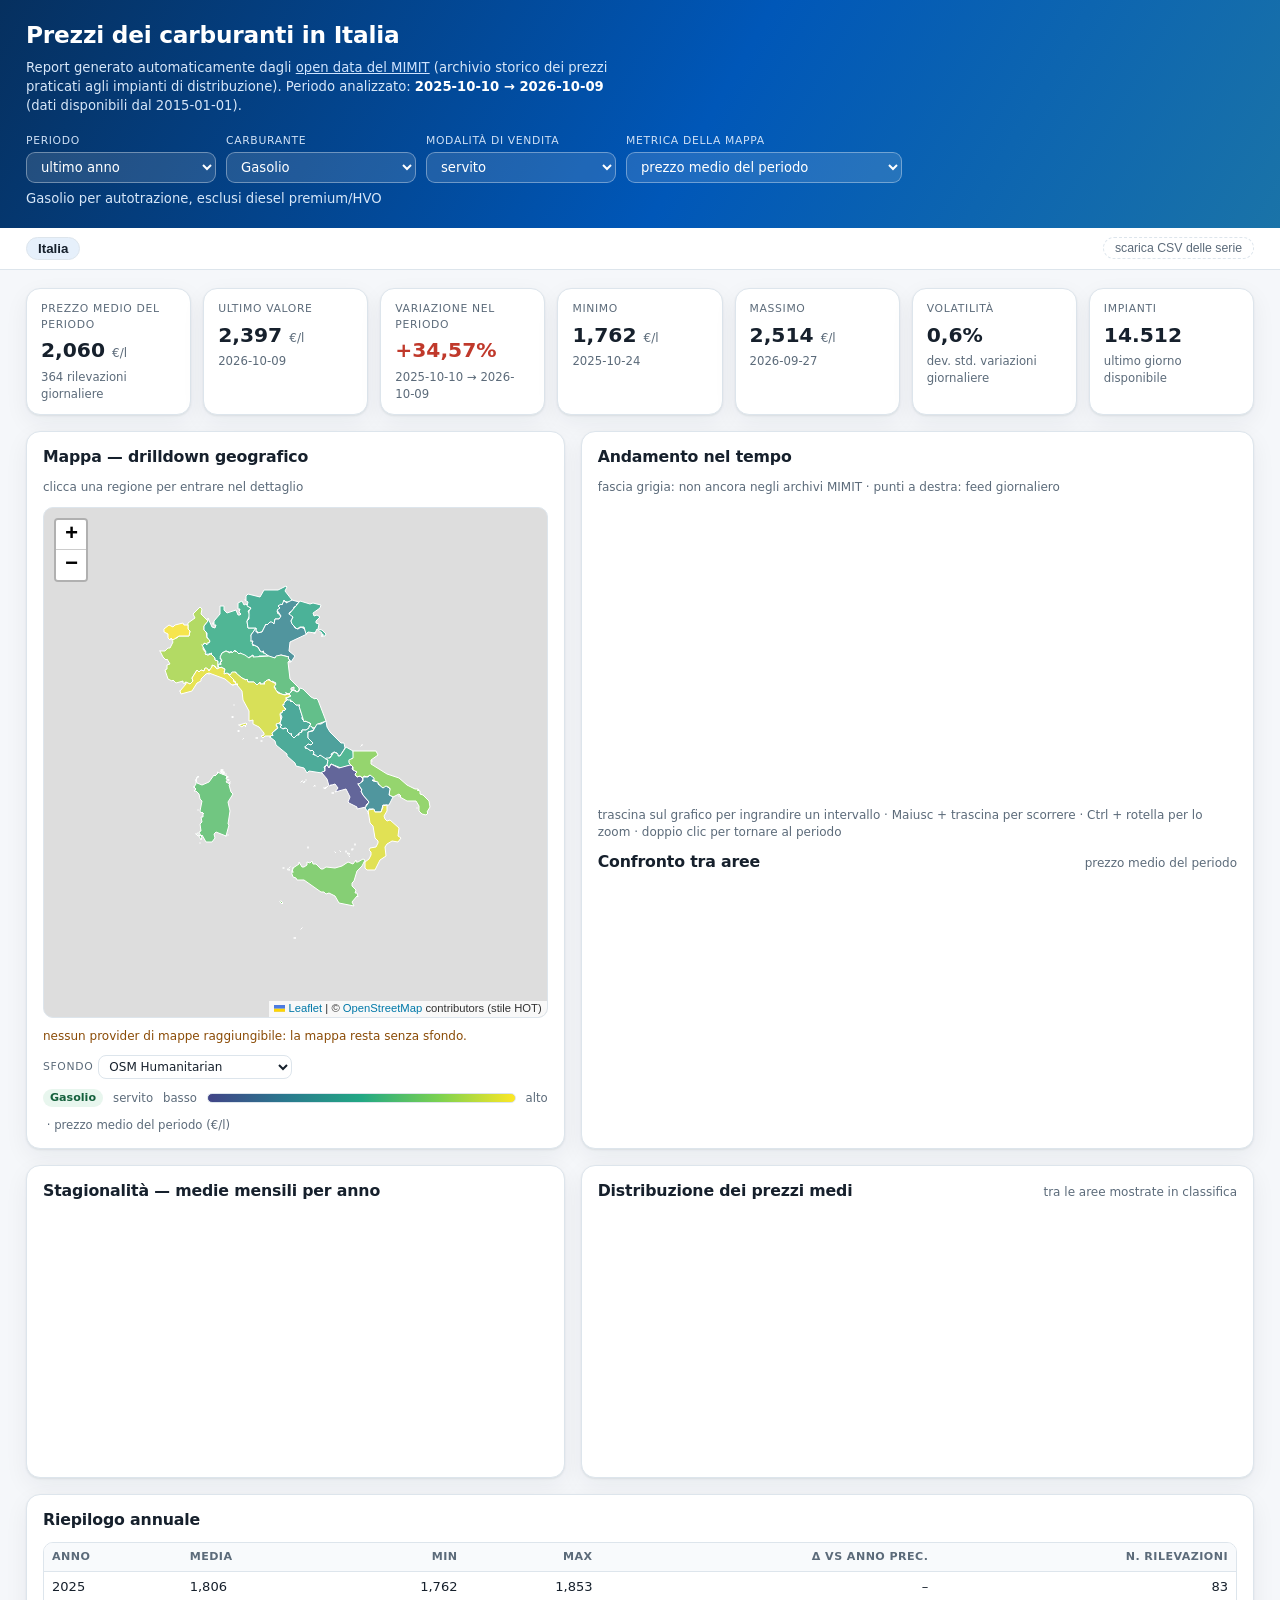
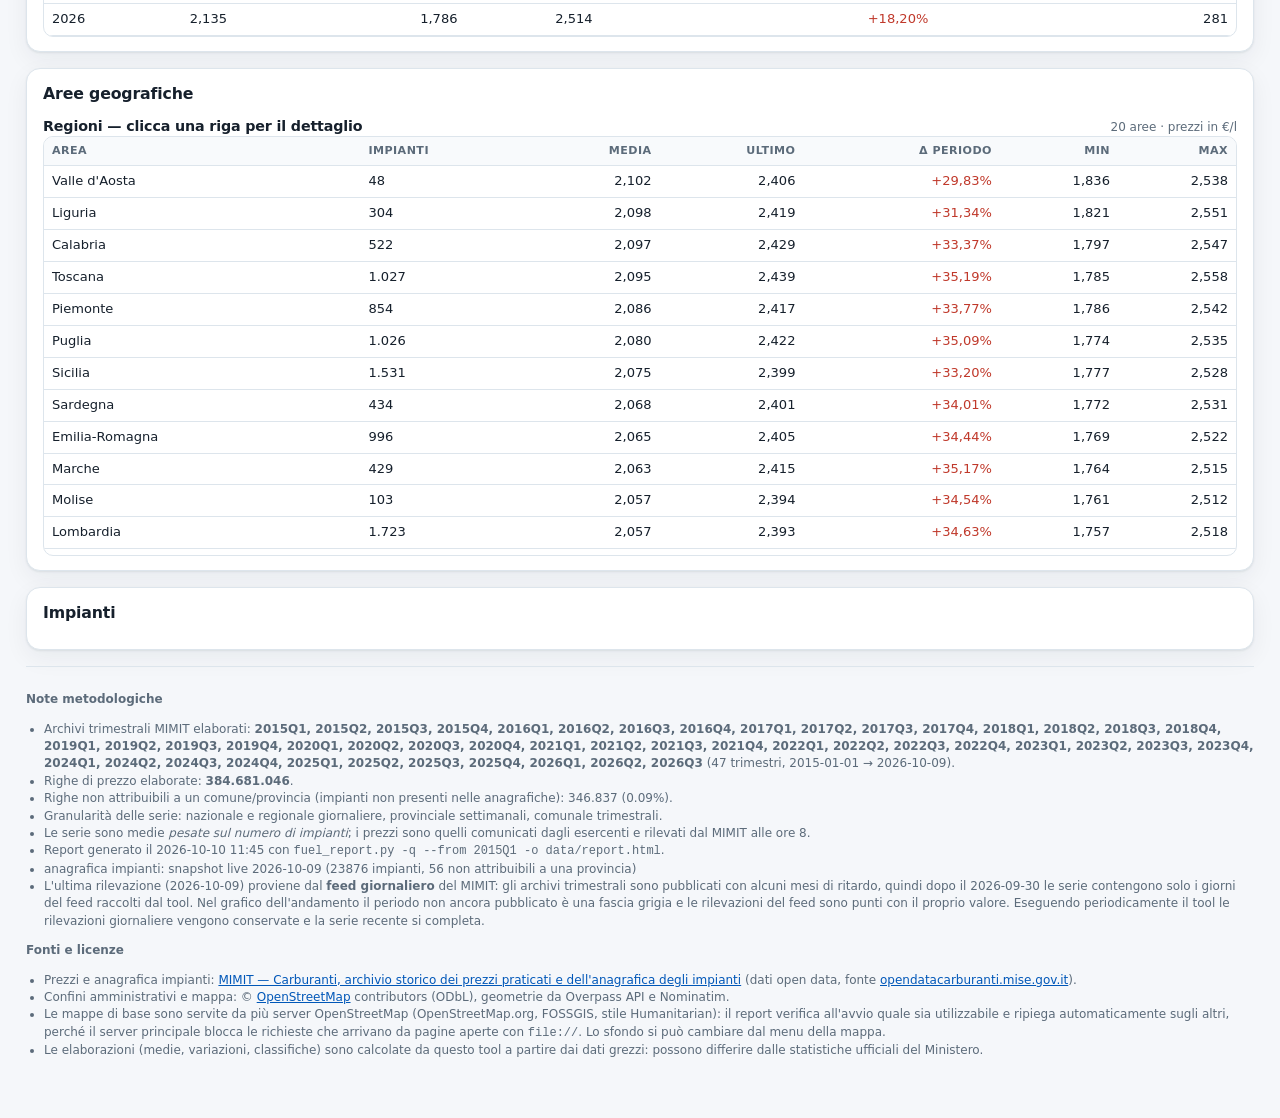
==== index.html @ 7540393d "Report del 10/10/2026" ====
<!DOCTYPE html>
<html lang="it">
<head>
<meta charset="utf-8">
<meta name="viewport" content="width=device-width, initial-scale=1">
<title>Prezzi carburanti in Italia — report open data MIMIT</title>
<meta name="description" content="Statistiche degli andamenti dei prezzi dei carburanti in Italia elaborate dagli open data del MIMIT, con mappa interattiva OpenStreetMap.">
<style>
/* required styles */

.leaflet-pane,
.leaflet-tile,
.leaflet-marker-icon,
.leaflet-marker-shadow,
.leaflet-tile-container,
.leaflet-pane > svg,
.leaflet-pane > canvas,
.leaflet-zoom-box,
.leaflet-image-layer,
.leaflet-layer {
	position: absolute;
	left: 0;
	top: 0;
	}
.leaflet-container {
	overflow: hidden;
	}
.leaflet-tile,
.leaflet-marker-icon,
.leaflet-marker-shadow {
	-webkit-user-select: none;
	   -moz-user-select: none;
	        user-select: none;
	  -webkit-user-drag: none;
	}
/* Prevents IE11 from highlighting tiles in blue */
.leaflet-tile::selection {
	background: transparent;
}
/* Safari renders non-retina tile on retina better with this, but Chrome is worse */
.leaflet-safari .leaflet-tile {
	image-rendering: -webkit-optimize-contrast;
	}
/* hack that prevents hw layers "stretching" when loading new tiles */
.leaflet-safari .leaflet-tile-container {
	width: 1600px;
	height: 1600px;
	-webkit-transform-origin: 0 0;
	}
.leaflet-marker-icon,
.leaflet-marker-shadow {
	display: block;
	}
/* .leaflet-container svg: reset svg max-width decleration shipped in Joomla! (joomla.org) 3.x */
/* .leaflet-container img: map is broken in FF if you have max-width: 100% on tiles */
.leaflet-container .leaflet-overlay-pane svg {
	max-width: none !important;
	max-height: none !important;
	}
.leaflet-container .leaflet-marker-pane img,
.leaflet-container .leaflet-shadow-pane img,
.leaflet-container .leaflet-tile-pane img,
.leaflet-container img.leaflet-image-layer,
.leaflet-container .leaflet-tile {
	max-width: none !important;
	max-height: none !important;
	width: auto;
	padding: 0;
	}

.leaflet-container img.leaflet-tile {
	/* See: https://bugs.chromium.org/p/chromium/issues/detail?id=600120 */
	mix-blend-mode: plus-lighter;
}

.leaflet-container.leaflet-touch-zoom {
	-ms-touch-action: pan-x pan-y;
	touch-action: pan-x pan-y;
	}
.leaflet-container.leaflet-touch-drag {
	-ms-touch-action: pinch-zoom;
	/* Fallback for FF which doesn't support pinch-zoom */
	touch-action: none;
	touch-action: pinch-zoom;
}
.leaflet-container.leaflet-touch-drag.leaflet-touch-zoom {
	-ms-touch-action: none;
	touch-action: none;
}
.leaflet-container {
	-webkit-tap-highlight-color: transparent;
}
.leaflet-container a {
	-webkit-tap-highlight-color: rgba(51, 181, 229, 0.4);
}
.leaflet-tile {
	filter: inherit;
	visibility: hidden;
	}
.leaflet-tile-loaded {
	visibility: inherit;
	}
.leaflet-zoom-box {
	width: 0;
	height: 0;
	-moz-box-sizing: border-box;
	     box-sizing: border-box;
	z-index: 800;
	}
/* workaround for https://bugzilla.mozilla.org/show_bug.cgi?id=888319 */
.leaflet-overlay-pane svg {
	-moz-user-select: none;
	}

.leaflet-pane         { z-index: 400; }

.leaflet-tile-pane    { z-index: 200; }
.leaflet-overlay-pane { z-index: 400; }
.leaflet-shadow-pane  { z-index: 500; }
.leaflet-marker-pane  { z-index: 600; }
.leaflet-tooltip-pane   { z-index: 650; }
.leaflet-popup-pane   { z-index: 700; }

.leaflet-map-pane canvas { z-index: 100; }
.leaflet-map-pane svg    { z-index: 200; }

.leaflet-vml-shape {
	width: 1px;
	height: 1px;
	}
.lvml {
	behavior: url(#default#VML);
	display: inline-block;
	position: absolute;
	}


/* control positioning */

.leaflet-control {
	position: relative;
	z-index: 800;
	pointer-events: visiblePainted; /* IE 9-10 doesn't have auto */
	pointer-events: auto;
	}
.leaflet-top,
.leaflet-bottom {
	position: absolute;
	z-index: 1000;
	pointer-events: none;
	}
.leaflet-top {
	top: 0;
	}
.leaflet-right {
	right: 0;
	}
.leaflet-bottom {
	bottom: 0;
	}
.leaflet-left {
	left: 0;
	}
.leaflet-control {
	float: left;
	clear: both;
	}
.leaflet-right .leaflet-control {
	float: right;
	}
.leaflet-top .leaflet-control {
	margin-top: 10px;
	}
.leaflet-bottom .leaflet-control {
	margin-bottom: 10px;
	}
.leaflet-left .leaflet-control {
	margin-left: 10px;
	}
.leaflet-right .leaflet-control {
	margin-right: 10px;
	}


/* zoom and fade animations */

.leaflet-fade-anim .leaflet-popup {
	opacity: 0;
	-webkit-transition: opacity 0.2s linear;
	   -moz-transition: opacity 0.2s linear;
	        transition: opacity 0.2s linear;
	}
.leaflet-fade-anim .leaflet-map-pane .leaflet-popup {
	opacity: 1;
	}
.leaflet-zoom-animated {
	-webkit-transform-origin: 0 0;
	    -ms-transform-origin: 0 0;
	        transform-origin: 0 0;
	}
svg.leaflet-zoom-animated {
	will-change: transform;
}

.leaflet-zoom-anim .leaflet-zoom-animated {
	-webkit-transition: -webkit-transform 0.25s cubic-bezier(0,0,0.25,1);
	   -moz-transition:    -moz-transform 0.25s cubic-bezier(0,0,0.25,1);
	        transition:         transform 0.25s cubic-bezier(0,0,0.25,1);
	}
.leaflet-zoom-anim .leaflet-tile,
.leaflet-pan-anim .leaflet-tile {
	-webkit-transition: none;
	   -moz-transition: none;
	        transition: none;
	}

.leaflet-zoom-anim .leaflet-zoom-hide {
	visibility: hidden;
	}


/* cursors */

.leaflet-interactive {
	cursor: pointer;
	}
.leaflet-grab {
	cursor: -webkit-grab;
	cursor:    -moz-grab;
	cursor:         grab;
	}
.leaflet-crosshair,
.leaflet-crosshair .leaflet-interactive {
	cursor: crosshair;
	}
.leaflet-popup-pane,
.leaflet-control {
	cursor: auto;
	}
.leaflet-dragging .leaflet-grab,
.leaflet-dragging .leaflet-grab .leaflet-interactive,
.leaflet-dragging .leaflet-marker-draggable {
	cursor: move;
	cursor: -webkit-grabbing;
	cursor:    -moz-grabbing;
	cursor:         grabbing;
	}

/* marker & overlays interactivity */
.leaflet-marker-icon,
.leaflet-marker-shadow,
.leaflet-image-layer,
.leaflet-pane > svg path,
.leaflet-tile-container {
	pointer-events: none;
	}

.leaflet-marker-icon.leaflet-interactive,
.leaflet-image-layer.leaflet-interactive,
.leaflet-pane > svg path.leaflet-interactive,
svg.leaflet-image-layer.leaflet-interactive path {
	pointer-events: visiblePainted; /* IE 9-10 doesn't have auto */
	pointer-events: auto;
	}

/* visual tweaks */

.leaflet-container {
	background: #ddd;
	outline-offset: 1px;
	}
.leaflet-container a {
	color: #0078A8;
	}
.leaflet-zoom-box {
	border: 2px dotted #38f;
	background: rgba(255,255,255,0.5);
	}


/* general typography */
.leaflet-container {
	font-family: "Helvetica Neue", Arial, Helvetica, sans-serif;
	font-size: 12px;
	font-size: 0.75rem;
	line-height: 1.5;
	}


/* general toolbar styles */

.leaflet-bar {
	box-shadow: 0 1px 5px rgba(0,0,0,0.65);
	border-radius: 4px;
	}
.leaflet-bar a {
	background-color: #fff;
	border-bottom: 1px solid #ccc;
	width: 26px;
	height: 26px;
	line-height: 26px;
	display: block;
	text-align: center;
	text-decoration: none;
	color: black;
	}
.leaflet-bar a,
.leaflet-control-layers-toggle {
	background-position: 50% 50%;
	background-repeat: no-repeat;
	display: block;
	}
.leaflet-bar a:hover,
.leaflet-bar a:focus {
	background-color: #f4f4f4;
	}
.leaflet-bar a:first-child {
	border-top-left-radius: 4px;
	border-top-right-radius: 4px;
	}
.leaflet-bar a:last-child {
	border-bottom-left-radius: 4px;
	border-bottom-right-radius: 4px;
	border-bottom: none;
	}
.leaflet-bar a.leaflet-disabled {
	cursor: default;
	background-color: #f4f4f4;
	color: #bbb;
	}

.leaflet-touch .leaflet-bar a {
	width: 30px;
	height: 30px;
	line-height: 30px;
	}
.leaflet-touch .leaflet-bar a:first-child {
	border-top-left-radius: 2px;
	border-top-right-radius: 2px;
	}
.leaflet-touch .leaflet-bar a:last-child {
	border-bottom-left-radius: 2px;
	border-bottom-right-radius: 2px;
	}

/* zoom control */

.leaflet-control-zoom-in,
.leaflet-control-zoom-out {
	font: bold 18px 'Lucida Console', Monaco, monospace;
	text-indent: 1px;
	}

.leaflet-touch .leaflet-control-zoom-in, .leaflet-touch .leaflet-control-zoom-out  {
	font-size: 22px;
	}


/* layers control */

.leaflet-control-layers {
	box-shadow: 0 1px 5px rgba(0,0,0,0.4);
	background: #fff;
	border-radius: 5px;
	}
.leaflet-control-layers-toggle {
	background-image: url(images/layers.png);
	width: 36px;
	height: 36px;
	}
.leaflet-retina .leaflet-control-layers-toggle {
	background-image: url(images/layers-2x.png);
	background-size: 26px 26px;
	}
.leaflet-touch .leaflet-control-layers-toggle {
	width: 44px;
	height: 44px;
	}
.leaflet-control-layers .leaflet-control-layers-list,
.leaflet-control-layers-expanded .leaflet-control-layers-toggle {
	display: none;
	}
.leaflet-control-layers-expanded .leaflet-control-layers-list {
	display: block;
	position: relative;
	}
.leaflet-control-layers-expanded {
	padding: 6px 10px 6px 6px;
	color: #333;
	background: #fff;
	}
.leaflet-control-layers-scrollbar {
	overflow-y: scroll;
	overflow-x: hidden;
	padding-right: 5px;
	}
.leaflet-control-layers-selector {
	margin-top: 2px;
	position: relative;
	top: 1px;
	}
.leaflet-control-layers label {
	display: block;
	font-size: 13px;
	font-size: 1.08333em;
	}
.leaflet-control-layers-separator {
	height: 0;
	border-top: 1px solid #ddd;
	margin: 5px -10px 5px -6px;
	}

/* Default icon URLs */
.leaflet-default-icon-path { /* used only in path-guessing heuristic, see L.Icon.Default */
	background-image: url(images/marker-icon.png);
	}


/* attribution and scale controls */

.leaflet-container .leaflet-control-attribution {
	background: #fff;
	background: rgba(255, 255, 255, 0.8);
	margin: 0;
	}
.leaflet-control-attribution,
.leaflet-control-scale-line {
	padding: 0 5px;
	color: #333;
	line-height: 1.4;
	}
.leaflet-control-attribution a {
	text-decoration: none;
	}
.leaflet-control-attribution a:hover,
.leaflet-control-attribution a:focus {
	text-decoration: underline;
	}
.leaflet-attribution-flag {
	display: inline !important;
	vertical-align: baseline !important;
	width: 1em;
	height: 0.6669em;
	}
.leaflet-left .leaflet-control-scale {
	margin-left: 5px;
	}
.leaflet-bottom .leaflet-control-scale {
	margin-bottom: 5px;
	}
.leaflet-control-scale-line {
	border: 2px solid #777;
	border-top: none;
	line-height: 1.1;
	padding: 2px 5px 1px;
	white-space: nowrap;
	-moz-box-sizing: border-box;
	     box-sizing: border-box;
	background: rgba(255, 255, 255, 0.8);
	text-shadow: 1px 1px #fff;
	}
.leaflet-control-scale-line:not(:first-child) {
	border-top: 2px solid #777;
	border-bottom: none;
	margin-top: -2px;
	}
.leaflet-control-scale-line:not(:first-child):not(:last-child) {
	border-bottom: 2px solid #777;
	}

.leaflet-touch .leaflet-control-attribution,
.leaflet-touch .leaflet-control-layers,
.leaflet-touch .leaflet-bar {
	box-shadow: none;
	}
.leaflet-touch .leaflet-control-layers,
.leaflet-touch .leaflet-bar {
	border: 2px solid rgba(0,0,0,0.2);
	background-clip: padding-box;
	}


/* popup */

.leaflet-popup {
	position: absolute;
	text-align: center;
	margin-bottom: 20px;
	}
.leaflet-popup-content-wrapper {
	padding: 1px;
	text-align: left;
	border-radius: 12px;
	}
.leaflet-popup-content {
	margin: 13px 24px 13px 20px;
	line-height: 1.3;
	font-size: 13px;
	font-size: 1.08333em;
	min-height: 1px;
	}
.leaflet-popup-content p {
	margin: 17px 0;
	margin: 1.3em 0;
	}
.leaflet-popup-tip-container {
	width: 40px;
	height: 20px;
	position: absolute;
	left: 50%;
	margin-top: -1px;
	margin-left: -20px;
	overflow: hidden;
	pointer-events: none;
	}
.leaflet-popup-tip {
	width: 17px;
	height: 17px;
	padding: 1px;

	margin: -10px auto 0;
	pointer-events: auto;

	-webkit-transform: rotate(45deg);
	   -moz-transform: rotate(45deg);
	    -ms-transform: rotate(45deg);
	        transform: rotate(45deg);
	}
.leaflet-popup-content-wrapper,
.leaflet-popup-tip {
	background: white;
	color: #333;
	box-shadow: 0 3px 14px rgba(0,0,0,0.4);
	}
.leaflet-container a.leaflet-popup-close-button {
	position: absolute;
	top: 0;
	right: 0;
	border: none;
	text-align: center;
	width: 24px;
	height: 24px;
	font: 16px/24px Tahoma, Verdana, sans-serif;
	color: #757575;
	text-decoration: none;
	background: transparent;
	}
.leaflet-container a.leaflet-popup-close-button:hover,
.leaflet-container a.leaflet-popup-close-button:focus {
	color: #585858;
	}
.leaflet-popup-scrolled {
	overflow: auto;
	}

.leaflet-oldie .leaflet-popup-content-wrapper {
	-ms-zoom: 1;
	}
.leaflet-oldie .leaflet-popup-tip {
	width: 24px;
	margin: 0 auto;

	-ms-filter: "progid:DXImageTransform.Microsoft.Matrix(M11=0.70710678, M12=0.70710678, M21=-0.70710678, M22=0.70710678)";
	filter: progid:DXImageTransform.Microsoft.Matrix(M11=0.70710678, M12=0.70710678, M21=-0.70710678, M22=0.70710678);
	}

.leaflet-oldie .leaflet-control-zoom,
.leaflet-oldie .leaflet-control-layers,
.leaflet-oldie .leaflet-popup-content-wrapper,
.leaflet-oldie .leaflet-popup-tip {
	border: 1px solid #999;
	}


/* div icon */

.leaflet-div-icon {
	background: #fff;
	border: 1px solid #666;
	}


/* Tooltip */
/* Base styles for the element that has a tooltip */
.leaflet-tooltip {
	position: absolute;
	padding: 6px;
	background-color: #fff;
	border: 1px solid #fff;
	border-radius: 3px;
	color: #222;
	white-space: nowrap;
	-webkit-user-select: none;
	-moz-user-select: none;
	-ms-user-select: none;
	user-select: none;
	pointer-events: none;
	box-shadow: 0 1px 3px rgba(0,0,0,0.4);
	}
.leaflet-tooltip.leaflet-interactive {
	cursor: pointer;
	pointer-events: auto;
	}
.leaflet-tooltip-top:before,
.leaflet-tooltip-bottom:before,
.leaflet-tooltip-left:before,
.leaflet-tooltip-right:before {
	position: absolute;
	pointer-events: none;
	border: 6px solid transparent;
	background: transparent;
	content: "";
	}

/* Directions */

.leaflet-tooltip-bottom {
	margin-top: 6px;
}
.leaflet-tooltip-top {
	margin-top: -6px;
}
.leaflet-tooltip-bottom:before,
.leaflet-tooltip-top:before {
	left: 50%;
	margin-left: -6px;
	}
.leaflet-tooltip-top:before {
	bottom: 0;
	margin-bottom: -12px;
	border-top-color: #fff;
	}
.leaflet-tooltip-bottom:before {
	top: 0;
	margin-top: -12px;
	margin-left: -6px;
	border-bottom-color: #fff;
	}
.leaflet-tooltip-left {
	margin-left: -6px;
}
.leaflet-tooltip-right {
	margin-left: 6px;
}
.leaflet-tooltip-left:before,
.leaflet-tooltip-right:before {
	top: 50%;
	margin-top: -6px;
	}
.leaflet-tooltip-left:before {
	right: 0;
	margin-right: -12px;
	border-left-color: #fff;
	}
.leaflet-tooltip-right:before {
	left: 0;
	margin-left: -12px;
	border-right-color: #fff;
	}

/* Printing */

@media print {
	/* Prevent printers from removing background-images of controls. */
	.leaflet-control {
		-webkit-print-color-adjust: exact;
		print-color-adjust: exact;
		}
	}

</style>
<style>
:root {
  --bg: #f5f7fa;
  --panel: #ffffff;
  --ink: #16202c;
  --muted: #5c6b7a;
  --line: #dde5ec;
  --accent: #0057b8;
  --accent-soft: #e6f0fb;
  --warm: #c0392b;
  --cool: #1a73a8;
  --shadow: 0 1px 2px rgba(16, 32, 48, .08), 0 8px 24px rgba(16, 32, 48, .06);
  --radius: 14px;
}

* { box-sizing: border-box; }

html, body {
  margin: 0;
  padding: 0;
  background: var(--bg);
  color: var(--ink);
  font-family: "Inter", "Segoe UI", system-ui, -apple-system, "Helvetica Neue", Arial, sans-serif;
  font-size: 15px;
  line-height: 1.45;
}

a { color: var(--accent); }

h1, h2, h3 { margin: 0; font-weight: 650; letter-spacing: -.01em; }
h1 { font-size: 1.55rem; }
h2 { font-size: 1.05rem; }
h3 { font-size: .95rem; }

header.top {
  background: linear-gradient(120deg, #06305f 0%, #0057b8 55%, #1a73a8 100%);
  color: #fff;
  padding: 18px 26px 20px;
}
header.top a { color: #cfe4ff; }
.head-row {
  display: flex;
  flex-wrap: wrap;
  gap: 18px;
  align-items: flex-end;
  justify-content: space-between;
}
.sub { margin: 6px 0 0; font-size: .88rem; color: #d6e6f8; max-width: 70ch; }
.sub b { color: #fff; }

.controls {
  display: flex;
  flex-wrap: wrap;
  gap: 10px;
}
.controls label {
  display: flex;
  flex-direction: column;
  gap: 3px;
  font-size: .72rem;
  text-transform: uppercase;
  letter-spacing: .06em;
  color: #cfe0f5;
}
.controls select {
  font: inherit;
  font-size: .88rem;
  padding: 6px 10px;
  border-radius: 9px;
  border: 1px solid rgba(255, 255, 255, .35);
  background: rgba(255, 255, 255, .12);
  color: #fff;
  min-width: 190px;
}
.controls select option { color: #16202c; }

nav.crumbs {
  position: sticky;
  top: 0;
  z-index: 500;
  background: rgba(255, 255, 255, .93);
  backdrop-filter: blur(6px);
  border-bottom: 1px solid var(--line);
  padding: 9px 26px;
  display: flex;
  align-items: center;
  gap: 6px;
  flex-wrap: wrap;
  font-size: .9rem;
}
nav.crumbs .crumb {
  border: 1px solid var(--line);
  background: #fff;
  border-radius: 999px;
  padding: 3px 11px;
  cursor: pointer;
  color: var(--accent);
  font-weight: 550;
}
nav.crumbs .crumb.current { background: var(--accent-soft); color: var(--ink); cursor: default; }
nav.crumbs .sep { color: var(--muted); }
nav.crumbs .spacer { flex: 1; }
nav.crumbs .ghost, .panel-head .ghost {
  border: 1px dashed var(--line);
  background: transparent;
  border-radius: 999px;
  padding: 3px 11px;
  cursor: pointer;
  color: var(--muted);
  font-size: .82rem;
}

/* avanzamento del caricamento: sopra la barra dei percorsi e ai controlli della mappa */
.loadbar {
  position: fixed; top: 0; left: 0; right: 0; z-index: 2000;
  height: 3px; background: rgba(255, 176, 0, .25); pointer-events: none;
}
.loadbar-fill { height: 100%; width: 0; background: #ffb000; transition: width .2s ease-out; }
.loadbar-text {
  position: absolute; top: 7px; right: 12px; white-space: nowrap;
  font-size: .75rem; color: var(--ink); background: var(--panel);
  border: 1px solid var(--line); border-radius: 999px; padding: 2px 10px; box-shadow: var(--shadow);
}

main { padding: 18px 26px 60px; display: flex; flex-direction: column; gap: 16px; }

.kpis {
  display: grid;
  grid-template-columns: repeat(auto-fit, minmax(150px, 1fr));
  gap: 12px;
}
.kpi {
  background: var(--panel);
  border: 1px solid var(--line);
  border-radius: var(--radius);
  padding: 12px 14px;
  box-shadow: var(--shadow);
}
.kpi .label { font-size: .72rem; text-transform: uppercase; letter-spacing: .06em; color: var(--muted); }
.kpi .value { font-size: 1.35rem; font-weight: 680; margin-top: 4px; }
.kpi .unit { font-size: .8rem; color: var(--muted); font-weight: 500; }
.kpi .extra { font-size: .78rem; color: var(--muted); margin-top: 3px; }
.kpi.up .value { color: var(--warm); }
.kpi.down .value { color: #1e7d4f; }

.layout {
  display: grid;
  grid-template-columns: minmax(340px, 1fr) minmax(420px, 1.25fr);
  gap: 16px;
  align-items: stretch;  /* pannelli affiancati alti uguali: niente vuoti sotto il più corto */
}
@media (max-width: 1050px) { .layout { grid-template-columns: 1fr; } }

.panel {
  background: var(--panel);
  border: 1px solid var(--line);
  border-radius: var(--radius);
  padding: 14px 16px;
  box-shadow: var(--shadow);
  display: flex;
  flex-direction: column;
  gap: 10px;
  min-width: 0;
}
.panel-head { display: flex; align-items: baseline; justify-content: space-between; gap: 10px; flex-wrap: wrap; }
.hint { font-size: .8rem; color: var(--muted); font-weight: 400; }

#map { flex: 1 0 460px; min-height: 460px; border-radius: 10px; overflow: hidden; border: 1px solid var(--line); }
.legend { display: flex; align-items: center; gap: 10px; font-size: .78rem; color: var(--muted); flex-wrap: wrap; }
.legend .bar { height: 10px; flex: 1; min-width: 120px; border-radius: 999px; border: 1px solid var(--line); }
.legend .swatch { width: 12px; height: 12px; border-radius: 3px; display: inline-block; margin-right: 4px; vertical-align: -1px; }
.tiles-note.warn { color: #8a4b06; }
.inline-control {
  display: inline-flex; align-items: center; gap: 5px;
  font-size: .72rem; text-transform: uppercase; letter-spacing: .06em; color: var(--muted);
}
.inline-control select {
  font: inherit; font-size: .8rem; padding: 3px 6px; border-radius: 8px;
  border: 1px solid var(--line); background: #fff; color: var(--ink); text-transform: none; letter-spacing: 0;
}

.chart-wrap { position: relative; width: 100%; }
.chart-wrap > canvas { width: 100% !important; display: block; }

table { border-collapse: collapse; width: 100%; font-size: .87rem; }
th, td { padding: 6px 8px; border-bottom: 1px solid var(--line); text-align: right; white-space: nowrap; }
th:nth-child(1), td:nth-child(1), th:nth-child(2), td:nth-child(2) { text-align: left; }
thead th {
  position: sticky; top: 0; background: #f8fafc;
  font-size: .74rem; text-transform: uppercase; letter-spacing: .04em; color: var(--muted);
  cursor: pointer;
}
tbody tr:hover { background: var(--accent-soft); }
tbody tr.clickable { cursor: pointer; }
.table-wrap { max-height: 420px; overflow: auto; border: 1px solid var(--line); border-radius: 10px; }
#table-stations th:nth-child(3), #table-stations td:nth-child(3) { text-align: left; white-space: normal; }
.num-pos { color: var(--warm); }
.num-neg { color: #1e7d4f; }

.tag {
  display: inline-block; padding: 1px 7px; border-radius: 999px;
  background: var(--accent-soft); color: #0b3d6d; font-size: .74rem; font-weight: 600;
}
.tag.self { background: #e8f6ee; color: #14603c; }
.tag.servito { background: #fdf0e3; color: #8a4b06; }

footer {
  color: var(--muted);
  font-size: .8rem;
  border-top: 1px solid var(--line);
  padding-top: 12px;
}
footer ul { margin: 6px 0 0; padding-left: 18px; }
.empty { color: var(--muted); font-style: italic; padding: 12px 0; }
.sr-only { position: absolute; width: 1px; height: 1px; overflow: hidden; clip: rect(0 0 0 0); }
.banner {
  background: #fff4e0; border: 1px solid #f0d59a; color: #7a5200;
  padding: 8px 12px; border-radius: 10px; font-size: .85rem;
}
.mode-badge { font-size: .78rem; color: var(--muted); }

</style>
</head>
<body>
<div class="loadbar" id="loadbar" role="progressbar" aria-label="Caricamento dei dati" aria-valuemin="0" aria-valuemax="100" aria-valuenow="0">
  <div class="loadbar-fill" id="loadbar-fill"></div>
  <span class="loadbar-text" id="loadbar-text">caricamento dei dati (9,1 MB)…</span>
</div>
<script>
/* I blocchi di dati arrivano a pezzi, ciascuno seguito da __loaded(): la barra segue il
 * download della pagina e l'app sa quando un blocco è completo. */
window.__blocks = {};
function __loaded(fraction, block) {
  var pct = Math.round(fraction * 100);
  var bar = document.getElementById('loadbar');
  document.getElementById('loadbar-fill').style.width = pct + '%';
  bar.setAttribute('aria-valuenow', pct);
  document.getElementById('loadbar-text').textContent = (window.__blocks.core
    ? 'caricamento del dettaglio di province, comuni e impianti'
    : 'caricamento dei dati (9,1 MB)') + ': ' + pct + '%';
  if (block) {
    window.__blocks[block] = true;
    document.dispatchEvent(new CustomEvent('report-block', { detail: block }));
  }
  if (fraction >= 1) bar.hidden = true;
}
</script>
<header class="top">
  <div class="head-row">
    <div>
      <h1>Prezzi dei carburanti in Italia</h1>
      <p class="sub">
        Report generato automaticamente dagli <a href="https://www.mimit.gov.it/it/open-data/elenco-dataset/carburanti-archivio-prezzi">open data del MIMIT</a>
        (archivio storico dei prezzi praticati agli impianti di distribuzione).
        Periodo analizzato: <b id="period-label"></b><span id="period-extra"></span>.
      </p>
    </div>
    <div class="controls">
      <label>Periodo
        <select id="period-select"></select>
      </label>
      <label>Carburante
        <select id="fuel-select"></select>
      </label>
      <label>Modalità di vendita
        <select id="mode-select">
          <option value="0" selected>servito</option>
          <option value="1">self service</option>
          <option value="2">entrambe (confronto)</option>
        </select>
      </label>
      <label>Metrica della mappa
        <select id="metric-select">
          <option value="mean">prezzo medio del periodo</option>
          <option value="last">ultimo prezzo disponibile</option>
          <option value="delta">variazione nel periodo</option>
          <option value="vs_country">scostamento dalla media nazionale</option>
        </select>
      </label>
    </div>
  </div>
  <p class="sub" id="fuel-desc"></p>
</header>

<nav class="crumbs" id="crumbs" aria-label="Percorso geografico"></nav>

<main>
  <section class="kpis" id="kpis" aria-label="Indicatori principali"></section>

  <section class="layout">
    <div class="panel">
      <div class="panel-head">
        <h2>Mappa — drilldown geografico</h2>
        <span class="hint" id="map-hint"></span>
      </div>
      <div id="map"></div>
      <div class="panel-head">
        <span class="hint" id="tiles-note"></span>
        <label class="inline-control">sfondo
          <select id="tiles-select" aria-label="Mappa di base"></select>
        </label>
      </div>
      <div class="legend" id="legend"></div>
    </div>

    <div class="panel">
      <div class="panel-head">
        <h2>Andamento nel tempo</h2>
        <span class="hint" id="trend-hint"></span>
      </div>
      <div class="chart-wrap" style="height:290px"><canvas id="chart-trend"></canvas></div>
      <!-- sotto il grafico: il pulsante che compare non sposta il grafico mentre lo si usa -->
      <div class="panel-head">
        <span class="hint" id="zoom-hint">trascina sul grafico per ingrandire un intervallo · Maiusc + trascina per scorrere · Ctrl + rotella per lo zoom · doppio clic per tornare al periodo</span>
        <button class="ghost" id="btn-zoom-reset" type="button" hidden>torna al periodo</button>
      </div>
      <div class="panel-head"><h2>Confronto tra aree</h2><span class="hint">prezzo medio del periodo</span></div>
      <div class="chart-wrap" style="height:250px"><canvas id="chart-rank"></canvas></div>
    </div>
  </section>

  <section class="layout">
    <div class="panel">
      <div class="panel-head"><h2>Stagionalità — medie mensili per anno</h2></div>
      <div class="chart-wrap" style="height:250px"><canvas id="chart-season"></canvas></div>
    </div>
    <div class="panel">
      <div class="panel-head"><h2>Distribuzione dei prezzi medi</h2><span class="hint">tra le aree mostrate in classifica</span></div>
      <div class="chart-wrap" style="height:250px"><canvas id="chart-dist"></canvas></div>
    </div>
  </section>

  <section class="panel">
    <h2>Riepilogo annuale</h2>
    <div id="table-years"></div>
  </section>

  <section class="panel">
    <h2>Aree geografiche</h2>
    <div id="table-areas"></div>
  </section>

  <section class="panel" id="panel-stations" hidden>
    <h2>Impianti</h2>
    <div id="table-stations"></div>
  </section>

  <footer>
    <div id="meta-block"><p><b>Note metodologiche</b></p><ul>
<li>Archivi trimestrali MIMIT elaborati: <b>2015Q1, 2015Q2, 2015Q3, 2015Q4, 2016Q1, 2016Q2, 2016Q3, 2016Q4, 2017Q1, 2017Q2, 2017Q3, 2017Q4, 2018Q1, 2018Q2, 2018Q3, 2018Q4, 2019Q1, 2019Q2, 2019Q3, 2019Q4, 2020Q1, 2020Q2, 2020Q3, 2020Q4, 2021Q1, 2021Q2, 2021Q3, 2021Q4, 2022Q1, 2022Q2, 2022Q3, 2022Q4, 2023Q1, 2023Q2, 2023Q3, 2023Q4, 2024Q1, 2024Q2, 2024Q3, 2024Q4, 2025Q1, 2025Q2, 2025Q3, 2025Q4, 2026Q1, 2026Q2, 2026Q3</b> (47 trimestri, 2015-01-01 → 2026-10-09).</li><li>Righe di prezzo elaborate: <b>384.681.046</b>.</li><li>Righe non attribuibili a un comune/provincia (impianti non presenti nelle anagrafiche): 346.837 (0.09%).</li><li>Granularità delle serie: nazionale e regionale giornaliere, provinciale settimanali, comunale trimestrali.</li><li>Le serie sono medie <i>pesate sul numero di impianti</i>; i prezzi sono quelli comunicati dagli esercenti e rilevati dal MIMIT alle ore 8.</li><li>Report generato il 2026-10-10 11:45 con <code>fuel_report.py -q --from 2015Q1 -o data/report.html</code>.</li><li>anagrafica impianti: snapshot live 2026-10-09 (23876 impianti, 56 non attribuibili a una provincia)</li><li>L'ultima rilevazione (2026-10-09) proviene dal <b>feed giornaliero</b> del MIMIT: gli archivi trimestrali sono pubblicati con alcuni mesi di ritardo, quindi dopo il 2026-09-30 le serie contengono solo i giorni del feed raccolti dal tool. Nel grafico dell'andamento il periodo non ancora pubblicato è una fascia grigia e le rilevazioni del feed sono punti con il proprio valore. Eseguendo periodicamente il tool le rilevazioni giornaliere vengono conservate e la serie recente si completa.</li>
</ul>
<p><b>Fonti e licenze</b></p><ul>
<li>Prezzi e anagrafica impianti: <a href="https://www.mimit.gov.it/it/open-data/elenco-dataset/carburanti-archivio-prezzi">MIMIT — Carburanti, archivio storico dei prezzi praticati e dell'anagrafica degli impianti</a> (dati open data, fonte <a href="https://opendatacarburanti.mise.gov.it/">opendatacarburanti.mise.gov.it</a>).</li>
<li>Confini amministrativi e mappa: © <a href="https://www.openstreetmap.org/copyright">OpenStreetMap</a> contributors (ODbL), geometrie da Overpass API e Nominatim.</li>
<li>Le mappe di base sono servite da più server OpenStreetMap (OpenStreetMap.org, FOSSGIS, stile Humanitarian): il report verifica all'avvio quale sia utilizzabile e ripiega automaticamente sugli altri, perché il server principale blocca le richieste che arrivano da pagine aperte con <code>file://</code>. Lo sfondo si può cambiare dal menu della mappa.</li>
<li>Le elaborazioni (medie, variazioni, classifiche) sono calcolate da questo tool a partire dai dati grezzi: possono differire dalle statistiche ufficiali del Ministero.</li>
</ul></div>
  </footer>
</main>

<script>
/* @preserve
 * Leaflet 1.9.4, a JS library for interactive maps. https://leafletjs.com
 * (c) 2010-2023 Vladimir Agafonkin, (c) 2010-2011 CloudMade
 */
!function(t,e){"object"==typeof exports&&"undefined"!=typeof module?e(exports):"function"==typeof define&&define.amd?define(["exports"],e):e((t="undefined"!=typeof globalThis?globalThis:t||self).leaflet={})}(this,function(t){"use strict";function l(t){for(var e,i,n=1,o=arguments.length;n<o;n++)for(e in i=arguments[n])t[e]=i[e];return t}var R=Object.create||function(t){return N.prototype=t,new N};function N(){}function a(t,e){var i,n=Array.prototype.slice;return t.bind?t.bind.apply(t,n.call(arguments,1)):(i=n.call(arguments,2),function(){return t.apply(e,i.length?i.concat(n.call(arguments)):arguments)})}var D=0;function h(t){return"_leaflet_id"in t||(t._leaflet_id=++D),t._leaflet_id}function j(t,e,i){var n,o,s=function(){n=!1,o&&(r.apply(i,o),o=!1)},r=function(){n?o=arguments:(t.apply(i,arguments),setTimeout(s,e),n=!0)};return r}function H(t,e,i){var n=e[1],e=e[0],o=n-e;return t===n&&i?t:((t-e)%o+o)%o+e}function u(){return!1}function i(t,e){return!1===e?t:(e=Math.pow(10,void 0===e?6:e),Math.round(t*e)/e)}function W(t){return t.trim?t.trim():t.replace(/^\s+|\s+$/g,"")}function F(t){return W(t).split(/\s+/)}function c(t,e){for(var i in Object.prototype.hasOwnProperty.call(t,"options")||(t.options=t.options?R(t.options):{}),e)t.options[i]=e[i];return t.options}function U(t,e,i){var n,o=[];for(n in t)o.push(encodeURIComponent(i?n.toUpperCase():n)+"="+encodeURIComponent(t[n]));return(e&&-1!==e.indexOf("?")?"&":"?")+o.join("&")}var V=/\{ *([\w_ -]+) *\}/g;function q(t,i){return t.replace(V,function(t,e){e=i[e];if(void 0===e)throw new Error("No value provided for variable "+t);return e="function"==typeof e?e(i):e})}var d=Array.isArray||function(t){return"[object Array]"===Object.prototype.toString.call(t)};function G(t,e){for(var i=0;i<t.length;i++)if(t[i]===e)return i;return-1}var K="[data-uri]";function Y(t){return window["webkit"+t]||window["moz"+t]||window["ms"+t]}var X=0;function J(t){var e=+new Date,i=Math.max(0,16-(e-X));return X=e+i,window.setTimeout(t,i)}var $=window.requestAnimationFrame||Y("RequestAnimationFrame")||J,Q=window.cancelAnimationFrame||Y("CancelAnimationFrame")||Y("CancelRequestAnimationFrame")||function(t){window.clearTimeout(t)};function x(t,e,i){if(!i||$!==J)return $.call(window,a(t,e));t.call(e)}function r(t){t&&Q.call(window,t)}var tt={__proto__:null,extend:l,create:R,bind:a,get lastId(){return D},stamp:h,throttle:j,wrapNum:H,falseFn:u,formatNum:i,trim:W,splitWords:F,setOptions:c,getParamString:U,template:q,isArray:d,indexOf:G,emptyImageUrl:K,requestFn:$,cancelFn:Q,requestAnimFrame:x,cancelAnimFrame:r};function et(){}et.extend=function(t){function e(){c(this),this.initialize&&this.initialize.apply(this,arguments),this.callInitHooks()}var i,n=e.__super__=this.prototype,o=R(n);for(i in(o.constructor=e).prototype=o,this)Object.prototype.hasOwnProperty.call(this,i)&&"prototype"!==i&&"__super__"!==i&&(e[i]=this[i]);if(t.statics&&l(e,t.statics),t.includes){var s=t.includes;if("undefined"!=typeof L&&L&&L.Mixin){s=d(s)?s:[s];for(var r=0;r<s.length;r++)s[r]===L.Mixin.Events&&console.warn("Deprecated include of L.Mixin.Events: this property will be removed in future releases, please inherit from L.Evented instead.",(new Error).stack)}l.apply(null,[o].concat(t.includes))}return l(o,t),delete o.statics,delete o.includes,o.options&&(o.options=n.options?R(n.options):{},l(o.options,t.options)),o._initHooks=[],o.callInitHooks=function(){if(!this._initHooksCalled){n.callInitHooks&&n.callInitHooks.call(this),this._initHooksCalled=!0;for(var t=0,e=o._initHooks.length;t<e;t++)o._initHooks[t].call(this)}},e},et.include=function(t){var e=this.prototype.options;return l(this.prototype,t),t.options&&(this.prototype.options=e,this.mergeOptions(t.options)),this},et.mergeOptions=function(t){return l(this.prototype.options,t),this},et.addInitHook=function(t){var e=Array.prototype.slice.call(arguments,1),i="function"==typeof t?t:function(){this[t].apply(this,e)};return this.prototype._initHooks=this.prototype._initHooks||[],this.prototype._initHooks.push(i),this};var e={on:function(t,e,i){if("object"==typeof t)for(var n in t)this._on(n,t[n],e);else for(var o=0,s=(t=F(t)).length;o<s;o++)this._on(t[o],e,i);return this},off:function(t,e,i){if(arguments.length)if("object"==typeof t)for(var n in t)this._off(n,t[n],e);else{t=F(t);for(var o=1===arguments.length,s=0,r=t.length;s<r;s++)o?this._off(t[s]):this._off(t[s],e,i)}else delete this._events;return this},_on:function(t,e,i,n){"function"!=typeof e?console.warn("wrong listener type: "+typeof e):!1===this._listens(t,e,i)&&(e={fn:e,ctx:i=i===this?void 0:i},n&&(e.once=!0),this._events=this._events||{},this._events[t]=this._events[t]||[],this._events[t].push(e))},_off:function(t,e,i){var n,o,s;if(this._events&&(n=this._events[t]))if(1===arguments.length){if(this._firingCount)for(o=0,s=n.length;o<s;o++)n[o].fn=u;delete this._events[t]}else"function"!=typeof e?console.warn("wrong listener type: "+typeof e):!1!==(e=this._listens(t,e,i))&&(i=n[e],this._firingCount&&(i.fn=u,this._events[t]=n=n.slice()),n.splice(e,1))},fire:function(t,e,i){if(this.listens(t,i)){var n=l({},e,{type:t,target:this,sourceTarget:e&&e.sourceTarget||this});if(this._events){var o=this._events[t];if(o){this._firingCount=this._firingCount+1||1;for(var s=0,r=o.length;s<r;s++){var a=o[s],h=a.fn;a.once&&this.off(t,h,a.ctx),h.call(a.ctx||this,n)}this._firingCount--}}i&&this._propagateEvent(n)}return this},listens:function(t,e,i,n){"string"!=typeof t&&console.warn('"string" type argument expected');var o=e,s=("function"!=typeof e&&(n=!!e,i=o=void 0),this._events&&this._events[t]);if(s&&s.length&&!1!==this._listens(t,o,i))return!0;if(n)for(var r in this._eventParents)if(this._eventParents[r].listens(t,e,i,n))return!0;return!1},_listens:function(t,e,i){if(this._events){var n=this._events[t]||[];if(!e)return!!n.length;i===this&&(i=void 0);for(var o=0,s=n.length;o<s;o++)if(n[o].fn===e&&n[o].ctx===i)return o}return!1},once:function(t,e,i){if("object"==typeof t)for(var n in t)this._on(n,t[n],e,!0);else for(var o=0,s=(t=F(t)).length;o<s;o++)this._on(t[o],e,i,!0);return this},addEventParent:function(t){return this._eventParents=this._eventParents||{},this._eventParents[h(t)]=t,this},removeEventParent:function(t){return this._eventParents&&delete this._eventParents[h(t)],this},_propagateEvent:function(t){for(var e in this._eventParents)this._eventParents[e].fire(t.type,l({layer:t.target,propagatedFrom:t.target},t),!0)}},it=(e.addEventListener=e.on,e.removeEventListener=e.clearAllEventListeners=e.off,e.addOneTimeEventListener=e.once,e.fireEvent=e.fire,e.hasEventListeners=e.listens,et.extend(e));function p(t,e,i){this.x=i?Math.round(t):t,this.y=i?Math.round(e):e}var nt=Math.trunc||function(t){return 0<t?Math.floor(t):Math.ceil(t)};function m(t,e,i){return t instanceof p?t:d(t)?new p(t[0],t[1]):null==t?t:"object"==typeof t&&"x"in t&&"y"in t?new p(t.x,t.y):new p(t,e,i)}function f(t,e){if(t)for(var i=e?[t,e]:t,n=0,o=i.length;n<o;n++)this.extend(i[n])}function _(t,e){return!t||t instanceof f?t:new f(t,e)}function s(t,e){if(t)for(var i=e?[t,e]:t,n=0,o=i.length;n<o;n++)this.extend(i[n])}function g(t,e){return t instanceof s?t:new s(t,e)}function v(t,e,i){if(isNaN(t)||isNaN(e))throw new Error("Invalid LatLng object: ("+t+", "+e+")");this.lat=+t,this.lng=+e,void 0!==i&&(this.alt=+i)}function w(t,e,i){return t instanceof v?t:d(t)&&"object"!=typeof t[0]?3===t.length?new v(t[0],t[1],t[2]):2===t.length?new v(t[0],t[1]):null:null==t?t:"object"==typeof t&&"lat"in t?new v(t.lat,"lng"in t?t.lng:t.lon,t.alt):void 0===e?null:new v(t,e,i)}p.prototype={clone:function(){return new p(this.x,this.y)},add:function(t){return this.clone()._add(m(t))},_add:function(t){return this.x+=t.x,this.y+=t.y,this},subtract:function(t){return this.clone()._subtract(m(t))},_subtract:function(t){return this.x-=t.x,this.y-=t.y,this},divideBy:function(t){return this.clone()._divideBy(t)},_divideBy:function(t){return this.x/=t,this.y/=t,this},multiplyBy:function(t){return this.clone()._multiplyBy(t)},_multiplyBy:function(t){return this.x*=t,this.y*=t,this},scaleBy:function(t){return new p(this.x*t.x,this.y*t.y)},unscaleBy:function(t){return new p(this.x/t.x,this.y/t.y)},round:function(){return this.clone()._round()},_round:function(){return this.x=Math.round(this.x),this.y=Math.round(this.y),this},floor:function(){return this.clone()._floor()},_floor:function(){return this.x=Math.floor(this.x),this.y=Math.floor(this.y),this},ceil:function(){return this.clone()._ceil()},_ceil:function(){return this.x=Math.ceil(this.x),this.y=Math.ceil(this.y),this},trunc:function(){return this.clone()._trunc()},_trunc:function(){return this.x=nt(this.x),this.y=nt(this.y),this},distanceTo:function(t){var e=(t=m(t)).x-this.x,t=t.y-this.y;return Math.sqrt(e*e+t*t)},equals:function(t){return(t=m(t)).x===this.x&&t.y===this.y},contains:function(t){return t=m(t),Math.abs(t.x)<=Math.abs(this.x)&&Math.abs(t.y)<=Math.abs(this.y)},toString:function(){return"Point("+i(this.x)+", "+i(this.y)+")"}},f.prototype={extend:function(t){var e,i;if(t){if(t instanceof p||"number"==typeof t[0]||"x"in t)e=i=m(t);else if(e=(t=_(t)).min,i=t.max,!e||!i)return this;this.min||this.max?(this.min.x=Math.min(e.x,this.min.x),this.max.x=Math.max(i.x,this.max.x),this.min.y=Math.min(e.y,this.min.y),this.max.y=Math.max(i.y,this.max.y)):(this.min=e.clone(),this.max=i.clone())}return this},getCenter:function(t){return m((this.min.x+this.max.x)/2,(this.min.y+this.max.y)/2,t)},getBottomLeft:function(){return m(this.min.x,this.max.y)},getTopRight:function(){return m(this.max.x,this.min.y)},getTopLeft:function(){return this.min},getBottomRight:function(){return this.max},getSize:function(){return this.max.subtract(this.min)},contains:function(t){var e,i;return(t=("number"==typeof t[0]||t instanceof p?m:_)(t))instanceof f?(e=t.min,i=t.max):e=i=t,e.x>=this.min.x&&i.x<=this.max.x&&e.y>=this.min.y&&i.y<=this.max.y},intersects:function(t){t=_(t);var e=this.min,i=this.max,n=t.min,t=t.max,o=t.x>=e.x&&n.x<=i.x,t=t.y>=e.y&&n.y<=i.y;return o&&t},overlaps:function(t){t=_(t);var e=this.min,i=this.max,n=t.min,t=t.max,o=t.x>e.x&&n.x<i.x,t=t.y>e.y&&n.y<i.y;return o&&t},isValid:function(){return!(!this.min||!this.max)},pad:function(t){var e=this.min,i=this.max,n=Math.abs(e.x-i.x)*t,t=Math.abs(e.y-i.y)*t;return _(m(e.x-n,e.y-t),m(i.x+n,i.y+t))},equals:function(t){return!!t&&(t=_(t),this.min.equals(t.getTopLeft())&&this.max.equals(t.getBottomRight()))}},s.prototype={extend:function(t){var e,i,n=this._southWest,o=this._northEast;if(t instanceof v)i=e=t;else{if(!(t instanceof s))return t?this.extend(w(t)||g(t)):this;if(e=t._southWest,i=t._northEast,!e||!i)return this}return n||o?(n.lat=Math.min(e.lat,n.lat),n.lng=Math.min(e.lng,n.lng),o.lat=Math.max(i.lat,o.lat),o.lng=Math.max(i.lng,o.lng)):(this._southWest=new v(e.lat,e.lng),this._northEast=new v(i.lat,i.lng)),this},pad:function(t){var e=this._southWest,i=this._northEast,n=Math.abs(e.lat-i.lat)*t,t=Math.abs(e.lng-i.lng)*t;return new s(new v(e.lat-n,e.lng-t),new v(i.lat+n,i.lng+t))},getCenter:function(){return new v((this._southWest.lat+this._northEast.lat)/2,(this._southWest.lng+this._northEast.lng)/2)},getSouthWest:function(){return this._southWest},getNorthEast:function(){return this._northEast},getNorthWest:function(){return new v(this.getNorth(),this.getWest())},getSouthEast:function(){return new v(this.getSouth(),this.getEast())},getWest:function(){return this._southWest.lng},getSouth:function(){return this._southWest.lat},getEast:function(){return this._northEast.lng},getNorth:function(){return this._northEast.lat},contains:function(t){t=("number"==typeof t[0]||t instanceof v||"lat"in t?w:g)(t);var e,i,n=this._southWest,o=this._northEast;return t instanceof s?(e=t.getSouthWest(),i=t.getNorthEast()):e=i=t,e.lat>=n.lat&&i.lat<=o.lat&&e.lng>=n.lng&&i.lng<=o.lng},intersects:function(t){t=g(t);var e=this._southWest,i=this._northEast,n=t.getSouthWest(),t=t.getNorthEast(),o=t.lat>=e.lat&&n.lat<=i.lat,t=t.lng>=e.lng&&n.lng<=i.lng;return o&&t},overlaps:function(t){t=g(t);var e=this._southWest,i=this._northEast,n=t.getSouthWest(),t=t.getNorthEast(),o=t.lat>e.lat&&n.lat<i.lat,t=t.lng>e.lng&&n.lng<i.lng;return o&&t},toBBoxString:function(){return[this.getWest(),this.getSouth(),this.getEast(),this.getNorth()].join(",")},equals:function(t,e){return!!t&&(t=g(t),this._southWest.equals(t.getSouthWest(),e)&&this._northEast.equals(t.getNorthEast(),e))},isValid:function(){return!(!this._southWest||!this._northEast)}};var ot={latLngToPoint:function(t,e){t=this.projection.project(t),e=this.scale(e);return this.transformation._transform(t,e)},pointToLatLng:function(t,e){e=this.scale(e),t=this.transformation.untransform(t,e);return this.projection.unproject(t)},project:function(t){return this.projection.project(t)},unproject:function(t){return this.projection.unproject(t)},scale:function(t){return 256*Math.pow(2,t)},zoom:function(t){return Math.log(t/256)/Math.LN2},getProjectedBounds:function(t){var e;return this.infinite?null:(e=this.projection.bounds,t=this.scale(t),new f(this.transformation.transform(e.min,t),this.transformation.transform(e.max,t)))},infinite:!(v.prototype={equals:function(t,e){return!!t&&(t=w(t),Math.max(Math.abs(this.lat-t.lat),Math.abs(this.lng-t.lng))<=(void 0===e?1e-9:e))},toString:function(t){return"LatLng("+i(this.lat,t)+", "+i(this.lng,t)+")"},distanceTo:function(t){return st.distance(this,w(t))},wrap:function(){return st.wrapLatLng(this)},toBounds:function(t){var t=180*t/40075017,e=t/Math.cos(Math.PI/180*this.lat);return g([this.lat-t,this.lng-e],[this.lat+t,this.lng+e])},clone:function(){return new v(this.lat,this.lng,this.alt)}}),wrapLatLng:function(t){var e=this.wrapLng?H(t.lng,this.wrapLng,!0):t.lng;return new v(this.wrapLat?H(t.lat,this.wrapLat,!0):t.lat,e,t.alt)},wrapLatLngBounds:function(t){var e=t.getCenter(),i=this.wrapLatLng(e),n=e.lat-i.lat,e=e.lng-i.lng;return 0==n&&0==e?t:(i=t.getSouthWest(),t=t.getNorthEast(),new s(new v(i.lat-n,i.lng-e),new v(t.lat-n,t.lng-e)))}},st=l({},ot,{wrapLng:[-180,180],R:6371e3,distance:function(t,e){var i=Math.PI/180,n=t.lat*i,o=e.lat*i,s=Math.sin((e.lat-t.lat)*i/2),e=Math.sin((e.lng-t.lng)*i/2),t=s*s+Math.cos(n)*Math.cos(o)*e*e,i=2*Math.atan2(Math.sqrt(t),Math.sqrt(1-t));return this.R*i}}),rt=6378137,rt={R:rt,MAX_LATITUDE:85.0511287798,project:function(t){var e=Math.PI/180,i=this.MAX_LATITUDE,i=Math.max(Math.min(i,t.lat),-i),i=Math.sin(i*e);return new p(this.R*t.lng*e,this.R*Math.log((1+i)/(1-i))/2)},unproject:function(t){var e=180/Math.PI;return new v((2*Math.atan(Math.exp(t.y/this.R))-Math.PI/2)*e,t.x*e/this.R)},bounds:new f([-(rt=rt*Math.PI),-rt],[rt,rt])};function at(t,e,i,n){d(t)?(this._a=t[0],this._b=t[1],this._c=t[2],this._d=t[3]):(this._a=t,this._b=e,this._c=i,this._d=n)}function ht(t,e,i,n){return new at(t,e,i,n)}at.prototype={transform:function(t,e){return this._transform(t.clone(),e)},_transform:function(t,e){return t.x=(e=e||1)*(this._a*t.x+this._b),t.y=e*(this._c*t.y+this._d),t},untransform:function(t,e){return new p((t.x/(e=e||1)-this._b)/this._a,(t.y/e-this._d)/this._c)}};var lt=l({},st,{code:"EPSG:3857",projection:rt,transformation:ht(lt=.5/(Math.PI*rt.R),.5,-lt,.5)}),ut=l({},lt,{code:"EPSG:900913"});function ct(t){return document.createElementNS("http://www.w3.org/2000/svg",t)}function dt(t,e){for(var i,n,o,s,r="",a=0,h=t.length;a<h;a++){for(i=0,n=(o=t[a]).length;i<n;i++)r+=(i?"L":"M")+(s=o[i]).x+" "+s.y;r+=e?b.svg?"z":"x":""}return r||"M0 0"}var _t=document.documentElement.style,pt="ActiveXObject"in window,mt=pt&&!document.addEventListener,n="msLaunchUri"in navigator&&!("documentMode"in document),ft=y("webkit"),gt=y("android"),vt=y("android 2")||y("android 3"),yt=parseInt(/WebKit\/([0-9]+)|$/.exec(navigator.userAgent)[1],10),yt=gt&&y("Google")&&yt<537&&!("AudioNode"in window),xt=!!window.opera,wt=!n&&y("chrome"),bt=y("gecko")&&!ft&&!xt&&!pt,Pt=!wt&&y("safari"),Lt=y("phantom"),o="OTransition"in _t,Tt=0===navigator.platform.indexOf("Win"),Mt=pt&&"transition"in _t,zt="WebKitCSSMatrix"in window&&"m11"in new window.WebKitCSSMatrix&&!vt,_t="MozPerspective"in _t,Ct=!window.L_DISABLE_3D&&(Mt||zt||_t)&&!o&&!Lt,Zt="undefined"!=typeof orientation||y("mobile"),St=Zt&&ft,Et=Zt&&zt,kt=!window.PointerEvent&&window.MSPointerEvent,Ot=!(!window.PointerEvent&&!kt),At="ontouchstart"in window||!!window.TouchEvent,Bt=!window.L_NO_TOUCH&&(At||Ot),It=Zt&&xt,Rt=Zt&&bt,Nt=1<(window.devicePixelRatio||window.screen.deviceXDPI/window.screen.logicalXDPI),Dt=function(){var t=!1;try{var e=Object.defineProperty({},"passive",{get:function(){t=!0}});window.addEventListener("testPassiveEventSupport",u,e),window.removeEventListener("testPassiveEventSupport",u,e)}catch(t){}return t}(),jt=!!document.createElement("canvas").getContext,Ht=!(!document.createElementNS||!ct("svg").createSVGRect),Wt=!!Ht&&((Wt=document.createElement("div")).innerHTML="<svg/>","http://www.w3.org/2000/svg"===(Wt.firstChild&&Wt.firstChild.namespaceURI));function y(t){return 0<=navigator.userAgent.toLowerCase().indexOf(t)}var b={ie:pt,ielt9:mt,edge:n,webkit:ft,android:gt,android23:vt,androidStock:yt,opera:xt,chrome:wt,gecko:bt,safari:Pt,phantom:Lt,opera12:o,win:Tt,ie3d:Mt,webkit3d:zt,gecko3d:_t,any3d:Ct,mobile:Zt,mobileWebkit:St,mobileWebkit3d:Et,msPointer:kt,pointer:Ot,touch:Bt,touchNative:At,mobileOpera:It,mobileGecko:Rt,retina:Nt,passiveEvents:Dt,canvas:jt,svg:Ht,vml:!Ht&&function(){try{var t=document.createElement("div"),e=(t.innerHTML='<v:shape adj="1"/>',t.firstChild);return e.style.behavior="url(#default#VML)",e&&"object"==typeof e.adj}catch(t){return!1}}(),inlineSvg:Wt,mac:0===navigator.platform.indexOf("Mac"),linux:0===navigator.platform.indexOf("Linux")},Ft=b.msPointer?"MSPointerDown":"pointerdown",Ut=b.msPointer?"MSPointerMove":"pointermove",Vt=b.msPointer?"MSPointerUp":"pointerup",qt=b.msPointer?"MSPointerCancel":"pointercancel",Gt={touchstart:Ft,touchmove:Ut,touchend:Vt,touchcancel:qt},Kt={touchstart:function(t,e){e.MSPOINTER_TYPE_TOUCH&&e.pointerType===e.MSPOINTER_TYPE_TOUCH&&O(e);ee(t,e)},touchmove:ee,touchend:ee,touchcancel:ee},Yt={},Xt=!1;function Jt(t,e,i){return"touchstart"!==e||Xt||(document.addEventListener(Ft,$t,!0),document.addEventListener(Ut,Qt,!0),document.addEventListener(Vt,te,!0),document.addEventListener(qt,te,!0),Xt=!0),Kt[e]?(i=Kt[e].bind(this,i),t.addEventListener(Gt[e],i,!1),i):(console.warn("wrong event specified:",e),u)}function $t(t){Yt[t.pointerId]=t}function Qt(t){Yt[t.pointerId]&&(Yt[t.pointerId]=t)}function te(t){delete Yt[t.pointerId]}function ee(t,e){if(e.pointerType!==(e.MSPOINTER_TYPE_MOUSE||"mouse")){for(var i in e.touches=[],Yt)e.touches.push(Yt[i]);e.changedTouches=[e],t(e)}}var ie=200;function ne(t,i){t.addEventListener("dblclick",i);var n,o=0;function e(t){var e;1!==t.detail?n=t.detail:"mouse"===t.pointerType||t.sourceCapabilities&&!t.sourceCapabilities.firesTouchEvents||((e=Ne(t)).some(function(t){return t instanceof HTMLLabelElement&&t.attributes.for})&&!e.some(function(t){return t instanceof HTMLInputElement||t instanceof HTMLSelectElement})||((e=Date.now())-o<=ie?2===++n&&i(function(t){var e,i,n={};for(i in t)e=t[i],n[i]=e&&e.bind?e.bind(t):e;return(t=n).type="dblclick",n.detail=2,n.isTrusted=!1,n._simulated=!0,n}(t)):n=1,o=e))}return t.addEventListener("click",e),{dblclick:i,simDblclick:e}}var oe,se,re,ae,he,le,ue=we(["transform","webkitTransform","OTransform","MozTransform","msTransform"]),ce=we(["webkitTransition","transition","OTransition","MozTransition","msTransition"]),de="webkitTransition"===ce||"OTransition"===ce?ce+"End":"transitionend";function _e(t){return"string"==typeof t?document.getElementById(t):t}function pe(t,e){var i=t.style[e]||t.currentStyle&&t.currentStyle[e];return"auto"===(i=i&&"auto"!==i||!document.defaultView?i:(t=document.defaultView.getComputedStyle(t,null))?t[e]:null)?null:i}function P(t,e,i){t=document.createElement(t);return t.className=e||"",i&&i.appendChild(t),t}function T(t){var e=t.parentNode;e&&e.removeChild(t)}function me(t){for(;t.firstChild;)t.removeChild(t.firstChild)}function fe(t){var e=t.parentNode;e&&e.lastChild!==t&&e.appendChild(t)}function ge(t){var e=t.parentNode;e&&e.firstChild!==t&&e.insertBefore(t,e.firstChild)}function ve(t,e){return void 0!==t.classList?t.classList.contains(e):0<(t=xe(t)).length&&new RegExp("(^|\\s)"+e+"(\\s|$)").test(t)}function M(t,e){var i;if(void 0!==t.classList)for(var n=F(e),o=0,s=n.length;o<s;o++)t.classList.add(n[o]);else ve(t,e)||ye(t,((i=xe(t))?i+" ":"")+e)}function z(t,e){void 0!==t.classList?t.classList.remove(e):ye(t,W((" "+xe(t)+" ").replace(" "+e+" "," ")))}function ye(t,e){void 0===t.className.baseVal?t.className=e:t.className.baseVal=e}function xe(t){return void 0===(t=t.correspondingElement?t.correspondingElement:t).className.baseVal?t.className:t.className.baseVal}function C(t,e){if("opacity"in t.style)t.style.opacity=e;else if("filter"in t.style){var i=!1,n="DXImageTransform.Microsoft.Alpha";try{i=t.filters.item(n)}catch(t){if(1===e)return}e=Math.round(100*e),i?(i.Enabled=100!==e,i.Opacity=e):t.style.filter+=" progid:"+n+"(opacity="+e+")"}}function we(t){for(var e=document.documentElement.style,i=0;i<t.length;i++)if(t[i]in e)return t[i];return!1}function be(t,e,i){e=e||new p(0,0);t.style[ue]=(b.ie3d?"translate("+e.x+"px,"+e.y+"px)":"translate3d("+e.x+"px,"+e.y+"px,0)")+(i?" scale("+i+")":"")}function Z(t,e){t._leaflet_pos=e,b.any3d?be(t,e):(t.style.left=e.x+"px",t.style.top=e.y+"px")}function Pe(t){return t._leaflet_pos||new p(0,0)}function Le(){S(window,"dragstart",O)}function Te(){k(window,"dragstart",O)}function Me(t){for(;-1===t.tabIndex;)t=t.parentNode;t.style&&(ze(),le=(he=t).style.outlineStyle,t.style.outlineStyle="none",S(window,"keydown",ze))}function ze(){he&&(he.style.outlineStyle=le,le=he=void 0,k(window,"keydown",ze))}function Ce(t){for(;!((t=t.parentNode).offsetWidth&&t.offsetHeight||t===document.body););return t}function Ze(t){var e=t.getBoundingClientRect();return{x:e.width/t.offsetWidth||1,y:e.height/t.offsetHeight||1,boundingClientRect:e}}ae="onselectstart"in document?(re=function(){S(window,"selectstart",O)},function(){k(window,"selectstart",O)}):(se=we(["userSelect","WebkitUserSelect","OUserSelect","MozUserSelect","msUserSelect"]),re=function(){var t;se&&(t=document.documentElement.style,oe=t[se],t[se]="none")},function(){se&&(document.documentElement.style[se]=oe,oe=void 0)});pt={__proto__:null,TRANSFORM:ue,TRANSITION:ce,TRANSITION_END:de,get:_e,getStyle:pe,create:P,remove:T,empty:me,toFront:fe,toBack:ge,hasClass:ve,addClass:M,removeClass:z,setClass:ye,getClass:xe,setOpacity:C,testProp:we,setTransform:be,setPosition:Z,getPosition:Pe,get disableTextSelection(){return re},get enableTextSelection(){return ae},disableImageDrag:Le,enableImageDrag:Te,preventOutline:Me,restoreOutline:ze,getSizedParentNode:Ce,getScale:Ze};function S(t,e,i,n){if(e&&"object"==typeof e)for(var o in e)ke(t,o,e[o],i);else for(var s=0,r=(e=F(e)).length;s<r;s++)ke(t,e[s],i,n);return this}var E="_leaflet_events";function k(t,e,i,n){if(1===arguments.length)Se(t),delete t[E];else if(e&&"object"==typeof e)for(var o in e)Oe(t,o,e[o],i);else if(e=F(e),2===arguments.length)Se(t,function(t){return-1!==G(e,t)});else for(var s=0,r=e.length;s<r;s++)Oe(t,e[s],i,n);return this}function Se(t,e){for(var i in t[E]){var n=i.split(/\d/)[0];e&&!e(n)||Oe(t,n,null,null,i)}}var Ee={mouseenter:"mouseover",mouseleave:"mouseout",wheel:!("onwheel"in window)&&"mousewheel"};function ke(e,t,i,n){var o,s,r=t+h(i)+(n?"_"+h(n):"");e[E]&&e[E][r]||(s=o=function(t){return i.call(n||e,t||window.event)},!b.touchNative&&b.pointer&&0===t.indexOf("touch")?o=Jt(e,t,o):b.touch&&"dblclick"===t?o=ne(e,o):"addEventListener"in e?"touchstart"===t||"touchmove"===t||"wheel"===t||"mousewheel"===t?e.addEventListener(Ee[t]||t,o,!!b.passiveEvents&&{passive:!1}):"mouseenter"===t||"mouseleave"===t?e.addEventListener(Ee[t],o=function(t){t=t||window.event,We(e,t)&&s(t)},!1):e.addEventListener(t,s,!1):e.attachEvent("on"+t,o),e[E]=e[E]||{},e[E][r]=o)}function Oe(t,e,i,n,o){o=o||e+h(i)+(n?"_"+h(n):"");var s,r,i=t[E]&&t[E][o];i&&(!b.touchNative&&b.pointer&&0===e.indexOf("touch")?(n=t,r=i,Gt[s=e]?n.removeEventListener(Gt[s],r,!1):console.warn("wrong event specified:",s)):b.touch&&"dblclick"===e?(n=i,(r=t).removeEventListener("dblclick",n.dblclick),r.removeEventListener("click",n.simDblclick)):"removeEventListener"in t?t.removeEventListener(Ee[e]||e,i,!1):t.detachEvent("on"+e,i),t[E][o]=null)}function Ae(t){return t.stopPropagation?t.stopPropagation():t.originalEvent?t.originalEvent._stopped=!0:t.cancelBubble=!0,this}function Be(t){return ke(t,"wheel",Ae),this}function Ie(t){return S(t,"mousedown touchstart dblclick contextmenu",Ae),t._leaflet_disable_click=!0,this}function O(t){return t.preventDefault?t.preventDefault():t.returnValue=!1,this}function Re(t){return O(t),Ae(t),this}function Ne(t){if(t.composedPath)return t.composedPath();for(var e=[],i=t.target;i;)e.push(i),i=i.parentNode;return e}function De(t,e){var i,n;return e?(n=(i=Ze(e)).boundingClientRect,new p((t.clientX-n.left)/i.x-e.clientLeft,(t.clientY-n.top)/i.y-e.clientTop)):new p(t.clientX,t.clientY)}var je=b.linux&&b.chrome?window.devicePixelRatio:b.mac?3*window.devicePixelRatio:0<window.devicePixelRatio?2*window.devicePixelRatio:1;function He(t){return b.edge?t.wheelDeltaY/2:t.deltaY&&0===t.deltaMode?-t.deltaY/je:t.deltaY&&1===t.deltaMode?20*-t.deltaY:t.deltaY&&2===t.deltaMode?60*-t.deltaY:t.deltaX||t.deltaZ?0:t.wheelDelta?(t.wheelDeltaY||t.wheelDelta)/2:t.detail&&Math.abs(t.detail)<32765?20*-t.detail:t.detail?t.detail/-32765*60:0}function We(t,e){var i=e.relatedTarget;if(!i)return!0;try{for(;i&&i!==t;)i=i.parentNode}catch(t){return!1}return i!==t}var mt={__proto__:null,on:S,off:k,stopPropagation:Ae,disableScrollPropagation:Be,disableClickPropagation:Ie,preventDefault:O,stop:Re,getPropagationPath:Ne,getMousePosition:De,getWheelDelta:He,isExternalTarget:We,addListener:S,removeListener:k},Fe=it.extend({run:function(t,e,i,n){this.stop(),this._el=t,this._inProgress=!0,this._duration=i||.25,this._easeOutPower=1/Math.max(n||.5,.2),this._startPos=Pe(t),this._offset=e.subtract(this._startPos),this._startTime=+new Date,this.fire("start"),this._animate()},stop:function(){this._inProgress&&(this._step(!0),this._complete())},_animate:function(){this._animId=x(this._animate,this),this._step()},_step:function(t){var e=+new Date-this._startTime,i=1e3*this._duration;e<i?this._runFrame(this._easeOut(e/i),t):(this._runFrame(1),this._complete())},_runFrame:function(t,e){t=this._startPos.add(this._offset.multiplyBy(t));e&&t._round(),Z(this._el,t),this.fire("step")},_complete:function(){r(this._animId),this._inProgress=!1,this.fire("end")},_easeOut:function(t){return 1-Math.pow(1-t,this._easeOutPower)}}),A=it.extend({options:{crs:lt,center:void 0,zoom:void 0,minZoom:void 0,maxZoom:void 0,layers:[],maxBounds:void 0,renderer:void 0,zoomAnimation:!0,zoomAnimationThreshold:4,fadeAnimation:!0,markerZoomAnimation:!0,transform3DLimit:8388608,zoomSnap:1,zoomDelta:1,trackResize:!0},initialize:function(t,e){e=c(this,e),this._handlers=[],this._layers={},this._zoomBoundLayers={},this._sizeChanged=!0,this._initContainer(t),this._initLayout(),this._onResize=a(this._onResize,this),this._initEvents(),e.maxBounds&&this.setMaxBounds(e.maxBounds),void 0!==e.zoom&&(this._zoom=this._limitZoom(e.zoom)),e.center&&void 0!==e.zoom&&this.setView(w(e.center),e.zoom,{reset:!0}),this.callInitHooks(),this._zoomAnimated=ce&&b.any3d&&!b.mobileOpera&&this.options.zoomAnimation,this._zoomAnimated&&(this._createAnimProxy(),S(this._proxy,de,this._catchTransitionEnd,this)),this._addLayers(this.options.layers)},setView:function(t,e,i){if((e=void 0===e?this._zoom:this._limitZoom(e),t=this._limitCenter(w(t),e,this.options.maxBounds),i=i||{},this._stop(),this._loaded&&!i.reset&&!0!==i)&&(void 0!==i.animate&&(i.zoom=l({animate:i.animate},i.zoom),i.pan=l({animate:i.animate,duration:i.duration},i.pan)),this._zoom!==e?this._tryAnimatedZoom&&this._tryAnimatedZoom(t,e,i.zoom):this._tryAnimatedPan(t,i.pan)))return clearTimeout(this._sizeTimer),this;return this._resetView(t,e,i.pan&&i.pan.noMoveStart),this},setZoom:function(t,e){return this._loaded?this.setView(this.getCenter(),t,{zoom:e}):(this._zoom=t,this)},zoomIn:function(t,e){return t=t||(b.any3d?this.options.zoomDelta:1),this.setZoom(this._zoom+t,e)},zoomOut:function(t,e){return t=t||(b.any3d?this.options.zoomDelta:1),this.setZoom(this._zoom-t,e)},setZoomAround:function(t,e,i){var n=this.getZoomScale(e),o=this.getSize().divideBy(2),t=(t instanceof p?t:this.latLngToContainerPoint(t)).subtract(o).multiplyBy(1-1/n),n=this.containerPointToLatLng(o.add(t));return this.setView(n,e,{zoom:i})},_getBoundsCenterZoom:function(t,e){e=e||{},t=t.getBounds?t.getBounds():g(t);var i=m(e.paddingTopLeft||e.padding||[0,0]),n=m(e.paddingBottomRight||e.padding||[0,0]),o=this.getBoundsZoom(t,!1,i.add(n));return(o="number"==typeof e.maxZoom?Math.min(e.maxZoom,o):o)===1/0?{center:t.getCenter(),zoom:o}:(e=n.subtract(i).divideBy(2),n=this.project(t.getSouthWest(),o),i=this.project(t.getNorthEast(),o),{center:this.unproject(n.add(i).divideBy(2).add(e),o),zoom:o})},fitBounds:function(t,e){if((t=g(t)).isValid())return t=this._getBoundsCenterZoom(t,e),this.setView(t.center,t.zoom,e);throw new Error("Bounds are not valid.")},fitWorld:function(t){return this.fitBounds([[-90,-180],[90,180]],t)},panTo:function(t,e){return this.setView(t,this._zoom,{pan:e})},panBy:function(t,e){var i;return e=e||{},(t=m(t).round()).x||t.y?(!0===e.animate||this.getSize().contains(t)?(this._panAnim||(this._panAnim=new Fe,this._panAnim.on({step:this._onPanTransitionStep,end:this._onPanTransitionEnd},this)),e.noMoveStart||this.fire("movestart"),!1!==e.animate?(M(this._mapPane,"leaflet-pan-anim"),i=this._getMapPanePos().subtract(t).round(),this._panAnim.run(this._mapPane,i,e.duration||.25,e.easeLinearity)):(this._rawPanBy(t),this.fire("move").fire("moveend"))):this._resetView(this.unproject(this.project(this.getCenter()).add(t)),this.getZoom()),this):this.fire("moveend")},flyTo:function(n,o,t){if(!1===(t=t||{}).animate||!b.any3d)return this.setView(n,o,t);this._stop();var s=this.project(this.getCenter()),r=this.project(n),e=this.getSize(),a=this._zoom,h=(n=w(n),o=void 0===o?a:o,Math.max(e.x,e.y)),i=h*this.getZoomScale(a,o),l=r.distanceTo(s)||1,u=1.42,c=u*u;function d(t){t=(i*i-h*h+(t?-1:1)*c*c*l*l)/(2*(t?i:h)*c*l),t=Math.sqrt(t*t+1)-t;return t<1e-9?-18:Math.log(t)}function _(t){return(Math.exp(t)-Math.exp(-t))/2}function p(t){return(Math.exp(t)+Math.exp(-t))/2}var m=d(0);function f(t){return h*(p(m)*(_(t=m+u*t)/p(t))-_(m))/c}var g=Date.now(),v=(d(1)-m)/u,y=t.duration?1e3*t.duration:1e3*v*.8;return this._moveStart(!0,t.noMoveStart),function t(){var e=(Date.now()-g)/y,i=(1-Math.pow(1-e,1.5))*v;e<=1?(this._flyToFrame=x(t,this),this._move(this.unproject(s.add(r.subtract(s).multiplyBy(f(i)/l)),a),this.getScaleZoom(h/(e=i,h*(p(m)/p(m+u*e))),a),{flyTo:!0})):this._move(n,o)._moveEnd(!0)}.call(this),this},flyToBounds:function(t,e){t=this._getBoundsCenterZoom(t,e);return this.flyTo(t.center,t.zoom,e)},setMaxBounds:function(t){return t=g(t),this.listens("moveend",this._panInsideMaxBounds)&&this.off("moveend",this._panInsideMaxBounds),t.isValid()?(this.options.maxBounds=t,this._loaded&&this._panInsideMaxBounds(),this.on("moveend",this._panInsideMaxBounds)):(this.options.maxBounds=null,this)},setMinZoom:function(t){var e=this.options.minZoom;return this.options.minZoom=t,this._loaded&&e!==t&&(this.fire("zoomlevelschange"),this.getZoom()<this.options.minZoom)?this.setZoom(t):this},setMaxZoom:function(t){var e=this.options.maxZoom;return this.options.maxZoom=t,this._loaded&&e!==t&&(this.fire("zoomlevelschange"),this.getZoom()>this.options.maxZoom)?this.setZoom(t):this},panInsideBounds:function(t,e){this._enforcingBounds=!0;var i=this.getCenter(),t=this._limitCenter(i,this._zoom,g(t));return i.equals(t)||this.panTo(t,e),this._enforcingBounds=!1,this},panInside:function(t,e){var i=m((e=e||{}).paddingTopLeft||e.padding||[0,0]),n=m(e.paddingBottomRight||e.padding||[0,0]),o=this.project(this.getCenter()),t=this.project(t),s=this.getPixelBounds(),i=_([s.min.add(i),s.max.subtract(n)]),s=i.getSize();return i.contains(t)||(this._enforcingBounds=!0,n=t.subtract(i.getCenter()),i=i.extend(t).getSize().subtract(s),o.x+=n.x<0?-i.x:i.x,o.y+=n.y<0?-i.y:i.y,this.panTo(this.unproject(o),e),this._enforcingBounds=!1),this},invalidateSize:function(t){if(!this._loaded)return this;t=l({animate:!1,pan:!0},!0===t?{animate:!0}:t);var e=this.getSize(),i=(this._sizeChanged=!0,this._lastCenter=null,this.getSize()),n=e.divideBy(2).round(),o=i.divideBy(2).round(),n=n.subtract(o);return n.x||n.y?(t.animate&&t.pan?this.panBy(n):(t.pan&&this._rawPanBy(n),this.fire("move"),t.debounceMoveend?(clearTimeout(this._sizeTimer),this._sizeTimer=setTimeout(a(this.fire,this,"moveend"),200)):this.fire("moveend")),this.fire("resize",{oldSize:e,newSize:i})):this},stop:function(){return this.setZoom(this._limitZoom(this._zoom)),this.options.zoomSnap||this.fire("viewreset"),this._stop()},locate:function(t){var e,i;return t=this._locateOptions=l({timeout:1e4,watch:!1},t),"geolocation"in navigator?(e=a(this._handleGeolocationResponse,this),i=a(this._handleGeolocationError,this),t.watch?this._locationWatchId=navigator.geolocation.watchPosition(e,i,t):navigator.geolocation.getCurrentPosition(e,i,t)):this._handleGeolocationError({code:0,message:"Geolocation not supported."}),this},stopLocate:function(){return navigator.geolocation&&navigator.geolocation.clearWatch&&navigator.geolocation.clearWatch(this._locationWatchId),this._locateOptions&&(this._locateOptions.setView=!1),this},_handleGeolocationError:function(t){var e;this._container._leaflet_id&&(e=t.code,t=t.message||(1===e?"permission denied":2===e?"position unavailable":"timeout"),this._locateOptions.setView&&!this._loaded&&this.fitWorld(),this.fire("locationerror",{code:e,message:"Geolocation error: "+t+"."}))},_handleGeolocationResponse:function(t){if(this._container._leaflet_id){var e,i,n=new v(t.coords.latitude,t.coords.longitude),o=n.toBounds(2*t.coords.accuracy),s=this._locateOptions,r=(s.setView&&(e=this.getBoundsZoom(o),this.setView(n,s.maxZoom?Math.min(e,s.maxZoom):e)),{latlng:n,bounds:o,timestamp:t.timestamp});for(i in t.coords)"number"==typeof t.coords[i]&&(r[i]=t.coords[i]);this.fire("locationfound",r)}},addHandler:function(t,e){return e&&(e=this[t]=new e(this),this._handlers.push(e),this.options[t]&&e.enable()),this},remove:function(){if(this._initEvents(!0),this.options.maxBounds&&this.off("moveend",this._panInsideMaxBounds),this._containerId!==this._container._leaflet_id)throw new Error("Map container is being reused by another instance");try{delete this._container._leaflet_id,delete this._containerId}catch(t){this._container._leaflet_id=void 0,this._containerId=void 0}for(var t in void 0!==this._locationWatchId&&this.stopLocate(),this._stop(),T(this._mapPane),this._clearControlPos&&this._clearControlPos(),this._resizeRequest&&(r(this._resizeRequest),this._resizeRequest=null),this._clearHandlers(),this._loaded&&this.fire("unload"),this._layers)this._layers[t].remove();for(t in this._panes)T(this._panes[t]);return this._layers=[],this._panes=[],delete this._mapPane,delete this._renderer,this},createPane:function(t,e){e=P("div","leaflet-pane"+(t?" leaflet-"+t.replace("Pane","")+"-pane":""),e||this._mapPane);return t&&(this._panes[t]=e),e},getCenter:function(){return this._checkIfLoaded(),this._lastCenter&&!this._moved()?this._lastCenter.clone():this.layerPointToLatLng(this._getCenterLayerPoint())},getZoom:function(){return this._zoom},getBounds:function(){var t=this.getPixelBounds();return new s(this.unproject(t.getBottomLeft()),this.unproject(t.getTopRight()))},getMinZoom:function(){return void 0===this.options.minZoom?this._layersMinZoom||0:this.options.minZoom},getMaxZoom:function(){return void 0===this.options.maxZoom?void 0===this._layersMaxZoom?1/0:this._layersMaxZoom:this.options.maxZoom},getBoundsZoom:function(t,e,i){t=g(t),i=m(i||[0,0]);var n=this.getZoom()||0,o=this.getMinZoom(),s=this.getMaxZoom(),r=t.getNorthWest(),t=t.getSouthEast(),i=this.getSize().subtract(i),t=_(this.project(t,n),this.project(r,n)).getSize(),r=b.any3d?this.options.zoomSnap:1,a=i.x/t.x,i=i.y/t.y,t=e?Math.max(a,i):Math.min(a,i),n=this.getScaleZoom(t,n);return r&&(n=Math.round(n/(r/100))*(r/100),n=e?Math.ceil(n/r)*r:Math.floor(n/r)*r),Math.max(o,Math.min(s,n))},getSize:function(){return this._size&&!this._sizeChanged||(this._size=new p(this._container.clientWidth||0,this._container.clientHeight||0),this._sizeChanged=!1),this._size.clone()},getPixelBounds:function(t,e){t=this._getTopLeftPoint(t,e);return new f(t,t.add(this.getSize()))},getPixelOrigin:function(){return this._checkIfLoaded(),this._pixelOrigin},getPixelWorldBounds:function(t){return this.options.crs.getProjectedBounds(void 0===t?this.getZoom():t)},getPane:function(t){return"string"==typeof t?this._panes[t]:t},getPanes:function(){return this._panes},getContainer:function(){return this._container},getZoomScale:function(t,e){var i=this.options.crs;return e=void 0===e?this._zoom:e,i.scale(t)/i.scale(e)},getScaleZoom:function(t,e){var i=this.options.crs,t=(e=void 0===e?this._zoom:e,i.zoom(t*i.scale(e)));return isNaN(t)?1/0:t},project:function(t,e){return e=void 0===e?this._zoom:e,this.options.crs.latLngToPoint(w(t),e)},unproject:function(t,e){return e=void 0===e?this._zoom:e,this.options.crs.pointToLatLng(m(t),e)},layerPointToLatLng:function(t){t=m(t).add(this.getPixelOrigin());return this.unproject(t)},latLngToLayerPoint:function(t){return this.project(w(t))._round()._subtract(this.getPixelOrigin())},wrapLatLng:function(t){return this.options.crs.wrapLatLng(w(t))},wrapLatLngBounds:function(t){return this.options.crs.wrapLatLngBounds(g(t))},distance:function(t,e){return this.options.crs.distance(w(t),w(e))},containerPointToLayerPoint:function(t){return m(t).subtract(this._getMapPanePos())},layerPointToContainerPoint:function(t){return m(t).add(this._getMapPanePos())},containerPointToLatLng:function(t){t=this.containerPointToLayerPoint(m(t));return this.layerPointToLatLng(t)},latLngToContainerPoint:function(t){return this.layerPointToContainerPoint(this.latLngToLayerPoint(w(t)))},mouseEventToContainerPoint:function(t){return De(t,this._container)},mouseEventToLayerPoint:function(t){return this.containerPointToLayerPoint(this.mouseEventToContainerPoint(t))},mouseEventToLatLng:function(t){return this.layerPointToLatLng(this.mouseEventToLayerPoint(t))},_initContainer:function(t){t=this._container=_e(t);if(!t)throw new Error("Map container not found.");if(t._leaflet_id)throw new Error("Map container is already initialized.");S(t,"scroll",this._onScroll,this),this._containerId=h(t)},_initLayout:function(){var t=this._container,e=(this._fadeAnimated=this.options.fadeAnimation&&b.any3d,M(t,"leaflet-container"+(b.touch?" leaflet-touch":"")+(b.retina?" leaflet-retina":"")+(b.ielt9?" leaflet-oldie":"")+(b.safari?" leaflet-safari":"")+(this._fadeAnimated?" leaflet-fade-anim":"")),pe(t,"position"));"absolute"!==e&&"relative"!==e&&"fixed"!==e&&"sticky"!==e&&(t.style.position="relative"),this._initPanes(),this._initControlPos&&this._initControlPos()},_initPanes:function(){var t=this._panes={};this._paneRenderers={},this._mapPane=this.createPane("mapPane",this._container),Z(this._mapPane,new p(0,0)),this.createPane("tilePane"),this.createPane("overlayPane"),this.createPane("shadowPane"),this.createPane("markerPane"),this.createPane("tooltipPane"),this.createPane("popupPane"),this.options.markerZoomAnimation||(M(t.markerPane,"leaflet-zoom-hide"),M(t.shadowPane,"leaflet-zoom-hide"))},_resetView:function(t,e,i){Z(this._mapPane,new p(0,0));var n=!this._loaded,o=(this._loaded=!0,e=this._limitZoom(e),this.fire("viewprereset"),this._zoom!==e);this._moveStart(o,i)._move(t,e)._moveEnd(o),this.fire("viewreset"),n&&this.fire("load")},_moveStart:function(t,e){return t&&this.fire("zoomstart"),e||this.fire("movestart"),this},_move:function(t,e,i,n){void 0===e&&(e=this._zoom);var o=this._zoom!==e;return this._zoom=e,this._lastCenter=t,this._pixelOrigin=this._getNewPixelOrigin(t),n?i&&i.pinch&&this.fire("zoom",i):((o||i&&i.pinch)&&this.fire("zoom",i),this.fire("move",i)),this},_moveEnd:function(t){return t&&this.fire("zoomend"),this.fire("moveend")},_stop:function(){return r(this._flyToFrame),this._panAnim&&this._panAnim.stop(),this},_rawPanBy:function(t){Z(this._mapPane,this._getMapPanePos().subtract(t))},_getZoomSpan:function(){return this.getMaxZoom()-this.getMinZoom()},_panInsideMaxBounds:function(){this._enforcingBounds||this.panInsideBounds(this.options.maxBounds)},_checkIfLoaded:function(){if(!this._loaded)throw new Error("Set map center and zoom first.")},_initEvents:function(t){this._targets={};var e=t?k:S;e((this._targets[h(this._container)]=this)._container,"click dblclick mousedown mouseup mouseover mouseout mousemove contextmenu keypress keydown keyup",this._handleDOMEvent,this),this.options.trackResize&&e(window,"resize",this._onResize,this),b.any3d&&this.options.transform3DLimit&&(t?this.off:this.on).call(this,"moveend",this._onMoveEnd)},_onResize:function(){r(this._resizeRequest),this._resizeRequest=x(function(){this.invalidateSize({debounceMoveend:!0})},this)},_onScroll:function(){this._container.scrollTop=0,this._container.scrollLeft=0},_onMoveEnd:function(){var t=this._getMapPanePos();Math.max(Math.abs(t.x),Math.abs(t.y))>=this.options.transform3DLimit&&this._resetView(this.getCenter(),this.getZoom())},_findEventTargets:function(t,e){for(var i,n=[],o="mouseout"===e||"mouseover"===e,s=t.target||t.srcElement,r=!1;s;){if((i=this._targets[h(s)])&&("click"===e||"preclick"===e)&&this._draggableMoved(i)){r=!0;break}if(i&&i.listens(e,!0)){if(o&&!We(s,t))break;if(n.push(i),o)break}if(s===this._container)break;s=s.parentNode}return n=n.length||r||o||!this.listens(e,!0)?n:[this]},_isClickDisabled:function(t){for(;t&&t!==this._container;){if(t._leaflet_disable_click)return!0;t=t.parentNode}},_handleDOMEvent:function(t){var e,i=t.target||t.srcElement;!this._loaded||i._leaflet_disable_events||"click"===t.type&&this._isClickDisabled(i)||("mousedown"===(e=t.type)&&Me(i),this._fireDOMEvent(t,e))},_mouseEvents:["click","dblclick","mouseover","mouseout","contextmenu"],_fireDOMEvent:function(t,e,i){"click"===t.type&&((a=l({},t)).type="preclick",this._fireDOMEvent(a,a.type,i));var n=this._findEventTargets(t,e);if(i){for(var o=[],s=0;s<i.length;s++)i[s].listens(e,!0)&&o.push(i[s]);n=o.concat(n)}if(n.length){"contextmenu"===e&&O(t);var r,a=n[0],h={originalEvent:t};for("keypress"!==t.type&&"keydown"!==t.type&&"keyup"!==t.type&&(r=a.getLatLng&&(!a._radius||a._radius<=10),h.containerPoint=r?this.latLngToContainerPoint(a.getLatLng()):this.mouseEventToContainerPoint(t),h.layerPoint=this.containerPointToLayerPoint(h.containerPoint),h.latlng=r?a.getLatLng():this.layerPointToLatLng(h.layerPoint)),s=0;s<n.length;s++)if(n[s].fire(e,h,!0),h.originalEvent._stopped||!1===n[s].options.bubblingMouseEvents&&-1!==G(this._mouseEvents,e))return}},_draggableMoved:function(t){return(t=t.dragging&&t.dragging.enabled()?t:this).dragging&&t.dragging.moved()||this.boxZoom&&this.boxZoom.moved()},_clearHandlers:function(){for(var t=0,e=this._handlers.length;t<e;t++)this._handlers[t].disable()},whenReady:function(t,e){return this._loaded?t.call(e||this,{target:this}):this.on("load",t,e),this},_getMapPanePos:function(){return Pe(this._mapPane)||new p(0,0)},_moved:function(){var t=this._getMapPanePos();return t&&!t.equals([0,0])},_getTopLeftPoint:function(t,e){return(t&&void 0!==e?this._getNewPixelOrigin(t,e):this.getPixelOrigin()).subtract(this._getMapPanePos())},_getNewPixelOrigin:function(t,e){var i=this.getSize()._divideBy(2);return this.project(t,e)._subtract(i)._add(this._getMapPanePos())._round()},_latLngToNewLayerPoint:function(t,e,i){i=this._getNewPixelOrigin(i,e);return this.project(t,e)._subtract(i)},_latLngBoundsToNewLayerBounds:function(t,e,i){i=this._getNewPixelOrigin(i,e);return _([this.project(t.getSouthWest(),e)._subtract(i),this.project(t.getNorthWest(),e)._subtract(i),this.project(t.getSouthEast(),e)._subtract(i),this.project(t.getNorthEast(),e)._subtract(i)])},_getCenterLayerPoint:function(){return this.containerPointToLayerPoint(this.getSize()._divideBy(2))},_getCenterOffset:function(t){return this.latLngToLayerPoint(t).subtract(this._getCenterLayerPoint())},_limitCenter:function(t,e,i){var n,o;return!i||(n=this.project(t,e),o=this.getSize().divideBy(2),o=new f(n.subtract(o),n.add(o)),o=this._getBoundsOffset(o,i,e),Math.abs(o.x)<=1&&Math.abs(o.y)<=1)?t:this.unproject(n.add(o),e)},_limitOffset:function(t,e){var i;return e?(i=new f((i=this.getPixelBounds()).min.add(t),i.max.add(t)),t.add(this._getBoundsOffset(i,e))):t},_getBoundsOffset:function(t,e,i){e=_(this.project(e.getNorthEast(),i),this.project(e.getSouthWest(),i)),i=e.min.subtract(t.min),e=e.max.subtract(t.max);return new p(this._rebound(i.x,-e.x),this._rebound(i.y,-e.y))},_rebound:function(t,e){return 0<t+e?Math.round(t-e)/2:Math.max(0,Math.ceil(t))-Math.max(0,Math.floor(e))},_limitZoom:function(t){var e=this.getMinZoom(),i=this.getMaxZoom(),n=b.any3d?this.options.zoomSnap:1;return n&&(t=Math.round(t/n)*n),Math.max(e,Math.min(i,t))},_onPanTransitionStep:function(){this.fire("move")},_onPanTransitionEnd:function(){z(this._mapPane,"leaflet-pan-anim"),this.fire("moveend")},_tryAnimatedPan:function(t,e){t=this._getCenterOffset(t)._trunc();return!(!0!==(e&&e.animate)&&!this.getSize().contains(t))&&(this.panBy(t,e),!0)},_createAnimProxy:function(){var t=this._proxy=P("div","leaflet-proxy leaflet-zoom-animated");this._panes.mapPane.appendChild(t),this.on("zoomanim",function(t){var e=ue,i=this._proxy.style[e];be(this._proxy,this.project(t.center,t.zoom),this.getZoomScale(t.zoom,1)),i===this._proxy.style[e]&&this._animatingZoom&&this._onZoomTransitionEnd()},this),this.on("load moveend",this._animMoveEnd,this),this._on("unload",this._destroyAnimProxy,this)},_destroyAnimProxy:function(){T(this._proxy),this.off("load moveend",this._animMoveEnd,this),delete this._proxy},_animMoveEnd:function(){var t=this.getCenter(),e=this.getZoom();be(this._proxy,this.project(t,e),this.getZoomScale(e,1))},_catchTransitionEnd:function(t){this._animatingZoom&&0<=t.propertyName.indexOf("transform")&&this._onZoomTransitionEnd()},_nothingToAnimate:function(){return!this._container.getElementsByClassName("leaflet-zoom-animated").length},_tryAnimatedZoom:function(t,e,i){if(!this._animatingZoom){if(i=i||{},!this._zoomAnimated||!1===i.animate||this._nothingToAnimate()||Math.abs(e-this._zoom)>this.options.zoomAnimationThreshold)return!1;var n=this.getZoomScale(e),n=this._getCenterOffset(t)._divideBy(1-1/n);if(!0!==i.animate&&!this.getSize().contains(n))return!1;x(function(){this._moveStart(!0,i.noMoveStart||!1)._animateZoom(t,e,!0)},this)}return!0},_animateZoom:function(t,e,i,n){this._mapPane&&(i&&(this._animatingZoom=!0,this._animateToCenter=t,this._animateToZoom=e,M(this._mapPane,"leaflet-zoom-anim")),this.fire("zoomanim",{center:t,zoom:e,noUpdate:n}),this._tempFireZoomEvent||(this._tempFireZoomEvent=this._zoom!==this._animateToZoom),this._move(this._animateToCenter,this._animateToZoom,void 0,!0),setTimeout(a(this._onZoomTransitionEnd,this),250))},_onZoomTransitionEnd:function(){this._animatingZoom&&(this._mapPane&&z(this._mapPane,"leaflet-zoom-anim"),this._animatingZoom=!1,this._move(this._animateToCenter,this._animateToZoom,void 0,!0),this._tempFireZoomEvent&&this.fire("zoom"),delete this._tempFireZoomEvent,this.fire("move"),this._moveEnd(!0))}});function Ue(t){return new B(t)}var B=et.extend({options:{position:"topright"},initialize:function(t){c(this,t)},getPosition:function(){return this.options.position},setPosition:function(t){var e=this._map;return e&&e.removeControl(this),this.options.position=t,e&&e.addControl(this),this},getContainer:function(){return this._container},addTo:function(t){this.remove(),this._map=t;var e=this._container=this.onAdd(t),i=this.getPosition(),t=t._controlCorners[i];return M(e,"leaflet-control"),-1!==i.indexOf("bottom")?t.insertBefore(e,t.firstChild):t.appendChild(e),this._map.on("unload",this.remove,this),this},remove:function(){return this._map&&(T(this._container),this.onRemove&&this.onRemove(this._map),this._map.off("unload",this.remove,this),this._map=null),this},_refocusOnMap:function(t){this._map&&t&&0<t.screenX&&0<t.screenY&&this._map.getContainer().focus()}}),Ve=(A.include({addControl:function(t){return t.addTo(this),this},removeControl:function(t){return t.remove(),this},_initControlPos:function(){var i=this._controlCorners={},n="leaflet-",o=this._controlContainer=P("div",n+"control-container",this._container);function t(t,e){i[t+e]=P("div",n+t+" "+n+e,o)}t("top","left"),t("top","right"),t("bottom","left"),t("bottom","right")},_clearControlPos:function(){for(var t in this._controlCorners)T(this._controlCorners[t]);T(this._controlContainer),delete this._controlCorners,delete this._controlContainer}}),B.extend({options:{collapsed:!0,position:"topright",autoZIndex:!0,hideSingleBase:!1,sortLayers:!1,sortFunction:function(t,e,i,n){return i<n?-1:n<i?1:0}},initialize:function(t,e,i){for(var n in c(this,i),this._layerControlInputs=[],this._layers=[],this._lastZIndex=0,this._handlingClick=!1,this._preventClick=!1,t)this._addLayer(t[n],n);for(n in e)this._addLayer(e[n],n,!0)},onAdd:function(t){this._initLayout(),this._update(),(this._map=t).on("zoomend",this._checkDisabledLayers,this);for(var e=0;e<this._layers.length;e++)this._layers[e].layer.on("add remove",this._onLayerChange,this);return this._container},addTo:function(t){return B.prototype.addTo.call(this,t),this._expandIfNotCollapsed()},onRemove:function(){this._map.off("zoomend",this._checkDisabledLayers,this);for(var t=0;t<this._layers.length;t++)this._layers[t].layer.off("add remove",this._onLayerChange,this)},addBaseLayer:function(t,e){return this._addLayer(t,e),this._map?this._update():this},addOverlay:function(t,e){return this._addLayer(t,e,!0),this._map?this._update():this},removeLayer:function(t){t.off("add remove",this._onLayerChange,this);t=this._getLayer(h(t));return t&&this._layers.splice(this._layers.indexOf(t),1),this._map?this._update():this},expand:function(){M(this._container,"leaflet-control-layers-expanded"),this._section.style.height=null;var t=this._map.getSize().y-(this._container.offsetTop+50);return t<this._section.clientHeight?(M(this._section,"leaflet-control-layers-scrollbar"),this._section.style.height=t+"px"):z(this._section,"leaflet-control-layers-scrollbar"),this._checkDisabledLayers(),this},collapse:function(){return z(this._container,"leaflet-control-layers-expanded"),this},_initLayout:function(){var t="leaflet-control-layers",e=this._container=P("div",t),i=this.options.collapsed,n=(e.setAttribute("aria-haspopup",!0),Ie(e),Be(e),this._section=P("section",t+"-list")),o=(i&&(this._map.on("click",this.collapse,this),S(e,{mouseenter:this._expandSafely,mouseleave:this.collapse},this)),this._layersLink=P("a",t+"-toggle",e));o.href="#",o.title="Layers",o.setAttribute("role","button"),S(o,{keydown:function(t){13===t.keyCode&&this._expandSafely()},click:function(t){O(t),this._expandSafely()}},this),i||this.expand(),this._baseLayersList=P("div",t+"-base",n),this._separator=P("div",t+"-separator",n),this._overlaysList=P("div",t+"-overlays",n),e.appendChild(n)},_getLayer:function(t){for(var e=0;e<this._layers.length;e++)if(this._layers[e]&&h(this._layers[e].layer)===t)return this._layers[e]},_addLayer:function(t,e,i){this._map&&t.on("add remove",this._onLayerChange,this),this._layers.push({layer:t,name:e,overlay:i}),this.options.sortLayers&&this._layers.sort(a(function(t,e){return this.options.sortFunction(t.layer,e.layer,t.name,e.name)},this)),this.options.autoZIndex&&t.setZIndex&&(this._lastZIndex++,t.setZIndex(this._lastZIndex)),this._expandIfNotCollapsed()},_update:function(){if(this._container){me(this._baseLayersList),me(this._overlaysList),this._layerControlInputs=[];for(var t,e,i,n=0,o=0;o<this._layers.length;o++)i=this._layers[o],this._addItem(i),e=e||i.overlay,t=t||!i.overlay,n+=i.overlay?0:1;this.options.hideSingleBase&&(this._baseLayersList.style.display=(t=t&&1<n)?"":"none"),this._separator.style.display=e&&t?"":"none"}return this},_onLayerChange:function(t){this._handlingClick||this._update();var e=this._getLayer(h(t.target)),t=e.overlay?"add"===t.type?"overlayadd":"overlayremove":"add"===t.type?"baselayerchange":null;t&&this._map.fire(t,e)},_createRadioElement:function(t,e){t='<input type="radio" class="leaflet-control-layers-selector" name="'+t+'"'+(e?' checked="checked"':"")+"/>",e=document.createElement("div");return e.innerHTML=t,e.firstChild},_addItem:function(t){var e,i=document.createElement("label"),n=this._map.hasLayer(t.layer),n=(t.overlay?((e=document.createElement("input")).type="checkbox",e.className="leaflet-control-layers-selector",e.defaultChecked=n):e=this._createRadioElement("leaflet-base-layers_"+h(this),n),this._layerControlInputs.push(e),e.layerId=h(t.layer),S(e,"click",this._onInputClick,this),document.createElement("span")),o=(n.innerHTML=" "+t.name,document.createElement("span"));return i.appendChild(o),o.appendChild(e),o.appendChild(n),(t.overlay?this._overlaysList:this._baseLayersList).appendChild(i),this._checkDisabledLayers(),i},_onInputClick:function(){if(!this._preventClick){var t,e,i=this._layerControlInputs,n=[],o=[];this._handlingClick=!0;for(var s=i.length-1;0<=s;s--)t=i[s],e=this._getLayer(t.layerId).layer,t.checked?n.push(e):t.checked||o.push(e);for(s=0;s<o.length;s++)this._map.hasLayer(o[s])&&this._map.removeLayer(o[s]);for(s=0;s<n.length;s++)this._map.hasLayer(n[s])||this._map.addLayer(n[s]);this._handlingClick=!1,this._refocusOnMap()}},_checkDisabledLayers:function(){for(var t,e,i=this._layerControlInputs,n=this._map.getZoom(),o=i.length-1;0<=o;o--)t=i[o],e=this._getLayer(t.layerId).layer,t.disabled=void 0!==e.options.minZoom&&n<e.options.minZoom||void 0!==e.options.maxZoom&&n>e.options.maxZoom},_expandIfNotCollapsed:function(){return this._map&&!this.options.collapsed&&this.expand(),this},_expandSafely:function(){var t=this._section,e=(this._preventClick=!0,S(t,"click",O),this.expand(),this);setTimeout(function(){k(t,"click",O),e._preventClick=!1})}})),qe=B.extend({options:{position:"topleft",zoomInText:'<span aria-hidden="true">+</span>',zoomInTitle:"Zoom in",zoomOutText:'<span aria-hidden="true">&#x2212;</span>',zoomOutTitle:"Zoom out"},onAdd:function(t){var e="leaflet-control-zoom",i=P("div",e+" leaflet-bar"),n=this.options;return this._zoomInButton=this._createButton(n.zoomInText,n.zoomInTitle,e+"-in",i,this._zoomIn),this._zoomOutButton=this._createButton(n.zoomOutText,n.zoomOutTitle,e+"-out",i,this._zoomOut),this._updateDisabled(),t.on("zoomend zoomlevelschange",this._updateDisabled,this),i},onRemove:function(t){t.off("zoomend zoomlevelschange",this._updateDisabled,this)},disable:function(){return this._disabled=!0,this._updateDisabled(),this},enable:function(){return this._disabled=!1,this._updateDisabled(),this},_zoomIn:function(t){!this._disabled&&this._map._zoom<this._map.getMaxZoom()&&this._map.zoomIn(this._map.options.zoomDelta*(t.shiftKey?3:1))},_zoomOut:function(t){!this._disabled&&this._map._zoom>this._map.getMinZoom()&&this._map.zoomOut(this._map.options.zoomDelta*(t.shiftKey?3:1))},_createButton:function(t,e,i,n,o){i=P("a",i,n);return i.innerHTML=t,i.href="#",i.title=e,i.setAttribute("role","button"),i.setAttribute("aria-label",e),Ie(i),S(i,"click",Re),S(i,"click",o,this),S(i,"click",this._refocusOnMap,this),i},_updateDisabled:function(){var t=this._map,e="leaflet-disabled";z(this._zoomInButton,e),z(this._zoomOutButton,e),this._zoomInButton.setAttribute("aria-disabled","false"),this._zoomOutButton.setAttribute("aria-disabled","false"),!this._disabled&&t._zoom!==t.getMinZoom()||(M(this._zoomOutButton,e),this._zoomOutButton.setAttribute("aria-disabled","true")),!this._disabled&&t._zoom!==t.getMaxZoom()||(M(this._zoomInButton,e),this._zoomInButton.setAttribute("aria-disabled","true"))}}),Ge=(A.mergeOptions({zoomControl:!0}),A.addInitHook(function(){this.options.zoomControl&&(this.zoomControl=new qe,this.addControl(this.zoomControl))}),B.extend({options:{position:"bottomleft",maxWidth:100,metric:!0,imperial:!0},onAdd:function(t){var e="leaflet-control-scale",i=P("div",e),n=this.options;return this._addScales(n,e+"-line",i),t.on(n.updateWhenIdle?"moveend":"move",this._update,this),t.whenReady(this._update,this),i},onRemove:function(t){t.off(this.options.updateWhenIdle?"moveend":"move",this._update,this)},_addScales:function(t,e,i){t.metric&&(this._mScale=P("div",e,i)),t.imperial&&(this._iScale=P("div",e,i))},_update:function(){var t=this._map,e=t.getSize().y/2,t=t.distance(t.containerPointToLatLng([0,e]),t.containerPointToLatLng([this.options.maxWidth,e]));this._updateScales(t)},_updateScales:function(t){this.options.metric&&t&&this._updateMetric(t),this.options.imperial&&t&&this._updateImperial(t)},_updateMetric:function(t){var e=this._getRoundNum(t);this._updateScale(this._mScale,e<1e3?e+" m":e/1e3+" km",e/t)},_updateImperial:function(t){var e,i,t=3.2808399*t;5280<t?(i=this._getRoundNum(e=t/5280),this._updateScale(this._iScale,i+" mi",i/e)):(i=this._getRoundNum(t),this._updateScale(this._iScale,i+" ft",i/t))},_updateScale:function(t,e,i){t.style.width=Math.round(this.options.maxWidth*i)+"px",t.innerHTML=e},_getRoundNum:function(t){var e=Math.pow(10,(Math.floor(t)+"").length-1),t=t/e;return e*(t=10<=t?10:5<=t?5:3<=t?3:2<=t?2:1)}})),Ke=B.extend({options:{position:"bottomright",prefix:'<a href="https://leafletjs.com" title="A JavaScript library for interactive maps">'+(b.inlineSvg?'<svg aria-hidden="true" xmlns="http://www.w3.org/2000/svg" width="12" height="8" viewBox="0 0 12 8" class="leaflet-attribution-flag"><path fill="#4C7BE1" d="M0 0h12v4H0z"/><path fill="#FFD500" d="M0 4h12v3H0z"/><path fill="#E0BC00" d="M0 7h12v1H0z"/></svg> ':"")+"Leaflet</a>"},initialize:function(t){c(this,t),this._attributions={}},onAdd:function(t){for(var e in(t.attributionControl=this)._container=P("div","leaflet-control-attribution"),Ie(this._container),t._layers)t._layers[e].getAttribution&&this.addAttribution(t._layers[e].getAttribution());return this._update(),t.on("layeradd",this._addAttribution,this),this._container},onRemove:function(t){t.off("layeradd",this._addAttribution,this)},_addAttribution:function(t){t.layer.getAttribution&&(this.addAttribution(t.layer.getAttribution()),t.layer.once("remove",function(){this.removeAttribution(t.layer.getAttribution())},this))},setPrefix:function(t){return this.options.prefix=t,this._update(),this},addAttribution:function(t){return t&&(this._attributions[t]||(this._attributions[t]=0),this._attributions[t]++,this._update()),this},removeAttribution:function(t){return t&&this._attributions[t]&&(this._attributions[t]--,this._update()),this},_update:function(){if(this._map){var t,e=[];for(t in this._attributions)this._attributions[t]&&e.push(t);var i=[];this.options.prefix&&i.push(this.options.prefix),e.length&&i.push(e.join(", ")),this._container.innerHTML=i.join(' <span aria-hidden="true">|</span> ')}}}),n=(A.mergeOptions({attributionControl:!0}),A.addInitHook(function(){this.options.attributionControl&&(new Ke).addTo(this)}),B.Layers=Ve,B.Zoom=qe,B.Scale=Ge,B.Attribution=Ke,Ue.layers=function(t,e,i){return new Ve(t,e,i)},Ue.zoom=function(t){return new qe(t)},Ue.scale=function(t){return new Ge(t)},Ue.attribution=function(t){return new Ke(t)},et.extend({initialize:function(t){this._map=t},enable:function(){return this._enabled||(this._enabled=!0,this.addHooks()),this},disable:function(){return this._enabled&&(this._enabled=!1,this.removeHooks()),this},enabled:function(){return!!this._enabled}})),ft=(n.addTo=function(t,e){return t.addHandler(e,this),this},{Events:e}),Ye=b.touch?"touchstart mousedown":"mousedown",Xe=it.extend({options:{clickTolerance:3},initialize:function(t,e,i,n){c(this,n),this._element=t,this._dragStartTarget=e||t,this._preventOutline=i},enable:function(){this._enabled||(S(this._dragStartTarget,Ye,this._onDown,this),this._enabled=!0)},disable:function(){this._enabled&&(Xe._dragging===this&&this.finishDrag(!0),k(this._dragStartTarget,Ye,this._onDown,this),this._enabled=!1,this._moved=!1)},_onDown:function(t){var e,i;this._enabled&&(this._moved=!1,ve(this._element,"leaflet-zoom-anim")||(t.touches&&1!==t.touches.length?Xe._dragging===this&&this.finishDrag():Xe._dragging||t.shiftKey||1!==t.which&&1!==t.button&&!t.touches||((Xe._dragging=this)._preventOutline&&Me(this._element),Le(),re(),this._moving||(this.fire("down"),i=t.touches?t.touches[0]:t,e=Ce(this._element),this._startPoint=new p(i.clientX,i.clientY),this._startPos=Pe(this._element),this._parentScale=Ze(e),i="mousedown"===t.type,S(document,i?"mousemove":"touchmove",this._onMove,this),S(document,i?"mouseup":"touchend touchcancel",this._onUp,this)))))},_onMove:function(t){var e;this._enabled&&(t.touches&&1<t.touches.length?this._moved=!0:!(e=new p((e=t.touches&&1===t.touches.length?t.touches[0]:t).clientX,e.clientY)._subtract(this._startPoint)).x&&!e.y||Math.abs(e.x)+Math.abs(e.y)<this.options.clickTolerance||(e.x/=this._parentScale.x,e.y/=this._parentScale.y,O(t),this._moved||(this.fire("dragstart"),this._moved=!0,M(document.body,"leaflet-dragging"),this._lastTarget=t.target||t.srcElement,window.SVGElementInstance&&this._lastTarget instanceof window.SVGElementInstance&&(this._lastTarget=this._lastTarget.correspondingUseElement),M(this._lastTarget,"leaflet-drag-target")),this._newPos=this._startPos.add(e),this._moving=!0,this._lastEvent=t,this._updatePosition()))},_updatePosition:function(){var t={originalEvent:this._lastEvent};this.fire("predrag",t),Z(this._element,this._newPos),this.fire("drag",t)},_onUp:function(){this._enabled&&this.finishDrag()},finishDrag:function(t){z(document.body,"leaflet-dragging"),this._lastTarget&&(z(this._lastTarget,"leaflet-drag-target"),this._lastTarget=null),k(document,"mousemove touchmove",this._onMove,this),k(document,"mouseup touchend touchcancel",this._onUp,this),Te(),ae();var e=this._moved&&this._moving;this._moving=!1,Xe._dragging=!1,e&&this.fire("dragend",{noInertia:t,distance:this._newPos.distanceTo(this._startPos)})}});function Je(t,e,i){for(var n,o,s,r,a,h,l,u=[1,4,2,8],c=0,d=t.length;c<d;c++)t[c]._code=si(t[c],e);for(s=0;s<4;s++){for(h=u[s],n=[],c=0,o=(d=t.length)-1;c<d;o=c++)r=t[c],a=t[o],r._code&h?a._code&h||((l=oi(a,r,h,e,i))._code=si(l,e),n.push(l)):(a._code&h&&((l=oi(a,r,h,e,i))._code=si(l,e),n.push(l)),n.push(r));t=n}return t}function $e(t,e){var i,n,o,s,r,a,h;if(!t||0===t.length)throw new Error("latlngs not passed");I(t)||(console.warn("latlngs are not flat! Only the first ring will be used"),t=t[0]);for(var l=w([0,0]),u=g(t),c=(u.getNorthWest().distanceTo(u.getSouthWest())*u.getNorthEast().distanceTo(u.getNorthWest())<1700&&(l=Qe(t)),t.length),d=[],_=0;_<c;_++){var p=w(t[_]);d.push(e.project(w([p.lat-l.lat,p.lng-l.lng])))}for(_=r=a=h=0,i=c-1;_<c;i=_++)n=d[_],o=d[i],s=n.y*o.x-o.y*n.x,a+=(n.x+o.x)*s,h+=(n.y+o.y)*s,r+=3*s;u=0===r?d[0]:[a/r,h/r],u=e.unproject(m(u));return w([u.lat+l.lat,u.lng+l.lng])}function Qe(t){for(var e=0,i=0,n=0,o=0;o<t.length;o++){var s=w(t[o]);e+=s.lat,i+=s.lng,n++}return w([e/n,i/n])}var ti,gt={__proto__:null,clipPolygon:Je,polygonCenter:$e,centroid:Qe};function ei(t,e){if(e&&t.length){var i=t=function(t,e){for(var i=[t[0]],n=1,o=0,s=t.length;n<s;n++)(function(t,e){var i=e.x-t.x,e=e.y-t.y;return i*i+e*e})(t[n],t[o])>e&&(i.push(t[n]),o=n);o<s-1&&i.push(t[s-1]);return i}(t,e=e*e),n=i.length,o=new(typeof Uint8Array!=void 0+""?Uint8Array:Array)(n);o[0]=o[n-1]=1,function t(e,i,n,o,s){var r,a,h,l=0;for(a=o+1;a<=s-1;a++)h=ri(e[a],e[o],e[s],!0),l<h&&(r=a,l=h);n<l&&(i[r]=1,t(e,i,n,o,r),t(e,i,n,r,s))}(i,o,e,0,n-1);var s,r=[];for(s=0;s<n;s++)o[s]&&r.push(i[s]);return r}return t.slice()}function ii(t,e,i){return Math.sqrt(ri(t,e,i,!0))}function ni(t,e,i,n,o){var s,r,a,h=n?ti:si(t,i),l=si(e,i);for(ti=l;;){if(!(h|l))return[t,e];if(h&l)return!1;a=si(r=oi(t,e,s=h||l,i,o),i),s===h?(t=r,h=a):(e=r,l=a)}}function oi(t,e,i,n,o){var s,r,a=e.x-t.x,e=e.y-t.y,h=n.min,n=n.max;return 8&i?(s=t.x+a*(n.y-t.y)/e,r=n.y):4&i?(s=t.x+a*(h.y-t.y)/e,r=h.y):2&i?(s=n.x,r=t.y+e*(n.x-t.x)/a):1&i&&(s=h.x,r=t.y+e*(h.x-t.x)/a),new p(s,r,o)}function si(t,e){var i=0;return t.x<e.min.x?i|=1:t.x>e.max.x&&(i|=2),t.y<e.min.y?i|=4:t.y>e.max.y&&(i|=8),i}function ri(t,e,i,n){var o=e.x,e=e.y,s=i.x-o,r=i.y-e,a=s*s+r*r;return 0<a&&(1<(a=((t.x-o)*s+(t.y-e)*r)/a)?(o=i.x,e=i.y):0<a&&(o+=s*a,e+=r*a)),s=t.x-o,r=t.y-e,n?s*s+r*r:new p(o,e)}function I(t){return!d(t[0])||"object"!=typeof t[0][0]&&void 0!==t[0][0]}function ai(t){return console.warn("Deprecated use of _flat, please use L.LineUtil.isFlat instead."),I(t)}function hi(t,e){var i,n,o,s,r,a;if(!t||0===t.length)throw new Error("latlngs not passed");I(t)||(console.warn("latlngs are not flat! Only the first ring will be used"),t=t[0]);for(var h=w([0,0]),l=g(t),u=(l.getNorthWest().distanceTo(l.getSouthWest())*l.getNorthEast().distanceTo(l.getNorthWest())<1700&&(h=Qe(t)),t.length),c=[],d=0;d<u;d++){var _=w(t[d]);c.push(e.project(w([_.lat-h.lat,_.lng-h.lng])))}for(i=d=0;d<u-1;d++)i+=c[d].distanceTo(c[d+1])/2;if(0===i)a=c[0];else for(n=d=0;d<u-1;d++)if(o=c[d],s=c[d+1],i<(n+=r=o.distanceTo(s))){a=[s.x-(r=(n-i)/r)*(s.x-o.x),s.y-r*(s.y-o.y)];break}l=e.unproject(m(a));return w([l.lat+h.lat,l.lng+h.lng])}var vt={__proto__:null,simplify:ei,pointToSegmentDistance:ii,closestPointOnSegment:function(t,e,i){return ri(t,e,i)},clipSegment:ni,_getEdgeIntersection:oi,_getBitCode:si,_sqClosestPointOnSegment:ri,isFlat:I,_flat:ai,polylineCenter:hi},yt={project:function(t){return new p(t.lng,t.lat)},unproject:function(t){return new v(t.y,t.x)},bounds:new f([-180,-90],[180,90])},xt={R:6378137,R_MINOR:6356752.314245179,bounds:new f([-20037508.34279,-15496570.73972],[20037508.34279,18764656.23138]),project:function(t){var e=Math.PI/180,i=this.R,n=t.lat*e,o=this.R_MINOR/i,o=Math.sqrt(1-o*o),s=o*Math.sin(n),s=Math.tan(Math.PI/4-n/2)/Math.pow((1-s)/(1+s),o/2),n=-i*Math.log(Math.max(s,1e-10));return new p(t.lng*e*i,n)},unproject:function(t){for(var e,i=180/Math.PI,n=this.R,o=this.R_MINOR/n,s=Math.sqrt(1-o*o),r=Math.exp(-t.y/n),a=Math.PI/2-2*Math.atan(r),h=0,l=.1;h<15&&1e-7<Math.abs(l);h++)e=s*Math.sin(a),e=Math.pow((1-e)/(1+e),s/2),a+=l=Math.PI/2-2*Math.atan(r*e)-a;return new v(a*i,t.x*i/n)}},wt={__proto__:null,LonLat:yt,Mercator:xt,SphericalMercator:rt},Pt=l({},st,{code:"EPSG:3395",projection:xt,transformation:ht(bt=.5/(Math.PI*xt.R),.5,-bt,.5)}),li=l({},st,{code:"EPSG:4326",projection:yt,transformation:ht(1/180,1,-1/180,.5)}),Lt=l({},ot,{projection:yt,transformation:ht(1,0,-1,0),scale:function(t){return Math.pow(2,t)},zoom:function(t){return Math.log(t)/Math.LN2},distance:function(t,e){var i=e.lng-t.lng,e=e.lat-t.lat;return Math.sqrt(i*i+e*e)},infinite:!0}),o=(ot.Earth=st,ot.EPSG3395=Pt,ot.EPSG3857=lt,ot.EPSG900913=ut,ot.EPSG4326=li,ot.Simple=Lt,it.extend({options:{pane:"overlayPane",attribution:null,bubblingMouseEvents:!0},addTo:function(t){return t.addLayer(this),this},remove:function(){return this.removeFrom(this._map||this._mapToAdd)},removeFrom:function(t){return t&&t.removeLayer(this),this},getPane:function(t){return this._map.getPane(t?this.options[t]||t:this.options.pane)},addInteractiveTarget:function(t){return this._map._targets[h(t)]=this},removeInteractiveTarget:function(t){return delete this._map._targets[h(t)],this},getAttribution:function(){return this.options.attribution},_layerAdd:function(t){var e,i=t.target;i.hasLayer(this)&&(this._map=i,this._zoomAnimated=i._zoomAnimated,this.getEvents&&(e=this.getEvents(),i.on(e,this),this.once("remove",function(){i.off(e,this)},this)),this.onAdd(i),this.fire("add"),i.fire("layeradd",{layer:this}))}})),ui=(A.include({addLayer:function(t){var e;if(t._layerAdd)return e=h(t),this._layers[e]||((this._layers[e]=t)._mapToAdd=this,t.beforeAdd&&t.beforeAdd(this),this.whenReady(t._layerAdd,t)),this;throw new Error("The provided object is not a Layer.")},removeLayer:function(t){var e=h(t);return this._layers[e]&&(this._loaded&&t.onRemove(this),delete this._layers[e],this._loaded&&(this.fire("layerremove",{layer:t}),t.fire("remove")),t._map=t._mapToAdd=null),this},hasLayer:function(t){return h(t)in this._layers},eachLayer:function(t,e){for(var i in this._layers)t.call(e,this._layers[i]);return this},_addLayers:function(t){for(var e=0,i=(t=t?d(t)?t:[t]:[]).length;e<i;e++)this.addLayer(t[e])},_addZoomLimit:function(t){isNaN(t.options.maxZoom)&&isNaN(t.options.minZoom)||(this._zoomBoundLayers[h(t)]=t,this._updateZoomLevels())},_removeZoomLimit:function(t){t=h(t);this._zoomBoundLayers[t]&&(delete this._zoomBoundLayers[t],this._updateZoomLevels())},_updateZoomLevels:function(){var t,e=1/0,i=-1/0,n=this._getZoomSpan();for(t in this._zoomBoundLayers)var o=this._zoomBoundLayers[t].options,e=void 0===o.minZoom?e:Math.min(e,o.minZoom),i=void 0===o.maxZoom?i:Math.max(i,o.maxZoom);this._layersMaxZoom=i===-1/0?void 0:i,this._layersMinZoom=e===1/0?void 0:e,n!==this._getZoomSpan()&&this.fire("zoomlevelschange"),void 0===this.options.maxZoom&&this._layersMaxZoom&&this.getZoom()>this._layersMaxZoom&&this.setZoom(this._layersMaxZoom),void 0===this.options.minZoom&&this._layersMinZoom&&this.getZoom()<this._layersMinZoom&&this.setZoom(this._layersMinZoom)}}),o.extend({initialize:function(t,e){var i,n;if(c(this,e),this._layers={},t)for(i=0,n=t.length;i<n;i++)this.addLayer(t[i])},addLayer:function(t){var e=this.getLayerId(t);return this._layers[e]=t,this._map&&this._map.addLayer(t),this},removeLayer:function(t){t=t in this._layers?t:this.getLayerId(t);return this._map&&this._layers[t]&&this._map.removeLayer(this._layers[t]),delete this._layers[t],this},hasLayer:function(t){return("number"==typeof t?t:this.getLayerId(t))in this._layers},clearLayers:function(){return this.eachLayer(this.removeLayer,this)},invoke:function(t){var e,i,n=Array.prototype.slice.call(arguments,1);for(e in this._layers)(i=this._layers[e])[t]&&i[t].apply(i,n);return this},onAdd:function(t){this.eachLayer(t.addLayer,t)},onRemove:function(t){this.eachLayer(t.removeLayer,t)},eachLayer:function(t,e){for(var i in this._layers)t.call(e,this._layers[i]);return this},getLayer:function(t){return this._layers[t]},getLayers:function(){var t=[];return this.eachLayer(t.push,t),t},setZIndex:function(t){return this.invoke("setZIndex",t)},getLayerId:h})),ci=ui.extend({addLayer:function(t){return this.hasLayer(t)?this:(t.addEventParent(this),ui.prototype.addLayer.call(this,t),this.fire("layeradd",{layer:t}))},removeLayer:function(t){return this.hasLayer(t)?((t=t in this._layers?this._layers[t]:t).removeEventParent(this),ui.prototype.removeLayer.call(this,t),this.fire("layerremove",{layer:t})):this},setStyle:function(t){return this.invoke("setStyle",t)},bringToFront:function(){return this.invoke("bringToFront")},bringToBack:function(){return this.invoke("bringToBack")},getBounds:function(){var t,e=new s;for(t in this._layers){var i=this._layers[t];e.extend(i.getBounds?i.getBounds():i.getLatLng())}return e}}),di=et.extend({options:{popupAnchor:[0,0],tooltipAnchor:[0,0],crossOrigin:!1},initialize:function(t){c(this,t)},createIcon:function(t){return this._createIcon("icon",t)},createShadow:function(t){return this._createIcon("shadow",t)},_createIcon:function(t,e){var i=this._getIconUrl(t);if(i)return i=this._createImg(i,e&&"IMG"===e.tagName?e:null),this._setIconStyles(i,t),!this.options.crossOrigin&&""!==this.options.crossOrigin||(i.crossOrigin=!0===this.options.crossOrigin?"":this.options.crossOrigin),i;if("icon"===t)throw new Error("iconUrl not set in Icon options (see the docs).");return null},_setIconStyles:function(t,e){var i=this.options,n=i[e+"Size"],n=m(n="number"==typeof n?[n,n]:n),o=m("shadow"===e&&i.shadowAnchor||i.iconAnchor||n&&n.divideBy(2,!0));t.className="leaflet-marker-"+e+" "+(i.className||""),o&&(t.style.marginLeft=-o.x+"px",t.style.marginTop=-o.y+"px"),n&&(t.style.width=n.x+"px",t.style.height=n.y+"px")},_createImg:function(t,e){return(e=e||document.createElement("img")).src=t,e},_getIconUrl:function(t){return b.retina&&this.options[t+"RetinaUrl"]||this.options[t+"Url"]}});var _i=di.extend({options:{iconUrl:"marker-icon.png",iconRetinaUrl:"marker-icon-2x.png",shadowUrl:"marker-shadow.png",iconSize:[25,41],iconAnchor:[12,41],popupAnchor:[1,-34],tooltipAnchor:[16,-28],shadowSize:[41,41]},_getIconUrl:function(t){return"string"!=typeof _i.imagePath&&(_i.imagePath=this._detectIconPath()),(this.options.imagePath||_i.imagePath)+di.prototype._getIconUrl.call(this,t)},_stripUrl:function(t){function e(t,e,i){return(e=e.exec(t))&&e[i]}return(t=e(t,/^url\((['"])?(.+)\1\)$/,2))&&e(t,/^(.*)marker-icon\.png$/,1)},_detectIconPath:function(){var t=P("div","leaflet-default-icon-path",document.body),e=pe(t,"background-image")||pe(t,"backgroundImage");return document.body.removeChild(t),(e=this._stripUrl(e))?e:(t=document.querySelector('link[href$="leaflet.css"]'))?t.href.substring(0,t.href.length-"leaflet.css".length-1):""}}),pi=n.extend({initialize:function(t){this._marker=t},addHooks:function(){var t=this._marker._icon;this._draggable||(this._draggable=new Xe(t,t,!0)),this._draggable.on({dragstart:this._onDragStart,predrag:this._onPreDrag,drag:this._onDrag,dragend:this._onDragEnd},this).enable(),M(t,"leaflet-marker-draggable")},removeHooks:function(){this._draggable.off({dragstart:this._onDragStart,predrag:this._onPreDrag,drag:this._onDrag,dragend:this._onDragEnd},this).disable(),this._marker._icon&&z(this._marker._icon,"leaflet-marker-draggable")},moved:function(){return this._draggable&&this._draggable._moved},_adjustPan:function(t){var e=this._marker,i=e._map,n=this._marker.options.autoPanSpeed,o=this._marker.options.autoPanPadding,s=Pe(e._icon),r=i.getPixelBounds(),a=i.getPixelOrigin(),a=_(r.min._subtract(a).add(o),r.max._subtract(a).subtract(o));a.contains(s)||(o=m((Math.max(a.max.x,s.x)-a.max.x)/(r.max.x-a.max.x)-(Math.min(a.min.x,s.x)-a.min.x)/(r.min.x-a.min.x),(Math.max(a.max.y,s.y)-a.max.y)/(r.max.y-a.max.y)-(Math.min(a.min.y,s.y)-a.min.y)/(r.min.y-a.min.y)).multiplyBy(n),i.panBy(o,{animate:!1}),this._draggable._newPos._add(o),this._draggable._startPos._add(o),Z(e._icon,this._draggable._newPos),this._onDrag(t),this._panRequest=x(this._adjustPan.bind(this,t)))},_onDragStart:function(){this._oldLatLng=this._marker.getLatLng(),this._marker.closePopup&&this._marker.closePopup(),this._marker.fire("movestart").fire("dragstart")},_onPreDrag:function(t){this._marker.options.autoPan&&(r(this._panRequest),this._panRequest=x(this._adjustPan.bind(this,t)))},_onDrag:function(t){var e=this._marker,i=e._shadow,n=Pe(e._icon),o=e._map.layerPointToLatLng(n);i&&Z(i,n),e._latlng=o,t.latlng=o,t.oldLatLng=this._oldLatLng,e.fire("move",t).fire("drag",t)},_onDragEnd:function(t){r(this._panRequest),delete this._oldLatLng,this._marker.fire("moveend").fire("dragend",t)}}),mi=o.extend({options:{icon:new _i,interactive:!0,keyboard:!0,title:"",alt:"Marker",zIndexOffset:0,opacity:1,riseOnHover:!1,riseOffset:250,pane:"markerPane",shadowPane:"shadowPane",bubblingMouseEvents:!1,autoPanOnFocus:!0,draggable:!1,autoPan:!1,autoPanPadding:[50,50],autoPanSpeed:10},initialize:function(t,e){c(this,e),this._latlng=w(t)},onAdd:function(t){this._zoomAnimated=this._zoomAnimated&&t.options.markerZoomAnimation,this._zoomAnimated&&t.on("zoomanim",this._animateZoom,this),this._initIcon(),this.update()},onRemove:function(t){this.dragging&&this.dragging.enabled()&&(this.options.draggable=!0,this.dragging.removeHooks()),delete this.dragging,this._zoomAnimated&&t.off("zoomanim",this._animateZoom,this),this._removeIcon(),this._removeShadow()},getEvents:function(){return{zoom:this.update,viewreset:this.update}},getLatLng:function(){return this._latlng},setLatLng:function(t){var e=this._latlng;return this._latlng=w(t),this.update(),this.fire("move",{oldLatLng:e,latlng:this._latlng})},setZIndexOffset:function(t){return this.options.zIndexOffset=t,this.update()},getIcon:function(){return this.options.icon},setIcon:function(t){return this.options.icon=t,this._map&&(this._initIcon(),this.update()),this._popup&&this.bindPopup(this._popup,this._popup.options),this},getElement:function(){return this._icon},update:function(){var t;return this._icon&&this._map&&(t=this._map.latLngToLayerPoint(this._latlng).round(),this._setPos(t)),this},_initIcon:function(){var t=this.options,e="leaflet-zoom-"+(this._zoomAnimated?"animated":"hide"),i=t.icon.createIcon(this._icon),n=!1,i=(i!==this._icon&&(this._icon&&this._removeIcon(),n=!0,t.title&&(i.title=t.title),"IMG"===i.tagName&&(i.alt=t.alt||"")),M(i,e),t.keyboard&&(i.tabIndex="0",i.setAttribute("role","button")),this._icon=i,t.riseOnHover&&this.on({mouseover:this._bringToFront,mouseout:this._resetZIndex}),this.options.autoPanOnFocus&&S(i,"focus",this._panOnFocus,this),t.icon.createShadow(this._shadow)),o=!1;i!==this._shadow&&(this._removeShadow(),o=!0),i&&(M(i,e),i.alt=""),this._shadow=i,t.opacity<1&&this._updateOpacity(),n&&this.getPane().appendChild(this._icon),this._initInteraction(),i&&o&&this.getPane(t.shadowPane).appendChild(this._shadow)},_removeIcon:function(){this.options.riseOnHover&&this.off({mouseover:this._bringToFront,mouseout:this._resetZIndex}),this.options.autoPanOnFocus&&k(this._icon,"focus",this._panOnFocus,this),T(this._icon),this.removeInteractiveTarget(this._icon),this._icon=null},_removeShadow:function(){this._shadow&&T(this._shadow),this._shadow=null},_setPos:function(t){this._icon&&Z(this._icon,t),this._shadow&&Z(this._shadow,t),this._zIndex=t.y+this.options.zIndexOffset,this._resetZIndex()},_updateZIndex:function(t){this._icon&&(this._icon.style.zIndex=this._zIndex+t)},_animateZoom:function(t){t=this._map._latLngToNewLayerPoint(this._latlng,t.zoom,t.center).round();this._setPos(t)},_initInteraction:function(){var t;this.options.interactive&&(M(this._icon,"leaflet-interactive"),this.addInteractiveTarget(this._icon),pi&&(t=this.options.draggable,this.dragging&&(t=this.dragging.enabled(),this.dragging.disable()),this.dragging=new pi(this),t&&this.dragging.enable()))},setOpacity:function(t){return this.options.opacity=t,this._map&&this._updateOpacity(),this},_updateOpacity:function(){var t=this.options.opacity;this._icon&&C(this._icon,t),this._shadow&&C(this._shadow,t)},_bringToFront:function(){this._updateZIndex(this.options.riseOffset)},_resetZIndex:function(){this._updateZIndex(0)},_panOnFocus:function(){var t,e,i=this._map;i&&(t=(e=this.options.icon.options).iconSize?m(e.iconSize):m(0,0),e=e.iconAnchor?m(e.iconAnchor):m(0,0),i.panInside(this._latlng,{paddingTopLeft:e,paddingBottomRight:t.subtract(e)}))},_getPopupAnchor:function(){return this.options.icon.options.popupAnchor},_getTooltipAnchor:function(){return this.options.icon.options.tooltipAnchor}});var fi=o.extend({options:{stroke:!0,color:"#3388ff",weight:3,opacity:1,lineCap:"round",lineJoin:"round",dashArray:null,dashOffset:null,fill:!1,fillColor:null,fillOpacity:.2,fillRule:"evenodd",interactive:!0,bubblingMouseEvents:!0},beforeAdd:function(t){this._renderer=t.getRenderer(this)},onAdd:function(){this._renderer._initPath(this),this._reset(),this._renderer._addPath(this)},onRemove:function(){this._renderer._removePath(this)},redraw:function(){return this._map&&this._renderer._updatePath(this),this},setStyle:function(t){return c(this,t),this._renderer&&(this._renderer._updateStyle(this),this.options.stroke&&t&&Object.prototype.hasOwnProperty.call(t,"weight")&&this._updateBounds()),this},bringToFront:function(){return this._renderer&&this._renderer._bringToFront(this),this},bringToBack:function(){return this._renderer&&this._renderer._bringToBack(this),this},getElement:function(){return this._path},_reset:function(){this._project(),this._update()},_clickTolerance:function(){return(this.options.stroke?this.options.weight/2:0)+(this._renderer.options.tolerance||0)}}),gi=fi.extend({options:{fill:!0,radius:10},initialize:function(t,e){c(this,e),this._latlng=w(t),this._radius=this.options.radius},setLatLng:function(t){var e=this._latlng;return this._latlng=w(t),this.redraw(),this.fire("move",{oldLatLng:e,latlng:this._latlng})},getLatLng:function(){return this._latlng},setRadius:function(t){return this.options.radius=this._radius=t,this.redraw()},getRadius:function(){return this._radius},setStyle:function(t){var e=t&&t.radius||this._radius;return fi.prototype.setStyle.call(this,t),this.setRadius(e),this},_project:function(){this._point=this._map.latLngToLayerPoint(this._latlng),this._updateBounds()},_updateBounds:function(){var t=this._radius,e=this._radiusY||t,i=this._clickTolerance(),t=[t+i,e+i];this._pxBounds=new f(this._point.subtract(t),this._point.add(t))},_update:function(){this._map&&this._updatePath()},_updatePath:function(){this._renderer._updateCircle(this)},_empty:function(){return this._radius&&!this._renderer._bounds.intersects(this._pxBounds)},_containsPoint:function(t){return t.distanceTo(this._point)<=this._radius+this._clickTolerance()}});var vi=gi.extend({initialize:function(t,e,i){if(c(this,e="number"==typeof e?l({},i,{radius:e}):e),this._latlng=w(t),isNaN(this.options.radius))throw new Error("Circle radius cannot be NaN");this._mRadius=this.options.radius},setRadius:function(t){return this._mRadius=t,this.redraw()},getRadius:function(){return this._mRadius},getBounds:function(){var t=[this._radius,this._radiusY||this._radius];return new s(this._map.layerPointToLatLng(this._point.subtract(t)),this._map.layerPointToLatLng(this._point.add(t)))},setStyle:fi.prototype.setStyle,_project:function(){var t,e,i,n,o,s=this._latlng.lng,r=this._latlng.lat,a=this._map,h=a.options.crs;h.distance===st.distance?(n=Math.PI/180,o=this._mRadius/st.R/n,t=a.project([r+o,s]),e=a.project([r-o,s]),e=t.add(e).divideBy(2),i=a.unproject(e).lat,n=Math.acos((Math.cos(o*n)-Math.sin(r*n)*Math.sin(i*n))/(Math.cos(r*n)*Math.cos(i*n)))/n,!isNaN(n)&&0!==n||(n=o/Math.cos(Math.PI/180*r)),this._point=e.subtract(a.getPixelOrigin()),this._radius=isNaN(n)?0:e.x-a.project([i,s-n]).x,this._radiusY=e.y-t.y):(o=h.unproject(h.project(this._latlng).subtract([this._mRadius,0])),this._point=a.latLngToLayerPoint(this._latlng),this._radius=this._point.x-a.latLngToLayerPoint(o).x),this._updateBounds()}});var yi=fi.extend({options:{smoothFactor:1,noClip:!1},initialize:function(t,e){c(this,e),this._setLatLngs(t)},getLatLngs:function(){return this._latlngs},setLatLngs:function(t){return this._setLatLngs(t),this.redraw()},isEmpty:function(){return!this._latlngs.length},closestLayerPoint:function(t){for(var e=1/0,i=null,n=ri,o=0,s=this._parts.length;o<s;o++)for(var r=this._parts[o],a=1,h=r.length;a<h;a++){var l,u,c=n(t,l=r[a-1],u=r[a],!0);c<e&&(e=c,i=n(t,l,u))}return i&&(i.distance=Math.sqrt(e)),i},getCenter:function(){if(this._map)return hi(this._defaultShape(),this._map.options.crs);throw new Error("Must add layer to map before using getCenter()")},getBounds:function(){return this._bounds},addLatLng:function(t,e){return e=e||this._defaultShape(),t=w(t),e.push(t),this._bounds.extend(t),this.redraw()},_setLatLngs:function(t){this._bounds=new s,this._latlngs=this._convertLatLngs(t)},_defaultShape:function(){return I(this._latlngs)?this._latlngs:this._latlngs[0]},_convertLatLngs:function(t){for(var e=[],i=I(t),n=0,o=t.length;n<o;n++)i?(e[n]=w(t[n]),this._bounds.extend(e[n])):e[n]=this._convertLatLngs(t[n]);return e},_project:function(){var t=new f;this._rings=[],this._projectLatlngs(this._latlngs,this._rings,t),this._bounds.isValid()&&t.isValid()&&(this._rawPxBounds=t,this._updateBounds())},_updateBounds:function(){var t=this._clickTolerance(),t=new p(t,t);this._rawPxBounds&&(this._pxBounds=new f([this._rawPxBounds.min.subtract(t),this._rawPxBounds.max.add(t)]))},_projectLatlngs:function(t,e,i){var n,o,s=t[0]instanceof v,r=t.length;if(s){for(o=[],n=0;n<r;n++)o[n]=this._map.latLngToLayerPoint(t[n]),i.extend(o[n]);e.push(o)}else for(n=0;n<r;n++)this._projectLatlngs(t[n],e,i)},_clipPoints:function(){var t=this._renderer._bounds;if(this._parts=[],this._pxBounds&&this._pxBounds.intersects(t))if(this.options.noClip)this._parts=this._rings;else for(var e,i,n,o,s=this._parts,r=0,a=0,h=this._rings.length;r<h;r++)for(e=0,i=(o=this._rings[r]).length;e<i-1;e++)(n=ni(o[e],o[e+1],t,e,!0))&&(s[a]=s[a]||[],s[a].push(n[0]),n[1]===o[e+1]&&e!==i-2||(s[a].push(n[1]),a++))},_simplifyPoints:function(){for(var t=this._parts,e=this.options.smoothFactor,i=0,n=t.length;i<n;i++)t[i]=ei(t[i],e)},_update:function(){this._map&&(this._clipPoints(),this._simplifyPoints(),this._updatePath())},_updatePath:function(){this._renderer._updatePoly(this)},_containsPoint:function(t,e){var i,n,o,s,r,a,h=this._clickTolerance();if(this._pxBounds&&this._pxBounds.contains(t))for(i=0,s=this._parts.length;i<s;i++)for(n=0,o=(r=(a=this._parts[i]).length)-1;n<r;o=n++)if((e||0!==n)&&ii(t,a[o],a[n])<=h)return!0;return!1}});yi._flat=ai;var xi=yi.extend({options:{fill:!0},isEmpty:function(){return!this._latlngs.length||!this._latlngs[0].length},getCenter:function(){if(this._map)return $e(this._defaultShape(),this._map.options.crs);throw new Error("Must add layer to map before using getCenter()")},_convertLatLngs:function(t){var t=yi.prototype._convertLatLngs.call(this,t),e=t.length;return 2<=e&&t[0]instanceof v&&t[0].equals(t[e-1])&&t.pop(),t},_setLatLngs:function(t){yi.prototype._setLatLngs.call(this,t),I(this._latlngs)&&(this._latlngs=[this._latlngs])},_defaultShape:function(){return(I(this._latlngs[0])?this._latlngs:this._latlngs[0])[0]},_clipPoints:function(){var t=this._renderer._bounds,e=this.options.weight,e=new p(e,e),t=new f(t.min.subtract(e),t.max.add(e));if(this._parts=[],this._pxBounds&&this._pxBounds.intersects(t))if(this.options.noClip)this._parts=this._rings;else for(var i,n=0,o=this._rings.length;n<o;n++)(i=Je(this._rings[n],t,!0)).length&&this._parts.push(i)},_updatePath:function(){this._renderer._updatePoly(this,!0)},_containsPoint:function(t){var e,i,n,o,s,r,a,h,l=!1;if(!this._pxBounds||!this._pxBounds.contains(t))return!1;for(o=0,a=this._parts.length;o<a;o++)for(s=0,r=(h=(e=this._parts[o]).length)-1;s<h;r=s++)i=e[s],n=e[r],i.y>t.y!=n.y>t.y&&t.x<(n.x-i.x)*(t.y-i.y)/(n.y-i.y)+i.x&&(l=!l);return l||yi.prototype._containsPoint.call(this,t,!0)}});var wi=ci.extend({initialize:function(t,e){c(this,e),this._layers={},t&&this.addData(t)},addData:function(t){var e,i,n,o=d(t)?t:t.features;if(o){for(e=0,i=o.length;e<i;e++)((n=o[e]).geometries||n.geometry||n.features||n.coordinates)&&this.addData(n);return this}var s,r=this.options;return(!r.filter||r.filter(t))&&(s=bi(t,r))?(s.feature=Zi(t),s.defaultOptions=s.options,this.resetStyle(s),r.onEachFeature&&r.onEachFeature(t,s),this.addLayer(s)):this},resetStyle:function(t){return void 0===t?this.eachLayer(this.resetStyle,this):(t.options=l({},t.defaultOptions),this._setLayerStyle(t,this.options.style),this)},setStyle:function(e){return this.eachLayer(function(t){this._setLayerStyle(t,e)},this)},_setLayerStyle:function(t,e){t.setStyle&&("function"==typeof e&&(e=e(t.feature)),t.setStyle(e))}});function bi(t,e){var i,n,o,s,r="Feature"===t.type?t.geometry:t,a=r?r.coordinates:null,h=[],l=e&&e.pointToLayer,u=e&&e.coordsToLatLng||Li;if(!a&&!r)return null;switch(r.type){case"Point":return Pi(l,t,i=u(a),e);case"MultiPoint":for(o=0,s=a.length;o<s;o++)i=u(a[o]),h.push(Pi(l,t,i,e));return new ci(h);case"LineString":case"MultiLineString":return n=Ti(a,"LineString"===r.type?0:1,u),new yi(n,e);case"Polygon":case"MultiPolygon":return n=Ti(a,"Polygon"===r.type?1:2,u),new xi(n,e);case"GeometryCollection":for(o=0,s=r.geometries.length;o<s;o++){var c=bi({geometry:r.geometries[o],type:"Feature",properties:t.properties},e);c&&h.push(c)}return new ci(h);case"FeatureCollection":for(o=0,s=r.features.length;o<s;o++){var d=bi(r.features[o],e);d&&h.push(d)}return new ci(h);default:throw new Error("Invalid GeoJSON object.")}}function Pi(t,e,i,n){return t?t(e,i):new mi(i,n&&n.markersInheritOptions&&n)}function Li(t){return new v(t[1],t[0],t[2])}function Ti(t,e,i){for(var n,o=[],s=0,r=t.length;s<r;s++)n=e?Ti(t[s],e-1,i):(i||Li)(t[s]),o.push(n);return o}function Mi(t,e){return void 0!==(t=w(t)).alt?[i(t.lng,e),i(t.lat,e),i(t.alt,e)]:[i(t.lng,e),i(t.lat,e)]}function zi(t,e,i,n){for(var o=[],s=0,r=t.length;s<r;s++)o.push(e?zi(t[s],I(t[s])?0:e-1,i,n):Mi(t[s],n));return!e&&i&&0<o.length&&o.push(o[0].slice()),o}function Ci(t,e){return t.feature?l({},t.feature,{geometry:e}):Zi(e)}function Zi(t){return"Feature"===t.type||"FeatureCollection"===t.type?t:{type:"Feature",properties:{},geometry:t}}Tt={toGeoJSON:function(t){return Ci(this,{type:"Point",coordinates:Mi(this.getLatLng(),t)})}};function Si(t,e){return new wi(t,e)}mi.include(Tt),vi.include(Tt),gi.include(Tt),yi.include({toGeoJSON:function(t){var e=!I(this._latlngs);return Ci(this,{type:(e?"Multi":"")+"LineString",coordinates:zi(this._latlngs,e?1:0,!1,t)})}}),xi.include({toGeoJSON:function(t){var e=!I(this._latlngs),i=e&&!I(this._latlngs[0]),t=zi(this._latlngs,i?2:e?1:0,!0,t);return Ci(this,{type:(i?"Multi":"")+"Polygon",coordinates:t=e?t:[t]})}}),ui.include({toMultiPoint:function(e){var i=[];return this.eachLayer(function(t){i.push(t.toGeoJSON(e).geometry.coordinates)}),Ci(this,{type:"MultiPoint",coordinates:i})},toGeoJSON:function(e){var i,n,t=this.feature&&this.feature.geometry&&this.feature.geometry.type;return"MultiPoint"===t?this.toMultiPoint(e):(i="GeometryCollection"===t,n=[],this.eachLayer(function(t){t.toGeoJSON&&(t=t.toGeoJSON(e),i?n.push(t.geometry):"FeatureCollection"===(t=Zi(t)).type?n.push.apply(n,t.features):n.push(t))}),i?Ci(this,{geometries:n,type:"GeometryCollection"}):{type:"FeatureCollection",features:n})}});var Mt=Si,Ei=o.extend({options:{opacity:1,alt:"",interactive:!1,crossOrigin:!1,errorOverlayUrl:"",zIndex:1,className:""},initialize:function(t,e,i){this._url=t,this._bounds=g(e),c(this,i)},onAdd:function(){this._image||(this._initImage(),this.options.opacity<1&&this._updateOpacity()),this.options.interactive&&(M(this._image,"leaflet-interactive"),this.addInteractiveTarget(this._image)),this.getPane().appendChild(this._image),this._reset()},onRemove:function(){T(this._image),this.options.interactive&&this.removeInteractiveTarget(this._image)},setOpacity:function(t){return this.options.opacity=t,this._image&&this._updateOpacity(),this},setStyle:function(t){return t.opacity&&this.setOpacity(t.opacity),this},bringToFront:function(){return this._map&&fe(this._image),this},bringToBack:function(){return this._map&&ge(this._image),this},setUrl:function(t){return this._url=t,this._image&&(this._image.src=t),this},setBounds:function(t){return this._bounds=g(t),this._map&&this._reset(),this},getEvents:function(){var t={zoom:this._reset,viewreset:this._reset};return this._zoomAnimated&&(t.zoomanim=this._animateZoom),t},setZIndex:function(t){return this.options.zIndex=t,this._updateZIndex(),this},getBounds:function(){return this._bounds},getElement:function(){return this._image},_initImage:function(){var t="IMG"===this._url.tagName,e=this._image=t?this._url:P("img");M(e,"leaflet-image-layer"),this._zoomAnimated&&M(e,"leaflet-zoom-animated"),this.options.className&&M(e,this.options.className),e.onselectstart=u,e.onmousemove=u,e.onload=a(this.fire,this,"load"),e.onerror=a(this._overlayOnError,this,"error"),!this.options.crossOrigin&&""!==this.options.crossOrigin||(e.crossOrigin=!0===this.options.crossOrigin?"":this.options.crossOrigin),this.options.zIndex&&this._updateZIndex(),t?this._url=e.src:(e.src=this._url,e.alt=this.options.alt)},_animateZoom:function(t){var e=this._map.getZoomScale(t.zoom),t=this._map._latLngBoundsToNewLayerBounds(this._bounds,t.zoom,t.center).min;be(this._image,t,e)},_reset:function(){var t=this._image,e=new f(this._map.latLngToLayerPoint(this._bounds.getNorthWest()),this._map.latLngToLayerPoint(this._bounds.getSouthEast())),i=e.getSize();Z(t,e.min),t.style.width=i.x+"px",t.style.height=i.y+"px"},_updateOpacity:function(){C(this._image,this.options.opacity)},_updateZIndex:function(){this._image&&void 0!==this.options.zIndex&&null!==this.options.zIndex&&(this._image.style.zIndex=this.options.zIndex)},_overlayOnError:function(){this.fire("error");var t=this.options.errorOverlayUrl;t&&this._url!==t&&(this._url=t,this._image.src=t)},getCenter:function(){return this._bounds.getCenter()}}),ki=Ei.extend({options:{autoplay:!0,loop:!0,keepAspectRatio:!0,muted:!1,playsInline:!0},_initImage:function(){var t="VIDEO"===this._url.tagName,e=this._image=t?this._url:P("video");if(M(e,"leaflet-image-layer"),this._zoomAnimated&&M(e,"leaflet-zoom-animated"),this.options.className&&M(e,this.options.className),e.onselectstart=u,e.onmousemove=u,e.onloadeddata=a(this.fire,this,"load"),t){for(var i=e.getElementsByTagName("source"),n=[],o=0;o<i.length;o++)n.push(i[o].src);this._url=0<i.length?n:[e.src]}else{d(this._url)||(this._url=[this._url]),!this.options.keepAspectRatio&&Object.prototype.hasOwnProperty.call(e.style,"objectFit")&&(e.style.objectFit="fill"),e.autoplay=!!this.options.autoplay,e.loop=!!this.options.loop,e.muted=!!this.options.muted,e.playsInline=!!this.options.playsInline;for(var s=0;s<this._url.length;s++){var r=P("source");r.src=this._url[s],e.appendChild(r)}}}});var Oi=Ei.extend({_initImage:function(){var t=this._image=this._url;M(t,"leaflet-image-layer"),this._zoomAnimated&&M(t,"leaflet-zoom-animated"),this.options.className&&M(t,this.options.className),t.onselectstart=u,t.onmousemove=u}});var Ai=o.extend({options:{interactive:!1,offset:[0,0],className:"",pane:void 0,content:""},initialize:function(t,e){t&&(t instanceof v||d(t))?(this._latlng=w(t),c(this,e)):(c(this,t),this._source=e),this.options.content&&(this._content=this.options.content)},openOn:function(t){return(t=arguments.length?t:this._source._map).hasLayer(this)||t.addLayer(this),this},close:function(){return this._map&&this._map.removeLayer(this),this},toggle:function(t){return this._map?this.close():(arguments.length?this._source=t:t=this._source,this._prepareOpen(),this.openOn(t._map)),this},onAdd:function(t){this._zoomAnimated=t._zoomAnimated,this._container||this._initLayout(),t._fadeAnimated&&C(this._container,0),clearTimeout(this._removeTimeout),this.getPane().appendChild(this._container),this.update(),t._fadeAnimated&&C(this._container,1),this.bringToFront(),this.options.interactive&&(M(this._container,"leaflet-interactive"),this.addInteractiveTarget(this._container))},onRemove:function(t){t._fadeAnimated?(C(this._container,0),this._removeTimeout=setTimeout(a(T,void 0,this._container),200)):T(this._container),this.options.interactive&&(z(this._container,"leaflet-interactive"),this.removeInteractiveTarget(this._container))},getLatLng:function(){return this._latlng},setLatLng:function(t){return this._latlng=w(t),this._map&&(this._updatePosition(),this._adjustPan()),this},getContent:function(){return this._content},setContent:function(t){return this._content=t,this.update(),this},getElement:function(){return this._container},update:function(){this._map&&(this._container.style.visibility="hidden",this._updateContent(),this._updateLayout(),this._updatePosition(),this._container.style.visibility="",this._adjustPan())},getEvents:function(){var t={zoom:this._updatePosition,viewreset:this._updatePosition};return this._zoomAnimated&&(t.zoomanim=this._animateZoom),t},isOpen:function(){return!!this._map&&this._map.hasLayer(this)},bringToFront:function(){return this._map&&fe(this._container),this},bringToBack:function(){return this._map&&ge(this._container),this},_prepareOpen:function(t){if(!(i=this._source)._map)return!1;if(i instanceof ci){var e,i=null,n=this._source._layers;for(e in n)if(n[e]._map){i=n[e];break}if(!i)return!1;this._source=i}if(!t)if(i.getCenter)t=i.getCenter();else if(i.getLatLng)t=i.getLatLng();else{if(!i.getBounds)throw new Error("Unable to get source layer LatLng.");t=i.getBounds().getCenter()}return this.setLatLng(t),this._map&&this.update(),!0},_updateContent:function(){if(this._content){var t=this._contentNode,e="function"==typeof this._content?this._content(this._source||this):this._content;if("string"==typeof e)t.innerHTML=e;else{for(;t.hasChildNodes();)t.removeChild(t.firstChild);t.appendChild(e)}this.fire("contentupdate")}},_updatePosition:function(){var t,e,i;this._map&&(e=this._map.latLngToLayerPoint(this._latlng),t=m(this.options.offset),i=this._getAnchor(),this._zoomAnimated?Z(this._container,e.add(i)):t=t.add(e).add(i),e=this._containerBottom=-t.y,i=this._containerLeft=-Math.round(this._containerWidth/2)+t.x,this._container.style.bottom=e+"px",this._container.style.left=i+"px")},_getAnchor:function(){return[0,0]}}),Bi=(A.include({_initOverlay:function(t,e,i,n){var o=e;return o instanceof t||(o=new t(n).setContent(e)),i&&o.setLatLng(i),o}}),o.include({_initOverlay:function(t,e,i,n){var o=i;return o instanceof t?(c(o,n),o._source=this):(o=e&&!n?e:new t(n,this)).setContent(i),o}}),Ai.extend({options:{pane:"popupPane",offset:[0,7],maxWidth:300,minWidth:50,maxHeight:null,autoPan:!0,autoPanPaddingTopLeft:null,autoPanPaddingBottomRight:null,autoPanPadding:[5,5],keepInView:!1,closeButton:!0,autoClose:!0,closeOnEscapeKey:!0,className:""},openOn:function(t){return!(t=arguments.length?t:this._source._map).hasLayer(this)&&t._popup&&t._popup.options.autoClose&&t.removeLayer(t._popup),t._popup=this,Ai.prototype.openOn.call(this,t)},onAdd:function(t){Ai.prototype.onAdd.call(this,t),t.fire("popupopen",{popup:this}),this._source&&(this._source.fire("popupopen",{popup:this},!0),this._source instanceof fi||this._source.on("preclick",Ae))},onRemove:function(t){Ai.prototype.onRemove.call(this,t),t.fire("popupclose",{popup:this}),this._source&&(this._source.fire("popupclose",{popup:this},!0),this._source instanceof fi||this._source.off("preclick",Ae))},getEvents:function(){var t=Ai.prototype.getEvents.call(this);return(void 0!==this.options.closeOnClick?this.options.closeOnClick:this._map.options.closePopupOnClick)&&(t.preclick=this.close),this.options.keepInView&&(t.moveend=this._adjustPan),t},_initLayout:function(){var t="leaflet-popup",e=this._container=P("div",t+" "+(this.options.className||"")+" leaflet-zoom-animated"),i=this._wrapper=P("div",t+"-content-wrapper",e);this._contentNode=P("div",t+"-content",i),Ie(e),Be(this._contentNode),S(e,"contextmenu",Ae),this._tipContainer=P("div",t+"-tip-container",e),this._tip=P("div",t+"-tip",this._tipContainer),this.options.closeButton&&((i=this._closeButton=P("a",t+"-close-button",e)).setAttribute("role","button"),i.setAttribute("aria-label","Close popup"),i.href="#close",i.innerHTML='<span aria-hidden="true">&#215;</span>',S(i,"click",function(t){O(t),this.close()},this))},_updateLayout:function(){var t=this._contentNode,e=t.style,i=(e.width="",e.whiteSpace="nowrap",t.offsetWidth),i=Math.min(i,this.options.maxWidth),i=(i=Math.max(i,this.options.minWidth),e.width=i+1+"px",e.whiteSpace="",e.height="",t.offsetHeight),n=this.options.maxHeight,o="leaflet-popup-scrolled";(n&&n<i?(e.height=n+"px",M):z)(t,o),this._containerWidth=this._container.offsetWidth},_animateZoom:function(t){var t=this._map._latLngToNewLayerPoint(this._latlng,t.zoom,t.center),e=this._getAnchor();Z(this._container,t.add(e))},_adjustPan:function(){var t,e,i,n,o,s,r,a;this.options.autoPan&&(this._map._panAnim&&this._map._panAnim.stop(),this._autopanning?this._autopanning=!1:(t=this._map,e=parseInt(pe(this._container,"marginBottom"),10)||0,e=this._container.offsetHeight+e,a=this._containerWidth,(i=new p(this._containerLeft,-e-this._containerBottom))._add(Pe(this._container)),i=t.layerPointToContainerPoint(i),o=m(this.options.autoPanPadding),n=m(this.options.autoPanPaddingTopLeft||o),o=m(this.options.autoPanPaddingBottomRight||o),s=t.getSize(),r=0,i.x+a+o.x>s.x&&(r=i.x+a-s.x+o.x),i.x-r-n.x<(a=0)&&(r=i.x-n.x),i.y+e+o.y>s.y&&(a=i.y+e-s.y+o.y),i.y-a-n.y<0&&(a=i.y-n.y),(r||a)&&(this.options.keepInView&&(this._autopanning=!0),t.fire("autopanstart").panBy([r,a]))))},_getAnchor:function(){return m(this._source&&this._source._getPopupAnchor?this._source._getPopupAnchor():[0,0])}})),Ii=(A.mergeOptions({closePopupOnClick:!0}),A.include({openPopup:function(t,e,i){return this._initOverlay(Bi,t,e,i).openOn(this),this},closePopup:function(t){return(t=arguments.length?t:this._popup)&&t.close(),this}}),o.include({bindPopup:function(t,e){return this._popup=this._initOverlay(Bi,this._popup,t,e),this._popupHandlersAdded||(this.on({click:this._openPopup,keypress:this._onKeyPress,remove:this.closePopup,move:this._movePopup}),this._popupHandlersAdded=!0),this},unbindPopup:function(){return this._popup&&(this.off({click:this._openPopup,keypress:this._onKeyPress,remove:this.closePopup,move:this._movePopup}),this._popupHandlersAdded=!1,this._popup=null),this},openPopup:function(t){return this._popup&&(this instanceof ci||(this._popup._source=this),this._popup._prepareOpen(t||this._latlng)&&this._popup.openOn(this._map)),this},closePopup:function(){return this._popup&&this._popup.close(),this},togglePopup:function(){return this._popup&&this._popup.toggle(this),this},isPopupOpen:function(){return!!this._popup&&this._popup.isOpen()},setPopupContent:function(t){return this._popup&&this._popup.setContent(t),this},getPopup:function(){return this._popup},_openPopup:function(t){var e;this._popup&&this._map&&(Re(t),e=t.layer||t.target,this._popup._source!==e||e instanceof fi?(this._popup._source=e,this.openPopup(t.latlng)):this._map.hasLayer(this._popup)?this.closePopup():this.openPopup(t.latlng))},_movePopup:function(t){this._popup.setLatLng(t.latlng)},_onKeyPress:function(t){13===t.originalEvent.keyCode&&this._openPopup(t)}}),Ai.extend({options:{pane:"tooltipPane",offset:[0,0],direction:"auto",permanent:!1,sticky:!1,opacity:.9},onAdd:function(t){Ai.prototype.onAdd.call(this,t),this.setOpacity(this.options.opacity),t.fire("tooltipopen",{tooltip:this}),this._source&&(this.addEventParent(this._source),this._source.fire("tooltipopen",{tooltip:this},!0))},onRemove:function(t){Ai.prototype.onRemove.call(this,t),t.fire("tooltipclose",{tooltip:this}),this._source&&(this.removeEventParent(this._source),this._source.fire("tooltipclose",{tooltip:this},!0))},getEvents:function(){var t=Ai.prototype.getEvents.call(this);return this.options.permanent||(t.preclick=this.close),t},_initLayout:function(){var t="leaflet-tooltip "+(this.options.className||"")+" leaflet-zoom-"+(this._zoomAnimated?"animated":"hide");this._contentNode=this._container=P("div",t),this._container.setAttribute("role","tooltip"),this._container.setAttribute("id","leaflet-tooltip-"+h(this))},_updateLayout:function(){},_adjustPan:function(){},_setPosition:function(t){var e,i=this._map,n=this._container,o=i.latLngToContainerPoint(i.getCenter()),i=i.layerPointToContainerPoint(t),s=this.options.direction,r=n.offsetWidth,a=n.offsetHeight,h=m(this.options.offset),l=this._getAnchor(),i="top"===s?(e=r/2,a):"bottom"===s?(e=r/2,0):(e="center"===s?r/2:"right"===s?0:"left"===s?r:i.x<o.x?(s="right",0):(s="left",r+2*(h.x+l.x)),a/2);t=t.subtract(m(e,i,!0)).add(h).add(l),z(n,"leaflet-tooltip-right"),z(n,"leaflet-tooltip-left"),z(n,"leaflet-tooltip-top"),z(n,"leaflet-tooltip-bottom"),M(n,"leaflet-tooltip-"+s),Z(n,t)},_updatePosition:function(){var t=this._map.latLngToLayerPoint(this._latlng);this._setPosition(t)},setOpacity:function(t){this.options.opacity=t,this._container&&C(this._container,t)},_animateZoom:function(t){t=this._map._latLngToNewLayerPoint(this._latlng,t.zoom,t.center);this._setPosition(t)},_getAnchor:function(){return m(this._source&&this._source._getTooltipAnchor&&!this.options.sticky?this._source._getTooltipAnchor():[0,0])}})),Ri=(A.include({openTooltip:function(t,e,i){return this._initOverlay(Ii,t,e,i).openOn(this),this},closeTooltip:function(t){return t.close(),this}}),o.include({bindTooltip:function(t,e){return this._tooltip&&this.isTooltipOpen()&&this.unbindTooltip(),this._tooltip=this._initOverlay(Ii,this._tooltip,t,e),this._initTooltipInteractions(),this._tooltip.options.permanent&&this._map&&this._map.hasLayer(this)&&this.openTooltip(),this},unbindTooltip:function(){return this._tooltip&&(this._initTooltipInteractions(!0),this.closeTooltip(),this._tooltip=null),this},_initTooltipInteractions:function(t){var e,i;!t&&this._tooltipHandlersAdded||(e=t?"off":"on",i={remove:this.closeTooltip,move:this._moveTooltip},this._tooltip.options.permanent?i.add=this._openTooltip:(i.mouseover=this._openTooltip,i.mouseout=this.closeTooltip,i.click=this._openTooltip,this._map?this._addFocusListeners():i.add=this._addFocusListeners),this._tooltip.options.sticky&&(i.mousemove=this._moveTooltip),this[e](i),this._tooltipHandlersAdded=!t)},openTooltip:function(t){return this._tooltip&&(this instanceof ci||(this._tooltip._source=this),this._tooltip._prepareOpen(t)&&(this._tooltip.openOn(this._map),this.getElement?this._setAriaDescribedByOnLayer(this):this.eachLayer&&this.eachLayer(this._setAriaDescribedByOnLayer,this))),this},closeTooltip:function(){if(this._tooltip)return this._tooltip.close()},toggleTooltip:function(){return this._tooltip&&this._tooltip.toggle(this),this},isTooltipOpen:function(){return this._tooltip.isOpen()},setTooltipContent:function(t){return this._tooltip&&this._tooltip.setContent(t),this},getTooltip:function(){return this._tooltip},_addFocusListeners:function(){this.getElement?this._addFocusListenersOnLayer(this):this.eachLayer&&this.eachLayer(this._addFocusListenersOnLayer,this)},_addFocusListenersOnLayer:function(t){var e="function"==typeof t.getElement&&t.getElement();e&&(S(e,"focus",function(){this._tooltip._source=t,this.openTooltip()},this),S(e,"blur",this.closeTooltip,this))},_setAriaDescribedByOnLayer:function(t){t="function"==typeof t.getElement&&t.getElement();t&&t.setAttribute("aria-describedby",this._tooltip._container.id)},_openTooltip:function(t){var e;this._tooltip&&this._map&&(this._map.dragging&&this._map.dragging.moving()&&!this._openOnceFlag?(this._openOnceFlag=!0,(e=this)._map.once("moveend",function(){e._openOnceFlag=!1,e._openTooltip(t)})):(this._tooltip._source=t.layer||t.target,this.openTooltip(this._tooltip.options.sticky?t.latlng:void 0)))},_moveTooltip:function(t){var e=t.latlng;this._tooltip.options.sticky&&t.originalEvent&&(t=this._map.mouseEventToContainerPoint(t.originalEvent),t=this._map.containerPointToLayerPoint(t),e=this._map.layerPointToLatLng(t)),this._tooltip.setLatLng(e)}}),di.extend({options:{iconSize:[12,12],html:!1,bgPos:null,className:"leaflet-div-icon"},createIcon:function(t){var t=t&&"DIV"===t.tagName?t:document.createElement("div"),e=this.options;return e.html instanceof Element?(me(t),t.appendChild(e.html)):t.innerHTML=!1!==e.html?e.html:"",e.bgPos&&(e=m(e.bgPos),t.style.backgroundPosition=-e.x+"px "+-e.y+"px"),this._setIconStyles(t,"icon"),t},createShadow:function(){return null}}));di.Default=_i;var Ni=o.extend({options:{tileSize:256,opacity:1,updateWhenIdle:b.mobile,updateWhenZooming:!0,updateInterval:200,zIndex:1,bounds:null,minZoom:0,maxZoom:void 0,maxNativeZoom:void 0,minNativeZoom:void 0,noWrap:!1,pane:"tilePane",className:"",keepBuffer:2},initialize:function(t){c(this,t)},onAdd:function(){this._initContainer(),this._levels={},this._tiles={},this._resetView()},beforeAdd:function(t){t._addZoomLimit(this)},onRemove:function(t){this._removeAllTiles(),T(this._container),t._removeZoomLimit(this),this._container=null,this._tileZoom=void 0},bringToFront:function(){return this._map&&(fe(this._container),this._setAutoZIndex(Math.max)),this},bringToBack:function(){return this._map&&(ge(this._container),this._setAutoZIndex(Math.min)),this},getContainer:function(){return this._container},setOpacity:function(t){return this.options.opacity=t,this._updateOpacity(),this},setZIndex:function(t){return this.options.zIndex=t,this._updateZIndex(),this},isLoading:function(){return this._loading},redraw:function(){var t;return this._map&&(this._removeAllTiles(),(t=this._clampZoom(this._map.getZoom()))!==this._tileZoom&&(this._tileZoom=t,this._updateLevels()),this._update()),this},getEvents:function(){var t={viewprereset:this._invalidateAll,viewreset:this._resetView,zoom:this._resetView,moveend:this._onMoveEnd};return this.options.updateWhenIdle||(this._onMove||(this._onMove=j(this._onMoveEnd,this.options.updateInterval,this)),t.move=this._onMove),this._zoomAnimated&&(t.zoomanim=this._animateZoom),t},createTile:function(){return document.createElement("div")},getTileSize:function(){var t=this.options.tileSize;return t instanceof p?t:new p(t,t)},_updateZIndex:function(){this._container&&void 0!==this.options.zIndex&&null!==this.options.zIndex&&(this._container.style.zIndex=this.options.zIndex)},_setAutoZIndex:function(t){for(var e,i=this.getPane().children,n=-t(-1/0,1/0),o=0,s=i.length;o<s;o++)e=i[o].style.zIndex,i[o]!==this._container&&e&&(n=t(n,+e));isFinite(n)&&(this.options.zIndex=n+t(-1,1),this._updateZIndex())},_updateOpacity:function(){if(this._map&&!b.ielt9){C(this._container,this.options.opacity);var t,e=+new Date,i=!1,n=!1;for(t in this._tiles){var o,s=this._tiles[t];s.current&&s.loaded&&(o=Math.min(1,(e-s.loaded)/200),C(s.el,o),o<1?i=!0:(s.active?n=!0:this._onOpaqueTile(s),s.active=!0))}n&&!this._noPrune&&this._pruneTiles(),i&&(r(this._fadeFrame),this._fadeFrame=x(this._updateOpacity,this))}},_onOpaqueTile:u,_initContainer:function(){this._container||(this._container=P("div","leaflet-layer "+(this.options.className||"")),this._updateZIndex(),this.options.opacity<1&&this._updateOpacity(),this.getPane().appendChild(this._container))},_updateLevels:function(){var t=this._tileZoom,e=this.options.maxZoom;if(void 0!==t){for(var i in this._levels)i=Number(i),this._levels[i].el.children.length||i===t?(this._levels[i].el.style.zIndex=e-Math.abs(t-i),this._onUpdateLevel(i)):(T(this._levels[i].el),this._removeTilesAtZoom(i),this._onRemoveLevel(i),delete this._levels[i]);var n=this._levels[t],o=this._map;return n||((n=this._levels[t]={}).el=P("div","leaflet-tile-container leaflet-zoom-animated",this._container),n.el.style.zIndex=e,n.origin=o.project(o.unproject(o.getPixelOrigin()),t).round(),n.zoom=t,this._setZoomTransform(n,o.getCenter(),o.getZoom()),u(n.el.offsetWidth),this._onCreateLevel(n)),this._level=n}},_onUpdateLevel:u,_onRemoveLevel:u,_onCreateLevel:u,_pruneTiles:function(){if(this._map){var t,e,i,n=this._map.getZoom();if(n>this.options.maxZoom||n<this.options.minZoom)this._removeAllTiles();else{for(t in this._tiles)(i=this._tiles[t]).retain=i.current;for(t in this._tiles)(i=this._tiles[t]).current&&!i.active&&(e=i.coords,this._retainParent(e.x,e.y,e.z,e.z-5)||this._retainChildren(e.x,e.y,e.z,e.z+2));for(t in this._tiles)this._tiles[t].retain||this._removeTile(t)}}},_removeTilesAtZoom:function(t){for(var e in this._tiles)this._tiles[e].coords.z===t&&this._removeTile(e)},_removeAllTiles:function(){for(var t in this._tiles)this._removeTile(t)},_invalidateAll:function(){for(var t in this._levels)T(this._levels[t].el),this._onRemoveLevel(Number(t)),delete this._levels[t];this._removeAllTiles(),this._tileZoom=void 0},_retainParent:function(t,e,i,n){var t=Math.floor(t/2),e=Math.floor(e/2),i=i-1,o=new p(+t,+e),o=(o.z=i,this._tileCoordsToKey(o)),o=this._tiles[o];return o&&o.active?o.retain=!0:(o&&o.loaded&&(o.retain=!0),n<i&&this._retainParent(t,e,i,n))},_retainChildren:function(t,e,i,n){for(var o=2*t;o<2*t+2;o++)for(var s=2*e;s<2*e+2;s++){var r=new p(o,s),r=(r.z=i+1,this._tileCoordsToKey(r)),r=this._tiles[r];r&&r.active?r.retain=!0:(r&&r.loaded&&(r.retain=!0),i+1<n&&this._retainChildren(o,s,i+1,n))}},_resetView:function(t){t=t&&(t.pinch||t.flyTo);this._setView(this._map.getCenter(),this._map.getZoom(),t,t)},_animateZoom:function(t){this._setView(t.center,t.zoom,!0,t.noUpdate)},_clampZoom:function(t){var e=this.options;return void 0!==e.minNativeZoom&&t<e.minNativeZoom?e.minNativeZoom:void 0!==e.maxNativeZoom&&e.maxNativeZoom<t?e.maxNativeZoom:t},_setView:function(t,e,i,n){var o=Math.round(e),o=void 0!==this.options.maxZoom&&o>this.options.maxZoom||void 0!==this.options.minZoom&&o<this.options.minZoom?void 0:this._clampZoom(o),s=this.options.updateWhenZooming&&o!==this._tileZoom;n&&!s||(this._tileZoom=o,this._abortLoading&&this._abortLoading(),this._updateLevels(),this._resetGrid(),void 0!==o&&this._update(t),i||this._pruneTiles(),this._noPrune=!!i),this._setZoomTransforms(t,e)},_setZoomTransforms:function(t,e){for(var i in this._levels)this._setZoomTransform(this._levels[i],t,e)},_setZoomTransform:function(t,e,i){var n=this._map.getZoomScale(i,t.zoom),e=t.origin.multiplyBy(n).subtract(this._map._getNewPixelOrigin(e,i)).round();b.any3d?be(t.el,e,n):Z(t.el,e)},_resetGrid:function(){var t=this._map,e=t.options.crs,i=this._tileSize=this.getTileSize(),n=this._tileZoom,o=this._map.getPixelWorldBounds(this._tileZoom);o&&(this._globalTileRange=this._pxBoundsToTileRange(o)),this._wrapX=e.wrapLng&&!this.options.noWrap&&[Math.floor(t.project([0,e.wrapLng[0]],n).x/i.x),Math.ceil(t.project([0,e.wrapLng[1]],n).x/i.y)],this._wrapY=e.wrapLat&&!this.options.noWrap&&[Math.floor(t.project([e.wrapLat[0],0],n).y/i.x),Math.ceil(t.project([e.wrapLat[1],0],n).y/i.y)]},_onMoveEnd:function(){this._map&&!this._map._animatingZoom&&this._update()},_getTiledPixelBounds:function(t){var e=this._map,i=e._animatingZoom?Math.max(e._animateToZoom,e.getZoom()):e.getZoom(),i=e.getZoomScale(i,this._tileZoom),t=e.project(t,this._tileZoom).floor(),e=e.getSize().divideBy(2*i);return new f(t.subtract(e),t.add(e))},_update:function(t){var e=this._map;if(e){var i=this._clampZoom(e.getZoom());if(void 0===t&&(t=e.getCenter()),void 0!==this._tileZoom){var n,e=this._getTiledPixelBounds(t),o=this._pxBoundsToTileRange(e),s=o.getCenter(),r=[],e=this.options.keepBuffer,a=new f(o.getBottomLeft().subtract([e,-e]),o.getTopRight().add([e,-e]));if(!(isFinite(o.min.x)&&isFinite(o.min.y)&&isFinite(o.max.x)&&isFinite(o.max.y)))throw new Error("Attempted to load an infinite number of tiles");for(n in this._tiles){var h=this._tiles[n].coords;h.z===this._tileZoom&&a.contains(new p(h.x,h.y))||(this._tiles[n].current=!1)}if(1<Math.abs(i-this._tileZoom))this._setView(t,i);else{for(var l=o.min.y;l<=o.max.y;l++)for(var u=o.min.x;u<=o.max.x;u++){var c,d=new p(u,l);d.z=this._tileZoom,this._isValidTile(d)&&((c=this._tiles[this._tileCoordsToKey(d)])?c.current=!0:r.push(d))}if(r.sort(function(t,e){return t.distanceTo(s)-e.distanceTo(s)}),0!==r.length){this._loading||(this._loading=!0,this.fire("loading"));for(var _=document.createDocumentFragment(),u=0;u<r.length;u++)this._addTile(r[u],_);this._level.el.appendChild(_)}}}}},_isValidTile:function(t){var e=this._map.options.crs;if(!e.infinite){var i=this._globalTileRange;if(!e.wrapLng&&(t.x<i.min.x||t.x>i.max.x)||!e.wrapLat&&(t.y<i.min.y||t.y>i.max.y))return!1}return!this.options.bounds||(e=this._tileCoordsToBounds(t),g(this.options.bounds).overlaps(e))},_keyToBounds:function(t){return this._tileCoordsToBounds(this._keyToTileCoords(t))},_tileCoordsToNwSe:function(t){var e=this._map,i=this.getTileSize(),n=t.scaleBy(i),i=n.add(i);return[e.unproject(n,t.z),e.unproject(i,t.z)]},_tileCoordsToBounds:function(t){t=this._tileCoordsToNwSe(t),t=new s(t[0],t[1]);return t=this.options.noWrap?t:this._map.wrapLatLngBounds(t)},_tileCoordsToKey:function(t){return t.x+":"+t.y+":"+t.z},_keyToTileCoords:function(t){var t=t.split(":"),e=new p(+t[0],+t[1]);return e.z=+t[2],e},_removeTile:function(t){var e=this._tiles[t];e&&(T(e.el),delete this._tiles[t],this.fire("tileunload",{tile:e.el,coords:this._keyToTileCoords(t)}))},_initTile:function(t){M(t,"leaflet-tile");var e=this.getTileSize();t.style.width=e.x+"px",t.style.height=e.y+"px",t.onselectstart=u,t.onmousemove=u,b.ielt9&&this.options.opacity<1&&C(t,this.options.opacity)},_addTile:function(t,e){var i=this._getTilePos(t),n=this._tileCoordsToKey(t),o=this.createTile(this._wrapCoords(t),a(this._tileReady,this,t));this._initTile(o),this.createTile.length<2&&x(a(this._tileReady,this,t,null,o)),Z(o,i),this._tiles[n]={el:o,coords:t,current:!0},e.appendChild(o),this.fire("tileloadstart",{tile:o,coords:t})},_tileReady:function(t,e,i){e&&this.fire("tileerror",{error:e,tile:i,coords:t});var n=this._tileCoordsToKey(t);(i=this._tiles[n])&&(i.loaded=+new Date,this._map._fadeAnimated?(C(i.el,0),r(this._fadeFrame),this._fadeFrame=x(this._updateOpacity,this)):(i.active=!0,this._pruneTiles()),e||(M(i.el,"leaflet-tile-loaded"),this.fire("tileload",{tile:i.el,coords:t})),this._noTilesToLoad()&&(this._loading=!1,this.fire("load"),b.ielt9||!this._map._fadeAnimated?x(this._pruneTiles,this):setTimeout(a(this._pruneTiles,this),250)))},_getTilePos:function(t){return t.scaleBy(this.getTileSize()).subtract(this._level.origin)},_wrapCoords:function(t){var e=new p(this._wrapX?H(t.x,this._wrapX):t.x,this._wrapY?H(t.y,this._wrapY):t.y);return e.z=t.z,e},_pxBoundsToTileRange:function(t){var e=this.getTileSize();return new f(t.min.unscaleBy(e).floor(),t.max.unscaleBy(e).ceil().subtract([1,1]))},_noTilesToLoad:function(){for(var t in this._tiles)if(!this._tiles[t].loaded)return!1;return!0}});var Di=Ni.extend({options:{minZoom:0,maxZoom:18,subdomains:"abc",errorTileUrl:"",zoomOffset:0,tms:!1,zoomReverse:!1,detectRetina:!1,crossOrigin:!1,referrerPolicy:!1},initialize:function(t,e){this._url=t,(e=c(this,e)).detectRetina&&b.retina&&0<e.maxZoom?(e.tileSize=Math.floor(e.tileSize/2),e.zoomReverse?(e.zoomOffset--,e.minZoom=Math.min(e.maxZoom,e.minZoom+1)):(e.zoomOffset++,e.maxZoom=Math.max(e.minZoom,e.maxZoom-1)),e.minZoom=Math.max(0,e.minZoom)):e.zoomReverse?e.minZoom=Math.min(e.maxZoom,e.minZoom):e.maxZoom=Math.max(e.minZoom,e.maxZoom),"string"==typeof e.subdomains&&(e.subdomains=e.subdomains.split("")),this.on("tileunload",this._onTileRemove)},setUrl:function(t,e){return this._url===t&&void 0===e&&(e=!0),this._url=t,e||this.redraw(),this},createTile:function(t,e){var i=document.createElement("img");return S(i,"load",a(this._tileOnLoad,this,e,i)),S(i,"error",a(this._tileOnError,this,e,i)),!this.options.crossOrigin&&""!==this.options.crossOrigin||(i.crossOrigin=!0===this.options.crossOrigin?"":this.options.crossOrigin),"string"==typeof this.options.referrerPolicy&&(i.referrerPolicy=this.options.referrerPolicy),i.alt="",i.src=this.getTileUrl(t),i},getTileUrl:function(t){var e={r:b.retina?"@2x":"",s:this._getSubdomain(t),x:t.x,y:t.y,z:this._getZoomForUrl()};return this._map&&!this._map.options.crs.infinite&&(t=this._globalTileRange.max.y-t.y,this.options.tms&&(e.y=t),e["-y"]=t),q(this._url,l(e,this.options))},_tileOnLoad:function(t,e){b.ielt9?setTimeout(a(t,this,null,e),0):t(null,e)},_tileOnError:function(t,e,i){var n=this.options.errorTileUrl;n&&e.getAttribute("src")!==n&&(e.src=n),t(i,e)},_onTileRemove:function(t){t.tile.onload=null},_getZoomForUrl:function(){var t=this._tileZoom,e=this.options.maxZoom;return(t=this.options.zoomReverse?e-t:t)+this.options.zoomOffset},_getSubdomain:function(t){t=Math.abs(t.x+t.y)%this.options.subdomains.length;return this.options.subdomains[t]},_abortLoading:function(){var t,e,i;for(t in this._tiles)this._tiles[t].coords.z!==this._tileZoom&&((i=this._tiles[t].el).onload=u,i.onerror=u,i.complete||(i.src=K,e=this._tiles[t].coords,T(i),delete this._tiles[t],this.fire("tileabort",{tile:i,coords:e})))},_removeTile:function(t){var e=this._tiles[t];if(e)return e.el.setAttribute("src",K),Ni.prototype._removeTile.call(this,t)},_tileReady:function(t,e,i){if(this._map&&(!i||i.getAttribute("src")!==K))return Ni.prototype._tileReady.call(this,t,e,i)}});function ji(t,e){return new Di(t,e)}var Hi=Di.extend({defaultWmsParams:{service:"WMS",request:"GetMap",layers:"",styles:"",format:"image/jpeg",transparent:!1,version:"1.1.1"},options:{crs:null,uppercase:!1},initialize:function(t,e){this._url=t;var i,n=l({},this.defaultWmsParams);for(i in e)i in this.options||(n[i]=e[i]);var t=(e=c(this,e)).detectRetina&&b.retina?2:1,o=this.getTileSize();n.width=o.x*t,n.height=o.y*t,this.wmsParams=n},onAdd:function(t){this._crs=this.options.crs||t.options.crs,this._wmsVersion=parseFloat(this.wmsParams.version);var e=1.3<=this._wmsVersion?"crs":"srs";this.wmsParams[e]=this._crs.code,Di.prototype.onAdd.call(this,t)},getTileUrl:function(t){var e=this._tileCoordsToNwSe(t),i=this._crs,i=_(i.project(e[0]),i.project(e[1])),e=i.min,i=i.max,e=(1.3<=this._wmsVersion&&this._crs===li?[e.y,e.x,i.y,i.x]:[e.x,e.y,i.x,i.y]).join(","),i=Di.prototype.getTileUrl.call(this,t);return i+U(this.wmsParams,i,this.options.uppercase)+(this.options.uppercase?"&BBOX=":"&bbox=")+e},setParams:function(t,e){return l(this.wmsParams,t),e||this.redraw(),this}});Di.WMS=Hi,ji.wms=function(t,e){return new Hi(t,e)};var Wi=o.extend({options:{padding:.1},initialize:function(t){c(this,t),h(this),this._layers=this._layers||{}},onAdd:function(){this._container||(this._initContainer(),M(this._container,"leaflet-zoom-animated")),this.getPane().appendChild(this._container),this._update(),this.on("update",this._updatePaths,this)},onRemove:function(){this.off("update",this._updatePaths,this),this._destroyContainer()},getEvents:function(){var t={viewreset:this._reset,zoom:this._onZoom,moveend:this._update,zoomend:this._onZoomEnd};return this._zoomAnimated&&(t.zoomanim=this._onAnimZoom),t},_onAnimZoom:function(t){this._updateTransform(t.center,t.zoom)},_onZoom:function(){this._updateTransform(this._map.getCenter(),this._map.getZoom())},_updateTransform:function(t,e){var i=this._map.getZoomScale(e,this._zoom),n=this._map.getSize().multiplyBy(.5+this.options.padding),o=this._map.project(this._center,e),n=n.multiplyBy(-i).add(o).subtract(this._map._getNewPixelOrigin(t,e));b.any3d?be(this._container,n,i):Z(this._container,n)},_reset:function(){for(var t in this._update(),this._updateTransform(this._center,this._zoom),this._layers)this._layers[t]._reset()},_onZoomEnd:function(){for(var t in this._layers)this._layers[t]._project()},_updatePaths:function(){for(var t in this._layers)this._layers[t]._update()},_update:function(){var t=this.options.padding,e=this._map.getSize(),i=this._map.containerPointToLayerPoint(e.multiplyBy(-t)).round();this._bounds=new f(i,i.add(e.multiplyBy(1+2*t)).round()),this._center=this._map.getCenter(),this._zoom=this._map.getZoom()}}),Fi=Wi.extend({options:{tolerance:0},getEvents:function(){var t=Wi.prototype.getEvents.call(this);return t.viewprereset=this._onViewPreReset,t},_onViewPreReset:function(){this._postponeUpdatePaths=!0},onAdd:function(){Wi.prototype.onAdd.call(this),this._draw()},_initContainer:function(){var t=this._container=document.createElement("canvas");S(t,"mousemove",this._onMouseMove,this),S(t,"click dblclick mousedown mouseup contextmenu",this._onClick,this),S(t,"mouseout",this._handleMouseOut,this),t._leaflet_disable_events=!0,this._ctx=t.getContext("2d")},_destroyContainer:function(){r(this._redrawRequest),delete this._ctx,T(this._container),k(this._container),delete this._container},_updatePaths:function(){if(!this._postponeUpdatePaths){for(var t in this._redrawBounds=null,this._layers)this._layers[t]._update();this._redraw()}},_update:function(){var t,e,i,n;this._map._animatingZoom&&this._bounds||(Wi.prototype._update.call(this),t=this._bounds,e=this._container,i=t.getSize(),n=b.retina?2:1,Z(e,t.min),e.width=n*i.x,e.height=n*i.y,e.style.width=i.x+"px",e.style.height=i.y+"px",b.retina&&this._ctx.scale(2,2),this._ctx.translate(-t.min.x,-t.min.y),this.fire("update"))},_reset:function(){Wi.prototype._reset.call(this),this._postponeUpdatePaths&&(this._postponeUpdatePaths=!1,this._updatePaths())},_initPath:function(t){this._updateDashArray(t);t=(this._layers[h(t)]=t)._order={layer:t,prev:this._drawLast,next:null};this._drawLast&&(this._drawLast.next=t),this._drawLast=t,this._drawFirst=this._drawFirst||this._drawLast},_addPath:function(t){this._requestRedraw(t)},_removePath:function(t){var e=t._order,i=e.next,e=e.prev;i?i.prev=e:this._drawLast=e,e?e.next=i:this._drawFirst=i,delete t._order,delete this._layers[h(t)],this._requestRedraw(t)},_updatePath:function(t){this._extendRedrawBounds(t),t._project(),t._update(),this._requestRedraw(t)},_updateStyle:function(t){this._updateDashArray(t),this._requestRedraw(t)},_updateDashArray:function(t){if("string"==typeof t.options.dashArray){for(var e,i=t.options.dashArray.split(/[, ]+/),n=[],o=0;o<i.length;o++){if(e=Number(i[o]),isNaN(e))return;n.push(e)}t.options._dashArray=n}else t.options._dashArray=t.options.dashArray},_requestRedraw:function(t){this._map&&(this._extendRedrawBounds(t),this._redrawRequest=this._redrawRequest||x(this._redraw,this))},_extendRedrawBounds:function(t){var e;t._pxBounds&&(e=(t.options.weight||0)+1,this._redrawBounds=this._redrawBounds||new f,this._redrawBounds.extend(t._pxBounds.min.subtract([e,e])),this._redrawBounds.extend(t._pxBounds.max.add([e,e])))},_redraw:function(){this._redrawRequest=null,this._redrawBounds&&(this._redrawBounds.min._floor(),this._redrawBounds.max._ceil()),this._clear(),this._draw(),this._redrawBounds=null},_clear:function(){var t,e=this._redrawBounds;e?(t=e.getSize(),this._ctx.clearRect(e.min.x,e.min.y,t.x,t.y)):(this._ctx.save(),this._ctx.setTransform(1,0,0,1,0,0),this._ctx.clearRect(0,0,this._container.width,this._container.height),this._ctx.restore())},_draw:function(){var t,e,i=this._redrawBounds;this._ctx.save(),i&&(e=i.getSize(),this._ctx.beginPath(),this._ctx.rect(i.min.x,i.min.y,e.x,e.y),this._ctx.clip()),this._drawing=!0;for(var n=this._drawFirst;n;n=n.next)t=n.layer,(!i||t._pxBounds&&t._pxBounds.intersects(i))&&t._updatePath();this._drawing=!1,this._ctx.restore()},_updatePoly:function(t,e){if(this._drawing){var i,n,o,s,r=t._parts,a=r.length,h=this._ctx;if(a){for(h.beginPath(),i=0;i<a;i++){for(n=0,o=r[i].length;n<o;n++)s=r[i][n],h[n?"lineTo":"moveTo"](s.x,s.y);e&&h.closePath()}this._fillStroke(h,t)}}},_updateCircle:function(t){var e,i,n,o;this._drawing&&!t._empty()&&(e=t._point,i=this._ctx,n=Math.max(Math.round(t._radius),1),1!=(o=(Math.max(Math.round(t._radiusY),1)||n)/n)&&(i.save(),i.scale(1,o)),i.beginPath(),i.arc(e.x,e.y/o,n,0,2*Math.PI,!1),1!=o&&i.restore(),this._fillStroke(i,t))},_fillStroke:function(t,e){var i=e.options;i.fill&&(t.globalAlpha=i.fillOpacity,t.fillStyle=i.fillColor||i.color,t.fill(i.fillRule||"evenodd")),i.stroke&&0!==i.weight&&(t.setLineDash&&t.setLineDash(e.options&&e.options._dashArray||[]),t.globalAlpha=i.opacity,t.lineWidth=i.weight,t.strokeStyle=i.color,t.lineCap=i.lineCap,t.lineJoin=i.lineJoin,t.stroke())},_onClick:function(t){for(var e,i,n=this._map.mouseEventToLayerPoint(t),o=this._drawFirst;o;o=o.next)(e=o.layer).options.interactive&&e._containsPoint(n)&&(("click"===t.type||"preclick"===t.type)&&this._map._draggableMoved(e)||(i=e));this._fireEvent(!!i&&[i],t)},_onMouseMove:function(t){var e;!this._map||this._map.dragging.moving()||this._map._animatingZoom||(e=this._map.mouseEventToLayerPoint(t),this._handleMouseHover(t,e))},_handleMouseOut:function(t){var e=this._hoveredLayer;e&&(z(this._container,"leaflet-interactive"),this._fireEvent([e],t,"mouseout"),this._hoveredLayer=null,this._mouseHoverThrottled=!1)},_handleMouseHover:function(t,e){if(!this._mouseHoverThrottled){for(var i,n,o=this._drawFirst;o;o=o.next)(i=o.layer).options.interactive&&i._containsPoint(e)&&(n=i);n!==this._hoveredLayer&&(this._handleMouseOut(t),n&&(M(this._container,"leaflet-interactive"),this._fireEvent([n],t,"mouseover"),this._hoveredLayer=n)),this._fireEvent(!!this._hoveredLayer&&[this._hoveredLayer],t),this._mouseHoverThrottled=!0,setTimeout(a(function(){this._mouseHoverThrottled=!1},this),32)}},_fireEvent:function(t,e,i){this._map._fireDOMEvent(e,i||e.type,t)},_bringToFront:function(t){var e,i,n=t._order;n&&(e=n.next,i=n.prev,e&&((e.prev=i)?i.next=e:e&&(this._drawFirst=e),n.prev=this._drawLast,(this._drawLast.next=n).next=null,this._drawLast=n,this._requestRedraw(t)))},_bringToBack:function(t){var e,i,n=t._order;n&&(e=n.next,(i=n.prev)&&((i.next=e)?e.prev=i:i&&(this._drawLast=i),n.prev=null,n.next=this._drawFirst,this._drawFirst.prev=n,this._drawFirst=n,this._requestRedraw(t)))}});function Ui(t){return b.canvas?new Fi(t):null}var Vi=function(){try{return document.namespaces.add("lvml","urn:schemas-microsoft-com:vml"),function(t){return document.createElement("<lvml:"+t+' class="lvml">')}}catch(t){}return function(t){return document.createElement("<"+t+' xmlns="urn:schemas-microsoft.com:vml" class="lvml">')}}(),zt={_initContainer:function(){this._container=P("div","leaflet-vml-container")},_update:function(){this._map._animatingZoom||(Wi.prototype._update.call(this),this.fire("update"))},_initPath:function(t){var e=t._container=Vi("shape");M(e,"leaflet-vml-shape "+(this.options.className||"")),e.coordsize="1 1",t._path=Vi("path"),e.appendChild(t._path),this._updateStyle(t),this._layers[h(t)]=t},_addPath:function(t){var e=t._container;this._container.appendChild(e),t.options.interactive&&t.addInteractiveTarget(e)},_removePath:function(t){var e=t._container;T(e),t.removeInteractiveTarget(e),delete this._layers[h(t)]},_updateStyle:function(t){var e=t._stroke,i=t._fill,n=t.options,o=t._container;o.stroked=!!n.stroke,o.filled=!!n.fill,n.stroke?(e=e||(t._stroke=Vi("stroke")),o.appendChild(e),e.weight=n.weight+"px",e.color=n.color,e.opacity=n.opacity,n.dashArray?e.dashStyle=d(n.dashArray)?n.dashArray.join(" "):n.dashArray.replace(/( *, *)/g," "):e.dashStyle="",e.endcap=n.lineCap.replace("butt","flat"),e.joinstyle=n.lineJoin):e&&(o.removeChild(e),t._stroke=null),n.fill?(i=i||(t._fill=Vi("fill")),o.appendChild(i),i.color=n.fillColor||n.color,i.opacity=n.fillOpacity):i&&(o.removeChild(i),t._fill=null)},_updateCircle:function(t){var e=t._point.round(),i=Math.round(t._radius),n=Math.round(t._radiusY||i);this._setPath(t,t._empty()?"M0 0":"AL "+e.x+","+e.y+" "+i+","+n+" 0,23592600")},_setPath:function(t,e){t._path.v=e},_bringToFront:function(t){fe(t._container)},_bringToBack:function(t){ge(t._container)}},qi=b.vml?Vi:ct,Gi=Wi.extend({_initContainer:function(){this._container=qi("svg"),this._container.setAttribute("pointer-events","none"),this._rootGroup=qi("g"),this._container.appendChild(this._rootGroup)},_destroyContainer:function(){T(this._container),k(this._container),delete this._container,delete this._rootGroup,delete this._svgSize},_update:function(){var t,e,i;this._map._animatingZoom&&this._bounds||(Wi.prototype._update.call(this),e=(t=this._bounds).getSize(),i=this._container,this._svgSize&&this._svgSize.equals(e)||(this._svgSize=e,i.setAttribute("width",e.x),i.setAttribute("height",e.y)),Z(i,t.min),i.setAttribute("viewBox",[t.min.x,t.min.y,e.x,e.y].join(" ")),this.fire("update"))},_initPath:function(t){var e=t._path=qi("path");t.options.className&&M(e,t.options.className),t.options.interactive&&M(e,"leaflet-interactive"),this._updateStyle(t),this._layers[h(t)]=t},_addPath:function(t){this._rootGroup||this._initContainer(),this._rootGroup.appendChild(t._path),t.addInteractiveTarget(t._path)},_removePath:function(t){T(t._path),t.removeInteractiveTarget(t._path),delete this._layers[h(t)]},_updatePath:function(t){t._project(),t._update()},_updateStyle:function(t){var e=t._path,t=t.options;e&&(t.stroke?(e.setAttribute("stroke",t.color),e.setAttribute("stroke-opacity",t.opacity),e.setAttribute("stroke-width",t.weight),e.setAttribute("stroke-linecap",t.lineCap),e.setAttribute("stroke-linejoin",t.lineJoin),t.dashArray?e.setAttribute("stroke-dasharray",t.dashArray):e.removeAttribute("stroke-dasharray"),t.dashOffset?e.setAttribute("stroke-dashoffset",t.dashOffset):e.removeAttribute("stroke-dashoffset")):e.setAttribute("stroke","none"),t.fill?(e.setAttribute("fill",t.fillColor||t.color),e.setAttribute("fill-opacity",t.fillOpacity),e.setAttribute("fill-rule",t.fillRule||"evenodd")):e.setAttribute("fill","none"))},_updatePoly:function(t,e){this._setPath(t,dt(t._parts,e))},_updateCircle:function(t){var e=t._point,i=Math.max(Math.round(t._radius),1),n="a"+i+","+(Math.max(Math.round(t._radiusY),1)||i)+" 0 1,0 ",e=t._empty()?"M0 0":"M"+(e.x-i)+","+e.y+n+2*i+",0 "+n+2*-i+",0 ";this._setPath(t,e)},_setPath:function(t,e){t._path.setAttribute("d",e)},_bringToFront:function(t){fe(t._path)},_bringToBack:function(t){ge(t._path)}});function Ki(t){return b.svg||b.vml?new Gi(t):null}b.vml&&Gi.include(zt),A.include({getRenderer:function(t){t=(t=t.options.renderer||this._getPaneRenderer(t.options.pane)||this.options.renderer||this._renderer)||(this._renderer=this._createRenderer());return this.hasLayer(t)||this.addLayer(t),t},_getPaneRenderer:function(t){var e;return"overlayPane"!==t&&void 0!==t&&(void 0===(e=this._paneRenderers[t])&&(e=this._createRenderer({pane:t}),this._paneRenderers[t]=e),e)},_createRenderer:function(t){return this.options.preferCanvas&&Ui(t)||Ki(t)}});var Yi=xi.extend({initialize:function(t,e){xi.prototype.initialize.call(this,this._boundsToLatLngs(t),e)},setBounds:function(t){return this.setLatLngs(this._boundsToLatLngs(t))},_boundsToLatLngs:function(t){return[(t=g(t)).getSouthWest(),t.getNorthWest(),t.getNorthEast(),t.getSouthEast()]}});Gi.create=qi,Gi.pointsToPath=dt,wi.geometryToLayer=bi,wi.coordsToLatLng=Li,wi.coordsToLatLngs=Ti,wi.latLngToCoords=Mi,wi.latLngsToCoords=zi,wi.getFeature=Ci,wi.asFeature=Zi,A.mergeOptions({boxZoom:!0});var _t=n.extend({initialize:function(t){this._map=t,this._container=t._container,this._pane=t._panes.overlayPane,this._resetStateTimeout=0,t.on("unload",this._destroy,this)},addHooks:function(){S(this._container,"mousedown",this._onMouseDown,this)},removeHooks:function(){k(this._container,"mousedown",this._onMouseDown,this)},moved:function(){return this._moved},_destroy:function(){T(this._pane),delete this._pane},_resetState:function(){this._resetStateTimeout=0,this._moved=!1},_clearDeferredResetState:function(){0!==this._resetStateTimeout&&(clearTimeout(this._resetStateTimeout),this._resetStateTimeout=0)},_onMouseDown:function(t){if(!t.shiftKey||1!==t.which&&1!==t.button)return!1;this._clearDeferredResetState(),this._resetState(),re(),Le(),this._startPoint=this._map.mouseEventToContainerPoint(t),S(document,{contextmenu:Re,mousemove:this._onMouseMove,mouseup:this._onMouseUp,keydown:this._onKeyDown},this)},_onMouseMove:function(t){this._moved||(this._moved=!0,this._box=P("div","leaflet-zoom-box",this._container),M(this._container,"leaflet-crosshair"),this._map.fire("boxzoomstart")),this._point=this._map.mouseEventToContainerPoint(t);var t=new f(this._point,this._startPoint),e=t.getSize();Z(this._box,t.min),this._box.style.width=e.x+"px",this._box.style.height=e.y+"px"},_finish:function(){this._moved&&(T(this._box),z(this._container,"leaflet-crosshair")),ae(),Te(),k(document,{contextmenu:Re,mousemove:this._onMouseMove,mouseup:this._onMouseUp,keydown:this._onKeyDown},this)},_onMouseUp:function(t){1!==t.which&&1!==t.button||(this._finish(),this._moved&&(this._clearDeferredResetState(),this._resetStateTimeout=setTimeout(a(this._resetState,this),0),t=new s(this._map.containerPointToLatLng(this._startPoint),this._map.containerPointToLatLng(this._point)),this._map.fitBounds(t).fire("boxzoomend",{boxZoomBounds:t})))},_onKeyDown:function(t){27===t.keyCode&&(this._finish(),this._clearDeferredResetState(),this._resetState())}}),Ct=(A.addInitHook("addHandler","boxZoom",_t),A.mergeOptions({doubleClickZoom:!0}),n.extend({addHooks:function(){this._map.on("dblclick",this._onDoubleClick,this)},removeHooks:function(){this._map.off("dblclick",this._onDoubleClick,this)},_onDoubleClick:function(t){var e=this._map,i=e.getZoom(),n=e.options.zoomDelta,i=t.originalEvent.shiftKey?i-n:i+n;"center"===e.options.doubleClickZoom?e.setZoom(i):e.setZoomAround(t.containerPoint,i)}})),Zt=(A.addInitHook("addHandler","doubleClickZoom",Ct),A.mergeOptions({dragging:!0,inertia:!0,inertiaDeceleration:3400,inertiaMaxSpeed:1/0,easeLinearity:.2,worldCopyJump:!1,maxBoundsViscosity:0}),n.extend({addHooks:function(){var t;this._draggable||(t=this._map,this._draggable=new Xe(t._mapPane,t._container),this._draggable.on({dragstart:this._onDragStart,drag:this._onDrag,dragend:this._onDragEnd},this),this._draggable.on("predrag",this._onPreDragLimit,this),t.options.worldCopyJump&&(this._draggable.on("predrag",this._onPreDragWrap,this),t.on("zoomend",this._onZoomEnd,this),t.whenReady(this._onZoomEnd,this))),M(this._map._container,"leaflet-grab leaflet-touch-drag"),this._draggable.enable(),this._positions=[],this._times=[]},removeHooks:function(){z(this._map._container,"leaflet-grab"),z(this._map._container,"leaflet-touch-drag"),this._draggable.disable()},moved:function(){return this._draggable&&this._draggable._moved},moving:function(){return this._draggable&&this._draggable._moving},_onDragStart:function(){var t,e=this._map;e._stop(),this._map.options.maxBounds&&this._map.options.maxBoundsViscosity?(t=g(this._map.options.maxBounds),this._offsetLimit=_(this._map.latLngToContainerPoint(t.getNorthWest()).multiplyBy(-1),this._map.latLngToContainerPoint(t.getSouthEast()).multiplyBy(-1).add(this._map.getSize())),this._viscosity=Math.min(1,Math.max(0,this._map.options.maxBoundsViscosity))):this._offsetLimit=null,e.fire("movestart").fire("dragstart"),e.options.inertia&&(this._positions=[],this._times=[])},_onDrag:function(t){var e,i;this._map.options.inertia&&(e=this._lastTime=+new Date,i=this._lastPos=this._draggable._absPos||this._draggable._newPos,this._positions.push(i),this._times.push(e),this._prunePositions(e)),this._map.fire("move",t).fire("drag",t)},_prunePositions:function(t){for(;1<this._positions.length&&50<t-this._times[0];)this._positions.shift(),this._times.shift()},_onZoomEnd:function(){var t=this._map.getSize().divideBy(2),e=this._map.latLngToLayerPoint([0,0]);this._initialWorldOffset=e.subtract(t).x,this._worldWidth=this._map.getPixelWorldBounds().getSize().x},_viscousLimit:function(t,e){return t-(t-e)*this._viscosity},_onPreDragLimit:function(){var t,e;this._viscosity&&this._offsetLimit&&(t=this._draggable._newPos.subtract(this._draggable._startPos),e=this._offsetLimit,t.x<e.min.x&&(t.x=this._viscousLimit(t.x,e.min.x)),t.y<e.min.y&&(t.y=this._viscousLimit(t.y,e.min.y)),t.x>e.max.x&&(t.x=this._viscousLimit(t.x,e.max.x)),t.y>e.max.y&&(t.y=this._viscousLimit(t.y,e.max.y)),this._draggable._newPos=this._draggable._startPos.add(t))},_onPreDragWrap:function(){var t=this._worldWidth,e=Math.round(t/2),i=this._initialWorldOffset,n=this._draggable._newPos.x,o=(n-e+i)%t+e-i,n=(n+e+i)%t-e-i,t=Math.abs(o+i)<Math.abs(n+i)?o:n;this._draggable._absPos=this._draggable._newPos.clone(),this._draggable._newPos.x=t},_onDragEnd:function(t){var e,i,n,o,s=this._map,r=s.options,a=!r.inertia||t.noInertia||this._times.length<2;s.fire("dragend",t),!a&&(this._prunePositions(+new Date),t=this._lastPos.subtract(this._positions[0]),a=(this._lastTime-this._times[0])/1e3,e=r.easeLinearity,a=(t=t.multiplyBy(e/a)).distanceTo([0,0]),i=Math.min(r.inertiaMaxSpeed,a),t=t.multiplyBy(i/a),n=i/(r.inertiaDeceleration*e),(o=t.multiplyBy(-n/2).round()).x||o.y)?(o=s._limitOffset(o,s.options.maxBounds),x(function(){s.panBy(o,{duration:n,easeLinearity:e,noMoveStart:!0,animate:!0})})):s.fire("moveend")}})),St=(A.addInitHook("addHandler","dragging",Zt),A.mergeOptions({keyboard:!0,keyboardPanDelta:80}),n.extend({keyCodes:{left:[37],right:[39],down:[40],up:[38],zoomIn:[187,107,61,171],zoomOut:[189,109,54,173]},initialize:function(t){this._map=t,this._setPanDelta(t.options.keyboardPanDelta),this._setZoomDelta(t.options.zoomDelta)},addHooks:function(){var t=this._map._container;t.tabIndex<=0&&(t.tabIndex="0"),S(t,{focus:this._onFocus,blur:this._onBlur,mousedown:this._onMouseDown},this),this._map.on({focus:this._addHooks,blur:this._removeHooks},this)},removeHooks:function(){this._removeHooks(),k(this._map._container,{focus:this._onFocus,blur:this._onBlur,mousedown:this._onMouseDown},this),this._map.off({focus:this._addHooks,blur:this._removeHooks},this)},_onMouseDown:function(){var t,e,i;this._focused||(i=document.body,t=document.documentElement,e=i.scrollTop||t.scrollTop,i=i.scrollLeft||t.scrollLeft,this._map._container.focus(),window.scrollTo(i,e))},_onFocus:function(){this._focused=!0,this._map.fire("focus")},_onBlur:function(){this._focused=!1,this._map.fire("blur")},_setPanDelta:function(t){for(var e=this._panKeys={},i=this.keyCodes,n=0,o=i.left.length;n<o;n++)e[i.left[n]]=[-1*t,0];for(n=0,o=i.right.length;n<o;n++)e[i.right[n]]=[t,0];for(n=0,o=i.down.length;n<o;n++)e[i.down[n]]=[0,t];for(n=0,o=i.up.length;n<o;n++)e[i.up[n]]=[0,-1*t]},_setZoomDelta:function(t){for(var e=this._zoomKeys={},i=this.keyCodes,n=0,o=i.zoomIn.length;n<o;n++)e[i.zoomIn[n]]=t;for(n=0,o=i.zoomOut.length;n<o;n++)e[i.zoomOut[n]]=-t},_addHooks:function(){S(document,"keydown",this._onKeyDown,this)},_removeHooks:function(){k(document,"keydown",this._onKeyDown,this)},_onKeyDown:function(t){if(!(t.altKey||t.ctrlKey||t.metaKey)){var e,i,n=t.keyCode,o=this._map;if(n in this._panKeys)o._panAnim&&o._panAnim._inProgress||(i=this._panKeys[n],t.shiftKey&&(i=m(i).multiplyBy(3)),o.options.maxBounds&&(i=o._limitOffset(m(i),o.options.maxBounds)),o.options.worldCopyJump?(e=o.wrapLatLng(o.unproject(o.project(o.getCenter()).add(i))),o.panTo(e)):o.panBy(i));else if(n in this._zoomKeys)o.setZoom(o.getZoom()+(t.shiftKey?3:1)*this._zoomKeys[n]);else{if(27!==n||!o._popup||!o._popup.options.closeOnEscapeKey)return;o.closePopup()}Re(t)}}})),Et=(A.addInitHook("addHandler","keyboard",St),A.mergeOptions({scrollWheelZoom:!0,wheelDebounceTime:40,wheelPxPerZoomLevel:60}),n.extend({addHooks:function(){S(this._map._container,"wheel",this._onWheelScroll,this),this._delta=0},removeHooks:function(){k(this._map._container,"wheel",this._onWheelScroll,this)},_onWheelScroll:function(t){var e=He(t),i=this._map.options.wheelDebounceTime,e=(this._delta+=e,this._lastMousePos=this._map.mouseEventToContainerPoint(t),this._startTime||(this._startTime=+new Date),Math.max(i-(+new Date-this._startTime),0));clearTimeout(this._timer),this._timer=setTimeout(a(this._performZoom,this),e),Re(t)},_performZoom:function(){var t=this._map,e=t.getZoom(),i=this._map.options.zoomSnap||0,n=(t._stop(),this._delta/(4*this._map.options.wheelPxPerZoomLevel)),n=4*Math.log(2/(1+Math.exp(-Math.abs(n))))/Math.LN2,i=i?Math.ceil(n/i)*i:n,n=t._limitZoom(e+(0<this._delta?i:-i))-e;this._delta=0,this._startTime=null,n&&("center"===t.options.scrollWheelZoom?t.setZoom(e+n):t.setZoomAround(this._lastMousePos,e+n))}})),kt=(A.addInitHook("addHandler","scrollWheelZoom",Et),A.mergeOptions({tapHold:b.touchNative&&b.safari&&b.mobile,tapTolerance:15}),n.extend({addHooks:function(){S(this._map._container,"touchstart",this._onDown,this)},removeHooks:function(){k(this._map._container,"touchstart",this._onDown,this)},_onDown:function(t){var e;clearTimeout(this._holdTimeout),1===t.touches.length&&(e=t.touches[0],this._startPos=this._newPos=new p(e.clientX,e.clientY),this._holdTimeout=setTimeout(a(function(){this._cancel(),this._isTapValid()&&(S(document,"touchend",O),S(document,"touchend touchcancel",this._cancelClickPrevent),this._simulateEvent("contextmenu",e))},this),600),S(document,"touchend touchcancel contextmenu",this._cancel,this),S(document,"touchmove",this._onMove,this))},_cancelClickPrevent:function t(){k(document,"touchend",O),k(document,"touchend touchcancel",t)},_cancel:function(){clearTimeout(this._holdTimeout),k(document,"touchend touchcancel contextmenu",this._cancel,this),k(document,"touchmove",this._onMove,this)},_onMove:function(t){t=t.touches[0];this._newPos=new p(t.clientX,t.clientY)},_isTapValid:function(){return this._newPos.distanceTo(this._startPos)<=this._map.options.tapTolerance},_simulateEvent:function(t,e){t=new MouseEvent(t,{bubbles:!0,cancelable:!0,view:window,screenX:e.screenX,screenY:e.screenY,clientX:e.clientX,clientY:e.clientY});t._simulated=!0,e.target.dispatchEvent(t)}})),Ot=(A.addInitHook("addHandler","tapHold",kt),A.mergeOptions({touchZoom:b.touch,bounceAtZoomLimits:!0}),n.extend({addHooks:function(){M(this._map._container,"leaflet-touch-zoom"),S(this._map._container,"touchstart",this._onTouchStart,this)},removeHooks:function(){z(this._map._container,"leaflet-touch-zoom"),k(this._map._container,"touchstart",this._onTouchStart,this)},_onTouchStart:function(t){var e,i,n=this._map;!t.touches||2!==t.touches.length||n._animatingZoom||this._zooming||(e=n.mouseEventToContainerPoint(t.touches[0]),i=n.mouseEventToContainerPoint(t.touches[1]),this._centerPoint=n.getSize()._divideBy(2),this._startLatLng=n.containerPointToLatLng(this._centerPoint),"center"!==n.options.touchZoom&&(this._pinchStartLatLng=n.containerPointToLatLng(e.add(i)._divideBy(2))),this._startDist=e.distanceTo(i),this._startZoom=n.getZoom(),this._moved=!1,this._zooming=!0,n._stop(),S(document,"touchmove",this._onTouchMove,this),S(document,"touchend touchcancel",this._onTouchEnd,this),O(t))},_onTouchMove:function(t){if(t.touches&&2===t.touches.length&&this._zooming){var e=this._map,i=e.mouseEventToContainerPoint(t.touches[0]),n=e.mouseEventToContainerPoint(t.touches[1]),o=i.distanceTo(n)/this._startDist;if(this._zoom=e.getScaleZoom(o,this._startZoom),!e.options.bounceAtZoomLimits&&(this._zoom<e.getMinZoom()&&o<1||this._zoom>e.getMaxZoom()&&1<o)&&(this._zoom=e._limitZoom(this._zoom)),"center"===e.options.touchZoom){if(this._center=this._startLatLng,1==o)return}else{i=i._add(n)._divideBy(2)._subtract(this._centerPoint);if(1==o&&0===i.x&&0===i.y)return;this._center=e.unproject(e.project(this._pinchStartLatLng,this._zoom).subtract(i),this._zoom)}this._moved||(e._moveStart(!0,!1),this._moved=!0),r(this._animRequest);n=a(e._move,e,this._center,this._zoom,{pinch:!0,round:!1},void 0);this._animRequest=x(n,this,!0),O(t)}},_onTouchEnd:function(){this._moved&&this._zooming?(this._zooming=!1,r(this._animRequest),k(document,"touchmove",this._onTouchMove,this),k(document,"touchend touchcancel",this._onTouchEnd,this),this._map.options.zoomAnimation?this._map._animateZoom(this._center,this._map._limitZoom(this._zoom),!0,this._map.options.zoomSnap):this._map._resetView(this._center,this._map._limitZoom(this._zoom))):this._zooming=!1}})),Xi=(A.addInitHook("addHandler","touchZoom",Ot),A.BoxZoom=_t,A.DoubleClickZoom=Ct,A.Drag=Zt,A.Keyboard=St,A.ScrollWheelZoom=Et,A.TapHold=kt,A.TouchZoom=Ot,t.Bounds=f,t.Browser=b,t.CRS=ot,t.Canvas=Fi,t.Circle=vi,t.CircleMarker=gi,t.Class=et,t.Control=B,t.DivIcon=Ri,t.DivOverlay=Ai,t.DomEvent=mt,t.DomUtil=pt,t.Draggable=Xe,t.Evented=it,t.FeatureGroup=ci,t.GeoJSON=wi,t.GridLayer=Ni,t.Handler=n,t.Icon=di,t.ImageOverlay=Ei,t.LatLng=v,t.LatLngBounds=s,t.Layer=o,t.LayerGroup=ui,t.LineUtil=vt,t.Map=A,t.Marker=mi,t.Mixin=ft,t.Path=fi,t.Point=p,t.PolyUtil=gt,t.Polygon=xi,t.Polyline=yi,t.Popup=Bi,t.PosAnimation=Fe,t.Projection=wt,t.Rectangle=Yi,t.Renderer=Wi,t.SVG=Gi,t.SVGOverlay=Oi,t.TileLayer=Di,t.Tooltip=Ii,t.Transformation=at,t.Util=tt,t.VideoOverlay=ki,t.bind=a,t.bounds=_,t.canvas=Ui,t.circle=function(t,e,i){return new vi(t,e,i)},t.circleMarker=function(t,e){return new gi(t,e)},t.control=Ue,t.divIcon=function(t){return new Ri(t)},t.extend=l,t.featureGroup=function(t,e){return new ci(t,e)},t.geoJSON=Si,t.geoJson=Mt,t.gridLayer=function(t){return new Ni(t)},t.icon=function(t){return new di(t)},t.imageOverlay=function(t,e,i){return new Ei(t,e,i)},t.latLng=w,t.latLngBounds=g,t.layerGroup=function(t,e){return new ui(t,e)},t.map=function(t,e){return new A(t,e)},t.marker=function(t,e){return new mi(t,e)},t.point=m,t.polygon=function(t,e){return new xi(t,e)},t.polyline=function(t,e){return new yi(t,e)},t.popup=function(t,e){return new Bi(t,e)},t.rectangle=function(t,e){return new Yi(t,e)},t.setOptions=c,t.stamp=h,t.svg=Ki,t.svgOverlay=function(t,e,i){return new Oi(t,e,i)},t.tileLayer=ji,t.tooltip=function(t,e){return new Ii(t,e)},t.transformation=ht,t.version="1.9.4",t.videoOverlay=function(t,e,i){return new ki(t,e,i)},window.L);t.noConflict=function(){return window.L=Xi,this},window.L=t});
//# sourceMappingURL=leaflet.js.map
</script>
<script>
/**
 * Skipped minification because the original files appears to be already minified.
 * Original file: /npm/chart.js@4.4.1/dist/chart.umd.js
 *
 * Do NOT use SRI with dynamically generated files! More information: https://www.jsdelivr.com/using-sri-with-dynamic-files
 */
/*!
 * Chart.js v4.4.1
 * https://www.chartjs.org
 * (c) 2023 Chart.js Contributors
 * Released under the MIT License
 */
!function(t,e){"object"==typeof exports&&"undefined"!=typeof module?module.exports=e():"function"==typeof define&&define.amd?define(e):(t="undefined"!=typeof globalThis?globalThis:t||self).Chart=e()}(this,(function(){"use strict";var t=Object.freeze({__proto__:null,get Colors(){return Go},get Decimation(){return Qo},get Filler(){return ma},get Legend(){return ya},get SubTitle(){return ka},get Title(){return Ma},get Tooltip(){return Ba}});function e(){}const i=(()=>{let t=0;return()=>t++})();function s(t){return null==t}function n(t){if(Array.isArray&&Array.isArray(t))return!0;const e=Object.prototype.toString.call(t);return"[object"===e.slice(0,7)&&"Array]"===e.slice(-6)}function o(t){return null!==t&&"[object Object]"===Object.prototype.toString.call(t)}function a(t){return("number"==typeof t||t instanceof Number)&&isFinite(+t)}function r(t,e){return a(t)?t:e}function l(t,e){return void 0===t?e:t}const h=(t,e)=>"string"==typeof t&&t.endsWith("%")?parseFloat(t)/100:+t/e,c=(t,e)=>"string"==typeof t&&t.endsWith("%")?parseFloat(t)/100*e:+t;function d(t,e,i){if(t&&"function"==typeof t.call)return t.apply(i,e)}function u(t,e,i,s){let a,r,l;if(n(t))if(r=t.length,s)for(a=r-1;a>=0;a--)e.call(i,t[a],a);else for(a=0;a<r;a++)e.call(i,t[a],a);else if(o(t))for(l=Object.keys(t),r=l.length,a=0;a<r;a++)e.call(i,t[l[a]],l[a])}function f(t,e){let i,s,n,o;if(!t||!e||t.length!==e.length)return!1;for(i=0,s=t.length;i<s;++i)if(n=t[i],o=e[i],n.datasetIndex!==o.datasetIndex||n.index!==o.index)return!1;return!0}function g(t){if(n(t))return t.map(g);if(o(t)){const e=Object.create(null),i=Object.keys(t),s=i.length;let n=0;for(;n<s;++n)e[i[n]]=g(t[i[n]]);return e}return t}function p(t){return-1===["__proto__","prototype","constructor"].indexOf(t)}function m(t,e,i,s){if(!p(t))return;const n=e[t],a=i[t];o(n)&&o(a)?b(n,a,s):e[t]=g(a)}function b(t,e,i){const s=n(e)?e:[e],a=s.length;if(!o(t))return t;const r=(i=i||{}).merger||m;let l;for(let e=0;e<a;++e){if(l=s[e],!o(l))continue;const n=Object.keys(l);for(let e=0,s=n.length;e<s;++e)r(n[e],t,l,i)}return t}function x(t,e){return b(t,e,{merger:_})}function _(t,e,i){if(!p(t))return;const s=e[t],n=i[t];o(s)&&o(n)?x(s,n):Object.prototype.hasOwnProperty.call(e,t)||(e[t]=g(n))}const y={"":t=>t,x:t=>t.x,y:t=>t.y};function v(t){const e=t.split("."),i=[];let s="";for(const t of e)s+=t,s.endsWith("\\")?s=s.slice(0,-1)+".":(i.push(s),s="");return i}function M(t,e){const i=y[e]||(y[e]=function(t){const e=v(t);return t=>{for(const i of e){if(""===i)break;t=t&&t[i]}return t}}(e));return i(t)}function w(t){return t.charAt(0).toUpperCase()+t.slice(1)}const k=t=>void 0!==t,S=t=>"function"==typeof t,P=(t,e)=>{if(t.size!==e.size)return!1;for(const i of t)if(!e.has(i))return!1;return!0};function D(t){return"mouseup"===t.type||"click"===t.type||"contextmenu"===t.type}const C=Math.PI,O=2*C,A=O+C,T=Number.POSITIVE_INFINITY,L=C/180,E=C/2,R=C/4,I=2*C/3,z=Math.log10,F=Math.sign;function V(t,e,i){return Math.abs(t-e)<i}function B(t){const e=Math.round(t);t=V(t,e,t/1e3)?e:t;const i=Math.pow(10,Math.floor(z(t))),s=t/i;return(s<=1?1:s<=2?2:s<=5?5:10)*i}function W(t){const e=[],i=Math.sqrt(t);let s;for(s=1;s<i;s++)t%s==0&&(e.push(s),e.push(t/s));return i===(0|i)&&e.push(i),e.sort(((t,e)=>t-e)).pop(),e}function N(t){return!isNaN(parseFloat(t))&&isFinite(t)}function H(t,e){const i=Math.round(t);return i-e<=t&&i+e>=t}function j(t,e,i){let s,n,o;for(s=0,n=t.length;s<n;s++)o=t[s][i],isNaN(o)||(e.min=Math.min(e.min,o),e.max=Math.max(e.max,o))}function $(t){return t*(C/180)}function Y(t){return t*(180/C)}function U(t){if(!a(t))return;let e=1,i=0;for(;Math.round(t*e)/e!==t;)e*=10,i++;return i}function X(t,e){const i=e.x-t.x,s=e.y-t.y,n=Math.sqrt(i*i+s*s);let o=Math.atan2(s,i);return o<-.5*C&&(o+=O),{angle:o,distance:n}}function q(t,e){return Math.sqrt(Math.pow(e.x-t.x,2)+Math.pow(e.y-t.y,2))}function K(t,e){return(t-e+A)%O-C}function G(t){return(t%O+O)%O}function Z(t,e,i,s){const n=G(t),o=G(e),a=G(i),r=G(o-n),l=G(a-n),h=G(n-o),c=G(n-a);return n===o||n===a||s&&o===a||r>l&&h<c}function J(t,e,i){return Math.max(e,Math.min(i,t))}function Q(t){return J(t,-32768,32767)}function tt(t,e,i,s=1e-6){return t>=Math.min(e,i)-s&&t<=Math.max(e,i)+s}function et(t,e,i){i=i||(i=>t[i]<e);let s,n=t.length-1,o=0;for(;n-o>1;)s=o+n>>1,i(s)?o=s:n=s;return{lo:o,hi:n}}const it=(t,e,i,s)=>et(t,i,s?s=>{const n=t[s][e];return n<i||n===i&&t[s+1][e]===i}:s=>t[s][e]<i),st=(t,e,i)=>et(t,i,(s=>t[s][e]>=i));function nt(t,e,i){let s=0,n=t.length;for(;s<n&&t[s]<e;)s++;for(;n>s&&t[n-1]>i;)n--;return s>0||n<t.length?t.slice(s,n):t}const ot=["push","pop","shift","splice","unshift"];function at(t,e){t._chartjs?t._chartjs.listeners.push(e):(Object.defineProperty(t,"_chartjs",{configurable:!0,enumerable:!1,value:{listeners:[e]}}),ot.forEach((e=>{const i="_onData"+w(e),s=t[e];Object.defineProperty(t,e,{configurable:!0,enumerable:!1,value(...e){const n=s.apply(this,e);return t._chartjs.listeners.forEach((t=>{"function"==typeof t[i]&&t[i](...e)})),n}})})))}function rt(t,e){const i=t._chartjs;if(!i)return;const s=i.listeners,n=s.indexOf(e);-1!==n&&s.splice(n,1),s.length>0||(ot.forEach((e=>{delete t[e]})),delete t._chartjs)}function lt(t){const e=new Set(t);return e.size===t.length?t:Array.from(e)}const ht="undefined"==typeof window?function(t){return t()}:window.requestAnimationFrame;function ct(t,e){let i=[],s=!1;return function(...n){i=n,s||(s=!0,ht.call(window,(()=>{s=!1,t.apply(e,i)})))}}function dt(t,e){let i;return function(...s){return e?(clearTimeout(i),i=setTimeout(t,e,s)):t.apply(this,s),e}}const ut=t=>"start"===t?"left":"end"===t?"right":"center",ft=(t,e,i)=>"start"===t?e:"end"===t?i:(e+i)/2,gt=(t,e,i,s)=>t===(s?"left":"right")?i:"center"===t?(e+i)/2:e;function pt(t,e,i){const s=e.length;let n=0,o=s;if(t._sorted){const{iScale:a,_parsed:r}=t,l=a.axis,{min:h,max:c,minDefined:d,maxDefined:u}=a.getUserBounds();d&&(n=J(Math.min(it(r,l,h).lo,i?s:it(e,l,a.getPixelForValue(h)).lo),0,s-1)),o=u?J(Math.max(it(r,a.axis,c,!0).hi+1,i?0:it(e,l,a.getPixelForValue(c),!0).hi+1),n,s)-n:s-n}return{start:n,count:o}}function mt(t){const{xScale:e,yScale:i,_scaleRanges:s}=t,n={xmin:e.min,xmax:e.max,ymin:i.min,ymax:i.max};if(!s)return t._scaleRanges=n,!0;const o=s.xmin!==e.min||s.xmax!==e.max||s.ymin!==i.min||s.ymax!==i.max;return Object.assign(s,n),o}class bt{constructor(){this._request=null,this._charts=new Map,this._running=!1,this._lastDate=void 0}_notify(t,e,i,s){const n=e.listeners[s],o=e.duration;n.forEach((s=>s({chart:t,initial:e.initial,numSteps:o,currentStep:Math.min(i-e.start,o)})))}_refresh(){this._request||(this._running=!0,this._request=ht.call(window,(()=>{this._update(),this._request=null,this._running&&this._refresh()})))}_update(t=Date.now()){let e=0;this._charts.forEach(((i,s)=>{if(!i.running||!i.items.length)return;const n=i.items;let o,a=n.length-1,r=!1;for(;a>=0;--a)o=n[a],o._active?(o._total>i.duration&&(i.duration=o._total),o.tick(t),r=!0):(n[a]=n[n.length-1],n.pop());r&&(s.draw(),this._notify(s,i,t,"progress")),n.length||(i.running=!1,this._notify(s,i,t,"complete"),i.initial=!1),e+=n.length})),this._lastDate=t,0===e&&(this._running=!1)}_getAnims(t){const e=this._charts;let i=e.get(t);return i||(i={running:!1,initial:!0,items:[],listeners:{complete:[],progress:[]}},e.set(t,i)),i}listen(t,e,i){this._getAnims(t).listeners[e].push(i)}add(t,e){e&&e.length&&this._getAnims(t).items.push(...e)}has(t){return this._getAnims(t).items.length>0}start(t){const e=this._charts.get(t);e&&(e.running=!0,e.start=Date.now(),e.duration=e.items.reduce(((t,e)=>Math.max(t,e._duration)),0),this._refresh())}running(t){if(!this._running)return!1;const e=this._charts.get(t);return!!(e&&e.running&&e.items.length)}stop(t){const e=this._charts.get(t);if(!e||!e.items.length)return;const i=e.items;let s=i.length-1;for(;s>=0;--s)i[s].cancel();e.items=[],this._notify(t,e,Date.now(),"complete")}remove(t){return this._charts.delete(t)}}var xt=new bt;
/*!
 * @kurkle/color v0.3.2
 * https://github.com/kurkle/color#readme
 * (c) 2023 Jukka Kurkela
 * Released under the MIT License
 */function _t(t){return t+.5|0}const yt=(t,e,i)=>Math.max(Math.min(t,i),e);function vt(t){return yt(_t(2.55*t),0,255)}function Mt(t){return yt(_t(255*t),0,255)}function wt(t){return yt(_t(t/2.55)/100,0,1)}function kt(t){return yt(_t(100*t),0,100)}const St={0:0,1:1,2:2,3:3,4:4,5:5,6:6,7:7,8:8,9:9,A:10,B:11,C:12,D:13,E:14,F:15,a:10,b:11,c:12,d:13,e:14,f:15},Pt=[..."0123456789ABCDEF"],Dt=t=>Pt[15&t],Ct=t=>Pt[(240&t)>>4]+Pt[15&t],Ot=t=>(240&t)>>4==(15&t);function At(t){var e=(t=>Ot(t.r)&&Ot(t.g)&&Ot(t.b)&&Ot(t.a))(t)?Dt:Ct;return t?"#"+e(t.r)+e(t.g)+e(t.b)+((t,e)=>t<255?e(t):"")(t.a,e):void 0}const Tt=/^(hsla?|hwb|hsv)\(\s*([-+.e\d]+)(?:deg)?[\s,]+([-+.e\d]+)%[\s,]+([-+.e\d]+)%(?:[\s,]+([-+.e\d]+)(%)?)?\s*\)$/;function Lt(t,e,i){const s=e*Math.min(i,1-i),n=(e,n=(e+t/30)%12)=>i-s*Math.max(Math.min(n-3,9-n,1),-1);return[n(0),n(8),n(4)]}function Et(t,e,i){const s=(s,n=(s+t/60)%6)=>i-i*e*Math.max(Math.min(n,4-n,1),0);return[s(5),s(3),s(1)]}function Rt(t,e,i){const s=Lt(t,1,.5);let n;for(e+i>1&&(n=1/(e+i),e*=n,i*=n),n=0;n<3;n++)s[n]*=1-e-i,s[n]+=e;return s}function It(t){const e=t.r/255,i=t.g/255,s=t.b/255,n=Math.max(e,i,s),o=Math.min(e,i,s),a=(n+o)/2;let r,l,h;return n!==o&&(h=n-o,l=a>.5?h/(2-n-o):h/(n+o),r=function(t,e,i,s,n){return t===n?(e-i)/s+(e<i?6:0):e===n?(i-t)/s+2:(t-e)/s+4}(e,i,s,h,n),r=60*r+.5),[0|r,l||0,a]}function zt(t,e,i,s){return(Array.isArray(e)?t(e[0],e[1],e[2]):t(e,i,s)).map(Mt)}function Ft(t,e,i){return zt(Lt,t,e,i)}function Vt(t){return(t%360+360)%360}function Bt(t){const e=Tt.exec(t);let i,s=255;if(!e)return;e[5]!==i&&(s=e[6]?vt(+e[5]):Mt(+e[5]));const n=Vt(+e[2]),o=+e[3]/100,a=+e[4]/100;return i="hwb"===e[1]?function(t,e,i){return zt(Rt,t,e,i)}(n,o,a):"hsv"===e[1]?function(t,e,i){return zt(Et,t,e,i)}(n,o,a):Ft(n,o,a),{r:i[0],g:i[1],b:i[2],a:s}}const Wt={x:"dark",Z:"light",Y:"re",X:"blu",W:"gr",V:"medium",U:"slate",A:"ee",T:"ol",S:"or",B:"ra",C:"lateg",D:"ights",R:"in",Q:"turquois",E:"hi",P:"ro",O:"al",N:"le",M:"de",L:"yello",F:"en",K:"ch",G:"arks",H:"ea",I:"ightg",J:"wh"},Nt={OiceXe:"f0f8ff",antiquewEte:"faebd7",aqua:"ffff",aquamarRe:"7fffd4",azuY:"f0ffff",beige:"f5f5dc",bisque:"ffe4c4",black:"0",blanKedOmond:"ffebcd",Xe:"ff",XeviTet:"8a2be2",bPwn:"a52a2a",burlywood:"deb887",caMtXe:"5f9ea0",KartYuse:"7fff00",KocTate:"d2691e",cSO:"ff7f50",cSnflowerXe:"6495ed",cSnsilk:"fff8dc",crimson:"dc143c",cyan:"ffff",xXe:"8b",xcyan:"8b8b",xgTMnPd:"b8860b",xWay:"a9a9a9",xgYF:"6400",xgYy:"a9a9a9",xkhaki:"bdb76b",xmagFta:"8b008b",xTivegYF:"556b2f",xSange:"ff8c00",xScEd:"9932cc",xYd:"8b0000",xsOmon:"e9967a",xsHgYF:"8fbc8f",xUXe:"483d8b",xUWay:"2f4f4f",xUgYy:"2f4f4f",xQe:"ced1",xviTet:"9400d3",dAppRk:"ff1493",dApskyXe:"bfff",dimWay:"696969",dimgYy:"696969",dodgerXe:"1e90ff",fiYbrick:"b22222",flSOwEte:"fffaf0",foYstWAn:"228b22",fuKsia:"ff00ff",gaRsbSo:"dcdcdc",ghostwEte:"f8f8ff",gTd:"ffd700",gTMnPd:"daa520",Way:"808080",gYF:"8000",gYFLw:"adff2f",gYy:"808080",honeyMw:"f0fff0",hotpRk:"ff69b4",RdianYd:"cd5c5c",Rdigo:"4b0082",ivSy:"fffff0",khaki:"f0e68c",lavFMr:"e6e6fa",lavFMrXsh:"fff0f5",lawngYF:"7cfc00",NmoncEffon:"fffacd",ZXe:"add8e6",ZcSO:"f08080",Zcyan:"e0ffff",ZgTMnPdLw:"fafad2",ZWay:"d3d3d3",ZgYF:"90ee90",ZgYy:"d3d3d3",ZpRk:"ffb6c1",ZsOmon:"ffa07a",ZsHgYF:"20b2aa",ZskyXe:"87cefa",ZUWay:"778899",ZUgYy:"778899",ZstAlXe:"b0c4de",ZLw:"ffffe0",lime:"ff00",limegYF:"32cd32",lRF:"faf0e6",magFta:"ff00ff",maPon:"800000",VaquamarRe:"66cdaa",VXe:"cd",VScEd:"ba55d3",VpurpN:"9370db",VsHgYF:"3cb371",VUXe:"7b68ee",VsprRggYF:"fa9a",VQe:"48d1cc",VviTetYd:"c71585",midnightXe:"191970",mRtcYam:"f5fffa",mistyPse:"ffe4e1",moccasR:"ffe4b5",navajowEte:"ffdead",navy:"80",Tdlace:"fdf5e6",Tive:"808000",TivedBb:"6b8e23",Sange:"ffa500",SangeYd:"ff4500",ScEd:"da70d6",pOegTMnPd:"eee8aa",pOegYF:"98fb98",pOeQe:"afeeee",pOeviTetYd:"db7093",papayawEp:"ffefd5",pHKpuff:"ffdab9",peru:"cd853f",pRk:"ffc0cb",plum:"dda0dd",powMrXe:"b0e0e6",purpN:"800080",YbeccapurpN:"663399",Yd:"ff0000",Psybrown:"bc8f8f",PyOXe:"4169e1",saddNbPwn:"8b4513",sOmon:"fa8072",sandybPwn:"f4a460",sHgYF:"2e8b57",sHshell:"fff5ee",siFna:"a0522d",silver:"c0c0c0",skyXe:"87ceeb",UXe:"6a5acd",UWay:"708090",UgYy:"708090",snow:"fffafa",sprRggYF:"ff7f",stAlXe:"4682b4",tan:"d2b48c",teO:"8080",tEstN:"d8bfd8",tomato:"ff6347",Qe:"40e0d0",viTet:"ee82ee",JHt:"f5deb3",wEte:"ffffff",wEtesmoke:"f5f5f5",Lw:"ffff00",LwgYF:"9acd32"};let Ht;function jt(t){Ht||(Ht=function(){const t={},e=Object.keys(Nt),i=Object.keys(Wt);let s,n,o,a,r;for(s=0;s<e.length;s++){for(a=r=e[s],n=0;n<i.length;n++)o=i[n],r=r.replace(o,Wt[o]);o=parseInt(Nt[a],16),t[r]=[o>>16&255,o>>8&255,255&o]}return t}(),Ht.transparent=[0,0,0,0]);const e=Ht[t.toLowerCase()];return e&&{r:e[0],g:e[1],b:e[2],a:4===e.length?e[3]:255}}const $t=/^rgba?\(\s*([-+.\d]+)(%)?[\s,]+([-+.e\d]+)(%)?[\s,]+([-+.e\d]+)(%)?(?:[\s,/]+([-+.e\d]+)(%)?)?\s*\)$/;const Yt=t=>t<=.0031308?12.92*t:1.055*Math.pow(t,1/2.4)-.055,Ut=t=>t<=.04045?t/12.92:Math.pow((t+.055)/1.055,2.4);function Xt(t,e,i){if(t){let s=It(t);s[e]=Math.max(0,Math.min(s[e]+s[e]*i,0===e?360:1)),s=Ft(s),t.r=s[0],t.g=s[1],t.b=s[2]}}function qt(t,e){return t?Object.assign(e||{},t):t}function Kt(t){var e={r:0,g:0,b:0,a:255};return Array.isArray(t)?t.length>=3&&(e={r:t[0],g:t[1],b:t[2],a:255},t.length>3&&(e.a=Mt(t[3]))):(e=qt(t,{r:0,g:0,b:0,a:1})).a=Mt(e.a),e}function Gt(t){return"r"===t.charAt(0)?function(t){const e=$t.exec(t);let i,s,n,o=255;if(e){if(e[7]!==i){const t=+e[7];o=e[8]?vt(t):yt(255*t,0,255)}return i=+e[1],s=+e[3],n=+e[5],i=255&(e[2]?vt(i):yt(i,0,255)),s=255&(e[4]?vt(s):yt(s,0,255)),n=255&(e[6]?vt(n):yt(n,0,255)),{r:i,g:s,b:n,a:o}}}(t):Bt(t)}class Zt{constructor(t){if(t instanceof Zt)return t;const e=typeof t;let i;var s,n,o;"object"===e?i=Kt(t):"string"===e&&(o=(s=t).length,"#"===s[0]&&(4===o||5===o?n={r:255&17*St[s[1]],g:255&17*St[s[2]],b:255&17*St[s[3]],a:5===o?17*St[s[4]]:255}:7!==o&&9!==o||(n={r:St[s[1]]<<4|St[s[2]],g:St[s[3]]<<4|St[s[4]],b:St[s[5]]<<4|St[s[6]],a:9===o?St[s[7]]<<4|St[s[8]]:255})),i=n||jt(t)||Gt(t)),this._rgb=i,this._valid=!!i}get valid(){return this._valid}get rgb(){var t=qt(this._rgb);return t&&(t.a=wt(t.a)),t}set rgb(t){this._rgb=Kt(t)}rgbString(){return this._valid?(t=this._rgb)&&(t.a<255?`rgba(${t.r}, ${t.g}, ${t.b}, ${wt(t.a)})`:`rgb(${t.r}, ${t.g}, ${t.b})`):void 0;var t}hexString(){return this._valid?At(this._rgb):void 0}hslString(){return this._valid?function(t){if(!t)return;const e=It(t),i=e[0],s=kt(e[1]),n=kt(e[2]);return t.a<255?`hsla(${i}, ${s}%, ${n}%, ${wt(t.a)})`:`hsl(${i}, ${s}%, ${n}%)`}(this._rgb):void 0}mix(t,e){if(t){const i=this.rgb,s=t.rgb;let n;const o=e===n?.5:e,a=2*o-1,r=i.a-s.a,l=((a*r==-1?a:(a+r)/(1+a*r))+1)/2;n=1-l,i.r=255&l*i.r+n*s.r+.5,i.g=255&l*i.g+n*s.g+.5,i.b=255&l*i.b+n*s.b+.5,i.a=o*i.a+(1-o)*s.a,this.rgb=i}return this}interpolate(t,e){return t&&(this._rgb=function(t,e,i){const s=Ut(wt(t.r)),n=Ut(wt(t.g)),o=Ut(wt(t.b));return{r:Mt(Yt(s+i*(Ut(wt(e.r))-s))),g:Mt(Yt(n+i*(Ut(wt(e.g))-n))),b:Mt(Yt(o+i*(Ut(wt(e.b))-o))),a:t.a+i*(e.a-t.a)}}(this._rgb,t._rgb,e)),this}clone(){return new Zt(this.rgb)}alpha(t){return this._rgb.a=Mt(t),this}clearer(t){return this._rgb.a*=1-t,this}greyscale(){const t=this._rgb,e=_t(.3*t.r+.59*t.g+.11*t.b);return t.r=t.g=t.b=e,this}opaquer(t){return this._rgb.a*=1+t,this}negate(){const t=this._rgb;return t.r=255-t.r,t.g=255-t.g,t.b=255-t.b,this}lighten(t){return Xt(this._rgb,2,t),this}darken(t){return Xt(this._rgb,2,-t),this}saturate(t){return Xt(this._rgb,1,t),this}desaturate(t){return Xt(this._rgb,1,-t),this}rotate(t){return function(t,e){var i=It(t);i[0]=Vt(i[0]+e),i=Ft(i),t.r=i[0],t.g=i[1],t.b=i[2]}(this._rgb,t),this}}function Jt(t){if(t&&"object"==typeof t){const e=t.toString();return"[object CanvasPattern]"===e||"[object CanvasGradient]"===e}return!1}function Qt(t){return Jt(t)?t:new Zt(t)}function te(t){return Jt(t)?t:new Zt(t).saturate(.5).darken(.1).hexString()}const ee=["x","y","borderWidth","radius","tension"],ie=["color","borderColor","backgroundColor"];const se=new Map;function ne(t,e,i){return function(t,e){e=e||{};const i=t+JSON.stringify(e);let s=se.get(i);return s||(s=new Intl.NumberFormat(t,e),se.set(i,s)),s}(e,i).format(t)}const oe={values:t=>n(t)?t:""+t,numeric(t,e,i){if(0===t)return"0";const s=this.chart.options.locale;let n,o=t;if(i.length>1){const e=Math.max(Math.abs(i[0].value),Math.abs(i[i.length-1].value));(e<1e-4||e>1e15)&&(n="scientific"),o=function(t,e){let i=e.length>3?e[2].value-e[1].value:e[1].value-e[0].value;Math.abs(i)>=1&&t!==Math.floor(t)&&(i=t-Math.floor(t));return i}(t,i)}const a=z(Math.abs(o)),r=isNaN(a)?1:Math.max(Math.min(-1*Math.floor(a),20),0),l={notation:n,minimumFractionDigits:r,maximumFractionDigits:r};return Object.assign(l,this.options.ticks.format),ne(t,s,l)},logarithmic(t,e,i){if(0===t)return"0";const s=i[e].significand||t/Math.pow(10,Math.floor(z(t)));return[1,2,3,5,10,15].includes(s)||e>.8*i.length?oe.numeric.call(this,t,e,i):""}};var ae={formatters:oe};const re=Object.create(null),le=Object.create(null);function he(t,e){if(!e)return t;const i=e.split(".");for(let e=0,s=i.length;e<s;++e){const s=i[e];t=t[s]||(t[s]=Object.create(null))}return t}function ce(t,e,i){return"string"==typeof e?b(he(t,e),i):b(he(t,""),e)}class de{constructor(t,e){this.animation=void 0,this.backgroundColor="rgba(0,0,0,0.1)",this.borderColor="rgba(0,0,0,0.1)",this.color="#666",this.datasets={},this.devicePixelRatio=t=>t.chart.platform.getDevicePixelRatio(),this.elements={},this.events=["mousemove","mouseout","click","touchstart","touchmove"],this.font={family:"'Helvetica Neue', 'Helvetica', 'Arial', sans-serif",size:12,style:"normal",lineHeight:1.2,weight:null},this.hover={},this.hoverBackgroundColor=(t,e)=>te(e.backgroundColor),this.hoverBorderColor=(t,e)=>te(e.borderColor),this.hoverColor=(t,e)=>te(e.color),this.indexAxis="x",this.interaction={mode:"nearest",intersect:!0,includeInvisible:!1},this.maintainAspectRatio=!0,this.onHover=null,this.onClick=null,this.parsing=!0,this.plugins={},this.responsive=!0,this.scale=void 0,this.scales={},this.showLine=!0,this.drawActiveElementsOnTop=!0,this.describe(t),this.apply(e)}set(t,e){return ce(this,t,e)}get(t){return he(this,t)}describe(t,e){return ce(le,t,e)}override(t,e){return ce(re,t,e)}route(t,e,i,s){const n=he(this,t),a=he(this,i),r="_"+e;Object.defineProperties(n,{[r]:{value:n[e],writable:!0},[e]:{enumerable:!0,get(){const t=this[r],e=a[s];return o(t)?Object.assign({},e,t):l(t,e)},set(t){this[r]=t}}})}apply(t){t.forEach((t=>t(this)))}}var ue=new de({_scriptable:t=>!t.startsWith("on"),_indexable:t=>"events"!==t,hover:{_fallback:"interaction"},interaction:{_scriptable:!1,_indexable:!1}},[function(t){t.set("animation",{delay:void 0,duration:1e3,easing:"easeOutQuart",fn:void 0,from:void 0,loop:void 0,to:void 0,type:void 0}),t.describe("animation",{_fallback:!1,_indexable:!1,_scriptable:t=>"onProgress"!==t&&"onComplete"!==t&&"fn"!==t}),t.set("animations",{colors:{type:"color",properties:ie},numbers:{type:"number",properties:ee}}),t.describe("animations",{_fallback:"animation"}),t.set("transitions",{active:{animation:{duration:400}},resize:{animation:{duration:0}},show:{animations:{colors:{from:"transparent"},visible:{type:"boolean",duration:0}}},hide:{animations:{colors:{to:"transparent"},visible:{type:"boolean",easing:"linear",fn:t=>0|t}}}})},function(t){t.set("layout",{autoPadding:!0,padding:{top:0,right:0,bottom:0,left:0}})},function(t){t.set("scale",{display:!0,offset:!1,reverse:!1,beginAtZero:!1,bounds:"ticks",clip:!0,grace:0,grid:{display:!0,lineWidth:1,drawOnChartArea:!0,drawTicks:!0,tickLength:8,tickWidth:(t,e)=>e.lineWidth,tickColor:(t,e)=>e.color,offset:!1},border:{display:!0,dash:[],dashOffset:0,width:1},title:{display:!1,text:"",padding:{top:4,bottom:4}},ticks:{minRotation:0,maxRotation:50,mirror:!1,textStrokeWidth:0,textStrokeColor:"",padding:3,display:!0,autoSkip:!0,autoSkipPadding:3,labelOffset:0,callback:ae.formatters.values,minor:{},major:{},align:"center",crossAlign:"near",showLabelBackdrop:!1,backdropColor:"rgba(255, 255, 255, 0.75)",backdropPadding:2}}),t.route("scale.ticks","color","","color"),t.route("scale.grid","color","","borderColor"),t.route("scale.border","color","","borderColor"),t.route("scale.title","color","","color"),t.describe("scale",{_fallback:!1,_scriptable:t=>!t.startsWith("before")&&!t.startsWith("after")&&"callback"!==t&&"parser"!==t,_indexable:t=>"borderDash"!==t&&"tickBorderDash"!==t&&"dash"!==t}),t.describe("scales",{_fallback:"scale"}),t.describe("scale.ticks",{_scriptable:t=>"backdropPadding"!==t&&"callback"!==t,_indexable:t=>"backdropPadding"!==t})}]);function fe(){return"undefined"!=typeof window&&"undefined"!=typeof document}function ge(t){let e=t.parentNode;return e&&"[object ShadowRoot]"===e.toString()&&(e=e.host),e}function pe(t,e,i){let s;return"string"==typeof t?(s=parseInt(t,10),-1!==t.indexOf("%")&&(s=s/100*e.parentNode[i])):s=t,s}const me=t=>t.ownerDocument.defaultView.getComputedStyle(t,null);function be(t,e){return me(t).getPropertyValue(e)}const xe=["top","right","bottom","left"];function _e(t,e,i){const s={};i=i?"-"+i:"";for(let n=0;n<4;n++){const o=xe[n];s[o]=parseFloat(t[e+"-"+o+i])||0}return s.width=s.left+s.right,s.height=s.top+s.bottom,s}const ye=(t,e,i)=>(t>0||e>0)&&(!i||!i.shadowRoot);function ve(t,e){if("native"in t)return t;const{canvas:i,currentDevicePixelRatio:s}=e,n=me(i),o="border-box"===n.boxSizing,a=_e(n,"padding"),r=_e(n,"border","width"),{x:l,y:h,box:c}=function(t,e){const i=t.touches,s=i&&i.length?i[0]:t,{offsetX:n,offsetY:o}=s;let a,r,l=!1;if(ye(n,o,t.target))a=n,r=o;else{const t=e.getBoundingClientRect();a=s.clientX-t.left,r=s.clientY-t.top,l=!0}return{x:a,y:r,box:l}}(t,i),d=a.left+(c&&r.left),u=a.top+(c&&r.top);let{width:f,height:g}=e;return o&&(f-=a.width+r.width,g-=a.height+r.height),{x:Math.round((l-d)/f*i.width/s),y:Math.round((h-u)/g*i.height/s)}}const Me=t=>Math.round(10*t)/10;function we(t,e,i,s){const n=me(t),o=_e(n,"margin"),a=pe(n.maxWidth,t,"clientWidth")||T,r=pe(n.maxHeight,t,"clientHeight")||T,l=function(t,e,i){let s,n;if(void 0===e||void 0===i){const o=ge(t);if(o){const t=o.getBoundingClientRect(),a=me(o),r=_e(a,"border","width"),l=_e(a,"padding");e=t.width-l.width-r.width,i=t.height-l.height-r.height,s=pe(a.maxWidth,o,"clientWidth"),n=pe(a.maxHeight,o,"clientHeight")}else e=t.clientWidth,i=t.clientHeight}return{width:e,height:i,maxWidth:s||T,maxHeight:n||T}}(t,e,i);let{width:h,height:c}=l;if("content-box"===n.boxSizing){const t=_e(n,"border","width"),e=_e(n,"padding");h-=e.width+t.width,c-=e.height+t.height}h=Math.max(0,h-o.width),c=Math.max(0,s?h/s:c-o.height),h=Me(Math.min(h,a,l.maxWidth)),c=Me(Math.min(c,r,l.maxHeight)),h&&!c&&(c=Me(h/2));return(void 0!==e||void 0!==i)&&s&&l.height&&c>l.height&&(c=l.height,h=Me(Math.floor(c*s))),{width:h,height:c}}function ke(t,e,i){const s=e||1,n=Math.floor(t.height*s),o=Math.floor(t.width*s);t.height=Math.floor(t.height),t.width=Math.floor(t.width);const a=t.canvas;return a.style&&(i||!a.style.height&&!a.style.width)&&(a.style.height=`${t.height}px`,a.style.width=`${t.width}px`),(t.currentDevicePixelRatio!==s||a.height!==n||a.width!==o)&&(t.currentDevicePixelRatio=s,a.height=n,a.width=o,t.ctx.setTransform(s,0,0,s,0,0),!0)}const Se=function(){let t=!1;try{const e={get passive(){return t=!0,!1}};fe()&&(window.addEventListener("test",null,e),window.removeEventListener("test",null,e))}catch(t){}return t}();function Pe(t,e){const i=be(t,e),s=i&&i.match(/^(\d+)(\.\d+)?px$/);return s?+s[1]:void 0}function De(t){return!t||s(t.size)||s(t.family)?null:(t.style?t.style+" ":"")+(t.weight?t.weight+" ":"")+t.size+"px "+t.family}function Ce(t,e,i,s,n){let o=e[n];return o||(o=e[n]=t.measureText(n).width,i.push(n)),o>s&&(s=o),s}function Oe(t,e,i,s){let o=(s=s||{}).data=s.data||{},a=s.garbageCollect=s.garbageCollect||[];s.font!==e&&(o=s.data={},a=s.garbageCollect=[],s.font=e),t.save(),t.font=e;let r=0;const l=i.length;let h,c,d,u,f;for(h=0;h<l;h++)if(u=i[h],null==u||n(u)){if(n(u))for(c=0,d=u.length;c<d;c++)f=u[c],null==f||n(f)||(r=Ce(t,o,a,r,f))}else r=Ce(t,o,a,r,u);t.restore();const g=a.length/2;if(g>i.length){for(h=0;h<g;h++)delete o[a[h]];a.splice(0,g)}return r}function Ae(t,e,i){const s=t.currentDevicePixelRatio,n=0!==i?Math.max(i/2,.5):0;return Math.round((e-n)*s)/s+n}function Te(t,e){(e=e||t.getContext("2d")).save(),e.resetTransform(),e.clearRect(0,0,t.width,t.height),e.restore()}function Le(t,e,i,s){Ee(t,e,i,s,null)}function Ee(t,e,i,s,n){let o,a,r,l,h,c,d,u;const f=e.pointStyle,g=e.rotation,p=e.radius;let m=(g||0)*L;if(f&&"object"==typeof f&&(o=f.toString(),"[object HTMLImageElement]"===o||"[object HTMLCanvasElement]"===o))return t.save(),t.translate(i,s),t.rotate(m),t.drawImage(f,-f.width/2,-f.height/2,f.width,f.height),void t.restore();if(!(isNaN(p)||p<=0)){switch(t.beginPath(),f){default:n?t.ellipse(i,s,n/2,p,0,0,O):t.arc(i,s,p,0,O),t.closePath();break;case"triangle":c=n?n/2:p,t.moveTo(i+Math.sin(m)*c,s-Math.cos(m)*p),m+=I,t.lineTo(i+Math.sin(m)*c,s-Math.cos(m)*p),m+=I,t.lineTo(i+Math.sin(m)*c,s-Math.cos(m)*p),t.closePath();break;case"rectRounded":h=.516*p,l=p-h,a=Math.cos(m+R)*l,d=Math.cos(m+R)*(n?n/2-h:l),r=Math.sin(m+R)*l,u=Math.sin(m+R)*(n?n/2-h:l),t.arc(i-d,s-r,h,m-C,m-E),t.arc(i+u,s-a,h,m-E,m),t.arc(i+d,s+r,h,m,m+E),t.arc(i-u,s+a,h,m+E,m+C),t.closePath();break;case"rect":if(!g){l=Math.SQRT1_2*p,c=n?n/2:l,t.rect(i-c,s-l,2*c,2*l);break}m+=R;case"rectRot":d=Math.cos(m)*(n?n/2:p),a=Math.cos(m)*p,r=Math.sin(m)*p,u=Math.sin(m)*(n?n/2:p),t.moveTo(i-d,s-r),t.lineTo(i+u,s-a),t.lineTo(i+d,s+r),t.lineTo(i-u,s+a),t.closePath();break;case"crossRot":m+=R;case"cross":d=Math.cos(m)*(n?n/2:p),a=Math.cos(m)*p,r=Math.sin(m)*p,u=Math.sin(m)*(n?n/2:p),t.moveTo(i-d,s-r),t.lineTo(i+d,s+r),t.moveTo(i+u,s-a),t.lineTo(i-u,s+a);break;case"star":d=Math.cos(m)*(n?n/2:p),a=Math.cos(m)*p,r=Math.sin(m)*p,u=Math.sin(m)*(n?n/2:p),t.moveTo(i-d,s-r),t.lineTo(i+d,s+r),t.moveTo(i+u,s-a),t.lineTo(i-u,s+a),m+=R,d=Math.cos(m)*(n?n/2:p),a=Math.cos(m)*p,r=Math.sin(m)*p,u=Math.sin(m)*(n?n/2:p),t.moveTo(i-d,s-r),t.lineTo(i+d,s+r),t.moveTo(i+u,s-a),t.lineTo(i-u,s+a);break;case"line":a=n?n/2:Math.cos(m)*p,r=Math.sin(m)*p,t.moveTo(i-a,s-r),t.lineTo(i+a,s+r);break;case"dash":t.moveTo(i,s),t.lineTo(i+Math.cos(m)*(n?n/2:p),s+Math.sin(m)*p);break;case!1:t.closePath()}t.fill(),e.borderWidth>0&&t.stroke()}}function Re(t,e,i){return i=i||.5,!e||t&&t.x>e.left-i&&t.x<e.right+i&&t.y>e.top-i&&t.y<e.bottom+i}function Ie(t,e){t.save(),t.beginPath(),t.rect(e.left,e.top,e.right-e.left,e.bottom-e.top),t.clip()}function ze(t){t.restore()}function Fe(t,e,i,s,n){if(!e)return t.lineTo(i.x,i.y);if("middle"===n){const s=(e.x+i.x)/2;t.lineTo(s,e.y),t.lineTo(s,i.y)}else"after"===n!=!!s?t.lineTo(e.x,i.y):t.lineTo(i.x,e.y);t.lineTo(i.x,i.y)}function Ve(t,e,i,s){if(!e)return t.lineTo(i.x,i.y);t.bezierCurveTo(s?e.cp1x:e.cp2x,s?e.cp1y:e.cp2y,s?i.cp2x:i.cp1x,s?i.cp2y:i.cp1y,i.x,i.y)}function Be(t,e,i,s,n){if(n.strikethrough||n.underline){const o=t.measureText(s),a=e-o.actualBoundingBoxLeft,r=e+o.actualBoundingBoxRight,l=i-o.actualBoundingBoxAscent,h=i+o.actualBoundingBoxDescent,c=n.strikethrough?(l+h)/2:h;t.strokeStyle=t.fillStyle,t.beginPath(),t.lineWidth=n.decorationWidth||2,t.moveTo(a,c),t.lineTo(r,c),t.stroke()}}function We(t,e){const i=t.fillStyle;t.fillStyle=e.color,t.fillRect(e.left,e.top,e.width,e.height),t.fillStyle=i}function Ne(t,e,i,o,a,r={}){const l=n(e)?e:[e],h=r.strokeWidth>0&&""!==r.strokeColor;let c,d;for(t.save(),t.font=a.string,function(t,e){e.translation&&t.translate(e.translation[0],e.translation[1]),s(e.rotation)||t.rotate(e.rotation),e.color&&(t.fillStyle=e.color),e.textAlign&&(t.textAlign=e.textAlign),e.textBaseline&&(t.textBaseline=e.textBaseline)}(t,r),c=0;c<l.length;++c)d=l[c],r.backdrop&&We(t,r.backdrop),h&&(r.strokeColor&&(t.strokeStyle=r.strokeColor),s(r.strokeWidth)||(t.lineWidth=r.strokeWidth),t.strokeText(d,i,o,r.maxWidth)),t.fillText(d,i,o,r.maxWidth),Be(t,i,o,d,r),o+=Number(a.lineHeight);t.restore()}function He(t,e){const{x:i,y:s,w:n,h:o,radius:a}=e;t.arc(i+a.topLeft,s+a.topLeft,a.topLeft,1.5*C,C,!0),t.lineTo(i,s+o-a.bottomLeft),t.arc(i+a.bottomLeft,s+o-a.bottomLeft,a.bottomLeft,C,E,!0),t.lineTo(i+n-a.bottomRight,s+o),t.arc(i+n-a.bottomRight,s+o-a.bottomRight,a.bottomRight,E,0,!0),t.lineTo(i+n,s+a.topRight),t.arc(i+n-a.topRight,s+a.topRight,a.topRight,0,-E,!0),t.lineTo(i+a.topLeft,s)}function je(t,e=[""],i,s,n=(()=>t[0])){const o=i||t;void 0===s&&(s=ti("_fallback",t));const a={[Symbol.toStringTag]:"Object",_cacheable:!0,_scopes:t,_rootScopes:o,_fallback:s,_getTarget:n,override:i=>je([i,...t],e,o,s)};return new Proxy(a,{deleteProperty:(e,i)=>(delete e[i],delete e._keys,delete t[0][i],!0),get:(i,s)=>qe(i,s,(()=>function(t,e,i,s){let n;for(const o of e)if(n=ti(Ue(o,t),i),void 0!==n)return Xe(t,n)?Je(i,s,t,n):n}(s,e,t,i))),getOwnPropertyDescriptor:(t,e)=>Reflect.getOwnPropertyDescriptor(t._scopes[0],e),getPrototypeOf:()=>Reflect.getPrototypeOf(t[0]),has:(t,e)=>ei(t).includes(e),ownKeys:t=>ei(t),set(t,e,i){const s=t._storage||(t._storage=n());return t[e]=s[e]=i,delete t._keys,!0}})}function $e(t,e,i,s){const a={_cacheable:!1,_proxy:t,_context:e,_subProxy:i,_stack:new Set,_descriptors:Ye(t,s),setContext:e=>$e(t,e,i,s),override:n=>$e(t.override(n),e,i,s)};return new Proxy(a,{deleteProperty:(e,i)=>(delete e[i],delete t[i],!0),get:(t,e,i)=>qe(t,e,(()=>function(t,e,i){const{_proxy:s,_context:a,_subProxy:r,_descriptors:l}=t;let h=s[e];S(h)&&l.isScriptable(e)&&(h=function(t,e,i,s){const{_proxy:n,_context:o,_subProxy:a,_stack:r}=i;if(r.has(t))throw new Error("Recursion detected: "+Array.from(r).join("->")+"->"+t);r.add(t);let l=e(o,a||s);r.delete(t),Xe(t,l)&&(l=Je(n._scopes,n,t,l));return l}(e,h,t,i));n(h)&&h.length&&(h=function(t,e,i,s){const{_proxy:n,_context:a,_subProxy:r,_descriptors:l}=i;if(void 0!==a.index&&s(t))return e[a.index%e.length];if(o(e[0])){const i=e,s=n._scopes.filter((t=>t!==i));e=[];for(const o of i){const i=Je(s,n,t,o);e.push($e(i,a,r&&r[t],l))}}return e}(e,h,t,l.isIndexable));Xe(e,h)&&(h=$e(h,a,r&&r[e],l));return h}(t,e,i))),getOwnPropertyDescriptor:(e,i)=>e._descriptors.allKeys?Reflect.has(t,i)?{enumerable:!0,configurable:!0}:void 0:Reflect.getOwnPropertyDescriptor(t,i),getPrototypeOf:()=>Reflect.getPrototypeOf(t),has:(e,i)=>Reflect.has(t,i),ownKeys:()=>Reflect.ownKeys(t),set:(e,i,s)=>(t[i]=s,delete e[i],!0)})}function Ye(t,e={scriptable:!0,indexable:!0}){const{_scriptable:i=e.scriptable,_indexable:s=e.indexable,_allKeys:n=e.allKeys}=t;return{allKeys:n,scriptable:i,indexable:s,isScriptable:S(i)?i:()=>i,isIndexable:S(s)?s:()=>s}}const Ue=(t,e)=>t?t+w(e):e,Xe=(t,e)=>o(e)&&"adapters"!==t&&(null===Object.getPrototypeOf(e)||e.constructor===Object);function qe(t,e,i){if(Object.prototype.hasOwnProperty.call(t,e))return t[e];const s=i();return t[e]=s,s}function Ke(t,e,i){return S(t)?t(e,i):t}const Ge=(t,e)=>!0===t?e:"string"==typeof t?M(e,t):void 0;function Ze(t,e,i,s,n){for(const o of e){const e=Ge(i,o);if(e){t.add(e);const o=Ke(e._fallback,i,n);if(void 0!==o&&o!==i&&o!==s)return o}else if(!1===e&&void 0!==s&&i!==s)return null}return!1}function Je(t,e,i,s){const a=e._rootScopes,r=Ke(e._fallback,i,s),l=[...t,...a],h=new Set;h.add(s);let c=Qe(h,l,i,r||i,s);return null!==c&&((void 0===r||r===i||(c=Qe(h,l,r,c,s),null!==c))&&je(Array.from(h),[""],a,r,(()=>function(t,e,i){const s=t._getTarget();e in s||(s[e]={});const a=s[e];if(n(a)&&o(i))return i;return a||{}}(e,i,s))))}function Qe(t,e,i,s,n){for(;i;)i=Ze(t,e,i,s,n);return i}function ti(t,e){for(const i of e){if(!i)continue;const e=i[t];if(void 0!==e)return e}}function ei(t){let e=t._keys;return e||(e=t._keys=function(t){const e=new Set;for(const i of t)for(const t of Object.keys(i).filter((t=>!t.startsWith("_"))))e.add(t);return Array.from(e)}(t._scopes)),e}function ii(t,e,i,s){const{iScale:n}=t,{key:o="r"}=this._parsing,a=new Array(s);let r,l,h,c;for(r=0,l=s;r<l;++r)h=r+i,c=e[h],a[r]={r:n.parse(M(c,o),h)};return a}const si=Number.EPSILON||1e-14,ni=(t,e)=>e<t.length&&!t[e].skip&&t[e],oi=t=>"x"===t?"y":"x";function ai(t,e,i,s){const n=t.skip?e:t,o=e,a=i.skip?e:i,r=q(o,n),l=q(a,o);let h=r/(r+l),c=l/(r+l);h=isNaN(h)?0:h,c=isNaN(c)?0:c;const d=s*h,u=s*c;return{previous:{x:o.x-d*(a.x-n.x),y:o.y-d*(a.y-n.y)},next:{x:o.x+u*(a.x-n.x),y:o.y+u*(a.y-n.y)}}}function ri(t,e="x"){const i=oi(e),s=t.length,n=Array(s).fill(0),o=Array(s);let a,r,l,h=ni(t,0);for(a=0;a<s;++a)if(r=l,l=h,h=ni(t,a+1),l){if(h){const t=h[e]-l[e];n[a]=0!==t?(h[i]-l[i])/t:0}o[a]=r?h?F(n[a-1])!==F(n[a])?0:(n[a-1]+n[a])/2:n[a-1]:n[a]}!function(t,e,i){const s=t.length;let n,o,a,r,l,h=ni(t,0);for(let c=0;c<s-1;++c)l=h,h=ni(t,c+1),l&&h&&(V(e[c],0,si)?i[c]=i[c+1]=0:(n=i[c]/e[c],o=i[c+1]/e[c],r=Math.pow(n,2)+Math.pow(o,2),r<=9||(a=3/Math.sqrt(r),i[c]=n*a*e[c],i[c+1]=o*a*e[c])))}(t,n,o),function(t,e,i="x"){const s=oi(i),n=t.length;let o,a,r,l=ni(t,0);for(let h=0;h<n;++h){if(a=r,r=l,l=ni(t,h+1),!r)continue;const n=r[i],c=r[s];a&&(o=(n-a[i])/3,r[`cp1${i}`]=n-o,r[`cp1${s}`]=c-o*e[h]),l&&(o=(l[i]-n)/3,r[`cp2${i}`]=n+o,r[`cp2${s}`]=c+o*e[h])}}(t,o,e)}function li(t,e,i){return Math.max(Math.min(t,i),e)}function hi(t,e,i,s,n){let o,a,r,l;if(e.spanGaps&&(t=t.filter((t=>!t.skip))),"monotone"===e.cubicInterpolationMode)ri(t,n);else{let i=s?t[t.length-1]:t[0];for(o=0,a=t.length;o<a;++o)r=t[o],l=ai(i,r,t[Math.min(o+1,a-(s?0:1))%a],e.tension),r.cp1x=l.previous.x,r.cp1y=l.previous.y,r.cp2x=l.next.x,r.cp2y=l.next.y,i=r}e.capBezierPoints&&function(t,e){let i,s,n,o,a,r=Re(t[0],e);for(i=0,s=t.length;i<s;++i)a=o,o=r,r=i<s-1&&Re(t[i+1],e),o&&(n=t[i],a&&(n.cp1x=li(n.cp1x,e.left,e.right),n.cp1y=li(n.cp1y,e.top,e.bottom)),r&&(n.cp2x=li(n.cp2x,e.left,e.right),n.cp2y=li(n.cp2y,e.top,e.bottom)))}(t,i)}const ci=t=>0===t||1===t,di=(t,e,i)=>-Math.pow(2,10*(t-=1))*Math.sin((t-e)*O/i),ui=(t,e,i)=>Math.pow(2,-10*t)*Math.sin((t-e)*O/i)+1,fi={linear:t=>t,easeInQuad:t=>t*t,easeOutQuad:t=>-t*(t-2),easeInOutQuad:t=>(t/=.5)<1?.5*t*t:-.5*(--t*(t-2)-1),easeInCubic:t=>t*t*t,easeOutCubic:t=>(t-=1)*t*t+1,easeInOutCubic:t=>(t/=.5)<1?.5*t*t*t:.5*((t-=2)*t*t+2),easeInQuart:t=>t*t*t*t,easeOutQuart:t=>-((t-=1)*t*t*t-1),easeInOutQuart:t=>(t/=.5)<1?.5*t*t*t*t:-.5*((t-=2)*t*t*t-2),easeInQuint:t=>t*t*t*t*t,easeOutQuint:t=>(t-=1)*t*t*t*t+1,easeInOutQuint:t=>(t/=.5)<1?.5*t*t*t*t*t:.5*((t-=2)*t*t*t*t+2),easeInSine:t=>1-Math.cos(t*E),easeOutSine:t=>Math.sin(t*E),easeInOutSine:t=>-.5*(Math.cos(C*t)-1),easeInExpo:t=>0===t?0:Math.pow(2,10*(t-1)),easeOutExpo:t=>1===t?1:1-Math.pow(2,-10*t),easeInOutExpo:t=>ci(t)?t:t<.5?.5*Math.pow(2,10*(2*t-1)):.5*(2-Math.pow(2,-10*(2*t-1))),easeInCirc:t=>t>=1?t:-(Math.sqrt(1-t*t)-1),easeOutCirc:t=>Math.sqrt(1-(t-=1)*t),easeInOutCirc:t=>(t/=.5)<1?-.5*(Math.sqrt(1-t*t)-1):.5*(Math.sqrt(1-(t-=2)*t)+1),easeInElastic:t=>ci(t)?t:di(t,.075,.3),easeOutElastic:t=>ci(t)?t:ui(t,.075,.3),easeInOutElastic(t){const e=.1125;return ci(t)?t:t<.5?.5*di(2*t,e,.45):.5+.5*ui(2*t-1,e,.45)},easeInBack(t){const e=1.70158;return t*t*((e+1)*t-e)},easeOutBack(t){const e=1.70158;return(t-=1)*t*((e+1)*t+e)+1},easeInOutBack(t){let e=1.70158;return(t/=.5)<1?t*t*((1+(e*=1.525))*t-e)*.5:.5*((t-=2)*t*((1+(e*=1.525))*t+e)+2)},easeInBounce:t=>1-fi.easeOutBounce(1-t),easeOutBounce(t){const e=7.5625,i=2.75;return t<1/i?e*t*t:t<2/i?e*(t-=1.5/i)*t+.75:t<2.5/i?e*(t-=2.25/i)*t+.9375:e*(t-=2.625/i)*t+.984375},easeInOutBounce:t=>t<.5?.5*fi.easeInBounce(2*t):.5*fi.easeOutBounce(2*t-1)+.5};function gi(t,e,i,s){return{x:t.x+i*(e.x-t.x),y:t.y+i*(e.y-t.y)}}function pi(t,e,i,s){return{x:t.x+i*(e.x-t.x),y:"middle"===s?i<.5?t.y:e.y:"after"===s?i<1?t.y:e.y:i>0?e.y:t.y}}function mi(t,e,i,s){const n={x:t.cp2x,y:t.cp2y},o={x:e.cp1x,y:e.cp1y},a=gi(t,n,i),r=gi(n,o,i),l=gi(o,e,i),h=gi(a,r,i),c=gi(r,l,i);return gi(h,c,i)}const bi=/^(normal|(\d+(?:\.\d+)?)(px|em|%)?)$/,xi=/^(normal|italic|initial|inherit|unset|(oblique( -?[0-9]?[0-9]deg)?))$/;function _i(t,e){const i=(""+t).match(bi);if(!i||"normal"===i[1])return 1.2*e;switch(t=+i[2],i[3]){case"px":return t;case"%":t/=100}return e*t}const yi=t=>+t||0;function vi(t,e){const i={},s=o(e),n=s?Object.keys(e):e,a=o(t)?s?i=>l(t[i],t[e[i]]):e=>t[e]:()=>t;for(const t of n)i[t]=yi(a(t));return i}function Mi(t){return vi(t,{top:"y",right:"x",bottom:"y",left:"x"})}function wi(t){return vi(t,["topLeft","topRight","bottomLeft","bottomRight"])}function ki(t){const e=Mi(t);return e.width=e.left+e.right,e.height=e.top+e.bottom,e}function Si(t,e){t=t||{},e=e||ue.font;let i=l(t.size,e.size);"string"==typeof i&&(i=parseInt(i,10));let s=l(t.style,e.style);s&&!(""+s).match(xi)&&(console.warn('Invalid font style specified: "'+s+'"'),s=void 0);const n={family:l(t.family,e.family),lineHeight:_i(l(t.lineHeight,e.lineHeight),i),size:i,style:s,weight:l(t.weight,e.weight),string:""};return n.string=De(n),n}function Pi(t,e,i,s){let o,a,r,l=!0;for(o=0,a=t.length;o<a;++o)if(r=t[o],void 0!==r&&(void 0!==e&&"function"==typeof r&&(r=r(e),l=!1),void 0!==i&&n(r)&&(r=r[i%r.length],l=!1),void 0!==r))return s&&!l&&(s.cacheable=!1),r}function Di(t,e,i){const{min:s,max:n}=t,o=c(e,(n-s)/2),a=(t,e)=>i&&0===t?0:t+e;return{min:a(s,-Math.abs(o)),max:a(n,o)}}function Ci(t,e){return Object.assign(Object.create(t),e)}function Oi(t,e,i){return t?function(t,e){return{x:i=>t+t+e-i,setWidth(t){e=t},textAlign:t=>"center"===t?t:"right"===t?"left":"right",xPlus:(t,e)=>t-e,leftForLtr:(t,e)=>t-e}}(e,i):{x:t=>t,setWidth(t){},textAlign:t=>t,xPlus:(t,e)=>t+e,leftForLtr:(t,e)=>t}}function Ai(t,e){let i,s;"ltr"!==e&&"rtl"!==e||(i=t.canvas.style,s=[i.getPropertyValue("direction"),i.getPropertyPriority("direction")],i.setProperty("direction",e,"important"),t.prevTextDirection=s)}function Ti(t,e){void 0!==e&&(delete t.prevTextDirection,t.canvas.style.setProperty("direction",e[0],e[1]))}function Li(t){return"angle"===t?{between:Z,compare:K,normalize:G}:{between:tt,compare:(t,e)=>t-e,normalize:t=>t}}function Ei({start:t,end:e,count:i,loop:s,style:n}){return{start:t%i,end:e%i,loop:s&&(e-t+1)%i==0,style:n}}function Ri(t,e,i){if(!i)return[t];const{property:s,start:n,end:o}=i,a=e.length,{compare:r,between:l,normalize:h}=Li(s),{start:c,end:d,loop:u,style:f}=function(t,e,i){const{property:s,start:n,end:o}=i,{between:a,normalize:r}=Li(s),l=e.length;let h,c,{start:d,end:u,loop:f}=t;if(f){for(d+=l,u+=l,h=0,c=l;h<c&&a(r(e[d%l][s]),n,o);++h)d--,u--;d%=l,u%=l}return u<d&&(u+=l),{start:d,end:u,loop:f,style:t.style}}(t,e,i),g=[];let p,m,b,x=!1,_=null;const y=()=>x||l(n,b,p)&&0!==r(n,b),v=()=>!x||0===r(o,p)||l(o,b,p);for(let t=c,i=c;t<=d;++t)m=e[t%a],m.skip||(p=h(m[s]),p!==b&&(x=l(p,n,o),null===_&&y()&&(_=0===r(p,n)?t:i),null!==_&&v()&&(g.push(Ei({start:_,end:t,loop:u,count:a,style:f})),_=null),i=t,b=p));return null!==_&&g.push(Ei({start:_,end:d,loop:u,count:a,style:f})),g}function Ii(t,e){const i=[],s=t.segments;for(let n=0;n<s.length;n++){const o=Ri(s[n],t.points,e);o.length&&i.push(...o)}return i}function zi(t,e){const i=t.points,s=t.options.spanGaps,n=i.length;if(!n)return[];const o=!!t._loop,{start:a,end:r}=function(t,e,i,s){let n=0,o=e-1;if(i&&!s)for(;n<e&&!t[n].skip;)n++;for(;n<e&&t[n].skip;)n++;for(n%=e,i&&(o+=n);o>n&&t[o%e].skip;)o--;return o%=e,{start:n,end:o}}(i,n,o,s);if(!0===s)return Fi(t,[{start:a,end:r,loop:o}],i,e);return Fi(t,function(t,e,i,s){const n=t.length,o=[];let a,r=e,l=t[e];for(a=e+1;a<=i;++a){const i=t[a%n];i.skip||i.stop?l.skip||(s=!1,o.push({start:e%n,end:(a-1)%n,loop:s}),e=r=i.stop?a:null):(r=a,l.skip&&(e=a)),l=i}return null!==r&&o.push({start:e%n,end:r%n,loop:s}),o}(i,a,r<a?r+n:r,!!t._fullLoop&&0===a&&r===n-1),i,e)}function Fi(t,e,i,s){return s&&s.setContext&&i?function(t,e,i,s){const n=t._chart.getContext(),o=Vi(t.options),{_datasetIndex:a,options:{spanGaps:r}}=t,l=i.length,h=[];let c=o,d=e[0].start,u=d;function f(t,e,s,n){const o=r?-1:1;if(t!==e){for(t+=l;i[t%l].skip;)t-=o;for(;i[e%l].skip;)e+=o;t%l!=e%l&&(h.push({start:t%l,end:e%l,loop:s,style:n}),c=n,d=e%l)}}for(const t of e){d=r?d:t.start;let e,o=i[d%l];for(u=d+1;u<=t.end;u++){const r=i[u%l];e=Vi(s.setContext(Ci(n,{type:"segment",p0:o,p1:r,p0DataIndex:(u-1)%l,p1DataIndex:u%l,datasetIndex:a}))),Bi(e,c)&&f(d,u-1,t.loop,c),o=r,c=e}d<u-1&&f(d,u-1,t.loop,c)}return h}(t,e,i,s):e}function Vi(t){return{backgroundColor:t.backgroundColor,borderCapStyle:t.borderCapStyle,borderDash:t.borderDash,borderDashOffset:t.borderDashOffset,borderJoinStyle:t.borderJoinStyle,borderWidth:t.borderWidth,borderColor:t.borderColor}}function Bi(t,e){if(!e)return!1;const i=[],s=function(t,e){return Jt(e)?(i.includes(e)||i.push(e),i.indexOf(e)):e};return JSON.stringify(t,s)!==JSON.stringify(e,s)}var Wi=Object.freeze({__proto__:null,HALF_PI:E,INFINITY:T,PI:C,PITAU:A,QUARTER_PI:R,RAD_PER_DEG:L,TAU:O,TWO_THIRDS_PI:I,_addGrace:Di,_alignPixel:Ae,_alignStartEnd:ft,_angleBetween:Z,_angleDiff:K,_arrayUnique:lt,_attachContext:$e,_bezierCurveTo:Ve,_bezierInterpolation:mi,_boundSegment:Ri,_boundSegments:Ii,_capitalize:w,_computeSegments:zi,_createResolver:je,_decimalPlaces:U,_deprecated:function(t,e,i,s){void 0!==e&&console.warn(t+': "'+i+'" is deprecated. Please use "'+s+'" instead')},_descriptors:Ye,_elementsEqual:f,_factorize:W,_filterBetween:nt,_getParentNode:ge,_getStartAndCountOfVisiblePoints:pt,_int16Range:Q,_isBetween:tt,_isClickEvent:D,_isDomSupported:fe,_isPointInArea:Re,_limitValue:J,_longestText:Oe,_lookup:et,_lookupByKey:it,_measureText:Ce,_merger:m,_mergerIf:_,_normalizeAngle:G,_parseObjectDataRadialScale:ii,_pointInLine:gi,_readValueToProps:vi,_rlookupByKey:st,_scaleRangesChanged:mt,_setMinAndMaxByKey:j,_splitKey:v,_steppedInterpolation:pi,_steppedLineTo:Fe,_textX:gt,_toLeftRightCenter:ut,_updateBezierControlPoints:hi,addRoundedRectPath:He,almostEquals:V,almostWhole:H,callback:d,clearCanvas:Te,clipArea:Ie,clone:g,color:Qt,createContext:Ci,debounce:dt,defined:k,distanceBetweenPoints:q,drawPoint:Le,drawPointLegend:Ee,each:u,easingEffects:fi,finiteOrDefault:r,fontString:function(t,e,i){return e+" "+t+"px "+i},formatNumber:ne,getAngleFromPoint:X,getHoverColor:te,getMaximumSize:we,getRelativePosition:ve,getRtlAdapter:Oi,getStyle:be,isArray:n,isFinite:a,isFunction:S,isNullOrUndef:s,isNumber:N,isObject:o,isPatternOrGradient:Jt,listenArrayEvents:at,log10:z,merge:b,mergeIf:x,niceNum:B,noop:e,overrideTextDirection:Ai,readUsedSize:Pe,renderText:Ne,requestAnimFrame:ht,resolve:Pi,resolveObjectKey:M,restoreTextDirection:Ti,retinaScale:ke,setsEqual:P,sign:F,splineCurve:ai,splineCurveMonotone:ri,supportsEventListenerOptions:Se,throttled:ct,toDegrees:Y,toDimension:c,toFont:Si,toFontString:De,toLineHeight:_i,toPadding:ki,toPercentage:h,toRadians:$,toTRBL:Mi,toTRBLCorners:wi,uid:i,unclipArea:ze,unlistenArrayEvents:rt,valueOrDefault:l});function Ni(t,e,i,s){const{controller:n,data:o,_sorted:a}=t,r=n._cachedMeta.iScale;if(r&&e===r.axis&&"r"!==e&&a&&o.length){const t=r._reversePixels?st:it;if(!s)return t(o,e,i);if(n._sharedOptions){const s=o[0],n="function"==typeof s.getRange&&s.getRange(e);if(n){const s=t(o,e,i-n),a=t(o,e,i+n);return{lo:s.lo,hi:a.hi}}}}return{lo:0,hi:o.length-1}}function Hi(t,e,i,s,n){const o=t.getSortedVisibleDatasetMetas(),a=i[e];for(let t=0,i=o.length;t<i;++t){const{index:i,data:r}=o[t],{lo:l,hi:h}=Ni(o[t],e,a,n);for(let t=l;t<=h;++t){const e=r[t];e.skip||s(e,i,t)}}}function ji(t,e,i,s,n){const o=[];if(!n&&!t.isPointInArea(e))return o;return Hi(t,i,e,(function(i,a,r){(n||Re(i,t.chartArea,0))&&i.inRange(e.x,e.y,s)&&o.push({element:i,datasetIndex:a,index:r})}),!0),o}function $i(t,e,i,s,n,o){let a=[];const r=function(t){const e=-1!==t.indexOf("x"),i=-1!==t.indexOf("y");return function(t,s){const n=e?Math.abs(t.x-s.x):0,o=i?Math.abs(t.y-s.y):0;return Math.sqrt(Math.pow(n,2)+Math.pow(o,2))}}(i);let l=Number.POSITIVE_INFINITY;return Hi(t,i,e,(function(i,h,c){const d=i.inRange(e.x,e.y,n);if(s&&!d)return;const u=i.getCenterPoint(n);if(!(!!o||t.isPointInArea(u))&&!d)return;const f=r(e,u);f<l?(a=[{element:i,datasetIndex:h,index:c}],l=f):f===l&&a.push({element:i,datasetIndex:h,index:c})})),a}function Yi(t,e,i,s,n,o){return o||t.isPointInArea(e)?"r"!==i||s?$i(t,e,i,s,n,o):function(t,e,i,s){let n=[];return Hi(t,i,e,(function(t,i,o){const{startAngle:a,endAngle:r}=t.getProps(["startAngle","endAngle"],s),{angle:l}=X(t,{x:e.x,y:e.y});Z(l,a,r)&&n.push({element:t,datasetIndex:i,index:o})})),n}(t,e,i,n):[]}function Ui(t,e,i,s,n){const o=[],a="x"===i?"inXRange":"inYRange";let r=!1;return Hi(t,i,e,((t,s,l)=>{t[a](e[i],n)&&(o.push({element:t,datasetIndex:s,index:l}),r=r||t.inRange(e.x,e.y,n))})),s&&!r?[]:o}var Xi={evaluateInteractionItems:Hi,modes:{index(t,e,i,s){const n=ve(e,t),o=i.axis||"x",a=i.includeInvisible||!1,r=i.intersect?ji(t,n,o,s,a):Yi(t,n,o,!1,s,a),l=[];return r.length?(t.getSortedVisibleDatasetMetas().forEach((t=>{const e=r[0].index,i=t.data[e];i&&!i.skip&&l.push({element:i,datasetIndex:t.index,index:e})})),l):[]},dataset(t,e,i,s){const n=ve(e,t),o=i.axis||"xy",a=i.includeInvisible||!1;let r=i.intersect?ji(t,n,o,s,a):Yi(t,n,o,!1,s,a);if(r.length>0){const e=r[0].datasetIndex,i=t.getDatasetMeta(e).data;r=[];for(let t=0;t<i.length;++t)r.push({element:i[t],datasetIndex:e,index:t})}return r},point:(t,e,i,s)=>ji(t,ve(e,t),i.axis||"xy",s,i.includeInvisible||!1),nearest(t,e,i,s){const n=ve(e,t),o=i.axis||"xy",a=i.includeInvisible||!1;return Yi(t,n,o,i.intersect,s,a)},x:(t,e,i,s)=>Ui(t,ve(e,t),"x",i.intersect,s),y:(t,e,i,s)=>Ui(t,ve(e,t),"y",i.intersect,s)}};const qi=["left","top","right","bottom"];function Ki(t,e){return t.filter((t=>t.pos===e))}function Gi(t,e){return t.filter((t=>-1===qi.indexOf(t.pos)&&t.box.axis===e))}function Zi(t,e){return t.sort(((t,i)=>{const s=e?i:t,n=e?t:i;return s.weight===n.weight?s.index-n.index:s.weight-n.weight}))}function Ji(t,e){const i=function(t){const e={};for(const i of t){const{stack:t,pos:s,stackWeight:n}=i;if(!t||!qi.includes(s))continue;const o=e[t]||(e[t]={count:0,placed:0,weight:0,size:0});o.count++,o.weight+=n}return e}(t),{vBoxMaxWidth:s,hBoxMaxHeight:n}=e;let o,a,r;for(o=0,a=t.length;o<a;++o){r=t[o];const{fullSize:a}=r.box,l=i[r.stack],h=l&&r.stackWeight/l.weight;r.horizontal?(r.width=h?h*s:a&&e.availableWidth,r.height=n):(r.width=s,r.height=h?h*n:a&&e.availableHeight)}return i}function Qi(t,e,i,s){return Math.max(t[i],e[i])+Math.max(t[s],e[s])}function ts(t,e){t.top=Math.max(t.top,e.top),t.left=Math.max(t.left,e.left),t.bottom=Math.max(t.bottom,e.bottom),t.right=Math.max(t.right,e.right)}function es(t,e,i,s){const{pos:n,box:a}=i,r=t.maxPadding;if(!o(n)){i.size&&(t[n]-=i.size);const e=s[i.stack]||{size:0,count:1};e.size=Math.max(e.size,i.horizontal?a.height:a.width),i.size=e.size/e.count,t[n]+=i.size}a.getPadding&&ts(r,a.getPadding());const l=Math.max(0,e.outerWidth-Qi(r,t,"left","right")),h=Math.max(0,e.outerHeight-Qi(r,t,"top","bottom")),c=l!==t.w,d=h!==t.h;return t.w=l,t.h=h,i.horizontal?{same:c,other:d}:{same:d,other:c}}function is(t,e){const i=e.maxPadding;function s(t){const s={left:0,top:0,right:0,bottom:0};return t.forEach((t=>{s[t]=Math.max(e[t],i[t])})),s}return s(t?["left","right"]:["top","bottom"])}function ss(t,e,i,s){const n=[];let o,a,r,l,h,c;for(o=0,a=t.length,h=0;o<a;++o){r=t[o],l=r.box,l.update(r.width||e.w,r.height||e.h,is(r.horizontal,e));const{same:a,other:d}=es(e,i,r,s);h|=a&&n.length,c=c||d,l.fullSize||n.push(r)}return h&&ss(n,e,i,s)||c}function ns(t,e,i,s,n){t.top=i,t.left=e,t.right=e+s,t.bottom=i+n,t.width=s,t.height=n}function os(t,e,i,s){const n=i.padding;let{x:o,y:a}=e;for(const r of t){const t=r.box,l=s[r.stack]||{count:1,placed:0,weight:1},h=r.stackWeight/l.weight||1;if(r.horizontal){const s=e.w*h,o=l.size||t.height;k(l.start)&&(a=l.start),t.fullSize?ns(t,n.left,a,i.outerWidth-n.right-n.left,o):ns(t,e.left+l.placed,a,s,o),l.start=a,l.placed+=s,a=t.bottom}else{const s=e.h*h,a=l.size||t.width;k(l.start)&&(o=l.start),t.fullSize?ns(t,o,n.top,a,i.outerHeight-n.bottom-n.top):ns(t,o,e.top+l.placed,a,s),l.start=o,l.placed+=s,o=t.right}}e.x=o,e.y=a}var as={addBox(t,e){t.boxes||(t.boxes=[]),e.fullSize=e.fullSize||!1,e.position=e.position||"top",e.weight=e.weight||0,e._layers=e._layers||function(){return[{z:0,draw(t){e.draw(t)}}]},t.boxes.push(e)},removeBox(t,e){const i=t.boxes?t.boxes.indexOf(e):-1;-1!==i&&t.boxes.splice(i,1)},configure(t,e,i){e.fullSize=i.fullSize,e.position=i.position,e.weight=i.weight},update(t,e,i,s){if(!t)return;const n=ki(t.options.layout.padding),o=Math.max(e-n.width,0),a=Math.max(i-n.height,0),r=function(t){const e=function(t){const e=[];let i,s,n,o,a,r;for(i=0,s=(t||[]).length;i<s;++i)n=t[i],({position:o,options:{stack:a,stackWeight:r=1}}=n),e.push({index:i,box:n,pos:o,horizontal:n.isHorizontal(),weight:n.weight,stack:a&&o+a,stackWeight:r});return e}(t),i=Zi(e.filter((t=>t.box.fullSize)),!0),s=Zi(Ki(e,"left"),!0),n=Zi(Ki(e,"right")),o=Zi(Ki(e,"top"),!0),a=Zi(Ki(e,"bottom")),r=Gi(e,"x"),l=Gi(e,"y");return{fullSize:i,leftAndTop:s.concat(o),rightAndBottom:n.concat(l).concat(a).concat(r),chartArea:Ki(e,"chartArea"),vertical:s.concat(n).concat(l),horizontal:o.concat(a).concat(r)}}(t.boxes),l=r.vertical,h=r.horizontal;u(t.boxes,(t=>{"function"==typeof t.beforeLayout&&t.beforeLayout()}));const c=l.reduce(((t,e)=>e.box.options&&!1===e.box.options.display?t:t+1),0)||1,d=Object.freeze({outerWidth:e,outerHeight:i,padding:n,availableWidth:o,availableHeight:a,vBoxMaxWidth:o/2/c,hBoxMaxHeight:a/2}),f=Object.assign({},n);ts(f,ki(s));const g=Object.assign({maxPadding:f,w:o,h:a,x:n.left,y:n.top},n),p=Ji(l.concat(h),d);ss(r.fullSize,g,d,p),ss(l,g,d,p),ss(h,g,d,p)&&ss(l,g,d,p),function(t){const e=t.maxPadding;function i(i){const s=Math.max(e[i]-t[i],0);return t[i]+=s,s}t.y+=i("top"),t.x+=i("left"),i("right"),i("bottom")}(g),os(r.leftAndTop,g,d,p),g.x+=g.w,g.y+=g.h,os(r.rightAndBottom,g,d,p),t.chartArea={left:g.left,top:g.top,right:g.left+g.w,bottom:g.top+g.h,height:g.h,width:g.w},u(r.chartArea,(e=>{const i=e.box;Object.assign(i,t.chartArea),i.update(g.w,g.h,{left:0,top:0,right:0,bottom:0})}))}};class rs{acquireContext(t,e){}releaseContext(t){return!1}addEventListener(t,e,i){}removeEventListener(t,e,i){}getDevicePixelRatio(){return 1}getMaximumSize(t,e,i,s){return e=Math.max(0,e||t.width),i=i||t.height,{width:e,height:Math.max(0,s?Math.floor(e/s):i)}}isAttached(t){return!0}updateConfig(t){}}class ls extends rs{acquireContext(t){return t&&t.getContext&&t.getContext("2d")||null}updateConfig(t){t.options.animation=!1}}const hs="$chartjs",cs={touchstart:"mousedown",touchmove:"mousemove",touchend:"mouseup",pointerenter:"mouseenter",pointerdown:"mousedown",pointermove:"mousemove",pointerup:"mouseup",pointerleave:"mouseout",pointerout:"mouseout"},ds=t=>null===t||""===t;const us=!!Se&&{passive:!0};function fs(t,e,i){t.canvas.removeEventListener(e,i,us)}function gs(t,e){for(const i of t)if(i===e||i.contains(e))return!0}function ps(t,e,i){const s=t.canvas,n=new MutationObserver((t=>{let e=!1;for(const i of t)e=e||gs(i.addedNodes,s),e=e&&!gs(i.removedNodes,s);e&&i()}));return n.observe(document,{childList:!0,subtree:!0}),n}function ms(t,e,i){const s=t.canvas,n=new MutationObserver((t=>{let e=!1;for(const i of t)e=e||gs(i.removedNodes,s),e=e&&!gs(i.addedNodes,s);e&&i()}));return n.observe(document,{childList:!0,subtree:!0}),n}const bs=new Map;let xs=0;function _s(){const t=window.devicePixelRatio;t!==xs&&(xs=t,bs.forEach(((e,i)=>{i.currentDevicePixelRatio!==t&&e()})))}function ys(t,e,i){const s=t.canvas,n=s&&ge(s);if(!n)return;const o=ct(((t,e)=>{const s=n.clientWidth;i(t,e),s<n.clientWidth&&i()}),window),a=new ResizeObserver((t=>{const e=t[0],i=e.contentRect.width,s=e.contentRect.height;0===i&&0===s||o(i,s)}));return a.observe(n),function(t,e){bs.size||window.addEventListener("resize",_s),bs.set(t,e)}(t,o),a}function vs(t,e,i){i&&i.disconnect(),"resize"===e&&function(t){bs.delete(t),bs.size||window.removeEventListener("resize",_s)}(t)}function Ms(t,e,i){const s=t.canvas,n=ct((e=>{null!==t.ctx&&i(function(t,e){const i=cs[t.type]||t.type,{x:s,y:n}=ve(t,e);return{type:i,chart:e,native:t,x:void 0!==s?s:null,y:void 0!==n?n:null}}(e,t))}),t);return function(t,e,i){t.addEventListener(e,i,us)}(s,e,n),n}class ws extends rs{acquireContext(t,e){const i=t&&t.getContext&&t.getContext("2d");return i&&i.canvas===t?(function(t,e){const i=t.style,s=t.getAttribute("height"),n=t.getAttribute("width");if(t[hs]={initial:{height:s,width:n,style:{display:i.display,height:i.height,width:i.width}}},i.display=i.display||"block",i.boxSizing=i.boxSizing||"border-box",ds(n)){const e=Pe(t,"width");void 0!==e&&(t.width=e)}if(ds(s))if(""===t.style.height)t.height=t.width/(e||2);else{const e=Pe(t,"height");void 0!==e&&(t.height=e)}}(t,e),i):null}releaseContext(t){const e=t.canvas;if(!e[hs])return!1;const i=e[hs].initial;["height","width"].forEach((t=>{const n=i[t];s(n)?e.removeAttribute(t):e.setAttribute(t,n)}));const n=i.style||{};return Object.keys(n).forEach((t=>{e.style[t]=n[t]})),e.width=e.width,delete e[hs],!0}addEventListener(t,e,i){this.removeEventListener(t,e);const s=t.$proxies||(t.$proxies={}),n={attach:ps,detach:ms,resize:ys}[e]||Ms;s[e]=n(t,e,i)}removeEventListener(t,e){const i=t.$proxies||(t.$proxies={}),s=i[e];if(!s)return;({attach:vs,detach:vs,resize:vs}[e]||fs)(t,e,s),i[e]=void 0}getDevicePixelRatio(){return window.devicePixelRatio}getMaximumSize(t,e,i,s){return we(t,e,i,s)}isAttached(t){const e=ge(t);return!(!e||!e.isConnected)}}function ks(t){return!fe()||"undefined"!=typeof OffscreenCanvas&&t instanceof OffscreenCanvas?ls:ws}var Ss=Object.freeze({__proto__:null,BasePlatform:rs,BasicPlatform:ls,DomPlatform:ws,_detectPlatform:ks});const Ps="transparent",Ds={boolean:(t,e,i)=>i>.5?e:t,color(t,e,i){const s=Qt(t||Ps),n=s.valid&&Qt(e||Ps);return n&&n.valid?n.mix(s,i).hexString():e},number:(t,e,i)=>t+(e-t)*i};class Cs{constructor(t,e,i,s){const n=e[i];s=Pi([t.to,s,n,t.from]);const o=Pi([t.from,n,s]);this._active=!0,this._fn=t.fn||Ds[t.type||typeof o],this._easing=fi[t.easing]||fi.linear,this._start=Math.floor(Date.now()+(t.delay||0)),this._duration=this._total=Math.floor(t.duration),this._loop=!!t.loop,this._target=e,this._prop=i,this._from=o,this._to=s,this._promises=void 0}active(){return this._active}update(t,e,i){if(this._active){this._notify(!1);const s=this._target[this._prop],n=i-this._start,o=this._duration-n;this._start=i,this._duration=Math.floor(Math.max(o,t.duration)),this._total+=n,this._loop=!!t.loop,this._to=Pi([t.to,e,s,t.from]),this._from=Pi([t.from,s,e])}}cancel(){this._active&&(this.tick(Date.now()),this._active=!1,this._notify(!1))}tick(t){const e=t-this._start,i=this._duration,s=this._prop,n=this._from,o=this._loop,a=this._to;let r;if(this._active=n!==a&&(o||e<i),!this._active)return this._target[s]=a,void this._notify(!0);e<0?this._target[s]=n:(r=e/i%2,r=o&&r>1?2-r:r,r=this._easing(Math.min(1,Math.max(0,r))),this._target[s]=this._fn(n,a,r))}wait(){const t=this._promises||(this._promises=[]);return new Promise(((e,i)=>{t.push({res:e,rej:i})}))}_notify(t){const e=t?"res":"rej",i=this._promises||[];for(let t=0;t<i.length;t++)i[t][e]()}}class Os{constructor(t,e){this._chart=t,this._properties=new Map,this.configure(e)}configure(t){if(!o(t))return;const e=Object.keys(ue.animation),i=this._properties;Object.getOwnPropertyNames(t).forEach((s=>{const a=t[s];if(!o(a))return;const r={};for(const t of e)r[t]=a[t];(n(a.properties)&&a.properties||[s]).forEach((t=>{t!==s&&i.has(t)||i.set(t,r)}))}))}_animateOptions(t,e){const i=e.options,s=function(t,e){if(!e)return;let i=t.options;if(!i)return void(t.options=e);i.$shared&&(t.options=i=Object.assign({},i,{$shared:!1,$animations:{}}));return i}(t,i);if(!s)return[];const n=this._createAnimations(s,i);return i.$shared&&function(t,e){const i=[],s=Object.keys(e);for(let e=0;e<s.length;e++){const n=t[s[e]];n&&n.active()&&i.push(n.wait())}return Promise.all(i)}(t.options.$animations,i).then((()=>{t.options=i}),(()=>{})),n}_createAnimations(t,e){const i=this._properties,s=[],n=t.$animations||(t.$animations={}),o=Object.keys(e),a=Date.now();let r;for(r=o.length-1;r>=0;--r){const l=o[r];if("$"===l.charAt(0))continue;if("options"===l){s.push(...this._animateOptions(t,e));continue}const h=e[l];let c=n[l];const d=i.get(l);if(c){if(d&&c.active()){c.update(d,h,a);continue}c.cancel()}d&&d.duration?(n[l]=c=new Cs(d,t,l,h),s.push(c)):t[l]=h}return s}update(t,e){if(0===this._properties.size)return void Object.assign(t,e);const i=this._createAnimations(t,e);return i.length?(xt.add(this._chart,i),!0):void 0}}function As(t,e){const i=t&&t.options||{},s=i.reverse,n=void 0===i.min?e:0,o=void 0===i.max?e:0;return{start:s?o:n,end:s?n:o}}function Ts(t,e){const i=[],s=t._getSortedDatasetMetas(e);let n,o;for(n=0,o=s.length;n<o;++n)i.push(s[n].index);return i}function Ls(t,e,i,s={}){const n=t.keys,o="single"===s.mode;let r,l,h,c;if(null!==e){for(r=0,l=n.length;r<l;++r){if(h=+n[r],h===i){if(s.all)continue;break}c=t.values[h],a(c)&&(o||0===e||F(e)===F(c))&&(e+=c)}return e}}function Es(t,e){const i=t&&t.options.stacked;return i||void 0===i&&void 0!==e.stack}function Rs(t,e,i){const s=t[e]||(t[e]={});return s[i]||(s[i]={})}function Is(t,e,i,s){for(const n of e.getMatchingVisibleMetas(s).reverse()){const e=t[n.index];if(i&&e>0||!i&&e<0)return n.index}return null}function zs(t,e){const{chart:i,_cachedMeta:s}=t,n=i._stacks||(i._stacks={}),{iScale:o,vScale:a,index:r}=s,l=o.axis,h=a.axis,c=function(t,e,i){return`${t.id}.${e.id}.${i.stack||i.type}`}(o,a,s),d=e.length;let u;for(let t=0;t<d;++t){const i=e[t],{[l]:o,[h]:d}=i;u=(i._stacks||(i._stacks={}))[h]=Rs(n,c,o),u[r]=d,u._top=Is(u,a,!0,s.type),u._bottom=Is(u,a,!1,s.type);(u._visualValues||(u._visualValues={}))[r]=d}}function Fs(t,e){const i=t.scales;return Object.keys(i).filter((t=>i[t].axis===e)).shift()}function Vs(t,e){const i=t.controller.index,s=t.vScale&&t.vScale.axis;if(s){e=e||t._parsed;for(const t of e){const e=t._stacks;if(!e||void 0===e[s]||void 0===e[s][i])return;delete e[s][i],void 0!==e[s]._visualValues&&void 0!==e[s]._visualValues[i]&&delete e[s]._visualValues[i]}}}const Bs=t=>"reset"===t||"none"===t,Ws=(t,e)=>e?t:Object.assign({},t);class Ns{static defaults={};static datasetElementType=null;static dataElementType=null;constructor(t,e){this.chart=t,this._ctx=t.ctx,this.index=e,this._cachedDataOpts={},this._cachedMeta=this.getMeta(),this._type=this._cachedMeta.type,this.options=void 0,this._parsing=!1,this._data=void 0,this._objectData=void 0,this._sharedOptions=void 0,this._drawStart=void 0,this._drawCount=void 0,this.enableOptionSharing=!1,this.supportsDecimation=!1,this.$context=void 0,this._syncList=[],this.datasetElementType=new.target.datasetElementType,this.dataElementType=new.target.dataElementType,this.initialize()}initialize(){const t=this._cachedMeta;this.configure(),this.linkScales(),t._stacked=Es(t.vScale,t),this.addElements(),this.options.fill&&!this.chart.isPluginEnabled("filler")&&console.warn("Tried to use the 'fill' option without the 'Filler' plugin enabled. Please import and register the 'Filler' plugin and make sure it is not disabled in the options")}updateIndex(t){this.index!==t&&Vs(this._cachedMeta),this.index=t}linkScales(){const t=this.chart,e=this._cachedMeta,i=this.getDataset(),s=(t,e,i,s)=>"x"===t?e:"r"===t?s:i,n=e.xAxisID=l(i.xAxisID,Fs(t,"x")),o=e.yAxisID=l(i.yAxisID,Fs(t,"y")),a=e.rAxisID=l(i.rAxisID,Fs(t,"r")),r=e.indexAxis,h=e.iAxisID=s(r,n,o,a),c=e.vAxisID=s(r,o,n,a);e.xScale=this.getScaleForId(n),e.yScale=this.getScaleForId(o),e.rScale=this.getScaleForId(a),e.iScale=this.getScaleForId(h),e.vScale=this.getScaleForId(c)}getDataset(){return this.chart.data.datasets[this.index]}getMeta(){return this.chart.getDatasetMeta(this.index)}getScaleForId(t){return this.chart.scales[t]}_getOtherScale(t){const e=this._cachedMeta;return t===e.iScale?e.vScale:e.iScale}reset(){this._update("reset")}_destroy(){const t=this._cachedMeta;this._data&&rt(this._data,this),t._stacked&&Vs(t)}_dataCheck(){const t=this.getDataset(),e=t.data||(t.data=[]),i=this._data;if(o(e))this._data=function(t){const e=Object.keys(t),i=new Array(e.length);let s,n,o;for(s=0,n=e.length;s<n;++s)o=e[s],i[s]={x:o,y:t[o]};return i}(e);else if(i!==e){if(i){rt(i,this);const t=this._cachedMeta;Vs(t),t._parsed=[]}e&&Object.isExtensible(e)&&at(e,this),this._syncList=[],this._data=e}}addElements(){const t=this._cachedMeta;this._dataCheck(),this.datasetElementType&&(t.dataset=new this.datasetElementType)}buildOrUpdateElements(t){const e=this._cachedMeta,i=this.getDataset();let s=!1;this._dataCheck();const n=e._stacked;e._stacked=Es(e.vScale,e),e.stack!==i.stack&&(s=!0,Vs(e),e.stack=i.stack),this._resyncElements(t),(s||n!==e._stacked)&&zs(this,e._parsed)}configure(){const t=this.chart.config,e=t.datasetScopeKeys(this._type),i=t.getOptionScopes(this.getDataset(),e,!0);this.options=t.createResolver(i,this.getContext()),this._parsing=this.options.parsing,this._cachedDataOpts={}}parse(t,e){const{_cachedMeta:i,_data:s}=this,{iScale:a,_stacked:r}=i,l=a.axis;let h,c,d,u=0===t&&e===s.length||i._sorted,f=t>0&&i._parsed[t-1];if(!1===this._parsing)i._parsed=s,i._sorted=!0,d=s;else{d=n(s[t])?this.parseArrayData(i,s,t,e):o(s[t])?this.parseObjectData(i,s,t,e):this.parsePrimitiveData(i,s,t,e);const a=()=>null===c[l]||f&&c[l]<f[l];for(h=0;h<e;++h)i._parsed[h+t]=c=d[h],u&&(a()&&(u=!1),f=c);i._sorted=u}r&&zs(this,d)}parsePrimitiveData(t,e,i,s){const{iScale:n,vScale:o}=t,a=n.axis,r=o.axis,l=n.getLabels(),h=n===o,c=new Array(s);let d,u,f;for(d=0,u=s;d<u;++d)f=d+i,c[d]={[a]:h||n.parse(l[f],f),[r]:o.parse(e[f],f)};return c}parseArrayData(t,e,i,s){const{xScale:n,yScale:o}=t,a=new Array(s);let r,l,h,c;for(r=0,l=s;r<l;++r)h=r+i,c=e[h],a[r]={x:n.parse(c[0],h),y:o.parse(c[1],h)};return a}parseObjectData(t,e,i,s){const{xScale:n,yScale:o}=t,{xAxisKey:a="x",yAxisKey:r="y"}=this._parsing,l=new Array(s);let h,c,d,u;for(h=0,c=s;h<c;++h)d=h+i,u=e[d],l[h]={x:n.parse(M(u,a),d),y:o.parse(M(u,r),d)};return l}getParsed(t){return this._cachedMeta._parsed[t]}getDataElement(t){return this._cachedMeta.data[t]}applyStack(t,e,i){const s=this.chart,n=this._cachedMeta,o=e[t.axis];return Ls({keys:Ts(s,!0),values:e._stacks[t.axis]._visualValues},o,n.index,{mode:i})}updateRangeFromParsed(t,e,i,s){const n=i[e.axis];let o=null===n?NaN:n;const a=s&&i._stacks[e.axis];s&&a&&(s.values=a,o=Ls(s,n,this._cachedMeta.index)),t.min=Math.min(t.min,o),t.max=Math.max(t.max,o)}getMinMax(t,e){const i=this._cachedMeta,s=i._parsed,n=i._sorted&&t===i.iScale,o=s.length,r=this._getOtherScale(t),l=((t,e,i)=>t&&!e.hidden&&e._stacked&&{keys:Ts(i,!0),values:null})(e,i,this.chart),h={min:Number.POSITIVE_INFINITY,max:Number.NEGATIVE_INFINITY},{min:c,max:d}=function(t){const{min:e,max:i,minDefined:s,maxDefined:n}=t.getUserBounds();return{min:s?e:Number.NEGATIVE_INFINITY,max:n?i:Number.POSITIVE_INFINITY}}(r);let u,f;function g(){f=s[u];const e=f[r.axis];return!a(f[t.axis])||c>e||d<e}for(u=0;u<o&&(g()||(this.updateRangeFromParsed(h,t,f,l),!n));++u);if(n)for(u=o-1;u>=0;--u)if(!g()){this.updateRangeFromParsed(h,t,f,l);break}return h}getAllParsedValues(t){const e=this._cachedMeta._parsed,i=[];let s,n,o;for(s=0,n=e.length;s<n;++s)o=e[s][t.axis],a(o)&&i.push(o);return i}getMaxOverflow(){return!1}getLabelAndValue(t){const e=this._cachedMeta,i=e.iScale,s=e.vScale,n=this.getParsed(t);return{label:i?""+i.getLabelForValue(n[i.axis]):"",value:s?""+s.getLabelForValue(n[s.axis]):""}}_update(t){const e=this._cachedMeta;this.update(t||"default"),e._clip=function(t){let e,i,s,n;return o(t)?(e=t.top,i=t.right,s=t.bottom,n=t.left):e=i=s=n=t,{top:e,right:i,bottom:s,left:n,disabled:!1===t}}(l(this.options.clip,function(t,e,i){if(!1===i)return!1;const s=As(t,i),n=As(e,i);return{top:n.end,right:s.end,bottom:n.start,left:s.start}}(e.xScale,e.yScale,this.getMaxOverflow())))}update(t){}draw(){const t=this._ctx,e=this.chart,i=this._cachedMeta,s=i.data||[],n=e.chartArea,o=[],a=this._drawStart||0,r=this._drawCount||s.length-a,l=this.options.drawActiveElementsOnTop;let h;for(i.dataset&&i.dataset.draw(t,n,a,r),h=a;h<a+r;++h){const e=s[h];e.hidden||(e.active&&l?o.push(e):e.draw(t,n))}for(h=0;h<o.length;++h)o[h].draw(t,n)}getStyle(t,e){const i=e?"active":"default";return void 0===t&&this._cachedMeta.dataset?this.resolveDatasetElementOptions(i):this.resolveDataElementOptions(t||0,i)}getContext(t,e,i){const s=this.getDataset();let n;if(t>=0&&t<this._cachedMeta.data.length){const e=this._cachedMeta.data[t];n=e.$context||(e.$context=function(t,e,i){return Ci(t,{active:!1,dataIndex:e,parsed:void 0,raw:void 0,element:i,index:e,mode:"default",type:"data"})}(this.getContext(),t,e)),n.parsed=this.getParsed(t),n.raw=s.data[t],n.index=n.dataIndex=t}else n=this.$context||(this.$context=function(t,e){return Ci(t,{active:!1,dataset:void 0,datasetIndex:e,index:e,mode:"default",type:"dataset"})}(this.chart.getContext(),this.index)),n.dataset=s,n.index=n.datasetIndex=this.index;return n.active=!!e,n.mode=i,n}resolveDatasetElementOptions(t){return this._resolveElementOptions(this.datasetElementType.id,t)}resolveDataElementOptions(t,e){return this._resolveElementOptions(this.dataElementType.id,e,t)}_resolveElementOptions(t,e="default",i){const s="active"===e,n=this._cachedDataOpts,o=t+"-"+e,a=n[o],r=this.enableOptionSharing&&k(i);if(a)return Ws(a,r);const l=this.chart.config,h=l.datasetElementScopeKeys(this._type,t),c=s?[`${t}Hover`,"hover",t,""]:[t,""],d=l.getOptionScopes(this.getDataset(),h),u=Object.keys(ue.elements[t]),f=l.resolveNamedOptions(d,u,(()=>this.getContext(i,s,e)),c);return f.$shared&&(f.$shared=r,n[o]=Object.freeze(Ws(f,r))),f}_resolveAnimations(t,e,i){const s=this.chart,n=this._cachedDataOpts,o=`animation-${e}`,a=n[o];if(a)return a;let r;if(!1!==s.options.animation){const s=this.chart.config,n=s.datasetAnimationScopeKeys(this._type,e),o=s.getOptionScopes(this.getDataset(),n);r=s.createResolver(o,this.getContext(t,i,e))}const l=new Os(s,r&&r.animations);return r&&r._cacheable&&(n[o]=Object.freeze(l)),l}getSharedOptions(t){if(t.$shared)return this._sharedOptions||(this._sharedOptions=Object.assign({},t))}includeOptions(t,e){return!e||Bs(t)||this.chart._animationsDisabled}_getSharedOptions(t,e){const i=this.resolveDataElementOptions(t,e),s=this._sharedOptions,n=this.getSharedOptions(i),o=this.includeOptions(e,n)||n!==s;return this.updateSharedOptions(n,e,i),{sharedOptions:n,includeOptions:o}}updateElement(t,e,i,s){Bs(s)?Object.assign(t,i):this._resolveAnimations(e,s).update(t,i)}updateSharedOptions(t,e,i){t&&!Bs(e)&&this._resolveAnimations(void 0,e).update(t,i)}_setStyle(t,e,i,s){t.active=s;const n=this.getStyle(e,s);this._resolveAnimations(e,i,s).update(t,{options:!s&&this.getSharedOptions(n)||n})}removeHoverStyle(t,e,i){this._setStyle(t,i,"active",!1)}setHoverStyle(t,e,i){this._setStyle(t,i,"active",!0)}_removeDatasetHoverStyle(){const t=this._cachedMeta.dataset;t&&this._setStyle(t,void 0,"active",!1)}_setDatasetHoverStyle(){const t=this._cachedMeta.dataset;t&&this._setStyle(t,void 0,"active",!0)}_resyncElements(t){const e=this._data,i=this._cachedMeta.data;for(const[t,e,i]of this._syncList)this[t](e,i);this._syncList=[];const s=i.length,n=e.length,o=Math.min(n,s);o&&this.parse(0,o),n>s?this._insertElements(s,n-s,t):n<s&&this._removeElements(n,s-n)}_insertElements(t,e,i=!0){const s=this._cachedMeta,n=s.data,o=t+e;let a;const r=t=>{for(t.length+=e,a=t.length-1;a>=o;a--)t[a]=t[a-e]};for(r(n),a=t;a<o;++a)n[a]=new this.dataElementType;this._parsing&&r(s._parsed),this.parse(t,e),i&&this.updateElements(n,t,e,"reset")}updateElements(t,e,i,s){}_removeElements(t,e){const i=this._cachedMeta;if(this._parsing){const s=i._parsed.splice(t,e);i._stacked&&Vs(i,s)}i.data.splice(t,e)}_sync(t){if(this._parsing)this._syncList.push(t);else{const[e,i,s]=t;this[e](i,s)}this.chart._dataChanges.push([this.index,...t])}_onDataPush(){const t=arguments.length;this._sync(["_insertElements",this.getDataset().data.length-t,t])}_onDataPop(){this._sync(["_removeElements",this._cachedMeta.data.length-1,1])}_onDataShift(){this._sync(["_removeElements",0,1])}_onDataSplice(t,e){e&&this._sync(["_removeElements",t,e]);const i=arguments.length-2;i&&this._sync(["_insertElements",t,i])}_onDataUnshift(){this._sync(["_insertElements",0,arguments.length])}}class Hs{static defaults={};static defaultRoutes=void 0;x;y;active=!1;options;$animations;tooltipPosition(t){const{x:e,y:i}=this.getProps(["x","y"],t);return{x:e,y:i}}hasValue(){return N(this.x)&&N(this.y)}getProps(t,e){const i=this.$animations;if(!e||!i)return this;const s={};return t.forEach((t=>{s[t]=i[t]&&i[t].active()?i[t]._to:this[t]})),s}}function js(t,e){const i=t.options.ticks,n=function(t){const e=t.options.offset,i=t._tickSize(),s=t._length/i+(e?0:1),n=t._maxLength/i;return Math.floor(Math.min(s,n))}(t),o=Math.min(i.maxTicksLimit||n,n),a=i.major.enabled?function(t){const e=[];let i,s;for(i=0,s=t.length;i<s;i++)t[i].major&&e.push(i);return e}(e):[],r=a.length,l=a[0],h=a[r-1],c=[];if(r>o)return function(t,e,i,s){let n,o=0,a=i[0];for(s=Math.ceil(s),n=0;n<t.length;n++)n===a&&(e.push(t[n]),o++,a=i[o*s])}(e,c,a,r/o),c;const d=function(t,e,i){const s=function(t){const e=t.length;let i,s;if(e<2)return!1;for(s=t[0],i=1;i<e;++i)if(t[i]-t[i-1]!==s)return!1;return s}(t),n=e.length/i;if(!s)return Math.max(n,1);const o=W(s);for(let t=0,e=o.length-1;t<e;t++){const e=o[t];if(e>n)return e}return Math.max(n,1)}(a,e,o);if(r>0){let t,i;const n=r>1?Math.round((h-l)/(r-1)):null;for($s(e,c,d,s(n)?0:l-n,l),t=0,i=r-1;t<i;t++)$s(e,c,d,a[t],a[t+1]);return $s(e,c,d,h,s(n)?e.length:h+n),c}return $s(e,c,d),c}function $s(t,e,i,s,n){const o=l(s,0),a=Math.min(l(n,t.length),t.length);let r,h,c,d=0;for(i=Math.ceil(i),n&&(r=n-s,i=r/Math.floor(r/i)),c=o;c<0;)d++,c=Math.round(o+d*i);for(h=Math.max(o,0);h<a;h++)h===c&&(e.push(t[h]),d++,c=Math.round(o+d*i))}const Ys=(t,e,i)=>"top"===e||"left"===e?t[e]+i:t[e]-i,Us=(t,e)=>Math.min(e||t,t);function Xs(t,e){const i=[],s=t.length/e,n=t.length;let o=0;for(;o<n;o+=s)i.push(t[Math.floor(o)]);return i}function qs(t,e,i){const s=t.ticks.length,n=Math.min(e,s-1),o=t._startPixel,a=t._endPixel,r=1e-6;let l,h=t.getPixelForTick(n);if(!(i&&(l=1===s?Math.max(h-o,a-h):0===e?(t.getPixelForTick(1)-h)/2:(h-t.getPixelForTick(n-1))/2,h+=n<e?l:-l,h<o-r||h>a+r)))return h}function Ks(t){return t.drawTicks?t.tickLength:0}function Gs(t,e){if(!t.display)return 0;const i=Si(t.font,e),s=ki(t.padding);return(n(t.text)?t.text.length:1)*i.lineHeight+s.height}function Zs(t,e,i){let s=ut(t);return(i&&"right"!==e||!i&&"right"===e)&&(s=(t=>"left"===t?"right":"right"===t?"left":t)(s)),s}class Js extends Hs{constructor(t){super(),this.id=t.id,this.type=t.type,this.options=void 0,this.ctx=t.ctx,this.chart=t.chart,this.top=void 0,this.bottom=void 0,this.left=void 0,this.right=void 0,this.width=void 0,this.height=void 0,this._margins={left:0,right:0,top:0,bottom:0},this.maxWidth=void 0,this.maxHeight=void 0,this.paddingTop=void 0,this.paddingBottom=void 0,this.paddingLeft=void 0,this.paddingRight=void 0,this.axis=void 0,this.labelRotation=void 0,this.min=void 0,this.max=void 0,this._range=void 0,this.ticks=[],this._gridLineItems=null,this._labelItems=null,this._labelSizes=null,this._length=0,this._maxLength=0,this._longestTextCache={},this._startPixel=void 0,this._endPixel=void 0,this._reversePixels=!1,this._userMax=void 0,this._userMin=void 0,this._suggestedMax=void 0,this._suggestedMin=void 0,this._ticksLength=0,this._borderValue=0,this._cache={},this._dataLimitsCached=!1,this.$context=void 0}init(t){this.options=t.setContext(this.getContext()),this.axis=t.axis,this._userMin=this.parse(t.min),this._userMax=this.parse(t.max),this._suggestedMin=this.parse(t.suggestedMin),this._suggestedMax=this.parse(t.suggestedMax)}parse(t,e){return t}getUserBounds(){let{_userMin:t,_userMax:e,_suggestedMin:i,_suggestedMax:s}=this;return t=r(t,Number.POSITIVE_INFINITY),e=r(e,Number.NEGATIVE_INFINITY),i=r(i,Number.POSITIVE_INFINITY),s=r(s,Number.NEGATIVE_INFINITY),{min:r(t,i),max:r(e,s),minDefined:a(t),maxDefined:a(e)}}getMinMax(t){let e,{min:i,max:s,minDefined:n,maxDefined:o}=this.getUserBounds();if(n&&o)return{min:i,max:s};const a=this.getMatchingVisibleMetas();for(let r=0,l=a.length;r<l;++r)e=a[r].controller.getMinMax(this,t),n||(i=Math.min(i,e.min)),o||(s=Math.max(s,e.max));return i=o&&i>s?s:i,s=n&&i>s?i:s,{min:r(i,r(s,i)),max:r(s,r(i,s))}}getPadding(){return{left:this.paddingLeft||0,top:this.paddingTop||0,right:this.paddingRight||0,bottom:this.paddingBottom||0}}getTicks(){return this.ticks}getLabels(){const t=this.chart.data;return this.options.labels||(this.isHorizontal()?t.xLabels:t.yLabels)||t.labels||[]}getLabelItems(t=this.chart.chartArea){return this._labelItems||(this._labelItems=this._computeLabelItems(t))}beforeLayout(){this._cache={},this._dataLimitsCached=!1}beforeUpdate(){d(this.options.beforeUpdate,[this])}update(t,e,i){const{beginAtZero:s,grace:n,ticks:o}=this.options,a=o.sampleSize;this.beforeUpdate(),this.maxWidth=t,this.maxHeight=e,this._margins=i=Object.assign({left:0,right:0,top:0,bottom:0},i),this.ticks=null,this._labelSizes=null,this._gridLineItems=null,this._labelItems=null,this.beforeSetDimensions(),this.setDimensions(),this.afterSetDimensions(),this._maxLength=this.isHorizontal()?this.width+i.left+i.right:this.height+i.top+i.bottom,this._dataLimitsCached||(this.beforeDataLimits(),this.determineDataLimits(),this.afterDataLimits(),this._range=Di(this,n,s),this._dataLimitsCached=!0),this.beforeBuildTicks(),this.ticks=this.buildTicks()||[],this.afterBuildTicks();const r=a<this.ticks.length;this._convertTicksToLabels(r?Xs(this.ticks,a):this.ticks),this.configure(),this.beforeCalculateLabelRotation(),this.calculateLabelRotation(),this.afterCalculateLabelRotation(),o.display&&(o.autoSkip||"auto"===o.source)&&(this.ticks=js(this,this.ticks),this._labelSizes=null,this.afterAutoSkip()),r&&this._convertTicksToLabels(this.ticks),this.beforeFit(),this.fit(),this.afterFit(),this.afterUpdate()}configure(){let t,e,i=this.options.reverse;this.isHorizontal()?(t=this.left,e=this.right):(t=this.top,e=this.bottom,i=!i),this._startPixel=t,this._endPixel=e,this._reversePixels=i,this._length=e-t,this._alignToPixels=this.options.alignToPixels}afterUpdate(){d(this.options.afterUpdate,[this])}beforeSetDimensions(){d(this.options.beforeSetDimensions,[this])}setDimensions(){this.isHorizontal()?(this.width=this.maxWidth,this.left=0,this.right=this.width):(this.height=this.maxHeight,this.top=0,this.bottom=this.height),this.paddingLeft=0,this.paddingTop=0,this.paddingRight=0,this.paddingBottom=0}afterSetDimensions(){d(this.options.afterSetDimensions,[this])}_callHooks(t){this.chart.notifyPlugins(t,this.getContext()),d(this.options[t],[this])}beforeDataLimits(){this._callHooks("beforeDataLimits")}determineDataLimits(){}afterDataLimits(){this._callHooks("afterDataLimits")}beforeBuildTicks(){this._callHooks("beforeBuildTicks")}buildTicks(){return[]}afterBuildTicks(){this._callHooks("afterBuildTicks")}beforeTickToLabelConversion(){d(this.options.beforeTickToLabelConversion,[this])}generateTickLabels(t){const e=this.options.ticks;let i,s,n;for(i=0,s=t.length;i<s;i++)n=t[i],n.label=d(e.callback,[n.value,i,t],this)}afterTickToLabelConversion(){d(this.options.afterTickToLabelConversion,[this])}beforeCalculateLabelRotation(){d(this.options.beforeCalculateLabelRotation,[this])}calculateLabelRotation(){const t=this.options,e=t.ticks,i=Us(this.ticks.length,t.ticks.maxTicksLimit),s=e.minRotation||0,n=e.maxRotation;let o,a,r,l=s;if(!this._isVisible()||!e.display||s>=n||i<=1||!this.isHorizontal())return void(this.labelRotation=s);const h=this._getLabelSizes(),c=h.widest.width,d=h.highest.height,u=J(this.chart.width-c,0,this.maxWidth);o=t.offset?this.maxWidth/i:u/(i-1),c+6>o&&(o=u/(i-(t.offset?.5:1)),a=this.maxHeight-Ks(t.grid)-e.padding-Gs(t.title,this.chart.options.font),r=Math.sqrt(c*c+d*d),l=Y(Math.min(Math.asin(J((h.highest.height+6)/o,-1,1)),Math.asin(J(a/r,-1,1))-Math.asin(J(d/r,-1,1)))),l=Math.max(s,Math.min(n,l))),this.labelRotation=l}afterCalculateLabelRotation(){d(this.options.afterCalculateLabelRotation,[this])}afterAutoSkip(){}beforeFit(){d(this.options.beforeFit,[this])}fit(){const t={width:0,height:0},{chart:e,options:{ticks:i,title:s,grid:n}}=this,o=this._isVisible(),a=this.isHorizontal();if(o){const o=Gs(s,e.options.font);if(a?(t.width=this.maxWidth,t.height=Ks(n)+o):(t.height=this.maxHeight,t.width=Ks(n)+o),i.display&&this.ticks.length){const{first:e,last:s,widest:n,highest:o}=this._getLabelSizes(),r=2*i.padding,l=$(this.labelRotation),h=Math.cos(l),c=Math.sin(l);if(a){const e=i.mirror?0:c*n.width+h*o.height;t.height=Math.min(this.maxHeight,t.height+e+r)}else{const e=i.mirror?0:h*n.width+c*o.height;t.width=Math.min(this.maxWidth,t.width+e+r)}this._calculatePadding(e,s,c,h)}}this._handleMargins(),a?(this.width=this._length=e.width-this._margins.left-this._margins.right,this.height=t.height):(this.width=t.width,this.height=this._length=e.height-this._margins.top-this._margins.bottom)}_calculatePadding(t,e,i,s){const{ticks:{align:n,padding:o},position:a}=this.options,r=0!==this.labelRotation,l="top"!==a&&"x"===this.axis;if(this.isHorizontal()){const a=this.getPixelForTick(0)-this.left,h=this.right-this.getPixelForTick(this.ticks.length-1);let c=0,d=0;r?l?(c=s*t.width,d=i*e.height):(c=i*t.height,d=s*e.width):"start"===n?d=e.width:"end"===n?c=t.width:"inner"!==n&&(c=t.width/2,d=e.width/2),this.paddingLeft=Math.max((c-a+o)*this.width/(this.width-a),0),this.paddingRight=Math.max((d-h+o)*this.width/(this.width-h),0)}else{let i=e.height/2,s=t.height/2;"start"===n?(i=0,s=t.height):"end"===n&&(i=e.height,s=0),this.paddingTop=i+o,this.paddingBottom=s+o}}_handleMargins(){this._margins&&(this._margins.left=Math.max(this.paddingLeft,this._margins.left),this._margins.top=Math.max(this.paddingTop,this._margins.top),this._margins.right=Math.max(this.paddingRight,this._margins.right),this._margins.bottom=Math.max(this.paddingBottom,this._margins.bottom))}afterFit(){d(this.options.afterFit,[this])}isHorizontal(){const{axis:t,position:e}=this.options;return"top"===e||"bottom"===e||"x"===t}isFullSize(){return this.options.fullSize}_convertTicksToLabels(t){let e,i;for(this.beforeTickToLabelConversion(),this.generateTickLabels(t),e=0,i=t.length;e<i;e++)s(t[e].label)&&(t.splice(e,1),i--,e--);this.afterTickToLabelConversion()}_getLabelSizes(){let t=this._labelSizes;if(!t){const e=this.options.ticks.sampleSize;let i=this.ticks;e<i.length&&(i=Xs(i,e)),this._labelSizes=t=this._computeLabelSizes(i,i.length,this.options.ticks.maxTicksLimit)}return t}_computeLabelSizes(t,e,i){const{ctx:o,_longestTextCache:a}=this,r=[],l=[],h=Math.floor(e/Us(e,i));let c,d,f,g,p,m,b,x,_,y,v,M=0,w=0;for(c=0;c<e;c+=h){if(g=t[c].label,p=this._resolveTickFontOptions(c),o.font=m=p.string,b=a[m]=a[m]||{data:{},gc:[]},x=p.lineHeight,_=y=0,s(g)||n(g)){if(n(g))for(d=0,f=g.length;d<f;++d)v=g[d],s(v)||n(v)||(_=Ce(o,b.data,b.gc,_,v),y+=x)}else _=Ce(o,b.data,b.gc,_,g),y=x;r.push(_),l.push(y),M=Math.max(_,M),w=Math.max(y,w)}!function(t,e){u(t,(t=>{const i=t.gc,s=i.length/2;let n;if(s>e){for(n=0;n<s;++n)delete t.data[i[n]];i.splice(0,s)}}))}(a,e);const k=r.indexOf(M),S=l.indexOf(w),P=t=>({width:r[t]||0,height:l[t]||0});return{first:P(0),last:P(e-1),widest:P(k),highest:P(S),widths:r,heights:l}}getLabelForValue(t){return t}getPixelForValue(t,e){return NaN}getValueForPixel(t){}getPixelForTick(t){const e=this.ticks;return t<0||t>e.length-1?null:this.getPixelForValue(e[t].value)}getPixelForDecimal(t){this._reversePixels&&(t=1-t);const e=this._startPixel+t*this._length;return Q(this._alignToPixels?Ae(this.chart,e,0):e)}getDecimalForPixel(t){const e=(t-this._startPixel)/this._length;return this._reversePixels?1-e:e}getBasePixel(){return this.getPixelForValue(this.getBaseValue())}getBaseValue(){const{min:t,max:e}=this;return t<0&&e<0?e:t>0&&e>0?t:0}getContext(t){const e=this.ticks||[];if(t>=0&&t<e.length){const i=e[t];return i.$context||(i.$context=function(t,e,i){return Ci(t,{tick:i,index:e,type:"tick"})}(this.getContext(),t,i))}return this.$context||(this.$context=Ci(this.chart.getContext(),{scale:this,type:"scale"}))}_tickSize(){const t=this.options.ticks,e=$(this.labelRotation),i=Math.abs(Math.cos(e)),s=Math.abs(Math.sin(e)),n=this._getLabelSizes(),o=t.autoSkipPadding||0,a=n?n.widest.width+o:0,r=n?n.highest.height+o:0;return this.isHorizontal()?r*i>a*s?a/i:r/s:r*s<a*i?r/i:a/s}_isVisible(){const t=this.options.display;return"auto"!==t?!!t:this.getMatchingVisibleMetas().length>0}_computeGridLineItems(t){const e=this.axis,i=this.chart,s=this.options,{grid:n,position:a,border:r}=s,h=n.offset,c=this.isHorizontal(),d=this.ticks.length+(h?1:0),u=Ks(n),f=[],g=r.setContext(this.getContext()),p=g.display?g.width:0,m=p/2,b=function(t){return Ae(i,t,p)};let x,_,y,v,M,w,k,S,P,D,C,O;if("top"===a)x=b(this.bottom),w=this.bottom-u,S=x-m,D=b(t.top)+m,O=t.bottom;else if("bottom"===a)x=b(this.top),D=t.top,O=b(t.bottom)-m,w=x+m,S=this.top+u;else if("left"===a)x=b(this.right),M=this.right-u,k=x-m,P=b(t.left)+m,C=t.right;else if("right"===a)x=b(this.left),P=t.left,C=b(t.right)-m,M=x+m,k=this.left+u;else if("x"===e){if("center"===a)x=b((t.top+t.bottom)/2+.5);else if(o(a)){const t=Object.keys(a)[0],e=a[t];x=b(this.chart.scales[t].getPixelForValue(e))}D=t.top,O=t.bottom,w=x+m,S=w+u}else if("y"===e){if("center"===a)x=b((t.left+t.right)/2);else if(o(a)){const t=Object.keys(a)[0],e=a[t];x=b(this.chart.scales[t].getPixelForValue(e))}M=x-m,k=M-u,P=t.left,C=t.right}const A=l(s.ticks.maxTicksLimit,d),T=Math.max(1,Math.ceil(d/A));for(_=0;_<d;_+=T){const t=this.getContext(_),e=n.setContext(t),s=r.setContext(t),o=e.lineWidth,a=e.color,l=s.dash||[],d=s.dashOffset,u=e.tickWidth,g=e.tickColor,p=e.tickBorderDash||[],m=e.tickBorderDashOffset;y=qs(this,_,h),void 0!==y&&(v=Ae(i,y,o),c?M=k=P=C=v:w=S=D=O=v,f.push({tx1:M,ty1:w,tx2:k,ty2:S,x1:P,y1:D,x2:C,y2:O,width:o,color:a,borderDash:l,borderDashOffset:d,tickWidth:u,tickColor:g,tickBorderDash:p,tickBorderDashOffset:m}))}return this._ticksLength=d,this._borderValue=x,f}_computeLabelItems(t){const e=this.axis,i=this.options,{position:s,ticks:a}=i,r=this.isHorizontal(),l=this.ticks,{align:h,crossAlign:c,padding:d,mirror:u}=a,f=Ks(i.grid),g=f+d,p=u?-d:g,m=-$(this.labelRotation),b=[];let x,_,y,v,M,w,k,S,P,D,C,O,A="middle";if("top"===s)w=this.bottom-p,k=this._getXAxisLabelAlignment();else if("bottom"===s)w=this.top+p,k=this._getXAxisLabelAlignment();else if("left"===s){const t=this._getYAxisLabelAlignment(f);k=t.textAlign,M=t.x}else if("right"===s){const t=this._getYAxisLabelAlignment(f);k=t.textAlign,M=t.x}else if("x"===e){if("center"===s)w=(t.top+t.bottom)/2+g;else if(o(s)){const t=Object.keys(s)[0],e=s[t];w=this.chart.scales[t].getPixelForValue(e)+g}k=this._getXAxisLabelAlignment()}else if("y"===e){if("center"===s)M=(t.left+t.right)/2-g;else if(o(s)){const t=Object.keys(s)[0],e=s[t];M=this.chart.scales[t].getPixelForValue(e)}k=this._getYAxisLabelAlignment(f).textAlign}"y"===e&&("start"===h?A="top":"end"===h&&(A="bottom"));const T=this._getLabelSizes();for(x=0,_=l.length;x<_;++x){y=l[x],v=y.label;const t=a.setContext(this.getContext(x));S=this.getPixelForTick(x)+a.labelOffset,P=this._resolveTickFontOptions(x),D=P.lineHeight,C=n(v)?v.length:1;const e=C/2,i=t.color,o=t.textStrokeColor,h=t.textStrokeWidth;let d,f=k;if(r?(M=S,"inner"===k&&(f=x===_-1?this.options.reverse?"left":"right":0===x?this.options.reverse?"right":"left":"center"),O="top"===s?"near"===c||0!==m?-C*D+D/2:"center"===c?-T.highest.height/2-e*D+D:-T.highest.height+D/2:"near"===c||0!==m?D/2:"center"===c?T.highest.height/2-e*D:T.highest.height-C*D,u&&(O*=-1),0===m||t.showLabelBackdrop||(M+=D/2*Math.sin(m))):(w=S,O=(1-C)*D/2),t.showLabelBackdrop){const e=ki(t.backdropPadding),i=T.heights[x],s=T.widths[x];let n=O-e.top,o=0-e.left;switch(A){case"middle":n-=i/2;break;case"bottom":n-=i}switch(k){case"center":o-=s/2;break;case"right":o-=s;break;case"inner":x===_-1?o-=s:x>0&&(o-=s/2)}d={left:o,top:n,width:s+e.width,height:i+e.height,color:t.backdropColor}}b.push({label:v,font:P,textOffset:O,options:{rotation:m,color:i,strokeColor:o,strokeWidth:h,textAlign:f,textBaseline:A,translation:[M,w],backdrop:d}})}return b}_getXAxisLabelAlignment(){const{position:t,ticks:e}=this.options;if(-$(this.labelRotation))return"top"===t?"left":"right";let i="center";return"start"===e.align?i="left":"end"===e.align?i="right":"inner"===e.align&&(i="inner"),i}_getYAxisLabelAlignment(t){const{position:e,ticks:{crossAlign:i,mirror:s,padding:n}}=this.options,o=t+n,a=this._getLabelSizes().widest.width;let r,l;return"left"===e?s?(l=this.right+n,"near"===i?r="left":"center"===i?(r="center",l+=a/2):(r="right",l+=a)):(l=this.right-o,"near"===i?r="right":"center"===i?(r="center",l-=a/2):(r="left",l=this.left)):"right"===e?s?(l=this.left+n,"near"===i?r="right":"center"===i?(r="center",l-=a/2):(r="left",l-=a)):(l=this.left+o,"near"===i?r="left":"center"===i?(r="center",l+=a/2):(r="right",l=this.right)):r="right",{textAlign:r,x:l}}_computeLabelArea(){if(this.options.ticks.mirror)return;const t=this.chart,e=this.options.position;return"left"===e||"right"===e?{top:0,left:this.left,bottom:t.height,right:this.right}:"top"===e||"bottom"===e?{top:this.top,left:0,bottom:this.bottom,right:t.width}:void 0}drawBackground(){const{ctx:t,options:{backgroundColor:e},left:i,top:s,width:n,height:o}=this;e&&(t.save(),t.fillStyle=e,t.fillRect(i,s,n,o),t.restore())}getLineWidthForValue(t){const e=this.options.grid;if(!this._isVisible()||!e.display)return 0;const i=this.ticks.findIndex((e=>e.value===t));if(i>=0){return e.setContext(this.getContext(i)).lineWidth}return 0}drawGrid(t){const e=this.options.grid,i=this.ctx,s=this._gridLineItems||(this._gridLineItems=this._computeGridLineItems(t));let n,o;const a=(t,e,s)=>{s.width&&s.color&&(i.save(),i.lineWidth=s.width,i.strokeStyle=s.color,i.setLineDash(s.borderDash||[]),i.lineDashOffset=s.borderDashOffset,i.beginPath(),i.moveTo(t.x,t.y),i.lineTo(e.x,e.y),i.stroke(),i.restore())};if(e.display)for(n=0,o=s.length;n<o;++n){const t=s[n];e.drawOnChartArea&&a({x:t.x1,y:t.y1},{x:t.x2,y:t.y2},t),e.drawTicks&&a({x:t.tx1,y:t.ty1},{x:t.tx2,y:t.ty2},{color:t.tickColor,width:t.tickWidth,borderDash:t.tickBorderDash,borderDashOffset:t.tickBorderDashOffset})}}drawBorder(){const{chart:t,ctx:e,options:{border:i,grid:s}}=this,n=i.setContext(this.getContext()),o=i.display?n.width:0;if(!o)return;const a=s.setContext(this.getContext(0)).lineWidth,r=this._borderValue;let l,h,c,d;this.isHorizontal()?(l=Ae(t,this.left,o)-o/2,h=Ae(t,this.right,a)+a/2,c=d=r):(c=Ae(t,this.top,o)-o/2,d=Ae(t,this.bottom,a)+a/2,l=h=r),e.save(),e.lineWidth=n.width,e.strokeStyle=n.color,e.beginPath(),e.moveTo(l,c),e.lineTo(h,d),e.stroke(),e.restore()}drawLabels(t){if(!this.options.ticks.display)return;const e=this.ctx,i=this._computeLabelArea();i&&Ie(e,i);const s=this.getLabelItems(t);for(const t of s){const i=t.options,s=t.font;Ne(e,t.label,0,t.textOffset,s,i)}i&&ze(e)}drawTitle(){const{ctx:t,options:{position:e,title:i,reverse:s}}=this;if(!i.display)return;const a=Si(i.font),r=ki(i.padding),l=i.align;let h=a.lineHeight/2;"bottom"===e||"center"===e||o(e)?(h+=r.bottom,n(i.text)&&(h+=a.lineHeight*(i.text.length-1))):h+=r.top;const{titleX:c,titleY:d,maxWidth:u,rotation:f}=function(t,e,i,s){const{top:n,left:a,bottom:r,right:l,chart:h}=t,{chartArea:c,scales:d}=h;let u,f,g,p=0;const m=r-n,b=l-a;if(t.isHorizontal()){if(f=ft(s,a,l),o(i)){const t=Object.keys(i)[0],s=i[t];g=d[t].getPixelForValue(s)+m-e}else g="center"===i?(c.bottom+c.top)/2+m-e:Ys(t,i,e);u=l-a}else{if(o(i)){const t=Object.keys(i)[0],s=i[t];f=d[t].getPixelForValue(s)-b+e}else f="center"===i?(c.left+c.right)/2-b+e:Ys(t,i,e);g=ft(s,r,n),p="left"===i?-E:E}return{titleX:f,titleY:g,maxWidth:u,rotation:p}}(this,h,e,l);Ne(t,i.text,0,0,a,{color:i.color,maxWidth:u,rotation:f,textAlign:Zs(l,e,s),textBaseline:"middle",translation:[c,d]})}draw(t){this._isVisible()&&(this.drawBackground(),this.drawGrid(t),this.drawBorder(),this.drawTitle(),this.drawLabels(t))}_layers(){const t=this.options,e=t.ticks&&t.ticks.z||0,i=l(t.grid&&t.grid.z,-1),s=l(t.border&&t.border.z,0);return this._isVisible()&&this.draw===Js.prototype.draw?[{z:i,draw:t=>{this.drawBackground(),this.drawGrid(t),this.drawTitle()}},{z:s,draw:()=>{this.drawBorder()}},{z:e,draw:t=>{this.drawLabels(t)}}]:[{z:e,draw:t=>{this.draw(t)}}]}getMatchingVisibleMetas(t){const e=this.chart.getSortedVisibleDatasetMetas(),i=this.axis+"AxisID",s=[];let n,o;for(n=0,o=e.length;n<o;++n){const o=e[n];o[i]!==this.id||t&&o.type!==t||s.push(o)}return s}_resolveTickFontOptions(t){return Si(this.options.ticks.setContext(this.getContext(t)).font)}_maxDigits(){const t=this._resolveTickFontOptions(0).lineHeight;return(this.isHorizontal()?this.width:this.height)/t}}class Qs{constructor(t,e,i){this.type=t,this.scope=e,this.override=i,this.items=Object.create(null)}isForType(t){return Object.prototype.isPrototypeOf.call(this.type.prototype,t.prototype)}register(t){const e=Object.getPrototypeOf(t);let i;(function(t){return"id"in t&&"defaults"in t})(e)&&(i=this.register(e));const s=this.items,n=t.id,o=this.scope+"."+n;if(!n)throw new Error("class does not have id: "+t);return n in s||(s[n]=t,function(t,e,i){const s=b(Object.create(null),[i?ue.get(i):{},ue.get(e),t.defaults]);ue.set(e,s),t.defaultRoutes&&function(t,e){Object.keys(e).forEach((i=>{const s=i.split("."),n=s.pop(),o=[t].concat(s).join("."),a=e[i].split("."),r=a.pop(),l=a.join(".");ue.route(o,n,l,r)}))}(e,t.defaultRoutes);t.descriptors&&ue.describe(e,t.descriptors)}(t,o,i),this.override&&ue.override(t.id,t.overrides)),o}get(t){return this.items[t]}unregister(t){const e=this.items,i=t.id,s=this.scope;i in e&&delete e[i],s&&i in ue[s]&&(delete ue[s][i],this.override&&delete re[i])}}class tn{constructor(){this.controllers=new Qs(Ns,"datasets",!0),this.elements=new Qs(Hs,"elements"),this.plugins=new Qs(Object,"plugins"),this.scales=new Qs(Js,"scales"),this._typedRegistries=[this.controllers,this.scales,this.elements]}add(...t){this._each("register",t)}remove(...t){this._each("unregister",t)}addControllers(...t){this._each("register",t,this.controllers)}addElements(...t){this._each("register",t,this.elements)}addPlugins(...t){this._each("register",t,this.plugins)}addScales(...t){this._each("register",t,this.scales)}getController(t){return this._get(t,this.controllers,"controller")}getElement(t){return this._get(t,this.elements,"element")}getPlugin(t){return this._get(t,this.plugins,"plugin")}getScale(t){return this._get(t,this.scales,"scale")}removeControllers(...t){this._each("unregister",t,this.controllers)}removeElements(...t){this._each("unregister",t,this.elements)}removePlugins(...t){this._each("unregister",t,this.plugins)}removeScales(...t){this._each("unregister",t,this.scales)}_each(t,e,i){[...e].forEach((e=>{const s=i||this._getRegistryForType(e);i||s.isForType(e)||s===this.plugins&&e.id?this._exec(t,s,e):u(e,(e=>{const s=i||this._getRegistryForType(e);this._exec(t,s,e)}))}))}_exec(t,e,i){const s=w(t);d(i["before"+s],[],i),e[t](i),d(i["after"+s],[],i)}_getRegistryForType(t){for(let e=0;e<this._typedRegistries.length;e++){const i=this._typedRegistries[e];if(i.isForType(t))return i}return this.plugins}_get(t,e,i){const s=e.get(t);if(void 0===s)throw new Error('"'+t+'" is not a registered '+i+".");return s}}var en=new tn;class sn{constructor(){this._init=[]}notify(t,e,i,s){"beforeInit"===e&&(this._init=this._createDescriptors(t,!0),this._notify(this._init,t,"install"));const n=s?this._descriptors(t).filter(s):this._descriptors(t),o=this._notify(n,t,e,i);return"afterDestroy"===e&&(this._notify(n,t,"stop"),this._notify(this._init,t,"uninstall")),o}_notify(t,e,i,s){s=s||{};for(const n of t){const t=n.plugin;if(!1===d(t[i],[e,s,n.options],t)&&s.cancelable)return!1}return!0}invalidate(){s(this._cache)||(this._oldCache=this._cache,this._cache=void 0)}_descriptors(t){if(this._cache)return this._cache;const e=this._cache=this._createDescriptors(t);return this._notifyStateChanges(t),e}_createDescriptors(t,e){const i=t&&t.config,s=l(i.options&&i.options.plugins,{}),n=function(t){const e={},i=[],s=Object.keys(en.plugins.items);for(let t=0;t<s.length;t++)i.push(en.getPlugin(s[t]));const n=t.plugins||[];for(let t=0;t<n.length;t++){const s=n[t];-1===i.indexOf(s)&&(i.push(s),e[s.id]=!0)}return{plugins:i,localIds:e}}(i);return!1!==s||e?function(t,{plugins:e,localIds:i},s,n){const o=[],a=t.getContext();for(const r of e){const e=r.id,l=nn(s[e],n);null!==l&&o.push({plugin:r,options:on(t.config,{plugin:r,local:i[e]},l,a)})}return o}(t,n,s,e):[]}_notifyStateChanges(t){const e=this._oldCache||[],i=this._cache,s=(t,e)=>t.filter((t=>!e.some((e=>t.plugin.id===e.plugin.id))));this._notify(s(e,i),t,"stop"),this._notify(s(i,e),t,"start")}}function nn(t,e){return e||!1!==t?!0===t?{}:t:null}function on(t,{plugin:e,local:i},s,n){const o=t.pluginScopeKeys(e),a=t.getOptionScopes(s,o);return i&&e.defaults&&a.push(e.defaults),t.createResolver(a,n,[""],{scriptable:!1,indexable:!1,allKeys:!0})}function an(t,e){const i=ue.datasets[t]||{};return((e.datasets||{})[t]||{}).indexAxis||e.indexAxis||i.indexAxis||"x"}function rn(t){if("x"===t||"y"===t||"r"===t)return t}function ln(t,...e){if(rn(t))return t;for(const s of e){const e=s.axis||("top"===(i=s.position)||"bottom"===i?"x":"left"===i||"right"===i?"y":void 0)||t.length>1&&rn(t[0].toLowerCase());if(e)return e}var i;throw new Error(`Cannot determine type of '${t}' axis. Please provide 'axis' or 'position' option.`)}function hn(t,e,i){if(i[e+"AxisID"]===t)return{axis:e}}function cn(t,e){const i=re[t.type]||{scales:{}},s=e.scales||{},n=an(t.type,e),a=Object.create(null);return Object.keys(s).forEach((e=>{const r=s[e];if(!o(r))return console.error(`Invalid scale configuration for scale: ${e}`);if(r._proxy)return console.warn(`Ignoring resolver passed as options for scale: ${e}`);const l=ln(e,r,function(t,e){if(e.data&&e.data.datasets){const i=e.data.datasets.filter((e=>e.xAxisID===t||e.yAxisID===t));if(i.length)return hn(t,"x",i[0])||hn(t,"y",i[0])}return{}}(e,t),ue.scales[r.type]),h=function(t,e){return t===e?"_index_":"_value_"}(l,n),c=i.scales||{};a[e]=x(Object.create(null),[{axis:l},r,c[l],c[h]])})),t.data.datasets.forEach((i=>{const n=i.type||t.type,o=i.indexAxis||an(n,e),r=(re[n]||{}).scales||{};Object.keys(r).forEach((t=>{const e=function(t,e){let i=t;return"_index_"===t?i=e:"_value_"===t&&(i="x"===e?"y":"x"),i}(t,o),n=i[e+"AxisID"]||e;a[n]=a[n]||Object.create(null),x(a[n],[{axis:e},s[n],r[t]])}))})),Object.keys(a).forEach((t=>{const e=a[t];x(e,[ue.scales[e.type],ue.scale])})),a}function dn(t){const e=t.options||(t.options={});e.plugins=l(e.plugins,{}),e.scales=cn(t,e)}function un(t){return(t=t||{}).datasets=t.datasets||[],t.labels=t.labels||[],t}const fn=new Map,gn=new Set;function pn(t,e){let i=fn.get(t);return i||(i=e(),fn.set(t,i),gn.add(i)),i}const mn=(t,e,i)=>{const s=M(e,i);void 0!==s&&t.add(s)};class bn{constructor(t){this._config=function(t){return(t=t||{}).data=un(t.data),dn(t),t}(t),this._scopeCache=new Map,this._resolverCache=new Map}get platform(){return this._config.platform}get type(){return this._config.type}set type(t){this._config.type=t}get data(){return this._config.data}set data(t){this._config.data=un(t)}get options(){return this._config.options}set options(t){this._config.options=t}get plugins(){return this._config.plugins}update(){const t=this._config;this.clearCache(),dn(t)}clearCache(){this._scopeCache.clear(),this._resolverCache.clear()}datasetScopeKeys(t){return pn(t,(()=>[[`datasets.${t}`,""]]))}datasetAnimationScopeKeys(t,e){return pn(`${t}.transition.${e}`,(()=>[[`datasets.${t}.transitions.${e}`,`transitions.${e}`],[`datasets.${t}`,""]]))}datasetElementScopeKeys(t,e){return pn(`${t}-${e}`,(()=>[[`datasets.${t}.elements.${e}`,`datasets.${t}`,`elements.${e}`,""]]))}pluginScopeKeys(t){const e=t.id;return pn(`${this.type}-plugin-${e}`,(()=>[[`plugins.${e}`,...t.additionalOptionScopes||[]]]))}_cachedScopes(t,e){const i=this._scopeCache;let s=i.get(t);return s&&!e||(s=new Map,i.set(t,s)),s}getOptionScopes(t,e,i){const{options:s,type:n}=this,o=this._cachedScopes(t,i),a=o.get(e);if(a)return a;const r=new Set;e.forEach((e=>{t&&(r.add(t),e.forEach((e=>mn(r,t,e)))),e.forEach((t=>mn(r,s,t))),e.forEach((t=>mn(r,re[n]||{},t))),e.forEach((t=>mn(r,ue,t))),e.forEach((t=>mn(r,le,t)))}));const l=Array.from(r);return 0===l.length&&l.push(Object.create(null)),gn.has(e)&&o.set(e,l),l}chartOptionScopes(){const{options:t,type:e}=this;return[t,re[e]||{},ue.datasets[e]||{},{type:e},ue,le]}resolveNamedOptions(t,e,i,s=[""]){const o={$shared:!0},{resolver:a,subPrefixes:r}=xn(this._resolverCache,t,s);let l=a;if(function(t,e){const{isScriptable:i,isIndexable:s}=Ye(t);for(const o of e){const e=i(o),a=s(o),r=(a||e)&&t[o];if(e&&(S(r)||_n(r))||a&&n(r))return!0}return!1}(a,e)){o.$shared=!1;l=$e(a,i=S(i)?i():i,this.createResolver(t,i,r))}for(const t of e)o[t]=l[t];return o}createResolver(t,e,i=[""],s){const{resolver:n}=xn(this._resolverCache,t,i);return o(e)?$e(n,e,void 0,s):n}}function xn(t,e,i){let s=t.get(e);s||(s=new Map,t.set(e,s));const n=i.join();let o=s.get(n);if(!o){o={resolver:je(e,i),subPrefixes:i.filter((t=>!t.toLowerCase().includes("hover")))},s.set(n,o)}return o}const _n=t=>o(t)&&Object.getOwnPropertyNames(t).some((e=>S(t[e])));const yn=["top","bottom","left","right","chartArea"];function vn(t,e){return"top"===t||"bottom"===t||-1===yn.indexOf(t)&&"x"===e}function Mn(t,e){return function(i,s){return i[t]===s[t]?i[e]-s[e]:i[t]-s[t]}}function wn(t){const e=t.chart,i=e.options.animation;e.notifyPlugins("afterRender"),d(i&&i.onComplete,[t],e)}function kn(t){const e=t.chart,i=e.options.animation;d(i&&i.onProgress,[t],e)}function Sn(t){return fe()&&"string"==typeof t?t=document.getElementById(t):t&&t.length&&(t=t[0]),t&&t.canvas&&(t=t.canvas),t}const Pn={},Dn=t=>{const e=Sn(t);return Object.values(Pn).filter((t=>t.canvas===e)).pop()};function Cn(t,e,i){const s=Object.keys(t);for(const n of s){const s=+n;if(s>=e){const o=t[n];delete t[n],(i>0||s>e)&&(t[s+i]=o)}}}function On(t,e,i){return t.options.clip?t[i]:e[i]}class An{static defaults=ue;static instances=Pn;static overrides=re;static registry=en;static version="4.4.1";static getChart=Dn;static register(...t){en.add(...t),Tn()}static unregister(...t){en.remove(...t),Tn()}constructor(t,e){const s=this.config=new bn(e),n=Sn(t),o=Dn(n);if(o)throw new Error("Canvas is already in use. Chart with ID '"+o.id+"' must be destroyed before the canvas with ID '"+o.canvas.id+"' can be reused.");const a=s.createResolver(s.chartOptionScopes(),this.getContext());this.platform=new(s.platform||ks(n)),this.platform.updateConfig(s);const r=this.platform.acquireContext(n,a.aspectRatio),l=r&&r.canvas,h=l&&l.height,c=l&&l.width;this.id=i(),this.ctx=r,this.canvas=l,this.width=c,this.height=h,this._options=a,this._aspectRatio=this.aspectRatio,this._layers=[],this._metasets=[],this._stacks=void 0,this.boxes=[],this.currentDevicePixelRatio=void 0,this.chartArea=void 0,this._active=[],this._lastEvent=void 0,this._listeners={},this._responsiveListeners=void 0,this._sortedMetasets=[],this.scales={},this._plugins=new sn,this.$proxies={},this._hiddenIndices={},this.attached=!1,this._animationsDisabled=void 0,this.$context=void 0,this._doResize=dt((t=>this.update(t)),a.resizeDelay||0),this._dataChanges=[],Pn[this.id]=this,r&&l?(xt.listen(this,"complete",wn),xt.listen(this,"progress",kn),this._initialize(),this.attached&&this.update()):console.error("Failed to create chart: can't acquire context from the given item")}get aspectRatio(){const{options:{aspectRatio:t,maintainAspectRatio:e},width:i,height:n,_aspectRatio:o}=this;return s(t)?e&&o?o:n?i/n:null:t}get data(){return this.config.data}set data(t){this.config.data=t}get options(){return this._options}set options(t){this.config.options=t}get registry(){return en}_initialize(){return this.notifyPlugins("beforeInit"),this.options.responsive?this.resize():ke(this,this.options.devicePixelRatio),this.bindEvents(),this.notifyPlugins("afterInit"),this}clear(){return Te(this.canvas,this.ctx),this}stop(){return xt.stop(this),this}resize(t,e){xt.running(this)?this._resizeBeforeDraw={width:t,height:e}:this._resize(t,e)}_resize(t,e){const i=this.options,s=this.canvas,n=i.maintainAspectRatio&&this.aspectRatio,o=this.platform.getMaximumSize(s,t,e,n),a=i.devicePixelRatio||this.platform.getDevicePixelRatio(),r=this.width?"resize":"attach";this.width=o.width,this.height=o.height,this._aspectRatio=this.aspectRatio,ke(this,a,!0)&&(this.notifyPlugins("resize",{size:o}),d(i.onResize,[this,o],this),this.attached&&this._doResize(r)&&this.render())}ensureScalesHaveIDs(){u(this.options.scales||{},((t,e)=>{t.id=e}))}buildOrUpdateScales(){const t=this.options,e=t.scales,i=this.scales,s=Object.keys(i).reduce(((t,e)=>(t[e]=!1,t)),{});let n=[];e&&(n=n.concat(Object.keys(e).map((t=>{const i=e[t],s=ln(t,i),n="r"===s,o="x"===s;return{options:i,dposition:n?"chartArea":o?"bottom":"left",dtype:n?"radialLinear":o?"category":"linear"}})))),u(n,(e=>{const n=e.options,o=n.id,a=ln(o,n),r=l(n.type,e.dtype);void 0!==n.position&&vn(n.position,a)===vn(e.dposition)||(n.position=e.dposition),s[o]=!0;let h=null;if(o in i&&i[o].type===r)h=i[o];else{h=new(en.getScale(r))({id:o,type:r,ctx:this.ctx,chart:this}),i[h.id]=h}h.init(n,t)})),u(s,((t,e)=>{t||delete i[e]})),u(i,(t=>{as.configure(this,t,t.options),as.addBox(this,t)}))}_updateMetasets(){const t=this._metasets,e=this.data.datasets.length,i=t.length;if(t.sort(((t,e)=>t.index-e.index)),i>e){for(let t=e;t<i;++t)this._destroyDatasetMeta(t);t.splice(e,i-e)}this._sortedMetasets=t.slice(0).sort(Mn("order","index"))}_removeUnreferencedMetasets(){const{_metasets:t,data:{datasets:e}}=this;t.length>e.length&&delete this._stacks,t.forEach(((t,i)=>{0===e.filter((e=>e===t._dataset)).length&&this._destroyDatasetMeta(i)}))}buildOrUpdateControllers(){const t=[],e=this.data.datasets;let i,s;for(this._removeUnreferencedMetasets(),i=0,s=e.length;i<s;i++){const s=e[i];let n=this.getDatasetMeta(i);const o=s.type||this.config.type;if(n.type&&n.type!==o&&(this._destroyDatasetMeta(i),n=this.getDatasetMeta(i)),n.type=o,n.indexAxis=s.indexAxis||an(o,this.options),n.order=s.order||0,n.index=i,n.label=""+s.label,n.visible=this.isDatasetVisible(i),n.controller)n.controller.updateIndex(i),n.controller.linkScales();else{const e=en.getController(o),{datasetElementType:s,dataElementType:a}=ue.datasets[o];Object.assign(e,{dataElementType:en.getElement(a),datasetElementType:s&&en.getElement(s)}),n.controller=new e(this,i),t.push(n.controller)}}return this._updateMetasets(),t}_resetElements(){u(this.data.datasets,((t,e)=>{this.getDatasetMeta(e).controller.reset()}),this)}reset(){this._resetElements(),this.notifyPlugins("reset")}update(t){const e=this.config;e.update();const i=this._options=e.createResolver(e.chartOptionScopes(),this.getContext()),s=this._animationsDisabled=!i.animation;if(this._updateScales(),this._checkEventBindings(),this._updateHiddenIndices(),this._plugins.invalidate(),!1===this.notifyPlugins("beforeUpdate",{mode:t,cancelable:!0}))return;const n=this.buildOrUpdateControllers();this.notifyPlugins("beforeElementsUpdate");let o=0;for(let t=0,e=this.data.datasets.length;t<e;t++){const{controller:e}=this.getDatasetMeta(t),i=!s&&-1===n.indexOf(e);e.buildOrUpdateElements(i),o=Math.max(+e.getMaxOverflow(),o)}o=this._minPadding=i.layout.autoPadding?o:0,this._updateLayout(o),s||u(n,(t=>{t.reset()})),this._updateDatasets(t),this.notifyPlugins("afterUpdate",{mode:t}),this._layers.sort(Mn("z","_idx"));const{_active:a,_lastEvent:r}=this;r?this._eventHandler(r,!0):a.length&&this._updateHoverStyles(a,a,!0),this.render()}_updateScales(){u(this.scales,(t=>{as.removeBox(this,t)})),this.ensureScalesHaveIDs(),this.buildOrUpdateScales()}_checkEventBindings(){const t=this.options,e=new Set(Object.keys(this._listeners)),i=new Set(t.events);P(e,i)&&!!this._responsiveListeners===t.responsive||(this.unbindEvents(),this.bindEvents())}_updateHiddenIndices(){const{_hiddenIndices:t}=this,e=this._getUniformDataChanges()||[];for(const{method:i,start:s,count:n}of e){Cn(t,s,"_removeElements"===i?-n:n)}}_getUniformDataChanges(){const t=this._dataChanges;if(!t||!t.length)return;this._dataChanges=[];const e=this.data.datasets.length,i=e=>new Set(t.filter((t=>t[0]===e)).map(((t,e)=>e+","+t.splice(1).join(",")))),s=i(0);for(let t=1;t<e;t++)if(!P(s,i(t)))return;return Array.from(s).map((t=>t.split(","))).map((t=>({method:t[1],start:+t[2],count:+t[3]})))}_updateLayout(t){if(!1===this.notifyPlugins("beforeLayout",{cancelable:!0}))return;as.update(this,this.width,this.height,t);const e=this.chartArea,i=e.width<=0||e.height<=0;this._layers=[],u(this.boxes,(t=>{i&&"chartArea"===t.position||(t.configure&&t.configure(),this._layers.push(...t._layers()))}),this),this._layers.forEach(((t,e)=>{t._idx=e})),this.notifyPlugins("afterLayout")}_updateDatasets(t){if(!1!==this.notifyPlugins("beforeDatasetsUpdate",{mode:t,cancelable:!0})){for(let t=0,e=this.data.datasets.length;t<e;++t)this.getDatasetMeta(t).controller.configure();for(let e=0,i=this.data.datasets.length;e<i;++e)this._updateDataset(e,S(t)?t({datasetIndex:e}):t);this.notifyPlugins("afterDatasetsUpdate",{mode:t})}}_updateDataset(t,e){const i=this.getDatasetMeta(t),s={meta:i,index:t,mode:e,cancelable:!0};!1!==this.notifyPlugins("beforeDatasetUpdate",s)&&(i.controller._update(e),s.cancelable=!1,this.notifyPlugins("afterDatasetUpdate",s))}render(){!1!==this.notifyPlugins("beforeRender",{cancelable:!0})&&(xt.has(this)?this.attached&&!xt.running(this)&&xt.start(this):(this.draw(),wn({chart:this})))}draw(){let t;if(this._resizeBeforeDraw){const{width:t,height:e}=this._resizeBeforeDraw;this._resize(t,e),this._resizeBeforeDraw=null}if(this.clear(),this.width<=0||this.height<=0)return;if(!1===this.notifyPlugins("beforeDraw",{cancelable:!0}))return;const e=this._layers;for(t=0;t<e.length&&e[t].z<=0;++t)e[t].draw(this.chartArea);for(this._drawDatasets();t<e.length;++t)e[t].draw(this.chartArea);this.notifyPlugins("afterDraw")}_getSortedDatasetMetas(t){const e=this._sortedMetasets,i=[];let s,n;for(s=0,n=e.length;s<n;++s){const n=e[s];t&&!n.visible||i.push(n)}return i}getSortedVisibleDatasetMetas(){return this._getSortedDatasetMetas(!0)}_drawDatasets(){if(!1===this.notifyPlugins("beforeDatasetsDraw",{cancelable:!0}))return;const t=this.getSortedVisibleDatasetMetas();for(let e=t.length-1;e>=0;--e)this._drawDataset(t[e]);this.notifyPlugins("afterDatasetsDraw")}_drawDataset(t){const e=this.ctx,i=t._clip,s=!i.disabled,n=function(t,e){const{xScale:i,yScale:s}=t;return i&&s?{left:On(i,e,"left"),right:On(i,e,"right"),top:On(s,e,"top"),bottom:On(s,e,"bottom")}:e}(t,this.chartArea),o={meta:t,index:t.index,cancelable:!0};!1!==this.notifyPlugins("beforeDatasetDraw",o)&&(s&&Ie(e,{left:!1===i.left?0:n.left-i.left,right:!1===i.right?this.width:n.right+i.right,top:!1===i.top?0:n.top-i.top,bottom:!1===i.bottom?this.height:n.bottom+i.bottom}),t.controller.draw(),s&&ze(e),o.cancelable=!1,this.notifyPlugins("afterDatasetDraw",o))}isPointInArea(t){return Re(t,this.chartArea,this._minPadding)}getElementsAtEventForMode(t,e,i,s){const n=Xi.modes[e];return"function"==typeof n?n(this,t,i,s):[]}getDatasetMeta(t){const e=this.data.datasets[t],i=this._metasets;let s=i.filter((t=>t&&t._dataset===e)).pop();return s||(s={type:null,data:[],dataset:null,controller:null,hidden:null,xAxisID:null,yAxisID:null,order:e&&e.order||0,index:t,_dataset:e,_parsed:[],_sorted:!1},i.push(s)),s}getContext(){return this.$context||(this.$context=Ci(null,{chart:this,type:"chart"}))}getVisibleDatasetCount(){return this.getSortedVisibleDatasetMetas().length}isDatasetVisible(t){const e=this.data.datasets[t];if(!e)return!1;const i=this.getDatasetMeta(t);return"boolean"==typeof i.hidden?!i.hidden:!e.hidden}setDatasetVisibility(t,e){this.getDatasetMeta(t).hidden=!e}toggleDataVisibility(t){this._hiddenIndices[t]=!this._hiddenIndices[t]}getDataVisibility(t){return!this._hiddenIndices[t]}_updateVisibility(t,e,i){const s=i?"show":"hide",n=this.getDatasetMeta(t),o=n.controller._resolveAnimations(void 0,s);k(e)?(n.data[e].hidden=!i,this.update()):(this.setDatasetVisibility(t,i),o.update(n,{visible:i}),this.update((e=>e.datasetIndex===t?s:void 0)))}hide(t,e){this._updateVisibility(t,e,!1)}show(t,e){this._updateVisibility(t,e,!0)}_destroyDatasetMeta(t){const e=this._metasets[t];e&&e.controller&&e.controller._destroy(),delete this._metasets[t]}_stop(){let t,e;for(this.stop(),xt.remove(this),t=0,e=this.data.datasets.length;t<e;++t)this._destroyDatasetMeta(t)}destroy(){this.notifyPlugins("beforeDestroy");const{canvas:t,ctx:e}=this;this._stop(),this.config.clearCache(),t&&(this.unbindEvents(),Te(t,e),this.platform.releaseContext(e),this.canvas=null,this.ctx=null),delete Pn[this.id],this.notifyPlugins("afterDestroy")}toBase64Image(...t){return this.canvas.toDataURL(...t)}bindEvents(){this.bindUserEvents(),this.options.responsive?this.bindResponsiveEvents():this.attached=!0}bindUserEvents(){const t=this._listeners,e=this.platform,i=(i,s)=>{e.addEventListener(this,i,s),t[i]=s},s=(t,e,i)=>{t.offsetX=e,t.offsetY=i,this._eventHandler(t)};u(this.options.events,(t=>i(t,s)))}bindResponsiveEvents(){this._responsiveListeners||(this._responsiveListeners={});const t=this._responsiveListeners,e=this.platform,i=(i,s)=>{e.addEventListener(this,i,s),t[i]=s},s=(i,s)=>{t[i]&&(e.removeEventListener(this,i,s),delete t[i])},n=(t,e)=>{this.canvas&&this.resize(t,e)};let o;const a=()=>{s("attach",a),this.attached=!0,this.resize(),i("resize",n),i("detach",o)};o=()=>{this.attached=!1,s("resize",n),this._stop(),this._resize(0,0),i("attach",a)},e.isAttached(this.canvas)?a():o()}unbindEvents(){u(this._listeners,((t,e)=>{this.platform.removeEventListener(this,e,t)})),this._listeners={},u(this._responsiveListeners,((t,e)=>{this.platform.removeEventListener(this,e,t)})),this._responsiveListeners=void 0}updateHoverStyle(t,e,i){const s=i?"set":"remove";let n,o,a,r;for("dataset"===e&&(n=this.getDatasetMeta(t[0].datasetIndex),n.controller["_"+s+"DatasetHoverStyle"]()),a=0,r=t.length;a<r;++a){o=t[a];const e=o&&this.getDatasetMeta(o.datasetIndex).controller;e&&e[s+"HoverStyle"](o.element,o.datasetIndex,o.index)}}getActiveElements(){return this._active||[]}setActiveElements(t){const e=this._active||[],i=t.map((({datasetIndex:t,index:e})=>{const i=this.getDatasetMeta(t);if(!i)throw new Error("No dataset found at index "+t);return{datasetIndex:t,element:i.data[e],index:e}}));!f(i,e)&&(this._active=i,this._lastEvent=null,this._updateHoverStyles(i,e))}notifyPlugins(t,e,i){return this._plugins.notify(this,t,e,i)}isPluginEnabled(t){return 1===this._plugins._cache.filter((e=>e.plugin.id===t)).length}_updateHoverStyles(t,e,i){const s=this.options.hover,n=(t,e)=>t.filter((t=>!e.some((e=>t.datasetIndex===e.datasetIndex&&t.index===e.index)))),o=n(e,t),a=i?t:n(t,e);o.length&&this.updateHoverStyle(o,s.mode,!1),a.length&&s.mode&&this.updateHoverStyle(a,s.mode,!0)}_eventHandler(t,e){const i={event:t,replay:e,cancelable:!0,inChartArea:this.isPointInArea(t)},s=e=>(e.options.events||this.options.events).includes(t.native.type);if(!1===this.notifyPlugins("beforeEvent",i,s))return;const n=this._handleEvent(t,e,i.inChartArea);return i.cancelable=!1,this.notifyPlugins("afterEvent",i,s),(n||i.changed)&&this.render(),this}_handleEvent(t,e,i){const{_active:s=[],options:n}=this,o=e,a=this._getActiveElements(t,s,i,o),r=D(t),l=function(t,e,i,s){return i&&"mouseout"!==t.type?s?e:t:null}(t,this._lastEvent,i,r);i&&(this._lastEvent=null,d(n.onHover,[t,a,this],this),r&&d(n.onClick,[t,a,this],this));const h=!f(a,s);return(h||e)&&(this._active=a,this._updateHoverStyles(a,s,e)),this._lastEvent=l,h}_getActiveElements(t,e,i,s){if("mouseout"===t.type)return[];if(!i)return e;const n=this.options.hover;return this.getElementsAtEventForMode(t,n.mode,n,s)}}function Tn(){return u(An.instances,(t=>t._plugins.invalidate()))}function Ln(){throw new Error("This method is not implemented: Check that a complete date adapter is provided.")}class En{static override(t){Object.assign(En.prototype,t)}options;constructor(t){this.options=t||{}}init(){}formats(){return Ln()}parse(){return Ln()}format(){return Ln()}add(){return Ln()}diff(){return Ln()}startOf(){return Ln()}endOf(){return Ln()}}var Rn={_date:En};function In(t){const e=t.iScale,i=function(t,e){if(!t._cache.$bar){const i=t.getMatchingVisibleMetas(e);let s=[];for(let e=0,n=i.length;e<n;e++)s=s.concat(i[e].controller.getAllParsedValues(t));t._cache.$bar=lt(s.sort(((t,e)=>t-e)))}return t._cache.$bar}(e,t.type);let s,n,o,a,r=e._length;const l=()=>{32767!==o&&-32768!==o&&(k(a)&&(r=Math.min(r,Math.abs(o-a)||r)),a=o)};for(s=0,n=i.length;s<n;++s)o=e.getPixelForValue(i[s]),l();for(a=void 0,s=0,n=e.ticks.length;s<n;++s)o=e.getPixelForTick(s),l();return r}function zn(t,e,i,s){return n(t)?function(t,e,i,s){const n=i.parse(t[0],s),o=i.parse(t[1],s),a=Math.min(n,o),r=Math.max(n,o);let l=a,h=r;Math.abs(a)>Math.abs(r)&&(l=r,h=a),e[i.axis]=h,e._custom={barStart:l,barEnd:h,start:n,end:o,min:a,max:r}}(t,e,i,s):e[i.axis]=i.parse(t,s),e}function Fn(t,e,i,s){const n=t.iScale,o=t.vScale,a=n.getLabels(),r=n===o,l=[];let h,c,d,u;for(h=i,c=i+s;h<c;++h)u=e[h],d={},d[n.axis]=r||n.parse(a[h],h),l.push(zn(u,d,o,h));return l}function Vn(t){return t&&void 0!==t.barStart&&void 0!==t.barEnd}function Bn(t,e,i,s){let n=e.borderSkipped;const o={};if(!n)return void(t.borderSkipped=o);if(!0===n)return void(t.borderSkipped={top:!0,right:!0,bottom:!0,left:!0});const{start:a,end:r,reverse:l,top:h,bottom:c}=function(t){let e,i,s,n,o;return t.horizontal?(e=t.base>t.x,i="left",s="right"):(e=t.base<t.y,i="bottom",s="top"),e?(n="end",o="start"):(n="start",o="end"),{start:i,end:s,reverse:e,top:n,bottom:o}}(t);"middle"===n&&i&&(t.enableBorderRadius=!0,(i._top||0)===s?n=h:(i._bottom||0)===s?n=c:(o[Wn(c,a,r,l)]=!0,n=h)),o[Wn(n,a,r,l)]=!0,t.borderSkipped=o}function Wn(t,e,i,s){var n,o,a;return s?(a=i,t=Nn(t=(n=t)===(o=e)?a:n===a?o:n,i,e)):t=Nn(t,e,i),t}function Nn(t,e,i){return"start"===t?e:"end"===t?i:t}function Hn(t,{inflateAmount:e},i){t.inflateAmount="auto"===e?1===i?.33:0:e}class jn extends Ns{static id="doughnut";static defaults={datasetElementType:!1,dataElementType:"arc",animation:{animateRotate:!0,animateScale:!1},animations:{numbers:{type:"number",properties:["circumference","endAngle","innerRadius","outerRadius","startAngle","x","y","offset","borderWidth","spacing"]}},cutout:"50%",rotation:0,circumference:360,radius:"100%",spacing:0,indexAxis:"r"};static descriptors={_scriptable:t=>"spacing"!==t,_indexable:t=>"spacing"!==t&&!t.startsWith("borderDash")&&!t.startsWith("hoverBorderDash")};static overrides={aspectRatio:1,plugins:{legend:{labels:{generateLabels(t){const e=t.data;if(e.labels.length&&e.datasets.length){const{labels:{pointStyle:i,color:s}}=t.legend.options;return e.labels.map(((e,n)=>{const o=t.getDatasetMeta(0).controller.getStyle(n);return{text:e,fillStyle:o.backgroundColor,strokeStyle:o.borderColor,fontColor:s,lineWidth:o.borderWidth,pointStyle:i,hidden:!t.getDataVisibility(n),index:n}}))}return[]}},onClick(t,e,i){i.chart.toggleDataVisibility(e.index),i.chart.update()}}}};constructor(t,e){super(t,e),this.enableOptionSharing=!0,this.innerRadius=void 0,this.outerRadius=void 0,this.offsetX=void 0,this.offsetY=void 0}linkScales(){}parse(t,e){const i=this.getDataset().data,s=this._cachedMeta;if(!1===this._parsing)s._parsed=i;else{let n,a,r=t=>+i[t];if(o(i[t])){const{key:t="value"}=this._parsing;r=e=>+M(i[e],t)}for(n=t,a=t+e;n<a;++n)s._parsed[n]=r(n)}}_getRotation(){return $(this.options.rotation-90)}_getCircumference(){return $(this.options.circumference)}_getRotationExtents(){let t=O,e=-O;for(let i=0;i<this.chart.data.datasets.length;++i)if(this.chart.isDatasetVisible(i)&&this.chart.getDatasetMeta(i).type===this._type){const s=this.chart.getDatasetMeta(i).controller,n=s._getRotation(),o=s._getCircumference();t=Math.min(t,n),e=Math.max(e,n+o)}return{rotation:t,circumference:e-t}}update(t){const e=this.chart,{chartArea:i}=e,s=this._cachedMeta,n=s.data,o=this.getMaxBorderWidth()+this.getMaxOffset(n)+this.options.spacing,a=Math.max((Math.min(i.width,i.height)-o)/2,0),r=Math.min(h(this.options.cutout,a),1),l=this._getRingWeight(this.index),{circumference:d,rotation:u}=this._getRotationExtents(),{ratioX:f,ratioY:g,offsetX:p,offsetY:m}=function(t,e,i){let s=1,n=1,o=0,a=0;if(e<O){const r=t,l=r+e,h=Math.cos(r),c=Math.sin(r),d=Math.cos(l),u=Math.sin(l),f=(t,e,s)=>Z(t,r,l,!0)?1:Math.max(e,e*i,s,s*i),g=(t,e,s)=>Z(t,r,l,!0)?-1:Math.min(e,e*i,s,s*i),p=f(0,h,d),m=f(E,c,u),b=g(C,h,d),x=g(C+E,c,u);s=(p-b)/2,n=(m-x)/2,o=-(p+b)/2,a=-(m+x)/2}return{ratioX:s,ratioY:n,offsetX:o,offsetY:a}}(u,d,r),b=(i.width-o)/f,x=(i.height-o)/g,_=Math.max(Math.min(b,x)/2,0),y=c(this.options.radius,_),v=(y-Math.max(y*r,0))/this._getVisibleDatasetWeightTotal();this.offsetX=p*y,this.offsetY=m*y,s.total=this.calculateTotal(),this.outerRadius=y-v*this._getRingWeightOffset(this.index),this.innerRadius=Math.max(this.outerRadius-v*l,0),this.updateElements(n,0,n.length,t)}_circumference(t,e){const i=this.options,s=this._cachedMeta,n=this._getCircumference();return e&&i.animation.animateRotate||!this.chart.getDataVisibility(t)||null===s._parsed[t]||s.data[t].hidden?0:this.calculateCircumference(s._parsed[t]*n/O)}updateElements(t,e,i,s){const n="reset"===s,o=this.chart,a=o.chartArea,r=o.options.animation,l=(a.left+a.right)/2,h=(a.top+a.bottom)/2,c=n&&r.animateScale,d=c?0:this.innerRadius,u=c?0:this.outerRadius,{sharedOptions:f,includeOptions:g}=this._getSharedOptions(e,s);let p,m=this._getRotation();for(p=0;p<e;++p)m+=this._circumference(p,n);for(p=e;p<e+i;++p){const e=this._circumference(p,n),i=t[p],o={x:l+this.offsetX,y:h+this.offsetY,startAngle:m,endAngle:m+e,circumference:e,outerRadius:u,innerRadius:d};g&&(o.options=f||this.resolveDataElementOptions(p,i.active?"active":s)),m+=e,this.updateElement(i,p,o,s)}}calculateTotal(){const t=this._cachedMeta,e=t.data;let i,s=0;for(i=0;i<e.length;i++){const n=t._parsed[i];null===n||isNaN(n)||!this.chart.getDataVisibility(i)||e[i].hidden||(s+=Math.abs(n))}return s}calculateCircumference(t){const e=this._cachedMeta.total;return e>0&&!isNaN(t)?O*(Math.abs(t)/e):0}getLabelAndValue(t){const e=this._cachedMeta,i=this.chart,s=i.data.labels||[],n=ne(e._parsed[t],i.options.locale);return{label:s[t]||"",value:n}}getMaxBorderWidth(t){let e=0;const i=this.chart;let s,n,o,a,r;if(!t)for(s=0,n=i.data.datasets.length;s<n;++s)if(i.isDatasetVisible(s)){o=i.getDatasetMeta(s),t=o.data,a=o.controller;break}if(!t)return 0;for(s=0,n=t.length;s<n;++s)r=a.resolveDataElementOptions(s),"inner"!==r.borderAlign&&(e=Math.max(e,r.borderWidth||0,r.hoverBorderWidth||0));return e}getMaxOffset(t){let e=0;for(let i=0,s=t.length;i<s;++i){const t=this.resolveDataElementOptions(i);e=Math.max(e,t.offset||0,t.hoverOffset||0)}return e}_getRingWeightOffset(t){let e=0;for(let i=0;i<t;++i)this.chart.isDatasetVisible(i)&&(e+=this._getRingWeight(i));return e}_getRingWeight(t){return Math.max(l(this.chart.data.datasets[t].weight,1),0)}_getVisibleDatasetWeightTotal(){return this._getRingWeightOffset(this.chart.data.datasets.length)||1}}class $n extends Ns{static id="polarArea";static defaults={dataElementType:"arc",animation:{animateRotate:!0,animateScale:!0},animations:{numbers:{type:"number",properties:["x","y","startAngle","endAngle","innerRadius","outerRadius"]}},indexAxis:"r",startAngle:0};static overrides={aspectRatio:1,plugins:{legend:{labels:{generateLabels(t){const e=t.data;if(e.labels.length&&e.datasets.length){const{labels:{pointStyle:i,color:s}}=t.legend.options;return e.labels.map(((e,n)=>{const o=t.getDatasetMeta(0).controller.getStyle(n);return{text:e,fillStyle:o.backgroundColor,strokeStyle:o.borderColor,fontColor:s,lineWidth:o.borderWidth,pointStyle:i,hidden:!t.getDataVisibility(n),index:n}}))}return[]}},onClick(t,e,i){i.chart.toggleDataVisibility(e.index),i.chart.update()}}},scales:{r:{type:"radialLinear",angleLines:{display:!1},beginAtZero:!0,grid:{circular:!0},pointLabels:{display:!1},startAngle:0}}};constructor(t,e){super(t,e),this.innerRadius=void 0,this.outerRadius=void 0}getLabelAndValue(t){const e=this._cachedMeta,i=this.chart,s=i.data.labels||[],n=ne(e._parsed[t].r,i.options.locale);return{label:s[t]||"",value:n}}parseObjectData(t,e,i,s){return ii.bind(this)(t,e,i,s)}update(t){const e=this._cachedMeta.data;this._updateRadius(),this.updateElements(e,0,e.length,t)}getMinMax(){const t=this._cachedMeta,e={min:Number.POSITIVE_INFINITY,max:Number.NEGATIVE_INFINITY};return t.data.forEach(((t,i)=>{const s=this.getParsed(i).r;!isNaN(s)&&this.chart.getDataVisibility(i)&&(s<e.min&&(e.min=s),s>e.max&&(e.max=s))})),e}_updateRadius(){const t=this.chart,e=t.chartArea,i=t.options,s=Math.min(e.right-e.left,e.bottom-e.top),n=Math.max(s/2,0),o=(n-Math.max(i.cutoutPercentage?n/100*i.cutoutPercentage:1,0))/t.getVisibleDatasetCount();this.outerRadius=n-o*this.index,this.innerRadius=this.outerRadius-o}updateElements(t,e,i,s){const n="reset"===s,o=this.chart,a=o.options.animation,r=this._cachedMeta.rScale,l=r.xCenter,h=r.yCenter,c=r.getIndexAngle(0)-.5*C;let d,u=c;const f=360/this.countVisibleElements();for(d=0;d<e;++d)u+=this._computeAngle(d,s,f);for(d=e;d<e+i;d++){const e=t[d];let i=u,g=u+this._computeAngle(d,s,f),p=o.getDataVisibility(d)?r.getDistanceFromCenterForValue(this.getParsed(d).r):0;u=g,n&&(a.animateScale&&(p=0),a.animateRotate&&(i=g=c));const m={x:l,y:h,innerRadius:0,outerRadius:p,startAngle:i,endAngle:g,options:this.resolveDataElementOptions(d,e.active?"active":s)};this.updateElement(e,d,m,s)}}countVisibleElements(){const t=this._cachedMeta;let e=0;return t.data.forEach(((t,i)=>{!isNaN(this.getParsed(i).r)&&this.chart.getDataVisibility(i)&&e++})),e}_computeAngle(t,e,i){return this.chart.getDataVisibility(t)?$(this.resolveDataElementOptions(t,e).angle||i):0}}var Yn=Object.freeze({__proto__:null,BarController:class extends Ns{static id="bar";static defaults={datasetElementType:!1,dataElementType:"bar",categoryPercentage:.8,barPercentage:.9,grouped:!0,animations:{numbers:{type:"number",properties:["x","y","base","width","height"]}}};static overrides={scales:{_index_:{type:"category",offset:!0,grid:{offset:!0}},_value_:{type:"linear",beginAtZero:!0}}};parsePrimitiveData(t,e,i,s){return Fn(t,e,i,s)}parseArrayData(t,e,i,s){return Fn(t,e,i,s)}parseObjectData(t,e,i,s){const{iScale:n,vScale:o}=t,{xAxisKey:a="x",yAxisKey:r="y"}=this._parsing,l="x"===n.axis?a:r,h="x"===o.axis?a:r,c=[];let d,u,f,g;for(d=i,u=i+s;d<u;++d)g=e[d],f={},f[n.axis]=n.parse(M(g,l),d),c.push(zn(M(g,h),f,o,d));return c}updateRangeFromParsed(t,e,i,s){super.updateRangeFromParsed(t,e,i,s);const n=i._custom;n&&e===this._cachedMeta.vScale&&(t.min=Math.min(t.min,n.min),t.max=Math.max(t.max,n.max))}getMaxOverflow(){return 0}getLabelAndValue(t){const e=this._cachedMeta,{iScale:i,vScale:s}=e,n=this.getParsed(t),o=n._custom,a=Vn(o)?"["+o.start+", "+o.end+"]":""+s.getLabelForValue(n[s.axis]);return{label:""+i.getLabelForValue(n[i.axis]),value:a}}initialize(){this.enableOptionSharing=!0,super.initialize();this._cachedMeta.stack=this.getDataset().stack}update(t){const e=this._cachedMeta;this.updateElements(e.data,0,e.data.length,t)}updateElements(t,e,i,n){const o="reset"===n,{index:a,_cachedMeta:{vScale:r}}=this,l=r.getBasePixel(),h=r.isHorizontal(),c=this._getRuler(),{sharedOptions:d,includeOptions:u}=this._getSharedOptions(e,n);for(let f=e;f<e+i;f++){const e=this.getParsed(f),i=o||s(e[r.axis])?{base:l,head:l}:this._calculateBarValuePixels(f),g=this._calculateBarIndexPixels(f,c),p=(e._stacks||{})[r.axis],m={horizontal:h,base:i.base,enableBorderRadius:!p||Vn(e._custom)||a===p._top||a===p._bottom,x:h?i.head:g.center,y:h?g.center:i.head,height:h?g.size:Math.abs(i.size),width:h?Math.abs(i.size):g.size};u&&(m.options=d||this.resolveDataElementOptions(f,t[f].active?"active":n));const b=m.options||t[f].options;Bn(m,b,p,a),Hn(m,b,c.ratio),this.updateElement(t[f],f,m,n)}}_getStacks(t,e){const{iScale:i}=this._cachedMeta,n=i.getMatchingVisibleMetas(this._type).filter((t=>t.controller.options.grouped)),o=i.options.stacked,a=[],r=t=>{const i=t.controller.getParsed(e),n=i&&i[t.vScale.axis];if(s(n)||isNaN(n))return!0};for(const i of n)if((void 0===e||!r(i))&&((!1===o||-1===a.indexOf(i.stack)||void 0===o&&void 0===i.stack)&&a.push(i.stack),i.index===t))break;return a.length||a.push(void 0),a}_getStackCount(t){return this._getStacks(void 0,t).length}_getStackIndex(t,e,i){const s=this._getStacks(t,i),n=void 0!==e?s.indexOf(e):-1;return-1===n?s.length-1:n}_getRuler(){const t=this.options,e=this._cachedMeta,i=e.iScale,s=[];let n,o;for(n=0,o=e.data.length;n<o;++n)s.push(i.getPixelForValue(this.getParsed(n)[i.axis],n));const a=t.barThickness;return{min:a||In(e),pixels:s,start:i._startPixel,end:i._endPixel,stackCount:this._getStackCount(),scale:i,grouped:t.grouped,ratio:a?1:t.categoryPercentage*t.barPercentage}}_calculateBarValuePixels(t){const{_cachedMeta:{vScale:e,_stacked:i,index:n},options:{base:o,minBarLength:a}}=this,r=o||0,l=this.getParsed(t),h=l._custom,c=Vn(h);let d,u,f=l[e.axis],g=0,p=i?this.applyStack(e,l,i):f;p!==f&&(g=p-f,p=f),c&&(f=h.barStart,p=h.barEnd-h.barStart,0!==f&&F(f)!==F(h.barEnd)&&(g=0),g+=f);const m=s(o)||c?g:o;let b=e.getPixelForValue(m);if(d=this.chart.getDataVisibility(t)?e.getPixelForValue(g+p):b,u=d-b,Math.abs(u)<a){u=function(t,e,i){return 0!==t?F(t):(e.isHorizontal()?1:-1)*(e.min>=i?1:-1)}(u,e,r)*a,f===r&&(b-=u/2);const t=e.getPixelForDecimal(0),s=e.getPixelForDecimal(1),o=Math.min(t,s),h=Math.max(t,s);b=Math.max(Math.min(b,h),o),d=b+u,i&&!c&&(l._stacks[e.axis]._visualValues[n]=e.getValueForPixel(d)-e.getValueForPixel(b))}if(b===e.getPixelForValue(r)){const t=F(u)*e.getLineWidthForValue(r)/2;b+=t,u-=t}return{size:u,base:b,head:d,center:d+u/2}}_calculateBarIndexPixels(t,e){const i=e.scale,n=this.options,o=n.skipNull,a=l(n.maxBarThickness,1/0);let r,h;if(e.grouped){const i=o?this._getStackCount(t):e.stackCount,l="flex"===n.barThickness?function(t,e,i,s){const n=e.pixels,o=n[t];let a=t>0?n[t-1]:null,r=t<n.length-1?n[t+1]:null;const l=i.categoryPercentage;null===a&&(a=o-(null===r?e.end-e.start:r-o)),null===r&&(r=o+o-a);const h=o-(o-Math.min(a,r))/2*l;return{chunk:Math.abs(r-a)/2*l/s,ratio:i.barPercentage,start:h}}(t,e,n,i):function(t,e,i,n){const o=i.barThickness;let a,r;return s(o)?(a=e.min*i.categoryPercentage,r=i.barPercentage):(a=o*n,r=1),{chunk:a/n,ratio:r,start:e.pixels[t]-a/2}}(t,e,n,i),c=this._getStackIndex(this.index,this._cachedMeta.stack,o?t:void 0);r=l.start+l.chunk*c+l.chunk/2,h=Math.min(a,l.chunk*l.ratio)}else r=i.getPixelForValue(this.getParsed(t)[i.axis],t),h=Math.min(a,e.min*e.ratio);return{base:r-h/2,head:r+h/2,center:r,size:h}}draw(){const t=this._cachedMeta,e=t.vScale,i=t.data,s=i.length;let n=0;for(;n<s;++n)null!==this.getParsed(n)[e.axis]&&i[n].draw(this._ctx)}},BubbleController:class extends Ns{static id="bubble";static defaults={datasetElementType:!1,dataElementType:"point",animations:{numbers:{type:"number",properties:["x","y","borderWidth","radius"]}}};static overrides={scales:{x:{type:"linear"},y:{type:"linear"}}};initialize(){this.enableOptionSharing=!0,super.initialize()}parsePrimitiveData(t,e,i,s){const n=super.parsePrimitiveData(t,e,i,s);for(let t=0;t<n.length;t++)n[t]._custom=this.resolveDataElementOptions(t+i).radius;return n}parseArrayData(t,e,i,s){const n=super.parseArrayData(t,e,i,s);for(let t=0;t<n.length;t++){const s=e[i+t];n[t]._custom=l(s[2],this.resolveDataElementOptions(t+i).radius)}return n}parseObjectData(t,e,i,s){const n=super.parseObjectData(t,e,i,s);for(let t=0;t<n.length;t++){const s=e[i+t];n[t]._custom=l(s&&s.r&&+s.r,this.resolveDataElementOptions(t+i).radius)}return n}getMaxOverflow(){const t=this._cachedMeta.data;let e=0;for(let i=t.length-1;i>=0;--i)e=Math.max(e,t[i].size(this.resolveDataElementOptions(i))/2);return e>0&&e}getLabelAndValue(t){const e=this._cachedMeta,i=this.chart.data.labels||[],{xScale:s,yScale:n}=e,o=this.getParsed(t),a=s.getLabelForValue(o.x),r=n.getLabelForValue(o.y),l=o._custom;return{label:i[t]||"",value:"("+a+", "+r+(l?", "+l:"")+")"}}update(t){const e=this._cachedMeta.data;this.updateElements(e,0,e.length,t)}updateElements(t,e,i,s){const n="reset"===s,{iScale:o,vScale:a}=this._cachedMeta,{sharedOptions:r,includeOptions:l}=this._getSharedOptions(e,s),h=o.axis,c=a.axis;for(let d=e;d<e+i;d++){const e=t[d],i=!n&&this.getParsed(d),u={},f=u[h]=n?o.getPixelForDecimal(.5):o.getPixelForValue(i[h]),g=u[c]=n?a.getBasePixel():a.getPixelForValue(i[c]);u.skip=isNaN(f)||isNaN(g),l&&(u.options=r||this.resolveDataElementOptions(d,e.active?"active":s),n&&(u.options.radius=0)),this.updateElement(e,d,u,s)}}resolveDataElementOptions(t,e){const i=this.getParsed(t);let s=super.resolveDataElementOptions(t,e);s.$shared&&(s=Object.assign({},s,{$shared:!1}));const n=s.radius;return"active"!==e&&(s.radius=0),s.radius+=l(i&&i._custom,n),s}},DoughnutController:jn,LineController:class extends Ns{static id="line";static defaults={datasetElementType:"line",dataElementType:"point",showLine:!0,spanGaps:!1};static overrides={scales:{_index_:{type:"category"},_value_:{type:"linear"}}};initialize(){this.enableOptionSharing=!0,this.supportsDecimation=!0,super.initialize()}update(t){const e=this._cachedMeta,{dataset:i,data:s=[],_dataset:n}=e,o=this.chart._animationsDisabled;let{start:a,count:r}=pt(e,s,o);this._drawStart=a,this._drawCount=r,mt(e)&&(a=0,r=s.length),i._chart=this.chart,i._datasetIndex=this.index,i._decimated=!!n._decimated,i.points=s;const l=this.resolveDatasetElementOptions(t);this.options.showLine||(l.borderWidth=0),l.segment=this.options.segment,this.updateElement(i,void 0,{animated:!o,options:l},t),this.updateElements(s,a,r,t)}updateElements(t,e,i,n){const o="reset"===n,{iScale:a,vScale:r,_stacked:l,_dataset:h}=this._cachedMeta,{sharedOptions:c,includeOptions:d}=this._getSharedOptions(e,n),u=a.axis,f=r.axis,{spanGaps:g,segment:p}=this.options,m=N(g)?g:Number.POSITIVE_INFINITY,b=this.chart._animationsDisabled||o||"none"===n,x=e+i,_=t.length;let y=e>0&&this.getParsed(e-1);for(let i=0;i<_;++i){const g=t[i],_=b?g:{};if(i<e||i>=x){_.skip=!0;continue}const v=this.getParsed(i),M=s(v[f]),w=_[u]=a.getPixelForValue(v[u],i),k=_[f]=o||M?r.getBasePixel():r.getPixelForValue(l?this.applyStack(r,v,l):v[f],i);_.skip=isNaN(w)||isNaN(k)||M,_.stop=i>0&&Math.abs(v[u]-y[u])>m,p&&(_.parsed=v,_.raw=h.data[i]),d&&(_.options=c||this.resolveDataElementOptions(i,g.active?"active":n)),b||this.updateElement(g,i,_,n),y=v}}getMaxOverflow(){const t=this._cachedMeta,e=t.dataset,i=e.options&&e.options.borderWidth||0,s=t.data||[];if(!s.length)return i;const n=s[0].size(this.resolveDataElementOptions(0)),o=s[s.length-1].size(this.resolveDataElementOptions(s.length-1));return Math.max(i,n,o)/2}draw(){const t=this._cachedMeta;t.dataset.updateControlPoints(this.chart.chartArea,t.iScale.axis),super.draw()}},PieController:class extends jn{static id="pie";static defaults={cutout:0,rotation:0,circumference:360,radius:"100%"}},PolarAreaController:$n,RadarController:class extends Ns{static id="radar";static defaults={datasetElementType:"line",dataElementType:"point",indexAxis:"r",showLine:!0,elements:{line:{fill:"start"}}};static overrides={aspectRatio:1,scales:{r:{type:"radialLinear"}}};getLabelAndValue(t){const e=this._cachedMeta.vScale,i=this.getParsed(t);return{label:e.getLabels()[t],value:""+e.getLabelForValue(i[e.axis])}}parseObjectData(t,e,i,s){return ii.bind(this)(t,e,i,s)}update(t){const e=this._cachedMeta,i=e.dataset,s=e.data||[],n=e.iScale.getLabels();if(i.points=s,"resize"!==t){const e=this.resolveDatasetElementOptions(t);this.options.showLine||(e.borderWidth=0);const o={_loop:!0,_fullLoop:n.length===s.length,options:e};this.updateElement(i,void 0,o,t)}this.updateElements(s,0,s.length,t)}updateElements(t,e,i,s){const n=this._cachedMeta.rScale,o="reset"===s;for(let a=e;a<e+i;a++){const e=t[a],i=this.resolveDataElementOptions(a,e.active?"active":s),r=n.getPointPositionForValue(a,this.getParsed(a).r),l=o?n.xCenter:r.x,h=o?n.yCenter:r.y,c={x:l,y:h,angle:r.angle,skip:isNaN(l)||isNaN(h),options:i};this.updateElement(e,a,c,s)}}},ScatterController:class extends Ns{static id="scatter";static defaults={datasetElementType:!1,dataElementType:"point",showLine:!1,fill:!1};static overrides={interaction:{mode:"point"},scales:{x:{type:"linear"},y:{type:"linear"}}};getLabelAndValue(t){const e=this._cachedMeta,i=this.chart.data.labels||[],{xScale:s,yScale:n}=e,o=this.getParsed(t),a=s.getLabelForValue(o.x),r=n.getLabelForValue(o.y);return{label:i[t]||"",value:"("+a+", "+r+")"}}update(t){const e=this._cachedMeta,{data:i=[]}=e,s=this.chart._animationsDisabled;let{start:n,count:o}=pt(e,i,s);if(this._drawStart=n,this._drawCount=o,mt(e)&&(n=0,o=i.length),this.options.showLine){this.datasetElementType||this.addElements();const{dataset:n,_dataset:o}=e;n._chart=this.chart,n._datasetIndex=this.index,n._decimated=!!o._decimated,n.points=i;const a=this.resolveDatasetElementOptions(t);a.segment=this.options.segment,this.updateElement(n,void 0,{animated:!s,options:a},t)}else this.datasetElementType&&(delete e.dataset,this.datasetElementType=!1);this.updateElements(i,n,o,t)}addElements(){const{showLine:t}=this.options;!this.datasetElementType&&t&&(this.datasetElementType=this.chart.registry.getElement("line")),super.addElements()}updateElements(t,e,i,n){const o="reset"===n,{iScale:a,vScale:r,_stacked:l,_dataset:h}=this._cachedMeta,c=this.resolveDataElementOptions(e,n),d=this.getSharedOptions(c),u=this.includeOptions(n,d),f=a.axis,g=r.axis,{spanGaps:p,segment:m}=this.options,b=N(p)?p:Number.POSITIVE_INFINITY,x=this.chart._animationsDisabled||o||"none"===n;let _=e>0&&this.getParsed(e-1);for(let c=e;c<e+i;++c){const e=t[c],i=this.getParsed(c),p=x?e:{},y=s(i[g]),v=p[f]=a.getPixelForValue(i[f],c),M=p[g]=o||y?r.getBasePixel():r.getPixelForValue(l?this.applyStack(r,i,l):i[g],c);p.skip=isNaN(v)||isNaN(M)||y,p.stop=c>0&&Math.abs(i[f]-_[f])>b,m&&(p.parsed=i,p.raw=h.data[c]),u&&(p.options=d||this.resolveDataElementOptions(c,e.active?"active":n)),x||this.updateElement(e,c,p,n),_=i}this.updateSharedOptions(d,n,c)}getMaxOverflow(){const t=this._cachedMeta,e=t.data||[];if(!this.options.showLine){let t=0;for(let i=e.length-1;i>=0;--i)t=Math.max(t,e[i].size(this.resolveDataElementOptions(i))/2);return t>0&&t}const i=t.dataset,s=i.options&&i.options.borderWidth||0;if(!e.length)return s;const n=e[0].size(this.resolveDataElementOptions(0)),o=e[e.length-1].size(this.resolveDataElementOptions(e.length-1));return Math.max(s,n,o)/2}}});function Un(t,e,i,s){const n=vi(t.options.borderRadius,["outerStart","outerEnd","innerStart","innerEnd"]);const o=(i-e)/2,a=Math.min(o,s*e/2),r=t=>{const e=(i-Math.min(o,t))*s/2;return J(t,0,Math.min(o,e))};return{outerStart:r(n.outerStart),outerEnd:r(n.outerEnd),innerStart:J(n.innerStart,0,a),innerEnd:J(n.innerEnd,0,a)}}function Xn(t,e,i,s){return{x:i+t*Math.cos(e),y:s+t*Math.sin(e)}}function qn(t,e,i,s,n,o){const{x:a,y:r,startAngle:l,pixelMargin:h,innerRadius:c}=e,d=Math.max(e.outerRadius+s+i-h,0),u=c>0?c+s+i+h:0;let f=0;const g=n-l;if(s){const t=((c>0?c-s:0)+(d>0?d-s:0))/2;f=(g-(0!==t?g*t/(t+s):g))/2}const p=(g-Math.max(.001,g*d-i/C)/d)/2,m=l+p+f,b=n-p-f,{outerStart:x,outerEnd:_,innerStart:y,innerEnd:v}=Un(e,u,d,b-m),M=d-x,w=d-_,k=m+x/M,S=b-_/w,P=u+y,D=u+v,O=m+y/P,A=b-v/D;if(t.beginPath(),o){const e=(k+S)/2;if(t.arc(a,r,d,k,e),t.arc(a,r,d,e,S),_>0){const e=Xn(w,S,a,r);t.arc(e.x,e.y,_,S,b+E)}const i=Xn(D,b,a,r);if(t.lineTo(i.x,i.y),v>0){const e=Xn(D,A,a,r);t.arc(e.x,e.y,v,b+E,A+Math.PI)}const s=(b-v/u+(m+y/u))/2;if(t.arc(a,r,u,b-v/u,s,!0),t.arc(a,r,u,s,m+y/u,!0),y>0){const e=Xn(P,O,a,r);t.arc(e.x,e.y,y,O+Math.PI,m-E)}const n=Xn(M,m,a,r);if(t.lineTo(n.x,n.y),x>0){const e=Xn(M,k,a,r);t.arc(e.x,e.y,x,m-E,k)}}else{t.moveTo(a,r);const e=Math.cos(k)*d+a,i=Math.sin(k)*d+r;t.lineTo(e,i);const s=Math.cos(S)*d+a,n=Math.sin(S)*d+r;t.lineTo(s,n)}t.closePath()}function Kn(t,e,i,s,n){const{fullCircles:o,startAngle:a,circumference:r,options:l}=e,{borderWidth:h,borderJoinStyle:c,borderDash:d,borderDashOffset:u}=l,f="inner"===l.borderAlign;if(!h)return;t.setLineDash(d||[]),t.lineDashOffset=u,f?(t.lineWidth=2*h,t.lineJoin=c||"round"):(t.lineWidth=h,t.lineJoin=c||"bevel");let g=e.endAngle;if(o){qn(t,e,i,s,g,n);for(let e=0;e<o;++e)t.stroke();isNaN(r)||(g=a+(r%O||O))}f&&function(t,e,i){const{startAngle:s,pixelMargin:n,x:o,y:a,outerRadius:r,innerRadius:l}=e;let h=n/r;t.beginPath(),t.arc(o,a,r,s-h,i+h),l>n?(h=n/l,t.arc(o,a,l,i+h,s-h,!0)):t.arc(o,a,n,i+E,s-E),t.closePath(),t.clip()}(t,e,g),o||(qn(t,e,i,s,g,n),t.stroke())}function Gn(t,e,i=e){t.lineCap=l(i.borderCapStyle,e.borderCapStyle),t.setLineDash(l(i.borderDash,e.borderDash)),t.lineDashOffset=l(i.borderDashOffset,e.borderDashOffset),t.lineJoin=l(i.borderJoinStyle,e.borderJoinStyle),t.lineWidth=l(i.borderWidth,e.borderWidth),t.strokeStyle=l(i.borderColor,e.borderColor)}function Zn(t,e,i){t.lineTo(i.x,i.y)}function Jn(t,e,i={}){const s=t.length,{start:n=0,end:o=s-1}=i,{start:a,end:r}=e,l=Math.max(n,a),h=Math.min(o,r),c=n<a&&o<a||n>r&&o>r;return{count:s,start:l,loop:e.loop,ilen:h<l&&!c?s+h-l:h-l}}function Qn(t,e,i,s){const{points:n,options:o}=e,{count:a,start:r,loop:l,ilen:h}=Jn(n,i,s),c=function(t){return t.stepped?Fe:t.tension||"monotone"===t.cubicInterpolationMode?Ve:Zn}(o);let d,u,f,{move:g=!0,reverse:p}=s||{};for(d=0;d<=h;++d)u=n[(r+(p?h-d:d))%a],u.skip||(g?(t.moveTo(u.x,u.y),g=!1):c(t,f,u,p,o.stepped),f=u);return l&&(u=n[(r+(p?h:0))%a],c(t,f,u,p,o.stepped)),!!l}function to(t,e,i,s){const n=e.points,{count:o,start:a,ilen:r}=Jn(n,i,s),{move:l=!0,reverse:h}=s||{};let c,d,u,f,g,p,m=0,b=0;const x=t=>(a+(h?r-t:t))%o,_=()=>{f!==g&&(t.lineTo(m,g),t.lineTo(m,f),t.lineTo(m,p))};for(l&&(d=n[x(0)],t.moveTo(d.x,d.y)),c=0;c<=r;++c){if(d=n[x(c)],d.skip)continue;const e=d.x,i=d.y,s=0|e;s===u?(i<f?f=i:i>g&&(g=i),m=(b*m+e)/++b):(_(),t.lineTo(e,i),u=s,b=0,f=g=i),p=i}_()}function eo(t){const e=t.options,i=e.borderDash&&e.borderDash.length;return!(t._decimated||t._loop||e.tension||"monotone"===e.cubicInterpolationMode||e.stepped||i)?to:Qn}const io="function"==typeof Path2D;function so(t,e,i,s){io&&!e.options.segment?function(t,e,i,s){let n=e._path;n||(n=e._path=new Path2D,e.path(n,i,s)&&n.closePath()),Gn(t,e.options),t.stroke(n)}(t,e,i,s):function(t,e,i,s){const{segments:n,options:o}=e,a=eo(e);for(const r of n)Gn(t,o,r.style),t.beginPath(),a(t,e,r,{start:i,end:i+s-1})&&t.closePath(),t.stroke()}(t,e,i,s)}class no extends Hs{static id="line";static defaults={borderCapStyle:"butt",borderDash:[],borderDashOffset:0,borderJoinStyle:"miter",borderWidth:3,capBezierPoints:!0,cubicInterpolationMode:"default",fill:!1,spanGaps:!1,stepped:!1,tension:0};static defaultRoutes={backgroundColor:"backgroundColor",borderColor:"borderColor"};static descriptors={_scriptable:!0,_indexable:t=>"borderDash"!==t&&"fill"!==t};constructor(t){super(),this.animated=!0,this.options=void 0,this._chart=void 0,this._loop=void 0,this._fullLoop=void 0,this._path=void 0,this._points=void 0,this._segments=void 0,this._decimated=!1,this._pointsUpdated=!1,this._datasetIndex=void 0,t&&Object.assign(this,t)}updateControlPoints(t,e){const i=this.options;if((i.tension||"monotone"===i.cubicInterpolationMode)&&!i.stepped&&!this._pointsUpdated){const s=i.spanGaps?this._loop:this._fullLoop;hi(this._points,i,t,s,e),this._pointsUpdated=!0}}set points(t){this._points=t,delete this._segments,delete this._path,this._pointsUpdated=!1}get points(){return this._points}get segments(){return this._segments||(this._segments=zi(this,this.options.segment))}first(){const t=this.segments,e=this.points;return t.length&&e[t[0].start]}last(){const t=this.segments,e=this.points,i=t.length;return i&&e[t[i-1].end]}interpolate(t,e){const i=this.options,s=t[e],n=this.points,o=Ii(this,{property:e,start:s,end:s});if(!o.length)return;const a=[],r=function(t){return t.stepped?pi:t.tension||"monotone"===t.cubicInterpolationMode?mi:gi}(i);let l,h;for(l=0,h=o.length;l<h;++l){const{start:h,end:c}=o[l],d=n[h],u=n[c];if(d===u){a.push(d);continue}const f=r(d,u,Math.abs((s-d[e])/(u[e]-d[e])),i.stepped);f[e]=t[e],a.push(f)}return 1===a.length?a[0]:a}pathSegment(t,e,i){return eo(this)(t,this,e,i)}path(t,e,i){const s=this.segments,n=eo(this);let o=this._loop;e=e||0,i=i||this.points.length-e;for(const a of s)o&=n(t,this,a,{start:e,end:e+i-1});return!!o}draw(t,e,i,s){const n=this.options||{};(this.points||[]).length&&n.borderWidth&&(t.save(),so(t,this,i,s),t.restore()),this.animated&&(this._pointsUpdated=!1,this._path=void 0)}}function oo(t,e,i,s){const n=t.options,{[i]:o}=t.getProps([i],s);return Math.abs(e-o)<n.radius+n.hitRadius}function ao(t,e){const{x:i,y:s,base:n,width:o,height:a}=t.getProps(["x","y","base","width","height"],e);let r,l,h,c,d;return t.horizontal?(d=a/2,r=Math.min(i,n),l=Math.max(i,n),h=s-d,c=s+d):(d=o/2,r=i-d,l=i+d,h=Math.min(s,n),c=Math.max(s,n)),{left:r,top:h,right:l,bottom:c}}function ro(t,e,i,s){return t?0:J(e,i,s)}function lo(t){const e=ao(t),i=e.right-e.left,s=e.bottom-e.top,n=function(t,e,i){const s=t.options.borderWidth,n=t.borderSkipped,o=Mi(s);return{t:ro(n.top,o.top,0,i),r:ro(n.right,o.right,0,e),b:ro(n.bottom,o.bottom,0,i),l:ro(n.left,o.left,0,e)}}(t,i/2,s/2),a=function(t,e,i){const{enableBorderRadius:s}=t.getProps(["enableBorderRadius"]),n=t.options.borderRadius,a=wi(n),r=Math.min(e,i),l=t.borderSkipped,h=s||o(n);return{topLeft:ro(!h||l.top||l.left,a.topLeft,0,r),topRight:ro(!h||l.top||l.right,a.topRight,0,r),bottomLeft:ro(!h||l.bottom||l.left,a.bottomLeft,0,r),bottomRight:ro(!h||l.bottom||l.right,a.bottomRight,0,r)}}(t,i/2,s/2);return{outer:{x:e.left,y:e.top,w:i,h:s,radius:a},inner:{x:e.left+n.l,y:e.top+n.t,w:i-n.l-n.r,h:s-n.t-n.b,radius:{topLeft:Math.max(0,a.topLeft-Math.max(n.t,n.l)),topRight:Math.max(0,a.topRight-Math.max(n.t,n.r)),bottomLeft:Math.max(0,a.bottomLeft-Math.max(n.b,n.l)),bottomRight:Math.max(0,a.bottomRight-Math.max(n.b,n.r))}}}}function ho(t,e,i,s){const n=null===e,o=null===i,a=t&&!(n&&o)&&ao(t,s);return a&&(n||tt(e,a.left,a.right))&&(o||tt(i,a.top,a.bottom))}function co(t,e){t.rect(e.x,e.y,e.w,e.h)}function uo(t,e,i={}){const s=t.x!==i.x?-e:0,n=t.y!==i.y?-e:0,o=(t.x+t.w!==i.x+i.w?e:0)-s,a=(t.y+t.h!==i.y+i.h?e:0)-n;return{x:t.x+s,y:t.y+n,w:t.w+o,h:t.h+a,radius:t.radius}}var fo=Object.freeze({__proto__:null,ArcElement:class extends Hs{static id="arc";static defaults={borderAlign:"center",borderColor:"#fff",borderDash:[],borderDashOffset:0,borderJoinStyle:void 0,borderRadius:0,borderWidth:2,offset:0,spacing:0,angle:void 0,circular:!0};static defaultRoutes={backgroundColor:"backgroundColor"};static descriptors={_scriptable:!0,_indexable:t=>"borderDash"!==t};circumference;endAngle;fullCircles;innerRadius;outerRadius;pixelMargin;startAngle;constructor(t){super(),this.options=void 0,this.circumference=void 0,this.startAngle=void 0,this.endAngle=void 0,this.innerRadius=void 0,this.outerRadius=void 0,this.pixelMargin=0,this.fullCircles=0,t&&Object.assign(this,t)}inRange(t,e,i){const s=this.getProps(["x","y"],i),{angle:n,distance:o}=X(s,{x:t,y:e}),{startAngle:a,endAngle:r,innerRadius:h,outerRadius:c,circumference:d}=this.getProps(["startAngle","endAngle","innerRadius","outerRadius","circumference"],i),u=(this.options.spacing+this.options.borderWidth)/2,f=l(d,r-a)>=O||Z(n,a,r),g=tt(o,h+u,c+u);return f&&g}getCenterPoint(t){const{x:e,y:i,startAngle:s,endAngle:n,innerRadius:o,outerRadius:a}=this.getProps(["x","y","startAngle","endAngle","innerRadius","outerRadius"],t),{offset:r,spacing:l}=this.options,h=(s+n)/2,c=(o+a+l+r)/2;return{x:e+Math.cos(h)*c,y:i+Math.sin(h)*c}}tooltipPosition(t){return this.getCenterPoint(t)}draw(t){const{options:e,circumference:i}=this,s=(e.offset||0)/4,n=(e.spacing||0)/2,o=e.circular;if(this.pixelMargin="inner"===e.borderAlign?.33:0,this.fullCircles=i>O?Math.floor(i/O):0,0===i||this.innerRadius<0||this.outerRadius<0)return;t.save();const a=(this.startAngle+this.endAngle)/2;t.translate(Math.cos(a)*s,Math.sin(a)*s);const r=s*(1-Math.sin(Math.min(C,i||0)));t.fillStyle=e.backgroundColor,t.strokeStyle=e.borderColor,function(t,e,i,s,n){const{fullCircles:o,startAngle:a,circumference:r}=e;let l=e.endAngle;if(o){qn(t,e,i,s,l,n);for(let e=0;e<o;++e)t.fill();isNaN(r)||(l=a+(r%O||O))}qn(t,e,i,s,l,n),t.fill()}(t,this,r,n,o),Kn(t,this,r,n,o),t.restore()}},BarElement:class extends Hs{static id="bar";static defaults={borderSkipped:"start",borderWidth:0,borderRadius:0,inflateAmount:"auto",pointStyle:void 0};static defaultRoutes={backgroundColor:"backgroundColor",borderColor:"borderColor"};constructor(t){super(),this.options=void 0,this.horizontal=void 0,this.base=void 0,this.width=void 0,this.height=void 0,this.inflateAmount=void 0,t&&Object.assign(this,t)}draw(t){const{inflateAmount:e,options:{borderColor:i,backgroundColor:s}}=this,{inner:n,outer:o}=lo(this),a=(r=o.radius).topLeft||r.topRight||r.bottomLeft||r.bottomRight?He:co;var r;t.save(),o.w===n.w&&o.h===n.h||(t.beginPath(),a(t,uo(o,e,n)),t.clip(),a(t,uo(n,-e,o)),t.fillStyle=i,t.fill("evenodd")),t.beginPath(),a(t,uo(n,e)),t.fillStyle=s,t.fill(),t.restore()}inRange(t,e,i){return ho(this,t,e,i)}inXRange(t,e){return ho(this,t,null,e)}inYRange(t,e){return ho(this,null,t,e)}getCenterPoint(t){const{x:e,y:i,base:s,horizontal:n}=this.getProps(["x","y","base","horizontal"],t);return{x:n?(e+s)/2:e,y:n?i:(i+s)/2}}getRange(t){return"x"===t?this.width/2:this.height/2}},LineElement:no,PointElement:class extends Hs{static id="point";parsed;skip;stop;static defaults={borderWidth:1,hitRadius:1,hoverBorderWidth:1,hoverRadius:4,pointStyle:"circle",radius:3,rotation:0};static defaultRoutes={backgroundColor:"backgroundColor",borderColor:"borderColor"};constructor(t){super(),this.options=void 0,this.parsed=void 0,this.skip=void 0,this.stop=void 0,t&&Object.assign(this,t)}inRange(t,e,i){const s=this.options,{x:n,y:o}=this.getProps(["x","y"],i);return Math.pow(t-n,2)+Math.pow(e-o,2)<Math.pow(s.hitRadius+s.radius,2)}inXRange(t,e){return oo(this,t,"x",e)}inYRange(t,e){return oo(this,t,"y",e)}getCenterPoint(t){const{x:e,y:i}=this.getProps(["x","y"],t);return{x:e,y:i}}size(t){let e=(t=t||this.options||{}).radius||0;e=Math.max(e,e&&t.hoverRadius||0);return 2*(e+(e&&t.borderWidth||0))}draw(t,e){const i=this.options;this.skip||i.radius<.1||!Re(this,e,this.size(i)/2)||(t.strokeStyle=i.borderColor,t.lineWidth=i.borderWidth,t.fillStyle=i.backgroundColor,Le(t,i,this.x,this.y))}getRange(){const t=this.options||{};return t.radius+t.hitRadius}}});function go(t,e,i,s){const n=t.indexOf(e);if(-1===n)return((t,e,i,s)=>("string"==typeof e?(i=t.push(e)-1,s.unshift({index:i,label:e})):isNaN(e)&&(i=null),i))(t,e,i,s);return n!==t.lastIndexOf(e)?i:n}function po(t){const e=this.getLabels();return t>=0&&t<e.length?e[t]:t}function mo(t,e,{horizontal:i,minRotation:s}){const n=$(s),o=(i?Math.sin(n):Math.cos(n))||.001,a=.75*e*(""+t).length;return Math.min(e/o,a)}class bo extends Js{constructor(t){super(t),this.start=void 0,this.end=void 0,this._startValue=void 0,this._endValue=void 0,this._valueRange=0}parse(t,e){return s(t)||("number"==typeof t||t instanceof Number)&&!isFinite(+t)?null:+t}handleTickRangeOptions(){const{beginAtZero:t}=this.options,{minDefined:e,maxDefined:i}=this.getUserBounds();let{min:s,max:n}=this;const o=t=>s=e?s:t,a=t=>n=i?n:t;if(t){const t=F(s),e=F(n);t<0&&e<0?a(0):t>0&&e>0&&o(0)}if(s===n){let e=0===n?1:Math.abs(.05*n);a(n+e),t||o(s-e)}this.min=s,this.max=n}getTickLimit(){const t=this.options.ticks;let e,{maxTicksLimit:i,stepSize:s}=t;return s?(e=Math.ceil(this.max/s)-Math.floor(this.min/s)+1,e>1e3&&(console.warn(`scales.${this.id}.ticks.stepSize: ${s} would result generating up to ${e} ticks. Limiting to 1000.`),e=1e3)):(e=this.computeTickLimit(),i=i||11),i&&(e=Math.min(i,e)),e}computeTickLimit(){return Number.POSITIVE_INFINITY}buildTicks(){const t=this.options,e=t.ticks;let i=this.getTickLimit();i=Math.max(2,i);const n=function(t,e){const i=[],{bounds:n,step:o,min:a,max:r,precision:l,count:h,maxTicks:c,maxDigits:d,includeBounds:u}=t,f=o||1,g=c-1,{min:p,max:m}=e,b=!s(a),x=!s(r),_=!s(h),y=(m-p)/(d+1);let v,M,w,k,S=B((m-p)/g/f)*f;if(S<1e-14&&!b&&!x)return[{value:p},{value:m}];k=Math.ceil(m/S)-Math.floor(p/S),k>g&&(S=B(k*S/g/f)*f),s(l)||(v=Math.pow(10,l),S=Math.ceil(S*v)/v),"ticks"===n?(M=Math.floor(p/S)*S,w=Math.ceil(m/S)*S):(M=p,w=m),b&&x&&o&&H((r-a)/o,S/1e3)?(k=Math.round(Math.min((r-a)/S,c)),S=(r-a)/k,M=a,w=r):_?(M=b?a:M,w=x?r:w,k=h-1,S=(w-M)/k):(k=(w-M)/S,k=V(k,Math.round(k),S/1e3)?Math.round(k):Math.ceil(k));const P=Math.max(U(S),U(M));v=Math.pow(10,s(l)?P:l),M=Math.round(M*v)/v,w=Math.round(w*v)/v;let D=0;for(b&&(u&&M!==a?(i.push({value:a}),M<a&&D++,V(Math.round((M+D*S)*v)/v,a,mo(a,y,t))&&D++):M<a&&D++);D<k;++D){const t=Math.round((M+D*S)*v)/v;if(x&&t>r)break;i.push({value:t})}return x&&u&&w!==r?i.length&&V(i[i.length-1].value,r,mo(r,y,t))?i[i.length-1].value=r:i.push({value:r}):x&&w!==r||i.push({value:w}),i}({maxTicks:i,bounds:t.bounds,min:t.min,max:t.max,precision:e.precision,step:e.stepSize,count:e.count,maxDigits:this._maxDigits(),horizontal:this.isHorizontal(),minRotation:e.minRotation||0,includeBounds:!1!==e.includeBounds},this._range||this);return"ticks"===t.bounds&&j(n,this,"value"),t.reverse?(n.reverse(),this.start=this.max,this.end=this.min):(this.start=this.min,this.end=this.max),n}configure(){const t=this.ticks;let e=this.min,i=this.max;if(super.configure(),this.options.offset&&t.length){const s=(i-e)/Math.max(t.length-1,1)/2;e-=s,i+=s}this._startValue=e,this._endValue=i,this._valueRange=i-e}getLabelForValue(t){return ne(t,this.chart.options.locale,this.options.ticks.format)}}class xo extends bo{static id="linear";static defaults={ticks:{callback:ae.formatters.numeric}};determineDataLimits(){const{min:t,max:e}=this.getMinMax(!0);this.min=a(t)?t:0,this.max=a(e)?e:1,this.handleTickRangeOptions()}computeTickLimit(){const t=this.isHorizontal(),e=t?this.width:this.height,i=$(this.options.ticks.minRotation),s=(t?Math.sin(i):Math.cos(i))||.001,n=this._resolveTickFontOptions(0);return Math.ceil(e/Math.min(40,n.lineHeight/s))}getPixelForValue(t){return null===t?NaN:this.getPixelForDecimal((t-this._startValue)/this._valueRange)}getValueForPixel(t){return this._startValue+this.getDecimalForPixel(t)*this._valueRange}}const _o=t=>Math.floor(z(t)),yo=(t,e)=>Math.pow(10,_o(t)+e);function vo(t){return 1===t/Math.pow(10,_o(t))}function Mo(t,e,i){const s=Math.pow(10,i),n=Math.floor(t/s);return Math.ceil(e/s)-n}function wo(t,{min:e,max:i}){e=r(t.min,e);const s=[],n=_o(e);let o=function(t,e){let i=_o(e-t);for(;Mo(t,e,i)>10;)i++;for(;Mo(t,e,i)<10;)i--;return Math.min(i,_o(t))}(e,i),a=o<0?Math.pow(10,Math.abs(o)):1;const l=Math.pow(10,o),h=n>o?Math.pow(10,n):0,c=Math.round((e-h)*a)/a,d=Math.floor((e-h)/l/10)*l*10;let u=Math.floor((c-d)/Math.pow(10,o)),f=r(t.min,Math.round((h+d+u*Math.pow(10,o))*a)/a);for(;f<i;)s.push({value:f,major:vo(f),significand:u}),u>=10?u=u<15?15:20:u++,u>=20&&(o++,u=2,a=o>=0?1:a),f=Math.round((h+d+u*Math.pow(10,o))*a)/a;const g=r(t.max,f);return s.push({value:g,major:vo(g),significand:u}),s}class ko extends Js{static id="logarithmic";static defaults={ticks:{callback:ae.formatters.logarithmic,major:{enabled:!0}}};constructor(t){super(t),this.start=void 0,this.end=void 0,this._startValue=void 0,this._valueRange=0}parse(t,e){const i=bo.prototype.parse.apply(this,[t,e]);if(0!==i)return a(i)&&i>0?i:null;this._zero=!0}determineDataLimits(){const{min:t,max:e}=this.getMinMax(!0);this.min=a(t)?Math.max(0,t):null,this.max=a(e)?Math.max(0,e):null,this.options.beginAtZero&&(this._zero=!0),this._zero&&this.min!==this._suggestedMin&&!a(this._userMin)&&(this.min=t===yo(this.min,0)?yo(this.min,-1):yo(this.min,0)),this.handleTickRangeOptions()}handleTickRangeOptions(){const{minDefined:t,maxDefined:e}=this.getUserBounds();let i=this.min,s=this.max;const n=e=>i=t?i:e,o=t=>s=e?s:t;i===s&&(i<=0?(n(1),o(10)):(n(yo(i,-1)),o(yo(s,1)))),i<=0&&n(yo(s,-1)),s<=0&&o(yo(i,1)),this.min=i,this.max=s}buildTicks(){const t=this.options,e=wo({min:this._userMin,max:this._userMax},this);return"ticks"===t.bounds&&j(e,this,"value"),t.reverse?(e.reverse(),this.start=this.max,this.end=this.min):(this.start=this.min,this.end=this.max),e}getLabelForValue(t){return void 0===t?"0":ne(t,this.chart.options.locale,this.options.ticks.format)}configure(){const t=this.min;super.configure(),this._startValue=z(t),this._valueRange=z(this.max)-z(t)}getPixelForValue(t){return void 0!==t&&0!==t||(t=this.min),null===t||isNaN(t)?NaN:this.getPixelForDecimal(t===this.min?0:(z(t)-this._startValue)/this._valueRange)}getValueForPixel(t){const e=this.getDecimalForPixel(t);return Math.pow(10,this._startValue+e*this._valueRange)}}function So(t){const e=t.ticks;if(e.display&&t.display){const t=ki(e.backdropPadding);return l(e.font&&e.font.size,ue.font.size)+t.height}return 0}function Po(t,e,i,s,n){return t===s||t===n?{start:e-i/2,end:e+i/2}:t<s||t>n?{start:e-i,end:e}:{start:e,end:e+i}}function Do(t){const e={l:t.left+t._padding.left,r:t.right-t._padding.right,t:t.top+t._padding.top,b:t.bottom-t._padding.bottom},i=Object.assign({},e),s=[],o=[],a=t._pointLabels.length,r=t.options.pointLabels,l=r.centerPointLabels?C/a:0;for(let u=0;u<a;u++){const a=r.setContext(t.getPointLabelContext(u));o[u]=a.padding;const f=t.getPointPosition(u,t.drawingArea+o[u],l),g=Si(a.font),p=(h=t.ctx,c=g,d=n(d=t._pointLabels[u])?d:[d],{w:Oe(h,c.string,d),h:d.length*c.lineHeight});s[u]=p;const m=G(t.getIndexAngle(u)+l),b=Math.round(Y(m));Co(i,e,m,Po(b,f.x,p.w,0,180),Po(b,f.y,p.h,90,270))}var h,c,d;t.setCenterPoint(e.l-i.l,i.r-e.r,e.t-i.t,i.b-e.b),t._pointLabelItems=function(t,e,i){const s=[],n=t._pointLabels.length,o=t.options,{centerPointLabels:a,display:r}=o.pointLabels,l={extra:So(o)/2,additionalAngle:a?C/n:0};let h;for(let o=0;o<n;o++){l.padding=i[o],l.size=e[o];const n=Oo(t,o,l);s.push(n),"auto"===r&&(n.visible=Ao(n,h),n.visible&&(h=n))}return s}(t,s,o)}function Co(t,e,i,s,n){const o=Math.abs(Math.sin(i)),a=Math.abs(Math.cos(i));let r=0,l=0;s.start<e.l?(r=(e.l-s.start)/o,t.l=Math.min(t.l,e.l-r)):s.end>e.r&&(r=(s.end-e.r)/o,t.r=Math.max(t.r,e.r+r)),n.start<e.t?(l=(e.t-n.start)/a,t.t=Math.min(t.t,e.t-l)):n.end>e.b&&(l=(n.end-e.b)/a,t.b=Math.max(t.b,e.b+l))}function Oo(t,e,i){const s=t.drawingArea,{extra:n,additionalAngle:o,padding:a,size:r}=i,l=t.getPointPosition(e,s+n+a,o),h=Math.round(Y(G(l.angle+E))),c=function(t,e,i){90===i||270===i?t-=e/2:(i>270||i<90)&&(t-=e);return t}(l.y,r.h,h),d=function(t){if(0===t||180===t)return"center";if(t<180)return"left";return"right"}(h),u=function(t,e,i){"right"===i?t-=e:"center"===i&&(t-=e/2);return t}(l.x,r.w,d);return{visible:!0,x:l.x,y:c,textAlign:d,left:u,top:c,right:u+r.w,bottom:c+r.h}}function Ao(t,e){if(!e)return!0;const{left:i,top:s,right:n,bottom:o}=t;return!(Re({x:i,y:s},e)||Re({x:i,y:o},e)||Re({x:n,y:s},e)||Re({x:n,y:o},e))}function To(t,e,i){const{left:n,top:o,right:a,bottom:r}=i,{backdropColor:l}=e;if(!s(l)){const i=wi(e.borderRadius),s=ki(e.backdropPadding);t.fillStyle=l;const h=n-s.left,c=o-s.top,d=a-n+s.width,u=r-o+s.height;Object.values(i).some((t=>0!==t))?(t.beginPath(),He(t,{x:h,y:c,w:d,h:u,radius:i}),t.fill()):t.fillRect(h,c,d,u)}}function Lo(t,e,i,s){const{ctx:n}=t;if(i)n.arc(t.xCenter,t.yCenter,e,0,O);else{let i=t.getPointPosition(0,e);n.moveTo(i.x,i.y);for(let o=1;o<s;o++)i=t.getPointPosition(o,e),n.lineTo(i.x,i.y)}}class Eo extends bo{static id="radialLinear";static defaults={display:!0,animate:!0,position:"chartArea",angleLines:{display:!0,lineWidth:1,borderDash:[],borderDashOffset:0},grid:{circular:!1},startAngle:0,ticks:{showLabelBackdrop:!0,callback:ae.formatters.numeric},pointLabels:{backdropColor:void 0,backdropPadding:2,display:!0,font:{size:10},callback:t=>t,padding:5,centerPointLabels:!1}};static defaultRoutes={"angleLines.color":"borderColor","pointLabels.color":"color","ticks.color":"color"};static descriptors={angleLines:{_fallback:"grid"}};constructor(t){super(t),this.xCenter=void 0,this.yCenter=void 0,this.drawingArea=void 0,this._pointLabels=[],this._pointLabelItems=[]}setDimensions(){const t=this._padding=ki(So(this.options)/2),e=this.width=this.maxWidth-t.width,i=this.height=this.maxHeight-t.height;this.xCenter=Math.floor(this.left+e/2+t.left),this.yCenter=Math.floor(this.top+i/2+t.top),this.drawingArea=Math.floor(Math.min(e,i)/2)}determineDataLimits(){const{min:t,max:e}=this.getMinMax(!1);this.min=a(t)&&!isNaN(t)?t:0,this.max=a(e)&&!isNaN(e)?e:0,this.handleTickRangeOptions()}computeTickLimit(){return Math.ceil(this.drawingArea/So(this.options))}generateTickLabels(t){bo.prototype.generateTickLabels.call(this,t),this._pointLabels=this.getLabels().map(((t,e)=>{const i=d(this.options.pointLabels.callback,[t,e],this);return i||0===i?i:""})).filter(((t,e)=>this.chart.getDataVisibility(e)))}fit(){const t=this.options;t.display&&t.pointLabels.display?Do(this):this.setCenterPoint(0,0,0,0)}setCenterPoint(t,e,i,s){this.xCenter+=Math.floor((t-e)/2),this.yCenter+=Math.floor((i-s)/2),this.drawingArea-=Math.min(this.drawingArea/2,Math.max(t,e,i,s))}getIndexAngle(t){return G(t*(O/(this._pointLabels.length||1))+$(this.options.startAngle||0))}getDistanceFromCenterForValue(t){if(s(t))return NaN;const e=this.drawingArea/(this.max-this.min);return this.options.reverse?(this.max-t)*e:(t-this.min)*e}getValueForDistanceFromCenter(t){if(s(t))return NaN;const e=t/(this.drawingArea/(this.max-this.min));return this.options.reverse?this.max-e:this.min+e}getPointLabelContext(t){const e=this._pointLabels||[];if(t>=0&&t<e.length){const i=e[t];return function(t,e,i){return Ci(t,{label:i,index:e,type:"pointLabel"})}(this.getContext(),t,i)}}getPointPosition(t,e,i=0){const s=this.getIndexAngle(t)-E+i;return{x:Math.cos(s)*e+this.xCenter,y:Math.sin(s)*e+this.yCenter,angle:s}}getPointPositionForValue(t,e){return this.getPointPosition(t,this.getDistanceFromCenterForValue(e))}getBasePosition(t){return this.getPointPositionForValue(t||0,this.getBaseValue())}getPointLabelPosition(t){const{left:e,top:i,right:s,bottom:n}=this._pointLabelItems[t];return{left:e,top:i,right:s,bottom:n}}drawBackground(){const{backgroundColor:t,grid:{circular:e}}=this.options;if(t){const i=this.ctx;i.save(),i.beginPath(),Lo(this,this.getDistanceFromCenterForValue(this._endValue),e,this._pointLabels.length),i.closePath(),i.fillStyle=t,i.fill(),i.restore()}}drawGrid(){const t=this.ctx,e=this.options,{angleLines:i,grid:s,border:n}=e,o=this._pointLabels.length;let a,r,l;if(e.pointLabels.display&&function(t,e){const{ctx:i,options:{pointLabels:s}}=t;for(let n=e-1;n>=0;n--){const e=t._pointLabelItems[n];if(!e.visible)continue;const o=s.setContext(t.getPointLabelContext(n));To(i,o,e);const a=Si(o.font),{x:r,y:l,textAlign:h}=e;Ne(i,t._pointLabels[n],r,l+a.lineHeight/2,a,{color:o.color,textAlign:h,textBaseline:"middle"})}}(this,o),s.display&&this.ticks.forEach(((t,e)=>{if(0!==e){r=this.getDistanceFromCenterForValue(t.value);const i=this.getContext(e),a=s.setContext(i),l=n.setContext(i);!function(t,e,i,s,n){const o=t.ctx,a=e.circular,{color:r,lineWidth:l}=e;!a&&!s||!r||!l||i<0||(o.save(),o.strokeStyle=r,o.lineWidth=l,o.setLineDash(n.dash),o.lineDashOffset=n.dashOffset,o.beginPath(),Lo(t,i,a,s),o.closePath(),o.stroke(),o.restore())}(this,a,r,o,l)}})),i.display){for(t.save(),a=o-1;a>=0;a--){const s=i.setContext(this.getPointLabelContext(a)),{color:n,lineWidth:o}=s;o&&n&&(t.lineWidth=o,t.strokeStyle=n,t.setLineDash(s.borderDash),t.lineDashOffset=s.borderDashOffset,r=this.getDistanceFromCenterForValue(e.ticks.reverse?this.min:this.max),l=this.getPointPosition(a,r),t.beginPath(),t.moveTo(this.xCenter,this.yCenter),t.lineTo(l.x,l.y),t.stroke())}t.restore()}}drawBorder(){}drawLabels(){const t=this.ctx,e=this.options,i=e.ticks;if(!i.display)return;const s=this.getIndexAngle(0);let n,o;t.save(),t.translate(this.xCenter,this.yCenter),t.rotate(s),t.textAlign="center",t.textBaseline="middle",this.ticks.forEach(((s,a)=>{if(0===a&&!e.reverse)return;const r=i.setContext(this.getContext(a)),l=Si(r.font);if(n=this.getDistanceFromCenterForValue(this.ticks[a].value),r.showLabelBackdrop){t.font=l.string,o=t.measureText(s.label).width,t.fillStyle=r.backdropColor;const e=ki(r.backdropPadding);t.fillRect(-o/2-e.left,-n-l.size/2-e.top,o+e.width,l.size+e.height)}Ne(t,s.label,0,-n,l,{color:r.color,strokeColor:r.textStrokeColor,strokeWidth:r.textStrokeWidth})})),t.restore()}drawTitle(){}}const Ro={millisecond:{common:!0,size:1,steps:1e3},second:{common:!0,size:1e3,steps:60},minute:{common:!0,size:6e4,steps:60},hour:{common:!0,size:36e5,steps:24},day:{common:!0,size:864e5,steps:30},week:{common:!1,size:6048e5,steps:4},month:{common:!0,size:2628e6,steps:12},quarter:{common:!1,size:7884e6,steps:4},year:{common:!0,size:3154e7}},Io=Object.keys(Ro);function zo(t,e){return t-e}function Fo(t,e){if(s(e))return null;const i=t._adapter,{parser:n,round:o,isoWeekday:r}=t._parseOpts;let l=e;return"function"==typeof n&&(l=n(l)),a(l)||(l="string"==typeof n?i.parse(l,n):i.parse(l)),null===l?null:(o&&(l="week"!==o||!N(r)&&!0!==r?i.startOf(l,o):i.startOf(l,"isoWeek",r)),+l)}function Vo(t,e,i,s){const n=Io.length;for(let o=Io.indexOf(t);o<n-1;++o){const t=Ro[Io[o]],n=t.steps?t.steps:Number.MAX_SAFE_INTEGER;if(t.common&&Math.ceil((i-e)/(n*t.size))<=s)return Io[o]}return Io[n-1]}function Bo(t,e,i){if(i){if(i.length){const{lo:s,hi:n}=et(i,e);t[i[s]>=e?i[s]:i[n]]=!0}}else t[e]=!0}function Wo(t,e,i){const s=[],n={},o=e.length;let a,r;for(a=0;a<o;++a)r=e[a],n[r]=a,s.push({value:r,major:!1});return 0!==o&&i?function(t,e,i,s){const n=t._adapter,o=+n.startOf(e[0].value,s),a=e[e.length-1].value;let r,l;for(r=o;r<=a;r=+n.add(r,1,s))l=i[r],l>=0&&(e[l].major=!0);return e}(t,s,n,i):s}class No extends Js{static id="time";static defaults={bounds:"data",adapters:{},time:{parser:!1,unit:!1,round:!1,isoWeekday:!1,minUnit:"millisecond",displayFormats:{}},ticks:{source:"auto",callback:!1,major:{enabled:!1}}};constructor(t){super(t),this._cache={data:[],labels:[],all:[]},this._unit="day",this._majorUnit=void 0,this._offsets={},this._normalized=!1,this._parseOpts=void 0}init(t,e={}){const i=t.time||(t.time={}),s=this._adapter=new Rn._date(t.adapters.date);s.init(e),x(i.displayFormats,s.formats()),this._parseOpts={parser:i.parser,round:i.round,isoWeekday:i.isoWeekday},super.init(t),this._normalized=e.normalized}parse(t,e){return void 0===t?null:Fo(this,t)}beforeLayout(){super.beforeLayout(),this._cache={data:[],labels:[],all:[]}}determineDataLimits(){const t=this.options,e=this._adapter,i=t.time.unit||"day";let{min:s,max:n,minDefined:o,maxDefined:r}=this.getUserBounds();function l(t){o||isNaN(t.min)||(s=Math.min(s,t.min)),r||isNaN(t.max)||(n=Math.max(n,t.max))}o&&r||(l(this._getLabelBounds()),"ticks"===t.bounds&&"labels"===t.ticks.source||l(this.getMinMax(!1))),s=a(s)&&!isNaN(s)?s:+e.startOf(Date.now(),i),n=a(n)&&!isNaN(n)?n:+e.endOf(Date.now(),i)+1,this.min=Math.min(s,n-1),this.max=Math.max(s+1,n)}_getLabelBounds(){const t=this.getLabelTimestamps();let e=Number.POSITIVE_INFINITY,i=Number.NEGATIVE_INFINITY;return t.length&&(e=t[0],i=t[t.length-1]),{min:e,max:i}}buildTicks(){const t=this.options,e=t.time,i=t.ticks,s="labels"===i.source?this.getLabelTimestamps():this._generate();"ticks"===t.bounds&&s.length&&(this.min=this._userMin||s[0],this.max=this._userMax||s[s.length-1]);const n=this.min,o=nt(s,n,this.max);return this._unit=e.unit||(i.autoSkip?Vo(e.minUnit,this.min,this.max,this._getLabelCapacity(n)):function(t,e,i,s,n){for(let o=Io.length-1;o>=Io.indexOf(i);o--){const i=Io[o];if(Ro[i].common&&t._adapter.diff(n,s,i)>=e-1)return i}return Io[i?Io.indexOf(i):0]}(this,o.length,e.minUnit,this.min,this.max)),this._majorUnit=i.major.enabled&&"year"!==this._unit?function(t){for(let e=Io.indexOf(t)+1,i=Io.length;e<i;++e)if(Ro[Io[e]].common)return Io[e]}(this._unit):void 0,this.initOffsets(s),t.reverse&&o.reverse(),Wo(this,o,this._majorUnit)}afterAutoSkip(){this.options.offsetAfterAutoskip&&this.initOffsets(this.ticks.map((t=>+t.value)))}initOffsets(t=[]){let e,i,s=0,n=0;this.options.offset&&t.length&&(e=this.getDecimalForValue(t[0]),s=1===t.length?1-e:(this.getDecimalForValue(t[1])-e)/2,i=this.getDecimalForValue(t[t.length-1]),n=1===t.length?i:(i-this.getDecimalForValue(t[t.length-2]))/2);const o=t.length<3?.5:.25;s=J(s,0,o),n=J(n,0,o),this._offsets={start:s,end:n,factor:1/(s+1+n)}}_generate(){const t=this._adapter,e=this.min,i=this.max,s=this.options,n=s.time,o=n.unit||Vo(n.minUnit,e,i,this._getLabelCapacity(e)),a=l(s.ticks.stepSize,1),r="week"===o&&n.isoWeekday,h=N(r)||!0===r,c={};let d,u,f=e;if(h&&(f=+t.startOf(f,"isoWeek",r)),f=+t.startOf(f,h?"day":o),t.diff(i,e,o)>1e5*a)throw new Error(e+" and "+i+" are too far apart with stepSize of "+a+" "+o);const g="data"===s.ticks.source&&this.getDataTimestamps();for(d=f,u=0;d<i;d=+t.add(d,a,o),u++)Bo(c,d,g);return d!==i&&"ticks"!==s.bounds&&1!==u||Bo(c,d,g),Object.keys(c).sort(zo).map((t=>+t))}getLabelForValue(t){const e=this._adapter,i=this.options.time;return i.tooltipFormat?e.format(t,i.tooltipFormat):e.format(t,i.displayFormats.datetime)}format(t,e){const i=this.options.time.displayFormats,s=this._unit,n=e||i[s];return this._adapter.format(t,n)}_tickFormatFunction(t,e,i,s){const n=this.options,o=n.ticks.callback;if(o)return d(o,[t,e,i],this);const a=n.time.displayFormats,r=this._unit,l=this._majorUnit,h=r&&a[r],c=l&&a[l],u=i[e],f=l&&c&&u&&u.major;return this._adapter.format(t,s||(f?c:h))}generateTickLabels(t){let e,i,s;for(e=0,i=t.length;e<i;++e)s=t[e],s.label=this._tickFormatFunction(s.value,e,t)}getDecimalForValue(t){return null===t?NaN:(t-this.min)/(this.max-this.min)}getPixelForValue(t){const e=this._offsets,i=this.getDecimalForValue(t);return this.getPixelForDecimal((e.start+i)*e.factor)}getValueForPixel(t){const e=this._offsets,i=this.getDecimalForPixel(t)/e.factor-e.end;return this.min+i*(this.max-this.min)}_getLabelSize(t){const e=this.options.ticks,i=this.ctx.measureText(t).width,s=$(this.isHorizontal()?e.maxRotation:e.minRotation),n=Math.cos(s),o=Math.sin(s),a=this._resolveTickFontOptions(0).size;return{w:i*n+a*o,h:i*o+a*n}}_getLabelCapacity(t){const e=this.options.time,i=e.displayFormats,s=i[e.unit]||i.millisecond,n=this._tickFormatFunction(t,0,Wo(this,[t],this._majorUnit),s),o=this._getLabelSize(n),a=Math.floor(this.isHorizontal()?this.width/o.w:this.height/o.h)-1;return a>0?a:1}getDataTimestamps(){let t,e,i=this._cache.data||[];if(i.length)return i;const s=this.getMatchingVisibleMetas();if(this._normalized&&s.length)return this._cache.data=s[0].controller.getAllParsedValues(this);for(t=0,e=s.length;t<e;++t)i=i.concat(s[t].controller.getAllParsedValues(this));return this._cache.data=this.normalize(i)}getLabelTimestamps(){const t=this._cache.labels||[];let e,i;if(t.length)return t;const s=this.getLabels();for(e=0,i=s.length;e<i;++e)t.push(Fo(this,s[e]));return this._cache.labels=this._normalized?t:this.normalize(t)}normalize(t){return lt(t.sort(zo))}}function Ho(t,e,i){let s,n,o,a,r=0,l=t.length-1;i?(e>=t[r].pos&&e<=t[l].pos&&({lo:r,hi:l}=it(t,"pos",e)),({pos:s,time:o}=t[r]),({pos:n,time:a}=t[l])):(e>=t[r].time&&e<=t[l].time&&({lo:r,hi:l}=it(t,"time",e)),({time:s,pos:o}=t[r]),({time:n,pos:a}=t[l]));const h=n-s;return h?o+(a-o)*(e-s)/h:o}var jo=Object.freeze({__proto__:null,CategoryScale:class extends Js{static id="category";static defaults={ticks:{callback:po}};constructor(t){super(t),this._startValue=void 0,this._valueRange=0,this._addedLabels=[]}init(t){const e=this._addedLabels;if(e.length){const t=this.getLabels();for(const{index:i,label:s}of e)t[i]===s&&t.splice(i,1);this._addedLabels=[]}super.init(t)}parse(t,e){if(s(t))return null;const i=this.getLabels();return((t,e)=>null===t?null:J(Math.round(t),0,e))(e=isFinite(e)&&i[e]===t?e:go(i,t,l(e,t),this._addedLabels),i.length-1)}determineDataLimits(){const{minDefined:t,maxDefined:e}=this.getUserBounds();let{min:i,max:s}=this.getMinMax(!0);"ticks"===this.options.bounds&&(t||(i=0),e||(s=this.getLabels().length-1)),this.min=i,this.max=s}buildTicks(){const t=this.min,e=this.max,i=this.options.offset,s=[];let n=this.getLabels();n=0===t&&e===n.length-1?n:n.slice(t,e+1),this._valueRange=Math.max(n.length-(i?0:1),1),this._startValue=this.min-(i?.5:0);for(let i=t;i<=e;i++)s.push({value:i});return s}getLabelForValue(t){return po.call(this,t)}configure(){super.configure(),this.isHorizontal()||(this._reversePixels=!this._reversePixels)}getPixelForValue(t){return"number"!=typeof t&&(t=this.parse(t)),null===t?NaN:this.getPixelForDecimal((t-this._startValue)/this._valueRange)}getPixelForTick(t){const e=this.ticks;return t<0||t>e.length-1?null:this.getPixelForValue(e[t].value)}getValueForPixel(t){return Math.round(this._startValue+this.getDecimalForPixel(t)*this._valueRange)}getBasePixel(){return this.bottom}},LinearScale:xo,LogarithmicScale:ko,RadialLinearScale:Eo,TimeScale:No,TimeSeriesScale:class extends No{static id="timeseries";static defaults=No.defaults;constructor(t){super(t),this._table=[],this._minPos=void 0,this._tableRange=void 0}initOffsets(){const t=this._getTimestampsForTable(),e=this._table=this.buildLookupTable(t);this._minPos=Ho(e,this.min),this._tableRange=Ho(e,this.max)-this._minPos,super.initOffsets(t)}buildLookupTable(t){const{min:e,max:i}=this,s=[],n=[];let o,a,r,l,h;for(o=0,a=t.length;o<a;++o)l=t[o],l>=e&&l<=i&&s.push(l);if(s.length<2)return[{time:e,pos:0},{time:i,pos:1}];for(o=0,a=s.length;o<a;++o)h=s[o+1],r=s[o-1],l=s[o],Math.round((h+r)/2)!==l&&n.push({time:l,pos:o/(a-1)});return n}_generate(){const t=this.min,e=this.max;let i=super.getDataTimestamps();return i.includes(t)&&i.length||i.splice(0,0,t),i.includes(e)&&1!==i.length||i.push(e),i.sort(((t,e)=>t-e))}_getTimestampsForTable(){let t=this._cache.all||[];if(t.length)return t;const e=this.getDataTimestamps(),i=this.getLabelTimestamps();return t=e.length&&i.length?this.normalize(e.concat(i)):e.length?e:i,t=this._cache.all=t,t}getDecimalForValue(t){return(Ho(this._table,t)-this._minPos)/this._tableRange}getValueForPixel(t){const e=this._offsets,i=this.getDecimalForPixel(t)/e.factor-e.end;return Ho(this._table,i*this._tableRange+this._minPos,!0)}}});const $o=["rgb(54, 162, 235)","rgb(255, 99, 132)","rgb(255, 159, 64)","rgb(255, 205, 86)","rgb(75, 192, 192)","rgb(153, 102, 255)","rgb(201, 203, 207)"],Yo=$o.map((t=>t.replace("rgb(","rgba(").replace(")",", 0.5)")));function Uo(t){return $o[t%$o.length]}function Xo(t){return Yo[t%Yo.length]}function qo(t){let e=0;return(i,s)=>{const n=t.getDatasetMeta(s).controller;n instanceof jn?e=function(t,e){return t.backgroundColor=t.data.map((()=>Uo(e++))),e}(i,e):n instanceof $n?e=function(t,e){return t.backgroundColor=t.data.map((()=>Xo(e++))),e}(i,e):n&&(e=function(t,e){return t.borderColor=Uo(e),t.backgroundColor=Xo(e),++e}(i,e))}}function Ko(t){let e;for(e in t)if(t[e].borderColor||t[e].backgroundColor)return!0;return!1}var Go={id:"colors",defaults:{enabled:!0,forceOverride:!1},beforeLayout(t,e,i){if(!i.enabled)return;const{data:{datasets:s},options:n}=t.config,{elements:o}=n;if(!i.forceOverride&&(Ko(s)||(a=n)&&(a.borderColor||a.backgroundColor)||o&&Ko(o)))return;var a;const r=qo(t);s.forEach(r)}};function Zo(t){if(t._decimated){const e=t._data;delete t._decimated,delete t._data,Object.defineProperty(t,"data",{configurable:!0,enumerable:!0,writable:!0,value:e})}}function Jo(t){t.data.datasets.forEach((t=>{Zo(t)}))}var Qo={id:"decimation",defaults:{algorithm:"min-max",enabled:!1},beforeElementsUpdate:(t,e,i)=>{if(!i.enabled)return void Jo(t);const n=t.width;t.data.datasets.forEach(((e,o)=>{const{_data:a,indexAxis:r}=e,l=t.getDatasetMeta(o),h=a||e.data;if("y"===Pi([r,t.options.indexAxis]))return;if(!l.controller.supportsDecimation)return;const c=t.scales[l.xAxisID];if("linear"!==c.type&&"time"!==c.type)return;if(t.options.parsing)return;let{start:d,count:u}=function(t,e){const i=e.length;let s,n=0;const{iScale:o}=t,{min:a,max:r,minDefined:l,maxDefined:h}=o.getUserBounds();return l&&(n=J(it(e,o.axis,a).lo,0,i-1)),s=h?J(it(e,o.axis,r).hi+1,n,i)-n:i-n,{start:n,count:s}}(l,h);if(u<=(i.threshold||4*n))return void Zo(e);let f;switch(s(a)&&(e._data=h,delete e.data,Object.defineProperty(e,"data",{configurable:!0,enumerable:!0,get:function(){return this._decimated},set:function(t){this._data=t}})),i.algorithm){case"lttb":f=function(t,e,i,s,n){const o=n.samples||s;if(o>=i)return t.slice(e,e+i);const a=[],r=(i-2)/(o-2);let l=0;const h=e+i-1;let c,d,u,f,g,p=e;for(a[l++]=t[p],c=0;c<o-2;c++){let s,n=0,o=0;const h=Math.floor((c+1)*r)+1+e,m=Math.min(Math.floor((c+2)*r)+1,i)+e,b=m-h;for(s=h;s<m;s++)n+=t[s].x,o+=t[s].y;n/=b,o/=b;const x=Math.floor(c*r)+1+e,_=Math.min(Math.floor((c+1)*r)+1,i)+e,{x:y,y:v}=t[p];for(u=f=-1,s=x;s<_;s++)f=.5*Math.abs((y-n)*(t[s].y-v)-(y-t[s].x)*(o-v)),f>u&&(u=f,d=t[s],g=s);a[l++]=d,p=g}return a[l++]=t[h],a}(h,d,u,n,i);break;case"min-max":f=function(t,e,i,n){let o,a,r,l,h,c,d,u,f,g,p=0,m=0;const b=[],x=e+i-1,_=t[e].x,y=t[x].x-_;for(o=e;o<e+i;++o){a=t[o],r=(a.x-_)/y*n,l=a.y;const e=0|r;if(e===h)l<f?(f=l,c=o):l>g&&(g=l,d=o),p=(m*p+a.x)/++m;else{const i=o-1;if(!s(c)&&!s(d)){const e=Math.min(c,d),s=Math.max(c,d);e!==u&&e!==i&&b.push({...t[e],x:p}),s!==u&&s!==i&&b.push({...t[s],x:p})}o>0&&i!==u&&b.push(t[i]),b.push(a),h=e,m=0,f=g=l,c=d=u=o}}return b}(h,d,u,n);break;default:throw new Error(`Unsupported decimation algorithm '${i.algorithm}'`)}e._decimated=f}))},destroy(t){Jo(t)}};function ta(t,e,i,s){if(s)return;let n=e[t],o=i[t];return"angle"===t&&(n=G(n),o=G(o)),{property:t,start:n,end:o}}function ea(t,e,i){for(;e>t;e--){const t=i[e];if(!isNaN(t.x)&&!isNaN(t.y))break}return e}function ia(t,e,i,s){return t&&e?s(t[i],e[i]):t?t[i]:e?e[i]:0}function sa(t,e){let i=[],s=!1;return n(t)?(s=!0,i=t):i=function(t,e){const{x:i=null,y:s=null}=t||{},n=e.points,o=[];return e.segments.forEach((({start:t,end:e})=>{e=ea(t,e,n);const a=n[t],r=n[e];null!==s?(o.push({x:a.x,y:s}),o.push({x:r.x,y:s})):null!==i&&(o.push({x:i,y:a.y}),o.push({x:i,y:r.y}))})),o}(t,e),i.length?new no({points:i,options:{tension:0},_loop:s,_fullLoop:s}):null}function na(t){return t&&!1!==t.fill}function oa(t,e,i){let s=t[e].fill;const n=[e];let o;if(!i)return s;for(;!1!==s&&-1===n.indexOf(s);){if(!a(s))return s;if(o=t[s],!o)return!1;if(o.visible)return s;n.push(s),s=o.fill}return!1}function aa(t,e,i){const s=function(t){const e=t.options,i=e.fill;let s=l(i&&i.target,i);void 0===s&&(s=!!e.backgroundColor);if(!1===s||null===s)return!1;if(!0===s)return"origin";return s}(t);if(o(s))return!isNaN(s.value)&&s;let n=parseFloat(s);return a(n)&&Math.floor(n)===n?function(t,e,i,s){"-"!==t&&"+"!==t||(i=e+i);if(i===e||i<0||i>=s)return!1;return i}(s[0],e,n,i):["origin","start","end","stack","shape"].indexOf(s)>=0&&s}function ra(t,e,i){const s=[];for(let n=0;n<i.length;n++){const o=i[n],{first:a,last:r,point:l}=la(o,e,"x");if(!(!l||a&&r))if(a)s.unshift(l);else if(t.push(l),!r)break}t.push(...s)}function la(t,e,i){const s=t.interpolate(e,i);if(!s)return{};const n=s[i],o=t.segments,a=t.points;let r=!1,l=!1;for(let t=0;t<o.length;t++){const e=o[t],s=a[e.start][i],h=a[e.end][i];if(tt(n,s,h)){r=n===s,l=n===h;break}}return{first:r,last:l,point:s}}class ha{constructor(t){this.x=t.x,this.y=t.y,this.radius=t.radius}pathSegment(t,e,i){const{x:s,y:n,radius:o}=this;return e=e||{start:0,end:O},t.arc(s,n,o,e.end,e.start,!0),!i.bounds}interpolate(t){const{x:e,y:i,radius:s}=this,n=t.angle;return{x:e+Math.cos(n)*s,y:i+Math.sin(n)*s,angle:n}}}function ca(t){const{chart:e,fill:i,line:s}=t;if(a(i))return function(t,e){const i=t.getDatasetMeta(e),s=i&&t.isDatasetVisible(e);return s?i.dataset:null}(e,i);if("stack"===i)return function(t){const{scale:e,index:i,line:s}=t,n=[],o=s.segments,a=s.points,r=function(t,e){const i=[],s=t.getMatchingVisibleMetas("line");for(let t=0;t<s.length;t++){const n=s[t];if(n.index===e)break;n.hidden||i.unshift(n.dataset)}return i}(e,i);r.push(sa({x:null,y:e.bottom},s));for(let t=0;t<o.length;t++){const e=o[t];for(let t=e.start;t<=e.end;t++)ra(n,a[t],r)}return new no({points:n,options:{}})}(t);if("shape"===i)return!0;const n=function(t){const e=t.scale||{};if(e.getPointPositionForValue)return function(t){const{scale:e,fill:i}=t,s=e.options,n=e.getLabels().length,a=s.reverse?e.max:e.min,r=function(t,e,i){let s;return s="start"===t?i:"end"===t?e.options.reverse?e.min:e.max:o(t)?t.value:e.getBaseValue(),s}(i,e,a),l=[];if(s.grid.circular){const t=e.getPointPositionForValue(0,a);return new ha({x:t.x,y:t.y,radius:e.getDistanceFromCenterForValue(r)})}for(let t=0;t<n;++t)l.push(e.getPointPositionForValue(t,r));return l}(t);return function(t){const{scale:e={},fill:i}=t,s=function(t,e){let i=null;return"start"===t?i=e.bottom:"end"===t?i=e.top:o(t)?i=e.getPixelForValue(t.value):e.getBasePixel&&(i=e.getBasePixel()),i}(i,e);if(a(s)){const t=e.isHorizontal();return{x:t?s:null,y:t?null:s}}return null}(t)}(t);return n instanceof ha?n:sa(n,s)}function da(t,e,i){const s=ca(e),{line:n,scale:o,axis:a}=e,r=n.options,l=r.fill,h=r.backgroundColor,{above:c=h,below:d=h}=l||{};s&&n.points.length&&(Ie(t,i),function(t,e){const{line:i,target:s,above:n,below:o,area:a,scale:r}=e,l=i._loop?"angle":e.axis;t.save(),"x"===l&&o!==n&&(ua(t,s,a.top),fa(t,{line:i,target:s,color:n,scale:r,property:l}),t.restore(),t.save(),ua(t,s,a.bottom));fa(t,{line:i,target:s,color:o,scale:r,property:l}),t.restore()}(t,{line:n,target:s,above:c,below:d,area:i,scale:o,axis:a}),ze(t))}function ua(t,e,i){const{segments:s,points:n}=e;let o=!0,a=!1;t.beginPath();for(const r of s){const{start:s,end:l}=r,h=n[s],c=n[ea(s,l,n)];o?(t.moveTo(h.x,h.y),o=!1):(t.lineTo(h.x,i),t.lineTo(h.x,h.y)),a=!!e.pathSegment(t,r,{move:a}),a?t.closePath():t.lineTo(c.x,i)}t.lineTo(e.first().x,i),t.closePath(),t.clip()}function fa(t,e){const{line:i,target:s,property:n,color:o,scale:a}=e,r=function(t,e,i){const s=t.segments,n=t.points,o=e.points,a=[];for(const t of s){let{start:s,end:r}=t;r=ea(s,r,n);const l=ta(i,n[s],n[r],t.loop);if(!e.segments){a.push({source:t,target:l,start:n[s],end:n[r]});continue}const h=Ii(e,l);for(const e of h){const s=ta(i,o[e.start],o[e.end],e.loop),r=Ri(t,n,s);for(const t of r)a.push({source:t,target:e,start:{[i]:ia(l,s,"start",Math.max)},end:{[i]:ia(l,s,"end",Math.min)}})}}return a}(i,s,n);for(const{source:e,target:l,start:h,end:c}of r){const{style:{backgroundColor:r=o}={}}=e,d=!0!==s;t.save(),t.fillStyle=r,ga(t,a,d&&ta(n,h,c)),t.beginPath();const u=!!i.pathSegment(t,e);let f;if(d){u?t.closePath():pa(t,s,c,n);const e=!!s.pathSegment(t,l,{move:u,reverse:!0});f=u&&e,f||pa(t,s,h,n)}t.closePath(),t.fill(f?"evenodd":"nonzero"),t.restore()}}function ga(t,e,i){const{top:s,bottom:n}=e.chart.chartArea,{property:o,start:a,end:r}=i||{};"x"===o&&(t.beginPath(),t.rect(a,s,r-a,n-s),t.clip())}function pa(t,e,i,s){const n=e.interpolate(i,s);n&&t.lineTo(n.x,n.y)}var ma={id:"filler",afterDatasetsUpdate(t,e,i){const s=(t.data.datasets||[]).length,n=[];let o,a,r,l;for(a=0;a<s;++a)o=t.getDatasetMeta(a),r=o.dataset,l=null,r&&r.options&&r instanceof no&&(l={visible:t.isDatasetVisible(a),index:a,fill:aa(r,a,s),chart:t,axis:o.controller.options.indexAxis,scale:o.vScale,line:r}),o.$filler=l,n.push(l);for(a=0;a<s;++a)l=n[a],l&&!1!==l.fill&&(l.fill=oa(n,a,i.propagate))},beforeDraw(t,e,i){const s="beforeDraw"===i.drawTime,n=t.getSortedVisibleDatasetMetas(),o=t.chartArea;for(let e=n.length-1;e>=0;--e){const i=n[e].$filler;i&&(i.line.updateControlPoints(o,i.axis),s&&i.fill&&da(t.ctx,i,o))}},beforeDatasetsDraw(t,e,i){if("beforeDatasetsDraw"!==i.drawTime)return;const s=t.getSortedVisibleDatasetMetas();for(let e=s.length-1;e>=0;--e){const i=s[e].$filler;na(i)&&da(t.ctx,i,t.chartArea)}},beforeDatasetDraw(t,e,i){const s=e.meta.$filler;na(s)&&"beforeDatasetDraw"===i.drawTime&&da(t.ctx,s,t.chartArea)},defaults:{propagate:!0,drawTime:"beforeDatasetDraw"}};const ba=(t,e)=>{let{boxHeight:i=e,boxWidth:s=e}=t;return t.usePointStyle&&(i=Math.min(i,e),s=t.pointStyleWidth||Math.min(s,e)),{boxWidth:s,boxHeight:i,itemHeight:Math.max(e,i)}};class xa extends Hs{constructor(t){super(),this._added=!1,this.legendHitBoxes=[],this._hoveredItem=null,this.doughnutMode=!1,this.chart=t.chart,this.options=t.options,this.ctx=t.ctx,this.legendItems=void 0,this.columnSizes=void 0,this.lineWidths=void 0,this.maxHeight=void 0,this.maxWidth=void 0,this.top=void 0,this.bottom=void 0,this.left=void 0,this.right=void 0,this.height=void 0,this.width=void 0,this._margins=void 0,this.position=void 0,this.weight=void 0,this.fullSize=void 0}update(t,e,i){this.maxWidth=t,this.maxHeight=e,this._margins=i,this.setDimensions(),this.buildLabels(),this.fit()}setDimensions(){this.isHorizontal()?(this.width=this.maxWidth,this.left=this._margins.left,this.right=this.width):(this.height=this.maxHeight,this.top=this._margins.top,this.bottom=this.height)}buildLabels(){const t=this.options.labels||{};let e=d(t.generateLabels,[this.chart],this)||[];t.filter&&(e=e.filter((e=>t.filter(e,this.chart.data)))),t.sort&&(e=e.sort(((e,i)=>t.sort(e,i,this.chart.data)))),this.options.reverse&&e.reverse(),this.legendItems=e}fit(){const{options:t,ctx:e}=this;if(!t.display)return void(this.width=this.height=0);const i=t.labels,s=Si(i.font),n=s.size,o=this._computeTitleHeight(),{boxWidth:a,itemHeight:r}=ba(i,n);let l,h;e.font=s.string,this.isHorizontal()?(l=this.maxWidth,h=this._fitRows(o,n,a,r)+10):(h=this.maxHeight,l=this._fitCols(o,s,a,r)+10),this.width=Math.min(l,t.maxWidth||this.maxWidth),this.height=Math.min(h,t.maxHeight||this.maxHeight)}_fitRows(t,e,i,s){const{ctx:n,maxWidth:o,options:{labels:{padding:a}}}=this,r=this.legendHitBoxes=[],l=this.lineWidths=[0],h=s+a;let c=t;n.textAlign="left",n.textBaseline="middle";let d=-1,u=-h;return this.legendItems.forEach(((t,f)=>{const g=i+e/2+n.measureText(t.text).width;(0===f||l[l.length-1]+g+2*a>o)&&(c+=h,l[l.length-(f>0?0:1)]=0,u+=h,d++),r[f]={left:0,top:u,row:d,width:g,height:s},l[l.length-1]+=g+a})),c}_fitCols(t,e,i,s){const{ctx:n,maxHeight:o,options:{labels:{padding:a}}}=this,r=this.legendHitBoxes=[],l=this.columnSizes=[],h=o-t;let c=a,d=0,u=0,f=0,g=0;return this.legendItems.forEach(((t,o)=>{const{itemWidth:p,itemHeight:m}=function(t,e,i,s,n){const o=function(t,e,i,s){let n=t.text;n&&"string"!=typeof n&&(n=n.reduce(((t,e)=>t.length>e.length?t:e)));return e+i.size/2+s.measureText(n).width}(s,t,e,i),a=function(t,e,i){let s=t;"string"!=typeof e.text&&(s=_a(e,i));return s}(n,s,e.lineHeight);return{itemWidth:o,itemHeight:a}}(i,e,n,t,s);o>0&&u+m+2*a>h&&(c+=d+a,l.push({width:d,height:u}),f+=d+a,g++,d=u=0),r[o]={left:f,top:u,col:g,width:p,height:m},d=Math.max(d,p),u+=m+a})),c+=d,l.push({width:d,height:u}),c}adjustHitBoxes(){if(!this.options.display)return;const t=this._computeTitleHeight(),{legendHitBoxes:e,options:{align:i,labels:{padding:s},rtl:n}}=this,o=Oi(n,this.left,this.width);if(this.isHorizontal()){let n=0,a=ft(i,this.left+s,this.right-this.lineWidths[n]);for(const r of e)n!==r.row&&(n=r.row,a=ft(i,this.left+s,this.right-this.lineWidths[n])),r.top+=this.top+t+s,r.left=o.leftForLtr(o.x(a),r.width),a+=r.width+s}else{let n=0,a=ft(i,this.top+t+s,this.bottom-this.columnSizes[n].height);for(const r of e)r.col!==n&&(n=r.col,a=ft(i,this.top+t+s,this.bottom-this.columnSizes[n].height)),r.top=a,r.left+=this.left+s,r.left=o.leftForLtr(o.x(r.left),r.width),a+=r.height+s}}isHorizontal(){return"top"===this.options.position||"bottom"===this.options.position}draw(){if(this.options.display){const t=this.ctx;Ie(t,this),this._draw(),ze(t)}}_draw(){const{options:t,columnSizes:e,lineWidths:i,ctx:s}=this,{align:n,labels:o}=t,a=ue.color,r=Oi(t.rtl,this.left,this.width),h=Si(o.font),{padding:c}=o,d=h.size,u=d/2;let f;this.drawTitle(),s.textAlign=r.textAlign("left"),s.textBaseline="middle",s.lineWidth=.5,s.font=h.string;const{boxWidth:g,boxHeight:p,itemHeight:m}=ba(o,d),b=this.isHorizontal(),x=this._computeTitleHeight();f=b?{x:ft(n,this.left+c,this.right-i[0]),y:this.top+c+x,line:0}:{x:this.left+c,y:ft(n,this.top+x+c,this.bottom-e[0].height),line:0},Ai(this.ctx,t.textDirection);const _=m+c;this.legendItems.forEach(((y,v)=>{s.strokeStyle=y.fontColor,s.fillStyle=y.fontColor;const M=s.measureText(y.text).width,w=r.textAlign(y.textAlign||(y.textAlign=o.textAlign)),k=g+u+M;let S=f.x,P=f.y;r.setWidth(this.width),b?v>0&&S+k+c>this.right&&(P=f.y+=_,f.line++,S=f.x=ft(n,this.left+c,this.right-i[f.line])):v>0&&P+_>this.bottom&&(S=f.x=S+e[f.line].width+c,f.line++,P=f.y=ft(n,this.top+x+c,this.bottom-e[f.line].height));if(function(t,e,i){if(isNaN(g)||g<=0||isNaN(p)||p<0)return;s.save();const n=l(i.lineWidth,1);if(s.fillStyle=l(i.fillStyle,a),s.lineCap=l(i.lineCap,"butt"),s.lineDashOffset=l(i.lineDashOffset,0),s.lineJoin=l(i.lineJoin,"miter"),s.lineWidth=n,s.strokeStyle=l(i.strokeStyle,a),s.setLineDash(l(i.lineDash,[])),o.usePointStyle){const a={radius:p*Math.SQRT2/2,pointStyle:i.pointStyle,rotation:i.rotation,borderWidth:n},l=r.xPlus(t,g/2);Ee(s,a,l,e+u,o.pointStyleWidth&&g)}else{const o=e+Math.max((d-p)/2,0),a=r.leftForLtr(t,g),l=wi(i.borderRadius);s.beginPath(),Object.values(l).some((t=>0!==t))?He(s,{x:a,y:o,w:g,h:p,radius:l}):s.rect(a,o,g,p),s.fill(),0!==n&&s.stroke()}s.restore()}(r.x(S),P,y),S=gt(w,S+g+u,b?S+k:this.right,t.rtl),function(t,e,i){Ne(s,i.text,t,e+m/2,h,{strikethrough:i.hidden,textAlign:r.textAlign(i.textAlign)})}(r.x(S),P,y),b)f.x+=k+c;else if("string"!=typeof y.text){const t=h.lineHeight;f.y+=_a(y,t)+c}else f.y+=_})),Ti(this.ctx,t.textDirection)}drawTitle(){const t=this.options,e=t.title,i=Si(e.font),s=ki(e.padding);if(!e.display)return;const n=Oi(t.rtl,this.left,this.width),o=this.ctx,a=e.position,r=i.size/2,l=s.top+r;let h,c=this.left,d=this.width;if(this.isHorizontal())d=Math.max(...this.lineWidths),h=this.top+l,c=ft(t.align,c,this.right-d);else{const e=this.columnSizes.reduce(((t,e)=>Math.max(t,e.height)),0);h=l+ft(t.align,this.top,this.bottom-e-t.labels.padding-this._computeTitleHeight())}const u=ft(a,c,c+d);o.textAlign=n.textAlign(ut(a)),o.textBaseline="middle",o.strokeStyle=e.color,o.fillStyle=e.color,o.font=i.string,Ne(o,e.text,u,h,i)}_computeTitleHeight(){const t=this.options.title,e=Si(t.font),i=ki(t.padding);return t.display?e.lineHeight+i.height:0}_getLegendItemAt(t,e){let i,s,n;if(tt(t,this.left,this.right)&&tt(e,this.top,this.bottom))for(n=this.legendHitBoxes,i=0;i<n.length;++i)if(s=n[i],tt(t,s.left,s.left+s.width)&&tt(e,s.top,s.top+s.height))return this.legendItems[i];return null}handleEvent(t){const e=this.options;if(!function(t,e){if(("mousemove"===t||"mouseout"===t)&&(e.onHover||e.onLeave))return!0;if(e.onClick&&("click"===t||"mouseup"===t))return!0;return!1}(t.type,e))return;const i=this._getLegendItemAt(t.x,t.y);if("mousemove"===t.type||"mouseout"===t.type){const o=this._hoveredItem,a=(n=i,null!==(s=o)&&null!==n&&s.datasetIndex===n.datasetIndex&&s.index===n.index);o&&!a&&d(e.onLeave,[t,o,this],this),this._hoveredItem=i,i&&!a&&d(e.onHover,[t,i,this],this)}else i&&d(e.onClick,[t,i,this],this);var s,n}}function _a(t,e){return e*(t.text?t.text.length:0)}var ya={id:"legend",_element:xa,start(t,e,i){const s=t.legend=new xa({ctx:t.ctx,options:i,chart:t});as.configure(t,s,i),as.addBox(t,s)},stop(t){as.removeBox(t,t.legend),delete t.legend},beforeUpdate(t,e,i){const s=t.legend;as.configure(t,s,i),s.options=i},afterUpdate(t){const e=t.legend;e.buildLabels(),e.adjustHitBoxes()},afterEvent(t,e){e.replay||t.legend.handleEvent(e.event)},defaults:{display:!0,position:"top",align:"center",fullSize:!0,reverse:!1,weight:1e3,onClick(t,e,i){const s=e.datasetIndex,n=i.chart;n.isDatasetVisible(s)?(n.hide(s),e.hidden=!0):(n.show(s),e.hidden=!1)},onHover:null,onLeave:null,labels:{color:t=>t.chart.options.color,boxWidth:40,padding:10,generateLabels(t){const e=t.data.datasets,{labels:{usePointStyle:i,pointStyle:s,textAlign:n,color:o,useBorderRadius:a,borderRadius:r}}=t.legend.options;return t._getSortedDatasetMetas().map((t=>{const l=t.controller.getStyle(i?0:void 0),h=ki(l.borderWidth);return{text:e[t.index].label,fillStyle:l.backgroundColor,fontColor:o,hidden:!t.visible,lineCap:l.borderCapStyle,lineDash:l.borderDash,lineDashOffset:l.borderDashOffset,lineJoin:l.borderJoinStyle,lineWidth:(h.width+h.height)/4,strokeStyle:l.borderColor,pointStyle:s||l.pointStyle,rotation:l.rotation,textAlign:n||l.textAlign,borderRadius:a&&(r||l.borderRadius),datasetIndex:t.index}}),this)}},title:{color:t=>t.chart.options.color,display:!1,position:"center",text:""}},descriptors:{_scriptable:t=>!t.startsWith("on"),labels:{_scriptable:t=>!["generateLabels","filter","sort"].includes(t)}}};class va extends Hs{constructor(t){super(),this.chart=t.chart,this.options=t.options,this.ctx=t.ctx,this._padding=void 0,this.top=void 0,this.bottom=void 0,this.left=void 0,this.right=void 0,this.width=void 0,this.height=void 0,this.position=void 0,this.weight=void 0,this.fullSize=void 0}update(t,e){const i=this.options;if(this.left=0,this.top=0,!i.display)return void(this.width=this.height=this.right=this.bottom=0);this.width=this.right=t,this.height=this.bottom=e;const s=n(i.text)?i.text.length:1;this._padding=ki(i.padding);const o=s*Si(i.font).lineHeight+this._padding.height;this.isHorizontal()?this.height=o:this.width=o}isHorizontal(){const t=this.options.position;return"top"===t||"bottom"===t}_drawArgs(t){const{top:e,left:i,bottom:s,right:n,options:o}=this,a=o.align;let r,l,h,c=0;return this.isHorizontal()?(l=ft(a,i,n),h=e+t,r=n-i):("left"===o.position?(l=i+t,h=ft(a,s,e),c=-.5*C):(l=n-t,h=ft(a,e,s),c=.5*C),r=s-e),{titleX:l,titleY:h,maxWidth:r,rotation:c}}draw(){const t=this.ctx,e=this.options;if(!e.display)return;const i=Si(e.font),s=i.lineHeight/2+this._padding.top,{titleX:n,titleY:o,maxWidth:a,rotation:r}=this._drawArgs(s);Ne(t,e.text,0,0,i,{color:e.color,maxWidth:a,rotation:r,textAlign:ut(e.align),textBaseline:"middle",translation:[n,o]})}}var Ma={id:"title",_element:va,start(t,e,i){!function(t,e){const i=new va({ctx:t.ctx,options:e,chart:t});as.configure(t,i,e),as.addBox(t,i),t.titleBlock=i}(t,i)},stop(t){const e=t.titleBlock;as.removeBox(t,e),delete t.titleBlock},beforeUpdate(t,e,i){const s=t.titleBlock;as.configure(t,s,i),s.options=i},defaults:{align:"center",display:!1,font:{weight:"bold"},fullSize:!0,padding:10,position:"top",text:"",weight:2e3},defaultRoutes:{color:"color"},descriptors:{_scriptable:!0,_indexable:!1}};const wa=new WeakMap;var ka={id:"subtitle",start(t,e,i){const s=new va({ctx:t.ctx,options:i,chart:t});as.configure(t,s,i),as.addBox(t,s),wa.set(t,s)},stop(t){as.removeBox(t,wa.get(t)),wa.delete(t)},beforeUpdate(t,e,i){const s=wa.get(t);as.configure(t,s,i),s.options=i},defaults:{align:"center",display:!1,font:{weight:"normal"},fullSize:!0,padding:0,position:"top",text:"",weight:1500},defaultRoutes:{color:"color"},descriptors:{_scriptable:!0,_indexable:!1}};const Sa={average(t){if(!t.length)return!1;let e,i,s=0,n=0,o=0;for(e=0,i=t.length;e<i;++e){const i=t[e].element;if(i&&i.hasValue()){const t=i.tooltipPosition();s+=t.x,n+=t.y,++o}}return{x:s/o,y:n/o}},nearest(t,e){if(!t.length)return!1;let i,s,n,o=e.x,a=e.y,r=Number.POSITIVE_INFINITY;for(i=0,s=t.length;i<s;++i){const s=t[i].element;if(s&&s.hasValue()){const t=q(e,s.getCenterPoint());t<r&&(r=t,n=s)}}if(n){const t=n.tooltipPosition();o=t.x,a=t.y}return{x:o,y:a}}};function Pa(t,e){return e&&(n(e)?Array.prototype.push.apply(t,e):t.push(e)),t}function Da(t){return("string"==typeof t||t instanceof String)&&t.indexOf("\n")>-1?t.split("\n"):t}function Ca(t,e){const{element:i,datasetIndex:s,index:n}=e,o=t.getDatasetMeta(s).controller,{label:a,value:r}=o.getLabelAndValue(n);return{chart:t,label:a,parsed:o.getParsed(n),raw:t.data.datasets[s].data[n],formattedValue:r,dataset:o.getDataset(),dataIndex:n,datasetIndex:s,element:i}}function Oa(t,e){const i=t.chart.ctx,{body:s,footer:n,title:o}=t,{boxWidth:a,boxHeight:r}=e,l=Si(e.bodyFont),h=Si(e.titleFont),c=Si(e.footerFont),d=o.length,f=n.length,g=s.length,p=ki(e.padding);let m=p.height,b=0,x=s.reduce(((t,e)=>t+e.before.length+e.lines.length+e.after.length),0);if(x+=t.beforeBody.length+t.afterBody.length,d&&(m+=d*h.lineHeight+(d-1)*e.titleSpacing+e.titleMarginBottom),x){m+=g*(e.displayColors?Math.max(r,l.lineHeight):l.lineHeight)+(x-g)*l.lineHeight+(x-1)*e.bodySpacing}f&&(m+=e.footerMarginTop+f*c.lineHeight+(f-1)*e.footerSpacing);let _=0;const y=function(t){b=Math.max(b,i.measureText(t).width+_)};return i.save(),i.font=h.string,u(t.title,y),i.font=l.string,u(t.beforeBody.concat(t.afterBody),y),_=e.displayColors?a+2+e.boxPadding:0,u(s,(t=>{u(t.before,y),u(t.lines,y),u(t.after,y)})),_=0,i.font=c.string,u(t.footer,y),i.restore(),b+=p.width,{width:b,height:m}}function Aa(t,e,i,s){const{x:n,width:o}=i,{width:a,chartArea:{left:r,right:l}}=t;let h="center";return"center"===s?h=n<=(r+l)/2?"left":"right":n<=o/2?h="left":n>=a-o/2&&(h="right"),function(t,e,i,s){const{x:n,width:o}=s,a=i.caretSize+i.caretPadding;return"left"===t&&n+o+a>e.width||"right"===t&&n-o-a<0||void 0}(h,t,e,i)&&(h="center"),h}function Ta(t,e,i){const s=i.yAlign||e.yAlign||function(t,e){const{y:i,height:s}=e;return i<s/2?"top":i>t.height-s/2?"bottom":"center"}(t,i);return{xAlign:i.xAlign||e.xAlign||Aa(t,e,i,s),yAlign:s}}function La(t,e,i,s){const{caretSize:n,caretPadding:o,cornerRadius:a}=t,{xAlign:r,yAlign:l}=i,h=n+o,{topLeft:c,topRight:d,bottomLeft:u,bottomRight:f}=wi(a);let g=function(t,e){let{x:i,width:s}=t;return"right"===e?i-=s:"center"===e&&(i-=s/2),i}(e,r);const p=function(t,e,i){let{y:s,height:n}=t;return"top"===e?s+=i:s-="bottom"===e?n+i:n/2,s}(e,l,h);return"center"===l?"left"===r?g+=h:"right"===r&&(g-=h):"left"===r?g-=Math.max(c,u)+n:"right"===r&&(g+=Math.max(d,f)+n),{x:J(g,0,s.width-e.width),y:J(p,0,s.height-e.height)}}function Ea(t,e,i){const s=ki(i.padding);return"center"===e?t.x+t.width/2:"right"===e?t.x+t.width-s.right:t.x+s.left}function Ra(t){return Pa([],Da(t))}function Ia(t,e){const i=e&&e.dataset&&e.dataset.tooltip&&e.dataset.tooltip.callbacks;return i?t.override(i):t}const za={beforeTitle:e,title(t){if(t.length>0){const e=t[0],i=e.chart.data.labels,s=i?i.length:0;if(this&&this.options&&"dataset"===this.options.mode)return e.dataset.label||"";if(e.label)return e.label;if(s>0&&e.dataIndex<s)return i[e.dataIndex]}return""},afterTitle:e,beforeBody:e,beforeLabel:e,label(t){if(this&&this.options&&"dataset"===this.options.mode)return t.label+": "+t.formattedValue||t.formattedValue;let e=t.dataset.label||"";e&&(e+=": ");const i=t.formattedValue;return s(i)||(e+=i),e},labelColor(t){const e=t.chart.getDatasetMeta(t.datasetIndex).controller.getStyle(t.dataIndex);return{borderColor:e.borderColor,backgroundColor:e.backgroundColor,borderWidth:e.borderWidth,borderDash:e.borderDash,borderDashOffset:e.borderDashOffset,borderRadius:0}},labelTextColor(){return this.options.bodyColor},labelPointStyle(t){const e=t.chart.getDatasetMeta(t.datasetIndex).controller.getStyle(t.dataIndex);return{pointStyle:e.pointStyle,rotation:e.rotation}},afterLabel:e,afterBody:e,beforeFooter:e,footer:e,afterFooter:e};function Fa(t,e,i,s){const n=t[e].call(i,s);return void 0===n?za[e].call(i,s):n}class Va extends Hs{static positioners=Sa;constructor(t){super(),this.opacity=0,this._active=[],this._eventPosition=void 0,this._size=void 0,this._cachedAnimations=void 0,this._tooltipItems=[],this.$animations=void 0,this.$context=void 0,this.chart=t.chart,this.options=t.options,this.dataPoints=void 0,this.title=void 0,this.beforeBody=void 0,this.body=void 0,this.afterBody=void 0,this.footer=void 0,this.xAlign=void 0,this.yAlign=void 0,this.x=void 0,this.y=void 0,this.height=void 0,this.width=void 0,this.caretX=void 0,this.caretY=void 0,this.labelColors=void 0,this.labelPointStyles=void 0,this.labelTextColors=void 0}initialize(t){this.options=t,this._cachedAnimations=void 0,this.$context=void 0}_resolveAnimations(){const t=this._cachedAnimations;if(t)return t;const e=this.chart,i=this.options.setContext(this.getContext()),s=i.enabled&&e.options.animation&&i.animations,n=new Os(this.chart,s);return s._cacheable&&(this._cachedAnimations=Object.freeze(n)),n}getContext(){return this.$context||(this.$context=(t=this.chart.getContext(),e=this,i=this._tooltipItems,Ci(t,{tooltip:e,tooltipItems:i,type:"tooltip"})));var t,e,i}getTitle(t,e){const{callbacks:i}=e,s=Fa(i,"beforeTitle",this,t),n=Fa(i,"title",this,t),o=Fa(i,"afterTitle",this,t);let a=[];return a=Pa(a,Da(s)),a=Pa(a,Da(n)),a=Pa(a,Da(o)),a}getBeforeBody(t,e){return Ra(Fa(e.callbacks,"beforeBody",this,t))}getBody(t,e){const{callbacks:i}=e,s=[];return u(t,(t=>{const e={before:[],lines:[],after:[]},n=Ia(i,t);Pa(e.before,Da(Fa(n,"beforeLabel",this,t))),Pa(e.lines,Fa(n,"label",this,t)),Pa(e.after,Da(Fa(n,"afterLabel",this,t))),s.push(e)})),s}getAfterBody(t,e){return Ra(Fa(e.callbacks,"afterBody",this,t))}getFooter(t,e){const{callbacks:i}=e,s=Fa(i,"beforeFooter",this,t),n=Fa(i,"footer",this,t),o=Fa(i,"afterFooter",this,t);let a=[];return a=Pa(a,Da(s)),a=Pa(a,Da(n)),a=Pa(a,Da(o)),a}_createItems(t){const e=this._active,i=this.chart.data,s=[],n=[],o=[];let a,r,l=[];for(a=0,r=e.length;a<r;++a)l.push(Ca(this.chart,e[a]));return t.filter&&(l=l.filter(((e,s,n)=>t.filter(e,s,n,i)))),t.itemSort&&(l=l.sort(((e,s)=>t.itemSort(e,s,i)))),u(l,(e=>{const i=Ia(t.callbacks,e);s.push(Fa(i,"labelColor",this,e)),n.push(Fa(i,"labelPointStyle",this,e)),o.push(Fa(i,"labelTextColor",this,e))})),this.labelColors=s,this.labelPointStyles=n,this.labelTextColors=o,this.dataPoints=l,l}update(t,e){const i=this.options.setContext(this.getContext()),s=this._active;let n,o=[];if(s.length){const t=Sa[i.position].call(this,s,this._eventPosition);o=this._createItems(i),this.title=this.getTitle(o,i),this.beforeBody=this.getBeforeBody(o,i),this.body=this.getBody(o,i),this.afterBody=this.getAfterBody(o,i),this.footer=this.getFooter(o,i);const e=this._size=Oa(this,i),a=Object.assign({},t,e),r=Ta(this.chart,i,a),l=La(i,a,r,this.chart);this.xAlign=r.xAlign,this.yAlign=r.yAlign,n={opacity:1,x:l.x,y:l.y,width:e.width,height:e.height,caretX:t.x,caretY:t.y}}else 0!==this.opacity&&(n={opacity:0});this._tooltipItems=o,this.$context=void 0,n&&this._resolveAnimations().update(this,n),t&&i.external&&i.external.call(this,{chart:this.chart,tooltip:this,replay:e})}drawCaret(t,e,i,s){const n=this.getCaretPosition(t,i,s);e.lineTo(n.x1,n.y1),e.lineTo(n.x2,n.y2),e.lineTo(n.x3,n.y3)}getCaretPosition(t,e,i){const{xAlign:s,yAlign:n}=this,{caretSize:o,cornerRadius:a}=i,{topLeft:r,topRight:l,bottomLeft:h,bottomRight:c}=wi(a),{x:d,y:u}=t,{width:f,height:g}=e;let p,m,b,x,_,y;return"center"===n?(_=u+g/2,"left"===s?(p=d,m=p-o,x=_+o,y=_-o):(p=d+f,m=p+o,x=_-o,y=_+o),b=p):(m="left"===s?d+Math.max(r,h)+o:"right"===s?d+f-Math.max(l,c)-o:this.caretX,"top"===n?(x=u,_=x-o,p=m-o,b=m+o):(x=u+g,_=x+o,p=m+o,b=m-o),y=x),{x1:p,x2:m,x3:b,y1:x,y2:_,y3:y}}drawTitle(t,e,i){const s=this.title,n=s.length;let o,a,r;if(n){const l=Oi(i.rtl,this.x,this.width);for(t.x=Ea(this,i.titleAlign,i),e.textAlign=l.textAlign(i.titleAlign),e.textBaseline="middle",o=Si(i.titleFont),a=i.titleSpacing,e.fillStyle=i.titleColor,e.font=o.string,r=0;r<n;++r)e.fillText(s[r],l.x(t.x),t.y+o.lineHeight/2),t.y+=o.lineHeight+a,r+1===n&&(t.y+=i.titleMarginBottom-a)}}_drawColorBox(t,e,i,s,n){const a=this.labelColors[i],r=this.labelPointStyles[i],{boxHeight:l,boxWidth:h}=n,c=Si(n.bodyFont),d=Ea(this,"left",n),u=s.x(d),f=l<c.lineHeight?(c.lineHeight-l)/2:0,g=e.y+f;if(n.usePointStyle){const e={radius:Math.min(h,l)/2,pointStyle:r.pointStyle,rotation:r.rotation,borderWidth:1},i=s.leftForLtr(u,h)+h/2,o=g+l/2;t.strokeStyle=n.multiKeyBackground,t.fillStyle=n.multiKeyBackground,Le(t,e,i,o),t.strokeStyle=a.borderColor,t.fillStyle=a.backgroundColor,Le(t,e,i,o)}else{t.lineWidth=o(a.borderWidth)?Math.max(...Object.values(a.borderWidth)):a.borderWidth||1,t.strokeStyle=a.borderColor,t.setLineDash(a.borderDash||[]),t.lineDashOffset=a.borderDashOffset||0;const e=s.leftForLtr(u,h),i=s.leftForLtr(s.xPlus(u,1),h-2),r=wi(a.borderRadius);Object.values(r).some((t=>0!==t))?(t.beginPath(),t.fillStyle=n.multiKeyBackground,He(t,{x:e,y:g,w:h,h:l,radius:r}),t.fill(),t.stroke(),t.fillStyle=a.backgroundColor,t.beginPath(),He(t,{x:i,y:g+1,w:h-2,h:l-2,radius:r}),t.fill()):(t.fillStyle=n.multiKeyBackground,t.fillRect(e,g,h,l),t.strokeRect(e,g,h,l),t.fillStyle=a.backgroundColor,t.fillRect(i,g+1,h-2,l-2))}t.fillStyle=this.labelTextColors[i]}drawBody(t,e,i){const{body:s}=this,{bodySpacing:n,bodyAlign:o,displayColors:a,boxHeight:r,boxWidth:l,boxPadding:h}=i,c=Si(i.bodyFont);let d=c.lineHeight,f=0;const g=Oi(i.rtl,this.x,this.width),p=function(i){e.fillText(i,g.x(t.x+f),t.y+d/2),t.y+=d+n},m=g.textAlign(o);let b,x,_,y,v,M,w;for(e.textAlign=o,e.textBaseline="middle",e.font=c.string,t.x=Ea(this,m,i),e.fillStyle=i.bodyColor,u(this.beforeBody,p),f=a&&"right"!==m?"center"===o?l/2+h:l+2+h:0,y=0,M=s.length;y<M;++y){for(b=s[y],x=this.labelTextColors[y],e.fillStyle=x,u(b.before,p),_=b.lines,a&&_.length&&(this._drawColorBox(e,t,y,g,i),d=Math.max(c.lineHeight,r)),v=0,w=_.length;v<w;++v)p(_[v]),d=c.lineHeight;u(b.after,p)}f=0,d=c.lineHeight,u(this.afterBody,p),t.y-=n}drawFooter(t,e,i){const s=this.footer,n=s.length;let o,a;if(n){const r=Oi(i.rtl,this.x,this.width);for(t.x=Ea(this,i.footerAlign,i),t.y+=i.footerMarginTop,e.textAlign=r.textAlign(i.footerAlign),e.textBaseline="middle",o=Si(i.footerFont),e.fillStyle=i.footerColor,e.font=o.string,a=0;a<n;++a)e.fillText(s[a],r.x(t.x),t.y+o.lineHeight/2),t.y+=o.lineHeight+i.footerSpacing}}drawBackground(t,e,i,s){const{xAlign:n,yAlign:o}=this,{x:a,y:r}=t,{width:l,height:h}=i,{topLeft:c,topRight:d,bottomLeft:u,bottomRight:f}=wi(s.cornerRadius);e.fillStyle=s.backgroundColor,e.strokeStyle=s.borderColor,e.lineWidth=s.borderWidth,e.beginPath(),e.moveTo(a+c,r),"top"===o&&this.drawCaret(t,e,i,s),e.lineTo(a+l-d,r),e.quadraticCurveTo(a+l,r,a+l,r+d),"center"===o&&"right"===n&&this.drawCaret(t,e,i,s),e.lineTo(a+l,r+h-f),e.quadraticCurveTo(a+l,r+h,a+l-f,r+h),"bottom"===o&&this.drawCaret(t,e,i,s),e.lineTo(a+u,r+h),e.quadraticCurveTo(a,r+h,a,r+h-u),"center"===o&&"left"===n&&this.drawCaret(t,e,i,s),e.lineTo(a,r+c),e.quadraticCurveTo(a,r,a+c,r),e.closePath(),e.fill(),s.borderWidth>0&&e.stroke()}_updateAnimationTarget(t){const e=this.chart,i=this.$animations,s=i&&i.x,n=i&&i.y;if(s||n){const i=Sa[t.position].call(this,this._active,this._eventPosition);if(!i)return;const o=this._size=Oa(this,t),a=Object.assign({},i,this._size),r=Ta(e,t,a),l=La(t,a,r,e);s._to===l.x&&n._to===l.y||(this.xAlign=r.xAlign,this.yAlign=r.yAlign,this.width=o.width,this.height=o.height,this.caretX=i.x,this.caretY=i.y,this._resolveAnimations().update(this,l))}}_willRender(){return!!this.opacity}draw(t){const e=this.options.setContext(this.getContext());let i=this.opacity;if(!i)return;this._updateAnimationTarget(e);const s={width:this.width,height:this.height},n={x:this.x,y:this.y};i=Math.abs(i)<.001?0:i;const o=ki(e.padding),a=this.title.length||this.beforeBody.length||this.body.length||this.afterBody.length||this.footer.length;e.enabled&&a&&(t.save(),t.globalAlpha=i,this.drawBackground(n,t,s,e),Ai(t,e.textDirection),n.y+=o.top,this.drawTitle(n,t,e),this.drawBody(n,t,e),this.drawFooter(n,t,e),Ti(t,e.textDirection),t.restore())}getActiveElements(){return this._active||[]}setActiveElements(t,e){const i=this._active,s=t.map((({datasetIndex:t,index:e})=>{const i=this.chart.getDatasetMeta(t);if(!i)throw new Error("Cannot find a dataset at index "+t);return{datasetIndex:t,element:i.data[e],index:e}})),n=!f(i,s),o=this._positionChanged(s,e);(n||o)&&(this._active=s,this._eventPosition=e,this._ignoreReplayEvents=!0,this.update(!0))}handleEvent(t,e,i=!0){if(e&&this._ignoreReplayEvents)return!1;this._ignoreReplayEvents=!1;const s=this.options,n=this._active||[],o=this._getActiveElements(t,n,e,i),a=this._positionChanged(o,t),r=e||!f(o,n)||a;return r&&(this._active=o,(s.enabled||s.external)&&(this._eventPosition={x:t.x,y:t.y},this.update(!0,e))),r}_getActiveElements(t,e,i,s){const n=this.options;if("mouseout"===t.type)return[];if(!s)return e.filter((t=>this.chart.data.datasets[t.datasetIndex]&&void 0!==this.chart.getDatasetMeta(t.datasetIndex).controller.getParsed(t.index)));const o=this.chart.getElementsAtEventForMode(t,n.mode,n,i);return n.reverse&&o.reverse(),o}_positionChanged(t,e){const{caretX:i,caretY:s,options:n}=this,o=Sa[n.position].call(this,t,e);return!1!==o&&(i!==o.x||s!==o.y)}}var Ba={id:"tooltip",_element:Va,positioners:Sa,afterInit(t,e,i){i&&(t.tooltip=new Va({chart:t,options:i}))},beforeUpdate(t,e,i){t.tooltip&&t.tooltip.initialize(i)},reset(t,e,i){t.tooltip&&t.tooltip.initialize(i)},afterDraw(t){const e=t.tooltip;if(e&&e._willRender()){const i={tooltip:e};if(!1===t.notifyPlugins("beforeTooltipDraw",{...i,cancelable:!0}))return;e.draw(t.ctx),t.notifyPlugins("afterTooltipDraw",i)}},afterEvent(t,e){if(t.tooltip){const i=e.replay;t.tooltip.handleEvent(e.event,i,e.inChartArea)&&(e.changed=!0)}},defaults:{enabled:!0,external:null,position:"average",backgroundColor:"rgba(0,0,0,0.8)",titleColor:"#fff",titleFont:{weight:"bold"},titleSpacing:2,titleMarginBottom:6,titleAlign:"left",bodyColor:"#fff",bodySpacing:2,bodyFont:{},bodyAlign:"left",footerColor:"#fff",footerSpacing:2,footerMarginTop:6,footerFont:{weight:"bold"},footerAlign:"left",padding:6,caretPadding:2,caretSize:5,cornerRadius:6,boxHeight:(t,e)=>e.bodyFont.size,boxWidth:(t,e)=>e.bodyFont.size,multiKeyBackground:"#fff",displayColors:!0,boxPadding:0,borderColor:"rgba(0,0,0,0)",borderWidth:0,animation:{duration:400,easing:"easeOutQuart"},animations:{numbers:{type:"number",properties:["x","y","width","height","caretX","caretY"]},opacity:{easing:"linear",duration:200}},callbacks:za},defaultRoutes:{bodyFont:"font",footerFont:"font",titleFont:"font"},descriptors:{_scriptable:t=>"filter"!==t&&"itemSort"!==t&&"external"!==t,_indexable:!1,callbacks:{_scriptable:!1,_indexable:!1},animation:{_fallback:!1},animations:{_fallback:"animation"}},additionalOptionScopes:["interaction"]};return An.register(Yn,jo,fo,t),An.helpers={...Wi},An._adapters=Rn,An.Animation=Cs,An.Animations=Os,An.animator=xt,An.controllers=en.controllers.items,An.DatasetController=Ns,An.Element=Hs,An.elements=fo,An.Interaction=Xi,An.layouts=as,An.platforms=Ss,An.Scale=Js,An.Ticks=ae,Object.assign(An,Yn,jo,fo,t,Ss),An.Chart=An,"undefined"!=typeof window&&(window.Chart=An),An}));
//# sourceMappingURL=chart.umd.js.map

</script>
<script>
/*! Hammer.JS - v2.0.7 - 2016-04-22
 * http://hammerjs.github.io/
 *
 * Copyright (c) 2016 Jorik Tangelder;
 * Licensed under the MIT license */
!function(a,b,c,d){"use strict";function e(a,b,c){return setTimeout(j(a,c),b)}function f(a,b,c){return Array.isArray(a)?(g(a,c[b],c),!0):!1}function g(a,b,c){var e;if(a)if(a.forEach)a.forEach(b,c);else if(a.length!==d)for(e=0;e<a.length;)b.call(c,a[e],e,a),e++;else for(e in a)a.hasOwnProperty(e)&&b.call(c,a[e],e,a)}function h(b,c,d){var e="DEPRECATED METHOD: "+c+"\n"+d+" AT \n";return function(){var c=new Error("get-stack-trace"),d=c&&c.stack?c.stack.replace(/^[^\(]+?[\n$]/gm,"").replace(/^\s+at\s+/gm,"").replace(/^Object.<anonymous>\s*\(/gm,"{anonymous}()@"):"Unknown Stack Trace",f=a.console&&(a.console.warn||a.console.log);return f&&f.call(a.console,e,d),b.apply(this,arguments)}}function i(a,b,c){var d,e=b.prototype;d=a.prototype=Object.create(e),d.constructor=a,d._super=e,c&&la(d,c)}function j(a,b){return function(){return a.apply(b,arguments)}}function k(a,b){return typeof a==oa?a.apply(b?b[0]||d:d,b):a}function l(a,b){return a===d?b:a}function m(a,b,c){g(q(b),function(b){a.addEventListener(b,c,!1)})}function n(a,b,c){g(q(b),function(b){a.removeEventListener(b,c,!1)})}function o(a,b){for(;a;){if(a==b)return!0;a=a.parentNode}return!1}function p(a,b){return a.indexOf(b)>-1}function q(a){return a.trim().split(/\s+/g)}function r(a,b,c){if(a.indexOf&&!c)return a.indexOf(b);for(var d=0;d<a.length;){if(c&&a[d][c]==b||!c&&a[d]===b)return d;d++}return-1}function s(a){return Array.prototype.slice.call(a,0)}function t(a,b,c){for(var d=[],e=[],f=0;f<a.length;){var g=b?a[f][b]:a[f];r(e,g)<0&&d.push(a[f]),e[f]=g,f++}return c&&(d=b?d.sort(function(a,c){return a[b]>c[b]}):d.sort()),d}function u(a,b){for(var c,e,f=b[0].toUpperCase()+b.slice(1),g=0;g<ma.length;){if(c=ma[g],e=c?c+f:b,e in a)return e;g++}return d}function v(){return ua++}function w(b){var c=b.ownerDocument||b;return c.defaultView||c.parentWindow||a}function x(a,b){var c=this;this.manager=a,this.callback=b,this.element=a.element,this.target=a.options.inputTarget,this.domHandler=function(b){k(a.options.enable,[a])&&c.handler(b)},this.init()}function y(a){var b,c=a.options.inputClass;return new(b=c?c:xa?M:ya?P:wa?R:L)(a,z)}function z(a,b,c){var d=c.pointers.length,e=c.changedPointers.length,f=b&Ea&&d-e===0,g=b&(Ga|Ha)&&d-e===0;c.isFirst=!!f,c.isFinal=!!g,f&&(a.session={}),c.eventType=b,A(a,c),a.emit("hammer.input",c),a.recognize(c),a.session.prevInput=c}function A(a,b){var c=a.session,d=b.pointers,e=d.length;c.firstInput||(c.firstInput=D(b)),e>1&&!c.firstMultiple?c.firstMultiple=D(b):1===e&&(c.firstMultiple=!1);var f=c.firstInput,g=c.firstMultiple,h=g?g.center:f.center,i=b.center=E(d);b.timeStamp=ra(),b.deltaTime=b.timeStamp-f.timeStamp,b.angle=I(h,i),b.distance=H(h,i),B(c,b),b.offsetDirection=G(b.deltaX,b.deltaY);var j=F(b.deltaTime,b.deltaX,b.deltaY);b.overallVelocityX=j.x,b.overallVelocityY=j.y,b.overallVelocity=qa(j.x)>qa(j.y)?j.x:j.y,b.scale=g?K(g.pointers,d):1,b.rotation=g?J(g.pointers,d):0,b.maxPointers=c.prevInput?b.pointers.length>c.prevInput.maxPointers?b.pointers.length:c.prevInput.maxPointers:b.pointers.length,C(c,b);var k=a.element;o(b.srcEvent.target,k)&&(k=b.srcEvent.target),b.target=k}function B(a,b){var c=b.center,d=a.offsetDelta||{},e=a.prevDelta||{},f=a.prevInput||{};b.eventType!==Ea&&f.eventType!==Ga||(e=a.prevDelta={x:f.deltaX||0,y:f.deltaY||0},d=a.offsetDelta={x:c.x,y:c.y}),b.deltaX=e.x+(c.x-d.x),b.deltaY=e.y+(c.y-d.y)}function C(a,b){var c,e,f,g,h=a.lastInterval||b,i=b.timeStamp-h.timeStamp;if(b.eventType!=Ha&&(i>Da||h.velocity===d)){var j=b.deltaX-h.deltaX,k=b.deltaY-h.deltaY,l=F(i,j,k);e=l.x,f=l.y,c=qa(l.x)>qa(l.y)?l.x:l.y,g=G(j,k),a.lastInterval=b}else c=h.velocity,e=h.velocityX,f=h.velocityY,g=h.direction;b.velocity=c,b.velocityX=e,b.velocityY=f,b.direction=g}function D(a){for(var b=[],c=0;c<a.pointers.length;)b[c]={clientX:pa(a.pointers[c].clientX),clientY:pa(a.pointers[c].clientY)},c++;return{timeStamp:ra(),pointers:b,center:E(b),deltaX:a.deltaX,deltaY:a.deltaY}}function E(a){var b=a.length;if(1===b)return{x:pa(a[0].clientX),y:pa(a[0].clientY)};for(var c=0,d=0,e=0;b>e;)c+=a[e].clientX,d+=a[e].clientY,e++;return{x:pa(c/b),y:pa(d/b)}}function F(a,b,c){return{x:b/a||0,y:c/a||0}}function G(a,b){return a===b?Ia:qa(a)>=qa(b)?0>a?Ja:Ka:0>b?La:Ma}function H(a,b,c){c||(c=Qa);var d=b[c[0]]-a[c[0]],e=b[c[1]]-a[c[1]];return Math.sqrt(d*d+e*e)}function I(a,b,c){c||(c=Qa);var d=b[c[0]]-a[c[0]],e=b[c[1]]-a[c[1]];return 180*Math.atan2(e,d)/Math.PI}function J(a,b){return I(b[1],b[0],Ra)+I(a[1],a[0],Ra)}function K(a,b){return H(b[0],b[1],Ra)/H(a[0],a[1],Ra)}function L(){this.evEl=Ta,this.evWin=Ua,this.pressed=!1,x.apply(this,arguments)}function M(){this.evEl=Xa,this.evWin=Ya,x.apply(this,arguments),this.store=this.manager.session.pointerEvents=[]}function N(){this.evTarget=$a,this.evWin=_a,this.started=!1,x.apply(this,arguments)}function O(a,b){var c=s(a.touches),d=s(a.changedTouches);return b&(Ga|Ha)&&(c=t(c.concat(d),"identifier",!0)),[c,d]}function P(){this.evTarget=bb,this.targetIds={},x.apply(this,arguments)}function Q(a,b){var c=s(a.touches),d=this.targetIds;if(b&(Ea|Fa)&&1===c.length)return d[c[0].identifier]=!0,[c,c];var e,f,g=s(a.changedTouches),h=[],i=this.target;if(f=c.filter(function(a){return o(a.target,i)}),b===Ea)for(e=0;e<f.length;)d[f[e].identifier]=!0,e++;for(e=0;e<g.length;)d[g[e].identifier]&&h.push(g[e]),b&(Ga|Ha)&&delete d[g[e].identifier],e++;return h.length?[t(f.concat(h),"identifier",!0),h]:void 0}function R(){x.apply(this,arguments);var a=j(this.handler,this);this.touch=new P(this.manager,a),this.mouse=new L(this.manager,a),this.primaryTouch=null,this.lastTouches=[]}function S(a,b){a&Ea?(this.primaryTouch=b.changedPointers[0].identifier,T.call(this,b)):a&(Ga|Ha)&&T.call(this,b)}function T(a){var b=a.changedPointers[0];if(b.identifier===this.primaryTouch){var c={x:b.clientX,y:b.clientY};this.lastTouches.push(c);var d=this.lastTouches,e=function(){var a=d.indexOf(c);a>-1&&d.splice(a,1)};setTimeout(e,cb)}}function U(a){for(var b=a.srcEvent.clientX,c=a.srcEvent.clientY,d=0;d<this.lastTouches.length;d++){var e=this.lastTouches[d],f=Math.abs(b-e.x),g=Math.abs(c-e.y);if(db>=f&&db>=g)return!0}return!1}function V(a,b){this.manager=a,this.set(b)}function W(a){if(p(a,jb))return jb;var b=p(a,kb),c=p(a,lb);return b&&c?jb:b||c?b?kb:lb:p(a,ib)?ib:hb}function X(){if(!fb)return!1;var b={},c=a.CSS&&a.CSS.supports;return["auto","manipulation","pan-y","pan-x","pan-x pan-y","none"].forEach(function(d){b[d]=c?a.CSS.supports("touch-action",d):!0}),b}function Y(a){this.options=la({},this.defaults,a||{}),this.id=v(),this.manager=null,this.options.enable=l(this.options.enable,!0),this.state=nb,this.simultaneous={},this.requireFail=[]}function Z(a){return a&sb?"cancel":a&qb?"end":a&pb?"move":a&ob?"start":""}function $(a){return a==Ma?"down":a==La?"up":a==Ja?"left":a==Ka?"right":""}function _(a,b){var c=b.manager;return c?c.get(a):a}function aa(){Y.apply(this,arguments)}function ba(){aa.apply(this,arguments),this.pX=null,this.pY=null}function ca(){aa.apply(this,arguments)}function da(){Y.apply(this,arguments),this._timer=null,this._input=null}function ea(){aa.apply(this,arguments)}function fa(){aa.apply(this,arguments)}function ga(){Y.apply(this,arguments),this.pTime=!1,this.pCenter=!1,this._timer=null,this._input=null,this.count=0}function ha(a,b){return b=b||{},b.recognizers=l(b.recognizers,ha.defaults.preset),new ia(a,b)}function ia(a,b){this.options=la({},ha.defaults,b||{}),this.options.inputTarget=this.options.inputTarget||a,this.handlers={},this.session={},this.recognizers=[],this.oldCssProps={},this.element=a,this.input=y(this),this.touchAction=new V(this,this.options.touchAction),ja(this,!0),g(this.options.recognizers,function(a){var b=this.add(new a[0](a[1]));a[2]&&b.recognizeWith(a[2]),a[3]&&b.requireFailure(a[3])},this)}function ja(a,b){var c=a.element;if(c.style){var d;g(a.options.cssProps,function(e,f){d=u(c.style,f),b?(a.oldCssProps[d]=c.style[d],c.style[d]=e):c.style[d]=a.oldCssProps[d]||""}),b||(a.oldCssProps={})}}function ka(a,c){var d=b.createEvent("Event");d.initEvent(a,!0,!0),d.gesture=c,c.target.dispatchEvent(d)}var la,ma=["","webkit","Moz","MS","ms","o"],na=b.createElement("div"),oa="function",pa=Math.round,qa=Math.abs,ra=Date.now;la="function"!=typeof Object.assign?function(a){if(a===d||null===a)throw new TypeError("Cannot convert undefined or null to object");for(var b=Object(a),c=1;c<arguments.length;c++){var e=arguments[c];if(e!==d&&null!==e)for(var f in e)e.hasOwnProperty(f)&&(b[f]=e[f])}return b}:Object.assign;var sa=h(function(a,b,c){for(var e=Object.keys(b),f=0;f<e.length;)(!c||c&&a[e[f]]===d)&&(a[e[f]]=b[e[f]]),f++;return a},"extend","Use `assign`."),ta=h(function(a,b){return sa(a,b,!0)},"merge","Use `assign`."),ua=1,va=/mobile|tablet|ip(ad|hone|od)|android/i,wa="ontouchstart"in a,xa=u(a,"PointerEvent")!==d,ya=wa&&va.test(navigator.userAgent),za="touch",Aa="pen",Ba="mouse",Ca="kinect",Da=25,Ea=1,Fa=2,Ga=4,Ha=8,Ia=1,Ja=2,Ka=4,La=8,Ma=16,Na=Ja|Ka,Oa=La|Ma,Pa=Na|Oa,Qa=["x","y"],Ra=["clientX","clientY"];x.prototype={handler:function(){},init:function(){this.evEl&&m(this.element,this.evEl,this.domHandler),this.evTarget&&m(this.target,this.evTarget,this.domHandler),this.evWin&&m(w(this.element),this.evWin,this.domHandler)},destroy:function(){this.evEl&&n(this.element,this.evEl,this.domHandler),this.evTarget&&n(this.target,this.evTarget,this.domHandler),this.evWin&&n(w(this.element),this.evWin,this.domHandler)}};var Sa={mousedown:Ea,mousemove:Fa,mouseup:Ga},Ta="mousedown",Ua="mousemove mouseup";i(L,x,{handler:function(a){var b=Sa[a.type];b&Ea&&0===a.button&&(this.pressed=!0),b&Fa&&1!==a.which&&(b=Ga),this.pressed&&(b&Ga&&(this.pressed=!1),this.callback(this.manager,b,{pointers:[a],changedPointers:[a],pointerType:Ba,srcEvent:a}))}});var Va={pointerdown:Ea,pointermove:Fa,pointerup:Ga,pointercancel:Ha,pointerout:Ha},Wa={2:za,3:Aa,4:Ba,5:Ca},Xa="pointerdown",Ya="pointermove pointerup pointercancel";a.MSPointerEvent&&!a.PointerEvent&&(Xa="MSPointerDown",Ya="MSPointerMove MSPointerUp MSPointerCancel"),i(M,x,{handler:function(a){var b=this.store,c=!1,d=a.type.toLowerCase().replace("ms",""),e=Va[d],f=Wa[a.pointerType]||a.pointerType,g=f==za,h=r(b,a.pointerId,"pointerId");e&Ea&&(0===a.button||g)?0>h&&(b.push(a),h=b.length-1):e&(Ga|Ha)&&(c=!0),0>h||(b[h]=a,this.callback(this.manager,e,{pointers:b,changedPointers:[a],pointerType:f,srcEvent:a}),c&&b.splice(h,1))}});var Za={touchstart:Ea,touchmove:Fa,touchend:Ga,touchcancel:Ha},$a="touchstart",_a="touchstart touchmove touchend touchcancel";i(N,x,{handler:function(a){var b=Za[a.type];if(b===Ea&&(this.started=!0),this.started){var c=O.call(this,a,b);b&(Ga|Ha)&&c[0].length-c[1].length===0&&(this.started=!1),this.callback(this.manager,b,{pointers:c[0],changedPointers:c[1],pointerType:za,srcEvent:a})}}});var ab={touchstart:Ea,touchmove:Fa,touchend:Ga,touchcancel:Ha},bb="touchstart touchmove touchend touchcancel";i(P,x,{handler:function(a){var b=ab[a.type],c=Q.call(this,a,b);c&&this.callback(this.manager,b,{pointers:c[0],changedPointers:c[1],pointerType:za,srcEvent:a})}});var cb=2500,db=25;i(R,x,{handler:function(a,b,c){var d=c.pointerType==za,e=c.pointerType==Ba;if(!(e&&c.sourceCapabilities&&c.sourceCapabilities.firesTouchEvents)){if(d)S.call(this,b,c);else if(e&&U.call(this,c))return;this.callback(a,b,c)}},destroy:function(){this.touch.destroy(),this.mouse.destroy()}});var eb=u(na.style,"touchAction"),fb=eb!==d,gb="compute",hb="auto",ib="manipulation",jb="none",kb="pan-x",lb="pan-y",mb=X();V.prototype={set:function(a){a==gb&&(a=this.compute()),fb&&this.manager.element.style&&mb[a]&&(this.manager.element.style[eb]=a),this.actions=a.toLowerCase().trim()},update:function(){this.set(this.manager.options.touchAction)},compute:function(){var a=[];return g(this.manager.recognizers,function(b){k(b.options.enable,[b])&&(a=a.concat(b.getTouchAction()))}),W(a.join(" "))},preventDefaults:function(a){var b=a.srcEvent,c=a.offsetDirection;if(this.manager.session.prevented)return void b.preventDefault();var d=this.actions,e=p(d,jb)&&!mb[jb],f=p(d,lb)&&!mb[lb],g=p(d,kb)&&!mb[kb];if(e){var h=1===a.pointers.length,i=a.distance<2,j=a.deltaTime<250;if(h&&i&&j)return}return g&&f?void 0:e||f&&c&Na||g&&c&Oa?this.preventSrc(b):void 0},preventSrc:function(a){this.manager.session.prevented=!0,a.preventDefault()}};var nb=1,ob=2,pb=4,qb=8,rb=qb,sb=16,tb=32;Y.prototype={defaults:{},set:function(a){return la(this.options,a),this.manager&&this.manager.touchAction.update(),this},recognizeWith:function(a){if(f(a,"recognizeWith",this))return this;var b=this.simultaneous;return a=_(a,this),b[a.id]||(b[a.id]=a,a.recognizeWith(this)),this},dropRecognizeWith:function(a){return f(a,"dropRecognizeWith",this)?this:(a=_(a,this),delete this.simultaneous[a.id],this)},requireFailure:function(a){if(f(a,"requireFailure",this))return this;var b=this.requireFail;return a=_(a,this),-1===r(b,a)&&(b.push(a),a.requireFailure(this)),this},dropRequireFailure:function(a){if(f(a,"dropRequireFailure",this))return this;a=_(a,this);var b=r(this.requireFail,a);return b>-1&&this.requireFail.splice(b,1),this},hasRequireFailures:function(){return this.requireFail.length>0},canRecognizeWith:function(a){return!!this.simultaneous[a.id]},emit:function(a){function b(b){c.manager.emit(b,a)}var c=this,d=this.state;qb>d&&b(c.options.event+Z(d)),b(c.options.event),a.additionalEvent&&b(a.additionalEvent),d>=qb&&b(c.options.event+Z(d))},tryEmit:function(a){return this.canEmit()?this.emit(a):void(this.state=tb)},canEmit:function(){for(var a=0;a<this.requireFail.length;){if(!(this.requireFail[a].state&(tb|nb)))return!1;a++}return!0},recognize:function(a){var b=la({},a);return k(this.options.enable,[this,b])?(this.state&(rb|sb|tb)&&(this.state=nb),this.state=this.process(b),void(this.state&(ob|pb|qb|sb)&&this.tryEmit(b))):(this.reset(),void(this.state=tb))},process:function(a){},getTouchAction:function(){},reset:function(){}},i(aa,Y,{defaults:{pointers:1},attrTest:function(a){var b=this.options.pointers;return 0===b||a.pointers.length===b},process:function(a){var b=this.state,c=a.eventType,d=b&(ob|pb),e=this.attrTest(a);return d&&(c&Ha||!e)?b|sb:d||e?c&Ga?b|qb:b&ob?b|pb:ob:tb}}),i(ba,aa,{defaults:{event:"pan",threshold:10,pointers:1,direction:Pa},getTouchAction:function(){var a=this.options.direction,b=[];return a&Na&&b.push(lb),a&Oa&&b.push(kb),b},directionTest:function(a){var b=this.options,c=!0,d=a.distance,e=a.direction,f=a.deltaX,g=a.deltaY;return e&b.direction||(b.direction&Na?(e=0===f?Ia:0>f?Ja:Ka,c=f!=this.pX,d=Math.abs(a.deltaX)):(e=0===g?Ia:0>g?La:Ma,c=g!=this.pY,d=Math.abs(a.deltaY))),a.direction=e,c&&d>b.threshold&&e&b.direction},attrTest:function(a){return aa.prototype.attrTest.call(this,a)&&(this.state&ob||!(this.state&ob)&&this.directionTest(a))},emit:function(a){this.pX=a.deltaX,this.pY=a.deltaY;var b=$(a.direction);b&&(a.additionalEvent=this.options.event+b),this._super.emit.call(this,a)}}),i(ca,aa,{defaults:{event:"pinch",threshold:0,pointers:2},getTouchAction:function(){return[jb]},attrTest:function(a){return this._super.attrTest.call(this,a)&&(Math.abs(a.scale-1)>this.options.threshold||this.state&ob)},emit:function(a){if(1!==a.scale){var b=a.scale<1?"in":"out";a.additionalEvent=this.options.event+b}this._super.emit.call(this,a)}}),i(da,Y,{defaults:{event:"press",pointers:1,time:251,threshold:9},getTouchAction:function(){return[hb]},process:function(a){var b=this.options,c=a.pointers.length===b.pointers,d=a.distance<b.threshold,f=a.deltaTime>b.time;if(this._input=a,!d||!c||a.eventType&(Ga|Ha)&&!f)this.reset();else if(a.eventType&Ea)this.reset(),this._timer=e(function(){this.state=rb,this.tryEmit()},b.time,this);else if(a.eventType&Ga)return rb;return tb},reset:function(){clearTimeout(this._timer)},emit:function(a){this.state===rb&&(a&&a.eventType&Ga?this.manager.emit(this.options.event+"up",a):(this._input.timeStamp=ra(),this.manager.emit(this.options.event,this._input)))}}),i(ea,aa,{defaults:{event:"rotate",threshold:0,pointers:2},getTouchAction:function(){return[jb]},attrTest:function(a){return this._super.attrTest.call(this,a)&&(Math.abs(a.rotation)>this.options.threshold||this.state&ob)}}),i(fa,aa,{defaults:{event:"swipe",threshold:10,velocity:.3,direction:Na|Oa,pointers:1},getTouchAction:function(){return ba.prototype.getTouchAction.call(this)},attrTest:function(a){var b,c=this.options.direction;return c&(Na|Oa)?b=a.overallVelocity:c&Na?b=a.overallVelocityX:c&Oa&&(b=a.overallVelocityY),this._super.attrTest.call(this,a)&&c&a.offsetDirection&&a.distance>this.options.threshold&&a.maxPointers==this.options.pointers&&qa(b)>this.options.velocity&&a.eventType&Ga},emit:function(a){var b=$(a.offsetDirection);b&&this.manager.emit(this.options.event+b,a),this.manager.emit(this.options.event,a)}}),i(ga,Y,{defaults:{event:"tap",pointers:1,taps:1,interval:300,time:250,threshold:9,posThreshold:10},getTouchAction:function(){return[ib]},process:function(a){var b=this.options,c=a.pointers.length===b.pointers,d=a.distance<b.threshold,f=a.deltaTime<b.time;if(this.reset(),a.eventType&Ea&&0===this.count)return this.failTimeout();if(d&&f&&c){if(a.eventType!=Ga)return this.failTimeout();var g=this.pTime?a.timeStamp-this.pTime<b.interval:!0,h=!this.pCenter||H(this.pCenter,a.center)<b.posThreshold;this.pTime=a.timeStamp,this.pCenter=a.center,h&&g?this.count+=1:this.count=1,this._input=a;var i=this.count%b.taps;if(0===i)return this.hasRequireFailures()?(this._timer=e(function(){this.state=rb,this.tryEmit()},b.interval,this),ob):rb}return tb},failTimeout:function(){return this._timer=e(function(){this.state=tb},this.options.interval,this),tb},reset:function(){clearTimeout(this._timer)},emit:function(){this.state==rb&&(this._input.tapCount=this.count,this.manager.emit(this.options.event,this._input))}}),ha.VERSION="2.0.7",ha.defaults={domEvents:!1,touchAction:gb,enable:!0,inputTarget:null,inputClass:null,preset:[[ea,{enable:!1}],[ca,{enable:!1},["rotate"]],[fa,{direction:Na}],[ba,{direction:Na},["swipe"]],[ga],[ga,{event:"doubletap",taps:2},["tap"]],[da]],cssProps:{userSelect:"none",touchSelect:"none",touchCallout:"none",contentZooming:"none",userDrag:"none",tapHighlightColor:"rgba(0,0,0,0)"}};var ub=1,vb=2;ia.prototype={set:function(a){return la(this.options,a),a.touchAction&&this.touchAction.update(),a.inputTarget&&(this.input.destroy(),this.input.target=a.inputTarget,this.input.init()),this},stop:function(a){this.session.stopped=a?vb:ub},recognize:function(a){var b=this.session;if(!b.stopped){this.touchAction.preventDefaults(a);var c,d=this.recognizers,e=b.curRecognizer;(!e||e&&e.state&rb)&&(e=b.curRecognizer=null);for(var f=0;f<d.length;)c=d[f],b.stopped===vb||e&&c!=e&&!c.canRecognizeWith(e)?c.reset():c.recognize(a),!e&&c.state&(ob|pb|qb)&&(e=b.curRecognizer=c),f++}},get:function(a){if(a instanceof Y)return a;for(var b=this.recognizers,c=0;c<b.length;c++)if(b[c].options.event==a)return b[c];return null},add:function(a){if(f(a,"add",this))return this;var b=this.get(a.options.event);return b&&this.remove(b),this.recognizers.push(a),a.manager=this,this.touchAction.update(),a},remove:function(a){if(f(a,"remove",this))return this;if(a=this.get(a)){var b=this.recognizers,c=r(b,a);-1!==c&&(b.splice(c,1),this.touchAction.update())}return this},on:function(a,b){if(a!==d&&b!==d){var c=this.handlers;return g(q(a),function(a){c[a]=c[a]||[],c[a].push(b)}),this}},off:function(a,b){if(a!==d){var c=this.handlers;return g(q(a),function(a){b?c[a]&&c[a].splice(r(c[a],b),1):delete c[a]}),this}},emit:function(a,b){this.options.domEvents&&ka(a,b);var c=this.handlers[a]&&this.handlers[a].slice();if(c&&c.length){b.type=a,b.preventDefault=function(){b.srcEvent.preventDefault()};for(var d=0;d<c.length;)c[d](b),d++}},destroy:function(){this.element&&ja(this,!1),this.handlers={},this.session={},this.input.destroy(),this.element=null}},la(ha,{INPUT_START:Ea,INPUT_MOVE:Fa,INPUT_END:Ga,INPUT_CANCEL:Ha,STATE_POSSIBLE:nb,STATE_BEGAN:ob,STATE_CHANGED:pb,STATE_ENDED:qb,STATE_RECOGNIZED:rb,STATE_CANCELLED:sb,STATE_FAILED:tb,DIRECTION_NONE:Ia,DIRECTION_LEFT:Ja,DIRECTION_RIGHT:Ka,DIRECTION_UP:La,DIRECTION_DOWN:Ma,DIRECTION_HORIZONTAL:Na,DIRECTION_VERTICAL:Oa,DIRECTION_ALL:Pa,Manager:ia,Input:x,TouchAction:V,TouchInput:P,MouseInput:L,PointerEventInput:M,TouchMouseInput:R,SingleTouchInput:N,Recognizer:Y,AttrRecognizer:aa,Tap:ga,Pan:ba,Swipe:fa,Pinch:ca,Rotate:ea,Press:da,on:m,off:n,each:g,merge:ta,extend:sa,assign:la,inherit:i,bindFn:j,prefixed:u});var wb="undefined"!=typeof a?a:"undefined"!=typeof self?self:{};wb.Hammer=ha,"function"==typeof define&&define.amd?define(function(){return ha}):"undefined"!=typeof module&&module.exports?module.exports=ha:a[c]=ha}(window,document,"Hammer");
//# sourceMappingURL=hammer.min.js.map
</script>
<script>
/*!
* chartjs-plugin-zoom v2.2.0
* https://www.chartjs.org/chartjs-plugin-zoom/2.2.0/
 * (c) 2016-2024 chartjs-plugin-zoom Contributors
 * Released under the MIT License
 */
!function(t,n){"object"==typeof exports&&"undefined"!=typeof module?module.exports=n(require("chart.js"),require("hammerjs"),require("chart.js/helpers")):"function"==typeof define&&define.amd?define(["chart.js","hammerjs","chart.js/helpers"],n):(t="undefined"!=typeof globalThis?globalThis:t||self).ChartZoom=n(t.Chart,t.Hammer,t.Chart.helpers)}(this,(function(t,n,e){"use strict";const o=t=>t&&t.enabled&&t.modifierKey,a=(t,n)=>t&&n[t+"Key"],i=(t,n)=>t&&!n[t+"Key"];function r(t,n,e){return void 0===t||("string"==typeof t?-1!==t.indexOf(n):"function"==typeof t&&-1!==t({chart:e}).indexOf(n))}function c(t,n){return"function"==typeof t&&(t=t({chart:n})),"string"==typeof t?{x:-1!==t.indexOf("x"),y:-1!==t.indexOf("y")}:{x:!1,y:!1}}function s(t,n,o){const{mode:a="xy",scaleMode:i,overScaleMode:r}=t||{},s=function({x:t,y:n},e){const o=e.scales,a=Object.keys(o);for(let e=0;e<a.length;e++){const i=o[a[e]];if(n>=i.top&&n<=i.bottom&&t>=i.left&&t<=i.right)return i}return null}(n,o),l=c(a,o),m=c(i,o);if(r){const t=c(r,o);for(const n of["x","y"])t[n]&&(m[n]=l[n],l[n]=!1)}if(s&&m[s.axis])return[s];const u=[];return e.each(o.scales,(function(t){l[t.axis]&&u.push(t)})),u}const l=new WeakMap;function m(t){let n=l.get(t);return n||(n={originalScaleLimits:{},updatedScaleLimits:{},handlers:{},panDelta:{},dragging:!1,panning:!1},l.set(t,n)),n}function u(t,n,e,o){const a=Math.max(0,Math.min(1,(t-n)/e||0));return{min:o*a,max:o*(1-a)}}function d(t,n){const e=t.isHorizontal()?n.x:n.y;return t.getValueForPixel(e)}function f(t,n,e){const o=t.max-t.min,a=o*(n-1);return u(d(t,e),t.min,o,a)}function p(t,n,o,a,i){let r=o[a];if("original"===r){const o=t.originalScaleLimits[n.id][a];r=e.valueOrDefault(o.options,o.scale)}return e.valueOrDefault(r,i)}function h(t,{min:n,max:o},a,i=!1){const r=m(t.chart),{options:c}=t,s=function(t,n){return n&&(n[t.id]||n[t.axis])||{}}(t,a),{minRange:l=0}=s,u=p(r,t,s,"min",-1/0),d=p(r,t,s,"max",1/0);if("pan"===i&&(n<u||o>d))return!0;const f=t.max-t.min,h=i?Math.max(o-n,l):f;if(i&&h===l&&f<=l)return!0;const g=function(t,{min:n,max:o,minLimit:a,maxLimit:i},r){const c=(t-o+n)/2;n-=c,o+=c;const s=r.min.options??r.min.scale,l=r.max.options??r.max.scale,m=t/1e6;return e.almostEquals(n,s,m)&&(n=s),e.almostEquals(o,l,m)&&(o=l),n<a?(n=a,o=Math.min(a+t,i)):o>i&&(o=i,n=Math.max(i-t,a)),{min:n,max:o}}(h,{min:n,max:o,minLimit:u,maxLimit:d},r.originalScaleLimits[t.id]);return c.min=g.min,c.max=g.max,r.updatedScaleLimits[t.id]=g,t.parse(g.min)!==t.min||t.parse(g.max)!==t.max}const g=t=>0===t||isNaN(t)?0:t<0?Math.min(Math.round(t),-1):Math.max(Math.round(t),1);const x={second:500,minute:3e4,hour:18e5,day:432e5,week:3024e5,month:1296e6,quarter:5184e6,year:157248e5};function b(t,n,e,o=!1){const{min:a,max:i,options:r}=t,c=r.time&&r.time.round,s=x[c]||0,l=t.getValueForPixel(t.getPixelForValue(a+s)-n),m=t.getValueForPixel(t.getPixelForValue(i+s)-n);return!(!isNaN(l)&&!isNaN(m))||h(t,{min:l,max:m},e,!!o&&"pan")}function y(t,n,e){return b(t,n,e,!0)}const v={category:function(t,n,e,o){const a=f(t,n,e);return t.min===t.max&&n<1&&function(t){const n=t.getLabels().length-1;t.min>0&&(t.min-=1),t.max<n&&(t.max+=1)}(t),h(t,{min:t.min+g(a.min),max:t.max-g(a.max)},o,!0)},default:function(t,n,e,o){const a=f(t,n,e);return h(t,{min:t.min+a.min,max:t.max-a.max},o,!0)},logarithmic:function(t,n,e,o){const a=function(t,n,e){const o=d(t,e);if(void 0===o)return{min:t.min,max:t.max};const a=Math.log10(t.min),i=Math.log10(t.max),r=i-a,c=u(Math.log10(o),a,r,r*(n-1));return{min:Math.pow(10,a+c.min),max:Math.pow(10,i-c.max)}}(t,n,e);return h(t,a,o,!0)}},w={default:function(t,n,e,o){h(t,function(t,n,e){const o=t.getValueForPixel(n),a=t.getValueForPixel(e);return{min:Math.min(o,a),max:Math.max(o,a)}}(t,n,e),o,!0)}},z={category:function(t,n,e){const o=t.getLabels().length-1;let{min:a,max:i}=t;const r=Math.max(i-a,1),c=Math.round(function(t){return t.isHorizontal()?t.width:t.height}(t)/Math.max(r,10)),s=Math.round(Math.abs(n/c));let l;return n<-c?(i=Math.min(i+s,o),a=1===r?i:i-r,l=i===o):n>c&&(a=Math.max(0,a-s),i=1===r?a:a+r,l=0===a),h(t,{min:a,max:i},e)||l},default:b,logarithmic:y,timeseries:y};function M(t,n){e.each(t,((e,o)=>{n[o]||delete t[o]}))}function k(t,n){const{scales:o}=t,{originalScaleLimits:a,updatedScaleLimits:i}=n;return e.each(o,(function(t){(function(t,n,e){const{id:o,options:{min:a,max:i}}=t;if(!n[o]||!e[o])return!0;const r=e[o];return r.min!==a||r.max!==i})(t,a,i)&&(a[t.id]={min:{scale:t.min,options:t.options.min},max:{scale:t.max,options:t.options.max}})})),M(a,o),M(i,o),a}function S(t,n,o,a){const i=v[t.type]||v.default;e.callback(i,[t,n,o,a])}function P(t,n,o,a){const i=w[t.type]||w.default;e.callback(i,[t,n,o,a])}function D(t){const n=t.chartArea;return{x:(n.left+n.right)/2,y:(n.top+n.bottom)/2}}function C(t,n,o="none",a="api"){const{x:i=1,y:r=1,focalPoint:c=D(t)}="number"==typeof n?{x:n,y:n}:n,l=m(t),{options:{limits:u,zoom:d}}=l;k(t,l);const f=1!==i,p=1!==r,h=s(d,c,t);e.each(h||t.scales,(function(t){t.isHorizontal()&&f?S(t,i,c,u):!t.isHorizontal()&&p&&S(t,r,c,u)})),t.update(o),e.callback(d.onZoom,[{chart:t,trigger:a}])}function Z(t,n,o,a="none",i="api"){const c=m(t),{options:{limits:s,zoom:l}}=c,{mode:u="xy"}=l;k(t,c);const d=r(u,"x",t),f=r(u,"y",t);e.each(t.scales,(function(t){t.isHorizontal()&&d?P(t,n.x,o.x,s):!t.isHorizontal()&&f&&P(t,n.y,o.y,s)})),t.update(a),e.callback(l.onZoom,[{chart:t,trigger:i}])}function j(t){const n=m(t);let o=1,a=1;return e.each(t.scales,(function(t){const i=function(t,n){const o=t.originalScaleLimits[n];if(!o)return;const{min:a,max:i}=o;return e.valueOrDefault(i.options,i.scale)-e.valueOrDefault(a.options,a.scale)}(n,t.id);if(i){const n=Math.round(i/(t.max-t.min)*100)/100;o=Math.min(o,n),a=Math.max(a,n)}})),o<1?o:a}function L(t,n,o,a){const{panDelta:i}=a,r=i[t.id]||0;e.sign(r)===e.sign(n)&&(n+=r);const c=z[t.type]||z.default;e.callback(c,[t,n,o])?i[t.id]=0:i[t.id]=n}function O(t,n,o,a="none"){const{x:i=0,y:r=0}="number"==typeof n?{x:n,y:n}:n,c=m(t),{options:{pan:s,limits:l}}=c,{onPan:u}=s||{};k(t,c);const d=0!==i,f=0!==r;e.each(o||t.scales,(function(t){t.isHorizontal()&&d?L(t,i,l,c):!t.isHorizontal()&&f&&L(t,r,l,c)})),t.update(a),e.callback(u,[{chart:t}])}function R(t){const n=m(t);k(t,n);const e={};for(const o of Object.keys(t.scales)){const{min:t,max:a}=n.originalScaleLimits[o]||{min:{},max:{}};e[o]={min:t.scale,max:a.scale}}return e}function E(t){const n=m(t);return n.panning||n.dragging}const F=(t,n,e)=>Math.min(e,Math.max(n,t));function N(t,n){const{handlers:e}=m(t),o=e[n];o&&o.target&&(o.target.removeEventListener(n,o),delete e[n])}function A(t,n,e,o){const{handlers:a,options:i}=m(t),r=a[e];if(r&&r.target===n)return;N(t,e),a[e]=n=>o(t,n,i),a[e].target=n;const c="wheel"!==e&&void 0;n.addEventListener(e,a[e],{passive:c})}function H(t,n){const e=m(t);e.dragStart&&(e.dragging=!0,e.dragEnd=n,t.update("none"))}function T(t,n){const e=m(t);e.dragStart&&"Escape"===n.key&&(N(t,"keydown"),e.dragging=!1,e.dragStart=e.dragEnd=null,t.update("none"))}function Y(t,n){if(t.target!==n.canvas){const e=n.canvas.getBoundingClientRect();return{x:t.clientX-e.left,y:t.clientY-e.top}}return e.getRelativePosition(t,n)}function q(t,n,o){const{onZoomStart:a,onZoomRejected:i}=o;if(a){const o=Y(n,t);if(!1===e.callback(a,[{chart:t,event:n,point:o}]))return e.callback(i,[{chart:t,event:n}]),!1}}function V(t,n){if(t.legend){const o=e.getRelativePosition(n,t);if(e._isPointInArea(o,t.legend))return}const r=m(t),{pan:c,zoom:s={}}=r.options;if(0!==n.button||a(o(c),n)||i(o(s.drag),n))return e.callback(s.onZoomRejected,[{chart:t,event:n}]);!1!==q(t,n,s)&&(r.dragStart=n,A(t,t.canvas.ownerDocument,"mousemove",H),A(t,window.document,"keydown",T))}function X(t,n,e,{min:o,max:a,prop:i}){t[o]=F(Math.min(e.begin[i],e.end[i]),n[o],n[a]),t[a]=F(Math.max(e.begin[i],e.end[i]),n[o],n[a])}function B(t,n,e){const o={begin:Y(n.dragStart,t),end:Y(n.dragEnd,t)};if(e){!function({begin:t,end:n},e){let o=n.x-t.x,a=n.y-t.y;const i=Math.abs(o/a);i>e?o=Math.sign(o)*Math.abs(a*e):i<e&&(a=Math.sign(a)*Math.abs(o/e)),n.x=t.x+o,n.y=t.y+a}(o,t.chartArea.width/t.chartArea.height)}return o}function K(t,n,e,o){const a=r(n,"x",t),i=r(n,"y",t),{top:c,left:s,right:l,bottom:m,width:u,height:d}=t.chartArea,f={top:c,left:s,right:l,bottom:m},p=B(t,e,o&&a&&i);a&&X(f,t.chartArea,p,{min:"left",max:"right",prop:"x"}),i&&X(f,t.chartArea,p,{min:"top",max:"bottom",prop:"y"});const h=f.right-f.left,g=f.bottom-f.top;return{...f,width:h,height:g,zoomX:a&&h?1+(u-h)/u:1,zoomY:i&&g?1+(d-g)/d:1}}function W(t,n){const o=m(t);if(!o.dragStart)return;N(t,"mousemove");const{mode:a,onZoomComplete:i,drag:{threshold:c=0,maintainAspectRatio:s}}=o.options.zoom,l=K(t,a,{dragStart:o.dragStart,dragEnd:n},s),u=r(a,"x",t)?l.width:0,d=r(a,"y",t)?l.height:0,f=Math.sqrt(u*u+d*d);if(o.dragStart=o.dragEnd=null,f<=c)return o.dragging=!1,void t.update("none");Z(t,{x:l.left,y:l.top},{x:l.right,y:l.bottom},"zoom","drag"),o.dragging=!1,o.filterNextClick=!0,e.callback(i,[{chart:t}])}function I(t,n){const{handlers:{onZoomComplete:a},options:{zoom:r}}=m(t);if(!function(t,n,a){if(i(o(a.wheel),n))e.callback(a.onZoomRejected,[{chart:t,event:n}]);else if(!1!==q(t,n,a)&&(n.cancelable&&n.preventDefault(),void 0!==n.deltaY))return!0}(t,n,r))return;const c=n.target.getBoundingClientRect(),s=r.wheel.speed,l=n.deltaY>=0?2-1/(1-s):1+s;C(t,{x:l,y:l,focalPoint:{x:n.clientX-c.left,y:n.clientY-c.top}},"zoom","wheel"),e.callback(a,[{chart:t}])}function U(t,n,o,a){o&&(m(t).handlers[n]=function(t,n){let e;return function(){return clearTimeout(e),e=setTimeout(t,n),n}}((()=>e.callback(o,[{chart:t}])),a))}function _(t,n){return function(r,c){const{pan:s,zoom:l={}}=n.options;if(!s||!s.enabled)return!1;const m=c&&c.srcEvent;return!m||(!(!n.panning&&"mouse"===c.pointerType&&(i(o(s),m)||a(o(l.drag),m)))||(e.callback(s.onPanRejected,[{chart:t,event:c}]),!1))}}function G(t,n,e){if(n.scale){const{center:o,pointers:a}=e,i=1/n.scale*e.scale,c=e.target.getBoundingClientRect(),s=function(t,n){const e=Math.abs(t.clientX-n.clientX),o=Math.abs(t.clientY-n.clientY),a=e/o;let i,r;return a>.3&&a<1.7?i=r=!0:e>o?i=!0:r=!0,{x:i,y:r}}(a[0],a[1]),l=n.options.zoom.mode;C(t,{x:s.x&&r(l,"x",t)?i:1,y:s.y&&r(l,"y",t)?i:1,focalPoint:{x:o.x-c.left,y:o.y-c.top}},"zoom","pinch"),n.scale=e.scale}}function J(t,n,e){const o=n.delta;o&&(n.panning=!0,O(t,{x:e.deltaX-o.x,y:e.deltaY-o.y},n.panScales),n.delta={x:e.deltaX,y:e.deltaY})}const Q=new WeakMap;function $(t,o){const a=m(t),i=t.canvas,{pan:r,zoom:c}=o,l=new n.Manager(i);c&&c.pinch.enabled&&(l.add(new n.Pinch),l.on("pinchstart",(n=>function(t,n,o){if(n.options.zoom.pinch.enabled){const a=e.getRelativePosition(o,t);!1===e.callback(n.options.zoom.onZoomStart,[{chart:t,event:o,point:a}])?(n.scale=null,e.callback(n.options.zoom.onZoomRejected,[{chart:t,event:o}])):n.scale=1}}(t,a,n))),l.on("pinch",(n=>G(t,a,n))),l.on("pinchend",(n=>function(t,n,o){n.scale&&(G(t,n,o),n.scale=null,e.callback(n.options.zoom.onZoomComplete,[{chart:t}]))}(t,a,n)))),r&&r.enabled&&(l.add(new n.Pan({threshold:r.threshold,enable:_(t,a)})),l.on("panstart",(n=>function(t,n,o){const{enabled:a,onPanStart:i,onPanRejected:r}=n.options.pan;if(!a)return;const c=o.target.getBoundingClientRect(),l={x:o.center.x-c.left,y:o.center.y-c.top};if(!1===e.callback(i,[{chart:t,event:o,point:l}]))return e.callback(r,[{chart:t,event:o}]);n.panScales=s(n.options.pan,l,t),n.delta={x:0,y:0},J(t,n,o)}(t,a,n))),l.on("panmove",(n=>J(t,a,n))),l.on("panend",(()=>function(t,n){n.delta=null,n.panning&&(n.panning=!1,n.filterNextClick=!0,e.callback(n.options.pan.onPanComplete,[{chart:t}]))}(t,a)))),Q.set(t,l)}function tt(t){const n=Q.get(t);n&&(n.remove("pinchstart"),n.remove("pinch"),n.remove("pinchend"),n.remove("panstart"),n.remove("pan"),n.remove("panend"),n.destroy(),Q.delete(t))}function nt(t,n,e){const o=e.zoom.drag,{dragStart:a,dragEnd:i}=m(t);if(o.drawTime!==n||!i)return;const{left:r,top:c,width:s,height:l}=K(t,e.zoom.mode,{dragStart:a,dragEnd:i},o.maintainAspectRatio),u=t.ctx;u.save(),u.beginPath(),u.fillStyle=o.backgroundColor||"rgba(225,225,225,0.3)",u.fillRect(r,c,s,l),o.borderWidth>0&&(u.lineWidth=o.borderWidth,u.strokeStyle=o.borderColor||"rgba(225,225,225)",u.strokeRect(r,c,s,l)),u.restore()}var et={id:"zoom",version:"2.2.0",defaults:{pan:{enabled:!1,mode:"xy",threshold:10,modifierKey:null},zoom:{wheel:{enabled:!1,speed:.1,modifierKey:null},drag:{enabled:!1,drawTime:"beforeDatasetsDraw",modifierKey:null},pinch:{enabled:!1},mode:"xy"}},start:function(t,o,a){m(t).options=a,Object.prototype.hasOwnProperty.call(a.zoom,"enabled")&&console.warn("The option `zoom.enabled` is no longer supported. Please use `zoom.wheel.enabled`, `zoom.drag.enabled`, or `zoom.pinch.enabled`."),(Object.prototype.hasOwnProperty.call(a.zoom,"overScaleMode")||Object.prototype.hasOwnProperty.call(a.pan,"overScaleMode"))&&console.warn("The option `overScaleMode` is deprecated. Please use `scaleMode` instead (and update `mode` as desired)."),n&&$(t,a),t.pan=(n,e,o)=>O(t,n,e,o),t.zoom=(n,e)=>C(t,n,e),t.zoomRect=(n,e,o)=>Z(t,n,e,o),t.zoomScale=(n,o,a)=>function(t,n,o,a="none",i="api"){const r=m(t);k(t,r),h(t.scales[n],o,void 0,!0),t.update(a),e.callback(r.options.zoom?.onZoom,[{chart:t,trigger:i}])}(t,n,o,a),t.resetZoom=n=>function(t,n="default"){const o=m(t),a=k(t,o);e.each(t.scales,(function(t){const n=t.options;a[t.id]?(n.min=a[t.id].min.options,n.max=a[t.id].max.options):(delete n.min,delete n.max),delete o.updatedScaleLimits[t.id]})),t.update(n),e.callback(o.options.zoom.onZoomComplete,[{chart:t}])}(t,n),t.getZoomLevel=()=>j(t),t.getInitialScaleBounds=()=>R(t),t.getZoomedScaleBounds=()=>function(t){const n=m(t),e={};for(const o of Object.keys(t.scales))e[o]=n.updatedScaleLimits[o];return e}(t),t.isZoomedOrPanned=()=>function(t){const n=R(t);for(const e of Object.keys(t.scales)){const{min:o,max:a}=n[e];if(void 0!==o&&t.scales[e].min!==o)return!0;if(void 0!==a&&t.scales[e].max!==a)return!0}return!1}(t),t.isZoomingOrPanning=()=>E(t)},beforeEvent(t,{event:n}){if(E(t))return!1;if("click"===n.type||"mouseup"===n.type){const n=m(t);if(n.filterNextClick)return n.filterNextClick=!1,!1}},beforeUpdate:function(t,n,e){const o=m(t),a=o.options;o.options=e,function(t,n){const{pan:e,zoom:o}=t,{pan:a,zoom:i}=n;return o?.zoom?.pinch?.enabled!==i?.zoom?.pinch?.enabled||e?.enabled!==a?.enabled||e?.threshold!==a?.threshold}(a,e)&&(tt(t),$(t,e)),function(t,n){const e=t.canvas,{wheel:o,drag:a,onZoomComplete:i}=n.zoom;o.enabled?(A(t,e,"wheel",I),U(t,"onZoomComplete",i,250)):N(t,"wheel"),a.enabled?(A(t,e,"mousedown",V),A(t,e.ownerDocument,"mouseup",W)):(N(t,"mousedown"),N(t,"mousemove"),N(t,"mouseup"),N(t,"keydown"))}(t,e)},beforeDatasetsDraw(t,n,e){nt(t,"beforeDatasetsDraw",e)},afterDatasetsDraw(t,n,e){nt(t,"afterDatasetsDraw",e)},beforeDraw(t,n,e){nt(t,"beforeDraw",e)},afterDraw(t,n,e){nt(t,"afterDraw",e)},stop:function(t){!function(t){N(t,"mousedown"),N(t,"mousemove"),N(t,"mouseup"),N(t,"wheel"),N(t,"click"),N(t,"keydown")}(t),n&&tt(t),function(t){l.delete(t)}(t)},panFunctions:z,zoomFunctions:v,zoomRectFunctions:w};return t.Chart.register(et),et}));

</script>
<script type="text/plain" data-block="core">H4sIAAEKymoC/6zd267kSHbm+VcJ5JUEZFX5ssM61GX3AJoLdUuD3pibhiBEVYVKgcmMyI6MlEZS64Hmbp6hn2x8+7fo/mekb10NENgWdKfzYIukmf3MSP7bdz9++Pr+u9//23d//vDpw5f3Xz/86bvffzcuw39jl+u/d2a/X/u777/7+fMvX/744e9/ev/nD9cZ/vHr159+/v3vfvfP//zPv/3x448fv/72z5//6bcfv/7u+u/zTx8+/eZP77++/92HHz58+uPn2/9//vD1d398/+UPv3x5/+nrx9+8//LHf/z4Tx8//+anLx/+9V8/XpevTz78/N3v//t19bb/D7t+ePvPOP4zj/8s/cePefyYx495/JgnjnnimCeOeeKYJ4958pgnj3nymKeOeeqYp455qucZl57n+p9x/Gce/+l57JjHjnnsmMeOecYxzzjmGcc845hnHvPMY555zDOPedYxzzrmWcc865jnyOdx5PM48nkc+TyOfB5HPo/XfP67e8z+/sOn+0Fzqd/My2s4P73/85f3//Dxj+9xOF3q+s0Pr7/40/t/+fbzzz//+Pfvv3798vEPv3z9+PnT9ev/9f+8+5vrsfTfvn758OHrf3n/07s/fv6k7z9/+fndX/zN//aHv/7L6w8/ff6qw+axzncff/zp4+uB9vt3P396/9PP//j567vX9b57rPHdX4yZ4fc5v3+3/d2nz5/e9TZ8/MPHHz6+e//ul0/v3/305fM/ffz0x4/v//J1r3/68OXj5z8dx+lvLnb919nSO/M60+ePn77+/Hpe/en9xx+uO7vm5XL9WEt63V63/f13f/z84y+fPl6/zX+/5tn//eH2i49frzuvn33/3ZcPf77mxs/4BMvA/x/LOv5zXeI1Oz798sP7Lx+//st9wdfFffn0/oePH758OC3+/DlXcj13v3788f3rl1zNNZt+/PDz1y+vH//77fM/fL7F4T99+PSvHz+9/5+vx8Hx/9cc+qv/+te3z17T2/Tf9vTf9vT7nz//8PGzPuv/v37+X65XqE/6uP/7+ul/++nDNSI/fLx9fp+w18z/8vmfrxsyc3naZfn33/3y6cf3P/30emmb189mfH/NzH+5zrJG5Pff/cPHLz9/vR+SCOkP7/E5DtUjC3bmOaZmhiwd1y//4ZcPP7xmyr999+n9j69Xzs6Q61L+9OHnP375+FMf7P35u5+v6fWI+/iam+/+ova7z1+vu/zxL79/d539h19+/vju4+vx+Kfrx6//+fDjx19+vGb/ffmdcb9afn/+7nr0vnt/PYOucfvX6zcfHsv908cPP3/44Vjm7/73//NvTsv927/+9TL/9q9/tbx3f3G7pH9+9/6H6yn39cvnv+RSFL9fLUgf/4fL+r/+fFrQ9Rh6tovvPr3/ei1ifvhwXff/+OXDP1xP5s/vPrz769/81X/9z//B0o7D51eL/M/3IuvIl3e/e/dzz/3uL6559P27yo7R9+/ef/n68Y+fv3/329/+9rr865H4P365fvThy9//8P4Pt+Pg346y7fff2f/6f98dp9Drhcn2o8C7Hm9vfjuv3843v13Xb9cb3/rz9fqjEH2yXn+UrE/W64/i9sl6/VEGP1lvPArmJ+uNR2n9ZL3xKMKfrDce5fqT9eajsH+y3nzUAJ6sNx/VgifrzUdd4cl661GBeLLeetQqnqy3HlWNJ+utR/3j1+sdl0el5NfrfXz7bL2Pb5+t9/jWnq8XFZ0n67VH7efJeu1RJXqyXnvUk56sdzwqT0/WixrVk/WORzXryXrHo+71ZL3zUSF7st75qKU9WS+qbk/WOx/1uSfrXY9K3pP1rkfN78l616M6+GS9qCM+We9+VByfrHc/apNP1rsfVcwn692PeueT9fqjMvpkvf6ooT5Zr3/37//+Wvh//cC62a9qcj0xODE5sTixOeGcCE4kJwoTduEEt8C4BcYtMG6BcQuMW2DcAuMWGLdgcAsGt2BwCwa3YHALBrdgcAsGt2BwCwa3YHIL5mMLBkMyGJLBkAyGZDAkgyEZDMlgSAZDMhiSwZAMhmQwJIMhGQzJYEgGQzIYksGQDIZkMCSDIRkMyWBIBkMyGJLBkAyGZDKvJ/N6Mq8n83oyryfzejKvJ/N6Mq8n83oyryfzejKvJ/N6Mq8n83oyryfzejKvJ/N6Mq8n83oyryfzejKvJ/N6Mq/[base64]/[base64]/GTGT2b8ZMZPZvxkxk9m/GTGT2b8ZMZPZvxkxk9m/GTGT2b8ZMZPZvxkxk9m/GTGT2b8ZMZPZvxkxk9m/[base64]/GTGT2b8ZMZPZvxkxk9m/GTGT2b8ZMZPZvxkxk9m/GTGT2b8ZMZPZvxkxk9m/GTGT2b8ZMZPZvxkxk9m/Dxn/[base64]/99OXzP3389McPP3/3+//++vJ2jocwjmAwjjkwjhIw9usbe+KNfefG3m5j/7SxR9nYB2zstTX2sxp7Ro19mcbeR2N/obGHz9gnZ+xFM/Z7GXuqjH1Lxt4gY/+NscfF2Edi7NUw9kMYew6M1m/[base64]/xgm28xBovipqwCycCE2NhYt439OHCmniE8WGvPXHfn4dvauKxoQ9D1MSxoQGn64nChHG2I4wBb3qduAuRJmxiYnC2I4wB6dAEfjP5m8nf3FvsmrALJzjbkaOBlmdPJCaO0AfaYz3xyIN7m0cTNjjB2ZCjwQ0NbmhwQ4Mbeq+Dvk7ca42asIWJwdnGY3/utR9NmHGCs437/jxK8Z4oTDxC/+hk0cQj9I+ODE08wvjoLOiJ+/48QF4Tjw19oLcmjg1NwHJPJCaMsx1hTADp68TjxEggZE9wtiOMCZrTBH4z+ZvJ39yJqScKE8bZjhxNUMnrxB03NHGEPgEIPfHIg3sjXRNmnOBsyNHghgY3NLihwQ0Nbui9maMJm5gYnG089udeXdeEXTjB2cZ9fx7Vzp5ITDxC/+gV7In7/jx63jTxCOOjd0sTjzA+epA08djQRy+NJrCh954QK/RdaOIIY6F/oCfyPvE4MQpq3hOc7QhjwZI1gd9M/mbyN3cT7YnEhHG2I0cLtvc6cdc4TRyhL4hXTzzy4K5KmrALJzjbeOxPcEODGxrc0OCGBjf03i7XhA1OcLbx2J97+7InChPG2cbExLzvz6Nlo4lH6B/d2D1x359HV7EmHmF8dMdq4hHGR5dnTxQmHhv66AjUBF5Tz/dnX/jG6wvfUX3hW6UvfCn0ha9xvvDFyxe+Khk9IRf2XVzY23Bh/8CFon+hwV+o5hc694UyfaElX6i/F3rthcJ6oYleqJgXuuOFUnih7V2ocRf62YXidaFRXahKFzrQhXJzobVcqCMXesaFAnGhGVzYyv/1q+3PL6Ov5y98//YV7fXWa9BPLy4/v2o83nqd9/kF3PnWS67Pr6XO569+/vZlzfnWC5FPr9U9v3Q433qx7/lVvPXW627PL6it5y+B/ea1recXrcZbLzM9v3403nrF5/mlnPnWiy/Pr6qs56+D/PYFjvXWSxJPrzWcl7deHXh62d/59Xzx1ivwzi+ty+cvhvv2VW751uvSzi84q7deInZ67df5RV3x1suwzq+virdeEXV+qVO89eKk86uO8q3XCZ1eAHR+ZU++9Vqc84ts8vnLYr59vUu99QqV00tP5uWtF4ucXgVyfnlHvPWCjPMrLfL5ayO+fdFDvvUyhfPrD+qtVwycXwpQTx+8/+2j8s8Pt4+3HiB/fuR7vPVY9fOD0POth42fHw9eTx7B/eSh2fXWg6lPj5Kel7ce13x6wPL5kcjx1mOHTw8KPj/aN956fO75gbfx/KGy3z4GNt961Or54aj11gNIz48MreeP5fzmQZrnR1/GW4+XPD8QMt566OL5MYn51qMIzw8PzKcP6PvVI/XqrcfWnR40Ny9vPczt9Pi18wPT4q2Hkp0fI5ZPHtX15OFa+dYDrM6PnKq3Hut0fhBTPX/Y0TePJzo/UCifP7Tn28fs5FuPsjk/fKbeesDL6ZEs54eoxFsPKjk/WiSeP77j2wdu5FsPtTg/hqLeetTD+eEM9fwBCN8+sqDeeizA6Ub+86338dbt7ecb0vOtm77Pt2nn81uhv715ud66Qfh0S+/pjs/TbbOnG13Pt6bGW7d/nm/YjOc3RX5zG+P5xsN46+a+8+148dYtb+eb1PKtG8HOt27V89ujvr2hqd66aeh0m8/5xpx46+aX8+0q+dYtIeebOPL5jRLf3tqQb90+cB7wX28Nqj8Ngz8PXI+3Boefh3PH8yHT3w5yzrcGEp+H/tZbw2vPA2Lr+aDTb4eJ1ltDMU8D+s7DHeutIYWn38zLWwPtTkPjzoPZ4q0BY+chXvl8GNW3A5/yrcFF5+FA9daQm9MgmfOwlnhr6Mh5sEe8NaDiPAQi3hpmcB4YkOfO97/7/rs/fv7xl08fuxd9/+bl3lf5cu8Qfbn3eb7cu5le7n1ML/dupJd7l9bL3fBf7oD/cu9MeLl3BLzcgfTlzrgvd4J9uSvry92/Xu749XL3rZc7Yb3c1eDlTgYvd5d4udPDy73t+HJvEb7cG30v93bdy73G/XKvbr/ca9Qv99r9y70683Kvy7zc61Uv9zrRy70YermXQS/3YublXpK83M/xl/sJ/nI/h1/uF4qXe6Rf7mF+uR+ZL/ej6jrf3/379999/Pr+h3/57vf/9t1/+vDpXz9+ev8/7Rp3++3e6/[base64]/U77Vxq+3dg4uk32msdDqnsTW1BXTrZSm6/7hl6dm1NLzG1/uicU55FnJKeZWOlx2qUFXXLLb9c/Jbc9t4vtxBds3Xcktsxfs3524d2uX1oU39vP7PbgeF2W6vbLW4+TH9vyx9Dfzu5/[base64]/6aDylYfpjqAi0f1UqLrVumq3hceXZNq9mVIZ25NnnV9bneir3QZOi5zff3JviCGLo9KbjlzvWDpslpdvrBcGX1RLpUoySv7UKLTeahE0Wp0kG+dItcknyX6TpeUoavH0F5ps8bsQuqWmJZsflvpLbJb2brtFo2tC8O1DCsltw+Vy/uiy95Fv76oWFDW78u0U3HnSvD3oh/rungxFZLayIvy4qKS6bJCy9eUipaLtvIye/nzVo7ecuGaqFS9lQTXwnXfkqkStwve29qvBaHdklsIroX/7Qe5NbU0y+oP+TduieuvZgtNZS9wnJL9JLmdCfffeXFhrqUszTk0y+20WqF91KG3IvFXy4iYmk+/umhbjX+1EuVE3iL0SLTFxlUeyUXfaY1Lq7x9FMqjmNrCWyl7C9q1BnWb3W8l3nJlqWsGnc3X5LYuvx3xS/WPtZVzW/uyo6dMye2v8mgruvtWX7kmPaVlabOOZOp3U4ucmmXod0MLM/1c+7tuJ9PSSbuWdlzn7tIVfE1t5rwVxUtlxJo6tsat3FzjdlqscSsVlgrOa6JZlKOmo9C0sE7G7ap7n1NbNhSlMXuZWoMpuZ1J14WlkqWF3X5uru90Dtit4FgXZe7ldp27lkW37y63FV0vTX5Lbj+/lin60Du5/b2FdNbqRB+u29/Zye3vbSPvye0yeiziFtbrSnqVt9243C4P1+S2/bogXEug3nDtTe+a9nMjJ8dUpukMHvpV57zOcVUYlqoIS2X8UsmtsmxNBUwV6GtyW8bU0TZ1vM9b9eoadmPifkqCv9u9An2o06BXN5NJr1zHjioI12Putg1LK1+6Yqw+Qy595C4ex3PwNNBBvfXZ1mfKmj7NXAtxZYNrw1xHs2uLXDtynMhbJ/LqOeuUTC7Mgid5n/KKqmp0S8ema7dCm6KytHc1lN33C5vxwqaNVSm9VIm/X8ijL7hxtMVWX/xVMOiEKS2odFKUzv17ojm7eOkPjx/4fYlZvSZN5eRWeF/hTxu6e2ow6YXpKPk20e+Ux6qNLDVkrslkVujioLbO9dqtOS9dXHROdklx+3lok9S6u169dWXXLnspRNo/1xXRdfF3HaTe8dvJw6Uv/0eiDyePAZ3LO/sKv3ih35OH8XE53jr8dR2OPhl0ZuiU0EL6Qq1DW21dNXyvf3lh3xedA8rErbNr9y5e+uidp1NBH2ptrsPRlZc6RF17EzrAQhftI0ePjNWHWnn0enRVclUNelnaG1ehfeT5MYc2IeMUj+LvlEGui9N9yk/JPv1unxJ/kmhbdGp2dUQXnphdEdBedUWjK1njfHgWqzjR9TCcRffzsk9IVtt0bHf9ThtSOuJqd21Pp6qu3iqlS6deeX+mRWlC2XNUFc+JjtfS8aQGwzXRxul6dq9GDlb+jrrcYGWx9/[base64]/UAt1K1o6zK7u6m9w7GRvcVq9W0rZlQw1mppHgeAMkE8sfsrtXJbP6car1NHw4x5MtcAqGo1B7KuyURbN13fFRv0q6W4j8SBg05l2DUoyhKt7firnBfn7chTzs9T0vlqpymG6Jydmk88fPhuZ2sfOZfikdqbvHSEqxHeGara/FZLZ6tae8+MI6MWM2r2iawpucmUA6jafU3G6cNONme5ODhkdjwv83ThMCqHwqqq/zXJE9Dru1YVrWiII0z711ct01JM2WraP5tSEp2JZu0jukrqELtki0hSRORCl9HX03iIxe7WTnXJp+pZZXcOxOlDv1+wr39VQlWzhz37tebXZ9Gl3Wah54mC8JjoEpA/zn3agPUs2Y+9ue6bncqRlpp2GyU6Gi+6Bl3cTolMR6fYRSfoRYXLpf8mNaojMFFAXXTRuZSfPpynRL/OXpZ+kB1HPyV5ShxzHoeBzhnzPop0oGlrR8ubSlC1Ta9Hpr5TCXUcvN2fdCST+teF5lF28tDPExM2/h2/ttMiF86cqW2/n3hxSnSqDfxVUf7tebpOybOT1k5CGb9my56lz+v77zR1+uZpMk4Xk8ntUdbfr0zJa/dRDgQLBx0b3dl39JfpuFzRiOu8ZnYhd5TSk1OXLsh1gVclq/lT59ZWDfUxVVzm/c/983xWhbBT9eJJHSX6w19PdBFy1DS6xE0UvMeUZpQJ7zFOlZB6CPfx154lm+XQuezzU70kUOgp78UI90S1jYZ2zaYS33v26GQpUSVF2eHZXZuGDkVXnt4TdSje/ugoU3ttq7lzTTTDNY+OXl6p5zUpdkkeSZySRD9BqGSMceppvfS67b4drjNYjc/tCojIZctatpDlmnT/qbEDoisUR/1unpLF2sO50lenOc51RQatI6mSryN0LORI/[base64]/k117R4dr0dP6EAvbvfpftudmuxVPbp9jb2/nTdK1Cd4TfI01X2665Qou7M7ejnRnaza5emaf3eXa0/pu621Ln231A+rXVcr6PGd1rCDC3Otz3thyU7dIwl+d/yg+8a1PgX9npz6zb9J4pQ8/[base64]/Zj1Wj8dME4rgA9pkFHp5Z7DPio03iRHm6iK552TJ1O2i3T/pjhstpXXBmBmmC7ejhBjztYxbJApZkE8BjV1COkVGAfpb9Ky6Pq08QQp8J2niukg9XJrgoerf6u+Y4TmXSrX42BppLkqDPrlki3Y+o04kA1f1Vghrrq1Vt5bRuJDlXhUi/eta5pFMRufTcrqsj+Npn8Xc5T4mzRd1OpGyPW2+KUgCOZ/8GH2r8e/tdjKTrRIlcn2svV/nDKiNaIXTTRHqvR+d4ts25PzSBLqfZ/cqfJ4YrdTOm6XdcCL12bX6cKfDxTxDwRlbHaWBuU1xVMv3TVfLJqXjxAtfuujT4qZKxXhY6G+3g+R8VKtblQlUhivtUHeE10wuiwTjWwNJLhPp6vaz8Xx2kn0t/qMtjCkWvNqE41o8LwuIuuMeIEV5v/WkHqMXOqNamEs+hBc5rSRUlHpI++ehwj5DhATgXVcUVJezJcLk/jor6ZKg6DOz7s32lFOZj0gLzo1XJF9wFzmrIenHUa6ja7rueo8lkw6UF0p/F4b2+A80La2ZuD+ary9hiTOHrQly6tGlvWE8pJWZL3AMjVoe1EX2kZF23vxdYpMY6fVHlzUfhuh4wqZvr0dPQcU/3dwg/vUzqkeoSaFj17ozXlPZatd2uxMKkuWrSC6GQwUTF6HMFdxd+Lgz97JGgPllPGrVNeHd9pzjWZTIyu80a/UkF1tER0GSwVTep6urZgegys2iyXwIjYLI4Ozh4rrOv6MdL16QBdJbq0qK/8PrC3G1PahmMA32Jza3SLbDMZ5yTYWjtGDmuRK1l66ytdUzS6a6uzra8wW4NqHgeHsl2tiPsYXU0N44e2T3NO/vzb0ebS2r5EV2A48DXR9W6fmo6rpzpug9fJeQqfcutoh+p6fyTfBDMwAvqo5HTz9/iwZ1G+qmD5ds4niXpcH8Op/T9IeuB1/7yeHGbfJHXapP7daaPXaWuTOXC0y/OUq3FqpbPw6QyffaA4W/VHwiHdR7IZiyNpIdCyxmmD+nfHCRmnArDPWa1cRf6RtCWoLtZjZ/uo1tlZxYvj0BVMZcE9OV89gheY43LTs+jytE4X6H06CSYum4+D/7YhfXopF3TRuB/zxp3q87EP4ePQMGqLn4b5z75/YOGmgoN1lG0a83BNNusuXV+vMzmqclT4q0rqUa8/eMlO5tQ6tU+OpfpV8i6KbgAcPazd+9eVuwWfXn07SPeLdwNAc66uesap6tnVX++a62Qd14pV+KPnTNV7/dx0DFoPBu5BB9FdQBwu3GM+uk+qe7m8B/A6Rl8dQ2t7pMN5dJT1QDGNrlCXlu5aWfLZHj0UGlUSPTith/70UJn9bKiqhgppwWLApWbR2j1WrwckaazS7jGjGjLKAYE9+E9jE9WzsnpUp/reXruLjlFro8c99mDOmBj/qLEt1uM79Y31aMlQsjl2UkNNNYrFtGXaffNzoh/338UVB1fsvQgtVztsGlJ6JOpuNOXrfSETQ1/VGlxDw+2OAa3Pk+Jw2qW80hoUWo2Bv43wPPJPorXkTUsadB+0q+zuEZc9ClPjbaZG2kjalkafPJLJEZoaV2brlMxniY4PBU+w9KupeJb4f5DsUxLPPtQmadDZuvToUmWAupSP/crOh83xzT3ctZgrOhjvU5346dfnD58m54Wdl1lPsv/YvnNyXtjg5h5h7kSz9ODceRqcq4XMHsuthfT4YE0oMzUKYal99Dh345T0h85RxtqPS/DXRzJPSc/ZQ5X9lGi8s/rd78d6J/nrn38zpfkKs6tH9lfJPiX6XfZ4am2JgnxPBi9eOsXUP6BbhZb0Y+mGniUnWUKh++ncZ/Dowe5aiDL/PvR98Oe6CI1Yp5VrRTmRU/dscIZQn5kxZh34Hundx1IPF1eOCfDvJ/1+XOOPU1hbrru2ljoPHolOWu342vM0mrXHsRYGvB43JfRYbj8Nl1UJFD2YmwNqa94vf+ozu4/yPpIu0tZpRHZgoO7sUbvjlPhpROw6DYXNx/DVHtl6jCrWIqPvfdF3qlVdk9MIyXW6x6b/dpl/usUmMfSyLqeh2c9Hb2uoig41tYV6sMy3tx/1SJ3dg00WR4b0AEhVHVW2bpW0Xbk6bqaS7l0P3lPz7MC/OI1xGH2zrhJVk2aPuuga2C7cftz1N7VwjoFaWnIPVjjGHmghR2drVx67ctpUd1K57iOv4m22VuyibqRTa/nosD76xedpap86s89J96Cf1jNPU+O0nvPq/NnK45ScetlV/z3uYO5Ezfij5v5N0rNoYWo9fftdssu3uTJOTQQ1mLoDuDVjNlnY6S7DvrXXoAe6j+BxP7ExacjoJR/fndvPhhZsnpZ83Fd8+i7P9hLPmt3JFubRaG1IUEOr21vd+mr/sHuD8dFaC5wZ///8uRmiyFGNzKODOkiPKpVdHRj3vsGjN7DvqR3sFNQPjv6/7rdW/xF7rXfwM/5VL5NcTjcruFpdjx7vfeqzjlNPYDIRRasPx9Wj42p83Pv5jmSc+gDnac797AfrlHBFq/uuj67KYN/m0ftpp+73deoLnadOTf1cLnz0VaqPTttsm4kgQIKpS5mrXeu7fyb01fXNd3dUXk49iAIKlV/etzZ3h6PCpG4K17gRV0PbNT5Ii9dwHNeNHK5rwrVZfptP9yi5Bva7bre5Jre1iCVd/Om6Afn1k1B5E8KPkIiERiJer4V5S27HR6gzKzSaPnSQX5PbnCpLQrW6UGUzVIiECpFQpTZ0L3voXrNQ13yopR9qAIWaPqHT4VeJfl6apbTo0opqnz7U33n6bHAhR6JNyX1aT2+RZrkdXaEKvO4LC7XkQo3pUI/kfX+2vtta1tJ3S3PqM+sM28o+Za0ra29X82uIb/OrQhq60VLlX4z+tWnqoq9uh8a1oHQlmtLO2e1wDPVnXEunUqK4uoLt+k6/1ibcE82hvTo+DM3fh4ryWbd8hvVuXbSZl96Dyf3p40YT2rzZGeTIc2lBCDVCFQwVfqHLUKhConMgXCvR4IFQR/89UYRvC1J9InTzcCjmOkdCkB+qzoVKlhAAhfQx1WGTqqSluutSmJRmSvT3tqUpqEgpxJEoW3Lczq5U+ybVeEvZTKrnP1X/EvynGpqpJyKkatypPLgW5LefqUqTEqMMzandutZOXz8sXWBLY9Hq9Uaq8dvLa4fVNXnt7hy/tevOXf/u21f2OtjtNbku5DW5HtGPIu/2QbwmrzcOXZPXDvxr8nr4vy5n3z7U0PVSjTZ1EU9d2VUPSZVKqa7k1DU81Y458uV2Fb5m521vVQ9O0e41Cvrw0oEait4tordFhW7XvG6jEh16uoSGqmOhutb1O9OHt2NKtc04jhJd/1I/UKUpVIUK3bMeeh7NcSCpO+bYCB2zekpAaFxc6BbnFEqmzsfr4XHbH7Uy1QWUeqJJ6hRKNSRTMnA/SG4Xm9RFLXUSXZPbLLftSY3iTN0gpzpcippTeJnqk8rsOaqT25xy/tRo+9SA/E5KASk1qEtwUSqSS3XAUqdQafhMia/r1flvh9/rwXWx2zH2ivnXv/P255oV1+T28br997XovSavLcfXZI5bcjtirx9qyjR1PWRek/[base64]/RroYIJzQg4F6OTlWTdHU5Kk2qMHa1S5XUVH2u62Jqprkagt5z9oDJ3XXJYs1SvVVd21StUYN7fHetcarGp1XePtLdoa6OvlCnVqjLXjstKQiNWNC9s6HhJKEz96j3qUs/9FCV+172rqtbWFcu12XW1dXopdaJegSvdc2uct62Wz3urtbbfWr3GrRalc+9SRqBFcL2ez1zcWI6K0OXrvd0Fef2d/VOppavqVum6QLmGh3gusZdr4yKk8YrqPnuXUPXWKCjPdD1gaNGeNQynVOqZOu2s1CH1VH7sd7j6lhNZcpSjV3HTAe6umGgbdGc3azQMPZ7u6ibcZNPZOoxwBEcfNqtTk2sgTnqOGNUsVEBoxvLUl0pqY6Ye11G5Ydqm/cyS7+z/[base64]/Usp2xYe6b7Q1Jt35RdpEYwpxq/qUG6KRJL8dU1eoqvDoqurfRffaTarSrfuhRez2aVeUMTqrFctDwdhnKt48dah55MkXFsho4QZU5Xor3zr3fGBoOm41xX8hQspCpB1wqYqmO7a2w63LUf6sPO0VU867OFZ5eyXy20o/T9JlEpr4umNPv6t884rU1nmsI7ugmiOVTUpcbzpdqk96Q3UvklvjoS0XGqLZuz2yfaReW99OreWNFeqR8y1Ut4VPAFVKmRoynO6XaB7KVrr8pBXflS94TdE9WO5c1Hm6LDoM3XSSgPynXUc5Ir1p7p8Ryp29xSOpS68T13nwbVjazFc+44sfoo14e6uqh/437Ma31qk6YGtKfqPn1863FFpYtw6XlnpZtKS0V5KcKlLuhS/9JRGVR7oHR9L91+WLr03z+8HVB1qq3fTr7SbeSlQeklNXwkXQPt5FavF8OVgLCEa6X7AksxKHlf6U4/GW2pNlO6HaB0ZSllcOnqUbrSHfVe9SOVsruUiaUCQaP/Sg26Um2yNJC9VC0tjSKr16dqvNa9TTVx1epfxz+iXr5KH/otGZrFNKVWx+tooFsN/raG0qZo7GFpDFup0n1f7dBGaBf0FJ5SbbZUdpQGcpSGSpcOv1IhWHpgYakXtXTVKBW1JX4pEV3pUVulMcKlEZ3XtebjcEo1QLO6UddtBF02NaDlKESjj8xkmasL372gTJYmR9k2H0Xc7mZ+84SKWfUZ3RsY+uuL/GF9mdFFR5eUo0Gsq01f1U41jOhmtFFgtDI9feya6Lu+yppqObe/u01BwKN1aZhuKLNCo+Yiu8GjSqvGhx4tHtVPVaxEtDipdaNa9EEKrVCqrR4fNkV0O0i1SNnu0fa5TykR9WX/baUYz5LJGc8J/mqrnQ2q1Sucp21SEmiA3XWkzUMLVGVZw+FDPUShx7WFRsylHtmYqql3RMy6/JL8DBRH9yLHlPhJy1TGBj7TOJPHhbwLCkNV6qiZRB/a+tuf6QDP02c69Hnxt070obZe0pEaeHmvI+Q8VenyV7Wlrol2reMyTrP3jweqG7uLys0aWvVC8lGv691TILMrCl2fUg53LU+PJM6jeq3yUJUrnSm6qB1fTBhDX1NK3qeLl9p2Kg80DKz0iN/Sky2uSX+o8k2XQzU5NFTyenFSYafyQ42/EpI/ksHEgirSl8jeht6e1HfZl0/O0SXtcUktJZpfBZX1JVVO0+W0SiaNxVdGqRLRf3VhUT9Mdg1VpVP2MaXR5anyITXOO0Ug92uyjh+do6n+3usVaLP6rNNA15TUfcIpeUiNMrxft0fXZwav0YtVKa1cJXfqdp7cXfm1nrMTHYA6l/QYmtybKn00WY4TQufMxXjOaIs03ONeYeoD2Ccr4p0D2pajrq4j+MiWSLb7Oue86/iaUxsvXcg+Qw481/[base64]/vNzIp5V4RNi/[base64]/rrtLuzqo69E9GbCK2RfK01XwnNyvif27E8voAqubYh+JMke/1uWsDdO66lqT6NlK2l2U+u7osOzLYFeHdSjpkcZR6p9QVSvEVKGKwb2vsYMtXu7ul3tXio6R0Y2N0zXEn5wvx8VkP0vi1EbRUvrM7+tZni5Co6/C3dOi66C+W7o4aNTgfcCGju/ZwwR0uh2DIGYn+nCehkS0+PeghmOsgvo6tEwVVKFnRYZdurPD0DVyUcNM92yGGsuhWmvovp97B4+cXbceuW5ycz3hJHR/3PFzlYihEQEhutGgw/tffePF7qSeci5Kd1KGbqGMy9G5ox+opaiWfejuftX0ugPs0hO93+oT6BtHJQCPRAvW5Vc3OoWKbVWBHr1HhSEkPQqoQ6fHYepmpNh95e+Srz/UEBI9aidUaQxpR2h0mKKhQWj3QtQGB/0cY3K6B2ZyNM4x/kYjbpR3Grd6Txx/1f+ku9rvA096oNJcp8TQmdOHoc5cIWroxqTQ9SnEM48DVh1VmlEfKXvuSY+i6UTHtY4llVfqdrmPuunjTCHpLsoeumN9CGpRfSDoCtIHn0oe3Zx7n/JH59j9qz7o+kjso/Q4qM8f9mrUtTj65NMmO/vzrPsilWnHzuVpWNLi6KQjCeSJ7mL/[base64]/BPo1KPEqNU+HR50efar37qwc8dnHR0ZzMr45EXy81nlaM3R36R7/[base64]/[base64]/qIFTn4ZzsNVwaVauuQPWMyn9L/lttxlqh4q3TvfSMhdIjE0qnXCli1R2drwU++iY1ePK1Ff861lADD9fWgMrbYMTbH3VdvtZ2bgMT+8PTd+rkfG2Dv45nHLd9WNqjV+ztIb+X1+jcksAwy7h9lhp6WRo6fFuXXW6DIM1uK7Fx61611+rA63jhuH2nscWvVvqaZN6S0vDj2+bb6xly+46zvF6/XpOpD299uza1VtOAz9QIzNcG6usm39Z6eX01zW1QpwZz3jZ56bPVe31Zf/f9d3/1/ufPP3z83C/rXH33Y78Bqm+M1L2SpzeA+MR91cetv307ad9H268DWqfbh5a6bZeq1EsPwVm6MUOjuvqVSMfd/HF+58/ibebHVD676TxO957zxurjXm39fPdrUla/7arw9p7jFs5+cY7usNTtjcc7XbQf/Z4JddXeX0HTN1X2M8SPt20o0b2qOgNW9Ut/+mVBCsLx7p9z4sHXk+he4uh3z9jptSH9apTNF4fNnsrTlP7OXz+94Xh3Cl9b0reudqJXdxwvNNLuH+906btgkxP9CjIdZbr39Li59vTSsX5XTB+NxuR4EZnmX5OvJetXMMXpTTMK2LHFx0tfeAvtOL1hZZ/e9bYYX+Pr4nTjrS6lj7eFLL5T6HhpEl9Wd3850vmtSON0dOjv4KFyJIvvGlG47snp2OoPdfRp546Xq6zJ97scyektLMlHgvRUH63L+Z3uaD5WeukXzSgb+k0qx5v4Jt/e0q/423wj4PGaJj+9g+n0dpt+142y7ZvXvATvhO435/V5qkWKDh9HvvGMnjxh/j/a3mVHlp5X07uXPf7RCIk69g14YgMGPDR6YBg9aMCwPfCwL95Vel4pySxVrvVt7J7km4pQKHSkKJJBynGJZu+8hQEaPlbRXrPyXxK+Hm8BNH956Qm9JN8m1VGmHY7M5LUiuMxoPh6eoqtl54EAOpGL/8KfU2HBZ17h/FtS9SHfGMwkhyXbsQlEGqcGWFEXTtY7bhwZEdUVBIoF43/jAG98cGSovozhM4S3xhgZK884kRsEzBgIiLvB4Rtr0zA6MZwTGpYUhirZMNEwRNoGXTbsDs/LCZ/Xd9FcXFPcmCAGUTSYXINaGOJkQ7hsSIcNj0IHOvca99Y4Giaz7F3GRHlB8ikC/0Hqjdn2eoHx8hTqQI1oCfy2YbZhGH4Yihr+o+UxqKRBcQ19okFBDXpqVQ9k7i3SY8i8zz06DOJseE+AeTamv3HgO28d3Jv8mkuMkL2rpOorWVQRctImBAeG9YthVWaIEQ7M6XKy4xuf374u8j7GWA9w2DSWunGANfTWhn8Jw+U2/[base64]/Qe6odkNCMF5KMM3UGEliGWGWvjjJgj8zHqF1DgQwOSoAbQRfOprIZTBToMxVzGPpk6MpEy3xZnTvZqC2KyjNFKRhuRWa4ZJv4M0uAeEwqLlIzoKGOIlRGVZMJLZmhShsPLi2qdX+5UTYnmZwajAfE5RZneFmqiqjOYCHIyp4wM05Lhg16tK/6BSmFNjeTiojG7kUiAMifsjOb+1Z7kK8/[base64]/a1chha7l3Yx1ot8ODH9vA7/mE+mWL/mMcDtJv35q4MLgTEHYCCrA5wyGssdQwBoe0kw8Iuok4/[base64]/iIziHwM+RYpvtQEDoEYdZLLlEDsNDzCKCcQcZhPpVEUCA/U1QGOgT1Rj525CYSt9jwApZHEgUvUIBcb7EEFcL221DnneP80GldUoDpKShUEEnXOXWzqUB+kVtsKswUPVADmL/X3C+vPE+FAzvsAF/9GTbLhsLzbASqkM70ukf9z85pHuDldhWU4JYEEH7blOyDNYVGzjATe+0s3KPLOdYcOQo91yUYCT0uoQmTllHTSLJWOeJJVsMG19wTSCr3TralMv43/[base64]/3q7wZ4XN9i7LL2AnEW1bZeUSpEgnJ1CDrM5472AB+TQF4/a+NBlA8Iu75WaHvCdneRelxSV5ES8/fe27H3tStAvt8IpetKVwL84F8pwQ8cF9wz+ntETSIcr77qPeV/VKbjczcG39Qg+d8lPO75NnrdqdysqVEZxv7rDRruvqZy6y3G+e+V3e3vTHl4h7PUf26N0cvpnjuwvJ9I5eF0uN2ihp+U43v1un9MtpOjolMPbSnD8HH085+DjuXofynLuzGOs1HNLPqeHbyp9uNsPlwt53q63txadQbuNe3Gdu7s6Dn8OjtWLHxoGYLvhl/oKrm1r1FNQdJk0tNXrwqA2bGmFfaXAYBS+1ymIIY/[base64]/bj1Q8wHaWoGydLvj1Awy3dgN/sK43j31+g+sgfG0YA2oVT5QM8zhza/Ux+hVqf2QcawZswLltO2D3NQIYC8a6i3CE3P6EJFW7vLbb6/[base64]/koOWQsxRtJyahqb7OkYDnegbLYBfmY/dhRJVl3dd9m7dWK5TMvgQyK9nFzBjLM+tJkQzNkYFeCyVr2WzeDC2eBoKQgND1mRTIyGjKraiEywfBGU9sWyvz0kUmU5hSjNlUYDJz8qhNGSaDgBkxbKAVSrsrp6gQ+gNBAg/Yvd6D4B1oAz2r4X4hAvEGpUAkcJFbsKw+XwgrnY6iKdLEiINsxozjxVSRur80v+X1O67b73WRHkvXxGbQRwETwP4sCiN1gZ7F+Y0V6gHaDEPVWrJTK1Bu0ueT4djIGlotrCqfbBdrWposnsQN07f0vELYSg9Zm/1JFq1BsXtc/nFN3H4uD3LEwYB1xVVnRyJ15kzQFU5iizGJZGmIROqFSRCUsRKYriGtfkIK5nznLwW1b2L2JoThimRPu/ClYIbaQ6hdQVaAC+JgqiCsKAuSCfvMF6bYNABylUYW8WhkWt1pZtP6nN3gs4dYIzQuWl+whbAZIhArmNy8bUG8lmgTkkHkklA6TnA3Yo5UuYrhNGoc3Q5WJr4DDF5KxgvXO2cfYBzCYexlB6mg0vcWvUtX/Zl+UbGVVEx29FPpNdWb24Vn52Llq5Hkp/bWnIkaTaCgK5g0viFv9DGDbXDoYlb8PW/MWqaL9ilijfUE2uOdnqAXaQ3QW1MYSDogbZMs6vBVrswD0Rishp0DWry1ADSDb2RJe20OqhlTxU1JWtm8vim/ovrpMo2OJG0GFJf8izXP4ldOx8xYf6GfX6zFCfL6guNO3DOf3mIwbtJCx+UhFe883v3gtsIxv1s1UnbWMq7sTGlFEqY9X2MSzw4tyZ+3qcTufYW/mNwUgXw7hkTxXIR4DfvyN3I/[base64]/ZfBF+MgsyzdQ6lvj8ylBEN2UipfWbzVlN62X7pb1YLRUfVttGiQVFxnbKOj6eyqsO9/SeSPsdw21JsBRrDXw+CGKYnTBz4UNWTThlT6pKasdjDDedoNakhp/JOfBjNAv8G15B5eUD9c1EQbrtLbInuE5jExdsvVHbGrdufkW6qE1DWL+92dX4PpZLsMTNMDsqd0v0yBbU0p00wZS7LaOEy9jB5ZX9zSzNZkHMFGlE7Yq29b32lO9jBDg0Gc5nKWLSopKAWGGq91Vc6KO8tCCzr/vpy0aqnlXso71cPFGkDUYXoiQd+/Q/aAGcEmHTV5elKClSQdvQ35WTjbkFL2uglbSxlgDgH2lxPAXhP74zfbTH0awNtE++juR98SyC7URPWAGhoCHcDpzmkyk1QGnseyswVbzuEsHDVVlH9WT3m03BhkDv17psmQVrNPdrsth/UlCuN3CtkKVtnyYT8I1TsmfVzUJxtu+0DzajLjyN5IUfYestKQdUk045A5CouXb7ePbeTUBygjfB6jD2K6+35lG2NkbyNR8u1rH6xrmMb7q6Kpr338h0d4PzGkZUZoRoM1O6aGLMv9+ZI+ZqKxx/5Q30lhvVCqN0PUh1VvpgnVm0DJWMy8+eEI1gU7vPY+pBGbaVt4oRg5VgRDpl3hXtDjd59PGlVFs5VCvnSnX92a8iwNKakuti98DSy1dlRRo5xWkHH4SUWSlY50q7SbV19H2ApzKVWvwadvQaTfwlvnoJ/3avqtux1ekf+08PT0dcgXRf4btJCyAOFxxddVTzGO6rDde+SQvFn8O8cypHCFpVNwlXVk1+a/k3z7+LeEz30/fB48XYkmQXn3gnJd3G+L7+aeAv42CcX9p52S7k//dXP2JxkL34U2fb1d/weE5HydeKs/40omIgmYhL0pSJ65hm6KreKARI7o9GCvX6JizqxT8mPOp9PnGC3A8Bm3aNMCdFfIrL78GVTrCKkF+Sc80s5LjvpWxrVgaqAz/[base64]/nen1dfwT5lvIXOSa+ymiAecDHFjOywfM2JmaD522YiTeWbMNR8WlnVY+Qk/GYO1wwPclAIPCqeF+r7OwVLcEOQMzUQOhfEfNXAudVnJmfwdFQofzBeLziUukVZVkhkRVs2QLEWM2KuRziJDP1oXwVC8mKrK8qI/ow1jpNbcR0O7OFUFTqMJZWw1ixwWg0ONmGKcQOfczZcsebUkgq+IFWFJeYuLQYOG/XZlXRrYiMy1TFyqlhJnC8dlExxPzbQRczFTPyhoeEJpedeCFTzK/tN49JgUJI0Bn/TotPRDL5ZcQjJBYkndPeF4/pfTbKF513KilXlHLRhfu/Kl+scoSt6DTyc64ojYqoSFTBRCBNgmzKCQ5+dVoGLL0F5uT6ClX4XfEVjxNPPEQ/xI3pQA08+GjoRO8pitCTfCyf4lOKQZkVV6MoMCAObvGWi7ZXQS67wtMx4/uQo1pFZlW8zRJ8y2bvhRbHX9ux7eOjYRzna/g7frJ/j8JzyAkykV1VL/wKswcdJ1W1u+BKO+iEIgWl5mKScQjCUHrgOe+ELq0+BNT22z5VVveOkqegut5X0E55T85yz9y9p+LmgqIi5Thui6t346waADseBGOlkEOoyDbIPRV2ZJODwg4NBI2bWDJMmLiJXTrHmzmJiLlcKH1/s7g8TTUXCTMz9TIuq0xBPhVAk18cVOXl72mnVraMv6nv9q0VobdkHF2Rwu1WxyXXDvnT8K61fonRgAR/8hn/[base64]/7bhb0cwPMc7ZJDe9F/ednTUjVPQY6DR/zwcQ/zmsFpZChKEzQGNf522Dfl9I7fpNAsw5Wo6DSKhKYgSQSVHX3Hgckvp3pIQU7kkB35AvqAuz6FxuMWLRxIVAYalRMpo/nAiIoYop0jDCk5tgN3uVJvfjLLz7niJ43gt1x+pOWLs3XnJlpBhJgWIS4lCquB6G5HGdrO8Pe2wZZS5VydecAEwEEmB+eOVfjLhS3OahXb/F+vGO3bla7867JVBTfkCn663X0nDwp8QL9khR1pCszFCCqSzCNQ5Mvmgsbs2DHTfJTDGmJpKhzm3hqGC6CyAzFWRVNkSrKE5aaQo95MYloWt7WD08kPIxL8ibB+smfBlk04yQkpmxwGpyKta5NWgMaZDmuEEv/EiFGgGjyB7tBIpYXogMSdeRTZz/udFLVRuILmgxoqKgL0XAFSFEqR3Ze5jeHVCxSqDGpZZohqYCGqQXVDu7fy0vzjxMHaQR2zDza/Q6/UwHcpEvqonu+CCSPIyvQRV+CsMAA9AcOe6mJ77ehmj+5ZABgssVt4kxZs4qrAFdqHtAERJQAXU12u4+UAfYcVkJf46h3FKowLv3LfjgNbk5d1yLwc1HMu2X7Dk/[base64]/[base64]/Q5Q+YYJrEGIWjPDDlLRpuH9/OCq6KzeoJLcdb2dwn82tiESFXwRgbTyRsEyZj4tRhKPThbJ79y4Gf08GBbWeH5Ht0Yms+aFkKTJvipykEZ/NMGBF95Nl5hx5UVF15IWf/647F1zRUqGK+ezl+ndmQTCFu4KZ4DMZlsJefYGAKSKSANyEWmEIWFUUuCqIC+SeHg4L7P3EmtU+FSDdoFDrxr3sTT7+ZeQQwij1FCmctWziDlqgjtfoiqEQegNubCgZGjiw/5T9+FQlMxYpgUKsdZKwlD0RTQLLQy97duMdjSEjkIV312JFQmoKSUdORAlTHrbKCNu0qusetaW6b1blme4iPIUyLPy3uuJ8KkSpH8YpsJMLHoM7qR3/fUwQ5xZSfjuFBhbk5MFNkPP1CAJm2WWBeSPM0L19p2Z05doRQHavliHxLVszzcSmH44NC3isat46a0zk3P6sgLAYWGVvTwBvMECl49Js9yHu6zkTUli8MRtLGoXsp+/BSffrXSTKgtbdDfv18qRbzE+LkwrLuqH9du5UCjyvncBtZ8eGuTmhydVRzZ/[base64]/d9xhtcbw1RBTi0LE1HZad+gOGo3F+Piy/AQQYIlA0Tkkap79zMEk6wCiICpFVagiwopgvPcR8Qc2jkDJogjj4YBLRIOYN722NPa3xwX6DB9uKJKqKqqIhDm3M1MYINOxlGwaZDealobBtGNHui7wTNZepBmi08O7W0Hc37C9OXB7dIwoObl4apKPVHcGHyDU1xL3hGkcoXOe+YujMkDIPiraj/qKzt+Zs69EUs8c8KETQCEUqcg+PoUfb9zhSqmBOjVs/536ZD8hTGn4KGp8+NlTWrwMwU4aO6YkDaxpuHmEi/wN4rPqZRlmYzcPaNZi5HchHNeBgulMMKVbbDQFa45TWNDZ70m5Q+d1rGwUoDHcbFVuIKS2tI7r6fdjHyKzBqTfEmo0PDBrC+Ta1XhVhsCUfry/XbcDSkbifAGvNkRtTDD7RsU2JQyzbUTyLp+A5IfYtVHNDnY6oZwXh83zwZitDUC/xnz4Cn0I7FsXZ00aoQHxipqnAv1xc3Zk9QNf3K0WGw8taKDBut5tCK1pY+0mh927r44FB/3cYx+Z3V8VeTAoHBoVtxQsmJLNAfMISQ8zWkK81fEw39A2Nc0vrOxKYJDpchPB0PSd5FERvB60SWPOSIL/[base64]/F6+I9Bpoio6XffsAfMC/rkhFGioAlrXHNPsszAzuYXtBmvrbAB7ukpiGSw5VCKP8e6zELJPbbEnD5Qw9SVJ1Q7z5LAERLWrp+iyLclxIxlhV4cNYFpvNoDZeqL0aV9kq6+Oe9i7ukLpaR+HImAl0LRjixMhP8S2cYxo0MEGF9445h8+qXd/jxm6w//1wFEpamDxXANsECzwa+PP3jKnV39xt0CPF/84K9k3/w3ShQlSWEHxh5qzj8IeUiCjg6Xcq2OHI167/pRsCmaYXMdyMNukjcHED9RhNVm68PebJcwycqKWkCMU8C0rJfsnKCH9iYqnZY1N0aupFmsVe+Nd/x1bsQfGs3lWU6xRDWZPrE30FQo7KXsnL1aXkH2LydnFFCZZehGzcB5pXmouzSVnUp1AYEn+9TPUsSKNmjQA1KPrMAKwyhCTKmamtkh6tMvES7vhJi/[base64]/wcB9DCNqgpEhzlUJ9rc4OGxAu8lovYlw2avCPhd1RlYA45VVBoE1OuEvfs+onzDenf6/[base64]/0T+REE2Z0x0DlI/zBB/rHcAMZO8fP+ciwbf0wsfnaZSIgmHCRE3X0xKJ5YlkwZ2O0DMs9Vldp9HLV1MbktKye+XZq8jJntUehIJm5y7wvDU11Aj1+K4K+U03LpTA/KZoiV0DLhBHht1B5LVvWEwM3NceJiTmwIhzcG1R9PJRolEvBogT7NYS0fCiZuJUr5GYiembKBLE0ta0CjXVIlm+10TfQbqOWpuiVFXtdLHWtVRcs81tfuyx96zHy7XRMX3E8U2ehD/Kt/3PZR+a0GpjTChy6Au98ga1hWLFj8ncwo+9fGrhiB3zDavUa0PUde8bx8zcYsCjG+jY+f3vbXhf7IjFWFkUyDDXzXGsqt9WUXNfiz9/2jZlYNiu1KtJWT2QIzneYnP/yr3/7X/7r//d//N//z39//u0//+/Pty3n/JeHAfQANUAJYEB+S73sp78vjP4Bhoddgn0o/VoB+3AxXV40aM0oN0gBQoIiRw6pK+Q/p/LlBZ9///ymPn6HMUMXTA97sFcp3596/Q4ZaAHqLdVvOWOWAtgtZeF99k/hU+UjpD/BWRkefinsCuXWlE8N+1TPW63Pz7jBvGb9pcXXiqT3F0y/uK7wabp9hPHXWcaHCc1v+xU0E9+HNtK+W18+I8zu/ueL8wb1A5Dlw5RNf/0by5r/8On0z4t6a+b4M9QbRfiPAfvzEisfCNG1ZoGquSX1NwTuAlfa8r7NlT/vfZ+2x7h3x9T8ANcqXTfnn7/JJ+qfW5Nvm318SfrrdpcP9/KtzL8mTpF7aR84m3bL0j5kuUL9/d7e3buHysU6QypA4/HWbykVVgLYP4X87wTqQN2baptCgwQlgN3g0738AdINfibK/Fto1KSFodBo6WIN8MvvLnUEiG8sAdavTZfQb73lHn8NLUD9cDG8z/o/hfYB6u8XM0NpyUOmH6wEYEJkpeJzP35VRA6JCPRQ7h7SvFzM1DjXcHGEB26FxccTqWf4VGqvw1eqAWjnE1LZAqh1yUP6cG+D+00/L2XfsDQ8PPHiLcsG6i3OTdVX3a6gosXF71T9HfZz5tvx62++ZH7CiOxUhFh6DhBK2al4r93KnB5CFcatQuNn9lDC7z3WtZurFfteuaUyD1gYBQ8dVuPAqkofPnV9bpyfzq6hWr0VtKF72KWHixwK3lPUn87oQ+/jRZDSDmXYWTpF95i6wvDQdLEHKL8Du/ZO7Urk36GHLD1CukDTPRLdv7XRA634VO23exYuUiQ7eq8h9RewHwi3YpHmMxaluMcOue9dgd3qXEy3lPst2SfmnyFdLtafxep+SDBN2FwPdJ+yaxZBvYD1cNE+AA214lMbkq9t/nP+7PO7X0s/L80AI6TCtX7LMQLc8n+A/Cln8+2Dhei5+tRfwH4g3yD5SpOdS/AZB8YH+HDL9+Eu6lZu8cC+I2girdoTNuhi/wlNpPXtgRJS5qDNy8VfIPNAcanORqHXqrADvGGE1BvkAPX2APfYgO4AfW8w/wfqDQoPNJ/aoOrmy71ewj33y07zDimkxg26hzZ9KlZ21yv0Zsyp9vQagEqonpzpWtP7KJqd4w6ckxq0/zPwoqqUf10dAcwDNPFc7LcHIoTEDI9FoA5l+JTaU+ulKvcaRSgByFl6KPP6ovrhgXorOrvGQvgbG9SB9jtAexub7DvYBaz+fo9t5A2ynksedpZ0AbOQogfKj182lFNu/wDVQ75dtHK7SEWy7uVblhtAp395g4VUvr1BF+cFPj1wh9Dt9yzlUqW3Bz6Vkn4H9fVuw7ilPoD9zW+6Pd9/B//wW1XaDepfw/XxP7fyU2U3tNCCfLmYX+KFX2rSQpPrrSbXKffvuvUX8NuI7sqUP4MakT9ACpBvpfzjga5/7uUr9NtsC3VBVvT9PceCcbkoevrWonSD3xP/XvhwK99qlz6MzF90bUxRGKKoDdn97kvl3zme9cOYzd/Xya80yX6jNzGRfn0+/75lvN275iy3ra3dIO5Nn+DTJnh9rX3YX8vf7qi7np/uTQ9XxuIjs2K31F/Af8zjVyieyRS/VpNnapvnp+9ggX+vt1QEnTN+/qZLIgcwn6OEc0c4s0qYJd3fEyWu5oXmWxAf9QnSnVjQZkjF0b1OZOuG7KZ3m14B1C7X5gWk+GpeNSb92rgZKkUV4fizyrQGo4gSUsHQ5c/2LXbTnpffdelJZgwUTQL6N6FVE8I0WbiTBfgOLQDPlc+/vIoRnMz3kxJQDYb1M8ScvJ95MDnuTSbAZERld8K4HqDPWCdaZgdqSFmAentA0D9cpEZt3lI3YAVJJCcZpYSw70BhfQa4XgTG519ejGDjHa73LAA1HXrVuEELEO9ND7/+Ug/N4HvKblBCTvvwQL2V6ROf6h0vvpX8s4Hjw7U/F/+nvvrxG2u++6T6FHRvw/zQJenXDnpB+k8PX/e/oAB2S8Us8Z4g/QRephqMS5vehiH/OgAfIXTMfXr3sB7CytnLctzWar9BCQQjO4Im6rZJnqAF0EUKQbg02SvPRbtBvoEFSvsJLglPrDcF72E7EFiAfIP0T+Hn7283LtuZLm3oAVrYLi1A9juq9tc71A9QPlwU2F9D8ht/SMAYMM1SjabkE5X/gchMpD8bXc6fJnzvJp9XaDdW6WpPlj/YrF8tz/LNZvZmynoxrku/X7vC1aruL+r/Fzn/oTXd+POXAf1mqW8f7PZvZvHblmzerNR6MKO7WtWnmzn9DHC92ALMXwz63x7y2T4a1KUA3nTuLx7ONyO7fjMJFNQA14vlz5ADpAts87dPhnvJW7vF1DY5G+F01m5Qwqku/1NIt9R/DHi7vfHvhGhCN/6pXd1f2Nz9Bdys7LZ53YFjpXYzspvhWD5utnN2g/LhXjRju0L6R5Zu+U+WcP0G7WaadzPUe4No4ub6782GLH8wLKsvy6lt5TT/KdysqqR8v4O3AztQP4CFx//+uU/Qbql2y9k/tK9+eOBa5tUg7VqX8ufKt1u/XLvcG6mpCunPfRsh397d/tzkT5B89XqA9meofw12g5+/wZhvG961vwVVaz83gmVgCqkSjPLSz5qkSyJ9sOv75feTteH4UFx44y6rX5r3dlFQb1C86eFbB9bfTQ97sIm8/G66d4pO/okPD/4o/Q7jcwEpGE+WP3dAhGCQGSFMgj125daZ5Tbx6m2qXVfHdXGV22q8pno8l70VdJ+CsWfarTXlz533qbc/rd6/eDzWpX2YtNVPkzt8mFcbojFthHZLlZtp7RWuVrQtmPL2i/3sho+/NZqkRrNa+wBXy9vy74R6S/UA43axhdT00EKPxA69dv21Q9t/ePBNPzln2M5ua3reNvJPO/hwbMrV4D7fDPxbgNsXBOFDgvglRfioRB982E3hNsLBsDmV2T7R5/ChWr0c7Ld+rH74LC96Ifggwqk3edDwnwfnKDCUSNWC2iKIpceSHSeEzcsb0kP4kQevdw/eRx484j3E9nxwNPIQxfjBM/SDx54HL9MPruYfW56pHpy9Pvgwe/Dq/RCO68E/5YMTsweHPw/+shJRhvDWn4344vgAy3iPMtwqF0LXFHwxVeTlFReFNRGIEYcrFX+JFd/DFefRteNxkMA5FYeflVA5OyakPA0mnADibExeD3esS/[base64]/[base64]/OXHx2///t4Mew9HRxKcXHoIGboNWBMXUudXxBTQEuATCXU9+CkUuFz354aK8/CTqm5bvpIyDrfwdDmmlViMeXO08GUhcfHz9lveqNHFLNPEtNCYOyCpVL2oB7TGqqdYRiZSApDhIUnM6/so67puUhUgBEwe4k8h+E0/oL2dWBFCRSytCyxAkhWuKy6kgXTvmWQ+R8BRNTJHwSvFxVIixpyA3CmVITJOmKGzEKtgRxxR/jFgNxAgcbEUDynXChhI/TdHFeKkpnKICXijaGzExFMiTrWikEaPm+agsbGj7cVOYPYVwJSwfwVx2zLRRXJy/HYCS1qkPFbKHID2E0MTf4o6WSfY5cRlnD07i1hx4ZiJqbZK3L1IMeFm+41LV3CbnWPM34Usvyfne1DrpzMqiKd7cUkomJ1drneJiLX97gf52KlXWhG8ArqnyWliZF+Sx6v7V999lWV3TGMdX5TsE+Rfk5VCr2HpbsVVUKcvtVylrHhcc+pW2Vn/pa+mVvhZp6Z2L5Bxkwdfeip+eCSL+BbZ6pZZV9YojrMZ6XN7r8/ce9/3cctefv904frd8hdjK334Tvx/otnybdRz3fU2H78Im9GridW+WRd/WkcC++a/+Dd+shn27x2sLvrb4b5gr9U3hv+GrRd/wrJxflf7O8ZDxWWV9B7RZsO59+5A1+LUv+HZu9g3r1rdTWw+6uGpi1MR4+pvnsG9i/J0zfcd/te+IxnkBqe8IXauWvIAaLQK2uNeM2jTzRdQX1OWebeICcn5H+8rfITe/L46xenHFxMzfgf9W1+ItsOMSsOHPrT2rT1d87/wdkX2BrVLqs4hjaevtBed2eEsrTKM1LDZwtNbXdmFpvToPNoq6BjAXdpTcNLsHJBvC3/Dytpy3iczi+pGZnhou4ZqoLTS9K2fS4lsXKalpz7HstqOJD8rJPVzt5YftMGkjwXXb2gosr4VlFQdwUANrq7Ps+3z1BWsYCtUvD5208n3xiGvp5fVwyaydsl5W6iq/VHqzsjr3xdXuQuI7tM8qZOXAK6Ct6htr0/pDrRpO7aj3cohnaXW44T7QrDNCa6EaC87Y86wxbGWtSTMoCGSCGuS5HsuDwZPzO1ztMSeyrQmWiXSc8wOZS87RZ19e8lIrQJJrz/VrhAJfo7WGmNmSbMir4HQOBG31fZLzSXkdbTjgLPj3xNshXfXgDlShm3eI5VWZ58F/ohxm4hJfTjo5/BC3c8LoThjiWfGTWfFmORSjDa+TCgg6iBKqrV9eLaeirJXX1j+0WxPCjv1TscxScVGhtKcqspSiDu1ITM90cTIV4zJNx2/jbFbhr5r4YQWp0aFAQWcUUgbWulSFCCRAkKIdyH9t8XFj4E+THOXuAANy2+zcJA9S2zc7rqEV715xK5P3nYwP4WbeY7rcqG8nxZyPusK4KJ6GBT/oODSXT25FPpEDdByn16TQIhzN5AYcx8o1v4532xM5zof3YVZ+tCkqUX5SSr7yOe09Vb7vOTvjEZogAHj/X/OkErqzEvmpEiGuEsizEvO0coKqBGCuhPConDcr0RFqyzrmr5x19WHl7FxhuCqxkirBfGri7I/r60JsyjLW42VkpAurmwtHtYJv58Lpr7BECtxlwSN94TRTWDeFcfnaWrm45s65p9QarAI7WpBRFCZnIdhdqca9rFQjRZbVgwVvr6s9Bdf1hWVKcJFC6MVC6CsOyV+0k1trDhdkDQUJRcFHLc61C5EkCv6cC/EF8TJbcPVcEP28YD1MNOGCVGSn0lqLBZJwgCoQkaFwUiisJsPTtS3O3zj6G0FIjWBihjdbm4WLphT3jOdWQ4x4YwdMD+QAvHV1+do11ou4uMjJ60UUXXwdyFDJULnWqi9jTT3Dp/vJsmtpvgqZnLmGOuulyVevqrLNp/ZrZ7hIYtzy8/LeQ68LKGQk3/t9eNA9tbJWX7/ie0qvm8jwEtOAqbGmMlH6vqZecpOUGDLFdI+Z+AaT2awZrmnPL/M9C7iYWThMWUSRe80gkTzAtCRU/FdqBhiswgxoTZKTiU8UhBdUfy+NAMWXsh/gItU9KepZVN0Sas0boFUbuFbNw1uO5DMmf0v0Z9dy/T4MD2SL8A+FOFOclwvRuAq7SuEsXYhd9LoI+N99SQ9P/zCdvUc6+RnRSUFd4EkOLYO6ZMrKjGauUDGEyIdiQb8ecxMRYk/[base64]/IJ2g1UTvYCgc0YQYSO+oxHnwIglbETvsUz1iED9gpUF6Y/BKlliF0uQTBpHUGuDBhoalS9QfkpmZPbTfdwuClrIwnvYCeB9jH34QL+Utes8fEN0iwqN7lOq7H7N9O0JrYMVYHVaZray9L4gBwgZ12/xvwxDqR4Y9kyfwawYcdeMuC6m0WPeZvbE9xSzi5E9UG8XM8AsY6Xue0w5lhdhMMzU3H4F6jAC0PFZFVJihCropT20oLmmju6L2uVzkWF+e+mIOX1XqhD1b1fHNt+/eppJvLPsskoYF7VRRdNFdBeLmBbCcRGPx9BomTUtep/Q0u+eHFAbFGyUh47RCv0HL8Vx9tAaZtuB6qkSlIFITMaOeWgbIwOxYZM3orYbDLsR19Tg4g19yhdwkQlNLHdjIzd269dFMjb/GBVC//[base64]/jvIq7SM5dwpI84XrhPDqvfw6twmwVldiFWWcFUoBBMsaCQ2mf6Qf0HHYvcqKDXKQO2EIVzITBRITQNIqL9Sw05NBbOnIXjTuEoVBT1kK/0KkGXOCdUuEj46YqQrDJ6le2wQkkr7GMl+m4l4GzlmFDRotYqqceaCsfUQb8WQBcbGQcw/[base64]/k7z510J2gT7mByP3DW8uvlTedEp29MtmyGl91QPkvLtilMxCQn3oXs4Od+56M/N9B1h9IpG/6S416oXfHCL7uVIVrbosARBiWSMEiHqKE5DjpyFVOpeykjJHIcP8FaO2winXuD3hS2c1GGfuQ/[base64]/VlH450IKQiNJh5pAU0QFbYMQ1GvQwhLrFTH/ogH1rQ7oAzMzTJGSPF1UyQI9h6nhyxhSPMTGfqlpOf3E/xj16GmPSbbO5IWZhaA5YKFOCsxIuVt+S7jtnd6kGgvqhVHna9CDJHL9zOnUEe9n+ZS6Zl1dLCEg1NrCizjyT8JB6VPfLkktbAG6u3D3Xip9MUp/sGZb8ZHJ137NoT6YZeoUlTZO1z8MsUOvOUygmC2eUFzsLYyMOSGwOrBsRQiuvqQmmjc6vnFEqBAduDVFIRZ5X2Twq5+jKXnVYXRg/tj8OnBVmoXJiq4StrkSgrYRRrQTErqjyKgGx6+CBnTJ+U4AKNA9UdtBuArnWsZZBxcazdthBTn8v0EUDUF/CKp5767WdrumoRImWXVUINSJEd1V2DhRYf1W4txestxGmtjaYdA61FZZu99sG+hTT24oNJgfv+LsLFFBgC6XzKG9kWjRpZ6cHrnEI2frbnV0P95BlhHqGuldfIq2DTyfgc8XWrWLsuvXDTSpkxrUxrggKKsrYL6BCbroxOBoWxA8VprQicajqKgQhVQ/rljJuoBCNlWrFkQ3b3gqjXrtU4EzPrsmdmYkUht6gYYD+EGkbc/4GCW2PcmzD9ZWFvbFhXdE48jQ268aW32BEGqLyBivyDs3FPN/xunP2BuFkORGcFX08uUDiOzw479kB2hVvmXtNYbOf7CPV77Dy9RWGfihwNibVCbOM7+OgpAS9JpmCYx+CzTVHn47Z5oMxpuxOMobH2HxiusLhbFtkYrPJ1B2YJQxW4SA89MByfPQu21XsWjGGOYBRDOagAujVmFSBcR6IiAQTt0DzIeLro0iy5b/869/+p//1f1bQzVbXJzpf0IH1u770anV9gNVq4aKRcX3AvQK7PxjxP0Q9/4b1uX37Fpz674WaLX8CzdbH8M3WB+crEvvDpw/fsL644b1lfeWywqY/mJ94sADJV2Z9YrOig3vIHhpZGkW3EoAyeayqfeSnX3Zraw2QAtAf5C+hd+iFYtxbTgxaXt5fWqJeiefeoCsn/bUc5yyz0W+gmpkWZErJdJV61tYXU82e5js/Zz8iBlB5o5UHVplG5xgjZB0Y3ONFtPXRFKAXaV1hqA+QRRPpDXiMzn+GL+Q5k2u/zNZHTs0mqSFgstFr1qk3w2+de43nmAWnabpHq2cA2llbAAvAC5gFxsgZA6/eVcmskQM8zW/mNVlDVMNICSg/kZOe1EoyupD5YXSh0YX2+KmQ6bY8mS2zBWA50qWZlZjHcGs0N8058zPQyJJIMfyJwtL69rcllmdaX8fh1Lelonm/fumGRPsTTU2UmGjIMwXr3sOIPxT8MOIP5T8M7kMtH0bwYbCe9Zloe1jqD9P+Ye49DNPDoD2ZnFTpAA8wCA+Vf9YgVL6Wrny+WfFTdmB13AvI0nhuzb4XrN9FderqxP1buLMmVsX5Vp3GO423GEVk7mUeyNzLvCyTJXExKbV+H8p6+i1F/odCnuyAzw5f0IBVJl8yVpwZVb6HrHwkWfEKVPlysuLPp+KXp/KJZcWjTsXDTR08ZtyiWXgyqXzCWfnUcw145XvSytellVhLlQ9WK9+pVz6xZv+rfBtd+Xy2LipXiWxTCU1TCRlT9ZB+k0sYuU0pXmX5Q8rCA3p8XGC/J/2oARPhwPhQk/i26730AdYvc+sNdqvy7T35A8QX5J+vs8urR4B+g/EBrg+ETizkZA7yTfeeJOp0zabJdGOp8DVxxc1NxQdPxV9QxdVQxQlSxclS5ePi1+yOqXKDGqD9GXqAGl5EJYyL9AB+jSr+iSox2irfab+WEB1hfumow8hQs180e0ZmP5IaCq6xhDtLuLOECe5TicdTCa/[base64]/6Q+kNiXGF42DWoHyD2xhXes+gw9iqjh9mjKVX8rEthfmbNYOYgfMUB1oKmeg4Tv92ghyXSP+S8Pkf96FMtNyjZW+IKP3+pqZbjzpZ/fVbv3bUYt4qqZSV0hYWLJfRWBPV1D50somEBsqckIxCU9gFqAJEeu9Gjcsti4XEL0yUSsBno2PT33iDf3qDqzlv7IoxblvHhuXHpuT/n321ulyx7MLof4BK2huG2C3acA9pJyMFBAJnEC3gOLpn9fO9G3W5Qwr6lB3gB5HkD1yDxSrBTattkgYuKbajsolSucuSpEPoKWayQIZ1eGnuUtuLGgDdGmgNhJfRLJaRJ5RxAYJNK3JDKYXlv7gwfUSUqgcyQXh1egG5tKkr39DT16EoMz1CwbRG/4QWUNcSB0JoptoR7kFUBUf8qcQVrFye1mRulxgVYEj2JN+LxJIaJ3+T5a/FmxfOeSUckcaLVM5ZMsn0Goz3z0Qmw+qMfL93HyH3E5IESzqTMBvxvVxz8vw7ApOAypo6aTBGcYLcH2cSD3OLRqZ1bCJ2erkO/BAIICyRHyIjKOLwnRJWJEz1CkoR4JzXJ1IJIQgIK5BtJL0D2IRkGghPJTySJ24DgBLEcMpickr8W4JkX0K3hE9Nf21A/[base64]/0GUYAG4YCI4dS/4ri/4o6/4lK/TjZf/Nq/5GSRltnfisugpEd4Nj19hAF4T7UA3Zeit3PcPGK/6iWDHFJ396hXZxigEsawvYa53SaF3aCGOdU+XLyCJm3zE1qznLX+NC2w6tfgXs/TL3kRBzLWGkhK82oSJNCJhSn9SEIJtOnTdL+boGdP0DdFnYFuQ0MhKRlx71a1aA9g58gQijymE5dvMfvWsRQv1UftY6bU9BoX8tO4o1tBqD+UIgtNkMJF6g9O/j80L81rUrbKRYBehY2Gg8QLutfkSVclNZZ0W5RcpCCzADWoy/pFh8Y+fJRtVw3cX4AeaEGdJ/1f9QpDhqayBpDrtEpfwdy2SrfULD1nQ+vJb/MqUAHZaXLdqeFVpsyVd7AA0rFK4zovwFRDDN2QubWKequyQ70DRTNnKh1Qh56bPjXd7/gLCGXMdLs3jr63ork9oOrQCgsNDV3JPKtMOo4crUIpKnO2srQ0cEULgFVx9MVBF8y1noL2t3hF77gpeluYztnP+D3/tRqYj6zno9vlBVnrjEUnVWjzes7qdJla06jv6NutYBUt6MOrNEUumohH8brMrbCsQTcJyRHlGbeU1JbFa+1Fqt6g33Sa2SkzpdKcQbPZg2bTAkQ9549faPmB8QFCzv2yEYhxDvpZ862XCnd3moWebDfoN13xDErloD1/gxIeCI/loKceHjQnZlC7pzDxLAWY3jRhU+NgK8FjEBPNduajqGiBtxDxTAFKIKwCmYykACz21ANosf/yKwqt1b9BF8sN7Ab5n0Ks+DWLhbp0X/UUoHmqxorZNjXaa2Ruk3/feRghBC8HGKm9D+WwOVEyE/WAdjGR4Nu+pb2p+S2KbUjHG4LZNi1OpjBSmCYbGPWCNhkEL61RZIP8UzAxNRtimIYYpiGGaY3dDvnLF1AIG9sBHoBiIpRpCGVaY9o2aCsSF6J1NvRUDb/kDZlJQ1jS0Nc1dGQNxVkjEGZDRd3QWzd8/DZC66gmQ0UqxVMC/SaAZ6cuDpdCFvMbGJD/COE1vHSopslVuA/fJEZqN7cqxT1mHMOAevHVS9xiYyDUSiPUygHm/u5dCPPuchYQKvwzHLS0U038j7fOazWKrCqkYQ3V4JktmmQQZG332nkbbDihj5skFjrvN7GK9NtmdmZgqZpnbBh8dIqtthH4OvPrSjzQZndGWOiBItB/hweqnhbOwBCJ/kBvR6C++SedLjOa2M1gW1dvkD1XNQNXFXmsHizzauDJxmVLSZ55e7v4y++IMG7Q/0Og/TXE3io3sA+QvSHjWyqC+T36MihxNKgPRPXwvzMclwT1dgTLAS78cgsWkRHsBu3GWd9OiG+pfrO5/LMFpridcYMeoN4gPlA8r78h31IyhB038Iaf54QtyP70rQO6Du/weS2YOsIR6jxQglFjCaxjCixqDty+DgQtMP3mTRaj6EIX04W/[base64]/fHug2nV5JQfoOFBoZ2vjWXQlilJxUv9luPtN+tSP8B9FCzqGboYaxiat7uRWgBxu3xG0jEu2fP8FNqTzABWTTJNUtluLuVLpr5/lerYIbVUsJKGgHCYtv6oh5USTVYGYeVu0FaKnJa98AS2Qu/OqWiCJB5SXIOEmQRv/FTdCxieSTIKQiSU7ALH57ybmlLc2R7izVKgHoj+i3IfaIUqIY9IH7CMbypeQ9UX1blEpPTM0Oyc1L6oGGnolU5pWhjaH5jgJHI1PLsD8mbn2t/[base64]/Qzwyci+BVt7Hsea3sN016PNfd2we49wQZXgQS/I3kQ/wjbYxw4YqxdCFtUhI5MN8aIFyCF1fe5a9F+8qIQ3REg3wN5lfoARvk6IKUG7pP6i5Ot7wncPqHp/AT6JmB+gfIAaQN9X9JBqIUt83ALoK40UwP1qRsq8aEMJQFE1B9DFFD74mP7iG5Qb1FsqgurZQ+rTveEvxlYGUG+83YtF9ls1y+11sWj/m8JI1A8DWf0c2RNNX93UMKGbn6Bar5sitCvROR8B1UC7ZiCAkSqKmgZTihkMMoanyKLPItqy7mjBPsLvAtvCLG1LlLN3bCOJ/rKFOccLnU1q2KfEz/tDTPObaDA7KoEbDAYJM5xBKT1nMSrm+ZUiNjGcg5v/ym5/4Fm9DUKvgZ+Ezxk1nLe7O4PP7r8JTD1YKVTPY25NXgvGCvl3DjIqGtsWQcTPgN/0WD18mWlOoqFPOIesHfTZaNBmlShxGt62oHuR5Zaeda/A2jLR7ISnW4Ujkat5m4CtteFXMILWpv5RaxP1NBdFzoagwYmKnHqDqNYZXrvzBuOi+Ql3+q93Pr1r3F7SwwOxxiW0zffOHcatV4PcfEMJYEGj5n63mL3foAWIViF2e027jfb4Mdpl/g+IxnkUD1KHMVVldaBF0OD0MUdufGu1NSi0gY8cG1+9NaKVNj7panzvtlVlRN2Vfm7/ooWRJou3EKKz8fmY9Hj7NwVdT9ADQYC2jkjqI64xdHAmDe7opbsSSNtmXtclNRjlT13rDt4VaxXQvQFMD7Rg6hdlG83B2o+v0xqHhoY5YcO4sPGBbuMb3ob5YsMCsHGKaWxqDRPKhrXfd206+1ZHSNY5S3VOVn0Rs87Zi2/lOgKdjiTnwKJYHWvVzrfQ/Vmd2zn29acpRZZOyYN7q9WYpndkqZ2dq3Ow7xikEWi3o3DrfFzZUeV1PpZkQnVGsmNQ2dnw+1xTjxn1/W9wUhxI4ga1Hgg2B0dXCh3s0l/QFqzdnxk3sDr8gpWRc/jgVP6C9RiH+cG+PrAdHwgGRuo818nZKWyQc52+Bqbhg62fj0AH9t8vIMfiIgafzY+snNkCxIu8IFMyvYFPiAP7ok/oBWvUdoUe2jGbb8BQc2h/18Xkm0pvY4Q5sMwcqdHPLQcgZ+W5yvuqBSjhnlLJgwah+t/kEoWRK0qVMIAWLlItG36o9zSwD+CnDV3/GUqYbimAhSyCW8aQCClmDXLNV+p6UanyAWh/agGopSqxUzW0oHkoTOTFOA4Yx4FV0oAFG9heDoyCBpvy4Hg7+OxnoLwbrZFiCX8TcL/[base64]/PcyJDS/bguQjUzJDFXpcI13spcRwQ+OEsegp+1Hs2nsrL4HYhu4ium18X58x6i85G0o84ULioLpIG+PHtJ2CfDVtLM0XELhMvv2+zkfnenp1FzDtiVwYc67xdhAyBP6KsGHNBAbTVQeg54pYE2cMBGDb7NGcgEBhq4gVx7oNk891Q/iByS7KFf5t7iZ1b1O2KKAx3OZ7XpcD6Ni00XybmYxc6ndp2PXDqf4fVZAYN/Ws3oc5GLDsvZkWh32NE+uZV4LCm1fmHPkEF3ZD8ntfiEjgS2I17t8N19UHWEWB2K3DEM6xiGddZ7xyKsw+13GJLOPOicGDqHiq4q8W1jx+NExz9L71WwfnndgfUL/7thrYKOzViHqe1wnXxi2fk0s+NwonNc6nzZ2TEp7HD2+IlZsVi/Yc3mjiFjx8axY3fWOUZ3hAybG8bMt3NW63zf2vnwr/PRSsfOoKPw6UigOl+ldpxrrEDhD1GwXS/QglJ9L3CNPscJx+kMXsMHp6fhtLB4GNNVoPGytwY3OoizAx/cnou7M3iuZpcT5yAdk8HOAa2jBukcwjonszdAkdHRDHROgH2qsC7QCYOimTWIUPsomqVkKWGSClqAGkAP5DCddazpHqoqzQJjyh4CUDyVYffjKDY4fA0OXwPzjldKRx3zRx3I7QPx5YPG31LZUdSd0BkKEjdqoLaUzC22pwcOC83gOY/Bv2Ed8AWkciCebw/wguIpaVLKPAml96ZOhaSG+tJuxBQap8NkC7SUgSAfa2hTzWxu1qE3e9G44ecSUx8+88wlTb6cPTnT0mK2dhZX19SvWqYsSSqB76OvBco9qoRjnK5D/qFFyVOhoUVZwsKD3kxPdiw50oKStGPM2nHm0zH97hiCd8xXO2K7jrhLxAdhaIeP7XCgHZa1Y6LaYaY7XGbnQ4HOpzu9MBgH1i/N4dTQsVLsSHg7n+J0pL8dfwsdBrTzzUxHkiySjyi6s2ZN1+hRfNt1xOYdLq3DkHWYta8RQLrBc3wO2GGROkf8znfWHWOyziG6w910jsad429PVJ2DUue02jl8do53PUmoQhc9dApLt/PZe8f2q0MOOqxORwzSJRuqEugoRX7GTAWb5EWIlCBaW26UmhcppSBtkuxJkijKksyM4dw5mfIoVDrU7aSy+90vm/5OyDBv0H6Wt1+lW9e2pFvKy9HepGrKUTxk9WN3Hc5kwZqiY2LRIZkdcrqHEju/jpFS5zjdsQ/sHLw7B/YzIZiqSAleF0u4p4spFBZAk4uJx+Dv+cdk2TOV7RKpzwG2Rph5sUucATrSrs4ZoCc1UiJB2nqWSQfaBchIByMe6wiqzlqjp04W+5AzPhAvlg8PxLe3cDG+Nn+oUg6l0MgZoAdQV1XXVepN9d/p2+LpyxC1qQGUJY5hGNgW6BKU9aR4vOUA/FIx+KY9Zd5geNglz/DWHqAGyKEOyb18l9wCFA9FU1oElmnOayDdGFm9gPzwbtj8daytTmqDhVR4wPx7YkVSSBW/4Db5V7elS6peEn4H2ZAuRWwY7rH9SkEPoCwtQPVZ4nveXm63i7/WP93g9wba7cX2IXV97pol5vzbVvxa8Tiq954et3H6BOPD6F3H6zb/[base64]/oRlOm/1kAoXIXIIwjtfDnW9tAvIDwOEOVRHun/OfGo3RMhePzCkaA46eoSOrXvHMUHHXOoF3ONp2ontVOdrqR/AC0gw/TCr6qg+OtZVP1KCdoMeUlSISYw9VseHwW9A0YilDowPMN3xmjWAJ4OOK4qOYdeP1PTwdcyWNq9jAHaO7Rxs36FegG0CtdMPGB/[base64]/g3SfXeICNUJw44GxD9vt5tEZGOYeNO19YVgtMavcMqXJunlVZApMq7lSSmfyTSRWnOgJvmgNTGoQ8tO0IgLoX1Kmw7pnE1gNcWc0RZHk1iPRmMONKF9jmX82L/UwCthmkfxKmmZfBvcnbLEC+Sc6ikVoN0AIgNhw5ADZwGNz1CFjJYbO4zeM28BjmenxGdqAEkI3dj1/MHdHNNBSpDc1A40uihqO+hsq18UVRw/NpQwH7Ap7DUnRb+XENq1N0VA2dQ+PToxfwmOmBHC7GVLxYbhcjpAtgLvoOIwA1wyL6mDSmi5kjBpAzwPCp/[base64]/vFjHzWCAa03h91Wr8lbL8v+VGZT0p2rW2QCICuB3r1Kn/bUoKHHQPdNsy/za7qRTkedDo+6rZbK8NZH7PkshY5x/lGn12CFIUMgmaHIZBzzlqG5wUzhWmneomWb8rSgMK9eYT6aN1HpMuwZHpQFZnTb62RZ4XARzrbJzJ0TBe3gW4yOd/pedZElxecu7+pzEogO3rXoKN/RvcPeVunsYbvuoJz76elLpjl8m9L5ukY2CHx81GsNqv59L0LxzdmtmuHx/HvOfe/Hr4oo3dfxVdIWGGxrhA3qcQtQQha7pUqwcJC9Q7R+uEK9Pf7ni5qBtG5bTDGnkzOD2iYhzf7Lv/7tf/t//+v/+d/+j//rv/339G//+X9P+GdfsH4JapoI3FoBgrMSB7o9K/jtcjCe+Ho+8TV8wof/CoLsvaesoMVEG1aAYXMBhtvwYX4HkXUJbkxk1fUV67rFr8B8dq4RL3cQovc8tVJzhY1f/q4Tnlde4WmfFR51eTpI+PdPOL5PuIBI+IxIfBuZcEqR8AWa8Haa+PLwGzowCGQ7fZTaRCRaXk4I6q+yjJIz8OOXgLX2NP/KFZ91eetIy2lS4kPKV3hc1YVnBxmGIudS+dHDRT3MvRKKT2otFZ30BKWoQzZQJo/lqfzcmvTqUGvJ0oAagZ4wpUoAHi+6xy8ld3NvNZu+PRo2emPS/YQDTgoVTKoxTmQvK/Tucn+X8BiccLiZ/hOBp89vApTqRBYGqFWdgvVqBU4m7nMjGHQjGHSrc/gHFK2YQTqgezygWm6wS5bp35O6h/DyUwfdW4W0LNBzyumz7Pcwhythnr8JY8JzoeuIXgOUcI9+7C4WM/G+Cfe9PpN89boiOFORSpcybowvC7CwxAtV2wNMqYV3FOpbmGKFl5zg0f0GijZNYVp+s/qFRMu0DLnDzLGc/AquWrvFz9rU/[base64]/UTk+kwZmWoRPL5m2AW2Uk2n/ZsAyh3kGzwFb5KZK7moYB7Q4/RMWrS5JiYxTFF9uPgs4lUf6vqsiVTmylnmKqWMRSEKDEwZazTLKFxc+3oZi4wVosKXvvqw9NV5pXcurlEtvQKruqUbKcsAOXktbBYEsPS11kpPFLnGuMCBlcZ7WEEFrqKwHxVWUmFzKxDdwgZZILGlrP4oMBTFKilenimF/i95rdhCjxd6vGTel42LVCJTNENUYIVKXgugsNOfi9SFgT6gx/WiynMFoMfzw+MMWFozrqTFl5S1RZY0Kctly7R/Qxq+wMQ76ehvxYa7SI2bWsMv/cTAG+UbBRvDyXIuJQOVkVhTstSscVk5q+4x1myyBV7gBdyjuypvr/TogeJTY5JKPsUgw9afFzVNFZ5rPGA1zJh1jxEvzJ5FufbsYTMtbMmlMFHKpJbG2yiQ+bXfybidNq7ym2b3ohiFvaM0eor94cx1WtxZi0yazq1OkX1ykebzts44dtrbqXKn4M586TSuW/[base64]/wHauc3e+6rQbQINUwZICeYyd/DfAPUL17mHHVT/[base64]/KkVIr5onX0e7p/O+SArXIFsF8w3L0DFPZ7Pubj0JGSt1AdiPqg+QeoFbvFPokyU7e8UB1FXw6m5QYK4aiyj7MM8wH/m1yCOTV0Wl4/zK87kFnA+0LZqgPVSnQMw951rkaCyg4Ks1FhNipcRu0MbWfAeuIiA9YTOen/Rp+3aa+51kYA/XZfFL9do1zOSO5JoXmjUVB3hibTAe5H4ogNdCaz6h3Mgbp9SPzb47iHyZA1U+lFHthCCrL0op6i/dWLGFi1tXnpA0SlMQP34mWqbjkFQyDxw0kFUUbWA/X3ByT7oHcRGlZJvKuIEZ2MHK1yCqiSMmjTqAyeBApbysCwlCbRBpAlt0Cw8Ah44AkCBtbnpp37PC/yWrz4IDUnYZBoITN67GxMCXPXM1PrPZVf+xsy5dc5HmLf/Va5Ny02R8Yxw2nmpvzJb60XCULvodzibjGft6hErcvdi1149YG42yQvFdkpfimLF5RHYqPsN6IUxEzswYU6aJz0nGnjG9rVGBmmztnjUrjo6yARDiNULPu5wpjvCdQlRfOSNfjACoWuUQzI6IjKaJurvPVM6RlSTOkmQV72ksJdtL/FynkkQ2RVMa+PRDEsuAj8lgA9rFNKmqHcFiDQgyLZJABP12hMa0F82cYNpC8rXm02RdEhXtQPAVDtZXr6Rtd0SO5mHOiGzQ4Uac64V4tToI3+RrTP/kVKe5b2S5FiiK40e287cMyYfM4N7QOY1/sNT+rfQI3QnpKd5HqmHICtJUm43bzakOGfWan5RzAvL+/di9mHUkjb0fc8q0aNU1Pj1CRtDCdiOMcVLjrhM/alkE2oBhJ6qGRcpKhUmgc0LbDOR3swplcpUCFkWyviyQJ0EKlvSULL6MNyLgFygHQBNJiw5qd83pZm9zVBH7R10Ohljiqai09zmttHyl1pdXl895iU1iiANigLipatNxnSoqjMFIDHBOTvoeAWQC/NfgRryN8DeLX0bhxqzjOsjDw6pUSi+rFFtcr5a8UgSEQkcOMexzuFVLkBc8F+asK3IndIuzudypfzYzOpv4p0YejHan3px9i0GpqSly7WvOKOmpcpmKgA+UU5yPTiJNY4TC9Xqks/iVpzZaTchg4P9g3i2yC+rZGvUy7ivYbkr3FMaTSXvoU+NnjRhnSuITRpCCsaUo3+rGnakSMsW+eEld0CXZwLuJUFFWgBOjAC9Nu9FN5DarEL1JiRR4SyrJm/gb7FqmNZJCesgRNGpGmZDSZsKROGhQkzxoQjU5eDMlgn8PjMc37Q3J4CmitnUMJQR7MiNzAB2Q/aoNpYgDQsQH6AslAYSvH9XNNQFoC6dPerSztfDmChKD1mAVKAfINrlhLAbkDrWCCcJhubcuOgdQbM/ARle5gsg8k6mfTUnNPNkSeFhAElpCxM1+sEneGispTwXAopu1w0AfcKqSag6DVlOtRyfciY+HYk8Vlg4pOVxHcs38DjqIo6rPwX/[base64]/[base64]/fUG2kLF/mh33lu2B85UZ1/BJEu32GTR0jQMjBpamhf3UT0TUgMrolQP5effgb7ZvAsDuQvTy1n6k5Zrz5xK8DrG5bBzQO+hzr5CLAcOg41jY5vMpc3wqLPpNY0jL0U82ViYneI5y5+RZsQw7WiIele4Yj9Pmqe2Mumjlui7X8DUIwedsKnzFTRHk5+xrMdfoP14rENZernNW3JA/TewYDFwaYg5TrvJz2nDc/AHYqOTr031sNvS/[base64]/uGB6g/Jcaeqjrxo8emO+f0NYoaJWdOS3bALTv4Q3sJmqVZF6P6XCfNo9jGnkqad/[base64]/XViVTRWVpbxPJS4CMHlh4fjVowWpZiQEoGVB0jqEhQfJg3By7Ta122DmZbKwtQB6HQ2QbHqIps5os6iFJgxLeRCGK9mqusKTAACTYf9F0qstrAFgPZOWLM+qA/2tZeVjYZf5n+JG9uNGTfgyEtVnWwVWVmARcxmduAVeExHeJtT/e2S/xmbwCWZNyUZAEkc6cvkPFTsBoaoezkGxFMiRCavAzrAvRoIFe9eR7qg4SaSfZDfXgzonxM+rBnPebRqN22ycsGXazBtCgqRUdQmPZgNp2DgrWGB2IpM9xr3mRINkzN/[base64]/xwzxuwsHDeVcNSkTBGFaRd6hfHzNvQU9ZJxJRlL9zneTC3LyxAxBwPV5g0otwVi8f3SvDHtJieaB8Nb0fUZ5pamqUz4mCqaCPuihQldnbHf9LNa32TEJVo9JZB5HVMRQWo1fbuinacU/3GIbCn62TTO7iXThp0a3mZFn+NQn1LC9zL7Mx6A8rc1g4wNmOrb0E9fCFHmtlVA8//IDqB4cwBox/9P27vr2tL03Hn34lgQuo5kpU58AY4VCIaCHxAkA84MX7z36mewJrn2/N5fBqxkcXXPPlZXsVg8jHHTfJT3x3TPhwgx89+WRdQ5nWwrRLkTJ7vlZC9TEt3MWX308kj8k5miGtnIlbIUri9x+sO18PKqHOzl1y4rMYbQfqaMK1yPWHmNtez1TuKCXD0VG6uoravuLQKNWHue3YWsRIaKXGUWYqiOU4KJMjixbFWjFz5Elfhh/E7VC0qMXk4YZWf5TdW8bRax/uG3UQzj/Q/C8gmsWWY5DUuXqolNytZna//DVj3h778tt1AUSKoslr+nFMeO7DuYxQUiwULq+g7avy4H3S3Xj0Zx6PrXYv2DiKv0byWmCgufUufa09opnAKssPV35ZCxFqHycX1cTf9/c3HeQGk72bW49nWpEpUZRImJaj2LCJutHMaxEtth43CEokQPMSPiZY/C1u75+F7EyCKO11ZLAbkrdMIsW708igQXO17E+HaV+e30lZ89RM+tsjlvKZq4c7Bdb6tQ18mRUIUkxyzN3vK11PqE5SIyuT1v8ShE4xuBQiw0a11bJ0fnuDKz9o3mKV5I5C6inBItBQHJ3zFCNzeGyIYrEGk5SBkRTwKYi+AmG+/ANzSIYcgbM6HhVSDDzNDcxjrdyMEwHC9Uq+D9ICJhzo2JSBjxBgPCwZiejIC3sfo2Es6MacqIexsudsPZj6/[base64]/XGSTOXO94DJy1uzM9OlOSk9fnuGFd+96Xc0y9EKhcxz3o9nZ4J3T3ZxC8V34/mvMNnGCSH06jazht43RgZynirD6cGNxB2R0WQAcddnA+HBYNB1CUg9455Eczos6PJ7j/x+fHlPsj/sxOP3//tNAf8eOc7f+x/ZQJ9f/YfwBE/oifWMgf8WMu/4iJ2GnGe7fbj/jxpv2c0n+u2n/srz/ixx3xRxCqPqygDrP3oW/imjl06YML96BhDj3n4Eo9RIMOuupgsRySzQ6+loOb7ZBxcLABD+6yQ/j64Hs5uD0OhitBv0Mu3AHZ4eC6PDjUsKnPMC7Mk7M++dO0PAnXZ3lzMFEPVtkhmHQIV9PbDx7Ew+IDH9inSd7j0KWHsgwinoeKDVawhzzfQ8rRcbUdD6wjdm74w6f+8aD9iHeEHEr2jtqAbK6Dv+4cmpUI8UGPHZa8Rx3yvF//+UmH+CN+qu9/+tR7g0E3m29f+lnVv3/fjZ+6qz/C2PqJTv/pez/z+R/xg3X2I87bIX9cOT/C3t9+0G7+iB+Ah5/OuvorfL/C3iN/yoz/iJ+V3o/ghJ9gw494e3f7Ccn+iHb4DTE4cmjrPfscLsLtDmJwn/dB7L31Dy7Ej2jv1k/C5M8jb73HeynGXPsBbfsR/d16uOLz7nzOe7fnB2bzR7T+ts37yX6+49te7xE/psjPkH3f5pns/Fkw/TSwIxbNPRjp3OBHJ/58pPf5nq5P9t6NRn+kUAi9Rz8krfJY6rUY52e9Jsth0fGn67+/4SQ4pPacweiguOSAv3QAHjhD522u8mrlQ1DzEGE7hI8PdsoxuqXRLSl+i56uXt/o9jurEW09jLQjhbPKFTnyYWhaHqY8FeOCko8/L8yQb0k3oJa6dDCtJY2MRXywKskpcKwHP0xoDDQnr93Jv3QdySh3RrmTxHnw1WE8HQrsD0lYh/CZhjW5modcr9hyNZlUCsqBifwj0DnqBxxBs2MpHDNpbFoVXUiE+BDUO8T5D3UPh+XXIWR/[base64]/Hq26e9qvxpaCF03/Mc7Xyv0jpH7vFRTR0V2JkrfqJeH6X3U6v0I/[base64]/bPIcavJya4/pdYRYwsaAtDi5MhcM97dDsMSu6D2+mwGjjAjh08cofI+KFUL/Q9T0n47eA8P1TTHCpmQrUQXpHNflULQ5GMe4/FAZY/wFzOYs+ZxZxlHhPc1UivgnEWZu7lFwnLi47GTOI7TzZc925J7PwbqxRC6h+BkpLK0h3OSSKusvTiHGlSddyI5RNTrgTX0pRFAvnBV3YIoJxHKpjpGofYR6DI6bK40w5JuwcP0MFxdPAOHeo4DlUdcW9mfaJOB//RITB1SK0+eKaYIUKNx+cPW2Bl0ZhulhZpCPql1keECw+e9kOw+BBsOWCaHZanhwDGIU31sCK940bLAemLZlkLMMQZdYTDDpGs84OQ8qN7HJU1ZRZmNbal4kdShtL7MSdIUXZtoUTRaqFLsUWxjh/s+ucnzPSje1vSwONdQt4tFOtP8esrBkuL95l/0l9+tDr6dTHpbB6a22yOt9dcf1z2NhPRwVx/3rPbTzd41yLv34HolvbFAa0IfuKCrLIPc83BID/1nsyr2nIa1jHWjdlis3raeoHNpMaco7ntZ3JPkyAT0eIqi7ZcTCyT2eknp+ddhNW2ZPbzz8qt84l4usat21qpR/A2d0Zj2mKR8vCdH3pQTHAs/x71uGSy41Q8prXx8WwyMk+FYSsnBvqaUMABp/MKrknQ4CytvndyGISYWmwwuNDQIVhzUAd+CFnhyj+EPA/lHofY6yGV5vpdZFZi1zFxPPLdoA4NzTfRfHMW18/[base64]/olRlrcbS9DVE3LR7hCv2lt6J+3dS1Ie278KedfOoDMzIML9VqeOotLNB1/ymkS6a/[base64]/[base64]/yl8fTIy/9xAfkdnLqNX3P5llEWLPlral33fnLo6jJL/0IRgDvykqcwkwHtcFxqjtJ4iGAAnIygd5hp7QVp+bSQaV27GfH7HCQUZ1o3HUidMuCe+ORd4Bc7sShucGLUEj05OmDzsrocYyjKxgh4fbcJdrK2Pgt5ADRHaT4it77668crfxt+US9XwjuwHMy3mgx0ytwMooJj5dvNS39mYClk/LqOJGd8KUDW+gUBPyZaFfeknbkYvi1nUwwpwjXScSMyDfQk/IakxbuxISdYt+rKkPwE6pVl9KBjO6uXqeOjMvq6s2edBD6kfGO1mBWurkNZLwo/QHXodlS2gk7ydmhC5ryYAgK0QkMd7zhzDPSMY1kMCMmYHhLjNCAUl4wjo2yQMOSM5YSxscx6vAM5DUDxN2w74zpKVJrAEY21iVG3bsBhGVYjkbm6S+x9EDa4DRSsoAUvIJ2Y9VqFCwaY9bAQzMmUWpP/zwJT0lmEaX3HzEQHDI4hFwq0hjvTqY4lsUGLrRR0WJUS8YTmbJUSPSRbUmA2UMZjqwMURvg5cQ0e8V7FlPP1GzJhbxMMj3NVDyUzKOYeNQZuQnoFne666ccufNs3PMMGqd5ngN1Gi1ylDJEjzpKb1KiEl+AhMBPItTK+VAaE0qW4YhpOSNopr/D0giKBB3uqa5t9AuUkAk5giWOUQCLjoy/ygHTL8zPMHPccaSuzEj4LTxfn3dCD5o6OHoaFX7/chwTfxxAHlCcpd+kD6QdyK+KZCeAcsBSvQlpElhkIPJb3FbXVALV03OSFIlZSk1iBWlgr92H4DMqvxJz2CgAvg3HkSyzbUtT9aR4tCExSm4eT7LSqAudMi2pHaYNg40jRj6YCPeW0od+sv5Ul9DXmfpW6krqoqS6odhwexlrpUja8p1NJNliGteyYKasVc/5WVgTpC06fh1Nr/mvDutekrqwrzQ5hW3PVpOlh/LAWMIYY4gzQYXRyyc/ehXl9SlBTzlzDGdWsXeOiu6wyghLsxGxrs9wUPNr8PU8jDRu6D2WJrZIrbO0lnAlXZqeynOCHQ8ep0Xq38gpfJZ7Nei7V6xWMvlmSkk80V7rb5VY1hSs3WIdICtaa5At85lrYDbhD3QSGCLLj5Tj6Ex1S6ucsNOxLRsdosngji3ELOs7OtBYaT1IxZkDJCRLD6/MNZh5vCHTmj4p748SveS+xp92cJ8/yoZyRTAIL8tZ/x7xY9f8eP7xupOR1QgGt5/nf3Od3qwjeaPl5pLvVmGER3Fs0q02XnuiAY44yqlqZBi9WXmNQ/DaNzKYlOlEGKf1IfGeTJLScrKl+MkNQZKWv+GF5lzLSG76cd7/CDIKN1lWiywr0rHIseqc3N72aW2x5TzWUfLUyblgzXJGFafxWD+rpLfpOoLjefK+ycciSasN5VwRnSFYcQhP/LhQ3vgQW/zmxFVc+VhvqOcxV8im5QAOcRAnfEJyW+ukpQ2liPF6s9MOjUMUepqKG5UnIkOOfAInmOJd2WA87e4pEtUUkKJfLXUChaAUdOJapJKRBLYJ3SwCQz/B7zcWREKEwnd7pUBfBIW6sv+I/DQlLJyUcTCyTzxCk2R+EEckQqVsNJI7ePfpyuAgLEa2mxHII8jlisU9vDpNPNiaTkIrPU6pgsQBGx+xnfc9e3s/Ru9s9fe83t8u1593Z+tv1kkb3G8SMSTQ2AjGta18w7zx5um15YwA+uZSou1eOYVRp9GZNwpgMwaMhyUjpxmJkE4HelNj2iFMed4G7XztTgZLf4ddp1N1ukV/9G7Ob64t/bYRkzZ5f/up5Yp0X2KIf8R7wHy/Xp+ctd6R30kz7v4GOTv9s/v75fp5v/N43r47+qvxxnq72CCFePhg6826HO6IVxOM83a/cd4TJqpjjvdDzNa55tt6o72x3vG8W/28X677+x27vx+w+9thBiNnEL4cJGP+eU7/T//hf/lf/8t/+7//7b/95//ngX0zGCYFHSakTsu8brMlfNcAJlVFnpBmRdN2AtC2sG+yoFnY5pc6gJJYEzpygKevTL/5jTGgF8Bg/vaMHjwLUH/AwIsedHwAcTfT/[base64]/QvOpmeY1l6KzIS/GJVnEgVmUwdSf6YawALlqEI/[base64]/[base64]/sS4UFpGdypQaEKhx1nk0QycV+JmhQbYpL7fH8CnIXl43TxLwq4CSq+mfkWV0Z7EmyUWAcFTEMnBTmoDTU4X4FeEpgrdPGA7hG6zynwQs0y8ayEsIxGookTT20IYR+VjrC+wSL1f0miK8QkwTSB4hPcccH7ezJ9jchphEbWW+7lnCDMlYBXYZ9ljuVjeUj29Td/Gi0YxC76beUjQohwRmzSEMf0XYjZdEi5lghnRIbVT+aPDqV1EuWKVky4v+9qiiNxvS4T1JuvuwYTwZnozgKiJcT+EH4FjVYTCdgqW/qtJzarS7/Wyn1aPEESmoX0dNYyRl0Iy1tWDtSbrvLC+k14d4WdLNGF8R0wd2LuCeIxTQKVuXsKKucUXi0rjDst0/vwEXdi26O3Xo4ssQXR02aeENRJBBvEV1Y3FSRQKHQUtHS26LLEiySkvUoPPgv0kMYE1+drF+rzmfq2iI+O3rhAC63cGGNkHjJNtpqyY/YsOELRzqdM5ye3Ok96hZdZvX2jP1uF0LAKK3fQVf7eWAX0KMTI45DOFCaCLJ9mmQRvlw5/VmEVnJlPUGyBu2XsI3krdrEAZ2Kqw1hthUZIxEGYs0yupOldxqCR/3IWuoh8rouvFJaup7s8hWkwCJZapkGSkyW4EUdmbJS2kj6wkzVADPadR7RGrFpETSeNE9rIC1HkyVySalYTSVRh9hvngyK1NKUGH9LRogAnl7iP+sycOYGBvwsTzsn+IqHey2sEnJSAQvlrGVtKwjzT1rCACYeSMKbEH8CDDCGkCi+1FTClkQGWcBoFeCoXobb/AquuArOKuwcdsSkJ/h8TM5PmxNYuwjKKU8vsOsJ00t9xYaYDcloQsiJpEGp0AFYjutD2xbuDfys8VL0gQBVApp2BtOW76sWF1crWyIj97sUp1fJO1yW5na90A91bHrPwsI3MOeEZO9sEg7UyA8GSs+8LXFgvQLgBSGYJAZey9k28bw+hm8mp6D11MoKGG2i7Cyw2CwuG7QLJtTOA9/6bAOmLS7Bn8OvRMvZVIGHtb8LyCQEoXdCsBWF+Cr/HLn7PbqkHidsp0IflSxXymg6pIGvRvq1gCo/MCKI2DNG+iZ637HzZopmH3MK0Y2iEnf4uKZCTQIvlZw7OkSPRMiUGrYLBfqk0gnQjc6cFW9rOFF9bwHqWKMFEBSKyMHlrgjtEIH0cgr69fGp1y4rw8lvdmhn4jy+CPpd2F9tdbJ1EkxLXaIXnRH4m/sovNbMnCg0bIRK6S5Cy7K/EaCODQ1dGtJHbNYjwdsKU/s2Ht9PH+cV29/dGzEqVAM8L00o5q2c4xJGdd2gkefQAItoUdd4eqU57MtR24G8HUrfCFqfADK4MnCi8QHGy9VPQA3c5YXwRo0CJS4FWVMHQYe2L0G9x5P4mVpn4NLWeoqk17VqZWsuDlbNjqz57FfPLPGsrTxrCWxd7EZ/5ciyIB8IyUqGmPTF1iIWmFbYBKVqhvK9ZRP+bcQZVcjlpdtk6Gc0wturOKnT6KGCIswhBKJ4i6lxx8gPu7OMO5H/t9MwPZZniQcQTwfuwMgJ+FZmHJBhCGMlBoFPIAcDVn73wkBS3vdgAeUYTf4mIcESq8+xEEcjYwhbfJFh++HZmEZxG+1zenZWiCsFcd1FwFTG4BHSrCCv8eJXGbhe6O5H77EKTx9N4jssR31SwLsIaokYIKoPSaHMllheRF/ziXBhl58jsNqMQg5widuEVKWRIQf5QyGE800MoLqNY5/mwKVjuJ62SlvjfhDXRJ0TmYCmiaSKRrIwRov5hJsV98xHny1ZLf3vuGPHJPVMBKlaqaNUzC2xo/8L+p0iWAEZN7H+KUVqJKLJzzgwyuhVZnAX2U1silWs5yMdfUA3bSfR0AVop6jpR8xHCC04+4U/Cvkd8jjgkYUJMRWNJY5iRN/mVSGtktRMevRnvpL+St3gFybBKjd1fkmx3y8iX2grx7RBdJa7MzUm2pVmhdzBmB2Nh9cnHnTlfnlfsuZQghOUtviU1IFFDcIVy+1fZ6d8O2eUqvQju4Kpu4BAr1Q36IiE4AWBMpk7DJDDm+/ublYvoBn/91b1cz6E2GaXYogqekVTZ217/JHZ5xX8S51vj6zvq4/KXrykQ1ZG/vvoCYwsnqpFo86vKhOxh7AUjfvpXYcj4JnYRqwjtnGVn2WIoYTIbKTkX63WoXoaUZKG88iyg95i+qjq+EGCVR6+08uMZGDTyj5WGz99WwElXyru/AKQlX5kLu6oETs7h3yoW6FlEscDIj8yHicz20Us9BCeQg22fHGyyD7B9jHrWaOT4pmhDaYWmVHy+Oh8T94NN9XeRitLRx8xEoyiHYANVwoS3nPOg9BKeMQChh8COd06MWaKLZYroK00mwTKrSUhTUm+F/SjbCCJRWj1P/UoYEk+U0h1k0y3RMmcWRZnHszCvlRQoOTvkg5KbSllfZ3zz6OyyMthFVG+PFYO/uNLkQ5v5yl5uFzefmcL015b9vXWpT08W4YybX5xxsb6ojG6ixRTlE39PbjjBqYerbec0MbmB1sgEXrJunkJJKUstLKWVvzntx8C6VuJWJ+EQcT6H+YytydIWMIeNp/lazDNbqtXqVdJYsYpWThrrhaAxWCELF6VywQQkLnZchlgggVuG+a4JVkLvjpSqlpOXBNuNCiX8+uEhBo4bvY9L+s/A3plkmBMgxTAyHi9GN1cZmhTRibOV2jx+wviJSqDdihhlbl5ly/NMbenv9xl9lSu2vDOm9JFnWd54FTVo2ZRTmdIzi4VSTaGZr2/aKo+g1ycVDeeqgS5qVGsA7fFHwXJE35kXmpmU9Asj/eLyNJs+J9+Y21FdZOAEG/S4RsCdNcztBaMwVYfgPhgIv38bRehI/rZvZ4v8en3pbZl9OqzuoKu2tLPLaA8xvjSDj4wuT38M+HnPDRWi7pxZiMV7qdl4BrXboyEl0XMm4JZg8DFCIgeQ6ZCFhtYlYxT4/[base64]/[base64]/jk6F207FmziSKXNues+OUiKRcWx4gsq3Ir3IlYo2bm8XbfWjSes7aJa+EsqeP2Cn3SVlezy5bMxOwxW/7ywmiYxMBW9Cs1fymmubUSx5gSQAkC7BFMuBN8Zsn58np7yhiZ3ZYGg6XxfKcbsPFiSjcvECll/dM7taViWN5S5k4UbFl38QuW/5ty//hhPMPh8xSKNbLcyo1Kb9QJDOe/K4lv/HLL6f80v61iCPtyxV/nd7/ffHtGSyncD454YwgwMKxtVjnLhxPkVoZOZV0prVz4qQXYUVopwr6Zs6AU13f8CI03DmBT0S4ZeHKWriyrlB2K98t0je7Ml/t/6vYRXw9ZGUiQxUsnCKslC+0UregkgiGsJImvZQVKHWQ4Vyze5Uemf/qCi0rxii42EkJ6NFWftB4h5lfTM06R8qTVTIel4/OckpvtzJsLCv1GGDjy/hUDSbzRNTB2CqZeSNlF+IPialE3NfoPlDVFnBqN3fP9lV7xI0WxsFHkOpHJUBJ7lvQqe0v6X6aACWiPHSleZDo88M8/iiJQ+kqKkpiRg6GSU23ygFR8ofSbzSv41AD8+OmdkTyxUnFuX22POfjLop8naUEjZ5shYF37uYSYlVMpROtlKAxn1XoHVfOt1D2hXKhlBtxLnV74QpcuSjsUhvKh7eyY0/+V9EezhJ1p2G3opcyz4hQ04U3GCCfys2Wo9f4Ql2uOZmSuNM4G+A+XT+syyjFlPvNUhHlr8LKXsT4B7E+/H0fe9fLzvMxiX+7+UJ42TpfKjnZx6K9S+wcOQ3Bb7garphfGAVV7DnFKLgKoyB/d3YVaAmo5XdUVZ7s2dBSWVSCqyxA6hKvLMljYbjLcl1b69tWFVZWnnXBqiDwyLHgVmLBxeklzxmOgHCuaUXImjO8UWf/[base64]/WWX6FkOS4IJBVLo75/+w0AlcGXxhYKau2EVwJNh896F3ESsJ6sectHPHwnMikrepRIqk9nuEzwkGJ40UcMW0HLkNjvMiMIy3EDx7QTReBdhY35DfpmCO9X25Cp/+bln+9vptroySLHpLvizxHCcK5IRW7mOCcqXXC0xSvt4SVqxoLh+hPc+EAA3e6Bb0KYingKGKuUo8VlzJBS6+RGcGcOzJNDjiHmKmvuwr8CpgQAZPF2nDh2nvIoCDEk8W7ukC/QYLPUDXAR6nRPcQPro8dGKPFK0jzAHPTDwRS2RwPBgtdIkHBCU/BJLfMrR+wqQHDudlX3zRj1bi7tiwZ1mGbWpLKEVg94wXRaivF2OqL/g5KyHnAt7HB5g8C7yeFxKrw1TYh9hBeOZgzXtWoiPoiRAvGDjF4CYsfIgjSPQ/hDhv+0L6IFT1Lrh2EPIJFFy6nvisAq4XIHr6K+LTQlpBxOcQQogrBka8CDgSsjoGzYXMP+omeqr8cJgrZz4iNpyJzg0T4gDZGNyHS0w8IkXgNYKpZM1CX7I/tILi9Bpi/[base64]/C7e6ZFAuIXCTuFg2A/XNpOY2dIIIYZGjs9Wh8m0sDzHYyqC3uyUqDml/z6wN/BkOMWRPqaektZh1pZlMUtjQuyDM+4adlOCbzELH4R+wzDZekfxPFjLvJNhVMnY4RlcULAnGcLgYwQHQBee6/yY3z6Exc67moyRI668mRHk6RekIvmW0Wfz09xTmJ9BJCHmAbEEYMqfmSFwxb8gQnvxwYupXTzvq+I5C7b1JNzhS86+Pisb7+LtONlcCfojGSEtEdMuscQxyQQblihRrbDVwM4U5EnaEnmSSLhGTxyNwfDqmfWxsFYCetqa+DBnpo4THyaz0SXJ1JGi/tTpElxSxGIwiTEvokkf4CAfmNDieGjVHs2qaFKgIuM0SOVCMGUKH/NhWizUm2BYQrgUTNlmmUPTCitn2YJf7RFJWtfjt/SIQHFesT7374WnUwSdJyBgX9tBTN27MHVrZ+GqkuDs1dJj640E2ClxMkm4aGD5bv1k4tPyLUEHbeoDcAkGNSxYtzJPpqwUKOZ6PjCIVUWlqo6kLyy6WDBBRZ6aX0VtJKbzKf5yDFsaLqbP/qG+ChpSDmA9eUjTPvhlD3UFZ8VwKysAsWHT6jIFY2eIlaZngE+CnSz44MXpGITwPBnWNer02o4z/R2eiLxIcD1bTNAmrlXxJPeEVGwi9Ra9siwLsTjTf3F+XDb6lpnLRBZtiXObu7iWN9oKimmWPIURbUgUbumewY7FjxY7R+FO0+k8se56BJKsoaG/I/PmWuHBXDvT52p8i+/[base64]/kttZKNJyTa6D0Jg04AO8eLPBY0D9DqwA8AJ3OFWzau9Cwar4EiPphKRik0nRNMWer8wYss7r38kRxiJl8+fLkqdh51X9JnEdmzCtUnKNl8kHxsLdsiYT23FkLing5lCgrb/jYZOPg2zxgKByygA7pPwcT+8+CRpScolXvmZqN1UrT6t8KAe/IfocuL8TKO4d9GH7F3ov6IE31t/DK2cfz6OmCz2/+w87xN6ddMIxaWZ6txD8fO0Pw5JbJ5cn9vAyDU00zUkNRln4NzDYylSGdgnKtsDep/T9b/JReeL6DQt6zJyy2PPWwIMfEXvJwisg2kZ3XMo0si+SgmEX5XMJZrLiZbVJUKt1fRo4XUnXPFMg8VbCpS3ydTDR9MKBGNqzo29foGolIVLzswcHOUBV9PM8bjh0UbpAqN9lKaAZsKsyuy6LMEWjtzmTU5R066BdR/zJfiQE4gNaZm+Y6WWXxDIv2XGgbEQ7Q4KtJ03EgZ+NrecA8fxaT0sKztfBsxSHo1SUdKuXJ8aun6TT4jbVTahaFFzvRnmuuRAQN1v6Dy/MBqfwZRzoYwmlmULw5aOzwzfjKDbxEYb3yNxgCsB/pmzU56Eb+nLxVk1Jn7QFa+dPUX8P31z5WdyxSwsyd37qZzH564iM62p6M31gLyEJCwwV/7cymsxYvhSJc5rbmGq1kmiYZBD3q0j3vPB0drRt6XhLWFYOIBMLNeTLJNM3F4V2XmnltoIWTliz0e9lDD/zZIgxQ/9Jo0+s8O6/WZBKultl+m8g3srEZLAbSYbvYsehtk5brhdm3p5AAU0yY5tKKogVuRVU2y/zYotQNLYxOdi1YLE+5cgwocvGszHBtUvBMq8xfOH7u7KroyVAQhUkD5RmUtZpz5FwXj3Rwmfbs41vjQy7t8ptdzll2QtCCy9KhH3L6dRCcEjcSn2nL7kJFlsRFSJBPzGDyGgXN30pUtqyZ5Xr8eCUzW3W4L2ei9Nb/xVIQmavmadkKT2kQpp9M+upZmIIdM9N1K/IlWu+xshBDt2JkQxS/iphxFQyFKzhNEbZZOMXFIj4zmbgEXYysmctGy3wZxMKW36TlFotwjiWa30ck4dpSS291FL0cV9StvTDgzsyAK3EyOa4aXK+I3ouvW16Gz3W3vIiTydFnYVCepVPv/LUVgUT1dvH/8jYU6EQwDNfrSzKvhJUDRt3ho0+x1mux/2iVnwm1gwf89KQgQl30+UW/8HQhxITtchlgybGhSJUX0ZPhr8iWvA500N8eCY7XtegX9oV7++R3sZNfEF0Zz+RFjHwvvhbB/gOf4iGv/VC7Le0O4uyh6vAQZz/k810+aELCSwHMkbjog/45eJ+x1FexrtUNvBjnUhbo0tAZUhbcXBESqtU+wopYmem7l3A4I0qB8vEZQ06KXlBFh/oUuzOJEyaaVxSxKcVCrKX41/n4Tlzz4+pvnzyN6+I/KWsAt7LjQnNAPBxkjwjaAPcRcQalsgQBqnIc2CJOAh6Wg47lAG/[base64]/NLo0UvoBCduNr3+SLikEzhfhOsavKVtnphgx/5dPXjk2jj72lscZgn1niJeYo6oXFbCuH9btycLadhKo3BHYH4dCryHWIiJ7ElIpLUJDpRdB/iox+KrYqGeSbVNBXl7D0nasWzeCF6Lgl8CgTrO0bOXm4G7zn1boyimgnN8lH40GVMzf1tLBYxRWXNFncxfRN99KOpQnlgI90N00AU4CD6fsRIn1m6K8aR3nfkoDiQASR0fjSrGruynbccz26KyPNxFRzX1v1DDf2lHRXd/FYCJxH+p3CHiqyeADRrwsvLSUGxiw65VULOTHrtig/rb8sbOye1ipxTcDqeSVrjr3JaOf54zmmlOhcHYrAQk6lxqYmV4tpX2api5ixYEpcjzk1i9xUlBk7UOzJl3QqVaGZ2NiVhEO6nfwSl+BTFJ1vrJLJOqWlXphirjRY5LS2lsWCdhQ9T9mr2S7Jk0ord5YaRM0dzaIzBk/TX1uSEpqFMzvl0LmtG59FDHCA/h8PCj1bEu6fFWSSwmXy/lr3LrC9YO3VlPw4l5SgJUqdhZa6ZTM9YbGoNiH2oCZ+HZMjQVT8JFCvnUchQYNbUuhpFI1f5VLyeRuxy4uGj2bjVjDiFiSnzUXaahCIsOoEj8bUZ3hyRcN7o1kwxK1xWytD6YzNDjgnbovhP8RA1WCvbo8wuYmQKn/GYjncxCD25gW2xrRLXc0X5eGilc8rRKW8mLuyJQ2qyNUxpej25ZeVmbISEnpJ24Iq2LkVIS/hWziEtznpO/pBTSEmqisOwGgZv6ZBZFAs80HyOyykoB+O2cEX+PF8J9eMZ5RPKLc3XXTjfNz9ZGzlJjnimi7KW+CJ8mnDotuB6hdeVICKEtCJyVVRvwCIbMUFOHuLrtJ7DhoP431GSH7FBfuuc3ofuUIhjxS17cmgRN/Gfu3O/yf1INJzQus4J1yt3mPQ2OkPDU30FhLhBK0qaImTAtF4jgRNOy/aTOKRk33ZgHz1c9kBs+bzX6/DsdvzUfSyoOmEEne+b9vV2w86Yu4ydMGA+Ys5EvD7cfga/zVG2FpSZHOI9nb65D3moEK1CONpgAm0wITdu0whDN+frM07N+n/6D//L//af/6///l//7b+LinMRxlosu4OYh4qlhe5bRPoWwDGX/[base64]/ENXOlKB+iJxWZi0TaZP+0kSi16EoHr3/[base64]/5iJTaJTk7C9peYDk2JQh/S6OzsCNQ5S6PJwm3CH3SJ5sRPh3YHLXriEZ1411ilkxqBT4ZmnYyVuWLfeyp+i4k/ZBKumzitJ66pCX7BxNF6xfYiGicgRn4CGoReO0ncnbhYJjbfJISAcph0wAl08qTTTByzkxziiUKYKIlJds4EtPIjtJPzmo7k0kMX435Dd+DSzH56htnKDdh6O8vUzIgPdjLzTLwmc/JRyXmfqMBJysqkbmfiD57jXb9MPDGTaWIyr0ymkIki/SN0sckd8l8JDud3OlkcwXtQijcZVpNhda/[base64]/QAj3EQ1QPgc1A+MijXHxTv3y0evHEE74T/YmCafnZKcNrSCVyLNo5r8fwEfwYhpD+CE2gLwquD8GrsBBPxI3SVnR9al+Yl8UF8tnjcyc7NCbQfRUCDfDcmh0EXGuBYDtwUZBIMKk8G/D6DoTkYjAN/6MALPgjSYQXxGMwFAx2BSYd3dlCTN7B9Bkpu4O7+bHEWD0+SxGer50P4HGjFwew8KAQduNwHM+rAnTvQAINBNaa6F1+MOWKg0Aaz1GBW//4GvC7jgbugzgdzycBOGRRnDAKxjPcYDaxNBonedzDtmQfaZqDtnbdMY5HzaKE4j9OM49/D+cNg4GsSbEIVoZ4GyXyDXLpB8t3EzzWfhWB5BSjGJIg5f0jPYxlGX5x0wslImBgQM3QV+1BSwBxOcGQm6SmTiOzEjTYp1ppNNwvBT5ztIx9vloX/9ddO3lXuwXvFcboO+7A97s6dHxsVDnLjJO/0CuZDlMhEe0zyQT/NwzMwU90WfP92Nrq2aG4rgpOZIknimHAPT8ANJ4kqk/yeCfLJpAJq4icf+K0GGQMDr/kgWXKQ5DCIud+tEDqEaYUhxgr4z+mcwDflRprz4xmw4NSbNHvFe2Er4Ayd6L0Jut9E+d72jm+hr6bWZ2uv3OyYUNHeupiEvkH7IuJADumnfJmdnxZLQt8u/9VJ2tXLO80s5s7dZY/Uv0kRJgw2Seia1IZO/ASzy9zgZaBIm1AtTnTXZK09KaP/mDAjmSkzmUHqc2GyNZlzPZtbYWFxAl0beIMp8xEVfG3DrUN2sRRPMclk+Fm2m/SUphfBOOJiTFUTN8ZtgIdDaJpdBL9gkeNjmMQEb0PxeLhCJkXyt71Mz8Ub9NIOenNUE5nyH0O7mtaeFyMovc0bkMiDY2ASM5+EPyZJ2hOUuUk10DR5tTiSgNXEpqM6NP4yBAgCTCJVk0S6SS7qXXox8rRUsw9Z9yQMIQ/XPFoI4kgIIm8tAYEiJHnrLyEHGX8lWjlCFxmf5eSiwvcj4EBvrdx8fLu55xuB9UZgS1T15N6RfHmZyLWuXdrJFUW8XljKH1xNl6ldDO//IZG445EgwW6RY8hdWt7xtCLwFPKapBMt0LJXEzF6bPUiZtniIjMJPZoefhf69dlz4+D4iIaLRkWo46iTnPQ3Vv10HIYNJVyTJLFJiv1kzrnC9r3I/XTjlO/Ts+NBzmTeUw5mjkDpLybgxXS8CNQtLIzF7L+Y/Rf4Ppc//rvgItk7IoHDhrliYfTHdwOtfDEdL2DK7+swqNVqVtoCHXAFPhMaDW15sBWoXLgjVgLtTwB5kquL++lu1J/ieG7QW1EJ0hM7qQv5u68/3bN+YTZjGTlZRk6WkSzlJrZqeOhZ6JJoPSn6vG57ziLpcIJjc9WjvCzYl9fZgkDz4sucIPYxRe3sfjnZJ3PF+Jdb9zw0OTMT7sWJe1Gz3N1o5UAcSI8cQjM/ojxOqN8tR1aXH0neKH7j6xMEvE3CiANN8zNlMEk8atGefGSmr8JcAZDmZOU+yeqaFOBPsuEni/u/xPq2JTG/iVEOoTfQbUJg3ymUI4GRGBMcrxDdTPEahXQwiTx7Dgmg34lOnklNdAovNQ2DXUZDGRt1gI2exyDTPinPiyztq8A0rfVZ5h7GPzrrivNlS/o4REtzVhy/82mzRM+kbgDGJeH0I+zLNMVPepE6Wz1lyhmjaF35jDnSFN1TyA/vMn9nDXQpKIMbmn3cFFYQxTz0F6Mhoi6/tiQ8/9YV3uo5mKRgV1eEyYvY5bz5D6LlS8f98j6FsIiARFxrWRYK7HG3vXL4iA8Xbn4OJz7xW3CaYoV8qhuLU9iNnQoVEpCalkOFikTNHJLwT7BiCZS8jxKVIlxCZCCOJHgWERWFpULw21a0hdAKc7KQvfGgvCKQcG/4qv/7cZ79D8Gfcn3GQ4TL+AAR8cmRHkXjGG/kLC48RAsNtfBKLip0FqmgtyVjS0eqeRX/aTkMFGIU0fIJcT+O3KeInaNIGCU3mMRvvBhrso+wfLruQIOTyxexK1nGrGgWibJLXSrik/[base64]/O/TjL9ES38Td6v/iarQonwBHwcZt8NnKhBXe0hcIznkI9Mji2OKap11DWEs/0Vj3rJMv7Olv/MJfTgJT+j5NZjC/Wyc9tvrPL6F3F8r2LG/[base64]/F8te0wF/mUxYji/XKOpqTMGBcNB9MO1M8IGI3OJneINgymO0wD6/Y37ZEnCA2j5lnQjxKJB1fthRRJsyW2RGYVsml+4iep84QHMkEfHkUCuEOD0i0alH4tPA8LBelw1FbtdxkmnlZosQEvMWo0D/tvqlV3RTnbuJcG7/YJgd74zLb+t5oX1Y9G4CPDysCO+FGgLIABq8PRQJd7ZnfKBI8d0BpeZ6LePYmhfIj0OioritGZlHgwa7g0ku/cZWdCRb2+LbFaVtHepnA1pd5D5XB8CuMDbzUCNNklqnBsoUiU8EkThYMs6B4YGARtbvqP9S52GZnEesbE23d8qz4fwn7doIurdvqyFFobWemzGIauGy1nlm1grR2ZeFiwOUiOzHlij03Hs/zm/N1RYMRE62sP64VzU+30xweBoGP/K3RpNEr1JlQ+lRMX2KP6MOyVene9A0+lyi9um7HnA/Yzkfsbztn5hjh/3b/h+tgg2V6r6AuziljlGHCgatla3pWWpJ8mkalZoyYMnp6Tb0zM0fHvP8XYmbxWFIQTRQsdB0SSzYR4qt6eAYySnYTRZquQvO0QoImbhc0Gz3hkQ40aT3tZBITXRr76ObEQ+7MRnOJZAZlRNRgh1LVDGhZiHGGx6H98VVtfFWfx1n5GV0Eb1Kn+cv/0p+9KE5LH3FmtTl2ESP6b+F9ud+RD97EcKPOtpON4Ppw/fN8rTDUYeSHLcFYIsJ75woaO8h1aGx93y9/W14dyjZBJQRZz6+tnaesEMW0+XWx8+0qWpSOfxAtc/ENLWb3N6FLl3Wu5+bSvBmtm60ybaAY74E6reUPUL/DyNfX9FzFFsNgOdATx1HTCl2LRemZlv/23H1CEc7c5cR3pLnZ8kos/dGq9dcEirIe2jrfxMzr6ZU8ArwXyW6bGPgeUq+nLBKtTPXbvlAztqyW41sEQ+PM/Zi7E5oMFwdYKr9UDj0TGvBNNHfjUQ9r7UN3tSgLWaQrXSbHMK2rwdcz1RYXWT2b3TiZQI8JDi/HLxmkX2L/k6WN2ezZll4iWSPf3XemRBtiTeyJjzHck2wsZZvL14aTjX2q9/DiZsTmVma4vL3kJayhEoUtL3RPXmu+84IXejGxy+OJxlz03MVEuxh/i/noxlRVtEPL3NAnJyhAr0B4iUEoMKEASKSJE01Z6+8EcSWBey7RIUYYWQ+EiDgran/6dSBPYAZuFjcRKCBQJsokYnE3kkdmxspp4tq5yk5iTriwJy7siVN54sD87Dxlp67CTvJ8bvZ3yU6PlPWcGH7ShumJV4o9EvW6QcdRhA4s4dG+SnzRlD1/G5BEETj6JpXlN6r47JKdwm8qx2r6FvFFspgl7uglRqjyrZZixEQ7SZH8FHhVofChFXH+4ch6giLT5UD9VJ8h/Y3AZ89xU8Wz9W7dv4n9Tdi3Lf/2286N2FsO5YYoP+WQr75KiFwlZyXVKD70SDFldYIbkFdlhEaY6i4YU4q3EyHF/3irMdanKOPG6HOo/gbaZ46p71wzEaKMq1pOobGz/93h/KvIwnMlhDIG6Jswi9w6DL571Ef82iLny0uNhRLBOIINGiaKK7gE7UNodhJ6meRUT8IyUxld6q/6wsoYY3aYKoBRM19Bph0KQ6ldKqtc+W6/KkZGqTQ55TU8t6EU0lklq2FnZUsrUP510zdoDfip51Y/[base64]/MD1+fJpiWxbZr/yC8bJUTRN1NVwiy7iDobpkDWkFYubp5Kcbcjb7KdyzXuHzjZLK4Li2v9i+nMXb/M/99MYroZcsy5y9+6KalhHiAR+YBlpBTuixOsLPFwRo0vmKz14JotP8JFJzXnSfnnlZ+ETksa1A5alkODoWeWflp7cnjU753HbS9hO5WidLxt4pRHLkzezXnLjt3+c2yJ1Yu2F8OYPv3nbxfhX87/atY5e6FaFhvpFdXe6ilrAjFPNVws0RARWgspzd/7Vt0s7zBXslvHA5p7ZN/[base64]/gnUZrxoR3298EJ9vzjl/WflUQg4N+SccBz2BYDO7DBvvtfrYvsjF+/Q/JehR3jhPdP8YXdd0j+Rd4HmLc5NEGvBbSJ/85Codchm+hBwCl0W0DFB1QrnmfMw9s+zBXEsWOmR4Kgbj9cyz59Y/wKCzFfCwhUd6yWcAFhXCOS8FUVPZ4pcCcSzLWqiVrDUh2dqEu4Hi7SIfnCrHKzoIKjAWRfoxQG3LsbWIG4tR2pL3CdTDE3+oTuhkx0yCi/riYs5radHEZ/pmZ7ZKuCOebYoHsQsBHwYBDH2iKdnJ6wsh/QSdozWYMKEL6KBfDaBpJobLCqQsBZEngBtAcnWNmhV+xHe1Miic8RJRwSbJuMDiCsD4upFMQv4qwFZ5wDAqkPM0wDmgsOmAdzfoOARKj/QaSIeEtob8GviOYLHQVSmG/[base64]/tMHcE2wrsJH2NdCMoZMUyGFSIohfjPi1YYGaizRCthUip2iNiRLZEkSGoRZ+ZfENf3tKXD4rnmEzQXUJWl44U5/FZCYye0M7pwYhEu/v6sBQ4drMoGQ6emsuG/dffgGMHgJ0OHxMY6rUL6VLIlYL9B4PztAylCRAlBwQ6JXM9RwcGrZDGA5ocYN29MghysL4Lk3ylncKfXxpXYBsGe4tlKETX1+YviuaIF3Hmb6+vPTKjifhN6H5BsQiooph/YKyBL0addj5Sf9DfiJTskWqUgFp8aAvtCSanrYxPqS5/REvGjIRO7I8YbApRdSG07DMzSgbNnmVaPh0ieppHOJOQDKLJTqEfE0UKW2gMe3ohLZi5H28xFJzEYVBoHo+4CCyjZe58Uszw4oNkbt+e6R0ZJD2RNMxeeAQYaiTHX955cXCJKpk5YPbMEiF4/7MTei0JCCe0Zf+y0fPhQci8MzFL4MimyUV/xYEmpgzvmTcAtGXC1k7tQYDJC+QdRGggb0mkdZybF2C9ZfJgprAL3CwGYq0IQLxnzeSkLTnP79QoOEk6Qf/bAKolmdIfQQtbEV4FSxTQa0mwdZAWnEzLe6MQngCHyam5W1OCI8HcpjWdFBpvu7BMc1u82c6y0cn7cpaNrn1aDakhgFrvgPOSQOEUgn0Ypr2sitplGGAFfhkGRE8dpNCV/5lLAVscSOddH+jknRXpXN9QqPWtUFKfmdmt0atjFGUrjmvwv+k5S5TXoCQvsX3zKIAUOKnELuhh8Sk9goAWgnKBftZSgyESpHZYV1NkhWIiFBlycJGMv42s0E2hr6CAYqoF/ZlskUMZ6WHRekhOPr4ze6oVElVU5FO4ekX/KxZi2IkTX7AU704LiSbCXlYXHUbjLupdVhcybVgfPIudmyMxtJlvDPoxw6Ix5ooQwkCGvCtYSbc4SjmvAj1n291GyzeY5UAxojJbMb9qQgsWOaCDWX88E1DmS/IGk10T3yZTGSyaYAI/g8l3ME1rOg3aTWbroNMbF/77M/ddw0uWmudVnBjR+GoyryvBoGciZyZCUeqaGG08z16i/WUWEncmk9EQgnPLpJn06TXSggS336EO5uBYP4zYg+4Ii1kWOoVeR5xFU+v68215j9GOU4DOTHTww18lJiaBnGtGwWxDoQZUuoDTcR2JuovVx+XzauIi4cju/[base64]/XE3YXgRMDoGWWAHp0ksLGlHtMadIhBmocce1Zs/Dj3F0BacxSxFOiqkoiMLHShQFsaIW6zj2GlC9l4NcmkA7xfoXn3bn33j1+wo8knl+lnhAWod5TQpkZyejvIv0LQ6jXOP6+WhLeUAsMV4F45tI6sRj13umcJOqEO+QJnwGSigODeQYs0lFyDDl/y1OE/YxiGGMuVwm8JXI1BBfEAaLzFkWs5d9RXQ+opcK4qqRCXy2qKcQ4rCZmclFzFhiUFnFwBEBixhbjlgNe3rR0HDSIHbpEYMqEdYZES2KrU+EfmrwILET/R5/PVEginVQTpm2P6o8rK1EvUebs9xyln2X2XGlR5GC10JCRFVjpOV8m5l6wnqhldqF/[base64]/q77MymY+iYLQPjbWrWCVOxiVGId7hb7pH8PTo6rz5V4Gb1hg/xgrnNgBj5lFvYCChWZ1EKge09SNGXj6j0e5imv71aDG9cjCPkQHCo6OtHW+soxQ+gtO5u0he5Rwk/[base64]/[base64]/DXP3I/irt+8584K7Yfrdh+PbaHKkzcW0KT8mFgrIK47X9/r0JBhkLLevE3DIG+o5k0J9cUjjS8wielaM0vGh/+VMlQMzuzHluBTfmryZaJDr6dSRxQlaJpZwz3IIA+LaLJ4nlpknDR4SsmYnN9EfJZ5oKhfrnGW6OTHLMQQozL/GxDMKO54mc8ba2l8MIT6niPY0RLGJMFy4hOmCDBlPu64Y+Tix+ckAY4NO4jKFZEWYZ9tDYpYDexaykh7LJkOYfVa2+E1PHDyB39gCMYy6DElt7XSRa8T0/GD0fRcjopgN1Zy0hWxMVBzmIN9Awy2MQz45vgFj0jAS+kx/eTVS/gy3gREAsi07lQePppQJPNTmqzR2Ty0TFIiyTjQOQrNrqMir31OcomtLjL69ZWe6POzicu1pWcg6/[base64]/r4s0++R8dCaaAFhzIOgz6a44zpceYg3RN/OA+fc+wgdysfe3kB8h22ujzfBoq+XELDv17PfN/R19r7keF5Ky9EM8b7IeDaCS5/3WTq0fN0hyLO4JkmEk7zAN/TQ5+ZlHx7p5Z/sLQjz3r8cTw5Lf4YaDJFbsR0YBM+brtJOH593bu4Q7LEBI6JxIJliJBEE/eCEk3CI+5CdgwQvEqtaZ2cnpauTW9YNzkQSyHoT1+K70zjESaIkjeDPo9MdRHO4yT5TthrpakMJbSSZkckGjeaH2hFSRm43xZxIJhuUjlyJXyZHcfUp/sg5U49qU1l2b1TpiHV0f5grFbW64SriVGQLTXI++LARbpuPaD93SSgilCXiU+JURvDKyRIJclMy7BoN0+nUQ2l/JPrRExYtwejqD326D/Vw+CAnHf2BAXJD/fh2q/G8eSWDzzEgkBxQZY7+NkPvb7ZLh6u00xf62PTpRsbru2+umQgnh6dH6EsD/R0CvdPpybFl5PQYFp4emY/UacRO3+z0i764wX401N4rb2P8oVeMscwQMwgwjcHF9+xEJvVOxoPrJ+dSP9AASvcdjzHyXwU1SNAajbZ683gG3XPMN046iFyO9aqBAS/q8DeiOp/3ged4dRjHT1hy33LgP+Ld5Y3/3283/VVL87xttei063k/xXyfba5Xr06afb6N+RJs/Ah0Ggpy+NuYE804nzcgPM5LwPm//5//5f/4t//8X/9NDJwb1+/[base64]/2Nrfimk4xFXK5KkUJ4pVnpYqWEA0/ZTpUMLDwpE8Irm18MTe03Qfet2tlGFrj/wMqhgieBBlVb/EKofwJsdyk6k5dWndr1btDH0nL7U/PQsVeukjMk6jCIwvzwGPtjz9gmCBSizfcDkaa49bYsaaCMeO4cox1jqGW8maBjCtHULdFIchLnmplK1qtzLaUH9OOZ10FSuwTYaGUDVZ1G/W8xfMU/CdYBpdFE/BjwqLVBqS36hPRLNsAYRyPGghe0mrh/pHST8zAwUvIfzNAk/sGZ84oGBV8zgymB/oWEJcvUB42uoZm3WX83TJmWFAhYOseSnQCTOYrWpeQZzq32B9A8nXC0hiQVgU3qKQ8nZBTMwQvcDVX/Q9PY+ePJCR9we86QKXzvwIQjQLoL2MhCfYtEBkKuBjK6N1Cbsr0LG8oGl5Aa9sBYlvJki0u/VP0H2toHftjHymZ+Hz45LcTQBzeiH+bxknm4ekCQOfs1vGav0ldkLOE8jnRcTzAntHHbZwoU4u36bmX1hRUZXOlsrep0DHKbWnZJxQyyKFYeGJXjCXCCg9IM77LozHnPYUCPygMz4FOL/gGVCyHwDrApkCGoFslOAyFvu0UBN65vUOGgNICoawGwB58AT5EDw6AocQHtTIhEaBPrFFhTMLWxLnPZXlyDMIhVAoAJxowqYS7fARlIWImGamZfpFcOQZQEP0F2KNEjjVL1anmRgy4gGfk0UryBkgYnXRBbVMLyTkrUcoW/ylTYfoL3pmohBAP5cMmvc5Mva/V6ppPjn/88FpIcFftIItFjTj4nXgbxUFiszLNRI1RJAG7MJczUuIqz4QycT+7vk3ypsXTrLLlOAr43uIZzuelS2Roa/[base64]/QFIyGgZaFCwJZYhsgWmLWhtVOpvMG0BovQiVoZHETCJIMZ5Ehf8NY3YSiOquwiH1RP+agjBYAYytqAdrYiMj46xe3tZgMuO3El/[base64]/[base64]/iLQASQ7beaju3O09PVczb9zu7MxVmkW/B94P/[base64]/Gc5jlz0eD3q1Rdq4vh2h6KohcTNJksV6vIY9ALtamuuv6I2eezXYJPlkZJ7OMoVMGCDu3ZsbzZUislcZQhG+k0qTnWtGAswhpx/5FSeon1GLb/yDKCZogEavMr9LmnvWP1UAK11AwihaKQzRPMqehUGP2k/[base64]/6Jy8BspFupmzrVmJtNQD3Jc4VT9UK0mB8feVqt5yyzXObcrtLS0U29Mq9QY1J091O0XOiNaPlbs38LbZyt5UFrrTuUZLBETw7RVfGFGlUbhkzZeRd81nwdhvGg3Lot/J2aRQgnT/FSOSI0rupmjBlmCv3HFfdBxqPlMWuzEVyXJflrMZdi3hIYKSpUMd2VMhCMR8Wr+NJipKus3K+KcmK6EYH5YN0ZbJsvauWTLnlgpIIZL2esSSW8he1tcoWJ1DuEGK3LOLIgk8xC5LfSBh/t8giP7+EqdRi5rRzZaSPUkih3M6RMz0j73OmDHPlff6jUBq90AmVmq+dOUudZMsLG7IzsmGIntNLVY6klPcu4V+y7mdOmJ/jH8QqwlPWfcm9V9spUTXqU2YpWvEvaCa/tsrOXfBL9JH0yQTTItAW0kd79ERhm6xcwqA02UiGpRiSNOSRspFpJvSWE8t1NCdpNPdvy0WVIWYRlsqA7pbQS/g7SoI2p5H8GvAoR+naI9V6CltSaCWCjfJcPSrYSaBvZs6i5Wkw4x1d5XCFRC0UhAafnWx9PZBrjfEFcGfk2/SSyNtOwsLC/xoImdAi3PpY66UWNpdoKS098tFzw0TxHPtWSUpn36M8Z0HP+Oe7Kks6imFUSiJNqP44Mt6PrVxJEmWg5KQz1eCsuOURKiXJdZ1S4a2UcJCSQenbLX/FkUKwxoi+aFZg5WQksxnrGwMTz1h+GR69QGSlFNlYixrrzU+FFlMfs2oAurada58E+apqpJmrtriy4GDjkOO5zItJj857BXMfSAPG+jZgZKOQLOZdDiEJ5wpNzScLLGBW7yzmDD+n0W/vRD1nKWWr9W2WCqtCeC9T+84FHyol4XTViwBPcWt8VGpgKlGYuX43Vy+Q3G6ANt6KmCiMabnqyErNMn93Ef4pmVBRkxMgdtZZt55ZpRZ9fqmnVeUtEwRBi4/QcOi5QljlDiqBWLkSQlun5akwJtSM3jtKJYgmHc0FKj0WstXTc5GEakxiniioV1PV77k+UyUWW2oAZU8TYVs7mT1XhX/DrRqzwFd5LryIyWGUaaSXnevbpDK+CM1WHM80q6LiqLiJyo5ZxEpoWXGIzi6QXoIOUA3IKDdtmlBlohWzT5/gpC9B+sTH5Nplwp9favtkgQz7UideDbFezLFih4WRJbGKyVUNsF2Eds6ycxX7zdPNA3ntlMLcUwp6dzE29xf8NhXKh7W5c0FRgZu7Jmipuv9lkK6/31LFRvjnHcf8nxHNABWS3ZNWBnakk7zlMitNcFpKRCWkRMY+WHkiROXhyr+C5dLVa6vovFzM1Us9ocrlTi4rVJmgrjhUkclf4RggULqhKdG9SlAW7kvoOj/5U7cietVMXhYPX9YQo5SHVeaX28UKlmDPJoZVGIORFe0un5OudVWyqr/LRkuFhXjQ/FGB28zVdfPvX4YmA8uTwT9urdzJQngR59vO/e0qVsTMy9bY6mVn+U04D2laCgBGDZPQHqsMqPb3J9pFzLJSG0XkokWrW9+E9ORTV5X7b31X1EIUXFf4jbKqMiHfnwLvqDrvk1fmmv1Y8v+qLPS8oUtaBs7/vUzfubxT95kzAU0GJMJJC7vm5dFDPe78klJz+qb6Ehol8+SuILQVlRifPOp3RayxLEJteT5EmmTmOu/QWqX+eSWAhZPrnYXjIuMfF89dA/RcuI3SjSpl9vFsprJk2feya1kCyJkl3xS2MQ4hWdZCORBZhsx07hKO0VVcro8AFHD74QILdgw2ek60h0r1JrKLmiKyz1v2scsDLg+90snDl68oM/59vldEPBW3bjn63RWvnTf+uY+ixwo6KFLflWOuqqGR4zFDocae08qVQa5Eh+k5g5zYlF1GtaggEiG32H+VNcai6wb0yDgAU22TnHpJZsgxWArsKRyo2KUCmgrJPQrQEREjRhOCIHf89owStuS39L/yQRTyi4f18+G5iVsTqSfrNwKskR0iwXGKwHL42DlWayVn/89kFy1I/fUNAq9SBKAwmEJkEW6bpeRrl5ia5a2ISysWZ0XUePYucbpTjqwxvF2ElyPXt0NG+a3G1r+e3lM4MQLmCPqJgpCjxMtHphbSPoUuNQS6jufyvZWdo+zMpRe8BdkXKqnDe/HZ2qlIA9PnszXTEFOxHv004qtE+EOUaH9OLiI6HhUdBJ4JBQH7tVGWm+X43VKAN8TIuUwjR4JpiEvYJFFSoJRhQFMAK7lJ3NimChWpEt7QSibCKQHtlYPjvwLb2illkzcUCN+lGnArCF/SGUIoaF+yvCLVgd9ICcRX+NFgrSiFVRIa0CgmZdWzUHnlUxRSaCnlVuySQaA36uXFlEFwCqOW6jhLd6BdfmsXfjszpaOZJgC01+10q2yVrl4C8dwu0tekczxH5QljdytCJYDKbToRBQ/ddwPjlrOjoiBTE93IiT5952LHyAvjEObVKKksGVqRw6V8IsWXS9mgisJmCZR/KSv7Gl0uMeaZY8wqZZszV9eFKNWGio4qNigYp4ic5vipIJhaoRfzEkMuMUQdKQNIcFS9rMiM2dmWPKpNTkNP+C4MPtuyxmSoPSWgt7ILUKbfUz2BNYK3k5EYlmWsbD2j8QnCa6+8FtfS1jwhFXnGZoxF7yg7ZxH92wlaM69vJ4zsIwgxvp2wysXqNSX0uFa2ThFfr9m/vVjZeT5YlRfhqZcVqJbCqyfQrKes/ooX5tdyqzqs/Au+1SjOollia9UHVvBffsHAcOQ+OTBrWjexlmo5EDbWl1jsKgFWoYGeb+7O/xmEnBSj3xjWyQioW4ipAPTNkVkdFFdSfIvl5y64fji4tuCxM2DiI8wYsUUI6HYVBFfOaicLVtj3kJWwXpncP1vz2yHl0rqYeARwBt0tzuue+OEEdvjlry4089XpsRfw8KTm2eMLqjBfgRnXsTI+rTpys+paJ1//7IzFI8hgwT4KR1jo5DPDREoEUrLwK4VxLhj0v/8KqJK/wlPnJzx2gf8r2GFanfp7Z7olt9zJUfMj1gbIGMTqJGBolqWHoRUkJuIT6iOBSuOq5/KHIt8zBP0Nq8wUPregvwOgm51bIOGiIFoZOTz4IISivTItBGDrS4xXEsLmn5koBrxlEk0PUeGDlXYI/AVBnMDWr/BvwvIW7Ubu61lAqIt8C5zu+9NXsb4ICAfi+fRaQ9jnmWQANPYLte4J+txqk/Ystlp958anwe7OVbZGJurYLQt9wviSecMuHNXnmQl8foRlKPdWUNGFuy6WqvolRefXMukQC+5LzyiWol7IB/lorM4u+Qf0VkH7IUK2DSEEAlj1E+R0kC2dxDfRhtinxDEl3imRfSSuD4CLxIA3ACsakFVAz/[base64]/cjBg7WUJPw+ktNY+KNpIW4HWhGus0eQG/[base64]/QFnD65DfY12GDYOPl30h9YzGSk9E6y1Bu9Pg7UxEOnaAdIN5LsAreuQkwZH6fv384dhO+JyUg+oqS4d8PbE9UhbjNzvD0CE9G11+7XS2AGlrAEIGF0clSGKVjDqlvaBZai7CL4uAPoQraDu8eKc/[base64]/oKAfRuezrAAiYrwIInQy+U9IwNC1D9B0D8pPiKKQYJo+KGzcjM9Dr6Ch2gFIE/rT/gjpk1c9LpBJTuBDOmMG5D3Nmk7/DMEEDOdyIGgeEAMhAtUsIqBOIRh2IYmiWwfAhGAcDuADh+jEgSIUrCFMsl2zT+M35vb+6OXQnMDz3dfhYQ/q7gw1kVA/aYbOIWirQ88/9HUXVCSnO4cAO9kMY4z3h0QXHd5Mag2lbFggNoXA2hOsqAlklEcAzLBZL78xDOhfH6HzuCZGCvNP22gWuE3b7pnBGpq4tkCIDfBQxrx0JheZvMJcIq/2TJs9ki2ov0JEpaNc4UVYEZ7VgEzI7yd41hRsDWlxWcfgesqgkT7EekKVCBGXrvEcDWOY7I6UM8ORXvB4l94Wy/[base64]/k4T3q7K4pHz3DgJfuYexJK2m9OLISY0iHZs9K3KXnfX5WBBcUWZrwSD2iQbFbzs4Ay9ix4Fpf0OqBpmZ6gLW7s87pACD3wWwxBGwtmFwQo+cR7vRrUWNdg8zLDBC29v/L3rvsyrIjaXrvkuNCgncje6hJT6obDWgoFIREIQcJlDIbXdVCSyq9u8Lt++lBRnisyz77ZJ5sxWDxX+7hTufVaGY0mpnc9Q6uxI6TwqKz+jxczefTmknhO8g5OABmjqSGw90K+44r4wSJnAw+1CqVhGteKkiRkWtSZjnEmW7G2TaMTyKmdaJZE/xPohNT7KusICmNhUs9w2gbuklnT6fX6lDANA7ausILGBW4fTZYARMbPzZxl4WLB0XKWTgoRoEkn+sHaVycVOuC8TRdaYvUI3RTtCxePtrixfpkEdvKKWr2MRzlBj3AdA3C2g/iqsIjhQFhHlCV3kUlDGrECgDRMwiikUsPG0QRi3wFafH83iGWHefXnbJ09FXd4gawtxvoNZamE8iESK+ztDMsrehqXikuhY1t4Z+7KHSX3EOBoPoC3KaHQZ+EJL3LSu3m1biLivALcokOqctVAONf23ol/crkPeBcGC5yvc7KOgWmLPYHEYnBYEGiZVoG7xQ0xyYt1019kleqO73yS5wZq9wpWTfLAbuEHAZ/2YAhzlQh/O4N5JG8rlzNhLI+CQM3XxfnppUi2SpaqYk0J7Wk5Lu79yIWT1wcTFpOywpUstYjHumSAssqzcFYT+WCHqlxbRraQiWgU6eYKUf6RYqxtL1NbcqqtpjyIrN5OqRXkyKClFZWBUfaWtbKss7mKXrborSQY/zEb4lxg944ihTFJFqyjnTc3MeQ2523nOEc9HeKiqI34jjhGZikCBoSTEMn1nLnwQ6705l0OGWf0/lUOohTgwPkEVQHp3oZtqfpyTJW7hWCITB4WdP3xGWJaxIlm0Qrr6RCdAramuWNH4JRRWm5giEeqNcH8ynQqlrGwhDfbisvL87eJI23rVO4ycIguhPphhMUF4OIBd1WmUC92JeUMRPo+9m/0sfTirMLU9rYxbEuIGwQ9KyQCHVZAVCUTlX/[base64]/EaMkcDQO694BFZHFDmg8FUU+xPyBrpZ1yFLH6rP6deITA4Zm3uSqKBDJi806AHePyAehswIU0QU9NjhWPy0cxdQnKip0c8GZJWA/jigFDqlb2kymhaPvpB2E92CddxB3C9CNbUwhv2EssjgFMCQkPmZahnVOq8EInja98yrEleLHcPg8Up1KYteQTz5vOpxBRV10tK4amrnyql1lJvS0VD9mvLa5HQiTMc9gk1f9LGn3lZK2rapb9lT5uvsT4UMVU0aH4xfGBJNdPZMAyJfQA0a2MYMSY/M3e24PBK7tsG5YqCz9xAmwYUoYEUCbeRc3OiiiwWCqd18bBwMYwCsfQYWQgOzoYEl08CuaWACNDB2GjjqIi7HwL52YG07cPo4miwRZM4hIxLB2MxM0mKPwXHuwTmR02xCV7KGKDKA4UlsIrJsXPIaTF5XE8pqs1L6WhQMF1TKB+AnYopzxOWMZB/ranRB4SgPkciLAojRJCWtFwLaEy+kp1FPtNU+pC9GKbJXIUh50+pHHHOOOg6cSI5R67okQTi01rH5HsRlPJBdXmD9YME18rV1aNFuE/RJbEnm85iUaIWeC/tc39v6yHxBLMCSmlYw8mAtx7vmUG89LGjYl8whT/4EbxzEwhyYgg38MgyOLwxMtgcHCgZ2tAOT7YG55sBye3Aaa+AQcGCBhm314DjA4ATTnDAcRBic+B/[base64]/BxaU6FB+vYeKEFRAGQi4wZBQROec1xCYai67tEmn72e5mbzWh/[base64]/J7YPklXZjuk99dnSpNynbJ0Kkvs0OyNEJJv62hYrGlyMTHbGz7CRVDcqLirFkH5rmn/Iniz31fxDV2iM2RJJ6GQSFDzJOC0rdiUjm2iTbIWxV5lakaWgokfSPHQz+o4cGSzs7Z/WfV7jjPo4Y86Yu8Iz+pgu0IqCVqmwKZDpjhyn5R/9x1BFD55RomdsnTLFzZWxrd/YeMyYsWZMXGeoysKHZmZMIUYxVqAZHXlmyyxjkJRRzWXCaGZThRK2tkacyUQNylIRTfsJjZvMJNSqGbuGjPlaQc1fDmJ5mvvyC6a2BQ1dwai1FP9MgRoV9kQKEnrB2qSwD16wjvTnKiSmYhJRsTmt2ARUtAGVPfvKaK/mfVwpY0O906BllRFVkTgKVSydUirAJ61WLBHbk4qwcVegCDcpvf/TP/zuP/6Xf/z3+Lv/8L/97HNC7+SdvJN38k7eyTt5J+/knbyTd/JO3sk7eSfv5J28k3fyTt7JO3kn7+SdvJN38neehCO6+5Eebt9+GuR2T48zJwek8hkc7lyOqxp/InS+XvsKMS6Q6weg+uxALhOCoH0REkWaQPN/BUr+HHiyfgB7nqH+MogLxHFxc//tASjuV6D1H4MeX4MVrszLGcsFVLuATDWjwFP6ck8Oi0hvgb5CbM+gJ09IF6DSTqCS/FTqBukKljR6kx7WGAdkz+qw/luA0fEA+o1cNqiHPaI/cgXxEuL2enLo4xNogYEH1DEAb7enFzLAg3zHDOBzra1QebKSZbHPITpkXs9L6sOhHocon6FlwFM+povntPKsz4HaS9rA01w34EHv0kdI/JZ4L3Az8J2g37hKfJWuOSH+GNwGzbraPJVY0KkTV5VPFpX/KS1tBeXAO8kuYLbfBjW+bMbyAVwWv645qk8FJW/ATYbhBOpuAnq32Qr9RdrqBVhbn6NMarienuHw+HGAZiJjYDBaHq/[base64]/meBnVeYa4MfZ02eV0hYl8B+vsA0dZ5GQSaz7ZNa2DEFeYk595z2jbIK4iebfTmJCcnIddCdkUBbaOwou0i0E/[base64]/xYvoK6dUfc3m5bL+tK82Ob8oKyQV9HWhFNiRuFEQmiqiyuRsFMJQL6RnfPep+rxXWLtBVEn0XeJ+RViJFkYCunK/4viysdq4gmbqCLtcgrhyHWBRZrgoTiCj9jYhE3vmmsV/qpLOxWDGMFMYkTYOG8O05eEQ6uwfK1sgFMnu0aASku+AAcr+BUt5Ttt76r/BJ8WApSAqGzkHqKkqaCugI9CEzfVIDw/QSvmaVFo0o5S1OWUJFxE9VTpk4Z7pLmnymPU+pNGUh9Cvxjob1PGKjxyvoIvVvCJSiXdH6mrDeuIW/f4iYjaX5Zn0QhdIJuqlRjBZRGJUkzygtprJDzCvNm2iBfPZmuoG6QN0hbASkussz5uopLq6ftkVmWuNXBtlI/p1s9Hkq3Q7povti3pi1XsLd3vqpO/DW06QVlWUFaQmIr0J/ilKpVioH2GOrl8TUPoIkbs0eaeWXSoEkNCtWgCM25Jo8JGgjo50AagQpwU59jcp3g32FpaSwmjdW8saY0Y5KfwG/0A3xkM6YyK4ZHSlyB95yVaqwtDd7YI5468F6jLNTLIMCsOydQB1ahBjm2Ebd7O+zPUyEUlp3KnlAAfouk/MR0dkmroWdrCDgeli8QJjQQqy8QOTMQCnQBqsO61ZDQWtd36KcOUe+UuTvv0lDReKw/B88MwbANRjPLX0PyNORlC7pyKmeojm+L/vE6zIsV/4BVrqqPLXrQms9ea14tg7s0GCHzCpg5ITfzelj36WiIewYjZCjbPPKwQwM8k2484hW37oOQfjREYBs+zp7AM/[base64]/Gb2RaWztKOe6cXHXy/[base64]/[base64]/QoZp5KrDQtJ5J18pJhPgpyz+0wAepEQot8wSecESook2lFuGqsuQWMxiWoClyRCGrNGirF6GStAQogyRwJC2DD3h/OysurjgpGZRe9BW4qFh7OAUjf2FyUSf7ZEWNhveBanJUCubMSwnqEKMmrNCfasXNRl6xC5ubnXW92aFNHQ6N5k8j6BhFdfR1dL6SBWMdczRzxNsu6fn+/qarubbGuebTDG/ukHdZBHN/21i7kyYWM3RVkpUxkrIWIADVDoYV6YrGHsWz8CKivbwBBHTvl6wzl9C3Ohx3x4gCwElNltL9UCdeYSU1QWlJxtit3pSCW6xcJ6wXrAin2CLDKTcp+gUNxIuIStukpdgI9ptE1LET6cLkCiIlNgZ/[base64]/5uL8tAWQWdvBHIiMxQnFRzFtkgKDQN+z+DHbw/huv0+F8YF7Q6JiT3K/IhDUbXs+inrD1HqNlgl6r+o20XVwI7OomRYXAxlovPjNv1rXI86Nxu5m36qiUebuKG3CT55kY0nVFmKUHgMzAj1scY+seehdO6wT6Oui3QZczRpSmFeYTutk30M28wfYI92BxEnM1MbFO2Aafnk/rhaCsWTEnEqMAyd+QoQzxytjgOa+YYOfVOjWgKwlScEJdr6peaNtvF/Or7TfbVqC2Pbmk84GxFQtgDrCFZanGDdKasVphNkb8AKhxUSPSorbB2KBvXUAmyTaqsY2r2DbQ0OM9GOq03crb1QrnmGYSwADGIXIUN1hJzSQ8O5T1EbNtegn0Gy9AStm5nLOyrhdK4/rLhHFxs22EUMpsQd1JWryiPGUlVUrTeqHPjAuYVROkq9qX7bc1S7sgfaqU3pqf2V4eKyWb1W7LE/PxvTh6oq8d1deFRT/N3k4blOfnJ6Gs2yLVtuf3QVKufqsXq9rMZfttbHR5TeMFzNLZB7X5CPL2et9gv7lXfH+yrs1WP//[base64]/Ne3qZuXRe9fVrbTgTbfamPGxdq672dqRxbzftWzY0BmVyioG6/xY13TBtv01e2Z+M768Zc9o1tqxvLlTepalywjqp3GyuwbLEnIUUeWxL3ewUBD9kvrqlAv7T1Cjad7RBjj8QyrYY1k2W474crZU1jzKssuVOP5O1KTyKoZgmqq7g6IW+iLFC/nNL4meae4vEDkCcD8FYSbd3dfxCMVd5mgLIfeAN+62vKF2FEsO+6X7Utj7r9VtcclT9de0LaQOoALsZygbIkwxvMn/Yn9C7lYaU4oW1gW14qCL9pqKmocYVZDVuemG1Wt7bYtBnz5tqgV21MSkbdNqgXZSob7IWvV4+k7fW8XV3UqK+V3atu6W5hMofSHFGbHmdcPK6f4qrbeRicZX1kPjlWmDdtzaXus4smKXHTF7V1Mmu+T3IByZGGgIGTkLROcsRNWm3qlCbkC32TPYu1/UJOlji7S6DlSisl0r/pqKbsOdZlb6oQ8rIwzlUvrzLn1HPkC+UHBPdUmsQLRddIn0Pc5NO88tdTmtlEy3mVN/GnXolG6Vkcm4tvvhJDbYO+sVB946Q2bq1tkDemcmM4xSHTjHG7EJs6WeK08L9jA/G4/AYJOKF9cLNvV54/mxRSOG8prcrmgbGlYUHlmbDdpFnZX7hf1cUAjW2SO/AeM/YRyKXsUDbIHwBf4EH6CHPv0ySO+T5BNyek7bf0OehDbXu9fQ51KabSukFc61E/AB5kip+w37QN2hXY51A3yOvr8J2Y19+BJxnjbAm9Ah5hUkxgUkx7Ro3NCbaB20/q/OcJ2E9iV46Zq1JO/Q+sLk/grT6ugDywvTSBXUH6QcDIE+t4FfyjHD3FhpatyhMwSMUC7v5bev3ChPW1mUnbXltTlaBssD2XnnOf9/L2Vt9grKDqtvZlKOsXZiPktTazbnW72baS6etl65tyHzvn6BedEMHscaXOWgRF0+OuOtmULLlsV/VRkp8N0QXT6FimythJY55sDGNMCpoxVtmEPIHhL5MO0RkxOnXu/S3ptCFgH3OsBg+lbKa9bdnE75ttSt326eO2eZ+37Vl2fLVhPG1fZBDDXq/sgabNzFhvamNf++PatsfC7NwEZ6O7rxeyaMqrZZKusja32RLH0I/jyvcrGS+VzXhp2/8uq/[base64]//wu//0x3/7w5//8o489E7eyTt5J+/knbyTd/JO3sk7eSfv5J28k3fyTt7JO3kn7+SdvJN38k7eyTt5Jz83ib8/jM3WNPx+VLcy+BhK/yJgvPJ9wH/Al6D1N/zq4MYB34T4+3wcKfrJcDhX+zQ93Jg9g5W/PRxWyj8A8bDhOaCkZzgszX4BlFHf8JuD44TD3xa2deIw7f0JUMs34ed89n8C6KzR1xDsuxB/AhwGXn9/8HPq/sNt5rP7x6H2T6F9AGn8EBwesV9CHb8yVF/7fjHk+POgVPt7hDKuYVL5lw8sENobXsDZjNsvhw/VGxznib8I5TcLuX8PjoOdDvZToH0Rckg/EZL9BEh9SZ3J+hia/SJwaeNLoBb7dZOt9j8hLf/zgIZ2pE/S59BeQ8mvQU23g11AhlM53C0IJl1bbv0QrGlOK5Svpqm370J/DWYLZHikjORxeDv8ItBex+F1h/oatpl3OGj8ItxaaZPGCs12OERfrj4EnuTDpf4YpLRAru2r0K9TlSYx3Fr+KsCIHM5Bfh7Ee/o1CgRDdZHkvkJh9qkBP0vD7wehaH4A/EToCX7k62MY9Qr6p+Dn1T6GXn8R+OHGgTvWFX5+nKGz9agbnpCeAB2on/2bQLCTh5sn2BWMFci657hBuwCGxQPU+GNa8jGeAcfrA9fsT+CFJyDr4MDv4NjkI9Bp34BOnn7E9wnKNdymyfEXXCkaAncEEdZHAFU53F0dF1o8ChO82GsYfeXdKnQB4XuHQp6FzxUIwhEB6AAI3w4NXniDGP2zsfriEQ/[base64]/gOFF+XI17Gnmj+w+Hm8njdesL1BCfIfoL8fATcbtK/l48YgTc4HAbd4MjIMIJ6Zjex5V/LmagfgTRXzj8pT9D9g8dZPcZEl/I3lhHrMkFvEZ3ILN0TwulXG/[base64]/n5r+XI3DFAT6gS/BHruEgz1+D4c1Yez++0IJfNWhUOxyQ3+CID3BAcTAnOw0aJbgtXcfNgzW9pRkoXtrencL5lEi/[base64]/BRPCF5o5XsNb1NWubQALzXS/GWmeAj3Dl3n3PeD9b4qDf5NcRMWbPTg9ogID60U/NuyYePxCMzr1XurPHJS5SMSk4ocYHSIDzFn8yeWYqFNRw6uEODEDrNiYFlM9CPw4lfYHkkNS/BEzAknGEIEKlQvVFC8RkeUoFYH0koLLQuWLlq4A7F18iRofSwdEOp86YjOZN5gjO7I7AkoOfpowKs4X0saWIN9Y/5jIxHrEC/mZ2H7eiNJiQW5ORMpUe4O5g6X5xu4r/nEljkEXU8+FIkyFYkINYB8MrwhWw0nuD79jcCIDbS4GH9KvmK767qD0hwoTC2wVvPggt/hg7VPawt4J9to/CbV711fhM0X18nVOcUGkxBKzyCNFWQaNBLvoDo38netrfFAinJ9bHXUHiEt5D7cv8AEO68Ts7u1IEoO8Z4Dd4ddbhIUuHVakfanRCQfas/QsfVFhGPXRapyPmVDqywIac87fWt2ZnCmlyqraioT/DaVbqzRiD4cK6oMwRlOFtWRkPOd/6qdJctijnnNqG5qvkGflU6KgSBF7eg/S7JB2Y5fGDfIfrwKdE3Bkoiz5Tz85MTvA4leJuV4AOmBB+Ld3BdRfBJUoI3a6aPTkCdEXzW3q7SBnrSuPLURdbzJ4GLVo9QeZKMEzl6S+c+gK7nyT9RPOcsc/dReAf/DVE9d+/uE3xS5V7qM0Bwcq+85+J/NnIxH78n+KzPsO3ZzgQqmJuudihLSrtM8DmaGzWbQKsaFUSuzRZ5kkpM0Ovk5QTlds+fb7yNhiejucktxhVoZCbMCSleANaeZ63qWiugpguYxSNni18EC3UDu4BCGzF2jKr7lMjY1cwL0qqLtgD0Po/yPCZL9FqV6MvRCUyBOQ25N7jnlO6EImCmlqe0ljULAOVUSSgRUVU8QmKWF16gVKmkKxgrQGoE+VWSXAwsmdI/gOtMCts9J3jrP8J8EnCh/GPwNblAN0qmcjlBCPtYYavHBH8w0kLRB2qBjmGm+yWgX4KvPE+QVqBF2S07KdIOBVqXuIJYlbzQOFE6BlwXNVvIHkSIW71vwARBO3HSMGgek7ozaU5gmgymyUjrNKAOJ0Bs0jLz2tDEFcmyFbAmh9426lJ9ZcvVF9SMZvoBCmSSvc+MKjtnSCuKvwcgZ/o6o2jPDPITZInOT3oLYsbSl2H+cqQ6KA9PoPUmQC+YwDnSvhMyL+T1grUo8vHI4vgC7AoungxOYBIMRfJSMjPTCOUZWCNP8PZN3ZnSF1B5svB656aPttR7uYK+PlnrenUJlGWEdAXkaeSpiiXVsm7gj4zYnqGP+lz3F99bwelI6qa2stfQaI/ClbNXqef+GooaPm4tXj4AlSWvNzs1cdrxsyDTuOxcwZclDa41VXMHvZu2Vn9K5xjUVV17xbYuqktHn6M0r/1wCeqA2Dcgs9BeQ8zrk3xVg+YaxvqBNLZeBNpW6O/CbCPGEBIuwsZMo11A0MvjAuI2XWgw6EUOUPz5B0ufgz+KZJeDL5lZ1AZm7gGgrOE5ha6+gPEJpAEFDpBsxIwAr4h4kgOE/gRKCnEOrB0s1nlNQ8wb2AKxiETnx7eUukCUI5xuTKLrfBiJ5hEG1Fpla8vVpOtxXRVgBCLsZuxahHxhukoKCx4pF1oJB+ui38NKCyuuzK5lzogvyLVZPIWgkCMWw7lw0fMKcAeVbpEwAS/SkMMsipvmih4z1tHJcMCE0HxiTMqSki3SfGYRuMtnpHA/8Bwn8LYe2WBcJTFuLFZapduIOAwvPUHvpTpFApl1nY8LkM8lNZuYfknbZWXjBd4jhV2QUvhYaavkvwM8PXtYpaYNur0E+HGEymK87QvLlkIbC2thQbtUULCUUZ5TVBmNK+Mx3Rufg/QhaEfyqhY5gXJspWJoFJbT0qVHmUA1eJD2ZrupGLLECU8pHWGF3xFVHmCgpbGyAW2JjPYAaHfgkktDEpzQBXEFWpwmQaYuFSmmImahWrwDg0GjhqHk9OEVeJZo5ybk0TZIK9AcGIaX7MRrQqJ2U8qUCEz7Rn6bcnFGNUQ7BOo6QbqnuAIDK/DxB0iaq22bsu0TyMP6p1DHClOLhJQW6gZIaCGuKqmYF8AK5A5xBdtBJK9d0bW6yXj2Vdi/JxDlnHCpHisrpV1VXg9gVzdFrUXP22uQBFviBusyEL8KDIsGEULoLJA51ibfXXsG5hYS/[base64]/3YBi1U2Ub8mvNLbsuWJ6dwOQ8QapOBnbYlmSqmDVOyg4aWvkC6O8HqFK02kVm+RLyCqy7WbWFtu4AYeBrTSB2CrYIoXvC8EWhBnbsgs/sGtjNQ3qrqOBOaPzmDVcx7qvR5d/KDhp0ttJuFfa7QvAw3cX6sUKWH6GykehdUJsMa9mG5AlEj4o2o7J5VGXbi8VZRdSto2+ATa0Xp7GVdm6FdgDL4AfgJx/1Ff1IRcN03xe9BNuAPdNyBS6vVfjaika4smlyg4JJsW2QeHIAZX3vEugJ7dEa9WKHq1rqHwAvxPFd8O819V5kozi2DVRAVaVuV09pUttQj6ybG+wloHvtTJAMKuLCNbBDXJsv+hX/Ii+AvBjs7LNVtg9fPK8PJH0gcXNrj7RCZ1BHrMwjUwfdQ2X5e4DiuqnK3kstMlVnwnlhXc9zSwEasDLi2qx33Fp1rKD+6TQo4xbzjIoq+wTKAx88p6pmKrOQHh3UCWG0DuYTuoIWsC+XefxIK2BWAZ1ucAkNU+/Wgk3Fwa2J/ZeeAZ9MjeyNPDyk9GE64i1u8FVWXS40LPkN3XsP2H5iQdIj1pvsNnb0D51lqrPinWYvmZsYyEyoWMYUweA9t53hNVaDEyqAIY73bGel7GWUf/qH3/3H//yP/x7e4YPeyTt5J+/knbyTd/JO3sk7eSfv5J28k3fyTt7JO3kn7+SdvJN38k7eyTt5J+/kN5UccYLa5+lhWHjA4B4uEAWHmfMnUHG5WPEj+cNQxgXkb6YxrlAF/Qq2R1r5zYF6If4iIJMsyBc1/wK4i8pK4KjDrd1Pg4pT1Es4LIIPiOUC0hXEdgX1NaSPMsPNa2gb1J8P5SspjzbBF1L7OK0rMCEm6JN/W6jjU9hfKO2rEO0ZNLY/hvY59B+GnWZ/4R0TiIyP12CaxHWD9l3IV2BXkD+A+k1gwE6o41PYX5h136C1tQVxiXwNZDnyFbQvA2m8gu3Bnq4gfxnKCuPTAqUryB/A+AC+0Ax9gcYC/RWADidRbK7ypf/qeu3U+k4URXApAQzGC7ANtB6RSf5Zaf3w56RGeEpD/iJ8PBE/gqe0fTet60T7uZCX74hzxL/2V+Jq7rAziwKW+hPKAoXR/hIm/[base64]/gLZAJriDptYLiN8FkaJ6QZH0CHLYh8ALCbKeYGEeoW0gktZeA9zyASfVu996hl5WePj2WGA24wO92ipOrZKA17JoOw3NEMiMysxCdkJ6DYzmD0GrIkqjwkQ5gZvQ6AKnVlBlzCutfDvAueiJzvNdP/UV4KoLY7pYWeFRDCv01CP0FYY0Z30DcQsqlPgDLuwK2lc/9wDjy7B/r2xw9Vkm74S2sSDSFl4DdYY1mMzK/kj7NqizntJ2BYzcr8Dkvfpa5DkWttGyD5qxXum1ORxedsFkIedV/SJoFFWC3EyAHArUZzXFVezXzXElGUiTF1eZZ4Y3ksBkG/wqoYEMHqVDh7opgg4hcKLi4ij2DfFpPNaMIkQFYs2cUFYgZgxuK26gYDZtAw8yg6ufECOgoDapXIEe8a8TN2xP+V1RymwN5ln9gFUgIEDA107g+Gng7GfARVToBK/BocWtjPxGdNEH8MPvAVcuYXitIg6jYvBDXjewT8HLEjkiF/HUdAfy9LPSt+oTPdtbOOJUMHIuL+IRJsodGS8k2i3FMRZIOBfDiV/ibHbi6FzirDyn3G5sut+r+Jp6AJygVT+3mioe7TjflziinHBrmvBdmghwkho+vJqcKHECGtcM8vSiM7oFx8ZdpwP90GJr1dYzgITI4XSu0WIW8TAdPU/jNLrhNshoP+OooXF8+/Q+3ZaIMQ0H01TEKLNx1tq6AtXUuoSmwRmZ0fodj1bdm3TgIWoM92IesrtjDzW6D/GK6/g65B9eHuTxJ2+kGWg4FAfmbxE39DiZxyn94cZnuSnAO3l3B/3BXdmHjlN6Aqw8AC7zQ6+8LTfm7i4+4HI+JPJKwRZwz/+3mew/BXeg77M8QQheQaTMMXGVywxCsgBNlHThWbrjeY9fdYCtqYAC03YZt+154HafAjcvQAyZ6C3Z3cj3SpgYr28m0kVO/t6EzCOEWMnEeihEQygpyIO+PUPG5b5/p1QPm3DjtAbQrsB985eAq30vdCm8lz3Ax4Q07k7yk3kDpUI8gEComWM8elyDcg/4kn18xMQTkZAhxHHw8PQHuE/+CZ2m1RCiO4wrK0AeF6AnvXjBGBnW+vNQnWEUNCXkQJ97ZQMK4m0eRu5LiARCcIRBgQiEEg4GfI0W5Df8ZyrrRRoMmcHMGlUxAPxTY9AQgyvFB/DXT/DYPEQcibERm8EfzF0BS/[base64]/wdz/[base64]/lL1lpmklBJAXthGbZMKcsz6rG3Fh5vRhnW0jaH76zUHOw98zZkI/9lTysf71Aw7XEjcYx0U8FL03OLy+5GOmJb+6yZIZAnNAjw55ANXBUzKOx+Q93h5k0hrgednwvA5KcVyRNr/X9ETOK8S0QooLHN4W89GRnlLk20DzSnn+gVhH3We37+wnNgMTigcPgOQ3k4IjORl0RehxkxcISzVYyToku9O+nWWhk2cv3vGdGD698ghExcN/[base64]/5I1Xo0/1SoDBWryslck9IRkwFGjK3ytZL3DlM/gBsrd3zf7VmrwoPlwqsaUgs5WgP9VbokbeSd50NTq9c7ehB3gZSyf8UqcWkYFRobbE+xw49HFt4UHxE0HmCOdTcUWCs/dOzPMZnI4Hk0vbPSKw4Oa/sxQZLvRNgTkJFmL4fTGi5VhHrsIrtOEH9QaJAJplARsIT+5GxXBdY/j7aoaXF7wXNZzvNPxcNVxfNaIONdyJnZFSXbhrsRO71NoaohQRMSMi4ieu4XilZf3m7dFwT9ey4XimcdMlxRMKN0tbY5n6St3wfd5w/tJw1DYLQfQE3FMhG9eOOx9iHZ7ed/D/Q+RR3PxXoojUam2LtyNANsYHDy4Ga6mroyCcA1YcQ9aMCyPqcYe6Ae8ROpeC44xMYXULARjkD7Hh+JXIpreVG1eQBI0oVlZ/vDhZkw84xZAocr4a5DYVH4K2uhKcPlQ3kCM7XCzS5jdIq8e5HeRND9ep7R4mgtA3eLnNOIbKp39pfLTLU3qTi3S/wpltwl1XwovWjWZwEy/ieFtKRGdJDbf+Tb/hPp2fLlITNICHTSoWrlpeVSxRuUeiJ3vqoxt/bQk3a6d+ZuYBkJb1XdzPV7y2T+VOvodmThX37hPwao+bplTDehNnywm/mwmnmidQCzxmnoCGCLdNiR5K6IZS1k2fXhMS2i2iOiXCtyR6POFv8RXkTx+hBaY6jBo9QruCvABOyfU5iA/UN+F4MZWhXqLFiFlQGy2Nv3/iXZ8wNI7QogUNhrL8RsyyCeQ/6jZo6HE65gEocVWHzhz1UXKkhVqSIs+zNp9u57wgF6ML55wRMD3Mtif5uoJXEHZAgQP2GAZ9iTahkByKoqFAGwq6oOgUisCAI/+qaZ03wNF9wJ0+kWbkxr3NaC1ERupb+BnF5Bpysiw/zDhshvzJjXkwxbkhLk5aXDrHqwS/nyfwGg4jT4gbbCGS8Fg9X5/Re3DGTig1FKSF+AAFt5BPsDplx+MqbiTPJ3BYfVa1rPWffqjl2r1/E9rWmPqs4gOlNRhPJbaUXPATGSlnBazhNziFTMBAVrUc8eofiRXAfsMEjQMFRiAuQSOQAv6ZA/6TJ+QttAxDEZd3CT94T6BoIWmJ72HMLzQNcypJQ16lg4cYeMkTXn0TQYISPklPgEzjYvQkmywTCnejQCJJxIlgNMy6xJKDghxf+zMVJcyikiKy7Cc0NhnYcmB+o4GITLPIxI24xYzd34s4lT+B/[base64]/BzgxSJMHbuYiUAB58yck3Ys8xovogkuNmW4WMihpu2WUnEY68SSd3JbeaxAg03+RY+IFD1AvYK+ZR3XYrHrmMU1qaowvPhvTmKNZ/1r3QBKBq/78FuLV7C91leAmp7AI62/BjGfZDnE1y7s+GSN+NrJBcHpjHIP6TTDDylSlNaGGVdqY1e0tPAa5cDNc2IT+hPgo3RBZxw8AJw1UirlIWJHgjicjB6jGYYVJ8QJX7h3iB/Augfc1zRusD2WNigfAL1AIDBWkoQv5Vst6AwFW5uxo1joCf2jVd/GEoaISZ+DYtvBfszYRHGLaadwSPAWxGCKVUwIVwRfigpwpOBLE8S1wK4QmQjRIqNTyGgYMvMhF9gWeJMZfxTRloh9yKYZB8VniCGF76SOdPAZ2FOxDMcW4LAtV11BXWG0HiCRxi9DXgJ2DAIhiaueDO5DsFB5fK+re/VpL+YKhrYCAXIwYZihGYyXK57tK77sEV4LfpQLZiI34DeUFjXF7RGBbcAL8O3ECkCcL3CrhQi3xWpaIhlja3IGCAJQulBkOTonhHANEV/ueMS+BuwmcHAsKEN54jiaf7d89ZitWdwfpSRIBaOkRSd0Rh6qKyj+EDGG+DTy2YQhR/VyW68ARLrgQdruAeg/mMpCwL/[base64]/PoiXJ0xFPsV2EWozw/[base64]/Uu+pSG7xzowXmvcEFM/6reiK52ERC1lOQNN63uQFRtQDxLLdTNtveYX1ccQhBC3mNzGYTklJctouU/V8IVNNiU7CW9qgrfIWIyjrbX01rhDL+iC1eISxXdnFC9LFD4l3bVU/jSWVACfhdopZbYO8im7QzFNYq1eQN6EQ+Y8m+hjyekVjTtDNujaOBo/UdGlR6xdp4qVvn2DLiIX5TJVxdQ30IBzpfU+mbfAi1Uyd+akADMKuHYixzirtD/ENS+t2xNiMeqFZSXQprYa+jKcmWVj7XwKGAAZJN2EMWbhK+Y8wCT0PeY06TDUfI0OXJVo5zIK464oRdWX/ZQLxpCqq0coOZGViV5jBWoqtEHmSgDaF0DeKvZLyBmW9UlgkHlRoF/jsE9iOJbRS7rq5Bn8hRxbkCapHUMhQBe9EWmA9K2yln4Benn3lQoQ3pQ8AY6wImjC/TWE4dXP+pm1fXiAKGvrGgvhZUJUWlopzZxhenU2pCeg8z0IgX5xA8FD+X8EQ1FiPT4jq/vr6kaDGIKaropIuH+F+11PpAtScigqbxxq40FTPvAh+SB8z6mxQ2NHLKLVxg7bGKKT3zqCGbcmlKtjplGQpA0HRqiIkChS6kbfZaZmdIsGUHXMJVcRrYvCyiVJZlypyXdX4PoHQSoQ8ghLU5lTojKbUygozqBIRiggd1HSPt21sUJewS1hj3qNYrVGvBAT4wkAkY+/hDdkOBf0MJsSwaViloHVqCJkNq06UWTeq4sYvgTMCCEDGToexK8dnZdFinK04IXLsIOn0wRKjKHGKgPXlESp5cbSAMYXBQmfLu6Pd6Gyxd6ZhR7XY0a7fxO6qSELxHUnonbyTd/JO3sk7eSfv5J28k3fyTt7JO3kn7+SdvJN38k7eyTt5J+/knbyTd/JO/r7iDBGt5btpeqd/lTTH/oZfBvjtP/0j/wag5O+CfQqH2dAbflOwhwZ6t8nfDaR3+phmfLl/G4o8fn8Al7GePnat/vcFuMn+qfBhxAFFgfg7AwIJRK7+9jDp9m+mQD8E5a+anm1WfiNp97gJF+lwn/V/B5DtNwCpfxWaYPxW4etV+Tr8BgbKCHGBPjzwxRt+GAZBbj5IJ6379MEzjQr3tQPRBH8pEArl1wDilgT7HIhK8xUgOM0OMSicVr+ALU7SApuE9fKp/59DRofwVwfiwfxUKGEDIrbl/qtBJeDWrwltjafdNrD8i+Fn64s98A6hdjLhdIhiI0h+OC5wgvcBcv6bgp9h+xAKYABuEy4hBiD+FEh+Fm7C9DP3M0Eu9nQInLO9ZXFB+0sh4yQET0iCfAl+dPMBOI72dSgcNC7D86x8rxY/a1fx91HxOtN65PAcAXkGzqR/CnQK34uf/uvmnfcRjBTL94BjncPc4XpohK25BAJ1fAiFOBmCStgShdKYcXSAI0DEE+AK/xtApJsVjlASfvJyRsrAbYjD8SEiFkWCBu0QiOfxBcAR/QPkUhewTCAbAkX8MnDvII+QCZ9yDRbsDoUQAYVoNw/Q3d37Cyg/nsbUFigeYkWQBs72q8f6EESC8MTsTvcFoXe7ACK0fARGOKUJ8QeBmDrWxgIKdlUJ39MI0FMJPHQNhP2ZYbTiFRDY6oAtCNBy/5OPEBXqAUbLn4ICM3gshVq9f3ag2mYeI6A1D0H0MXikICPA0A3sR6AR5KuZT9tvAGEdao5UgYBG/KY4EDEreAsd2Qn78xEkAo5NIH7TNSicz0dQP8/lEzii5rgvgYGL+IGn85Eh5RMUz8d9jHScPD2Azm1/CfqvBINwjQO2aAWnzARa0kQithVh5jaIRHW7hhd/[base64]/mBBJX4NsThgXq+ACk4H3ECDfIhzJCNC+TkUALhEmsgNo93RzWvSoVhqUQi/A54FMEHqL4e10T362pCji8hQ7weMnv9QiGQUR5OT5NCXuK6fuAGRWC4wDsj82yxeBpuTAS4J72DOxtRmB4Ad0WP8ColxuoDuEMYw6+Je0NplKyxCrVM7B/86jU85VZ30VNdylVquKV5gIBrGBw64Q/vYyBuTnNfLfP1CfHLoM92+bpZwXSz4zFHEXbGl0HOn1wcRiiuL9L8E9Nictm0ekKNfQXCWFxCxHPSC8B5b5Fj3w3SB4BLKUb4hDNAxAZ1iVmR8cY7I0Ncgly2MwhON3lJntTtCeIYZYW+pIQguAbc0/9SaPECcI6PhiTi0B9/vC9AIRmIxfAlIE9Flp7wzRSf/w9AOAUBvlIjFOEBYF0jsTEiHjAjLukiHph/UwBJOoFIFQLFLRj4tAsMtQk42dthRuj+NiiYh5wwTjePV/BxoughVe4xcXeIZ/zSX6TtV0t7/R7ga5BQQNNpccKxcurynu7EorW782Rc0t4dPP/KUIj3+jXIeI/uG1Bc/D+jyvzFIMfUqf1VAadxGeeTmZhwmSA1J+QFkiI+4dfWFGzh14D4lOqbV6AABdM7rkZk68+QNVtxOBq5KQi9fhVwxfmTAKe8G8RBgB4ibM2oLTYgba0/Rczx7SQiIMTqdZwAPzmBGfe3BlYpHOPGTMwbYilFvNheA5zqCezL/DaACrEe4Qz4EXxsxlJWwJXk3xhwTP8IsC87FJiyCc4xx0q/ETHxAWY0JIVB2oCh8DplI29J57r+I+kIbYUqrvIhTUQjOWFGK/oAiESD//5vQMS38XegLkAIMFyfT1D2YwVis3wM6a8LIrUfQDb5CR9rRJn4Ip2hfa4AHuoa5Ge+/[base64]/RWIbYP4Gso3gR6GxynwRBNCtwsIyFWE7BIQVTYTf/BjIKwNCoqPARH0+8DsUTwffHI/AHQrE/gjE152BjJTEJ7Q7pC6ws/NKHSKzYJAVfoFTCmr/AywfgGtraCYAFkx3LiKY4P+mwPFwxOfIFC4YrX8HpMG+j+BAI7fAMXA+TJcr0yfw0NmNa1AJek2+2sB8urHED+FqmCG8dkIrpni8ZQL4IVrmOGxdygvYYbc3kGhwL8OM8K7AmzUhcE8YxZ9GWbIxZ8PZ0iS70K8iKWSMYTMNMEEuNwT/kapxRUU5kfFDhegCKKXoPjNWXsVuvo2lPjrQbkACU/EjHoAxbO+AoW8vgayvoQzqNN3ATr2AAp+g4ywQ9H3NKIlHQmodO0KgLUFhP0pUCFaH0JRWCAKGNICRfG62oepLels+fga+D+vYGUF9WxX5LK2AnIv2woXKTbFhMFMirlCbJkZvHI8pX0Ps0PcH0KHfAMUiucKSh0/Bpms2bkmMEglTOyEMKP85HtkzkIIyDPyZWwLwHVcM8OYrd2h/BgQd3NCeZHWtMUNQmpIKiOxZcoFENGGsCXFJGz81eADIYXVvlTJjKNtwXk2yJJDywUQledjSJ8C8VaJX3dmzUXr3wPC3ZwhozTeEkMSe3t2+SqhhB5Bpg5cTSjlFwFj/wFmxKB0AVaegc272p3MtEi8n9LGGe+H7ZgJxCBq2Lw0djRaN0UBIiSQKzAmsDPW2JQ31DW/GLwsD8AZCKsy1HFutcPtTEAn2ZvLZ52Aph0Nywgl/9P/+w+/+9O//eFf/q///Z//8t///G//+rv/8P/87n/545//7z/9+Q8eCSjd6Ms4IgP94V//8i9/+gv3Ysrpdu8//fHf/vDnv/x7uN2Kt3l8PPVf/tEvb8Mv3C7/1//6x3/+0x/+5U/+Vr+V4XZvZs5bsdUlc+7VmNZ3j5u3zjRlf2QVW75/3m+ErOhFx9Op5yWWUbZ7Hf/wP/7oNfznv/wf//3Pf3qs6zFmveM4iFExRiG06LRsUQwygmURELxWBYxzUlpjIAxc6vcQVw2VeCsu3DV2wCq6h3k1BElRsFw7IUBJlBs2OBV7J5/bjY8rQNRNNF+7GU63Ee+2wxp3og0OeMxOHK/OhzohajuWOkbk0B58Qw/Z2oguDlFsw+dRb250FkLH8r7mh/[base64]/Hz/OMS4A/[base64]/hP1cGPtLaYeJtHjkl9lMEcumUHb+6Wybn6270f0CnCrcf9QPsRufK4eeRo9LgNz8MOS+AbHFZw4TC0jA6lO0TAO9cO874bHOEpj6vmV8EHGqNH37ZBlsr51rSP9P/ocgY5sUR1Vk+cBLF1S1dIeBZvLDpTWoIEFgLVwwzemiuxQOc1FB9R+gjm1ytLuFPjRiYtQy6iT9EaFTUz3c8RNuKtGhpS65nzeZyAMIdQIaOZk2penhHdiDxgRDQ0tKHJI+tUoHOCne2M25yB0vrrhqrYumfd/[base64]/ckxOO4ZIuNQhzEzzeEtzC10mAPj6uF16BjHGbadnZFh7Awbwec7G3R+rOk4LuhEO+mEYwhPTNwxG8O4j5sbQ+2NwPnkmjpBOuHGA5O4QKhHZ4QFInOKIe5Yk7NieqN0n043AuhlN18POmfTb6XtTDx/HMKhj3Vd+dy3ohnama80yo1x8BNKflo1Dq/[base64]/[base64]/spadpST3u6r8sIy/toJVyj0Mv84ZaFaP4RtZucvp//W9/+T//9Od//uO/[base64]/c2CLPBEuDArtzqjMQxYjBDns5vw1bWlpSfPaMUEB9hqxi/AKjDDFhfTNASVvMepSYbLuUovDr0npX6TnR7NAWaH2II144tVVMbdiZ7Egsg/juyCoFG4nSg0xi6AmyHmPVDCUGJB3IclHZI6qwHhXWuLIFc+sOwDupsjdSK0MWrpMRVKSGqusRsfmy3mLHgv0pP1Y4l5DbYGOU8emkQ2WsCQHBmqrAD2MiRHB2TEduxJgraU/KskmB1K2Ki9GDWvhxy/tYz0SSz5PFpZyVLRFbyi4ZUroamNWqb7MVXNndmi3VRBsG8j8Aa2467udUrFbFre+iTtJlx1WSqkuo+Rljns7qtDDLeQsiG5PFTyiaPZ0XLrZhmDxDz+t/EQuIDFqirGOQCGPztyYiM5aTksyJO6BkQuPdEMuk1+ZzbEE2hNVTGpk6sLi0EyYEFYm9Zh1CzBKpUVHSTugRb4PJf8PRUU0QsKLMJKJCiDF1qI1Rw4ZVlVI9pLFoUjmg0xhLN7AFRJD5EFJgC2jtIZsNk84TyDnoO7SfRjPH+OqQRpgB3/[base64]/6Ium/qf+NSSuo2f2K1jD0KD2uUn2HVA5cjUR8MrlGiBHS4cpMm2/oGIwGNRi9DpXqOSHhB7TA/sjIcj0V8XACNLxhyd9JRmWFNv82CtCaNBR6RXsmfB31P3pmo3OtSGvmq2+Dg2n0dYPyWeCFQMujEmJ/yDi7eesH1JvQP/REJi7VRPPVtWxZBFqH07Ydg6EbY58XnWSbexwZ9ZkrfjoXuSwqNck5sFbd/Ksd7rl3/[base64]/vduNFckwfDQ21OY+GeaFBkNmTA1rej3R5niRGChKEEg669pZSEZiQo83gcbQ/[base64]/KAxLZLZbxDzaCanc2AjpDa4Xzo4cH5lDGmP0KuErs1DfcorrcN7tInuFIkFjRKDWXsQF9barvY38ZIAKVcwUKrJHgUOKmCtCiBUgZa1lfrK9lnITmzY1Xg2KdM3mCvGFelYzPV93MhXOnohwRnmJe0mlEVmTUh9Ca+ImaMHNGbS8qnZrk39I2cjJpnGoxzC5ygx/AG0SRjcJPhYaSYzNVpSaZquWrLf+B1gyfh/TKuPxJHURK+auYBOA5qJoTYBIeRZE3ACpOYtilhOIstd5n2l1gN8oGmU22yJM7LaTHEu9MQH+UfGoAcdaqCZkg+JjNkZ5oWYJeREY9ywuwAzudWu4zLASwg0LJxiv829v03znJETknNe6hdIvoWHofTztiJ5dJkRSG9pT/I0eUM05MzWjzUA+osdGO5744HYPaDRgFaJHwMlMCmOhSwID8VdN4Fyb8End2nRKj8Mh5JCluoBbVIgSTrCxlfH7fOpUiJm0GjT8fScMtAq+DZAK1s5hSXLEwyRju3gQYwWtlFy6xytyt/AePzbAxrWoVVNKPKydKFoovKQ74W2KZTA0SEhQnttHgp0eQdB2kqSbWGiIWAghLnPFwmA0GZ/0jmSZsEJFX+Jhah5UIVecuk3887tbSex8LViJQoUVI6eiCUIdCAKoMo+VtiCZoSD3O0RjkgQoKPqJ2itAJ5LO8lrO/[base64]/k/lqmZJQb9WdGrpgn7KjEJPdzs4QzeOQVI5lQ4gSB45BrLiw20AQ2PDLiQm4iWPhlYRScZByGg9qXKGKz2QXTdfMc7G5OrBOzjM5CR9YiWOgK8sRkclo9z+NKqQXPPJUl03Zd2uF1XwNtGkpeON9KP9Yo/aGUwkzBKrUaCpOhvRuUqkFGQqv+D80nfVCZBxXTmalnGXIkjpGatnFgg9EQNbRBDVZL8gJ9ZZ19RnwAR1yzDUhqR1fJUXtDl2pd4giy2fQtnnSFISGSV5XYV8XI4rrW/HMJ18EhYFGTsFZqCIFRYhwfnxKrtBSYxiCqYzqCBIYyxGCPjEWP6d9l9NmRMaUygMFn8cJa5VY1mH5EDVTzkjGYK/Mt2McONztkCBQR3jDl7NLsIN3CWXX4uQ6d7ZK7YHIxVjFJkZK37K5YkeFfY6+nQVZu3YrIw5Zdl1mVYcpt9W7YPUU+VJ8m0xuUvT2pKbCrhdRPvYmhkEDzM9gNHHDbUxMR6a6hFkfxQQ8yVFDAdcmgTHJjI8OgiMa6b6XYUjy0Dob2zBgjBinvzLM5/LKal89Je0QjI1lJ1cVc6gg70xZWgi9T6hSm6XwpBmWdA/[base64]/6iab9DWhBa3wQ1xazCVjlmpSjbLQ25kFjJ8TgO269xnhDw9YC0QDcc28oRAjAZH0g5rsxF75Wg6HjPbZ1/DkiF2BtOFARw6OPgcN5ZLQBYz1Q5Aw0MUPhGo6l8tAquIFKjFgwjs1qLA5cWLvX2duCh7WZG54mHLA725Owsjg89I74bBWOnUd3o+O7jXhcjcOxCOnEvDohbsDNgX2SGwB7CAeHDCQAc/DtVrrfWp6ZpVCZZtHysxW74k/Nq/iUhv3pspWrbL+ltTkm2PbptMF2czaVDOGxscde6Vgk/[base64]/[base64]/NKW3WaahJcgV1Q4RG3K/0GLeaib5S5r7SboTbvxfUJ0WZRctNvEPKx/VTWE18zR13Z+umyZbyBsmxtPbQ2gaUib1C2xWRsy02722j3rY3GthLGtbO1omu1vw9onzFuv412IciBppTyKDRkkIf5ggyQ2HJrPNEQBu52obDP6S5sGHpRw1WlNYm0bAVK3DNtriLg4RDXMI81rJJ69tg2On6QEoEcdPilY/kbKyEYEjc54IAQPOZJJKR83APOjWtMFs/N1qKNa5feQ4d79vgKsVVCMPg+WyKGSjYP3eIHQxMmhEd8DN99c53BEcUkeLiOWpfQH81jkyjK08iesyIblWPaHlEdOC7pOd6YeuerO3EfzA/E5NGJgVWIiOX8eIbxzy3CbHtecXCKQ/FuOgGnUIMPnNaNeXS2oj7B0gWLCkNhZGgPp5CCvqPh+o497mkayHm2OtBtW5Itkcyl62qYirUWewxFJlIo96RBRXvNGZ3T/3NOqw8zPAcOubJms0QbG9YWY17pcWW3yyahlH/Y38piWKa88yeutJMhf3y22oCxJ19Qd04n/mxY5y7NrzYV2R1sqGjnXiEaXdRCWTtA2nDTxhlqW/ZdMB3LnBXO2ACde3eZbTrdlIn7dJrWVt/[base64]/biM/YET85QEvJIadrvbMtJ9KC9zLhcyGMgraGjx1FndJJ+o3JV2z70iAy5saydxxiw5+6iCQpw0mR7LM8XbfN8sVh8oqCpTftqUTbkmDijPpLds7xhSFHO+G7sHTfsCbCoN87rmQy90P5RHi0UNyn84UR1ddarVZe1WuaENcF8W+mclG4cH6vcdA6sJV9/W4pc+YLdskvIbh8dOGgR0C0dN/248vxC5nR0ds6t5cR7kd/In7PekQNszsS6Bi1gBxywGL6BH4VrgMvwbph7QOSYHEfCe+eMduXQnH+Ks03VvNgVAbUSqrdysnteOKd8P1XHFZ9BaD3f9napcJoVPrX2opt8bpALN42SIK1W54/8eMEBBXDZqxbvIrdfPYDvcNiuZmff3E/SChmIwNVP/lpxXr8WqlWyrlSGuELmBRe+akl6nScjJ/Ajv8Xt3v7glknlc42aqxk44Vid16vNFUoVubYiktfm3OaNZtGYNI7xcTjjijxROZRVh2c2j/8T693VtQFrej9YOTaw+2nL+UhkvmhAxsRNBm4Y+Bnw03EtZAarfnMthpsFO1AklxwrUkBF8KzD+dx5unPQZkhsFSmlIi66kbx/wVMmTKwA0zIwlyozEO8EjZk3mM0RHwfe560wK0tj4ooYMJsrR0krjxAju+F1wb3xOIwNeG11s8CJOD8S7V8FqEA2UQagAMzxTDurBvRgLlypck21w3UDFS84a9DHK/1ZaZvqg75VjqZyRq8RAbxVuq5Czmrlim5tPNl0hYcJKCSuKFqnRHhfaKh8G1SoIS43tJMNwbV1l7ybuarBQ4P6d+LSilREBRF1FpUVqW7bPSh2t/U3ylN6Wl5jNBe1Wt1GwbyC6nPBsJ++MyJkG/camS5iJGXNHVopMQwZrpFyRLovsjqEDkmnIUMRgWd4c0GOgebXT6SsHoExMqdd5iYlnRkyXKNmNJ0dsygBCxoNnmNdXHnk0pZRmChrYiwn+lBTLdKxuOhokbJE2umsY1sLqEUKcj6g/[base64]/2leHkMlbGiN/ejJ4e/A78HNuebGveT4E6w41nC1YzjesYBjBBz2NJwa+Hw05qOhpbwJBHhacIrbAz0R5BCIBoIidR8vHdJl6IzP8juBMDafzLhp3GzeXCjVDJbLKl6FCrWC0bMsJ0HUMTYg4mpIPhoYlt45FsgkxB14nsd9WBqk1BhJJ+g3/EAEHEdEQd6AYlGbRBGiHEfQvLEJyLnJ4YQ3Rsz4Q8r8RmvHguekuqS03bwVN0gbyN3S2EBfIZP/j723WZomR7Lz7qXXZbQAHIADugGtyDuYxSxosjGjsc1ErSTx3vklnuMIx1dZ1dVUD4c01SbxRr6R8YNAAP5z/Jw6Ut+VB9YlRtcDpQXDY49MxyR01pj3gq8jilJDTct76F5GvncGXHERREG9weVUetVEx7E/uTSjwxlg26ZyFjU37tnoUswo5411TDLHTYimaYDxeCEVcXwUx8J3DAPHFfDG49WecTBYQozniuPolf/VrrupaXSUqS7pmQpLfb00ktXzPBQeH17iGcNM5djfgzzlIIsyFuvFwupbxlRumsMrDexaNNCqwLVFvuRM+Y+MPr/+J26ukn6mlSKsQ0xG12LCd/ytDQ4/xnll4xAk2eJlIGM/8RAmPsikR2Y15nuIKLQWPEzA2FJaiZxEieMfO66WYxE6DvIOan8axm3f64t3XifW4XeLZmSes2iYsn+M2W/cZKBaAGn2qapM6sqnqBld8Xx/+cUoORogfiKMqxpMwpuDGOEAhhKkEcQuB9VYg6DY6EtV2kRbxHYEcRTw5UE9+qBoYjRBccQBVVQqXhJlxSOytSV2SUJLxJuCoVWV7gVGV+rrgVeCbCa+3C1KXOEvGCI6JjbIrwkpVoWz+kjQYF89hSJd7A/A1kEDU8EagHjgta2oGIVoHvgtkdxGKJFPsPWqhlG4GQLXNkSjxS7IbDRKC9oKGuVMCw0UlU9Qpw84bmB3InRoRM6DIdRF+SA+ZkHD2XFe8GtG1SMKk5IZFwDHickyCBACfk+ktrRMCk0pc+fsQsPS/SLslS5yyQQjlGJ1+OYOC4oLAGupJp34e6eOt8NTF8XKc6iWvSX47DNz2Tm9Rs1eV5wZnD/3N8T6oBoA7tY1iFYqEwBQDvSsi8WRIqFuoskQdwo/U2xTZA5DHIIKidJJLqno3D3qMn2pfukzA4OVogH4Rr3/oOZlFL33vLgVVjFqJX84a8DzSP4AKIQEcAC/HMCcRyE1yMRAwcAwiWDzgjNYhygHhNiDlsdJTjoFCv6IEZGTkkEa8AQM8PuDMO7gJgfo/8Gdj6m8ldCJ3A9jn2Ivp1opyh25dKcAP4CaPFwX+hk2PCcKPpYyYmJAbW8y1HT/9C/[base64]/1S3HGXSqk2mDpkyeeY1h4jNu/AMyitB0Jjq7EV9sFQyDKBflcMUZvpUHTGocOoFXXTWj8rCIX2gOLgIkL8RDcDgl2hbxwbYbmHxzboMXJiU//7ZIkG3qgAAGyqBRbZgXwGHHFwDn2f4qdLoUEhCGtk2qBfsQRkAfT+z1gcEDGHBhHvCJuXJFEULYEH2eAH9XtzUgl9idVVQUBuN/NuiQnyRrluwLSwXgwVMcBB9AApYRThm2C9hD5wUjM0xDkHA58Jgs/wYe7uBN+OZcIGrPgWINKBrmHUWxtBaXK36l1JvWBxA8S8kvtZ46Tl24XejIgV8CuQNVE5QqkDJ8KTKarHQLnH2PlFpop6BQYJanU/2TNweuyYcllkA3xtD8nxiT5+nMzfr6cPWghTYqSFXobgeO3wiormmoXaAipGFEUyd1GLhnhQSUIS/KDOcmI2L6TX4H2C+WmCA1tToi94Efa4GTlioHhZsvRsnWwCkFTC/7yjHSImOgdKHYsj1qAaI92tG77IHz5VS1IWA/AJYsZgZF/[base64]/RzpnZGnquICzaPR0+K22RDvM1W9jsFq+4DsOz5RC8+0yZsQB+b59NsOFvdtPKF97gUZ2JlVppMup9czDstPwDXHKAX5RsL9NcHq7JPA80oxRxDzUPDLnOX5W3l9Q/qrmwWX5YV+MJtUctR2GPtIo6fWb0ff32ETjVdd1weJvzO3D6K+N+a3H/xQFkiAWIgjS6bT8wdQnW0nliDpoze9fIKiX7ZQQzLqXBeOGehEPdL4V9ggxz0lVO36U8UH8mUxQI2SzCTkkndQdQEG9rUjWNFiR8O5w5Tvot/XHR8IucLpr6XnVUxD+qQO6/UD6tMsYyWrENMnK4AynORUDJnHX5HfFRVfqtANQrpVe2OTSjWO/E8CicqKsghV7smHuzOTNMzHx7vcDjhwvAQIdCWmMebiBMJN0RN/ShZOicq7IUEknufRXKWZ266KqZUXaPnQIMY88Z6Wb0HFLKDqsjDb8iIC6ZC+X04HxACDtCDp0IPbFIPsjJPPh62yQmo9exZ4fAodNZEkIZ/RTHiidhhJ1dV/XLtGohFoi1Pkq0YcmD16pUwz3FFw3fXiyi73LNB3mZoDqXaQ+5u5Jo7XXsUG8obbCJuxHKXxEHUtPJ+QePjKqfDx6fbCdtEgSvT7A//FE8c11dvJ+wwg5V5uKSOFD4IniAc+SmqIl78JtirVi9WNmMpweJnBRQ+lgfqTSWqSzTsrIsqsnWtQOzCwkKwz6FQcCI/lFfC5+G8Fo6BGwXBFLPGCucUl+IUB4i6SeVm9reqcGAIiNooZi6VhLcoIh1vOSSOYjBqakBjqA1k14YrBqMQwxurOWWxJfFIMXJdagqwmkT/9NQfcGI4cVqnkNchoggCKCoyHfB2YM1r6D54ZukD0BzUVyra5HFTpB0/iNCOmKm4POCUwWiF0I5TK+ywg3jRoJGkFV5gNEuXBCZeW2qwZWBAcwqn/[base64]/MmKlaoFlS82IQTjxidtChRZCFp+LCEcR//QR14GiEOJBgGgA5+4RvSeelboFVrkgSZSI3RAPJCx/0GMQe5wscVOTD7kmh6oC2mJ52UNaKGiVlaYrhzijlsSfsbhHGCUWtt3C8Nlle1vqbN8/gY/FoVqED7brTCSmjvR0hv6Ha4/3t1iMFzPNmlKnKafc/HMWUZHi8uwTO/8hRPVMvBUkgkrdw6VQGhPCIw+BDOJMT1NYRnc/CE2skQIDpI0Wa9giyRRV7TCPBY0F2Y5VhnZZFMVAu0f4iJjVWnoC3Bt3yq9WY4gjpqRwkeGYNX7WB70wFFiiBJ9drKijOkfR0xT750wD/pOg/[base64]/ZPHZEsMLtovk/5HogVAO/IqUeosUsuXKJiX+RZUmErYnKxOLpEzKn0PlS1HMZKnUrYtPi9osaLsOu5ZlZj7IixsUlkFf/ohhUEyb4takTE3chSA8THI/wCyCDxJv9ZBE6gcQoqE58NJw7k8K7EScSAXWKTmDJM11RTxT6vMafsGpmppq+KTSieAI82QjN9bIFDWWy1NzqAosqYPS/SXoR0f6OQ5EY7VvBjcl+t2Hx0xE8WJ6V70YdWYwlLce5O6XuAd1ZpJhFc8fwyNI/2qiJhORGdgDrrwzC3TpVj6lvKVxPenxhe6gqvDKq6HRlvAidO7iOoMsVoIm0inRPfA7EkENSIBG3hDcpaaSvOAE7ILAiMIPWEr1nHoVhV/LeVACbqUlSkOTKI/QKHppleFtNSOFpHGC3kiTPoleTjrpaG+A4SDKSQjzbYig8ZiUR61ZmEIYGPLO8p5mK2/4apCgHITmBpH6kLyIRsFUMqbkcAdv6ACgNKqO4jMVzAl/AJRl0B2hAiSBIAIGXQRLOfsuOrK5ckN6VoqlkN4OwpYDcsIBA9cQUkmymlNiEDWheNQLRH76FCSM9DG/Hswio+g2LHdUiCCNldWPuAXqTUdT1FlfKsC3cihamIEasA3hPEpGznAwSnlHVWxOvukEApKkA49kBwE3bQUYR8RZitdxKRG264Lm8AM6lQTRYKaROPMoUoMiniCsYFz0pQJVV3r+Na6WC1MMVYIhEhFh/SLaC3F9RKX1FimerNrwR8pCI8vSE8lvhH8bAVxKeBsnaEQsDtM09ddEoRqJ3+ZSQ+J3LtQek4JLkKkmvSRpR2nRWz2fuqusV1yrnmZd8dzyazAv8TNNyEM0pkx7JN4ajnUDlhYRd7J4wR0pIW2hDyVy0oQHoy9lILi07gS4IFLCfxTykbaPwHNS5VPghJcJ0EDHVz/saz+2jiCHZpKI/+rNtRz/vd+Trki2pdmCKK1EO7pUokd5w1qRdBFVvfjlqER20CCnecRE5wmmBet1IDIiPujpIGLejyTdM3NejgAHhuhDMgy7sg58LcJtC9rexcORUEGQPbJ4LNIPkfdnqLIcb2KWnYJbuLg7QtFhbOvYtIjErqW4CB6uNB/I8EvFl9gKrqzQESFFS8ZaV4i+AinDgoltlcMK8lBD9lwC1q+GKnPkasKXwKU41Dz4p3iyRUAD+ooDd/[base64]/zpzmMGb7lPvLOYk5TAm1g/+arK6T/MSEWWNaKIdYklGhzycGTLC8sr8c8XDBS0l6HazNk9U4oF/KL5O4fnlOaaQ7UkS6SUNugSHrEMdPDIpJqGoWYUsIaxTdHhFlmDgjYSR9k8CWEWJknhXslqhR0OaKRJdQNtkgh1zfl/R3eCMJrzC5T4GskCsQZmJKrVgPggt+BClBTYb+Z1QBoWkKrjD3EQAcxHQBnfkOf9W68Vh1TTn+O7CMvHkB0FScxmAFMoWgAcghg1Q6FEMF4JQm/bYZL8vzrASlmxsrVYnkVYg4P3bZ5zsaWHfq3P/a3Nsffp4d12jIKzeDrefHhPBNX3qK2TQrkygzrCIJwR2F+EXB0JkXdt3Om8UEdjXg5pD80pC1LBA0obOTpoCrCVigA2M/yzIDRFIrks+qUsBiRFVRJCvzVWaSY5HOE/ZIJGTJAB4LXJnsywEhIxAyeVYTiDQsW6nkKbttmfaagoPxhMJhyVgBPC48uppk/uBKkeQjicL+SHDuqUkkUAzepHR7Fw2NABJiQhFqmNoIBB86mO1QIyQd/[base64]/5jPnQBzaBsBA/Ch5Rlre/[base64]/jGZcmdRDkNoVym2idbfbpb2rJEo/TZlyEmND9H2l6TvWDVJMOH0NAdx80PFJPHSiy79qlaKV5xQjZjOA5EUaI2ZQBvRNCGZ+F3VIs6WylVWRtYwv/OmD5gSxxDznmYgAj0hfEu4TQgrFb3g4wQdObae9BhFvig1xpahKNKCUP2ThjxTyAjLcCQbcsnmxG5YodRgryl+mnso1QyA1qxACO283/[base64]/nZ6uSTMRUR8bUsdg7SXcyi2UVmrreq6xVycACUSgOAugQwNbe6SGs/rFyeCZY7/ftlwazvRm3IRwDz248gLtbj7jRll6lIWxA6MR95Ya6DIAxz6TzQsFviQV0kMakAS++e6EWHksnZLWvp47BE8Mjsn0fW2Huc/ugzCd5VR24AaBpuDuVe3wCWE5DFGRSAzPRHJyUybBVHpAbFV+tCceOe8WVKdYVfQk5aWdcSlagySvjkL0zhoTe4cYrR36oR1pd/[base64]/Vsn/7oCFiwXzQzGxV+E/P/78+PPjz4+/+bE551pijwsWS5gqg9qyrsSJWETDCa0oxIdBePeIBQ/eQBEUjkQ1WuESqtUvEkVPbJ/wT42nQjAILxFEoVCKQh7aRSwq8j8aKHOhKuuzqIEyt4q9lj20P2x/Tfy2nrn/4MwV1SB0R33BAAhJIDT/IkPdkn+bRFWUqnwuKBMhgoQO8IGu72FHyMk6NGmH+hf2wnOPN/UvV8mdQjQLNV1HGOLcqehjuWYXBTBsh97F/[base64]/6EPW31a6vBQwixGyyQbwNlI/[base64]/h3iJQ7EcNGhNZHgdUjto8yAHDDY7yPCYuA+fodjsgn5wZPrEIP8TmSIHoxODP1GEf7CuwZrpcO7uypyXBZC+ZBg4V1lFCclXj+gEPV+k+0XBmK+RB1CgyYQ7dwf095ci7OOzXU1/mSHPdyP/a2aSQ52scRa46SAo3bmEl/ovvmwlkSjqZ0GsWC9Sx57vyTKXYs38irrP2TOJpfrb1I+5o0VryKA1rsqg3TRefXEdWhfT4shMi2Lt3BO5w+ruJgpHNTPvOPUdv+bVCmpFHkOcQMSO3L6JL5L7GLoPTxyS2gHyzrLUJ+t66LnHGU3BhymqW66HScQfkRbuqdt5B/3h4Twtc5DqO+4Uo8ZFTIgJcPhJeRtg11UDrSKmE6pdh9+R1QWO5cH09f7P8y4jX0gpiUhyaMYXAaW4NGOm477RHwgeX+5jPkULS+Z25TameGXpGfXC4BUYF0MwC8uhUGSLiQuy8tOw4MHW7pAex+/GeHUp//R///z48+PPj/8+TzhEP6Xxhl5lqOuhCXfE/P5A84lJPlRvGQiACoa3gmKtlClFA1qmAJYvSFwV4HuFGoa/p9kZsgIbUjTAzx/onR7gng+ECufLr80GhTwzms+tPGAnHh/fmn0PD/lzfkWC8yGU/FAd8gAqf0j8PTDCPeRHn74xHA8JuYdk3QOM+W322YDePSA2H6DEv9ugd//AX/NQO/I2aO3tHan/f6oE+Lgd6lAeiDweMFgPaOMHJPYD4HkjJPiAWxRmlweM1G80Owz/kEt/IE94kBR/TNdmXHZhl6kt/rdj+rEFSu9p6sKdvX1gnHgoldm61PuudWhdJnfICJY2JcKQAz1GyJzfBplT76Exe16oJNSLw3SULPslxcwrJ6FdQFLkJ56qO6vcEm8H/zPVEUF/2AK0NV9uyFNqQV5dtD8AfEQYI634EK+/QAnRCDAimA0EIVWUFPB/mWSpQhGQtCz4Q3JWlQRTGY38GtlD0g2lKyUTKohCFFPHCkCHuoopoLepVnUFX9sGN+90A9D1+nEQPjnFnSI1eKls7UTDVtarn1jOp3HbP1/P/oEkxBdkVbvcuP47xAln34m58USum2wleZVBClXJU/IeOxFpvnMcre2tLRP4yZM4x3jqiw8tYN5djAFkuoD8LJGPDWFkQA/Dm+aUe7mQclMkleDHYJIOguyHijMVxIhjWFKaKv9TpRpwncbTbfCEGYhnY8a0JYE8CgwnknuhIsguQLyNgWMgmwz+VBsIAQ6U9/awNlJdNmGdhgEaMcYiqmrqP0VODTSsMZ016jEahdtNlNiqdKT7ThVk4VpZmpAsBKZhXYKHer9GeRcvA3ZlgH+s7F0qtQwV1F4FtVcheK7gwCuF8ZVSZ55EhdaqghGprHkVLFMF5FF5rSu0UOcEewqtJCbrNH7O/[base64]/kVVGNwjQeWud4BVrVHE3EwVYNQkstB3ftebGG0oFRX/NnVaU3TjFG2JMKeJG2ck1h4OcYhyRmaM4xhST9SXFDIGpnmIWYei0ygfNdHvwmIEzGuBrqqqZQDF+WOy+KSA/wNCiH+a839+/Pnx58f/J2cYifOOMDkCiQvRk4Wg4EJibKFIdna59wyPWgfb/xuPmv3l2PHIRQJioUe4xoMvgfONUuAa6KyTSVuDE52m5D2Lzuc0MzeI1KMUu0ho/[base64]/YzHQf+P9GjiuY7X+QVbsKjwewDgP1iFDzSFD9waD6UyhbKSAui6gEiugK4rDmYF6m6q/MH/UalJF009OLkBN9UAE+oNTGihPtbheRfbG/g4EHhglSv0XVuw/VMJt1Fwm+hk/w8As4PmBKXoICvFkzxF3iZI8ML/3TjLAef8AIk7oJ4fADn33e3SPhDWcG2tgGAXHvrmnaNymordOkXODA+RiT9OANa1gXLbjcW13a5hhV6zfhLM4xf7+OPr03zmFvswFe2N/uPzsQ3YXnXf7/QNuZtt9xr+rvUKLnDvWMe+z9oAC4JirUVOOXjfur3f/mxc9Naa+TQblNuF5Q46wEf1GpSHqqqeYi7V3VFwBy0o5co/ZiNRFq1M8iDBCzTFZaxL0FwOJQ4CjDOVuoOKxa+BV7uG4b6GCqlChQ0Ugo0KP3elrKgSvalIUtW+HdvKb7crU6H/ooigUoUaXiGFw8ZxjTKFBoljk5NbpZYufXT2wIF45K3Jn8PxcxzSJedzNzvGVk3Xuy9g91uhSqRQA1kIUhYIiwoVjgWXvkBNUahZKjBCF/y4Qv1PgbWqwKddGM7UYVZCVZV6wUpZRbX9bv/w9/c1miaBfbpKlPH09OCT7mTrOMHZJYbmUz8Gvlup86/UjIfTDMPpcYL3ODDKWQ1O6IhzyAumzKJVkR6JKoToBCRJUxRFsI8Qvmvwz7UlCi/xjRDpwBcmCt4gPzLAyYYDhHtqeJTHlye+DgNaVfiBQAWsgxWocKVivuLjVdhb61IYgj6hnL7y/Cr1QJVS80qQsQ71ZWdYE5sghBLjG6W1ine4gf5v/B+/ruLrVqK1lYjQjyfeeeKMBu6Lab/CKlApua0UA1cqPeMoMBXrX5QnV0IQlVmhQu1QZ0QK5it+FdIxRaRK7ZXGabDqNbDghxsK3hVmjFBco7CuUZD3U6iAK2pSy4LmqA+xk4sRRQw9qj2l/pnFEBYjFwmAN5Pr+2f298+PPz/+/PjH+L+Gf7EhQ0Bg/uBnx4+Zf7TBBQNAdRp8L7Trw9XrZND+xzU4sHI3f/fTcH+AiwNPPc7V3eh/cj9xysDz/dzgEBa2/kiDv7fRcr/5+aAOjgM+AXCfZoMqgbS+Tcn7I/0dDRLYuKcTdNY51vYU55raqn+jWaBRgVCtR1428QFAfgs84irakZ8hxbzQRV6okP9uYzxb43fR4A5H2ICzK3rQFNS4ohmAwnejqt+nKJ0OPECp5GjGevEEBVqOAvN2gc6hQi5WsS9kwZns/EcV1yKpoaIdS2c9qo+jxtTxbSs1gNQtPlVlb5IRo16VYq5CttHwiVvfbuymmK0f02W8ft2zKM5zV02rMp641GLV4gzzUVWnXNzPnk4FmkNUMyierO3piXn6g2feDXxUUJbBsDERV5ouzxda6U5dJkWUpUCnXvfBOl3gFEVOFNEm1cPzh+FklH/ax+/wT/M5luGP2UcZ7vPlQ2Xpokxt2T6B42Eb116Hylp3GWg1ErqUGJa1Pe1KuWmt2+Hude9JzWbvuzauQ8ODezbF3a88u2gyMcqheOtQ1kmA1SXHalnIFlLFLi5CnA/liEDBNGX64BSp+HOVPGHBIykQbxXqEAvOVIFIvODyFBKehTOUvu3ZaGCQ/LEncZwpPw1fGaeE5E8lZVbDOZivv2JAaWyJspeMn+APsDUZVGyG0x8NoiYV3aDK6AEGFC43NJcVnocK+UxZeif3QQoMmgXpmtNszwRmilLpomi2dV/g5iyQKEcDBTGTRCGJCpEYTBoFzoMKUXlFGblyllrwdJEGqWTjT4PvBnNPhUEYfZG46xF74IIxwUTT5OThKuLI0aFV2XLCD2R9IdKxoTwpudmqTCcpS8pcGxIMQW4Jw89pSPN6JshkiBLbaTADGjQtBqGXwUZk+FpW5L7Jp1+6YeZQkutQUvzcyLktOQ2/[base64]/+q//9Ze//J//8f/4l7/+5//yl//t//nLf/rn//tf/vr5IwTeUJzv0Gx0lzi2lKrBwMBCGsKwRZLWIsoiDCBmdEjYmRK2GPtrLW/1sZb4zYuouUiXF2nhElbQHN5nVs8WofJIZF/xnWexbc/XJ215aa6hK3aphxNQUDyhSzYcfRxthdS2CIpJvksPbohvFTxZHYm8+JHkvb+oooEYirjO6IbQjdMViCj6akKUx7LQORCNI0W3RANLbLdlMR2tivoSgpl9MURPALwMgIeHigwS6LPl33bxvBV0xy3fu3jQJMIWDQxow/Keokrr6VPd2Oa1dX3ZM+HyLIkaLUB90PeUlcW5FRWHmyd4pF0U2yUzbUPpA0ZkmMLoMAmh9z4AxwSptuTfTBzTz6V+3BJZdjQiAxxXY3lrfKPm9Wv/eW1de+oYJeu7uV1qbytrhY2ZG+3JoJUGXPBni0V85Y2pPWrWd2YkAREazJgSievj5WGTtByXjbxBcDZBGj0QUBigbM7/pCgp9WhYB0NSmufVRWUXjX9rdD31akQcZfnsS6pdK7FJ3aRSKFodsUC/[base64]/17HasEw6aao+eO54YZjx/[base64]/wcTsxGDrtV7kv4VFOj7yzvr4P4yudRohRgahH+lYY8G9DdRmSgRQdwSFbfyKXx7h/RAz2Rpi0eGl115BpIvs2RobzCJ+vQsTUvsRdOJEBwNDoKRx75PEOaRe3LlnQbOLmyiMJGd0Gk+RejApXZ5pJICqdZIhEMaDoVQAPUU6/8DPvzqUNxb3zoda165UZ65Z7spp+XjZPwLuBu/6rhZVs1/45L1Es/NUcwjZAtJ0ffyG03XBAp+jSpFuGJdGQRuriSP5Z6+GCS0Gl3o7lt5rmt59n1mgOjaWk//SgOKPw0P7byalZ3FJs6egJdlMdni59LyyuamhuJY7Fmyu54dFfR0D/qO0YrYeVAtuC3NcJuTTM2D5jIcQMR0KYe0crge0k0XUogPAw0bRoIjkYFTtOjJK4zFQLQVDwF4G9pCDKzIrMbsYKYfKeamkVP1OhLKTJxeZSVNJzdcxSdXJfC/HReg36N0HzRuhHdXNPqxKrDlDL1ykgsRSLlJXdhvxqO69Ivr7lfdSQ+OYkKI3T0aOr1HPhSiBI9lW7Xl+3bl/nypR73U7Pyw9eF0UgfK40lvmZNBRXR403cb0S9TJeZzZrLIJlJ+708Jct7PfNLQzgGAGGHAvU14H7jEzMyDDsJgenFCvH5mmXGpL/Vr1lDtyTa9bhjalNbgHhWKmUJSI/[base64]/p8orud+YuwW853UyD7sCQGEE8XRopU2o0TTUje8mKqSpYykvReYIA0LoGKDHx40EzrAnZvyOG6+OaFV1d+RGM3MGjXkJXKpqiN1b+vITHp+f9otSq5Whpl5zWvBrLJVe806fWql8dqz7kflcOHJ8wwtU/6rT8klZFxelIDJgQCi2SDc2B89PwPwU7lK3EnGkqP1tSKixZeBAR06akxB3IkBxGu+B6NHQDbkRMVQSXdtR+BzE8Bx5CSbGlrARDjzxapEfwfDp43B8Ns6YgfCUJyPENF/B+qNQOOGknYHX20jzOyNKeJ4yxrgmcPbkyMoi98LJL7iMCHn79TkfO56nfzjnzjZQUVYkYC+8Fvt7pE91nNCN3m8TiYotd+JkroMMexGtgAghQ5Nli/7xe6eH81HDhDO3T+LcvWwotxSAIHU0NHsaX9Gxry4NOQ5D3C1+8x3crbWgNHDM3fg1w9uDh6V+xu46hL1v+GcEwbE/NbvjHofh5mvHtSzXt2uJm6PkmFdFZrqucaUmPjXLtb9flXRv12v9qdO7rDmLOiLmGaYsHEBN6vyyI0dPqcCSLr6V/XEs4jVue39VEhrDlAG5sqanZEIitv7EhmyDMhnl9qV00eVs2TDSVX/O6DizDSTjieS0EWtWkKRSN5ZUswUhUnPsbTUsLOZIqnZS9aCeOZFCsiloOVzYtLgsj1FPRSyWYTsMbGYqQ2It4nZLyxFk7Wqvt2mB35TpbTnlKk5WHPN/oAXj3jt/Wp44XzUi6lJGXlJbRT//LR2cIgWSKq9EtMAPOUHwalz0wc9pUvRem1cwWFsMg+rlfu4zy7Qf1Mgst2xHxCGt+vFUPW9Xd8yr8Vhl4NkzLzN9Z3r0nKVDZQXT2sZB6EpqituJXA6DkdLH1ayDYlyHQrg3t0fNj4SUA9NIpuokKoiU1Y2XEuwrjlXuWohVbJAbR/BuPVHMlbGVZyYrMoFLnykJJXXdJ5Iq8roTClNniB0XZXrG7SBiZzK/lBHDoCWchYda6AW3MSflK24ycIyiH0dqVVVV+EPkprILBKhxaVJynK8WphKDnz5YThz9lPT3nFuN/njOi69rfcvbRLedYI+nJNZJu7tKfMTXlSlByAvoVk/Xc6d3c982OZvmQwAWiifPc//PrrGzR6eca+B8QGJbAoSx1Tznos1WuNHVOXetf6xwhjgYSILRuGWGkdQYmeeyu/UZOepfr8jxv8a9SfmsjdrsPwWGfns8VD8Jyl+gJRKevnG9WDpr761dimmE/uFsiCAPE4tvwv9Jzw+lOkz/VWN4qOjB5c658lGujXmdZ1+G5SEYXUYuhUUap0oAtDFtluPSgmE3wO4dL88lvlfPxgocHa8sgPP/+T8JOHJoZIfTQpZzedb7r7DyCkIDiTqSZGIJQJctCLUnRscV7zNkwYcbp4CzCjjkXM4kQDJpqJOGsd8EFQAFfQAeHYPojTAuoF5AwnuAxJLEGvCohOY7WU8y+ARPAEwhEwBiJNEVWBYt715rlCXnl64JGKWCg5VWxrtkvm/CKWQVSrb3akPO3/fhw3SXN3bO3PbKbIgeG9Q4lvWBoQajvBP8wfcEtdmvK4deko84C8zrWnv1r7aIfWLsAATODC2KXnk/0U1Oy1xaNvsyuvq52aGtc+AaFCBTblOvH/3iep+F/cqgeKWdKSb7mAMUoOXYhxJ/[base64]/oM2r6Rmrp/1F8MZBpEk7E24PrNVzqaJy88LwRcM8bEIJMmNHQf34cqUByqKbOBkxn4HE56Aoe1T1Mt3Ps+AhdAEZZc3W3PCUi56a5uFHprGgXLKXsajnTPjTZ16G9TVU9K+Rfxw293WkuxnXOeFQZJWIS+7X2JNtzpcurGbL41K3H03JqE4eMpW+ozAyUZN8G/ZkIAAuer/kd5ZfCnWlFjHd8RgZ62Y9EW6Rhxrqc7kvNLybPTfMXQcfJx/JMkx39KvhdWcRbRfmmAlttZG3TJ5Zz7MFc+Rx18T70BI4L3w4/sUyAtPI23ACgWw1CHimgeF1yzrH7tdQuweeZURh/KBlMeMfjz+jxt/eF874xiBfrmTJsObY0lQpD7Rkf1SPg/UlXNZormdDD2ou7tfD0da4AOGx5/r2O89faipnXTqNxgmnJZj5+7vUdNE//axcFtjId3dfgiy2lSHtmg+ig+1acUpuhCAteiIl/zwaQdDX9UhafjIrfeql0eCMpl1HXNdJ7+tKn3ZB1WseSTe+XCNa41TTmsbwSth9vyZezR1Mexp/Wp01kwhRq0lWL0yMeDUl42v7Ndr7NeW03HF62hhVMVXUK15D1idCcuMK9zArTIUteSYRalMcStExZSrv6GXkU/uX6JjoCiMC1q9wl+WErWz6JdO+5TivKWOtwpCVs5gB6+V/qh3BnhMwCW6RqExRtiJyF5y9LuVUhJkVWnbkpBO/Q7e74/C8JSsAEqbAEZZgVoFZsheb1XhzG2GzxiM6+M8L+NkTbohH0lwItm4JzlavRnQb68IGAYSBQLLhYzcGdKDzOCJRhNZA5ASysKlqzSEr9czWeRFnYu8I4ggUhmRW+wTbNKM30m0NI6ABOm4FXKB4SiHsLKkKs7GENLHtcl+8p41SmiD84fRBbhtH53/gBkkJnq1oxrdGe1IdCnKFHGJD072RSmykElsRZJRrgSWoMZhaBSUbDb0Ekrc2gUoBiTIaYBGHs7p9yH6iAzFoG6O5YbBuBq4X3QpmPehf1WuUQ7dW1Yyr0bNOlYmUojTx8/y81S+grdC3XzauHWLL0x7jAgF/+22/mnaNzX4NUbYsF1sK9cunwMhqYo/2pT8s90q9O26mPexbl977jdyzuQD0e/PtuLqHkrf0NPPzxu9upgHE64G/3kx0XsI9A5+Lxu+Go7hfW/q5CKU9j8Q4GCfiO56k8agDZh2NdmH/Xq5mXj+/mnHv0q8z6Jjtaq4zgFLEVTyY6osAGMgm4ZVGsKURlmkmsuZS0luZANu8jVTgNBL1jbR9oyrjbYTz7nnO5EnrxNFw/jau/hlXH3jqcnCSemAxBVS7hlUejHqVeGwBnQ/gfc2EzT81Impi6C1PS4fouFiMG0vzwXezJGjhAbvU8NUbwYBGIreRM2mfjHJMegR1yfM3YqYv5nUlbqmx/GpGblScGyDZDIvFCjn48UeIcTFtg4oVeNczKpa5hFRcm6KI55FBlv1CVfndmAnnyuoReO+AzAp13K9CEX4gK4KrXFYziJJ/CZQq8KRl8LUKVpqAp/UCcgPdFE5GKFNV/fywaq5SXgxLVfKSSOuUQnQK/Dusfp3aswMBwjxlmTuYFkUO6xXuFJpSKEqiiJ5Ls4ShCFjGSgQPvctKBPAwBXiwjIrTDwTzii+1Z7say0eZOqZdzXWi743wc+uKZV7fjS9wvZkL3obKwR9tCcHBp6fqbIHYTpMrt88uubLcLrCnYqX9gnN4ptO4ctshqmEZU3nl14fntPYdP1XGmx29XU3N/xP4clxJgXFt9Hy2cUEDZgYMLs9JdJVXl+wPWc6dB1JC/pNF849mlPq5QlwBtAhXjTc4WJWWIXgFzm4ALRtU/Q1I8gcYrhOCjBAtoVkCogQigTG/YVs1JRGJnmZcu7T8P8vx14jJeg7UKkIaQVm7Gr+aq+o16q4VkB3fqrDvL8cVul3XMdsVyFW2X+HicjUXBMBzJNlnDihfp15XVTgpN6IUhM6o3RpgwU9teC7kduWsW0reKQ19ktJ3Hjhn+yKRfycER0IPKDQSeVdlE/lUSnYoFUkClNGFIzpIYwwc1sHyNUACDQKOY9FlhEAdnIcTbnFqCJwAqxMycRYbJ7rrRH4dv9Bx0pyqZcfZcpwtRxXLyUo6ztaPZuUGTkjjX/sR/Gj4GdTIlY3G7lwlyM2zI9dFIuRtOLDOMvNpzL5ciH5Q2LNoiwuCwwN2Vwf96qBNvUwaCI/[base64]/luU602AkaOYUxDqXHhLljUis0eYkmldOToTEpyZ5goSbRjAkDwITcCQzhJD83me0mTt5se0RNELCTtPpkhVy8GwuCtrWf0XI4vRvsaZBzF9tsZqVtirPycR3UvOve/[base64]/7y088sn7U7BZc9puir3nm2Oubm++Bf+9pm9L+6Vuw7OlwCHaDzA/++Y4cGcyAD5x+T4cLsIv9b1PaP00ybNAFts4ZYNm3TZq/dfbgtBfP36fhBqAohMqe4sHF6rr0AgIgWMB4F5XLC1t84Q8v3uKFT7Wgl176pPdIxy7W5in5OGYJXNEJKnRSEj1dUnSMFJyNCZxGBIyTjP0EXDlR1ZtgOOejMcy7xaF96pVhTtZkGW8O8zVMVy7dPeZHzbvguR3DxQFbuaZt19RcZzoIy6mzgGh/EEah74cbBybYMa4cf9uJS7ppUWFZABLhRL+3ePlevbFs6kxcXUpULnEYkubEnp3Ch2Equyw1AFaCLEqvkFXokPMIC8knfkMYnCIjIqHHXBl4RuHrwDgANB5Usw9CEcKmsSYNwCiDys2zhXkLL94go3wMQgxgCoIHALDBfBaSfLNm5J2AcVjngd/DrQmQnYxSbt9vM5SuISc+iIoca0ImkB4BFg0m5iMDqCSrFXNW98JzwgQHCT940wYIoaG7CFqgcgFN5XrhCxEBkfHtYc3wiTFT2cCCmrK8XrN6MOMNknoD+dUw3APoq2ft+QJY2o87xDXCBR/OZaAz2kUUJJVMvIxyoURG+hVrQ9iyXPOP9ZOGjibKxWJKub3rm6ElGNOH14vMuoOdgJ/BydVryZ6SwdDq11jv7VrZajJuQPpNiKQmAKiJgzdxxSa1lnNIWBJRNd6S0NoEzTiJHkxKISd0G1Sfh3HC0kdwdbJ4TZgJJ6mM8z8o6wGUT/y/2SThxg3zfh+DRz+3cZk/mn/5HT3UtIqz/p4tFnomenzV83OdAauBsC+hzUmi5r0F/kUXkV45h3Q1PVuY9ClhvgmOcRL2noQNJoGC0ziGCIsGscBJVodahdlkE6phVQLXPpm+J7PlZGacBJnfhv9xHgLFk3Keif84KdI4tg19xNieAHYnNVBxIuJ2k8gX3ASTlTcGh3pW3dbT49GdRn/xBHFFjzWHHSZbH6doMrVNqaHyjPHS0FqecssAerwuRclbi1ePI+Z3TAdiyOldA+MwQX/9aNBfhYKSeWyWoi/XlwYDFYMBUt5J+jXuk7qNiV89cbYn0S7ZIFUvOIOKU5tGIT8mnHMG4/TkJADiPY1eGfqdJ6hhquMzwsjHnEaDNgY0jQYy5+SeTPY1t0aOcMLuG+8+EIbZNYi4DwI7GjcUBJzvZJVrDmIE0jGUkk+W0qk3hYV4YmuwtC/oFRaDaBFnWfT/QuJ2EWdZ+I2LOMtpOhb7Pt2y/aQWq9wiCbfohkWucPE+h3YvzvciVvc2HGVqFw622JMT4RHsF2aRh1sstIseXaS4FhPnYjZd5F4WYbRFjmoxhS8QkItiiQW+HNTUgkqAE/Mc1gxm8X0FmEILLM7ColuAx8JCh7xnId65sE0Wtm94LxPjfagp+XQ43VPWPp44XtXCXl0sQYsJGWsMqEkIY2FzLFbmRbBt4QqjoLIAKy3iQ4tIzWRRnlh0E9tqwjd63AKUqTUtMvz2zUwSC5Mg6SQ6jJMye8yKWpQZ3cyXLJ8jr5/MlMSCp0UEg7e/zezN8tYQIpxATibGyZlrihq5I7IfWg4K8IoAwDoBlyKzQ5Mk9gmzqUt/VeYMe2BE0llOFtDJHvLsHDPWGWAOI4+z9hzXhmgYC4vj9jq5KSeD5KSO5MwAIXWwPg5O3rFdHBYQJ/lzviTmOeRP8Z37l2bWq8FNkij6TLI7PsRGrCPrEgobHKvlT845dFx8Mm6UuhlnAXZw+eHKRZiEPmQs/[base64]/yr86ueGn7HCEFQnEb9wHhfkxgsU4NuUtKOiK4S24l+sNmTiF8l63cZkNZmokU0udiJRhu70ZEaZsiKZWCahk9OvfHIoopPnOVQen4K8BJNJBE0cydcBavlBM1VzkUw9YWbHoK4KH1v2eVhAZPFqcMni6ilk1PTj5tnNkG0/Zh6GSzKIPRtNNdtHjOhYYxRBlnri0n1oC+Pp8ez/qU/YM8Kd95imGfq5fEruOPwLzs5kOAkrTabgcCZHcki7/BdXj3ID3FT9tQNxvfGKvT0z+xFzJucXSzoMU7ldT0nTG8pxZzUN0xu3Wka35MU1Oz41zaOkX340xJu5p/AFcBdwIXqOveM3P3JFPAfim1ZUllnJnBMlxIJ1zOATLCS+17WieorOQ+kQSxC5fodVxIkKODGT0EsFiuswk3pjF4ar40mAfHa8C8dnc+xex9V16HqduLrT2U5o26FkcdQ9ThKShZDkVFHDobiOySVWrjtno8BFOCatD8VIS7lMB3bk10RkiOs72WLvynOxysaX+p0a/tV0Ceozrm6tHCNlVT4Ne9LT/LgoqTbzlv41zt7UbjssKSH/choydwRZ4xw8pege3RKmCNOUkw8/EV4OzetHYe/bL/dWz4ckUxoyu5YeDZEcx4J1XthzlfHlyDcSl96ujux5KHLNP29pz5p6/vSvX/[base64]/7MfIWpyMg5pcPo//Er9r7HgH2jAmXiIEDw/[base64]/mTgIRTu2IM/P8xhitCeLCzOB4Hv4ol8W0fxr+5xlZBQP+O6ZXxmBx6/EoyBIRfVK2bOA3D2rMzvCqSq8xhsbV8KxJGq6cOVSWkyK6lV+Le4MavXibdE+BIOK66WyiMKcRvKxe/xrXHiXjlgLZJPyRf2u+AZx0Qe26kvoNGOVfZoypXO/MedQvL6h+pUkhv5BswDQSryIpPeb6Qfzt5FCZj8R2oiwpny1RnhBGH7j5g5zVwMU7Oc5IrrKnLldXqHmO3GwMHj3Y1fIzVHc2Dc+R8q8sHwDQY8QrcS7Yn6aLnxrl1tmfd53l26k9dzBRJ5nKSyoAmq5OS4Bfb4vnS9V6YO+DP3cYc/[base64]/u2xRxap5JeEycvBETnLLKQgJd47wkYPbdkq43PQl9xv2g4wDWQxyQxUAiIQpwTTs+RVYKFJepIigO1m4KYtHQAHvwuJfRfi1paQYGRelrEj20OnLlJoRHItPMi7EfBaRqUXRx6Log+PGDpVMl/[base64]/s8wCafQtMAJjZtTZSU+6uk/FSQjh/JMiF+HwOkqaYJUMnxx5b8fT5Y0o9Wct+XsBBC/tgaW9AYbPCaG2S8P8AQt63TXNqGTpZmbAFGbg0UMhsby1naECR5/wtgaNF1f7yWz/Vs8eHng9CpCFZ/GiSjK7BNsKaVbuKqfjT1n375y//+z//lr//pX/4qpc02sngONY1Q8r2CSezyXDXQbOHr/Lg1SkefEWJCuYioUSrUMKEaBlXj1W5YvA3mjFPCSWViVHhLlqlfpeA1F27/VNRdc322Crml/UOBIj9Dp6CRAmxUIYWgVNAXDMnmtEsah9JKiWOtLI1DEWmwKagOEqEQUtavNM5VOSohIXrqp4afj3kVh1quCn0uRd6a2RhsZFWVOrIYUTSW6k1/YmoYUo+lNlb9Rh0wkI5GCdipon1UU2upOdpMNasxuRSe6qW8pAJdxiF70ItBCcGQO2pRlPd2KTWprtdzQS+DIwp1czGu1MWopyaM3YhEH8kxjQYJMKnENrSXZhZKUmP1qrttmUcjxFpUXFuuGtt2FdcmIZenXIW2jKyn5VGXdq7p31GVK2oPBmPVVhZ/ww8+ik5PVpDRHmUm6adzmS3fkN6EUMCZvxa0kciNeiX0iK5OFQGJVK6KpKyyQFWoVmmAD1GQSDZIIlqS1OJ/reQHzGlD0EgF1TXLI0uJ6MnV3KdGu2epr1FzlTiXGSplki7TMNdY5hqiHF2z3hpZhG7WPKdJVE3z7bxYEoJwAFIBUXcwJKizbEBoD62HJOB49kVsJRwMKjRwAw0LqMEl0xDuaUU/Q4oKfG1QnhDfafpXSwLwBrOUMYAMVA5QKmPZN0aAUQZrGBRGDBijzXjyRirOsDxs6ojGlwiQn0Ou/L+68g8eTjA56+AMnS1EthkxxkxqzKsG9sOYOwy/1xgdpDFx2IwVxJg6jTnTyLqaRLzJYBsgmvNl1+84zWCXOCbHZ//[base64]/5gJYxRmbMqPmilnKvq+qElqaSkKwUsFduyYmlWLjw2ivZf+cvYGtcuXAp3gx9cIUqJs5L6rlSdVdzDSjzjx/+4TG419nRdtF+3oC3dV8lbq6eLIDNQiRFVBmJlSFU4VSrowgoCpWLdVuBXlRcWf7ryxlXMnwqxQiW2VkEXVGacCrbtNJ3/8WgIzlZmF/UDOLqfG47PeGFOqqyLlcmrMgWe0/CwWSUrae7KFHAunZvj7T9be+qogAgqjm0dGpGPDs0WvUFlxLlXOgdD+2343V6iKrxvFQOhsgBVBC4qpY2VPOx5ZehNrLxK8fn7P71jvHhcWfycZxJfahcdpesd1ottzABsMfJQjawkRYx8guFBGf6UsSwbAHdjHTcyOfbJKMsnMxZ/o47byA0ZmSIrOobmsP2x+9kgEDMA8EbSyWB9MDJRVvUDfWnX/jUfhGWFIJDpX/XXX3EngL0N0+XdalczrmZeW7qN+wb92lIf0C98x1JOYYNhKRmp8h+9yRbrKKF9w9U1SuqM6qS3YRcuBYgz05SRWzesKAOFZ+R6jQQOz58pBwh3JV9TSbZWEEkVbeezxYg+C4h2GXloDY0prT9cj+kKWKmaLnJ/akcNlffj0W3ROeqNRt/wXcvfRcPeLS2M6iCN5BjQ/D2vhgvCHHj0UkwumeFNEvJtOPBs1y5quMWZ9/eV/jV1f7pUvWY8Z7N8n7yJJFrPUI23gzcBM4gFxVjZjQXPWMCMlcs0HkFrkVAwFk+T3XQazw0ngBnEyFMbmDsj3GxE500WTU1/[base64]/tfvPTkY/cikYUwh7zE5D/sz/5+Tt2vH9e3XHNn0v5qvgW6hO8hrGtUvBluwsTK+DdfA02a5NC2XJH4b0cZCQwgS3/o0+LCEThSXjIYAGzH5Ru64wRnSmDIbYGlx3Z1/5c9y7c0OVUfisDoldzTVA3oK1zNRX6lhijhjgHtnLiVQY1Nut3xw10ii6WrYk/4/Y46Gh080Kw5GbsAIKxlgDANkc0aLq9dbvj91B3cOl2s0BDQAizTqfs4WwWDcpYbAd2OlVNyhIcJ7HpbOqstc1wDR8CJ0EC+RogtMKZOBFW/dFXjAJiKDaIpTKLRAFEHBC1egYdC0q/n6JWEHJhEiWwb2Ey/KqOw2DFYjqmsg5w28mZHyMcUNaLiQCEXwY2zmEzeQr4/DSmz2ePK47ibPnC3GFxGs41Qz28uBluvMIAU7ZxQ6GlGt31mCPG1RAXn2i13m1Yy8zvEUqOUzaLsM1J5BuPVu6Qd8anlk4Vhfznouxa5m5RhBUdyAL7EcgQS/sYeZm6XgBn3NsqMwDFtFDf1f1azcRPhGXypS064ty+GbaCyHfepvb9BwU4Q0DRjyGSsaavTJ0NqoSBhLJOvtCWy1HDPjQZw417xCbJbCbwrGEaM1WBLOQqsAX1HD/+iwiOwp3DeuV1MhR722ig/yzp+tkV9wrsy1zMfr3q+mXoe+5gduhRS/Abp9m2wBcCdEww0n8mwxVn4Kf2qmdjXsomW0pIWB5LvGOgwHRk7WxA9+1ryWVyqza96tefpVRk9Jv5+2/NqaX5o4WD5kNNd52q93jyONa6m9F179jPsYykXyJaF6UXrrs16NQt98csDF4bEuIip+NZB1K7LO1eCRN9RBIuiuCPzI/N0kC3HTG6DNBtKjwYvRcJBf5m5ysKSDKEo/pOekEAnqR4KABBd6uw1dLRFFH17gmumBMZ0+XGWH/htzKJLAQb2uZn1p6vXdzAd5LCcx1sw8xUP3RCOyY7Edi76c5JY+GRTqLaIZ0YVF7Oglk6QrfU3q6TT8a10Nl8W1xoGnHhjPkuQe+JvzMIOhvX+je/cvX7quT2mblu9RuRw9TdNjb5GB3x1mud/0hPk1yTMQJL9ih27fCKRFBb8yFbxYqoO0m0+xwF/s7+siIBebf8mM6V00zyT0ORu1Jo1VqkX+t15JYQEXSs61Kdc/lXUuKTl3cupKds8rA1xzgpBDi2SZabmBL29g5ttUWlOpWaYWojPBdwyZK7NOZ+bqgIc6AP8OoqgTc+hgqSUaEZ/QI0vuG9JdyCreBnpkGGR/+l+5vmvpWExanVhOJ4LSCYgE8TIzZAcZ22H5OhTNug+77hG1DaZbMjYvz7N+xiER8Ajy5/ifXbvoy5qbOF3NJ7C0UaV24Vn0gst5/Ncb0BefrWsPkVbT1Hx0yWzUejX8rNrVjHyh2nFdNNjluqN23dK9Va+tcjX3D1ZuWu5xWJBj3KHcE08dRmLwx2fIiXWb/ke6BETzqz3C+OO7IZJuadrfevfsD1HyaSzvCUMylCsdPbh3iz2hVD6/49DcAc+KSHanLqtL1fDJKoOzXMKAqP7x/Bh1Iej+k2i7aL5hxZbY+SPpc305ri/b9eW49rwk09+PR8Lq85cvSu9cBzTeTXL32oLROjRmpEsvYUhpHjJQWf+6ekKSkdJb5EspOEoxUlKRPXVjnZlkXf3MXMPCeIaI3kNNbD2/[base64]/ipddkXJAtTJCqZmZMIg4CsUNBjqikatBsNWKNMrqET1xhx/S8wMWKw5fMMLHIS7aBhcplZ9RsZ6zbPKlXw9SBWsNp+rddbrtmXnbQvIwdmVEj20gSy+IELJ3UJJwFTosex8cgiSVQjX6mg2jl0c/juka+Eq2u4zJkgNkJbccgJD7ZCPceNGkd+Rnz/I8Mh6CFjFAfaRR2z6NWU2c0PQ92JrLzBqjJYFdmvHgrLhRfvw5x/ypv9As26/[base64]/nnsWX5ueTTxGJdv23l/TW+BJF+LpQ+79oZJSuv8RdiW6Dkeo3AnlfwnwSQ5rsYlyybeNZdluZar+ZCYT95LT9waj5Lji0o0uCXzdE0o7Y8UQvGP0furX5hngPlXPI7rVmiqRhiJBi/[base64]/BVLIC1exdytQhYOSAs23BKuLhi8FqV06n+UGDCvJkPMDB0/lM8OxJl9en/VF8waCi6CPEacx4jSGDX36QVi+JhxYTfijgEOx/0pQPoAaEIyYgH9e8oZdT4ZHIjzTyjBAod6ErXnKhdPrVwOup5SMrguo3swgnnLB/L7D+Ozb/+4f+NXYBepbCdt3rpoO4EGQRjHi8KcHfFy9A7BrlmvP6wdTu1wAyvatsbRjnGbmH5f8DGbGGsbl9PwaAXYhGPa+VEIerqspGVcHZC0j9g5OzjNqdAiLzpgU6s/zWGz3ONUW45oNjlQ8v9CMj3gPyMsyoZ7XO16+8b44lRq5F+86rqZ+ae438poxBHCMhhcZTPGBUHKQtjI+8oZQguqFQrWymAf6HqAwS3rFSKh4LRX/[base64]/Eg8CzMCzuF5HAFpVb2DECFAAhmAIP3PqbxnA70LyVEQOCEeqXguQpd17GFzQBnkkUluEOl1RHHAVr80reStMakxgKkcYQinT2SpllhsvJYz73l5Yy3aEbHlnwemVKr9z5lUKPvLryrPVbUy4jdeUcPfd4MrhKgF/p3HE1fl2X5zvWlZfrBubVjHSrVKa8+fyRcvZVQsSSOMYMl6pzLlBU/jZUvxW/JiJd1q8j1wqaR6M9cry7XJLhOuLjV8xcEXSci9AYv67A8qlbDsaHjPhVUC5fJKLfKwe66Z6jL1z+FeQ3Gzi/48DLQScMJC8aftETK5G0r1/Jk3BfLceP5Y765bEqUiyPteewY+xSvjX6X/aFwyXWv/w6Qf5Uo8J5BanZnalgydfWl7GlEGneMZqa/nXvHsdnRyaUuASFy8sVSg8H/y6G9quG2q++uL3+6761JaAAHndcIHEZIKk/N55jw0u56Xqlt1tu6pVlDvABW650XE2NYukE8iOZS3YVFM0rnMyXpGNDHJlkohofOe/JkUFrdChfO3I2fUgEl3g+5HidIGonTNeJ4XQiHJ3IbScI0okmdrjHOiO+E0np2E7wDXQGcOfxdh7FaUhhMPqksMwYeRujKVdT81b8uuSD6F+cFCHoczb9jwtxGrZIjMb1F325P8kokBftU5rBuvmaO4bLCbVg7h78SicO0QmYdcIRFKp3ghIdS6B7qCNL+nh/khuWyDH9TjixE07shEA72nsdrKVkr/XJECPk0SGn6OTt3kOtdBZ9MlIkwKwr5C6rbpZb54yE7aKPovNhxCKTNcQviLsyKMIdJG0GoIZRxBMGCRgEjQOE1eAFGGCkgswMIp5D0SW9sy6NXIjRIAgLKSyX0Nn+hB9MgrxE3wfIpEEweSBfOFyflzBaFYvnxXgooTMxb4qHU5ye/dIhC5mxS8h1XBxdSMSuzD09QqXAshgSLEp0+5pbb/P55OA/NDkLQc1N0VM+JWGfptqtvmlw6nT2QjexfHyTDwUOsoNTNPcta+qgwgG3UiiIlvb+C7/psD1JTEOMTmVlQS8I+0JvU7p/[base64]/4xAoZkJhhWoOBUwhnykV0QZdF2MdIzCovKjeCL1R+NSwqBam+MKYXpBSLJ7rwsVeQIeX9CbYAy9sLkkz8XhdIgMtywkwYKj4PjoCKA506SN4Vm+rmiX4H6y0IcElAs4VHN4a5ZIoFokf75tUMaUSs2ZS8pNuZpHM8UzMfnp3l4R3GIY4Q+/[base64]/EKZlEJDIpoVAObNpTaidiXLUspR6rrETXeR9LjFlLvK2gfycB33eL0SciUi3L5yOEHdGHIU73/jTrp4RJlcVU4aieUppvPYuPSWOL+cxDAGL8koWVMaEsKwJIkEMCE5rWXIIi5RLTmJcwmZRH6hfRspl1S6RKcsttlKyzAQ93iGnwugflK7y3Ia3C/IyldDjZxTQtume/qMDFg867BvHxlMwwfMb4TT9cBfwHCd7Cg4ySzyH+DVJgtqDHZuobrBijw6YMAHgwK70NBMNDDbvgAg1xQzMLnAb/BnpqXs74H70/6PZDUExDgnvw3g+y3pLwPfcH87F4yCU/ECTU3C24qoHLOYDsHE9KIgPiKJfzhBd4mpXFBkRIPjLDeZEHtpIjdho9IsuNzlryz0WQHsoFYlyXSoFo84PmW81NlN/z/+zWk75kDUziAKwA0BpbSNdkvRiRP5ckwMKda1J7NJVcyq4y4mG9LeEJXHq6Xc3Mk5vkoCRiJ+LokczH0AB+/BK482x7yXQLMS928ZJk63pJIshAtidgiSPKGwZFTxS9lE5POmO6FhGmZ6meLUmtYVIb1LyG/ijSm7hHWOdVXMxThMjs4J4IffG6FmmCQ5ZsK5M9t+zgRKN/SQiV5Stk5JByE6kwtNA8uUWBygTpMAkPTOj6wCJNeCRD3Y2Vk66WhpaGgqjBY+mTeJ40rCVCVj2v3hIVG/mhXCJt65suoJ45Wzj7cnMlacNiFbbsepcumdeMAtFKK/YhYYAVJOesXRCCM01L2EZWuQwwbDpo1o4UURXTuIwzz/ECljy9VgwvJ3vnXRpUEnaSeJaUwEpL/Oy4tA6LvHTEwHI4WX8ni+Vke4/Ml1YmU1O/[base64]/iZW8rm7WjX2+9fqCt/[base64]/QcHSAgbamahU6SvVxRmofOl3EDMhQEcyo368U+iezK6OO7Kaham+V0X0JMGBrwmZ+ptmtJ7migxJI6XId0oxMguMSip1EjwiVtjEnHo6hw378jgZLkZqY+FslC5JIVaVgyTshB6P0eaTApLylhI4wdJEr7LhrRyHk1ODs1j2frn0/EdsN6BxYR3Ep4LgwqgzuAZDsIkA3TFwBAdIeCC1AvHIoQ6wIUMYBsDa2tUKdhw/VW70BBdGXT5AA44CH0PJCMGVqOcNWWhsNUGtVOD14lg96AadpS4BKRkeI142Qe8NTjKA3TvUEIK9axohpJV+8eEpuLHUIUMyvsHuqHRM3iEIWbTLmkb6d3gjzIwX2Eduxo6Ft9RYjutXCo7/RLGWflLyQvpuiS981NTk1aP7g73YDQ5w2TYQEoPXIFIzB2vVFsMG5fHmjfuRv41fdo1EnFmY9AtCffwlHzmkTjzJ48Hx5Hw5Mkl0nuYym/Tri0ugYEYv6u68XE1nvWC8KNDCiqrdSn0IAUhVMC6pAMPOO+IiDUJkym+aGnuUeCzalJjFVLExHMjyzGU9EYKqkRTLvXaMC5ZAV4pP32a4q78n2uK9ULmaUmfWhlNC8o1v/YczIktJvL7ZKxYR8+vXudkDp63UpgWNRoW99CHlEbYWO9kfJZUJXdjER2/ZKFHxTWYanngmD5vMtnynGuS/fIk7UWG80RjGCJ6dwczZIR9eK37Wkl0Sg15q6H5jORRxHsIDA/MnBOzYs4mwjYIzQ88gMEoiGkEz2HwGEIwDAD4mThJ4p/J19LkK1wALyZMdAPw88CWHcRYBB3oFK93+r8Tv+9YNp3hf9AiRZANoAoQEASKhV0OZmNm6IZgLzoDSIs439RFABShwHYJgqI92AB/AY9gp+63CyzT1gVV0cWyBWwEtqiOTdsJ3jIrduLqB4ICaIggQQeNdrb0P36nc+vqeDwMtCL9N6Eprmmp5fGluJvJMsBq0FAKVbqRwBQHaNFyODId+MQk59XYde4rNBnjtyebI/73SHNNIU0FP+3a0mmv82ncCyISwVatUtdk/Wi9WHn18JabkUEoQLTi7UEwahBQG02LMOaGuWWVujCH8tvGPeMxDEiZjiKfNPgu/Ay2V6j6FWn88dkvwT+7dP/YkSs4Qn4YB9l4kH5f0cVhghRPlypjjk7TRrksuxDxk22TP0sW9NPuOpe0AmtJfaTDyySTFaJerPlnkh/E7T9GJXNsYI1s5F5Sh3CHJHyOiclToz5kEPgalLgN/[base64]/H881DvRv4h2/ZBnfX5LKsbRiZfUqMMH/qCgLG7gpQDWzRqCAc3zCxrE+QYWtdwfeaHY03jbCyADGfSJAn8YrDbA7RPC2hhwJ2yVhQS55ASZf0wArcdyJOt6zIUuGuN5H7eSjOQfuqSEsB4TpM5w+zdi/nujdfTJAH6Rf7bvZF17Y+Kz9P5qxxexK34p75RMG2Wp5exdwgQ2w4OSAG3hVHi7uE6P8NCjzLa7AdT1ArvoW0ns6UnifwuNPs69+X8DzAax/mmmo6bHVJACIxN5GIj5o+D22UNpTvyAlWBEWFKirdZ4TaK695q2pPm6guh4hzngMZIj8Uk+cNGSNYKVbn5dhn5sLavQ/UoQflPW+vH0Nn4jzxp9xRdzdIxVFgAvYektaj40GidGVkG+FTv7UIm4Im460LxwjczGHLqzSham6SEgszKLVBURDrJI9oIKPpBaQNhhdFkWIU6jG0Pwk0A5yflLCMHl15xTedCpBRtaM+yXJuMgPLryHBXJtYZa+ipfcVtfjRD9xSmhxjy7eB+cF+0A1tyIjGNWyRy/ii+VDxPUZ4Fu08VO7+ePT9zMqH/raLSXJg2ODUTktkK37E8FHnuzk5ZsMOWekOtc4+MFgTuAdHKhkOkd0hkAcn1f986j2kVe6jUcoXa6/IEhZBrfIfdQtsnle6A2ALEWv6Jxfmn3H7GdH9TKgvvuNLZ+M86fZN1YG770gw46k5tr3Xtbu4brHZ2VKqLYHZm27k6pvFKY9++W2sl9I4x52/XBu9v/qnh7N9smN+dMav95v29Zhqh+xmX26th9X3a9XjYZL4IgV9dDaOtdl459++cu//4//1z//57/+v89W3Xx4NX7VzD/a7Inl58bqVT30G3t9/+nf+9l+u6k9N/ul/htN/1dvPDfGPXRufVsev2r+UZ/rv+9nuoryrRm/3VT7e5v2dzZ6YvVq1t9q8PbfZn5ptkX0c7P+aIO5+wAH/Ddu8O7//9aUkZvqv91Y/5tNm7npv/p0++1mzi/NjhK8z6mlhsTRaWa9mvE7TfvW/Mbnqlfjf7hZ35o//vNxNfNb83s/1+WWf72m/713pMfUf7vx+a0Z3x7vv21Tfqdpf7gZ/0s1Xn+nsX+TRpbA/4CmXU39Rzbt72z+yKeNbI7YH24a7+j4A599/iObP/wk4hr+Ic1Pb27/Oxv/A599fGla+9bM326+PIT59zb+h69Zg6D9z9rEKK1/b2NpXff139h7f15bdh7N77t03GiU/lJy6MSJAwMOjQkGxgQDGAPHxnx476Xfw1rkOnX2uee+97bfth3serZqqVSSSqIokiIjrPrefVn5JYyR4Lvxan8JtN+E36Aq5Qn+Ekr10Uv/MUH0cf9JmE9gEQLd5rzGXwv/0DZYXP1v7zY/YP2pl8+/8sqBx9+Ab+nxB1iC8kfhO2HMH4H1S9C2/xFG+zX8SXapP2ws/1J4loWVCN9tZL+F8U8E7Z8Vyu9e/7CEtLTfhfp3w1V+FD58C2wTUb3/DP7prw4/u55OwXD2PxDUvws4EvongM3E3wmmVH0A+zmgd34GJPL52n8N9f+lgHTz/4d/f7DvYP+HAJw5OEX9/oHcPvslDABh+rfw+PgjyXgEBNX/lFB+Dmsn6L8H1Sn4528uSvjtEh0Qrv95+K7J8wnaPxHUvwH+/krkx/NH/X+oIx9Zgp9d/2TPjidgJ/wB6fpnl9tEDWmSmLDxNwMWuw444nozyeVnrHRPsP8w6J31r4TxzwaEBbjh+vvh72D/82D59R6EfSvuPH4AewDew0T9FjQMP2D+Elocepi+4Cbwwkr/E+oj2AO0H6/r5wCl+IDx47V+A/3XYL8L7Z8H0F78aWAj9vsAtf8e2t8FnHT5M2ARjp3sJ5yzAN/Drx/AgeqfgU0p5a+DjzfA2n4PD18TPyW/AxAR/Pp8D5C63we9AZO5+30JegJEbf/+8O94xUzvd2D8uc/7DOuPQpqXnG25OC7zDPhzuIjs8QPYN8Bzk5zzJ1eUe7i/+QT9NuYD9PWHoUdAJ/EMH+vm09IKH/DPBKhcdEUU4/AbTO7fAeUfgn+MvyzMyu+h/91QPyEZl3/8DOf1HVRJqZ6BrQXk909D+QZgUUv/i64jXGFxvwXIUP2N6/wl/PbgourPIw4O4t8bKoTc4aEb2l8J9Tch1+63wQubf/iL6gO1n0PZfzNk+cS/G9R8+YslFn8J/AHh9z8I38lb/wD8lmTvLVt+zJDEujtc/78i6f1D8O7Ev6TEv3PwSt26/hlg/keG/kcBiv0M7AP+YWi/CTNcP4r6KbtjiZWzvwHG78IfLlpMn4M4wfFLkDLjT8P8JSDmvaDcgo8L4Tcv2VF/D/1PwnqC/QCoin8Ep4CXbD3GPwZ8YRxxfsL3V/a9kmc8g7L8o0AVa/85eCv+MfAXtfSG8Qxpb/bTXAFQInwCTWQYa3tzQ/13hvEnIVwRq77genksKN/Aua7yczD7Z4D6S1jzd8Ee4LF30mP7H7/2X4NqowHZfwP++nCccuvxhm8mLwvuDT/SKxbUT7C/D/bPgfNdN/QImT7DBOFy9w3rlyCjP5jRSxY1H5er/0NQvr9KTNUiDMlv9h+FD3sM+0awgfQXVQUOsj6BVQnXYhee1i6C9dxS6B1PQ+Mwt+CzS958CvrVgqNoHK/VpaDulwLPnxSaYY9AzRXPjl8Joj4TatvhWFw3nHA1BSllneiYg/Uars3D7RIOl9jJSN897C4eUPsg0KkDWQjD1jmn3PE42nHQ4kCAoY6b8Bt6jsSaIqo2xVAtPwcCRCcYCqxKyFKHLWjACkBcjYH7Gs+CsM2BEeOAAn/gS82BTzIYAAN96U8A947EPxh09Q24jBwxhqZcM3poURqEL+Z3YNL5dhI5WYEnSo7Jrs2hynNvkQtBuV5OftvwR4xL/TtWynz7WHN/sO6iLcOY0cd0l1fpGKRSUMpvgfs/db/SOAV0H6cZZgL8u+lpgZyYCdx7agI8wFn0TS0/lIoGgxe2D5AbuQw7+mr9AAWMUQgvuYEn7hYOTwznagu/uJsFYeOTb3cij+Avc093WLXSwrc3rp9e8RqON6zjbQoHQg3vYHjeKqTw/fW1CM8AtclpWQqtiFeqtaKPqrNobhzUbjwfXfhLKscX0FXxwFXLjoDrIwdCODrgJ6tRE8p6OYV/g+7tEYAwpFfDuVjtI4BuOvTkOK1SPfmQUvhIhXnA/5sCJ+ALzBTOj3HhINfFHuGQ0CCGw308w75DihCTwnqM0JBBgS1GDLPoNwlbcPV3RAvDf7vHMgAUju7+TUEf9ABBD/AgL1Aoh6W2KpXA8JlsiplwxUiPRHMyiIsDZ2Ic8Hvj0fYcFCJxl1C0KQaEh5wgZYqMQcyiMkK8M7wsexxHBWsjMtLShMIX9iLOlGJkEp1vbZ9rhIsjxqdiVBDUW7BZzjcClk/Aq5rmBfKLO2SQhxM6gNnS5ojkJh7BxlvIJkbPJubiV0pOA3F6hweyLr94AHF3r8FsHzg6ey0mb+hyjAbk3+aZS4Vp71APZSi46irrTOCyz0Sp1/FbV/GGdsNxPlaJs1r7qbWDHSdgrR3Xe20ez35tH6deHeo0CNo69pmRx39xfTk/fWWZRGbF/eDxRvoCEsfd2leLz1PruPEa+5TvqXW8Cs7r+P2a5/dN4YeITUjgxEXjLId8TUjUI5wYu/UVGfP1+L5OB20coh1fgfUVLenk7MfH4MLP2Secmq92vBcuembV48vsBrIIiGOLf8gTLKi+XJG/nj5RPV5wCLZdRm+dAUNfj3FcDH4xHQegfh9QT9UHMXEHMW/[base64]/HQdp391nwlRFxOYT2fHK1+dfN0++D6nCrXwna7je/IT8K93ndZlKPt8hLLJMnjrrDjkYyA0bsLA1FrW+30F/4+FMOV2vqR8Nt5wPloZZOwTYnfcKJaiiOX8hk9Q91i6YCpsy4cjrhlhrAaeSMcZcdeAGZHT0WLigHARuuW2Fd+guPPEkcjG29yeov6HP9xEtLgBnm/GWNAKYifPmsQwJVibIm2bIpoq0jbMACzt4oT44jyvgwdzXSlFpFLs7hZLYSNOE1thj9+egp0qsnzdP4diEZ5u1pXgWr+ConCqghI4AtuE2HmG0WO4OIUPg/2BqblBXBD8kgeBV4TrGoGgD1McPdsivu0dwTTxRGOkCNBEH2JT0GM4I8XaIDCVh3sL0ZI8BEXX7oxtBjsR2JsvYpGCVWqbhaN83Kp64EwLe6FegyN9IrN+QvZ276FZYiCIIdf5QJc7bJx2Ewdk8rlveLpQBwd5tHf/8y24P7+j9ihCwfxxA0/QrIEMZhD7ZxAEbnDShKoPomWN0kkRz0Fygh+vyApwKT1wfzcuyTl2j4DMRcBX6OvU7QZkLjgivkHCFiQihEL9B0AvMl5bST1BroSeqytCUZk9pOwM0g7v3QkL9QlHrNWJ8NeJFfU78L4gzcrgMqryB65nYP0OHELQCdnVCXzfTWIwOiECu8hO3L2Bc/uBM/+BAOUGRiwCWBdVIQYdCAgHQ/wncOalAxFr7lgA1kMEAw/H4AEYAuDwfhBa4ob1R6+ENhtYDA6ivAxiTX0C4VMIqX3DWRUHRvyEZ/mtC7JYgiUPDGodCFk56tqxnnwGFtkf4DevvURQf1Q+IkUS82Fgu/ktsNsdhIMchHcbbDHHxWzcjK5D8jtBhDrRW/oq9gCMXnaYXzOUCWL1G2BqTk1iZlsbPwdNjCIx8UkhYntDS4AgGrkygUA7roz6QD78DE0wIvR4nQk+r3gXfgaCstxAsyVA/wA9AOnrEAIBwQl7O3KKjty4I6foBDTpRFtzIDDVJyAdr2c1/gQ6waFG4MB8Rw7c6xVvEk7wDQ3gafJT/hCMmGozAh+cQf6TFG29ofxRuC8Es3yGnCFc10jQnoD2r/UAe6beL38QUDZ1nH38APUpVZ9yqnO/gRoTaHUeAcPNb6E+3PqmxD8EVM9ruSMwWTwLgOHb9zDtT4Ie77+GP5zTxhPwvqUW/amr6eH+ABDs34CnweiTU1pBVgaCFr1nf4KmBxhq0inStyI5Gq4fQJEwuH8A0Ld2ouN0DtZ09GyfcLYRN7BoENWyE73pTj2CHhiJMP+jAM1HyWrzG1C7yEknscnrnA98w3gC1p1r/ApQP3ZOgN1A5zp83GQt2yxijB0CVPa+9FsNwMNUaLAVcNCqzlOCKRUyrSMAUyeOckfs3038OCuSMyGwFDy2tA3hmncobD/4xkRP7Gxrb4B3IA5RR894A0uI77KWdNn2DcCDOYuPLns+Xgfb8vHSy0tXd3N7cOyotLEQHxUgatRo4mVhjDmkPIi0OhhNrmq+YQSmnFiAjLCBUOEG9rRENyJ+/X0ltBXhm/qYIY6dR0j9iEsaArEiIHnWy64SAlh+akoRTBDSis3lWy89Y4AvQVd0KcJ9ETvLYZQYtlixpCQPqfMBeNEmZt9G1uBCEo86lYDmfVaJSo8Y/Uqp0mMrHcbTzRI6jthkHzAVgMtSqkVltMKFSb/toWIT2Ijhc/mGHqaQm8/g0dBWjFrcywMooC+PXS0AQ3dycPkNCqJmKXJwCYHS4jXGEUVq5bEJ4/UtSMLke8IYTLjhiZxnYkH9hnBV1OdLkfkyzKdUAgYdwcN+AmYx2h+D9RkYZng5vYGQktdYMSXwt7cIXWWWCLo5FXKwxCCqgv5wT0DcyO8gBDvdCo76B4AopCMZxTjsp1SNkV0/oMZwr20nSBY2rfwK7iCrMt5R8NceQq6ma/vZD+E69y9hPYGt+PKp2K4zpb65OeYDeBbulV8DL+djfILFlyslIKrtUqcKEJFlwF5noFIZyBcHHMMfAx6gec/QwrVimcWrWUt172dXDLd+AypvQurmcBYz+uZc5nqE/fObLP8Ed/urINfx0ovWr8CWUiVBS6lK5cMV4zqH0SKs+nDzL4WewUKoZ0w8fwJYBt4pHmfMP4M+G+wXC7XgZoi/A5fRkdpJxFfEJ88IYkLh+kl9ivLFKLOPcfj2JkWrzO/[base64]/[base64]/LjUBOdTbMTuG79/NxjBZIkfi3ZgN8wdv0bff/rXf/mf/pf/+UTevIg3fmAC9cDoAKmvIfGC+jp8NMc5/zVfBjTXvynHOCfK5ktR9oI5g7n068Z5op3DS7Od81Lz5SXrYvq8YPLCry3rq7hN2WuR4toDvILsnZRyTPLvWMHVEvDAClfjKSMDFXlxRgGspJtUYZaUElBlevN+gJyD3wYvmoJToVdQ6eulND43K49/AI18CVxPh9GZ3FtK9NClLwO4A3yTws16nn6JIF/QuZ538yFflq8vMDIYX3Jxc3Nz07iLxlV6tJJqtKrRi9R1dA0VbnYe6C39VlNKz830XE7lwnigUbMWa1SVomR6Q8O1kKPw6UqJzbp2GNGjpHsCaqAheOW+KanDSC11Jr3OgOxGtxufh7H40oTGjyCglKkPRIJChr4dOfqOn7XrU/NyfXK+T28aDTxHh72UqwfIUmcCjSlmK41ty9JMZl4zjhpV8kGr5xiZL5POM64Z+nTLPQPOlacrla4MAKpXqWylQrpSbtVc4lk+4Ou0wRcU5lCBsBS+S4ESFer/IqUHGnCKLNSq8CUKn6DwQQrT02/yRQqvLXotw0Fw8faLt1+MihsswQTIyRi5mJMXA4e2pitE54ISXZDNC0p+MTUuxv9F915MHqp6MYVusCdQTgrhQ1xMs4tev6A2FxPstQO6OD/1AqbPpdrSUZfefmbR2KeHvmAeWKQWV3KcvrhhkHHwG9nPoBmvNffASlAOFB4rPHaR89TrDaewdSbkOTJ24FzPUjnWHE9A/kP4bxg8d77IWGf1ed9UqgE1Qt9PwAOdonu4tvUELcG5Vl5dZwLdpB2VGlQ9kO6da6H4YimVbirjjpBLKumpmUq0dJMWlpFSNQFVLSrzXK8dEv5whv3wNgpsM3b70Bflyr1FxTdv3kqRZe8wjHYpCRowEmhMMnqp0C4axPUJShrnPMDH/B5KeoPeTm2pWGwHjZoarHQa167+6XE8tjQ6LsF5wOigG06RxguMPjcjZTxADjrbplKnisbENyaD8amsCs6VTp40Y1L+ZHrC8ox5lr8xGfKTvp6HLg14yaGxw1yFZTuHSQ+cd8OBjMF0g/GB0xuwHmPQ0w6MyXHo3oBfONKWAxUI1yVYT9AAnuLeWYUH3MWAnxgwEl981HoCXg396nRQp22dlv4E7Al6AuqiqypGg62l+vV0s6Wcjw+Mp1YCjBdvCePlE/pDm/23+pDT27y+gZk6InVg7Ifnh/dTUe2pTwU1wXc5m4O2Y+/vUuKH0XCw1NsaZyWBbpITininVhzAFLJXgp1A436kLJYeb+mmhcfHffksNr9rppe0J6jf3CyxTeXHGWoPPcCSfM/QOEF5yixN1/30W5q89sM1z1wfeCMNIarLPdVXMGIGb0r8JRVQ0pAaCfrTUKzpuT8wPnNqPDWm/7wSPpZ/[base64]/aAmh7I763jbiZEJM3I+dn4gZh78QGO/8buOC0lRKfC5u1YdIcujZr2sfZe1c3tVvW/lK7zcF2cWpjzNb70p6b3fnFBp79JXvOgjyhUFahrNKUohDkUQUhQ0GGUtgoF976CbxnaPsvYQDX8QQ95ijp4Yci+J1GsHsv7N4L23avImKewia+IO25GyOgnRSJKOYG/VZSx8TOqpZS5Ff1rtj/F4KcaytVn6QcNYkwJLAoUVLBl0U2e9H+a4wotugSaZAgI71w8fUuBEZXV/6SyrIoCVFZeuBZwDGTSKO8xRYDR1xfwAjX9omZsJliLrBA8MD82UzQDU3GQ9lRlB4YCcgJNbhBD/A6TbYPWCnVk3ykppsjQcqpaclasPtMoJlLlboe0BzfD1P9W7AENRGMvMHV7rWlza8gbpZ9I93Sfro8iXpmAot74I/tcQTt7T83/PqtP4E9kEU1iIXv7g/1eJRkeb+vIOTStTx93pY+6IwE9gPyWJkJngbX48DTmF7vsX8L96AuF6LRC+G2CzWVU5JO5LMCl54y5QpSxBugQMxKJ1JoH0qzb2hhj+TSCatgRQIskS/3EMgWyaolaEaZUnl5bZJS8xt0qVJkhcRVVoIbJPhGCo7u5hLsJCifERCxtqqUtEKSs3NTaiHa2qjRnSIL3SG5/FCCHFS2TSmauFIG367ZiEo7kxqAQpCfs6g2FoHGkiBwHZSrFKKeoUnJlQB9BItMl2bFUxQlvSOqm15K1GNIudGk/[base64]/poitqRLnyk1nmA+PbBSKj/QEvRvfvsDUH9dpgWLAdkUOBmvyd7AgimCW1H0Jwqv1EywEkV9MHzIVhDZPKM/wROd/zDP4PEhOxtshQpWQRjkNK6CU3+RQrciYrGV8Y0bGjnw3NRv5NSVssweAAIxGayecqBkrAsmE35Ce9ANTWPkG+p8NFHHW+WBUyYawYmm8hyVegEUGQXYRCF7A72PpuwN5ISEoyp+p/Qb76MHHFgOPoEH6II7JVgJlKVSZo11YRbfbaDWfPTV1Fq1vcaegPihWf0CS9Biim7sCeh3SL93ON/LaIHRK8bg0j3mFKYYxpR3q7UdB4wGE5/HByYzUVIDtyzbMh+TpViPdmMMuCFzMMb9TjATjGSINBOMNM9qnMeiAm58ZAl6gswgrcR7itKOyJ4667oS8a7J+siezI5GSuWbLfJeSslAacUlI710p1Uh1nw8EdL+tEKUJ1q7EvSnwh7J+Hig2J7q3xRW7jp/foCVPkD+Ko/faHzzQF4+6wN8bEtS0f6lEzgLbSlVoi3Zjiu/LMscamSyZ7gyGXwLNXpiv+vPmHFZqjmkwjPo2Zag/Fhg5PRX4vRnZHK+hbQpdDZe0OL20c3nBPMpNZ72EnmfUR/AN8faUoxoOJus7SxtwbVlh7UUK8sS28aMO4ZRw76/77RvaN/sIiRmsCRm6Alq5HKdLYaNLtHSb4vrLokjZzsA3Xd5yZAZYIsga0AqVunLWpUqyTjQonEgGZnlsgesUhlAU29AGrRWsg6UWSCyKIsS/[base64]/PLR/mOuqP9MFXKk8ZvJNNbiyoqTT7NUsbVLTyWjnAkkMZwR3A12U4qtxHkxW5vTNEOIkHMLCd1q0bJh8QhO8sdLEESA3+IGHoU4bg0uCUxQk/Q0uPxWpIkI9FxSXB0ICGLZySCkWxbJHtEKbgTcNlxjwgtE3DR7BlJd5FF94oUHIo9nwh3TxbcPeldk7LXNaOZhI84Yq6VNJ3jSdOZyHQiyCOlnqg0Y+LDdtvJs6Amg26Lk638OPlFSUU7nUyOt5n1DH9jS9e0ZHJdkrqyJQWltI9RIzmS/j6rFF2J2J40hCuB1H/DtYBuqraxzXy2fHUVXY0WrNK0lWDIupMqrkSQKassHxwwkcDKhU30bQDhhuAZSrQO3xF0byXY6anyZGjenqB/81uswlfCO/CziuUh91OLfrh+NGE9tFU37advesz+DJas6VsylX+EngyUM/RkYl9Sqj2Z35cnu/uZzO/tyQY6w3iC/oPZvoz39xOsn8PPH344GjAe2zCj8Y9Di3bc2H0tLJNusG9gJOhPBv4ZWjLHb8mkvyeYT0cN1sMhg3zWIJ04yMcaWmpW/cNQ0vGF/XRS4Tt4zNmeIJ5H8Lcmky19J4fy9EXn0xiJo3Gk2eZTdiTyZ5E0aj47LZ1vy69IfbFJu2FGoq3jCm7pUaPVw4q2Bm5dIOC3/T4ldJ8gKm/eX/uEHs8gJZMe347ssA9xpjrur5zPFBMpuwLW6mI7chva22qX6eyfDAS4wtPAVvsJN+eTdrIPWA+nQMU8Wo/cliu8dlB4rahCk8bRtXErnL+79ViP1gVJA+VsZX1gMj/UUyXvw27jg6S21OFANzvIIBODFuwIbvVVUrRK9COh1ErSyhVV+S6j20HwCNATrpCu9UedCo11/Ul/Osja09HVEU+pjngtP9764dqlfdnpkZqgJRhJGN2fJNRJUP3xwHewniCJwmc6EB3ONd+nnPsT5IPQOjk9nyDnfBLG73TSeqe62sNbvd/[base64]/g1QYifVeKCNUHM16qLIixwX3bZnbD6AlHohnvYeuhapxXO2E8zY67QESfRCxvEDUObgucH7Br+NloCc9D6yx4Ux+Bt4rvNA13hgcNg3MCPosaZBtVPqu5szlfmY8+m5/s0Lcv5cW/q29ScoT8D1Efo3N+2hWRrRTAG0PAvNFBuNhc5woX1caDQX2vGF9n3BLC80XwvF/pqWucqFLcDinPCCiiyOfr/hvIvNwMJ0CTMHv1YBGS4y0CHYsn5VfgPcnGrRuTI2UaQtlGs3dAH5+V5+U4/TaFjpd0q/GbDi41QPmtCYH5/QYkpP93gtqVorvrOSghZg77YQRi/[base64]/IDfcElDLsVL7ab56ITQbTvtuKLnhwpGdGHZKxjLq/D1WYHdDS2zaUHvVKFqjnF1ZVuhldFg2+cL3qAL4zTQhqBiOPWxSsckswczzHn9zhQ2Ip6gn8hbDQs2wVDWsY7Q3mexlsCa8f/pI9QQtPUdq9NgEER1oQFmRkjB11hasmGLA3zDDb5xXMyXYhiFkNbaVXz9BDHndDeSkIQhgnV5yMs22qJJTT+3RuEmfstU2TEsNLYqhXjA0Hm/yR062kIjc7x4o2gzy26UUhfG1b/K3E/njpinF8IDcaPOpQY9s400HE/0TxYM2sif2wbU0gCwNIH6jzVOb3A9KRimQE4yGDE7UEL3b0BZZE5WKIVg0bK8/SdN8okn7x4l7T1Xm49w/n4giMmzkOURF3/ADJ1QMizODJ7amHFSczoPv1cLAOTPDmszgNg0O1+B3DSHzD8BvkiSwFiK4NowkDKG2IRHAVMzgHQ0u0CqPwYoZrJXBWllhuLAjNrgjQ6ZvWH1oFcM8xOB8GFX0MPyNsXU1TFyMnahhIGSwNLfghJGNyzNDU2FSwiOouWU4iKJQtU+4nol2faJdn7A9t3gImZ/LjBDbM9UnM3eiJ5+cN524oppIVyaz+lNGhZzuFm3VBxlYvPYoPXOhFzVAqYJu/q4B8vW7dgKq1eoTxCa22NCcz3MoRT8hN/SUeqbFa4kd6dn3z8tH4L+RTctZwWZoXmowDEEUmjWNElJTA4krYwta6oMLAsthWUMPZZiOvFP5ZoklMy+RmRgGfjf4i3YY0popUFvEPhSIOdV9y6GGp669E3Sy9Dh7fErFK+9iohfN2JyvpXsPRWQIV70WNu2udQ/11IS22PzUqPVju+9ueuiMnOWGkaClVHnKkjKeK/QXC7k3tDQGdhw0cz5BolYsWxgTfY6PGWnd+A5mHGRsMvDVcA90T/G6rkkQE/Bcd2qmm6KpepoXsGDfwANkZEnAlvRNfHUzXP1Wjdmh/Q5ZGi75d4vyb9a5G/RYTZVbseLeDEphcfX1gqX4hp1gxpR3c02pVFZPUB76sKcqpCqPHzOoGR+p/tTunlLlqaNKytnTby1BfwD/[base64]/zsUnx5Z3d209uWmIVLPI2zpLAg9WVODmldkolcFaLx4tYuPUElMKYd12wp3pK5ZsjgSVYTzd5UdN2jZtwHuIgdaV8ttdFvKjYNgc2jvBrNfzvTy3l4yaMWb1iTnyMv29agv1zgD2Vnhz7sDtV2xOMBLyBzlAOXakJqySnogxr+vdv4aoSvKDy02JTOY/Qfw3DU9LcGeb+hqrn3rzDo+A65w087NJCiRcROUJAbyhRuDGSbFUixxZFrAg/7AlmTPX8sv4E5UGu8l0lPyBVciToT6ksHW5RSNzUrpUalFMjPZehp5RehIBoJ6As2A+iTBiKyTslidJ3WRzGE1AV+JUbEFIJyAGv1JjeElqxJt+yq/[base64]/DZQg+l/BG0IZpSMOtSnmy3uILR1sLSDsAfxqlvRpUQCmds56Om8G0mgncSH4HakfUV7SumBlBgJtHFZseTZn2CmVH3aOz1uqErcUdnTzui7rdR6quZ8gvF0sz/sr3wLVlMqQZdMlse7ROQjisg99QiS+iaZeo/3MNS/YSZYTzfbr6E+iJxdyDx/kFDXZBfqkuwk0P7I8ggzgq10M5f5eDPDjr2oSekNSYL03ASLwv4P6E+AcTGnGOHxv2CkVI/OfGTnXErKOZ5KEexoGE3T0S1N2N8fbvI+WiRT6FpTxgwWQQbPNZlj+3tyYeUBZLgto2bq7r58ZMaMPTZnGl0fw1mcySGcuS/ZG8fZX0oCKW5wnrPT6YfowOsjDlV/8hzz4EdGk1cWHK6k7VHxy7Ij0xjqbwwjg24ZZPy2DfKbPIDixIF1FyIjJbKu8F632VCNwArrWvGWqiB75BpurksGVF32V5aMuHo02MKErcgOSgbMtqJlrNu09mjH7FbN5W3qbMjibsMpGBUWPjeVkr20Gttm1O/[base64]/79vuOjgzh+zElTyndIGb6cOXwnyNnHEmx85+xO0ZBOx074y5xxhyBCN8DY+45PiF+O2PhqyL6n/6V//5X/9P//L//5f//P/8V//e/mX/+F/K68ThSc6qwPBal9OaQquil/QBSPEVr5OtHiChL+oW+HQfeG0+9uo+sQQJ+QzceaJHutB2gsxszdRn4kXvomnfcd5BhT8mRyE9n7xaO/3Opzwy+cs/7lJToIXXwQoJgYrAZ3LiaR6/OsUIvAVjlS+gHyVqLmVcMutEM+XKM9tEqWXILgeWJe4v8QLJvRybwQYpg/7UIm8ZuptT0D432ozPkCQ6MrbGuGWX4cvC54+C0cqC66aCg6YC2cfQ0hhVd0UK5sstLGpLApWu+kaQmUTQfddrxF+a6FWde/4FKGu61S/NlrKb52cnZu82z/E+dBfKTqDSn6ACiN+9WfzabBxcxPBuYwYHZw3dMKCd6rbt1LngUEHv5xnFrztFTwPF452FpxiFtwqF/zyxYjjNQYep+MGM4zQ5/dNqjsYdoOhO/iECmKe82VoCUosSi/rD++0Hiup/Lrp0dEpa6usFhug1/EpiVU96FK/5+HXyT9S1+QU5OYGnmvqYLIwB/mASwHACcFNgj7ro4bZ1keLAbwV9dqB35rGhALHc+0p0jcjo2gMMUAgK4054YG7Fb6buN0M7qbppTkqSqLQ3tSk8dZGfHHGtMU5wA8EwJ6vswYF1zUF92EFJzSFgBwFv/ZO7C6+5AUduAgmTtD7iw6+COp9MXQvKnqJeJLxEj2GsA6RYKjzWUWO14sXsEbY+RjDKqkTiXoQbn4Q1H5MVoM5gaVFwcIDdqoyCFo/jDd40ZObWmZ4D2uSQf+NqnjJJM43HFpSTl8MJsUYrECDokYnxasZgicC0UnFRCH/WXlejh4L8Y5eEP/XL+fDjNdB8AOk6IKh91Ps5KdOfTv56ep+Fp4TxKkQQeoFtJ3ROfr5wOPFmLyALmCQjnZm+CAu/Gj0KiNxMGZH40M3eoaF7gbK7AwJIt2Pzge7bwJk56V8+7YE1IAcNIB5MhrcQePjVT4U46Ca4JRYByk4BtacUWFOWKkGS+eoK9/k8TMtRjVu8gkq3V3py6rXwlXAJo1Ct5VBiqFW4D+uw0KNi768zqfo+1S37zMcOgxL32cA9H1GRV+nEn2dovs63fKGc+Xp1bl3Zl5fh0j0VbhZKOss2Tcc+t3tdGO30zvdTkd0I3GGfbfBvdOQPs9y0eehIP30TZ/no3aIf2fl6eNQpt7PgtL7GcKdMdHbiULfIXVfmwQDSFV+oxtaBc4X7W2G66HwvR0eojMeO+P4C1YC/UZRdJ4K6UDhsUtwSmY0dHiarlqp/pRUZgIerlSr5hRZqlpIfbwdFEbPNz4Hk7R3PhWTpvcK8FlgQ1jF+qAQiFdnae6T90z6dTJOWPXfYA83Z48wZnx8hqs/zLXyMoro3KSJDmWFSvpooRCoaYd/6oNuY3L3cShPh/[base64]/RRnaS47r0NQRQcj77DXy2c2WGba4Mmc2Q2ZS0tig9g6RFwr1WGlRxaImYUw1TGeVhDdD60OJLIES7aZitWFP9xsiB9Xu3VnB6iU4BtAK2kTqMEsb7mbt0aBn7/XtxtB+vymYxN224QVm4zrjm0h2IGDrShL5Xj6DPt+OVkVDUohknXQ/Drogj0NBHMFGYkEVZ4C5gIMRUwNE0cRpcydBbSonNKd8A/I2JlZmRoxEwsSrTrMKgZHZqco+Z4dWDTy50RaGswrS8OSBukmgkimYzk2jNOGVXnOErzHonKEzKQtvufrTYnaoBLS1qFKw1UxVpg1qIFGO0ZpG3FdtbALGgYkthnukRBAKDyTwGH/sGi8y/[base64]/SaaQ/NF6DqxhjzseACVVJ8ah81fOobZpC2+hacTzD3D1fT79q+Ux86w1ZN35QGlBo/C8N32UrtVkdxk5HHUFgM+qWyPNUScFWf7/gaKNDqGi0WR0bRZFlRWEAWa5pkKzRc8gGGHEz1CaJ7oIRJq6fgljSfB81xeQL3VrxH/QdtUqPujCMBpKRGiiKJgwsDlEIWUYP4AelAh4hJSMBuXb8x3CQqgAi0rb1+icIBhDNNQgGoKb/UtEuHmMLS+VpjCejYOrXPhjwztOuMC9DUemfxpjb5Di1uz/lWlTYhPPZVgKvK18rWtfDOVEYsybf9O63GIzbD4krLZ2zQzaae4d3sbO+b6kitPS0vS+ScAvraVvwoK8pOTBktSnE8JdGOvt6M8pVnUJYRb7KGanwgLB+ISQdC09H5IPCbJ7j9GYQSlo0oOuszjFZJ1UaUtDnMJH4b4SmJyZC1fMjOmkrkN0bZME2lmiaWpVRJWeLU2/EX002J6HqCklIzTOoJU+JkovSUEiUZiaBYJDL81MQnrCDBZDK69NTpNdeeYMZFQRRQNNwX6RFYCchnjctS0+JMtloixS/xKWckVqC9PwFWxrIStFRyiXC92R2n5jvR9gTOyzjrwMOMI18vnld6slha8B20clvK0mIKIrprkow7SH8531rJwb5jsJ86rtQL3mcLzmYLcSsKvmSD/B4t7YXaAXVjQUlTpMct0nFaUODe6lzd5DmUI0VKUSkSJr/ZcBnC+f+AJaBErrbTT+MhhaqqSA2L5gHtmiqsxm+6AhXVJR0G2pyr76SoiBoKCrnOePwhRfYe1Rv0JoqVG5SDp6reUqIWmR5XiUrQ75d0KirZb66HnKodX+jqUsyQEwXXNVcEdHLXGqG71PNUz1XZVVogbjb1NTnbjD2PyomRdt/jczDSpF9C+j1ZS48T4qB/ZTjVrNlGLS6lbN0oui4putBwoR6UihZVW1KxUX/XzElPx8fvaM5YgG41n0kji06RwqDZE7o/YdEmIsWpkTfRfE3qM6m5MaIQhU+UTxP2e0J6TjS7QvC9F6Ar3nzrTdEb7fCma5n8E7HeRGQxkbe8U4JT3c2VyagE7fFfVgKVW3mZxXfypRH1TCjU8d9Q8Nhw4FxpPlz7hNodx6eF2IOFuIQBuMeMZod1p9Q/3EOl6b1FO++blcd2Kp8saD89RYeyrZ0sRjeUnW6ulNPiTXrjLlpAXegw9pv3TWYPMuH7caWYYPdv6qqS+qg+9NhDX3qG8vRbLj922JyxFxkh91dl8ECQkDXOzeBGADkRR95DzwQ9wUqpEYFKIEo7lvbl36beqsTiBSrDUlFpUJc4tmfMoMJf+YyF0iCkBi0/bghecIaxQQMNBZ1h3GOH1BoCI0OqZajTz9GVAycLXP8bVgJlmUBPv40EuknJ3GsU2Xj6rGHGXsNqJVUE1HnvBDExAF6D0t9YCgwR/DmLUv4NRbqhLDDWmHNIv3Cgu3BAo3Ai++7niUAWMcBE7nFPbU0I5prxTaneFwU9KRRDU+zJ2DKCgQ4zg1CLTzars2sRkEGOjC9kXjWiNZMWEGhBS9ZGNRonyYRItkMtmU+woFGBD84FElVgMJyhEqOxZQqntZj1mQSz9qLil2zm2opMhfgHX/phBKrM6mq0xtDj4nygvx/c336bd6BqmQihbwYAhqZgOeM8Qkm2IQL9RmLO2AsC8W8rGgluAfmZ3oUO4jNU9bxFu7ZVorkW/AUa1ckueKLhnZ3fnA+QUY7MdtzoZybjLW5S9EgWXDJPGsGIymTOtAMg85kIZacYxBsY13QTisg56d1ZdwTxFQu+giKZOHq5p1gb2cB9ASnds3QPzuPSRGswJxWAY2GpQrU5jReY1nHWR2ZwWU9LaP5tpmWcm/SXLy9UWeyCLyjQedZarBveQI4mvmjFlccBIl+0Rs20VLWHhaukl/tz6XG9jwUYFdc5shQWtVUe1rYPzqpEeihurqVa17SWMtGXSKdFNkPfDoJlW5+JlOnb8UFhchH2otQ+bvYDP5qGAQ13xpUuulM1AiTNLqVKAspMo41reXqox1R4khvMJm8BO03jW/gAnWryjjc1hpmFCKDPIZtT9P58pbgN/b/CLbEPudJT3P9KE4x7TdM4bha0ZFk0d+wWzB35JgihJhLSieDrtgTN5qElmZWKNvFtZDOpRTOSMD7MDSOk0JNOTMIm8rgT0De+ZUf7yaK6hla4KaasNS0Cy53vl+gqqOzdpzV0rV0jjY4eRhaCqTllWgpd00h+kb5oQH5TS0ibeAJZJyOXn1qTvG50nMQCWqBvaA/WrG7Uqv1hi8yKVoZkqevWrzNa1H48Vn5cWJCpfbwHW/ofqqksaolWohGXoA+YDw+U9HRex9TyFUtm+N1rFimm/tTU0rIGJZKRrK94JTdhxm126gZLXTSSQXK2Ui4xp3ftes/PKXaTueW7+DYSqK4aRjSnrzi2NPSg+yIfaIXedGNHCqjfakyIqIuwOpntYaLM1dJSH2aS9+tTZ2vI1/RRd+wneMMPwiR6o6HEiO/k7LKUrmKyZMGsswAjGjJLXNOjYb3b1/PTisb2Dsqop9OxAgHFXzuy7jpJwOjyMwGRwaRjsAy4ZVYt8L1YE00MD26RGlJpnVdBwOtHRC4pF3fU6M6ofJbQu5Sk3JYwXQdZZpS3owZgHRkwhy7VVx1cGdh6sAXGMuhW21EJpFwDo/TRUR/AFY/GA7eN7o6mukisXR2EsgZTxNGKjCJmNJiVzk4aMBl/UWaReYasLXo01nDbDqTZbCxvWytyut2PVSfqHf6pwwN2GKe+schzWyTsGWGj+pZ9nqx7LlnNpizD3iY/A/GrrJYGcgJZbN3mSDv91GXJlG2AMLu9DYj2O5OMiFayHqLIqT5ZKTViR+WU7GpkeTeSwcttTeSmfLfK0pIudKWbJPi0aI3r6Enzag+pJ/Nq6z/V1I4drY/Q5vlrVBFpTT01Y11Vcz3gUFIp6xtoTzpbmS0BaKXcMOjSzRJvlh4fKLpZYuqS8VaNwMC6wRLUYCjuWbzoGt/[base64]/g3YIFAtN0ggQXU4snAbv9B9nAz7BCqOdSw26KPLSkdrt4xv3LRAVgTJkMete1DhX1nLb0nLvyOQo9ao7KcOsKj36SiByWxrxbO1Fg3ukmpcbI3s+qRrl1mg6/RXBBnLcTAXPuF16D+d7PWTumtEzaZkl5JPjnjk1o+cWTyACw/HPg5p9izw1RIxVrGI8I3IySemsZMl6vMEqthZHYyt6dxuj8d3BZ7FYk5PrQC3hHmFE7g3wLRK9unQEqx4ZPdKteX/lqowA4vM0Zh31S2C2ioO24/xkrPpSPB+4OAdRjymqHPC2gYsHZul4yRkKDVuH3RlZyFh7IrCCJfJIsvVMWkdxGVL5OBZLGbJsGp6LqX2UyHv06KsX/ex3RHFG+loraQ9Jcp+dhL8Fhc//NVhON/iQY6a3Lo/aiPRq0s/kd64MHP+XAu3lVhvFY/BIr9TiGyXHijx6ZIKEUhPJAnqiMCA9yxS4DnwAAqsW49HxaSyQseF3cv7JloqdGlXzrjjvZlA5fdYr5U0mky+W1ku1TlXiY5L6uYZpcTe4nfX6G3vju2xQoObEzCqZ3wJmzFFYexvDQ7MYOAMdu7WbSqF+hODeWP/cMJUHMUiV3SOqEtd0znQTqJKxL7RMGk0aKNhP2+YayDKNaziDTt4w9LSWMkMEzVjOTRmmqHNMKSFhlzYEHAbIuATguUFtBwzMEM9gRbDsEQz1jBD4W7YJpxgNwfOe7AUtqWyHM5vJztb/+Oi5sAEyMBYYp/5zpmzZOA3qsySaZyIfsNMoKIXKRI7/hQz3PWn+WfQGbp/g1AYtg/ea2gVDFN7w1bb0DEYBwgMG0Bs+M0YiUZXYiX4hp6Ab8XY8w/o0BJQJsPGUFI7+BenXfTwXekImBZy2Ok9GNQPqTt2/HSVTn+9bEEFFoeSFqz94kDPYpeOeGch21jYByz4Y1654EMWc2fBgCxmy8L9xkIug2kIViMLJeVCxLPQDyxU3zBZC6vRhSpyIcNenFVfiBYXduqLjNZ7vMdjyKqWily6CjZwasA4Wvt8BE+cXtzsMTY67BvOKNwYA6LueqnA6r9drw3KF7z2CS/YJ/UiA/XfSv36cvXf6sv04AtevMcLTpb6WrK/4LWRe696rxtfXfQFL+3HK/[base64]/eVITODlfyqoveC0ZX/AKHfYFL4blaxi+pAovOJUrL7nIa2w2Y4i+yiztDNHSz3Ar47yovDZ8JzUPfI2CF8zz24vJfMEQnMdfUvwD52onPy99RSQ/T1EGP43T1tL3qdBLGP8Cps6LhrzqdTqgnDlW6mljKaf7il5TeHVpNK6c1Evo8YJ6PsdL5f2Cfvr7tbq84PTTyX4ZPXoKvAZd/9okn86mz091rmYjfIjXYfwX8I0ovfKpTiOucmjlZoe4sRrwqclqsFE8bjbAm5MAPtox/9nsNjY7+o0NyGbv8Z4/[base64]/6zUcKcL9mwxHBZK1oUCbyET3Ai8NnvujacUnwWYv238YGw8TWxO827EzpsNw0ahsdgwotFasFmLD7L4PItxupAiLURLzoCg8V6cNMN2daE3WeyvF8IxDtstpGee2LyZ3tIyA5GHWL+0cy/YLBpbqRagQOShVtchvdeLYQvLB/cK4CsP+QscCgStkOWlxDpwVogKWWMR65TYWTwGL2URuMZZQy64k2tADjvLnRakl7jyBdC+yrJW+e11OuIFh6t5ned4XSGchRxqolkEddDSbzuuuM18WX21mBEqcoTdN9vuzU52s/[base64]/HUYuixEV9sZBfbs/[base64]/7oBewxKi9qeo79gjYKN5zXvk4jvwAmVwxqg8g3in6t5QfOAx2K3CllQJiHiTk+OefZUlyTBwxY9MRrFL+gwWCzs7guWPFS3xx5uU7R5aq6qSzcPEvMnRK3vpTiDSxem4Yt2Ps1tPU513PLqNdUC2j5ZB2c7JsmK9nwJrN957dOhzuw/LzsrF89xlBoYv61ArI6vsQgp/vpYv/qmxWQgaHdo3aCfAXyF42gom3j8hX9gNb3cIU2i19fGr2scvfiwjiHmcP8bqOxe1N9STTeJP0GntLMKawVSCC6Fij+B6a2IuxLNI8lAaBWHJLfqIE2p+Q2x0Bu/pFaYTKyUfdunM1sVGuLPcnCmHohd1yIyu6lQAxni1S1SVAkqgrF7eUBWgvio0yobxiJpM8EcXkQbYbfWJiKL7x7LAR7i5O6S8wj52/foDItrjVcR3uALMqi+znFsTneupGLb46hbixZbmkOHAenD53txwRrc8Jw9zHDxpO9w9CGRTsWxiqGgJsTRxvZ6cbtyhugtWxp+V43Q5X2WBBodlMwWnBKBl/[base64]/4HC5WNxYtzXYMZKgG0trwSNhuURPwm0mYTEwnXCV/[base64]/Toiwl+68I4jCo1NsutsaEwjHRdvcaC/taTrqj9vHbKWd7KOSSQtxpzS7c5km6T/GvFx3rQ3t75AQ7jwrzcikFewxFbZBiGQOqundpf9EHpFJsR6Jqln1JqtTgclOITDKkc6RIpnFGPaqB4v0otzCCS4njFe2VH0Eed7+9tzO17eGno+YjgN+i0iAHWhYvN7sKPxpKQ4err3WzXhO6oAi01AUpSJohmmd1mygt/Ug6c4l2wSmuIRtD7LLWL1XWxKC/4g/smQgROFS3Exu+UQDkFkCQRHGSbtIkFHi8ECzP9BV9w51CFaJRnYfHB9u5dhZ0g1kRZ4AdvMSuT8b45Ukq9UhDB0lW8Dz/[base64]/IhsPrOFKNAZ66gStPsXRAAu4cEMOhLsTmhd024koz0W2a62unL6+MI6Y5p34WejGHe6gJRLjtPcZuiie7EK2FDiVCUSotmrIq6U/GJSWmRHUF/lyL4KvzSG/[base64]/qcWOdnG46GslgudghUTsfW8JtEHQYsiirU2Ap1itWNY79IHzju8tBDsCuALMenzT4HVAmY6LkMVObeE7bbG7Xhg+LJQ3b1ZQvDlsH6sK8js3H0RkZ4uPw/[base64]/FEYGMpoQ5uyUE9IBSGgPpsaL9lnHZOnax09fWmXjK+wilpcazCRevED7xwym8I6q8mca5ymodYvhS7ZaPIXWoaNpeJWhTA3uEF6mfMCLAzKdSknN4/mopSOMRmVKKebCzqLUqrMzlAHValiUM+gU7Epi6sNnKtUMUb/[base64]/MF3qAspM6oq9Cy+qLBbvz7Ost74GSomA0fe2Du0JkvkcALMCtmNtRFafuMVyhKayTO2G081eZpeOPbYsHY7PR9s9OXbZ8P0svk5ikKs8bKXK5GnU4v1HG+Rx3H5LJih1oNg+VFRqxSvx4r/+lf/+V//C//7f/6r//tP//[base64]/uI11sU1DWGEe6DbX4O7XiSSq5h0R4hG87Q1VieMEzGE7jpDo+su5EkztFHCiytfYcJNpMKXv6bYfHuk5o9eiukb3wfVMpasfO/D69xeMrnuUq8m/J9tp9Weq3Lc+R8jjJdcVzXuzn8PdhaLCME6pW9TRiNnQl1tjj3ikgZR8pVZ8K7gnsLgMVzPuVOm9GBjaWEAbjJKtxcNzPohEx07CZvnMK9Dg7V2SfhrjaYN6tqiEWnXVqtOx0mo5O5habIB9qGnjc41Y+Lpm8+ib/dlABSPHtfBewFSaRO8VNfvrkYEvutnr0uuWuBeVkTP6qFH21JQ9hSulEr1Yh5rMCGt8pi16CKJO4BJM9tEc9VaRdRTbVTcUq3TqwjW/OHYP3apnjhK0HNXWPkixza0ZglZR7c/kJgi75auMOry35vZ7Rtad+6yl4qvwLjVz0jg7U5XVI3jDle5yvizeX22e3XJa3GX2Kc+5/K6K1Kea1lusV/cPjEsF/05l7jvqzRb+DZDvE4NwK1LrkAEk/1ZBDBepl5MMxC056bu/1CvL6vt6BWSgVZxJbEWLlcgkXKH5TD5O/qEDeJSf/[base64]/aKwuyPGSqn6JCkyrzyU6KtZ9voVnZC4LxIe2/ISZiEY2f3bSL8lf2K7xVjBtmO8Ft2UVzKFEOo5qMl+Ry+6PZSQ4nNM/abhbdEHmkclaXEuFUWuivGruDK40CwMjhTd0a8U7VnRr5RT0DW3VRYzt4+U2pEK2IhhTxR6zONG7RgjZEX/cApxrRgfZPRwHqKZc7+3X7Te6bKorkVfdE6XVwoFEq5OvzM1T/R7xhXBVwvRcUF1By4xNWIjaO1OkUl0j/l/50+tzUXSgVoOmInuPKYkQt5j4JSRgrvJ6Z773ouxaDwOzEyR0kaCHVzgiPB79LSahgMjUUHGRcflYif53VEcMLxBoewaWAKMHClMk8GnRo2/jTQpFFOt9BDnTwH+Yihzj9CT2tdilJ2aQtx4UJsRw9jo5hgp3l36aabIOC3dnDFmngrxlF4+4zI8UiH94QU+u3LYvp4gtcAj7zEYIwPR0rBOjNGyFBJGkV5aCrPSk4eiGlm21VJsnR7dvu/oBF6e11sKu8O1pp/sCVYKd9NTWJ+Rgt+okmoAN1uPwWMUnYYVVQGC5a7wmbkTpZBsaCaGEk5LgV+dHkng0+JbvWdn8u8UY9TUyDSLk5YXz9Wix3257edpfPvdOwR2F5dchsolU4lejlxoFLcx+AV7A36KqgQ95FTkmexeWf6XZ3TiLNfIHkpmP/gDlv/jkhzT1ui7Feb/9h5Uk7v5Er1Pf0CLKXdhq5uKtJB+in585aTX/d9a3CBa8kursDfu19uS49skoqpRKEWRt/wJkDxptZTiN8nAGPHawLLdlfPcHXe4DgrwUqKLJAE+tG7n9hZzUv97t0wTdZ1RYqZmtOThV+6V5SecSe+iPHkNd+fhaectn73yoexOq2f80vJZrDFRLA2UEb/tiDE1bsfa9Gyx4BmeXjTJE9QBcuRPkdhH3pFqIIIePMbd+meHUwoGROJBODFzmJseQ9TIhZWi8mhEqR2qrEDu3pOT9rWiW2aNaoVG0DQbUe6aZ0RLTqBrvJehpC5vP/9GPmH5YJrnIznsTi7BJYSmxi5Flo8x6nr7hi/BDfyHK3fkR5wwnTg0nOwh7rgYipZ12TuCVlNwjZXcuNkKcho5nZtKSfpekx9nS9DSbyv9tqPQR3G9evIGrZueZabnEqhKSZz04ZauJOC3LV91+4fe6OpZXeX9Onmx4xsrxFjrEfSYB6WZweudHGl7qqTUTCANxvoxwI3fs+hOr8XoZmtGX3Zy/t3k9Tt6r09BzeTPXcuNLzAzrhfJw7ivFJCbIRLWEqSb7kU9/TaTV39VS1N5x+ALKUyDxcAA/tBI2UeKMhApsVQsCpcipc9KS1uP1Vg540wVfqqCw4pxC9xPfE3B4kYKzmExLItCx2kxdCqtGCwpIIvkvZGiKqzaTDHWcuA1e8hhKWNJJSbhsj+Qn6tPkd3yy2sMZVZT/LSUf1paZHpKWVpXJAkvMeiUUv5bjSHqHEaIuLIlhfeoZyvqoSR/V1waj8knrZSC8cXgL9Agdxi4S3JdWN/uE99eChWXTI4Js+vClm5K0UUpmEtx1FNGia+ERAqGwb6xE7jDeM2kFSsppRwzasz02FBIsBqLRPXl1alq204eHy06flTMHEUr9Cg5ijhIlq5uHummPcGI+kG/mZSGvK4pvlBPIRZbDMqTowwpOJFulpRSITMW2etDFRT8R9EV5YpzBXeYhpL87Vpzx8hq9eG7+0DpMY4dD7cSg7TN5CGSh6UBvKSWUtg3qTKjErLFKHHSMGLDyaEnK1IHSkl2pWh0HrcuBb/DVBHzuDs1pU7rb/1eSco7bHxZ4A3PBta2bFE35uSyjZd5eE1eJjF5lVk7prH0FpyzsXjdtrRuMCyzfhnrrmT+r5TFowFUhd3Obf3Mh0AHb7jNMLwm3CD7YQd+GqkQpSi/RVviEtxj3sbKqjI31WI1h/LZw7k1tt+zaCitdqNLvmFEM2i9YEd7aX+MIld6qoV7NmM9VIbXJ91b6aeagKuKL/GVStT05hIPajjsmNrh6rdqMgtvqad7avuOlu7+3I/lpp71Ttzhc/pIqvGDe2rGASUvmQxZk7NUnWZZLRjju3kvP2k0u8vMkbL0J6+a0TrYwc8ZZgNirHwxLRbIxyiGvyx2OmwQTyPKXal7Pq0yeW7x4MJIxzryqbZ0jA3bYfrTzwEp+9DJOAoeuhmtkVnP3CjZjzLKRehMZ+6SO9eRDhyWeHhRTRwyr+7xaKY6Rj5u9W1msv0XBShp/vkcgobxE7TIz/KI6FFZZFQoNb6ozQ5klNHEuS/[base64]/nbLj84E3+72Ga8lh6Z1zYTm1sj7yv2WFZWTHof/[base64]/[base64]/YD9ETna7jn+WYMrPABI2WZ//oQZb6lFWTE/[base64]/ruSrgc12x2HGa3ZVLjiHc9/KOKxRb2+FCytRhWPoizpkI2UU4qrJPMDGSPotMrY0SZBxst0zG3E0B8AjpowbBPu8rYtoc1IZO+oWbKFxTgPQekdqFS/yfQHOxc3WcPICnO5lSzcsPlgUzjsNk1jCzTYfgz0m3eoUl7hscwwPZO5nmyeFB9NIddgLAeazTsLdmmopd7R0hQfTRau5FSUtY/3WbR+VSlYLnldsDbyMj0QGzZWl+wVZzJb5NqTKVd/sGicwaDXrcN28Riv3oluSyxzxZUstTwlgy2LFmxFxsoya7MYok1B2RSBVoaJJZpaybpK9nIaAZjs3TZTurljaiSzL8+C3dYssRQLVmIzlVt/+EWluu3kiEZeutkstYIG7ghu9KdWyxIwZG8xOF3b4Zcey9abPKTdTKVafLg9BL17hmRqJ0tRD50XJ59bJ/KaqyazvRrHhAz7bMWofbJIlFWsQ02/jZR6spFNk56P6iavbjHbEvRkGykz2pUs5Xeyn40BBx3azy1zP14+4gO5ZH/dTMa7UC9+YjbAHQ547GGy+JdN8SXQXGVS7xSdWfPYjfZlyR9mOpK5gQWQHwqoyWZZsGIdSbRkiaz2emBGxovONmC/ilz1Pcx2mjHJwjKnshnljHNaz9HC5UEcWUtWXFlk5+sWxDueRfEznxj4lZvq3RaAMlu8koklEiU3TWzJULHFq36R+aDFlM6NOsy4TqL2lYWlxYM4OtXTdXJH9oYAkqOih/0Q0YgpxWsMR4/[base64]/Ov+G2JwarPYk1hMypYeZYUSP0orQxM4YXk7VeN7DPfM1oLu+hZ9rqDwcahJr+2ABLSulALI3wTkYOfpGiUkRnD9xh7grSOXGjkrfceDfnXP5Gkr31wJLKXmg6I1aVOT9lfKa1XIVdktVa8lyFr++qOS16IXQClhmzx/lei0Sy68hkIj7hg80aMSzuSVSZ6wUnRKJBm4XDf49rfnNTl9DV7bPMykvKg2eVWqUZ2Jt2P3Cyd/Snj4ZJ95u06S6yM5cNzRj5XcReLhiiter/pyJ57HP9YK3rK6QhzK5VaRWy1AsQ7x0eWefE3xgXgAh5IOuJzk/OI7oBDPbUupx5tK7V+Dco6UEswQrQjBwcK1hHvU5Jjcu/L8JudjOJ7qivaI+z6EUKvJJyoNc+/EOAxDlLUwn10YxS7CdNwgZ1J4v3JPnnJgXPTdSgT8jsoVq5yk6ZvTPCXWDp6rENmuqlrKKxqewRz8NXItShYNGtVyxOZMeSLtwVdzl9u1aemjE/0SN6Yl+jaVA1eqjKZzQZ4WtMF9qWLkdIfCVJwthS/g88gP7JbLckXTsfaOpLDRE2640Dv+C97V3Wk6nuER0t0+uk1O1lt08D1WDOfCTQ8SiYN99Dm3N3dFd5Ez+KYwE/iSb8nj/Q5O5xV2bc8YBaUT4UOROgjuVyp+q9ZxXFQLXm3qic9S23HTVF86gBSLsx1fQXUeP0KV+FaVIB+VwIm1En/[base64]/wNx6yRlORIAaKNsVvqHewl91sk+8JORSUgIAFl8gmARRWoqEz0lC8Dxb3fzhi1APd1ASeij3BPFYIS5gYxYXx6GhXD6ElWCGKog/ggpsVAin01+LDcj5bCjbQ32ub+CU2/atYjdzWNYIDYtnquslaT0ZnpSXn+O9A5Cv6iHdn2HJUWeUTNTv1tshdPINYOHKK4aOJWAJomRSLIY/uaihLLh/dX+3e3vEYWuVI/CoJWvAWjr7vdkcud6xiJtXZYhOc/yuRPxDYSsxWebtxdV4Dd/[base64]/ZK6D17n1TkUQ9hpWFxYZwUUsLkD6TPq8+kMKX0u4bFGicb94YAURQvUwwU9RUhgUOPj2guEKZwxthbbw5yHEHPWeBWh7YecbvsxTZeQcOSzESpyIGK+5TjfGvqgIHlxjNCZaM7ZAzglhi3eutIjzxE+OwKeywz7sdYfYQ+BGyegfF9rhlNcYtmyF0V2cWsq/d0NhPYPAput2okRXVjPZ4eiPEbFVIZiiUT3OPpCWeI8SEZQfnMc2oqcfqniMGln6MIb1DzD8vishWpq/Iu2IgMIWcvrOrAiO+kwd8+Co4bgyRO1scMZ6D/JBQD3pOIVuRM/GOq4C+cLxXFQ/H6FXoy5ch1jvIfbcUmbji8JlwkwOfvGPAMhIMUs6g5yUe/R3lfR53pddUBnjKCZsPD3/t6H9YN5mL+Eu9DN+57suYsMxGdaz3yM+ym1hXjW6ioeKLwpa8JR8PsNdiKm+CQG4K20uAQ+MFNy03yOxyi+ENGXe4dKL71K0bdp1InESnLHUL5H23AuHKRqHibhdvtKVqT10EZMExNNVyXp8+l7trBerE1/FSB3dtnBSVs8SPSfjNEXbzuAS+umJrKuQ0TpobX4dwm9qxSTBAPxZFbFV4bEs+l4ciaEMSWR6dPDPDRCe3QnJecWRrlbQQm3Bqb7pjTD6FzCuWIimXED5RO9skAbnDD0LfZo7EGIldW2k/TVTHHUOQf/[base64]/Q5pL1xchVWoUybEQKLaz3PRfvOHqEHEed5ZZbAYDFFnJPQUgrBpvYlniLkJ8fAxFC6OLruje4jSLux/tiMT7QGyW2Kit8S7Wm3nF1SJvrv0fo35r/qrR2viJtc8CS0ZoGOX/N3vv0mPJjmTr/ZczLhWcb/IONenJlSBAw4saFISGUEDfbkHSSGr9d+3Nbxm3cYfHK09knsw6Pgiu8O1vOmk0mhltkW3/OGh8RlCu2UHx1UYHOKImHN2PhF1cBNUDPXNJB42S1Xdo6/rbdE1TXJsXuiGzO3M+kVFLsWXuZmZ0sQvL8ivKYRHSshHFqJvc9GTJTdHlorrzcEZxjaDNMlAjBzVtFwOtKElwb40kuW5Tl+gnJuKzFzMqrx/DZt9r3sqnMYjPLaoco3EVZWlOnuIVD6QxwpaN1ho/FWd3cfJhCsOORJzKIpXFBib6UmMxxUfAKrou7xOGKjH/6fCNJVWc24uoepYw47bN5yBrZpJmoLee+3BQwJ49vLui6UL8xoOtH4sHzGQDmhpxvGLmZOzqLHbtDGF9qLq1Ba2ZsWyLYDyp8qu/ZPCM30buzY308gtEGM5D6IH0WbldFUvto5YWx3nvG0TfNroMwcVz3Nbgr4zB7uldRTouW7E9s3vWtRX9F7V6y96daFTnVJFcTAZxe/G+1XDcKnp7aASwtERSBS6uXwESmAUEg+Ulk8hcwSuDBToDV7FMC0baTYkRXqJE6pZm7ggzI/CWwSNF/2MUx7dMeVLTkCVIeWMWR9KxhHkQzL2ED3LGAGkAH+HD2SX3hL/K0g6Ra4dUxr6BXI1le5a6PUvbtqKbgcj5yjBgdpDu7SbigKcTmyFHhtQhB3DyHhNeiyVGI0p/lv/Q+Oj54GV40mmxOndRVkt2yHsZvSRRU5TEkOiRHLKusvUYdTFxXYfwEERdJGHrhOh6rdFu5+DJoSUex0NKslAZs6m59GkORv7KR+54NDsfuRf5Zuh1WYTOLfoAAkz1pMvqrJB9hKco/gKfAO9o7g+FKOw0qYp8kesCqWCUttFRellkh7HFaUv+mOLjZkQh14LfMt/L2II/Ng8GzgOW4PUUs/fPKChDcRtyS+F1ofLNaVO1xSEbi2tV8Edy7p+yvaMIy3B3ZMeSa3zfbFR9e1oC/wsYZDlYRO+ieGfQRAg3H8shpl5jDeemwTMBIxmNtteYencQmS9b6dH0qlx/wTHrGlCdiKzOsodOLDjxDL2IqJwHENsuHKUdS2/HWf9wFQloxMkHLZlfS3XcfGSR3FsiPzfe8+4/[base64]/k6a+p77RXqpVhv0rRC9ha3mIA8bBTo74DpdIZ9zstgH07bfsexO9KHs3qkK/Yn3Zb/pZuJ2aBG9m/mALvquOBltdQ+yM+mgSmWJ4FHc11fhE7vkXx4EuFsqkMEsOpOUt8OyfSiUjdvs8fK4c3MDGCpt8RKqlQpLvtih0t/mwXpHjZh/Am+MW4wsUwfBXVrKfnfH6qFsSKqWkyluMbPBP+xQqu8XPFs+6LdAuS5GlCmBfc3SylhXLYEuEZGmINt7iKqg+pEKpfoooRwm+6A/SaONADaZVaOhgEhM1ddNsjVnawKaZfTAfOhlayGBB5GDxos2yefFpJ5xmCBePWNT4XRwKjqs1uDIwNE08NZbStUi1ZPNbkY1qhBsWzLjNqhUYh/HCInBQi4mpH0Tfr2C2sNmVm+zD8aEqdhyKa1rJsNQ1vPN6a3rNOzAwYNtYk2jKVlzgDhMokXbK+xuw8xVcRrtby1hQ2RL/pNwpQ1scgousdigwg7xX+KvkfkoPutRj4GseBKlhSA1HqI8griCT0RhyV+HngTkTS1MTXyomTSLNjGOzYn4qMnBivSxZ/JTRO4GKs5gmBYAN7+iRGfHhHp/Wqu7NcYeCBeXMZxJn8RjFu3SzQjb4Uc7l0b1nuxYfxsh0RbM38+PKKC0rpGIwysMIB6XmEfgsATMelmJFt2U+XAkioOUzypFpfLfN1XbH5DcazK1E7QWxogZC84gGVHxfkP8v48kjHjA2+QEVsogHsOEwVLgfzkRdUsF+2RPEEsCoXV1crePhLzQfYlTcYPOOS/Hj4m1MhDEmrggpr7HgZq5iNKAiBU3QgCaR50L8iVuzsu8eaKho3wBXcCB4M3R4QiHDjAd8ltC04v2MmLojTxeJTozTvB7xE8PfCeNs7IWfKltstOY25veMXVuzhcQ2v0TEqx3TdGyo+jrvAwPxigJlH8LA+EwLVXWb+f/tL7/9y9//r//4t3/8h+g3C1pTQZUqKFYFbauw0r+QzKWQDLMgNlHwCxK1sG6/4ODLdzOsX0SU0Xgyy4Uz4i3TLTJyPhNvkzGhZVxDGWNlZlqdmXVl5tUZ42bGSJWtzBvwNLOYYjZjti5EuhdCKQvB04XQxUKYWmE5LQlSCnpSYdFoZBktIe0FBbkk8QiJ/EisR9QKymRBY1vEQ1BE1e5Yp1gA/wSsc7UDRcI0BMMBM6JC3qzFv8SnW1swIbE6mORFjy1YrlgdzFKNQnRNIfdHSWLTYl06s4GCca2wTqKgd5ekiwGYEQqJQQozhcWHZeBbH+t3obovzNpRjAspKBaLVtGBXLg1/334gkblVTyFFwv78yHCKrZEJcbyawKWkP8lK+sCC5bxEhS1kAUcwmJstRRsOEVkVkZnxoG1bRkcgsvZsPI59A304/A5IgyUP6J5vjQqvSprA+9KVfIgDHWFrOiFgISVIYJmg5P5KW1E1JUEXORoPoOFvceW8WLLVWFZLYpPkdGyr6Ds66luCTbIZMDqeaty+yr8ePgvtnjARCMmyq/qmb/UJMQ+xnNhZytYI0oWJ5laRqq+p1MNYoFTlzVOuK1zH+oKwwvdvrV66NZ4VWa/[base64]/2J4yUjWzfH/[base64]/[base64]/kfeF2foOlvvQXWh5iT8GusZ+A5EXibyDifsgolpf2LASIxLCXtVwnqDSEhNfW6OdAkTgjoUqxsSyxMeu7TVgeIhbOfRAlljlYhuS8x8EpGmibXviUjPxIrGhDsyY0/LRF9msl1kcuNlgh0zdth8X0BmMzLiODPZYjIrzB5bHM7oQzxjZj1nRvfIZJJBc86s0NIIwSrgF6DDkzuQAQzj4wN0+e6Pt+vzWF334fSe/SHI7XV63fb17Q4cWSWju3udKuCZmZ7ioMgs08sktHtUFJVXNuDRmRCzSjdjMc9BFXAwFjCEoLHlown4cNwVR/djuKAV0DLo28R7JO3RCJLVdprfxVBDH4AxMsGHmIjPSUPPwxAPP3eGMjKzfuzRrHhHlD+9DkSPt3esvhrUlDh91Wz0DUsVXPZGxyG5bpC2T6EPwzVz3H7kGbYGv7V7lK8F2X8lRnjswY/zgt+33VpPrtaGXs2wkhkJMotIF/CNmSPnJG2GtoFfcqkcSXpI9FpJk+JCWTeQhsM+HkXqEgRgJGvIjCCZDMcZ5+EDqtfx0Hr0ylgcMpaDpYFxN3oPM+1MzuXMCJcZ9TOLLDNzoEwOhoxHKuM/zHjvl15VpWVVzlO9cT+eXddklM1MvVb18YEYmB61wivQTk35pDpGdeoz88vMBD/[base64]/pWUhNytKG9VYYEPB5FPI3FBSCBRgLrPpkBo3Db8mwK0MC5qNlLfDffegIfRi2iq90s6/qYauvP5ktMOygTxS0gAclPYfQDtC7C/p6iTIHypxC1kOzUwedkNwhQd+XqsKuJbZ7Rv/CYLM+lw45ggOrWjW0JGPyo5k+KkX1hQUa2WZt3SCarXwCVUt/NjtMlVWmb6CLbacVf61SvRVHdhtk2zLfyG4znPiQ3aZmL1k4jbDtjMbKT/hgM4HEGcdsJlFUZiktiY9ykylHphlOM9MMJcIMlTxLbpplRnaa4A1A+hFZDEVJho1kmXLsR52giyVvTWKAM+GNZF7Qt4vFzUokY5SEfvSPK9MUwpa4hEwAQyZSPZNqYhm9aCEsycxEImTSdmYc4Zn8m5kQhDWC8BDkM86s2lzVjmZEPtFMhAUWzceu6I/YoWy/[base64]/QtiPb5ncSlA2SfyT/tESXliSbPhoHFphCbv6Cfl5QaJdDzADHE1/UvACoKM/ApeULlHOqyDNYNr8fvjk8fIzQWRu4I3ignOS9ipsTC/9F2/yPcn/IWSR/ibwn5kvZAacLDWE5uvDSUH8oxxMsNXhRmnT8PMXnTJf7Zt+Sz8hA+7J3o+XsIYWXTiDUyWdnjl6frmU+WfPpaIt9dHbz3j5V6eYeLMFfhXfABfC4A0fmst1BW/4GBuxK2sfH3TyUejounzanlD1B8q8qL1bzvswsX6FS3B91+9L8GNvmy9w8m/QG+zFlD9QUSVae/X50Pla0rjz7STn42cfXrjQBEnsV1rdaImultSbl2iPjdPJ5s5WLXlmreQhLP07zIGy7kBjEcphTuYxOBQN7QUsqrLcqhP/rRUT3Ztmh05ajWcwGyrZMWRwtAsmSo4B8yklEC7PUEU0cDJTJbyjRsjIskz6ZRMe45St5C1f2ZftRh0BczmmhbceTpjlEf/bGCMGtyVuM7K9M3ivx9RW/fcWqXwkFruRSqti/K07OtU/po4vqgCOhe7Or1O3Kw/1mZxVXgXaJ7C//[base64]/iueSTB5E9qjZEFWmskMHVG8G8lcD4ylBXGT0qWkNlRF6fRA2ONokHq6JE1aT88mNr7ep8NDksrTWKtwawhPfIAR4MC0rFeF3J/[base64]/OAloK06nFvSDWoyImBo6k0dIHgwgc9g22OJruhpeq4g57weKQNvqlvv3IeWT7x40tnYKagbCzYjCr8PitIbEEN3DZAL8NMGKF0vDhFQwkMBGCFet/Zb2A6KxYXlSTTuOCBjZ6MAocZQP92M9+1LDhj7DhojvGKxs8bIuHhQwhUUvrdD8QIeDWgNL8uGIQ/[base64]/xKQq96GNLwabvjHdiMhGQ+3GU1PO2oaJtuS/yfDfrm1fJG/t94kUZonc7L9N3mhykpfiuodB9+w6mr+F7YtyYeZdO+BOqjiaHuDLsO1JG2jgqdtW2bbSdpvuRqoFpz/m7bbhDFxpzfT0baK7or2+jZKqWKoyqVtwSNrHzLQdsgMX6Z490K68faNTGP74tI3M4khS+xibBEsnI2/dOruanV7cBFP1wtfmt9HPK22+qulc9lMxm+O1bSJXtknhPvnt2/[base64]/RRhq7nJhde8jxMVmTq7NKagw72aR4Ba1hl14RV+kLegZN5O8mIqZkIORNdMrqDj7QGMLSeYInHPyXLIIP8sjaQHUT6AjuWtJPqIZT6pdRaHW2rIQ6O0E3GBZATuEYyg2orj/5YfHeJsx3mYM8xnra7aw8GhR5asKVcd4GlnnkTHEZtZ0ZFr8wwcaN09q8c7P5P2i8n3K6Ymb2rydLWw/Rv+duw/PN0j+tLb9qIh/nd3UdHQf7ave12w/CqKPy6FFGejBytYA5beVF9fcvt5VvYEtUthc1fIS26UE2W/ZCXU7T5A2n3jc3Nh9g7x90O7XVPAC+PyrWo1aly1zoEdRN9bbbC0DW7jSrdPR9xfQHrvvj4qzspZLe+drKdyq7aB+FX2/[base64]/ZBDtS9DbMWwBd9cJ9AgQyKF2rJR/BZVN8e66Aghy2aTlFbvbnlsMwbVsCAItSKAqcUtcUhOFiZGFu8lcVplbVC00/Rlo9dLnPsl0meyiOdudp15HCK1FrIWTfnqlbdOqf38nMO70Ku3S9C3FZNahmkaMExWyKoF3M4b1a1phKP9TOgSJbiTzDgkmO78l8cBXfebvr0Y922uCJvtaD4I8v25GHb4hFQXquOrON94MGwUS8/bdiYhodTsgkHW7TFqXjiZdEjy7ZtxmqBDNJy5Y7NGr1TCZeNgbpuP+6QN0hnV9m8xHbN4uYX4sIWd3eOfiKisvoZS5cxmxlRWKz2X8/eWQlnXVNiTcBlAsndzW03Z/[base64]/IYnfwGZpDDfNJzyDd6oRnd43tIhPErcj+cGkLkSkvaAum3lDZK/JMmjMBY0emYjFqNhc2qYkBq2o4Y9obFasbFctWHOargGmn7j0UncFVTLXIOFOg96YiBtRMaiNdbp4joO0QOpt4KjRl6UyyJlLtuPOwGzuJS521H8FQ/dlKdUa4h6LrZIS7aYlaNrKUQ9ruZArSNwGtEzDVHTSGTZ8Fk15hUNPbmhbjSc342V3g19t6HvtiIu4KT0ZMFnIotKCkaOL5o3vlOWjDTilJr41MjwlZXoq0KTC/0Vmaew83QWSPSDnHQkQelB3G4krsKB03GH9KB0YeQUpd/[base64]/KCkSRuwKQAjUCHsKiL74h8c612x36kvGPkoCtil4DMISex8zTHxxOV3wxKiED2MuPcEDOEERbAaxBE1hod4YdxjpFQHzOeJbpmEc5gBjjgZV5UfspaSJMvvkf26noDbsS1RT44ogVHUr5/5IWapsmLJiKvjfitb6QmokZBshiBiUj2RIwg7iwxHnRRf4lojtZLNjm1aHEiKBd48gxsvCrrFx/Mwl48ieyQwX7gdh2MfSMo2aPIcMKWT9syYSsvtieRbl6URUmMQyw1fDNRyoiVg/[base64]/jm7fszmSwVVbjvGd3Hi6RrfjmySI3yOI7mGg/+BObMb08CJ3998vFf2gRA5E+c33UbHSJM9+mmoRai2hVEGR54wKizSn/pMiJs0h0EHlFWTgRcoW2VMT4A6kxqQqPRELMKGKh4tp9ED+Z2GE0honb+BDfTPXMKyLKRBxY1ktaqdEISrIwuopeRUwHxQ/NogfQ0CxSdn6L1Q/Jhwbh4DJmSjobnXeKfihPaRvROV7KBwk2h8sviwd1sLLbBH2SbJdWw5FR2pCJOFEpi21ZxF1oT8GrYll9bGMpEbWAoD6IBh4/crb4zgBPPWAQNtbm4oWqSF7Qocllq2TxIm/OyiZL5yPTLImvlOmdnCjKHm2kwshq9SFlJccq0KNxKyv7Nvo91wqaM5CZ9qCzEjrUWOXaWDfeSETShrIPM1vGTt2Qho3wzGdo/cEE3KmzbmX1E5bYz7Z4PjJ8S3UWbY5tRZFRi3hY8x0O0V3FVz3EXs0k6BClNSmwgyiUmQtRuZawHKlo5NSiXhb1QNvqeMu7rV2aNCkxOk8blaE7KFt69DTT/iexS4uVWlnS9V3HlshezAtilz6Us14M0jSLo3t5G12+eEs6H11G8iJOIFEiKGF0dumXRTMkhthD5IGIJ3ErG/+gWGCRS0ZfKILDsXElozeZ5ke3xbi82E5jcwOsFKaiPL/DEaeK37R5fmGMUKOJH5luzkRb064u8lNxYCF5h6fXE08kw8UBdajIuoxrDqHOhpjjRF+Jhr8GDc09lMhZqX+zMj6zDy7gin69foRPU4mWGTWg/qqRI3iEygRGPKhQf2mmU3muCrGpSFSNbjVoFDsh5QwiuxMDHiMi1HFMe47E/Aqe0SNq0gVlKnP0pQOSyNoUPOV1lu4oHs+4sWHzCepGqUaDGKKOJtX3+oyoZiImaw8GRdOqNfh1EfQUx42DqrSSQO8cYeLerI6S2KjCGEFJg2YcYdiRB8trZDpoYiNPbgqDT23x5YhETPRh0g1b2Eg4y2Mcwn6AJib6JlHYHM1lUxcBPJrBymBukB5a5lL/DOrJjwx0kuq4TV6DB4mKKFSyZy3TlpjH8vAJ1aV4xi3J+pZrHSIMYr/[base64]/U18UVXpNjE9frC/SszbOIa0DTj6onTdPCRiZozygGdOpLpsasxuOtpsawVaIzc9hMLvmJfdBgTDtOnlLOKPU2fkE6bdMEU8QGXmSoX5NKckmAInbA4lkEKUV4VMVjBMdREjGR2Id2vpThGbI0OZR5ORdPviNj85E2wqvstpg7dJ1mlDpoOeLlQr5hVOq4uxY9Uxcrohc22QtH/Sa+P+qH/6mKzmsvasRN669iOJSV1/MmIuzseDHnxY3M0Lj8mKJLtnNTjP32+bIeKLjHMzYNiWwjq3A0VdjczGiPHtareLH4KBiFO2FlnfVeHTmyKG6kcp7zP7lPY3xFGyOPURqJ5yh7Ch/RPkHhI14v/GCL88vIh6pzYWCRXxMe+Tyobq5F4HtnTYVmF418rUalggOH/CINa0zDUtGoZmY5LLJr8tjQVRp13RouyCqKmgr5DXQ3HGgcOPiV8Ek01JNG7F7DjLQAfxQhLo1w5UaWVjuEC+MgI3zDGGeMXAYHGaRFjOSNGIbGjLghIhqh243VjeaTwgfIir/[base64]/7UNQKUy7jBhSTocyJyDb8pEsyIyebJ6PNfiSS1oqUaCJs5MFMM0RCi7FxiPGWe4kWSVx6GrOKmwDj/Oo4v9azJXHvNc/jpxsgoYhgfgBHtujvCtnXup2I/8a2lR68fiZ3mxvNIDHo2JcXWx/iVjYAz2xnjIxt42D0TG8MY4QFLW43dslUMqL/2nIpY3fAW78MLrymuaJloUHim9km+VLHUZbNMkXjYxcC1TpNULdNXhRVcXhJECMNEXLGGQbTWAheyjYBAhWRjXrSUNkbPtNGgGdjmMPA2tA2JMEYwxp6J1KH+NvGsNZwLDeCkxrZq1tSuMrYAkC2ABWFKczHhsejseK1EbDcmJk2HAISnUxa19MQeoAq/gA9JE/HUyE8CS9qKNaqTFRXDXHMbRviBf21MV43pkL2vPtvOksvwZNFV7tFpHAEb2jAMiE8nLWQ4XwN+AzxRbuaO8Iaa/[base64]/[base64]/pw2+7x/StaQd9a+mruBpXlLXvCpba6hcC6kI+kSGxHHjfs1RuKmaQlT8kcDU1NMnnJSbVA6c/btTVydYrw2UVq9SEIkMhW0cVkiKeis+eYPvkn7ZQ3cCkPzclHOmep1heV5qY6RlCOsIhW8JrnenK9kq/0sGujkOWqljNbop4ty4RRpPKK4zU4NEge1Ec0exf+IRqX2Iy9MlxdmM1fIMS617dg4YKXFcXMZRLqPQ+k4maMM/[base64]/zsjjdCDLLii+N8pPBgkowR8d1paZ6iAaz8g3EYSlqSn4sfBjae5/BgxF+y8jHijHA4DhrP5bZQSI0qJGemOY1UpgxLCnM50ohEL4KCSURrwp/hU+S54iJ43C2xcStI0cc9OzZCmJQICxHEAgbiY3C4xbDZIuMEdpKeD4tqBYO0Ei8YczzG69ey33o0GV+klj5DcETK+yZuDQfsP0420as8xtG5Ei8U/tadO+YRLhxUBVQ06Zj8mIm2Dlnx0lpHpfSfOBEG060zclvdIP7E87/cpknZiRNrvND5Dp7T6bBLZifOPf5keZhfbacXGarysiUjFhLfX6B1GY9pTp7e6qzRhNe29R15KzDdBPbf/vLb//r//Gv/9s//v5v/xBHZ8NMtFY9sEKDFPsV033FnFOx41Ts7ZWhsKJor0xxrICp+1K8yjhTWVRfCa2tLJireHkqS9grkTsrax55OYjjqeiMlajdigOpYn5clyYtBWrluhF5Q+A4q0rpo6RzZL6uKL+W/[base64]/gBKHciyDRkfiowZHMjJtXoDB4c3mSWiP65vh29bfMAFzZ+tI6kS2+KliIlZBhdZhbq3u+haaPtJlqcgc42WpGS3D+rTxjqwx2MWf83hTyckqLGq/QFtO0S3lYGmbPervsZk0aIZmIEox+1jyWpUT76ZjEKyh+0Go+jX5tAT0c0bMc8NP3yLWtqjdkMFRi2P6ttCL6xqxS8My1sLFPB4EE005qNrWVEavuOrqWNkI7/g6n3qL3QNXk4Zt4j1rMQJVuUcJtyu4h+o2OUroZkVtzTLb21IILkTcelriZ1SiLbuBwZW4a0cnyT1rKRG1UK+4dfzaV9WhtDgLzKUGhXRjeQ3SFse0uTzkCrNqBKLKqOoVhFWAesMmx9gLL2oRha2WFBJ5FolS8FjK3jwe/i/+SFKI1zablmHB1vvyCGscGTmZg+s0dLdhbgCW1tZNNKSMTD5NZjKH6gFokpX2LV2UylvywZ5Sz84TtLhJv1Ytq22HcnZ1V/LUiay/rUppaPyO3aX5lEZIC3h9NiSS/s1t3lbhxv8Atx9Fa8W2yqt4ehb9qy8pUNkXyw+c1yJPhWsUuuR6CopaWjZMryyPJsl9oS0FLzutnTbkroqU6qAXFCWv5TV8bYOvGxLxJX3dE+NGsMGPsmq0lkNn8hV2axYpE7am5VIXVnZx8YmrbTxY6MEICuV6LNJucWYUIjVfDB/K2OVyMGzP0QsBuSZomlYRgdGnQckvyWig+pTYgmSEkE0T8RwiLKhesoGHUnSgwXDP5/o1NPGtSDQo4cH5YKSSBg3eNrS/YtJwLMMGD1Cri75PU195WlQdgNS2PMZo1LYKycCCQ/IHIZ+sfLac9OVLyH5JMBFuRTG2Y91+1HXHB6SS8+AUX6l31cWiVR8vv6UzvJg0OiUrEGJ+o/hXy8rEVv2T9uU3aFs+Ryayx2sXsMTrWT8yrkMcMjQIfQ2GghxjysbnbozFU0szcrEoDx06uNJ/T/5FM9866H8jEx5VoJOpcurLk0jUYJPGRdWLkvJJ6TVkdaMbGU5LVs+V0m17AGBaXkb0pYFMEWfzEHZsi0xYdyS4JeT042fgHLLFxy2/IK2VfyzI+otK7fytSpTa9hzucbtPCVzHT7FostivLLCKr9r91u9nyV49fmRd1AOUkuvnP2PyiFqCRKVdlJ5EotP06msrXmjgrCMq+yjiiydKgOTAZfGd1jxfT+yt3Z/abUpcUnoAZW2smdf7YxvRKW+aB3RE05Yco+20RSULbdk8g1ILU7pofcWsGVif0rVuzWLp2/efIbf6h9dbT+2s56Q3DBvz7XnLFHKTGM9KJ7wQkpGLY7FwOgIpEAlqWaoRU3UAZRj0yrDpjay0d2GrBy8nP0mxVDa5fD58rmsDsxKraFdZQP2ZdlbuPBwarCoDrJesPtXkXWHS5kGappe3DJTN59FRHmqm0/cbxmtlSqbDcRMllbL41n6kOYeSOYmMxRJC+ema5rBnKAI2KdZCiJi0Rgws0AgE7+2Eo3wlIwzlXGmkqWy4uKunZdEu6tEWFaiZiur9xfwW95mYMpigfMTL2ajqy8rSN9sTpoSYkNh8mzZKwi/[base64]/8xpKhxO6N2nrxlb9prgc9LY3YL/PtZGim83uft0P1ZVNPu2GUAxUkZvq5QBU71T1kyOMJO7OrD2udIOKA9LTTt0S0xhBuqewGbQ2UCGfFlykPZotpVl5HVIXg1JKORVlUmHDErzQGICKkt/K2E65g2QtCOGszaZYSQlkX0Ehyy+GaORwQwfZZQXm0zyBh4k6KKY8SQ5QOXNqcPK/ODBPjMcuQ7xQIuGhtcjQK8yvagycLEE9gHZH2LnRZdzSvuaKmJ7kejf2Oh6OK4oYRWH1OhryrY4Uiw8elfejvAJvY6V1Q8/hz+ru1PtCv6z6dpKoqWhTrREBnmd1eUWYvBcCbawCKqFAShc1vpwNNXN36QBUSMLltZD46IGmEOHjEfKrmW2VCvn+lQbq0Qf/[base64]/jlNoy8Vg4fMkxloQw3JhAP4Edaq9ZzaB2IfrMDhx0ve4IF8jEhaMw7GlOSRs6YdcFtl50W/eV53g1o2qwUb9iSW1ZM9CGnUPAuKfOAyfmG/4faUdXyIVkte/tNPrLmPWbmVMubNy15t1jTj2Nzv43NlTe2I/t2ZNkgbAHP2zXlOEsnsdMKW5ZrjiPwrLW41aViyCnL9s1duTeKsH2u6tPMNa0KIk4T0YpNrLFWy5YRMfHWkhuLGFX8qAJ0CSnkLM051E0ssrCOLQy2+5U3h8LvKfmNZ0VNaRjEG6bzRi7kFZqsFS9atFLckpsR/LITBVErgJDYOdTolc+BuEMFC0YtGtNqBoX/NQVyDh/iR+RhUo47Qh4XbHGgWo9GcCRe5cdW8oGj9uN2QtYdiCKM1QMB3ooztMBEZX0gQHItzGg+DFULNKJSTfisFYKnH+uWZKJvZ5cNdOXsweIug09pYXfgR2qVJaodad4ZzBS76Y/SV9JltZhP6TP09tWHcWrxX3MrjBboCO1TXo64QfHxngowHspwmM7Ap914e6vZaicfNaoYUn1p2gu/0ZD5eklLpQh6RWZ11oysRB60TqRvz1pWSYPKW8hp0YpLpffI24/7Pq2UpQwb6ECuX5WtiWsp2rpvyWioRCxknRGrI6p64VWL1pqyD09oh5Gh4114rPsKbo2qrVtVIiyiqG1pbo1+4b/SABj0sx+H31d91gPbNdyukre8CNttlMPH1psNvwjNcvhsK8Bsla0qILglyXjxOkQdXUttWR/[base64]/I5aSkVvQ2HmxISMK+yxacE2HRMZWst9/[base64]/vhKwtDU2KoZQTqTBSF/TNpGY0v/CkVq9ymg6XNuUteuVNqpx+zEpsMPwh51vDn2BXCW75rl0y+yW928klnqlL5Uwzcqqz9EZTuYJblEUS8h7zGdgTS5MdW50Uv5bHIJ5kUtNiK6WttkWfYVv0SY+nbxsgGPZUcNUtCw1a9Uk/WSuatWYJCaQVT2MTQBJOu6iKfiG0fqzD/6jlp5J3w9+GZrlk2vYeCKUkKRb9a0uYteo1eGsE1eeyU3tUW23b54wnS6XUjG3WMbYg85WmTh/I57bD59ODXkVqBzW3YMtT2JqXqX7tl4nbWv0u+3FL+rEnJqjbwvX9EJPu2+JDOyFvwr5tt93vPt7YV98AvV5wb9l8NoUn4OsdxU+81OX1DZI+Udl6Dqf1ky+ibtT7tvDOP4/VQj57/vTGcBjc7bZ8h0ffYP+xbNkQneTSCKchMZ6szLOBMfjxUev0bKttPw4/[base64]/esSwLudaBJNFpDO/[base64]/zf9tjax5V5xB2mBf6HDme1eN4fG0t+51c52rftJZbVE/rZ9sqd0//XgKZfNebt9oO65tULeT8wbx7MdtX1UogCKLgKSIgOIDA2iahLDKc05QrG2oM/v9OOsXdO//JfJNQDD7DRQKlV1EVNeCEkIRnqA6/7LCqWzFCZcifG5tsY/[base64]/w/shSab0+5AZPLoNeVOJ6aUho75ZyrW6o6lEpORjg+0s1jSmxhUz+Hy9Doy9YeqeqWlmoQt33tDMa2Vfx5dTuyhw2UjylvUB+5UVaiFyZBPiG+Eq4oT4r9mDbYst4ri5qSRlnCqc1K6iwJQcn/o5K1yWoQvKtUKTHLSQL8Ul4mZbH5b3194tvOdvVtShnO5rh9y7q/2RI2B2eScWwzZcnwZMYr2U+/[base64]/6EEuPsgNnn865+Vzwh3LIiw6FJObQYCnzPFmki6OGY63dYAHeSkLdtqTd4poCUvXJrpVRu2ypsntzRHoleUKZrBzk/Kh06LaVHAGN2GhUQh0Dz4vl6rctLkwCb8txvsOInt+PzO1GSPcmtG0rb1vlBKivIlY8ceEEz5ZlHDrKg66Lic2LLaWKF0POcDWKbjCIKHtA96nL+XLIpcfWDnGD4JOhi9PHZ4Nfj9wcf4/R84mXL/mPqy/CA5FNc5BicyDqRhWBH+0VEWAJ7Zu4jEhMb2Qe4lojTb8oHsgXL/[base64]/[base64]/ZpubhkMGlMD9AopOlY27FQZospdaj5SuD1iDBVdcrcjzZx2KbXJqxkVarcXaLVBB5tQrJvzK1Bm1oTMrYpfxd5MHjNJKWxVhJHdZID8bZSi4WpiCMPLolB2wk8Gu0tYNOS7eAFSjAbRey8g2SFI2elWmimdxoqSeXRi7rNFGc8puyz/FbIfNdNXnRfe+g57egNINIMfLmNYm04fLaNVo2t1H6Q4HJHnWuJklElr7CvRE9PHgxitbgWVyTUtkpKx7ihRx8JMc7OPDgNTTCkKFuBInnKdZhJiaF3NGVBg+apJ7ZxzAwlDeP509F8oWSiuSISvo/SRTb4jNXSZhjr13OS/oAwJbVb6gJdA9UuSUPDBLYHHmoscQt3yGisWlrbIdwo+gvSRsr+g6Rk5t7Y0lZOnRISlQ5uhfqJBvkM3R9FNHgZl/1c+TMkGP14hlvobodCEi6VIjKEYi4jEptKOAFY9LoQzLNId7g7PMdkqawkfawwZVFCz3qgJNL472IiWHmQi9AkykQo1KdR0ZRWYAeQUNCj6CXHpk21tR16VkS9AwMIyeXOHIYI/[base64]/IEjeEQyYB4FUtrStke0H4u7Vmncp1YnGksXZ+FGJgj3LtK15u4pC6uTso3Mrg0x1iAUN0DsNWqQAspf1NUbcBbiDg3qaEjJxqQI5fjgSdGbD96THnU0JVLWWfqS2d2/c6A+NYJ2PMaEY8D327ls12DPg/LVB283dFpQ65pNDRkTaJoatZJ0qFpcw0ZTtTkFCoCUM1NgpAEg1CvCqErgMPS3IUnvFfsigYwqiGSSRNNYgKagjZgfE4BHPmlNLZgxJKUgRirm6HRMGxK4WOdZR/SJlysC+pCGqtS1UlsZB9KWFHeWzAgjiX4jE+pYmJJAWx9p2pG8x5Z1dqWi5ceg/LRKTBu2Q/ZMtko57dLgktyWLhqhzoz0zZhR81GWIwpcRP6ZKq88u5oqLbWdvLxsJHYxSdDQZ+Oa8vkeyvHLSMr842A8PPRt0b1G0gjM56fymaLYEIaiEvohYE7JAIbG3bubMDZNIEJ0+iWVEjB0hExjyLJLaBhAY7c5ffFpyDWIoOraiMLhylTNKJXcXNyA/hOVvZpbcnSQbQC9k8YVkBLhoL9DWN/naHR0ElV3BLdSsdO+LVV1k/yT4iah2KXGoekhGxpyQCcsyF4qhU06ImGY2h8kFT+YAB1YbB5bguyyw0s82mk6nmsVKZ08e08OWtgEqV6WrNsma3mRwfFjOOhuDiMJORLyUnm26fOHK+2rFFlpZM0ZWyJuGV2Sn4K15hRwDf1Qra+5iCYoSdKz+RkQUnfNgKQkaTYY/QRKedOZ5ciQo+mX9tkcprnJrSY7me63wE+HaMtSxC1leo+bQoSuVMpDsUEFXppW2XUlmaKKT8beBOj9TbMquibHJ6Vrb37Gi0KccjkDbo6wT3xcnotZhn2J3FQL/Jg3ecBvSSAVs/sDkzvOzuUwPbcsDWmrM55NtzQrBE+KpDMlUrZAWQmteWU/[base64]/AB+TlBko888djyBLfsmc3gP2b6eBDZnYvtpGTTd9TdgHNKkyVRuVGY+/Dgz4Wn0dzC00aNDHgiuhGa1+ojpU88QkWqXfxtAqotkjbIzKQYChfFN+8uTF95+08xjSUvQOb7oH+ezBBPTA/Hdi3cDYchxw4OKmIbRryhkFXOOQSEsU3PjeWqQ2888RiDKh0BnGbgyUggyiF0cS9jJMJRyerTEeVxwp/[base64]/tKwPuBwEQMyiAqL+ako9bkNVgJMQkq24p+4h12WVa8ctyq15E1jnS3QdkExZ8kUSmNOntDau7blo5omzKbNuNA3bZ0ZPF2DLlYY/SmDnHKiJxGI6YMrDRk1KEjMajC9aPejYpyMM050N0OdKoDnepIorPRCTE5hzOTmyPyYLjeDnyYB5rzgaPsYLZ/oLAcodVN4LKvem83dw36MagXdS+mnNToEqrEZxDYZ/JT4tB7+CVLjZYekUqQCavfF9DXqhjrFb9RfCyIwiq4Fr2XvCiDUMhBopsVauEiGkh8eVO4iJVAOLBadbD880HRDn18dVxcpIhe1yVUBooUC33QhmI9ko//iDxidKUeY/Qt7CP7UI89nENk8ooT4W1ZfztYsDJIv8M1WOQ7yNppL5F0NwSw8dgjo3PtLr4EnsUBe9saydQKDsmzYOJ1ClvkGa1ygX7c5LHEsQaBaGOBk8c2xgcvgYsX3FXA8VWX1EWG/5GGNvImzOumQ0Q/CBiwLyYHBFwNorZW7In6BJVCBOYgGc5gXdUgVGx1FDb4qoSWEVQ6WF0zyKM9WEkzCMweRNuvPsXjWR/hR9gdByljH4FVtFs1X65pfeU09soCeZLrYjpbAVZDN/[base64]/tW3ewPilIdFGMw5BMcCW9zy14PhDN2BMU3wWT8JID//dESRmpPYxcJsqTXTaEhgSA8wDaMEWNpalvNP7hoC+mn0EWlL/pIKrnzAwZtguzoo6HDW5Da9Cp+pFnKRT9ruk4NPgLbRNYpmSx+Yua0xmq20byYfFSfGMqjMUZ6pVWqHmmnI/SQHQBh/9aNVXvDTbsW+pIaFuSDHhyxrQIHD4H5jajtC26aEang4sbsooXQdD/IFVfulIQ6yAtEZcazhXjnxo2ssWU2FZF4I4FjEZyg+reJn4MJZHNKsoJ0CWk0HUdrigccYYEPiD+yiJvRHP0wqHU/AK7H1cMRFrhe3fIqjwgBAmECvWfgUUNe6F55xYrtudywbZCPdmoNN8HvTSVAiMgiuP2IqEDT8RDZPS/KYJu2TCh5Gwsic+WEKHFG+fXjgSPRAHtSZm0KFAKQV8BeKroDkc+O/HtFoZJWhQQBbPh2hKAbI9XgQDcxzUHjboiB0tdh6MasPPF7GFR5yPRkaIL8MqEzuNBazZCTwsH8vi0TBCJ6TciiHDNzO4mCLE8BtGnAmx85gWG4abiDmM3Q/XXJJ/bPTog89oI0QSRQzzkYCuWM371Z1bCs+98UpGvGbMMiPulkhPjkiFqJgmBX1kOQaHcx12EZAq/[base64]/fXtjjfMA82iHPym/G5ZHx2eX7rzINmXKKZyXJmrp0JYMtjdogSZysqhC0VqH8Lwc2F9yw4YPCnFIwRBYHF9Uudh2es5Rmzd2aCnzGJZibjmeiFjLDMVFmGpjPTl/Otu//tL7/9y//yX/8z/PZf/ttXrw66iqu4iqu4iqu4iqu4iqu4iqu4iqu4iqu4iqu4iqu4iqu4iqu4iqu4iqu4io8Vx0zr+zvLPMvUv0PZ3i/vq2O+F7T2OQjhW8pjPJf3qJyfBsY3lfG5vJO8/KzQfx6o5QTyLNMq79mV7mV4lH18siyzbG+Vs3uX+1LnV6G0b4OYvje8XeRZaa2+Umr3wVbIr0LlBIPavhm8UC73qPVXgfvn4SGWEwifhfQ+vFEXn4D4YShnkN+A8gbUN6CdQT+Bzo168f1l9t5yjxF7DQaN6Ql4y4+A7/e5fhRq+hjUIzEW9TdgND8u5P46NB3SPDCm38PMX0KMvwt06TfgnkHMQXdl4+14SoPky/4+zDJQoz28C4hPg1K/DRAIA4n3BDSwLmn/aeAOH4FvvQNd7E2oulH4JCTOO7KDxm3/QFjCveV3oYyXUBEkHwFa2TlQRxUpZhDDR4E2fg77Nb8GXjyEVeMnnnkHVKgdEOYfKsd3Lnv6Cphy7hVgHPu14WW9tf5RqH4jt09Cie8CKsWbwLV69PDhz3PPq+WhfhNoJrCgbbA9WUsfhvEu6HblrAbSS9Bb2mOOclYDb1TEnH7eOn/ykPIG43dp77Skqm+zwX1R4VROix8MeIfOUxvwnJ0HdGDy7uWeCf1d4BEM9GPzMJC1o0mZyR7Q5Y6eN5C1Ys5Pw6zpBbv5gKt8BGL/JNjpWBxS9cpm2QAd9wm0T7pqySdQ6wb7LG3+4KCUE6C+nkCK9AYRbfSejW8alIKDNOdnC2LwQC0Y8PoGZZyArvkE8+75UWC1yZhzzmFOMz8EutixbX0e+mchfmdIY7wOWJfynIm9BuEEUvlREN4HvUPyQMd5Cd/BOp3pq0+A3bkwdyxzglxRfT8C98zsDrhKY+ba6EYNYfLNUMO7MPpL6Mwj72lA70DXvK8/O4G5T2X8cIkE+WY4irurfvOXx3xtMI09z4DsHrSaQWXw9nt5v/hk0jwgYHUwv9GCvG3NwWCB9s1vOwn4Dgj4HLThYQrodk9Df4cMjPljnGNCo1u3MoV+q7PxtTbtP41BeRK3eWAfV2Go7ceU9gtmx+rYWfox54A9zEfqjBkfgXgA+QzKGVTBvFHUVQTc/QnmsD9JnO9b4w2w8/IJ6H4fhzlEvwJ1e5VZ15Ma+iXEU4gTpnI0WbUdqHbb74Q3y6kmfAamUHiGWl6H9uGycp8dgoc8XoejOsBW+DHIJ0DVH+3DZe0ecnwXCl0uhfeBFwvdtbD78t3jTl03nzPTLwQMSP2eJv64c6HNE9ocSTuW6AU3KeeHu/nDA3rwMDW03g/uwVZObB08DY05TRPAM9AheabEp04SGINeNsX6gqeeq/4fX0KKyUMYHlJ8F+iIBumzkN8sp4d1wdRGO2p0T7T6SF1HZO8TtHoiNTMNIbsylTckzBsQ4vvQTiCGD4NOKO+DTuDtwgY0ulMI/[base64]/ALiCXRVKC9G08cI2rDZP0PjjXjqYucBg5oYOr1uwD76tDW0lvzFzgAb6hMU1e5boBvxKpoPPfULAa0ITcg6eo/ANFih9+ylBBzvMd4u5sDexhwaPgT0jgWcTifpfIYnqEhKvo1BaR5os88w3oD+uyBHD6eHxOiAJoRPsTXEy+eBftp4BVpX0/UFtKCPQ2W6XHP5KNCQzoFvWUr3EqA3D/TBc+C9Pg/5DXgSfmdwDAdpIE7oGujlLdIQDfIGPERk7AxIB1kvzmFOlxpzvWeQDeQJsJJUbCZ5g4CRpXjI/IgAMCCebeBDWIA1qQcPuWwQT2Bq0gvK2Y8CTHtPEMNHQUatCCTZrxLQPGC3M8CePsa29RY8zGDtONpr9jFetFe/hV30TbDrvg/Y2vRt+XA0uifgioFOHDhBYA2F1rbgZdneg/26dnma7zkwJISje0BLeALk1YLi2zsaxCvQPei8/UfbB6CxfAji61A2sMc9A90dtf4cYv82oF8veLvcjk2vlPZN9ioeZ9DfgPFRsHrI78GBfoyvszEvfA2iNze/BbuZ+uOgR/qdEMInIf7ucje6/1EwfjAgidq7wuoJ/pjaQSf+oyF6v88J1IEXb0HcoL0ADaLfH+royUM7g9p/H4x3oexQ3oePl9lXK4L0TWAgMsgbfLxUbzK1o29QN0UjvAdLT/[base64]/ASKjBrjXajxBHI+gTC+Ebjmpwvilb4BCHs0aPnbYIR3AcPh2xDf2JdOoH2HErPem+APL7wdK9u+FqZE/XZg/vUZGJ+E+MlyO5uw+s8AV/nxML4ALFb0DP6wF/t5AAfCR8qf46lJIPGloDjdz8D4ztAkunHTGLwp6/vvgRqVoSS+BGLg66PES/gBaATqtpw1BU6vghwoDRVV0OVh3oFd2L8EDe2nMg3/ADTmTm9CKicw5N7GEc6PA8OlQawedOT7oNiiN0v0wFfL/VEtJCh+AVTe7Qkw438E0OMNDoXjhNeB9rNDDe0kKoOIGQFr2QzwNmwlDuBz0OU3yEOu6eKBb8vykE8AC17eBj60AbFXT7CdoMAlCzk6vbteBTi/5g6ngTkCquC7QCrLCpBS+SBEnuvzgAvxqyB4YFbIKoCWj+ojHzAKF468wd/+8tv/9K//99///T8uYqCruIqruIqruIqruIqruIqruIqruIqruIqruIqruIqruIqruIqruIqruIqruIqruIqruIpPFeGv91SpP2d5fZ+r+PI80WMGof25yj/xq1/lVV7lJVS+upyr8T5aXiPvVVzFVVzFVVzFF9kt+hhfXt7T+64yjJPSP4Hf9z2e5v0y3nMr/wLlrZb+Kcoef+4y/jUcj/IYv1J5zxX3kTLN43+GMv415ecy38lN3oYyu8XPUNbxKEst7YdA7n8IhJdw69VI/V+8/PGjzj2lkZXpntLy2yHQKj4Nx3eGW+Xeu+szdPb9AND9vhLa/IS/v6y+5HG/FnjcC84hI7z+ZFDzH1/eWQ0ecKeyfAnldbgT7ryA3F7d9T0gfRjmvCYnHv3j8I2n2dnpVUh3IoYX0Nq70MPXw2g/Adzz6D1DLv8EUL8jhHt/K3cWgAteg3znrP0UxB8Mx0gXeEj1z1gesf1kkFBXLrjgggsueBeyZrU/BXzPeexYZTl+plLurJOd5UU5vr6s5QNlzz9J2WbN/IplTd+5nDPjX738Hi38Kq/yKv+cZa4yX1/ws0MaUwe84CNQjllnT1DZ992hFhyFgjud+7fAfpV/AihML/75yms0eTlv+hpf+0uP/ncrm8IQfgxoWttmA3q77PSer4ERCRj5kfC3v/z2L//zf/3P48qffxVXcRVXcRVXcRVXcRVXcRVXcRVXcRVXcRVXcRVXcRVXcRVXcRVXcRVXcRVXcRVXcRVX8aejALgvfDhiTS8hzEWtF3wxHPUqT0prjz/5Yx4z8dbnypK+CCzv9tdd8XtBuOBLoPf+BVB/TYjxF4RSrvLTpQm273L5nj4I9/UlD7ivnP1qqKO/Ci3MjdK/Ht7oZC2HnSPn/sMXQKz/bJDHnxBoQK0WDy19Enr4MdBDPIEaPLT6Oox5wj0H+A7fgYrq1uunRjkXox1Hay8htO4gzoX8C1J4FzSZ61N1TVzl+0OdGQTPoc3s6oJwzPSHIcznNOD9nmGe/gdDrsFB6d3BmFUuiGl+2zchzoyRPw7ybGdP0I77B4jDQ8olzJwoYyaDuw0hDyjHuNdEyTk6KDPrY2lpHlLbcNBntsyPQw0jvAMtluQg5RNoM0OYoJf5VcZR6nuQsoPOO/TG1odhHPNVXoE2fgf0Mb9m72SkP4WWgHm/7wLjBEb4LMR8by8jH88QbwIiBAc36e4h5xcQYr9DzLcP8IDe4h3udfYM6ShASA+I9/yln4LINc8glJJmsvF55E26rfLoc49BGxOOvJUBBe0BvZSPQg5fDrenOIfb04ZjfqVQZ/7sxFY8koOU2hM8xsLH7/mVsh7Rw6zQo+b4UZjnhVbK/Dp9OLi9wz07/Qj3G9UyqRN+YkitPqC0yfoguIn0+UZtzA4RZoL1o3WAinRF9tCp2V7qq5BS95CVA75+OYSUPgL3ppnoJmXCHNF82VtPJwBfxuehFwc99Y/BTTgWB7F0g3s371PYZdLqQ8UQjikOPg5Hj9VB5cdvhcxV3ofQ76+Qy2xApUzBVvOkwRC0FD8LszN+EUzh2mrN70HrDsYB10isd6KPEG4KRPprPG5S7AEZKHNfiDk5uPfTBcc46gu4HXlehpZeg2PAO5Jr/QIoaV6zwbyS0r3v30ap+QnaHDJfgWNW7D3h1w0GP34j9Js4fsDtxxOAp6Slnl6FYwq7OkKfUnzK+5znCHQOd/3wNt7XOeCkMoeSFOfFTiHeNfoXcGv2LyG25mE+ksHsHh8pQ4cYY4cSMxrFLwUjz3dPaGFAKrMGbyKvvA7zdEE50hzr4tSMFsw2+BrU12GO88/wseL2eJPypDYGS4S3oDLwtGOqtjVDJTbZzHfofRQHLUcPMX8O6pyW9XrUD0Jud3XuNt7fz2tlTsBb+XSRp066zgfyVBUNypwONhLr/V6ILTkIMw24oI5Zr7XO6WMmm98pkDyITEJj2ipKm9VRWmXOOj/bTW9vHwQl9PxSiGQiPCLT71ZOoGjfcNBnE/oQzLb6BG1W7YL4KOtUnN6Gt3Luz+aQ59z0JoVn5u6YyF4+zUCJCatBitVBnLljblI7v4Q4pr0izsnIKxDqq4A1IYXKVgkecv0odF1zPmeM0cFkG9jKo82jj2m6iJ2T2FoXjOflMesxHdNKtiDn3w9xjA1me3qGkj3Mj/OA9MdDH9iw+LaHnmzasATp4J2tOh9lIAPcE9R4AqdH/[base64]/BcKY1pW3YUqMeMzuGXGUvQ1UwJuQfzDwoUJ8A6b1KMYdpnL2AwAt6BMQp6MlxuoBFc4g5w/D+Hmg8PCIh1j5fnWORfHunXgJ7ScAeMreBMgc34aePwj9iD8d8KkG7HEH04hY8quQmDFkVBGDfPbjW1C+A0wN6DYaDQ9MB84hAQczqQ8W3CVqPrMBpIB22d9dZhSG6XJNTZPAHdKHoX4/mORaqceXkI95dwNCF3LCcT69cN8A7Q2Yo17GSfp9YL4BWh7mhZcloQAqR7GIbYxBWzkeZTnms5d4fHcoJ0AFGvCyZWrN7J+N0MpeHNSPQ/t+4MsAFUt5FepUHhbkePLjJ6C/D++m7C71BNJUgAoX2T9igH8UQ8OHYKqOt3Z3BlOheBvmsP0mPJnGdpD1DKgblMrMdRpZbkI8vgoohK8Acq4jzE+hYcnCEXqbLIXPQR5noJGBrTSqh/5LgaZ22hCU8RLKkTyEDY4T2K0YBvCz/gCQcrJBmiIpMYv7YgjhBDB1fkeIUCsGXuwjMEerBan8pHDILHkGAUOcgKnsBT8E9HEmxNEx8xTsyflzZcf+/BaMMB5w673tAfu+7wJ9jrY/Dtrsk18LTPEWtPyAJFrWIycPSC7b0iE/GJ7/QmOGyoh+DnU4OJfGn4V98Ci4FAx4JGyGb0GmKm9K9vSzEutdax1fAbrYHwplh/k5bvptfJBy9PnqBo3g5x3wwJdcs4f5Gd4G+Zp30MU2iHyGZ+gnwHOeQpoKZyFOvSROeILxk5U2rdhgf2QmNd8DcmwOEs3iLTj9oiU6qKgylXm/QZlf5hza1OUNmLn8HDAUpx9nWMg9pt7IWYivb4RuGGB8eYI+J4efAFYKbOVsFbcZU/89EIgiPQUWQIzIIgBBblH8LOHiZ7mKq7iKq7iKq7iKq7iKq7iKq7iKq7iKq7iKq7iKq7iKq7iKq7iKq7iKq7iKq7iKq7iKq/hz8rNcxV/nus4/Q2Ef/md4lm9hO/l95cqPPa7yZy/7Vf7wMter/HRpQuWqjK+u1D9rzbar/CPKb9SmvlYjf/Vu7Y8uwq9VkPniVylZrvLHl/fUulfxRxVlfLLM36EIM+vwO2X+lUvPD/Hjn2CQG/2XKmP+Zy/vCbZ/jjL+NY1vL8MPLB8tJM1ffrXyvsL31y+P/quVv6+F/7Fl+AVLWI0+XeY/soxlL+8Z+vtPWCpHw3cuv7fq/21PRWaPH18qTeUvXsLX9I1lHFd5lST1+rnK9CuVOf6hZf/TlOG8hILl1y3DT18e5Sr/mDKkX6r86Vvyn3SULz9XmfLnyg+9Y/9eZRj/DOX3q5/vUZLc71cv81Np+ehPd/5CZbvK31smUpj+E5XhxxcwN/zq5S+m4/2C5dGu8iqv8uctw1V+UVniP3P5J7J2/lHl+DXKUn+9slWXW3z8kmX86xG28m//319++9f//o9/+8ff/4f/8z/++9//93//+2//5f/97X/813//f/7x73//z+O3//[base64]//tMVphccrnLBfBeaDApEBVVMaxBs8eaESoamrFc6Rmd3/1oJEhjB3Qcla4ZSsjc9DX7sdyD4+dYNgoR/bltEYzBM6tU4nubXpeb/ObTsv0mludKcFkKJ02khvXJN3tS0dXz3YrradzT6qqPPsXU9rwJFdR7JFOx2zX1a4fypnj9mPb7/twD4ROND0B41v8GCDtxuTEa4hVm7VHgC2EjDPa7O5IRlu/3NW5rfJYNFgXFow6QNvMEkhjsAJoZwBpx9A0AmcHrh30APxY47+8QrnVe7A8Y0rN14H6XxUvQH7Sjh5hcjpsT4euo5OndIRBvwefWTfDtSoUvKtkG7R+Foi9oBB/[base64]/blqBuW7rK4JoQFKEK0MRKZryHSXYxIVFrmffJfHbbx0dkaHhcjB+HI3PV2/CK+okrDH9wHttlaXzwdJYM/RGkyyVxXmrw94hTVgxJga0AbZJoTLl05HNH2mBsO8DWRBMiWOwGYmtiMpZF6FS2HzkEzqOIrhWTfpxl5Hg+SKT7GbHqHBFuH3eeBgVhCVN2Ftr8Ib5eqgO9MQ/NCSbP14DKdExFKg8dMZtNZvzJjE25iwd4fpAbcJHJmpkHv8XqLxL5UeyvIbqz+/[base64]/IqoAEQhrm7UrVyQQ74Ej+ihIizGFMEPGCDL5FTyLxjbDkwpXnMHJljQDa6I+JWCl+7NGAYZOn6AeT5qdXLb38reoa3KtuYxqDGbJHszAkUE1hI3rOG4g8WoTUHEk92zAW9LYcSTVCbq3pZJUcp6ILH7D07GqMJy4S8gjBgsBbIp8vrqGDj4oEZqpRoDu/fbOdZ09b4nZjwAiiD9egQPtqIsqjAQJZ7XX4wYBuiNqkYTJu0ltM2Gnj6CvqFhotOKGedBW1Tu6Zih5OlIzDNX7ulsWB3vwgrCG5bWMqrwsD8qpdGmkJXmfI9NbcBOoEzYOqXr+Nlxu1bw/EBl2yxe3y/eWHlWpgW9EfETYYro1IPRETuW5apLgde29UD2iuE6GBIP4L4v+mR0q55EdaU6PjSP0sxaukvC/T0mXZ4HM0Ka+8TuMdmzRJXqQxrK8f+wa6ClfmuYqUXraiHt29h97K9NYmRbdt+mhzXVfdtG589MlXobo/96x8llq6v7D6v1l7grMcNU5vNOJWgnvvTqV3qpk5+k1Q9M0ixBZfVZMHphNMT2QJYoKFyQwzmrMWdRlzIGeMbM3OuEDWH6Zd4m+MzKCxVEQBtqYoQxLH8ZPsTkzhiV69zbmw9gRB37YywCQt+N+4fop9A+3DjDTl97okT2c/2pHaGtuPfbsKgHENts2qBfOJ6W3CeoFIWnarJisWl+4cydw1URFmxZJRiqloTjIaYYfCiGUGK47AUGFmJdmfdPjwu3LffmzbRcqJDSxxuyhjmYxsyZnVoG6+vbIMdlTRLOdHxRgQeetIjagpYCJD3ldU/1tj4ce0mSL5ABHbYOQx0PZXU0v+CL5b5F2ivgbt3T5t2r5i1Svxmqr34e1/mLqQ7RXZfuvYVI/sENgW9BPH0aTXloBqZFcTcHX21Lx9Ch7KNx4OsEanNwrR9ykZbHnQZWqlXjCmRE5nInarLA7J2qL6+/Yx9h8BHsyq2ra2A6v/Jvr2si7r6+nRj+ys0QHTZuDThCKhgySiXaBq1yD5xXkHPevgdCxbqFnLQ4DgkLnqQJ8dJhyRl01GG5lw2MdU3Sw0TFkXlLOtHbhR1lXCBrNkzrCgbcCVUZnWRbo3MekxORDtwoxQTa+1Gag0KozunQZxq6Mk8xa1yFeG/bpiEbwBJxRVND/S4DAoro/QmofuS326cLKF3DwwKy8oG9Ttkze/pZEMARFooGbC65vfI8stQRvmmpI8XcJMwxYHjrYNWwg9CUcBw+Ea0qI/0p2sS9keHaeBRsOchKok7A4yWsp3oosMD9r1NIzqyLNnPdoG1Q+4/[base64]/BFR5aq31VYsdG3iMnwtN1A8hPxMMDdYPOdnGxSJxCTYDhincJqxgsiPQxb/yv/QJP//LPkY+69laRits6rhNOXkZzb1pbnY6C+3XD2mZPPo2PnjLZMfXY9DAkMHSHW2nkXrUvDQ20rpsgGHyqIlWUr3kbzmljpPFEaaGweCaHEXoFjQkP4QymZYTgwmqiIV+Ah3Kza8iqbp4/GoaJ7OMDO4xX6KJZPNhNl+iJuUedWfDtGRQvBet3MtDareVu9CK4YmvDHsp77uGUsyLMDs2YT9VkYUUMmXixJT4yKLIr0xh78ceGDQw8esw0ViZFxFX1mE6hLGxtWxsk3lxQxxDHDkb1sNGlvZK2xt9+EbA2yxvG8Fwo8TfLC57vEv5z/R4C3unx08Tibw2QdR9GyP3xoSxkVc3uouNrmmj5NiItJfwVmqCTRS1zE2QbVLE/NevnowU2TCgGt+ObnNj7d98z8tAfj5L5G0VFpfN5uyTWjnltApNjBb0p2BeQ8PFa/6kRkmtkmqpFPZQn5r1Ugl6iHZkS/khoxB9Q85BYvdvX7cL0T1VoeU28p0bwDU6Sg5dm4XUx2pKjZm/W7/qLGpwZm5tdaq6mInA5vRDNDQ03kjxOWhGt6kHg7yvfV+D3lr/c6GnPBjgPsVYIT09MP/+H29hSLDab3SJm1GOoLFZr7ccu+DbG70TmqyNHmljKd2wxc0Ss1kcN54fe9Ncm7dt3sayeLPwAGxxw0A3q/CGx943MIZQtG/UVxtHmL1odBb2zWq22ZJvtN4bO/leaoBTiNrL+Ga8CNRU6FQvexBHaBoqGsiMQZgC4jKr8kYq3cjtO2K1kHhZI43YyN3kv7ATn11H/[base64]/kIchYWUSWuwstKhnren7t4vmlUSeC2Do0IrOQQzOgi79CjnzDqPs+knVw3GED5Cb/[base64]/E4pwoDnG0vsIoYCJHTAQWFCRcL+VQeBIT0bUgsxCYDowvStbrtKofVeVkb0ZfuVnUSIgVISnYLMPNC1nlXs4/TvEt/ymV0UQ3Y2YLdifmFzs7RBi0mX+7Jfw15ajJc7z/eqFycYjwS/7u2Xmz62LuxT9kf/H5DDLS0/I+1S1a7jq9nv9APDnOWiukONiS2OXLqguuZZ/VpSZcaZw3tmWwtRZk5e5olnI8eop5pA89mjm0D6/2b0SJXYh27r2U77lWs1TH85ChwWN0wkLQbv+QMh49cYP+tELEVzzzoaGVtRdCjpVZlP2bG0nVECydWiHsXwYv3YQIF9muhd5CX6Pe0KBlR4QzlzYxz9zFGZkccvpGrDwIyKFeQXbCre9HRpHEIvfwlf3D+8g+49mNHLvjJf2LA7lEJ7mmy/WZa0hC4QDdcpz1ucsGYmWF1SNNIjq0UTR+iKo6OTB60nbjpnJl0+7pBAQ78YUa4Aq/ZtlqoJ2AS4hfX2R/OQMgtstdgF0F/bfgatc6t0c+stN1XkVmKaxguxAcRMLShT/Qwc8CD8npuJI4Dh8+PDlKhGfI6sUDWs4gOx/bkRfzkHvWKI5Z8siSXxuuH+3jonY9fJO/kTx6uIF/Dg6G8qALV9sgllzuwv9K3lhyGF7Zj2l6dhiW31D4Esl9qDoTFaej6qpUnMXkzaSn3bOnMa4pcmTUScpw98NX5hKyhNufPNssO9B8sL+uR3k4GrUvJ6l8fXHXUeed7JmE4UCOP3jP4IIHt/q4LBXHpZH9lyKljOsbmYWMQmoW+1ZmffvXi1S2OAXhjYZG4TrvP/p6PKSenY+Oxb2Vs7R/J1RUFPz/gbRSoVVqqbY/5aKXi7sQlTKzZ5mcI8v5zF0Oy4VXZz5CEH6c8l+TD1bP/pxyaguySs6RT/1FamTfVOzz4a+6vpGeXelERr4VpGVPMcbLLWSXl1ayCxnf3rq/1EFuquGYKrc2nbbgHtzpsjwIbpUT1hCnH+E2l4yc2nKPgzWc+gb5w87iVbtyI1Wycj/JG1gj4NSBwxDrefbR9XEShuE25Ru4sotguClqxeCenAlxC9k0SpzDZAZgBprOe673Hamtheqkszty0Hju4d2f/1ndKPAw/DkiMDmNdt1AGKV/3E1my4dc44iRfVw+5OkCKZ4d8tdAUEAO/ln7yiFRNEdsnGOJZ4PW9Ji8GHDiQWZAyOitOv9U16HiOSRnME9Kx/ARkFcA12aWXuIYZ1/ZOU56uZ6VocgdcsFi/XotmXlb9rFYIm0hH+KjibX6atZkEC6aX08HLHWmzflIZJIfqW/kw43nZIWZzICSWs9np3w3UmgNCOT42cZo+zDTVr6x7Y5dTWzzT9nqKMsoW52y/+lF+/aH7LyN1UX2CrFVHvlXl6R1v5vitEUOsovSpRVSNguhFJKCg8Ky4VM7H+3qte9Qsx2pSqRRkZIGzRV7GArssqGyWcNT9VpNeQyfl432/IfIDCHdGA/QlH8uxr3/cIt7UrdZ/pXpgztzZoth2OSoyOnJBnqtkKSaZwOq1H8F6e7/LwyxjW1/s9fZyGtbx0+ptz4N//CNVWU7Te0MUA5Bbc47buwvG8a7sb9vziRvGO/GUsMmYLsILaLy/9wiAWHfCrveqLc3J7s2LHpj2N/sBTczeXPidbOt3Bj9Pxcr4XEGHtXiRNiHzG+k56o8qubOlY4v4VMZxL5L0+jDdyZssvXJMKggf761lc9C34Kaf6N/29Lz09N4NGw4mnOE2VFEOToqx5HQOcrlsDlHt+X4EzoKLyfGj8MCg7DPdNQkDqtxVCEOA3HdetvGUUs4alfHX9ZxtvPBy1+u7WzJ/BUIHZ8DxyLsOH05FUcgdI4fIAY4RlB2po6A6kuptzccO84lbwc44gzd5qwyjl7gX+Qtf09yTlL6NcgsRBdbztgL4RYtUEuk/shJ950vw2Zo3QRtFRWnGbd9udY9fS7bNkeodxyko+l4DOnXsZk6kqOzVXdOLjhHMBwp1hF2HPnzQ+i1dwY43lAfwj2+Z+7//Ns/PT3zGxAgLmm91JohMfSVXFzkfGeJs9N1ZAJnDXUsd868dWdg+ctBnBAm/jL+n6n85oBL+KF6qL+d+XfQxB9UuQcd60GbdtBmHsS9g73j4Cl70PYcDLgHIy3uTGe8w+FgS0VYPWgxDiLYQa9wmDoHOzYu1QfT/8GX7NBeB3n/sHAcHB0ObXKwAmAfOOzZD8Pz0ECHDjk0xuGU7vl1we7/9fyaHn+DzdgvtNzzO79/yO8O9of8RrH4Ib8Sef+v9quf/CG/o7b/V/815vwiv/TfUvrvPviXzPaSH3EkY7j134n0Q355/O8z/qZ+2+CXUN54UWUextxhk3BY6s47CQ4aEHRg8dGLS+84PzjjHev2aXa418Hd5yAq/HTWmwMB+6ApPk3j4J0QB7nsoHY+ZGhkoIaYgQ7M+LAvOBjbfgZKSwOlURPkykvomcZnoCs+HBk4SF0HD4GD8/XB6eygezposA6zl2F9UF4c9qWHeXPQaxwkq8O8waH/wN1+yPv0rzbxdzjMt8t/9eU/5Fcb/pJ3qPzW8iXvUOkb4iJvzvFA7B1UY/L7EvXvecvfbzan3PMOnueQ/byvbu+t1t+B0379Fn7h+cZ78ddL6Je8JbZJlvWO1fbLiX9BEPs7Vv0dae136f8lR+TN8rt4/5L+Fn3e8X8JOd4maYza9nvo4CU756D8DRE843hL/PUZ+K3Qi6f1yzp+f5+3BjTCj1zPd/Q3h3HRFqn2vvTXReW3Gd5eab3RNBTZ+PDnnbK/K/7blMzf9bbvr9Lohyz6lC61F8EuJvpg2v+qs3/JW5PnbbunD6JQ7fdhTA5HKHjw2MPCeFAuBFea4mmdychYJmrCwbHlIGAcTqsetg4/Fz1PSs2dyfwzssAn36Xu51ezRDPI87TSeyb39DQlbqbvZAl4lxrikWhBcDgpwqN7FjA6a5CWU5Z+PHp9auV7kI8kIL2yueP16GxQHN8A58SXM/OdFcb5TscHy7FsOl4hzpkU5EHJ3xJGJZQrITnwLZzVckh2k1jH4o4Dn6Omv8s3C7efLBMoo4guSrDTAwiAiJT49TkHdZ3+d/w7HMcO5yyy47t4Cas4DkWXqF5TdRhZnuFeiE8S6iR8ISOjuLr3JMBJTuS1BGW5vTkkl/A+HsC/LCqPNxT7LcelwXFRcPb+IaCjX3FJrux9/pKXm7vanRO/IThSddSEPtWaVA+PHe+qSZcMj0TPfgBZJUR/jg85fgmO7muzDGxUZB/CvWF5U8Yek/NZjjvqEUfgNMhBgXk42HuW1iC4Bb5+B/fBkFMe8QxWcybl0kKvJT6EnSzeGGVQFG10MDGeQ9i8iJ7HevarnHtZ2sseu7GeTS7C9LYS8L6lHNwbPKacFNJYwhCHHhiu1ktJUe1dAX6qAGERbSxvbaanlhWioshuKxc1eOfIn9Z5rHFLRbKWXvLlWtcKr4pQ/rb8MTsnPGe30risDBPylq6V/VmSJpAx34XueWjpx0X0HC97PFcO2fS+W/Wh/oc+oUK/9thX7nizjI7EQbeNkdc4ltJn0G2DUn6dqV8yIG8pxocNZ6V0yTIMk3PKaFlpqdTyyfIcHR1k5K98em6k1kIAeyVfBGBjnWXssxhyAudgGDtshe4mQBOJnDF1NBuR+jAGHd3Sry5pMqpgVnUWz019tmRGoeC6piF1fch5qB7bqkuU830R+w/K96E5zB1EAu1XlFvF8xi88uCocOBFh7h0R9zhaGTRyuqBp3khiDOwH1yfzpEIPEuZQwQeM/R2uoqnhzZS/IqQj659XwXXeLTdYr49m4u7TAzNFubYszRNeAB57TknzYgOcxg9D1ujsImUPmmLycVFTrZ1v0Pml0giR2BskJkJXGQzqTYl7Vek1mzfrzT8IPH+7I/ejD7eHP5iaj/OR/nkIt9GBZwSEdIf10XYiYh+YYJnzkwWBDH1vPU5iNLPuzdtz/vO9rAJaP2zu4Al//BnQ8h+5el+tOV4f98R1cYReUVt6/w2iKVrjWv8sgEQLO14+7ENtgoDgZ79zBhKvGUM9iWd/cw7atsD69PXwU21f2d4OL3NcFKP0jCLRlv0xoLfTZarCRs3OLh2BsbQNB630AuIozLuGIx3rWS/YNodrrKgeObnWkD1a581hPoQhuPg3xIT3sUTHJ4AV/Ih/[base64]/uqli3LC9R2Ex+CIOIGrA9uoRdJZ5TB2vyDwMntRmY8L7HJXGdLOxJMponCymSliTNSPAqclorAoH9m8mLPcYCEGR/uSfZSyktMVo/lpYfHkAx8yCwPKblh6eTcMbc7F2aHkQsOEFHjOqeCevRYNIPePGAoQ8XB8m/WrDEYuA7sJhJlslaiHLnQQ6c8ClY1zn5EgLVooqxytHsi+ZYW4teK0RZDgyTnJN78LNLdBFmymo6pF4hB2wwXo4sqNRknZywwclImLQ7W5JgtzSkDUvSabTnlHBLk6sbyNFW6iL6JPixdj5NCr33Nyl2gkNL1B5lZ6HBufOwYhvzoEIllsaRHpY95JXNYDHY/o4YQ1wc/0GYWy0XfUQksO0s2tEBMahDbpJwzdheM82s1jVX1QJ8n1YzmkXrV3/yvcbMaoyahsASLbfUjtKjqx1bmvJqQE1r7ZdcK9/JX9JoAVi8hHSpd0MeVQMq51MEZin4Waaw0h2cPw/uOj9rJBp1isbOdQnKtmCg2m1IZYyC+957f7vMEHlfAdNGK3ZwbjxS6nNm/hCG4aAuoluJ4HY4ono4snNNJewucMo9qD4OwYh/hlZZGVlSQvuOIWdLTW9o/bhIRlrbcYt2lnrHCuPI9s7gdQavY+h1jM2OsdmxKzvRwF02OmISO0GdnQ2Su7Q9lOIoFR3VFlYu1EIHH+CDO/954nswMdDo+JccDuuEUrPRB43ZiKH3Gq9kmtADdK6sG6yfxBM6sk/w24sVBPGMMxmHEyKHMxkHDdNBZXlTcU/GNEsGlkjR85zlOATiBpngYAM/GL8Ph+IOJzoOYbnjsSblL+2FL80l9Hy0CaIUjjL3nlTOq5f2Grm5+0j2QI4r3LqHJYjflhPckcp5t/ThsiZx9EIGpmcnQ9RfsnKWPnL3dH0+pQx1IPdcKvOVBLErNO40l/CYuXZKG+GucnB7PqhBD17cZ4lnPDMzC99ptx/qAdiQ/vcscknCZ1z5Y7mMLSl+JIuVrIGyOvBK2kCiv/QlbSUNySU9ExWypNbQO1chs+wqPJNdrs1MtO9oO5tqV9HEwMQw5B+M9WdKzm2ym8jqJ+MxfQMjhAOOk0TxIQPiLtK3DIhT5g/GBZ0eM2D2zAdaNn32lRnN8DypbGTLqQycGnHiMOI+mpPBSJjmNBGKL8dTxlnKXMYEF+OUlwU+FOjm5VYgJxF07eFOMuVi4lmZ33pxeJAdYyS9+vV04B4mETk2DFk10MPjWMF5AOfkqBMIBIdG52DJDyHFEmMqiwWAGEVhKJHJSCVHiqbRO6kqhgpZFYi48CHcQ/[base64]/[base64]/abIgr1YXrXhjRvuvhiRm31z5lUWnsMnnoCem53uNUUT1YCIode7lrffi3pctmsu4iHPKYJ/kZ29cuMi7cdkfmTKz463cBXkbGe74LjeX3s7cxKpO3p5hUci+xnJ51LjstHqUrmyM+4zyYVh/2bXhZPjAUTi1/T0UXUQ8sBdrCa45ExDGQlLghaLJ33sgBHd1VVrrXa97E21s9E2VNsX7ZLmSkQC5x/N9pQwymezV5HfW+zKtH/XHh0Zkd04Mx/va8fJ3RmkalZtoMXBtZtmGQ1fC+0tqThuVmGuHmi6Nmo3R23jUyYrfCFlbsEC4pGTi9hRPHlLPgcF3ZGtxvDRwt6ElQizP+b71vb5mHvCwQunMYx9DetPe8IItjCMYf7BMhRmNWxBVGfL8OPSgrZkFJpYqqdc82Q/5IFQOspqLhtPKM5k619JTQXkGdEq7l5Obqty1kS/F/sd8k8p9uluDsyGQyyybqiFlow9vMWzpUjzoGfd229klVf/Sc1RxPZQTaNylgVUBk46blPKRnvs3HNPxsaGar2hAGzoCBuKw4aLScNBoHU6bciZD7IxLdK7wzH+8YszYj8ySFIGboKdMYRLSsPl4Oc1r82wY9vsr2qxdcyf4+F1DfujyaCJuZKBZpg8je8xSpnYMifDc76K4YbFsE18gOfGgZFBu6j1kpcl3sK/ajG5/zas4fjNdHTM/XnV/R1vjt7fDun24BI88Q/+/V2v//DbgN25dF61eD/vsO3MhH4m994+6Qff4vN+GD4bA8egX3b0ZnifWpP3vhXs2DY6ZpuOxb5jRe4P3XsMgr8nZOz/8c9F5WwvKuc9ws4xxyGckPFBsMF4NjGeBQwO5zAm++rJwbLZBPKzrJwiMixVxvl/c6ELCYJpQDj+jJfxJFrUJNzEZAGahBYXvgeq08liNgk8NBvnNgNDikOwSnEsswtvhEgEQ59JvPChY/WPJ/CVOEGvw/KCMdOBWp1wF1CMThsLKSJg1XS42/Kp7kDbaBkuJOIP2BeiLKfCgOiovg7wngIKUk7n6hj1/FrBdFj7nkG3v+hvwkoN8u/blg/q1/P3AhUJkn7joH05N19K4pTxPYM+yuHzmXOqeL4HwWGySWBPFmd7WacnCvLJBv6ewfUP0sbEWXUpriBhk9az+pew5l5C2JPx6GguYcxnJnFOdxVychAOUxbP4c8t/epOFDVKGbx6thx7X8iuRANBIlxo2u89HRWeiuA/y5Fh7rnihpDwFI69ec5+CvSDQCJEFFWQ+CcRqPC0Ai2y/[base64]/mxalWgPoi1NDrDMJhw64N4AnqNVgGa1I8jzDc7dHhlEEJA+doYBDXhBBE9eyIT7tyDvr7HSvZW7cHqUiH3B2NTei4Py50jAe+wUonxqx3lZY/tj7IxuWZSMk+OFHlwQ8P0A76OPjSgeBis3dBwXXXALeVCohAmUEGDDR2CCuVi+E7b+35AuKMKTKhDkWQm0EAWHEebHWGMN1ZYhZhvRMYwDhQZzMiKBGGYMY1N5S6GPsHQYo/[base64]/[base64]/[base64]/5O6S7ChwtiSMbStEfCJzC0mkLD8st4bjoHG6x3C8v9omBiuWoRDWZ8bvpkkx7NydgZDHUXYIgQ7Z5UJZe8aU1qZEOjIrANPoq9iuHOGh9wKVPjPKLjmF1DsE8NsysDvbsCFAeGG/87ar1CtaryC6OAuxtGGLjC2/QBjX48tL2bzhNj8RJf+mhFC/vIAAk/KijzwJHPtG29QttGJNsTpHBkTmi+Gs0xTIM4h0aysH/IyUFWXczM/9ieSpeycHDy2vo+4KJdpmhuhGJ4lIeNuGD+nSVy4vaMwaDQJilkqzjBvpZaVH1a6a0ea7KFDtG6kaVEom5B8ueZMzHhfHmYGoAdITxLQAraUBUK/QrGNmYjlMamA/e+m+lQGhA+t6ZRj0Mjzy+FkjD0ZhuFM31DO3iTXT+JYmwHkCCaIom6jGJhubv8RWnthU8uoj6kXpKmZRYOT8tBNukpM4bVebUSDt8XCdj1gSHYz75kRJOdljTXYHP4QUYwa/XTtic8gQnCS5TA/5mKOGhqnaUJua9B6W9BIIL6GyQK7hUOhHLyHCReQgYikbrt+fe5TSTkmt8kD/mA3ucgfDP4nv71NWgUeL3soPt6qQsW9kZT2LacHoZd0oVo0jRRHNhUhBKAfD5faT2jlFY9M2oXtS0wdBEzW0TK1ycaS1C5EQL3zDw+FDdNFLzvJWZdFg0DhjrcExQKjkrEUaj/hfX8VdDHiGrDR9kdLsmVnhZ/6NUJgVi1NMNxEvRZOCOaDkjhV3tTytl5XZbYWs/LRSUZXy0lm+tcz/SNmXWhIa9O8XlIuWfv9USwIE5bMuoj6exB5RsOdgbkOrSU9sMESGwihjZYajb63FJy/JMJu7TpOzrOSsFNeuZoXoBStz6SCFdSNSETr0QyRAKMs3SUOEF8yy0kbVZ/mseo9KY9u7UshIYb4leFQxJKSRR4uUFcmhJW14kCUyUsBu/A3D0seG5dogHwUwV/huyJRhEu07TXZj+6KZ3zmWt0ICKyZ6kBw0mFYR7HxYEh/7BP2OwMMisgLkBBKyiKCNbxRxvWVmS+rONkwr8cmJW62mwPXwE+xc7TqK9CVJYhfJY3yRJP6IFy2LF3+IZJqTRRsaQHHho+PhgyHnyfARE+fki5qEQajnk6Um+NLfyO40ByOCtmyrhHf3/xDe3QqhD2gpiW83NfMokzH8lDjUXYGrLcXVlk1IceG3jMSK776Krfnk2Olhvs32KVbryVI/WYonutJr15pgCJBj7Uy4J9CBgCAgp/BkHkGQE/X4Wnoz3jXeY9dEumUNxa7Xxr8B62W0DHDnAKwXUPLJaGYYWmGIH1SzWchIuGfzZPz4WUrsBTttZlSIcXJN9NyYXwCmHytY9POLhfWPbbVYU2UQXfW5CsU9ijXVSipDd4cBdWfouVVh6WYG/p65K4ZMrfy2lIiQ1u1bgOtRCB9lMmGvEvY6B8RWxsif86lSpxRx0q1ZLM69WKOrUXr+hyy1PVYB7dvFbr0KTJ9neHAB8glocGRE7xiM+9+Ae38G7863RDw/tXoe+jERrGD9FWI7j/OoUEX7y4Dj9Feg/O2TMbkDN1zwfoomLgzknTGQBfYXIMu6V/[base64]/WCqXTlqNsFg+xDpGlsuTJpHvWHIsyG/XL+7EE9+EFIYbFV85YtHGgYuIg5K30D8+mgFOVgQnH62XlwxetkQav+0RvLr6+qdNrNSK/SeUnhqwyIFY9kYaCchuf1UaexkXVHbWYrrRQslRB5KkRg+i/SNWCVvl16EJaTfkLeXZ4HbJSa3BJTBBwQmhiCMtqSkmeBdqkOdMDEYiVvASXJ168Xjjc+I6cgoDUgKAU3IW60VXAl4DlhcnCVY+E7/xZqAw7G//bihWXY8c/v4ijG/Frbghcbyrs+sW0OLav+ydPeyTNe123LBAq4AoIvZvDAyX7gLCW1RWJEbtESXtTac18qSv/Nn4JKH/nBxUGA1+f+dwmt3y/581ATmscAB/OkBUmThCMMk3OcHaQunr6nuBFLkZHdGGET4OAqf5JE8PBJBQXV9xmK8iMxyrz7+pbCjlSH/L29L5iGndycOGB+oE3KyvREzPFqAVHB8//qM3MmRmPu4liOVyTwLaX+lX9Yf1Fof0JWeU/CVaF+2kzF5njK/hBpjBUpGwDJ8a0xPedZq7yP4G7nhUdjexSlP0GcBedMyGk7/NxzaXzILCNVOzrt3/9ULBE8llr1vw105M59KhOjGShSeh6fn/ZfA4mIgiCON3LaBnEOOlUdMiBcV+WVydnY6YyA2flPdcXKvDMtV1CYySC89Rha5NIsdq8fkzs0IvB0nzCG1RSuEnKwFAUsUKT03y+MjP+6W4fBOQTMaBeIoV6/8tpKtlY/SS1YmkSU/5+IWdEo0ooY98yTmAtdWSwnG8O0P9c7MROh/qCAw0k7cJj+uq/5vR1aXuNlzIer+eVIVpBjwQk6eynSpe/ahvUxM7FRetp75QpCemHEAO7WMgWgVCYqiClaUBr4Vpu0ZOTG4NR8ffu2zfJUaW22XeFD0ugbvzg7zO8PBhaJGcH5S7c0iuggBrSVVYWj2JDtFSpojZCGJRDujjEnfSE+F//AuGkFJYiaN4Miq0tgnyAosnVyxIUuZTX9IP9zLJqBlH+Sw3SHO0usy7PPsIyvYkXcANpVVXAYwpiB6hVNBePJa9Qfu2VAltyz5hzwzOTuEc5PcUHFq8uREwZy3KcccebeYPFjkuoOjDQ4k8s6QA9J1QPXsoUSZyNw25MyHiQm1wnVB4kVdLocYwjBbGPYdw7yBxd4IL/O7iQ0PteK1aYQRN3CJje3RIIYpqvfBoj9YtwfHPtHRD476GRq+WxQfGF6nJgdTqkFiivBOrJl/ycqeqLOlp/XSnd0xRXBkZONkHJQyDLyGudcYd4ZMfV02saSGs6Z7dpsMl8oLSWdofwwXe8POc3tL/rt/CH6cjNPRsu8ZasFLNCyoZbgGM05RJxo6RsPd5HNvlXsaTv/6jWzr20O7vKW+zEp9Wq4rkxBlgAH1Zai9Ps5xPHd/oiV0PUj1pFuFzELWt9Qub/Z8sbY4j7VRLlbS02P1IxgW8v5DEX3HgOaoXAcZ36hxDb2QdfnhyqVXHoXh9UtOuiWIpV/6lQ3Sv7LXlF7TMsHazOb/Q3p2IJZ/sHL+efx8uRjkv78Vj83itnwK4eVyttTH9uwlzZxh3xdTE1NszNfwscZFAB+bT4r5rYywABKaoXIE1UujoUo7W+lH+BSK8b9kJ/YQw0wOoYz7qeMADCxWI5S3f48R4AmM9vUuE5FFrtn4XTI8dTrgOmOz5jDo5IiLee86aradvaTDH5d79OD8BP8yTKE25a4dhCVxlYMZWidxYEEqMWU88ursmVCD8MWOMyXZU5mziYYd667inj1SiCF2/VjixI/[base64]/9bC0GWhyjpZvXNOIa0QKcK8PEBZ2kzpEKTMvj6yrqi+riiaxkfR9LEEoxsdUslljZyUdeU0MHabUOTJtnzG/wJAzrDW9ZOxdYtpTQYmclxUXZmbsBth2cWvYBEtacExFgaEhUvBgtleexbNQtCXhQr8XyRbvvrOpBrfuIbpMmxwYYrjl1syvfHm3TKh2S9ZhcxvF/k2LF5sXj/vlh2P5zCds2f6tML40gpj5s+KryPLzCXr++v3QLB8A7C9hNVMJTm6vzj3eAnfwSmghT5vES0SI8JCc7fQ/3Fe5oN+DCQyH8pZg7UFliy45LdATKBOSRxMXSxJC5XDcsEeo/9mjm0mzcZ4sB8XirFnQiwkPG03yvqNALkx+GyOhQeALyHgNyLKxgi8EUo2dp8LnwtyLP7Vm50Y+tKNwLGRnC96biUfLN2XALdLVCe8tmi2javRxip5r5E9UlZK5C2nvJNbI1cOLFocjC7eb6D/ZkjgIUxj4QSrEYBwRYbDs2bjoh3gxyzIG9+OjVC42Q1sTG4bH/[base64]/SFTFEYZYJQC/obg4XDylxxhLcAjwmxKahoRcyMwLAwtwgHytjquyUYQDiLJpsCN679mRICmGdftsV6Taw3zydEoI0Yudn/bYSkm5PoksgKCEmbDfzG0roJTbQ55rhprr20PGg1Z8KaRA1JCQAWokflrOSVbEL4kUSEfEQtOVK4MA7hLruwQYXkxcnMResuLDQ/ciCCoATs40lo5SjJ9SlDwLuOZmRB9MWUsDCkrClxkhe5JLxBvd6qozDfrNesimiwN14hNwWboylwLNvo/DfOtffrYVhM/qW4S/JPwaqyMKItjGgLo9timCxOvXyIpFHqSvfDQjbuR1e6kMxwsoB0SUvyRAilEpckIBEsFM3d7VZkBiJTbOArF54EC7eKxe5+YfYNSV1uMmxbNpgBV7yE89Npm96S2IiBa2OHifqxNLCWbewOC/66nGbEAL1gBgvdyFrahbBjZMFfnOtY2NoWx+uvSyI+MThXLSJNrCEXU7akjGRlPBKaFPwVroEPGLsMx4LkqDMviYVa8WR1UQ+sLw8QShg3P++SeFhnFImY2RphjRXkGFvajcgrVF3i5Ua00ZWDjgo5w3Zihq5w3Ar0TSGwsBvytwnOdaeo3EvRT/2U6L5fAOV7DhQsZNiuNXimqN9wPl8Kcuwq8SRAWtAUfSmY9Mq/O1VAMPen5XdGhPJTUqPEJD851U76mghcvDzXwGYOON6VyrfmKLGaLcUwlwgSkdAJ1B4R1C2B7EYcVmTvAFgeObw7TwlG9pDYHxzmiC0bhOCwj6K4EryWQ+N+QkjeOaK8YthqcNEyeG84Lj+OLd45JvHpxZVi5EawcUm3M0fJZpvomG0du5JjEvqZSidtE3Di/wiDSR7uIR1Dhoh/IUIX5gUY4xwM+1sHk9yNYEnXRUjw+ZXMHIdaQd4VkFxhxglqHbHALQcpV0rx3wWi0AVroIjntN/aOVz2KSHV788NcV9ApXNpVGkKkFmxjQsYQyAP1Ep4qUuBj+6aFmWuaObUOOARuH/lcOXiPsFozidcuaIPh9jdLaHfSORrTQDlABYJjqUnDA/kuAvsEYSLxEbGHns4x3KEknQAChkZOs9EgBSZinxMSnAvkv+BZ0Freex8dgO07sHR/nBs8qCKu4BOqwT0FUSfC/pJGCcQ4cyCHIPsbD0BvFBFwd4K8jFAwgRE34XIR8jfsTPm19wZ1k73hN2n54K8D1CuZdSxmZHIBOZKj7gQbzyjRV5MKz6aigeAVeAdztTLAUY/BMrCQHhOBmBpgk0S1BGpuTL+ERyFuju6Qid8nbu2EwxzbBsXHCMwLzSG/ctiJt3EFIRCgmgQ+IlgPyqWu6LVC5Mggt0jJCi6PbcETe9imivLH8EtZ95Bj56ZJ5+DI/AFO0c9EbtxWACCsiOq+aOg8NITKeL7EhkZ8/zxtPuXSkJx8LMaYeQI+QjveOvdMPsEoL9kpPKktUJBhtmRhWq7iBKlLlTe9eoglLFVg57j97NlQMNw4/errsY2cOvd3DuKyq8w/sTT71KAsJeURs0UEp/dJmsFx7oxxd4Ok+ZDg2BqgdL44CJMl1NPjsVFY8diFYDhUwUBm1y12SiC2UojO4SXEOFOwW/[base64]/xMSIJoWx1TuOxS/BazEk5QRQEKSQCSdCJ5E4s/WFGkFW0qwO6cIb/wWJKs/MD2W4apCvrIM2iMAGL3OhHkzk3ZbgnSg6cCOY8z3DMUjVJhTNnJaokbWf6HqvTuzkOJX2Yv1AjGjpvKM+dMLsI82do+k//Il+jymVcC7RDNy0U5eDbuwdUhJQScEmNMzfxM6TBOX1HZcqyIrH58isBcOpN49gbbq2mbEboO1lX1Wky5ATBmFtSwhR2sjSkJq9PAJjHrHdr+x/29YwwVMwTwkYJdYerS8SP+OikhadlYl4optjiFtysAXmcCHm4gFYSJiFG5bxWA4vFj7LJudmiUDH4rXLTPVEkEPhT0LTRrK/qFraK/YFl2DJxogBrlsUCh5N5bkvfSB3GPnvBmXm3G5GZBXj8pHsexs9t+b3fjGwr0RwD5Fi/BaKh3Ws1Qh5O3N3Nv4YoWxLS6qXuhK8b34k0JdufGB2RgjNvL9xuz/SfGAmijewGdhaYlWWdL6aizwyb4K6aWpeI7vYybfhkMxCAPZKpkRS+1cJP+uNOyOxiCFdrWqxucqpOcskSJ/fspyvdRN0WkjjYct85YEL74g5DahKWl+PZptSKl+g4UIFlEyGCGsXIamKfAohG0k6UCbCqNl/[base64]/JTge8TF2pLwQ/LvtYMmTNkXhjZnMFkI8T1JmL15tT81q5ODmbYWK6JY6KiP8lYgNrwmjHkTFMKZq/[base64]/icijDIEnLHrxqbI4tjxVu30zSpbZHM1GKSxtuDZvwsFdJgD/CjPflCGRx0c2+l0j40y2xihsWvZ8Y9QFS6ldQtdzEGlzIH+zw73N3lPjM7GwjsofT9NQttIhAq/BWIfqZuGmESkgERc6xMXO83Ilz9xIFeiViK9kFsVIErOMr1ajqQnVoHy1bKq9Gs5NM4gsLCss6xtt8+ZU0UZ6+BDJyz0Jz/JLk5uZa77zAoQ5SuxlDqsiutjlnNazF9yX5WOUgUqD0J1j5xlDgAVMT4vDoNH8nPFcKGyWy5BMgBgCTy6skYvjtYjwy+XkiWFX/q7mxZkVm//MfsH4O5vCAxGriZB+N35PhOrxYuwVwSycLqFrvTF5evZFDseEXS7KztyKY8KAlCpDcNVbplef8Y30QlIUHsXkuX7K1a+5pjz5MFNLIT0pVoWiRrAXWpheFhL0QlOysCyvLSP8/[base64]/WzadpRT+lUCVIpofjPuHDeDBvhjOXfTeQRtxTLY6FKCjaDeFfjr2X/UjkYDCXI6KSP6rmCdcKmoBI0sxPANjuCdfU3meco7hapHkhUnRrJzOOuqsnNcXVttK7XtGcoUNX0/ZZk1Y3Zb0aDKte6DQYpnvyXERCfjgr35wbT6cgz0cTT1Dvd4E/CnvV/A/6RxskxzSORi5DsP6oIDFl4BmZb92hEqKqHyQos5RbnoUC4hy4NFzcHs9eIweFFyHjznYbg5OXAcJ4KB/v3ZDwGXBnXzkBfkAPdpwUARdFCTYBxDahi2zAfCqaz4S6UMely8xcE5/J53ce59JEXKIXGRYeDhuQcUCOypE2t/N1S/Z4Ic+QgwFIvR1K27Af8rHGPRPLi0lsvvxBFB0PRA9bIJEfb2MA7j2/YbdcOvEKnu9OwfotBmcFvxam+N//PO//e//x//9P/+v//N//j8PkJsRyliRuSO0VokhttPhPE70Ka5Az0BkCr79M6sL4KbwVi54Vk84KHHcUSgJQqAQdAIoCYJ/CdAWQbiUi0HIz0HNOAMp/DGBKyjktpDNOJ8u4DTOWgY6qAKNEcBMcegfRQ/bOYyyzhYqXlgEpyeWmCvAMYEfnp6xCjgF1zPyQoSdLkQB3yKaskLub972LRw/kU3gnLcmhCDSY6rybpkQqkPxzlRwVyy0U0LSz38yDGqJ1K8I0ER7iYvrlOD1q0TTthx3+08s6hK7un2LXV0ieitw9s4B9Fk5bmtwBlCYf0RRbiVEn4I3R0DnmYK54U1747YpYFv3giVg+dxoCQvsCqJsOVbun1jK+ddLMN1yUak/pJdQcKOE3VVIQ35XidGslEKbCMWVsvSAcirqbjwAMQWgO/lUrMLdcbRRX3xjSXOP844RLkVtw5lJ1Cafiy2HHV4zo14ETEYB1FAcZfVPBEnWud6WD/s+JTxLRM4eBRNjlojgjAoNlRLhUQOLsachuMvc0yxlsMYMpkcD2qLCDosrzBy7XZESvSe+JL6skItt5mgwwlJQGBjCpuCpHEH+L25kOd8tAIUlGMmTkQZ0SHwkqIQA/Ql4R5h03xkvSyFfBD227on59xg9CIQuvKpV0Kt2ihFzIc5WQkAKICQhIbUEiIQfnXG20ZCpP0hQOsqvIi1jagkC</script>
<script>__loaded(0.0274)</script>
<script type="text/plain" data-block="core">[base64]/BAM6K3HQO01cEsa7KQHEv/AR/uiM4K6iEQzcMcebOMH6q+BcmVgFxxEgxgY1QZagIGdc7AFYwgM3AoGZs/BjnwwWQZnkS95B/jgoPGAVQ9G/cBFb8AeBweyBpuQQfcM3OcHkUgYbIy1ARMbWNEHnnkY3gZHTwaq/[base64]/[base64]/n3jExc30sW10Ue34qfppSCqu0Sku0bKrDlBCs7XOgTUk7h4MADdq0RggWGMCQFFcyIceHzLiHyanCQElSwcdFmJvr1nH/ONJgg+CUN9KA/FWFsIQNElQXuaztHnROKsjCVd27u20nEnGr1ImUSKujRi9TciJC3aH6tDN+ebkUYvFb645TIevXiKR9Sguj9kzChgxSgaFVE48R7nh6aAoyM5iU2ngJeSapYWdQ4LYdo6/2LtCQYbOoAq7yA2X+iYAl8W7KlsLtFPMukkhn/pFYWYrtAWVPwrMD6ViSuWaBiI4bczuH6niJC8jtLnLcSyy0Co/UseC2JaIqMV4PZrRKOrkTak0Cp6GE0tOVIk7Rh7D6EMCtsV+0KFPwrlFaE3mo7xb4MkNWCCqwwmoIpnYJSFQicFcw4yyTwQVfBdDtZy+baxAlCbWQcNjsZLI/dDg64hneEgnAZelvDvd+0gFySAAGEIq3fyMDmUnikjD2U70YwTFPgy0jpd+ZApXqMjzvCO1XJ8ep3twssAXtdqScDjyCjErRZMAoy2uBYGYJQ0VNRl2HIAuX3YhWy0YctXEzVlROzpFb/RigSJQD87EIh8LAgW1upDtlHwrnL3VYaF04Qm3uGdqgxmUHo1y9eYhPk38nK25O1oDd8W/[base64]//QM43MgsZJVxj+0aK/kelKJRjgdhW0OII6TiTyYLNsnGM4H4wrHOqBftMCjAM0hcb3lMiEKb/SYDyuyDQc+1ocdmJsO34kPHvi3+R7sc3YiW1CvFcdDt5aWNqBGa4xpQCTc4cX1oj0XKcyRjAlo0yGvAjzxbWHT+FYWmqrTL/1pfFUcuh1qJYAP2zxNiJVS7xggut/dQVyAvRA7uk/EspAtRR1Mu6FIk9afXRGmGFzAyNE+A5LWHoyCwjthr8VLChQgoWdmfGXw7Ym4rTaTKecBEbAc4ZE4VZ2LauiatlS1eQkWCPwt4SOOEnk17hkgreN5cUwXNkS1pczPihSqiIQAkvCKMFkTMU/J7JrrCjVC5wwYuZIMguAIteABa9gP+QKvCcgREpJE7ZPUYhBY1Kse2FBYTtxUa2y8iQw+i5UEAKV6pI96OQmWPiB/hmSzH0L6rm+WBw0pnIwzfyaeAyrozLqFRkoURG6ZIx7Oillokqu4oJS3iTxaL2zxdcztyeMiAF3KlSZNmn2J96MUrNQiy/R/Fh6VmEi0u4SMvD5+/LA8FdNkNBt/[base64]/JCoG4Ckhi+4aEyMXA6lSUVyK+WgZo5OuEMhpQnUJ3nOWaJRxAPcu78FscCtgTqZZTeqogRMa1nogQJVUB4XnShBc/tGeyKlSoiOA9+aYAsNyfPr1govy2UpR/ybdyRYRA2sq18c9/j0C68zf5vxNC0wxQzfat9VduM5ps5C5WhwfYpcYSvrP4rdL46IQW1rmFPXGZwjIRHZaQowtt/1JCIJLy8526OHLcrynXW88euHHvfMki71xaN9xyT/bAjeC4CqpL04RrrMLWMi44YrlwFlqc4lkwnwhAi/PwJYpKS0ru0YpO2xWrlls756D8uHX+nZBH/NdbuxDVY6fqbEVLc88xvZja4edrKZ7apn2wMkboXjltc3pqoda6hHGioaHYwPDQhX/IB3vUk4Oz+l1wruJYQg5W8Ggh8wlpdxQAvUdwx+K5MGJmZKDXUXQThLLQBIUUSqXR8FyuTt0DPtQLUNvMIEoBhzQSHlIsLEJ1qrBRgbhWwNUCZKvlxU1LHStR4KKRA/mQgzqTfrqpUYDXTLimnoPIB4rXKVhaK8WP/7ukqtKeQri3VVbb9iUk++wFYCvDWykiO+s9oToubF8GWIvo7NzZOVw6Yc17y70o/EcBGsJocQ5bmE0XB7cXjnkf4MeZYRcTEiMn8FYPkEfhInMxgI7hwauw+uDu89+LQU2ML0T8Pzh++8b/66JQmf3+wvq9rhFWlkQRLajMQOFtaymocOD6lRhCxr2T4IGdZOHhvDAz3/B7WiU4OGE7rwER9Z2LzHdFe4zjEF+OSCiDgIoVTVLHOhQOsKa8nsHIReWIlGyzF55rFx25K+C6gsQrRU4+6h5c0eNkgRtPtcwpldVrfeWDJmoo2lABCgPFOuDTR+aP6kcJnBVPWWjcgggXLqkGNymhjQY26M7jH1EOP9MPUugqF/c3oiyCNZVAzAOSmSO1y8X8eHB6QasKdXXkLzEJ1wJA1WzdedL2XIhQV/XJrXxxxUatX/[base64]/lpqF8KLALC4LWL7DaL5FecloX+oV91p5fJdUJbOkRqlzTZV1tgArC0XY68T30iXzG2+wtHUOEiLeylMtyCgpK6mZH9fqGOs7qSYWeDJDjMEnbvJPhn72zE5n2Q2ekffCPS+m2vaPAolStlVMmZsqi69pb6ZCKD9eQJauDbg2wzNtjWPND1khrw76nF44XyttTx/PMgiDlfXCtXqe+wLrpiYFAucUCJxVkHAEswxHEoa0AHrIL+zkQEEWeikZkYCFSho4pJI0BewqWVm4SC54UQThObP4/QjwvGUVFirJ7/if8q1/ilJOiJ/hfL4+6l38L642WQpnaxmLStpwNLldaFY6rDAKKGjP5yyEXK9DFLJ7yt6AGC6rQFifiyVbhk9aSqCUxFf42PQxmeAlo9M+YWNZp1gYk1N4eIPLNKSDO5ipkhlrJ+vhDDDlZG6TrU+u3oIKpWjkRhMWaQCHYuC5/tk4X8vVA5cWXN7kso2ftPxBMADpXFMQXyXLzClhlrq802dO/XlgpZQcy69DSStmUM9eJpHiOQxn4eu+BRa3C2Zcu22IAH+NjfObzVEGXYy9S2e0ZOwlJw5OkZIfv8uKOIuFUbhz//6tB7VWIbMc1KpEz1l5YBdSL84vjz+exx5OQlswen/MoC2NTJo1vjRSqxAr9/Z/yKmLxZDLRLmEGu1TiJfGLx0jC72qGxbjnvtVvYyVWr3LXGXF0qSZGpY6luH1uMTIlu4w3I88SOvAHWU09/9gnede62lu36MXjPRnZj8snceQL5tma8xBz7M1yCz3diH+7V59XG9omd3oKEqkdExlFFZEinbBPyI4zRCRW93OxzrirEdOtHpLx00ocuo1Ak6mlgyHqJ7QK/0bs6OfsORHJ6gPNSx03ObIm0MObwwj/OpYKg1NsrHnv6iUYvQMmcuFyuA9xeHA83TX+U95E+g0ER2KMsu2zP7yl2sWPgbBANFXGejthpHIOJ9sqK0usuUubjcF3zJc7ubH7yAcfuRUQLeEa9CUe1bPZ0hZ3K8TmtzOiruXfMDinK1nN6VKtKxjA6y2fogs/[base64]/CYm3gMXsU6muSQ7CXnS+rfrZBeiDYL69tG4mQS907JApEqZBbFiJQmbG8ErsmmXIicZtmUMMt2aGf9tJRcmIxHWI7/V0Bwaucok50XCzEKSHRBJiQeVLpX8bqLtvRVX6LDRL/ZaviZk1Wgf8AmvVxsKULN6N9I1aoKqrJlGxKqpkDnVMSgSOne/EYUYii/LvS1+5//[base64]/[base64]/iH7DZTTf2X8X3JWgd+M6298m24vmmf/HWC/5I0I1DsBcdgXHVzcD1b3Qz3PFiYoaCpYtw/dG9gqMPXD6ZHDrLkRtUy4MZ6gZEZGpwk0EgJZEeCoCTwSZBN0+gch/XAi8gjnhnBKis+vMF9NKaL1z88vXPKgNj50/[base64]/yTziFq1cMZ48PpoAPsQyAYMQ8J3n6QUc7UEF6KasbAJ/wY8Y0OLuqB7MQpyoMN/BCw4WDrOZiFgwzNXyLdKZod/[base64]/UoC9Hk6NDmCiQH4XWPCymLPqfxQOS7yFaMAAVKXIq6pzWEYIhaNbRc4OV2WOwPpl2Ok11IGQY8Hc+A1zzZhfASdqdnRvQ/FgWho/FGhRA0QdQIBat/gWQRGqEwdQlRqLidAhMRfEgFAFoZAlH4JP1kZB5qIlaw1/mE6WPOwCrUvYN5NwhpNx5F7qOzQSf+PZbyRvWj0xlAnfiA/dFFy4H/GJNdY2wyaHsacEagwEmf/26q33UDGGaGzAJJmZiAVGvBKsg2KZAha5Owe513WaM2DEjglINDHvgMY++Z4jBTQMovJ7LMbhSZUYyVOI4C4wms5aFFGx6HYHFFIiGiIxnBNjGIHgTkCzBHfpPgcD4rOgrZg9x7EKg/T/EY3AXHxaOJAcfD4HDYtkaoSnY5V/DaiVULqI+dyRka43DDwPUTAiANhRX1IiNRZ7z1DqbxgxvdwcXuIFl/SM+LTnBV7tHceAdeuUyEVsdn9eDJcPCmOI+itwqn7ll5Fs4MgrRPkbMFttoS3M8SphdPo+V3ThJd4Jwt1PSMlCNYCQXstYqlCbYDgFp8wUWME1inUOgEEKGUsHiGMHVWhvUMpAshSmQQDBUZJP36KfAYRBUWUp5wK/op+x9+W0LP+wOVRthXIfE1wXb2FJw1QDlbhs8cq4BjzgSYSSuZNll0GwKL46h+C1bIWRP838rwR1QZ9dElR6Fqd44WK/TNgJw9GSUtAGszqJrQ11aBitonY2WxF/[base64]/cZGfTuIi3xBQ5h49kUqfccGYwhWLTFbgYm3RBGGZSxSz0owpVjRD6rZG8v6aKhrD1GATE/CMxUGLJrfixw7JLojnjF4Y1nbWs8E7XfShp/o3QHSJ9UBU0PogriYHkyLB4ceDr1dED5WhKO40vCG4+lX4ifsUteWMoDqJ+BElXsUf7vlMNynIE9XxETP5QuGVXiLoBwJlBVlyoVkDDLyA3pcuIuKCy7wwd4+ku55hKaoPY8XFGFtFmE9IUNI5SOs3/cXzjM/P4wUhgba5AvbKwkJdQ+OKodjOVfdgpihXw1W7Si7eJyEOjQxehouHfxSG9cuxjo/Spc6trmDlw7foe0ELRLsmmENO+d7xON7/mIcmi7a8WO5NZ6ZNvCcII1F4Yp8wjteWQBEpEL3eOePUJmPOsD/9oNqEmKj9suawdqONYWh3zml783TmYcQ2wJ2WUV0XczIzBeuWfWepZ1Ub+RXgUNvbad3VtL1mffxkmrZKQ0pLHrPkfARK9fOqKLUFkzZC39Mz+F1cKfk0oRjbiEZAivqnIt1AplcaE6EHWzHLk00wem3YCeZ2CjGP0CTLcPICoxTSLMr6ZOnRJ0tuGTkLMGaS/6R1BVQmZbhMK0AzvKR7F+ifpi2Xbrq+CwxKkq5eK/wsi1eptj7/[base64]/RM1GQ2HFxSF8IxhcgEARsFuOukBlDivmM36F6Lhyjm65QgDV8G1xS2ge2uJ2Gd2yza173hJr8JSdaiv725bAGC/pGbyRHAwkTicFSkgMQwq5o1EWQarqPaUEv3jrKrJylYUcqTr/ISdbFKUECIDcmSq9C4bl6mX3vDOBlbBGO1pP/w3yHdCbRIq4aN1LpkMWG5gMtrKP8GkfKVLS7JFUH6Tp3stI+bfl5U5y7hSsd8+CJYuScMCZqI6j3yU8HishwCxTKW7tXEjUX6uKMMWbF6mW/CuT1kqFTl6Gd24gF5A5oyYQY1h+pS8S7LXUsNmCixDm7NNV/ykdBv0qfGb1pPQUQ1y3F42SNDKrjPY8R5aGlhdShx1Pm6zbhT2Pk0dmyyoo3Bdj0hL8yBH+t7xO0INuunFjmN7wg3/hh4Ly+U+CWRYKsWe8UOHlyj9A8MGwZ8LWBDowYuEH+hdfA5vFh0O+KSdjP8lTAReVgIWUT8Na2fMCFw2T+0oTqnDLr91CwBIRju/459/QxnvmBwQqPXOlTc4vJzuejA+81cnop4F4eTKJi9Rb2NAsAlO4yXKO0VcIiHUIgRWXi64FAgAmRm74STAQg00JylfaQIkGUhGSQyC2u4xHcuiWhIav6k4WVI3Ky3x7Ao26RHpVrSX1Xl4OlJIGdVTuTn4pZUfi/7E2zJVdSHhpYFMJv1wLjTCqmEk4Kd4pJH8ULa+m9VKrp1b6VsQfFnC5utC9IIltPD426I0xH5VRCcHJSVBicMJrr9jkmsZWSJFxEJgIernZ3mz0Gpst7uUJQoMW9LCqCdcwFcJjQzl2kURE3nYowsz4DMuNLn/jw3CbhBpzssofdYFacubSJUgyC1Q3iZMS8ASZrIYRRB0vlfuR0OSH/JRWQr0DUZJKCft7xxzD40ng7IK3g8MIqxJTRHBRFyagvh5su7/[base64]/xgBYeezFWiAOI3C8veiHncDN6f4CkO683TgegrmNrxijex4sk1+0tvS/w6sbrRtV+++eX4GuE00/br379Z+i+L/PXftJwWDp6G/kPbnoPfnqYTzpa/W6vaaXP1wzQ11tIX6rDa64ZVHb097kxXh+T0V8vptFe6/pob43Ga4Xv5010rCh9v/5KHdt9n6/LYZ+vRaKP187Q8Z3qnbYBRLC319xwm+htxd54w8MnPEZqkCILrkHtvPaJdtQqrxGm+aHhzu2WhYeW/Lte+1Kzt7kaBpI2KAgDSRu62E++uMiCM9p4AB88vOX1pWj+DpaOT0WTe5vL82zhvfY6RTR8HdqcVOm1tmBeaUZikJ/sGgsTF7MlRzi+rc/kIkc5FA76YBt8PDWUr5o8QBzX0LBvtWSfWm+tn4XLxcTyY/KywFXNMIQN3HjwL71eQ3LswJUDkxROd4/jt3QwNIUPIJ+Eq56c7QaOgPTawiHwrUB/3q/tnfk1GENjMcZfN6S+mAa+GNyvxWu0d5wM3FVHfwfrACYS76WOJ2PvjLlB+Ycp+86FTn26dfnBMqhf/6beB093qtc0E/ntFMy0PPACsQRSxtucGcvcmVRhvXbPvjTL5KhLFZjF/hoNO3bPvmmLTSGbr3l7tG9es3Hg9df+OMLXdwD0Odr7vtGm2gsCoxg0qb2dNJhNY741G1TphUnpQEz0/2KG2X5BNo16mr+f/kYd7hxq/yVvPd8Dgp0w8x2Ix/4bN7dTylvYfMeGjbfrDJ8ewwBqcIi3eLyNDGxQw778i0GR0Djbi8Z5D3gKTOGcjBImQIclBAhSnOIkNIV1QaTwHPZB+527BZET4eIDMgLgxxC+zAEgRCgVgmcQgAWE85mB0lAQsZQQcgMJy0UI72ELqeFkTIsKf2bpJG2cVaV14vj7n/jaOVA5wUV/xDUIUQAUkUBRzjkLmlDs4vxyOeubyQWFKMeddSCaI69Tkc8FMbdKfbeiomdkujhh23LYdEpcOmJ9ShyAnoOkPzsfi/aCmLfrEWZdbDkQwh9EO8tHjAWRsTPEXJCCSPcFnk7Hk73EOtB3BD6fjp9zUJgT4MhN90jxzPHQdz61H6iunBMenomJcOZ/Wg5vzy1FDqfnOfbLGWj2S+YKdNEtRy7nC9lZBfqhopkLTpbZwTnNm5GJHERhMky4iiRWyaiLveRvJWcvJ5zzSwWBq1bSkWkNe06obzVaxP0nNQtCiZqQGXuJsEysBFjoOcZBBCnoJSwBfWn5QLiiU2jG6jj5zJOZIp6djp//Ca6vyRRAkpokdT6MFO5jWzmML1Sbk1iOsGFwnzOOU1zeJADDALKBizGVg0nSS12QWOK91A/TXyBYBeTREcJUwZISbhRIQwy6SzLzBlRMEHUBGyXsJtDxcJcYbPgGAziwxejOgClD9zlwExuY7QYuZAPrHWe8fnLsgkgIaCEobGifBzNvgOX8IT2/tfOc8AlV2CYlnELWJuyJH1xDatssAxpOAA1BKwR8EJ3ngMcOeM1AOzpgzQOT/eAw5QDbYXAgYMTvzlCJZyWitzJAh+DjTn4Z10DbgmkPlLV8ClrRwZI0YMuDIBIDr8ABFw2wPivXqCHHHAd8cMDeBjaYMdUuQrrTq4OQpX+9p7qOVAoT6qICqn6C2xsiLSMMAgAo7EjlqFh95BiebxWQQuojHEOeQisw8KO/AIEgCmKAuLiTXfCTb/[base64]/zyZuk91+vt6E8tT65e1FnVI0HGSWqTkS4l1GNXnRFsO8r5jp9YJ9R4J34Xmv1ObJbOkO5ITp2Z3Zk5HfeoTqDQzqFjNJ0dZ6fOCtaJudORkjqCY4cTsdp8EuTwlVO6t1QWqUlqkGKcIyt2zE8d8a0z5TruSB0JvOurmCXE2OpIk524AUE4axgvQG/aMXp1YnB/vqen2sJEO5rZjqTQEfQ6ru8dea8jmHScjTpGz058mI5HxOfiLBcphalyH+dezGMm/LvP6Eh0Hf1pxybbMSB3FKcdE0JHrS/[base64]/[base64]/emgY14IJF+SPrdJz+8VeIur4FMofhyj36L1CqPWUmVe1s16KV22nHy3KnbUMB/CdP3xE4Vok1vb2UvK2DkvNtlU06INMPFNeCUBTwcZBcyMpaveUH97QWauRdQZhW28stLlZ/[base64]/QiiaBi/Do2MezqkivIIUCbLVsvHtebR6x4ZV48tYmuxVSljh+R96Mx7I38lPKrwUS1gfm1N29r/yrfT1LJ9KHeugWrJpyD1HvEj7tYd1os6yuUpzQLGokaUpQ8LByoUsfHNoaBED7kJWVKaxENGTodv4QunAU9Y+Wru75cQR3dOQfHcwu9056a3S5Xr6y2grmgtfhwIowpsZd01LJsIPQ6qH1o/d5GBfSgZ7io+7biUh1iGJjcMhj4En0mQHMoyY14cyTkF+xRSHc8zTaeA0vlPHDpctEFAo+OHYmYh9aueMBPd5SkdQneKqJM/NLjrUKIcdumSFJq7pX4fhKsTbyHcGDLa/SPHZX+plXT8Hccw27DUKusaO0hhYaWdfYLBmaGWPPZDgVGRqd/4boMcqy/NsLmYUoOw9b0W4rxYKC1sXwGzJ0PR+iUshCVdG3gw9ibFqln/+T4GVYjlBnGSHtrUs9/+wvqVZA5WXfFKg8NgjclpHAQ8fPNulaKmUMELI8vyvbCTAzhA1BhluFAKeSUvgjzkfM3y4zGkYKjCDVwibbW7XRrWvTjcDAPSdqQHT/Fo14laDEI9fs8USYILIHEnUyGoDsMkTTrGTGw9bAqVHEYyLThAH43uIe2Wk0IjAYp2DvrVy6j/KSlV6C6fQS9TUdb7n/Zbqh32kvjkDcp2R0f9T/ZQBQJGpWI2adsSkx1jJjIbShwaTCIrUKUU6Z/[base64]/m56Ygo1cuk+jMgTfBh8PmJ2tKhJ9WVficIHSYpcDV5dIj+Ir574fi2ZPjXQfxLySem4UoTvbJcbLJ2O0bWTmGdj/fLiq+Nu3Bb8+NI6ztJaxtyiBANT46EyfoyVo10brcAUo0ZaLWTAxck3A1E5XVZJW6KQ39oxQ5iW9NDKgPcLdypl9ii3OeZ3aFCY+3CeBbeCX/JLhupRjlaKQmwsXE1+UiVZPlBvkW2LAT1xvClMEIMAkcgtnrhvdeBVaYoRwZGbXYjj8XVZaXe0QTn6MQy8DFM/0Spx103sl27ZIuKOSVAatdyNtcpCYYQSahYycuPFMjEWXXxGVmYl+5RLDWvI/V+eKRKwC7grJr2JzEYxCU7lAk7Puj2PQE7+bgpBHNwVBUCa8E/YYhyhr6DWEKYCO9sfURkDggEPH5WZrD4WrKF4v1gjVE4Bgnw2EIrSSgKwpaBd4eciySV5buCaZCXllN8BE9Q7EIMCIgG0Z2gtoFwkU502+4oAmlQuU3oVt4hnOxUiFky0tOdn9CaOEY1r0o2BX2AcT9Mw6dGZELLgRDL/5SVsAWRva7mTPDh5yCnCL/[base64]/EkV6uOMT8pAz6KJcCwBMSkhQmjp/18ITlgeoGEEh86EmTYTRWGocdWydFSxkfshj2C/HWpK7qby58EBrOz8+NpaQWCpcr/M0jmdyuvUHKDnN+cIeGSfOxf4oWMgmDFbylkWCHaK/[base64]/sg47H2ha0EWXn4CShJzNQzawWNRRJBWfbFj1lasEb9azGfhfAcAn1IBqyE2PvmwzKBcXISUWI+WhNor6MpwSiLmdPyR4npqX2jA7PoFD7bOwvJu7Ab8QG5cCeQvXColmQX8G2SBFdxm87e0/Kmb/8vc++yK8uuq+m9y2lvHISulOoF3LEBA24WTqNgVKMAw3bDzXr4Gqnvl4LMETPnmGuvXXAn/1SEQqHQhaJIihQfWZxJNS6Da1c0wshW69CC4r0lcyIlMcQSLEoYNqO9NNKsKhHp8BK7KkksEtxhXk4MEU1SSkJFLqlmkYijwuDA+dFNSxUuBTfSfpwZl7Fl+s0r8aVslUGALJjN6/RS1GgkpxaRiQHKEZRwNGVpUiZtM+HkDIllXCz9T/LmDN5+V9q6HOxeTYYeXnMmew3egQi7ZBllyMhFxj0Uss2vsh3Ts8tkojOCYc287WMLmvrbJAqzJGz9MDvfBlKywMkypLJg74MZU+ve7kf2Sz28tVmoUf+1JdF8MEcKRkky85LFm7cTQ5G3zaJkHZyC5VDxTdbnmxnebsBtH7OtiWR8TOvXEiBexB6H8nP/9kuHI9UuiHd+A8WZMB3oT6B71dtLv5WSw70AqpIFSyLGLuL8guRhfwl9x7aisGc4n/8G00P79bXhjZE2lA+Qn3onXKS/[base64]/nWSycUiH/aA72YRVGy7aQ0HpJQ+sszz54o5NAZfgjSox25IfHANBkyVCCQYP/[base64]/vTZ+iDYwvl0FASS1cvfJYK9x8uInjLXhbeRzhr2724XAePe4B9QtkCNA/7gR7E2SWcc84Bkn+cLYC2GnsbkrOXY9Pgb3JsdjQ9hM/e0brLvyCk5pFk1ealYnwMEr+GVf7ZSu7wvT0E7B0edtze4XWdWwnpNadIebdoMmhBv/1uFWj36tGt7ZxBwRnDApeg5wy6zK3gbP7xrTqtvtpP2t0R6tWOrldS790MW9iaffNJwV+l7rewg5dYnd8cwiTLIEAvIOMMidAwu0UsSNwDSD8tjbhJXRv0tJf0916LL4kzxghKmCTZxcm1t+IUjUORkg8VH/[base64]/HbyJeBRH0Hx+G8luIr0b62mDqDVWLcQzgOMqWo1c5mFSkVpzqZb3H+6McxQduJRjtdt1ILTGGGhhkoYQZSKZGkS85OqbKP930Luh6cCbYvGdznOJV7/2uyRfedKXvFC5/[base64]/iGivIlrw/pu5eV+S+XI4lGeNsc7fr4KQ5Laebcugvd7XT+VVVAioh79DbbSokmt2L0T3HVzROVDl9oSbFH6QRg28gIZOfSqgmAyB5p+UKalN87AdCDiFMu+Eh+I/i/Ly5QceXuII3t+mDZSQfg07BH+W9smvpoZL4BUZ1PUz0oigUSPaLFK4+IdEnKpnclV+K/WAuUPUmdrl5L+HyMyqv/1lOUfFuqjjd24ctIby7c31dFUVccRjk9nl7c57eL/+lwYFjZR/8YQcsgG2woZnAIoIcajvL3lHXs0KrE7xc4c1JwGYgrD78Ah7K4U2NjZjBfxrbQ+Nwt8GiG1PN2KQZO+WBm/Bh8ldP86PBPl7lcTgrWrPv0TVaqBj28jGP91Q8sWoZ0DXxJXLaq0CFrKFjisgpionCo0AUdyzr5kPWKkRjV/Ar6Cb0ls3XpGnmpWimO3IqA1nkk+r5kHnJeQbeIWZwcEvwphPYr3hfsTuwn/M/jBbuuBRPIZqhPJLTPDumwvZqb97rbS3B/33x3oJhs06gxBbCISb/hm4+6GLNwUV+d656FetjO/[base64]/[base64]/e4CheOJwqyoc4owzcDdAaQlZlGgaYlLmHKbB9uiFEV6aC4a1x7j2re0wJd1F6FlB2aTJKw13xwKvtaTB00iXreDv1QfXwMR9kgSBCgQnIKqKe4Dbbtbuvou2T2TXf0UQQZZ/+CU4J7BCs3jL9FqqAR2YL0NrfoNeHeRJt5C1/C5NkJcmupDz13Zx+ObPhgJI1ScrQ8HxaQQY7s5TfZcXaNbwZ+0hWdW73BPClXExpIXs4wYul3jvLZEJFumCyPCgV/FXuHcnOFTydjvGlY8xok8Q5xn2FMZ659lSZJz9lwKVI3zsJYkxebDIZQsKBLn0PuGucrhiLQb7cntRlU+VA+LFSsSYtO42CtaFemhJXeTiBDN6YnmJqGKkWUuWFXXXrYEAUv3vaIAXRAwTkCh/rKuoFIKMTV9wZuK82qJB8oDAU2BgKa7KxFMGBJaQ3lnGEZIEFZ2K8E/spdhOTSM54wTK4aCxCAShkTZmFQYoBgTzTgKZNjIGopbS9qp0BsHEBSwrWKtFOfb0TEdzhx1Fwe3+tDmQTx/00bA7wqytgrSrEynZqEMXJ12oh8j4+mc2uxd2pv1EB7TO/xlZ/Z0DhV2zKY7TBvbuo5ipNPyKolz9b1Im0R25OUd2+OOmrVjtoVmCXHkUUWhsUQi3tkM9qKX8ZlrInU2/[base64]/AN31qEOI97hijq6247nuI56tytc2d6yQgVefLCMVAxTDoOX2KJDqKBoUtXSI/onorh5UzGegact2VFAcb0CUfUtSOUFza9wECN8tBiC/huy2xFvkmmqrGIcNr+IFB8TsSR/jYRiKPL1593Sn9oD8N3StO6VS1JYyCkz3vBmYlhsGLTB0NtsmiyhEA2LCvMspdluiUOfo/g+Fd2tyCuuQHD5vSSbYVjytGmQQjtph46s/[base64]/5vyabIKBl5dfX1qNXTUv2GWxrkWgqq/w3PShKr7JvSJzcZtGhoCW9iW7Sgx3WdZZ0FBZ5ncwFMkaa2FbvT7GFVvSxwPSzTza3WAtqoKjt80ATEFTErkT+j3DopcUxMcBb3nWPcBWIJ29kwd+x1b36iBCajfa9o97Y7ohjd8yLUYlv18CUsRDcPqNagqKFXUwofyAK2WZ/DMqkUMsLzjOI/Y3+iWpOSk2vT3TqhXWSXxELRMZrvRJTvrBAd2d7NUmLyxJej2UJmdm4NAd3WxNryjeIzeZ2+GKFsZy/[base64]/jgFjGwT8dU0rDS/QjirpCVGZ6TDGm5VHObJ5MUJVW/[base64]/TDkHUXNms45J/oneagAliWVdVmha28Gh9YCBpJTNSLcKHXxSehmZgcFJ/qfRk5oCOdnO2fEyO3i6CWGYu39RoCZ14JIzVijV7XCpZ5KRIsNoqTXeRkDzubdFFSOGE9gcnTsaVYi8VMshsa+Y4uO2Aeh0wc0Z8MqPCQ/RBapInMdXLgdWZpuzCOY7GdeEOa8HxzYq2BgGlOInHK7o7Ilxe2e70w0jWtUrpnV5JN6jL8S5W4qh3jVjMica5Ajmlku4f2RVTJq2PrN9IxYn0B/ToHEUgL0T9XfSZ9MTqPYaVomo8E4DVsFhkGg2GgaLwM0bliPV6afxf2uBcvS8w4gm+mTHzYlzj1DrCqkKPDXBhS5vzl472SmU9X1F4FKG1bSrCClTbCzq5fhaPFJngQgHUSu/PqhAhNhL8txBRdlGQHGlWU3rnappScXAzOstqmrO4pxCctZfXgctGcCb6V8byfcSi8niYYqhEBlBihxA99SW8zIWxesKZNJhRyNgKgrjtfC+d//OPf/rf/+v/9l//7//nv17/9p/98fY2/L5Ziwfr9okG/hfF76M5mWhd+DeZTI/0e8u8hPGC8QZ8o6PMDjA+gx1tI1d9DCZA9VAHVLfYELUD5nwTd/k6ITVdDqv24If8U/mDcDjcV/pnfn0yjAGES/qbsf7bm+QM8tt+HyZuod8ohFeCaD5C+/T7diIX/HKh3GiHVnqB/uPgDYFznz7/pT+H12+mtCL98R5p/reYfoYeiZ2jM8qH1y5/Cr34j2J9CDzWuvx8M9e+Ai1F32ROk38LTzw8eu/KPc/4prPE3598H9r3YEuDDo1f556D+RfgnH38s7I/74/GLfJYefxqNJnjJGX8LLUD/0+fqj6F8gOyhzCewH0P7AOOfgup+n2p5WCkItQXoH6D9GMoT1H817LXAwjI7wsWfL9afVoY/XvnTB/j10vKU74FDGQF6gPYEcdr/jST6M3k9267f0e8RwJ4uRmC2zxag/kX4+DsE4wNYANUthcef4NOtHOA3dftU0xnq9uPqb6BpR/0xtB9D/3FOyDH783foD8Dme4PNAOPH0P8Qmvs1msPaPweUwra1i8T32Bx6K/da+QA0R0tP8PG3at0eD/Dr3J/Awhr88XcvZVoq3S9L2DMkpagkC9rfDFSIpagnQQnweDEHoP39LxvQneg/hvYE408hPs4HiNb/BPKv4TsneGAA9gT9w71HGB+g//h9LaTiRXu613//9vjR9hc/TKkaoDxB/jGkAOt3CPqfQvs95AeAPjeI706NcC3cegQErc8v+Ag///1USvKwq0uzQMobTHiDov8CeKArZw6pR8gPoF5UrVksfnFRqf4EJQBFQ/kP9AB8ZlXOEiAHSAHyXwQ9zm/7APUB2EA11pYD6xfy3iD2DSrfsu7l3wP1YjPyDvYE/S+C/QvKFNQA5QO038M/+XYBrcsS+QtoP4b6F4GP5n/6p+D1U6HoFRJWWUgOKEt5gvwAUOEKpX2HCiQgB/j4CxE7MB5gl/r3wK9+01MF5o9h/OvA/iL8oEy1Or0H1f4MeiB9gBygPEH7AP0vQvubit6ihfc79rfA49h57LYPgy2MW/sA6WlWpv8pk+qfL+InE0wDd/4a9pD78S9K8HewAPMDxOdaAHoA5uoXkH+c8/GBDwBL8hNgf/wHRW9IT9B+/w0tvLb+9gH17fP7IuS/E2IFe4DY0/33UH//0T+oUvkXwM+/IT5Xfw/lXwefXtuf5ub8/RrxRJLHA/8jBisFJmp+YNJygN+zhDs1/B5AuyYJCS/Jp5oXU6XpQdqn9KACe5PoSew2POhxyQy3hFKi3hSEk0H+nYPqM0rWe1B9BgW+tP/Zq4OKUtOnCtqHrZKa3tJoQ7BCiqYk6ck8pDwZi7Qnu6gPQNsYUuYDPA43zZAymsholHfoT6kRYH64uGCwMXmHDtgTxJzVpxAtDrZosBWDDhqIRQey0kE/bSB74WH67gC/AJvZDTsH5ZcegCx060AYcFIR0lPO8ADq1F1mfAOD6jxAazCBDjzd248/QvwGlUIl6gxA0UjUB7P+pAT8KiNFwrO/p9Zv//bLkjqYBgdqgBaghFR9ApWS/NvSA7Tqa5LCt1u4+NTF6py3HjMPO2cYZ+XTxf7rgfLW04L+BO3Dve4/s4VEeoLxBLGLv/+mUMfHipenMZYe6vOYJYy/t9GrDqm+fav7LeF+fZqoocV3zv5b2PSnBygB+hO0p5QonKjedFSPVfZQLAuP1ZCFIlMLqU9QPZHdqR/Apwcei84hJYDezycYT6lPYB8K+/kb/PIUV7dfrIP9CbSM1qeUFugZQGu4hZTekALkAE/X8tNjyedPb6+JRubx9R/BPkD/AO0D1L8F1Mqff/OPTeX/hZCf2Lfy9DGP8O1XnbxTj2ABSrDL1+M/+K1/CvtYQOCJm6yj8xOkcLThAwR78T8+g2E/huRhf51S7hf+wFgorCQPPzEQe7BJfoRHm7FHQ+UfWOqWJ3Pz8XtrXHsy5PqrEC2//p4yo71o/lfZ6D6agf0APlmK/eDx/mxTtun5P21fFqF8gMcH2p9C+dMXlX8O8ke4m/Env9kbz4U76Qny/9/gr5rW//Cn/zn0D/Apy/ixFWb/i+P0bx3RfxXqb00xP5ha2p/Cb9+jgd3+1DD8eXr8k7Pk6dp8MgKO5OQHJf8xOfkLhOcvvbb/AMoT1JvQbTvNH0AKBT9maQ+wpbrRWDQYo/5kZfm03DzQhHMutAbIvz/DWX8P8VjpD7J8hrgjC7cfF5RHw+N9Aq54+AO75Ud75/6hlBrssssHqB8e/wE81iX96yAYZLcnGJ+g/EXIfwrpXw7+90M+s2CKHkzYn6v+64LfO/vvjr7pqccMG4a4F8kPR9j28ZZPh0LjHm3+FPJPfn+wlWxBKeXPR2uv+ia7sid5dZB7vol2axCi1iedyeMD9iThtd9J8emiyddNaKtEHxIQb1iOUS6COVz4vruu5XnnWr5Jzi+XlgOki0CUhHe58Npz4UTwIorcBrwzXgQ/uwiqdxV+l2eWA8v1yYWH/ws3lhchEBLuhHIiNDjemzMuTTNeZYqi7+LDV9FK8dKH696GE+eGi7eGa7iGN/2GA6eG789GKMImx0z4Oz/hKPGXluWuDx9ShJnZDsnkzqzJ+Rz3tk80eZjFXZ98nW1ftDjNkrPa47ROIRXlNWs6n67bhR0uHDdQ9IYecuoNcnYnB7HD/arg7n6thHeZB/ncxdFZkyctHPfhY6vKYR9etZp554NyRbiDQeIFKyUPOPoaRQ7H8D6mQCbd+WqWQ2vvel8+qBUQasfLwe39dDF0iOapyGiGf8oddhD3O5fCOyowIS7rFX3yLYsge2/o3UdJwFXWlBv0UX0kBIECLCpCIh7QLYcoPtWDAsMp6hk+4A5wkcf4XtwCG71r+Do+qaQAAvLDjbNZvrvrcfmoxfMsrlq3v/UeYjFM5+Xr9vdN+bpFibx5+FBs+rRr+rh2dGHxAQoUsBJHhRNvfxOPua+TNcsJFAEzlzenfBmuapb3m2zLJ1B+HfFZ0EPkzXXhlQvXNy9P1S9YXrMyjrhySVxcvotyXn6Bcl6edjLusPLL3b+D5VgrX+RMy8dOxrtUfhG5l0ef5Wso4/ErLydDueJipzZSy2tPXj6CcscdUONWGaoQtcQNTy68bbn/ynkkB/gvOsAn41IsJ6qQl4eiDTgdy0m/LQAlNwBXRg0PW7iiKjjJwqf6JC7CJGTOxBPtYPwPiO/ATdXxeSVHWIS2Ucy8QbgBRSnYYc6IVoArvoGH52GKfkNwA2IbMAEGbtFHV4wdAu9A+gbh14dC3nUfY4LBmIm0F0N5JkUEU/CEHRACIMelGAqESyASGjHYxqWIZVd30YSyomrcIQmTwpcqKhqVh/zgi3M0QslAmxU1dLKUT6I67hiacpclP3f03tXxO3fhL6vgq6oW+aTruLTq+P0ijG3BwR0DUPMtGcNKqcrEWL/5YnBVfFvNydhcozgrwUxjwjFxKoO3LV9w2ZbDvTwXlFXjsqpf1/iv+KqrdRVecd1XrQBrZtWxiq9jEYY61/ivc1WxXWu6tWu5xWrX+sCWlq+sRvTShsOtVlcbNHz2rZnebH16m2t6Lh/K+eW4/vVwZ1Yvx5j55TNz/S5fX32uOWRpvdPGogwD/3QTmjBx0LXMz/JS32fU6eWL9RJ8NeMLvsZSefmzWxfXz1cDLvj66hd8DYDXna/B/4IvhuUFeWV50bt1j5xpUhSw8r+G/Z2gDMp9uTZb71+pl9vK8sXKrWfTK5jXK3WthycvqTx2rdTL69kL1gCZy9vjOl6VCSz1aohF1CeuBsfqpRVw+QWrP1fkyEwgofwK3JFW66+2ariTa7a8sLW+BmVLlXGwLlYIbcX7Wxl4RBvLaVyxKa9qa9Dl5Tsu26pmZsDlDJ3GkV6iEsmYUS93xa/Js7o04Qmu4o6u4E0S720p4zEy400up+Bubn1CKhWHk/ziOq7ymJxQ8iGp46mvsyZ2Lg4801FxJt5Yn1FyxmUcn99WiWWstq/XmuA1GS00mWFcxH1mreu7K+4wa9d844FeubheW3sFVtX3xbJcDRZc9ZXVx6Wu1bfUFCFR2wUXa97AZ95YNKQQxbjgarDgLLC0tezur7xYtVnsISXZ6NWqJR/qRRfLJx/eLtMsePcUDRxQxLWYpmJ0IJ5I6X3CKa/R/2JOoKfwKInFN108duGU8Gp4GMX55cQnY8d3aWrykrlouoCoaXgVn+xBiP03iaS0g6DtMJ8JL5T43VSQs6TYnQp223x4UmIZDcVAZnXZcYG1KrE47ricOxoZoPhCCnCkgN7E/JouXHhXzMgdvIegAT46Kxxr4mGqv6OtXAoX3+Un14U87BN/vETKPt525e6fXZIiq+xojsMHwCA4bieqcId57fhKlk9wQif0IpfTcsTPLzsYOKOe8M++Xe6zTeQLjst9/F2zobid1Ms9fcPb/HKoP9Z7GsGxG6xCg91oY722EfqrERKzwVU3wh21jpN73BQ3fCE3XMA3wsM0OPTWVvs1AgM1XIM3Ihs2QkM0As+1sj6sETW1ZXbm6/[base64]/Cx/XHyD7xshqKAvQnkBNQ8lc6+RnUKS1QSl4oC+Esy+I/L6YE3owlZCidy96Pikno0JDi6KJCVyq5gVZuqbdIpoFmlSgV8WSn5mIOwphJAqBGwmSUkwTmg5kxTmgi0xKBFCFGJ0F2UMh/lYhJndh0Sh4ki64sS4QqTKWsLAgafoCpXRvPc4PDUa0kxumI0IHyEn/EM+0SAK6YUlHv4Ee7/7xTL0YOJN5gB/rQpBXQlW8/aaQm89m5A4LTSJQOzWBATxAt3wG5YQWLxJeBlOQ2CaFtaCw5y8scIWV+m1QwB0V/MoXZMAFAdehtS154EWE+CyEuYDWEX6u4FybZb4QIqKwLS9ENyrEvSxEK6AcQn8UtSijiphphRiDBQ/em/pleg8BQ0mQ88So5yVQNOTwhSCB+N4vxKMrBGwsRKW/KVl7guLnfhJpagtIdBIdAtWgTHV6yMB6ayZ+XUZ8kwmmnJFqZNiSjIQ221oTM17UM7zXgVX3jBQ0IxrNiEYzszcjBc1GzYjHkJH+ZIShmZBLGTYyE7g74xT9HXINsH4h83ahgRg8zaUFfQ2LGxaxJ/5EJsJyRtiaEcRmROQniyALVkvBxWdi3WYksN9A93iD6rJhPj1gv3ygzacHks+f8gdID6D6xWuPFbJQVg1fRyqpVYq/F/IXXlBLAC4y+giLm4njkQlJfvdu8j3KvQO+y+v5f26rvO4gZBYkQQOUhbL5IgJqZKTfmRhJmSiWmcBJGY1HhjM90DUVLFxsftJoCmkGkd/aE4SMFqD6+fcG86lCAcxXctcuh0nMHK6uPpD4TJjYTJSIQ0/glzatoZ8OwHpd2QPkK4lHg7Q1+LIOk0ZNpollIzUje2Y3+1dQABVirRTUnIWYDoUwaoceV1Fs7jXxTwDs8KXEAKan/SwgCd7ocFE9ZLEnaA4OE/btFw7klAtfTsXPQ/XbU+SGqUAmXnImd/G/yd/Z+Vp4WKnkL6bhL2plzBbWSb1BL6Vo1jMiq31tMrQBYX0lBxsxYpF+7V5YiClrb3DorgKnsaHfy3elIto5ba5APALdVLXfo6i90aNjutjbpJ1kgr3tMC1wpnAr7HILKs/CXCmsl5u52rzientlTFZWd4Q/BFCqqBwqKodKlLzKfqamNfpu0MVVIhqLk1qDpbITqIQ1PsD/EqCG7OYhUWIl56IRX/v09W5iPla2T2QgNmTVNxEvvL6OiSsOZ2U3XFEPVqRgFe13JbhqhUWvLLgVuU4lBlUlWF2FilejFELhVdq/QoEreqZKtOLGFqmh7G1YSjQYsEbY74Y1QUMG1NCHNQZzW4OyEaG4FQlTqiQsqyzq3uBKG6HpW1tEtCEra61h7UAdsAY4UhsiLTZkRm9ARr4AGUZrTW/lsTUAGxuyA0R5JGJeq3wPQpVGhMqGNKERW62xpjSi/Dbi1jTiZR9IapzuGyfTVJhvQBy/QDmzb03EXkjbGsEvG5RtP07snZZossSnEOCyIT1sF+24odKlDF4CcVXEpUQcq6ghK9HaK9vIMzwYXcSprUT2rH2WB0AoxcaWOMGVPW/tzOPO0GQUEgKxwpxVBlAl/[base64]/ACyTqyLoRVAnYKBZ7/SNGaBUDCgtSNdiN4bGHvcjgXimQHVaB0BxBmQBNLZ7htGNMDo/[base64]/htC42BpOaG4fPThkgtln3Z/RoELfujYDybEpmxwOuqdmwaUQ11PsO9o/DPwPplpG5oMhAY2BBMDAswJWCgY0fd0AEdS4RCqs4Ay/4BcvK1tiXMGrB8wEAeNr5jGtnRwHe2ZJ19QUcC1GmTnjE3z4qtTjxpxQSviigt+/Qkc3ks4wkpLeg8APXrMv++tpOPl2kJ5snIiAz7FcPU0pichlEIJB+zZOw72bkOFo9RMQ9lIzaY0NtIhu3zYE1mmRhQmtGTUlirZgG/2Wc0LHMoGJ3YQFE2YBQHHTbQQA6MReZXv/3HP/7tf/nf/1eF5uxluZjoZXkM6qUIOpAXJLK8zpj0vE4krm55QQKWQ4Se15nRr36c4QRRT9y+1nm8NSBesI5BEeFgjZxXAY3iGq/aF0ms7LkI1m8mkcm3PJ/1rHoqtYFCliOhnjNZUvPfkFIAPogXXPrKCrRwMTtI6wTOG+xmWaeHehrcW8f1GnF/2lzVbGMd6XyDmci5jg21uRwAN046Njw4tTm4pwZWc/N5VxZwcZWyzrcsWF90NS52+mIdhjz9Yzw3yDK4qE9Zni96SqSWz6ae1rGonkr3UGkC3pd4e6o9XLRwT6DCaDM6PxUeoKNT1tt5gLGa6MVEj12zu1pfk4uDJhhKhW9WC3BrnSfrl9G4fQaoAbJvTgazhvZVu2/xN0i+b2iyi6+8aM7TfdmnGNynh3kg64EULpJKGhk8R79dqfvhsi/yXMoeLsbeaseGx6QvaAxIhmBlsCburfnTxhqXjUE61gG7NlarNpzYNfzPNdy1NbyNNY7U3cADmZyJwhIP6D0X9y5dXG/FJ1Xj7F7DxVTDSVPD59KdagDP8XmE8m3GPMU9T8NZT8MRZcNXZcNhzhdwsfIAsxZnN41D0w1nN8SLaERr+wYzpNanc2iycSr7PctFihbgrGbjbHfDF0Tj+HfjNHzjVGfDQ0HjTGrjuHnDe2jjVPQN4+le9kCzdBqpMyI4Rb9MCRfwosbFysWqiyR4uhYPhXt0fqfzD/[base64]/hDlC7PT1aD3NmBJh+dmnGpTDVxgOE/G9z0vxk3NUDoF97xkFgaQroiIj7nn+wJXv+7Sk3w5QboeuL75viB/2eAjVc1AyabgYRJqPhM7rhKr7hhrxVWrTyHZU5UPmcykJR4MgK5J8cheoVZlxhtclQ16zf9dLM2gF3rLrmIlgFZr7jwPqFteNjYChpnQTl1v8KrFyJJUvsY6Kh+Y5EHZRg3TrQAvAwK1yCeCfoIzQpQbsTJDkxaFLXPfLTsIleTf17onefTykLryy+ViNUsQSoAZQ/PT3gv0L1nT6fUh9hPEELH2VPMD7cm9/qFW58LHA8FR8buT3B+z1tyL59xUPduh8hELgz9Mgyv/9mP1DhtNKk1nN+SAnsAzDZrnymBbuqX4B/5vcv7AHa08V4L07I6Vtlt1ELszRO1vzr1J6SAgsjPH0YZTVM1OTnpH0AZeFptRVva8klINYH9BSp1gLEoiiEBfXAeLjIOsN+705RWFUlzIOuzV9DaAVdC18Viojljd+Wvksqvi16ILp7opQwhgYkXwsA6wW0L+e4Uuji9KsIayNikJZpSi039eESD1WleKgqx/[base64]/pYYHpoY/pndhFXXHudMtrOpPMitKYWE6wANU8F2elT0EaZagBigBmJ70Ez7Vm0RbSmzp1/[base64]/vJU/Eh7YZXL6BdIB9Mbpf2Y+SgI8rflUnSM219FhkbKeh7RtWQUTxsQF+WB4+v5ukZLRLSh54n91Zbs4wUKnJgBE0e+ah5oXqFBWArAvnEwlJRqGWhlqXrgRKeG+G5HKAGUGE8x1p2YDwBVSI/y2Nh6SwspMXISI8VmqGioKu0QL10cT1Q0XlUBgZSIULW98oXVKqO3KgTdhMhXYfl7ITb7MQ37ERC7LCeN4ynnLpnAZRzeuAa/f8OlIUSq/LhdF38TR/g17dU3oYZQBft6HdhrW8I3wcXRIy43YACGApYjYrSsroOLCjqCo1RaMQ9+DSI0AgWdGVbX501ynmOOViSpgXPXeU75BnmlGbY8FpvejAz6nKTfrp6bbXmdRleXb3VzyIEkVSg4oRvPQBpoUVR17Gr3OQG9hPZTmc0s6k/ZEkEa3rlKqP5LcdwlG1rbVuAGRS7IohchN4m/6saqtaqm16WopY2Qn/K8piy8IBSqlD6ViFVVZ+x1c0jNEUJ0DyZ3zlDjvrw9O6Msa0g7u4yf0kZdIeXWA59PDxM80YWGkQlLBxdA1MLh7kRXDCxYN/eS2ne0KNG2k+WaoF4+9/0QKy7n5eowE8qUOmuiUwW0+wuHyCHVH26lwNxmOFFv/[base64]/wNVtGmMlk3BoScmI4dI4STyvwOoAIWLkaI9+YTxJy8gf4iPuR+OQz8XVu+jg9hVBu9xh6rI/M5zUG7Iw/qxnpCdJ/TcAwddjAdk4eOyUPHw3vH5IFtUrcs4Fp2HYNZQldG9KCnJ8mv1Q7FY2+W/RBjAu1hSzMQs/XwL5shCfyd5sOeeNlzhxvImdyE3hwKU10kVdN/EwNPpfoIEDiZzRwXT4Jp31KrJ91KjMD5UBZD44D4++K5/ZRvYz79anMAPXqHuI0IbNPmrFIoOHt2a284ytP2o4dUCzkjhGq2D7UdPv98ql6sUHuq0PgALZSSnyr7eDG+Nv32uRw+IX+A8P39l9xtuZKDw+ua2zgeqGFTmQI7PELKPoA2qpQ56q9hvyF7gE5lGwEsQP9wMUL17PufQ/bQxXLNp5Tel/w+gbXt8GjFM27aNWi7wDp7DFO1T+Bi2BfAfppYyPLAY8KY9sCmpmBo2b2FpQw0N6s/nlIjbBEcC77NQq0F6XY0ivQGj8W8PH5LaYqT42yhTg4mipL7IAsaXiSErmGbJkro9AzIk6c3nN0wgzBbFrqSYktEPbxsOluQPFOyBM85yJgF/QnIKXkZwroxsjeZjBANKLmISmSbU76BpNdkkdQawR1CR2I73yBNzfBCvS28lriakhGyEyB0i6uJ/vlNNu3lzuNBRrzvRePL+SQkjiFgjhHorlp7uhgElPpNT6B7JeisouqqPSiytqS/h6YL90rxrfsG0eJV/WBez9BCJ6pLpT5Txuk72CdkXttiGbrIO6WzC/qODeYHnEbhHqAaruMBNBm3Js+86qa0oOppQQ00vcJoG7x7XRLKz60H7LJH9rqnEdRTe863oCm0IGEugZw0R2lkEp29Zkxm46yYMjBPV3OksWkPr6MA7ftpgQxZ28cYtKPnBefwQ3JnILawWMvKw85/LzXNr0ZK2bffvXZ1X+wWYIWzFTTBWZEkl5B0KointvSjPAim6tMyJHFMDitOOEoA+5/YNm2J0xb+pHDCRPrXqGVNQevpzz+UoCaQWbzK2iOhhPVlhBEUlpJH0FLS/IqyD21IdZofUlp00BDt4f6mOm1hJeJeVuq7tvMdktd9atpbnOjZq0BFH5q0neNB94m1ySgpEL/iSO6mxtXD1nmmQ9HfjPW3ygnqX8I60YJ1/vi1WX4VSIEYVW81GNZHS3wpGesHSAFk1h8S2V1jJT2KyhH0lSMA7056Ljld5tu1feu0IEty1HUe0EXqBqPyDvVDlk/PxSyCFO7ppIKFesaLsZ4WoD9B+QCPFaRK5+eckRgBzCuFN6AMljmNBWhBX/x47xGkWZ4exsO1DSOA8qfw8hIgP92rH2oUVN4b/Hve6mAh1cPFCN3D1pEPpzffHxLfPfxxlX2GpYfTLh7eB3L/9aBLPrGnNE/XGmhHhKCvT94G4flIz/BEBt4umlyJKO2XCsgIs2YwQyfVwkVRv+pJokwGxGOXAD2YY/hjUuPB7iQerkp+U7B558g0i/7PwODOsG7UANMb2WhD88Z08qvjZMWvXfPQvukWOG3DNg+qFXFv1ML5yg3mt3s6OahTqiVYgOlAoIUTh9KObY1QD8zQDBof8yq+6TkqHa/cp0ilSsyeSxR7JtVj90dklRLn2L14YjzJcGaQ/cwgM+pB8jaCUKp6wZiEjOXt6O8WXco6QJpZyScl5Npap+pFnj3ofGb3+pOtCQkqkK2+8EoMyXgl8Y2K+q05N68LR2zMx2P4eYNEyhIwI3xGStEkkX4DqU4QTNM+J/UJlLP6i3wydqf322NdcoAUwCfiC5L/Onr4HXoAC80Rnu6hwajIlb6DGvpAC9CfLtJpiL82bIMEunDUADnYU8jIooeBkINxBkOlhxETsgebjM+/[base64]/D6w3G+mQYPRunvA2rN2PRMozfDJGrYeZriGNht01ldO507hgXB7BmobE7N84nwN2s0CxfADE2tLmG6tVgb4weNDrLEG4Z5raGeaBh62vYBRriHWMT/AWvlw8kwgOb5IFd9KDSA8O9gRh6UPeBbHqkVcGBIcnAnG8gWUCYeX4TsB5GLD5YzgeyjcE6PljHB+KMgah9cOhkcCwHS9+TUbCf5t7wv1Rq9ABknzw8/W8OQAZ97Rg+Zb5qjacbj9Xw0WojciQuXqQumn+xJuPipZhIDoRhA1cRAycKp/[base64]/AQ91QPc26OJ6rlKluiRaA86FRWnAJgzYmBuKqzs8K2L+Ad+yEzQDfMvAyvI0507pHo9BMStTovKpmDMNDLoGnPiASx/YjQ02DYONxOBg2ci6R+JKgRAVT+ZEgaA29BmS34EC8hAikecSCBEECJLGTBA5Snrn+bk0HGnni3a+9Jv8tdE96dLTm3SZp1kWqE0gNhboUQ7g1ye++BAnCxdboFjcqz2QqpDaFEvEiXqxkh3qRCl0DPzAQHt6kxlBcvQlkIwSSIaoQwpkgZTNe302Dv0YNv02G/e6+4UbgP8xjukYLJKhMTKk0gZrZYPyYbsMXszQSRlSAoNPswHTMngpii1johj8oEF3zsWe/EV4o82ZFIou6ekiNeMbGP/GKm7IuM/FfY+LV/kOiFyM0xaGlZbB9RrSbvSfhjbUUIMaUhzDWs1gls3EcfUcgCIbzzXe01IAGDUKgSvEZAvR0a7BxZ3F3DFAYLeNky/[base64]/8hJGuHLxIF/QNIhgPtgaGhu/e6Ay8lrxA5Wew/mRoSDZOWlhGIMbih+CDAkse43jsoZy1ZCUGSI16zkHYDxOl9AlSqI19rjVZ3BPU5hlBLWVIfG0IWoH4WRQibmiFpPXz5Ic/aR0TkIeMlp8PsYzW8sbss/IsyO8C7qfRZC7qxsM46HH3cOmuRBGxi677pvR7GG5qIFa0ji8gJfqQ9U8yKft0MDmid8zDcxhFFU/[base64]/qAznzoaBU6llt9SHQk8RD20qgxOlY7HdbiiKaQqLJDPFbk/[base64]/k+tY8al2vwD0eoq4siadnLfTeFg0ap85m4m+yZvyaJ8nC/CLWxO7pTERgxGrGM3/csvAYipqG1x5u/0zUiR6DCcZgmLwrfF3O4GKE8XGTqwTOdlIUPqKHK+eGrmGFqyZl9IjS8mhJ2WLK6S326Uy1crCHVz2p1piAMx4EeCuFiSiFLeE63LIygABprW1egQdkDjCeY32d+jfM1QNEsTCGnhZk93KRvYUKPD3P+kQLEmlhIpQ9f1R6+P8+nmdpCg0VI/pPfWjFe/JRq4e2ePpAPFksDS1TibbwMN75uOt9xrtCR8dxDOj8QjBbIQgrwNPvCdGsBNCN5GC4JRxA69KXfIsXY8IqxrSYTa4YGjVus1GxfOpuZzi6mY5j/Bf0JeCBJKyduLzB7guZBJetjAs15I4nmiYcaMjbuCKl4MUCkNoHK2xMEuvV20b7XZ/[base64]/AAhSRBDlC9tGADtWEAHPC/[base64]/0GdXorn1Yf1p+35av7i1oE07j3F4ebjAyGdn9iD8UDIs/a/[base64]/hH8w7hLbmbu6zsVXMuEiZwfSgsP7xrsLDVA+w67EXe72cPF3TEpNPQIF0vopuZT28a4hpz9SUFRnt5Xw8X2/fE9nILYPzr7eYQUJqxUAfVhau9pbw8XN2WIBEJlBo85m/S0AP0md1uTIOPkaEEsXdT0Kx+qpSMakVyFdRDr5w3Nyywgmuiqz1GCYLp/jkh42/n+aFAv94PeE5R012zH8GdiLK3bdEQWx6x2NmS/yFZt2w/JPFgwb8PDY8C0TSkFLZg69WB0OZx1psyIc/[base64]/yj6fsMuM0J4bAaoAVSH3ZJbanBsoGaAFlKyj6IkvVPWUrqWwq3qDS3eIBhh7PeY6+X2UB9/x2T2EQ3RGHOIz7YZHOYiXyvhf/zj3/6P//e//p//7b/8X//tv6d/+0//ORHv0EEGkguZeq2In8tnfMIjzisaK1FqJ/FgJ7+E2x3du0lJeJFO/970S8xYI77xCt/deiLeK6FpCQ3fiAnfiG3diB7/CyDw7EjxAVIqesVcP9VdUVivCyjdx441Pp2AsERtTYSAJe5zz4W4sASZJWhvJ1TwOpq4osSuXzIWYtOWTg7jNxNidmXPSa/59qvQtXpx6i53pqdObcjCLVPCXA33xTFdONs8qYfyc62pbr54vihfNMuKVbvD5SYK3qld5fgB+kBB9c+ZUhTdeK7R4iagM3xCv929LBN/l1jJnYC6ndjPnRjO6+Bnwvlo4sRnwt3oC2gLYln3ukJAL/d8K9AvQPTfmv1vD1CA6cIDtzWQ1/nIxOnHBcQMXkHUe+OBfS8pnrBy+uDCqQSwkGrkL6EsLvKpBGde3jEX8EtGvWdHL6YQZgNT904BK4Dz8snpPiQJkq8frb5zErn5pOJFfpN/jF8ma2UkvQ4pJA5IJljDBdyrxXUPc2Z36u5bEoNuZ0YyL4ppsnLPdK94YKQW3l26BpYmPiOK0VA0U3kuQwAyQ0mzV1PUuPZGFbKfLfRSYj5uYBBdDPWrktJFyOccgVxDg+fq/+UMPxHnwtFwMkJEibndpijyIhoHDKpbSWVzNNh8EPBeFcSe0PSdsPU8Rlc3+nPFzXnBatMdaX7HpF/joDVCgzfdI2z4atkVHPAF3J8e9E5+Fch8ELu8NxfCvBJMndncGCGNMO6z+KD2PMxoaUTebkVh0/VA7SFI/[base64]/R7INFBsC+1VWDow/hoCqFfWUlrZxaxttdOTWnnPb55p/Ghe5LwAUaJg3vsQ+pgzjKSBxUZfM3QfKYpToppfWkmr5dTEk29M2SVCDFgkA/abjJsJhNg0j6TWTtZd68kcrPo4LUmU7sWuWkXi/hFzpedxd6DJRbmBPVkm/cttSieMhaKYP1JFSq4GmEFSVz3SBU9PQGRRu6xQqQ1+tolIsp/8wBdvVaT36nkAVrNknwyRlDGQI7VTBu4B8G/YEwu1v5LFeOLL77qgj+5spqeOrA0XLTUdZG6eMOli9B9xtVkBO7u1ApRWBnWrwYS10bX+GNkZA2rwbCCqpPTIFXsmM/wJeceZrkFCEsPlHhC2ybLzDTqrE7QR6odaGjGxlXdgtcuVs+LW3BpV1dK7Zz9YyoEwjT5rAnl2osnU4hxf4BPnqMGYIYw4ac+y3zbwyleqt+lj6NGDNYDfEhWz/OrTw1fB/N0wRPtoU6CD2eLu6K3JmLILjaD3+JZFbEeFJx79ylm+ObYxCCRn+nOEtJYBA+Plvwv/Bd9WWAf2RI3NimthByX3tV9BZhQqr7YKYpiOdzfmaBF7PZXQFZHEK70nU5dszryIHYq5e7pEBM3Dc+FDb2VHFNVUf0ARl6GtS7M1ELTi2EWJ08GStxMPtXamwFtJbSLSQIuMjw2MCEazcBi3Fi6Woe5ZLW6Yb2hQ4A6vd9pjS0uoyNh95YHuIRb4oR/NCf+YgSOICDjThE0n4rSsje5WvcFQ3ohQMu78oL1C+U1hqhBjqFNzYbyJw9DzxX/uKR46Unsh2SQVhgsPOd7uMcStYFvbBJIcq0rRZE087nIy9mxDkv+olJM9w3KybcOtTBjcDLI5+U3z+di+p6T1thlme8tY3QbVTGGiEFCjS83OtRoMfj9A8xMGP7l3jLhnzLhxHABW3UksXRFHzMAw5Q6W5I0t/ounJLZauDwJcyc0SQv6OHL1TgjgCF1kCgihXvdyZg38Hn7OUmMIS6no2wLpROup71wmLrzCYikrSc/xaCOnSI7XdMZQR0u4gAXoSR7SkOnEaY2PZZFCSgrKyPvyTnciw9QSJLIo92SD/jv1viQA9yDClHzLQhpIlQAw0hrhTgsuN9bPIJsguG3pSRVkgouUtlKHxyhBNS1Vy/vkCwkC7T+1AdZQn7KGJ/mPTTYTu0FDgkMI20Tf9VvX9T6ML5flGDiPGdhCfWrK4PwfAFlsQiwDz4Soim5EkC7JYFEOzQ7RW7YWSyIhMjJCw48Xsyh13g5A3Qvbuq8NIN8KabsoZ4qxZy8DpZ2i9mO9I5V0JIbmox8Po495p3SWO9+3qQwl5R/OgXSlgN6eeOB7qcbtOFQu+apnX7JoWVbsAlhcit0fyKVu0SVT10hld2XYVeg1mk+pKQvKwFE8qtfB9iWsaVtxmSzuELDCG3V2iV92/TUmvcNEdYc6DI0O0tszLpGox/gua57xd+T1JlbVSLoHkBaOvPiaens3lJBgv12L2SBz5vQZXp1/[base64]/rTPT2XwuPTd2sK17pTRbPL6Qint6YIKeatH6bJeEEuw+txi5S7LUD1D0RoyauGBVJo0TeIejubq87y14sUrCRQzBap6dKDEhU9Hs+ynKzYrgkDsaWXRBsoRWGXXpJfrtHl6MOZyL0ztDage+t0bkeb2ckJ6V0GeOnfYfc6dLXDgi/b4/SylF73BjUY1HUsStHhX/uk+9d+ySAUhrDEmP5w5XYZ1xbJNba/y5J+Afcm+Vf57zln8ffIqTszZMg+tZrVkJkZEje7VDkSjRpUcmTKooxEgoGKaGWZ3ydObCaOar4AJTHrwTqZ6C/GFNCUIjGBQnuSn+k0mUeTfpiMb8wNJjQNff5UJelYlrBlInjngAzN5PuOSbSBETMZn5PRior0rag0Q/4UXs1rUG6zOq3jBq76G3L4tPJ0cXrIes7/[base64]/0xBN0v6hvZsA8o7DZBvELSgU7sc0d5sAkhmtqLzF24gsf+EExDS05y5pK/m1SRXthCNGrbI8uWUi1wA2MwAdo6WcssdbTGmpZsVs7RYPJNgqdeGe72NnVda0ySNE2KOMsnpmgOy0JGgA3weuQLy2j/oSfpRfQDgfISe8an4WZ0v7NAZhmNNtmUwRwVsguD4y4MppfnsTCMNz2OszqUadfYCA2rCAzQHZ8Q4NUtOG4n71wFEfPRdy1ikAv0d3dKe41LkLeN3cl/iWHHAD5oJ5X8Xcs8EWbZxIjZR72spTDWhXq0fzLaAC1g90Lap+ijFqWtfpf6ha6zNRXRgeG7lQfM2SR1t/AqIE3O2ODIQSV5Y6u7VT2wAA5YAEoBNKDhe86RJc4UvdwMZQJbde9ASEeUI8B0TnAxep+dYdpj7YeUUtHO3E+lAqMEr7UvlfgveIj5AzfzVTYE/bStIdokKWzInQmm/[base64]/Jb1z3IqOLoULzAZKFiw8r27lY/[base64]/slAao4VhZGsIzaUdkCY2h3K3uQ/fCNZk/I/VWAi1ilenx9Jo/THCxsjsGyNJxSV/[base64]/w9NLZ6hyDhCNx59Uw/u5qC+eAaQo7l5Xu43OUzA6n972fNtb1QAtpIKZ1AhPW7Az/8VvryEXhaOAO9br9mDLLoN4gd4sU/gNzDQAfR/Sr4aAoCGPaByrukccWejNbfa5jUB7gBYsQ5OfyzXYhwqKB9maQk8SdZY9/bEdFWA3Npz5mOxJkwjItinTFB7BmKwHe7PsZ7nAghX/nvNPRqfpaUYXRwHonqsFw0i++NiOelPDbTrabptRWUQeI9PiDVZV/[base64]/dW8JJ42+yaINRGcNzL1N2asUzOFLrI1t4mciGDRkbH+m0EynG3vsJUF0rXn0tXaR5QSXMHAzGkSDu07VOtVjEZUqPyJYVmedmTdlqbA61eLHxbB7Gt1+VsKH7o4ddvGv+AMnVpoWDi12nGVtIlfCYhSzVn4LcTHXxXzjiPQswQkos/AwQDpgiitlHRHVkU7/dy+O1tWAry4dvwWqRHCQ/pNh8b9hy2R7ujQDmUxKS+F/JZ5KXa+yHuk+h45UYhE7VbmwLdzZIBjzORmrvrbbwNm/[base64]/hKnvop/[base64]/4GUV/gJSL7l0/vf0OoGT/z2/[base64]/B81pxv+B1VvsLuPZqkjW81q1Xc91j7nUM+QteSsAveJG9r6H3oqRf8NqOvIDx+LKt/IKXkcQL5sr5stV/jdW0HngdR14jl9Qapqmtt6cXr/mCBqz3pZdc/[base64]/Ly0mhaVlPcU81zIyL9F56GEXhfVfw05IlICvQP13UxHajk9Dd3eaUFRadPlSg9J2PMDhqsmebbLfmxx3mk20jy5mLLBWsV+dHPjc1yx0Au/SKyG9LMe77zmecrpLbQCJ5yTO5FSPSDaeKDgpMdExYdcxkesNVpwB8zLQ4A1aYjBgBsezBkMD7nLiEmKi89rLAyMR1n3igmxi6j/T1NDQws6715qnjrcKM3Flz29wj43wwAhhIPYaqJMGcrJBG4wK84J+aLAcDVrkiwUSNM8QwVVhizI5xjPnornXS3XyohU5L4BpSCIgqUJHFr26WAUuqNBrh/YCOmIydPB8NLF5nXDG83VQfOXMUCOK5K2QRxGvXFlgFj29FsW9KjkqhLBRRqUmL7HLC9Yyc9XW3YJUIKB5Uf/rZYT3eo+JSOrr+H4+rhm1W++5WEoNwgk9mwz9A2rE5BdPll74A/ZQ2P3OAfEYWrdJMC/YAEz00BO+fmogMlf2Qq1ley/i0y/wNDwK88lGY3KWdrMJHL6dmCy9U1SIDjLTiWHdxLBnorOeCG0mAlj42olQ9h34yAPZ8UXY1EyEQxPx7WSTOruy7FQNF3nORKd4jvftlB7IojIQJpGOQNzhDlFhT81juCWUUhOvR5Oz7hNHNYcXp2PQl0xMywYUbnCGdtDXgz3cwF/i4Ai3puDA+mLA/A0sLQ50HoBSjBYyjgfYawp0pvFW02aEi2xeDrDQ6Dll4a2YKQ7Oaw/[base64]/UtyCvsICXy9XXYslhRfNouPQ3s4vRJ01pHCxwMKWxdpfm9cl4xT1ZxMrbpjdBbWCsb8665exJLxsnV48NUvChJmesOIFxrwMD5W9SQu3CjDDRQPIeY0AvIZ6Tb5+8omT1h1TnD+8Ph3ARuXqJuB7SMDAN1a4l4j/BY3vb0qthmosVZX1q17ajtGiQyup2tfcxi2zOTv7BrpTCySdSodcVF2bCN79sgtxiz+felJ5L/[base64]/Doo3LnIlI7+wuaA38GOwUhwnOdifujyQUGZKbVC//uH/g/vC8OZHuffFSlMDub0iEox11CUIb7brYo0HEecVmWMiBpe3Z84j080V9hMGd3F6Kb2V3jFHTaZzN9Ay/bxP3ppdZuLiZK5YYZs3eiu39Hvdg3rL7X12uzZfRACUIvag2vM3k6NHkkOfZfe4tqRhT+g/W7WRJXppYJAaglBKak+fOx1Cx6veaGieepnQ/nJKa2KfQDE82UhMPE7PUICYQk0CRGHDMLEkCAlxIShM7kL5xBSjsJkrCzQDBB6Bp3HwJVpKHHGzykR0PJnarMK9T4O4qbB1cHToQjjBsLpJpMzAgvrPwGOJuyOGY2mFT5UATSmDVqL6Je4a7qsl/PGQD5dvEDO9wXlAd7L1mkUC4ht35DAB5F8fPBJXMXEIqZMOjuwQVwL5miq2r1YmAOK81MbCcGaKytwnM6iT6OIuT42NiedNHerLeK8BN7GnbqiZmyUCRBT0aONxBOTOwcR47JUWEOlbyJDH92pTonrYO2mqgpEFLOPCqMZhPg03gQFk/mELsJPcvQwvDkoEdwcDz+lG9sBHAmHk0ySumBC4rJ6Ydo1Av9KMD8+KB/eDggNvAjHCwVRucmRuw5IOjgFQcve0NFUDz1NBGoXTkFhZtJ1WkSpQqDAWXlKKoM1F6I6EbEjTBDoxLqi0+eL+O/uPg510vab/Qj/FtKPNHklKUpVllSg/ZA+jO9NfYB6IyH1JiFl3rIYWGDkKB771xob5iKg+8Dd4pQQvq3B50vCMAD3SKVjNcw30/XhFOb1IXLC4HBygH9nGDM7UDB7OD6TkwXRoogwZ7q8G+fUBIBpuw0yUMU1XiUicglcO2b3Au9NSTQYsQ4IsecpExiDHVwFvEubjv8ZXUltT+yioo37+Ecd/RbdJ8+MgfWOUPztYOfFQP+IABazxeZzJlwjLwwjCQuwyMAwa6uYGY+IipR/N0hV8oiHhD2uVcNE+A+MBNm0wyiOoXHalHpTnVWkL1tNzASB2xOJPhpLIDDqUNBGkDAdctwpDoI3loko5M/5xS+54AygiBZNRw7GdwHEclcrpjdFFBvu5IkTtE7X+w9/Za0uy4mt69tN2rV/CfPKaccUZa8me1McYxxtAZGWNJR/euDD4vI4GsyKys+qr2/[base64]/CLCur/NUW1bwN/rexZV+2J3DKR9+zM8T06rqAsrownkRgW7UZS7wa7ciup7G9bMgGjvcUd1FtxuZGIcOPXdS1kO5+U04sVzDx0nJV3Quw5kKi2WBsGyxiw/qiddngMBxxfNmg9Y21tkHSmj4Bx5KNXVCTURYj6bgiPyk2WXxb05za3ByRlVfE5ouuYopg4INR72EVRr3h1RpMWkMFh+VBwxrjCt0BWZJqQLUoC9LYsOxonOg8QDOeOugDGiwVEqHGlrgh3mw6TI5nioZXyMb2sLGfPK6yfYE+a+jl/[base64]/cTuz5oMFd5pu9WrpRqyUVTIgbWz9vDqgyeUB7mR6tNWWwabuaPzZczIihv7QyAOeKKLCz3+/IKTrei1bnrKHDy+hZbVcW003HYVzRUbt03LZcIZldGybOi7tfA0oMdnB7BF57GBOKnQLQkrMgFVlebFLtVyNPkhRwaVWQucdp8bNlVNoFyX2T+B95/FINYJKEWj3EgqGR5FcIeOCWx8DiahcVTOE+En/pCzDAagj3e9eLin1fwSSJFyGYX0qOQR2iqtK4Kpg+YU01H25kbFPiHxrakxbIQokFy65d0L4/PS8S9lYRpUucmosQNulSqBWVK2hUKmqZym/V2VBFo2Xhh4Hh1Xw0UmpEQxOpIaqosA2eDTK8akDEIA2g/VB5dFRXfamRaOKG8gbFRkf90rFI6ChEWsUijMbFziBkTN0SX7gqRk1GtjWhRzualo65ReNmQ13TULV0GZJhDLeVYL+OnLvln/kgNE2o6SpX9NdWpIRD54OODD3bUvFh9ccQRNgl/[base64]/ZJRWKnyp0vZPDHMSlS4t6YZcULubRxOTficiIQqBhPHO7S5NFCjqXkdqMbjzRykSN/[base64]/Us16HFned4p1v0PbHc546hkU65ykyI9VsR/OBT16uKO0Tim7TrgF6zWL41/L02DT2SlORsEVroNuC4o548XR6IYEqYUsN4czZY+1zlpRFKz6AeTo9l4rDkzKzmwVW3Wz2iuewkinoS1oSL4axssHsG/D1Od4IMqRY3WOHFXKMM4uEfseJ8iqKms/x2UfzQFPyassN6M8bA7XTs1+HPsbFIoNbdpxiG+dyZObTtcpKkUHA9Vhmz3KuPx/Dudv1PmvXefugvNmW62HOA2h0OxZPuvVtumol9Qtdkxy6haf4xUDu8oBpUVgulz7rJnp/[base64]/rjGqk22WBWyyVPM/HAOB6znMVAyQtDcDkiwvnHcqci1ydyxSRvRnibOJyMJOu9xUcRXHEAuw2OphfJ38lwnpeqe2u1/k6Wyyf8o8RhvDiprKNG2cYizIpAJocnzfpUUoQ2eb/pLqpZGtbDkguA27sNYUunoRY7IrIo/okCn0TFP+m2s3UxXM9XCxocK4aYYLgrC/JLptgnHCldQcfW6FORyY0wuTkZJpxZVpgaRUhu9mp5TgnyIpbsZ63AQ8MGKsJpCYMXS67Dj1nrLkpKdU5SqosyNU4incmXWnFRphTyK2ebZcU6Ky6eWTWRqxTW7Ag0Fl38MIW/LjbYSFVEbQURwQmKnJ4oBHdrxpucfMsxRGuQ15MjQqecZaw0uSARycaREJFWUIrqKL2j7fATjPuDmt/Eq8j2PdHXUMS5GXK8/LjcXDnv1es5n8VDdKtAdhDMb+w2FBHlFrTadIDH2FLcLBCsZyj5Kv5+r1csIeTPcmVDkQpDpmAwChOj/i4KUaMFpplIZRony2fOCg1XTmLCBRvnbEU98z52ytXdYEX+VeFlK+Jt+YSlzeUrnE2WosMHOTpMxY0X+SQfFprjEDTOVqj55DiRZrkA9bgGoUb2ytLObrorlbkCo7iRWdyY11Cujp/J9oP6SXgUeS/PcgnZbLQZMbyUvxhROavcnIAiSEhSrKxEDinplywn83I4VJwHS7mhF8idT8vWidCNy57sPPdU66tn2J9UyPKU6WprHWVmse7wvXKStLzeK0RLtEF7FPFnsbVyKC+392s7kJwfdyf1UWvSQYmdz5IZyTn/pvbz7kPldEhuhop1MFQU/wWvQ0U38Uskfz1FzpjlxIerLkfN0bhpXz5zy7A+Zkexwg8JUDxIjkJ1D//pyYYbUbAOLor2j/[base64]/r1L0ohytE6p0jWHUXT9W19ZXOU3ltO/RTkUxCroNFaSYBiuKT7JReRa0E/HsTQQhK/c5wgVFd9OGFZIb7OX6WY6gq7255LmOrJRqnVAn5zF9c7Eg5Iq/2qARy+P5MHGslqfwZEmh5EWKcCGiiRQBk+kqyf65k7Ybf2zOp1q0widJWJYrtgXy8Ratt7ZzoDBF21hXzfp6q9b9W7Ae6JYjumx9vUHFOZZxCMxWbI/qHLS3q7M3d995bI8S1SmUh3NAX7LVUzA6j99cj0ngtzquOY/19cGVh2Hj6XTre325Z5fgUkuaNBfNuixXRJClJhl2SVNgkOznmQvX5SNP3Q/ktUq8Bv66LmYuooiPSSVh71oE03XZazaslXIHL+LNDpzAN9iAJcu9m0KJaJkadpnyUUmGW5HcRXELkpYSaKjk8Mu9XbV++bIR2yOfbNjJXnUA3QKUdHl+6ybClTy+4Zp7/dQUCkvAs4L4AJLLSe1KfvAAv9Vso1HpccXh8iCTUfoXh1sN/rQR5/d6pVBd0UbsWgGyqg2ehcmocqwLB2gs8FXRkGsf9qpDNrjdGsfxeVnmqsGa1sm+lUIQnCyLvKwLrnSzyrJuOJvd7m4G+xur7GHk2xzIDvjwC97K8tE3rF3yNd+8aVLn0m/l6+4droo0XYGxW9bCchZIy/Vg7JVxftrw0tpwINIwQm9sqBq26IcNtEAPMOaW4aJA/SAoJl2gfNG9W+bUyf3mauAMInWVXFm1W8Nl5hhbtMbureH0oeG7/jCrFshGM6sRoxsfxdloW3Nv6MIC1y0jWQPbJJtaTAEpv8qsXXaBwZgOinhxWvQAphhRPxoHElqTU75kLTrlLFA2hvLnWJM18+zmGJO8EcpFIXpFTpc2eN3Ds6F+0/kdTg+wb+hIguRKZ1noybFfkT0n5nebzuaYU1uc3sBn/OHXjwNLcuuHcWDCui/pcNi66Y6KYcHI2eHOPruzz75COSls/ZZs0VVvN1aB2FF06N7hi1DOdjBejDrERB2ibGKr7F9phVLsQSUd3IjdndFI7ljGMAc3vF3jumrupk7A8R6sHKPOMMlY9+YAWnh7ME6+GDnoofzLJeM6NWLPWEV/sEQV8+dL8FJ0e+UObOkAyzrHQpakw1LDXTnwz6lR1xmyYg/FqBR/Ukbny9Q1OlDY3SlD2srDYUIq41GNGY0uTi5ic3qAfDLdH7D9xHeT5sqCfnbV3ViOdkjrJmXKYxQdBO3tWKN31soOFewseh0rIB2QQsu2PGVhGtQ5St5RJHRMW64eNHWglPNSOuQlt1sM1AOyA97Q5Y4zWNAbul6bnessjrcxw7G5Ppx6CuTwM8rJFvXkbNw4/kdI3KHwHdp++OBiDCEi68R86KhmDsdcTWe8inXTFewxLo0PTRjeqiklE2Z7erA0e/6q6hRnt+R4+cotVxesDVufRow7HVFtQ/[base64]/rnTMFOIOLTygudfxAhicDEOHLqMTOeEohe9hyUJJ0pVPngUZGQt0swezvqyPW6/RMebmwB58XWtcUeNHe/JVXc4qsFgtcq4T4sUdq47uZPiwzMvinDRuxK5Wxzn5o/vBsUfRQbDApx+j1l6sAR0t6Oy4mA+xlarm4oeyY3aq4yebO0MeLCMULROnWSFggOoY1ppGbkpFN7Oq8Vxwc3iLIYV9VEeufz1eDyVijVwkRd4AaI11aqh4DwPNHTNyJMudUJMjB51eE3HTTTkgF/0Lp87go/MXr1PO3b1PHhCCqUp2B570qfag9KKajsZpryB2fXHT2Q5P0azl/mCcDO7ieOOwmHBrcL52XgeHrwGn4adu67b3eMfavwmgAZj3dKwjjn7O0cJysTDccS27EKzz5MMc40OTfbhkWDDM0yqju+zR5dO4y/Yw2TopppvR5XwErsrN1dWDlrdiVi+1r987rV1Zdlu1+nZWHQTHHcPXqgdNXuckq1sYFzkpjvx0m7PbOR9s6jeS42wTVxxF0jJKTm1CaOZUst3Nl2qXx7VlD5bM66q7zXk92Y5nu+Bq85WGXaCXXEFb9e68x9hNnqjnmjiW/tvdsB3cGkxit3s1YQ2WSCQXy2MFF1RiHam1NCmGM9IUrD8VncvVQVYJbnSSfZ1Tlx8GfkOgvkI4iLtfbH0zp10XX9+bPZle7FHtxRhnnSgX7w4/vcnvwrAiseyEbUjTicLW2CI1GJIlJ5RMGY6VAdHo6Ibc5RAmyzq/[base64]/a46yNHlOq53PVN1e4+1/S7asU4gn7wxnivV6pnSnfGkpZY2jhtHJqm7HrU5qof7WMaN1NGqdy/[base64]/nEgarcVJN/HI12FEGcssyFbBX42RWHOKeinbreZdJmGXGi5FJFLDhpH/[base64]/PwcMjWiuWhE/X30FgxWqAInUVzRYE5gi6kk3ALit2iCHDd/5adr0I5KazWiW7v9rnhIbqoEN3FgagOeHu1HhybgkSouv4BuSlczzWXpZ29QaDCom0eNsGr6eQvNgTnLzY4jZyNqNcUf0Y6P5WSbHi96PwtpmGhmPBIcgcpV5HLa7GHlKz7SXm8lWddZvBQbB7BcmWcLSiyB8A0wAa4Y0HchyJgKKKFvLGTlmicNsuhcTdxIlCAr/B1K2IWToMVkgS3wgpaskLh4X8I/w0jK0ASfqqjCayFdvLqGT04N+E27h7az8GmbbA2DTZ7VwgO/G/DeC/[base64]/[base64]/ZUdMRCzYiASeZF7OAKTey+FY8z4R8INEx6RIkUkCozEVoxyjIX/r2ScN20Zx19djrpw6YWTL2KOhIC3p+WkjEKWjy29JuOvqfMa7uHNbAEuwFKgzVdYRxw7zSEYsr6Jq6IwksSNpI9qwylTMW7PlIHojxV3UPLapDCrlXYkpMuKNsmICJ2K9+nsSvEvO9/[base64]/ahCbKtDbeBkXwblTgwRB90OUR8CiwKyiOlxtcgU4/cgRa4qVBLK49STff8lErV3u9/[base64]/HxjDOAuxJGLQTQdyW+z6cY16BFQBHmzi+C/ASAU+AvWvZAaACPdu1iOW5NzELLC3QTTyJxg2XgIGFhkDEkdaOiTjiqRIoXDdnYZEIZDEp+jg0NXY5IIRE9qufxg3/[base64]/qo3VpNJtB4D8lCNCn7ny5iqGDlTWRW5BnHszbeIcR5sPuBXmyDVyru5GhXAj+CwiPyekj6gl4dUB1Vm7iQa33Ave1QaEctJNpfsKLyUUd0do0T1UuP06uDDlzQ6hXCVmyod/FXeDcNhBoOucgZbTXrbGEHs2Yt6z6znAV1+VVmC7WcLYvXZ6IMS4chyszKRQN5I01+0Eem3GBNxuvwsUrIRewi5tyE0V8wutmNBnhhec+FXE+mKkaKwpV1xOlzZAtweIyd3XiZw/[base64]/cC9tRIMS8S8DcziKyBdQbi1+CuBqGsS5eUKjrBBxBulLKEOPEONzY79RcsZ5tqHxWyuFvOk3ZVaIGujDiinGDLIf4a1yXmYje6xxxZ/[base64]/aBmnB1tZofRwLPBuY41OrwrBXd+VyKD+FMLAUT36VVaMrBKB+qzDG/9LR0fYKBdKCqawCx6tN2H4SRGOLSZFFAHav7BGOm/qJVmvRRCLRiKC/A00S2IVC1TcEuxvM3xZ8MwfdHGZAEW0lQARDi3YAdj8qFQclOCBFJUnBKFK2aKOnRKYVmqlDMdk0TZhCjOkF1BVJ68ZGYts9k0iltyL+0L+VXljCAMpdcWvgNg/[base64]/yjKfT7imOfruHesWQd2F4PIoZcw6878wusPEz4eA4qDA6RDE5vD3zg4MZxFEW9VxT2LrsXzCKI/M350oFnmIEd5wrUjs+ZgY+gw2SieisJzCmwVziyDGMqs3IuUwtqRtHLtobYYSXKUoPfNtmPUIlUbc2ivQiu0sF9CRGXMEy9ADcpipD3OLw5rFUUtwzDC8LK4cFlYFE8xLjJLuJYJ5IFBv+xvpDfLRMMDExGBweUxsAuadl+EOz9sATRim1/kgEJLSpLHlzRXK+GvXkDYYVMm1D5yGAXesZ7sAxBoWGiMW/[base64]/RUp3hzOai7UdZt6n7aSTsTIdssRi6EAZseQdRkQanza4BCtuapJOXY8LHbJnsokVDrFFxV83yS/[base64]/mVxsUg5h8MeHM8tkCnKoAyUdl/WHbA9jdbYIsj5ALYSKsMluTRYeZminYutVqDomCBEL2lhpdLahkRi4KdD/nQGIad/s24R0OhViP5K7zyLyFoFMOh/CQCUFAWaBkRCTyIBTTgz6jC1ixxax6rfITOCBQUqtGNOpdgM5UpZmXBV0a944WyZhk5Uq1pFYdCVGZcKaI2FRklDaoOVKmPwlgtOmXvn+2mxG6oe+KSPvybtOepkAYz2dMZHN2HxmbOMygXkzNc8I8VEBZIwVMuM195m/YIpU4vytoGooKP4KCoFSZxsWpMoFW4eC5qYgg6hb5kplzp5A3pGRPWQIYMaKItdVo1m9Pgm8apQhjvlCd//597/9l//zv/5n+Nu//bevPkT0Sl7JK3klr+SVvJJX8kpeySt5Ja/klbySV/JKXskreSWv5JW8klfySl7JK3kl/8LJ9o/dgfgrfaV/dJr/uHQ3QPpdYHcb8oI/EeqvQRl/UOpo9DPP7P4Nn4PddvX3hvFs2vmiPxcGtf4Lkef9vNolDT8pfS2qr/Q2/TSPqxn9O4FozR8JR/N942tqecELPgnwZL9D+jzL8lPS/fzMh2D3lvjbwyJpX1RiDW+hw47sbvf2kRq6BbJ8Ar5rDtU9huoO+W1aTmCS7QVhs7At3tFCCA5SW2A3OPb+LG9YKGlCyxZ6vQu7D4sdZtN9BPJ4F4LeEB5AvQ8hfBBOS3n0DWV8PYz6XbDHl/kCyPfS+G3w1enXS3ZrYoI/hLl6LchTRlX36J8bQSifA20Xb4DpcAr7mbMvA71vVWl8FDIARdvdn30I6vZrEN4HiCLCm1uoQH8fIMcfhradQXgA0UGysJ9/N8Bw2/05bHv01703WxakB9B01SbUBzAs7H4DdpjE4THMz/wIhBPYo1bdgzI+k1a+/A+AOWh+Geo4Af12+tqYvw3KJ4Exdw41nUCuFnr/IEzC3BqF7Z5J/liIJ5CLg/E5WB/2AObq0MakyLewp32bGp0LFANxzkELdhlc93f/QBsBza5AMy8o3BTsgY8vkCedv4XBAzlYSDw+B1zf3ZO8hRQsZGq2Vco8gRK+HbYPQm7xXagnkOaCMmMJ7pDfh83CHi9mh+YgOZhMc98dAOyQ3gX2KN8DVGKrjNQ27kN0D3wWdJHOIH4QaNxbeJhGMj1Ot/QA2rswtz9PgXtuj43zMUjhUxDaA5hi3APS0wDh2H2hGtjuwxpxT0BoXwFbfxay+qjchTDFJL8MTIYbeD85Klh5rj0Ja4bo6f5BiM3Clq/AqrdSeMBnIPcr9K3E+xAdCYr1OTjeEPIJbPW7AU4SWFQuPN3J1LLTg8z4MB4Aa5pWlS0/ALcCPLH+BJ6LcAx7mCMDurkgGkh0hiBT2O7v8leA9fXDUGCTFjCKI31yA2LXvgamrO8OwD/cgP9t9BMgByQ6tmchPVligIcVpPYsG+QhJAORofZpaE+npZ6AKuEg8OXPQHs65X3fCTG8hYdcm5bQeAan6Qx2vhEP/VOATOMU+qQZrbNF81B7ehamDPkOpGGBZSDzW2aHdw6pvoXERg9Z6g3kVk9g1o+twxtoD34D2MqfQ+DltT8LpX0hPP9aD3MQHkBLTyrzy4AETEUixMhUNsyF4nuAbr6BueK2yOwRwA8fEMJXgC/zCZi8+e8MT3yDbwK4omfgw431aai/[base64]/wzoR4gFZ699SvQyqcgQ8FugG3nQ0Cju4DBfwqQlefTzN71ayCpfrFYYBvooVyTJ2wovgaY838ynNaM/fKfBZuGQzEb9LVd15rngA39Eh9kiWHyfeA9HwaWuE+m1O4cRPz1lkeQy8nN8Q2pZ/rzL6cf3Z0EyWUewa/xTVg3IfL8ccDA+eNA/Ps3QoAVG78BpH4Xev9T4FGVvgXCGcS/KoSnAePrPWDFWxgfhf4HwYjZVH7k93fz/dthGGhbeBpYwbcmee3TwIqhxwTjPkRtiidV6tOgoDYazgMnij4AVTKDrLXb7tPRMN9AlY0h+p4+zZjuALy5B2b0I+gBu4wFaEU/AEn64PoWMnaDbCxuAOZ8ZTlM6Np9oMxTeKgK9jULD1MaQRBGehfyeBdQqJ7CMktDwQy0Ud6FpRVdylEH6WkoBYMRlKrswGiJBW1whS5FmzQPVZAcxPcBAYWgoArGlvUjkN6H6EDbzeyAlr8BBGS/GyzRgTfJxz71MTA+FqjZ6QsI3iNgqH0urZtGSnkLEs++MZv+59//9r//+//67//xP18RdV7JK3klr+SVvJJX8kpeySt5Ja/klbySV/JKXskreSWv5JW8klfySl7JK3klr+SVvJJvC6+E1cgPS+dRpB9Z83+pNPxjd3D1R6bXkf3Hv/uVPkrjK32lr/RPSA9y+GqMf+mG2fkmsU8/EvoLXvCCj8Kxz3s1xzMwD2Z8BMZTqd9yj98xHa/0Tpr/9dJvEDTVedD945DHK71NpyOtH5Z+Yu6Ff+yH795L07imOT+Rjtu0PJ3WfJveK/Ne+dMPRdiPnn5XSkU/mLb8pWnMf046v6XPdmgt91+B8DTUGH9PqH1jROR2D1pMaY7KVj8GfesnMOIb6A5GukD8x9ZiuQuj7ZCBEvL+QEmXN3i4ri7H/cozqc5nTiHuPtovsIdUEVxq1Vt8A33323CFNpv0BsaWrjB2r+k/CNJW3kDPff+U0lv5GZDDPai7I/PnIM1R8EWwH8sOu9vG8uWQKLrehxEA37eZcf1ZUNE7XKbnfvMzoMcFu4PyLwNf9FdC4A0PYczvi2lexd2F1Rso70JyUMJHobwPfNGvAh/9CBod3sJ8oHLzGeC5R5AGrVTTbGuuboDfAg8EDeHhoDMtHsHdGXAPIstcjZOMNq4ewSjmuXMoZPGghfQuXMZuZCEFwh5S4g30Wq+Q95AyF0h1GOghvYGS+226Ox+4QLzwE/twnCV5yLsDgQsUrriZ9sB39yBvs7fjLPocyqzPgjCHRZjvCTmFu5DiNd19i1+Aj19XD2AbvRrYwya8hZo/CDxXufKwewr7RdgH/eQCF+zdtcNk/0bm6hy2eIXpTuMdyB547hTiZNdrD8lAna+tc5S7dPdieoXCs7myCdOVg0SBkccFgeJDKle4NEZ9D0I9g/kdgssuL/xBMD/lMahKQJ/dnBuP7/5T70Htj1KGS85ApLjIkzTsgt0H8b4dn/xZ6i1ZKPcBTnzBHmbyCqVHA4yhlN6H6GCbNDL2ZOGyn5mwnUA9hRruwu7faS/6fRjhfZhj+Zmce4Sf50AVbJFah3YC2x8EbW6a1tUeEfcCZRQLc0j/KrBXewxTbHEOqddPwRQOnKQlPPxZmeak+OOB8eGh00NjUsw45s0U5s2Pwx546g3kPn5XgDiVnCfMQfqvAlmd8xtBQuIrQI5xA9uEOAqQ70Ov3wfbs9DS07B9EJDsPoRCS5TNAkP/lyG/QJT+fUhz17gAqvgYavxmQE9xA3tgvbvQooEU8tdBZEgtiP2DwMoVJ2f6e8HkrmNgFDwDCYB3+koIY9bl81DyB2H25iOIGxXcerLf7iCGT4KmKOP6FCLszw3otTnehT0guAHek/J9YMIt8L+JO34aEpzzL4JviMKXFKp0DgxkQQvjLeyBdu6BstS5ub4D0MaSHIhbfgS9PAk1DgONcbIgt/dgrevsKB4CbdYzUNpdGJCJBXNv7CFhYZ+2OiyXPetyWU7Y/47zNPHzDcDfa5N9A7Pid6CfQOG5L4LU7kPrtkkvIPPeS0tWCzeb8Qo/GGjCKWwIc999AM0x+Eggb3NQfBxCCHdhw2AgzF7NYYrucgz9LeQ4hTAl9ROYk+Uc6pxrt0BhH4ApRjwHNoy5UHSZEpacufKQplI1p1ImxIo8qT0Lc2F4DK2dAG8/hTC7/0JGGxAslHwCkwal4YDNcmqTpNwBhludVDVBQO9ATCcwR8FjoBKpRgua9A42BHPnQGHnIKpzA+EMTJY42vhCYHny0LUPixZOSWzoBtokWAc8kActaOFdYJP1xZBOwL+WBfMcTgtr7ZMQfglK/hycNsEjYBQsYCV4DOGDkBGotmShngEyyZoF6VlgmN5C+nrY3oUCP16QIrPUn8Me/2m/QvJ+Ds2klez0woehwEV+K5QTEHv8NOTe7kPLn4NwTVNnHwJPdA6jnoD7LavvHDws80sB+d2vAjNRkFGX5CghTbVQioXxbFogAA8BallQC9Si7YwUR/ldEK2mAw44T+tAxcL0E7StPgnr8ftwYQAQjIdrCqN3C06f1yannfZgb1MdOIvCbO6AHt5A3iqsVod/zsVAbNXC/NYcYZHDeVrIVHkE3g5rsdwn+3ALUxK+YMxd1c3NBfO9WKXlATP+CJRzgR5/BqIFeNZzmBuYBY2bC/KblIarBSY/vQ9zFuXKzuZ5wP7gE9DTk7Bq9sQ3qGaMgHOg+QRooC/LTTkBNg53gApiLF5SeBaCA3Y2N5BdJagga3nGNOkG2sYQYPQDl7L6hClkuYFp6RDnzvoGsAUuCLFvYfJeN1DSA5j1KnlukkqZnVjKJDrnAAktLXDFG3TVCoCVh65g9Wmi0iczWfqkLAvGlODVOLdfNRasSabByGU4SKRQKaHKyHo2fO0Bi5Yxbc+xP2gpY/RSMcqeM61vmA6zk12A5L+nSUx6ntT4gNnYHwGeS1NV0KlLxzSm57l1ugFMajpCNSQllzT/8+9/+y//x3/9z+0VueWVvJJX8kpeySt5Ja/klbySV/JKXskreSWv5JW8klfySl7JK3klr+SVvJJX8kp+ViyQhBPUvzrslnZv4F/k218wMp57X/CXh90E8S8Ejlb/lIrXV/KXTeIrfaWfTK9uwa9paeVXYHdb9iFIbfxsOBj3n/4hH4JA730Yticg5Bf8RlDKCz4Iu6OQHXL+QlDRvzUsYvj5MsYJjHchhodpjF8PVDjNi5SThVIt1PYsdDZOm4MA2e3hA3AjUQq/AcCufi3cvGG8haz4Jf8ikNp9yL8t1HACSARLAGIGuBKn6oEISucwbuE7YusoLAwv2cMo7MAn9i2+jZ9MOEAo1H4g0UAOFlr6AOyBBqd7pG2rvwYtGsDb38ap5i3Pk3EbHoM2nDHcApVo0yXOhl+ejXOQz8CYR7I+Dy3fg7DNY/8BByIhAbgLCH0efF4wLMQN/7JbcBBPICST6tjzciwaTmDopHLEfVN5C/JwKzcETeeL5bYJR5E6FztdXRXO+JYxzyXWOA+21dTx9DzdS7VQiJ/SLcR59LpxVu+AGU6G07h3YGbs81h0x5XLLXDIzUPit6dhxE6kkBk3ZMth93a+7S5Z3oHdv+0O+Txt8U062gdBJT2Avdv2Kk3X+FvO/S6kjAf5MHOGHiyEfBciHtIX8O3TzfrdtE1P9I+hPJlG3NqnGBtQ70LFYzyQp7/53VvF7p++fQP099NYZo22Pr8kDPz045X+IWzjCtsuRLkHLY7PQQ0GengW2qzgVkdlnF7TvuE7n1EzZtgeQdjkj/8N2FA/tz/PDryBsMX7EMNb2GZFD5izJdQ5TC/rTTVQ4rw5+6jGWWStwcJ+/D7+o1FIS/FpKOMtREoR5JQmzNf+ItQ6AyJE4iEEOodZfyHTREApFrhZRjewu1uYMN7C7kV4Ts/8Fmqod2H3/f0WSn8PCNtSIpETIDFbIuzHgFRN9ytjzFXrsrLOKwX4GHfSucjcQjkBXEtcYBZeKFZArIIbIMxICjewU0+ieCTzWbXMW53PGpk4F31CCUC2wAwMpQpmL7d+F3Y3AvuYn313eXrOI2bzOQzKFPQ5u/3NC5/SrnBZRuewS3NY1DqJcdsdx72F2eceLitYn0FlyrNpnJW4zJn+FohCJujbpL8ziNlzMOZ60cucuKNeVqDE5DkgXuhKwlHWFfaJnnbvhOEELsvRAeFCh+6nccvFQpkFxLIXHno0V0/AzQPhMqHTHlhxfsuY3xL6NisVx57lMk33B7bd7eOE/bdtpfx0oV3zp722lyk/3kLZ6g3sDdlnOknyOUB2RpkUbMHuUvAC2yRQI804NII++oxaw+O59km8iViTN1iGXogZN5mDktMVLv02Izt1KKWgTcocGcALsoI/[base64]/PuCxwDZeqw0CgXoH8c4Oe8ap9AO6OcO95gfghWF67+mzehIPjx4BPX0GzfsSSYj0Ighx6yk2n9ehYEGIQnCjidhanPZHJcetr0Dt5O4WQvhDkSR8v9MGkcjDe7gOuomNwgIvpUwi4lws0ybfArBhj6MJ1ALPDD8C/[base64]/xS934XiDHzLUD8hU8AX6DqFXqkGsjT337IjJwFDLg8yWHI9W06LPQ3KavpgvpJYKwdkA3MDGVuSwIEOhA54ACy1OwgadgGbg4L9V6aHLT34emMzUzMyWwHmJKRpbIbJ9C709zFdwGSdQPhEbTPQVTNBDcpm6MwAjGCNr50fnqvx/8m2cSnlbcwaLMbiO1ZYHKwuXoeLnyrXFebnUDZ4HKa20cAt5yMVqVwH+gdHz+mpvdBXuMFsHc3kK0jZziPyxVLI9uLwk0Ez1dQPMdsQd9+CsqiMJzJw2ngn/g5CN2COkAgbfSQb2wFWkgmtMtQbNRqgV/gUQdbwwWKozPeQtq2bmGSHgWOPUuJl6FQMStiTCZeRngLYntS7TYejkJ4KGiNonUQMXfBgEEk/MwBsJlxPAupnoBnM58HPpOArQnpU8IDdYIFHwqIIikDsVamfGBf0eQ3N8eWLOCqOG2K/TIFS5OW5dtkaxYQPHwaCEODL2QBkQwyPXD1Dh4JnWxBgpfeCLJMdW8A39LnMFfiKzydync4vroHLXeAfQHyG8h1RkB3hWI9lScnokrvQnbe0nnPORQHBIl+BEj4sjyRE2sqJzxghzmPD8B3NTGmsyLM0DhpMPLphQtEe7URnIeJT/SnhKPjh0AAkQM6N9l83V4xRzozBakWb2VPVIaZ8pEd0kZAIIkckCEqGtUtbPEkmFWJzwILzlNQPgYNCyXW2FYUsTTYMNparpBGuJ38AQT0uQFWpk9Afha64qUqpgJfoljeC7qFZlL/yzNBYrqLRhPuA6vWU1DO3sdNIltgDXf0yeqa5LiMdMKPZGf4JZaFcVjv/f8I7mW2TMwNwGnwqQVGVSChVi4Kr5gsKMDHpqgmxUG9DzDpt4DMr42vgFXYKZiUQZWIGfSr4EOiMAoFBM+IMvJ7BuiMOzAs8Ckr3ia0gA3/BbhiKtwADPcXQ3VXzQIt8RgIwQog9gHGvRSJOQPxWwBi9dQD+S2ogtuQEAtAams+JIhjhvu9bEPj+1AtIMS9hfZrkN6DkBT+t5pYu9CGFRvpFKqT8j8jYC9nYNJTFYHUQgLl9LBpyjYXl6ndRnpa6XBbqvo2ImtRPC7tI0+DiWUXg5WR4aFt3YIPqyYOwEIigG/qhCohfk4JxO0I8/[base64]/klbySV/JKXskreSWv5JW8klfySl7JK3klr+SVvJJX8kpeySt5Ja/klfyweDvjlb7SV/pK/yLpi7q90t8n3T2OfF06UklvYWs/KO29vuDngQjqqzlezfiCF7zgBX8eMRz5u+DH8FKBqCZlPJX6qJ3jlf6kNP6oNOUvSL9BzknYvps0/GMLd9L8e6U4T/2JaZpnq35WOo/I3U3mucNfSfo88fc16fKg/U5a289Owwxo8TWQppP26az7y5Nt+j3/KbAfBl9pCKn8WNjK+KXUBndxv6WvTFOckQBqmsEoPIzpvP+npM8HRfot0hTSgj18VjsBvGX/DPBfdAshxGs6IJ/fAR99wbv5S9yI4DE0S9bFE/DR/J+FPZzHu9DmAkNKlKahmCpnsHvWIL0U0JO/9VXpB4o+zRo7kVpGvEm3UdK3wKXRPgq9tyMtRC6xt0hzrh9KiXNm01BmXJe3P/x6er/o3ZPRAYFPCdsMBBha+UmQIx2Ux1uosHvfAXmb1PEbHxCkEG5hBvw60or/jN8fQr1JC7E1SpTrme8Dm+IB9DsgT5+KcsD526epK2YAwL130pDuQ/zdIG64ysZ/8F8DMg71fzLI9zmOg24g9h8M+KonXc7FT+Adf4O/D+T814SEBzfSTPiV6QzuN02p4du01L8aEHPpFCIetkKvPxiIrbD1yQ/9NKgPU+QJPw6mSmQ6x3wq/XNVN0RT3KbQ36VEk/jREGK9D1ksww+BeiSN+g/u/4UA96c3oGgyf1oa34MBG6BIhv0HA8GF1hVqxkh8qBsI4ecDfmJXPMuTEHxflY5fTYkYm4gUkuofDacx+74SBhEs8N8qYC3NRICxsIKkvP3lt4ZGJJSecXo8fjEt29enLpJKx7VufpQSneXX0zY+lsbbNI0c7wMc/4ehEMzkD4Mc2xuIcdyF0D8MiK5+KyDuWWgWtvQjYPzFgS0affJHJM8HFXwEBV7yeZAM4ANA89zAXz1JjIYfBjHfpomwp6fQoyJOXC9+DIxSPwQR//V34A9PsyI2PkzzE3meSJ+JL/4EtHcBPukDsCnIJBF0vh0OFp/wCIQg+qtDHoqmlwmfF38uRMWO7PU+5B8MBGTOG111A+kLgZBVN5C+BIriYip8T6u/ARALiEb+OBBktW7lCD1CGLaHUCKBSIhbcgNdgUj+DGhlLoe3MAPkdOKadeLb7/DP/+/vf/u//8e//1//8z/+17//7d/+37/9b//+H//P//iP//6f29/+7b/tHzv3M5XwdZUpWIkdV+eGrsYsmAYrU/5RGeY1zDh/lzaZvxE5rW6Xxr5a/l5afw6n0qdkqMCil07HdMhco9SNNxEnuxK2t25EhyGW7wXmA2OKFC5XyknqHgsqi6plfptVqQQRq4FQMWGqF2vkBXGG9amRm8T1qkS+qWk2cc28IVM0AX5qnscyjlg2kZR7vG6ul7VgBFSmfeylDLX+LDiVM6BncuBtfEiuXBEIB/FnJQB2LZgWIcU53scDhS4qDCdihh1jOgjGGTSbhS8/gHnCHCOoZCW6dSWMdq3MqNqyA3JScuVpqrmuCi8n6g/hqq43q4NuixycKknEDtIZEwY6QV1hH44IQrwVm+XaacZOZxPZrA5ywojWQf0I2nuBdg0PdIH5HkK+NoZt22bjNIZh2wo3K1dTp9ZQIF6g2pvzY48HFjT3AMC9pgte3uoJUEYnR0/mXuNlrVvoVGRKfBpRei/Q3FUmCw/owwc/zU8Mkxq1MIPaXYDH+MRAUQ3owJTotbgJ5s045/cBkxC0uFGvweuoAjEoL6DfKDnbF/D5Byh/[base64]/grkbOSk5bPi/FEr4hwWuJ1CpNICi1wQWRXmc0EkVVABFmhgQf1aIvUKvDbMZefyGRnmXlFDgUQo0ULKRSV/E1AIgyAwqDE4PB6gtVcEUkYg61RhjSxEmi/E7yvwnJemYr9dgMzNhK4pogiLRDzVA0HxTwXRXPU5iS6QDFCUtvURc2kiSY7C1Wz2C3BTlWVabphub/pyKBDqxwIpLCxpJa64kXQJQyrST9g1FsI+l8gbYrdBWpkhiQZTv6ZNQSRJq43KStzXFKMD/Vbs1YpEGUxZq3y9dNhYsPQ8UXkL4XBLZogwwHL3419Tg2lD2ExGKdE2C9z4ZbIxy6AThQnA4GF6b8nO3VgdBPvbAn7jy1gCLwXyMshW0Uua+YlOqBBA1s9FfVsUZR6WRlag1yuVXySfEX2sJWuFWPuwtSppPwY9gM29QjfAcC6EzVxL3Lrpsqso3r/[base64]/DiqCLyAM9yDDPEB0sMSvdk5AXJVoPFvvSCJJ4J0uyWF8kDY9dYHUEzNpYLS2kQaNukoECF0jmg6hHEp+AxGc4QKLTo7053GOCbDNCPI6rApCFfljC/+byJ/MatqxHVRl3kUESqYM+TaCvXiCtCVcM+lhd0/HWSC0jLz/amAdGcMByQs/Qh4xBNk2XXqMP0YRwIrWi1Tt6dF1RVHQ/6enmcnCTkZ/[base64]/ZF8HSsOJ3BxCbykJnTSks7RGPBlF6BQuiAXvsJQHY63zw2aZXmb4MaIUS6ADejNE4onAQ8TcUk9a/SPoWr2unQN6F+QSXathisEgqVD9oIrAnahooC+dKhZHAahwVSQS2pwqGiqvxeqUZ1PwVzz6m3lpZLZUtJVmxdVE+0OGxIEL1WNkYVEdmlOWi9IpBKBNUc1GEpSCgjR/cTQAamzlDn0OaMmsFgvQH1ppQyW3LA2IMOIBKsXUpIpn6HfiLav0Ixz61hs0YIKS+HVCJEvLSCGoPHWGEGE/xWT8lvw7aoSqZex1W+QtukaETftRXXqdXqFKVNk44woItjuCHjbYEuRljbWKYPJRhqxIjmkEX1UKhJ14Z2sHGPp1k3rzDfAxfTUuSK8ZWo7SwjkyFPOtFyAnBLCC/XWJ8a8sJWeI7dSYPBbZWCycEoa43HkCS1Nle3htSjIRhpDc1ko72w1G4Q1wYlbZDBA4LPUtxz2d0URN7Ai/[base64]/bA6qjNOWxoLdWI0by3BjUW5Q0AZxboPCWDQbxK+h8e2IhTqCsw5p66yMF+BmLg54brK1nXWrs0IeDywoDpSF9wTeShXmL/prIrZ074DKQL4bRicNCt9Y9dqgz9BWN9aChoixDfUdI7SrbTEl6ZrMGqKUiSD0mPZ2SsMqNuQprYg00glocxpMfkNWcKEgExLkJfFc2kSyIdL0GrvFw6CjymJE9iOsJQy/[base64]/tEhSB7pRLXtwRsPVoTv+JTlepVgGQdSUXkCuJTvehqerxWFiKHKhtHQNFVss6eovbgb1JTSZUYE6oGGKtThabD8a+oMDINTILN8ApTSbBnPBdFn3WGmRA7Usbls3xVpTbtkEfD8NhmKzIQ9qCLrbWmiq/UnjVI1x8/[base64]/GgH1wIKhrZoP7wGnn5bQMp3d7Nx1ihXV2vjzKBAW3kBsrMVWDlvGr66q+wgmlWLMXgAj4XioLkaVQvZDkgPzHVUKAdUS900Hkd21ENUBzIrCs73owDVpmql0YFdYLMIXbFFLOoXHaFPlt5rmDIYtZIvYq7poMGukc/[base64]/Z1HqqDYkEGL2oOGdvwWL7a+2kTfBgH0cjeKqhaqyDZAfFU0pEsWcyQkWGH6WzlOEpF8l/ZLFV25YdtzYJuz4kxL24hO+jWWn/B6XPVjqQFyV2ZVDVhC80+r6Kn0KmF41OrPZImi6Gs02TBtU08u8oOyhn43/z7hmto0uQguxzZQXSF2NewmV+WX+uknUZIcqchGJw67dC7ORshE7ZT6LJWYxYLioPsrqo1KmMmLTgtxOcvb/[base64]/[base64]/22sAlqpRQkyyMObYtVyU1D/[base64]/M8d6r3rKgO9DNAlAwbXrcbO4qPQBSPqCpdpTVgqnrDVAFfT7NWFEyw1h1uQWhyeAmOyb2HW/zHZFCR7dwNHTWFVlQZiOH6mVyTx1pV0f4gHb0eo/H6Bxsoy+g7g1ABJK7ScmbRkC1ZerdAOMN+dhRPb4fE53LRwJqUgYhtsu9agRRI7RMHSkn5nodxVVnone9nM1/R/7QB48NGgX+u8N/d1T2Y5uPD3jigWeEARc80AQOWN0Lo9InzHssMQNnLEzxkQSz6wYmtwPh9EBUOhC4DiStA0n7QAM0sIUdZVZvcA5vMBwGxqkDNm6gvxsMpoGuedA2g8VgNMX4o+g+Y7FtxHXa4gyete2bggvs2twdZtC2sPtd2WOP1jCDbu0/xf0swgX2eXmBNh+LLfjgkbGReazMM9fepxfYbbH2gsp8Y53hxTbMBgfHkgYkdCAHwlJyIJ8ZqKChjwMSMDh7MhjZlxZMBhAlX1q+0R2BLqIT5zAZcA8MjwGzMmA6Bg4qBtzNYFcxUPwObNwuQ4BCCkOhUgo1j/QwYtOB4fhltJBzTqiBvfZA5zuyKr3R+/zGYdeBYG5gVLA+nZkxOKQxUK6yagzk1QMrhwEnMPAsMFgDx24kORt/dsVutbFDZ2CEeRVnpx1QzZiJbaZj/pJmyLZt3/DsMIfMlmcgva3MYbA1wlDuwzDu/vMDMLOMGcZ034VeIDLuErFNdy3FHhOuzKtCzn0d2WOpzbLC/lV7PLhCHMU5KMOYIyuMGeP1uCJW3IIZbi1uDMwtAFs6A0pRNGG9gNdFfiKyY5+tF3qlRsSzm80QGjl2w5Edsj6Ez5pFldm+YVfc7sBPqdAa5I9jPh0j0SRbIgLebNlBq/fBJK6zY/bzkfs8Y7ox+bYyq7JleiTTBzkQo3Ve7IfC997NDI3Z+Bu+awaipiGiyW5tYNo1YM3W/MyiWwxj7gWRNGZpZurGYUY6RwXWfEYtOGA9BscVBrrrgR5x5MzsgYjAlwyO3Q30TCPxAAfZR+RDsM9YVFyTnCLnkjbYHA7krgOxS8dkGQukjvlv73M/[base64]/rqQQzsHCPwgghlO9K7zvHcjhAUC/OOpqBjydYx39SF2B1MmDsa9WsFGCgA9Wbfu4YG56Z6oP/WZkD7BDjuw/[base64]/[base64]/38REUvPO2/bBORnMWdTYBDPnCOLnq2XraYYBcVjA9w9m1GAiD6bnaPzWdAVfyzQbc+MaNtj7bTZm2AIxoCNXs+jAhgayEzYeg94E2jkE3Ry6mk9HAjRHthhpErZAvPPAdnUG/Jwc+nwus0/OPFDmIAyZTUzuXMH7L2DfAcMd6LWQJjUIEJqw2/RMSDD/[base64]/6PUCx8g8Qd0C3wyxqRrN3Rc2YsF3eXgA2jg4+lgX66qJ32IBC3FylsENLveKjGIUu7R9tjbHhs/GhaPJ5eeoLNmwsBQr6u7ezTLKPqCgSphcDJpIMxGtn7cG6LljMJNy0RYi/ZcwiHbsE4HEWexLyLww/2mAc4V82PrAtYj6NzWuAlTusELbdDHTRtx3nCscNUsNqpttSscPOlaF2HAxCUuiMUW1VShbD4rQkAOlouJzs3EixYDBieUIDxQNAmZEtQqDRGQYmQO4rgyK1WBkpQC0ChFEiUeqNA3ONu6IehgmaywlwvgCGsV0ZsVgspVaN4NwFZozbyFYASXlbZBmrPVrMd5AUNl/Ubb1KRVmaVaYhlIeebtrBJb5st5GinYlhHcLC5WOxU1Ptx8goSmqG4Sn1At30rJEu7EPNwuwJLsoGGugbB2GcGOdvppDRmNzDXUGFX0wsFhwTCJnkPIl0yJuYxg7jrzeJwK3hn0mkhcScQ9xHSz7ETLYEXLia2dhdasbIWctVoWv1W7c1tbvWT3eBR9iE+1gwtm/1S1ZYN0MEiQAG4haddA/c0khBHbNteSYj3FllbLH2t/[base64]/rCW6z66mWwRqoBavajdswHbF4HPtlXlZUzqGgqSctjmDPwhH0MTA3hddMOXakmi4Ac8Fw42F2NscYKBGPxnnzPYrcYO4yZJUofh/+QQym1dFPdSCEQeC+ygQ3GwDzjuvm3UrxFkGqwv5VgxASiUf1KqrBLGZhbDEwwrhCNfmuJMJrUoG9TFcirxCTyv6BYSik2MkjO0c3Dt2KSbCsFAUzDSjq1SVEh0D/ejenDwH/QwG5o7SuKRK9MWM6NDM6NYL86OGXD+znrNBAWD06lDdz9jqRx3izBEGeeu9VsLuLABErR7Dv8RbD3cjX0SEpVCKejGQwcTJ8H8UE6JrKLZOK0pXMaoDOaDgk5lBNzw44hVcfGqrPxO/QYm6wyqjUoWICWITVniCETDPQR6FRknSCVgATzW7UKHVlGkDG3aoT2y/[base64]/[base64]/JRdzVKz9VHDIVHZqmK1jtZVXm86hPrqVqdZ4Es59tRReHWOo3QCHHX8dHSiGaFR6nDMHUO8vkkJzQJygHJSh6FmkLbb6LzhnzuMc4dl7kG6enLQVewNOqZ9nc1QJ+pCx5XnYRRLJ3GUf5lrcNq/[base64]/ZiBLl3+UtA0iZ7YvzVt1py8KFdr4KFNkNNdI0yoyWpckDnt+6OrGDHwBUuujpA+SqCMODAhSUeJtmUkelJroQxD/NqRKnf08UMKNZR0mxqfrgv0EvpFrPoQwgZEsiFjkZen6DcU8pcpsjyAp0sB0ESWIAWhjB2xAAzAhvaPISJ7wCwjQewBD70klajZ6h4ZYQUDxfXajhmlMT7ENjBUBl3FppABEip6yEoVKuO5zZak5cOYiti4q+CX+S+KjIg5TsQEIk6tQ0Q/GDNmlRg8RoT7scxuiI2bfXZDxKgxMdwTavy0zfGaNv3WuJpvTdtUEaR9CblAmHMgBT3eecMU3GKvEfPslYjR6YyPvMPMJz3yoOUGc7pPtXq4MGD//PsRnTPM6JwrtgTeGa/RrwjJ0RTviuAdxPUYivyhkE8EcmqEc+IietcpJSqSMiFPEOis8MMIuVacpiOc1bDRQrZmw94QHEXRb+qmnDweFPCm2Rg60X7EiiyioGXZxGmByfv/aXt3ZUt2nUvvXdreRpIgCVIvIEeGfIUMmYpQRBty++FVK78BTmDV3Od31EYtFHPmlRcQBMAxgj4UVX5ZJ/yzU3k9InprZRu3dqoKLJxN8E07SdmJ2cQ1xx7YJn5SOEjE7RE0akWgli5nhfYWs2m3wBWIl2KWHcbxzr0wmGpz9iwb8WfZH64tunlP9yj7yHv5iYuX9ubz18tG3fVlp73nq2Kbf9kPLAiA2EB/yg51bRlun03CoMGuNssG2tiwK2AJAcqvDIcu5HMxBsZ2Wcto9ke0GZ45WmlUME8uY6t2wUIKEUwH3jKbBo+9fAmVPUGCC1xg/aMIXsJXogGIW57Ex3DK7U9icb0HexGWL/[base64]/4gm8bFOPJhSY17iaxectaZpZ5Vj5iYt5u6Byg3MKujngFhjdl0yuZaq4mLNAOSBb5bLbjcx4J8FN0DATaMXJvuPLRRikglUwDR5dtzOjoRjzYN7i/fFVT/LmJwGgyfaeKbK+JWJCeAl5Ct/GAnQyVU3AtCfQOJf4D0IlFlQTT+bEyzkBcZlMFxPFP5kNJnu4L/OhZxZB5oH7WJXAtSBq+XkJz/fUu4jK8EBXuCE5XFAlvj3qirkzvyG2icBG6M662aSPTybACSXVZG/+Pahvj+tewQ25/S5kioM3MFE3QsL4Ns9gRAx2SA68vOjZwShB9w48CYPttQPauAEF2GB5PRhOA7aEwX6pgYdwkAQ7IEj7I/jNRhGc+VYsgHeDZf9gK8XASTnwXA68ZQPX4GC762CiHWi2gWd1wBo0mAEGwxcdNsBeG4S8B5h2DMpBmGew9B6EwQf7XobBbcn+sj/iPQVctsFgZoAPkCdguNRF8RDnTrwiQBgDrIwBmxbz9WDX2yB0OgBNHcQhB2GfAejXAGR1ECoeDK+BhwZdPVqj8A65Qaz1Cl5BZ0w9jcuOhCN4ST4XLTQA9BhMA4P9dwNrZOie+E8HJsOAhWkw3w8cegMAysEkPaCCxUIZzIwDb/eYuoxKwQSO0lL/[base64]//ScdQ7GI8E3Qbu6ts1p+UeHbq50fcnAqW8NSD0mychLc6a9yN2HjMaJgyarQkLtUOc489b68P4q/7KV2oEMTWDHzFIPRlkxg7SMga+/KE53Mpk2XZmLOYVgu44aIxbZkQOfuSRf4uG4gJUJXk1H7G/PC8ur7/V68rz9CVha4hEmacfmUa598kI2iuNBchK7hAaI9NTY+2ygv3wU8uU5BQGFjSR12qUEC8zA5KYwAT/[base64]/obbt9eWqQ8mZyXLHiMhbYjjldXMGV7leCM2gm18KULhhuPjofk/IVPS1dmaE/JVA2e88lOe9GKeHExCC4ousB5akiiA5vH2/rJ3ko5Qk9okgeheqZxhe/NzVFXuokFnEdos8otOB4cNFEwUtOu2qFLsZorLFJPwz/Lw2D5TcXuiO6o9jNRXitrscbRTMxHn61DJWhdhGT9vrSPL8OriJ0x5PIy8O5HT5udZhMAS13Mr4I9oVPsG8+3ujMpi6Ccd1FJN3BdT3zMU5ADYCnf5nhgz17Zu7toODefzNx8yIis5eKJpcpyOnx/YVXnu4fTpFxsnrSZU9WZGTdTVZe0+Ql4Z2JhE520Fw9KC8JE0OnD/UpR8XJk4w8IuGw0PyVff9ygWhq27kgJ0lMPOebkFpf2RMiH8hSiVOWpted51WVlhwplu8Sj+1pzoVEdLJcu34bvk2BDcvzL80ph44qiHZhf9MfwUF6DVwbn9IoExJ35lNxWE/cgNPUnoy5OFj/sJNqdr0z16tk5SYqjVJC0AfBfp8styeLTxG/s+N+QuUwcW1MDD/NcXL/SSk9miD1G70fJRDTZdNBTsG+iTP54CtGeQKX95FHm/6KpL6XEufTIPiHryqMM1u5oIzfXsZvHcYa2yP/[base64]/N5egLt3QHb/DResyKbEL2BhrlOUkUb9oBNf+O/9BVE5MID9G5ZygVReunvP6MKjoLL3mWKxAZAeOOyYDXQnRW3x3nwMMllipQFKM3AC3QnPbLQGFRmn/31pL7FZWS16UbSRbFA6lMwSBNoQ/[base64]/jbVeLHArM8MJT5mIuGi9g9dedBImmjldIOIJ7hx1ZZmCLkiiMx+dLpuFTXqMVN8jP4xWijjxU0LIwVb9lSc7BXUzFXZEdrmUKrv36+W2rfymUDBf2/RWpwjPpZ7/tr9/UWy5nPBLUA/8bQGQnRopqtcKtZ8VXGxOOa1w883SW0uh5Q4ppj7yG36LUYSISnJX1y1pSMJWCxjIWxp5TOjGAupeKokscWdOv5XJjy+9sqj9ZuE0ltiF768yYpdSEDwL9ls8ybuQOheu7ZYpm4OWOeheVmZ9WSJ/OZkDBg3ARHW/T0LK5YxMnS6VITWkTio2+bVzL1E2xcpM9lJ6SmM5M+tFujirQ3U4gNsW+bGLIPgCg3s1K5QcI3GDtJ5n/l5oUjwbRpoH5V86M1tvMveYa0HM/SSuUZKFK++EpWyyuYuNP8tavZjnkZCgBIOZBTe+C2zWQv3L+pqZ2YoPkYtZGcCXNdkP/BEssljvESu9S3WsBdPqDUuM6WySnX/zH/RecbD8VEpYUvGl1OQvsVtxNhQPBK9CLCVKsborSyMtm3yX1UrJ2aN5lgxpuTJ7sfbHyAuHsNdncTK1ZHrJvJKXSU49cfgUU3tk+h0R7sg2P4nW56gT/0rBm8UKP5kqgwa8PCfKy2vZqjLPGXZKdlN628r0NWxLXg0t0ar15JmIAk0aFtIZiWjJ0N+Al1zmh6B1QChJjOQw80TuNJSolLmgxCSlhDF0BHCOV8OgcemINyEqhH5r5RTLJdv5niKOQF3hZVnsE/qkphVrLm7mmepKnBSRJYaQhaAz410400ZRllZy4FQFM4lI6Js5SRDWvcUmjA8XBwe5tSlvkVbjY/[base64]/SiY6rpFF6J5WVNAoebozL+14XuGoiR6n9Rt/R65VaSWdoUbRmb10xmdVzhecs4tw3rU1eD4IAkqtvitMtY+VRhNDkJafLaUOP1roHi+i/c335esLEVmQFBXhJ6+J4zr/IvQcVilX6GAvovwW/Wl/y7UeKeVz+xcytFMeI5Grpqtilbp+8uQzexaY0kBq/KltL3Xfs1Beal+ZqymYm9qH2E9/28nDrF6lAVlfSF6HNb8IF/dS7lGikELZXtonujJ9KBRrCLkixMhk2T8xpFJaFjqozh/qeXxTrZ50sJSPGkRvG9+T+70lbRNdQaplFstifPj6JhmV19mHS+yyiPWPYynYCmUTBfOh/G8nmVI6NPK2Bdy4vw6G4P5DnjfFXbHHZPx59RrnqHZsWlnnb2uf/7eVrf0mk3Yl8zisa8w+YO8mOxUjQZjZKNICCBiBQjG7AizKfjg7R5EUYTKlV3kWOSFqKBuCEilGkfR6UpaSEmqUBENSz1YGqbKOIgeJxKSZss9ciXOudNKTc0yHsulIu9vKviO/iMtRB4OZalChA+NoYAAN1giD6v1jHZKJSB4UmRLjZ9UidX6TM/ULz4ZVeuDBG4SlBjO+sklJxR7syBwYFjenk7wsrCbCngO0vsFG1lsy/uqMzTNPfrRSLkkEIro27CmlruzSVQQHZ85r9Z4FNRLJriqsnA5LeyvJlTpmqTl+DMmowMjntJzOSQobhvTA6L3NNPJPM+dlksocOZhUdySDKrdzlwzREORukol200YtH4zLJXa5bhfh5bf17eAsT2/5dUlkw117801nyjAlQxZL/lMnyoJt/0HUbNX+77+NXYQXwUE1QuROn//6CWrJk18+WjkXTEm+lLiKJGCGJTUppXAHKQfJt4Wubwxlcp9UINMxsoup6jvCdauRxVR3XVmslBuuGyttWT9FX1/R19Ot4h2tPE03nt9KXg62LKh/3Dh3bMW7SHAXapfcrsH2rpt+rgTsldLVI70d7UHPxo/zWzBaIMkebCaL748Pl5j5i9VwahBeRwnzUhvKyX6km3fucH5ShvZRtjdZpah3RCsFSuRCXtGKIFFbewYQTBuuKWXndFbtV6DAbHNFy5se5t0CEUqPHqi/uoOfLOjuBHAHXEuf3RPaBaGscS4goz/2UsSui52mya20X+YL7J/I/j3aFNJytjBzAbC5d4fIlChZpFMTPNctbXHhIJ8ADvAgdvoR/KbMau1tUU64tttEbvVMG4Ewr5VBhI1+EzmxeTDx/9gw5KEQX4xkFh91g6+ygZhcJzP6NNlX2GimlCIKM2cb8WaRSvJUl+RJ7lbtabo5EjulpbEkuwlvPSfIKWtOgVjeNRIYc/IjHxlpa5FGiShZePI4n+x4VklJF7JI8f7+FiTqyeF59jexfj87/t/sS1ZDlFZJuPySb0kr/PppZK+qdklH/oZ/SYYQP3mkNeAnHbvY86JI9+JRXYUAfWQRp/RySk+86Qr678K9nlceipxrVaI7hU+3Z5/umZkanUFzEyZWplJWFsLsJRtiFTeuhP9PYOC8ThMtLVcJtmzR+8qHi0eXDa9yLQ7tLJUTUqHv3nPMW+5bMfVqizJONTT5QocvBuFiIv38tvIpeIuC73eVDct6JValsb+YY9pai8O0F3GyyDEp7WGOO7S/tzzPstva0j5pX1++a+oTuK/82biLh67TPu6V/9qXTdk7f5Y2UTMf30+Rq9pW9i4rFCfP89x5H/FR7HnluHSXILrXFd1TfNxz5FxhbQLMvIqCgqRdf2K5hA9pV/amLPJZFhul1lZAlI5Hhs9lOQarie2clxwYYh5oS9nu5rhXHB+Is35zVnMOVo+TxOgG0hMrKmdjvrNAdJaL9zfoaIH1YXb/85cTectbQsA4i5X2EZwJTSp0rfdqSHf1eiGsCG4Jn2+8CbBUwPs68VO3yW98stkJIt9X8OWWPw74KwCJnACOszJ2NIID/OS4pS7DMJcHXbHolNUiRyzJsCpTAThWg06ZX2COxdPrWAiXfRl6W9wbl5mZl8XMcHAvHAeek/7jWCK3xLfiufs8j+uoPlJ0b/+hffQF5AY54Q/H2+ZEFpwYihPkciKxzoLb0X74PZxUVQcc0hl3zkhz4lt/pkVKvCZRZmfOd9WVqJEvtTDMuvRMNoyBPO34cVzoVuxSFtMX+63FhotXelOJm3oO/C+qZuP+202kWuLGBbC5g0+HibapjI0HY+PWuKBgIswFuU1woAEV2noiRRNv2hbSM7QQgrsOnCRhhJuI/YD86eAHHSgQgfJxsH5+SpmQs/kDLWFv6VLQbWCqak24lkIsFSGdF2xTQQ6ujALKJuIgneuqSqqL74RofeMgvdTG9HsB0KEFHbcaOwuC11rE76hZJ9HKpY9wrl12bAaPB3u1pVuGgA3bMgG0SKH7/[base64]/iPEBdpwRLIVZLCZBTpzBwNwTtqeJwft4wiwUNGRAIzJIjsYbOpM+L/byaZmVnWkmyN93S1zxLFMu0/pi7DL/s3K4ZOkYK0GWzlCLgc0LsdZzbCq8CM6SxKdmEko43nxoVkcRyGRh8KKdncC7s9p2ImIOzrorZssafxGQubliSi/FkovMuJJAaTnn8JHA6mTlIKAa2YLKKONZmJ4krCxYGpwwhddpWxN81+T//[base64]/knMdQKFps3AIcl2HkZ4h+I5l6AkFvBwpYRNzOJ/fp3dPaVnzYLXqtQhIdeSN/REgstOuey+Oox1KgA3kH5xjd4W4c2DQ7gkc/gTeIzsHgEZEyIdy/ZJBKjgGvzzoJOvsjOuwghL8uIoRcII/0UUFdBwwO6LDBngG238KSp5sDyFm56T+zF4Ixd9P6ompbBroWmvFfqzoLtlREPK/sma2mTOLBZxG0WUhvX7sUT1kqCGiMf6WITCx+ZyZlcpk2STFxAysVGE2604yar7FqXNrPg6WFy1hN7ES2zR2PIB4wx3YLc2c1qe5Mgu01LnP3lN5CCNt6uAKwW08HJtAGqadELtPv/C1qeuJSJKe/RyoKJDkWW9DbRDzzSQ/[base64]/GU0wKkPXD+GA8sslcXOvhBhg9a8xnZCpyTgG5bpNYdcHj0WuPuMsxlll0OfE8x8K94PYYmSyNfcu3wHWxzn9Yiiz5EShxcMkt1ViXrLw8wXfJjdlj5WzzchLqPYyzEJ5F9+ygAGb/Ciu/6b3Ofzill1dfeTGF/erpo67gvVg3abmFPyR8Iz39ZQmF3S0mADXA5RhQ+2EAAAtzZy6VZHMe8RYwozyW/UVav+6dPCPhYOJgzCyybzTby7wTdUqQmcwsxGdzCnPPlNVKSVQYu7DhFO/WKaw+J72XPDaky1+OjvD37TzdaYrEzBZBwJCDUO/VWzbKNGj5AhGMuIgFKqWGDG7xYPSWaW6CxYbfMOJlO11hiTlHykfTmUk/lckN6H4Sdw/AlIek6qvQzko0bSxmD7mkB3iJj2hFRYq7rZDBiS8uhJjQCmUaArj4NjJV2qMX2vm9oLh6xIYg/gORKDTRCYmKpBVukZ49co+sXwzRcNrRQEvLlpnt5LYLo01mjFmFByeWIyvZJ2G0ZN1tI5PB8OiwqEahF9GyTT1TJfl3C/[base64]/c4EBQuL05435nqcJU5CVCO0egEPBzPgaY4wrtOupUDeuKkrzjJLM7S7Ab3FHOK4B5xPET23fBp3WcOYiluxyzeFTR8FPY7WfDdZPY56xgnv9OxnhzIJ2dB4Xh7nECx4z9wlhe3Fo5K+DgJgMzwePL35AdQC1GitrG4nVnKpx7AJ0iAv+isb505i2qgl/8leroVc5WTtPDxnI0ieAxBubiAamD+I+DtDLEr9CLy7erjaCayhdShgFxxXCpOWuet+66PGtkzTCsN/+Lsc0t9bbck4rv1xmriqFfehDAT7rpb2diTOBOcpANnqr5viW1GjvDtIVzH3n0nJ85lSoYdSjUoMMXI2B/[base64]/wMPmkWDaYyLJQgoZSNflJkRWkjhHWdzbA3a2AoL4GwAAWFLRBsw3JwKh0McBctGVFVYiLsjiX8AsrOhRQQwADxGsUltO1f+/wHO/tP3uCPRx2LZmHdLrLRFubtB3PA829WfhuK36S/[base64]/kExSJRQTD13HQklRjpEcqMGGa9J38V5ey5kSL0ucvDaRW1GMfokI9GnAbsXiUeqrgmNbPquNWA9YR2EpgiS6Jn+BA2c7pGaRPCCMN5ZtSRaFHLzXZKrxhZ6PVUDap8hXlVbaob5Zqp/ytPDKXLnOigPzkLjhgpkSiocO25NjRGwUdoiHMnhXhLcqFCvRqc6B+NUabom1uGbce6/pPuplzGlgL2MUaxliPrUQNQk4OmimkJIiaaTGHamALItSRmy2bPC3ZThYBwFNbN4FABdqQkX0ahaY/9Fo6LZdwBIQD4zuhaM+/aVy6yyJM4j64R+/TPzBgTJB/jh71MSswrQai0K71SK8Iyy5JCzCFGTmG2Ck7Rc16zaHRqaSqW3QuT0sli53RhnUBwvBVeH0XM98lwWEKo2kLYomG6ZYil/jEIcLQ4S3efctFO+X5H8gujEyJIp6geXjyT3w4vxSiRUpdb6CgRkn7MwGOENCWoeJ46GRpDC2GVrCf7S6tjFrtTAls0jMnd8yqcN8CZ5OCo6CcSWpxu75DdXsOU37ROZykXT9OKqKyE2YPpn3X2TRqeOXdYi69Hi/[base64]/54O5Tq+0y4ayenT7hcF8Jf/ssHAtoHBtFnwy77EuC23jPR6Y/qe4lEoQ7tcIeK05T0Y24SPyknGYrSCcvoT5jxPQj77Xp/a+SE7pdz9Fl8/STMO+ByhRL1gVj1GTSiveyef+rT/s9//tv/+n/9v//9//m///v/[base64]/9VEgnhCChW4lNroKmj/QmAUfOHUW7Eyjmme8iRC/bOnsGoxC7j0jiAppiZfKMoPexvH1U9B4hzhcuE7f06sH5qqYT6YaI9gRDPjPKfCsbSofQ6a00506QeuXvSQB85OhMTMVLyjFnFkvsgp5FATHnY67YuRSQeOxb3aLFpYDQztZAxBNS+ckQ5U/9bRbhCe7/XmcZc0/ofEsfOTI44SwfLhBADproS7hXF08iv1H1wZoogPenoBkGVkpuHA057fNVi4hmUYWeceStoMqLakB8jNxK8PYnQdIH34AA9IXkTzVfBoBCBDDzGLCZeKukd3bhnhI3YfBGCYqFvd3sDA/GqP7Rxig/dmSHLrZTFKoUNFvT9yw71Nmazgb92IU+C5Mfe+fZrY5SZivyILf07rKXahc/[base64]/IwPb2FVhLM2MhCvDljLWXQaqlhFrNdbBRjDDWNUbkREjpcfApTHmLWMpa1BfGFrf0OzGCDImM3qo0c0Ny8fwthi+GqNpDBvBwFsz3FPGosqwNQ3rsmOEdTy//byDuGNrdhySnTzFzoKr48/[base64]/5BL6581/Pfi9RDgsqLITww3CGBfutuHBPKa1yJmtKzO6t9Wg6dJ9WL94Jpky3by0Digq0jO7GDpQPYa8AzcTiy7vSJwRUyisEuln5K1Az7iTa3CWnZgE6K3Bn41tpFSEoNDkVd/mN0hZM2rcz8nsImw0NRcD7w0ustui52mtjCxdupq4xPbsDxKQsrwAjQB5SgcqJcllc5PqJvoaiDWfvKZ1B76imUFWLSrdlLzKEuib/BoizOIqCZVdi5b+tiJ4FUF9MRaLfQ9Ff9wkupEdvmvm2hYinfiSydA2ZIM7+JxOuF6b14FH/JzGta4yGd3pk2D4NmF8ly2fePwGTixaryIKCKAzUwZEVh642wR0CiygMRPpAaCidglrG1h2k0V1Y3dUzZqP8OCDX4tEaAgaWDt0jI3YGxCVatmf4SlMp/e1yysx8gkpy91hC8NUMdX+qN1GpZz9PE2Sm5wdUnMv9xZ3k5Zuo+pmBLWlOVs0DB/[base64]/qKJDpIqkcOefNWo9LESeszIz6buyHoJ1t2hStFnEUhBO08ckZc4SlG1iBwp4rb/vaRwkv6qgmswquc785rMW5+DJU5VblwfGlGrlVuXTncPFiH+rGh5z0+NHrBy8O+03PRiLa5NL9Zi9QPV98z9oIvdu/SGnjnI9NsRVdbOiLdiYKf6cExfTnixoe2Z8Gcvm9bI8K/izfoncacLJvURb5aY2ETPJqbUTJg6VsZmFRfpI/rRURBUwVOlDo8IVsiIw6uwHnFxQJERLCJkLLYgmxOnBqmKpL2ScnWFcg+5nCDOwo+5SAlfOFvYwrhMmYtH6ZKivbNEhKW0xFtSrmLPN1Fu48rJluJ62uXZIDtFIqYuJ5sxYF27PkRfp6xLziS9ngDApzT/PgUMjU+2pqjA/vlwpV7RiygH98mXVfo/y7xONMXvUvvCWlWoyYKfaebzXaVTbumltDOblN5rfiv1UlrfhH0ref5+ffLJJ0Z9lVqj4ZvakUaiPwfJ1+i5X65ekmHJQ22Jfa2db/i9Jb91Z5oxcrlvaX8TheBRebEqrZIkW/BtPUHwVrJcko8FRAtkrZCm+C4BjQUzrbg/SZhlc//ls9Q2E7hqMC8X+0kXeXRXWClQIlv5lnSK6DN3uaAXUe4SZ9YLJEje5su39vko2VdQW4L9oqIwvi/CrihUu3iC+U1Z38HNOxNor4DahPXLGeKvZd24MCGChA/wlJsd/VTNI8VYWOYKCZrtwsyFHqZrY7cusrMWSUSriUvpEWtUobESy5SozOjUogIV5xZJLkd01tjAWOaXoVwMixjgYrzGPT934IKfPBMFhygTkui/mY410Ymhu30OMbfiJLiTnji+dSOxgJ889RVGcpFFislUr3asCFDD05dcCu9CfB50kgWUvDK1C6JcB8Xbzpni7Ra/E30lKpy+LKooMbWuzH8W1Giae0Wwhq4O1rWT6KmCL7DnyblyDlYw8zJLhKqdZaqxMpdZZggUg6U4aVvqx9rKcIVnQsVe1XH+27OGtllKoxzkfUSeGcK/HJwabbIB/GMlwHNwMdmfk6Hz2CoQGHuWodWF0x4I6y2r5UBGRzW0XYDG/8nkmRLaIzIyFDnVIFVyD55ynS4QBSd36cI130VU7k3O1LtM/6Affrg3BYmo38TLKZZOXTfzzUb6uniTfxL751NmLFVvseuqCSfjcGmCXqXvFFp59Sv1ueCtrPZTK317ZJskbBiZQKeIkS0hUSuGEKGcJwMqSOYy/1wcEyndLq8w8+v9sgB32dHTiwVUaEhlmfV/vjBu1tLXg9X2K982Msker/VI4TDzYEtoIUCq3wIL+0NDeIpgjhplUQGBoBdWwZHnMpo4iAcrVWT7J1NFjiyC7FFkmWLz3Pmgixbyn0wc2T9UjLp/K39bftNV5udRmllCPcazBR0tWbriKkLtar+oKPxL6wXr7CkNJpJDS80XVIeVe5arg3u2Zb5FFdT4lO4fcs2CovGWZhHj28FZrvN89ydzLf7LQT39fHkQKwGizJdKkoHWRNm8rRzsRVi+izbSichZVa9RIaFj+28FoO162qdXxpKOBQdroWKN9rK/W08LGytXi/WyjFwpLs9/65Lt5JWYVG9exfayVKdjXX7qskwq6/Bdlt51jR4L8VYU/PoiUKpBcF8m+7b/tjpiMElry3AetcdLpO4cHWBl8yo0DoNfTK07qweR/A5ZbCcbbip1eVJQJDLBpWToyZ//foxssZJjabqobjybk0PGaEsGeDD3yOYVg6esYmvJdcT+wOAlChIl0uyZupnoJx14YpROkY5OsTyJOl5iFSemiOdLrv7MdPfyLeIALptCZklD5wuZ0yeL+w/TZ8+eeLGAdm3XsLJdo5d9GjPv0FAKujZlaOOForKuLTD7r20/83nKlpmxUwgFV9sVCpkS6YlQ8/Phi4wU8y5R0smVPbHzhiFlWxDji7glBf1fgU3uoZ8U86xC9yWCpSCXflNYi3hN3Ms8P8ByugdhxVsq5+teen/FXYn9YB4O+t2n1PIbKXmEl90zauZWIEFPFvAD3pwB9cMNAI+TS2Kxa7n6V0n7F9GdhCJ4EW+emdDuu1glWi0xirAi2rcL8t/2JVC417eDVqLi9uWzpiKSVgKTvVTYLKLWYqnMqO+ROQRDrPLb/MLvJ0Ew9ZbS3zhdF69ysQ62LOiJgMqo31J7waCrUO06JQ1A/d0SZWL0c4mRe73SBVZmX9SoVcz4USC5pYDzLGKUaLXC2zNnHkSwO/31GhT/Fhof5eDMpWBlXUWIYFantC8R+WBG/Sdzp/Yc3BfrKdF/TtBOF/uSHxBCpJhiR+VMUp1YDv9FnVsYWiN5wPOLx9dY2kmpSo6G0p7LUDO05ZpF24ysgSWIQvNHu4YU6n+0G4geWNSMRllJT1G6knZmKp+o7FTiskheilS2j9bb2nJKJwLu5zPn5DS3fUoaWsqaCnZMz4Ikk5jSFKFX/ljdIdpzctGvpCUOMvcH5eXRDi+C7S1vYAyhHY+W9z/yAJaMdztjkGOetM8ydoZ6NgxmDpK79jaOtHnt7m2cZcubWDIxQNi1pn12Pzn2hW5TMVhvKQQZsUfxZq68H1CbGOPEnkO+CjDiKVQAcCq+KKMMC41gKNlLN7AYbJcYeOKm5C83RiNHeJGL0eeTlMvLOCn6SVmMvfyUz9BVYxZh34T4LfXQfOyXGP9+9a/nrPJRrbyzuDL/5a9+pqPek08Ou/KXJ7Hl2eVDbtmfLXLN4Lts2fMtjs0gy5SPPP9t2W1+FKs9Rewi8m9HS4enfbuunoJfuin+iwObM9h2e4PBnO9af3CQtxVoDnBVN0Js/1OYNkdxnXjxk7H0K2tR/CDXs2sl1isPr1hRegrhsURnPXLpUxS1E2+lnJQ6xWpJp7QU+ot7eYkA1tBfdRpXHk8F+7yIenB9O2WVm81yXQkd6rERaiyMmvq8fnLtVJAf2oLcwuu7NSvVsnPNicFTYmUknwhctuIvXylqdvk5e/Zxy1Mu17KcznJEr5U91yzWsZYUscNZAOD3ByJITJzECR8xcSJoXvQKmjYofISPBn7OhzzJWfkHwFlQMgrc51kZyw5IHSHkiGFTaIrCmBVmjrAVBawjKD5hAc2MgztnhlgNYYW/SDh9vYD3rQyq619gTwOvNaBTZymdIlZGVw0xi6gHe35siFneTC9fKL1GgUMSNmHCbwr+UC6OygRr6Dc6MGC+IAgKlChAgnfGChb1p0rBANoy4Jm4rQBY6mLFPAksTT/9QhAWPKLwnwJ30TKKkmUI4yUGKnGk5jqw9QG2BVPeSVL7YOsC/Sl2RHEWiLRNaM1U5S+4KEFDiQGOe2KhOq4pJ6NIDAuXSxMYH9zxgZ8qRpshepxMYTNEMAVErM/EUnfxsT3hF4lgRgwv4naZEmCRz52ByQvTi9iOeKvABRcBRqCyf1C7go5viehPjCAHRJ0Xbqa9SDT9B7Djj/gZJX/EetFw+noZB/uPbyZzbPb1wt28m3F/Si8RYv/[base64]/5meE//nBEzLaJRFS4nsVAhhdC6gvuh16NCDd+osMSIx4kAcUN9mxj5DvE2L3s+Qxtw6U/hyEGRMAcsdsf8CXUcX28IXk5oCnuwA7/XAqdqgSBWoVkPLNEDHqIxAFBMGGpyojwudjO8GsaxxY4aq0PrYBBUUSlRJcKCiXGDkPbijD1GHM4WaJ5A/EVdJNaHSpCdY4x98/weQbyqPCeWQLXWIA5wmzcPpQvqTvjgafDBHwW78GMBnA3baQQ+iu77aOAsoZAWsBm7aj+30I+hzY4plFngyRBPZ7Hvnn93xLzVu5sllXOtvy0y6ndt3FSCqZQT0d3Q8HSS7nwDg23tBgqOZt/TLTD3hEZeWWLEATQz1Rwk/91nC2ZNowjmE2WowERwpfZANmT/ILT7qoo9lYL6mfks/WSdpSPx1QQ5G9svBOAz8Rj0OoLLzBB3NP4kzV7QtQBmKOheSInFk4O7fmvuhu7sCYhZRHYoWbutgS3Q1rrrvXliPaWFohw3NYXQoYzyZS//spORvU6vhPTWr0fV0pql7cXCIXpnLJ6N5MVU4LMb+Ivg9G/S8jUrYU6VdSu/Nti4Hew+SZT5rNXEq8+xV+rY+ualHjtxNh7rk+xdN0jCoYuKjptqUApL6kgKyhMwoJMclzcNBWoT9tOdIOXFBWAZHdgJdUTRycL5Je+kEtEVhgEOHg958iPNdbT/Uf5n24SDC0j6ARJ0lfY3NgQq8nHi5o4PUcYgLXWI+4V7G9MCQaCMpS+GjslY8rOIPq/[base64]/[base64]/QMs0fyybgx4XoPUgOhUZ38gCorUoicSP1wN/7ABY9jnIKUzev3gLZbPyrSD+fAS6RRDdnMGUB3ROzHWyPVGS7KPAltgAcGyqOo7JbsUkBh3isCngI1riKWRTwCE5V4YOE9oFPdfBkyxvXOyXiNdlzKu5R7JHVKCDCRU9Fm/4juRlknsk0K1leemgrDL8IiHwR6lDYRMEEjepUwHSrU4+5XjBfGv5FZY6ecuvR0MJu11MwuR8HGiUgp+XMOv9VplgtaOrxKvgTT1LjrWR17C8A6lOBw/rFeI25qkxrGZxy638t+cTtPDiM9w/U5MmqCdD1ZPLoCpmd1acrQU43eeC2Lf026pfxPNJYw2NwMt6MVb11tQ++6yv6bp7htqXndmSfQm6XHRWth6Gw5CF4S/HopDyac8mglHGR2bsHGV8fsbWVR9aDTL6sG8YJBu/[base64]/SVmVlYRLDS4HaMnFi3/JDLlXojvliXykqC645jYmhXFCUZtQjrw3bUc3yGUdUQCusUPCgcehHhEraBLciZFp8v7FpM0gTOwnu6ZMEY88VqWWUuPuMP5Ng6Sjr/ptZv09s0miQ0cm5gHm7inRTLI6GuiTZWYmT1VJ4z8E39FXs56lI0rm60qHwG1hurfTv4MEW3MlYkZUUEsoj+3tlKa+QmrJ2pDNnRsVjebrXaXbxZNZCICYUl7ykJVzI/YLOKz+bV6neVeYqvlLl3t4moJSlQcKdwbxb7ZkrDZuXSpvlsO9EXYry7RW44BSjQxmtDrGe5XyAXQ05J7iLKecdZE7c0KlUWvmImDIJwRu27+dmhsrVxlcj7+8W0cSPUO+eQfdmsYpk26baVlKUlu12uiUyTETI1uR/v7yBaqaX6z/OwmxShzFwMUDfVLoIFFfC19KjNXFqi+KgxcPYe5tYsbuyU9fIV9LO99ROkzM284CplMxA2Z3cYbt1XPO5jMqW7UFUG/aAPMnY3FEjTYU9Fekc5Io6q5xYMtz4rl+DHqjgVL8DdrDGgIjNyp0NFX0O24dpTCl05uiYQ1yE8pwYS+sV/Ew7wf0Yq6VCR69rGsTGf6OyQ4QcTLEKzhX7+8sqKKMs9kT9yFPBnHBe9k7TtRLGcrwm/OYdIKGEuX//Yp3LsiNdblJKwwNTpcdw71UgjY7C9rNMRDzCKk47poCVW6V/Mh8Khye7GqzpOfyYsECSozEZPz5WiOgzqFC6CzYjZ3bP94ra4qFZsWfFuaGkVpaznPIVyNuP5MXj76p0Sla5ercCf/Yeh2dTnGFhunrp4Uka/8m5FO0bKfk0GCU2yzZIe+MGaNJTGTWzQO6jxp3J5/kid29DQ6dL7ogJUHwnDrJSmEq4JWWATAYgVmXmjKLwkq9F7mb0pDg6znaVkzqYjHRHzFXIjzcJPkvIHYvXbRKFTpMlg4g9cMod+6aLN2FhraeoCME8wrCGB2a2Xel2kgW8JkWVjqUWGK6PNGNvpEqszFp1pE/LQ8WUSzkMcHFbO4mNs/mVR551ofni2kVqv0ZBtzrZwpxErqEoyda3KKZuwqv6nkI1mZ719Y8/CGOW4w3zrxnw9XvbQon4vLZz87Mz0TrbwW8iifxlqxh1q35PAP1rN+0oCdcqHzPJwGn3Sjk4VWjtaT21smEAAXm0SVu3KJ9WdZxzxarqzsUae2mYFjZcJcxOaYDSrCZlfXRsHtpVQprUnw7StWQT8hGy9YDyPyMrIl5yub610jVz2w5/4VNrCMbEu2tkaslTWLqMa17JGxlxXV2TlBrFmOtXBCL6ZuidfoYh4Syy6siQjNqA64GZshN+60az3S+gphMdFsJpMNYtjGrbaXOgijRCHmCD9za/[base64]/tt/bwXW39ThoxcDbP3TOtv3MH6Gzmw/gZEjKi2vVXSz+CWbziov2kZ3fWBb5pVJ8ekj4c64H3sTf/o/Y0YdPI+enfE5qNILexvjKj3N9LSCbN30kA6mWWdHKxOUKk/aoGH9ni/oEH7t8kTI/cs8sSUPDaX+P7I8SIENB9xAXKQ/LJpah4j/4vmabQL7W68bSeVsr1JLv1x2pMMM8I9zUlkc3LK/NEriUsQZsEBpSApaUphOwSnDultm6y4zXUEupqbMuCMVDl90XvBoMP1l2CwNT6MmmvPIicP0sVNKGkTWHKCOk4wyIn0LbIjFpGeSRRoEvCaRLq8E/[base64]/X6AsX+sb3XDQDe+7Rp29PcHmOwqMtEnzN+Bq/o5Lo4++RB79B+X/59FjvhHgF+69A8/egdDtP/v0/[base64]/sf6Fqn963sYazKP9i/iFGjDzpntto9ZeWr1z2QXLXm122QrEILbGaju08Le1FVub+rX5mn2zq2ytfgTbXXDBtTWZ3chs1r6lAjU+tCt5Fax2Lm8ni9iCnAshxpe9yrrXOJ/Xw5CLzeOCaYAFZmlXfq4lG2XLu/YHZ5z7wuka6N7idO2ZwbALll9Q/ScjTnihRBiZGUHbhPf+Jk7eXqz3CZHAxC/hxSmluvO4bk4+6SZCx6jbl+PO/GT5M+gcl7jBCwHBLjwEK9ODBBHBSpQCAko4Waj+adDARDDPfCXCF+j/ijKwcw8PkTEs6MbRNYTCIU0QgBuCGRhlLPQMqi+I/eidKK7tGbRfRI/iAeDjg14SFVuIGkX6dwpJYuEitJYYEMnxkwaEpnYQMxps8g52KrFMBaGUCIq+EAyJWwlONtHVocKMJAIjUGxE8IyObPR/EYUxoIx4Ku4osYpdssDMWbZgFYQnCs+iEQg3GtzYgWzs4De2Chu7AQ1fqTF6jQRl/FxGGN3wRn/YC8WNNjMPGmRveKoNLWKsuW21mQUvBsJEMLJBe0UGAdjqv/5yI9UHJGkgNN4nm9jZRO228im8BxmDRu7HpU/kM/CmG7syjWD/hzfREr/cEEsdtR1kirSbmOiG2OYS6SIZ5YaDGIe7MakaaY1GoqGJv1EijulEbgWl3H3Vlbkd9TZi+BNnnmURVID5mNj+ThYQmF1CwJMJAYMCUPSDiEcMhRKQ/9F+NANeUANZzPB/[base64]/4eToPMk7pHBwcpDLvm/Xygnpsy6U4mN4d5dxR1V0VCNhjZ9Np76pHKonAcDdVOC9G3+1sMeo4szqjp2N/dZKQovUw1DqurU5kpBM16ejaTkiks52yMzN2ZsaP4AIq9/YZSrwSwZqOEdtBjOqYjp1NQ33q5c3zNzwSA9HyQS4nbbmzMbaTodyJZ3Wcn32pN7dRvm/m71OvXvoGBgHDozOsNMgkGJTGAJwtD04q/AoO0lk2N8MG6hg/HVOIbZodL3HHS9y32GMbGmFmTlboNMlfNPztRrg6WGoJHxgjyQgSGFiLRqjFfjiJtQwzHOJXXU2VOA+mTwa/0TNNHK4QQML4GCpPgmmMTzOgMu+JLRPALtHBlsJOD1nny09o89/vNsr96wWn/MbbMdkE6y8VGYLpq+vF9C5MA8SsDOV12YKZcqOS90gqHw5XYJ+v4P1wmBvK57YbvLlMxk2su9yRYIsFc68ohkU4fAoLMZMI+v+WZj7Fy3U79zHmMfK1DDpMe/SJTMBwb5LFZ2TCGErQUILEy43Yi6GWo5pQeyFEDYx2NnT1vYn6MJ2SxBtD5xqa+1ZllPQOIh/[base64]/5iWMbWx6DHfDJiPkaY564+tCRh/[base64]/A9Xq7mpp41kxDD8hZn8y79suXOKl5mUTyLwJvOTZrTp5fC1rz0trmjiJI5msa/1KYqXH97FlF9tU5HqUXxHn/hw9azRazcW65LPo4FmZHwZpBM3Krhc/[base64]/XDxKllQ+O6kYpTYTdwULpHtQMpzOjxD1ZCLDAuvccp/xm5QLLQt915AWjKzU5qOhmeLI4nyWmsf/levV6dup1dd9eejFdGzMMHEIDpcVwbdxSTMCWBXaIpmMNNjJ2jPRLA6jHyEO6jPVSf36yTzPU38gHpTY1x7uU6MhqI4Tm/5nvUknu6R7A8hhJt3akrWQNRAk11bMHNsT8rYLluP3MsCfPrVKRYo1HZ+PBIiNn4AsZWMYDK32ww2eAxz/wdIwmsnn9tnQmlxMEIYl/YMgPzPrrtxYfPXNy27kQP+Wrpu7Ycgn3OHnb950xC7Dm78Fl6TFMM1dwkyCBP8nHHkK075gwJPZ/DuoUvPdNgVH89cWXL0Z4hU6pKFbSoysq8IjV3lNAIEjjMdJQcoMc54F2GyjMgYId6MaB+vwrpqq4KRGK1r7FVHehL1ZM2IPoOGK9wVdMhwlBLOMKy/TIIfLt+VR07CDN60aeXQFoDnIdd8T5OEyXYSSC+jbYRz7wsw4cFwOkq8EuqfvbUeClVLpaYqU7kz13RY6HU+XxFPcieB/6O6ZdtP5Sz1hFKMSur+Gzuz7bc+tT2aS9D/BxB5PnpxPMIqhm6pq2f+Y3UWPt/FUjipB653CsomD0VGiSbsR9ZljowhQdqNytF5z6nYGgRcP89MzlbCUiOGeBkK9Y6yvBvZNjO1iVKRgrgvWLu2yZGVncA4+I4UVkDKoyILRiKcCfPFF0E6ijDwZyoQ2GWZgTGf2T0T/pnJdhASoJetbnIHcGCBd32YduWCjLekL5aWXO4lGokfnJeqZu4GsAuw0K5i1eZj6YN8CLM/F2TbTyrQX95jtfB4ZtsDtTl8EG4eKG0G9csAQuredxCiDDATw9M4kE3xOw1foSnQLu7i3RgDPjYQPQS7L3LQnZGsI7ctI/B3WXk6+rONo8tOu9ZimV32gDEsc/gpsJjPuUY/X8kUUAdUsUug1VcDRo7rPMgpNE8klK8O1FdDpX1z1ZQOsRnRUyEWoWFfoROuiZ5PrXbzxbQOKgJONBml0j65xMgE2LiK3ECmb4XpkqmT5I6skkA2qyuXyyc3oSYLj8wSJiERMLFQbpyqUPzn85e58iuCEvQhDlQoSrFKeIntj/fpiO0XBLj+OODD2i6pfpGExpEscngWqWAlPkjCEYcgRrJ0uPOcX7LOoYXkR1F7DpU8zSNBy6EIfdZHKaJiJ2Ka4hFpgMFU/vwvyc+FMuhD2qOojnXWq5/fM3zz2pJS74fkrMsko0cREGSIihQywBygbqyqaq9CZKv2o5S0p0KFhjQRsRLA/ibsh8CEp+6iJjGCVdhJmYj6SiIwePWZaPUz4eBg1bjwfh+DvlKptKSSl6GDYby73LwcBTLrVF/3ZwJc4KonkfapmdqWWUayVSDpoHJKObShN8M5ZLys5SUyhvTSk9ozA2iCxFyUhKNRIfA+bbEQsQ9glrpgF+1jhiWuCxQH4MIDAGKBEDX5Do3R+RDjFDsFqaeJJEYY8/cuJ0nOw+mmTTTNx3f5XysTlKid9Wz3QNTOpXVEaHxcFc0E8rn75WvgfvscQGwRswnB9N8TG9aEIR5YPImfoXjqZ5MpvTkb3AXRjIrKDuFII+Zkv4ZY+S+aMZRZPMLKJlEZflvz3/snqxekaxi1Rq2Q6Lmc2zyXU8z0pN9FdMMo9stHKBdJyILdYpxpnl76dqw/bqeQKeKzWFzEucpFeoqdUfUb7yuCsscDQmJHCu4he43X/2zC0SA2UWDcvNGNdHA2vl8dXrGSrpzJM5THo2rHst8bShgTjzeMSfwJaw38JTbi16IvJtZ8tJuL++xvK0EW/e8yvHQS/fYflzlPOpFYXSO3lQrC9ay9mhoqhRgmOZg1C77so6nXli0jomciB35q8JsigrFFCWs5eVyaolUmS5Ft4mWpKtxcPbKSxOZZ01y1OVo5kzNSV2+XDx1FgrmlhCPbKXJrfPquvTHSxft0oP9pp2rq7GIhHHWpDsXIaemfJwlc0aKbpkpfK8SwDUcqarFo6jZ2E7p7/[base64]/AQdbKnOSOgM28780pk1bnoUX0amgpFzYCS9f0r8VSbeQZAlpQRfvoKRahCRmiL1gKoYFplhnykV+F6ug/oQonRY7VcQx2KNcFO1qHlsfqMf3sStnhKQf+AZow7x8BiuHQMV4CPqwZPSm26W08xpcSEsZ85RN0Q4SGE1jFsDD+KeUZLw6KdwYhs28eeyWqr38lLqpWTloNL8TsnvUwfk4HNKqtou1aGUypZyv9RtW6mvr1W6SmmU/LGcCcf4iTTOyOZsX8TuuT0lGMo3C5GDa6XxpHQ65dgpoY3Rrk6jjqtEVPoYL8Kaw1hKGqFCU88epROHKBmG0fl7HiZtZKHH0QAMUIbrIXmeBN0QW9mMM4tTTrRyNWrhzHJwlDOr4MYoDnJ3mWU/GZi7CFQLeobTSfXVQ5Ttb5xBfjHIQB0DqDM1f0pZAJDYAe/srF0683xnjvmI8naqkp01Uct/1T40Fr97yQNVBmiXWqH/mpIic9okoz761WzfRE/dkf4eE4CGYc97KSKflwGlTNPIMxyWBR1SCRU/iQeh9W6m4CppIJ6FUlci20OzWk36ODkFsyvBY5UNJqSCuObNURINmWA9pxausgWILApN6qatSErW4XQq74qVt09p75JSLHgFKKoj4wf1AJRwGA+s4cy10Uq/KSdMyU3oU5YFN0dijZIbRlIFyTdh3PBiP5tc617gPnPOnvLdiNsr4TAS+DhjrpwlxhpBO9kI5wxASW7mAaFXHkOIS1FlhVwjeiu7ULbfUNA0x88xem8ENf3FaAV/adD3bkQ6Sivfd5QwfQ3bsp6O/X4hZhEni5H+Rui352j4yMkA8VrnS0kfEMJKqZcL1pdP9WJaYxtHpLnEnYGaHuHHZi0f5jrLfa0+tLDUkvJ6vOUZt3JmL6dYET0LVvZaxMibcfe4jy/3lO9dnu+Iamci5FFZl3emPvbM6izOYha+7MR5947+/8/P+VmNt+zICN7hlh11WiGGi0XRFcuuwyN/In7iLicjJfyWWOMfB3f6azOfLtdkCE9Mxb0I63kVrKeIzFjx9lgv16X0/HJQF8Rdig8/hGURL2ZFfFuJ97SBP7wA7qVKtTwfZZV+PtfJU3vv2Up1rFIr5bMiZrD+PTyA5/mRH/7pOSYdPM4lLm6KmWc2Z/n0T6JxDie+sgPWyMFeBWEJGgJwN8lFmeRrR+yQbMJJ4uAkWjTB455svJ4AE1zuX84EPWuSTHeJe8WCy13wIE6aZGJALmp40ZMXBia5JosmX/TgRchlUZmL1PE/YuTS5i/nwzv6vBWwyEG+ByE5jfP5a19Oj9LKp8Q9uM5nFjCmPvyFKZaBuAgxfQTnQx8bX62qUDWp0jyTDMMxzKjBdzRxmk0c9BNX6iTCNvHlzcKcTAgDj9wlWqZTss/hNuISTzMX0FvYIjfVvvBI46GaOCnnrgzOetrOguCTCJrx0k+yKicBv4mFPI8aoFGF1BkcsqRLLNZsi10+C3t1EchZ+IyWicaXy4N7eGbKYhetLmS5kOTCu8sIWKB8rCVK2/[base64]/CcApkWjGkTrN7J/KxCOge8j033tyTU510gTpdn+FBhlAZiacWoppaBQ+yqclrKBB86M5josIw3ClIffTAQBC+GI/h6Q9B7I8HxCYofR4kYEMdILIeM37OCCBFyCwCWD5xpT+XoC1afzOYDS0+HnqaL7Y9jzjHobDpQZJ0b9yFKIMjVRDUqGkiQxR6RWw4xAiL0lkv0qGI7hUFiZKK+NhJdBkkkhz1ywUrGKuiwA/SQong5HgT0LwR/4MhRxFvQpQF0KKzETNorcEWWwRuLOuAbhZffA3nZMwxqmx/sUWH0OkrdmUkcj7lr3ADwO4RMLLhfToDHW2MSVFL7wOHH6O6VESzAKnlvCaBzBR4afFpjJLRydldelOCl4aWxo1tbHkJArsb4EGQ8nV/orSfBzmNKbOwcx8vtzMuBriqlQaQ5YKQJGlwtBOoqlpFjBzgZTc4OSYe5/c9B7jJhExAksDDij+jeaHxAKkFNDQhx6obX3EzGWwqa6LDQxeN80FKZ4uKv+Da68McZ2CJ7XCJ3WBmNHL3gmRtSqKrLcw9FE6qk9yfP+HZlEEEzTKhY19TalAxoTo6RcRu6Sji1jJ7oxwAyEeO5ON+wMUCG4wQTfYh/oYk/[base64]/RQphuAT0eyhdE7uDmCBaP8U2A+T3VJSkxHONmIptQP9X0jhojILO7OET8C/R3qDiBcAu1W6QmUnuUAIMns8hJAHC6k7O+cExnp5P4Fjo9CPlhrKH24NJ1PKKC739aBukPIe2qEmMY7SqofxrUfQp7HiOQgWdoXID7Cb86Ie0wn9EpjqfNiRs5ndEJit0hqNHGp1JtTh9e7GNYKNnF6F8ssBYbTxevuVDtBPgXzLp/RL8LE958oUkXqFoLNbnYb3oFSxK08XKta3jW4bLTixi5xHqYRKeF5bZIdLqCN30bmizphc96scZcW+sm/cZHsxi6oq6eWC+x+EM5EdF1grdO9NVxTDl+pis6CytWicSPFtHoRXLaXZcNPYeS9VyaWqzxYls3Q18yG+ClcMIzzj6HWJexu8KblnVHazZUNMqbmYXvYWkHzIqDweD4zB1kxTADliZ+vlGmFJOw41ncz8yA8iLXOZ/pKMz17pkGR/[base64]/AjzY78Joh0fsmi37tpEFrK8AiKFweqDL2XL+FuZG+bxNNPEhMPUIqoTl1MFchOmgyVSGK6mDpwNATF/0OzOCt2J96CZ/9wYSw/VFj8xfRAY9SH7M0r6bSZDkQCaE4EKS/V3KVuWIAM4Gz4/QrfmNdFpuJKdgJeblBUG5xXvu7CWuk/gw4jlOImBwXIzZVjTCGxmCFYdFoUuxpilJaLcO6ywhue2pnvSCWSYcNr+MLCFHRMUFfQ16cQgthaNdCtLTpFQryS01ApqBKw1MczJHRI+lWrQyX8i+jQRO5zCeEanF+MGqxU+TasJKfsgShnZEFuyx0QDAnccHYrVnoTYkmSlE7uIgonXbuUSUx32siwv7Luw/SBJukJnjNsuGqPe0gcFrQiPyIv/eCN+8ZGHPmpEZCS4izfB7E0Q6z5M77wLNcr4YrEmVr3fdqt8G3IDMrmH7yLIjJigfWcqJEaqSJ9wBpKJ4OQlONl98pAMzfyPRhEDjTNwTFzNIXMUA8CkVR6tDvEJMypYiTqIh3pJ/KhOPhlfGJYKp/E7ADkOTIzTGGKZYq5xEo9iNRm3OJg5DWHJNsakMUsqI9RXkxqixE/4UQgQ+5A/RGRZUhyFJEtGPXe8Pl1Pa2t8+1ImMvultsFydcLFoZHUVqwBsFacBFhnt4iWE2GlicKLGoP3JT4NoIirRWEco+exb9KZ/m/[base64]/[base64]/aXfCeEWtpZaw4s6qTcehNHkWmQpMtKaWGdmUji5OH7uyDd1LVr1JG9YxTzL7iTRnFQHx2snUZKBG9BKrcWSddMxOdGLMfalyzCkqQdcW9Fzot7NgqZLKuopxnUs6o+zB7u1Q1Ahv1zrHUHhewmHEiZw7OggMYcFUuz8FQgRFiHbUYLc3W6oVrepHnt/B2L5ZXa7ccnGa3LlukF/t515JC2WXokLGwSg9UHNyKHiYEfoPj6p1ZRdNF0YFMkmsqEE9pKEg/pYbRvAwCPBALE3zhKllEuRdpMYu8xNUYPBLQf2qooteUYoE6fJRroPQUIAPw7kyCHZOV4CTMMUntnSwIJ27tm/0AMAQ76SYey5sVA2hCJEgo8wUtc3NdSFdpVgQHlZvCJ5A1sz/JM5O5d7L/EnTpif068UHcVBHLKSISZjmLRDk6IXq+yZy5npQNo3wcZh1lw+DAWjiQIvGCZe4iXnKdjXRefIG0PYHxxTpusdNpYeH/EVy8VnJmAtSwokfTCdX9pMl9J90oA0O6PhyjuvMjdyoP0DHNFzuVoDrQM6OgeUiTiJdZSQr85ImbZ8ZEwSn4QhZrgD+CiY7rsGIXCV8LU/LOoNyFVXMYETG4ZO9wPh/[base64]/60L0tbPrxcEP8qZlp4SSmph+wTvwpgypo+WJ55lTyxOtP+sqhQ50VykSso6KMlJoRFMnqslnsizJ/L9zm6pPA7VrvKon9dxFGQpXeOlDnNk+QzTGvJTK7rlBQoXRLnQNluEfZdSKkZiV0ezZUEb/DcumwlDASXWBXpa9gRG5c9UhiJw8dQUoy0Xdgr8KxtBcikcrQoP5dqM3WEYjFzBHSQB1HEVO7PYj1EnK8tbzepjLyCF0/H53VY1N9xRnijwsOd4ntzau+A0UwOHGhxo+GANnK93ozYF77OXwe152vGe+7HgPVIfOL/tl/nsO7IvtpdhrZJ0cNrkfrPxDmtk5ymp67zjIY5ov1dwDj+QzX4LLZ708g88yOBHJcdovSeFzOqSIpPYFBehLvNcGJJETbkS4NtuGsBISxcXLLiUGvvR+bYqhcsIqCsVkf9+hNWgk4ea7lI9QPLbM7bjhduT9OW1NCT7m/UKyEJ+5xfq4i6Cu+Xr4QJ/xUjs+NmZqm8YDGvmJz0uf+LBj9JCJi8f44NI4mNsHOrHD0MDhejDIDx7EszvvBTOlvuz9+xKpwiX52JtR+TQlsL0t/7ROShnfSeDnqP2JDUU3IPesdbLUeIpS19rhXoN7KVHubZGH/QDkv5+thDRyz4hX/[base64]/FNZcGZSqfszcRE22DRPXDxwlL6fmH3J3GC2s/ivoMk/UP2+b7+u7Wvg+vc2QvYYWXo0HV1Nux3IIV/fnvzlU2MxOcd3R2S2z5hTx1wqQ44cvUu6316X3Ck/lE7PxSd//v/9j+e//a//B/Pz9Q8/vkRfzTJg6H44Ed7fuzF9+DP/R7Mxgc/2o9oHOSCHx37ivfvn+HwSZ9+flyE/oo1Ee0V8z35JxH1R/TFo/YrFs/gzB+l+2BNv8IRM79NHJTgZoOvGFz+R5E/mCwPFvq/l7ig8wTLx+yvv51H9lEe0jnI/RqnNN7qkXjP/IFPfNhm8bBW/lvwpT/mwc8FDdE7l78v3jjlx778Ec7f9+rGCectdJ79s8PgFbSHcdAozdJIi5bTX465WnOUM7ilc9BnFlvX7VzanLl7Kdl/KPV8l/oEPT1eiQ/hOVRNp7VCGC9No3ZTFzzfBI8brVzAc6jon6TxL2LkCmc8/XjTX2FF0GiHduVjG5/e1Oa+ELSy8xtjpDGobmmXgyuXJk+nq9H2jTEVHUfH1Ke4eKijUbLc+fjGRm96GOQ/WUNvh170XQ7STR9Gx0MtPu91rzfoFY7gb3vFWxnzOAedM96vmWfx2+Qmg5sMld6/nfMb93renzaP2Zyyec5+7/+qnrm5716ct3o5iJic/37iu2PoFVz+cMrD5Q+nvEpyvic4D3Oe7G+lTXd+e9t5+juIpjunvBU6nc92XsHXKgc5hbrwIcEpw/Nvk3tymXFG55Z9Z2HjmyhnWDqW/3bdlkdRE/7OLy8C6SusiPfMRfsuqnwNLniH70TZzjU40xCdMynoAVT1ejifRn/fh0ab1PSkS82lg7kgwVfMd0zM2byUDNHzwYc7c4i/o1zL71zDF8zOsziPT42S3lpilZ/0orwF3x+CXnaFDnq+7tcpOz9nnPIgXnZauVkujF3O92+P09uO8rZct7yU6kEvXznLwVV+q6LnmzGIfovyOM53Ce681We45aFTtdLTUC/L6NFUBG8Zfzlv8ZffXV2d7snDFsNxMeyv2HlQRKmI3ctBjbA8pKrQGfEOPGfpLUcefLT4QkHoGH8fVQwVifqK2vLSV0/uUMaJVNY0GtPSgOitDDBK1LRG1nhtzDl42OBDBz0Py21icE0UIKbpND7XeJpxovE4e02yF2vz+dlg/P6GTTExcyatjOn6Ee9DO1/aByVUFMq0oxyxLCa2xAt2/iPQHp1vxEJ4AbB/xM8fzISJfTCxCGajqhtf/1vozPceGH6zvVb7R4wiLAuXOAgeRC1cMfKZ9Olb2kWcLBhVbenlKTEFYvjczyzH9LGMu0bDX7FLJa18tW41ivB/P3//hzvOLOKVV7nz+vtgf3QX2gJ7pv/L/68Y95dfveNXiSdwjMGBoTl7q1fHVVqCTWzV2dUfvYj5pcsy03ashz7U03c+OHPvnxonXI0qvqWWS8wcnc4T14XYeWBFqYy2esGvB/HT/PYq9uV81TujqJ9ykIa/pfEfLuCYBO9MB77i2zEvl3m+8agfXgXvpd4SLWKldP5DiQeZ2rUXDba/nBmilTNnEdJ5Jwt9tM2kFeNxVW+u/AD1DrRWVEu0+Spq9+TS+tZHZhHtW9/a+erz962iF1X9r863ykRx0iRijE5jdBrT2hWeS5qKeKzRm8zy35l/4YZUmtFUV5wiOGVK+H9Z0l34RkMb4gSZg/6CK2XinpmDuWEwDCZqKeZszeDtiwVsxQYYxT7QwZON5CHhxdS0bwbuFzM3TMVi8/Hm02W+yJjh78wmTS3pS0PwJmf9La5VyF9PVmH7T8KLkJ3Jb5b+DpmI79+j5RZrOnS601li3Ta1hNQKlIUZCi6WqCyEaTWm6c0IxkbYtAXmw2Yc76FjWg7zl4umls+c4RL85R6uRbfW6qzbV17Mc6vDRHG2/AN4EnA7Pni3fpB0kpB7weQ9s+xEmxInC9wkD06kBy/LgyfrwekpT1wUWhGcuGcpSVg+U5e7bsbBdXLJ8wuF0FvygOXloJff+Mt3zOJZ/FXSKfzl0WN/E7P4bzgT98+DJzK8lCqsv5054cXp/0G0LFAvIbiVjyKsiC9+IUbKFT33qPAZ8Rvd/KB/T+eg/Dd8QbiJ0AJbPV2jRCOHV9nFazQ1PryIWQSDSyNNJX4yDbyex18cZIByR8Z6iDjx77GLbbibBvz8JkY+89GNuYA5fGNC3ru0fOZj2d31S8gj1pPwI2cYiomGvAfRa1tKCxUmz1V4yFRCuyHQRuH2kt/qFOHZ+0X9hhOsyQlWHGOW/Vk6gwrzpsvSX+rCm2W1LD188tvrw3p2BJ6edLPqZbP+DRXN317EKuIUsUvjz/9ajFLqXzpGtzJBjKT55Wc9PP2YvLSrDFENaS7Yrej3kdR8/Hvwnz9ScPidfyv/8W0OWEXrSVm27Kj+/6h7lyVZdh1N711qXHbMeQWod9Coh7IetMl60GZtLQ001MMrg99PDyCW51pr77N31dEg/U960Ol0XkAQAAERWZdIW7LvHtUqPHCk6RB6yevr5VGVwuMfagIpVqToklpiRo3KUXRIXcJvTlmoByqqg4rOoNI8+/8G5W1SxF262eNNqnVgF9ioI/KQfXIgpJDaw0jOxtLRWCwbrdBQNKBHaayVn0BNWFUPsGzpNSpCt3pMHaB8OqfRTCe1pFxbUT/Xs6owaSwHN6lXd4E0naQWKr/Vn0C/lagaPeAJpEttQZd6FKwsmiNd678HRexJoYhFZ3inBLtV2OVPZBmTrf1kV/5OCXr6jaslmAly/pJy+q3XvfPN+DJ4mLst1Fzoc/lpqD+kK0UfymTpqN2OVlWdS5FHyezzxzGkcciYhhtqIw3mM4ozUNQYERhDB84EoZQWZhB9c081prIUrQyWKiJxVJdMbKbOUZwyi9lnvpWWkYwoRW/UWhNAdma8J7WkNJfnsSfIukqVIhr2AVm5mV57YKRUjXAJ7EkpSpn35daL+q9Byu0RHl4BzgvPB44Izw1DZVq4nls9QUuEvqXfatIxj/[base64]/d43egJ2hPoAX8CKtb18lghmvaGfWUks2ebbNYmm65pEAI2HtNWi+BqMNoU/[base64]/fvnUsWUseWSH18wYqd+8Kkj8gOnj1uClH8m8JSyxFvEsbMSWErNB2b6A2JR42Efekq0p0+rTxUfcW9btd/lN4h5g4g0COOd6pGXOttl8VkjATk1iU+Whz332YjXm2M7m3d/tFls0XQx2RzOxKC2xOqvxN/qZmK5EwR2+QZJNVa0QjzGiJ5sEkuyJmwPloNkpPcKH3OsBKlBgTdAAiNZ/ioJgjjmFpx7lMzPJLWXYLs9gkRDM4qta4ny6pFsEBFTuRQP2dAQmTFSKhQwCwXIQih7Q4nWh0qdm0jFEAoeWTNiO5k8FsmfSQWTxYVwVbeQ9Ek+eGwaJZ6OihXHJsdR/WRFDPL1W1jtTzJrTykZPPak/clC6/[base64]/mTpdarJMf3O0L43BPf4pQf0+aFlLtacG1oCqVO1AESx/[base64]/+a9hplRWW467CY8K84B0nuUJopm+JbuREhWfXGtSf7YHZWgGVs3zdLp3tKYJlOVUOH9F+eZ0wdMnWDp3MJ8+r0ezmI/n7Lvi18PBiHP6IebLUL9vofPG1Bj2AEwHg+e7UwKPeuaTsqecPUFLIG11TZCz1AfA5gjzJjT1c9kTYLbEFL6hJIjXnK/9Gnp62/qxXvZx+fjGxy9uqWlraqkSXmE/e0EuOffBDNkfO/exAz1aGfwMajJO8Kd5nCd3T3NmJOOxRwrS0pydTyeOVgTZnun0E5uNQ6D1Rdq/yIikfBqYvJeK9mDKIJb6mNCswBRrXTrsbNxmnR3YerI0E6xoc3DsCjwaFBwbMUvWYR43uuJ/xCHVdHjzABwV4mUxVjArOh1aEGvc4JEtGyMe/DN7Yg3FE1rc1K+sbLMgDJBm7tae3WrFfKo368qyJmxEbebIlg8WVKMtSyQ9Sdx6sjSYDxYBqOaPLFUq5ysdt82aGqmcR4IVbQaksMny4QwzqWr8J2oce8rpSalTE7QE0txYgqyysQc4xgz1R+XO53MrwtHV11TKj2r8j6d+/EW5c76j7svQUnVm+s2fvrtGOM02I8x8htxTp/[base64]/EK/4tQt0LPbYDTrVd+rtGDlvJ9gbyL9Hgpf9ZucourPaOsZ875RtqDxQubkXWEdw7aWTZQ/Q7Zn/BZMyeR8H4RyxyRt2zfSePawcibuzlDpLqXOOCzmhY6fjVSnqRZs7R7McAxFncX2DbqactcfC9tr3hhpfvvvYMcLxeo1QTdZ/R1DkcApe1MQHekqR09Q4Hpvj3MyQWsxaalTdtJQa3zf4x+P0E3UYlmA8AU/3lfq+RWj6ja9sGjM8zkhFoHcDo/gGPfDDtWoszgSUWxlvNY3W+gQlZgzXM+4fwR9uqsBW45xQijl4BiuDG62rY8LinANy1mQfXOka1CzOiuUYZ/jUb5bdxDgLiiPgcaiIIzl3hOTOcuFYoDgHgx17S+dkkLO75gCKc87fOS3kHE12TAacAznOEusjP+DxNXshcnaqd4oRwgF458jxG0bKsuJNtQ805iNn8/Rcfjzf5Ft7iZUY8Se6Fi7l9A0Mzw17BfDOc9gxOCYLO0rpRSyvCPu5Bl3A2nKH4bwIvLlHBleeZk6hvfbGoMduDUmgoyx1TsvtOJ0bnLEG2XIolDMAIT/[base64]/GKLEZ+HD0aG+osW3iLe6rlxlXlPfNyFWKkcVMvscxQzUyhJzbcfR+zkbH0fR97R7Iwhp2iAp0EK3eG9rTzZ5ApUB91ptA3SmYIpHID9bOI5UWY7xmZP9ZG3gM/x9vrnzGdUNsvLYG5G/aLqxw7yRKvKdnWbJqeD9bEkzpHeGgoxX+ZPLFup/[base64]/p5nqn7H0n/[base64]/XbuTljmeSHWTgvXy3NnZpao6XWsChHP1PPf7uh549F34/Xz8bMXZyhpXr0OG+Vgm05M7ZkKKk682EonpwtjdaZssz0W3+Cmt4Qy9QYuXPmFrJ001Nd+kMFr1xY+qKSunX9BHrsrPP0I9Q/[base64]/kSdEYM6q1zlBK8DTKTrVUnxUbwxPU1HS5G2bi0VeaGDWuGtbSSBTM9MBMv+XpNZ9gxVRaWHw9LGdn/bO4zATSdKikJ67BI3cljuJwTyQyG+NBt8vW3tjaG1t77TexDLIi3pDaIJEwdIiGYOKd8gi6h+4YgnPn6OSgLPg3HAwagnrDR4LhR95wrSclM2fgDUWAcZjK8Lf4leI3yCJbQV6Nb1fj3JZxwusNusmGkp1s0x7yAL/BbR9gktwwwm6zP4Jy2NNvnrasSlEVpi0nAw0Ni3H2850iR0/5BR6fHvMB0jUDNeBZKyGBtKDdJtyGBug574oZPt7weLN/+40z3hqClmA8gapFwYwhNFjG4dsbVhQrrBWAYA2GR+HvUj+D/nRzBmkGRmu/[base64]/HtkYjI0j4IPmvNIQ2QXdYCX1hWFcWIZ+anUBOIc30IZT2CJQXwCLNdkM3zL+EYC2EwyYsZ6i/pKEPVlgd9MEIVSEgIe0aGkf7pZoiwQY0CxudgQribZoW62n0DKWNJPJeZAskY+zBDvVI3Gcsd0rqWb5QmSEDEJBWeCFiEZ8JUnceGIZobH/q8lI0KPtoTH3DBaImJijfbqbasoa8YejRrp5M+bStX0eEupErNIfqubDI9jPTlHAmXhDRz65jDnxAh+YiryTuWb9cH9yLnZU0rPeXrDevpNz9nT+8aTK5T0InlLOV5PxoN3lbbiTaUOeHqgpJvpp1xyMmEFPvLHa3vInvP9+NBHrf2h1hl68j3z9F0fFXj6iI/WeWqrU7GaDHftyfnMfMqSIf+2Umo89VtytNMefPEoR43Od9pMXzDTh/[base64]/tCMW4tm0NkoYsh8uiZLiRVsI6KBlJcIsoySDbeskqashFB7020yE5IpkIyAxN8jopCUT6wXnM1t1QP7d0xSYNxu8xN+k6k53JnMYziPbLhWP/Y3HKQ/ZitHu42mGa4RV5WGd00bjEZpodl28PkMc+Ngyb0F0s6JDQ1bdLw/GSeKDEd1hou5H6Ck/QkPlJI2gZZS82n3R21LT4X1+IaaUzVBe0r1pGS3VEHtNtfTVqs9fIo2XtrPfmzR1oEjNNAuL9dxpMpZujmeciqLtooPbZ+/M328eo4NxIHTj2nzKTCZRCQjL5k71R5HswzRxvyv//5v/+X//u//5//4b//zf+yAm4WjORsIe60Y2Nwj3vQk8rqiWU8iYg9Cep/Y3MSnH1c5Yc/fltSvSOmT6OlEPq/Ee69E0a6ED09R7yvhsyvx4W/oAE8T9roSg5uA5JWI4nUo1Du/EAyeEOyNuO9tpTD3U/HnR/wUQttPNQGh22dP8b/5DsKuT+JGTyMOuDWCfTf9plDnCvkO0KxW1cjED2/[base64]/dIb82PrnbBLIdt3s9hVa7x5tSdQ8PgSY8gXS5X18B6i0TObXxv+At+4o9Kr4uVd//e7U2Nc+Tv4OAW657PpmcU0W/QoMbvfnUBv8bbCT4y5xQhbZTz1nR4gVS3eFFSPhfH5ri/f37O39gXbpYLRT9k79cK2vXBKsHB0sOzjhIX9c2FDWtiE7CHJLObzbYxEWGqY4eqCe5KKeFiaVPu6SRuVGjTyy+//hp1hMMEODB6glQfUaPD1g6/v1LzTA11kXIRYZJzZTX8UPhsiW3Yg91l4qkCOC+8uVKiI6tewShzK7iwjPa4mlPjyVffOTs8U2rFQmwJJLkz7AgEsrBIX/XXxaRf1uZjNFy94aSkL3n4Kbn4KsV0K0UkKTt8KgQAegFL44qvrffHltJ2qRTNB0i7G9+UrVov25507XMEL9kgbTL8d5qAQ+6DggqrglyrA7qPB9BirUFgH9hdv3wSFQCYFj0EReG7qgZUeIDFiHQ5QViNjo5q70wbzaDv2KviLK9sF0E4IdiHOS33ymKenFyW/L7ufD+hnP8Xyqj2Et8+Ggpeygveggo+gQnjcgiOcgkuVgq+O8gqutG+yau3wr4Vwny+glEFf7QVndGrajRQN0/cY/QH4jdbqvPWGH657zIx+kXuvLqPROo36N1qudW7ypW1P0B0O7gW0QmUkFEYXOQoNXhgyjNpx7XE7Llrm2stnZxh2xkp/+ZN6wf6Mvgn9uXZlILWboq9N2r5SBijFw50snfK7brZYfuOBxs0ioAqFx/fS0yHSfV0zvsioi1MzptXF6GEBG1cBakzspeRO0d/XJlvjcppoCWhFymK+D8gi5HZU7lUKqbupTi+1qo4s9C6pxXC5GBmh+3vR0OAXBmyv/LZp6+hN44nfGEO8uitFPqhIn2nYqggLA/BUio9vDPrWqXDTVzDyGuOQKjeGV6N9OqOMVWZ0RiXs++iTl/OGbryd8dhpi7G7eAd3KwRw25NylzJpDVjKe97u/BPCCT+8I9NuGCk1gX3tlopKBVLGSE/RNnCsg4obHezU2Csp5p9DJBjFrOI3Oaf8Q1inny3YgIkaMF/bX9wGyDEMAfN0igeDI5uXFh24CDjYG85iNp9SFFYsPnBpefL09pmqJFDOWOkDPOY9QYugFY/XmMd7J8VL1ZRTC2W46tZUg9bYvHQwJOYN+q2GXmn8BAFYRasXCxYdfRYs3nOWGwiH0TKvY22FGOuF4OoFz0UxxQMMUaMV2NkMU1ktgGvla1rkqJHa9ypp9bfYeit04LzELl0aIvR4FScC9HCFpb6qsquPcherN8tDN6r/LPWfp/z+0MVhrL0HNVeqWFS7OGz1EafGYugoA6b4sIWwn2LKivhaOOUCk1hgVAs5i4QgTdIPeGO40Qq/J5nFYWnF4LoABhchCF8lPrvxWSwK29t0wU12wRN1wUd3wWN3kIawl4Liboff+4FYFiRBQpTqM/LfYwUJjD5An8P+qsLYHv57pLZhv/0JPe4AjAckBaIwlsPD2leGXmXrVqnt2TKMKEtqjNVGzRoircYWqNHCjZydj+0UxuK3tRV7Q8QmiY2TtlFKaW9VopyE5pDsgg3ESWVgozwlV5pRehMFGc5XOMUzfe/NoxIrJOgpOOXpXtP+0xOsmNIVyYilnepcT/vWlaDFzWy3B2C4OF9/CtOWmLGt/[base64]/gwptSilJ0AgCoc6sZANyKCwD99DgqRRrmIUrX9N4S6N/2pCgqURADNP0nMrXSkZjNAQvN2gdLPFF/Wmp1PtUZk859AFcBeSggY66oagtSDFhTwOpuYqAtldL0na8jU3P7EMpCeHojniLafgJ+o0S5+NvAouvmSW8wDVaUJewyh7ZoOSGfPeUPuGSPJJxyGDuLSoXpkT3GszSiKTxfsCjLio/wKA+M+PcXHFiaXq2NHWzjkAkkavIJDlohXOT1js04aRWUi1wk9X03DwkFBItGXLRkgkpaiKvluhqi/SJEX8W3vOblvu0zkuWrsVSC2JdaXm0KKZfEvX3DQ2oSOsb2oCO/N/4zUtMGY9P5PoTuf7UTXIOjzDRN4yZQM/[base64]/[base64]/Awo9CRrh+oe0LD3DsDYzteKbhSKduvSsHYK0BdT8BvexLdBV96twP7OqnWAHgMyYYj598uUgouUl6wm9IvPgdi7ZDu7QClYAIWbu6O8IvrIP/oMaNyDE83x1NOtTkPNApr6o8G1AT7gxAFOZLJ+4HG+7rFMpUaFEbf3bVeT3XRTd7Xa0yN1AIfsEKz6FpiK/4O6AEqO2cEU+cBjMjGqGu6pzFbwjCFpt3DiCwIrhyVkCPwcVaoL+AmTcRCtV3evUD3nAQZqRdLmVdTRk+QbjpD2Xl88dZN07c/vxfs6vFVbVMU5BHeGYIomxyFjQ9mKTsgH5sB2J4YCw4WN/[base64]/kDvgWBqDHMjM3gvayzdA/YYywFjeFpKL9tqGgWWuaIYbHyXvk7XUd/Oms3Nkps50xLP/p4Ows76zkLOYwVajRzDbOqtZ7BBhugZ2EbFm+hVkiyDKGRsZ0ypI2G3YQtPh/[base64]/[base64]/usnrWP2cT9C7p15DDagcn3Hpa0QmZ/xEMeAzUSNLvT8S0ztjX1kacXmo3Tx2tDG/SZ04+CbOn96iX5k9l3pQUGNKQ5ElbmkVEP3XbEtPHwLc4mjQpggqwL9UWfvIlR/[base64]/Os+aKZj0jocPGIf7AYMTSdN1FUaojt52ZPzD+p2iJHdUkCE/kxGKND/UaicFAxJqKIFaL5W/gDS2xiLiGokE6MKgxrla/ssK1d/[base64]/0xxzmvUnLZQ7b5xaImGYX+SUkbr4aRPkrnWKT6l0b/HE+R9cV9SuW03TkecbTp7fsTI7FbD6QMPWiDOJxR30dU3kc1ULfLTGP5wxGSa6QH/OmB+n7ufZolHmPxcDLEtJR+nlhRjVeqWI0tYSWabYx8oKc96MTQa2I/fJ8bQa95bFKOaYrsT1pK1V8/EGwRoHf3jFrr1+BpCupmiymZ/cyoPjxGOTIhoZDq0fRBqkj+X08ZWsjHtUibKSuUdLLqA8ZTlhpsWK4RTZ1kiLGkPNXc8ASaTCuCP9w74GnW5cmnGVkiiIqJcMn8o6UzdjpxV+NRO9m7HNW11NpHdZ002NKDH3U4dFDfrANtJZ3wy/[base64]/Utb3vv1frTLtHCplJqpA/oKcVTK+mi2oMuSgUfmGm72iOc53IpK3HqqZbtgXsXt/8Mlp7rUas2ksLuY+NXg85TIhrJsI7us0fd59QOZSZNKCm3BD39xrU+QYvAa1zaVHZyq8WCj9LTosKVFxwtFxKhe//FzayDWgj7kADyW2O7+bIM+6tjcT5oqVAhoSbikzC1cpYaTHWdo+GOjYFDo96wHzM2t2gX3BB1YSTl2EXdgFAM41Bna+WcUHWWIWcaOwcU7pvsqG/QAxaBDbApwWMIdVmx37CeUvaQk3a4ocaUxVrqU0kweo3JhYmQG9MKptQxLzg3jSEHGXun1OwU1lI76x45RqoWDzNeTa9hUy/[base64]/XHz0gM/XGn0G/RseXeneox/LRZNAwwVRL/dQEHGdxmVMNqI/p2pG2ds4H3da/+CMix2F1ibLywiFoLxBZu7UOYtjPnZWq6ln76g/uN68QgbfMPX0y/4Grlf8LLp+YKXJuwFX1P2BX0/8GLtXrD2cy+l0Qu+OucFJMj4Uhx/wcue6gW2cwyKfLXZCwpXoO8ck6JeNuEvmPs152oR1q7WKyraC8hvO/HamL2gCvZPr1MbX/Dim+o/yv6m8lIjf8FL0Vr/UV+C+xfsgiuf1l4i3/qPl07861r3W3rb7+xt17+3I8jYl32jb9gF9JeK6qucl7blBa+y28sz2uu981VceWnjvoAGKC8jsw1K7ZxjV768dNOvau9qlL6bqrTyKrm8qNQLbMNrZX+lBkApZX9LuXb3Fpq/XPx2VZpn7aIvfur8RCu9+KgNuw4vpd4r5fvlhdq+zj69oO86vKxzAuxuK4UX1D0sysu+/QUdoOiXdefunB6+eeyuLS8t+yvFx76sTeJvgv3c3EOtTBriZNlfWfigSTsYdTdqRPPZRRl71JaXvfcLnDJU1O7QMvdEKFYFI6QYgGVtqNdklO0Wq4zAGxiBdQ+I2neZlcpW2x1E99ZF/rWHTN1t2V4Kqi8oe5a0ujuttT2r2sv49AW7Xq11gCHZB7A/svX9da3v97yBm0u/7WunSGuUvF9qe7K8zElfsNu8FaNeu3PbtcdGXUbNaYy1H69rj7fKfKhM2Gq71asVUrtH6tzTt75Wjy8YtGU3ZuzYUPf31Neudrfsbss9GCplXLt69SXne/UOo2A5k39TprKYYU7Hmyahpt1uvdIHE22l6cZs8BmnAWPptbnf84YJ5sylxQRbKQe/MVEY75o8DKu2qAD5DjRmC/UfrsHPTYpidg1BF6xEbfb0eHlx2xOQkvW5NdCcTttB6UplYlTeXaA5pUBsWGDWbjSIqVYZYwkx6LJ1EfdN1V92M2ExgDYxsa/J4jFZlmYhS4HIFzUo1aOVoau90wgTOkD7QH4m/Tt5mBILJRZeU17C9w3QYQjpIT8iVHz3EIXigc5Q6CJpe0yWDolXvVRJ3goh7NCuXtXmZG8ii9zkKVMXkZ/O7HxHp64sNfciwXJAD9Glhb689hS+mJ+Xu9ZOOoeVetJxcxOTs2B3ugoGwrQAsFyVxQRgWCzuQbmhDaVULUW7jDV59/7ey5ZYgJ1iql+DNX1XABp1MR+/oMNvTKoDbMpwscxc++uvyhdCJq4Kb8FC+ZIYbNZFCQYo3Upj2W6X4gwmZ/VzZtvaTEKBRJdFHzpt4Cw5ety0ykA8DDpxL0D7ORNrwux2FqLFUgDvVplah1+pl6jfJnv0d20d2GXWNkjB5zQIcquQS1Mpm0RCumqBhsJ/3QQT6rAYgZubLIsRtagt5Py0AJXWKlhWUbPElnOG/Uuiv5dNuKMiIAurukNjTKsujXu3Kl3E5Le+HoD8VP00OHPzA4aAktX5vHwyuieEdJIFGjChwoegiFpQ1mHlRGrhn0QmuDB+usg7k5gRNphDp6TRw3p0CPrHbznLjITK+o/M0xCREYMJ0aC5Dnnn22oTS7krW4tICQwjRV6UAk14g8F/Q1j2ML2c/QMz4DJIujG9J/[base64]/ESFWGp9gYN6z3SPCbXARY2NnhlMWeWloQFpd7l10tcaIENLemeKPumuxc0+ZrpJ2gxv3SegoSz7a0sppXdTS2bwla2A7U1QJR/Q99fU2EBK/OisuOubIpYKqs17rEo2ODmiD81mPRW083OY5MSKZ9qMccrW7A6aaZJmSxPk/[base64]/wP6VRic1reNwAXdqRWEL0OncwVp9cwgQUHi8yW8u2UYT58a1RZB0SwxsYnXZYFqJ/JQxEq32tAdNW9C0i1LNmYKNup7xr+HMLG1MQYSVpcItwr6sGgVPcOAt7596FEPdwEIzS7zJBO5FEzIIsT57wGMPHEGCJn4NfNiAoTp8G7/MuMMX/1jT9l33YOyUGBHgokcRD1ri7lE7fH22tv1aSnl3FyER5TF9jRpPwsweBXsttj+yg0LLiMG9pR0SkkiqSIoXXOJ3ltgAWAQvb3gLMWE6yDhnZJCqBBBMslqDOIKi/FAMEShBi8AkZtW64CEuVq0Lzu4wrQeUI8o2zCSq9sABO6ydQ/pOZeEFF2RlDT5cYlgRBtr0aiOy2r0+gDbjEt+qS5hmyB0LW+JSTaxVD7LjyshhcsKFvEG7/SiqoltPX2shmTUCQ7zARd3C4h7rDKW7xAeuzNzSrzCkh2rSiD3yzmwM2EhfDqV2GEy/RNJbAksdk5eHtBJo1ZKcAqCXIJbXbDNsPQYrGvT0YgEZU4ASRDe7bkrO0ZBs7CslIkm6OusaFOvqUthQvkQaFR698jibuItxXHkazuOC5MLtXEyCogQfz4JzaXrB519a+eHsL4bjhU3HwmpqSS2KnnZp/l4qhY4QFFWI5R2+43wAIpx2ICqchoQ8SG2Y2pVJUxFg6Up3M/YvpFMXo/diLB9gEF8sbxcD9mLqiBqlK6xNoR6Q6/vm7N88BHkqagBp5ajTRY+jKrjENJwHFh/[base64]/E14ncliVDK7CH/iEIcgW6WGddPGs3ewuFbBqKlVNIYkT+ku02AzpgBQ5/B9lyTWTN4+siG6ZQDfOcQoUQe3BlEnSJvIuoAN2mmfomkegJLwDyjnRofCYt3taAk10gXZaErDxHlS7HbW5j2LY7ZHnV9EQygRi3/[base64]/Ro7sEA1uquJUjU/diACKBNWjI1TJko972aUnwFLKsYh/O6i1GLlYvGHaepTvXIwfHRhTP7hQH3wvZrYSS2nD7B+ebCvdjiANXigMniFM/C0n9harawyF+2eAAzmskUYabwMAbyC6dAC79qC9dPi1NLCyPgZSpR3Yy1jgx0qAE1xnruvqfPkO0OVkMcIXinHoEcsvyhWou6xgyMameanVYa3NRPvJkMjFiVoMJrzNBji4puYPhkmsN0FmcB3nO4RWpSNXuTkVc2jYK0ME2LrLR6oikyrcMKi+/rTdZ33OQzNCXPzBSVa6l6onlLwM21Yu9Sdaw8F67qFgdW3pRWxFjDWqSceTBq4OdQuF6F9YatzlWbGCzYLfErzGNU1ldjOt+pyOwheb0ZXFiQm8uvkZ3ireSQvRc8tdbxa4zItZfDn+urNt2ysAqdqShbM8YBlqn3VGmaCNxkKp42vVJDXxZnE53+0TOuucsAhobiT/aui4lWQAE80FwN+54eZk46iwsnhJZrCnkLi+shQgxX/PQubTpluYb5xnXRrdI9SRCAtc+9wMNrSld12QpcfhEFP/SfEcMvPWwRSulxF4Z6qSA0LGLMecxrAg85NHYosQ5tlRhC7BOuEjdTjKcGO99cDA8pOLwhqQxSAukbXerZLQEc660rl50TInheUofUBTL0QRfgKDrY3jeMYVo7etgSja2QaMCuHkl/3+1SEYVV6TTI4TI2QtONzPK2q0KlvnQTdckaVAXdABZ8zOGGhUZji9Cws2ljv6eN3dZtFNlOyeYKuyputoa91B5OjQ0S9KDCIjT6rWEg0eAAZErVMBtqjJ8GR9nQ1Te2y40B19BsNXq/[base64]/[base64]/3LZF7Tv53NQEfg3W3P5478uiO/[base64]/AswC+PCYed++6lBhs9ATi8BBQo8uLOZVs0e/4sBSGY8aPOwE4FBGEOBwWg56esVNjHdV6ipXKWWNV/Pymm6Y4qipsxDAeJ0Jrj4E+LEYqGT2+Z6T4rqsEl+nqFnlJV38oB0fZu9zPyyH6FNBXnJ1GYnK7Hse1Qy8hwXBBfDBHCtfBW07MUgUSlQeHMmJYUYUpFeBcYOCaADeOb6cQK90MLiIUCESOJ85Pyc1EDdcr1VEe+/VK+ZGoNYZDPZWrsY562QnsGB1meAvBbe96k9FnrPi5OWJ0yBPkhGatsa2pEDKtybmfyUGiORRKhZI7b2VT+g4loKAD9LOGgrKYoMWcKWgvPi1vj/ZcaSl53W+KY6AYORpyM8Z/UXQC+bc/L1B8S8U4kGN+JqrHADtVMGJgHs1Ghb5UjCBLYXAAJhyn0BWwoXDEv9CURUGWFHmJOh5QRKKWImgpJqPiGBJYCRd4w4hxyEHygSxzTKg4HhZP6DOPoIxnlZipLLKcwFIQfWLW6R5RmUzQFTSRlxEEiig4gwNtA4o5OMt64rMx44ZewJC9wQioSKCooehu/ER4LYJWD3zD3HEYCZ02ZiiYLrirMFPkN0WD4ydXRtqp/VgBGhJ3rGMoTqNi8xGnizH8DmBHaiiqXYy2p/h6NDXzaDDVBhPvDio59L1KVT50xLh3+uyuUkqIkNeXKjYjKP5ki5Ek9SHh/wM05Ancp4h9/SGQJRUgesjAVen9W1UhRA10Ra8keCCdSDwQzjQOzmlzPnrgtnhUxVSkkhxJv8MuTkVmJKAjz13EelwEh/QZo1D2DGTpI0WaJEJlVUTLmaBGKAp9uQNOIhcjhCUHdjsyR3q7I9jsTJ+OMqIjTe34C+kcEu0cEu3MBoZMRx7YCebSoWkdCWDH98Mbdsksv0joO/4g7seMm9yjfRjJ557xLLW6oVAUKQJxdqJstk3gOw7mv2BXBAaowzB1qGzHC27HnVaHindI+wG8XHT4ufMGmIpOZFHiX951cDUNVxqtZti/cS61s+R2zpR2qGWnrTkV3znr3k0dt8dwx4FThwB3hGcddxYdH4zdW+xv2pLj3R1PFx3B8xvIOUn1VAj3NLZUH2pHEyJP7IgHOwS+4y6n442m4z6g4zy/I468v5HRuKjWxWuKasAHkx8XQ+ejKJjj6R1h4T3yefpEfyXQIN4oBm4yBjEFxwUd4/D5wHPiPV+XQrSuGLCVIYiKqeMEpKNa6IpFyVuIzAoBxl/awBX6YJ2+o90ShBBPE6LpMMuDLcrAYcuA+R14uB0vIfTZhhF6aBClb8DmD7zJDgb7wE3cGyzGTCXM5AmWqt+ICXzHU9VNhYqlzKIU9Skx8KqIrYLJlpiPt0BJ7xR1vSw+rLecEnuEorYYNNCI7cQKzs7hNBfbvIFjvIEnnFHV5iwveM4ZbIgGW6GBx52B/[base64]/qxAnuiV/qkVsUN+oP3KjYM1gpnFDcfCXMGluBN8AEM4XuFIXAwFHnm2/dV1hBBT3ukYMUY6U4zDSe6MW01HbipLjJgDygZlLI6DojdyaGlfKtxMSKsZjVSvCACpIsZp2d94BnGTi9GHjTGHhyHPhcHGyeBy5XBu6IB4qzGySOoj1xFXTHuFVYd8W/VZzZolC3nmDF2L09RVTWczFy8R3xmG3xx9aM/TOLyZ1aihlLrFm2xXdOosoq/8NPbJjxdjtx2z1x2/[base64]/RG0e0Iim3EGJ8EN5zwKUNvNsM/[base64]/[base64]/TkmiD3Nw6708KeKkO2xR+3diC6PjokMOjKhAUIxd6SFrjJesxAwJhVdGU0DExZfA/DgAR2R3RwuWKqStmDpZaoQctvmEKkZZwge5dHclBj+mT4h8I/Wn1LNS/LGFO8pKlvqjs8STMj5x38Bv3qMi5ZQ1n6BHDablF/Hy4Qlm1JEqld8uveYBD+/D0+5s6kS1kYJAH/AYspo5fJpxKQa2JfCgnWLfqta/ExbHwgGLai8pCqUcrTFKc4tBmulx1pBb7edJNylf9gwvxRiXjlLuqJk5WObeAZWbxwDpii4/5Z3aIsiXNDwissITM14+zXEXfSU/6n28I8e/3UWP5Bo6xgEuCuKL+18UcIYoxRBu3DF2u2Lsjhhj9wTetRR4F6fNOB8+7p3j9Ty1Inw8RZaumswY80ERZMlBwAnMPu7IDzNDid/Yc7xibuL5+bRG9nX94QB7pADHKcaEohfH6MjykK1YFAfId8kjd4+xKEqKPjFS4Giucu1dY7SKDPIWjo/pkzolp3jRCRTr4sR/7g8hMlJqxQw/A/vxKf201BIe26WU2DUE2zi9NzReaUgGy+lgS4OlzzhsFfmYwu7fSoQzDkeClqAmKGlGPEKaJpYjUhPrhNgMinXSWgwlfDyR0+UjRResMUywojAqNCMfMvDlfYDHKBfW/Q3pMQJjoSA1dieGbO+OTciov2MUc60xEGRRRMR2VxzTFOsKyihQxMWuUJE1BGxUeGwslHYw7R3ykZjMRQFi5Cw+hf+mi1uKOn0l1/[base64]/[base64]/39HvUHFDwHcaX5UhNCt+kYE4eQ/[base64]/K/[base64]/MkdAo1Jnst2QWkZaInQ1ssFtEdBoHUBDcKx1McRBcCcDk9uQQvawPRheYOJ4W2pU2XKNYJbF5n1wYGYg2B5sW0ah+WD0RuHLiwyX1ts2jT3jbWcnIyYZKsn0SeZ55EDdhdZ54KrgTlVLRk/zvGyDUpRMKxTZU6FdkhXesck7FVuxfnSd3tpkw7fi66bFm2ij2PR9QWoT2YAdkO0fOWWxxjcjMhmEf1Lnvs4y3vZ9FIGk47aGRknGAaQvoOP4/[base64]/Z7cnIgS3mENkDMFoamJ4MTJ4G8t+B2Hiwkb5TFKgGoSjsBRDTDsS0N6j6GhslHj6gsRBA3SCrylnimD12vStSeL730JIDzK2RjPZKhFEjzERKGD8yBzzmFi2dupA549XCkZVjvVe1xOnmPKdNDt3TenrDjKCjRcfCkfWUgnFgdMMlOwoZT/a4ANNE8D2DE3+DvdNAAzPgqwZxUW/LhqlUS6eXSrR6OPYK/QHENRxTiJEMDzErKDr81KL9YTr4KiaFnjxWTRAH2NCBy42xlqCnlL9hXm1FLbqOz/[base64]/zXR+K8d53SQM+SFIESoAbdnQSaLLxH0YsU9QZpoxU7OAYSnhahRwXyUfi1J2XgiEpvRSg+gYqlWSpRwXQga/rmA2Rd4ujp8foEPcJRe1OjEQMpXxIAS/vtUXgtjWlLumnpT4/8OFyljqREacpgdgxe/taildgtUoKaIIZkDjGbIYiG3Ydxdp/zsfcVjSfFKSyz1QjeonYQ2fUBxNu3VpEUQZNZig0rx6PCxGzMiFZqzBZj5TO0eoYkyZAyGfZ3hmLDMGAzxB7GdvsdiJjov4SFvYMAk4WAoycWMAFHc5ZC/NkTGrgoRWxf3kCw5SIgAjHSe4evc/QJzp71XVaNv/FYUwTiEu6dh2dKjXRTqVSTa8YPIDL0neL7V24GQikPBU/2d+xlhZlG7onppCHHMORjbyA7kaoZN0hp38Bj5EOidQPFo96A9zB8dhimioYDNkPGe1KIes31Vj1AfhTUnKj7hCXwEHhaIaMJlHs3ocfmZXyweXGoiLNNc073ODsyR+/ryJmcY5zObHC8CjhHWx0rX2etviMlE2RaMX4Js9sUiZc4u4SMRhrrGHMj0XSclzniVFcQXXQiLseiGP4vZCILrmwxSuRBEgXT4kT/woBxcfBhsZk5YXPxYkjLLIx/FnRpQVgXdmcneG6j5H7JLecI/gSXXGCPFcLC2YxhZHAhXYm6UF2REeWsC0dIKzGU4T6hT0zukkyOlXCzdMlPdQzTelxLmrwijuhFTu4q8TQol4rylSi3kFgyy/np8XkYQ9JykHfBhy7OFC+MA1alp7BQWRhqYqW7GuXqKZzTNXlKvJLz0hiM+PaeGJ21rhL8psqbI9Gg5b/bUrjZE2AWJ4HyW4tzvN6Cj1p5fdTXIitfnCFZTMtFDPu1jgtx+b626Hpcbgtx33vciSp/cjGqOLbJm3b0yFgIStLkaF0RaHHFSLyLiwh+11CoJ1xTrxM0FQd3PUYoJR7HieA331EXJnEliIfzDgFDqisUXIlxzQgbhOOpE0nuhJeThzC50yMoAh7LCj7Ziim8DEGNiOCgAIaDaDSD+Bijh+BiTUEA5LvPFcMSF/8tBBfRt6kXjst93ACq99bxLh2Co0x8Rg/8aJ9IwHJtiWtbWvIiIsZxRF57ix4u5XxcXcvsPH5ja3uPUwWm5ojJGnJCDC07jn1xPYnsazWeRhq6sIdeSNBWY2gjy1itxVk6Urjq49xS7mDl9PXqwfksevHbc+VxLVpD/ObjJXas5EwTIsIURVpwvDc/eWgWWZU7VH6ClVsI+FZVuHPIBxYOHAqA9q8L7oEQ7nBSWktYWIiyjumrY6Nyx3a/s6lEjMnXUL29BQ+f6DgWB8EW+g9W5MXqfvxZY/lyU95eozfPNoLDX/[base64]/xo8eyolycRzb0hBnCa9yetuiv3J5zm0J+ImgERddc6ArvkhNUE64kOBQXFxIjSQE8rtWdCQuB9hNdFeOtcW8WfTHLVZOXo/lr1ilMLcPQyguUT6Dl15bkjdzj5UAjj/hJpBfaXkvFo0LrsGxnrmdbZPiLMTt8l6LwDUiqwd9wa/MQol1A0VXERsPzD7m6QsPJovDwb7YkGBk4DB2DmPn8H43sDwsrkMJnu49waBkHqNtUHwuNJ7sBu8KKWE/3mNtPcBaflJQPTa/i63wYje+ipjrtHMhg546AGmGCCFgOcRSGwdx5qzZuvYR9jsnVQUszNQR6dLCQnqhCNeqiKDnLN1IzRbisrs+rDsI4O6dAmvgcZLea0oxShQLoYrZ4TmtSdRSrBItJDaIz0aCq5AGCjQht/EawSwi6iFcRF9EQrwqTOFxWB5dUJ+QzF0hXmI4FwX8gIVvgbtUNGqC7L5/41pjABG2lwogAsHCo+xFfNyb9B5yznOKNFJDmCbCq1/4nL0mNZ0KSkjKtI31FWPCKCZ6LSFoGUS2iIc/4XVNYbtJsR+oBBw9v7ERqFZiCK/[base64]/[base64]/lTPHYTpwcbtmJtROC37AyLm17Eyi6yAllcWK3qIorxbvxwLuy5zqRZc54k1DCgzTihGppNfKLlHwHcpK4pIYV/[base64]/IT+C9UmxwA57eKssw7X4cwvrwiubiAneraqHGjbkBmhRHcMXR2zV8cu4Q2oNukfToc5c/z9wEipVFhNyly9/ahLV9So8sCpLd/F3k9D6nQXcis1jbSAdAlb7xv0G7tgPGC6mo1xfLpVyuKltuFzfD59Y4/f76nmGjG8jo3kG2r6De1mVyV4HIkdrOU9JkpSgKJtZ8LgwfCMfIuazlv9uecLM3fSeF/TXYYqjvLsyBRhqxyxucOJONKLWyZBRY+ggjZgvUYUJNWm4wrPkRk5a7MjcXG0CbekVbQFYoFy2RHUuGSyKhp+yTmU6Ud2zuwUJWGFd/gNRxnmiw+C23TU6vdrRxKdjCRq4UvotwPNo9yeeulelfB2BsDsyDlHgF7CUSk4Ppsck0hnvRIdRdLknKN1zlQ75o7OhsVx7uQcbXfYZHU3ggjHltO7iCVldUYT4irnoIaj0HT48KNOx/eIJwpKI2O87pgAOiKaM4TP7JCan67SuRpMGG8ThiYLk4JtAZYGZKFTDdW8of59w8BqBeMVEhhccYjIkNYblmU2ZQGDaRP2NrjWNA5rGC6hDL9dhrmgYW5nWAwYtq/GHDP2hbcxDvY2Kot7srdBP2FEZXhD4+Ue6oDPO86evBNUiBO7OBW1IZcGMu/BmgijQONIveEXjTiLhld1Y0wY4qh3iizYmGHta2gIbucE2HAcBwdVrhPwqjDePXBsShiVnL7y69jSQFu7THBGsrNJS8QKxiGcy3C2yo4jXUc76VpXW4s2Jayal4xsMqgo7HAg+TiyxFT3fku6dxIlmjSpKCjGeXUVyD4KOxlGO4Zy9zDH1grrHMTYN9CSGt/wV8ap3E+ostjabc4XG+ISY3d45gWjEYMyU76LiYMTCQHylHsCcQ5c84iwP2eOyQ7uTtXwAqaYKkIjGqZAx6qMEX1MzUhU3eOz1U56eJenNtNHM4MRgBqHDt8pgBF8QM+pRCaMq41LLLJHOzhrIwJPn/[base64]/PcDWlaMBhd3Szrvyma3pM1X30TepmCmjxvyXUFpxK03ztWoplGnxQklQ6+QTfFQciesiW70Bn3Uwc8pXiua/8ThotYfc7ZeBW3A8PZtM0Qk82AtWBIKGFTu2IwXgntlinWuESFI4jSFfuccJmXIXUMge6JpFiurVUuUhzOEwfZggWEu8KIVlTiPWhgJipqU3x5TLsc/[base64]/dO7x1yYhdidhZZl+zbaOoGHx2Qit2Zj8nVCcba0QjrZCQqorLu4upc4Zg7l2gtJineyExFUQ3i8u9r/++7/97//9//lv/+v/+n+vf/vf/o/rpQco//4jfNGDCA7YE8xneNtR/yzXA9QE7QnGH4UeU1b/c6B9Cy8V+IUu7MKq6FdAmT+F84AnWD8BZaGVxvolzJ9Uc/4a+hOMlMqfoOfqr4EH6p+7th/hcz6sb3P+DvxO4/xHg/8VcK0nqL+G9keh/lEY39d653gdA9swEvQIUKgFNfwp2PgboD5Be4IC9N+G8Z8D9bdBX/TjNWf7wzUovw3tbwdGl9kTzAco/1FgfxjW9+Alwd9wPdP013U5kMcET/MTHMfPoSfwfwWwvx3ovuH/fwY+ZZT/VKhpoRk/AZY+cSlQbodBEj9C7/+dIOaz/BJgtb+B/ussjw/8NdC+h6GPLRFofoc/uFP0Qp8J1q+BN6gvD9Qn6A85c80+IH9RDfCSUDzCvT9rM8FI0BLUBClnDdciKCmVb5bvs8A8/hbMBP5Xgv0aVInxm/CSlgfo7ZfAgvQJNUH5Hlp/ABa+Pw3e/hycx6mZzwj2CHytOUALWktQI0CnPmH+NozfhvonoUSA4BzIv+mBnOVncN7Q/iSMPwnzb4efvb0/jAIWoRvCda74yxkf9jf0828DwpS/FUYC++UD8/evGXqC8ttDr6d++AmkvvTfBvuj4H89HHr1SMRGgvlHoTxBesMfGJb9j8L8vgWReN1gv4Qz7Up6Q/sXgt+Y0fbbMH8C7Qn0hnDt9tsgFqk+QfnrYC7/yYvy++oTD/dnoTxwWGv9buU/GNA//NEzwfhLYP0EPEH/K1/7N4I9Vf4B7Hcv6oV/9jK/KxiR82efP46/8VcC4xZNyJ+H8ieh/nKH9htbut/ZPyX46Rsy9L8SWoL6R8GewP8KkPqp1if4O67lARAD/wpuWcK59djSv3H9A1v/34fHKda/hc8NdoZM4kX+2cxmGAnmb8N4gv5HS/l9gPAi3ptIGD938OH6wa3+WfizwodUc/u+m87n+I/wMkD6Hvp/FNgT+AM8m0G031XU/6UgkWIdvwSETT8H+wn4E4w/CulxZGp/D4w/CfNfAP5sW49sYDOfjG/8yYbowZ7iG0OZmcAfwGW6tGIKKvZTgID7Spo7mQNAX6Tx4JDPhVvT76AlGBtquLYEo/0l0BOsDdsG+OKgx8VB2DesmDJS3hKMBB5hlQBPF6LA/h60BONdEA3GacqLY5QXts/v1D8J9QlaSsWr/5WwItT6ExgPUH4CHw/0X8JzO/xhsJ98rT3BbzfWY60bHdX0mROwXzbPc5t5hGsl6D8O0d8AXEZdBIW+cDVyESb5p/D59t8Aj/DxfbRLoc2umR6YoYKfpZR/Ieg/gf2Z+Hr/gDOV84fVpzb7gBVznhb8fei/C8+z8RHaE5RffsNzyn8ylizBjGN3WQQtGxnmeFpugMHq0TwukZodmmNMmRs8/cYCjdzrBkswfgLY6WiZ/3guw3x60Sd8VSnlpngX+7CegN/YKZ6Cym/Dj9f0++Mrv8++flLP9gT1CVIW82ROZX/SauxvgNmyIfo35prhyi7nNg76NWAXccPTzboS1AgInX4OPUH5EZxB+AnYgDD6fgpsYf5WKL8NP1zbI8y/BEaEmqF+vyGXHU+tP+bMN/+1oPw2/Pq0wHqyqP4nrdDbH4XyBPkswFOWZE1uqyb44eoP4Ff5VwOT4uR3oD6ARGP/usAK/iPckufvMnwP9UnGIBi/fWSp/xLsn7mWn0D75+Dddg/v/RmM1Eb+E8jN0f4olD8I42+HXiP8IU3KI/ydMsk/C+WPwt/+og+70wztXwBq/6PP5W/47WudvwvtN5ruEX4isbffh5/Rj994fPzkQOqv4VeU9WeEL1z9z13rbwN9irj5d+B3iPMj+APhtn/+6r+Ec80ngo+Y/ifwtCx/Yw69/kqY/xQctWNLts7/HBw76H8FkGkeiqNPGL+EbLP8UzX7I6y/HJ6NeT6NgcafNDxI9i3P1mN/dbTOsGD0pLNbD5BX2eq/rbnt3y1SP1HpVvtDD8UzKaeeVHBkvbhuzgRPzgIi6cr6bMHSVmo+AIYYH8Bv/r7I9kljK22xdCT6LnY9nGv/OAVk8YgPVNu1A3WleFxnsySUxK7ygERNT9K9FRWVblF9IVl6nxEQ5eIL68J76AF8WhWyFEL4oYvClXoh+FEr23VTw7Nsx7dnJ9xTx2tnx7PKKAoeT6hqxZ5vY0QgkvRQpGuew3HmHYiaaNbARHU60R5N4qpPguXNRkhfouvdsGqA7SVs4j5u4r/ri9SvByAgMHHtDFE2UawmznQz3PF1i1L+PRAFFodciMo/odfvAfd5eKQyPIoZfpK/qBQ3t9gez6lPV1UYZ2pKEf7kDm1rJcK1IlCBGGAWz8bEQjPClJvixwpuX2MAvryGvFTKQZzcU5YQB/[base64]/r+LImRLHdMDNK/fQt8uxaptP051bR9EDS9NjVhTB4is0Hagkza3X6lGANIvEmX4/MnQHkC+gnYEgUacmQNEZmxzf2lruzVa2z6VWt2OmRqhSg7oZuXxA/tLWt1ejBpej1rteBUq+JtSJMsaAtMQqas2RVoECOpSSwlw4a1NDvVxi7vWcY2VIiYQBePEQe0jhEIxxdDq/XugTOU0DZwTyIs4Bk0xFj1kmYQlmEQFmXKzXzyGMyDwgeAETVXIAk+hDuTp/sRMwvF/fQdCUngtP8EoUhjKpTgxN+w4ZjEyB27ZcJ2GF7cTNIdYnMSXO5F+Bu65TiRP3cRz3ayaS4pduzucwd23t7g6FqldSO2M/4k/LLxW1WnMBg0XwLZ7sgO+h03rncGKfyu8ZDWXmyu8XO38bW1PW73t8d+J99OJezeI4tRxDijAC9fY2Ufb2UfjFxy9jbbH9IG+23P0XYOB866xP2P4pglj7YE71nZcNvGTNvHRNvsmNpN4epM2nLZn56SSVvaEMt/f8XXv9Z71CpXeXo7M5gteG+Eb6ivqwxe8TtC1r7n69doveLmf/ha+yMcLmm6uF7zCr76g2gN8tfArZy+k+obFb3M8QKXM61WzV/SG17Xt2r5ch7ZXz88NZeyb9VVkfVHy183xes8rXFR7kefXvfLyMfr6ZB/7JimB0yqvFfMFlVRbu8V245SXy/oGt1kxp64vV96vdt/u9evLe6vvdt/u0azuUW74dZtEg56++/4Z6n5u7o7tvsdK79uBYSe6WMePYYP0t77dT+7loxX+J7ZsI/ihoGou7VmzXdVV/LE1ZlBjzgCFuNIHcO124XqubC95lY89AE0mSlVtTDgi49bBGnMxxYie2K5dZMPxXsUTZmuQ/lY9prQe7BnXaIFGnOOv4TdxS7dbR5PyA3bXCBpd0xaLi+8+eYa5eBGe8pramFIIfNwJW9kJd9n7Xoh629/[base64]/MiCswYWKJnjmJE3BD9QQ1QGXDSKviNH/in/cTNkPzRYp2xl2tr3Wqh+0p1onPwEZuXru337CvlURlG7w/cRA/YsAiDWITDDYZg63rIBTLwF3zwFv4wL/zIPTcmNxj102rDTz8D0IOjMGue+ydyg17hH6txvsFbDVG36NwMFC/wBK0kML8rTOEuu+qdGrbbY/UDqfVbY/Ajg9rdjZsgTpc3RE7ECy408W97SbqiBY6QXVu2G3T8ebdifDdCWDS8QL+lbPF1HmgBSC+xFdqf0HdI6VXEnsL1NlBd3ZCve7hcMOIT+1x3xkpnahJvdQEW/jQCWR1A+8RYOi3vYy+bu4xpdQNezq2tedcW9vreCPgYINaEO7zXPu+7u+F6jRC4jZY/YaL/0ZIlt3+jYgijT78Dgrw/7H3LjvS7EqW3ruc8cGG82pkDTWpSbegeaMGNWgIBTSqAKk1kUrv3hH8Fj2MkR6REXn5d/77xCC50sNvdF6NZkZb470w4iUoAY4Blvf9R923AQEg91fQuY+vJtRvavrOpA85AFhUEquA/Yi393AHxli13/cA1P4+RGoueDAqPnLUaRuBtAAcbTQUmiAR8TMkFTtEHZHSeCp303s2va2ppdO4u7rNSHkGg+cNUIfkIbMnVnpU0RHnmq40B1mnxrshhJkA4+XejzM/Vg0DACMKROdZ35r0BYwijEt3QfdBTnMD1kvICwQJeY5atflzOtIlDDTXz+wHkOw2jIn1HXApLeYZqDcB3rjM3H4CDaPBw+iHmUk1x7JA9mk9guZBw6hu1n2CEA+A/hAYu3fgYVt0MM+NFwT/P3U0x2X1mzkS08FKWCB6IOdAYjtSgtnpGiqXJA3P9PXAIJ+5LzA4MD7qqI02v0NmiA52MBAbMC60kh3UMTHTi65SzpP/CZ0DTo1cwC2SYAdKcAslWKSOAXHpeSh8/LAFnBZjHHAqM2TfO6L/JYgub4FLh1r3BlRdqKN8E8poYvsN5IDCy/koP3YvLbqoRQcQr1w+T9+c3wL8nwm2wkRrUQYL0xqiXoLEa4dC6VdV83IU9ZnNg+k+zlFKswkwrZWWPfB1lhag6lXnY+QfqqnL0dMA29Y18IYroM1UMoH1ZgIkzwm7UGJVc3W0wyKjIEJBgrL/qCMaNYvB+5C6GyTUHd+kNj+Do607OUo/XgHD034lEPICdnCUogef6oL5uQw9NPpr0LnuoYbbIDmyemga/aoHBqNjkFgoiMWDBlRbICxQPNxM+wEcCaJTVo225FTn6gHQDuagTxdC0ZAafe0Q+tGZegBaEjwO1M0V6GFalGhiM//[base64]/LmALTDaGTqQguqlwOUmwD9kprR+CCQzPIn3YehSh43rDHR8WiD9AjXGSUxMTq+lvgCt9A4MTztkznHEl84jQUkeyPqETUfZA4sdAcL6G8i3gTEBsS/D/ZkLqj0IBN/ASClMBMOcuyC8D/EIUAnqE56FzFdevYjKg8twP5rAIIfm8hGo8QjuppTkBJSRrBDeQDgC3lH8waqLeASiB7l4PQDFnrwhXhQ8M5WSIh0oGJg0d5ByKd+B9YbgodcjQJ9E/[base64]/MjViLAXyHeAtscixtSQr8A8dGzwLH7IY6MtdhnyBbT/qx8jPyYs/6PjV5akEwgCU4mfUyNu6gglFTFkh4JbQ5UbBN4No2PXNLJ5DAhdFf1xRbfM6v0wHb4KZINeU+EiPwacTyoeGrhb17O5U0oDY7loKEYsCbp4wiGlhgwbd5R+SRnMGo7yjWljAivTxjA+IeFkjqXvAsMrBmfvLLeY7kHE4PhboxduFUfrK+BZFU9wLrR+5vD85//jv/xn+Ns//bev3jr0Sl7JK3klr+SVvJJX8kpeySt5Ja/klbySV/JKXskreSWv5JW8klfySl7JK3klr2TEXYRf/jdOR6TAp9NtRHP+Yui/JB0BFm9ATF8IX5fJN+dHeM+jNIwqomJHDP0a01dCeBJCfxZG83rir5w31X8E2gjO+gSMDM40vp82LoVxZYf8bQBpwn2oHs5RBz8CcEp8ETRa1ha/Aa5CUI8f3oFQ4kfedaqDehvak9C3zwHt4Qko8QDClwI5S4A9C/09qJsBaYHyi8E+BoFviPYopPAVcPwG8hJGeOFnwKf0ogdgMC/VQS30TFq+Ic1v0s3egqZhSz8A7okyfzUovYY5kBfCXJdWy58J0Q5AOXsYBuPUTK19N5S0FyLx0n8hMFN+EYxg+r8AxirpN0t/WeH8tYvxUyki9iPA8PaDASn2o3C3F+cH0jdjyfcMYMs4+cj4zX2DmkHp80tRJo2vhfxASt6vgGntQfALqwLBxkehbkhgE0p/CwGlRkBwvYLBFPJVULKHikw8CIm/B/QGgfUvh8SLPgqxh/fg7lMeX5R8Lp/PL4Kef8MQuxNry/fgG3TN563jDlDg5kFDtwPnss49AO06LXzmMfCWXw4U6xdB+3RKs78HUsI+AQw/XwsMKlegDB4CI8YhGL3GyO4KQ22FpFdZCMHTZttoNoZ6xLZB72xhKKsnxMFqBHPhTIcG3TIXDDHCMpcJBjGnFS64gvpwOtr7V8FhXoa1ZIcvfZ+AL1Gp3IOhM/jAB62fEB5N69AV/3aQnru+lOghh388YKyBX9hMBwwIxiCA2cBgOLsBNS1T3fhh+6OF0XhbGM38Gox0XLENCRxmtcEBdf5tLCCuQecGGITz1ulGndFqwhjI7kHbUnkLg8tupuFhGByxvx4ezmCsAPfdhbvJlt+H0WBOR/0thK2+B5vZo0AruwK97/GnPAB65mjsfUy2vwLMHoWRv8fhoVpcK/M2WB99+AogPXwIkBoeAOOGu8A4Fn5/gOz0CqCi/ioYC/[base64]/hc2kbdfhqkg8H+/wDUMTk+cQMc2R8Hyuou8CkTUBo9D+mL0sdB2f9kAakGBV+Z2/eLXs3nCVhbH5/AAH4N3HB87hB45hdB+kT69Mv0qV+eEZ++X4BNdfo5eKLCfhSk3zjzaj+H8JOylL4hLR9I7dbfFuIbqD3ZDwCc76/gG9/Ht+Nk/hAMJcsNGHqwXw+Jb4jBw4dS692DaRJsb+HmczCWNZ5wF/Qg5X6F9VsegPufZdXD0fdMwH3hwzD8PD4Ahw9je89doLiuoGRXAJ8s10/CFL+7hxwehaLeWW5D13TMSMEbHgHd8DAcv28FyXkfBpdOy3BmrZUehRTfheE+Z5ve8DWA6ucJOHzK8KC3MBwsfhaghHgQpi3u6oy+7mGI6CNXCH0B+0ooR1AXwMRwBe1ZqPE2FF2Svg1Suw3oFK8hAPXHQXgyRXUj2NAgfxaa3QbUxFeAlv4K5OiSuG/sbpmgv9olCj8ATPS9algO70KW5M4NOOd05rCn4XjZaHL4YUbTFP045Pr1wNfOqVrTnByTjuFoisfHT/CIHutQw8LC9BvBmFjvXnIlET6Z9kW6/BoR8Eq6DAdHuCMeAxX9J0PKHrSmEKDkvQctpAev/DAg2f0MmC3q6Jyyq0sEVaVbDiDH23B4A1tzJ6jkBVu5CdjI38B4ET6OD8GxE6X9BAgPg26oXwGKNyHAC3cCC8BjuPKTTUdgB3DvmYfA7FlLehiKhxoWaDfBlOumgYXBI/UD0KAzB0dBuw1W3gIOBTUxOa2AHe5UjuVhYD8AHS8XrSNlaxvizbhiT/nJ5MyAbfMo4V7DN4SuOG3kN6Df9m/h9h2w74cj0CUsI6/BuzG2LLtwfRfkHhDk4EDOWrwNrEcqi4Za6rNw24o8AbdWLg+HQP2sLsBhMe0euQezqCg4HBRWWbl4t5tEdR2DATxFDt9XQP4SZtzIt8YM8P34JO6AYH51pYCFUeTDBKG7FAN+yPcA9/WYD47uAf5YO7B4QYsRYnsPNlr2RsE9AdTJI5DqbaD8noDUPdT93FQnbCV6wIfsGvjyUG8Do8wjgGWuO7jvDXBK7QDwW1ghVDUk7WGg3afwL3//23/97//zX//9P16cPa/klbySV/JKXskreSWv5JW8klfySl7JK3klr+SVvJJX8kpeySt5Ja/klbySV/ITk/DH2Rj/Sv9h03P4wX9UCCW94AW/EpaR9wuet/3RiebxKLzq4AUv+NHwdJ9+wU8EeYe+iuMbirHVf+B+om9/QS/bT4fhaf0XhuHy/tcAs6+DNPYSfT3MwfC7nv/DYERK+fNTH8f9mTvHJpsfB2cpMysdP7XfFPyHvNLPpN+gVX7nnZZe8C7E/F1pskva3k/PcUlO6ai7d9L669IULmkc2myfluzS/pG05q9Px1bQp+DMWXiBkbGvTRsvegTIxJdCvwnxj+19COecfQC2h9/wPOgNPxROpTuq/bFUNzwM6XvhmXqIN+EyUcU/Mo+dcPrsB9N8N3VXJt58F7jwVvrAA+5AHA/5qnTr9FBL78IY8D6YBt7y58JGw/sgvDPq2vvpOdzVYao6cHDu3AyIob+bxjIa+3fCe13wDbxp9Vcd8w5othAMQr1b0J+Enu/AOTbPA5CwN5+gewgxOUhcmeO7ELk96b5fBnzDPYgCS2+/71GIZy3nW2gUeeWSQukWflwhc+5rIPH2K+BFKQGVK8NtiNx3Bflh6O/CzJJA36ACeR9mefKwu8CVVdXxNIR3ocSlHoqHQpELagqjSei28h7kujkIfNBdyAuQsY1z3wLnbw4ML7cgjktab08Cj248pekpD8Dmj4yHXUELh+k5BNVVGsYN15B+f9jCb5SWPjL9CLQwwPJx6lfYtKxHIKUPQY6fgkRrPYQcwjtX/HoIX5+moTN9Hk499T3IJV4gtlbfBQs/BvpQiqdzVKT96GdBse8GKdFuQ9pUSh6iUZuCcwy3HdIozoM0t/x1UHnmColzhaOvgTMp8EfAyMvXQKNkH4dziNCvgxz/DKifKv/vh2IPp483OkpckCmIL4W0QLA9jT0+Cu2BlC55DGW06mtgEPlGyKNUI6PEnwVFRfAw1B8L+TMJM8Yn0rG0+FzKXPYI9AE1/Ti4bjLp66G6VD8NWfWLoNYfkCor3wHdPgMtPJLGT0GyXwqdYXiBdGaWcGCPQnwg4Zl3ocYnobFQSh25MzjIyM3HYA+krL5+AUjyqA+CIS3Ulqa3R+plT/M2yuQKYgzvQskfgrTAkMkO0sLpKxjd/goq2bkCbngcCt/9pVCHW8iENASsD0B6P42h/okQNrQW9mj69LroayAPS95DYL9JGp8ELbVfcANoKP+YkMNfBhBOjsHicxDpaj8KYvwMhB8B4fdIN6asXwYBIe9HQKp/UooJ6PuhoBjk4HFoQ6K7Cw+beXKQTeuDMKVmic2WbwJK6WNom70HZwah9yCm74Jhtfz2tKT8XRBaePdKSvEJsM/B2MP8xYAR9xHo7SZoZefSRmt/HHBwnbCcK2HM7FcQOTdhjICljAn3eWCguAIbQ8OENj71Cet+1w23oSL/1LxlD6cS1MJ/cNdcIIwRaHAgnV3Wx+V3AX9GQWPMuQsF98iPQh+v7Rvvo3Ecg8lvZod/+fvf/vl//y//ub3Yb17JK3klr+SVvJJX8kpeySt5Ja/klbySV/JKXskreSWv5JW8klfySl7JK3klr+Svmmx/9Jhf6SsdAYD7Oc2/Jq0jSm7OLrVfmHYiHhNE+YG030tr+Cnp/Xz+dukyUP3Fvu2Vfnla/6zk+3r1Vva3lFxe8JvACMtPuO8RvDyW9hUQPg67uBfaCz4IsV6KMdYnIQxhI0Ku8QiE8KsgLvCNb/hl93302/9UKC/4dgi9/f5Qh7QTWMp8LZRnYA6Gz931HChfFr8CEKq+CCx56BrlR9XEFL4AzruaHodlrRR6eUHxneWDcN4m+hlIfxlIW70D/SugSWyGfwyZ9+vgG3Snjax2ax76F0P4Y9vyEdTyJIx9d08A0Xm2kgbUEfHqGGzsq9waVz4O/TaEuH09EM43QCd8CHEbG61OMAhZIsG+HoDEDYKyAAwqx2Dja6ON3XJPQ2brbNnGPsYrIC+Cmvp5c1+1kV0bW7qXlBAmRqSwu2CpjWDJiW1n2UMVjM20z4PBsAL0nGDFOGX5HGs6jmDWdcS0HiG0vzg9LdU+nIaRu613qD7qyHhM/SYEq98FcYtv4Rwj8QK5l49AGM8KZRycFi5hBJfPNqKTE/AcODX8fhNKbB+CtoV3IRxAL/UAyHXYYH0Acj23tFOJnd8XzjvCB1zS3AYZxZbDG9hOQus3QxsZuoJs41whEnvZxo8hxJuQq0tTPgKlnm7m8utXp2F073wOTHYNpY+WVms/l7Bto++PmrhOzpFePwRQbwhyr5+AmixfoJzm3dFwRqGGkOsFtr61B6E8BmfymhEK7jvhTMJyGp1bZIwfU89p5DYHY1ZqadCcPQLR6p8IfYgvPY55bQJ71Hsbk8JWavlyyJ1Hj6njCowxvJX+KIQxZIU8eDvGkJzrmIZKCA1iikFLY+OtuT8KJZSbMC85b5+/QFen/Xpo23htO39DogDTSZzbHETOpfQslLJAzoOr5lQbN6E+Ci3fhnzqKulcceUC4Txjnb+Iz+QpW0r5JpSR5tMIIIjn5U74OshDlHkcTsNCvUCpeQzuKTX4XQbE0dSfh/BEEnt7Lm0ZSaA1JIH+JNj7aRpt+ZdBju1cbLmNOafEMgYFWGTKOdrjuXttNiSlmt5AhX3mCpKFByGYeRh5eQKQxQ4h5/F9oY3lXB/cDY2YoMdAXMbTADGoKKHgtdPofxPqWNBaGRfmr0xP8+SIRdISIUlExzJ4CCrRY0+VEm9DzgcwQs2fnjLeEMeCrtodaCMEXK0joNFngWXhNRjnxqryBOMzc36T7klq475RAjMd0/[base64]/kk0pp6IwY+zXWH6mH7FBCl7QLxU0BvF9REF9eAkNS7Ah2QobZqaO4ONhr4Rvc6gtDH+LvDePR9CM+lqDpCG70g2BjuTtNJdDDGnAA7zRUwhjwD4bMpc9eESD4C+T6GIWSEMFp7CEMmO/3YD0DndLe9C3zTMYxx6OPAFHp2ozrDiGI+IY3mFgh2egx5Kx7GFHQfhiYpFG7Yob8LVEoeFBbz6BgSeRnS2jwi7uVp6I4OoFQJyPgTWMoEFj2h6WgBpnb1G9pzD/0mNGp7/pjjTWj53UuAuI0V2klupNMXb30LkNcEk3zVboNJdLPbAOWIRpDwSFofTsl2sEW2RIw5hmi/CNJXAlJQEgsO4kXl2++BLJdab0woLnX0W0TW/E5olQzk4rhksDzeAGYrwZWIR2X/CMDEG9E3XAEfnbacDyDZbRgm5e8BGAfuwZAm6WQ7EU2HaG6DA4YvOIS6pdsQ2sPQbwPUkk8DhhQEnZneogshOjVL2nweYRTINjPa7CA5V0QzLXkgVrIg1Pz2x3kuP5fG0t/CjCRdswM8MHIdEt81jBVRNqTrCQTn5opjKO1JoDgEfLGiIvtU4ZaJ5mxofXQnipYrCARzph7WrxbYAqx/j69c4aNXsoY9VSqNZojzqUN51Fj1HYJBTFDpaTo6BpaJpVd3dA9K81qpG+nRReLp7dVBgkJLR5HehByYQmJwGeJS7IzZKzQReMV7qaEceHuiBXNQxQ68/HgIx1dqqYXSpBqkbulhQK90F/BrehpKfPgGpIOFS/[base64]/[base64]/Ee28T6EhzGUMDDlD14Lm4T6Mav4mCDdhXQEFKojbSBFSpxmXmruZVpda+BOBKTNnGbv5BshSrgFTtCB2sWNirX4+KdEtYCJLK3z596N7oFUwRwjemYU0na3gGFI2vAjQexc05AUV8hVARbpDTzcBd4EdcMm/Ap5yCGUsTh6A0yoNqpuhx6p1PLqePQClIRj/X6CP0qi9LTC6mW2juk8wjsLQFX0VpHwT4ugbgoZxriHpNMzJh9DRDvU4Vt5nENVNeFHdvJJX8kpeySt5Ja/klbySV/JKXskreSWv5JW8klfySl7JK3klr+SVvJJX8kpeyYvq5pW+0i9PE4Q3KaYfA5kQy49D4b4X/Fawkui8yuQFL3jBC74AUv9u+oMfx8fwDwCvYnzB7wqt91f6D5pq3PqLfJDl702fKdS/Vsm+0g+lvX5nGv7YwlekX602DX8owtfvnpZfkbIH7stS+/qU+JLfkbbwXhr/CGOXWc8/Ph0EDqF+W5pEYvMpgE3lkp6pC/Jvn54jsfcH09zzn5iG3t9Nr2h3/nw4FXIf8Va+GLJSP3Vcfv2O9Bzfvl+lbQS1/+7Uto+ksMKQxkFMtCWzKzhvag0/Nm0xv5va2Kv9c9I29kMfp2d2rP5j0yRKl0ta0k9PW34vTedInA+m6RemwfJBGjHdPgZxcGn8CLBwACV6SJul3whiGbkWBM3AX5Tm/q1pioNeLOfNgahX6tkcf4KyHP0mkML4MME2AmnbF6W1x/TNkA6g9CMg2NwV5JRuQhyT+RNABONvgYdDifx4yMzpE+KPBcIu34PYRkCZJ4DQQfcgZMKrv+ACh5Hbn3xK/CAQHm37ASnB2O6nlRht9wDqgF+eDna8C4T2W6RpGzHmHgFYp66g2U8Fi0ewxS8Hmt2vg20EbBNMGh2IF35TmKQJirbZH00hhrifEmrsO0GcF4G4jA/DBlfWbwN1UOv8laCN/vsEjFb389MQQnkPJIv9JChE0v1J0MKjqSm87vswSXF+YzjJONFBJA75twBRo78UUhXH4gIL2+EhbBCs/HhItd0EgqPeAIpHAGtILHAKvo1W/90prOeJ2Kc7QMYS+89Ni+hS7DnYw/CWdCFNufz0eYDV88OAAugK4P76beBuDGGCAAtmXOeUvhDqd0FqC9Bl/xIQ0k2Ilq/TfvXvr03EmEKaf24Kz8ez6fJ1X5Mmls8Pp76sf2QCD8skivnBKXO6oENFtKlO7E9Jo3hOHk8htAuXlFHhJ6cQjMQfnLTrNH9xsn1Repvc8iekycEGc+MECIB+GQSxgx5CKh+BDIlRSVWUHOlBSIM5ryBw/UDI/Qis/ampiP0+CFDrPZKK1vBHAASIhfK/B7n9wLRsHd6MzVyr19ETMDiqvgpo55+DCv/NhDg+bMDk8HA/nV0VBsdHGYuSG9CP09a/DfoQ0gw+XUGDKeoQeriGf/n///63//Fv/+f/83/927/+7Z/+v7/9b//93//ff/v3f/3P7W//9N/O/[base64]/ZNlYpJ4ClZnRjYx62bVSBYRs2tsLYhi/qFrk9ckPkXIbkhnaKZs+2xhuGqH4C/ejpcDba92bJQ+WGwiVVV/J2W67nqEN8M9QmhuXdsLkZNEmGMGsxA+P5EWIe1pnGou0E4xy0VJa4PhXOkRMYUo1mtR/xWTBlGeyURo8wWp7lUXmno84RP47VgDEWG74Rpx+5sugSf+Eh8MmwL1qm9HPliK/MlFimLnLjdaSUIlP4CXQbjxzt2AqlWGgP+xHnNm7oukEvWO6jrZTEjwWAwwh+bSujbRostXAK779x89jNsN+cq38iFTpfQ+NVvgr16vNYNl5CVc/rAu+k4qEeNWgm97fNjCvHPIV2WfTozjkVW4/+o/Q5uoRmVyp5Lvo6lRcV38xXMhlMnYZGpc0mSfdLauX0BzTTxtLo1BH4cfQNqjoMyliD1ffUfQA6EYUSNEbQqmdnVb/kNgaOnfNKQwxTh0YtPMsqfbdWhnyYbU9TTmXkZfZtmm9HWphxGKEr43VtC+RlltZtxd1WGNg1uUPuhcRW6WWn2YtJjPEzM+tozsD2UjWP5GVWYWKafo6a+0axnSYmTVptETM41+oC5meyTc+MHngBxZUY1xOjfCLr83WUfSTr8LTVqPmTGTbwukABBB42gU/AdFE3aoLS2PgCxtm66cAA3Zz8M4J+DP6IzNLMLsANzMbXt/t3k5HRAitTgsQU2A7rRoUz9czLu7KafL4RPKgpzMun90efjXh5/XWW+IZNL1GmlvfzLlIkGSbVAkn4qaUPR9fO3kGE71GWp4GBA+RypvACr3aBpXL/MXI0lrRwap6Ax493FggzC1JBQZo8QQBGOtpjQWApEOQ1eCQRaZD4CnJKMVxqx2hXLAqG5+4YDwqM1YUuXOB1LoyqpUD0x/hbmBxKFpefmP0ivxWuEOhuPat451Vel7sI/tYnsw7QG0Y7OQ0BLOvHdFoYKgvzfKFvFhxNL3oAfoTHkOuVJryMtVUzQgQ6xI8LkHIhlRcpXey6BYGjyEMa/sfCqHKSSkWFOPLPs2YJjaFiL4UxwhYGwsKcUgpci5UXTBjJaNQFOb8wtJzuBWBvhDn8BPLKJuW2JuBCmgziZ4EIsiA0n4B3Uiv7JeXgBh1RjcZXIRMXU0PlG2ejpI76pravjqCewzkaJFJvQTFSmJlO/Y0+q7GD7r8xuG6Zc0w/yJgVefV05Pt6VV/P/noEeSTh0yO5O+o9nIucY5jRGFHND0usXOYAzfyGaxgW7gpn5mlcZ7BnLcFUfwKGfkbEU5lcr3RHtVxWUX6yYpbZsp+Hgj+Yp+Jyb/SPN4DSUQaVF4bFSAlHaDVj5kdKP/LpeFJUyFxPl0R/pGcyWkct7FUuVGXUIpNxmmUtbJlVQ33WjJPcIE8NBD/RhLcTjYb2rDbDjyn4emZWY4lUWVoVtleeGqAaZ1oGefMbIxipNDwHPy6PVGcYt+murfrLGJ0bTX2O7HpQW+aFRPdRZ2Jo7JrS9UlZ0+tSEiyAWYxVFnE1aEk/59KwFLC5GTPMedl810KzwGJuPnOXP3RkSxXlpUtWX2OSEOZRXR6tLxLE5ciW76vuDcF/gb6HNht0ri1NUK1bAhgPntJfl7IiOjVFNK/9kHhZJHlKp8KV1WmqEqXAirMiw6HhYISA+L4y+1XUdBdoXuaVWMx9kjCpFFa3p2zwyizps3r5VN8yhwnJtb73xuI6JVz1NUhw7NEBi5TKtHm6nc5MGcyRRNok6hka4tProh+jlD8qIFV9HdI+Zc6aCpNilb4wU+mQGZ/WCqwcqlRiEAFD+svCQbowrVYq7RYn64qAVA2hENmpQmZ/AnOAuogxjDc3/cYDmxRAFBDNpyPUd/LBiHICVmBU1a7yWZZlk6Y4LsAzaevzaALPkjKJhzC8E12g9urT6l89dU9pOVKWu3+wmX9nL14FNZVOaI1QqOx6qeivRBewlWWRaouWKR5okuLbA2mcqr9u/sait0rxpOUxK2dWzOHtmakIk7pKz0WbwDBrDLomuaSr4Ftdaij54i3VKRN3oHjpP/vGPDUd6QmDU1CyIjg1MtoiY8l+RO1oga+n5L60q+6rTHVV+RQUHAz5xr4do8ampg5NIg4yFlBzIPq84bvOCxR/hH6Ief0E3JCl2ujureg0lC/Wa5fi50eGwK5uZmriHCG77CXNlcwDU+vKsNfp/LPAw6IDZo7Yj7ovW4SIvfbsoPYYbGedMN61Jp2z1MGASS1NlTJiaJyZqmeEuDksMaKie6smJTVirEXpwjlH5m1LTk/O/s3TsgHtDrdPVToXRgGjJ1mpPGsH7uYrNYtM4O4kiB5ktxCE5t9zMy3+HjpOparZubJ/C/1uP8ePXCGLgR5Z/OX0HhY9V3Txu9WluZmjNp0zP49QIJZkhFDd6EhzDECd1LAAFyxauKoLaQLToJGcyWG2BDJCOzLNTXGxeUxzRPE2D3pLiovJo/ueZEegc3Xpc+usMWee5RzSwfVwaJdHq1fvJg51IRS2G0rsfUZJR+aPcrGXXMZkTaVkVzaYZhcDS5U4Pa/sR3aWmbOyHOXLVHA5V/1ImwTmrS6aV+acw/[base64]/pxukBEmVGeuQS7fDVmEo5lfTDuY5jNOYcJRAckSxxMzPZp1zwl4MC/[base64]/aIj4DetGw5DRkEkbe6sbQ2VD69VQJLc4vqrFxo/j+/kfp9LGYNHwf2g4NJygLj8KuGHMxo2F+AV4Ck8md2i7rx+pt+pZfA5DW0Oxt+eV3ypg0X8NKQ9m+d7iVvxRVpir6I9GzTUmg9NDkn8Wt0WuiLpiKVeyPK8M3M3nRNXOGDNPkIDgga8KRhRFQlexm7exP24PsKiDuoDOteU9guJf0IqDPWP9OUDhe/m8FdoC1R9R0KpWlVFSXZCjzAsy1xeKn7aOEreh0m2YKRtmyoaV89J+OKLIUGY1lFknoElSzTvoEhpj4r5MC81cQpbQNzWs2w376wlo2YUrCUiGZqzpkRQ4CrCWyUoeonpjWmuMgg2TUsNK1XAGahimGEYaNq4TlAU4VwWdH8NyQwaSP6cr6TqYrRteBahzG4bqhl/[base64]/mPt/fyl6GQpjvmZTFrqHELyTFULCDtlldr5bPyrPEtgRVKf8Le8V8pLk9UItTclZ/lhTTsreA4tcZ3klbarduEh6xQuDkp3lZlWDl4y9E1SW487iNJS9txBPKsk8SLKVfw+OQAhTTS1WnkPB+RFhmDKUFKeGnp00lSVacYR8Y1SgIa7uYtR4gfE6kyQkQYrmOYUlFgfo/4yF/AkyMtP4jh4lOtGlKRnW4IZKcgeKqDM+MOuhuG2o2RpBzdqmoaNIyOJHJh4Wsw3njoZKsTFob6UdQfcX6mie4z25e9BbEWqwFzVsvg27T0Nt21hCX45cisyACWnPnb6GBzKXsEI/[base64]/cFJXZ6AwerWMFcYazxik0NMa1iVD22h1zqv9AFAE4O5haDAN1eX+aOWM5rCDufFGhYOO8AR9WaMtzVWiADMsXs0niEuLVhvJU2jwLuand3Ga5zBTmcqJaVXVOOuoqcZcOquN72NROCURsqvhewc+mg+7rlqtauty1BdYFr7HsNynNzBPabl/DWtrc+l8xnJZWDK5tEbGoasPyOYLhWHeuqYVapvm0WiHswlMUPVQzdt6pJ7EG5DltE7HDciwl76BegRqANIcxCWDGtVsaTcazuLBoDh1DHnRKjQ3MGtYwiVp1zHwsDmSM+xiLtpH+VSPjoK/LwYPZBfL0D4jz3MaIrMXslU5c64Iy4QQlmHeF8/sNEi0csdW45njlAaA6gYHJiE8yKxO5U9agKGFJlR5MIb0k0TDEW250s6nmEP7nRJ/lKqpeQFKPuPNCVpyUG9O/8XWlYsjfPSe83zNdLHmO1hvGn4ZxsLWkgRfycaMHREbsWRuHsluX4taMARJ1ijcvfWT8gzBK+inmVmWbRkuZCGRSSX7jSbTgIsNj/[base64]/JTUjAb3KCmUc4CFE7NK79VPZu87QJ1PGVPSSVXSOXI/nVZO9eQ3PL2Bj1Np/quRPKAs1vO5tgy1FagBxgpt0hLd9NidSlmOQrRAl2v01gHtnBFeuFZTk6hLwcmX9KsvehLJAOetlsBLwh1KXPFd+Q5OhlSyOT95l80bJvhnMjQltar84t2/nmkW/t5GvfQ9HcqdD9hooJdYG29MvmYVtvz8sz4xHkBYp/9Oy7feneK9RlgFr3J6bFSZYfLS+bNbxPW83LuJYXn17nVjcf37z/[base64]/LU7SYhdHlIvVa/W0xXGatqWgW3TEzW3ck36ZRe7UxSEaV20e7LrLFhFUqjwO4qLXC35joDb/TSgLtGULYVr2FdY7gPis1f7WfKb1PYjUktmlW5zQFuDLY/I/igBmkdkpvFrMG3rN6RumZiLFZUlrfmFRtfTufm0+l+XL6rz5tV9f1nVxWVV62DUB3ZmT10VhcoqDqePSalAqB+nZWBFNbdDUl7JWk7UjyNrBeixLX1q/gUew4X9+AmyRSruzfE77qcx5TUZemZ3TYnYO3v4jI11ebEOysnEKCxdK+AusP5YFOEdmj5/FKetHj0zLUbwNdcnsfJ0tRwLZELkPbXHCWo/[base64]/aeJ7MkeZSzJZKNF/iApnJJvKBCi0Gc4xTnYEk85w2bHodtYGnb7a0Q6dxvVxO8vOzgK10796prZwmuv4TnXkjI6bVK/8WGlFeOp21Lidya5jVuhYZXobg0hnwOxs1O14k3dEu0njVwQVgEuwD3bLQZq3nW1eZxi0aGGwoG0BOsNzEZ0hpQFQEJ370BkGr9N2dh45QxWMZ6UNsqI6rjx//wls8BkFiLIC94XznvUzZ+dg64tn99ET1ME/eVZ9nrmpWhzQYUOKfuY8/zB+Pu8GOt8yeCvHvzY+MZ7VWWfuzpGenUTOOa98Y+Hz+/jGs6Hu/COfgxTbceQ9lStlTsUTCbuzFuhGr8Oy0wkP05F8Oo4hneVRZ5jFQbmzIboT23UH+nYWT2qioUD/WEQ/ymDFLl7VZqEH4hDSWU71KrpP2g75Jts0uNHjeptcj2FpHfzICIKSejSq0Vgq5ZNmMXnotKpR+ecdkecWMUjrtkS5wsu1ZZ6SaVA5jhrINL1SRhMqxhEcgmVU6lbJhI7KYCjdzr7oJ2gDAjkL57Ht3NgsDKiC0fTOU/oJymguoY63h/Mq5gQNTrFGOj4ojjMxhDZgZCjGwbYX42heMerH0aLiWQlwhhgHpPGQNEolJlr4efIfMG5Xqis4iDy4jUfRrWIc/TDGAMHl6FanyWVceY7Ncc6rWIAphZ5hYONj+MCRnhW/Z0jA6Oahjk4UKuUy6iac99yfgSvi6ISBDATxr42v3cYDtz7KajvP7uea6QANwqhmG5fXBjDqlE1knQwe4yDSDmKkz9LCmLgwn/QmJuFG82aExzLTm3onXYMN6L2q09H28bvoWB06K5i92zDp4KPa0UXN0Zk4OZ01fTd1SOaGqjGeDsmkjpfY6Tdg0+zRmEuYzZmJNcHgRnOaupnWNZWa5KDKpGjISMybeMthf2oSorF+NbYeNoy/Df1Ik6sZjnFFrm1pcYUDpu8YYjYBGKa/[base64]/qp+4mompvSNwajOS3pKHFDTU4GCNkPOZJlzovkMTaNWYaHnJdFZ+A9lazUwBzFNFYZseomYDZrhfs44nWF3xKTIJNZluTEubON5QyZWTNzxOsmaH4tPCULbLmPK+N4K6/Zmp+VGckFqYtwMvH5SFAM28mOgNF+zwlHNS9v0BGXBEF05xKiQaLuEllPmXOIFInSZ37d0iYWcCTP7K+n3CT2zSdLRBXYJZ3Zok3kRh2TyUJ+yhAktmICL4dU5q0aaQ1Il5U6rhQDOahUYE1qPTyEL6X+SnT/[base64]/[base64]/wau2hxLcUNShqGXpb4OMB2/[base64]/CYhxqNbm6F1pGcXqIkLTjN2qKlPrc0SfTaf4pYzWMGqAapXJr47IQZbMo3UUWZ5yUHGqp0JZSORmUih8TNGary49TlORuW5baX1T1qf3Vi0O1JR5m2lxSOOqJkh+AuQhSWsKHjI7Dk/e9PK8jBLNF2txUmCh42RLfn0mUVLirOZUCcFdaw2WYlqX8RvzJbr2DRlu07JZg6Im1uxShpmYpd8LyxiqC7sfPZlt50SctIbJfgruyc/B1JFGso1So6ttMnBsYR44q4gMJuj3NSlgk+xNE4aUfrLFRCnRmdiqgLmPKR3fzn2eQq1YstfUF01zTN9T+Y/[base64]/mw96M3GcZM0hQ2SYRG1LJdc9PU4MU+LXe7lg6RGyncqy6iVE4MNVPbgyyQmABYokzFB1bKuWZnzEmIKiwTt2jZj1dlGYCW4UgqAp4VNX4h6ETpLxgddzCvYdALmOP24XEZLBmi54CnoZFPiExoWpTMI2lIkA2DyYbZ/NAo7Ul2llyNeqwG1PykMmarSJeHRJNFkE7ERquTnAxEZ1Np6s504Nnk6VHmeqN69rSyLCsB0uBHoqSe6RYvuq4sQ8Rc3pi3t8jgwiDIqMcINO0svCTJdYP2yh6BzjbnUyngMIETRUzOUYJw351tGJ1Npbv7Q1z8HaL3XMDxRSp/TLG7uQGHH7b37MaTaZ9AJU+Uhf3In2MzbbeL90MjVMluE/Fpq/4nsiGjSVuuQK1PdTecQRtKv4aar7FMbOj+ZHBiE3CjHV2+hSfLyoBvWXfmlwl9uVyFpBxQ3sxm2/TWwfaBMQbfqE54UqKhd7Z1dzzuOw7LnWimHSeyjmuYLNu0XJyjd4Mcj5/WFFSc0ycEQ0tejmh6kWFxP8ePTADEttodhfQe+aDI/rfZAtn78zD+El+hBxl25O9ELwhycTFvUpvmM/N+PHU9J38ZzELZp1wgm16UA49aR3Pmo7110CBy8Y5c6hSzeeiIWtcVSy+Iyd+tHhLN2/Nk68uuvc6eqM/[base64]/Om7WC+/[base64]/77QJMsmJ2nKnlumPoLGShWwiWR2domH8n6AVWvOTXPCyhKrsvd6pS/iR95pSnOdOhfAzJPs+ZnK6ekR2cwtZQijtGus6YsFWW06W9Kb2PDRCQvVk8aFKULQC/3As7qeaC6Qs7A6uaRF9XI5CE0Le3IqsS69HVo8TEvoc8KG1yMK4YDFj6sxL6F+C1ItyrA0bS5DcRZik61mHKHdDSh15JCFSitgIJlHslhh/MqYdDDfdV61GHSUaRZiHf1UlwZyk7vdSNEKNdYahkpnt+TkRXflbDdS400tevSGXWnfm1Q4MkPLexWtjXN55cS+WtE6hSUJrVka/[base64]/2kYBneYw/IVHraaIbzG2/0RrSLgAJHSbCcN0otclajCl8aWJNXzEmhnLeFjE0BIxGMVtNLSIzlnemXHT91PlPaqkyr/8fSfkDBByTuYXNg6KAmvybmXPSyMOmg3WJ+h6EEx2nicRgJyaj981VEwsQCLwgTto0v9AJiUKoS6GKVHoiC0ELiEsmfuP8xJx7rQL2U5BXC8IraWLlIsNn0FsEOLTsOppysSRNilA60LuUP1+Za4k9lfN2sCqbalz6ykRCnifmOCI/1fxp54soJPGRowU7QDEutPjLcrRtGycVg6C2Dai36g99+c3v8V+5vxow3xaNtn67fZ13XVv/nujvrf77xX5KR9AJN4Zu4GQZlX0eaISoQj3ktS5hS7D/6S30KJFrINuBx3tvodXcei1AVcx6lN1IcybItUvXKikbINlizCiywWy3xQrFoVtIUUQk0byqR1E9p8Q3YUz2v8atV9MAGV5vO5WaPTiY5QXT94xOQaav0JHM3i6AoHHJeJ49Bwek1ZDN1yu3wk0xNoq0okcPSGFiBFq9FystXgQuUYJnvs1LXuHowd2W/qg6IoSL4oJRrbeF/YFlUy/3HZhoq1+M3Jf6DR4Y1To9rZkKvuis7XkV5KM6BkVtLla7Afm+YCDC9Y/96JXz02A+aWyPqgQiu6b3rU3vvvuq5FAu+/pVjs5ZfLcPHvQlAuJkAIEVB8SJYggkTFyEwEUVGkI+aWJYEpkUtDVEdatsJIsKIEL8ZoKC7/C3qSCGFZYThV2Ku23w9BGfKF5O/GFCjt+dzbBjWkJCsAq6jlY4qDJ0uQEAR6PIN5nERUhcVZ3OjwI/EQ0yPyG03th6Nvp82Ddm+egYWTNUUr3b+sLpR7zaBEjH2WIx83pbXpkd2x9k6wQWr9xOZs2C0rLQoSOgiq7EEW8JD6KzaoFp2s9d7K1cy/P43H8nsICkCJ6ovUEQCdJYyvsNJ1vgFIswVqW9CNVi36goFJRUYrMEKZFLkYkYDvu5WP4kWpjuV9SL/7TOIB2MokzEQ61+RA+fOaGShEnYxPjorgbYWjkyUziBW1rYW1YiHJa2CF6mgPHJcSELuylZO06U5oF9OUF6pqCIqiweic0aEGwKWgNS4Bx8epHOhE6ooJAVFh2F0Zh5t/[base64]/hvyyQkvlkdFT+haIbgFKWq+WLCJrbdBnQ/pGsUZ2adE4MYeLMr90nEa+LjDb4hqLaLI+KdDLyq17wAP5ItDG57s6tqn8tIzW98G3ysqgAU9oXIwQW9vfiHEX4LQnNBMC6IyYXNYapLbDxlUwa4G6NQQUK7dAZaImVNkP4LdzBtFiGA+DmFsHgFjXtJmsVj8ITCc8Zm/qSVEUBqfwoZJLje5X1r59OVS0+MSx1FD9kWPuW69O71ymUAmD26LKMCV1KorL1LlOQgEURNSjIL52ZjhSKYSaAwaxTmgkJE+EL0usIQW9gJWRhqC3v5C9vyUFzv0iNjhQSw/QiBMS9s2HzCFEUpsv2oLVD8w0JdKK/bHFfcKMPYNL8rqe9GJ1wmDW200V2Uk8RWF4i+0WgQlNDVzImo6uaz04dFihVvtcZLa264Q2DSR1peRGwIoVkLhOyBjyMfOMYXZA+ifhZ2wBYcVQreK/vihLKfNLh0BBxiptpMyi4xrYunV3yy28LjHJpn+52U8wsZ7iS87Qt57Epzz6nq2eb9T/PetgAZ6dWxRq8E91rnzd8E3bPeu58mF2/PB1S+fCejlLj5gvR2olHOIlXOC0S37iQCSw3iCtZ7yP9OAluXc2k58hrB5YBgbsjxFUaCyrx/0dfVBZK/Ev2VHolabRJu6xujL1aV2iSBplkQ5o2IKBX2uKq/gh6j4IJ1UZDCCV1EWK7FOOeyGuBCDS0QXzQzi9Q+O31588TUc7lvvgpRk4VVy+rTsLDxmqcaF+W3K7QdLmfEgbwX5FqeYob27XpyOk/29IVVezJnr2UWPXV1FHP2QgCPjKCOzEMQbwuuSxMQhEuX9lyvk2qEwWxCyO7K+RTpS0TOzW85el7u7NUkPFiDlJQeXIegg59tQQPKcIs3a8EL86Kk54iJkTVJwWW04PVZlCnNLdW8MmKdoTSHpSNFiFeH6K45k+VleouLUkUP0RHvTtK7RA/rJXmZFk2zArlsUvPk5UhTRXAfXiUsU0Oo7wsR7ArhMwv2+EKbL3T9HahuiJ4L/rH7jyrhqNJf6oDaoshwYN5tKfPH6I+QbVDd70/RETWznxPoPmnHfEOh8owXEKC7mIw/pHz4nAOTDEL8mHWkBktj5jX7j2W5QZD8w/RoOiARKwvh1XfIYrTXDGzeRtWkhyRdrlAnU1cS7T2tA0eJC+SjI56MgEA4g4K/RCGMXyGsQiE8eoEqruAVVXBxvlwS/DnpSeeQIqPbMojQ7GVGkyzBUEX7mSO5rHnRzyplsfCJyr4FN+NfywZlmdHbMrGnxYa4WhRtESZWgSAuoEmleREDqwzEKHVjgsejYs98aX6QL5qhNAGk5e1tgb4LKpKJkv/uKZ9wFF06f+Ku2LywotkI4xP+lTVQvERPq7gGV9QGuzAh/noBunv4nfbo4yb1u8L0Nh+uvK+RgtPbsOPhIBR5WMIhkxNp+c/O8JdA6csJRf9V+N/k751PWoImFxexXBZW1pF7vGJm8rUkVNZTetNR8HKeSlxQfVFjs52SAu0FVes0+eJmdHlW86CHkRYJGGSBIMWwfu82ZUQKVK9oHiveeZUl/5sjrs/[base64]/FPQ2HBcniPFy1T7aTSDgv3tnnTbvAH6YAs+4qVOyzM2y412b2TN5TbSs290naXhdJ7vbIvP7blRzs412XjnubuK9rxaN5YTqzjvdJUT5wTAyDFOZsDJc4K21jOXdo1DYfqmo2KoMqzpSlIN3GLd1jPcVv2UDxTiX4j7jLrvUkZOMN7B0+yXc1TYIs/pYjuGm4VHpk833GzhUE5L1A8O7bIkkWcrScFT9aoxxOdGm+cnUMwil+Qc0FHIu9W7PG6UIAnTxY+uV7Ms7ykSyFMEsW6VJFqX/1X3SxeQrDv4dmzXEWaZ3dB0QTHkmhbZpB7RcjHy0cOOlmeOcwKcpgSW8D0HUieqEBuTdJCtbZMrctkKj0Y3Yj4YhX1eMU5o+JpsrsbyPfL+x4QlPci7bsVNctcImHs642tOeUesfQLm9EKpseCPa7QlOcymiUVqwechnbfgtL8AgtF9lxwI/7rQlscE+qyFK/LIk3Q76z44gGk6hf0ukGLSalCZ/aSz8R0kmhLnpXdugDlhd6DiKYFnsgCYdtesii8sWDuha9VlLSnW12UqMnrTacua/EOlHtiNe8kqBWN1j5qUrSoooVQXlYPzeu3EK2mN6SUhawRgl8baakQJSh2r+5i/N+Vi4t6UIwbqPbY9bATCSXRdhQvqUsyy2JQaQu7igS05Ol3ivfv293pzPndRTnS4UJUvGTGMqKKrWJbxDVErV0a4xxft/NahIXmqSxkF9Ff4u7SPLsfJee9x1byCrv7HJaYWHeOjnDk7YcfFTIrerCKC8EOONFNmo6tuyzPPIjyoy1frO9XXiSiMsZpfcL6vBZRWvGionPou7H/VCyru/[base64]/cDnrtJr7Ywqa1wTKiWlyl/IU0Lni9wjkArB5gEDQkhy0YIaSyl7JJmSsouadq25CXy5hWs87fstbVcQQ524HqZvKV3XjS3lNAm25vE+SZLOQptzP1dqn8J9NKiS0Ev4wJXTl9gJFIcOaqMOLJ5pOjML0WeUrII1eiNVLoEiZStDLtvlHyz0uLrOr1Mk/dRlWvE1r2DS1r9iBZ3Ivm58T5UULubHA9D7sbvvqCyyoRkyJg3M/uoMwbNi/te8N6BuDziiI63SoYVfnfWLMG7WxqQ5XU5ziEy5qpLcAWUK2bZ9coZY17GXyPjbZYRUrP8RJklMiWa6Z4ZMSbTdTOayYxKMtMTp1cnm1EydXYBvC5x2cRAmLEvZmyVGYviBaK/D4fLebR6cq5HuKJCtpCxKGaCIWa272bCnl+AS0bt7oUpt1CeyYIvn81/[base64]/dmh/KGJEoGrzSsnrBDskf0RLwvt3fOkuo+4/koHZfzLOWoqs5PbFrWO7Os5zt/bnijD37RdfoEfwgEpeD5H7TSKJpQp1O3bfIc7+6KUQO4No6UPAGl2s5MxV13/lqHHEyup2MIfs8QcwxDz08C8WMjj13+a1jK0eHX6QcxH+DH3gdrXh/Du9hF4M2P/Rw+a2wv2t65FZ53cqPt3t/223ZcSHvW0z1cxKfPsHa4OE919HnoWAvmHIkY2A+voC2lnTvzYqEo20q+6YZfuSSpHTdIvMmlV+rHFrR751b/LLJd/r8XHZMTScY6Qw3bakq3glGAldZdgZLPciXQrCyu1/[base64]/OqTnhx1y8eqSFCV/[base64]/7U44HEQSnD1g/RdlMNlEwtlJgjGg0iKMartAPjpKC/AQssAmdeYrq2I71uuK+Iqr5ytWjrItwH3sIMex01jgGboHYwq9fGvwoBLDDwAJ3KDaMmZuZC9DODXEFcuqBIoDlZWh3DLkRUOwNlFZZ1Uap/AqYH1tmZxMwOUky/[base64]/uTMOlN8YkIMET0pw65SW8EsiE+z9n5xvNvxm0E8YmE3A6wXoVCMHxxpkSF0yqKgsa3UJKo9hrq4kZvabSBWSKZqhLVsSiomeIbexIaZtnGVr+G2N3QiLag2qf5Y3M2okkY23mMoA9GSA1DzDLs2Hvz6jShkSN2JzTcdRp61dm8iGi5qeGZjsgX/[base64]/G/[base64]/yMXDSDc1BlMWS4JRv2SMOcZ7DaI68b9rjLqcUtjs/[base64]/Ec6UR7CyfBI/dgXMIOzgVNpyd5siBK2bDEryDbtDkRxTZKSsxByJN1c1LPjNSsUhwwxJffUaiJn4uDyH+VmNb4AxfjCqqzRkyK14uL2KGZ+HSWP81bGuNHXvNxF5KxFxW4E236QrkQkwxe4RXReJFqGFFqgDMLA13ql7KhsVMY/BvjFqtqlQofTR5OzAaz9dxA1NIY+zbf8yKOcuHZN1H9vSs7CeG1i4SBauxVpX1WnyGaADzQ3g8ogc66YbuYc+kiIsFIqZNkmjjHkB+1p/CzisWeFK9a2KLl2D3XbTR+KDusbMlCymUvg9rT+yT+U5R47KKb00576pbBfGN/oMl6LJIYO3bigIJS3xLYs5V36AbFHHl0hvU38gmg0SLmn+rhODsYzAn/[base64]/m4h/xJQ++YJEpqMDsRvCLCLaIMXvbWJ5T458hODmO/Ab8nETs2IWEW1bImLHCycKIY93lhWRBIs9RgGKxchaPPXVQrNLJNj9CJE/Wlu4JXkP7C0ApGCiqp0kLlyyEYpaHN8Uq5iECG+MFqBjIO7YVztemR1P1J7FgUKMcBRAPYmHQkGwRVyhQPYxOEDhPhd6OfgRdfIIVDfoztYukoCULgoJLZzncNmW+XTGQ9cM3/wYoPEhLsvcJsmAI3MB66EPwU32NGU0L45wISJtSxpy6d4Y3Boedg3JdgapZ8aNM6Z9uAS4Z4vj1Bpt0g3kRb8U62UxZNqbNlcnyNj0bENYMPq+sZfYcLDfz0kcQ/Du0mTo0ehwERQNA60hBBk91VjgG6YoLYZY+Rldx6B6maemCi36CxHeuxZrrATmYg05doLO6cgWPZz5pSEtSjoS/PMba4WGZ/2udNPEWD3QxmcLKWpEU5eWgOr0SAx+e2h+SVmMySbppGkMN0e5MxUjkkDyKnykRXdSHZeN2G40BSQ/[base64]/sTOksTljF5CSX/hMogu/[base64]/3AW3vHwf91E/E7p+lIQouS/7AlnlK16gVhGcBIr9vwXp8BhUidTVorqhOQ1DmtScQ4AmTY44CdUR/s6NVeIbPRQHzf9WvEVvX3BXv+AOktI8VxK+rQ1//p1HSSBZr9jRgqF6ZYOEQ0Gtzsg4oQmaP2Imwo41VTc4oV4UGJzjG/TaOTZKQhUXVfeqlKn4oeh5HZuEGrvHG+abhpzQ0FTvNs0q02b14yDDYPZGGLXzfukmu/yvNinrefFLkh6XcXP20bAsO6rvsuztp/3tD8MOovbKetyYG3brC6MFlmxju5Ph62yI67uTBL0FNi4UBNNTZd/4j2GAHgsTiCXFHpDyHyMDQy77bIwFsKE8200nfB3xXfaQHYp6oLAcaygRojHUJTZD8TYZmVAUQ0B2DtlOlBFiB/DgecT37ufkxJM9TIsGT4kyAfGN0/lHVhnFLwn+Q6rCOMQlTIRsNMnbaPTJuo+RakY8oNSjaoRnyr4h01q4zIOKiqFAJCaDXNL0yTzL5YSTQBVu+G3t3jp6upoJaTbvUUI7ispF8kDDY3y4QPdAU5gNj9ewFdYwuxsxYXdnHdbG7Ko0wiYr/sQ0VpXFShUXExu2NZmEFHFC9jYfkkJ+O7TMGYtiQjsISaEgFHxinMEoirdUylrXj4x1bTHk1SXWR3S9Q31FFrUZ+UM2Qt5DXObZ/[base64]/xUhe++3shrCZUv243ZYAkBhB9/nAFczbKS8xE8SUIe5eUjlEk+pMvHWJodhecLidjqDcJHiQIvluSKg1LL1ZYP+siW/tcVpebELTyuxYiEQQ0YOtAoskRdbcw0uY/JBFlOTXG2ZJ984/[base64]/REj6Kebk4NK2/[base64]/8ve//fO//t//8T/+7T/+cxsEnTu9xhocYPJWAGyAIwI1i6idXUTsTtXziWxp2WGUcePed/sncTmxqbO5fd1zU6WYoOrC3DP3apISTaA4Up/ctcWzuaOyzaxp92TyRFUiZ9kWfpKaPbOIjkQHET13jAjKrHuGm6gI4OJOY8si0RuaD/[base64]/EphuDcMVuXCHy2RBTkQh/vb+aAJ0Zlq/lg8xPqcklcAtgXF6tem1mLupnYCGdE/3YQi/+Km5B6buKYqR4USGXy41RHZqi9yCK+WplpPDFNXjh5trDw/kUfi2UyDtKXtubJ/aJnIyqi8cqO6Sto4CInV2x9FL72gs9oLWJuovA3cTZpOzphJtg9kREMMvP15N3D+SiLQo2t9mJnw9UrY7tT6BMN5k1BPmq4kO9VhRTo3ccUUKgExUEJtgRaUAgGxY0gwgS0b7SXTJPdI2OIDlDxNyYoKAdXMjXMYBt8Ktr7/dEzfoxe68NOKAKCgkkQJqCUJWKCoj2k4mPNzOAtfGTx37pCLP7uGZ8i+VgMbYHsX0pcBMUnmEAgj51iUMSBnOOLs+JH8OE6QuGX0UXrepT8Gb3UBGakjMtCxt2S3pBZ3WTmpT2cDl+F6J9xcchMTPs5AmEwMe30hpSbeBDJTvN5K+S3+Wx33cMHws44I/joeZue3nysH4JP6ParZyKUMAlmtCoZ/wiWrJmJKeOgn1F7ZeL/ZzyGMivvxGIl0fMSJsGEN1XCXJ7wE0i4cSdMqOOLE/ZHZrOEz3PCrJBQdyU0GAnd3A7j8xOOvul/0fYuSbbsPHTeXNy+jSQJguQ41FbD4XBDEW54ABq8TuW3wA3U2f+VHCF3CpW588HkAwQBcC3cGngOB0icmDp832BtPdCzA4fUwPgatNbAeMGLODAKBs70QUhisFodePIG20kGaVKDbVcDt9EAeBvEv8Fm4IE1ea+gqORa3bvfNhm4ET9Cv/GwrdeVp0y93PIbbBXB23kklXLLoCe/f7ns6IAH0pISmMgD2AHy9AYEqwPA6oFyH/g4aUK0/2AVPDClopIxCQcDdpjahjbkU9DKA8fAANNyoMwHuRMDpTHQPAODbDCfDma/gR4aaJmBohuono/wcpT+di5/VBLKquJRFYzEwbgczJ0D98XALrtftfRZlIQr4w3WciknRed90Yvpt6RjD6yTwX7o6PvME4NEiIFbJ4bYO6GiBQbx/iviJ+6iutfWbTMfnTR0cd+NzYfjURoE47EZrmZ4pyEU7iDXwcipMLyvBkmJMagMNhFjV4/9jLtYgoH4YsTDjFiZESQz0PiM3U3W9ESAoth8b4RIWKTF/yhQ4nQfwROZRIBUj2fEUT0ZQveVAz2y3VezYDNCyUZoRxo8flLpUd24Nj8fz18exczD9mkDJOfXhSZBtQzV6VsasOyNMW1Esa2p+CGcJll5GqBW2VJneLAMVWPkxxhUYcZ2u4F3a+APGmRwDla/uPbuX00lXroPf3UTR1zAFIrX01CHt1TgJjF3Ylt+6mfkXhRC7Wql1UZqPHZj3QbDNLm9r7SDlarn5NQlRQxVfSuVraovB2ocK4ICqaV1pGcBwBUtrfeoRCqKxs/WSDhM/3w5Zi9WAv/SPUipxOdpQ1ftVgysng0sGSqCGuzFKJIhJ6soBPeJDxr7WbhugXCIEXOPvIidLxEbtay1novCWA8zDENo6uN0hB1FHwAVkq29xiLHiCwarlIjcc6IyFuX+UXDsYvICDNE7dEPsViM9b0BFGxD9q9qyNP3EsK7iw/P2Ihh/lPp0KwZsOXGHhJjy6wRWjA2Lxr63dD9RkbfJcamfFuwmKK9Frm1YDElLDu8cGI8Ws+x1A9IMBbMmEiXpVek1mLkXULt5O9Jfq84KrCee5Wjclv8xt0c4CeAPnIC1TLRIPdI5WFZK4ZgZqpbuhAql5XC9gxxxgH+AkCWgtO46TcW/E20x13+ScGe9QR7Jgy0gEJrRXhBRhOEmu4TKqoXMbMQ4zHuFmz/K+bff3su3BgZtk2gq0d1YaXyhAh3MjBccDSPLPDfYOF+RC8IrjMBueqtz8migNqp581/MuszNdmEO8dJ3KhycISPT64N8V/L/Sc25ZM9g/SBfsSiLWJncZn3ImYWWyTOwqZr/2TabbkRebT40VVo7mNqulB48g/3zAgfTaFeHYON+hBBtvfSFP8krm2NF10xy/iN3zSMWxHlkbN4s8XVLWXQR/b4SF8EAOHI/nIruoelO+QXRv6mEbU1AnvXc898zG7Kq+SYNSEntiVfjCBUp2dk1nEK7qpn7NTz8RiRXGUE1C/waoC2WgJ5tfJYHc0M5KqfvKDAehEnP1D+KwrFvBJi1SMuWQpijPLxVBMOkqgfKzXpM2NTqpZ5dIiV/iLIuzWAJow8RmOvjhE4NNIZTXEU/mKPHvWEJqHfrFxyClTzzK/RyV6DMRLcR8Gjr4lwXv1wZO3hZb7S/BCTjOUpqlwgxdjK1HS+iQSYiTk+SQG80Sv9plHPk8mDmU3Tz7ECjO0f3UbG4dX5q2iQ5QkxM9y2EWhCcYlvPuIe+z/rRJHWu2IcJ4vtyYNMpOCib0ookPRPYklXPCtCIritWw4LoZMwHz+ub0uecuyoCe7X5+ifRCtPQ4sc3YRw/li6sGVnfQCci0aXWf5GVHSDf7nv67slCKU8/kXoyeIKVqhGFO468m9HO0O0KxSx/vrru4T9ZorlkBD2m45X8RIMgIilBOeSGHgVq0mRFyaiYEASRxSPYifHpWEWrS4PDlIp8OlFtftVcDmmByru5VQKRNbgV1I54kjXCQs//20ZHp/xGw+f+VV6sUpBVIdpoDJKM7hcrMnBC2Vf6K5G+UmC+iVMRLjgVqZIk9Vm55Qj+/JyneSrf3N05ZhblKuXk62wXnGXykWtMsyjLoRVa+Lf7rnWREP8iLC4F2FFnCL2//QS4eCKTXxkyqwm1nJh0vaEQsunHjH0ig+LJDXoAxyX62XHWrPQXe2MxiqcVq4g3U/EqSS6XYLWlSjfRD4RHDWzUM+IKEdsL60QoQTFnGcCpCGKjZn5fERA2mfOQxRtndilxGzFJwf+Zy/5hz3jqhYwUF0hONa40L8IpS0GZRRPWSM/WVcG3KhOkh8pFlRxS3EbyZzi9SBy6+T4+RTIqdirnszXJ+4zff+tDZIzRcwkQeoiK/JfGZtX1EtWETzaE6uYiTJw5PxQCVoQ0NXIIOXjCNxdgjIJkGqvsPKscuXY5WHpr9ViVTEz8m6IXVJa1bH825HEKL+thN9L1NVxdThecZ8iP3sy3pJGU/RSPlK9QX1QfWlVhlzxlVVqNss4uCEy5doqpG3nm2gZWTdSZwuQr4k+khsoLJ52Z3Ok44jxIwgzcLHIK3KyPC+7qohayXe2QiIbFKdKXYe8NZhOuYQ8ezZ0/hIt51PrLXFk5WiWS5Qhv4vQDcrR5tEk/[base64]/ufRPONQoEY6mm57vg/E5aJP8pF5tUS4RShzMv3Leo2seipPzyVSHJkrR3Q5ZoUNG/w1xPXZIhQgIheJjvB5Jm2C2jStjJxtjJd96Id+5eJWr8Jw/sUlkkrijP/JCrIU9goW7l5J13aM/56HPWMxh7as2f8c75wTSE09rIbAR28xHT+jnG2IVgW0gh0DfaOfnDBLcGDBxjgET4hWxS0p4GPCdBCxtAVuoEX8fUgFjh+K99CpMSuENl6vHbtfDKe4ul9R2oQWw1Hy0d4uaTncsZrrbyWQiwdUR8UU9Twwo3XTo9ZcPEL9nwhNL09Y2QA/piQBTBfdrbIztSuFzTyFS1j+6MOYhSIePWXmPmG8hAZjCGsHPUylOrIKKbFznZD2VVTKFx3Hgr7G9j+LvuOJMJUsXKJf7u954qNLz3FCp7JCiZt81qsImENC66YeqitanMWTMvK3KqTxeTUlVpySCF2PaXnk0F7inaVHS5TPYSuXFkEMcQu5u/+IkRgILreOf8mKbgazrMZ8M0mvCcrDW80duGuuKuWlfWzlQ6q7VyxeplZ2YfgEsgqLwWxZeqLKkqjY66csqzZWZz/r39ln1t5zblvrq/X0fxfFv9S3lKKOjtaGu2xSLTc3LGtbxTFU9a52gcYJ62c7PnRGmW/[base64]/TYbfKIdpSM9+Ab1T6QlrPb8ZrHzo7Wrju5FZ4yKzFxBakVUlo1/L2/CEWYKmeagu/ax6TgbhxZDmEr/jtK6oGX68ttcWXLJ0PM8uQS+D9f4v8hqA6xtCo7wXemaLtRq6jCrvhSCTNp89boeWNNL9F5bceJo1UuOXk3QmzIaWULzi6i/2eh2xWBDzHLlh+JcqAL17e7yxa1kcscX7BT3dAHaKiuDJMjJtyZ434n17GSBBQEPH/9jSDh/CYqwa4V0TPLXsQfOVfFKrcp0WLniOMqXcRX3igiKsBROm0MAEYYVyjlI9KFRkl1sJKQoIFmf6c6KKshRMkQ0hZBWzmPITJRRDDMWynsZRg+OZocQolSPWer9M+Gl7slUPlVJ0Wmf5/[base64]/J8UAqaFMpoHRM0k+C33KLAlNCIb0mokpxO1amzsvrKPMHX1GwNSrixxJHJO8R6hslkrfk68RUa3JTYrfhiV3JEyk6ety42MDDxFiP6cdShzZ3UmadxNbramQpEobnlBtSV+bg3/jmZQ7vJfYq680QWMskuF/Rc1iRTwOb/rpAuxchS5j3YOayu+rzPUXMKnb5SB7mMx/pErcsMP9N9bcFyiIYFv+44OXokE9WkSc5QVxRv1FWnZ4Wmnc9W1Yg5+tanJPtr78RyipHsZxfeTkroSvbym6AWQOpJzvZxG1T6S2F5GIjrxf/WPj/P5B1CtzxsicSyuk7Ba0EchZ4SwSfrEC/[base64]/[base64]/vjLwOiBSJDIe9F3/aHf4MMN2B7mJL1wETJpDhhUa0oA35Mfl/sGZAFTLEevF72nqBeH5y8P/83S9T4A8mTf9Z2fz592fZkmk5f34bP7r/5+r3wp/Y5I+ArnPCtLgQP9rzpUURYhAwQp2T4iiBA0Wfe8Sx0vyDcEUi3VkCugJsShhYWNOHdjoE0o4L4YoDWGGgNAFFSxwy1CW2z5mFA5EYyQHeNfgRQf+8/DLvH5pANDFb/DCAKgnBSUee2Fmo7OcnffglcGyFxxGGF4EEdTUctSmopSUumJmuFBfMgOrlJ2HiFdwm/CWRxqgowmsCoIkLwXfq4poZYpQBWQrmGZHY0HQ/zsgfwU8AOoGK9DifuN9ytOftBu3HOfeDmPSCKYGN1MwgdO0ANIHh5E7XfOGj2kYcgzX27cvtcPCK/n60mGL749DKvvXZn7f4HTrQ/[base64]/PIJd5ao4uN/eli62GMQ6fr6mN0JJosgNqYXJw6dFDhJgS3DI6HyWhuCfXQnk8uUNQGR7SOHXHgqk/[base64]/HS4JbZocUfTC/kyawzCJs2E1gLhUKOV/t15SJ+a3YtKEj5ipW4+ib466NwQ0la9r6wOhvqijCoNAdldUm90U1lfCNsZ+1Ga71mZ2s4FV1kgRemn+CbPlkmkUcVfujfL7rOapoj0V1OCLFUwRwEcPPD2XItLAhBUzT1xpUw0MDVFZBcMgrwIh17QEAriVIxOLdM8se3qAFZ3xFhnGmH+Ia5je62YE/cRr9FO3HTb8kpBzFgt85QS8//wViDEYP9YZhdjoSHKseDkCRJJ3c4RLwr2yGckItigShKbbFuZ11K4wGcXTtaRyFWj7J7JVUU/[base64]/[base64]/Y4ffMLRiISOaWB1Zy8yzstOB8WZL5AEK/7DJFL1z8CodcPWuCWcZHRoWjjNEmEqh8fsGN+EIncBvvZzjiXq+FSEGQR6FForfmJ1BrD0AgF3TMoh+Pb0HSBiZymwPOGyzuMyJj8rFWzGVAT67akzkh6wGxYhIPmusgMjSPcyBh0zUw/Rz2Mh/cKgdPGnhD4o2F3J2WPb0lXaPPu6X0H8zecG6FhD061g/2srsvDazEFmvfCpaMmLIiemXR4ZZp99ikZCZeFlaNa3n5A5jwSC/kZbg6MKH8st0gybg2mVrZTxv/i6NmxnD532IsLzxSGnScL2nCO/ZGtTreKTrbbOAlue/KtzIfq+18poI/1UMf30weulh5aolRpQOz1L8pkeLalm/2V1uvYKHPSq556LLjlU56fgh2sy+DuHry7Zl5uXvUz2BWqUzb4d30f/mviZ775CbEINBSP/gO10lIq5tcYxi8gIBcEiPgBr5AF13eUQ96xzUxaPF48y4/aL5NlaUjBkCaoeA2gHr6xAhu/yhfDjZAoespEMK3ekSaDqSN0+XJhrZstYHEKY/RMPvN9KdTfUmFy7jnnz7I1XS5bBFlcjzKwZrnZTr1z0vA6hnEpPVGdCaxK9vk2H+X32vt2XfAI9gg8B157Re2pZv86wZh3To8VQnQbUuMtrRMpW2qGyZzgAgvsTaIiHQmp/Oem3SmRtULSleWP0me5Vu0cRrQK8j/[base64]/gCtPPtJC1CMsc2q/1JPa5Wp4Fthud5JKAJ7SeLFMjwyJXf/tiIOmmEaQC3GgjqYcvlE12KZ3ktR0xnXUZzU83Z+rDjBFWPUEpvS0DKXU1tMxaeQhyNMgqE40xIZx+JzwUYPuctHbNnSQrJBK3E19oN0sSl4JpUsJYxoclfrilZU4Cxs2S3rfJmKT/F9Sj3uUXiyEdwX9NchVibR0RTTskcn2Hbmh2cnqL13tl2DBFwTaNjIPRvOMovlMlLUNcziludaNGxe9j9qGRFEMzvgQDqaWpkpMV2CLwfj7gpxVKMJpB6C8p0OX0aEWK+9hK0VxMb3QUz1I8olXgaNbhDJtvRyy/zQGtKPWJyldXdmJXWR+kiPjkzqQxRehKW8DZNiA+Qpom5ypjd5+xvA140lslvNA4kMjp7zM0ahN+4fVuTFavPmZLgEORkzcxb7+XBTbTYZbFBPNlPoTV5Y4ljlAFKipbwGuImowzjS3VTe/UaOupIkOFLei5eslp2ps5Syos9X4kpLhGFxBXc3sfuaikBzDNFq04xUojR5zGDkPHgkSfTUBcXDdLWxXIQ7ewp1n+Z/8jSuv9GyyzS43z/KFrfvR2R689DvclZSiUEmr4lm5VyP/EbNApkcKjJDap4If8V7Xi2TmGtnTjKJmddyHooGDhc+OsKUoVgme2KenMzSxfirIabsF8Qq9FlihMM2YcYYolS3+e3kzkeonTCCTBzsIyfbaJibmLwwsuhsQPFs8AI2malX6LtC8BQGjcnGaYVwmSERlssotgq9gMlo28m24C/6+TBuLIuWK1y249R3SVD7maAMtPc9ZAyelW1JqTtvqRF4NXjzYTzybaH0RKFNiUEv3tj+N/2JJsfps4fqUt9tVehz+ABxUav25OifefySVxtDIwYPTcFSeBPG3DLrSBXbChRgXASpIDMmOveKKaG57+TUJ92gACamCVMrk2L29m/[base64]/l6wbDr00C1J746l/nVfjxSSNpThLTNtKEjtKR3uwiruwkbfX+RqL7fN1VnRSifkgFmnj3h8Tr9GqkO5Ct1c4hb+mNM/T2uhY7qQm9vxGf3t5Idiee0eG963xCd7KlzuvI7EQQulKoSMYZ/Q3jD3ufOUivULrfIJlvkCs0WjzlffR5faT9DSr39XotO9H/7vxk1ApceB2fah8PtcJ9REw6YZRO4KST0XbrbyKGxExVTHZdJ7bS8bhCS9gOWQPnIaHsKI/LyTKD3I+WJNdsknJAQKRNUQMS7PEJNaApY+1t80lGJC7d3t9QCOH9DrchTmGVqp23mtt5P79tpbsd8jEhGSSpjHdsjkQ/SBjrQE14iB0doln79fi2TQJZfCCJnk42xXyLeJPRCDaR5qbYFNEyOVZ5/qMECuI+uKgXOQYL3zfciI/jMneyi7ytlAwKs+LDACLDq3WSNuCGbGRVNCKAUe3zqNoZY5NEvkbLdyr67ad9vmXoaotFQuubxPq6twfJbtG5CWINU4+fPPDQA/VYUlr5iXJAX9n5zu6096SJSRjpRm+2xUPiWYeTM105eQp9qNPM9z2zp7G0GKWbTn0exh6lPc5HvkN+EE4bz/vbeJ7yWyOnt3PJ0A0M8s6Q/3NDpPoySAdpQn90wSuMyycnodIc662AlxzpR7y90ODlNBJObLxVZf4WaD5vBUwCDhOF9m6A/Tl6o5GT7MxJPs9EKUyINSc5OVNveIMFRjaqoZ6MCIIREDA+/G1+66/utf5+x5/LW+LebC/3pgk9Gt4G4V2LbIBcMYPABMckdq7h+grOMIE8A6tgP2AJhXrzElTBTQH3SQ8iF7FYwE8G6HVQssE9xoZUtksbprEBBPMRnljKREgGbcJlcIOljUuwCWyJ/dOK2D1DZUPMgI1nTPWXnm7mba2CQRcegDYts80SpIMgChhpz6ph1xmWiIF4+luoJDBFEOa95eJDrtAzBdQtLHW29cKshmFyAdZ3eaaYIkzUqLyBp7AjxnBFGpAjl2LPRsEy3wUJHdFFxkd/okhqBfa4GRBmH8GVIJWHUA+knAB935/osBDwBHg7PY1K4YOBEw/ywFKx2sAsTHLtgtYOadf+Zy87sU/e+Bx7tnfGHQ/WAm00LwS1thMY+S/6BCsI5b2IglAeosD0B1R5gZ8QtYY2VT+9kAp4orwIIWxzEQ7EfVa25vNW/0L2MFoWvZIDiO1hZvFc2t4/[base64]/LALBtPgO24G7TVQcgSwBi1/qaZMR4WGimeRMTGI2w3ifIMOMfREbttiQISSjeX/YJP6INlz4CD9kKvBzwarGp8J8usAB5ag52BqHeSIXpZE46/lu1ahcBOhG2Rsm+J0HYjCzRJD3PT8MioYhTvI8RksjwfAVIOeOIgiD7ZPD9ycA8fBh6Vu59/4DrB9BvHmQcxnuOrpEdsj5XtUFo6aLslXkhUzmAoGuFj3RRBJsuF+uJgDaQnSlT5ipt9wHtxvgGoQd8Fw1UvT1458CcVlNA5ADgYpUJeNUBSFognMFJQ0mtqE8MmgLdjlO8gxGGQVDGIkA5V9aR/fVu6kvnTi9ozd+PuaMR0U3A6nE/innajYR7x/NwfvZYSnO2qP7N8OEmR/C9HZmdnZiNbpSJ3QXsd+6tTiq+s6yqujpzqJHR1l1IlndTx4HTOwq6CdR4Gg01E1nf3ZHSyODkxTx1/RMR+7ivyO6ntu6YhnvYP7c7Tys+Kt5XWUjwSRzs7vTjimox47iLsdnUlSQifLpBPSuUJFUYF44qYa3uHQwXXvRNs78bZOh+mDjyNq1011yhGBiA74OHVPF+8MjU7svDOIuus6GpWo7ufovYTgQmeauoKHkYP7EeVgcWEV9Bo6TfPcaegFJPd24Nn/dJv3WcC6dVLlOqOsM/Q647jjJuwgeN6PpFnie44EX9VzuYxPNb6Ku5eGAg2y6YLsaOxYEeqkzCEdz10nGbPjwOvMPZ1J5yO45DUcOs5AaKQ6k9TnIQhRyUobMDdggY0mmlZmQYJ/g6DZAChhoLjgTQW5ZpBNMxhsP9EMrcIG3lpSNC+LKwqHuMggzDFEnoonf+DXJx4yRCGq2Ujzp6bke5ILdbPlRzFlkDM6SN/8I2b+De14i0CBYJwkUH1/ixt2uSHfps/Rx+k3fT8/UbWqQFzW9ySzAUBAg7TVQZpoUOGSsYSL+1Y/tgG69IqV24k6D3JdprUuXmIofGFYH6wRB2Bsg5DoYBk5mkiBmdmD3jcEN1B0Xd9WfgjzmM4xX0aBVDzTV1npVLQ0HVOzm54SAqsv+lf0qPxT120nP5IB0EVCTI9i4ERXJvvgU8+z1CxijjTfWqluCEhDULPxkXHlLL/5F8FP59Qh1vAbZVpk6IQZDFjog/DUYOH6Z+SJF1kUxdgzTeJkemRZG1ggosZmVKI+B7CJnyNZQ9wm20+G1pOtKJk6LlbuELKweM/[base64]/s5568D8INi4YpuJSXy/tXK9vx9Tmtf6iKu65ljV9fxcPHLmgTnVhH8NNoXoaLRyCK1jm9WNfZCBNwzH7DYhz0vwXumGI6luPqexBbFsifybnxOlw0aTr04gijwUbla6YPFDYBfMMi56QiE8Q2FbRhWhmr/CBh1xemL945kvfBdkOD9EboSpl/xPOvRQec7i5djJ/eGHBrqObiDLhd3+kZCqoaHi6i44ej9DOCeBT7TGOOt8FvzOVeUS2g02E0/v638m96O/j5SNKjScLGImJsZAif1wIOpZSkm7mDtxyJjwJEwyEUboP1cD4e8FJ4dDFPs9OjG6l9gOmH+wVt7/QThZhiZ936kv+FyWFlB9+KOYKq9N1sReSWvm3kz2vg+ceTXYBS6PCH85Ln0VJV7cUxouuDTk98Dj/YgoXuQYRi1R5nCMeStnKSaeT9e61vduoT5EUDu6yGiOUn4HaT/hjOtinrXzjfHkfxc5cKV3knOxPXcUXG4RAfJErdf8ayjripPXRddvDonTjmsheiq4cXT0cn08V6EyOQtT7PU3j3J3SgW8AkMFFgjRmOkBxooVx/hRWj85+EvMYqelJj5yEfWoVKeaJeVFXeQyFfGd/02/9b3mvZn0V5iNFek7SkzHrMWj4pJybLKxJI3DOfLES/6eGZ8OrqRSGx0lMt2rt9EgR6E6IWSXV5pXkC1XlHu1pUhROVOMbE6WLTe8hFvGqKAR/Ve4eW7duFtn6XQ4pHnRat/O9q5Brb4588XoVplupXBhal0hTz4K/PDE0RlDgXi0sgLNMHxwvBnGN4RGrhM8qsQyrfEKw/WpU0FWUO0HHUIod8IPmA3TsXr6Fz+XJ+CQhTMkvn/+8IqKCjfMlVOiRz95UnEbenJ4qan/YELNd2ky6MqGekgwps64a30k4XX6qaet07ufxGWIzFRFl5E17riS8FCtCLyT1OxdL4fQ4S9JZ+4eGl4hb3pyKxzPo3r38TJ4lhuuKNmnKXFOUKDML0bIBdGGvIN8AYz9srM23QtwrDo0ghto5q24rSeyb8vl/TJMNbolhuPtRKP3R8E6gtE3VsOtkIvEDjjAtMP5HvRKrcEZB5kySJ5FzQ0UM490xsT70dDTxMtAXDQ9KlJBO8yAjeJk4GbeU9wDQfzcPoL6P6lH+aBOxMOBx3yzFdQKmC1RZ+s4tDNJqNgMiYu+zKhXAtmZn3ivAjWoBnPQWxYl5EOweplsiybLCwn6/kP1LUgsfOjligcVhGjsEaPTCUNyDWp3ySazyGc7qF24gqAw5kRJs6qiY/vgn3riPB03KB25uvvM7kdDPsrRqa/bnpfz/eNetTKo+2bmN/Ev1xp6paWObjpPUxnkwlsMklNcrmnqY8Ik1zdQIIrwDu/[base64]/U/j5L7onyWQrngwgEmtJGNBMUUgRSRWwnPgNmssgOYVLZShlRsgfzDuscI/5vLIQjVU4ZTl0pH0yDTHUpCQmvonlkzyldicQPCkXQ/eY1LWXbWTkaOVcqhNLYuJ2Jz09OPRmtiJ6zU/ouYuWvURKc67O5Xd+trC9uU6aVEsJOSbJqqerYyWa4GYzee1PUNMdjycccT+8KXo3hmcdDuUY794+Yzluh1BGtDYqwoSdCzMxgc0TGYpmn5RdfDXwRVshkRmGfWV8ED4apiGCxtBcB4UnIeHaRU+x8sE7mK6pHX5/RE3sFQagQmpZGslr430Ymt6DQuMsxNC/HxdG8bWX6PtnkkXXAV7L96Zoax7MeD2vEijXiRcxsm8i2iiPKssQGZZkUSoK8uSiL27cinWw7hdFUTbNWJiGO9s6v1YtEzKHpUsZfWE0z2UEsGidrzjtli5TkFO0ohqqp7jUzSZEIhtrOZELPzDRCwdgzCsPPv/D2cCHfhQv+c3Lm+4JCaP+LOL+ooT4iqFfsyzjhgA/GCidbIy4IaicrPEyFZuoXh1Q96pn05Rct08jsTCeZ/lF33jOBljIf6UWXEaznHM6gIZL66oVxCNVWFFzQD5V8SQn/z2mTIfybYCFUiXlGylluLWvaQsyjkvq3tFRL+aHSpXicJrv6bvOO3GChGy2Td+n6oOQqJFz9svTkbPK/+nYmnBLbz+yFxc3LTDDykRZ9WgJS30GWFoxDmaFK5ELN8oyj9G6JlS7Pf2XohNj5SERu4xvHUXC29W8lLQvZKPc3McrLrQgvIv/UC3MX3SBYvfS3FY3R8hUaM7Owx4VQS41vDbaLyGR1Ouf5Lvfy0qK6TlZ8/W991KR1pYPVcUPh5ImbL+yuk1yPaiQJQYv47vvvA92lsTILG11lkBvflFtPQ+wqWVX8KnYzn61caqV1y24OAjVpov7RFDfVWoYzDiURlIk4DCtOudVWcqu1USL9de0nwNbDlQsJ9/X1KA9/58RqeYOathrIEsUunfIotWTkska5lnJkVmNvd4mec6r5DbV2nX341hQbjDRq+bdx8k75j+Ulx39MjQyFhneJdcrJ/pRUacXY8TSHZ59LIuavOAXhPGJKgHMOEBpuUjMZFVs50+Q2RPiFWFVkTStdQVm3R5GdUcJ7J+ciKzKmhN5IxZ0pTjZyfixhF6WE4LWOBIzIylCqBlGxH4PxpqQpFUS5s5GhVTKCiE/1kpREJTB53CMego0ciUTKzeHNkfQ1ytuUt2Mjv3usfIluV95SJItZLvqvdDrPuWzKRlv2L+luEj2nu0UqkWqPCiamaZ86xLAdDL1hukkNQOgO43VgXQ+6/WAd97my5d8kCL5hGUSmEivpgSH9EbydsPQVvbyhlxeVtB0euSx/UIj17aQVoQ+is1FKorNEEYYpK2mUOowapVeefMAFJGOxwhlkBvwl+JqWW4qkqiu4ULlSTyu/6Qa6i7LKfgkrKZYzZ2GumTuWEqm8dCyl3CmX8VEWn9LqRhlgCF9fEulKQpxGnVLhdAl1qb/[base64]/l7XtL+ZK2Mkk44U8qbpUSu8WtddhMFsJlUiDCulkLhRDq7hDazWQ5/77ShmOCQTUWEtScUXy+7dYzsHmNvkgGya4AY3W2+coJivbLXysKX2dKeX1Ji4iecsmFxmhUhJyvG6MmB0Nj6l53DX/72HDWNo5GPIrBarxzZnxs7biUoN47W36Js8g7R8/bdEJZDt9ilYYSHOzh7hYu3XFuH5eu1ssFSnt/l2QMfYuRLYkNuz2Jpq/LOT4mFxsj7l7WD86SD2PGZb9KTaHMwcS8x8tCR9pz2xKfsWiqtD8Pz9aD8Udn/++k2Jzn4kxz8G7pUIFPRTUXlulyQJYwbgTv5SEcJ2c0cdYuo8c6xaVwHcgzcaPP8Jjz5Vq/Xd/wdFPS/A3+/I4X1hlE8x3ISn+IdzsHJcA7raOYPXy2HqcSiLJctdTIUut6Fnnl8cYG3EvVXZBy3gSkchgclWiQi6jMHVlUiFVP+7fB2zySUHUBlDHE9K/LJSZqaHKA58e2SYjNB+p1oz8kqebLFcpKcOYknTVTYJMNzohduyHAphEogE/cdo2YCnu3P+2iQoZ0N6o4PwsWf/JpDjifW8Qs6nfz9DCe711l2O/uKfOiC45lBOUTLRyIzDopiL2IVsTOt8v4XUe/2wrys96S/Qb88C6vyKFTLLdEvNx4Ile/9KC6EbxgwLicf0lkPOAsBx+BxjCofoqHmmRRuqMqpQ/xVjkvLCTU4rgvA6p24g2MvOs5ax4h0/LLeRYMdgpaFQ/vVAI4hr8feP00c3JAY61LMVMf95SzlP4KTkyMonUnydsJe95ODa3tTVamCHZZnOuDlg4YxmkdROk4FfTJFZdO1b6oGL5Vj7jmTiQNT6yRbY0euB8JStvZBJrOa6HYhlsWBuTDjg/43yIAn1MBQLbNWW7Tp5c6FojgElKP0oUX4aZEjt9At5CMHay5L9oWjkgzkRfLYIjq9XEeQqxIgXltsrOCpCbAP+2mLz5Lk2QNO0LNANBJX4AaXaQP/JJixH49Vpt1s28V++OIkgf0E7VTrHLEnLgh1TLjPALkFUuuzE1azWIPIisAy2aQnbJatG6fdptfuLqDTU4BOxeAK0DIx6YukSkv9IrkVpS/[base64]/[base64]/[base64]/4S98B53ixUWLhPF4M04UJufAar840hw2/iO0vRtpiZR18FsLRxaUl/[base64]/rHKtqr+4WvEXilc+ACJnwVO/[base64]/[base64]/l6xspC8JUcaL7ncknl9xBcJ9thLl78qcw7B+wQEm8pqZ/mKGiZeGggRLjahhRC+zCx/N/FCskct0SNI7vSXeYIARDjlJh2w2Lcs2+JibXel/GmAn4lm1VLSinbR+CAKgINVgftyZyUUo/[base64]/rLCCCI+EfRPEBpoCSuqsLEKR5hsM5GwWFoHBz/[base64]/A3LBdeFye7h80Jwn37Dvlh07zX1TIY+oZurw6Rwlnwb/EVvaO2NURe1whdIf2A9LLwFa8szQj2IGEtuKa3tadFHiwotAML9WxR7l9HlSbBPcG2Vz2kZzplKubJ48vdgZ1xl/NHxoUOnFvwztwo9hE2DC//OYvZcRFDDhJTpyVC+jUTNoD6k6okx3xajD+kn110cMScwyheLvzUU63AZ19jF2NZ0VXyRC7f3wjO+2JGySIa6R5SOXPiFJ2SxSFvYuZriWCApPOMYJB7rHkI87/c6vksnjdnpMw40seNGc6ZGhy/O0ePO2CHvyMG5da1y2E7pRCjYEngPiH0xjpxwhSueCJCus7xx4rPOSthxBDsd1XGbOZrBURcOCsoiWWHRb2PZtbjeSvxKIa6jpSFRsEOlELeLk1o9HkXBqCnfOUI2uZKCgf/sTE+OknLSpD4v4u9IX3eFXnDKk7nSvgmaKb7LtbhEMGywyBYeokXiHlCoi0S8RU7fXWkyluLCOELwJHU2T31u5GUynTk3EF/OQkTr4gUM1Hown6LX9vKkEJYjjT1/JMMI1JrrImDCAJkm1sxyMKAnAc1dbCBU5C8Wyxrx3PaT5qA8lYWTSBYhJtFyaWFqixXQonEWHSRM21C/S7OY55NT950saJ3Qi8yMRCIX/I8fW9WKdZrjmZrawjTmfyY2LG/SIK7C9WoLt/waPVj2LpZqnUGvOMUk9qyy+TrUwWd2RTw7TX6hq10NwpFmWYx7VjwL/NVwcCimzOpmEfdf7LhbXd36KEC9Ul9/FNeWNjnyzdClaMvoYNQLEasFONrtyBLMB+qD7JZbjxxa0Z8ZDgzlk4LvbGNn+efUqTNmnQ3WToU5U52DK4wp7ZgjTtKpY/05Oe6O//[base64]/2OMpg0G+M7+jjvC26LKOIZNtPxy/PjEe3/Ez76Pg/Gl+TMTOz62jkuau1PC1qxoxJlWlR8y0XckHPlsIjC0ZHk6GETYHJg8XuOCUd16njYboDDE/xL0uGToUK+4h6iU6SbRO2D2YO/fqe5L6tslAwBvnS+OckRVknW2b0QmaFyOBZsmSelr48asVmsUhOFjL9ZLTIphiq2pHTgazlS9QGYZnwhlEK1rLgw6P2TUlIfCRKiBnU8RH4+uQqqbKcajVqcEhwkq6jPCfWuZEDhavQXW1LS4fpKsXKM4Es/NThyF2KMrLXLOy442UknTySVjLA2AN67fdjOQtK3nRGkIKOskCGFiea8Joc6DNnQekIFYKLUwtc/BhXMKbZ/iWXPOuQJrvQtchQWVueF2VBosvP1iCetxJuqIV226rXrWZuZdEwaVraY2nozCI4adKbs6wXeuo6aiuyIm7Ixop2kYEszaPF0NhZ83Ahi46jCM5MdqsmakV3lvI0IvyDGUx9mbQ2QieXQip5gRfrvPb5KWLMyovTT1o50jpED+U3BEjjBm44R87bUH9QT6BU5MB8BL/[base64]/c8i5wzuF0ZfGzwPezdOef9/ke5aYNzxF8Oj5q0kb9kh89+OQmfxYNVStggn5eR8+kwUfaXmvWBg/Jp/EZFPUqIo6EfpZ7Rn2BAfMZSZhyPHEpM45Evi+KjeA/L1rNLlAuE9TOVVXFIpyB9D7vxkPR0GK+nR/gN/lrqAUV7CM6fSBoh3YPLCVFFZG4QmSN5g4jkIU/[base64]/xFXO5gBnc233X2K3e4IX7YR8VoSrkM0mO+rRucxPbSr77cNz9FgqX1zzD4r//8H//l//2//6//9n/+P//tvz8v86YfWQfhBCr2Q8zIWgP7F7O/yRi27JH0Sr55rWlmf2XFY29PLYhlNLIyxbv/sdPzX2wM7I5VbsJUCDFaMkbLyoJI3Me+9uzI0ypISyn5zOS0xB3SHgkvi0EMCVwz16zgEmb8nJoBKMgi6cGPnHbPNyHHhZxnGBmkDS3ShtajlSqmQUlCwVMXB9lL2LKnWicfmcsuO/nkleosa9Mm12F2455dPLwSdKh1cr/a2e27dhEzW4bbs1AfXX+LlatqFov4JM8qWPqRs9RkXbMm1q4ITDU2cC/SuVePJBtPGTdD6TcyDFs58pRcc43A4sdMpmBXjtDOCwwZi+sUsb6Jnu3OEJROn4HTjPDfGtrjcbI5GoIei+PnlrLnz9CTV/5QfXb/u5a8ipPt5l2+YhR/4Mn+QLmFVZye12ZFRBNi2u/crFrmeS9HsvBHHroSe6Z+cJcEecSPnXxC1wW5vvgeteCUx9uqJ7KXhLmTF0SKqihvbmohpQWR5YiLFnr87VYCIemvvAas2ggXO0mxTobTFT2trEkdlrNFi//rgRnJvSJ3JqljzlLXiT07de7AHjhV70TPHE+vN3n3UM/s+w8HIK5+Z1/JdS2G97EcMdeYfH7FfbjkIZ1pcxohBaeX361nLQtt/qqC2gM66W4ak2CprZ1ov4R2HOpFVA5Jy87oc53DiaRyaTsikDLXj6vtaLH9jcrc2ganqkUwyeFtAi1C7hZUv6MZHT3pjzbGdd3F9RSSvQCOF4JorrNp6DYnE2uIlS//KvR8Fatp0+b7G64h/aWnspq/Agc3Q83xizrJmq7plQDsFRQrftOR6Sl8PlXS2FD67jLVXmviADOAckG3ndqHCqwt8IVsdGbcTULfeLuAHtMTpvbPIkbGFv4lRkLjDgDIAD5uX4R2H2t3b2Bp77wduPWCdv3B5GS6uLhhAqs7O6MzCr30yQh9QK4GQbXwVLuA1P9JxN/aKi9+Y2FyaWP8Edc5292D61z462yF95Z3xOsk0BKxhV68yMBOxDODYXxnRAARKfeRsQO0K5/yCVY2hGcosi4m6JWLKWZ2CXFlCyN4JJTDCm+YMB2bYA3PykBsZ2aw95lbjyARLp8L9xkbytUTtMlceKStdI9VsEPbNzGymLV3CXrUcu96dgYbFaCrepmASKkMQY/C53exynWDvlm7+Z8CZzr0zSeXU/vMqeErOMn+90CMjqE52Ires6D+sWs/mNT8tPMVEmxyJ59wusa+gMAZpbibYcSYGFYTp/ZcAZLdM3A2KNpcQZcN3G9yrCY5sxO7eZJsMRXEfz70GE4g8yO8CC5vUns9q1LUPRbNR3AfE+MvweoudHVRy8xQ93Uzvy7EKFfWYs5vJ6vImnv0PDVgD8V7WLAqAQUND4AAkA7kP6giJwuWyfIFeopJaGziyfwcVUELCZmAI8AYiKFJ/[base64]/[base64]/REikyDGd2vHyEMvwsJ/opFqgie/ob/p60DP64xXrxzHlKZIhMiZaX4j6yF0u7uORGk6NLCZq/fpvl5Mpi7r/dajiWevLERRLeLs46pWyET0ApGCM7Wr20r5b4DAs2GPh5JFoSkQipIH+I5LS9t/FIJWGSHXrkqdORkkKUwqpguVweUTXFAaJsLTxmMB9cr+hU4PrvvzuLXeOvPIJtZZEMdnKAXu/axbWzs2tHL8YPE+mST22dkldTOlcrGTHyTHoZaOGbkaN8Zk/N/Huo6Jc4GuXmb89Qq6skSkZ7SiLqLm55+XaswMW0k9I+2IH6cdn3nP3BZ0W6hbI/UH0hlARCWZQVHGkgI6vDeUpajlz6vSQOnG/ZBKMIyykGVShdOVJMTs4fGX//7TkwEEdenlt1PdMBNRQCncq3Yei5zCbluGiqj8KZ5+t5ab5audktf4mCIb/mGuUWejka3ypQYEKeMIV6qaIi9BPiOak4agJmWGeGVZq6QIpyipZ6C+0deVG7Zj2tnB6lFKiRM6FCKGlspmyxSFRSzopSs9SNT8mnKklSs+ap7ewWbTknRvmdVcRts8zO+VEhVhaav/Wp2DlbCXGRxd7Kdmf/O9c8Ml3o0ncKsDw9xGRdZvxdoicnB2S0UyE2MO8SJ/KUeK78olDKPXvTlTyjWFbWuL+EF1Hd7j2LX/k4PXvmV91xUbaf+78IRSyUTq4UHoUdxiiRi52PFNoxwUv0vOuaJK3fQuEKQhiWM9WpnStG3uut/B4mIhDXriCTjGSfkZN9tJVFSFsC1QpsLa7f2rrN356Sg36LWcRKm7tBP1w/[base64]/gE/YQqIhpxyq7cwWqxD5NQZ9o86tQTgIybWUwptjfyUnt+RSuCXtb9cjvYifYJCu3af/ozqAoXOYrZQCa8gHNMgSL9pmygZzBuHHEbmgbP2JmPDvt3mWr+d2fussuW13i5bddTnp5StmWS83P3AA6qc3C2vTKDtvYVu2prLHtOO/p1dfPv/+uIrhMlRri5Lrd38T5XxXr79aqvWVmpAGJ0wsmhjZhe0bI4DNjo/HcefO2EHyEN/[base64]/PBAyNytYNcxrYw6yTA5be0MZMaa2iJtedO27byT21Y+ipM9YUXoYHp+FhOk3sZsRi+9RTjpJ1w+C0/OIt4ZRQ5YQmysK843wQ1YD7FTnG8M9FCJVebXpVrk78ziCP1tE/vZgmARcFW0FMBbpBRs7PxoaPzGgb8FJgqe8sDLwLbeXTPOMxNsCnHETYzxCqE8gMpAZkkAR8RsFFNUnXFWnsuZ+3YRKOVWMChisu/fpveRJuPTyxSeIWSElYYQEkTgQggGcGUV7gV3Qjht0t0943WMPKL1d2QsSZ2kWlj0X2TVU/SwIFjRw9gES1BywpALITASUEjoFwRBPwJV1PVby0KaHvQa9rnfp/wSesPIaLJSdgUAyvWT4F01h/QP2OsSgEpVkaO8Zeej+ADpTc107dMAxHQDpwUoVIFGBU7u09K5xxJkLXM4avW3yE1+RUYaFphtAKD6yCelxquQit/JHph7liO9PP9tqTxE96Lvhb0ggTUwC6DpLBZCsR66J4BeUo42uUyfapQYWcR9EiuLuMFzHbaMLLiSVZgNxVAKyzM+TcDUcAmGxy8hwGerlutXkVGhRjFmd55Duwxd1OBK86rwpEHp/kAL9QwtJDAdgd3oq5+RcGVCtJXWExerRvpHsI+WhQBufWexWu5+s9w+roLLieMBmSOMIYbHxbD9Bosjg9nPF+NbmlUNK0OfEWpq4RAjHwl3TiuhEF7ESt2kt/+5GPluKwVa30T9AvsmyuotPqR9gdP8KubMq88jcKKep51hWQjaSOsJLTKEoc34EyB6NB63PT294C5XZ5kA+9/InnqGnusFOqnAHceiZ3wp8phZBDD4yFrFR8Y5jamtp/kOf+fWXNEzaJbAtiQwPWJCjMly51lVrwmx89Sh+RerNxZVmsNVARpdK48ntMsFkvKMP/VYGT8jL2hj1T9yN0U/zLTq1rnTypK/Ci9wd9KSrajHnrWdHi1VhWKWbUfS/Cbp/OLe9Wwnsjl2N6HYCz8yAKtXwa9iQdD6NVQX4fArsOS1HgjYuy3LXDa/Z2gr4cKtDDknRA2hy3kF1gD8uAlKAw/pKV67cJtqo6fcwXgAH2EjywuKG5lVSIiRdpeSFHHxkuWstuTWjiirst61O0VR9Rq4Vo75ycHKXnBbKw5PggP4kKXdQIoiQQIAODtlmEsowjTKPnDFLrWB3fKG/IhyWgX5OTn/vWS6ty/nlPdeglb833PMKlAMPF/OA+lXd09K5CnUrT2C05l5Z43CNLTHc6M04X2PYEhsa+hlu0qNnO8UHf8WPydRaZGa89nnPvJ2dxz1V4wiPONi6RKev0uY3ku0vpctFScXMv/tpcBFxNaOnfdoRKy/7MdSEEsbQwTdJfGrhl9xylEVI6UN3KOvoieMmnuD5b1VkXVQEMK0OynG21dBP9otC6+YIP0LvpIARmI/fIXkKlv+qmhFpL+nQDtHio5/ML4+jx85MilAEYUrtcl/po2FEezsinmuLPLePEFBK0NFsdGABpg5Qwo1cRNcVv6tCkbyTYwZv18a4dlItlhftg5G6oVnwI2610YIHYopr5FjxCVtJypjlE0/VvNLSlVqE+Az886jwHk5GTRGGVGhb0rK0skTgLYS/v13lKyeVYLBM6mnLuDqsROoXmA97SIs7TG7xMKBfH2FYqozB/V4QgBr8FW/hBCodookCtocE3wRmLliVUAFwpkUnw3dC5NyRUxtJbgxQS5MIUeub6E14R1SFKFjsxD+RNjsb6EgmmDAAuJdQJpCaBTIJn8VbfOMVWae3ZSWATvDq2iCmtxlNXbDatiYcrPKxgJXYzcZZXLziUUEr8L17/Xi5hOZUMHe32Utq5WtlfWqgkEyZmNVtkqYrZXVXFkuzSLiyrpc8m8EBaMIK8u5r0Il4yldj27/IuaX98Xt/yYsR7OKuF7N8+USfXSEmnoJKCXGhZmXEgE27Fmckz0/4QCS92V+E5aPRPeklVh4e843scsN/p9vjzecDGCsJR/dMVip5L+MRV5xQM5MzSJOnj93/+/n2fzQkPSEMgF8OgmtTAwH2raD0XNY9RxSYw4W1iFD5mDrHYB9A9riipOFWETayaKDjAG50xUzXYKZdzDzDvbbJSGpAkh3kn3EhEVc55ADej/hq9j57/oiXJXC46kTIeqDZg/J2SHf6WADHnYlHIyqj3ivgIRqZNEFML8ym4uOwPeAh/u+RU1Fc2Cx3zYKoYocGelf7XdE8QIMfpdYWUANw7L6kBVzUJCH0MRhRX9QEgdH0mED18GFdhjzoKMIKwUXy8FzffBMHJZih+n84L8/RA8PEa7DdrqDbXaOjiglKbOHYOj5MRJfEJgJBooEMDQgAT2AxvwSS8g2C0CZhhAyTEvMZb/FLGJnAXxPm8Kq4dEOQ5tbOWpfBMXVQyyXBL62/yBagbH5KgDzAbHlOcDmAMb0gCH0AOPy6BLAVp6u31YWrVR4iB5QPK8ALuiZGZ4mjnoIIdj8LejMIfJfoQxt4d60/NKevwOwIZBn4s1qePBnGrAygEs9woCiJqmRDjAVmCnCrul0ms4Vg3cNnjuEuFMI9mgbe/FaHqPGTRcC1CP8q8nJQKsC2cj5ikUFLh696GuLjiTkJIlN8+1TBVBLx/JJauEImgcYnbfVG6Bbj4GwA0gQ46rpwtZbwttpYAU18HP6A8MloEIvsk0D7KYZGDzrBebqbYGA80JL9R8AvBdwZoJs8yPevm/9LbdRawaPpv1EEjLZptnbqY0Kt7YQPIYOb/SQdjZ0nW+ltkPRNjg/DnCPxJnA+MDguQHz2kABLWqCK6Zgf97ecbGAgBXyDSIY4F/GbUMwYa7bgRcbK2OO8RsATPx16s/5xblu9YTXNDu4Y4PyUN1AJW1Ai/ZCAEK2aGTwgBjt/eHv2xyMjv4cmEzX/dup4U6jd2C5Oh2iU+39kXibsXcH/ugdaL0vneRZvAUYJEZQ77waTsve3k7Q6SuMzE4v7HS1Pl7Ys25vK/WfnNEfAagRNdvhtAxsI8ZRF0ISnWPQ+QdvHbxo9LfDjvFW0/ix+F+4pRdSaXLSH4CZlk6O9+R7br0fMpYhZhEPmE0DcTjJIwGRGgscKH/rbfjbqcZ8FfqYDvLTAA6KMqBXxngr9c9sP/gSvotHo9NGb3zzRvDNaPmOih0PaFJvnx9MDv28kF19vZ2iO4BRk+Z6K3hO8KxomKmTR+0D4hXPcNMz3ivesdHH+zWdmS/6nAGh9U427dBr9wSOrAmNixGAxpld/Vu/MXAmY4Xx6W/3bBOtMBmtawN49na0duhvgiE8gj/j72CASJfRqxtVAuVvb6jTc6R2uGTSn+mmUqQolnOytgF/DIXe9iPN8r7bNeY5Sf02o1wQvLaBShkAltEJWqem2hb58Hv0cPQIuI1HP4AaPtwXU0HTXMFkQft0brBjSdntB0HJQG7rwmoDwK0dp4bRWweAuUNZwC5rAPqp4hodsh3epytUw3zX4a28WloOBV77Cx+1qfqt6wGsA3+ugUrY9tSz6BNqnnzg/ukRAn1jZLf1AAu51NfolUudsyeovYHO7lBL81PjY7FRmpAQGQQPGvyhA7ZOawDw1kB0bJO2QS80bIrGZ+tCtGW0XhMkpXrEIzxMDARA+7AED9bSwaBi0nxAB3zArXvWBt/RhQ6YzRnEPJg6B7sH8wejBmC7Z0GsvYDuY8LRtNBQ7A39ganW29KcxLBjynovAFezC4gQvMSwAEIsifNRMf3xk2YyFaELs096ipca6s2WVB86j1E+p4D2OEDwEBq/gzbYB5NuR38ID5BO1vVBdOneVDDnksnJlhROZ/nRge7sTQ+TomrCIqR2mAlDMCE+0rXvUPhLMJIZrSeN6/7EbxJeflP178+RtOpHpGdewTg8MtXy+EN9yJTTAGUY8gtGZluyhDoWGSOTcYr2vBafJ7FM9pNAHVd+cJw8WaxywIWhFgQJObIYqAWudPo502YDsrMZM5gxExn6KcxHFF53GdkcMXpD17+t2NqRkgf4k0XGYSGB6ctAeY4gNz3hhKI+H/TmReqUYNG1H4mZcTsfFhwsFCWkHphZn8PtR6ihAiRVucBlPayiWaE8Z6W/[base64]/U3fzErEL19dGyUh6Anw7ejVGvx1tj7YppNwXjimrG7Nc6Z/H8xZSx0drnwdJ+W3WgB7Gz3+aQJS6rW793hnDHROqHZVEIFmNM0v2gZo9ewm0U+FBlh4/[base64]/4iRBV5QN2TSrfxMP1sAjJSAs71NBnjng8pGVPTPMwV17QI0OhGgMYwznnZYqrGV/C6q1YQ+zgGvdhSB9EpC0BGO+mRwzoEXHqjPcQRxoQbqKoCd83C4fA2ElAyHWKkxFe2UU7hDnA8bdtiwh/UZ/A3W/LVknWytczvXkPDpyfvViEWlFt9ICxjGnvFf3FasNZics+YYhHN+r1fVk5gp/l/xY1EwszlUkKi/mGa3YJbol15tqHjceLpA2tTKuQrdR3d5aeh0e1raahr4+Pf3VkNeEt08W1XYsp6xUbK7QtfL6kFYEwf+e5NV4mG7fYtkaItgK+E5L2gMg7zb4bVBNscikKB3V06l5eXiPTBrPC0PXMpG/mA6UJ36SB5mPC4sGdUmgoRFwacxqssaeMxnWs2cbDoKIsEJNTAEoKRzrm5G/u4xKDM2ZLdPe84qV2w7LzCMLj+9/tjRksqquYeTZwJOaRa/KElR90eASqlhMrSESCLWO1EfbRYA5T58YjLXBIMP9/VFCUklSUILuP9nQi8ZdWZUx5Lp8DULIbzJKV9KE1x80szXKcJTilnYWmYBz1HqZSnKQYe/st4hZg7+aUHpyJFyhSzzdvegaLN6eRQyHEuAPf1hTUe7H9ZPcEKKeYD2DNnlQP5dfAy6MSfHQUM+Uq4LbUWkPDyFscfkluJ4WfwaxO5rzwRX30Egflg1PZBVdjBcskfDOPp1e3SO0iBgSJ4X3bkCPCJgr9FdilyMJlUGkGOLcgECFX4zwk/FA4xuNpr0nFfua3I3A9xNxMcbcrZRyhL9nTNUbBRI/DLXxW8xSp/tDFKIP6D3V9m8hhhMxihDmo/3xuTxdVROl7LmwRHBNxBqE9OjvdlRTHGEmGZUSFcZYuL+l2sMgftAQz2DxOmoRaJghVhN9N8Hu+8n5oHEFBVJoEvKL21l1tDNPitqR79W30Y2NCsJ//5ipo+gDGBI82MVYQ217n1mI5keeBfkL2iXSeDYtu2nTLVeA2D7keV5auzIB4SGP6avL9sX09bz2lhjydXL3sLIgP3mtP4sRGWLkWYxp+GnZi6AD+Rma5zkwphrLqlaOhpg069y5szZmgtBaf2hdr7l5JGufhfJHqIp21vPyq0z5Y+QF2sm/e1omapFrCCWOB4aFrJxL28SpRLCafr6kp3vW06IwkvrV6KA/eRkQXqLn6od0WGMI6G7eiVP7Cd2A+hxZmRJ2eeQfEukS8KSHPfYH0MJLbiSiHZJTSGs8bHP+CCWnwMzz5imQ8HXIjTxk8p5N4tEmJSYEGVCbRBdwqg6pmIcdpEF1FXkyfRXx/iXXiBzPw7bIQwbaJcqC3ojtiJ+CUQaSecSlBcjrYUPDYUPDPUlVkRYaZRdJUhBBgV9wczgo2ZHwcrRS4VVcNnwcthIftr8eNr0cEODuhyl9iHpf+k1JQZr8UE9dyRvoUMbN04+mHnoLXk11nVD7Su/QlINSfHQ38wRdGt0m9jEcsA/epqdjO9xpf+XZX0e60kcRup1JynVly3PV0MtlPHClTAh+iiNlGZ1MoUWlRPqPyLN4TwwMCT4hhLdvRzvRfoks7FFHoFuslrnAaDQS/ZRnBwRBpAC1nsUjlreRBclqwAscEtwPQOoH7r/P0PRIGEvJSSpl5DaJt4xLaPkQY4WayGLlDClXZhUZWfQRPJkfMdJvT6l1m7nyT87SurcpaWllE0/pbSQhRoaUKodPnqgoOPlAaThsf4j6BhvisK39sIv6jnqqn51uh/TVw7aqAx311Upoi6UEPwY/cHuH1PBzRLDWL1vbW2iVvaaI0RjNUyqXKN9uUp1lQX102UPPSvaQhq17sYdWsmgJoN8QJDdcsRJTXghMcvIVHluy5WYWvC8mK5VIc5EY2mLAMrTpJV3tzDR78wLVg5S/Zimnbcw8yGJ0qdtT356HmkZQ/yZaEjsmMhS++rdaBP1zsyv5zSSkLCyPJ401jeaYKEYRO98ntaLXFpWjMSBmwlgsKUtP66kw7WdWl+I3HD0b+qGCxTXYiuBh2CsdK0e8eiFOtsq1mKG0w3vucVoZ7ZGtbQwsQnwf24ckQZaxkR1oM4XHp0gseTv+9wf/87PkBDg9hWu2ci4USV94x4kkyNWOJd+dmMTCNx9JQBIkFL2fN1hEDMfKdQVF5UH3TyJLEN0p6WoSolAgJOIQpBXBhQcN58BJPAjHj0dxC2IFinbwd1AqYiVYjIO6GDjoh/[base64]/hhDSiHuZ8MSrZtiHeEtl+DUhbozByNhg5wY1y9o85O//dmtjQoDdgizwwqM5m/8u+IH4ysU+IhOPUrXze2PcK/qXzgGB8EXfGI54vhInvwgojGPQNM1OMAanM5tAP1ZiELslcaZR6iKiNt8WHBX8DFcLeW/ARHEosBzTBgSPyeWaG+BZ9qLhCOdhCr56FsQEUAhHQs+0fSiYHNOO34N0U/b6b28QhoRcUrPHA896Z49RzIYPk9OQrRJdK0wPD5JOGA73EQdjxKUpVWmey2Xiy2Tj+Ssx8PeeEdk6zsPPHwZV1tgM5MGT3SC0AYQm47gDAOCi/PoV6rqoXc+AvOPOWvziaBZAHgdD3DEnPe1ipOGuae6Q92rTRfkbGaBDKeN8FI0Io4GA7LGF1J/iK4FBkLzdNddHCRxEtsy2U5+28ZXx5wv6+W9lPAfvXDvAM+Z9/KDdd0gfKJiiMgCRvede5dqTrb88oGZ4/XWQj37823zVWoRWgZdbMtAI0DE2+aHJgUj6sAv2L6CsLUQ00XdLy7aC/o5ZAOPH1zAKKnygA+k54/ezQdkBybo/[base64]/zBGPqil1Y41qiY/TCDgf3G7xunkneIE5kr/OcehyXgLs96V7BRRcvFhtfod87mWmPCjPd1QuHH+fgnmNynPTX+FiQCyZ9+dLgNX1lvgQg9vsUmtdENymCPjoCM/[base64]/ERAzrU4BQwvK8fMYs4uWdAb4rX1mAT+3NST6ErUVNxHw0Rv9EeQPKzz9sIwET5MFENDWYw1cb3YMt+vq5lsXgdrYV+N5S+qTfrdV6+gGonnvURLfPCusYgI5Kuig/c8IgbNCeGKxLoe9P/[base64]/LfUu9LDTtKy6s3jtxQalgeqF5BF4wmodpv7Z9cOh6pZjgtlTj4jIPWWKNEbU5/eHSStzZ1i9QPQuiKrt7HZ3Ah9iTT04dJGLsDitVrYmDn9JZ5sSF0BQgnTOEwnVYWMixl0Q2JVY48H9ESTBZh1MquRh/[base64]/rWtb49xato5WHZM6mFMNUhwf+niF15aGehox2lID2/rGVK4Cme4FNYgwvzdc+01CFEbiyqYxbpJztd24eVeicv7BMXt0xrHAzdnlsN/[base64]/ov5h85KVxHLStiX0VIV3OlZrFQ4FX0L44aajY8NSh8bMEQumLoipOnVZ6BbyQcQXquxMh3cc7z5Mtnazrh/2cUD1fPE3Kdjy1NTLoNNTwZCRMMu/AAQTIw5bCZ1SQoH1s8Ti3PieGm6dlNQz8AL/0+I8yK0spnZadal7dvZaEOhL+EUMgEDW9C//MR6oyrCEs3kBs4XVWE+Rf9leLilp2QgUwWxBPv/oTFabKUnSxeJyvaybo4BFbHHjpgpA1LP4nlnpYg1/[base64]/jbHO+b4Mh1MfIeNSHFPJv3PCVMYQhFQwqF8AVb+KyKoG5Fj6hkEUcd95Zjfjhfrc7RyqFmCnhKhZiwkWJIcKhNRGw8FcmVO7BKFJraCG9FxhXgnkgnL1w2AEN8LMVW13EfniIcRcIlqD2HlNz1l5Iep8SQIzeDZdJksKh+dFv7m+Js/B6BFx6Ut6mgFqW/kmtqiejHXohHp27z3f7D3LkuS5Dqa5rvkOiVFeQdrOZvaVI/0vuUsjozUokVaTi26Vj017z5m/H6qgeZq5uaRHhnhcXTh+F3V9ELlBQQBEJhUTbmYl9QoaWkvgCojRGwlTHEtslfLDstvO2DwKsWZibWA2NM/Yy2L3SftnkmesauFxX6nHOEzi3NcjK4+Ir6sf9MUyPUheAuszIpLDuQ9q330EcMVB11ZjAsxrEmMquDVM+B6bD4ENUczwLQyJxDfmrHaEtmPZ45ebkjK/kq455mxNxGHWqlmlfB1gk72o98ExK8mEDPDZy8EweaTYvETRx/Lxh4kW2mGs9IT80VEwUYt0qIC0c9EANXHybc1RH9Z4usvEfrbcptSMq+pn80H/aZggcRxaNZaUIKJrJzSXJKUaNp8Syn7dFhSUuvKrIjjekrxMf6zjpKHu0c3n9haL0rLM6N/6yzD+6CC5XhQhjswX0k1eqAeZz6GmV6BtlT/5ZySd/C6aObTe/S6AF11J+h8937G985M1Heg35Yw6zra3gfqUGNEw0gpl4uCtCvMulIdJ5fpBDn9lrQ4+JDqVBOMa8+eEpWfuHqgbZWeeP7EOap1RlvnHOHykWRaoQaLLcC7Ea/34O61uPDvhFInrwqMt6F8byjE9xDymxJtK3c3qV2oEjpJFg8q2fOSmcxFbU+rKm4+PSD63sSyes8qUc1nGVF2Bdi88grMlC3yGlEuFDF9JhkS7M00LNNPR/OJXCz8PDJ9o/iJ1qyszipLoFrkjIHqiqmXiMQ1MzvsLnDRTaNTIGFyQb17E0WY8KX9kfQwhYHg533JdXK72ATBaY2615VIHxK7l1zSKrLIyYNzkh7aIs3kRV6Mi+CS/ZVFRypy9RKSvoqpmdEuEYTiY1mtSV4qVC+TmxzRmPDmAVXACJX8MgWXpEYB5C6zyfsrOt8xFgny7FMdSEqUZ9gOR/IF/+PQgyzE2q+iFKlYy2uTu97084o+S4/cj7r5PD3Bd+UJlJxF4N7bc/a+T/LSkuuW/KIo7J5NRLJKORBZlJpEmTmqEqBAOccLABK1wKRYFe25XKryvHAJmehZ+TUUuW1Tqp20TJOabGEH6xzdlunncU6hPclPcNl96oHoMLMNpSORY0nUI2gqgiSJ/fHYrRrLg0avb8jkM3cInBbL1i3/UHBz6PykmRRIkLzAoOqBTQYvT8bmc9y0tuRZUXoa8/lZlMZqJonxHYVMvXvmmC4HweJTZk3nveJ9+KYrX/BueM1RZaZp/[base64]/fXKzzQbdU9JtHiU75mUsu91tvrARt+LbfEvrYvTafC54mZipeI59YQ191JeHF4XkIwjdm8LtKOj5aTyyOWl9x1DWyAvsDgLz9x0ZTmZfTmnm+4CdZmPlACLT+9FLV0966q+pZU9ah1/yfO26YeclzxbbUm3tUB0z0g6aF7O5PMnNAE0+nPKfuVhX/NzkJTlLC0TZPGi7pwn13xo3d83IbgnM51smtHlf82Y3Qu0FFZsVNP8UluSTcT05YctiWNKI15vwvg17x8tZ+YpccOWWvWCdyle3qLgZOGZR1V7GmhLmUyl76x6tDyeu0Q5JHZbpPjktUjaXpBW0R5xECZAFqGaJdSv2kWkTj4/[base64]/o0R9hrsMkpeciGU9Xqh10EmelrTiXYRLuFJZ1u/tUekPlSiSvPDk7U/HTy7nc/Pqm30tSU9KumKr2k8018x1wBZbSXNQrbHFRit5vablCPuIT5HrDu7FbZXmT8+07qJT6DRoeF1Kgwk7I3htpPrK4J8sPi8R8soxyAQqj3ddIbt918T2vzQM+bKQpvoGcx7nQjkC/8e663q0n4wslD80SFuAFuImRWL0kfYi+ZPXJnC7yHMndTZ7rdL8mkNtoXlzzcIjL2Xm9icrZL7qOmtWD+xHIWT4vkJzb3e7Qt7jwMRApIx4yO5upYjr+gPbbgbHNANqP6gK8ACdCqhVdbmFVW4L8+yfANaB58cKd13s/3RAWB09oOgL4BJb2IOfM6m5beNeWfEHnN3AdfQqXl4KlcXdClQ+knCzpaJOjd1ucf7t3/tWeCjnkUboU89LD+pGbMM9stuy+iM6Db7ruyU2vaUOIvA2L30EyofndNpeeNDnfdGuQG4Ymwpq8b6PcBrQTiA9BPCmIJ7uXBqeYZvFxWZ0ZivdUkDuBfAKZCFge7TufGHNENymolAoqpdK6HAVxDOCZE4L/KR14ANRFoGjJuwvJmC7Pr2nehwZv3Zfv4LSp97d2drnCIQJhy6iYZYZWc1mUTU2llIxSFsbFcFm8+o+FX9K2t2mQhMroKHWtlIHJy4IsFCUmmhMup2ZQJkfWKpUV1r4hFMk2HkBZNIlZm2p5QSpe2ajXbZJseQ/1N0+GowvtibBcF4h+L+sdmBfHY13Mq+atrHe/LaA3zLJUL7GrBsxrHCwvGlXp6dEZdJ9JfdphUSugR2kLVTJ2KVujM/NO6GG5JC3Ay2wBnZQlOL9VV6x7eOd6KFa/Zu9+m25d9+SaV5Zpias1KP3rGv3t8zN1tqA84srALuObbHZoK9HuwsF34xoWIQSHhmzREHMaMklLMt61/hgqT9Ft3SdCFjR/gPIXb5SGYNIQWlpSWuTscypPW3Y5MFtPWJ4Fjd0dTIjLXd6yuJkzUlJ/TQZvdL7ZGbemfncqn/NNb4w9cOqNZfDPMpDxqFr8ke5raiZvJY3+C6r3BJAxTrVGum2qCwm5ZZnyygoY9mijO+jJGQ5RUEzDJ9p9XA4b/q+7tZKU0LQpzKCxWVApoQ2VP4qGxp73hnWvMT01tHUNhUZjm4oxPRl+xYbQY3iMGfONBV3SleZ5UFIV78D1ZFbGl8DwLDCMBDMR9A7NgXJDB4Bs0KSB3o94KWl745JRer05Lk9XCuqwgC/ihEEbPzXuIinyhMolVd9pPv0138erMcAaeig8Yww1lG2kmGaD2Q24kMTREwJNE4u/JOTlpIA3kLN43kd2bjzPH4GeyfuSL23j7qaewJPNfxyZpanOuNRIpXXJK0214iFukWolgbdo92DJJ8vmakQNw1fWMKwb21UMgdNQQs101LQP06Oh/KSJ2V9r+GCbkTOcmHmGytkYLIZOFu8kYx/9DcYVqEew/5jieW6ER0Qt1ZXQmSB8QWmFA0mJlcs5xyXLsfIuD0pMUBjWzAjMXtuOQq2j1FKaBYUdJqYkuSkUkVYJTRIZOrKS+xF2iuwGe/wdBeGJRZkWlQZr053ZJWoJMwQp8T4JB4iyu6P771hyuwIU9uiuR+DoWGo6Lg0dXtdxEe8In73ORMR8MjEMafWO1qGzibyjyJgncZhT/[base64]/F5KR8HtSkBBWPA9A5+yu2xLfgZlZJjJAInirPSLSlylnCbhlkNlI13lZkoQTJzTojTDCtFNC5Etd09BTGMTFmzG9C50BMUhVFDDqFCcxGokDq/GgXXFGSZG6OjipAVnDdZR0vU8hxK5whlJBDomikbHNapnRn8mtGVVnNEZINl8JFiNE7GxJcprFfhwq/[base64]/vTPoFqom1MzI2WYOIfEzhrUmMZ1BEuFX4XjVUv9LuiXmJAVVPRTyhdYjanSSUfSOTgiOo0jMnGhxpbWgzHRDacGMEjjJFo6DiMNYHxamOeNDZbGR52huLbplTE80OcDTuYQPORpsluoOjY5PSeEXiDIqYSk1VhW4m3SocLmlgIjkpow434iBupV/[base64]/4vIIZGYO6eDNG1Y42oAcqUAwVg07Ho6+zMO5s7u6sBnuksjC4doxQHeNWZydPRzvd0UfdoHggGjYGj85mn45ZthNRpOMo31EWdCxandV/x2G3Y+7tGNM6iqI56aIo6oQzuC0mmFkk2dBBUOx0dOQdtVDHItNxsO1s++p4c3dMxJ3tPR0W3fEJm7kiFM19D4NfZ/j325pBceWVX0DMWfyYUNJ7QgK4XkguNczM/6JEQTMNTHfpbybTRPyXVDkDWfOiojRLSgjNM8kON7PIFKJvS24ly/zO1XPyRwTvJujsRnrfjQy7W2vJ5wQjVLvSjDMJhW1mjlE+L2VM7y6MNksDwvKGpLTdJO1Vli6yg4YUfba1lJUAbEnFTnxukuVFMs2QoGK+e+YSMyWqIfOLz5OblnSHfBMVa8rZoiw6RJMn1vPWNBcqMwvTZFV2HmW/YnEWVOdLSiyFt+8+uPnM2yRQOqLuU2Mo3LoyXCkpC/M+KTm3qJQaW3aT3ha13IfXp7YIjrDprfgZA6EP3SZ+JVPmQyfbceScoCQke9oRjvRIYK5fsoR7BDZYVYaN4UHRUcd2FE1zRPMFvG1yDJ1bmAobnLp0ZMjUJgkbDZti8mvBhV6vb5NncwXTDNa/[base64]/NozxyW1ifkjJRcRkIxph+xhXumFwvlBzXcGbIgdN7+Ok22fK+tyU1Di5Td1dzsHyi5LymQoVBGbv6a6kih0HVe+nlk5EjJwqk6IHtvxI+pJGgYqh+3Vu7Qj2ZMBg2msY8KackrUbxKBOMKS0bG5dMwynd0Ot2HN6lR6B7EkCbRSYtB6hJwxaVa4jB/0iO7ZkgpQkhe3VHBWzHzSltwaXYJRknaby6XOxVGs45AwQcvtsiz/cRfZIXYPsC8cUjpB4jpBUnn+1B0IllX9PknQfPS12aZiaRLtWCVkJGYcajrb4/daYOTCeKesqgmH+WEybJpmzi5i0dyNu3PHk7MTEKLjR6Ixt63zSPRzjG4K/l6UCKgjioCVCDYyC9IhJCA4AwrOALj4GxsTdkCrIusPWgx0gIa/NNZIg9MbazXDRWPqMjLqDsaSIYMbLbQDV2AGQ3S3aUmqwHgiXctwDrwdYYziHIXDH9kwShu+tbs9VOatTRZQbF6oX/BDM5YUxtY7wwXLWFeyQ8GQOIw+ZfQww7UGFmq5Vv8BUNoEl1OWuZamAS17oBwYsC2qRmg1fdt+RFFDdCXGE9EYnvsl+hrdhwUyBVdriEe7kY/PRk1q7GmeMKuZGygz/qh7O/PdWZbAlpbfgmv15rtAq/4CXc5zVXw1TTJfXSoHNsWkrpD8TzrHp6kpZ0/jwV29Ly2dsLrfcBMwJB9j/[base64]/[base64]/FBYktW64pdQBEY/MjojUVAw5lyP8cFfCj+jHv8gyV4Ajtzx/[base64]/QgW/hwvrFmJixjQ/50g/MebxKl51hG3Kle6mF1YzghGZ6MRihCI0eREUDFsJgavjtGmEXD02Z33EJeZQvJDTRrZS8CMqbZr7MLngWOUFzZ5+CPzX1cTm64SoKfbV7sVoMoYPaBltXYNDK9AY4/B8cdOEqjaXh29Us519EizTyIZt+bpw9fv425hldBQ8N0g+6dDMVlkBER94wl/[base64]/DhhAKNySlL9VnYxBRmlUycYaNN5DFNISg4lJBQdUV3TfsxQ3uU6aBR55WNXvA52zDAwG/AMNLzrB0GZVKSsOtoe+dRibsGK3L2hLdDdNYQzcwksKSnzPEaTQK1A5tTCXJ2BTl9EWH6fg2dfTSMvygiJ7FlCcYRcGeROrSEORGxpdiLsIutnXMP5j75yNcwtmi/qp8uuYTlQe5HmDDk6OYuruUSdORUQpYnUT9t+b7NmXCpljReZHs2XExH2ITlN1PLh5UbVbt8+mZvoL/Hll+A74dJEUPhTagQWzo70MnvydK/YhtNEYSkpIBFCfLgGdGIBllyBqfvJpRHSomx0pXrBtNTXbeYhwV+QxyhDtiwYaIoTTUvHgz0qHl6dgYCFj+gmFmpKMFeh/JUcnRumWXMDUkkpxmHS2A025QntXEEblXMf/FK6edjr+Z3LSZhLVZ3sGJFLVKD6sMslxCJtbYt37Lfpt498xKW0hkii9mIkUtjCx1kvn20RMS5m5BhmdmUi7nMLhUwuslkg02YjS9pdAldyspXytpZs1IiKyDcXnvf/v9t3/97//2X9tv//I/tmsgpfr7i3AZJVfIV6hXv5mNYBAbQVI2Qtds121J2blUbwTG3IhStbHFysF4bL3KgRsRiTzw5tIOoHJJbR46T+ltgb6APio7uOowbnBVO2/E1TiA/gT0Df0x5PIGKrWSxv/XUfYW6oDr4nsj0o+vRp4RxpHRAGlcaDTVVTmyEZRmAL91D1f9+UZcp23kYLxR3jkhLVCih5Y82ArVQxPodgPKEXAJ9dT1jaMh777g2tc3MkG6j5zfGv1REVA5pT8GKnqHegCtvQvrU569j681BtN1OT/AjaAd1PSZEfQyUDuN+t8hvApjyNVGBV6tzw7C+NhKb6zUeKUvXP01NjLAOlB/p00LrGECN1yXUBvRfD3wWwQCJ8MoRKFeBJmeMa67eml7qEA8AGrlOlm/BYbqDuUxMHCfA89M8X1Ij3+jHu4g6JKyXMlrQz0C3rB5SNRfYgjfgz0BXRKBQdsh5HcBzscXUG+J1hVEeszV3LgRjXsjGvdGrOyNcJRvIQu4JHEU3wcKcQ/lCNbf+vLaQ6Asufpy0p9ifUu7/1RGdrR0BDzCdEk8gFYeg/[base64]/A7pyhA4cjdFehrBAXn7L70Lf6ZvGyB8t+kdhcnpBfgJhufIIavDQBHweArLvYnfwpPc+A/XQ2F4G+zZgsbchWAYKeDVJOkAECKOmRq7DjRR8b2E8MrBUDIhZEcnoI9A9SJrPHnJ8DEXA3UgOsTYPLSyQj0ACY/hGqAv0h5AkiB1D96BFlJZ8APIOMutCkb0LD5pAcyKSFdZHE1io3EN/DFRzoTh3gDaAgXwMMLupMKCtapVqAV1EkBKiekA6bAiCE+iXrUgvgu4NmRQd5A4m/WR5q227U7o9g7gAcrXBm43xs0NcdDtlgbTAIxoeg9SsH4D6BNIBlKWCpRaC3zwA33RUibSgdw15BJUhsYNOplcBWeIO1BknFA9N/W4BFjoTYCqzh0rpVReg5zcHdZPqi6FC7U/QyBTw0glwzDugQ09gkLwEjlp/DLU+huMb2rvw+vvmb/UAVLcTwvKifABFvMnRfASsNSfkBdDqvAJoPR9A8yVR6YIvJDPTDuahibmqAxTfAWAY99B/[base64]/S+fgjqwurQ3Vv55+yzAC/qdNHdyh8OzPt3sIxf3iOvA3HPLSwThU52PzEh3d5D9DBf118G+yiUl+GoIsR27ibJfDC1TdBvMOIU35/M2wHoWekI4m0K3SHxW6rvg9xdsncPGq3Rwqa5jImK94XBcUa6to18ZA6Ycx9AW4DbcREKeAPdAfN4YCIJmUIUT3Uzv+B7FGiSiBMQZcU+2tC/jHC92x+IpDsd1yUemHBYuoMxWT2C/AT6ATReVF+A6qGVBShfX0prQPRA3SVqcgfKTjs+h3QE4YMQVe3ZA8JPNBqNb4j06KBO2Ok+BtBP905RlpNH3Y5RFRh/u7CVnHR2DOr0Ex7Q6GhYbtDDJL4xuBiUjTHWJHD1x0ANbBY8FDsAWnhLi3Q8mXB9I0evDOzGx9L7EBYpXzzEUYbSDgv3ewr5AEJ/H16mx6uW/C4c1sML9x1DfQzhw/CshT4Hmp/gnkJ5GZ51r2XV8AJoZnwF1rpePnNbZZiwjI114k/vSxhPBKgmN0k53Aq0vLEFEI9Q1vflYEJcwFEEVWy8E+49LYsXLm1Z2pQj8MK4ZN9ofh2hBclcl9gTpXo6gkVZs1WnVL9XnEtTLZ2SHG9ROyFrNwp4B1Fa6RX4beNoJ9IMUzFTscxSbmq/6qonli4MvXSJCzylrPx2CI+Bb5TXzQ7lAKhoKaUrlfkc0uLA6eiqi56wHJQDLfcdhEUPXN4HytNWF/R6Ryh1pfG+HdITCC9D+kYwD3T/CVGQPCz0yM881iPQg+mtsr4I7oqQvKK3uLfRincgA9vd8JEyuDyD+O4l+QnMcdf9DSp1E2QPFPQeGPdSdwhkospiMN2DuE5L3iNbWox2pEhpC+cLTyAtyolFR8NkMDUPXpeTpDd6S1dtUV+ekw/e4fVFYdGo3LY39PfBFr38nZP665AXkDVy4fHMMHM7xR3kBYIHhsD9NCAzprdiij3I8HEETWbeBSoVoTn7KazWTw2dFTShyGwui4sg9SeQXwX5/C+ws/YnRr3VxmnBw7GBMeyMfLfsHcG0nb0O0cM0+MXH8DoN2qDwQSpr8Ovw+HF7lenJ7ZeDfATa/NGPIB+Btn+UPwf23aEuEDw0XeLceTIT6QMonwnph8Cs+PhBaN8f+veDtfXf74nq+G3fClX8TqmFYYhhcWk0z/byISw+Xsd8eRHN7xy/wuLFsSwMMIOvMMXesKw31guhvK23x9J//CBIqs6Ln49kRZbFTowNcjiDlsUJLR1AEZiH+gotHqYT2wplcWIri2RZj8AOYEqW5Ql4C1cudxuAp+kKG2ZfrKL2VuMwYVqgbHGDyAs0D+3IGtMPrEXSj07NZn8VQnysT9Tu4Tt1ZDtyMJDyMzyB7OE5XfdAH0KLC5QFzOuYBWVxfrhTLueDLdRSfi/6cBTaVN0DiIsfRXGuB7gXP4LwLkzd+iHYAaTlQ7Dv3ENZLAP94KTMU7l7+8INPjsn57BfUV8mMxamEDpllB0Lw1hC+zuBvpn47jvLDSXeTVj5yIgE8FodZdp1AkMiU5YJqEzZY9YySuCXgPtwy8nYLXLhtWy9z3ReZKQbmAeMQoUC7hDdb/[base64]/[base64]/r9BHjqHTBoM23ByCBIzr3EF6OXBuGjU1LcSUL0ERDT5g20IwhvYX0Y/ZaFzw2g0QNzC65795ApZaL0cJyEmJyoXCQ0Qo6MtARXKVlvo0VyUZWVDwI8MzsBOiMyP4B8BGohnpgdRRY/hvyG8jgUjlYkUNIbazU/7qc8tEL2wpWkbdgYCnHc6e9oXYCXURFTzl9BUn9qRyePbqDjToh6Q/LF0gJBUHSS2zloxR0sAhnWxx1iXSas8pkQPbDs0fT6lmqJIbaoppFcKUYtKGoIsfKwQHoZwgHkBzTZY9j8anBn3dEDn34PDCRGJYoDwxpzDxrGd4xk5RoFrgGDaHkBGAR9ARffG9THwCPp2uIaiV58B3ShHcpj0AqdZ8Xggfa/A5ZUiYlgh/AWiA30AOoCMI0A0w9w/MDMMYGf+PLAl6OxM7SAhvLR8Kp9Cei0G4xrY6TfQ/DAuH8AV/0Ia5LGoqgRZqLhpneD6AEtyw7lfRgU5/me9SxOout7AHYETyl6IHwTG5utWkfpJ2Df4yMI7wNXonI+huWZhK5pXZX9DEI6gv4YCnUYVTNlqYIFdKXqBVVsr2r48hhQob0E3QMK/acAa94QKja43w71CMIT4BI43B3ER7Qs44RxFTzougVgJfPm+QxHEd2XUx+leocAef856NX1G4FPg1/dASLpDuV9UK/KftTGpxRH7Qnx3X4f1pH1AtgRpAP4MEHL8iHID3/rrijzFLaK+c0xLpA9TJaaXmWpObwP4hjxCMoB1KOf1tv4rtLfBYwOH4H8KUAFsm3pG6D7AXAM7bsDLYz96QEs/PuuFanPYl5CuIN8BKtI0b8G2Hejd6/7lKZVg/V+wMmxpezASdRabGp/AEjgO9gC9YmseQj2QZizLi9qDygC9w7tMyEcveE7AMslbA1GCIIPAcVlsUaAgxv0A0Ancfzb4ZWvQHTANtsL1APQAgg5TCseJKaPQF2ge0B2C3TbCRQoZ3/wnJa3p1aI/oirURvcQ34XWD7fAQv0wOI99BX6+0f5VSgygif/JU++531A/34HrC+Pf/vWF91BffnKNA11t5K0x8V7BncvzX8O6mNQR0ATF1A/PAeeaf5ghSc/NXsM0mtYfvzb3X3t3Wc+e/TdM5/T8srPqm40nt8Mk4f1V4FJ9+lJHR1eucKmGwTlfdCV5kFsLIkRUy+sIOeRBm5YfmNhdziT5AXak5Prb+EI8uOTKCQ3jAbHIOVUb34VanaklZB8XxaIj0E6MUFOfw7ictSeXFmfQPI6n9gOloMrrGvsF4AaJNXJDVZ9V3WwK7NeXZXrmdIOpmXteriETe9rDP8kHBYivg/l1Stj/yjUb7tvdoz3rwzhrVbmGZQnv7XHsPVXIWRfrgnpCXB3O/gpBg+h+uttOfep4OifIHjDNCxb98Djd1hHaX0IU520wl1dh0WdtIB0zR+A9GMgvz8W8wfh0LZx1IWfsUnCXr2BcgC4smN8fQ5MCpizXwJUXDuUx2CaBuJbFe1CzTPSvNgnjvWEXNmiAzaBtyInYmbK3SkZZ2P0oOwRmu7Lu5/0Ct4X2rRU7M4SSi6mCUWWV9nnZSiXGV9OtgvsbqyO5hfAFjcn+UrJcSl7kM/UESBOocfdgeUCylOjgg0RxpBdDLFhh9Q8UDAabb9vBTQ0E3QfMio81siQtsP8DUDy3CEdQGwe0Goxjmz3fJQPY/Cej3KlxP8xCtoB8AxuJvj2pfblnJaOPMTe+KjyafcOvdV7oKrzRHljqUfJe2J1GpF3GW4K1TtglCMnEHkTdOcuQuDlm+/XIeArIBcVuZpPj/P+GDZ7D+bb5drOe+Sh1bJ76wSzg5Pzt6dU34IfAtE5jPjKtw88eijjusUDoKrfwtQY7M+tb73sdtc71WY7AlVx8T448cgnEGaynywHEF+g6mTPPFama7f8tf/2+2//7d//8+//+I+RkDP8seWRF/0ppJED/oNw85l+8Z6Rwvu7wMip/XXoyG9/wgknfGe4qvtOOOHHwEU+OOGEE74Rrn5wL8D2R2fJfMKPg5L+YggnvARzV+s/ySezM/GfG+yEvxrySf8SOrS+D2BYP3YQO/gcYJL7LhBP+DAMS1JHPbwfnfABIB7GCSeccMIJL0NMB7C1x7/97IDR/IQTPgxTtXBWxy8F7SvCuSz6NSD9M9P+E0B7Q/vPRa8uglfLj+U/A9c9jT8LpC39BIDR+nOh5h8J5Z+e9vgJkMNfSFP6CSDa94ISw08HPZ/wRaCVPwVlePuWy0z/vUBvOOGEx7B4jv+MHPGnALMTTvhGuEac/krAGuSvg2AnfD6UN7Bz+UcXfCGIaA5+BMxq/IFFOOGEE0748XAyw5+tMc4W+UWgn/Qd+tnZNt+8IR9A1S797w4yG3wr1Pq9gQp5Ha7pfr4X5PQiFCyWd0DohZegvwfXCCIPoR9AH7+Fa3q8C9jYLR1jsYeQ7PopsQ+TULrG67mAjaN8TQZyg2vm1EdQylW3lW0oKb4/FHYJCrJRwJ8C+ijRNVDSZ0G5JhP5EIxlrWiso6byGzoa7nNpxRg2Idbw6bCN4f/XwTXC6Q3y4Id3kEZFf0+4ph76EFyTLz0EmqrZlVHUaxC5K4xhdQgtD5bSbHBH48gu/eoKYVh3B/ipT+d7HsW5RqW60DJmwgHxj+0aKlsQrtut0gLjZBtjaYJO7pDG7ZdeEa/TXLlCTNnBNUHRDuGabfsNXMfLDQ4v+atvWGCrg4H3OvicwCx6SIPVTyicfAYbV27fekPOR1AcbMNoOGG9so6pZQdOXtPD3EAnBWX0Hhs9Cdpaajfwv4hmSgq0NrrYBcbHXKMrvQMqTHj7SxtF6tRED328zSgG0BGZOoW/[base64]/ABcs+tdoIwKPoTYYnoN0gaED0LM1j4BAnCNoHlt0joGSRhHgmjZXoRr8tobhOYgdDuAegTpMyGM3r8FRIQrXDnyZm/hyhk+BExp3wzpZYhMhTbcfYxJdgTfO6JDWruGWX4JbMvpT0Dro2gTkM4m4C3awljjr1D7mI4nXKMwD/F1CKVl3PdxyMMVZcI1SeYPh+jo9RPLNbDAp8E1jdeLkKMDOuAd5CeQhvxT4lAPrJCvWepvUEfJPgBtiLivQB3KrO8DQxmygz4FyKV/QUC9882QxgIu59g/AdBC3kFM9WOQor0HcawfXwGWsd8VqqOqzQXibChg8ItvhqTPavktoJv7LHpNDH7/Q80O6mD+uY058s9CbYxPquwHw1Z+FSjBg8bXT0/DmIXyFr88pD6kgb8ArLe/FMqQdSbk/jI4mnhUoqp+KkjtC0IeuqxL5db3oAxx/LIILA5Q3N6dPIaxkEpFXeHHAIuIXxG2cgApHcAwV6RGp13BBEP//wp02va7Q95S+uqQ+jAbfTHI18zifwbsVRqorBUw7R1D4r6EoPkMMpLNh6HwDWx02iHbd4Zsnw9laHTyNa3HWMw+AXM0t2m3y4P9T8raBdXMBBvam2zDsPEAhifChI6J/hkY5VihI/9PGObGjD3lEApbY3fA+D2WmgWbzK7LGAUrCcP4j4LUHMRh7ClhlC+MDvnTQ+5DG3kPpT7+7RvB6Ih/GWBwvgOtal8HjaLvD4ja3xMudfAWUq8vQm4waBjCp0IZlti/AOY3fAoke0CHSv0OIlqVnxcOtXvH8HOQGPJ6YtfS/eKABuJLw2Qp5WM0dXsI2fqfAnRTH4DvMRWoWl6GUtvHYLWJvAK67+eDEuNDyLW9hcpa5BBazA5wuBWUbdTEA+jFQ6sOJAdCrThItb2FwYaP6AJYWl+Cgktnbg7KEOw+ABii/wJotTrAA/LbIdSfDnL2IH/bnwLWkj2BgiezANXVcwhPKV2shQMwTNXH0Ong9jItGhjhNahbwm1YFv8jILfhBfLHAOFxAqL5MdBxahurytpCeg9scKGWh0G/sXhupexb8hrews3G81u/UYvTCzUfAN7BgjJMedYWsDEdfSv0bSg6J4SIt8yo4J5wtERieAqYMXuJ4W+///av//3f/iv89i//47M3BJ3kJCc5yUlOcpKTnOQkJznJSU5ykpOc5CQnOclJTnKSk5zkJCc5yUlOcpKTnOQkJznJSf55yPZHrf0L0LWw+aSfSms+6efQ/LXoyz2k5O9A+w+mk6n8mcfAkCw72o9pzz8BvZakbfk7Uj+3fPj+4Gj8LNpPetKH9PMlqpayo/2eDubXrtFQfzbovxq9BqS5At83oX+MGg/5XKAor0PnPsC2fqNhXGCZXzJHhaM70G/jNipjh3GOwt0DV0zoN9o59UnQ72jfxvs/GcbL/mp4+3En/eekPT6gyVHG6QPoC/XTzv1vdxQm32OjY/YxHkJ4mXLf63BNPfXZkF4kuZRPgLSd8NOB9TSmpUtHdmCdueoh4aafF9r3gzrGzjdD+RUgpO8G34NkWu4DkMd3xvoCtac0/dU09fIjIX0+5COo258ChPbvQvP7tD2lY631Gk2vvvEV+oH3/nmaPpX+uc6AfPK1IX0Y8j0dkvPB+YMrYas/CMJXhGb9Ac2/GkUp7ukPKEn/vrT/WbronH4eGr4fTSf9TOp1Ib9s+dtJT3rSk35VGuNJP0jbl6Atl0P6Vcr/11GZU366oqX47XQ4cZ30n5SmBzS+vtgayuHhl/Ud6dZP+p3on1cAnPSkJz3pSUVrfkDHr/ljVHMxzkDhr6bWwzfQvm3vOtWF/kMpXn+vw9a/waPPXqYfsDdiHH8B5NyZ5AZ6BOkQ4s9P06dDfgLDEvOZdK4kn194Taz9kwGagbFl5F36t99/+2///p9//8d/nDHtT3KSk5zkJCc5yUlOcpKTnOQkJznJSU5ykpOc5CQnOclJTnKSk5zkJCc5yUlOcpKTnOQkJznJSU5ykpOc5CTvkfBHCPmkvw5tn09TvNFeTnrSk35naukDNP6Rn9Abr19/qyd1tLyhMdZfjG7tx9N40h9C0x/lpO/S+KfpuaY4yUlOcpKTnOQkJznJSU5ykpOc5CQnOclJTnKSk5zkJCc5yUl+cfK333/71//73/5rO8O8nuQkJznJSU5ykpOc5CQnOclJTnKSk5zkJCc5yUlOcpKTnOQkJznJSU5ykpOc5CQnOclJTnKSk5zkJCc5yUlOcpKTnOSnIPGPLdsn0PBHb+UTqI93/TlP/DYa/7BmPy1N9VW6pZ+PXmPhli9P4x+h9Z+WplKvRSwpfzGa/oixfXka/+ihfCEaB1v5MjT2L01z6SOc9deh4Y+Wy5egtW7fC1r6MbSW8ItBae0XoEPs/UlIzP3L0dDty9HY+5emKdoXpdm+LB29/SvS2L4SDaO2vwCNX4GMaeWL0Zq/NI2hfw1ay1elsX9pmob67OensZdfjKbavwT9usJG2V6jsg68evkPpLX9jDT1L0HTkJV+DRprP+n3ovYFqXQ2X5Z+FUH1l6Oh169Bx9g86V9Jv1hPLl+J5v4r0FS+IO1fhG7/XLQE++G0Dr53o1oa3p/+slThqMMZjvokJznJSU5ykpOc5CQnOclJTnKSk5zkJCc5yUlOcpKTnOQkJznJSU5ykpOc5CQnOclJTnKSk5zkJCc5yUlOcpKTnOQkJznJSU5ykpOc5CQnOclJTnKSk5zkJCf5X0t2qhDzTuNJvyxNKf7kNJb869CfOCpjSvmL0hy/lYqZffsDvhNtPxnNX5um7evR0H45+hUzE/T+9eivF+Az/yz0q2dQgG520p+FxvSz063nr0HrV6I/nYz3Ak35V6B59OqfkZ6qpa+qDmuplkdgPey0D57/Lv3b//f7b//5H//7//n7P/7+27/8v7/9X//+j//zP//x9xEJdyQIUSaTOICIwCQ4vABH0Mq5OLKOIoWXwPWbVWA8ZEtp+Z5sRo7PMmjkIIbBCsZ7c6uJh/OqwNFWgQzw/i1wCSejgN9S85B5SuEbxpNTHo8ciZVK5hk5BYCTo9rK0LCUwkEN5HzJQI1kgBmPb9u4rfHORkrWwZRLa/w0GusC49XGS42CKwJz7oL2FspIXFv06EplVO6rFL2mupSPQnfKQl22SPkoWKZghZ8qRzReG/n/djDKPlO16rfgoXZ/CV9iWwI6HxsAKkD1wIWBk3yWjeTA8+694igYbTGP+nIFbwu8hkoxKqzz5D4C5Zcex92dbtArQMH6aKC6RWDoC6nuurVBRx+q2xgcNYyOeIEEjEsC50Yb1xA5N2q7hvGyyiKEHnWh3NzaAmWB+Pa2ugIXVl2YF+CljSPjBusL6DeKYnyB8bAxZGvcIjA+JPKRjM4bcF/nEiolRq4cc1KNmSszR5VLKjc0gAIyWG9H3NApBMWNuk0P4VzpC1D2zEMyd+dyBG05UjF5NI1Hn4hUeGwqCV/XfSGpt/[base64]/kfIGmjPDojOtehG0OeLK0Zy58iFVR8UATo4hkCuvq6MXXGA8eXTiC+U2PnIHrqf2Ks8o2T+YR5D/Yx5wD6cyT0hczXfqxWVMZFmJwgsLnkK+bmbyTJqzXPjOMa3lwpeVxlFbHjI6xgWyf0GvHoxHIrQUWpqefYHIG/Q6flNpt+Qg89qZm4/y5Y1UxmPQXET1CnA02HBOvIG0HRfgZNFJR/n+FHlG5AJKsgPrlMANdK+0cSVFiBSBvgaDvcB4Z6SbwLty5FPh+Tk0gJ4RuCQMeSMz5i6fyBEfPhJ8jJq8QBowHn/[base64]/WFt2Uewl0UMsA7Av15XkjpIuVCfshM9hk5ILM22bu1BgD8I2WgBsYSVAOL0QATpJflTJ/N9O4MG8vUHkXOVQccFY3q5m1D0T+D8swHU8hM68zf+IlfxIiowsI4L4zAwveKLSEBZgSSCw+FicItJmfv8FJNCGFfhjXZAzUbJFZeiXUYnLzRDPdHuiFxO3OKDgC+rNFebVM5si8VPZRV0wVg+/B5Wrs2XcFtrSwnmTg4oPdVzUjVzymaezQfaXYqbv6acxp1qrmB2q+aN4DMJal5YFKf7cR3sk7LkhpmFlZ6A7NHbuo9HNHHM9WZeaRstRlhI1EjiTLP7kzFJ2bgtLB67k60ZeLJKa/AlfRqlAmX/k9RKCwfPvs4Fa+PK/TgQnMXSlLoJTtwsi4zrGq4H8yeupDaKBRvPoSvK1mgFikLdH9JKr5gjI7ZWrPQOskNoS83pAWCv1L3peTnfEkhtTohoW7JyzLqklRx4zcNjRaLH4KS0ng06+nM6voC3GdhERUlAEKRDWM8khuRXWFKRifeoXqZMnuqu3giTc/C/gLNy5cMmUbjTXYxeYL4j6ROhjoDb0qKlJLF3AWKZ218z5QPJS2KU5CHrW1iN7x2M/e++XYxMumdKTzT/eUz+T76oenbEfuMKyX7d97QqdveWE6w5kFdcFlVsNRQ+mU0KxsqIlQEBU1HyIv+jBUKi+8JU7clNVYBWNJEFkRRWjs0ZAn9D2JiYWxfgEtY9TDvXYAjVkQJnc38jQVkQimyH5l/[base64]/[base64]//ou+ZpV6AqZ1PZNrpTJZTdSR1kmqGamImY72aUdpllsG3k3m5kqmI7+sUq1N/sz1UEIQtJSk1XViXIzUc1zdbnryCfktLwXgKI3xj1pm9Rl1efERWInR/rAL3/qxxAN+fg+NuHOS3SSrjMs50s7+iLTPrPKIEYo5bXCxK1RuWgqdOMYna+wJtuWmxTS28s3huSXF7dZxjPikEb+zS0SxMPAJ/BafiwtIZsuizJ9OHpaCY3qUIOHraxKSLn7k1H0tEoL7nFMznoi+4cdjuf9tJ6mmZxN9QOziAqSaKOaWVKabU5Sh5sUECSVwkkeR5vWZ0zcLzC9IiTejrmHhD9UdpMRUKeEjKy5Ql4JGIZCx0d/GjSRjh9ibpIjhL4C46dC9PUBT1AxYkpTD8WE0VtJ27Bl76eGZz1JxcXmn5HdICMjHyG9UwTaAXkDqhVCb/Hfi9e/OkYP1pMamGvUhF5k6GyvwQhhZLzGktLZrS+yKj0TsyPSFX1bsXqyY0DxIMJ6jVbLlBAodgaV9JLbOvZN+d5rig/3X1dh01B7uMUnynTNV/yewlElajqwFJliigC4vYouEvoayk5SB6w/KEuhxR06l5oLXUQmrVKDsQzVkWC7RMRXTpaShn5DXafzdLY87lBTI6s0wrrD+L4RqAfGU0gvFZMAtMMheQ4Qu7ssnsO55IdXUMiehKb+ZebGkY/5CLKsJSDSl40yjm3xhkLczOEIl1qyask+jrMc5XVlCVtVaFs1X0PBW5uMJyb1AWGEbBpNuqfwi203mbjpouoVxYj+GPFavCDbgEsyxzQUWfWrEW7J+1lcUQG7wxVJbYFryhVJfYaiJdjLttsf/yRbHpN6yuGMLno6d1ty1HmFR5CM0Vsb7HoOay5YjShuibUpfExXS92GynhTgtJz0NvlPIklyiB5m/BUUfxRNLXaAdQXf26DuDd/d1Pw3rUBnNuY1unTDSU1tYiS6w9AL1JRoc1lXRmWNxzzxiAv/zM7bpjFvEDrbcpcd291iEhopi8vbm6H6DW1a4ZYXLVjgweqUK466s1CuiUmXFWNHywqgudFyImbwyG1bZ2iuODZi2b0fmrmRirTCgim2xYmncX8C7GX/wzMqkVuGxlTV01TkoT1c19eYBdoC0UDEv7t9LUyLb7FVIQdAhV5TBc1xHuXfQK6J8EBZ3ELmk0JPl14Ih/cI54a1isU1eCICcfJB0UDUWtJc7s2emafB1DGQFq/EUOtAe77IN58riXGDLdJ8W5ZBURduiUpKCiTIkyc2Sy00SM0dFqhMpOqT20IKjLGsMLckFfgHEHDadE5IHamor8pljCZ6L1x9SG3OFVRc3BmTJjRrGqiepcXo/aD0ivaPKFZLTBuC1VEJYzpm/fqoUOMk0H6R7kEKTc4WHlOq1FBO6ry6pMLXuScVrOatfrcChCoaPi2TiVZgwkZs+sHudmRxPEJIo2L0Q2L20KJkT8Saal4B4llSG0y2wql8WL2zzWfVAhJakREcv6u9QLjAJSkhGwY2L6bBXnXfh4rYnbx7LEnuC8/7pVHGn03a0aKzs6yaftrGK2B2LmEKwGFc66oUdBu/vNp3a5KQEm8DXaoKmb/mJaVrV5LzOpHPeWyewxWuqhuUIWt+em5NmXmCdcz27kzgxZ0YJOvBM6iaF4KQfHCJuIkr3s+z8gOj9yRD8pgiRopM8pixZ8lsfL5qHOoQRXFqJI11HOyJWSxnTJdsy9FHi7C5hdNdO50UbtQP9pmcdwb1Zk3dG0x3kttzHaxklOxR/iV6rEpXF1TLcJpLd41LfmnTSfDdljtpi8rdrVmLa21R/qkxm743Ze4e4QFvu879RpXwwI0ufgQKgw92xEhWT66v5gTgXJaxhqIq5bIHf7M558ofti3ds8k6y4gx98X2lxad3rNkByFm2iokI+I25dXfilQ/w8kw5Lk+XXh2pgO4TOrNJL+Izvic2yQrBO9wyEc6jeclyG92F0l37sfcrv/U32oRbUNVPnicOqJLJF1gOk7PZ8JGk3uHEJlfltkgxTavN5hadZW3YtX15SI3+el5D5aN+LvgP3p6lLmPOgVOrWXWqFbTgncXKTyD5J+vorij9ANSJ9QlzbomLX/XbA51SldsyYLKDvQGKH0X0btNomlB9I/GGeaX6W1ibvzuf2Nk10DlMyH5uFP8rYlbiXO3WWyX5T2YzQfwIunIsycrNKxvEv8S4YEBelhYXR2S9GwQqm7p+tOVzpfRIvuNJMphsJnjGsi1cQ+oX+f7K67feRJPKg/G/Kfg5FJaYu14vLvo//SQnYVu0jP6o0Kkk9SOHMQZZQZVdg8UlEv60baJ6xSudCs3KRWZEtU1tJepA2u8p0iOaIvMiU9OxppwuAV0mHRm2mhyFMYgk+QdgM9madxHO3ktjelFgt8HGQrXn6cMlH9roXW+9X2pbfGJ4rGw+KAlvzmrN+/PI0wyXC3n8JcxI090I29J0OsU/[base64]/o6uZzyWZhL95/0rWn51rSAnpwXF9W4vGd59CyDihmWCjiqo+U1yftrpwXUcrwMZsFCSZ6GLLgztkLsFxltZ2ZxkrEw7qDfNOYPj/CHxGqaWfdl/TSfJcdxrtj0HjhGXyEdAa/jrhWCO8LOmtEw3G4OCzhKk6DN2fkYTGoH8y7O07lZg5BLGGM4dmW0Ihn9Tw5ikXKY1wczrMUgiwOs5znIlVoe0nl1y47esbrJX5qTpo/rSw0l3zhiD9VcL5z9joMQFjdT+mLUPgN5W7cF6sFvON5ND1arfm+yvKGZnpKmruj8Znd30+DdMuWBmXY30Mn6Cpxseu7qSD6+VRs/cPTswfmjzgM5WONpSK1NX075JJawuBc752XKjU4ms3DK7Ee87eip3k9TXpXaLERrzh1E8kOZ7ihlcYGJiz9KWpwWlyM5gORycwApiKiSYgqKhMIGgbJVqRLjokrUBqzg3Ia03TeUuLgr9nVZxvwyPdF2H0V5F5j3C8teGTt9/2xR7EnEC95PzhZN3Z0aDoEVIROBryIhVom5LAYl4OLOvmujpanWbl6kzXllqIsBM/rttTKkT2m5LEftCMrRldUZTO9vgCJKoxjXljy9XPv0tGkv+NKFsnzAetS81nH+1jyobljXz52CpXmofqsuXf1mpQ2LsbYva2qtsG05WZYVbfer73nJ0YL4binb/Mm2vKd5sGVRSkXMtWIyv0j06o1ifo3YtJTLfmPmpYt8fnSA3eIqc5zMd1jPYvAmXZmMsImxAkVDzs6Iil9lRUNeWS9UvFMqLgYVR7mKU1xl/FXWGRWXi8pWkP2+CVimmqfR34ztqciYJ6MitkBZvmQGC7KJFW8gw7oWdB32N5bTO7TFuiYIBw/hwUFGN36jNBQY/fdeE92Z4/DtvS9p9K+kgZi8KmvVijlhhyKLYfLWRIyd6MNqUcUA2gaulsVmVnGtvwAWyuYpJkwU/xgbKu4YtaFmbdgFJ3Bfo9FR/FVUBpXdA9UoOmO7olGraPIaGtzGhrPGFt6G4Qk207AnNsRB9gs0FPgNkaQhAzfE/sbU0BAjGgbglkULoJ+KP0lB6N+NXVsNdx4sKjvlgsrlY0g3fIFuv+kZeXlUXY7Gd2Q9M3Myc3JUc8NVrCFpNf0UuZ5a2D+Hr9FHJf9tG1UyukLDb67hJdLwz2+s4BubQxvLo4ZRo8E2Gr4VDUtKw4G7YcZorAgbNpSGMwN7xxpb8Ro2jcYOhdvRKBixOBqqgsYKoYlu/KSSTFj6wqbb9FK6RrYDUH+hOVm4NgyHDXG1IYTu9cC3quLYqNVgPI3dXg0JsrHJpzEEG8MMDXlTo82jwewIfdEwbzfjs9j/3ZhjGoqNhvmj4VXLuLJNB6NdjJUCPk8X2gYMIdqoL6M9jLZiD7ixUDUUW/MIGcsQt41uZuyHMAzmRh83OrehjzIYqOGYacS+uEzC4z722hjCj2FDMBTKHX9glGCd3bOd+b1fd87EP7arLe8CVzVK/[base64]/G+PAsJAYg8OMS5g9jA3aRmk7K5WOctxQqHVGR8drqsN+O3Nwr2OC6VVH42H9OoVdetw2OtdFHrPRDYGrP8EVGnTAVfK4go2f6uia13XRoByEccW1Ca/QoZ2fzMNm7rfauF4PHv13u251vcLo1FvVu9u4r3DyOhgvcHVyvUIOFHb8dt3Ef/2cMk6G8Z6rFuIK46tH1aOZ7ES+6fTcjn2xYzy8DFbqrKsGR12zRaPjutXR93U2r3S8TjrmD2Olaaw7DYHb6LmGsdLYZYzJyeCyhoPr7EM43xizhyEtGFMd+/gbcvpl0DEIsgYIY4G5ao4M7mO914gm0fispjFnXL9pAPNIhiUi0T4erfvxCBtgTdYQvhtrs4b3TWNV2oombQYiXlgN9aWmqvFOtFKXToXkxPwtqzUW94oRqzKCqkluw+OABd6lnwLRO6mxBpSwi7iWdSCBHNlvLgmiPOi6u0TyKiLaZWAnyoW0h4TDV0/[base64]/2+Uq8ZXCEcwJfx1DZblPZuNLjHWeOBacxNCHXPqcANaWYXTIahMQ2WAXxnZvdBaGyseIv2MEJ7CKwMeshdnd2FVu7DG/[base64]/[base64]/2STk4lMlF2HFeYdDtW6s4KorNU76gQtOzDQNmxtyJOMmF1FDqdJXnncztaG7xuOiFQOk7cne1WHRmlI6N0GqDnKf9zQ+WIRzUOGrdRBHhaR2fX8SHpiDYX4CTvgV129gV0jEZTIK4sN8YF7Fvq2Hs6gT7xJui43Ux5uyPiD3G8sBapQ77XquI65Y2T/JbH1ch/HQ/PexiSq9ZDaKk7Xm6ddVRHDu94QXSkhw4/6+jf5mfSyTs6pI5jdR+8o+OI3bGkdraSd6bUjjdHh2ng7dI1g/eiILVwyK4eVQEYJQf0uabpj5PY1wxzzWTPjJY5d7C4wDnbsB/tjJ+lKZsEDVX1HMfs9L8pSGAeDVYC40dYMYQVixI3eDt+uobzheHiMnnbJjFD3A/+yMt30G+eTSI84yHSMNI1vFMuq3Z0RlODBCBga0mETyaOnVP/QKyTuabBkWhXQ/[base64]/0RMg1NMmsGs0fEw5NirOVVDVCEe7IZ9obN463hs7xCgMCpxr/GojtzR2ZbQcfPoURNWYsIS12MKYq9C1wHzBB4TPcIjYaNYJzqasY6CvbMu6oTLnqoqdOOdrYmaGib1B7osB18o3oJzzgSkoY4hhWjgiFx9Y0LDCNM3adOkW4Pjocy8cenulHGs8S8NFLwAi2BBaNPJu2FFU2xgmBv6lX39UyRhZ798UmekLOqoRcuOuVwRRC/IQCXieLHH/IIH8W8e9eS7vHowxUFbYuzL2cfNHExA1Vqt+BJzPX1XExiaWUMeMOJMTd2X9PyqrllPFB3uZuitDJ3Qrbqkcqe01pYFgp8vS3XKNS3/WvOLIS2X+P4ibX/[base64]/sbsMStQFhD2WTQE7MY2uMaob8h4DW1BI8TefolVZ5LDZesGnDQ9LHob3jziN8rOOqmxeNrfh/CF8nT/hiLxCW1VU63Vg6O3VDehj4PNzMezlr/ZGwEU1Ui1e7HaCuY+daq0UWYyoTccoGRG0kfh/rLXEMIXrgUNA1/Df7+x/b1Vdf6Yb90A4WNKenCRBvNtqKyayexEgShIv0UgNTZFaABLcpbGP3oLJq68lrSmltyVlhU9t8kctYkbNXeEo+7OlHhJ9BJ/cUrAnUNVfwR7nmsCyhFVVFhl1Ep/0SRKDTOB4sNFcRG26C21bCbc1yOTf6pci6Jjk3gqOx28EpFyqldkVUaxExB8ZRXkgBE1+aKEZ1k0EZcT52LzwFIDSZ3hrgEAa5xGTdPgMG/i5JVMXpOrwLLnKKJ/y7AiNxEtAeaztE7R7fgLzKGzNe+CARes3iVCHgjSmOfuvQzo2OQuaIRx2oGHsQBsrPwak1NjrXCB6u0a8nqpC2AjyN47Bh+eaeMgJAMLwIqYVtlkUvEWaNu0NwT/Up4FW2P3wA5wPlY5TfYORut+YfBHcDyGaENubIRFaexgaIRMuQCvwy9omha6gKJzYPqq6gG2sMmIIoPRlg4MRjQS80da3WRgaNN7g2pAi6xZHKVwK/KnwedH/j08KcmPJvhuwiWwmn0eTn4a5rrQXaEY4buz0jyiczHhYj9t8LfGuG/YThoGdtkuyWVx66GcRNjBbNGCPKoYFpg0Gl7i07OK/fq7RWseZdd1psVuWuXoLZRvgvry7CDOOLfbKAkXgZca2p/[base64]/cXo53kcyg7NWN0Dij47eT8VeOK92SVh0sYOekAJt/vrk8xUNLNU3Jv1W2x8Mu1EtdS3Ht2IDID8y/TacVnvbJ4rE0mXrxPWcRU8eOigDgKb6CQUtOqaz5EUFsCDCmi0gzo0A8CKyls0syQU3zIBJmIZx6f5kMt5OLjVPUl+A9euLADNgJMZ2Z8jIui3/BLTd7LuC4+zRPW37iBb5wPk9vz9EeOC/BahSGaDtJUbVIMIPnpYkRn7GDjnY63rLAqPio36K7xJD/L+xEVdqvS/ObufFWmh4zsZlAUFNO4jeYQ51GjFq1MNZ+8sbrvupIp5EagolTNi4ubqckhtTmXVa6gkOhvmnTPTGyozRtGrfkVDE2YRGMv9u5q17xgWqTp9ZpnhnfTwkXiZHbOd9h9Wta83OttMZ69RyjyGb4OLUtY0FpJi4SGArKgfCso/NC0JdmaZMVCH0lNdRbmneU9+1k7EbJ3ExhWI3pTp8N14tJ01rAddT1xKHqTAxfqPXlboh2fxilcNjvr7+kXV/Q6NKnsYeqYGzsScyfOTkf7MO162Wkp2XTWYYJ9k0sYq5ypWmSNJJWu1iRNfgrS+KFIYg+CZS2S5LUZiltbRTl7aJkjp1gWaiFn59S4m7OdLUZG4an7kmJvugVEp0eT+o150vAbmh6LsOjOJNXZb9cZFR0dTsc7vWe5z+EiV2gDNMRMWZ2+31kzd1Ss02aHcS/K4ldxXsREiGkQt8AJMXh7YeXuJJ9b+f3xG8ppGgQRvMtgeWUe4yECPTk6g2TANfHqRHOFMi4JOD9eF6FXL8QkkIvlcEOMOEvOk8OHd0Limdd55+rZiGPkVS8il9/tqq0dgB9lGZc3CsTVfTw3bPgTX/vAFYYHZIjDoTOk4QAa8OsM15F0hS4Yv9XhRhnq8LQMdXx/qMN7c/8tA4VLxleFOHwyQ6ANrOEDSr1dPUyun9PxJh1XlPFLptayjtLffv/tX//+v//jf/3P/[base64]/dJ+2g/faaVAYU84ntzKc+USYTrmdtkk3h5tk8S7HMx4ZXBA/Faye+uZIBsiUZC+Se7iOq/3DQ/TkF/NDJtJwry4VluZDX5OpjiDAc1gyEDMH9eo4UcJ4nUqfEo5ol0GDgO+feYIXHp07vqiovmWCUa1AZZIi0wLBHdssKYUIfnfufixuba4ao4LKz7B033xp/T1ulRDHqJebzPsUlO6G4gs8dQzHRZWf0+3tiopn4h66plFxK2kRH2mOkKDOXuKvnWjN/2MzF5OMwNOUnU5ANc1EQFGgAvjE39NOxiPqWSSebsXRldgPNCCBZEUOSDxyijHpEEdh8BJOZTI/gI5mfRpUkWly57LKy1zWfr44QJ9h6Ev7iO5ARDz6TaKhEUyaEpoSna4LVJRjYntROJ3n0THiXyLIX9DDS5BFgBXf2HXgr6fQS10VKSVI+TBcJJ4eETJdYLiWWYDsQ1QXjcGI5nLCMJZhcgv+loo8kaSDyW6oq7HxRd7/BRfenQPlw/JMSondih2kikndiDOA3MmlRevnxFsIaJfrkmn++8AsvoQsnRmqCvSV8ehPOvIl1fyoq8EZdDOZ8O0nhqC5WwQlnusQSJSGwJyKlJBaniV6ZWEIlnCAT6/jEUihhC02sFhM9POlZonwW5VKfxikt4TOZCCeRVAEsvBLmnsQoTOh3yISZsCkndKMJ9/JE8IPIaIlw+YjkHfHijewXiywkIlb9iGI5st6MdPjI5ByR7CNr+wjzingPRBa+kek5Ev8zMktHOnJkeo702ci0GXHZZDNmRBqMeGDDYiJdIyJ3RRyRIqu3iJYFU1UkUFMkDGuE/UTWSpEAD5F9GBHlaURvGdGMxm1w4YjaM+LUFknwud/eOccBlbhZ9leYeaCGcIbb30qdoHmIqFD3I/1WdDtHfNDWylKwuhRCR80XiSOUi5GtAZFOEvE/iCTyifglx6DaDECjpmkLNttHlv+Rfh1xoIhMKBFNU2Ssz8ajWnYoNO+4gqkKv+2d0ieohtkbeFThXsoxzyWelKKHTQVQqSgjV6IZomtA6IxUP5uDbt/DLU2P4zlUQHEvwj8i4rEeseRHJMuIg0rEHwG7bMRVLBIGg+BTEStQRMiOuM1E3G0iUsd+Mjc/PsvBKJ1XMJB5Bu2Nr2Ik/GbEqh1xKosobCIxUiMrCOw5GHcSxoKEJiTRuxK7UVKAo14n+xnsjIBBCQ1GYiNmwsKYcDhNDNWEKjrhCJ+Cnth1NG5n3/QN2nLEu5lcUVokoh0lvOES/vf7SeKozZOER9svyf5k01Oqf/R8Jt9gvuz6EvLbkrI+iTszze/1oCOqSMA5+D1SVGLYJnacpaC3MR2xgTdhVUw4GiQsXWlTmyEKoCRKrIcTxpiEaSZhH0potiI61kikj70XwCgRzSO+05GlZkQPE5HeI7vl9k5ET5/AeFLUOES7hLN9wpUxbapv5lIsz/u3IxtgFkn4aie2gSX2jt/aqflmnm2SfM9jbsVkmNiX+OZF0Ly8tfkr4tIY7ahNyts2IfT4/pF04vsbeFgIvpQaUKX4rklt4mSWmEYTGsWE4M4vfCGm3oR4n1DUTvlCFOhepKHTTVGICpmSGrflKatxhBTLsiah09lFQIrNJnysMYnl/g6UCle9lFUU6jrpi3gIO1vQ1icMPDsw6PAfS/ia4LaS4LiJYBAJh9eEjjOJ06myKIGk3FlZks24DcX3Xp6efcmL//wplSaJzIjmXDKpxPVFJOetOFDfcmqTYZu+z7vbbeHD1qNkOuI70RYl9kkkzA2JrRSJ5fueSFy/KeKjMpizbEXNhdy0r9tYr7FihKfMhR36ka00HwpSF+blIC4rwOUki9C5ElSQyaBE4NDkz7EAJiLt7W7zisCoJWZdXu4+RiWuCl6p77TlqPhPRHOA2JfZQHILhydYUpELlJJc62e+YJ7UfXzd/E1pxJVbvPpYpIrFl5ZAmhMoUaw+8N4sWF+ClwbfWCghNq3hQ/QVvapTFVdU2durctzn39/kvYdVMF8kJpGEyiixStEgF1Ws1ObeknHN2Xvj0ssUyVCREkVtqaDg62lmg08+rGFqvrJ1W1zu9u2mXtN9xENVZ/UxUfmUHpdhFnytqAKkzYCf4KR+G7r8xuBmwps/aYyjgcB7PClmLCwZV4aEc/cNwnJ9WU7yZM7Bi7EcJUWhZXohL3NiKZkI2p5aW/Qj0ohwjtuw7yVpaKQOkTIGoBgoVXe9CHftug8YrHmdh5QdfPVUUDDbkAAjkWA7IbUnlhqJ1cV+gxjzBPHsutzHG2DFuGbtTD55tUgK/iddP9+q11EiKgDH2IS38H6Sxp/am6nEoTqi+RlDmqQWvNpLgIyLpT5VTTiqfvoLe2+mEgy/uqlKw8A5dVoT1PJMW/tRvTUvUyuujzfgpfqCeeQKMh/Bx+EEkrAAY8hNWBpmn8NGknD/Sah3E6rf2Yt1IFUh54oONDziMmayHxBtBcaihisciwFNs89xPRkhJ2GVPHdao7o7WGMuz2DO2Z+cRwsvqbbEak6eaTMDTGaZ8jJJ+ilZk3sq/[base64]/6mKpvBexW3Wk3DuJph5LGpzAjAqlykYDIjZuT7jG4/w7V22zIDAt+KTLypTGyOvYmKmk/x6rmPDs56Lie1sEIbzyjGiiXeb6acGTx8hjvu/[base64]/z9677Fjz8+p997LHHzZKZyk3kEkCBPDQ8MAIPDAQJBlk6ItPL/0eqsjV1f32+z/sb8P2oOtp1VKpVDpQFEmRn2JwK8VQsODa/BZja48AxddVQycpqnb2rRdBj6vRcRB8UvQB3chK2HIOraeuUFhBYurguukOyw3g/xlnJWcEypu24nErQLaCGq4HsHjclw8xrPDD57cUQumR+oeL3a1w3OshoPd5WH66KThnH4tlKHz19FHz5M+aNsLkt2Hb2FCcNXjlOwQeKYarpeSMuip+sMLkZRfARq68VUh5BMrS2xT3hp9y8zdzCW6xl/e3TTQpeRU3390K7NdDzD++AHPgpiA6WeG1swuDw2amQdHv2IP/8JGwCXFJ/[base64]/tDBQpIKcCqBTCAEbO7GG4Os9xYQ7kEKWFKA8PcfLFTGVnxQxtWt51PKlxSy7FVRLG7ZE92rWw7Ii4HFFq4U6IrtvWeTbLypiNIwJCZyJWBIFZ1DcBsVgLfE5EmJoKCSJ6yJj0lsDW8PDkDy9Wg8rRq8CvXIP8mw3a6hp+Bi9mWFS1HQrrK/Ds1LVrf/Gg9T20JUKgaEhyShlsCpOLwEsNJyJOYE8oSFYbxqsFoSDK/c0qqkucSc1V+qSkZ/s+hj4NmtozPBcc/Ps/NA/v1I1fIsn7D9vhgho3FPA4Rh+uCtC8fzHQ9hiH2OEEWkpBq3dtFbkJmu5RUJWM6Z5f01F5n0sIc1kMnlTS1n9puTh0ro0A4i4AVBDW6XYsZxILLKhbM7AtIaE7CmnvydTVehp9raVpQcr1uye6qEasl+1ZbW46ptNqQZHLb5b3mJET9/[base64]/[base64]/ybgOcguVH8ua/sia5ZH2CQYdZdGCLgWULFhDESS+IHkqWtcyaweSreAufdGJHFqzOC4ttYYoWBnaBQclLBm9TVlDYLZFoMoniXr6zl0v2PWhvzU4OjZ8Bxl1M/sIuoKBrKew4T868fC35UtRqeo3sfNFjwUGcb0Nrhp+Dcq1gacQtbyUGTTlGTjKRmtNbUa3TfmhcjpERuRHx3KkWbGyWT031ZA+petsoUSmY6iIDLNnIYYZ6bsqaKT0Bv9GtMs+zm1lPY9ETzXwsJVje9tqyKJV8KQbZvy/WlvyyGhfIoMkgfFb1XxA+1b6qB6juLSkU20Ij+JdYScvnxwZKplDV9c8BenIM3/VMZRsdskn3lulIK82WE2vj2wqzBvPL7G0rZc83grWobP1kyAe9ejMvRVVvIAtUs0cNxpbBuq8GczsZYEZzTLP8mwFaAEqmF81GsHl7PjWHQfUGm5q5M9jy0wAszAXG9ZASEY88PAkSUUvOtPNAFnmSSShF8zR65ENLgoFv9wSDQW/GqdEUk2FwaTQwACrDgS5ATn9oOZ/zZohnsALMQE48sdDUrDo5MYNZ3vJLDTp+O+3BmsGhOTsJonXrpZg00sfpqsJu+qTMtKN58xK+inODBRnaMUThO5CoHWCi2XGbrKM/mGEwdGWbYYYXWSeMvCkELWuHj7osI8jCZBoqhC+G69K5E7sOxytwJO4Y9vDhcG6Fo4hlKnq0jLeazBowV+DDJRXzxnojmCOkYGWwbjsqs61qI57pVYBbC78rZb5UpYq/W71hgCwIhgISx+DL0sx6rSsZpcQ/mktgRjX28ApmCUOjtHR6Mam76txp14nTFKSvSqH8hKlWzNcc3ii9qBTnSQf/dJOSYTqPir0+6N3h0xE7Wuqo8pv/Xh2kpZHtAWnU05cJMwdYD09JU49MA1ayYll1Qr/rpmS/OmObw6lfMe81glf/6iwlg8We1plKE0OncJB4eoG14tPTfCbnTspZnIC7hIJbUD17Ef582M8cqXXzB0r5NnxfVztM/TfE22xYwzbsWm/51wy7U6BJdVmCWpMdKJoXgekzU3lSPgYFo+knpa1EaHmtoABdTuVputeoPk1B</script>
<script>__loaded(0.0548)</script>
<script type="text/plain" data-block="core">N9rCy3PQbmav1jUFaPO/[base64]/OcabTMgRGQnbR2WJ2zJ079KKzkHc2qp3Nbkce39nzdshNR6DaYVv7pTL5GiQgHba1I3nqHAUXNNSybTGHFAQc4dQNJUC7n+vyTgm3jDnxuape01e9km/5L0dk19kmKGStdRWDx8IVK4YxH14UQFhOtgiNSwrN/nGyNRTtTLHPcLVFZCsa3TzZ0fYWzpYhjtj/dlPX7+hgx/+mhbP1cb6m85aYLPaZUsvFCoO6Ho90irM65P5RrpxxUyeHVMX7cJYDabiC0eQ8GWeZTW5U5bLVYlN056NczouWPNMTg7AqeGYh7uZ2vJMm7nJmI77mSG9xN8d2cjOnHt0+dcibL0XzHC5IgKohv+BYjHDeZmLI8nFP3sRxqDVcNB8F98IjJUP3hMbApR/[base64]/IiwuVFUM4XZ/OCHSL2wpfTlXGd9FpeX1AAYsq+vETsmJ4CfEvhr6pUPUDYT+J4ZnNbhYcqgnW+hCXb3RXOr4jZeSnIzm6rhZ5wEfBjIZS3D8JPxsK/9oJdWFWxduQlDm9pWAta5AgIwYK5W6gllsKTEHpkKp6CgmoqpIacmClSnRybCXB6pkibFmoqhHWVK2m8nV3yo6+JhVNczD9OsGOFspVndBzjYdpk/vZqCb6f5RpebsM1c3HutxTtk5EaQ3UxJ7pz13bCQkwf4UezhmmjYUo7cU9D1+K11BymA40A7YQkIaeZUPopT66iP3S7xZgZ8oGvMKBycEgbeK/UuESETpsLYoUFJWWRyf1N+XHH2d7E/[base64]/+5ZdWbq7FSzCWxFmYn9zsfGrjAZYDM33Bmh+PywCeY5eCqYqTUMwrhQxReCBF51WkkRSCe/PhIjKH1tQQcaT6/lQgFUVX0YsU7kSFKWA4gWOqJ22spEb82GQsRFqLTdyipe5AOOTEcyIamoWseF2KKERt2fBMsRwWckwxXRQKU1FjhgutqEiY9N3kUMSEIT3rt0KpyO0/8wHDKQtAjrx25updWdLZFoY0zRAJMbr2l+vL5OiUxexWmIOk6PA9BAhoPp4ilbaQi0xUjedI8gA506QRMSQ6oeuh/lAU44Km4nDJwys+XYtfQqYyJt1cIb6Agqk3/wC+9WmbM5MVrmXOADCBo/ngLYqMoRgDMOh4pqWuyLwHzOjAznlwhMSY9RMBYDo/0/LkLVe5qbrNAwO5IwLucEOdEd8HO2K2i6jdOYd4nAOz90WSZhGcqXfXrvTkHAH4Db/IuDnWy0bwL4w7aAWPVt0Ugnhqz9S9l2JzVrwcsOx0zKyPL2q2/rR/p/cxSD1XhT+mXdjQIi/vMPJ9irZlT9rYVJtPeUEV2aPhk3N4Th/glJl1zLyg9xCFecrl/PSk8lJQ4nZHNDgOyeVBfoVABVeIBM3wkZd4c1bOc3ijsFGULVCPln/GpYKKK6KORZfJLqCegnKeOMnDB/yw2KnDUxgLeChOiM1CL55X0k2tvBAOpRA7nQUYUlYV801xSBWIVyEYFalrObbTFnOFttViwRVabBHsRnV7VwW5Q2MzFaWFL7ZwcENLRjvBz2xRIDxbk3djBbJX9E+YcxaRZkHu5X1ZkUTxvgzDTuBM2myhCll4/ICRWmy3bqCM6hPOP3QWyK1y0gLHJ3QFVt2L1/DBVhV5lWio2EYq5N2EFZjwABPv2ROBxqSsE4ETws5UvZm54bcPFoJz+UiBiqWm0M7dxzHs6mofUqwq2KZifrFaFRe/htkw0Tjb3gO98OS7J7rcsyQxUGCBZoj4VV2MIa5VAb+S8ybORB+0wEAUMdhynmCa2t/Iz7r2N5qNxcVBssBJTT7O4evFUCoSlxYUyXRIMIeL8rMGVotnAiVgRTQoYVugFUs7hxFvCnr4LfloJxQJOeGUqr2cIyJ3/eQGvXugURQsBSXdqIpCpYBTfLmJqhT1S4KX4eL4xEih04WPwkDu8BiK3A4/[base64]/tiNDQXAU/A1tnvGWzJ5LBSdAsxlBR9i1ohslDj/i9uHGjeqoH6KPkRUIZhlizgE5YJcYP1hvIXtJ7WnBRSpSmGcZneby8dYOOyjFZzJAuvAFcPVlOwjsUBwsqJDUDeLoWQBDvVpPi6iYiVSiNEW5ZiK8yRKo5B4yYX9Q+I8YH3vgH3JCXxpH4XJsxCO0wfSsziEihLIa/gOOIWbvElusDzBFe3PjmIWhcpogurDj63uBQAmBxg+4hMbmNNv0iko7MzyioYr+bhjilCUXJAwCzGkyF4xQpEiKXXxwShFunh0NCWoZ6AFHU60I/[base64]/TXnHNStDdmF2EOF2dj4dvqrDe3Y27R0b9a7QYvR7uF4jbGmH39lSgIpLfhOtDXZSgJ7hoCtYUvHX7LfX/d5kn7085TVBc/n0YvscckzNlBYmTPf7dpp3aA/LzjQrslrY/tY7yN7ZrX6QDxmuHDoh4u9j2XW36hjh7YFflLR6+AVMgmyxlwqjp8dscfPaS1vVoPysA1Orgo8jRG0s+K2eKl4kY3H5pl83cvX8tK7ZMeOK6HN4csq3+Lvdlah1Sftye2lWjF0F8hs+kJ/C8Coe2OwubiEmqic+3IhkF1Fu9rLc0n2kO7oYrbZFcGOio+/sWCj2YeKV7qUxDET6r3NaWkOP3UinPzrn6A85l5iqKZQYv6XpYlMh5u8yA2Cp7IgLelVYLsXoYsGgMXuR6QW1ZZU7ZFNWAWarAZ1dy5tY8Fo4DSzMOtbFHcvbTnN39o0HZGEBtWUPcdtGYPCAFcy+cnoWDUpjejW2kw3BdOcYhJk4wEmdihSllrP/SFpKWCGZix1tAhZyHUa6I0zs+KbuCJHur8HooslQpAZDkWgvsryhSPZWHPp65ZexiupM7SgfBs7WU9lcQLCQGXRUWhLsWVxByfd0U9I2Gh4psMUctJCCijqoMVpCvDo//mwYcl0+yl1R6LvimZHmpZMKZqgyqv+JpdEmh3EyPiwbGq6zhIhoS2wLIc9aT8I64pezJtsVcTxNHE9Y/5JSmkysq0Nx6cQGaT0GWN+gYR3msnM2u0OnOjymqmfh/BSIj57CTPwO0icYTyH7ipvCGh3ixN64Bqp+1XCzelCdqdFJLZfFeASxLsZglMB7ZM9hJb1WbJdKqf45hfcTm2KPj9Ca09ese9aSGlkLQ6A0P4qMyRTW0CImTscPmp1ayg7MrIycRjTobTNJE0cr0qn6VdWPzqC/rMnEeKrJGEFNpFosCsPXxPVTM5JlJmnS9ltx2PFY3UX/CJKkML8W31TBY5Osm7QpvRSztvt96CUmBJYEgbmJyNlvQUzPJkdbUG09ARlr0QJH91m8EmYGHczwS6MRBgiJzMbEc9LSLbLqtIrNTojAGU/cVChJcfolDDINY0YlBq/GUB6TNKoJhZPRmuJDSpGiumfPBTM6pP6Q+sYINBUyyzcpgfScqKs0IKV46r2aV8RcybEi4ksY/KY46XFwKCaw4kMrlq2UZCOksgd1b3Zj6sTFjRBj5ma/r5VmpmpMcYVZuyQgIearborzy+Iz4REltrwl1kg6FqclF3uzhbnLGoqHh7FSIdhdISZfVbi6neg7xNw1MFla22IuXdtyiUPIi9MRi5G3WKjWwODpFYJ2F4w1ExZLlXh4jdB6L/3Ljpu3YWC4NLluc6n0auPX2+Y299sB7Oq2rkoV079BHLuZSHUC35Wd2lZ/[base64]/Ua7JPQjDu6YqrEh+y7jdLcESrTZOTOXdjHqGdEWdhGimZ8rW1FmIi8ma5EsMnGHNYYn7ycqmCtODuFMDxn0WTcGRkNC2vai4CVF1Ptwrj2ImBl2qPoRLHE7nbHkUyFyVYT05HE5IO3+aNZ+NYMJOWXCW9h7hPJck95Owm+p//+mdeOhVEwhIT5nF9bqkxknA/Im9xlDDVz3U2V2y59R2LJr7PZryw7rlPesasyh9zz6yDhzkF0zn3IcMO+CW0or9GYXyfq+G3PtH3QOr/Omrf9nl3b3PeAyH0Tt/zixfMOLPPKMcmoVHpF3fzf/8v/95//7//nv1076OaF7dcNHchPsK97O3KFW28/+0NEFxKCL2AvugbYQu8ZfGHk9uch8bb2Y6j/xpADPDbV5FPKvylYN/+loHFSPKT8P+GfBO0b6IEa/DaMB0i/DfMvBI29CrR/Kxh/H7T/CX8S6v+A8BMynf4g5D8IYbqOfytov4b0ANf8MfQ/CO3HUP9KKJ4Lc8zY2yVybT+C6eC85zvQi8YTtMAdkeqkfvfafg29hBf8pUDRje9qSuU/CCnAp2sdvwlvBf52RbjOb2D9tA+eoT1B+QZiNZ+y1PU1hCZNfwXUGV4z/xS033/sbNHsVvuDUP8dgToy//uDv+1a1k/hR2X+0XEYxkQgPd/MqpoC/Du7FkgNW1Xk1jdQZdiWpAVFz6WvrvkJ9vVaD2CP/RjgPN5h/foN9XONvr/Cq/wO0Iha2v8SwBL3AJISzohc2Hre0L6BFeAxS//7YDyBPiwFKCH1F13nI8xv4C/93vVL+HVlI1Tg85V2G/0J2q+BIdcpDKbtj0MLqR5S8wn60838DTzdSw8AIUaleKcizJCFqkDo31OC+mMofwn0r4F9L8rYPw4aQ2pWaNkfh/z7cP3repkgbChA/jWUvw/SE/xuKR9U4KfQn4DXzn/uNf93CoPhNmjrkZ/g07WvHwNF9K+uJcAvMvtryDoC9AAt/NZ+DL/9wHeQA/z2A/9c+N3rYyHpqb+/gdZ+DD1A+xtg+lQdHhK/pRVg/hjW3wftJzm3fOBz9kx/ZTqjrido3/z2Rx8IbVvL080IPUB+uvkHq9TSA6jMt5vz6bXfVek7+MFHj/DaGlI/gP6XPPDrmrWvrjkA1xLgu9motq8/hm8e+HYU/nxk//YDPRCWAEYqA7T19NsX1zZ+TKxDVr0kQqTj39Xx24r/pC7zc+Jb+HnO+MD6MfxzHvi2PefTole/6b8aeLkZ4IHN60/5AsR7/Ud88+fnv85bvFxLIt+BJAuBgunQpMEzTVwLhg8/UJZGc4Gfa+PjzfUAaLgQyGItf+GY7sIb4cWBoa+A5zAYOlCfID3d7A83UazhrpEdanm84S7sS9+ANuD82sUpaEIKXJzl0G4dy/2vIH0D5RtoAfo3sIcEB5h/BPYAL0JTRGjrAy3+xjfvMyo3pK8BScUXWcoTJP+in8AINfMV4wuWv+6XcIji4mzyhRX/L0A5lwf6Djc5F1EM75wjZKnfQAOmh6bHI/Abj1UlqErzT70BOXr6KdgDfBaaXIM2v4ZOxTp1QRH8Xpfualt+DEgyOd5/WoNB+w41QHMNZg28nmB889vPH/iulzUQygNorLxB+/q35K4YM+DCwFLt4cKpzpPj0kSoAVr4LbuHmWRLKU2v8ZcAZSLiPjC/gRZS9ZeAlBv3DhdOc25ID8DYxXXnz+Df7QMsv19A/Oj1dYOMT9c+vvjhz2WdfzBr/TXkkKIFoFVfQPapNj30T9emWkULcbsdAeKBL4wLZ0wXZ0HxhHRxKvADFuxG91zHz4GlqKjkbyEBPcD4GlQlVkeCIpzUc5XIgsEABzEvHABc+PL9LWihlD8KxYMqaDD/qbD+XJXGT4GTEe8wfG/+WWCAUPJFyawpB2D0ZUG3coDyAOL+v91KROgBaoDyBNqsPN17yg8t+h1gS9W1YSo+ZcD7qDN8E94GL7xtXcQKP09/C3/O4r3/eosYc/6Nds3f2do+Ge7+/nmO/g1Ug2NfZpabj0d02h+EWEr++yD9OGcJD/wcvi/6bsbfrnp5qtefOx4EQ/oOPzhZlf8cpL8bJEb67xeYKfD5vwPTw/8orTt/E/7Y1fqk/i6UbyB/A+lvh8fXfnvt68ufD+l7+DG84ZsyfuN1f+Sq4v4kfPmO9AcHSP3DAyue3v3BMHr+oN8eOPXXo/dPQvkLAR71C8hPkP4g/Lmnn8r6abn5d6H8ewfVs/0YwvWvD7F5V6n+OfiTpfygJcbTQP85fRtPa+bXLgHOmbSfH4Ub38B3p+zmb0I8vp7DHjKeab/EcFe3CYpnHeOxy+J3i0GV1IOMFpaKsKcX/lSPYoFWZLzjcunC1d1FsJpEbO2EAEOOZxWjUH6YiKunoFc4YJyXoh0o0o0C3VQX4siC5+C2XhEQcGY8awugWAmKQ0Nh6CYs/lELMbBwHI6PudkVEKwGaN1DWs6/f5Vj8tk9EEtJIaZwdU6Qoo97AK7V8aKN8O5AV1wtvHu7YFUGLT0BPr5pNYP+KxiEODrxZ/D9uRQlZrmrAnWt6kARPd6gz9sN+IS+HaC/j8fz6SNCZTk+b96/vCL0KS6QUgTSQT16YmoomEZvfmgoHFlZLh4fsx/fbDMpzGOXB/[base64]/JuF+KhVceNWGX6ClF+y6vRyibpdf8iBEvVNxoLdel3wZEQWUMIwLr1drRw29Fq6/DHRT0PQbD2R5UKoeFoAvKNw3XTMlB+ZVjJApFqhE4Rnosiz6xCBXQC2kdPZbmj6sDp7qJvLUM5AZKYuoChYa6wEGAZUFtmJc1yMkT9kEXcEJNKmYU4r02n2ErBAoC9eqJ5QJCUokeNPAyfRQzABFL1CEEblrzvKTjF/lS8728bJPzoHnvZEVOKW79wzc/lkWIiG4kC0fra2YD6QsgOm8gxKuSx7IquLWyokY4XZ2ny1qvl5OEDPcRUbev12jEeJT/tKAul1abb10hl/IqP23Czm86PHTHpk54WPq2qO9XNsHVtmO3ognWoggmhpe9HBel7bjsXxt71rby1Ta3qxy2hPKgBIy3vNy3XMg7zlj1+0oLuPIS/fa9gwmn1eQhTy4N3YCH2PlonoZF1ttu0krc8+QOrcbrTp3q9W5nXe1TSla3lOw4hyrpe2UrFGPVrcLr0ZFe92N3eemJtt7dX75tw6wyZ/BnqTj0mOZ1NLTc8OuiWCHNPgMWb/x3OS5vsvabtv6qtxrpPYXr7adg62+O2u13RurN26O181Z93CZeCabuDKbeX/rTLs5xsf4fMHur9G3X7Ud/+cF2yvdoIlG3qNsO+//aLCyW6Ou7cytlv2CXVLB71zBD2JhUJac8WCWNB525+8Ozowl6DB+GDse6PJu/pQg7XJ8d9V2O5q85qbUopxyMHctKGeHKEdo0NjO4+bDEpeKveHkkN/kaXIknDviwnCKindoOjF1DbT2sCCV3Qo5MUYbrt5eDk1fTbMfKGN72Kt4x6vE962FBt0jvO7pXZnJtSm1e7Z2so+9glSc/NXdRHbds6my/NTdohW3mDUzVa5BbWZ2QLml7Jb5IASbROxxXdJ26ldxBlpxo1nnpi+VZap2POEtHNwx5sucvAc/[base64]/eA/M/CBQxNBaftb34sPhiBNQBOfUPFwzQHaRziwFP9HggRocONEaFLsQI7eBlZpqEq6KXE9xsCz4VR7YaN0Bf9y1KzwEYRhqCIdEyAgFQJohgg6/nbi6y3ujVhCjqaCMw4UvwnnKwAnKF0DsJjwhjEu+sBVXxzwb4zp5yE1yd0FM5BEeOcZxGi1P0tupNwFmQiAA/NI/QWNb1fCH3VYnekGfAbipOAcqU6DIAeVcGxEpbtBT/FaJm5AoOGcHcwET2IO2EdyzwZU3zE8bgpqGvSVRJBoOYRtimNZ26+7OaJimIQFptFTDErkRV6bhAv6GGuC+Et2u4Tb9HRpZMtf9emKTNGxTPkFyQEjlDyhA+gw0GULEhqej74EexWyjSUhFVMvGKH8HfcjeWKgi/EBjvcEuCPljw/dF4yR6RRpygB68lIX6E2OqQZkangBuWPy2q4D1bsP8tHFc/4ZwU01D/XEr33grk63h+qDifx6r0oqsoRK9tUKS69y7jEoM+IrkqhIWpRJ8thIets6hJux01aDZGF1DY5FhSkeQA9NXAl/aVYO6kKEx0mkgiGdDJPkGBCVqkOcfQeY52oRwKF9BDsBEm1Rz+lkXgXnEELLPfoT26Wol8CrGPOLZRpjYhgyTUBhNw/ANaBEjBQZqceYztAz6sNfkhilww0y4sZQ0rFQbZPYLgM69AX1jwBQwYAhYivfwUWxk1bbEE2oYZzaMEBumbQ3bNGTIWGkfElIADX/GD02A+O9AYX4UN1uIENkuBt+Zes1PZ6UY/D3Mlsb82FNoj9hKhKBKZKWK+3CMYetQPn5h+kUggEolSFgl3PwBZmHbVtkVkX1lclUm1DvsIVchaQbIUSvBz96BOiPXqAQZqRD7iui7EojqwK5moX4H9vVKDmAPP3p8l0i3VYJAVfiOA3tU3EDOzG8pBeC3VG4oLIKF3i+IjgtEqSA6PrA/ufDJBUvhQhy2UjYLWvjyk7KbO2fRGy5K2dP/QAV4zx7ZGMQWIl3cMH0Vql4TqqDUBMb4JUzVsodUgM0UF4JbFwJNFuKwFvQWX8CeIgf2ylUIKfgO9oYNhMguUKPCgC3QuXfgcaKBFmhw4VxHQQH1DqV42NPrZ5B5w65g31P7HVr7MawAlEmbfQvDJQjOWQiyVVBkHaBIDerGaJlkvJoDjqjcQEZG9ki/hOWnByOuqQtWqACg3h2qPw178WnXeoDqrurUmEE31ZuTEhnXhJQqRG0pxPArxGctkNUDNBoRrA4w/0ZxV74X/VdBHlwIbX1gU1zNeKINF6J7Emu2oOwsxMUuk6FtwNegYznAJP8JqGjaizgz70BjEKy8EH6oIPQuMHcHEr9tLqEQ5LygBSxorAph28piLCxafTVuMuZOit8gMQQ4ElRk84UN0ydoTzAfgLUGef87QP33V1bUBBWdA9Ey3q4N2OsOG8/KvrVy/PUsTVrQWN4FLFCccbphOtAS2zclr8QlrVCQSmjdigqgQiw4UyMOAL1bJcrbR/[base64]/rQAzFBUB0QiRJie7c3R4jThlDaW0dQGqvIaOTZtI7DwaCrc2+GIDdk7EMWzEw+XVRJn9AtioENfqAEP0DdicNA3Y7neBRVu44cF2cto0T79/0pbJdk7soxiy2joRTbsRWJB1O161w2LXYzB/[base64]/pNKaSUERptYxIOOCEEFWwpb4AzQ75B46jdOE1coZ/vUAWNmzzOsP8CkoemNyQvOnkGd+UzDowA5emm6tx8Kos/JZWGT30HaXm4ZoD0JSCNuG/qgfEAsOcHsodredBNMdk19AljrIoNN+C1qssqIYXESyMnM0qKBlDzwHiH7fsKNP7aA/T5NRSNVOpQvwZ12Hq/IgepLCoVxxZWcXSSRlJg1CrmUofcazn0q04SaJ3hGmD0sLix2hcxFSyeqKkQVBMqtVGPxj6lQVgb0R4/AZovKd+I8opDZJkOW3TzCHC1nDLt+ZpPMbwB7JCvtALwHgULtyz1M6DoK7+G+lOYXv0Hew1zyu76HfpwIdW5wqgYU/4IVc05fwkqDGb7HZSF6n117eVrIEf9MWj30R6BlmAY/8XAtQagRlPf03xTKMVuQgq9A80VqTD0RPJWqGoCIRM3oXPm+IxnYsYTRRj3DB0x28dSOkNc7XkU3NDKo/NW1GpiCVuAZSJTw+Z3qFVnCb0BdTq7UySOXaHsFb+b5fwAc9WgK5w7cbEnEZYVhDnf4eIZmR0R0rgUkDoHwCBAgI//UWU8MZYZaEpIIDMRszHH6jRhzIFCfCKBm4vYqMh7FsrVlRVMdbf1Qvu0GLeLxlscC/gAwhQXTCWxaeHtC2uTNS+lygPkAMMDorcle81VCN5KEGOkXusD/9M//uV//T/+tx1c86K7LyKyX8Rnf0GeAKntVbW/FPcXAeQvQp1fhLl/QZnATmU7Ei73rD1v96z9ZTR/vcbqAHYJr2N1L6C8un1L7mjdO0WC2pTh7qm+2wXqDkB/EUjew/BZtgvIXqlvbTzedPPztTzljjcF6QHs1Y/QHSSq9YrY8YKrPUAmJ02idkqDmxNYOcC+mbf72y33eUGhC6qAm7RUbsB2pfjBXgsoZTs375nOeu1w799ex0vcGOiCATAitiftTXVeoGt9ghaguvxj+PIbNxkABoWa8MklFf8hFw+kALQDjXK+mGuEHFJU4VrfAJWl7w7QFWsGUMvSzmsF6K7V8/I9YUCRg/5kEqkHX/t+Dz4H/ZF7+QZ4rLtrowzeVbhXeJdu0siJ7kt0fuKxRHckWuZFiK+XtHBX5CLnxTS46Fsa7WJwXgzVqwh4mpdffNu1/T33i3t08EWPXdTr2uO24auz4S204by3EYmg4cV/r9cX6/WGfR38tOfcDeQYlEyOwsO7w9oq7rpJacMldcNP9Q3jCSjqWgF4/MpPsCsyqfLk2yYfNfd0ein1LyStG0YA8o/6BPuts/N454Htob7NThYSjZIbGRsVqtysZCF7IVFqgH3NFE97zU0X20z8lu7rWABPDd2kpmMo5a77hWM7YW6DKo29lHzsxwT8ViiC5h8XT188Tkt32valH/TAbzR4ZxR1PrfT4n0Twdap0bkZf1MqPwHXAvCCUUOOGqAFIEtfT8DL9QZ7UbhXAuQAXBNQn4CMbbn8ShhMDyqr1QC8m757Az6xUtfaAvA0w+8d4m8jvG6FL+ihncPgyCkMI24WDTFy8l2D5htUd1D06BqgM/zWw28xNZ6eizC+Ab2BWvOZ7xNDKT6PIqFVmgl9aZivMOh7GFT0V8uhN/aVNmL1bZ2prjGSGAGJohI/XYJdYmP6NeadyEbjpW2vONuedQNZqPp+qm43zY2urnQLTFujhpXerLyr8K699mztxIX16Qt4Y+GNZfuy3rqJC93EhhGA5xgZhTaAcblhX3MLoJsZ6CHlrqwbsGYNTqXBvtwp3uKv9OcB3nXxvSw6B5SFWtElJ9XC4yVkmaEmoT4l/FTCbzV8jj5uhlS8OUNLUpjaRk0fQb3KWmT9wXA9jwtaAB5nkf8CxhOoP+sTqCeT79YZipxPsNyweRpKxV6irdj9SA6jcHmoGsS8o2m4c+Un5nHpusmHQV9UIstUYd2Fg79hukmlKy9hMh/gLbMF4IHlr/kJUoD8Ncz1ucSQrQT4rqQZYD3U225+B7QZRPWAbubQXMlTp+UbNzb1W/v3pyzrpxB7LD/Uy0puAXooK9Yoe8pqY6c+Pefr8Px19euXvzXt/OUgeux6papbIeqlZYMUVKtCrCtzrUI+DrD2MEPPzV1mrTzABDQgBwtMZfWuzMPKPDwwHlK6avWjEFrqAPlpxcoUrHsfuo99XJjSb2CRpQ6NwhptqlW50xzs5G6AMYDOd6h3h/J13sBm9WYJYAZov14C0yY2rfvrCOzv8kwJdKCzO+pL/Hzg41iGDvBbFhME50aHDio0Sg8bh+GYJnr3DVh3Bq04aEWxknV64NuMKWvdc2o9MJRsjy7tmbTF4ibl2/aLdW0yw6b2WivsRlk4Dmj3ym9UjKA3jTg3jeAcjahfN4Td8Zx+i73cZrxf2q8bVLbtfpePQOJCeCSJgYkR2PMnJDgJ2VpCQpdaFJUhYNTjAslgEEZIepER4VCyrjmI0vgdQZEJQJCrIJ1TAqHUka75BGK/I4ZbQRrXAyBzqTXc9O/0V4SjuUxfGwP9Vr0g0KA+gf9ayQ8FkgqqpQySkzuehqZLJjJJZHiJrrQuGSv8xuNDIiSBcnqxUleqB1B+BkCQPzXdrH6MMMRMuIqIm8G3ED8hTL2o/4Us7eItV9f4DEIrZFFIgDWaTUyFJIt3XQyIkyJ/UpbsJFlvP/mECbkoiq8+UJ9SLaTKN6nsJmK4tm+e1SQefi7bPE9BBNe+AQgKfNDStYd72ZMVE9kJRHkks1vfiO5aAAnysqdfRs3KE9QAPbxoPlViepmiqKB6V0OE6WhSTgTrkoM2QfeSUubFGYjTwxDZ7J56MtcOhN++vKaQi2IR8V6a3pL7at6JKEP/[base64]/bQc/2pE038ALGLQGaDIRKyFz7DCnXetIp+MQSnWxBFoeD5AToi5ly7nZw80noBCGGYzuDRWg5KL81IjWhgjYNQeg4Pr4Ww5FBai++DcYAbr9Zlre84uyq33mU4tk39jMvKbxyug9HacUI4N+62EoMFlaTR40GksYsLzVRjZd/J4S1AA5zI/s5gxV11SrEJS6apiGxac0U6EdBrA8bMTep32P6uv2pJcOKabNUTNHPXkLv7WQJQdlu/TwLYD08TxAq7LJPbYCBsWTOubPAR6g4b9IQeRSCzfbrx+fgd5yTYHqJvdT903LqGLb3Nk236CbM8DytDq5hP1SHwi3UqypJzXCOOg+ywxkX8MujF1RYA19o6XjiV7y2xCl1KQSbQzzrQdC2Rxouor77SwoSrXVw1QeAWaA6n6LT/Wn7O09e/983x6dKohr8jCn/yl8ZA71qk83i384hwo8VEeMs75LHHxPKawwIo9huVlhuRHUb9YSLT7Lg60pJUDI+bbQRPK9/FrBY4yKAdkevBVhSEcK0pGCdGQcHX1SR57REVp0BBmdQY4a6vykFLNuhCu/MHKf7339037hpKkZ4AhJ9EFotg8wH9CZd2QkfTHoF8N8MejRyh+gRxkWKPr7yjFVPRQBZdHsBvzEjLYcVPlAfboJFL2VemVfL/pusbIZ2OckvngAtM3y1+xbRq1FbmjdO/SQyh6gkdgPfEDxAMs3GcGTdmWA0DBjqV8ZiHQYis0+WAZ559BIZVDAimhMQDuR9vUBP9w1U/n0rlnMIo0u/[base64]/O2hZjhs1wCSmeKzmA9tI8l+u9m0Db0mW+OsU2ihlcns20TQF8fw9bgxZ2AbKWTR7eWPzumXpj8QMzH6yAV2DGyQhrY6bBkoiYDWcKZqH8xpgwW06D7oUtVYaaMjBG5sJSiF7+Bhl/8hsVNFNNyXHebDSns8o8NprpyQATudGUgKkGqZPsJGuA4mVXkmTRve/S/hQgCOzLg+TdpPLSSEhJMb19te7loNqIpteI61Z9kNSbbH4Gabzk70jxuxQrQc1iEGXuM8jcEQtWLx18Bt5DN6ciUb1upnBzRRtzs6SWwuDt/dlrieiAkxIERZJVtYbf6hPkh/pbKj1ByJi+SQGtBTWHVCblSasyvQJFWdQe1mXzCfoTxO4cvi7N61qkZTP9S9TUTP+bVRqQwXDy8KYeikOwfQMxywgKqBJS0WA+BSh+ckibxY4uiSzYbAoatREssYcTSRulEWkiP/ZgHcOaXhi3Zt0uG3yD7s3mU4BAY6eTQR/ITwDNWzrLMZ+A6gXDfbPmr55CM6swdrst8ckCU4p5U8eu6TbBH4FCByt9NfCbNfwIdvP1QcA/e4BAqEWMpWQwGpuDknN5Y3ajqtmRztP1kZ6uMHIE3hT+DeLIzmHY5jBLcoAa5lN6mpuat6IhPZCS+kCB3NWUodQ8S8PuNaMGQd0jw35KvWTlnx1c9M41pYNCPcj3vkN902QZYTcta/bqVaUYc6ZsjUcDZjghML0OdTxpRtuTPrM6EwX93acIfqrCfNNWzqfjBnosfQ2PmsVHNeMx9nvPHAsa4dn6DZSgLo03H8Ffs0+kANK4UoM+P5+n0E/j8y3LHe5JdTt8Dkv1cLM/wXgyZ4mQ7979GBYMGQ1QD/dwKF5tbfUMn/BWpWBFM3MYCD7xposuoZD6BO3pgfbNA+UbSA/QVsiSPbT5BFQXcyezKsKg+txsAcJvWDitKhMlKoH104HkzZcw9D/PtScoAdrT408PYBJmxlN6bRlPMAOoLt7YKkJ9qlf/BsaDqZa65rEXYn/ZfF2fh5xBfbDIMNOuaNOVniZI8xYsMAiHTA9vLyObCBlD6DiYrG1kq2MWYm92D2dTwDsPDLde6VrDujb9YpcD61c899Dzk1HCCGYI4TygHUlc/pxilpEB1+Y3una80V/zExS/S9apRoPh+bO2PGdpVgs1QHN8oDb1B2TY0APoptRuweZhxv1ZzS3o5qRRTF4GYdKKoJeU7k3yMtkvmCWChC/+OpwdgiXyg63BCLYD1YvNTDBYg/AvCvjak/op3qxPuqP2pF6KkJ5yRt1YD69d38B8em4+VfcxZ/tSkScG8QicA0iefq2gKsxeHRZeuh7K90ozKMkBqddagMeb1Zt4WKqGLOkJPlX1qO/iV+egzKNEaIqp9kybZxn/6hidW5EwvX6OiTNa8moRtDVUm2OVUmzMEkE/oZ6hqMnENL1M99fkYQRFD3o0ad9m0AiRUbo4FSUNlSmjptdQSY9mmjD0YuxxWP87C15nweusbQfISCVZ6DrLXocD6mv39Kv0weJ1QwHqp1SH3e1waTfwshWhnuL3wjMw/xxXocBN/AdbmHE1bm4+cbBBGtfsAShsN+vAVnVcvOXa82ewBRusfSPxAQZUIu0BO1j2Btu/[base64]/gZ6jkJoD6LceUhRJQh+S1dcpAMOA1yQyphpgX/c6MOH9bmgAw0pjTeOPFC2JwHMirpmIYCcS1YnwdCKnmam5K5+E8HgirDnAqDxATr6XmXrf7OFmgEz1aCDkPBM2dyba8B16SKXwwBNooDD84Q8nVnUTzeZEozxhcyacwkSeOVkmJ4vL5GQ17gfm62C+X/QmJ/U/lpKdl2mnwT7p+klTY7068b8yq1IkeEzAsMacaqLKm4xjFcRkwNB0wh5OFLkThmnCMUy4tgnfYZ8KWznhICf85Gx69Ug+ZTerz8mHwnnej0dIvoWVc/lKqJbKXn29mNxwyRO95kT1ObGgnNidzUrBlb42oNng2icOfCZs/sR10OSQ3GS3MTmFN5FWT0TYE6PqyVm+idh5ci5w4nJookk8Kd7OwdQ7i1IhP/eYhegaT47mEz1kbz47IwS94+Qs9ixGZoenuSLHy5PjzxQ6En/oFUQmr5DQatIDlEDKm19+tBiJvg+tXmTp1VF7u5cDfW8PxDvcm4EiQ3yLXzcNtKbWcBM6S1GQCCTiE9XNSdG36OsOhUkQIfgFtvQfHAL8woKJYFwjUp6IlCfnc+bVVkh1gJy8CIHDhCf7AHIW8SfuSoU4yDEv+voN9BN8z4LhWbA/cHBwjQOhylhilIZS5BzlARo54bb2MDkcVeWnSsZKIWX5FOXvOX4S1TNnmaJgCWEvF0wjLPnAFG5gGBfLmKQmzOncK+TQla+G8z/AJ809FgdGYIODiwOiPNidjJl4YPe6uMqxqdFgHRh6DwaAA48bA4PCgWnYwBxxcBxzYKM4WE0GJzwHto0DpxcDWzErMvP05iQwMBx4xRiYjw0OmY6umtD5uwQsEQebsYGF2GDzNnAxMjiHMDCjGpj6jK6KqxH4evgQHOB83KOt6Q11GK/RVbVnnJ3m4cN452jDN4/eKQ6+KQtNRg6GD8dgBwagd4rWmaFRufqemTYemV1QRZQwE5WM7Qz4l1HJJyEUHkuztpWH8asRnjVysx+5/E8+NkKchP242cJNykjuemlaqDwG5ablY2ouFk3v7r9IRAR+SDueqp9mSIVtkJEgAIJ8VVGw5sFoHUW3QONS+ImMLHaIUe+SeZuI3PIUTxVX/0z/baLEKSSWum4gLr6BLmDqcjBuLLXcDNSOe110kQbv2jkqxWAonhAqUe/Bdchinq5zrdMY5VijjllJQU4nA5sVedCoA9PTIbqH+6kxmOU2+Gv2cyDdVAC6aGQCumXEgGcxuB6YBA4lmDGcMRg41BmYcA/shwYWQANR2EAANRBcDRjUAU85EHgOOFoOmg+sBS1BEyJhHY2iGmSRcwcDpnBwIGZwFGZw3GzAIg6M2AbC24HznYEt2+C0w8CkbXAKw6QHHCpBkKV2hE8c8IIDTmwg/h7YVwwcuwysDQaEgP3xwLrLgA31wOZgsCcesE4Dfmqw1R/Ycw12ooON74CP+VgBSEmIwup+gCs/8QK4mh3SdItSELpwr2UnVzEpi2QuJojx4hjah5UYxmiwO8OgeST9xK1L8p3yJBDi4SuFFDnp5+RlS7TOET8hoWJoSbBF4kALUPzLVLy9OgdI7tUqvn/+Zbr/Q2m+zPdKtPNQUj8V33RQbvbpp0sgQBKUMRRPt6rH+TYqm2lBDsjfI4V7DDC+/[base64]/QRIYZ6Ft6Y4z5KfZ4HUl/DSxy8IGTVY36ZLferkGUZidWW99Uj/pg/CPAxdUEKJoZHDRLWS0sMIsT7SA+HT+kP7Vz8iIuGJA6OGitv3hsH29kCEGSo7AoRKGCkJH9lCxXqY9WGeWxOVzx1tpLOGx9pTW0YIHTKfWqM80IIwgmr73LU11CqSiRpIgUZ5Dqnmp5jNtM/XErLVz7NNy59BdyuXGCUtYFo2kxZ0g+VTWm5hRGwNjmBZSOgeyzN8L+5obuCtMOTGn+m5sQLMu2QjLDmQvLeRE+fzCL/FGRf6foUei30fYX01oY3MJDdNc7hnRDPkiAMh9HMLNDA8tXwicho1QPkGqq+OjaoRBlf3ZNsIe0y1ANWXYm8I9Qtj3W6G5srt4YtHyLGeFrHysF69PTe+eaCFVJiuJT9RtUjchl9slRKjY5BCqgVIng97+y3CCimqyw79Cwg536D412oPhrAqM1lRmw40pGcL5/Zx2FgNJOwnxUDA9el9k01hCs9lAQ/QC0Uqbm0waf6TcwYY/jntPkv1ZdKJVoqBcvr8b+Cv2ZdUtQvmKm08CZqnJXcvXOtXP/jnoGJoPwb2/neZguJBNWmmpTs7dFWuxuLb1+XaB9RQA2VZzu7gQA/1ie/7/GktyBHaCN87Hj7NcgI9+5yMXrRPNxSfsw9f9R6qbjkj6H3TP66bb5BClpjK38BTlXpo4RWadvhmfGzNHPpOXT/CWG1PEIYbC9gZOdkDy55NjOXnqAopmqo9pFpIxZw5zPQepvjyEiUTLC0P9lt2s9QeW4GUkEPM0NK2dHlq/[base64]/X8BmeYXqwB3whjAX1zjXvDJ2TFeNS9+hhdhgnJWjBdG9+Zc93g2z2ZBk4Q84I6QbLyb8jWP+N2wjwvsmVRzFTxKj4gOwJpzcr5OgJyuP7ZkgpRw052hPU8PRTjv4EM1RvBJjfZHn4OOxBUXvfN0e46euqn7BcPRlbgP50UznrUyq+Nf6WngqLN4uH3v3j2OWenNmD7E/HQ34zTVVqeENVM2KNLyCxniDUy4rMoawRYIbHU3h8hVQLhY3wvpgK0IZ/rvWnKqUHu10+Obw0mvlGa9/wrvL5l/b5Vkiossvfm8Hi2L/hDfpDvTT0Zef8BuWmDYeeatUwrUkJKpoeVDtemyHlUJZ2aATtUA838ZLDBJWTpzfvgMHbn9zQmPuoGlxLVZeTHR9hzQaOcQY25cc6ZEnXPm+Ll6M3xmzIQPY4shEwhffwmmsZEUtfbr8lb/Fjqm6U1tgLn8djKUFFHhTsMlBCum6GVXCXB7yN1pD5bPZGsWYUhRnUuu1SkYmZuaksmqs3aR7J25CaRZTsojGaStlbSTtbKbRlN/[base64]/rEqa2Bb5z7Js8yaM7NEh7P3nbCjKuGt67oOZhh5WCNVQLUYJWx/BtkWCXrsFKdbRnWM4NJfgxJavpP//iX//D//pf/87/+5//rv/639C//y39MeD5JuDx5wY5wvT2SbyDo8CTocHchiLdn6xdkosZeO9rsXAqfXJ3l9Cus8o5zvAORJQIqbNghf4kuu+M4uBLISbT7Nnc80x1UbmchpUi1/K9fCNu8VBlVrd7BePep+/0t+2svfTRNsMNUbz8kCZcMCYc6CffPCQc+ieCjCfdBCe/Mabuv2NdOaFuAkLnEd++EWO/EZP9IFVeyxdGt7QFUo8VbL6LrElw381YLvMtNQuiWMVyNrGJ8ATHP91FLfzME7NXXUdtSwxsItltozELEaQOrUvdNpdaxFKUUHs96nAfojEIPZcL5ZuIQ50UjEZz4pJSl+8JUXZqsEm27Uglis3dFHW4A/UQk4aSAwgCVbI3wwl2BiJMHu7kLaUQuptkIP5wVd3gX2AmVbBm6ohD7WMQtRi32ZWSluLaHe1zT518U77jpHbpJ2OPKTRrIHit6gCw0gD1Qms+SXOjlppDNkwab/qpfWoDkUwrmbKGdq8/S+Y32a0W9xHOMGgOmSIV8VcYJ8ddf9mEJb+YuxXuqwlJTWyLen9lKn5zfmp/XVTMsMX00Caufi62EgZ98ai7/HMNfRTK0qWXuAE3/0h/dgeSTAnU3aHmFnhEPnojbF2OVlrmozsVbmP0Xw/4iRRBwBS7vPvK7QqwXUhf0dw5PtXeddrTLRMi+RDCdF2xaz9rROkA+YnzvkD8vIGB5o+CegEyJpfplhGDvncjx9hvLEiN5h/zZhU1eS9G8dTdSq0uwa854aFDoHa0vERVpw3668jkELW81C/aVxQ6iuoM3JcJIJeJBJeKN3al6ASyEhEM/QHNXFsJK4HaCfu/gTfu5SmHVF01Llz2cdqi6D2AFaVDMlgn4nnkgU8G8h23LfHPmRVlX7vGerO+6GkCRrN6Q65ZXDW9dPgtNrJIZCASRbyx3LdNpmWbkA1IH6Lu0p3RL1DXR+omBk/iqRBUSY9Bg6Teuyr/fnRiZqavI7oExleimixdcvJwI8K/f69ql17Wbbtewzv1hde4C6iDD2KSujt2qdTRgl8OjfQ/X2jdlrH2/78BusQrBrn3Tk8pov4ErQIYk2OW3PdihaLWRfY+aylSsbU/uWnklI7FWaggDUcvu6bpJUqVrK3Sq5j01KpSppj1qatqjrCYaBKazpk0vKmxYpQNPls618DQZR3Y/WXbexmcwJGqq3MzkpCnSHlD1oiYGNNDFSy8Ku6jzRQfQ4RVyWq89dSscck2JSiSqmfyL7Df6iJF1PmGQhUJ4z/[base64]/PDNmgrEnDMe52bRZTcfE7X70YP6+DCNp81cWXLMpevHbT5DtBDhUBob5YlS62Txd0/oLabS7iBuWA7kEErMip9xRPGlf2KXIMZeRbGGOwHHV1fmOMsfE8n2M5m79JlyyGzKLZ2QAegGQtJsTqehFvV34VwguaGlmtTKp03wHqDnptQYXZH9cFEVgXHUuzT7qXeTGb+nw/NiGvg94efM+g2wfDbtDTfPGozQNP8fmDTxyM2cGQn4mBxudMdQj0fqXuW8iarYRGUWtM30TqLY1Q1tWLD1kaDeql5VvbuicM3wj1AawLeHfx1+xBJUJF7Knnj6quIsrR/WyBkbngdWz0w6Zc8E2wfpd4CnEYMKEJcYexFmI0RuRIYIDge+CJEgCPBjeX4ZTfUtWzUHCuGU43wzXlIbavB+7PJ5oKpqxUXQ0OJ0W19S18ZxNXxmdGLokGYe9wweedFHSGsi5qp+dSFmsnrqz5NuNtk4yzOc5OzCKsx/lSccSUXOiGAtvaBDDnfEfp2TPn2gOI/9bGAE6dzzGmHCGVOuJsYwo7D35jh0Nns11u8GRnw6JdDC3E4rOjnb+AB4bfXI0m2DkGYwty0QaFDBp2MAgMmqD75+ymCsv+ZiGVeYDaDpp0MBMGmzS9Lg+fke48Ty8P7CQhbo2ePlXgSmIEmP66H5rMGAPqNnVFIpiVIj89ZcBsmuzrJp9L+8+iHDzG/[base64]/HI2o+lFOyB6rJtqUhom5Ih3do+n2TxAyAHIPXnfz6bQTQzeTpO0vwkUtISlHDTYqW3CT7a/MlWvVCTZTTFpDq1xFbOVgsWDjZMLfK/LRWNJhujbF2Lh5q6Jfu+0riKSg62xDLQX0QYR7JlWRVkhrxce+pFjo+++9QTZgbVSOR9kXgamNPgjyT9bH0QXwa1K0tjermUsghW79qSHWXanBgJshbEuv18IbiirbJxOfZTK5SQ/Faao18+5C+eFPkkLJo7057v4Py13BzObo7LtHp6tdMBu1IJUB2FN0WWT2ulZREEUsw/AqvdRiW8m1RpMgJ+ZltuiVJC6aWJnqZC5PHFH6MjUX9EZtaDi8R1gr6VmpzhR/o4bnx9EAPoDLD0tEDhIUEHszqXwV8G013UgA5WBnZUm6XzVsWzjUHSAGQj6MTMK1jFnSfQuJ/oXu5EPJfyOJRipgEH53FhaJL0v1UJfgnxU/oYxJqKWRMBvmS9mB6raP0DEWqSPQMVQpQbjbpIEys0JEUd/YYPUubyatP7hSK4Kp7zatXpeFEpYGqhV2INFkw9jtuQiJ4QyJ4Q8KbfSLgRCI4SMJHfSL2tmsldECIBQ+o6ajQ23N2s4bnVBjKY1qSDcsnqB6SbtJJ5fOVAlFsIerubGy2S+BEEIC7NSyVSuhE9R7XCOSg/tbM6iqazXos9qZ6ekldC1AKC+ANy+u+hrTLKMuYAyyHncWus/x01rAdjnJr6tDpMThZHY/aj6LhfY660FSJSi2ngL2kxNxXKjSYJtDQzv6jD/[base64]/+Fuld0p27FM4kzVA/Bb4wE+zeqoGu+xDfUaEOWBGnagiBt5k8UB+R5Q+MHCO5AaDjWPmpU+4f9GE1f1Wnb9K1JTlx9Ml4ZdcWOeGYZJV0d/sYOivgAOB2lHH6x59HJH4NDNKMZMVIo3PLlkJ1K8cQ7zG5V+RxZ7jECmX2dk9MNbqyyOMKEwa4wuwG4DNkX2Tpm5lbH3Qax6GBottca2kOWSkQZL+oId4PE0lFIWrey8IWmB5w2pB9YtBw5uBXaqe4MRfZizIUMX34sMvq4UfpOpW/WGKGYMJtOwEUxcYqo4MxaZzQ1/[base64]/ib7liLrG6jwZn1kxnL3rez3e2Yx3Y28B2JdEc+3VHtvY+ZPJ+GnEDDMZBpvZ3ZdiCFB9pTmXFsF1+0KlGKH7IMLwx5z5LBpEM9eUB8uL6dKYgMvSMC3rG2/bcPP6XKfLpJXWoLTdfDdHOfTvMjA+8IkjumOx2JTkeG0weEfGgXQgcjnO/Y99wg+sRvXUtgCSDTzentMkXsZN1Zo3XncpufFiw9s7cqld2nmaQ2v/x2VY8UHw7thhHoyKkONC3szbc2JRtdMtCQppO1y9JPYWyop1UUP7VgYX6G5kWZbJAHpSH3P/RZm0CKMyovSk49R2vfQPEAGUUj0+ElO7qyOxWAITbohlE99/MINbRq94lva5kDpFDZAHrAbpKTAXFq6SurjGpMzUmjCGGaB/JgbF/on6XlsHiwhZOqQxcwhPhqbS1uxImjnJfmcPWLpCZ2q54hZZIYGFkZbuTNQIVYHLUP1payhN2mUt1vFOnO81v2oJ0o3CVWGB1TkUPwDYafOaKEIviiU9CfyePWwhreGnxFXI9nut9IVOS9swy8i2e6uwzjp5fSyGg+LW9JX4a3pC/K2YP9dvfPibunSk1nFcxWW6cnZJadnDQJw7GuQwaM2pLF4y5/ZkDyRvpcPLtJ3OCokyylJYKFUKLflIEUkoojIEZ/[base64]/PJYP6Jit7WYphNUbBdElGL4jU4ligBQO16sZaltG/QXLZGaCrO0N7WeTTxgayfxsiDRQvUzCRhhWgeyP/OkNq+Ztmu1+98R0JFNScfPwCNLUgbqJLKXnTNtoKkVhjX9uSZrlsH0UBpgzcoB9oke3cAO1/SMwIVKj4mzU8LiLBsLrc1WqSe/ju5lsPym3We8MTacRYZ4SuSNynm0HvxzrCdNLYj6N9uiyiAVWWIrLJY9ryibJWSMFQwszw8gNoUVv34iFzzGPwAlCiAZpfM13QqSOZLjBvzGyP16CA0r1zLim5Y0bIuT6WbVkUTa/Fl7WRrOnoaFv1xQP0YKUUDPQM/BWrAoaajMdg/o45lqyxYFN0epdxd9TZ0llzUlZKf/peRq/IfTpm4O9Q662zToKa4wbN1LOwb6az1HFSKTJhyqbEkNWzb/B552QrclsO6JXkNYlSIVJInUEiDLsN928Mqw4VznB2kXcbvysx5PLM7wjnP6c/BiqA/bRjitUnjB8OtQoibPYOB1oAHkOmYo8FLjpHDnv4LAahELsZWfLAig+fkmbWVLJBMdsfhLVXC2dYqwc7STqDGCMcgJXENzxtv/FY6QHqfSrVrkhQkiqSfT6D5EHC4+EVEia+Uap7IYgB29UU5AjdZAt/dSTOo+Ebl+SQCXkn2h0TyCKcNK1ZFSD+REnNWjCkh5PeD90VK/XA3noklTWlK6r+aSuEBzoS366cvK4JihesWh1KeID39RSgP8EIqZizekAuax82ylNhkvx2LweWhlG6yysF6XMLIukRFKE8nrmJ3u58O43VRqgn96arJhY7A4o5UAKZ3o7etp+QXbPcHuUfgnNW6RuSVxNKOclnwWUfRWifHsbymk1ey/[base64]/br8MhhgIRLXY7iHLn/[base64]/jor48rP6WXPDL/a36dL/2A1yr7AS/K8AGvSf2Cj/F3r3668QEva5f9zHpB2+XlV1zFD8AgDtHMgjlbWB8slEALkelCIrewK13IilGMMqAWC/nCpni1TZcXLNQe0YstyGLPshCQLcQoi731Um3UeHtFWOzPF8R5wQwv2OCF9fzHnOQF9A523QcoEjOGhR344pTuak19sAuDbV0MswVTulAOLHRmC9PZhXkbBzUtYT/tEbggDAsysdYWyiykbwtLpvWyqfro3hfJecHc8Jpkr9TuqutFZ1+gUriXGpABMkzKIMekjLEfThRcyPI61vCC/VMTVKDsjK+t2Afs8ZUoI70W2Q8ou6qpcPPlUeEDXiePP+DFHX9A3yMuDVJjvzS9TAZekPbjL7bvAyZlvnRfLxgZGMB+/KV02Knkb3Zupg2aG2WX9eK1X5B2/dpur/SKcvsCqvLaDe9P2Dnznj4pd1KVj91zML3YtRfkffM11V+tsnarv6zIXtB2D74s2V7zdDfENeizvr/kavvxq+4KXjv7y4HQC2qmX/YvhX7Pu6WuF1V9Qd79mciJEHaxWCzk5Iut8kLzuNhQLLZCi53/x6yozDdoEOMZGcRCOraQhC1kbItTIatonm6GYXFqY3HcfLEXWtDnBa+/[base64]/[base64]/Xvn43RHENcbJo3eRjaYes5uAnqB9Cv4XZ8GIcriXWKYcFn3sMMjYLC+tpAxj2xU5gidc5jy/PLyRKITuEghrANBsXhhnSQqm/sMVbYyklWssEhY0ZLBDsk9cQVRZN4aWIagw0ozlFuxC0Lmwd1jBGaXqoy2fR+/g6ewAeDEc/C9sSI1uQEda2JlrBZ3Gsb2F0vJg8iwOWYr1EdVFbLwxBV1oCWHWIxKZFk13e2R6wP9ZM5dTxpI6Tc9eTqs4hMlRFEFgT2AmxEWJxnhhOThrvC2DtgMDw5n1RZa7sUlpixvJrEFuckwJW8r9RYhIx086ouw2SZanaQ/EbG2M2mxMrycn4nAzaybZ3cvxgYkw/ta9kvTrQ2XU1smh7BgG0htdGjlZY+nI9nti7ZQHPQUYN2IShI1poms4GjSHAamYgdqDqMVad6bIbsKLDq3DCdmFeoSVN+x4ko7b22dTSVGeOw/9doj1FFBYeD6otrl70HGK74Aghe9C0DDHLcJyZcrOoM0QT1vbKUPw8xGU6il3ElUJdC+TVoIlVTdBhkeOds14LGi0Gd+d8WZC7VWAz9deLw9gbi33ztaHasOs34XQXha29gUnX5ntT2g8kaHVKbD4SfPy1YNL3ZiixXUrp4oErA+LcAR5/iXtesFfOJFr/6kEP++ZkMZm046CbOg3Sm3h8pRJLGBz/3tBcjQ61hdCAnEWbfZp1caVxtVsz4CZt9Yo2she76hd/apTIklrYRTLChvaSsABdLAA5uoYdCw1rl/hx2FWOgS1OPxi7Z2wlRB6j8cNdiltkiki8wVH+1bTt3nN8NQkdWKhOyksiUKwsuCfbtRceYDHBD8nZ3cDo8jZEyQsx+kLxvZDvL4TOWgLWJXoGzZmO6xOLzb/QCIiJURgV0JQqHqqoCVIiURX+T0GolLy8aQToX4HVVpsX/[base64]/6XNMMYyMexGfs82lgSANRpiM0Qz7T8jTTH7XK2C4YdGw8MywcN54RJIwiSIs9AOtYFLK4RnMXj1ISknjZdh5DH0WKriVtLvkAXRoi6MbC7uUhcJiXTzOCVPtfhcbtGkC7Evsagtc0/ApNpASaNDOxsdBwC8xwlRaYka0JYvzHId6MnmSfmM3yjGuhWnTylXst2RJyHDhx7LoBrSH43gf5IP9OKQF45WFH82zc2/V90WXuABapN+YzwZV64A67xGoRCpOrIxR10KrsfBufppA1FGsIt8uadyh+PVeRxaatoX9x4S2TLzxzCnOHskBkp6z26AvkQ7Ma3imX2IHGGETQLFhoGDW3cnaOjnsPTE0mPjcmYi7JyYPE/HgRBk5sR++U4greB12DRMRoCl0OLU2Od52w/4E1C8sIJOt18RGbjKCsHefSZqlPrzWiYKPHjEoHMnRpLMiB2+7pGDjRBQKjQMVjdnktywdGYVJwYnesFDlXaJOd6Jm07ZGajLWXgmIknSprQZ9pLStg6cFUstRAU50mQ5RKjvUwMo/nDZXSkBo762H7D6lAkvQDE+nvdRV5UpZXLxaGf04dOVoFakTJ3wRmg4IvHUC1hMTO4YJtZic4ZxQi5noJ6wMzs036D6VAXZ9nH87rSx9Lbs+KORYUijzwMWQKfRDkX6TsbKaT0mfzADFcGFysm5ypHrCqU3MBmdih4yFxMR376k0/JhGOyqsiXXwxM35xFxgQv7eQfOWyr9k27JkOXOYfEj6YU3mkIhQO+gS9u8CCTKaqI9fNbSs8BTV57zZZLxMTpEdCkZTcpRtSvXLqZY5JEMX7WLznvPnRBFxo2AJzcWFo2e2zT4CC92UVH6uz2sfjNA0yT6jZZgwn7oyr2XSgLjM6jqkY0YmgZeliR+NCc/wDsiL0CtO6bWXyOYMRBQ5LlIjRAezWArgyzlAPVG8TNYpNSz2KhNlzEQJOrNkxmQI2vmOPp5nNXin5mY7hGzADB/yJPsFLA9gKQ9dwJjG7FIwDsIh76CVB004kA4OhtoOTbOf61i3YPKCpRHHaAbn9wbGegPfbANnPaPLRgYyyuI2ODgysDIdKNIHNnsDhfPAmnU0+R/g4Cnnp0fVb3sMDuznBue3Bq4lBzrgwX5loLoYnLEfmP4NLB4HSuM7pW8gJ3VhTKmRMK4bOPUa2DkMFAIDvd3AQ9jAHHIwzg7QDTgkOx9bhisThc5AqW3WRaghxpQxygw2Olra1vj/2Xt3HluSJFvvv7TcGIQ/zZ0ilauQAAGKRAsDYoQBLmYI8ErE/fE8Gd8yD7PMfU5VdVdVV09vId0yYsfTwx/m9lgrzMz0JjUdYt0XsVaL+HZvakSSn9ghjZ5MAB7v49E/84kT0iR4ZnYF5exY1uexTpyK9TBkE47hEzB6moZszbWuP+g0BSxJfxhpilaP0KypWBm+p0+bdA8iBJe0CA/hGSEYBz3cGFONoc9Y3xlBKUZanmFSNkZwI/X1fDMajHqOCxrmVWN/4D5dZ/Mi3vgIDMMO84gRewC9Ay+WKcoON4AJ9UKhj1M7iVcCpM2UN64enrfUCPH0GpboL4KBReFvdGYgB7QP+/lzEY7nJZfi4zicbocN3sD1NJbc306OfcuHFR9duFjsmFwRC6++BMYor+YTywfeyQSJpMaYPxpKjyMRsJKGzcu7uI8hKzQFAa+Y6mNoPGIsDirdieejLUsdqkHBBavkaCvoNbhZF8AYi8XrYim7QKRfLIoXWIyra9GgWY/Jn/DzhQ3uLAw0tUnZ4e4KBgNwZrGc/ja1MZAMqZAlatPqc4rZU7CeXkwquTpnjwF2LI0I+DfmQZP+qjbjwicfalZD/[base64]/I9IKzpDSS7yk3pXoriIHDlWEz0UxcQsP2G4SxGphIN53vV1r9eBoWjhDNr6aTdDa5SFiCmirVAPvT+33wYPd9yuFaLXCo198C1miF8bq3Wk9hFpsvGR7KdCM5rNpTLikKtVRCEkjKvB4rbqcZff74dIzxU/I/RZ8cYTpXU2eQ1PABLEiFroAD36pvcsYCDTplise51TlXt5LCLoYRbEauL1wXE3CR2hRFy3xsq0vQSXsHqLtmqIIaXsK3SNgpBiuO7sba73ur1vLJor1Dopt95Vrv/tU9Sqk/bc24+eUoF4nvkFCHsvkG09avNr/bIprpFMo0JDgw9F5MFqr0QmNS6v38c4FN2dZNKZ9t8XzJvdta6mI22/47R0WO+93rvcoVevdoivRLrVsvW0NhxCuWPvtM60fQdUeCzzuzlGJ8qzjbpB1cH1T/DCX2rd/uG5ii/f9Pg3PdLvuYaS1e7xseHYb/a7t+9Ebbb1xett3U+sEEnW8sL3enaOPuz3dhDbfjuz3kY2v1+5W1fAE1333t7rvFlrx0zY8n41xoZX7kt+22l/+/Kf/9d/+4//79//41/95QeLp6XQlgo+C6+AscCSxOZwBeZcsBYQt7pmBQgqe5ROFp3IVhc7sWPJCUo5gyw7HLpx88jgPrv5IGO2iCxV++47A+qQp+1UEs7+E0xse/8DpdnHaAat2jUTmGfFtnXgTdDTQQ5w3UshmZBEeMs8WyTxbovS0wMlJeOmh9EzCKf8SrJwl4kCRVZJC5uB04gxdD4UhK/8n2S8mNSpJcSaEDk/JaxE5deZ0xh45Gz39cUYE1SJuSFFarshN+eonJfvpNJBAztaO2Xi8iAtl442IkUQc18SPePBoBEYkkKhLgFUJKk34aUJ6WQFYxeHQeLBdS4IGXRE2tCfQTcfXHBHvMIKjPcinLQmw1XZNOxNWp6UrzyTSkYKIvVLqn2AZWYbhIDaM1w/wZ8L4VJIga+QjuDSKuosuyFiuYjviyO6Eiob1xhPm2ojAaY6tlpDW9Jtn2M2EB7ojAqig40IK3kGMawlbTkhzOrlGaFFdvymtz1ImZInph/YqKzBn6aU8ypYfOQCZeqLgfIDzDn6u4G0FxifQWkEXzYhTJlQxwfk4/liELG4BhIukc4fu4jCBH3tia0vZtFeLOMoaG0YE4xFrrrB1hE8pYGhBUXJv3L6Odk3zmFi/JuapSaDGBHv42RoRAP2TqPF0sZe2Jwd90BEHPpsHz71FrPorw84zr2RRI3FJ72nmaoERpiZyEc17l6D2ExtNzQQ0lphnRhSiAtg7cpWINGAkGh0RhYBC71xBQCM4Y0FbEZ/[base64]/EI4+GAjlcgO6EeWQMAmNjbgnCrcqmx9YtGDBw8HWMcO20kf6eD/daxjTpUnjjwx5sEHZ4lSL7Pt1cjHpyvpLrwo6oiYMwlfP3yO3GypmkRT5+R5gRrxoFLRtRkuzxcA6gPnwShiyXXGOYvgL8LkmTUC6Wgrsd6Ki65G0B6Lv5REprviESvSwzn5bosUdj2S0aExH/QnYUGJgM3EZLwC05AwyA47TiTOaWJF3pGVTWeLYkZ4aUU8NTMCpXGtIZLoUiNXUmmh549EFc14wUjpB/CQei4xM/lg2uJSScwwAngTjdpIEDE7slQJIWY/[base64]/Fq3yQm+aKUJSJnKiEjZm4jBha/AlE4STtVUx+gqy0xG4oJj/UEFxPA8+IjytU6FppCClhsCFo6ejDTrM4U73OFzyLtsNT0itlt2JdA0io24JYucsWhLIycbFByzdZEB4SH9Yeziu0A0y/g++3FWlyAKCFT24SaPlZdMHhY+IRammmwsH2IINSZiiwFcFOVwS1GlqsCdTKxUxbGIVYNZ7fSgJ72gl9KosMOCVAqx63fCdlTUIWphKRsvjJZiTq0Sr1mlGUDNgkbKYWIKwF6aT1rCP5izqiRbRqwU85blN7IKzxnT/7hOWkRXRkCRI8bgnwTrLb+Crb4bwjVDdLVAfgFg7uVo3sCJil2vJqLfFT6UsjuuyDvGLP7UTYuPxEPRH+eqgVPgmOtICs62i9Xbi+PX7FHSG4RLOgKuf1ifh/BEaJIvPdfsG0JBTingCnE0Z2QituJZg5RNhwBVByfSKHPhekOZ9B6GUyb1i0bjhMW8YmHrFCvE+VhISWkYpFOTKS0CEzCXux0y/d01evQZyPv+Nn14ceaQTpIjeZkWeLxqzxp4niQ1QnS0OUIPYYvbDz1BXAk32444kcSpmhEByYSUDeYR5xijjZ3WvaaUmIAG6/2ppx54+OH0nMV89g4SLCGyyR1IVxIVGg8JEIYZyEN064QWcTp4mwpmUj09AvnrQdGWTEkzYTnKHmCFHOMK65C8JFf7XV0gmJt2alrZ3u0xNJGw0jTUU1jibbImKgj/s03BHpd9zdYK/8DD2O/07bJqujfhtxpvDzStqpyQShUVjggnSsqRFak0h95XywxBxTo++ixdnGAQHHKzFfQQfuxMgwX4ke8Q3XKwzDlSgZuPKsEY1wR2oJn5/wkNQWh07Bvq+Elp+9Jgk0vkrMF4QgNTGARJfLJcT5mcRIIuP9j6+A/WerJbqd8gr9P3PptHhbf779A56TJJoYdmoSPbKCuOiJDmRF7H1uTqvzDTG1jEDFIxaXLdYXxhcH/Hd+HvHYcQjT9eF9s+h0kg+BODK8PT26gORxcL8QLDTySdRYHqzw4yGq5r/EnWI33K/ESkeKbo4HwH9zPFIlernkABk9kiQ4Tx9vG5lgOIsUjoclhPre6Ru0SAujnWIhGZZEYozpqR/UVyJ2mJe8OC5aZNDxsy3yUegR8jNbYnzYmcNpR9bJmugjnG8ikQ/[base64]/Q1oDE5Yik2cM3j6iR6HYUYle0pG6oqXzWjoSoRhmfNEnu0AipxyUmHmQ48JX+Cmf7A+0UrpDT1s1iZYOmSkxYrzauUM48xHtlegpHyOLfKR2pi+4R/jGp/WlVqfQccRUcDmCKG1TUL/SYriWwowVzUvrJnHh2Zl+K1/LGi+04y8SxPrSTulOzMvGvOwBw56po/TGkhBKFX3sgKCk/C2lSCiPssd0SmJ5PZ9DuXTllLYFOLpnzJdQaPEKUdtG0vi5qbIeBVHbR8QrjYmLjp/[base64]/W+kQWpCvkdDrzjU11rCx4vOpjuqOSX4aa2YoqTWbKVuwv2ifVBDm6rt9xtDy8xW0OKPmIIZ+Po2WcfEDKQnRaQjE1W5/jszt+oa86+5RUHHk9BmAT4ZJ9XzRLDIXQiZq5waEiR5R0pZuUNN9RhIzLV91ZDq+/eRTWigZnFzoLrx3v1SXK35rF+ykOeBJOKLmLqOm0uLF/MNI1JCTfoQ+00xbFj+oXzo9INOGmmTbUWin2qYa50wNkI/MeKU09arxasYcdL7t0OEr5iAfUWOiPkfoyhYT0pVar3TboXHOs+g19tU4iF0tjlcWe4jUc9XM1VLjrrF10oSqejeDQY28IGIJGbKsSCdBTynREuMCdYVeVlHdSZ63ohBwKVBR75ehZ4lJpgWSGSfV7iEwWyzhJLOfsHMxliu4fiUbqJhTSzAEKuZfjkjn/k12caUarB25lkU9JAO/[base64]/hu+9mYD4Hv8146qiVR01baV2PynITy6zwpoSfBw181PemMT+p9ccdPo5wGWpaHeikMrK/YBNRraVLeZJT24IKyhA1Ffnl4Gj9dO6QBHjFi9JWTG7fIcTyS6ElwoIgIFSdXk2hxi1gv0N8eYT/YyifMGLvmgjtYSfkeFpMLNa6RO+LZHx7lNkP0mkfMerjbTlFvLREy9pgaop7PRzipITuNAwq142kpR3xl1dFOdNN9JzpHyhaHd+XhiNXae9BIfWyknhp5r/sTOcfkPPH9TOLPJ3aSSWKV8vrIlprYRyb2kYkOcILrrvkQRO4dBJCLE31j1qIJcb+aHgnmIL6jpSO62L5ryPSEkfcEehSLURqKoyJyhpAZXgnF84Ta4Nz1sCt0DCco3yFV80XEUMlciyttpZikneIPlBA5YzzAStyDHmw1Y64kOocCq6gI2ubEPH+7PhOjIP100ucPR/2oUfuSv3Yqi+3Rzw4DoXS3IddgTbmCI6bMyWImojqUWjeSocxD6WJ8QCP+yIizNOJxjHgcI9XFmtY/vuxGG87Hl3SEfptJjHiCL9pfihVu4I8w05PkrSS6XJg8JZanI1aA3SHz5xE1ifFqCZqWmTJliO9PLH5XWjdrtTWjrUQ2Rxm1ZFWRqaV+LbMlp7/amcw7vhCrycqzwyXTmmkIsUwrNS25+E0WKcGEsZ6ajuwk52DCREsuPxNI0bHv/fp0nUZcxwGoZLXmbiRR+10j4kAKUyyDbjqg2QjAkQ4jKSFIG1CNsFwfLBvBVc6EdmNRcA3Ak1ywD5wjlm+LMX4RP/[base64]/OuaAO97rCLgYHEgH0KST9jY84EOBSnjIGTzzZz/[base64]/Eds15m3bg4OF4zXlLDBYa9ooFElpC+rcPnZBVWGjnrII3MAsb787GtbS7CFmWhuESz+sPEa8Yd2zF3tREsyZ+tchV7MwJ6ATiB3WyxDEDM7ImbqYDkUpvAYZbYjFDFyJlbLFIXrgVDpcjlNHMvBgaFt6vw5YoCkXBYQs/khNIcHFMU7JrHnVTEKU1cE7j6DhkjiInm5GNTBQaV6Yo23FOTr+d6X5E9S/ioROKdpjlwFp1Ikl0dUJM1hTNA4+OvWPhlfGdmDhWIoGT3uFPCaDnbqGs+mVGDHbxrknrEXi8WCdYJrD6XBhZni8X4eulQx9cWCn+FsghBNBpgWr7k1BToubF2FcCqLuJFVw1cSVSC60EhEGLZp/B033JIcBTrZW0zBO8dKB8cOYAMaM7ePUI66Dp05mIF1FcIIQ8dK8iGKIUsbbYIQW/iKBzieyX4M/N5zicuiIk8ulsOlHlzSo3AwNYYdYRZ2ZDo+nsdIJi+MBcQPQGO2ZndBtwEg+4y7RTfG8udDb4mx29y1mPUafEaNa4A0TYDUhPprULhuaroeqcnZzNT11UdSJQHpHNDoI7EYYCgAkWZdUGc/luSXATagR40ovJ7Gqtx7OBw6RimCWfnVxrRKY9aZTUuHP4CZeT53YNFNFKZFaV3kFdQVl91V3Sk/PbFlEq76Hvps+gzz1qUFtUcpzpG6K10EjA43zECPR1A+jczr07n6Yz30k7aktfe8cPXGOtqUap7Opkh8ygNBlY/S58XIcLTOxUVbTsPfQPkyboLNM1sZSKcosZuEWKOwmtQsRV6kL0qT2wfjHnsg4nR//0SfGyOo/zSluB7uqIFXu7GNH2igpql5bf41pn1qjsS2vdM/[base64]/ToyfJl8oCo3mVSrZBJlwFY9UDr5zs7InXpYgylqi6+Dcul+2vBbrpoB4s2shh7Fu3UINlkOXVNxkawgK9ZEqk10yLDn/NXY2TojJANkGqNx43G28TdKmTlpcG9vOJupZWPMGuon3Ep9URhOl9SAMaLcUJKCGMOQ46lkUdEgK1EqvlILn2YBWWj2ZFxWkOsKOEvLct3MDqIfG/LzLDDgga3x8YBeJYhYm6XQQKLworkk58Eo7GI/EQSjatydy2cfCuRz83IBshxusZuX8WQuQTDmJOU+tYOF9Hz9/Qasmm40BPUsILzS/Ksssfg+DxmD9nOeqxmn65kQtMCUyqlrBmiJncWYo3RJU4PWq0O7RRKuKwgPc7U0k0YE4Ftd/WMVs948gixBZcwOvcaO8sKHMMMTVejo4IpfzWUkaYjBUZeZ1QGa+ItFri/uHQtnR0PZ5JpUmEkpAZKUx01KDR6jUGfHBokhM7OxTRWUFuMmNfUTno5I9/FMHrNPYMwVB9jgub6GqAWlbF4HR/KtmavEiexkiiWmQo332OD2u44+Axi4lndaOBMuWouPvn1MIz6pfxueatFKP4WShpeftSFcrv4YIuBzZinjWZiMsRyb1Mto9tPPhIY7xcg8pfomJnlh8mKw4cbyVDHPo3nV4trH9n3xHztX5/G20P7Fpdz15KkB628Wh7id6B0rj1Td7eo6WvdsiKBt1QlqvIsWMajXntXbKm1e39QH+uR1ZvnaqtEVm8Ggs7D9lRSkZcWDS3VD0JHcrfeU49faX7kwZemyR6FRgB11BLWeFBgXLWlNZbUWA1WnE3vK9QFSpULNWUf8aSxSptllN/SwzGa7WQZZgh347FGVmnqGMu0UMGBc8wApcdhWpYCEdoyTYE+sAmwPIy2cptwd9Jut0zjzF1w8ILQ4+4Yn9ZE08xUTzz8bqJwxZqIlWzjfz2CGRmrBmiZhza6ihlVzNIQ28oGiK3Rya2Z10Q0Tr7ZhsRxX3J9bhkN5ZvckbtaNNsmKm+cVdQU2DVO5Iq/l6w4dyl0kf3KV4WGIF2iRj7rpXPlzRiRZnbG6zr1rLixZzSLiip4a4vqXUn0KEQ67GevJHa8ll505G/[base64]/0WrFDXBp6GU81EjKCsq66ZNbHdo9tWl6Xw5/aohtA/KziZCX8x0monTc2mv4VwAIX8sKytgiUPAZ4+SAg/6IzLKYvuQh2iI8hbIPU+2Vuyc92/RUvO+QnaWln4LQlz8D3EYblG/GRaDXOVOs7qcDjf4nPuFb0c4h3V8E+BIcQP+pvw3vKh+MPbCLsplJ7ZL1d+qB8ZNZ4Ps0yAhN19QgaAg0HXoZzAh1JER6XvCuaPKvCb+Is66E15XkUTcTiiF9bj6nQE6pBri+zJxTJW5/[base64]/NMudnxDfeYRXcQk8R1qbX29Hr9eV0AmXZY+SsLn+WI70m3PyAApEm0PdCVCVTTxov91xmKii7fYMwWJI477HuFsFGScmFZpLERELuIjF2H9YjW/FCSrwNu2InV8T5ysQzyoCtHtKca2B1p5ec1hFXi45jPRpk6IdJtLfKtE0jZxv8K2uWNwrojDqUMnieVTod0vQr6AAnTPurg3RYWuj8j11et6HOuk5xUteZgAibs9VlHTEteCIXO570/xfC16pbA9FDe2dI/EevrRnDHWRIOddyeUSI9zVTwCG5poS5xvKyvfGl39emZAK6R7ayXOPLAZx44+6nE9luJvZCNWbdQQL6fQuCY7uHQDLcGpUemIPW3NUNtFda/[base64]/[base64]/vyn//av/+9//vd//08xcT6sTFDfkPLK/OLUN5VkTedcIsOWfJrBwDZY/A6sgeOj2cckok4oVMen2Ym66yxkO3i4XZnn5EYMAqnHQy3Ut0iUSGGFfskeEqfBWmqQDPpsifyJRxXJUE+UPxZeitxZYqcHRkfnviJO+vD4iMAkUe8479eKnCtK7ReBSQ3cLkxOh4/LyVOSoFKcwGtzSdKy8Wo+9D8i/oosYKJSgbFDz+xUP75TJ4hfqMf3cfYwWIpIy/UnGonqxR+6wgYTq8h5YkpkGyOtGDPOAAhnEBl4tq4XAvuNU5NRsxhzDttSSwQzolQTwUyJrzrEjBO53XYUIod1MAd9OkusLAmgYQYUBgu0d+Igai0y4jWRBM0IQNFFMVQS/VBNvEMj/faSocgioINvcSOLdEhCwrDE37diOVO6+Ew0Troul+JjO+WuGGnoil4LfCBieR8ipBH4ecgXODAYwrMQ1oUqm89G1MJnWiQXibwvC0sUe9o5onByPZH+JY49509akd9PnUykX+or9AdS6sGbGuRuDGCpnr6ifkFZH/o9C6MyiR4DP8YACWfAXDCqBm6GJ9Yfg1TEwfJl6KcmxjUGSBo5CvWhaJvibWNMpyaxVQ308EFO2QDuciTavLuEaA7bUQdzvGOc7DTFTtMHaKtje6RqOt+4syg4P3FhUsY7UX+dpt4xi3RaMBQT3SxR6OkI8eR1phoY7DDGdB1xcdOte/NAXJio7/NcetaBuEtI/LA3dOI/GII6gPud9N0ONE7HhnKEdraWTuA2PDHtvQOd2YEZ7izdOpaszqjVabGdga3jIOksZDoNoRMK3plGOmNkxxUJCFXXswN/1omDOVvUl4gFaeKdIBy/5BHcDpJFQvo72HgsojoBRp3lWSe9ujPtdDIimBzPTSdi8BOsh/[base64]/UsNFcrbmioforBX79D2zNQLmG4biJhZZptkOGHDHiIm7swOl0IGm7jTuTpaMjzhMBR8mQ1+A4c/vtLhOi+tEIQCM2OFD6mRsdfz4nWiHjp2xk6bTST3rKCUdJM5OJs8jJiIeCMEso4KPlOfKHH+1eEgp6VrpNz+PR4GIV0IPjbZ03oQZnQiPZ4uXZSYg0/[base64]/MmrYzcHdAMx4d0+JvqJ802SndjU/NMCyFicVQZyHTWb10YEI75oSjaNJsRFbdebmjp1lU3qSgSbeU/iiVkUELZeTcT3eX0ivtuLzQsaW8a2mBWuzLAaqIcIWHMRt6bj4v3u/OeN+11BE5Np9gMwwwpnc4gw55OMsxUDkGkXZHaK2FZegSUzWrP3SUUbBsoSsNFJ3Dh71m4sDmBK0aYYvFj/RFdERkUz9bJTKt89SMYaNqXcqanhFtAIR2ttJFdKDfrqeLcNcqfneObNpixTtknJTgvFlfWCzZoDqqrEY8kJPKY4ch4mwwKD3081p8S4wkVmK2xwbFDYCuJGBooFE/gvvwlH6kC67F+/i1uAsnV1kBeAKZKmlNTG+DUXhAL/[base64]/eh5t14LscF9Y5Nxxh6br4IpBtydx6LEUMabRagpw0FHbClDpBS514wU4gdwekBt9rJ1CwkzT1HKHRlbK+EH7FLCwJXYsnQcMhXu/ZOePpfgdt8WDoX/gF+5ZtDaumuynkmOiPQwJ+50HK+mN842SMfC4wgl70cog/BgreQCF0gx4+5VHkpPmhsODAOUKn1yRaNBlipdVtCSY/kxMNzl0svBjwaADkDXDIzjCiVqu+4u3aUvPmyKHutNOgP9OoF/udb8wwH5hGzjSqaszXUKu+LqcY/YBw6zMyvxrJNeavFkcRCQZqQAwfF8aK7g3GVpBDjm+FV0WdG5iwnqGvpNExljWOlNaj70YmbncVzRdOIqzPcoigXg7slAO2lYFGefCvqbcp9Gxnu+/RZ5KFjuRGR+g3AWe3Hwgdkjbq93/iIVf0GuQteRSE0u2enZk8ET0ha1twVhwPRhbzB1sW/SBVjpMafUTacrTuGpG5BdMrZ8wOMN1YLw6/vSjqR0IM5i2FgMwbEIx2YJSZvAWnfpCWZ4RfdnzmleC+Dxo4YTAPADgozTwOWFiDvNEvIgKG81DMzhkRmqkal/JBUqZxEZ46sNwMeJvGEjS8Kl7fTfjoQkR2karYkvdr/2Bnjy4xi7Dq7pOT4N40ueO9i76/bskvaMkvWOO15FZUC9CGQJ+pIcZYIVXTv6F/HYRtDUxbA9PWwZheCQlb8Nj2fSFAcAd2FsS70NyF1f4AiB/[base64]/ptEimnQm2s7D4uUDwPmLEI6sor2vi1J6Jizuzb1sk4hPrtnjyShL1FUeexcr9yqgHxvcR9dWWjrTInrf0cfn+V2owtccGxq1NTWuLkrBGNm0nEU581iLQc7buxKr36beaCLBbojXOPNgj/uZ02C1SqfQX1MrOYS14cBqsQo2dFFosLuJ0gXqPI0oif4HAh8jhbwJ0cE4rI+3bYZ8IZF4KYLPPlsWdvrXjbfwGOqSnB4oPCW54YrAUrDmmYecRdFJks/j2M3ISthq5tktg83ZI9Z5JLvlEe0R+cVq/eNZNVO/0D2906nNqpeoLgpi/S0ZNGjMBHweKvoRB2VHv6WmOiE9TQeeeWCQmHFOThf8B16dHaz5g+sHGMbEpTVb8k9zJiVHkwPwD5U8dOIsAExNvdOhvoBHQb5rlnoIHZA02WaZN1uKHMoc+wAQBSPbEsXmmSV2LSYfF/iTU/[base64]/NtPWiD3If7MkdPqKvCElqVhBg3SVyqKm9Kmj9aiReS0klmJX4dR56ystr6dDQnmtwIwM2815Q40pTomiEaYdPhU8X2dSkjAJZiPTyNUjaQtH0By7b/FTj6RttCVckZ+nuSyoA9yU3+Y+rnLlrRGI4Ih5mljJp987McvQSvAD+uuQt3e+vVYPPnruUKNHLa9fdH9Xx/XZWjrZMgXM0OjuBNYjtt8WlQUJNWY+oGhvdPzQV43flm/gW76TSYT69ld2fpwVd/pvXJlm6bOOCPtcWPxNrU7CZ6sdhS7m11yR6O/TpfOc1yPHj99oJsE1r/FC6Dlbqh1Ok6b2SfSoq43UcXSVEamEmuqPA1uLKl6rqVLnq3oX7+GMD5b1xTnjt59pkFtxFKQxeestcbjRXKzZ1OdWEY+POHprVa0Vdwul1uI+z9awFtPK7IhEAqlBcyVzQs/MkDxJHHj1avpiapDealocn9AlfGyhXruoI6mLJkYqXh9j+cSjOgkLmkTtPFsjqHdVphheBEfmxJF5OK8YaMlKmbjZJmjSR2UUtZY4J9FXV2SZrFGBvjgZlIaJ30pGqIEX59goi3jYsmVRFjZZ/[base64]/EYmi6tR8H1CRBgx4bSsYV0rB+eH4W942wRnoJK3EHZ7WQlPjEoBwGngzDzuEr5GjzJcVq2tDW/eDIfh+YrUeTetJhwpSyuJsFveNp8C8fR1bW1okfUBU1pKB2hRFez2pe8pZ/EiCeMnZytOi+G2+jmLmp6zBZFk9Ah3KdLzOgD96yJ/aoiUn3EUtWXbjZSXaTn7ulpYs17dBGiKKlODumUV5caiPu/6Z+0CLoJCAZ9q0MTvofzp+OmUYAXXiKFuWEC6gqRUiudUSh8asXmjKcdf0RnRdWXQrB4QnhmOmu0zrKvszJ8drJFD8D/0RnGfWj5LPTbTudxP+W1uOB+hJ0xJ3S8TZ3M9hMqRgAh1q6T6rhqHAl8BNFopLGmxvCz0eKoZC0OiDuWGkYod3wePbK/Y49VNM+4cX9hPj6lNmgQpqiNnvIyWxoi6pOeOWLgBy5Eb6se8qBYhx4CC5Sg5MEnOJIwS51QAqU37RhvVs7M8TnorKdQgx2jbD6FRqWAmtFixMFI8WX4vJhseU/i9wcobKivT25iT+mOCneqMdxp1BcO/RqFxVyyFTIzQaY9GgNqhHQL3lb5fO7H7y26waWTmAVXN46oo8ookU++6irfZHB2yu9Y86ps0HXHEjvwtaJPd2in/M2vyGF34iu25C8UzWt7eF5Lsa9mUBk+ZepckaLVCVhLUCOdhnUg0D5RgZ2pFaX6E4lriUI7pZLWdDyPX11rzSLZTMdPi6T6fjo97+zpGWYS/cUhekmZaqlsInEmkTWTgMtJsJusTxWbhhR7gsAnyugkVHLC+jlRVGeT53XmnRIz/VbTVo9HsqiRtZ51i69GdLuha7FzyeY/[base64]/[base64]/JClxkNljBJqm2QNg8zVGDeMQOXFUmxdIuAtkfZXPFW4PFcV3S7wZs5xBlxcE1PaErltCfRpWP4XqusiQ/[base64]/hGrOqBgUjcTkVcRaJMBP++UG0inCgQBVwQS+kQZzWq+g0IOAgYzgmH4OKGXhbN54qUUgJpXgLk2k4aG+CVTbRII6DLi7bMkfBrpEDjQHFHLkGPdQsoaNACOHIZ0Pylwwk0wNQyODxBmqKEUAfahnrdkGvi0oRqol7QelKVFRi2CldBvaZ+6/BsVnCqALQS6ybcQQt2Hdp4WcLlAitLuFyDJxoQBcEXVvoQOBuYbqCxmXDeAGUzUfRYINLlqxae79qi4aQqDwAbNUorcuZUeA367pHITFQjNINeEiwbLUzMYpf4g6f6IOJS0034+029YUZqGPFn9kAJgz/jYZIRnrQw/TgSjO4pnHCBcwvMsM0IoF3FaZCGMzE7iD6ON6mihxCNmqiwRiCTE6WayA+0JXjxdai8AnOQ2M3oN05UQGUwvjiKYRd0NpDZliCzRxxlykho7WA/CkYRvGvrET9+RuBsAFoObQ0QhUV0MnCJOAELOHbQWkxB9dFjJ2DmIMGptflPnMuVRPY6i7idAM2j5VHTiS1RnHoiulDzE28M5CWH9tAi84aGEXHliX1QvBdjBSo/MRM6hYg+4vCPd49hLUCnY8zc2N8cmF4M3Jhudhe7QV2R95ud0F9u7GZOA71EXLfFVjkjTeUcgSMKHWrjqDwziHDTBXfu4JURWhPr/NaoDCqnQG7RHlAiQJNFJX9gnVE6EqixMMBRjgT1LMpwcdduyG30kQ43YoksJnDEOBOKixlJM8U5Kc4icSGJ81Cfekcqxh4GrdHVdsVQtwLhz2KuXM6YAzAjcJOb8dC56UTLwxEikuY9zMQuDZwlrUZ9ZBQxtdA6TcRKcYARFaWoyKgTF2Kt0TgDimTZ4vTT/[base64]/CfCQldhGef5Z4w30eknNa+njDihTEuFHJHFRcBRX8oCURaQGzvrisqDc3Z+kaASiYaz/nTnadQVMktkBzqBuI0daUHNV/[base64]/JczOYnNGEUN2octc4EMBKtFxjAZD4aWMcIfZz4ZUgj716kKENjdHeB8Rfxx54WqgUbJdXdhjnNNTTXXCgIsoU/0YE4dJj6xmrdkBBL+Ojt5Pebcs1GT0M7+9UBYnvxAkazo+uJHWTNhp1t8SiHBgxUPFtwm/[base64]/bIe+VkcJq5tcIfkYpOIwJjFOEWm0SyI1qJnUxMRquFFSnRVUfQ7AE1kvUY/hM0HMjFFh5HX0SKX8UCAws+j0W8jK8ondmGfWaB/kpqI9W9pKjpyiKGBFgce/e+ZNPeEj0OdeJTpLGdIUVD1wxED6pB2b0BIXP1yEdkqvWw+Fkk+nOmvh1Pv0pkzjN9uMTlJxK/Fbn8ROLnYytiplHRuSCpDlE6Mg806X7rqanDF7WSEEVHEW0W1T5nIi2T4BBUYqmc4tmxlWwE0litx+8ryqdRA6HTUaXRltGPa6KkqZGFRr9pXdDkdmE9g2HClyk4PjCBLaA43XlDHNBCF16szhaej8W0uIp4brj0JdfR6JGVRr/[base64]/bJlznqgvT2DN8rkgSK7g+yKo2WvuS/0tgs8jDZaLEIoeou3AyPGJGA75rBTgFw7xpiiWMUJxFpEV68urjgaJ3OIsaYS0DVQvv+LDS4a6vPwGlVLVqsaFQsg1a9NGrMNL7AQsZDo7YoKGIrEEQDMKEC+FSMNYKh/3lAx1IQCgEHWIQMVcSYBY1h84m+iDEJUE6f6IseQx8IhLgHJyNn18geMlaR9ilshrOIxKHDnwgZBYNYEtpZ4qO2vMWDM/EQpfEphoTZyAXlkJgxkoToJL1gSxE+PUWXDF2f5wd0QG+DR9DUqtHfVhXbnL7+rmGeV9Mj92uRjgMbzQI89FANygRKgz88duysKWJDrZnJwreu/uK3mkjYerJLWtpqyVjJ1lhJfZnpUTSVMH7vFgUzL6GPq6lyNIfQL8kFWtifpfTQDwnrXKwRDj2diOnoZTyBc+JZjbR5rmowl4t8D/2dIfKQ9TFbiMdPIVEENREuZ6yQjFAAYzg7QpyA+/[base64]/[base64]/Ih2PppNFx3SriYqfeXpGIVWtavHIMlSsxfDPEbKcJF20zqptW5WK+xE5zycQr87QHMWBuX2IB3JFykaAgg+hxEzC04ZMrt32+wjxXG1vt9lXUoXC820xfF+6CuhFcrMEy2fE2LBwYGy48+A/rdQdN1DIl7tgn+Orgsusw1I3bR1Hnbbus67ZGVtzldRMjBXtfa3Dn9TvUohHa0Zxlb0God/sxWjFCCBVQSFDV5l0XEYOLu8OgB4EepJG135eqxBpUGC5rp2p44dp55l6ottsBUokuqDD04bB34eyCt8OkVtj7CPEp28RaOOEwhPRQTIiwbEKYKN5E51ck3gv6RAg6CaMsE08QDpVivHWF+VAfuhMu2Ta/8W2wHtcL9scN0eKuI9IuihkSPkfDnzThHcXjU3aDcJA3VIMgjA1X1v3/wsm1cIdBJ0mcRenEnanVEbtW5cBaLTCc4kVSaODGws1zKngKE7rh3hOTJqbvqZOoNxFpFh4NW3upPG0T26kqnXBV9s0Ra2F32rlFLsZx/1YHfQ7/YLXbA1VxBbYCPWS7v3sbtwOrDXaOQYOHvJFgpG/N7L7YaGq5922h7KymO9DgjQ48b6t/nbf/q86Lti5OSzrDEMElx9H7iaF1tksIMY0YR1x9lW5fN+/Kh2gXvfP2wLXrftVG1Kh4LSHfbKXx+nc4TSv3yNAKJbsgzGSkaR/Rix76S4hX6/dTtH434jbYOe/uRxRXW4wGEII2WnSncXScv73fNdbh1RxEnA1a2CAQchAdOXC+DBzKN81aBeG3kl73Ie4Balz3ANLX3RS63S91cxJ8E20j7s92c0d9iLvshrjf+9uB7S9//tP/+f/82//97//63/9dXJ0PeBG4Q0KEJPtFoHwsIyfLyGkCWXHgwQwAZI56lTKLuiAbSEyBTvqgYRZBNlhAg8CQNZuwu0i/2kKRaeGSMDye7CrHm6kRdqasAD7huB8rgkU6pFaPwJkxGcoi5pJye0A0cey/oWye8mQPGdHFB9yu7ZRKM2LKjrKAPIEniJOJM4SeB8DeFKReKCMOHwskI63AsAVZKT/YKVg+4fcJsU8ZPuRhCMoQg/HJJBoxd6iu9MKUEoL9K/EIXUqCOlsPBKDSlubOSUw6Tc9T4uV5YL2MQAtJWgK6w/TuW1lH95XQWI1MTSNF03CGGDGThuHaSNI1aF0wl7DSNZqx4XkxTKiGcm04g40cQaNRG1DehlfNaLLWdGEXOpKr0Kiwrz6/7fTbjifseDsuSUeRVYTOZvQofwRMtUbnMezQR5Ap1q8Zn1k3oOpZSBgcDWcnlivSL091SExld/V4iEqOoOUTIGaNlB9Chgyn1vk8SiZjecn6xfCyGIvBb4Lfxky/scVD47kwMlVPLpoLdpIk5OlqalSY21hsG66I0+xeg3GCpqkkOWXMCRuUXrNLTLHrCSuTrSslByrhktxZFp0HWm7uAF3qUHRK6XQku5aQVoXCWhOeHKMjGYcOK9cC0JDjDwtMSoBMPCYMOgdi8WpxsBcgMo/pmbRCWiSt9IAxjpAbe1AYRwKvSjhVmh7IAfVEW4Ga+dy0YzqvcnxJ03b8ISUfO/CQACVXFExlpCyT2syHwfH34AyxxXv4TmU6K5NYd6mCDY3I0SNOn3q2a4eTCao/[base64]/[base64]/OQuDWBJG5GQAuQR4KCJMDguDUy0kPvNEly7CCVoCieeD6IvDjNEi/wVXFCICMFkHsERD4awRhc6OX3xiNtco9xIHekbQaI29jgPdklgRbNq3dpw8hBWtOURXYVIuglMpuvuO8NP+LOnJ+J+RW5gtoDXgyJ+sWh5R4/sui4P7TFOJdu54GggOl5gl/[base64]/tHtBlY8EwrojbHmL4Ks1HOBg5xlVWNi8XcDACdFTz4+e3IWxvhOszowarOxA1NWOGjevecB1LBmASrIDlXAzJo7Zha8j6FWHtQWZtAuJtUaLFd08A7JqOSPj0Eqg5Vh9WEcftPIxHnxykRE4P0VN7BF8qE/CUXUswumMHZgQBAezSrSQVNlVejSDdJlvWDyylJwjCpNo0Yy0vtqUWH+uGixMRLGcK2T0F7YwCZzTShJiiIjrW0RJ5UjQMSyOCdX4JFiuO4mFVt9TS3IJ2X64GBYUYgtNVjDMKcBgCQlEJXdBIzu/IDgYK4VbG1iqu6B+azJLyKJkOq3Hs2VluKJ5Sk/Im8wdiThkLKg1CVVgjaYwiUA/og9R9KXF2KHfts5K+D08XNGDxweVAU1WkamXloUGW06NxhsXHIFxiHp2ga1HJiwXI9qB/LQWrpFMcSWZhkxfjq0mww0PjGHFa7gGfhU1MWJgi5qmt10ZXEeqVH6TAXil7qCOs1JX+dQRywsxdzT5zpJEBGRSt28rEtBU2VV3gI0ShhTjFjG9Z+QR6c4WLQEAYFu0BGyZthIJy0xMCiUxEiRz0gieBiJhSGM6ZA7ieGG2kieCYVe0Qp/EfiXWd8UhGarR1yGDlouefrOAj6adpMH7/fyaeis5VbpIJqL3gPmTDPVjjEP3OYIXV43KeqcvoA8YPRCXPpGlL8WWKlZEEraiWC/2afJyEcgo1C7AUzwWxjai90PAY+oY9JYj5AuRDTNxJPms1RPk2Kutlv0MuvQOzgRdubfYrVaiI9IM5J1zp4Gvv9qy5FopX8UZDHYQLF/OSCwTMKPjmaBmnKAs+ih834wzmcqW5jMGM6b7qmGv7mjLdsv2jjPWiuPkGZM1XFsUGnl5FPcy2I47GauYItzvITG/lHILuHegJidBS7b/fEGeY+gq/dXOmXaOcNclXwYODl4NU7Rhani2ssDdwbt1+U6o2O8ILoYHhQ+Nck5skGGINlR0w7Bh8AwYhhTDkGIYWR7BkQrUpXlhfzWMGoZL0/[base64]/cYoMo1es5TUA7DSqkMNYmSftORO+4UHsWs8ea6keewKQuJ8y5l79QYBC6cDKW5KTR+CLBDYqUAcWUeUVEj4hYqTLykjZECyV8eX1/sJDSzKQp1E67KZwVC9OSdKbh/p+SnkUL9Z8psainBaUc4kViqmmYSlrao11CrHt7/SVgS+aPslA8gUVN2QIux/2pec6WUF85b2loxiFahuHzMofhchRe3JNJOS+AiEj0JHcjdaJwOIrPST0msLDhtWwRGUVIRDW8qqLbMGJ5L4CzB1SUmKxFIrCdQdK4O5MsfQfA3TYulkW8xan0RLUFhjpAw5b89hZ9TYqT4bg+EygHmUW4sPzGUsORYMHscABZupQQG+EEcqgXkoycpi520H4YS1m0n/rnNmC/LA6lRCA1IjU9YpDPmxnr7VxcyJSESYM5vRGYs7C0L8+rBPvV0UCL/Z41pl/QOz41dcYj3xAUlyvYHf9UAoTKIwj/lXQkBV6lMO4IDK8FKUyGaMAvDgwuLzuCir4hr61C2SlWaKZmJnWnfVCLXjmldK9xb2LtkUDDZE5VvgHYbLeLZWq9+YzJWlpnevib83xphgD0/[base64]/HeaAuLGJ6GzGJm2kK5KzPzgCZpyfkbANfNphIrybFRBn5FnhZ9ooVgv1OyFl3HhRlAlrDh7KiuF2uU1T85qCZjNB1+A35pSUUec4z8pBSOpDyXpHj2JmMvoyozyuV21SxpeLDVwv4BNc1HT9frTEpWk6BntvGBLiYjSkXtKWVSaj/TTT/mS9YVi5BVjX3Vw15JqvEiqQalyM6nzSpa/VlIwNQa0sAzgwKrUJ2sx75HarDONOIxCHE6jc9yEltccJWZLKvdqvRI1rliYrB1H3C9S4jKmpbv2nobAFV9AQh+6xq/fQ+aop6Ym4IIW27Fnpvb0YVc8uacA8tWl22ux5cpEjy1zxQxVFxHBYPYIupDbuKUlzYptIC9w6MLYlT4L4S0ItLCNBGuYRYIwbOOVaGlrpq36QjiwQxY/vYYqYQWmqUkvogrYqTulPub9L/W4U7SdP9d6gSDhS6v6dVx5AeioNP+ScqdrzoXeER3DERtbGkp6XIPPJx2U4NFFSNOz/kkQigLVn/sVoGJJwuKROk/LHL/0iKKXlDze0mShWaKlRM4Sx1INsFo37xIROtQf9JmvEfOylZAtXcjzsgXDwiBxSXnqSeyY9YmQxcQVdZO+LlFe5DIrb7cn7BuOj5q8UrwFrnDFJG00RxTsA1ODhmo94hXIZIWdzFXrRPoA5EFLaAiyR2I/68kciT0Qc5dYR0YPxkFZdgmkMAw1RniEdZndV492cfb18ngzAck5XmOOcEN+b8nIj/3fvvqO3ZUQXcgKRWcpItemexx7In9pr1JVutxB+IZw/FzJ9ySK9YdE7ZCRK3pCBLZEW4jQeSYme+UYiYi2RyLultjtTQS5PRLkXvu5/qGg10949C6R1UdqXBxJhxOXl5n4x5zjPm6ISLfG8BBivw+n/Sshjt6umJGUaCQn4vTQfK8/BfRjE52k1p8vIcqlpkQAvhn1CDzgBHFkEvT1ReyYwKSP7DxENfIqfRI9bSkbYUWOoq98RRad0U5XlGia+gsmI6dfyqxIPT4p3tVDOMWRfaW6GDFTgjhFrzWvvBor9pOI5fd/+VL6pfWcsWzRhzp6FP7oPT6zP2yJ/Fsl+ocBU5/AuM8lV6/alfzKckt7EJKlrZ6E3NIrevhpUqwUn60Z/d5U48kwXKlVa6f4xVLz9zCA/[base64]/cGYxUc2skzUBAE4d5f1Inj0lvJCVwfT6xFVSjzbrr/zs2gI+pXYiHDbGzLzafCF+SQKYgYoROi26Hbkgyy0DaOk05AOQIAlIGvJ5Q/OemkZMoKl0BIiE87oCW+VQJIjNRYBx2S/op1pOxkQZzxPiURdfUkSrqbhKUTajoyatm68wriPLGecSZVWw9ZAuqKb3ERFg2g1z2G0JksCisaHfpIBokdl/9bCIYWHXcrLDYF3e/Cknhp2Gxpqybk/5EOsWQC3cHIdbxiGVtQK70VbZtaQ1FvXVZGDJ2s0a4dYLscUMc9WPYbUG867ovD58uJw8KMoGH3C6HFHAY1jBNbh3zaGZgdiB1eZI4stLWFXvcIwepGcF3qyvcJUWZE2FZ6HxGFCwDqZ8te/JZRX/0GWYyIMyg+OSGKC61QaLtA1xzR0gl6wP6iihw0+C6bBLfjGiyD0c3OyVPvOlN91VfVsR5mm03G7gHf4Vl7S6I8ZBz7EmGO45FbAkifEfmxRSqfIiI9ofJyFWG1M/XtKvoFrlkF/ytw91ETMjD4wmAWi5PBIcwBKxbbj2PKg145OI+J5XCogHVNbDdf5KDbi3WKp0Xp2zh0HuDvEYG/BQoOc4sDeAuzW+DYoi/6JITZndgirsgUgwv2y281MIYJ5lnAncx8R+j4HTYyIY0Df2vnSDtH+q1GoVpxzPIdaAS9Vng8PNubiNUvgnpfNQmdAHK4AMShwZkCEm/Ouhi3OA2MceCkAJ/H4flZjIhFrsdxzPISmQ+2eNnmoRT0lkELFD8VdxTPk9qAkN1FOeF0gUDXQ5F3Adzk/IJgxIhii8OrC3DxoZNriQ9pRZoIZ5IAC0icT1x9DKif2IDwC5Cca4K+7wRkQ7wewApBRWWwVxjcFE7vJKZBMUaJWwOKCnHLHaGdcO0NUe6BcwRvHyx05TJoC8FcgkixgHNVwJUqoDoJnqjCWlIrWD31ftkKK18DJ6yXuzp6vw/p44a76dBy9I+8o8i7ee/[base64]/oDvlVheSiANJUN+csGZWw3IXeJzpKd82GzLHRSQZUJuKxSjRWWzNrANgP8zAIs2gBdzAy8NRChYJtoEPc0+Mka7bfB5dLAjBoAScEV0+ZE3E3bBdhXjQprC17YBXoUKG9tgQpFLbbFVdbdPdu6cdXaultdA9qs3c/cwFpr40aFahBbNr5q6xv0qbudNYhDW/V+dR9ZBWcFNB1vDMVRu4RrB3ntZAtwLdCq6kIIf4shqNKXar+v5dXMaVDf1Ar+GE/gSHN8FXGSQsXqLYGaKSaMuTViD1T3orU12gDoXKV2dR76icV98BhRF6WCTFjpgVUXATBQlwTIq0C3d4YGHmTFbkKDh923GMOcCYWNpqwhxDTWgIdHCRXSpCtzQ3r3gEYJHMLSLfZkvpq/[base64]/2NTVvTTBqIZrHR5jV+TKXFQERwogFhaUzh4lHrIj+FJWE1wCj8lAag3rY9kgiMUeidjidZtFDtKe7C/GxXn1HCmJwLy8wMeFVrvCW1UvTB4iUGzzGxbufmUpkxStu0dMW/U6IiZEZeTNCQYnceCy4O2tn9OrC6JQAzdIkeoDobLxbK+g9xkAI6CfkvZX2VKE7q/BWV6iUyqahboAfP02NvMYe/QG8LJvhw7ma+e1wNYOQSXP3rkctmLolbds74ixx5xDqpuBc6cCtB/[base64]/ZEU2mhiZuSYT3ID4b1BXKBQXg91gcecLrhXHYOoUWNsL4NKLxvls6TfWZFVCVIK6WAk3YBYWHbUT/I5IPSguaZWcu2e4tS/58hTuW4DNss70ZjAD5qyhKBg8a8ZAbJqWmPMADi1lqrUys9E9tLrxFQbjxNBqChhmB+KlCYM7emZxszAyaI2BgnIGK/rKomtDcOzj2dbygRHFRRNScAnTAHzHZU+tInocTcV1j2p7XSNOLSOtLRi24a+saDoVtGWhFTcQaZkBKzTRFZroyuetaCAVnbAy21eQlR1nejGhLX5jLPYtBu/KYqsu1lGsK+pidkSZqgvE6wUkrxCXGa6PYBkO8HCd3EjQ15137lpBAQ/MwFnhqq5NLz3jlAiIbG1DOwFe3j1McbwetKePmGGWRR8GurtszcxLW3xD9rUIT42Kx/ir6Xyhay5OWkwsmtw02XCvITWOYV4NWa0btdBnAGaJpaG/I9KWekOTVYANTmszbklLY05YYSlCbRQIYgu15xysrsBJg5yiRS3RSEOHl+XG4acZ3JnvL2Nwd7ZURjoZhYwxXoSqdMuLpegjVhSYj1jmX+hc15Kyyh0+CehwUf/WnIGM9rNAMR0WH4xhc4n6nNt0bc34lLqBXmTvsBzif4b7jX3iYkV3yejiNLVUvrR4mXMYZBpri6aZX99dq6IaweibaYvGxpc/yN0oTTzEnDsAqzM+H7vL2FERQ4vx30o6RGpZMmUdge5kEjLMaZ3zpdQj16hhaeWjn7QwZ7XO4rmnZeuKv7vFqaaFmAU9bmrdrwlE2PLoToOePNRrL9kE6K81PYjfj4+jF1Bn5gVOlVNy810C7rt/GymfXQ82Y5VppS6dVzDsvl7kBjIlNosrUt7Ln0g1ixLq1rmRKlgq5dALlTjKaETpsUFiAC1V/At8Bq1hIak+LM/Yb7m5G3XVG2gtlw7hUa6i4YZFrIwCjERFRgdGIgYd7WQuujAO+nBhQsQ3AeOjgiTSarq96y8YtydDwhwzsDcPMTu3uIZ2rYadbtbgvHXtYAZfGlh4Lx8v4kCh955ipLb4/[base64]/809aNGPBhU0nlN532p2p0Vn6Q5MyZgQros+K3vUYbovwc9Fe77U82VgvORv1E65PLnNEmkz99ZOJzhXdeFFVB1+OoF3O4KSh4bUd+nwHo8b6UAXNdbu6snRWqObVltLBOzUCjpOQd3wRmCxteAQFOs1epn2YRiDKeQRqmaJHra0OucLXAxjlxiiLRJjU/8MfljFLi0WC2oO49Bh116cjV7kYsdveh5kxzbPGO2PnF8ANycXYRFwVU7Dvv4IfmOgV2f9iLKRF+9iSrtYZFxdq+IrGi/mlpEURVD6KkqfWy/5KIaxBF1UpeUJR1ZOfqMOISnxS2lKorxqsAlMrjG1FN/h2fwRi1bbbGmu21kHZ4SlxiUwf57njhs6icfRzVi3y3yLgFrlwvp2TbmLZVzB4kEFM4DSUGXI0RBLL2982satcGheHfJ3DbgcxwhascPAdnRBOXRV+cedJF5CzO/[base64]/EYaA9lJH5O3SxFVS/OAhBoYUUxkPmzNxETIbcAgtiqaidknORdqpStEopzpME2R3GbHeVM/[base64]/Z+BheFVujiJ6USos9ja9F1tgmrW+TlLoJliWq3/suiXgbFIMNGs4mxvachvAxi3oh53+DN7XBYdHb81Dzit8aoLBNGOuGYfI0Vo/VQvv1bi19kx5Mlx2v1B1TQFaamEYsy7PBwuqqRbMSkwzT0LKozjEt64Dm6nHo5VbDAMCj7zgf0cI8GNHD7uoT7aZ6UgAkTZCI/A1azQZDYIMacD66zr70HUoMuNyhFaodKzKTnBFFzKFX+xhgCsjcaebkLL4vYF6bvLk91da7Pi2vVrUqYcSm6fuW3qrF0E3qjPD/DfTHIziNmZBcpRP/qPEXPnXib30VQO7Qs3O/[base64]/hMMLoVCHbrHjj6iJgbJh4KKGAJIYsOpYqL17xdRUxuNLgrsQOuk+MYNlFpnJ8QqZQD3x8Ij7F5VRFZOmhGYRtUL2KcKMKpvYtfGc2HkecN2Z9d/z8DadZwyP9bVIkfI+GSPBGZ9XSCdHpfLFOZGcX4yRtmigBjFoe9DcVhggZ5fQQQG5KV6MLEOd0QgZH6h78RpxT4x0bi91m6ms0HdwOjVVmW0QjYiRteFAasZidpWXHlNAvvQ6Uk9iTOu2js3jrWBs6/aUz5nU4RfvHKsfjfPtdv73zCwHDHd5b+Ded2BJLc8f91xmT+yaIGDHqvZgcxDwM/EeDFoItf6y7SYwF8Sa0v4NuMZn8J6vhm2Lrg3izw9R521YHw0rHfdkJse44KQkSGegn49Jp96N/ay3lL3/+03/7P/63/1n+9L/8X792otC7eBfv4l28i3fxLt7Fu3gX7+JdvIt38S7exbt4F+/iXbyLd/Eu3sW7eBfv4l28i9+zuP7lI6D4Xf6Tl/a6/Igk+buX1+9Ztt+ltF+l/IAR+mcu4yj2a9XpP2lZ6l3ab1v28rr83vG1/sLSnrLVn1t2nfVzRSt/zzI/y0fy33dFa7+T+CXFxcP91aK130iMPe2PKn6b4iiA3ysWFePiKfL+8LPxwP+lhVfbP8O7vsVbvAVi/XAQ1DGvxMvxVXPOryqYIv3v9VyXZtPvT9XPBO8K9m+oQKC86X+e7GeIxgl/KMGT9V9ecH4QaXHz9efvCj3BbyDGjwtU9j+S+Mhy/QcUaPa/hfhIov5dxMsXG2pGf4P49a2fv/w55h9X7PZT4iOL7x9J0HJ+JBZHvhY6JAsqa5coPuCJvic+4D5/daGHeCGs3M/pou4VRL9Pt/EjYfWrmFlwMbstaZ/E4io/FP0+ner5xxb7Nhz9uuLTjepvLYzP8QsEreAXiDb/LmL8QNQVxZi/UJRfUXxgM/16wl6IVaLYpUYxXgn7rljX+CzihPjp5/GxHFgfkCzfE/MU/R5LP4BRf1Suny5vVVblR6LzP7r44KN5i7f49cQHWsrPLM1+73JRXu2PJtCv3uXfoUSZzQJt5JeWH8xs93SJpvCPUX4AMj8C1XBdVxC29u8k9vUrCis/t9x8t7f4Y4jV7bvC1udyMLL/FaL9vqL8rWX7O5V51f9LxdwY0X8o6kvxM8qfLu4FwM8r+88o629Qrp9991iuX/h2f3v596qf+nu8HbPGd8S9+PslAqv23ybsqr+PmPst/rnEsj+O+GHHe4sfiT/SZ3yLP4igh39AM/6hxRqPimbrJ8Vof3BR7ftiqNPW31X8NoN1/acX45X4fTW2nyUGq7DrrxRt/Cqi/UOJYX8PUcvPEvKD/dzD3+IPI9r6u5aMBG/xWlSJ+rksGkH/TqL+raVmgN9czL3sLf4JxQc4/88TP+eaf2VbWr/0vN/+hN/+HX63WjrLm8+lf66vv+dfXoqffeB/IfHHe+eXH1Jf/68Vpf0twv7KE37BeWrk7ReKNbBD7J8UuxPXfucn4KWhain7Heb3SbT2s8XkJmv9dJzLLj+j/HLk7cj5fvm3RYTuy76IVSrRBv2UdmM/rEvRCFnca6Y/suhf3uYO+n4t1m0IO4KgFAniGM2InCTy3MWcf6W46lfRFcNt3xcfDC4/UwwFfdfvCvrFLxe6Q9+/gbCfrIJOlMroScy/rrQgZqy2ny8slW4d+LT7ZTkVdfYHFDWUDGNfxF/+/Kf//d/+x7/+x3++2WHexbt4F+/iXbyLd/Eu3sW7eBfv4l28i3fxLt7Fu3gX7+JdvIt38S7exbt4F+/iXbyLd/Eu3sW7eBd/TVH+5br2u/ynLt8N4b9mxVz/svfvWa53+S7f5U+UCnB+V8avWJ3v4l38MlqKRWrOKX/7O7zL377c5Q9T3tS6u/+Mcr0qv2lw7Uv5bbj728rW97v8Hcr+w3K8y3+Q8mNUeVXu/5+9d1maHGfS9O6l17/JiKMDWmozG5nuoBctkxZtNpo2k3aa0b0rgs/rCPcvI7OyqrKqsvr/NvQgAyRBHBx+gr/9+47RzvK993we/7mPY33lMO+/f9vRfrbj/uuP67uP/yyDr95s792x/NDj9YvHX1//1Gv95z3G1q7fPtb+JxzLT3gst0nxjz+un+z45/C9+UOP4/PIcQ77TtJq+02kcPs3SF93yc6L/tMTfe0n+SQ/M/kOk8BXj/8kM/mT/AnEyvgq+T1j9Ncerzl+B2kLMq7260hr9keT338cLZBqH49Nn/JbyccX1vFDyPcc7Q8gu8yflDxh6T7Jz0aeybd+gdwz74889v7DyWTMfSBX+XFk8cz/9IRhshgKibRyt8Q/G7nb5SOhQfo9+D6SsX84mXevtM1rIf0a+y8kpf2xxzFO9GFnPh/C578l++6030kGvfwbyF2J0XmKk7G/Sm6GOOY9cL6HGO/5MeTtG8Y90r6HfH+tP8notNl3EI2h30uYKvt+5j8Nudv6PfkW0/hnIZmL/jXkoW3/weTq7Wchd8zSX3ZYa36dUL+fidgPPozxE5H2lSMy5k9B/tqgsXH1r5Nuv4fM/ctHK5EMm38Fma39EjFKQnq7P7A3nf0+0lsLhCq9J7ch7lccp2yvH4/7Wr+OfPkIhKa/mKy7ycYlP+T+eNQfv5qU/t1HyY6f5PtJ/WXywQfdf/nYKTou+yqZ/eNx8QdS7LfIvHtbx3q/6rvIPZx+Bbnlh184Mva/h9yq7lwETHRX6p8/89Guu7ofyOgfj/uu5Kr7jz12XvOryL/+41/+y//2v/6P6xPN4PPwefg8fB4+D5+Hz8Pn4fPwefg8fB4+D5+Hz8Pn4fPwefg8fB4+D5+Hz8Pn4fPwefg8fB7+psn0tu3P4+fx/XF8Hj+Pv+3Yv3Xs+wcfE0f74U//z3wsn8c/+zi/dtztO4mZBTJ/PvKn1aytn4fM/p/q6OyUC8/A0h9GBg0m8kMf/TurpDTAtf0g4o34W58BFMTn8Qcd1zME95P8AtlX/XmPzw1Iv4XkJ7W/PTmf9ccQZ1x/9mcVRmAmlW/940lv9oeRWX8zyerN73jQJ/n7kiw0/VAyS/tTia31JVml/mbyB9hF93NrzHWn9LhqCUcLx+847PYHk9bfkfnxOKjyOTwEzPYHk1HshxObX5J63f/VvtoPJ5s3/Fhi9UV6u+4MeWutL8ke96a+xh63/RyA03r964nq8g1iw7PF34nB22Mlf2aIbuUPInXUH3+sd6XnQzj4BfKcdi9y7d9Fiq0/k9Q6nx/bnodexq86jv2twxzTEhl/EBmz1K+R1u/Pq5OP/X7yZP5/BikPtetJrK5fIpSs1yzfQ17r2fff87tJsbv1er3JWM9rc+36IrvZ+NuSufedgH+v9SKllL/+eJhH/xq55noWuUaZX5J6z9FInqn2y09JnuvJcyRdzw3oh0Qognrdlz6Q8fcgq43ppD1kUC72vv7epD36ZrYHeQqufmz2ELTb/9RnW38nsuyrpF03qdbHi5RxXxS5rnFIfXp16q8jjft+max5M4XfSuzm6PuZwuXB+UodX5DBJ4i0dV9sOvtlUu2+4TuI2f51NziZHXmOFfct6bec8DtJmfNPJe1eh/q8ha3R7l4Yt5D9q8ls128i9ntufkv6untLpJLSZ8H5PxDyCv0JpK/3x3LnMMrEFqTeoF83buOc96X3pK/XcXzHcd/2iO8ndqcf+r5j+8bx8Snz95CRSKvfOtYferwiGbstwFzGV0n/NYc7Af+POvZxGwTaNpKAzbfHujb5sG3+ADJ6C+THPFPE2vglMuf60aRft93tj3i0E1LjfSCkDPomITdTLT+eNDI0/d6HPdbD+4towUxmJaE2mdD/nmTbDaR7kV2v3JPu2+SGh/qJiTLUVUyIIv3mH387UrGGghfyR5JW/zrSDDAQEgy26+bl30Gq/XxELKHfFuH3pNXxA0i5hZ8/gpRtzzcUcGm+SWzVQPots/0kBG/Ld5SEl/+9ybJ+d9zNLr5JbFsgq42fnKzyJdkapgza6+7pb5POw24ozt9A3lXid5KNj67fwkVNBGikvxup9xB8fEMLpLT1daIif+Wh38k326WFR+THHOuuyFl32tgfS2xGgh58yPW9ZPxIyKwfSibdkwkmhh/VPX/gsY1KHuhbXjbO1j25v0LWz0r2lPZ952fGAdKBxnlPRisfiMO+fPhn/5Vk2huyN+aL0r6TXLdp4pDy55C+B2TOL8l6S4p9L2k/AZnGgFokRb9BhOaH42NgfutoV/1pyJgk5O9fJQ/ONr4kVv9WBEvhIVf/O5FRZPFjPS09Errj95LZ35C3OHd/ABnEWGXSp2K6JsrpXaV+m0vek4fa/bORSpCbyEPJwXI3fh25voNMaRLzDyP1yzcUwOH+UxHjwzAgOGn170ikWQ++YaGO3hf/BPLQ4f+wN2zMCbd68ZHoPy/yq471KuVr5NGc9pvIomKLp3yL3PbhWqb01vp3JOiWIr3V7yUsbR/O3pJlXyd1f53YGzLqL5IloK+7cx7Puold9gUZl5BZbkfy343USgwzDjlLZLwjHTE/k/nLpH8HKQsQt18k/VvkFmK6AVs01teJvTt7S7zI1b9KRiLfKvL9T/moD85IKmhJ2/56YrP9tvsqOKVWAln16wQ7zDeLvL3ht5LveApF5jXAziFUZLSDQEMxJ/O3ktvg8acRG3ePPr7tJuteJd+Tdor86//3j3/5r//xf/3v//Z//x///m//8j//93/5X/7P//b//vt/[base64]/gvnL71z8QhrK/55ZfzntuXWui33gMEF3YrETcJmbA3fgTmOXJPpTuhBKKp/Kz+/FdsE+d2/pMJN03KTK5aNx+78GZgzgomKiTrorxgk1V2ASDV/tFRiST1+kvQqNoi9F4DZ8vwCwG32Packb1Jv2I5WUywKb1tEVocLbu+9aNljjXbVl7kJXI/UzmwARHauKXmovjbV+boKxPBJkH0UXKr3TCo/TuVdLZfEf0n6UznknTMvAnmHpzM0o3o+f8NyA9lqyc8T2bZtx85G48hSb2koz8zcjZdBdhWXMvIL8uyG10OKFy944n4ksMtdauuxMepHKRYLvOWaNk46z2SAr/FZ3xhsLDrp3qkAruSCr/3V9uCJWGJ84uqmfcZpQ3Xspxqhx3jRE/xz+gnBrMvWlDdRYcQk25tkYRhFHuQ/F+3bS7JhMb2/TgSWMFYboScXDmg6YM71OYJH01Bn8xM4cCLOn/wSAn5u4xXWEEjNrEFZpHK8LHqHpluJUJx2vwVBaaOybwwYNZhC7xZbg0hnPG0Nj32wb2gRdSHkVYcLZ4fbewcG0KoiIs1rKBaNIghb8womvZMJ5vLHem9YVrbaalS8sTi44ewtsY4mOyI/GQms64nTXSao/LYdWL9Foq0UpEdWdVnjQRHT/okUHHj8lqOnZCfBci/dBiDGHBJWZgwKdfcIaTIhx51s0Hx6hxRT9Cmc64TXDzTnTR4kXVQTdUva6EqmCJfNx2v5YVZ/SJ6DpWJIyVrm++RiKqNceViKWzGj9PEqi++aJiDNTO8GNFHF0g8LR7u6EQH63CGe3eaIHWErkfghwx0HMfpEbC8K08UnojXY97/YVoSXmaCAFi1Ml/iEcfCPXiUyttU4n7rQId5d3M4VEaiKc0ShHyKa2OQDmwFfWNR41dvH0PYNoHF/H1EZz+Qn8F3r32WKRpay//3bV9nZWIAN/CEY/Qvjvr3mnyJOwcLmh71I7V/[base64]/2+I+LNC1KCUEjA8l7NPqgwYqQyp30SzCynLF69SVGI+4YOSYlAGYeWtmka8F2sfG8yPZl4ahmi2VnafkonFFOD/xAaiQquVp8GGNiwnvgOXNqfwDvobEny4fQcGlIrzjsH4XmLF2sdcjwr/92IlrrKEl/T9ZPjAAPxZOWZGSMJTV0RwLnHi2x+B7WEOf0fHhnTjC7T8exFUKDgO/p8NDOh/j4KIwBBiWd2XiUk65xO9OSIO4vTj8SiWsBnVu1glCc3qwMPD2KWiGrnQmhhYpmwl9+RjvfNNUGPQzXviQ01CggcJu++6z+9d16L4lCy35NosdKy/eORbzkTjeoLiucjVRgvyMjSjh6fIuCkWon0abr43aakzOOSo13K3GaMIVcUpSox2Rwe8ZoiSzMGpwhWZqkVM6Wm2HuI+UYBNhNB+vcIAj5QXq6ONLFlQiv4VlTRNLwSmIw/xUJvv0NC1EzaOeQdhVpxjLnJiPdybVjEdp7intYEnzFj8TO/LWqWWq+pW/GmsUgXCx7i7mEMj7Qpge69Vg8ejMSNg8j3828ZHlEVWJFnRfGmwsNiHXv8V2oPmjTZfRoaho7ElmjMPpUgYBjjqloaHXIPHTfDlt42YVGUMMa+nrDxOfWKKF/8xRi0g7xItG6JDLiMZfWI0oib563UoH2ZXFahL0HD8LZoiDWDbjnhD+9yApnHQ2btXnCwo59S8YrPv4Q6bMjWbQ4lmSSyme8DuMNC8WxaK0RLVqrvCPhNaqBm+Qg2Fe6DH88uNmKbTNGJLIAygaJ/u/2yasEY2LdGjuo6TI+8nUoDy/[base64]/8G0nRWLDD0lmfn9mTs9Ws/kSHnW6/NW3Z2qt2OdWXEPmcepMLbWCxZVvnhigsQRMvH7TuyLZ9XwxSO5ZoZMZVzEaHfNnog6pidCyXj8+iUG7MV8deIXqSNDGz3tEI0kPoMd3cfSJ/[base64]/i4+2Ph8dI1XbjouDnm/cCvQgVi/EbUfRwrybraWPMRvzh5F3M+O/jFRPCYNY6qVSPpLLjnaBfH8PHbm2lCSvvdPkw8PloFZY6rG2NlO23kSiZa8+hRhKHw86+lij//RomI9k7p4z3k/0sN4XbgZp40WgMGiMCQFrZ0IY04nDDJmodi2lvqZjrx/zOTy1LgQ2cFR5H7QS21IhzC9rWgg1XSRkohQTlocOd6PvGDLi4pHMjlK6Y5FMx1PaXR5bqXRcIckrkQYzVZuD1YTdqQ+vgr32Zanz6I7r8pfaNGdZ5C7fLk582Pm3M49xKAHuT14xAEY2/KMRyGxGeKfseAYYrahLBnGHUMTMYLrHuP3fiSeTpQNw5hi8NsHWZGQGpInYmAxOPKD7EQs/dcgPV3s8ZFLb6UKM9ZkcnHwZFUWX2iv/IfPtVeeXPSp3HB/PdU6ZIWzfvEdl+7SDZZKznDGYnWaUmfvils6u4837330hjqF2yhH+6OtGOqUocK8/rP0H28zet04o98wmhma6hcXedjiKWtHopMVTnQsiXz9RIQXa0SqRE+EzmJqoOgY1knDwG24r17E4jjQ+ORhOMEMo5rhITSEBEPZMmSF19n9dmYW8oNhbX0Re0dUcr67yH2MRRZ4Gzrybr6AuCPDaG7IpMZiYKynD3I/ktXD4Jgml7/xHsxcxuJjxCSdM5qRxdZwyRu+pHM7jQNvNZiPUgkpImHStDidDLuWwTkNYxeLorE2GIubYWk0/EyHUKGpPmCaDLpwKLyMue9NVRLnEAvoI01zxs+KA52XN7FFKltpKUKmDE3AFG6xQyhFsVfWJ+fmYwS+79EzSC1LC5FLEhI/JBm0sCzRknMqKmho9R9RCFDYhORaxUTMnmTLKDGWKAZLepYRCPmpI1YwlY7lpsSILLdjEaRxbFzJkuaKxngj5H9QV1YyqbVo0kP2UMHZolVG6oCMSDpyF2so7Gq2laI6dHG3YF+T0c2tbYo3c4JdBSHCz2QLkr6h/[base64]/IOaqdhA7VHFYs4dJbFGmjwvPxBhjhpI9+EaGveiCSWgstU3gW6asMx/qDIOYi47DQlmFRAv5AuHuo5A63aeykEy/AIJt6NbVjPSv6Ng2yFr+JSLyqNIEIwnXE8YcwR0SAYfE8K5CWJT2ZkxLleI3oDyS3Ku2pTrlmXNMYd/4ZrIWFehEm85hbnKlN+LhD7iMDrmhRpMNwGj0mqDIOMmuXNJcUiejhhoqeZLKLpPhFhSByZM67nqR4TA+TfEtWvI/WOPoVxxaDJhlbyGbeJK5XpfGBNK0xUJiZPlB9vM5YxIqP3hh5/hqQeknkaYyRglBU6ox1UwfxKa4IqoNonqKI0a0eGpF4D6lrOLOROiqf0T5TktB6RyyeKcS0xofodYqtdaIatXf/tXckFykhu6UCW71gjQUZm+VqcWSrbaVBd8l8K3IMnfl/uWu4j8FTmvpEg8hSf7XUbZpeSY33/xgDbb3kTzLLPMhOY0VE2v9KfKvEQefDU4xCHGhFfiTWLI7FoMSTZkTjGS60rxA4o5Ohp/Bf14vE/7jIegqEyGF8YlrXjGuBVnsbke173+TeiEzLx73G5ngXl70DH0ACw/0x2dr7IlxEoiGQdxLIO/HYHEUACVYh0jPafRDFdx8xSF0R6Ih9W9H2KBFjRJkK+c3NUkhiFo2cbQSr11wWra7SJEaNFkBE/IkQ7AY7mYplTJ4tWrCxZqE7v/Y/lOgFRvLDauTisjQDeSV79AzwUe7SlS93rOgQRF5UOPYhcgVCpqIQStwMg+uiyJm3tV8GF5VCIHr07MmrRsjo7gqdYD8OwRWEkiz8dAv329JGLmJrXyZl3wLkwc47xp55nFmKgiNAcJYQ/+wxJTGwRPFhHjSmeLQYeVbXl38pNs0jzkp6o0Ku55szLxmD9lT5GCqXjtRML/aLM0TwKdJG4eCKCnqMhNN0BN2Ygo4UEkM3LaIdF4GK7IH2MHhUkkE+qbGI7llVO+2Ioq/aCsZT+pfHlkhNZyqiTWUcawzOJzr8lKcgEWh6PjFT5Ej6cI3gIt+lphq2FPWv7Yn+nRbbgIizQ3ZsJm+0Hv/70Hb8x8D7+F9J/6nkSBdTeb1gpWrau9vqVx/iXzBSaFeJ4WIK8dK2Bw0kxh+m/cHOqLPLTuFffrbfFZlp2wQX2/puYu8uUiXfPhiPI+3OyCQ9o5dEwvHDu3baf5G2eyyfaXG/[base64]/A02d6QPghC6Dnszd5Es/luzRHjtuRpl9l0Z43MLWtdO9MwtyGjYD4/nlx5p+Vljm5EBuSEW07y/E3G0mMq1bh5USACXSKjth2WuOXPgo5swSBdZKouWVmP1jFXGlvUFqVhuIIy313kBUmv+UBKUn1mFMT7l8ea9KyR9KyRjDc7WVx21GO+SeJxRc0B/x1qDtqfaxjSN2SPku5DC7vliiMF5Bbk5kYLN57xkVCSEjQ+0u6L9HekJiInBa/Tw7AsEW5vOhkjuAfdVjheRkU5KzFcG8b9Yxd0rxmutPHDQTZvb5D8UzifqAZL0HFF0fuEexNTYQg8j+W+QvirCYHjvg1x3IiDNvYY29JDts7ukuwcfpztRCyc7VBc/+gu9hsb/h1jk9aDcEYJ6soGY2MP2IM0SE9kJNISmYnkkvPdfbydE3rU6+C15K00+jnjhrJT3fUlLT5Fz6TVMdUbzMrQeY1QBgMDxNgevNgXu1iy0I/W3ZYPabTfBHgVLPsLc+CDUGRShHuNEsbZApXlnoOIpguz19Kx8w9PKvdkXhg+F/rjwgCyWLoWU3bhJV/YuxcLzMK5s3AoLuKlF9FeC7FksZAvQmgWy9RiZVqIRAs+vpB3FhLYYrouRLqFyX4h4yxUoIVwgx9l4XhZKEIfCKsNu+8Xa85C1F5oCy+i/ywR3VffEZ4/E+HJ92RYSOovwguonJ3f5x7+vloowFbGRXzWIvnOwm290KMXq8him8RCCl1IoQsf+CJuaeElW5g8FhFUiywSC1PEQuV+wf+USOj3KfAhvZaRhVb8+k9n3Edro5gvtOSFU3sR5HTqMnjDbeZY6Ms+UKZ6lZbVR/sImRYbkm9YusjcUG8hkC4MTrC2DTrwJnpoYzPd2EdvQWkTNb1Z3DdelY1tcGPO28h4sDa40MatdUunm/[base64]/O0sFxtZemNj2xjXNmLaxhS+sY9vJD+NhgtSGSd0FZkuNn6Z10i5j7ditBGrNtbqjWDpD4H3HkJ/YFneOFw3gtVGQ9jYFM/YAamSsMSNtWmz13QTtbsR3DfcYSMvbxjIZmZt0htsJJC9wMm87m4ojIJy9831lGdvUsPZ8/OepCzIDbb59OAFQM0bPfSqi5FFB3fG1/0yhtziZN3we9dTE3giexo4x+DMgZRW2j2OSr8HWRlAIY8OQlw3QGPvM0bcnTvwJvd/jOayLODKls0b9o33V/b9cYW7d1EJ/iollr941g1OWFbjPTf8Xll30xQzIG5Hp2IFILv75U/z6P0Jd8UGL+rzvthvcNLSgDFt98QqtGyp4H0W6l4AYn6O2Se5P/1ill12Y+X5RDb6ddwfdj0zMTwJndbup1x10Hf0ci30Hc8sdKgmx75Xno2xbmOP2qxYiD+bcOyNiWCT6mATP7Lx2G9s4LuLgzLjidXbCPQbxwuBERuf8tYMZlizDWqjRWyylZy7Bg9mZmoaEdOwUdc3otJmlwRSLcvFxm232Wu/yOuz+F4XFPjss0Kz8M0RlkE060UM3SLabpGSaaGYLOJ/FvkeVmXZxcKwMDosWMtir/1iS8nCQbtUPzy5C7PHwgiyMIy4iIjrexHFsWjf1Vh2XZ6jtveBlZsNxosI+0Vw3ovwX4VQZSLPFrusF6FVWIBXl2BJU9LPi90Ni/CnRVaNUzlWej/biKCqHxWSXFkkPCBR0LAE4C0i70jKuLDCHSmjR3FmLH3josvUc+oyaolA0dRJyFRsxFp4H1dRf0g/sHi7y4SIxkCPLDxZLkuaRfGOGt1/DPXKDPVgo9piQ9ipgBSNpb6XjoFKgg7vihd6O+80chQdBRKrA+PdMB0e/ZPuxBm6ULw2EWUu4GjlgbBhYpPaZtMfZ+VhYdXFKdYhEn/zwMbTma0SgBDXN7bLzUbgvW8+eml5KTePvYpp2SoQuNyl1auGJQ3m6gJRudn3VTpnEpbgjjDe62KZvGCgz2xRt1hFJRr/1XQ2YKfiqqquE54JU75YLi/WVSFAX5WLtbxW7ItPYNZvtq9tPHgbZTSSR0mex7t6jxWvll7S4rv8LYiTdAUb8zab8DaS9pbE5aJmSQSOrsFDbpiNm/FBJJuq5vqO/YHcdaEtje4t6iatV3HZcjEGefcZ8PPsbJY3xJYuwhDpFmWZWsMQKStJRAyDAjz3xeL6XE7U1XdPVD6LM2RNKQxqB5aXjYa/MWNtDKmbmFUf+5pMLulxvJU0ls8u5YPeJ8vFxiK8O/Jw54GEZm481qck/[base64]/1MDzJhiROU+WdgxE24eMui12QiTebC05B5S5iInTre77HKCQVggQYPsybxNBGYHpza9CjjL+kK97XFo1ZDcYDBLzj0mhShBI/aMPZNiefG5ae4fFdLUnOB6xXuK6VDOKsoBXUjkCPdN25vKCENQb6hKDek9Ibi0FAc2t2wj6eg2KAH1A6RkF85K5L1C7K+qnRffNoGn9/g37xpD86ku4+7hSffrq4bcER0pmvQrejuV5fqD6dD77gaagS91aQp8IJq4owwQdatwt0Xg/BaUhjissWYRT1nC/aW6u6LhnNJpjBMZsniIY1fDKBEjjEleMBSmM/Ytzab9V6WFenIXOQ9bJvYZEXcuMwOL2R6s83rME/Zc1AfCEveSLZuBHJFBr7NNulduY9o140HcROiunHPuAUBo0U2SWDzPVYr00WKwG6Lbpfx4gOpsQiNRBTxJkZTnAl/0QZ/YBNXtIusY056IpTnr57sJ/q4ViKpusiTJ/exgsloQlyca370JLnxNt7R3bRkVUmerHFUlm8bWjp5CPs5N16XjXd/4yFzswhPNP2zwqAj3OnBwVkptuQdyUI9ilK6OEVGkvOSYNg1KVpQqT/IbSZxNopXWiMkQbgIpf/Gm9XEFxUu8sVOMCAt6fMyEl49ymNMlWe6hfsrmerIWjCKWpCoERRrHZGwTlVk2kqrVNM6FXkJJysajGQSRAzr8O4O+8NScnW4TGcFGjAYWOK5BttjARhUfNxvQQYfrDLDRiIq1+CZEJisE0Q/cdBR9BrY6qWSYrIr1O5Uku9guBzOy1pN/RoNyjpzNbWyWmiqsS3qLZJNeYr0HUkIQ4TuG0FquDY9i9Ijw5wrKK7K8F/ZSQeoUQfoklnclBhkL8lXjCesJxvL/VHfRKoYvs5atGDzAvYbb9xAZyaqKqiTR7uIygUje46oWzDft6R2qTsa56ZGabFtEJC83UzqR7xNDcXS+UH1QyS6YHBePfiWrGY+3xFdXQy8ZpyjakyWEGLh9pIFF9ETLiZZFWO1+wd6sPdKj3bvAkySBRH3zyZsck+3sZckxZeX4d2vYWNzRYDmdf/Gl0qKWLaM9nQ9+2zOkkqziNWz22i3Hk1/svxpbVtaibSUsgTBKTGcbRnH8CIseOOCfS4anExhC1PIItBxoRy4HTD7FOW+wxxjGAXHis4qOTer/FkjGaiw/OBoReVZqICLwDs3FcGy4dFLmjA5aMSwCeV1PxZbG45ziyYk1Y9GFKmbN8aqfTHa8Eefi05WJCyN8mmzVC1G8GI8L0baaWWsouTeeZVcrw/5guiG6LnDmAqfeRF6k3YmtcDS9CZqaBP9dVqqyYeD1DTUHDW2iv4qwSY8QivT+aRC0rsWUe2LJfrUSsOp1kT4tKaPGvE+7IWnubhdhja/2NLFFRsWCVIM5lJ10Ymp9WkFGIE7vmQTv+SZwsuJmIiR0cXY5wxUFIt72TRhZWNwx6VUfAbYlAUQBnZ8TyuK8RLAJHTJZWVRwmfAz5kEfZkbLRFew3AmaHtL9oPxHQuFJaLyqeZuyeQhM10cFpWNrrMaVQ/npj0w1SHjiu3kuku8Eh3f1RLJtPKTLKRfKijfprs4WtQ15KamOdg5sCVpW+hvYtGOc1N8he4kDuUQzQz4r3MbTZAVZ9COd5n40Dr+VNdgdFMPo9en8lKgBOZ4UwgF0QxipwThnkAChSpgy8cnwbQ4RG4Lw7Jv+Ct68lfct6PrnTCXKvcF/gc8Auz8XDitFqvVok8IzFpErS2cuItoz0XI3GLp8oL4K+heeZiaEGHwLTQV94s8mFWKvbPHq0I9YLCkyXh5WiiY3D9yRek23CiqMQBkD6LPaOmsh4/SP9ysb7IV6q8mpvl7CDYhuPvlGFEsR3kTy0EfssNgqeXYxrAIrT/hQUPxRESLXClShjbTkovNYE157iyFnoh4MM1KZzNG2Gj40YYe8KSzVmMwDU2kCCmPl9KopHewR+DLWGSDcbecoq3k/+reqCONW0oS69XxT7EJaZEhcyFsLbIcZMecRjY+2kWWlwW3WaQbWGRQWaQi8BAxvzg0B1oYZjSRD0R8nIfE44xRZqqjnGf6jyl9GmPF2esNlcgO/kh2aS3c0C8HZottzlj0Ioh2ZIpYJCL2s+Mb3PFhug8xkYzHp7beL5rokZ/43NY0piQb6U/zqZFwtJ5ZisOYUeHuYxhXlYeOkKxC5Ys4EH81kR7ubur5mpjC7InM2IUakho/Y6Tmt9hyJTqVNdY1G7jGcCPg6USRaYblKLCRCHyEtiRhyHEAa0LPGF82FJbIGQwHdWUNDRVm/se1gyLM9TNLNfl29HVr8pXIBof6kdbGHT9F6AgqVKlQ5fOdaAUhesBjApgOWONWUbhoU2ivxWBekga4R5eMNexeVhIEjzwuMYuNEtaQzEZR654Kp/YUsEz4MuG4SopFKIgR6GqEORoRkocU/ad6rehwJiAeD86L4K/u8kITv9z1dVwc8l4T8DxnDIZWUHNJ4b8jESJ2iYn34Gb+2grfJXCXHmF//mIz9wLe8gTf0suonk4kEkwP90TekeGWI7ISMQUbvnmiBiXeuufcYvjfVNTcDGYaRflqQXS5h6GCWLzYJrYUkKyQ4ROZIAlsxNAXBhwW3yW/ntRCIhBe9uIZPqVKkUfDMFl1OVNAXIkBdNJg60tMXOTqXhgqFh4CrytWjkUqxGUKoC1RZlSJneJ/FZhBVfslXxp2Niw/2C2tyDv18mnJ6TUJAJjYgiZWs4lxzu/CBmw80LAhrRhcuXDs4JSaeKEU18U1PEa8uchuvHnQxnK4sCkvTHNGKN8J/VLlcAfhDJrR/8fFjumv4yGSw7BdLdpx+U8xf4oHdEf3sBgU1uWmURQi+teOhiGUFxbJl4NlRz9LU9yYVB/ixvSQEkf+JasgFjOZ/15xE+rUIh++PPmYVzHZdgrKPTYx4E1aRL1rNLxteRbt1Q2l3GbmUuSxawTp3bcX4khKxRmIvbvUbdGXiGuw4fdrPMxLEt5YCQrkBRh8SyHujy/x6NyKJ7IObiP4sA78i4RDYkQ+r+sKNyTS8u730qlR5/ZuIiVdLIkQ13g7csvAcWoM6ue6o1DgsgjTdELVCUmp+A5rIT64FQKD77FaG//RQXXeX1dvK21dFFz37KvrdjJU3MB1GWf33K3rnpn1nnB13+1Vd9VfN5kENXcilVUSl0LB53qiQu+ZUVZRkCcfjKv3sX7+6z8ObGe5YTsHmuRgw9FAWxyNbdVkDRrsAxyoW4MElYMg4UFKCyFakEfjKWfGrUUd/6ljCrH2d/[base64]/fU6NqNy4Zd9pUWbbple6lnJndSIwYhe14diIPkbZ61nC3B7Hc8u3Y/pM7YEZ2jaH/vDBCu7CT2v0pJpIWM/KekxdT92iM84o5hPZmvc9ISUMDsCVmgxb3FAg9RNvaREGYtpVi3mJpcaQT7jDAdCbMj4Ygo+3jLCc3ZndzjlmVtYPbs7jmHu0hNRSyRGZ/pOdJrTMk+UjJEiMAqP1RvJXAHoToIx6HGbdpNXbDCCBG0i7L6C1qYzdQ4Ayab9LTJ/IztHpOjMA89LcqsIbNF7SELxUGpTPPQ4owTI1AOA5IEOOyXsMLEPy1gHJHHcmAlfKwurCdacq4RsQLh6CL8VQQvpYIiRQSANoFZsUSBbzOQ9gey/[base64]/uogl5KvbiZfYYdv04nhL+z/6mzlDMdOjlHO1apTv6DjtW/kzC7o3l0NI9DaP1D7ocBDdfJ69TZ6NdJJdlJJfkiPEUFWzgp/MMXouB0DGodU2qHGXYYbCc1Z0fy6shhncWmE4bVyQLWSV3AIMKd03G+4KrreF86S25Huz4FaSA2vHVCxTrpEs4ZVSZZRmdWd1LmdTKS9ksvv9/XyPfRcHU2pmVDQm0kEmkEyDb8F2TybMhuNElDaG2IdQ2DEoXZ7N3Ij/SBLL2kctYgg8fPHSugOt5rRiN/cSPuqmPn6STme7UQTQ4uKHkZOla5Dk/scMiOONGrupG2ZNCzUamzNnVsJC8yY7fzZLyxHaSi10VuZzRjXOlsz+g4ATvSe0d06EQhdiSIjqzRwRfspFfoJBvpTROFscpg89HP3Vh9O+7fjpOiY573ScODMcF3tgt1du50lPiObHrmL82OWbYjLmpyIoZ2DAiHwIBIJNz9WOO1GcttGEgPUK/iXc6txJ9gPtTUeeV+8XVs6Z11vWMu689B5sqYK1zUhTHe2cpzMGCdjHQDS8nwB96Ex8NsmBuOgYtI0VGEumnVWZHTG/yU5vazqSL6wJkuUgTmcEhLS1Fanxx5V4tIDe1KoFEnnfLh4HA3tKuOVbOzXbAjMZ3xwIjGU366VAMIfF32onUM851tUh2B6LD+pYHKCB01cnlxclYdGhwn6uHFfDrCsWYAoiiutFOcmuPO6fiFO67ajmet4//pgHB2MvL0oVFODdg3+PhUpszcaZKobfiPyTUFeIw44S3M2KaFfMHUsIcZoZf5Q84jVyBTcgCN6N309j6v2IhnfDr5FA/ZcUr7SY+P9IvUocYB03oUPiQIMd4cbXkkKQeesYQhTUmSqJxZ1VcU3jRf6SCsyR3D9zGluGElmVmoOwFajlntYNhXTyTjZYsw3/l0siJ1t9yItwj5mtdJ0tojznpu80+XeCmGhkDHXOS4xpfEuSC3drED3mVR+DSJohbYzVZD0mbM2CU5npl+gMAlfK8kdSOdT4Ffz4hsjfpAMl8HLEfUGehsUoCKMHRRbmS8atF4JfUHjF3bAVbX9SSML4RMDFiALEMC/[base64]/vcpOTzn+peShw/M4Euq93VgDKEOqzzu+YUXnlucF1sb9q2JaBlDQFsHd7ENJyDbWsUUpI4kwNaPRLQu7djj3DYyyLZETYbToEEPJCARxVDEJmRETjBytFlHFGREs9kLdfrGOCCtFft6KaCQZjNNYOc5oPszIM8IAMb5yg85BKvg3ehmg0UjwHi1WCr/yFaNLTYrBYZJ+s/JthOQN0xjsgAgsh4Fimd1a+vVbqvtC+XrLOc9bD+EUX9WiL5T/KzFlM/W3HhQ/rXisqyUGTQSa/e0ciDxCezjr50xCVFpiSd7GRf2rEJPxDZpdqrsdX0g307L7IS2d+4OBMZLwPYi1ASDk1+/nOREXlphMls12R3wwjHSGRcUr0qD0+Vu6cm58870ktyApVgMdS1Jg9ST6SkF7Q4pWaN83Lu6DvyM0guMRPpyfOUfFO8TKSmiuuspbmd5vuKf8np5WS9If41qT7iX/A9AqoGKvVovjiwHPQSZIsuDplXZNbiroVJPHSFlZYBPwi5Gijfp4i4LYsJsWfnKdT2LOX5bKaLLd4nL97oifBa2tFXTglGkoia/kuuwJnqrrOVLuqMu3W0uFzvHYjWGXSp15lFiUMLWU/rGSsea6r8ZGO/PICoOwNLxGC3+8DmOHDAHK+l0oJ7vm+LeYHl5hTSvTs2ayI9pUnfIfOwpyP25MQhuTrTkhRxr4zGPZGaCI+wmIT4Sq9eiSi/eU8eUDkk1Ng0F+reaUPGnrwVSpl+CDfwaC/iXdDimd8+EmlJPpF/l25tI4p5ki7V/1WyKWewShdRdVHlRVYcMPJb+3jAB6yWg5H7eGCWk/jwjA4Rpbqn0uw0GORLel0c7/6T12eFceTOZs8QLa+x/LnZT/[base64]/+VYcSORkh4l+LkWQe8SQN3YwWnb6xtQ7fkGW1u95xmvM6h2cmDLKdxLBNCwdxDeM6Fpq0I7wu05mdGn/L7IfvdfPrNE5GcXGfFszojXp24ZCYSvRhA+ZfnGQc9S/nHYCO7b/2uJ7DDahFDy9hrDa870KF69EpkR5SRPI80Be80L2OscAl8EZ0XALA7ULGzHEoFZBOXHiVki4w2ZQtjmhiGsl4ir7NiR8Z21BJTngNJ8UJ1BglnCDhfCJB/mKOkl4I8L1bAo7fqK8118wrElE6ikYCQ1GhSXQmt67ILSyDeFrhAHw9c4sstQivvyynt/uLNAAeYKwBUeeDASwIAEHS37QRDypbhEq4BsUpJF3YBSojUKoQX7+oD1DHjICYOTKO/mkR21e9cRoswvLZryH8IPkDvI2vqF2t1DTIKsiSTPGGycHWTUGCTdOP+xml1bF3U7b0c0I+/8S7GXhZL/[base64]/yQo8RfSQBHUBMFOvYeAMbEUE9bUTsgUJRLFT0kCc6KSHNs3yvNSZAnU4/M6vRyOV2IYWE3RXT0u+AoNcyGiRnLtGPi109d4RWIFhOfRagjjY1Yd/CxJoywWav9L4YyIjJf6cCieMQY3wqovhZQVAZWUGAyprr8kLFsUnZewTywRQXMhhwtZxe+bEb1LQy0K4Cr5ei3ieFvxSxgb2CIngSHzEuaKyFJJBW/ueDuPHCnKU4FzXdI/DceABH1uEjNy4MhGVBP8r5JaM7UYLB+v0iA5wCC5wyBj7MD/NLAYDsLCBqbFgQXzECYtmpEwbjS9pUPBHn16W4z1GzMyAD9LKGnCwGojIXNF4C1Hv1oRVU14Wg6yZekFI56pq0cYIkfzciwcixxH47SnsyZZosZWdyK0nZHCzw9gnI/RGtXCqVrt2FNYM0nY9CKU5LvZNHQAhbwXLRF6TzhEkekecKIaWyYfhFz0FTLCG3zQ6K0zkXyxxtsiMFImrFIYtQfOYv+QD4NSRFVgcTzwSiVgKFkMTjUV2LELZuqBGgmDzJenfCadn1F5SI//Kepb/[base64]/VEVKsCIA0hpkFhvFHlf5NGRqO8RypwRb+Ixydbi/hoFMSjumBgPubEIZZC/S6EaCjrBj8WW1043nrirrmjYEgNmi4JwU9gt754pco7aoZ91NLKO3epEPHnQaonxqVTM4077gV/rICR09vR0XDEn0hA3I23f2bTcae2OjtHLfnPmJVuL4Yc4K3HMfkF6Itymu7kNHyfep44kd8j7h7QYZEnLIiOeb1b4JnU/ZwR24ePEanXCwRT7RaDR01LmreitTWMPRUzOSNKR0vSzInDQmz4ShpeCx+T39P5e9o6sdDZTmGaN0ZrpUXop5Wwm0hKhQlNDbsUPSd+reFEihM6gTBHUM0VLpyDrFiPomp6hsNSZiH2DrK//p+hsVe9DLUd6bU3zab8L+06E8GmCSToxGx4aiDLdsa52bK2dxC0dg+rH0EORns52ukhx/qJbsVR+QXYkKt/fEXEJ6qprlsIjRTQ7ZjrL/9U3xCvEM+nspvhKva+1SGh11L9OZozeFMWpdr50phleY1C1pXhr/VXiX7AHZgO7Z05YvjdDjZXVh6hDrMbuFJMlssB7XBNNMapNWxBWmvKabzvO/Dx1/axEduAkHlktyoqxs10R2WnzhEJ2rxWjRpnJU5GEI8WVUjBEP5/SIhQY2khC8KbCg4ktpX3I3nFiEhXfqkDQrX0yMeLY98fUGOxJqLoHdNorpOTsA1JQDEEitITHzUxtPxKZMVhkKTQRSQHXHxr9uBTK8yG+g9iPJtMisoiihNpINr4RrXqygAZB5uy/6lHWQbCUwc5FpT6zXubBajsFB8p56tFZKXpgtRjApegxbG99Blcv6r4jdcv9jclttyhAjp72ls6AcSxFuO+4dc5qlIZdKN6JZNTphFrr+LYRWvo9gPVbsn+ZrDeQ1yKzRJBc/wQ+Wd+sKsl2gNp8bA3Z5DBiSdclpZXu5JpF1agtaohoIatEc0+JuLnsVHU1X+C4/Z3dZceC2XZT31hy3FQwI/[base64]/CRwYKmZrCRibWvIkpccIxJmagyVyfKKBTbgQiGScmFmP+GSnkDXu24SUyggONqEBjQzo2A2si4OUuEHIBw20c739Y/g2Rw4j3NZIqGpF1RhifEZV4LoKvi5hhBAMZg99YOF6E+0AqJhOCYVYwdkq/iP5r785KIuHIF5wqhCO5sryOJJUi/uzUnyxU54xnkL2K7FPYOowoc8O1ZSyyxp4A696inJEJC7hiQStzpM/QMh3WeHJtqLMAQwYEGFmUBIjWWupVQSmTbYuN8l8QQTaPWBJ4XYR3I+zjI6G9GTFYcQ7QMi1CvMBr5GislNAZU9nHugg4ybQWE9EwlJiRmQwTuYG+ZmSiMJZaU74vi2jBJpTdiK5Lsj2cakoMVQSrS/Y6jAxKT4kdgX14CzvAydCn3Iee4DCmTmQOLQbAyUeoDIRkfxvKkic8XVJdKisd5k1PY+eYuSQgQ/R1ODrlbxViwhRippKlk6eJVPugdxagOcogY5FdgjEE57ODZlgSmGdZpAYC+BAQz9KV3AiEFMDLPZszxoFFTMQiEm914blFKGF06sVgVcZtUCUWDvuFe2ghRigtm7FZ3/DzGAEOhgpgSJpsUjJxNQ1SZFGDHRubxoxd92d4KcucwNHINQeUuI5wNY04J0o1R+Yx3LlntA3hMTOKmtI3tpBWFd/mSRkr0Dla1CHoSDanXJ2e6VPpPAXrK6hgi8i4tLnnnmZMKeO2Mmh7Wm2l5CVP7xQ8Ykz1y5bnjQq+h5JyCchNuZpJ+aszIdUIX6AAcSCkrUbCtAZmTyPbvkBphnKqNaVdI7OaEpspBxtZusCCmMqzBlyCCREnFiCN2wT3YZLhbZLfbAqxgRqcLGkANoA/wW1dk4jq8/w6BMbQAhCZQwcopb9Qn0jDffBtZkzcXwSgSWLombKjKRGaMjcrjbKSgCsxvBLj0dWoKYuh6/CC1w45eJW1c6SEwxqBcBsyJRdPesjYFh48S81aATDdUeeHxXSNwKerpOaap4csNZZcNaWtZH61EucXx6aFYIepDdqtISOalvYtkYNlljWezVLGBxtmMsPIi2vEULCN8ArD5294jUzeIGwDE/1rUjsX4ogSmUgD0xTvhmQnaRUR5WgAHk3GRSS7Ef9SNBtuoInyN/HRTbx5Bnsx/BoG0zQCk4zAJCNUzPRV3AUzu3SRnsP5bsKOxPOGTWSya3PCR05FkIrxaJIRa2JtOUJrCa1m5Jh4NMzdsEQ4GRs2DQ+DYdUwAkUMJ4Th+TG2nxg7WqzqSzkyRknRYMQqmDJMMQEnvuWJk3gyOicLwqT/J2vt0chAy0TFNcy9RxZG1OqSsWh7hAHDhGjEVRmxWgwGk06rVkS8Z+PuNGliS8GPQeHRKElRnD0FCY8Y2EugBqmaX/G6FkJOt0SvHdbXIgbQLWYXJmconbLwwy18JgtnyUlHLGRSETIrE0zmTIXkop5reMUEycLJlYyEKrhYxx1/g1XKU4QrNzgLLNu2lxKNL6UylYQEL2wxL2htrxzDcI+PicEFKztiYm9WXFTEF+Ks7t7xbpXsOT14j/mHa8x5rITll6S/mDLcsyM70d16XayCEpz7WShgMSdyjQ/Q62fMhaw8+pLflARZxPTfikX0Rq+asqDzglHiW/sOiLyetF3IK8o8S5sJ6/cQepSepysJ6REU7cFyEVqKctoyPpHdlhoAf+xiB/[base64]/irdAVacyND+ogzTaBMwoahYtTyLcCckHDGOuVVtiEDymc2JYQxaYwVAWkVwNq6tWE0mUJb7lGbOErie0JhFhYXULeE/TsFqAvLyfRNY6Aja9gmwAIr4hHyVaNje62uzqNBmCJ3VWgiaBmEZj6AlQE3WfPF8aRtLejyzmI1IpsUeujUKemkuprMRxxjRMghlYuLdGaqFMY5T1aM/qMnFFAFTXqsmKMK8kTTAyXGcSxqDQB/atILWGGe4r1MhPThE9KA4djAV+zEOEWLgjSxS7CYU2iEMYrtk0YIW1G3J2rHiUk01d2e9dDAFB3S8MtWXFEQHebFoqTG7r0nynpPveioeA/M8mMStLPEZHZbRuWz/[base64]//FkgldhJUS5eGc6b8ZyRR6SUQ2OWtqxD5Bf0FKMqK5zyraZZXnP1aPLZyXPeISca1oo7e0zJRo1rvkkcNNx7OIadRiiKiODndsfJgS3UE1ZfFbkVDXJoebvF0l2gSxPS2Zp/gL71+V8ZDVm33Nxj4ld7+hXeCocUMkIVbGpDR2whrWDkMtNgwRRliNMUyNJccYrYb2bviHjKltjNrzaLVhJleJzlK5OnsmM/o424yOTzk5Z3LfJqJHNrn5VnSK4r45ZzU0To8PTi3EiMCoYDA4Y9etMeONDb6vFsqkxoch07Bin6/Btegf7A5cubbDkDs1Tn5ueaZ7dF470Uf1dFajR5sRPhAw3Q9KLTGn+OgnPsOFOOEfVUugSP3loWLFsS27/TzByS8JGHkrytsz+aMSHpj4v8O8jXim/6pF36iMB1tQYzOKc250QOQXQJlsDiueyU8mVkdBVtQPxC2WO/jO3J1YIhHwFssIQejnbplEmqqwA3Ca2KzjbsE8EZjYsvsgLfiTERQONJc4pFgjU9j9luKJcl+qD3HKk+TY2PJhjuLFiCOPi7vHp+YMt7P+nyngM0g+kp0u7jckqSXY0ckQc97jE2/[base64]/7Fusk5hLTKkOyPpgZGbybDmG5HKxp7wVwAMF7XsKvZl7Bi/Qo/jUmGR84V5tegjkruFo8o7qcmZZMEvo9FIPQ6Rn4nb5BSU04qXyjfo/iZmNTv+DSuuXQrGQrhBhjJsusffRnsdt5sFRxMxkQ/SQh8wyk7/yDW30shrcZDh9vkwkrpceeHY84izOC80WXyktkRUgxGrPKPzDebkbsno/rtGIN5oewbvpEewae7TFHBZ5wc6yqE4QjfI9emOUPUQ99KlpzydCLeineU4lGdVMxyiaS9v4pphMqcpTVSgc5VicYZyF/[base64]/4M3rw6GvpY/RObCreHR/idsVNYWxk8PXARSGcthbMmlj/F/uNF2lajiSrkC1ZQNz0IfuM0DhlNFtxLojwPiyfhr/MACLwIFxXhBVYKV251BD/6ppEj6blpU9R1No/Avgpz4d1GDETJwqOgByeIGv3ajGE7pKgiLA5X5G3igfVyq6gVZ2ZyAwhr+xStS5dWvplD4jq+xIMvYBT8YuRYGuzuWqzL+44xDBJkjJkVyFLCmYSHxamwY/eLnxSXV4oPDn4dS45owi5pAomsFZ8Vxgip7u+9OD7iBkTV+nGALGbbJuYTWWb5KQQTibz5UWNL1kcFeXXo+EWK7S85wj2a8o0bYrETCD2WM7Z87bg9wupbyGSryJTkMk8ZNFdrWjHJl/LDHZ+uZPdCChrpNvz5rG3OcbzUvCGCDbqIReXBfOtbMEEMm9sOvJ1wqk2kagkxtgspIpxJJBzE0/8ctzh6WMAbZNLsEMIZyzHo3g7CO9OEhIq4vSGOWyi744zkA4krMS9h8TubeBnyNuxkbE+vrxDblTOq3CxCPa3cmYB4/SpqN4hicC2EsJYdPeNoXkiMQFK7bg/nzGPivq9ngadOyaSYEs+327szGsBQrsLALU3kmYp4GOWKhxSEE4dSFRRx3cM8gCVdPDfuOMzywDbdEzIELmfOQDEnUUXgVIlkplW2CXg8Y5G1e9KDgJD+x3bfDWiRRsf93jEv/7jX/7Lv/0///Ff//0//scFbCdT7kFGzPJ1lZAITBmhZ0jbfPYPam+hNhxeBxIm4XYKDAvd8uz0F/BFbQEhw7c2smPUscV2OiEBt9Jxe+4B4cfMhFmTsGUEdlb3K1f22dRI2gSiPz0nmrKSCQnOczAoGfOMGcTgJpgQR1PSLzZP4ic4CcS0NVGAApTXhkdPmd/fEKWU41mku1DyeD3DiaBXSS/BZkRknoG3/aSlm8ryn/Ltjx1B9SjoiK0UVFsocZ0y+TvuRMol32NGak+pPWN++RoTeF81pZkX+J6yzYcdo4ekPHBs/[base64]/EgylxpGwjjXUlA5SA3wL7iJmVVcudyWvV0FlW9Q4HxbzKyqfo9gxO7DZlMyOmHEJsmDViDujPC6CiizC8ckYygmVh79mjUSwQeyjP3hdIwB1HawetrGz0X33uD9ewEwmFLMesa6u8mXSD6LeDqxa0w01poNhK/87GKce8NYcnEmpZISZ5iCK1IDPcGCtb2QKaSn/[base64]/OykfQAMaARCNqYDY2h3xhdjViIRoc1eqrhvm+ks22s8g1XUkOnalgtG1bIRohMo6kaPqTGhv2GgbjhiEdNa3hCGjvOGozvdZEzGsAv8iV+EdhLfyT1AxET/aZdN+OomD1RvakMX3bpqPsnteYBTWeWSIsfBjAnZrjGnpSGnN2IEvJ2Qe1tbOtvWP0awhMToOF1bCjSDemvkWynEaDSCHhtRAg3OE2D0zTkz0ZUZkO2wVDRWAka7LfB/s4ZvX4/Am7dWHxfRBd5LK+kd5mzjZTfDRtEgzNgG2lIrY1NHA1u0bAYNPaevD6Gt1ES/uvVp6Zw8obw1RAb2lDNuQ2PdEOAaVjSzvyhXjgdfMJhUGtEbjQ0mkYAx+viSv+l2av/qAtbVhuWCgd5dUhYWAAZGhva+cGVpeeUro0kLB2fSsfR0i/9J7DWqx4tzJFz4VDsTOrYwTsOh47OgzmhYxvvBKR29nQ+CBfh7YfwLDg9lsGOTf11g0B8Z3omlWTRRNg5OL9epKW3vynYd7pNlebJNI3j2JILCA+A82udkBkKQevRRNzG+lFUUsQBgoUorLP6jwhErLMZz8i0w9oCZ+pwua5cfJc6FZBexgRqdsOm0/C3NP3FDGcd0NKC57SR+Kfhev941ijJsoOI2LZwjkHKgsV5fWh50gG/8IEhRdDJajW18owd52MiDRvvcEhX23ODUJ5nInFtPSTDN6tiO3QSjrFDvLZvSerpER+ZiQaKBhZyHuIS2msnqOMADy8L6fZOgj1BYO+YNGzWKDxZTLq3El4xObUgDrS9gtTnUMZKNef55CgitGM/ywnhJJUKDjylo/[base64]/hBswFzh6nP4TzqD1lAWV/3gWRoMDgmAxfZmMUFhNDqLCSMgIHPmrKutZOGI5cfzWFlV5JUerO6E36EnhVQe8gS/DDoV8+/pcmQDsTdsJv0+jiS9k2DDMYPwnG1w4Cm1xrvjPjkiBeoW3Pe+d69W+Dg9Bzwk5wm12/IXliFQkowpFlOFSixLDpYv1y2OCAvxgOxzxZQKYENyE0HU1pJcGy45JckvERzRNuzgHh/LmcrEr355F0zgcBudHx2HzOivphpx9d6SzGU05eqby+8FbHCyyCK5SiM49mnSEuS7zeMjhiwjaEUi7sI8FrwwRHjPEExcqcy/JDB35XEkVd8ycWGSZSWjYAkCXYUY816KFyGYosQS2XUMKxwPLXVO+4BFtPRZ5OlU+Zz1akiy9wGs3X1amA+AuoO8SVwZEjpNTMraFWkYXPS8kFwUb73khlQkyNDLu1Y4ftuN37oK6Lzmfsgg9JaOcn2Wiro0JJ/2ERzK0DhFodo3JKIcyPK9g9VuC+eYpDuk9elr1tM4JSHX/IwKJJ3eSEy5WJbWsiZQ0BVZYNFWii7UFtvfgh8pwKe5ocQnqaVHLZ3l5EmFxE45tXtW0DNa4eGoBFr+UI0rQuJj4nduvwEvPItWDg+4sUmkJErtlFXT/nsCD1gjs0XNu9ozyGX1O/wiAnzJsC9tTKOL4so4HSv/1aBDnpO3ot+rvirdfPFPmdD3Lz0SSi0f+q2rBmaW/HP98R/+YfGDuGOMGk9NsRzP/EkKQLir3qPCC0kkNvgL3I2QoIfcyCTt0JxCh5NgQBOWlHPMR0rEnP1KClXQH0k6eI/5zUEuhPurijqiPyCCTERi8Q555lSjrQ+QbYgocTxEepvp1r5PgtOVVU+1Wgi11P1CCrRQEuzDAr5YcQLRohoAVcFNNZyu1eUukvzurkTgObQaZFTQU9wkEV8DgjicrT9OM/e9n3CdIWIfGFQ5ZScSCJ8zxB3rCL/sALGrRNTe+9NNlpNKeBtEMHeOAoF0gCTNCJjCJlCh3CXXNEhYDF+EGDu8prAdkXNInHexOz6JbYjZc5ZwNaWUPxsiIwCPKGSs0lrkicIzyuAojSKA9BEIKowqrwERsnLieJ9H8ExfAxCEwSbbt2ExNiJBD2WkUgiiIyYRJ6XCV8wQkvgtOJM/QIem/VK6lAiU8z9+0dsyfI/[base64]/[base64]/[base64]/jCQ3o84y2lJqa8EhnpWSs9i/+KxOUSpWZEzTPbtMVnpn0/88309E9d8Yud8AbJajpTK+xw4v+o+IytVlb4HjERh6DlROC0QzgM8J4mcAa4E/XB7D9xBbyI0BzE4lpAeNBLBYMNJ0zrm7D/eoT502onlMBRImyFI/xl8L8MVRrBSWeEHdwRYXDVqByJFYsnlZbGmzqovuvtknq0xh5VEd3gqDuOSHEGdRrOdFVLbL/HtWDtRHpYNPgw4hYmPurJjroXUU9zhuzoKLpDq9FIhCLdEtFA2V+/6M/UU3Z8+weSTuqbv744At9wSE9nqYgELCuhtXwBVSdrLpfEYjRndNFLfoPH1EjOweU8Jxb69dxjcR33Icdj2/hHAJMXu9AY49qI407MRpDNq8ZVU1sHBV0vtGapTCMmnNWxvSNJ9NXuxZEFYalkNenbUWkrOyjFZ/Xn602zaUVhRoxOnL7EXmDb6CRI43AubiiCio68R1NfZwI6dpYiYJsSpWsGwCVIafGuK0jeEgCFLSqgVOHrJkhVob86lG5ExnUUXIsCrjCGkdJlZ9qyLGFtgsgUiQlNVircMAfpqVuMfC/RQnqspzFAX2ZZhakrVHy3ZDaMAelYrBVa7gZl2aNlnR417jC5ZKHHFYohy0FCezg2gWjt6BKldWFvgzXrOAmaHNAzOMLdJyFf6DiBAnIAd3ZiH/flJU8Orkb8pCgTHi/+1FPPnqBeYggFbjN8YYq4UGQ3/hu0zj6FGYpzS2d0SWfNehXRmfxxJZKy08VUviSC31IePkukRX9f/k8PpmGwkXbsDud79K0ZdE6EyI4plLq1E1achSZMfrgaPbhTF3eMRXGCU0/bqpai9rlBgS24Nj14hYY9ZKWdVy2dxaNIwqzzM+66MoBsTa/RPi9LZKTtYaosQ2jnXQj6nhIJI8vUcN4cOivRnYlP+5ypGWNBLx//0sm7u/ya/OzzzTO8iKWOpAg+8EPU8y1iBHZ57eWybdEnfGk3hobSjCCEtt7syhvyXAsMccRdHBrBRK+xJL78/RZnK5VARjuzTjOSmp1pZ3Ha+aTqycEeJ/shls7WuzOL+0B8V0iLJPv1GTpsojpxAIo38DAF6sIoGUIrVpwC13rcsYLjnHjks92k9nS2w20zxp/VGNOg2uzUMGrQ+obU2EdjhqgNoU1qKon/ehCA4tr4r+0U3jYjGSWRHWdU3rZpgTVUgUmXGJyigAACLk4YXA2blp7mJWd+J/hFRCE0uPyJzeGfoaC5FaJ3ZolBTSsSDxBI4VNy4ysUbr52YbkfPseAKZyrK/rJkjs+OuX5R7CZK/rpt3ZC2ruAKItxT/LXaxemnNMlbhgV9jjSCULowcx09/VMBM9j0U7IHb2Ze2TwTW3U05ZG037AEry9vlNRctOIHuOW/YYQAcHLY1iEAJ/w4GUpFbZ8TTJfk4VTsuF6WTOBiHrhSyZzpoybNfxFTyPRvM5mMAOz4/kjCe86RALrTGSk/94SFSlR3vX/dnr3TJ9T35H0xXKOiuj7HV6Ti3Q9seKDzEmDWHTFC6CfEbM+CfM8sr/AMFtLDlaLtokRj7rEXUPleD5KoWwSUkJmMu37bbxsqCRncyQjScTaLNG4LGsAFoXSLKpGUuelFrv1QMbmPwR4k6jy42fjKGQUpZ1x4E3skjS0u7zQbIkCmPj1X/ib2DN1BH/lSmCcDqOp//D/oP7rhq+QEX1D8ii9e/BMZ/m/fLG9q4Kev75B7N2ZqicPVgnNsARaVKJXa+pM2DQCNBJyzo43YHNDPDgAp2vEdu6xSYVo6qid//gSu9PBSDOGJ4TXCFXnI+E+DHLK1+XQnk3EkpfTAu4Skvlcgu1JObxIF6QkgCSjIvbYrq30eeUFAOTQR2TWIs+hkl2RX8vz0ZIMZwpTUanzhCSpnDjgEZGbpwt90RMBkaWUpKNK9zpSdtKdiFI5tpCklrgoQ7Yyes0YEK+LymO6U5EVLwos1C/2REp6WCK2YmpVe1M/L2Eh2ZF/ZYQmVZt0NZegTIVS2WMSQ1IkEX528J5qwkMVtKfSQtHMRJgY7h4nxLkZooQ1pZPiw5s6PBOlgBLy5xKwFHW/0jjQ2xlRjk41IyyVxo0pAaOS25aYili5Q5X1UymbTNk/d8QCmEpLSr4rAS8KPaEoxbOSmwpFoXne2TtRtFIGQXaJef+7MDdjkiBPCqtUWgKUStibU8nHyat1tZiyXKAupNLuSsEvlE2BGa2A0eJ4FgL9oV6OYtRbAAhA2HJAPaFSVSHvAdii9EMgm6B67mdY+iuLjzAzQT2s9U6JU58a4YM8vusmg7M5EgRnXXcmn/bcjvY4e7LrJ7lhCGvneY08QAjjm0Rlmyx1e7V0sewAleJohA5DeKdHgokclBeSF7HWbvZUbUJBCbz3fPwE0272JnrKfnZS4h3fyAsnyb6jmgB8AqoJ7jvPhkVBpf3Cxrux8TpeCrNmd2V+IqUWmuVm2dowik14x8ZKsgnC3kiSm0SMewk6teu/[base64]/GyzRRYpcEx5SCd7FM+o4Isq/xZQQ+WuxlXoGF4C6hCpvpQmTv2tXg/9iyDnCecI3MecvJtgnJi9rBwbHfZkkFNiNEY9eBZ4QjbxlQ7fxErrbApz2zbNBIbf0yRw11t4puQj6yUmKWOe73ssXGyp2shBXgRJaQPfcOZFF+cRj9IMamGOogA7/NNQ45C9j0g5x7PSpyulnxCQcYhvdjspL1vxnIERlIRpywK1L8GXmACYBJRFTbhognBV/5IVrdIA7U5PdnKLGQnWVoHojFnJcZGSbFIe2FmNreZIszOONCCrKkfeXYCpLZtRqIRvYgiU4J8ukjLDkdxNueNAxi28uQCkC2u51N9KUVd36FM2SjnvYr307hsCEgMRjB0Fm0ChjUFn4y4/nVPaC7VqE/6xsdVu8E9eZ7wPSLApdg+HZhvARlHcCNK7KYXiLq+uPrkTBYgDks8BmAQsBxQhZK0DEOjwkAk7ZAZoOJctHC8RsYOEn7TYHMrmp8x9d0tXsW2YRoWpNBCGNRjge1cFPLkKWJmUd7X1MBo0UOjeCp+qTOvG6GlTCMz3Wefi4OWTvp9KAMgjjfyHDshc4JuUZ6RPJd/jrJOYrzMUO9PmycluxskkWjXkMbyWYKPhPmJCRRwGJipcc4DVxEUDL3qlcKQnX/[base64]/okUYCZ4huG2VcGiJEaElujBEE1iPgNKuBJ9Byziqp1A3HPOCko7HuwImH6NnNQE7CZeIBMa0jOM6CeWpCtwIRUu4ISuC/[base64]/6V9npFLD+lv5bQPjUThcInwlxlZRmC3RN49AqzesFvBK2MFLAI7xDOIQuK7E1ah1p8Qk24iYIjh5+sjE0uwPIVBckhEMCRCG/hthKqRDJ6x8h2spQjW18k5EYMUSYEbFJlwyUF/OrghPTQFfUh4hs3YZ0OnlilT14riM5NfQ/7wSDp1iCJKOciQgysD0GfEKBNCN9m1/[base64]/OeBEOKDkUgJ9hK7RvsTUPObtIBHjUlxTfEQgolSHqbaE9baERy7QAJgWUjKu/kXDLzT/RSaWw2wFyVCFX16TKUWGFXoDCQTX9EFRpU/R/I/MJXRZtG3S/i+ElEWQ5Ut7aC/0A4zMixiBw5nFaS/xUwS+Hez5XEHN5wvR8hbOwoXrUEzdIbFLi2r+Ssq+oHwTfry8EY6/[base64]/ya6ay9+4961aRo96h867NRnksAmMRBtZomnvB7haFcxKtlmzhR3ot1/UAdM9UY8MskUdYR5DkJqIirLtUhiIpFS2ktKwp8sD4HhWEFg+d3GVjmS+RkB/XBXBEei4BYhEw9BCTe4rrXo6iKs/[base64]/FZBH1twCmWUTsLdS3E0aBaOMGwNYDxFNNfHykkahB7QyTwRoFhC0eqlcnQ+oOJ1Wj1+KZGCs3aSaU+F4RuPyKcSQyvmqdFia5FjSEC5ZWsha8yIxLnuQBrcyKZaErBY2mddfB3gTUy8McerlpprGUE4iD6GBCTsN2Z/B2w6Bn7HogduAxJRGPGFUqDpCikM01ixxpTVO4a17zUr5//f/Evb2uND+M5ncvE09Q+qTkG3DiBQw4NDZYGBssYNgOHPri/R79HlaTfer0e/4zs3bSbFVJVSp9UBRJ8REDaKolVWcQ30Rw0ZTrIj0WUGpKGCElwOKdhJJ4SQKgZJck3ewo8rgkA/[base64]/dh3XjIKnX8EVpuzj0lGvA7VXy8Thr+Guhw8f17BgVDtG/[base64]/Ddh33qFYKQ74zoI+XXdlbQ45HF00fZuwpV7GmVTAgaytxNteLcky+zpg/bVmZP4ymCkpmxYZZmeKVT74/ZPMaUv0MMXe4HcwYRhBuNXUytSYzcp5Oqlga6xxkOc1eJ/WaXu7kXFTsS3nknr8bX999KnIQdE6rwQ3Oa5xFdC72w3TagFPMM+HaOqOtg17asU+ec66VAMqVk46Vw9OV87iVQ42Vg7iVcPv163jeOOS8oTNmO5ienZY6SB/1C0yjHHIGY9unEm1fZDmDsW3lrDsgcZaDxNk5AdgJOtQV9frGEAOhgdOOwi5xZC0BKHC4uXKGXBBVJcdO6QIvAe+Js44NM3jDUCAkkRdK2IzwYAJzEG5FHxH7a4wExNAf8BhM0BVCTBPumxAY0hnadBpYJ6EV7FpgCzpAvV4nTTkaiyDa2cZwMvoOIF0jAqju6YSsTj/rOD5nqN+IKsUR1jtS94gnqnUEXaG6iwjnYHm7n8uuOYC3PRzWXjqQvWJogFZilXSiml5VPPL7pPJMx4dnOrfMMWPO36Iueh1SLul0ckvQeI8kJvhKx9OwdLg7fY868BqxcTinfCNozHSEf8cAAgmGkLHDJvV1saYzxiWEw38LLO7AiAyIOuMoaSlAf8JT1EVhc/g9S1lytP8ZC4wUQ0Mnkjn/zUnLF8hAwhoQ7MecqUCJpOqDQoD1JXzdhPcoCACBPypIu0K2Q7pae8d2biWgPq4YREIRDBSRQqQreDz3WokR5X02pERNgUHizPKx0yJRdA6FKIgn/y0H+x9xtGugCnXSdoRgdDicHpBvOIJzo/Q4rI3QB7mY2PC5hIsh7mQv9KOIICTUo5qQlKgVfPIGlZoRRmpaJEIAYyHgNG7HfbRtwQwC3kaHNlQLjf5qzLcblKy0CHtWdA+gM64BucbGs6H/aUvghgCcsUVr2A5Q/TU0xY2tcENjcj9r9FiFFiHTAHODKzZUEX8IuG08ZArMTeR0JmtOQwHSOITZgO9pRO17ASSChThUWs9q6XV6OXW+RKgs2ckwS4Rc7BQG1w0DdRtC0eP5KF8argc3AYYOG/[base64]/o0TIxUX6fvapRz9KaWH8DYahSh0FR9g/EwrbtQ3oa6YKys2ooojc+VcfqVz70caBeg6LFMvou9ZfP/5pQMJpFWBHqtYEyrsvOIyjO9ehYNXVqPKkK0sKBUH2IpTSsXnvTKZKnJaxZeiMgkrs68i2FVYRoUXVQJiVLgKQepe10RazEFr+EP4LOWgCxAOK/65+EhUzEOvMbRJFe4NvpGPO1ydYJwV/6qKtaZyZqnCeyrRBO5P5BrjHe+0u/4MdGYJQwCzbMVxsaL5xCZ2Tz8eiExXUUC/5qSlidogysmzeDUWjoq7cMWxsgr6FVRdx3iF66G7JRxrIzheQ3/tbIeFkPCUDZVw41BC+/JD1x6sEV+w4ZP+h1mJZwGJen54UBNYqgjsWe/Cm7wR4aVxSA7T/OuaHtLTWyDgujqf9HtUn1srZ6zpIo8Ewha+cjNbv9fil8LGHRmYpRg1b8NM1wgH2piCjQCGN+ZtFaIwD6vi6pBLTS+s3BUgc4Wmi6QAH2uwBjUivqCtgIwMWltDEmtFmMPCKBagMKCZDhqsNYSU8l9CEt6R0COOMiz0Ywc61oLEPUaBDyu+H0nxT52pn/riUjPQbhqBRS1F81EOQ3KDn706gVQXSS2rF/ByYJCrhpGGuLf6CveU825vesTWA2F0eBYnoB6vdC1nDPm8/2kpzLsNztTg2Q3UicahjIZ7Q2u6x5O7xA3hCwsXmbZhL/Ei9h1m2GUexJgiCSYmhDxcotjE4HbpzgnPGO2BdAlQFrGNeYHjNat2QzDPfBSkiNSIvDwlNtFAwHh3oUmnawL6hukwOrsgwVsSxPi4G2hastoOEM3eTi191ZpBPBUqeZV4HqVziez0mwk0HaBmPHF8lwG3YJPaMPs29v0N57jGKf7GDryx9W5sxG+odrYSWyi/7OIcrhfNEW5aXZC5S5CxJe7mHLZ2JtxlSyQiM2ub6ICzM24JHaG2BPxdofH6PlGEayY06B3QoD0Lm2kHLd4tPoTPYbNbwmb0BtGtqXI9VS7+lvhlrQfIZcea7olYAqAWMPRIoNE93Uvoz78Aos4XnfRYznGJE4a079BvQO24G49ozg7qLPRk7qECgul3rRJb2N6suK5/FdQzU9nHoZM4RE3F9MgdX0cbaVBaCR3sH6DGJJ4gPlyun2BAFIH08hCWA+H++jV0tgI8hvF3Ft/7IaYOKUHl4aDcKw4NwUxroNKr3motKjKWmoKvH4Kx5h5cyyd2E1o2OZv02gJSR+fNphD30BdCttCzwy/LjDOOktiI2I7Q21nblpQiAnGnsks6GLEm6Q2kRJFiRWqQEbUtZHRdB+PjVmGwu+f7GSXaz+Nl2fC0b6i97q07pQGqayh5Gw5tbUhB4Rt67l1P93wN6mHPTkREX//IT0AiXy9x0Ghda6/FFdUTLB+InWgwXw+ZqSY9LcEj1qSmj9PKalGRsbKmhAbmv7QgNH2R2iS2L+4zjdhdbUoB1EvsD1+0LKXGE+EhaKJaeqQuqr9zt/M2hDlsES8l1Yr6OynRuhR+6NLgOOgqXCHnyyd6QpZgeooDEw1nq0Z0nYYTWEPb/rpIiurRmchr7MuaLE50ns++FqepJq3mdSaMWrzyG0chGhHBG8ePcO1oOIa/2EGNrxHuPbyE7DKDWTKKkeKNeqwSPE7LJguh83fYpC8BU2twfS2wWj/eAOolIYgXl8BcOZzuemTkXFkB2dnfQPOsPuynOlv7m3TppCndLGqo/R5Poea3EdHSRWXhITMRXTy/NVVZKwcNhNadTXFHXO9sSTpagE68jBcRDjy/PH/HX13iuVso8yMRLJKya/JJTcZK9PZD5lRyYOoUdjwrvBZUt1yWFY2xTeZMrAXcQt6CnXVFnZWtwQ2ePFnWXsT5l0ltReObQgMLqp7e+1IHu1GXHcWLyKpXY8pL7ZRSdGLeuYM1j2rvZBuRPbry7bSLbNWXDLs0J+2NcQnv347l4EWwntC57El6lynGm3qGR/aYgXdQlO6H09zPQ7S7SbRAy3rD62eydLvhusT8W1/Lmyl3E7VLfeh+blFJdX+XUSpdskDG6+dtpChC9IrBpj2ANWavFOpeNuwaYz472nSLEfZ3go8W1rNCOStIvOzrLUZmV5z2Kqs70Zv7joRGWQJdFrizYjTTtMjAQqYfl0COm7AGagixrKDKxPO9gyWDhAB+MZGNq0Ial4j/[base64]/+23pkaAUJcR43ODOuzdAW4I+irY/Atlm18NoIy1nQdzjXghM43e+Nu/3xkrTgeBfY8eicCxSSzhWouAZRIhixXpm4EhsGEkatjWwNoxwA4YUxcBaaFpaRmcZjwBECKj7iY73rJ4i2uMVc/nuMMtPLaWdI1UUdRx8tP5BDdyMhXCnNaAsw7MGgOT8kA+vz+TLhV+tgPIEBudb1fr+EWKKVZ8F4y4cMPPLxVRnHYfCJEJOgKMZohQ37nnYC/Cu6dvHZWedve49zB8DKO3xwoy6BYMyK7RlYT1AgPN7T0C3xcCwI15kXAtkCqEG9ASWAWqmRuQoicIioh84AgPwm1wNyjWVmRlzOa3D4hwFqaypJQJGWJG16pdE95MiygVArlA3rrBXsYT2IvwbUokwnyhHQmB/[base64]/9LCGXFESEryUwCAkaBSJHSNlKbEYv/[base64]/RU1aappFR2r9TeyaIfs5gyGb15euS9jHcOho4LToGpaqBOf0G4kerKMmNOkSYWnv3Gx6UtnHf5jCPZLK4NckylqW/31pqweFhZ5D8rF9uV/GctOs46xk9NfropoZGyvvvuatf5TGbynhV6kC6qlj2lWizw5vM7k8/veHIZTrVcT3XuoYXUao5MpEa3yEw0s/xiYi0j8RR1xEq9Ix/4kTyLM1EdSnzmamnvbgkyaSXGUaNI0OxhqLpIwG8NgsG9jLPYan11rKWeFnWLyEuPF1WuSJToScwoQfRYqgNTYe64ArTITTV8dmK7ajcdL1C3+giW6FyCdsRdrVtLzKNGhDt5wrtDdUnoXCu6zvvFCOOVDyDkswYJfhH/1lsInUmGTThvLhDPHd39pUhMyit0ZC2o0VDSd3QrHeeTjiTSm6yNjGfXDNOWLOUdH8HOhrxXKdJZJEG17ERvcSM1fewmenq3c961sxK+TIzYBiyaGWR0wKIhgi1jlCdX5xnJJXvLSO7WM/[base64]/n+aTfP2SY577Oq6VnOhESpii7oInj9X2RHCUF+EZVBkfmhdRFnnW8xrmkztVMp/YaTWcdeSSys644QbU2IQ1YgQ19mK35yMt656ZYkNwhuKOuHLXxI2S5kZ8aPi/tEvevCb/XfwuGZds8xpju4jQrXf9khOmvk7tgNeCN3f2f4w803tQvMZWcLhtmkM6yUAnu5svw0Fj5GZAJZHwmwY8xnuZ3Jtmryb/jucqVnL02MGLoybPw/byYcaB/EXkY8EjYLMc/rsPpeBygJv4TWid2+cCUlvydFjxcI5OC13ybdjxUBKHcuhlAu3dh4zkoiOHnZKOI9V4eslXb4v+CzU6MDDK2Z01XNAbO87bPUiOCfLnktuS3PKKHJvkSdjCoVz2oxcijLsVys0uecUty4d63ai+oxl966iuXAVGMrHPmEVn2KoKJOPpsnD2zW2/iE46jCdTt58CXfEMqQRCi/pYQe06DK+l83oJ8dbVsnrWjkR2Ujdur0RQ2fLlN+nJhs4bWon2ddlXnQir11IqFfD3ReRer9iOB2wfCdvMu4CK65sT5q+f3bV4qFHnj5PSWTpkP2ibTkn6seWeFMslkpXJTlnioeclnPaRbMolquuVWvHU5o6o0wLtvtKmRNjVzeLORijXQs62l1n61rDc8OT/8TCcQ/tE7LosHoNTAa63xrHyBvjFnsLa6zi+t6YXQ98lOF8UlbLQSlHJ3liaXt2qMxkXR7JVtkjc7tmiRjmZM9+ghGciPZH2YBrNVliZZoP5NRJXbKcWGMkIPCLmsVoOFQB+qrgm3grbsVKOHVMmDa+eNZO+fYY63Bp2NX8PtloUo3hI/SF8bE8KZYtKZp7v9vodleBSiUtTjXT4cj2QJ4FFvGWU9/iQDA40D6ka8M4ZMjPLxIkx7DZZKsWXMzcGS97gcNTA63WgmxisTBMVzUQbMwn5NBGkJhqUiSg0GeE3CC64oUUYugCgYrqfbAQngwbL2MQRzBPneyZS78ST4EVqJHVFAsjtnaU/EWVJpSekJ9JiVc5Im+w0J1N0qsrpGiKdfynzfGLmmQizN4QwwLwYryaKh4ngOZFNb4hi4Rb31AfgwV7qJWCLBbTMHbBa0cpPVLRDSnbU8QO1+jdC9+/XtXkJXJkOv18tYgm7mdoBgys4ZWxlEyl+cphzohW4R8GgK8DuxZdh4i8z2QlOpJ7ZhbBL/zDYX8C5gOQWwG4FjsstqoKea+LcymI2kfUmkWEnTt0Tzc4khILRfMZxLsOt0y7dI/4dlkaF2eNTjeMLNyHIJfzDUF/[base64]/[base64]/[base64]/IY2zKjXNIhhBq6DYMi4qh/ifi08S5aTK00YxNTnpOLPUTXjdxN54qhuaLRW2yUk9cgydW9QlM2OT8372fGWQhP5tuDoFOtvyTPcL90lEToUKTBMXYpeEXMInBNvF/nqjZpvHgM/wmwVcmIvvUNXaseFdN5ILJ8u33OB87ccqZ+NpMXEfUhMYO1nA2MwkgQp/Br87wOTPtbhGIJof1Jyr2idPQxPPm7hb2eHyc3xoqzUWaFMc1Y9MNI2WOGIYtQ4l0E8Y++g7DomWsBYbKzNBAGDo839vxiV3LwNY6VBKCjyQnLVySnCJsjAJmCwZVccYd94Cc1WNdI/Vo5yW5SHuzHYOgC21UMpN2HxKyFDW9ahtnEctF+xmHIBXCE3tQeBLj2Bdyhvqago8W/2WpF+hKC2h/[base64]/[base64]/[base64]/0qN+RehcDm4jFi44L2nRuUg5dEfO31UTljcjvJYhRfjmwb9DnYREh9PYzfu7dvSkaFkH9mLNwOHQ8G01ojAYRtrXth8Zk/cRVMrwBTF05MYZKNcCcEdjgS7IRIYMQleZbD54iE+sgpNYGxMt4EQKm7gqT/TRk43+bVTBFIOOaHLA7N6ZcFG7EHx5Jr3nex5cQCaeDxOdzEQ2nchyE5ZNN0+iZEzCikxUJ7c1CbMg27qbsBthFk2OJk049+TENLN6MpJnlYXSLYAr2haXbFgtmLIY7JMhM6kyllL4xESzP/FymSgAb3IpJ0Tl2MngfIKKcKI0VQIxfRJG4J1gusVlY+KYMzmg+yJcZA8Kk5o4Dd8vwAR32ROhIzAf02heOyx++AQ58WdNtYLGAjverY0yO1janECg945Ue9euLS+/JST4DEYxcsdE1p1vBkJal1CrBCCdnB2dhPaZsk5rQKB4nhw9xSV7Ii9OYvJOvF1eFxNZvJsho20pxzd9XsCUJxG3J4r9if5lcizg3j0z+DmbMoFquDewYubD3Gnl5g4wZdwxjM2Jo/PBqEY0LmLzdH6o9SxDH17RKKk9LRr8WyqVOCrWtyV5jiiAwq8kZ7rwjNa0+UJIgSaYxBJzSlDWV5F6J3ptj1K6Vlp/eyJSwfrOHU7N92mJ5Svx5L3ZttS0LC9Fa6x5dwRWiycBVvnJKZzbAM0tpgAWn4mGbS6paHaJep4W1TYaVppNjLiRtE7MN4v6I6l5NEtUGgXp1PNd74TmBLe9yaC45zcsjH588WD4Jlk4QeAeFO4sMeQsYdFZgBHOkJ2XvBKYpFTsdovADQG/GuzBgxODg9NKA/yEwcGswT5jsF0eKBsGBtaBQWsgqI6lEAQ4SKAjHcS0GksvcqeZmRwk5LdRI2GZc/eNFt03yH6t6LCx9D3nV1/DK/EZggUMzDX4Tw6MFq8PfSIc60QDNjghNhmccqlgGzAxvk8iw86m1YyM7lOhlEkTyPovF4ssIsC20OrOJXWlD2Ox7ZJYIW9gWIqsMKilX9VQLYHXYz26da5lRdXrjg/3cd7CmuMrBc4jyPn36sRQc7VsiWs6T8ZIMOGSPj1QkUx45tQCTHuigptgoUzcN2eX94vEHJS0CM0T6/3kUMUt9dDkCNuT3e7EV3y2KhmoxxQjjn3FLRHRfAipk52t1sZbZtKTd5znknqYARIomgSKFQQ1vyUho4bsEmyapJEk4Eh82SURyRpkgUOh3LwbUaKHFxhJYkn3XLhsUfpRXWhemolOIrLKRLKfBPGZLBR3o/F8ObNZmEbO/[base64]/OF54lggI3aADA8W4DXPgy/A864tYEUDaxGMSB5Svpj5IcCEgssnkMsLn0DhiS4ARc1qxIycQq8ELfIgLZZWA0AlyJEXjlQbVy07r7kmsKUCX6Qm1xdv/CJFpPCRJ+cA/bHTCAECcsjNy3DsOhh7Vxf6I21RaJlyvukCQfFCNttoNzbDeCOlbGzWe1W8urC4eAo3GiwIG+fAvXjtwHVsHHjCa5pwJnFHw8es40ZWYoVO616objfayb31NlUIx4gDdHoJLLPSGJXRBazqVRhdICNeFy2JLLxx2dow+A3H2UM+Z3wHgVY2p303kTo3eqaN/ojAGotmW4iNiyVBlib0ve4aRLvKv6PKXnbxlrWC1Q3l3oZJb6TxjUf63lXfwYfTbF0jqQGAS2ozkrbAUIU0emAlSxcQLrCpC7TWxfClePlyTzhdJqzRM2Jx89uatx1C46tHwOa8QH69Fu6Bti1Me+OXO3Q/r75AgLz2EIIvxDpAvjV8R5F/LcCsjUnWmvBZubgBbb2YjRZzMKVbHZGk0gCOzhfgZgFA18GDTU7BNOS+wLsFABSQWXBPDydpBt4p4LkGVucF3mk/33yOHlfAAQ5WZyG1uVcDjucktciyQMscZ+IcRJMvUFADX1R4pACLDuoygBIFjvaGIAXxdNb5n//1X/7Tf/2//8v/8X/+P9e//A//6/XFiO1fH0iDzCcyEtHF+pbl5UN9LpSY609zxTJ6V0+kfSiQc5YHYpZSFLeaCPcmT5kp1UciFOjKQuoPO7hw5v0leS7AwyYvmvMDsb+TllLjiexE5oeLLbULZFi6uP5e6/rwBuPR1lOqPWUJv/5Z+fnl6SN7ercIH7Aevso/tT+Rp2ufPrg/dcz6QPqHe49vaB9e+0jS0LaPv3rcw439RMbfP8+ehsP8NfmPLGDjidQ0GDOpD8RHaOIimfxmlmWSh0v/9Yz/71HgU0/vv5K/jKN/MOT+3aNzfq/Xh0Iz9Xz5XJEfb6wnflSfmM4jC0pcNq0e6wPhNWP+nexUYP2a9JSyv5P+65z/PQrshxX3Nwt2WjH8a3/RrHpDSmRSE/l7/qdifX941hPp+oLyRB6udftr/vDruWPdnNgT6R/uWSo+osDlqf53khK/[base64]/87N/QX4oEJ640+P/UcvXpyb8qeK/+Lqv0xahS39BGGAjpr4Ocf2FTC3kf8/5uUD/j3yDvuH8XjsSXWMYXjSnlp+rRHL/fFl0D6Gj+tMIbD8TOOp9UeNkJNIjafPh4vMbyNks1SWOxC/TynfSSrqozyuR6KJIyxf7X4nYrV9cD2TuwP6+tNGvCTbn319ACyx95Xj62BlJtYeLTtZDQ2hNys3i5Ntv+9Dcv+kDkVxJi6SmLN5N9jPJBfwbH6tE82kF88bMpD00mH/0+vVHt6ev3R8mj/11fv2mQJqCXl1L/WA/j9S3udBCt//mm//xyGg/33sa4O1xKOjit1+JESQQQz+S8uucvynQHgjLj4Q/J6rgtJTiKddOvGInEqWwKQbedhoGJayh74QqXTNIN+JG6TcVuka6GFagm4xAhhYSv9gjYRs4+w5kaOD6RWWxH8nQJ/rF/oFMCoTETdqPZGjoda2fJWVZ38l7jezf9wn1O3mv0l/JXaD9kgxNrbd7/emi/dyqj+TxE/6tNXokhQIjddj33/IhdyISaxL5OrdwUj0R+5EMsakPWT4XmJFjOpmB3AX6B/L6HTbeL/30+5a1PpESyJ2//NNnayEXaf+0zrm4JLOaFqcfi9ovWkNiQ01CxG/If0yB/b2pndT18723nJIqc+oX5BcFahRYtdtT6hfkHxeotwLhh/sjkqs/XPz8+JjIrZAJ1bdY6iFDuiPZ4TGfcoz4WG1ZPTX+TmpK9b8X+JTFUgfX1F/1ify9QTWjH0mHlPTN8wN5bKScpSWinCWlfkHK3+/VSCTB+cUffpVLwpinGCKXPZEV5TEvkMtlsmPxp5p6y1jsXG+8HQetk52GwfdJ8Fxq/fz8tzGU58YvBt2/lW99KtA+5Hwa1vXv9StPjOiRPNbo00R7LJDUAs+k/z3LPy7w+yVwP5H+tOh9EIY+rZLPL8rfkGSO8hcB4WllLfZdFFHdRkl6qx1UcrfSrgdV5q3mbsm8UJIZJhuukvVLJrY389d8stc9Wipbeub+2f6mSmTHpGzfezQWPj04mUef3zY/VCibGmO9vAr9ZxPtfKp5tvdlY2x25nlyVXh04fB7Jd3johSx7sFmT95oj55v9lRA9+Sipjdwjw2nk0/3UMka6oSbUBfZIn5DWvw+Rv9ivDthHbiJLhpkPRHuwen8oqd2utgTaZCU4K2wqFVVzBLpTxf3E/lUAMJWZLEnW8xqf61STmoiLZXLT/kFKSllfyc550qENmM3fKdauqhyP/zWdDt/aPp675DcPeups3JH1pT6BckFZiKWsjyNoqdx5iOZnJcGZknD2z4M9vFhBqx/Y4H8vjzVys8EQXIhci6ZjjAYfSbj1zkfC9QPJDK+nbhniZzVHr2osqNn+eA4Nz74Dv7dGfJtYXskOeejl1Mm5eniJ5+dv+f4e/7+D72GfnTY+a1Lz6Pkkslbbepf7/2DAp/aJ0kd+p5mbw7mWXD7SLKzyIecdX4g/QNp/7+SXJfy2Ufgk2PF7302fnjmB/+WT+Tf99Ly8Pkw5EyiBcuu9WDWT9b95JjhDyqJ5Or0X3/v78mnQVf/+5H+/xX52eXoV84mM27svI/mB8eQT6Ql8ugY0n7tQtKe3lB+TZ4qeK0HUmoYsp4YqT0eP7ZG8vjk59eVf1jgjdhHcjP3x2kpPZv2a9rUXyV518z/EJKdWLJ7R/b56MmBpAYGEzx/ErGdXCHib0kZnp6cSbbO3wp7sw9EZvIRVShZS51sfW8WvfqDxU+28bb+Tuqvc64P6qn5wcb3qcAOrlo3+WBJfyQySv8iZy6gVs/eDG8FflGlkZwCoq3YU07q08Xx3TfgfnT79300LT+iSXv84tfr0p86J/kB6Ivcnj+fCiQ/gH8wzuyfkjyysknJomm4fDIbP1p+2xPJtvL+a/L3h3nHle/dOB5q6QrY/ZP9P3KGp9b90VngjdH8rmtuxvcbHvHY9f1DO4+k17ak9p8PWu4nO/tfbO8/a8bzsKC8HDzkVzFYgvyi1sGHqdO+9+obY0hErecspH4skHZmf8sc15jsUZNZ0k9s4tOQLR98m9Y/nSn9L5NC9ZEEIi9gkdAZN7FE1su5ZyBb3GSHWzte8i6fT2REb5uSzKY/k7GCf8sPJPwimzjxzxy/JvM7eWu4Z2IfyIypR8Pms2dBe7ItfrJoPtn62rNF7D8ajDPyzpLWvjTGfZDu776GPZGWUuPvxJLLZRIpf3QSXVGczVJtLLijL33NZ3H2h1NC+bTXejDOJROV6x3b04n0fEB4PkUw2OlifyJJj42ctWi5DZPYbIM2267Nl2w6diO/bOquif9GqCBx/67rBDW6CD9yET3oAlTxIkT0VU7YlasMES6eiFEXsbf+kPMwIndfoKFehHi8gE6+CChWQN0pBOgqRJssxBKqwD1WE6A7eN4EaW+E2GzE12/gUHRgezpxZ/vowvIVXi9kg3oLDjSB0zshuTrxlgbArKBxDuIID6L3DQKwDEJaDaI2EtFvDMGLngTx7gfB3wZQI4PYYEOxKom6focuJPgVWDKzCICS+E8gmN2xBUkQ0xR8qxtxNBNFdxQhZhVdOMH2mQQTm/TBTQj7B0b8JDb1BMJrEvGqCMuUOii4L3HWrvJAFPFXQYHJ32cMqqfAcwoupwCCRHZVEDggmzxOIfGxiC45l+KvDYHIEBGUUH4Ob0ItCWppoA0b8RmtCk+kgwRJSO4poAMiuApyxATWI5QyAr4SGHVfQjNrkfBLiHPi/[base64]/kIlmuElIeokek8QbuDZ45iPpDsaHgPyKEACoh9A/fXU8Esz8c/DyhnecVWwBLEoeKsJEbQOZNMGE6dAONsZURrIcN7vMfQkpALwS6Av5nV6GUERJL6C/ABSvOFaEShc5K6LoNe9oARWxgUjahhBfR84QFs2Gfm0Dwi6h7i8B8ixm9CCd2EzAogM5ahGZfBiYQcVIXjGqZEP5AYxBYnCP2gBBDwLzJuJ4ClWsRGm70iBdHLdeleaDKzhhVzGgAwEBbB7GHtoS/HVXtwQs9Ybsuwr1Vgqy1Dl7oEOInMdmYW1/m2q/ZxNz64qBfc4iwVqUSK4+pUU6BUs/40q1aiMPFnKgn/N6LEFBrMx8Xs6elKFoM/+tE4KqEjmsAmrZ5Ynu1fR7dr/OUXk79ej0Ry/qX4PGHtMMJOrHEOi0w+JLxtfYFch59YNQr4Otf5Hz66Cf+4OiUE5nn04edgGGDcH8naHL9imVaDjlfNInVdUJOViLtVhAc6hfaxle5RYi0TWy/c+qofnVY+ddGdML2FX1sf5EvJ71GsMEv8qfAH3LufMXFbn9a7E9NTr5ySDuFv3TigfRT+MtY/kXayfn1IV9kpeeLjA1RuUlOUv0880s+/Ur9WchPFq7xZFPNT/6vKJ9/SOGeyJcI2r7GBakxzoef91xfq2L7imT3Ve4rZl/7Gr1f+a/rsOQ9TsvucobMmmf8rXIuruv0wWIcncWqfiFafLWz1RMoza4z6k+45UqA8K/eOtNktjMHZjlsb/[base64]/9KozWxphOxtRBns5gSR7P2yn0ycEvet17UDO/[base64]/RxDt/YymTuxXJ8BydCDxwEDuwOT16mRFcvqyI1cTn7uzPb+vlRbJGewdGKzOhrkT3baXM6ffyZkBwFR1ZO4XGd/JRc1RUjRwCPmoxpRsyMIvoosP14aIpVQm9ZAjzDeUPw2o1ZtMXm6QRbnFLXIcHniTxcXdAoGpNPBTv5EaCLv8P0/hwy+lZiR7xKpQAETY5glLZIe2ZOI1NtiNzUNj8/AiXKwr5eRepUZVKXJQocNrmukLzsxoYJI39voNntfAJm9obZqpe/X989Xjm/oQs/6P8FAYIefXNFwWqZ2Iofxj6F0MxIuxetrkdZFUgVTGJTO8ojpsT4RJc3hQB3ngJmeP1Vn0gDrtKDg7GOc32TwErqK5tnj8VEZu8fWeWrkY85wKESn/JnALJrgnznjv4Gh3IFX/EFjHLD8TvrsxmZ0UXn6J8FYaFjhur59/[base64]/VqI4nllLKQX6655GAKwXOQwNvuNVSn8gpxRpd6FtwFVvRp4n0EXNyjbcwBxvq3nfCI9k4wCAaAFANgIsG8uZNqD+q/caEbGwT2kUDXUsv4Ld8TyylKLV7InziZU/3fkFoBQaEyPtFOuJa4X2ehdEFf2pFjc/aDENrLGo/NObmmUuP1mfW1DiZpNZUw6l59JQ1ErFYwB/[base64]/MhnS9nYSrtgWhhgr9hkGoAirc+V1zzSGxM1CcDu9YGBLwbrEHfbYASIZg1kD8b5rk2tcozcn15Nwnbku0XAr8kBggtgtXxJpI0ECovSShIQoAVg6HcL+RHYIr7xabUN2kuCElI2pFURGqEnpvUROYDmZLUdtilIisBMtkbwl5DwqQLOjDCX/huAujsoJx1UOF615ZcG3QkP99i+z69QrSHZ0fPtp7/NA+oujcpusjWnLoNnAlQUnSQo25HA9oaVUfHdtqBbe+AkXeQmzt929lBddARO5vGjpppCOBQypeLa6hG6DF0BYPlb9BTA6eGa0SCi8P50FFOn4NAP1gABhutgePHYH10ov9GdlLnmwfuIgNfg4E4DLjtYD33RFedKUznb/ZvoDf2vfDMoIVvQqPgrUGXYdPvgN53EB47Zv8OumsHevnPmKBl2QZhXOuoBKRcWcrIpgAbc1/qQarHM8xJp1fpRjqc0Qv+eLfe08VEGGCgJ3Zk9Y5i8JWC0BiwhA5Y3T1yeRGfAcvpgKV3hOzetWOjYe8UhA/XrpEHw8R6kzqp6x5bSaYSEnRHPO4wYd+x1V0TmWHLdu/0eBFqIvASX6m8J9SmeKddYH8g2nuivatDO3fe3lYiPWi/YFxOek26sxm2/3GbOXbKZom0RHZUCbARfy9QH4g+gx6sbSbt3YiEoV61Z4UVgeV2EzhesRW1eH6xRiKNSA8Z8d5y/[base64]/SexDCXpgtFnXUTlYkkqRbSKTpVxLRA8VJkAyvS5WREE+dVN2VCL+ZxC+XOl9TV0ta1TKMtCDx+Ioy81wSXyXbIPaQBf/GvkqUljbs0eVWFq4tgXUg/YEGDiMd7NMHbHrAkUfF6fb04UDxfBPuYRwbyIIDTMYB8vuwRBYGRDJgGARxdkzEULcxAmCOrDUAbR8IYANJdg5lVGnydzKCIj7x8f2B2NNFzJ2F91xYODGkDuR3GVTZbAxwsm/C572RKkJxjLNnauZfZePV2IwHUNs3kXWVhsLyfBOkd7/nRBVRzvwGXltUO4rTne+kpiwlVjoRfxb+2DZSsR7uvZOdWsBiNWv8bYwyxhx9DAw8co8aSImmfOeHrryJ3Mj3dwJzGOgTBhjUQ1s0/87UYd7wpGwGH3Oj39h9DLQGw+gNdisDc99gVRrsrCZu/zcBuRlGNdEeTraJE+vvLFOkxxRuEJiS2T9PHDvfCa7gQl2/IuZ3E1w0+NVOBNZ9jQCHvpLjAx4PdQaYeRwv3C+8ua7AkCSdoOU2Dg2wNfuzI8fxGdftKTcT+Uvjno2LM14y65LjMi4opsTCmRn3FZxEC64t8mlB2biKshx+9UqdJ+OLsdhiLexzC4XRwn8Gq+PCZ2Cx9fuzuf3P//ov/+P//D8JnnOOc/LuDxmHnHNGc5yDSXMU7p0zT7OfcF8HBP6LnN9zJnO2c7zluIx8kT8X41GiWc+pnll5Uz2HbWY9J6Fmvbh36Qkdcn7HDAne2s75ltnO6Zo/qUUq/paHDKrYG/n2O3jE4KPOAZkDSB5JS4TvpZhSfF6rSpUn8vVbzpGqWc7hnHmdA/pvhFvnuPwsfEpZXNtk2Cu0Xj1HgY5bzhehhyrtS8NWI2UU21Sc19yVU2rHj2p8FC0yUxOfY1mznwgUszNinDBSTmAIJ23tMHA8waN2/X7LCVXl69vKnVxT7ynVEimpS0fqxOKjNnypE3vo4dZ+Jsyfu/frq7/[base64]/Vn8ip2DrT/HjRRTIgynJ+F7fO/OB871gmYhCyk5jcmpQ6HfAiZDyTa+i5g/yDW7TTomVo5UX7rE51OrcaqUbpxrsbORvPatS4crFALnKqEb5+iII5OB45OEE5lBgiE3IKcUJzEPlzAGc3wGMbnPocRrc54dUE1BnEgBlGF72T/pQS4WEXbyjxlwcXvU1V4LfEBL/joYpe76fqN97f0q2ZiB7ZE2mJ5PqUhzr2hwo1ntxmulhChdrT19hTtcbTxfpUu5pqPp++I3UsPVpG/[base64]/Rro5Y0EWLBQCwYrP2DtX8gfo0Gr1Ap+A4r/GCFH41uYmkfrPcvQrmvn0r1K4MUEWBUFo2bDMh5YmU1eCc7ER7G+L9JT/cs3tuxLnede/qsmcgO319iy9B9d6r8nfw6Y37PI2mJ9CfS/lYV9W0mnoMUo5INyyslwntYituMv+WJVE9pB/Z6gsZwSyOa3lg1DnpGhmZCZ5B1uq8zHDu92PmMrjlGk9xkfEi1ROrTU/QGTVFexOS5SXsi/elifSD0T2+JB+z4VieWPmGkStfUEPE3ETWYk5GImpZHaTY7A1IH9URaIpFTqSe9CzMpkfiT99+JpRrp4vh7xVrKmUl65n6on5OaSHtKzb+T3BDjA/mUUw9bgXjvlTzEuNc00sjCvO187T38SsrC+CChgaRV6o3sfxthxI2SSI0ptkVaMAezcSCMdXp0MG4Ha9hgzmjYaxnVJ4zOIszLB0v5gCEN1vcxdZEs5EcQACfqTykeyYDwNV/CBbOFTeIAHGiwtRyEHRqAkwwgRwZhdwaqkYGARxSmb4RiPJE+IxLOIATOi0hAIYuElhITFdJS6pEoi8rxNuSZqbrqmSvKtdrhzCS0ItdKyoU7ELv/ll3ripsxlya1sRtxk8hTbjIC2bBt394y/jej+iZsduFUm7bcXZtqUgwNVFqXVAPoRy7UKleXpgCVmWXNGTk3igCeUi7p2FBEoIEpKGcKGpvSpKugADqh0lfQvA3yj/FEKD2UXwqPHvUeO6o/9BppRpSPHGjX7sKZpGJvqVxOX1VCFZTwmohYbAzUUd5CqOqKvt8JD5PeZasPaG40cU6mummgyYF0EfQ5dFaTdqc9EHQ+6HEYGIzcdzISYbAhg25WJIL7v0jKH/NpMDPCd9YMragEckVP1u3wLKYjIZfGRqi9VTw1kZK0Of1BjcMk045PW7f1oNqZ3+fkTfI9HoXG5C6en5JTmbQnUh8USzvplzKxpHQaSdsE49lJ25RVSv1pZ6y9bY8b66Ld+Yi7c9+ri8AKd9I2Sfc0nkhPpIVtM8yYASUeC2iKX/TsZcf9/tv+fST92ojN4Iq43GyZzNAFb/y6pFR/GimP3dlSgf6UZYWRK32nhj+ftU2MfYeJfcnuIWUuVpMLznbzClLw2Avm6orhyVNm1CCLGXEJG8G1HhYJXxYucTQulhLZnNij+LvU21ghCmtMvaQBR4/[base64]/H91bEh1chITR2prjOgvN/UiyVZF2Xckk3QZP2tydSr4Su7n8b5CMPdrX/[base64]/NJQbGmYrmTFJ8UzfVJYZtIjGeTFXpmLl2af7Pj81kTmd0u/rP/OjjPhiVVZYL1VTgOJDyjjSBkfU5nMlNIj7UNq/P1hM5WbqRK50v2JaAkiC1zI1yDcFProicxI5HYDf/tMtKDxaLr5Xt7EgC2tcj0uaL6u9bA+jbDCyGGIUYQWYg4eiER9E+ahdvQEV56y5UtKeyOFX5EO4VaNv2SoSvFA+kNCk0QVOfY4YWphaZpYqCYGygki1jSqgAJlEox3gqs4Fx+AcXoix4ONcf9yp/EromsLsiPp/A7I+jXhkV3FeQ9M5C3nCK9hFKLwmUQN9nr7FxU+k2/fLXw7wYYnmGwTE+GEM6JemgQ8nkCrTVA1J6iaN2EkA7g1iZo8AdyamOYnxuOJgXFiwMUkODEXTsAfiCX96l/GGaOUkY4acaKLnNjhXu5tPQgqtwjW4tTw+SIZccWZlacbL/KZLNlSfEvMUqKNM4KfGZWLO/BbrsGJYeu7R0cpl4zlDUWK0e1COp9xy0gjkR7duVxUyqQnUhLpyd+qxIf5o9f3bcNbxR5J++bWpw2IC3n2RB6d/NrTpqZEp78dyUxf/3BrJp8zJyW9rD3deyzw8ODykCE7uH0iPQq62gDak+9bj/LuTO5tI5GeCDXJokZLpD6REp3d3sh6IvKEmymVLz6S/GiLQrqT/Ib19Ib9dG98qEtPpCVS4j0Wutt1b4bUvW9IIqZk0rxFGDPtBnryy7PonqfdAIvcvRvQFqE8yf8iJe4G1pPE34LgX+C9kr9ZHgqzuTA9i/[base64]/ldfyc8Vtp8dRGa2NvHcvydtL+Tmt6QVfz7R7JDR7wu3I8pT9VeoSfd8tYTsWSRsOR7+khygXyxR59VJyMWcENIT/6vMpJkg5/GMGTW5IS7g93FbTEj2Gw0i9yO05OpJ1t8VCzbevaLyFN4Xprdb2Qm12IIHPEqSklfbZGhvKmcd2BcXbxwRM5oYpdRdTETcxVrlvYGxstCdLNtiwoe5+yWiFRBOxKtCE2apPGwaHjx9Lp4aCMcQbh5PikYrcyu8Fb/dhG3mMq2WtJysJ/MnD3ZMmW9HD+bLdVvu0QDQLZXzh3tlWL0PVoi3CZZghu6lgBZpkd0TaciNwm/GjA+fGpwYS9pFVlpCPbbCKrBLFuKrxpaGWZcIERKdFGPv5qLz1bMleZ3WjRmYG03FxsPS4jbLeuHNaDHNWDeDgc3G+8P3uGZyJDmPqz7wZXVzXHJAcJ9xzHOySdZ3tkicpyQJzkJ2tMdYZ3IO1bO5jU5yVp0h34j8oeW//FO3s7twdvZnWtXIjv5kt8O7N6IoK++fM5bdH32e49ZdLE8XVSqRiJHd/nCl++/Jflg5wqPv5P686u9BvsDWR+IfXDmn4lYIo9u//3pYePXWdpTlpbI+PccOvg0Dkpq1PLUOI+tkkn+EJ7y+UeZrvrhM3eqqT3NgUTSCYG3HOuJzETyPfswZnsq93SyQvf8Yprh4+lUx07HJlo6WcG9Hh2+nIgDiVfV6LvvDCwdk5F7v/O9GV3/8SDwww46ciMmusVZe0o9kpYcL3p0yvBDEvmcz445YXye5XEdGPF8w5815F483Ekik508IcaDC8wK65YLt/JRkxwrf6DdkhBpUVaQg4K2nCtvVS15p7VwJO52PChpEyw5Z0XSkt+XjtzV5L+m7bXFU3kSylY0t62VzGcjGvMk5ZWkLEjCZ02yZ3f5Mp/+ben0r4yVbpTLZs0dT6y2YD+7PSJ2VFhJh5VPCycNoWUvA0u+A/Ia6MmQlY+xSh27o6mnxd+enAzmk8vBp3v/TpIM52+p/UB6MrjLBOWkJVKj/rqna/lWIi07Xah1ypPZrUUbYbIequ1HIrmXSlST72idvJIviBRse38gK2nWxxOxZAbtiVisRPlevXLX8j8epfO2p2pALDmMtGCuY15wSNJtJG5iY0RPeoYJJ+WxHDbwP54Ack63xLB9dcJLJyxk6pdn0ag/EJ5ML2D8keWJlr0JGeCHiNhuwRuyNaVEj2YoGaVgA8BvTlNpJysS/WbzX01GL1nCVjSP7Wgy48uMpuas4GRHMtcl85tsdyUZ9LAK0oQ8mN3WxJ9u4lw62aTdKXoPdM/J5m6iEZycU56bee8EYzMgn5MVbaJqnCgeJ9rIyS5zok6ZeNwaq52xJTYch62ccobCwrAucILS0N4YZlF6whBoDDRVY/[base64]/k89qzzCwvgYpVdLIaLRX1hQF+4OS7OSi7s9jg9L3yZ15dgHpe9hbfxYlFAeF9sOxY7EyIgLJ6FSX91+okDTH+YLVVhlOBjuXClXDgyLtwfF2ecFuefFqFx/tSWnEyas0qu4aRHAu8ZI/z2/T3hJOUuMR93Ou/tJRG9isqQgD8NZvBN+CJ9pVqg0jqQIXJ+eSCS20IwW8hNi4N3C+eDxSFSvFwWcVkWEjm7tEWwlYVD2mo+OMhByyLcLwym7PHoKk4yL84uLw40c75+4WW38LlbmE7vW+SDVfIm/OhWpdewmC7cKBc7k8UmZOGUt3DdXvA/bKOcnfffyos9xR2ecHHr9aPi104kc/LXL9svfwxq9pv/O+eecTFhHvgqYroIb+chdG7R2mNpJZpxLaD/2VQejMRTbMVVjd71VYOFlsNUiyNGr+JcC4vGtcTnxgPnhClRY058Hbi2Q+BUfAD77YUi/kUodyEobIQIrQiMLFTsC3utcbjIEHUM+ce26R7ShoQO3eLiQEo5k/MWTyY5JzkHT64UqBSoZDkj6kXiL48q5CukkJBuQl2PWGIYD41zRIYm/kWU5fwucvABWGgNRbxhfr1FMGoOWzPkUkNYNY7cGIdsjCFv9DEKdsOB7AxGQ1QzZGHDfcx0y8l5Aip3w1PMEOYNdZYh9Bs6MUN7ZijWDKWboX809gzGRsKIOnGmg80lMiHn9ww/Y89iUxfpQ3ZDhkuicf7SJp2OC5rhTmjs8wxthE16m52VqTSVw7RpmGlepEHOL+0zVGWLonLjA3kLekHDfmBoEA0d44uQheGE3vLVTDW0jz7fRLg19aW0EP2glqEm94daIrpHMQbH1K/6hMFxMaZoc4xCxkL+GpKMpskgpCZLOwaaARmD/ZkhZxvc895TaEBo4L2NvB4Jk4TtnWkoe0au2YiEQYCO1a8xaFB5GlYtNoqGTczYsxmnYQ1TnWnDoxxrB9bDvNkSpC8YnvilmNl4MbNXKpLECJUSe4P77B7fpfd7bcT0qCJD5SY18j5mw9bKoWVNC5o2Cfw+bRSyxJ5kc3tYIrJI3KPg2hLhGUN7QkoXiml/Ka7r7J8WYVg6O2/i3DP24BU3q0ujWjxVQ3bGW0uDoSTmy0N4681uSTHvsYAa4pDhvWu0pKFoMBQT3/hpD7wvzXCf2mmGDzGxMGEZxWJeWL19M3+zsprYFkyMeuAY/ofA5qjOgCEiKP+ZQRC+DadcTBcYW43jV9ZZlaRUgJOd/zjAGmfCDO9Ow8PRiJdohcWL/bkhydwp2EehRzkGaOw6Db29sfU39pl+EbFFvBTdguEYZowxu+g8OQdsVEaY7m+Fi+tkULigvGWMTY4Nu/KHESSF0OJZS67dGBlglZMjopPjoy+/8hLdxHmPO6fLGRwF7aK2iM8T3joRfW+9lXuKZxd4eZGv6AQvDZdn4Q2lR0dzVLucrX25nVtSnlHgSa1WkxpOSrn5pLCrUacnVd0qKZUK7B2bw331aQf8VdhB3ak5Yi/[base64]/c/WLtYaP3StU4VtWQTloiGtXSW++X+lrjP6ek037d62mKqEolVsJrpnv68p4aYKZU+dCmI5EeGzo1VElve2i28UR2LPXWshYflR//9GonLX1vJi19fX0aIZlYevRKQ/AxZx5ZaRCNp6rkz9sPDfv4rTW120qNaYlfzqdOaE9Zxt/JU/488udrrE9E+on0/iI9EXH++kS4J3OTJBUZfDKRMeiN9GQ2qtGWhN8nUvQt9rBk3oS3Y5C+jVYtSkbILy4gOWnJ5pUJ5RBj8GSc6FG+ravkZL2O6+gSy3j9XCWs1RLrMIvj0/wyp9VEeiSW1mNTW8dfPgs55L0X1EPJJOepfLH/[base64]/F+NU02G25Bx4ukmyEbo9o3wCX/IeTJH5Y2z/DehKtgODKOBEUjViLZiHNd6EYOcutPxGC2Mg/aGXeMmPApZGWcl4wy+9HfEnH+R+CvCS9hOvmefKadSVJHtbhvfEwygm/BLRfuKj8g5+OVVYyRSUqq95ZSt7nVHpKZ8OUU9xo6pGX/LE+G3xrLoILBKGYcjXzWd6WJSITBdcPh5kRUIsTkNzyK8Lw2zpmHWNJyUDJclw2p2qy0QI5zAdN4Io+zOuT8QS29Ib20pR844UpZcIH8Qn8rbrhU/3C9mwntgqd5S4RKnYW5CKVeSr6RuqlHPhH6JAY+V0zCEGqFPjfChBoqJDeYSIw7Tpw2EQWLgGNFrDEOvYfaV0glT8IuQ8dK9GlJE6zFC/7zIiAR2R9wbI+6NEcrB9Vl1x27gydhYjXPe9zDWEGfpIMrTi/EwjGuL/IpPEGcjthT+xYZx9GaBvKCKgYqrkpH5QRySF4Hjwno4NWQcMzJMoca5JOMcqWHlNOK/3FxfC4MvEywnJWrt6GqMi4arzYu0qMND4sdRBSd24zjQH9ITIYey0ELEA3stj9SB9ZNFe0sNYHEn76qEEpfkRzWGtvJO8sWnnf36eS+/kkiyE1lJQJlPm//2sIsvT/vEniSmJIo9iGdR+Lod2po0aDWExXD1oKWUFIKWtIuULjWluMd+HevO7VsXVIU7qQpb1BjuFNYik5W0iNkJMF1L2kMEeZMforsVKvXgfzh3ulhjxp7IjmE29hOZsQau8Byh2O4PxEsn10evQiY9veexKpbuxZe/aWdz8JBHMlKB/k/JU5eV79dys30k6SE7vyaTngbPTN8zvo/vO8uTltorHev+rphPWmq/aKFnpN6/n/L+e8eCWeGBOfdj36buv4vV7x/83BHjaUyMDyOkhaq4XUFmiUTuzupx8Pns34nkSDojhdDpT+F1yBLNH3rI/cj59B4L9+6+6j/2nGL1WEna/OzSy16/76hjMSkH6mvT+9rWJ3VPf6lEtRf3yDo4rE0kqhcuXAr6hIoFV7gXSlyKGagQOyPoU1y6dIcAuROM4HYhs6Vb70cyq+5kSZUpm5UJTZChQXq5CXNtJk8d2XQtkviL2t0vJbu3uwPX4IPlPl/4groj2pQTGR5f8jrDCauWWByxZ7HFvh2u3I0qe9/Kli5n5B0t5ys7pEZnTDk9t/oydy9UH7fPdJGz1EyeUDLr0xytR29seVXIQ2P0YJRmor2cJUr055G/itxD2J0R8NyI8HP7z7Bp5pSSbwo4gWzEgjcithsByGxIapctuWoDIFm8Rpm/j5gz7gMIdvYyNLONkYCOcEWEpntnxKbRkhVahHtItRLSEamdvG1H015dwr1v/0vSMSQiJYMXsJjSi7hGT0j9oI2xfmussRMesbTpDb/63HjJ98siI5H4HH94TrW0sV63zuDe/Fraou64i63aPrVE0p6K5uu0VNeYUHfSOH6xx9+S8kF6SynlVGEqq9FZ5MZQo1PDbtEvqosNjv/8r//yv/xf//V/+2//5X//bweP8wuaFIRVOzjz0w5I7Dljc8i5Nw8e7ASkeI4DDno49Bf26QYI9YB9TqA/[base64]/zVax/ggo90XOUDp9YymlAUC9vcEv30uvgQE9rmpwwanFwzzCa76BFd9HhhkA0TdTu3OprhgMi+Y6Qv788JuPZAzaezaFDhfZeUg8dpp+6NfOKTHFBDAg3ync48+/BDlUH6L+dMtJ/lifNTB67UCgHChjuD8WlkUM5GVUrx0q5zFApPU1FfxsMpFXlB4VlvpA3rCPuaL50opkfCr72g1Pp4mLqn5Oyl6yOhRG7ET6S5wky9edUa+gQt/93nXCNgpxWsaBajOBa/Zk/[base64]/[base64]/y6vgi4/ye/H0d5tNp+45Q0enAvs5M6cgP3c4U7MZD1mGRfVWKn07odG5fZ5j11XlYP79N+Unp5Z7S6yh2mr0bv2ecdDPefRhst0q9Ds/uNrnIe5BF7spuC49chQrxttOt3fYKqcWTGZ39cPx+BnrffOjWL+3J9L3U8kMdcC7CGAeL6WC1HsjUA/[base64]/+al4bWSJmcf28AvL8Ce1xEH1zipCzjoToXZFKZ6iX17AAHlLlZ3utUR6eitMXMVaTGnpY5ysUhK75yKcUK3KtmfAtga7mLv5Vw+9AI/1DiJB6xrz0ODeInOxnKjr4a2T75hUVovq2BoqhXtkoeoz/rIQzFIjoc3Z945J0xivMUaEDX3Nii1UUs81dXyNQ0IrqJZr01pMc8Nl1qhxRKnfeyLkKOndsXPeiMWx4xdnHAQ0pQ/YEq/[base64]/[base64]/[base64]/pthisTg/[base64]/Ab1k9D3WGoWgz9i1WMOmg4DIXg8dA95GRBdWioDq2dsWOoFc0T5KeVlH2SAdtUo65fF6VTsIbxptFYDWNLM0qZ7lGK9r7JigUmb6NlGpaVRnVoa1SX/qHoov40AhcxP2FcPoc5vshFu9Kjt7lLRqwabVkY9pRT1rEebV7PRKX0jBUf5Q8WCb+PFjbL91RH+rnwiT4GBoRWwLaGyvYcSimcODkNRT8zrp3QSTyyMV59sChVSxo6StEflb7qPfYcLdVovIatsB8WYyyPxrJ6/BoKHumHcPG8tdMtg4qhCzt+9l+EHmHnbiijDK2HDV4+ec/kS2A7CDd/yCmN/4LBJE/oni9ybiGmGVzdWBoMudnYKBmcGJZ9Qq0csiGnNNXZPGOfzj2uTl/kzNd1DciZ9Au+ueA9p8MWfIZXLSxTd+IUhYncpFC0kuV0zYmaGHPGxMVDLoqdFljwuYWJCeP9YtPOpmLBMdfVyd6pfOP7qAFGrhPcpBDnpRDZ5RAahE7D0G4I44YR/[base64]/cIssLoKe8ZCylKKe0vlWrqoR69Yzp9JcSMnFYd9LnZTJ7rlITx6kJNOY6Oz2MYsNi6rX/[base64]/h/XbP5GLrPQYJl+E9rkysZhCBr5Ji4QXDbX51HJO/10irNl0H6OFfZZpxeaXlZrrtJkpAxzZaH+MNMaOywnLnGG6Ok7Gh+y4wjMieRtaIhcLWN2Wcoj7/r/svUuP5MySpvdfet1z4PeLltrMZjTQXphFL1pCA0ILECQtRqP/rqA/rzHMI5mZkVVZ36k6E4v0N8lwkk6/[base64]/2Rcoz8n/sHq9w3SdpO6PSBvR9O3r1bPhbTkZ6YxyBxwNVsfeoUTdI/see29T/pFD9HnBkkX+IPkuuRksMSRIabi+HRbyeIi/SIX01kdSeB3Nh4Bipk+jJ5AXFjh+C2dO6IID7QAPXtXfSg4rErH1nGCCFsUUJPtCSPo/QKIGXoTWJ0+IL7WIgiplXoD3jePO0+7oka6QWfS22yU8JC3karb7O1uNFjch7ec9yq/[base64]/G8m4EiSKpvs1LywVfV0msI5Md4xO8key/h9r8h+Sdn43On7uZCaVsv0C0PTUSMYNhYIhswITN6O4GZwAeq45XWcfjpb4EmKYBiNDZNehpVrfBtcFrbnUwqAAnf0BJjBO5bGzgcsN4B9RLOI+WGFU45867WUSbCdvDtftXRM9jceliPUU2isYIrpIuP4pdtCCuCaDPU3zWjpXpmJbg4NJQq+JrUuujxexdSV0F/zf6eKPiuAaTud1/XZApptVjETvkN/OyukTdkCxvYlBAeYySFk9pUIlh2ZwPVlS4nOJGHGe9k8orfstBm964I+qMFW3Cx55LIfYU2q8kjnqMjoxZG3kWHdKF2fIcUN9F1P9eZIM2TJub36+8vVHSvKCWUzeUVv/pRRzSD6VpqlbTeq8cKyfWE+b/rWqNYN8gbqS5l331rA8r0LzUatD2pk9TKQXSluHxjpQ5y2fbnTt9+md8Kwk9TcfhkblO23zYODDj2/KCr+pHlw6ILhvxrS1xJ2sl9B22p2d2RmNvuWKHs/hgcflOhN/TLWyYuCScisOw/KBtnVMAcc3aN5qJeuOlsVu1fbHDmm9+CouyUyOktkEchDQN+wZfdFm742eVyjzfsc2TLWUdmO9s8Fdd30X6JcQ9qWAZfL1ekauKD0DcrmycBjWZKN+dTS8B/CGDRvm4aEoRS6A+8Xo3PIkklbH9qwZs5va2QD756UQaIqo2eEzYzzyRvZjWSUDao36tsHO9l/t0PPVVne6Q45fUR1gHfv0KtCw2iWyHrXF0Z58zDpfhrZfJvbZL/y4XpYTd0THlua1du1qzNei6pot5Ef1IgbDG/KzvUkgGhSTj8jjO4TE7/5GcFYBH3dZ8CeqY0U1htB9dw6zeatr8aa/6BMX8dl/0GfPm+TTXA6c2GC60qhezMvlyFAiAMwMKMv9RFwUE+swEoLhofprXk9e3UhTzOWJW26QdP/SfHHb3VTAzanDGR/7biULBvdJp7hwN5ZiV0sGA3Ua/aRPHcnUTZML8rCU3L1kPkjRS/KSNLr3iozmxcmxQBLZ4KePLTu1Qpw32HOTf81PIjFjsVpw6zGvDKvte2Ix826QdnAaeDemAQx4ZhKTpKXRG2BXlr2PIloQPT/h3gB1y2Q1RFrAL7Fp+SBdIHrwpAlcnpNW/YqMOn1avWKNmSsE9IG1GzF69oeYDNBGGz3rMP/xlslVG+49Q6WyciydTSZhoo3iqjEDIJ5Kst2w6wwOwsz7XBs++7km7fbYtMYfNw5WEqjMwXxRkEuGzCAUMsB9zT4+gJ3zAHvNRDVhmxafKyOQnvg6TqgxiegfMP9deDPP1BODfRDd+hXoOu2e+1ASYt5GXsNuv082k/[base64]/AOnEyquV6MD6sn8voj8Dy8+yY8+EQTMXEAnLDiE37pDsMDlzUqtuRB9VVDQPOafuob0CxulfT+9FSnb7gaZnHiDDNhBe9A9yV+o8NoD+zk2et0qUHKW/281awXF8S0gQbUX13UWI3nDvzG/XlxHdAx3PYcdoaNoWFys1gnK3FCsiaa9wmJmOhkJ8zFPHT+6W/hsKYdcLvugNuoLOgLBjBXzWPjPOBGwm5wbGkH3B50wFhw+OIdwG+5c8SDDjPuAYmjtH4rXH64XB/QKNcDKpedsH5rXH34c97gmNQHlPW4g5k/oHHAT21VPET3A9arHqz5AbzxQfEP4DHrTWNYTY2H3vIGh135BocK4Qbz+Ckd3/DcIK2m5iPkVPpbCeuZJYcFB695QI+A3z7XiVXrIAc3SOvBJa5uLEcMgeN+q8PTYWC4PfjIaHaDYwHcoK0Xi209JLbVEXFVaIMKZZ1qtLq0VW91VDz293Wu8Xp1Afc9uIMbpDWQ8chFfO+ItNoTD5+UdbSuOzh4dyTgqVn3XJ0VD/+LA9Y7xkwjMjUPSrt+o8d5bGnrgsPOfhytyRhrEKyTjXY2Lj/iJR1Ac3viJN3XuUvnCX1Sc9Kncz3ooHzrcq5bP401lXnxme7l8VHdAVH3WXc9mKoFzf1mNVWW+8Fc0yaxAlNcPZ/[base64]/Y+apebKkmch1jWlkkGJtAgjC0KqAYjA5ddQqbWdJN9rQWA5tkbrYWCO1Q5O4cwGY/RXiWSZAMws0I0e9gqjEOoprkCObDeMf5mpsmBm6PUWjF4Ef7FgMeehsVb1A9pOAKuxYh0LwOAqQf9ZqVFPoDlZWLCzZSosqNSvEpUHFGoSHNRjrmslW5eEkt66dkxBsG5NElcBjuaBAclg4kYnKLIwMU9E0grAZGU/cQ1VUnzvxAoVZVMY2CdkfuAoiENm+I4siptWzUdNbt2TmxxAYn6LxSX5E2OjZmkJlP66B/R7OYGhCMw06C4AtKjXGpfJb1pZTacNgijTmyLrXhCXoI7tBhoVgBocWaAlsjAEzrIoPmTAnazcOzIaQuSWdE/IanQABDJk3h6AFVmHowXftIlpx0pmTXXayXCdDPFlMdpKBnEyiyUTRycHJwUTRFB5jO8kqHEyimXUztpgAJ9GhbGsGJCiayGlez0nQpJQzJ/1PEKiU1oxJUbfit8DGFCBeUxsl2/dMHAU1Xe8T6SJeBLoztEdCW+DP4iForrfTvg2tZTF1JokRMWrQ0V2b/sYJsGA63EWH+kDq6F7xVl28hXgEjjrtPy/mKLo7GeWnAWLX2BpjZVbXwm+qQrOqsWjVs2MCMWzJESnR+jw40r4xRBO4TNcxsYyg0FvvANSAPmf/P0+Kd9QD4BK1g7Fyq9hlLVLoa4ZeiJXmDQLrZBqzzTqGi5+L6IYJzR7w6h2230hKY3FnljVLV5KBrec1XQJ7UajQBhiZwM4UauTk6vZQ2XAKS756YgAgjKS5SSGbMJKqP8r+gEc13UTP0H1ndyfh08MhNy7gLhCZhqTSeMOG/[base64]/[base64]/GKBGUPEPMB39nFHCLLmM5KzaxehunSUgH01Mg8h/ca3MtgQimh/hPKEuCGAuJeYHiD9mamkQQvY66lewme+c+mwaGmWA6mETLFJsfkjb2hNrSJPSyyh8XWXClpk1aY0Bk22YmVYyBJiutqkrgJcYZ1K5LjJHwOcTVxY3WyXwx6+amlAXdTnSrMVsZ0/M+5WxSni7JNA7EejiHW7NsqTm9Mp94qVbwav4nNKtVLc6V7sVRHEJcWpWjQ0fA9pYOybV/RjdHZs9nXF+fqSgmvjPYpT0ovx8nheqR0yatUTMl3tSRukR/ubFRIao8h4S85tWOUOMpgnuIov0EXUWLHwHWMSmBrDSyqCbc1xXcIMsQIcRJV8dQSnixCKMcoUACtZHFIbXqKU6RyyJ5lg0krYupgE8VCTs/vGScpbq7chcqTlcoStbujjjAMAd4gwKMOEQW9lV4fgRihMkz4aAOdFN2AGkiio4sis16akxg1AlAbAbSHlRYYqiCpnRGzOzKVAgsjSKvALdF7mxYe2TWgAzxFB+0O6oYuVT6DhZRAReMbbchkIhD1pS/Feou3F5OdGL/puWwNHZedXDkcu/HjZbvOM+mVNrOWbl0E0D7YchZWKLwHhCGgTQgly3xCFQYSwTAUmV2okmGcE1OdtXQDmWvW5WiCQ0TdwSIKDG9Alg8BvpvO1/7LWgpYjzApYaqaHZPSsjpPfK4n3x1PvnmefBcwMYffDVPYrmSjnBi0MKLqp0LJKSxofJQxNQewXq3XimziETkCtjYgMaDoCtDvELOsXeu3gJjFwg9wAPbiXK0XDyxT0RI7CrQGSy7fAEy+AbifLNtJjsbYfqM/sTifdxFgt8MsjD/YxB/sPNJveq+g5mK+K+oBrHeUOqCj0I+isAqR8T+BKjIBMikwTgQ42oBmICDwh8AFoWvi0FUsEvihkAV0dKaHdTXrNEA+NQeZl1Aam6VQ/CB1sR0xIgaoAtg3AvaF8/25jBmEAlKGUFTUgZ3o1O/[base64]/LySfbk2/CT4+ZsnnTQPPxVJvEqOQLrkkon6k7ckP8GYov2XoIEXBWYOshFgtuRVZWtRNHnSTgN9wqiFY+8YKbOM9NPOomuVYmwRYm8YjugNPQ1Kvw7kE1cRrCLQM/u5nZBNVLfGo/+Sx84n8/cS+bfE85xY0GSCBW0TvJ5BxkNInybxsHvTFrd/OJz+8mblkT91PbpIniOPk0b/L9oO1TZdtueEzajnLcgIuZfsS/Px1R1Eo9jVe1ec4Ex6PsdG5huHCqnV3+QTAdfCl/OhKZa5KcmIr3XmI68mHPJB7UJBbV6VCFb1inSYKGxxd+S+bMIx8t+RrREbjkT7zpJx//T+L8TEIe392RuFn2lzEGOOFPviOYfJQwu1o3Pehc9u5hQVfJhaj69qv3ghzC6AzOsbKsZ3Qub05l07srqR3yPqN+kqdSdsAnGadjk/lp0S/4yuHtVFmlKkWCcJijdwjBsBMCUYAiCrStaBYoK5KVRQyvWZiDjF8RkaNFWS1KbvhspDTCoqbyO5PHnCaN/LHE7zLQmrkEYphDq6gnYwvX0oX2s4DZQIJ2leLYrQSTkNjQH4BtZ6g+fFnXXlT9lsQmhHLf2GbxaOxBIjzG2De3pnHUtLfA1XTi2z6H1tHcZpKc4ug7LQTzyyvOIU8rZshFsm/AbwyiHdE87VhD25/mNwCNsXWt1sk1Mm9TWwvOFgst4gG2l3a5VPJWxZfcqhTn7ygJRkQ4zg2aJ8IigAJRU/H31DCWYHrOQPPHZLBpUtEC7+PHyBbNMDYMxMogCWj6ybfXkHQgITE3D7BruImFJMGT67AjhNQlhjr7uozhKTan65MTlhyuxkjOviwVfcHw0PDkWaxcQveRMCHnsOpntFE5m2W8Or8u+WNNDBurQQkdesLzMGE1TkOA3UKORtjc08TwMNdRRmbMYd0sI7XkgJNTxKNq/[base64]/HlQBecELrSUK91xjvisRfkvidYXYPOPbfFh2b0oHmuk6jVC5qVovk4Gh073No0Z0QAQ1VGYstoxnORN2LGNTEw/FNui8NPhl7uTob46+YCRSgqV/vRVeeatMgSS25VaQx706L0r4YSMeOtkkfTSyVOcsR7YHzOY3A06YWCc++pLihszQX9Q8GhtuDYV+jjUtadylrsBTPp7dQ6Wi9b0EnXdW1lolVsAis1xoKxYM3FijKyttUFFTt9ZdAa/EBjFlY4hqoxRPYoKLYLLgalcbBes2CoLhjusLmU23LziTkjiTkJwtf40rDxcb++NrXsY3ykSuCnykZX+ZKkEqGyEnfBcqEcugj/RVHl63K4t1qV3IZ8Jnx7UfkItcIP16bcViT8IQlAZac/s5YYbKlM9ppKX0MKjb4l3lCqMWUV0yspPdj0+R7OzBjNJ8Hoyneh/HDke+CLWz4ytTx09CofhJ3JH/jIXslKLRcGn+1GgiQ8AN+qEgy2WZpSn6xUqUhzdS3gk1y+YWsEsb0Dv/EadqQLSvEvFZQQr/v0HXyPbq3jY1gl7FAKDKW+44thy+zB983nu3ETPqc+U474NCRR+fPKBsln3NCwCPhmWK208dAQdI0Er8UYE6q2ofBomQv4iqgRp7FlBU5XuHYLuD59Uo6iFB3FH7GQLAS9ciLyabdiTsQtbcceKZ3etCpKHMun4Bag3aC5IPgnpC2++/[base64]/[base64]/[base64]/[base64]//KR/+VEJyVKHGVeClnE7P/KaqiL6M7sN+7v8je3F/FOCDMlamst3SowboHP9O3rEgdMCKWZJiFBtNU+Ij8hKo8xFSB7hHtDubC9oGp0WW1EqaiEGa1ECPjnqN4ywXMurNJWHTET5zjKqh5t1zDc8sgrDTBW4JjGg6xJQLnObP0puoq+ordrRL7WV1s/a0RLlvy4KrRvxgY61f1ZPU9Sc9YEzjXuq+oPp5bj5cNdPHww9fbNrTca4wN+vbe27zVnIYBIWRnJSpORTw98yT34tgSAjHdUwmTX7huOZF73gCGZGSfQtsYNXgmMXt0KjLDmY+bFWMpu8VWiVOzrN7ivOKW8ZuTrCM9O/rszMVnRg5KAg2nhFRBaoZKMoaKcF+j6MrcKIkye6MGsjTTpGOOPnGzOoE5p0fDiaYYPbsHabBc02RfzWljLbvnkMkcYwnRibBzZ/KHkwOwelY4yEpfSAhh+M7MuADaMMuiTF8gFDFAGHpPoL878wL7uCX4VSpgIieeGWuzksnz2xRQhekxpayLTlc3ldtWFS3BbN4gXuSx3/LpWsrdLcfudOd00N+Urfvf63akhMmqyUwfyt5KF0A879A34AUZNHwkKoGFK0GHK3bSO+RNwKUmtIt5iRPfHVSfGlUSNGUCdI6KzJsTohe1a9kkbi7PftjGpltVkmDlFo7VgRJGW/5n5hgt6ZpxrGP2CU1dywadJKjnDbYpqczfzEypUJUAOW85umt1Yzx9Z+k9qXCqWqfvQXVdu+rI6Du5bvpajZfUE93pJTRnbGk0n0BcqZqDUk7TL8x74tpUPCoq/hu1KUE6CYOJkFrx67r/JmDd9y17etNR9ApuaTAEprYmUTaDZEe6nA6QXpxJbIqPpAzc3WvXlfFdJEsaD5YC7HJFq1gLS89UCabx2Ghh8hCy01iYNoOdhrlmyoAiCixxniqQbFRdt6O5/Tbeyv/nUbm4PEy3+Z0aDLZJXouHmxKh6yi6n4bf5lhB2jtwHiMu730jHO4htvtKb5H829NCaU6k5THVj1cAaZ8ySNsGNXzH0xBTRmUNFPoqVvR5lD2wzEkUI0WabW/JK7SYRyf4n6AlSCJVkwjg5jLiyMDTfe546d5woao4VNUmc48dAbTXdk/eRcnpVT/WLb/8nnQ+u0T09BWOlmfqeVmhmKX4j9xPckGVLlEp68t2efK7OksERUslA9wdsj/SdTsBMPrRPOGYYhKSIz9d6lT2PfxjKmKpkXPRdqZmt0T21SljCXZ5prqHKSIglRHJuW2k7Jx+PzR6nK/UxRvB14YrgqxM7LY1687+wBTLY7usbFfvIIZATb7ie4LXUttuz36KyHHfZ/bNZ3jdOJwPskAlCUBFangCzqTySkmPrp9UKg1RopGW5DS+Yh8hLYslvUc31aJ0/[base64]/JrETIodzjWjc8G89Uzk1AgodO1gclf+Ayugx6BXlt7CX3izmi/2HxG1JDI4dOQ05rKKoa201D2mvYJW1QlIX6BKWm1igSBnxueaqVtXps6aop8wVA1ti6GlvXWZ+G5OwbaUdclst21K8gb2/ctqMdpj9S59fhBoRTBA8/I5EzqOTLU15Vkul0krmhnOgobTrZ284pPLaTJNBBX2xTGYXO/[base64]/DkooTX05Oniw3OM89AuN/x+WLWrahtm94ZykIz2zniMzZ2peDZNTJtYOO7C5G7QX3MzMyYv+8vk/[base64]/kuyB/cyV16ViGHH8bMc5u0JFdze5wnikYbAaUJUoIkBtCyEzENLENJTC6ViQ0uEw0pv3WlaOpbXiyl/7Hpk3yOHuVYGf6n0rb8PZR5Y4rz1YTM7sb2lHjx03AZipRhRTNxS8jCKjyPip+5W6Kp6DtC/cDdebu+JVuyvpkerCYt1DtvyWX0JjBgXZl5xpZPyOhA9HsXW4sJHJYQaG6ZgLrLlWMZgNKW9GdsMgxUbUrMER2DqklkmnU7gvANUUOBE5nOrEJzyzvE+yA/QVEtc5ryghnQiWH6OTV9Eqx9Blv6nbxl26pb+i+fNoz0KiZ9HQPp/cjP6atZmTeGgv7UgGkK0J2o0O7AoAdPlcUqn6R6Aw3+SJ+mndIusJP9bX/IV0CD7oUW/vtnRWcsu5Y13h91CcD2fnVLq7Vn1xJHtmV9kzislGC2ssYnK1DbklGbdpEfLO9Jw5KnPa7MW6o/nw1tmylzzwNXL9LN2ewrHrJyQTEJOWgS78sm7He/GZZNntylyw1sdyWjofZdHlOre6bSHFqSOk8PeYs+NlKluZD8QrTBFfOhrFvV8zFKxSVfcxEN8UdFmQq3vGFyzmZYS5W2ZsuFqN/sSACD3opj0CEscpavm+s8743NoWFaapkJnMU1StGU9dGE/KzlzV+9Yks8u7R3Y9PlSbkmL+kqJawUtPDlyBZBKnBpxftwhkq0uxgH0ATcTYyyaqNgRz1vDtFRFn3U+jKposdH2236/9G8/bDIvJecNYUPait+bFXWDhn55IqARUI+raeRb3hbn5yI6/TewzK08aoZXTni6OmgKz8WeafIj4VXwK/d/Gbl8YJcUg895+mEJicQOaGhdkcJUBGJKqNzetTSLgOs4AZyJGvFO+RM73QS5aUS5naEt4ncmcbmAoc/yijeB0537ncnFbQRdy+W4m9vTjC0AKsY+uM7UAUbKaK3eRsje90dlunfdqrfT7OpfFsMknf0TpvxNbtSY4lp7DzCaMl8MqibHdcch/oHR1tNbES56mZpuxm/bQ0zkPPS9C+QNi92c2Zvm6GYCag+NHOt/LvVh8V7tZtze/GTus8rg3HfoHpXLQYZbfr9SDD9Y+26zcPenNN30ATgjZgxKLIq34O8AWqal3y6e8mP5pyoSP6Mj27lc6zKp1rnEY08gemped/Kdp2ctebV7N4nOTfDpIxppkKQ71A8pLrVLEZEFlBDLvjDeeJjDlZp6/1i2YtAnJ5nWs/OmS+MvtGCnWTJ6dX7OcrrURRLfqjyeszykhweqFir95/VNwy0NHvQgMmbTj3OxXzzVuPFIKLKOaeR5rk+8GDe8O5ydLCvQoK+C1HFcQHDQ/aUQN+BtLffejDhzacE1wQmOvODL+YqOa/Po37fOuq9oKUaBPNn4dm2/2k3ZAOzIxZklYvM5rMnZ5qcvPMBlxEx5XSbYlYjbJ/eViqTc5RCirm7GPUNZKyX/1bzXn7y9GKMHkCcRa/e8C47Naw+X3s1/GwbTD37ZWNKNhJVnuzPbpEW22Sfc8rwWnZBzGyPuXv7Ivxw1ud6sFp8b3ECasWTPfQptu3TR2XMrtFLwrH6ZLPI5iZIW1rfuYk2EoLyJhRODyl7Ya1e5Bve5DjJw8ND82X2SgHx3ddqxLFB9zoFUyd6dcPYGuo1i8OfQ/I4O6BeiAYPcmfbUvI2L3eZbdTrcySCSMJRfuy0aRjznrx9OkkHRtxA8pfqozY6JSNB8Rfsz9kBnYsJc3qqHQF071CSYGkKg7LPF28DjBcGPlkczVLZZFz7/uSbPSrfblCaXkw4a513OG7LxQvfd5qtirLweiMUljazaGH+5VYZexuKdrN4bdd4g5WdS5uFiyPUpgb24LSZ0up2F/+AvlXI2/3rxf0fIHmQBU2/mT1NtjM6SZY0DJzYI+6pjWUoVGpjGoE6GifEjhdLl8ktb90vsDa4EsvjuhKHvs53YGdy5KiTiazI/MbbQxpRe3W+pup8R3gCptJCezGMdbikjtNER84/gZHHStTRTHb2u05e7g7R6CiZUJV2lnQfSp7MTdBld7ahjs2647I7+A4JxczAA+JM/Eu2U4xkA/ZwECRg8LHe4Bv+gUQ0+FRuRJK+6iiRr5Q9aMAlD6UEpiRLLgENbuc4qs1nBlbeXoHdQ5mBubFKwdigXx3t0PxRm/[base64]/EN3eMhmdWTLIbNF8NlglaVBWBnItEICMgYikx7QsAFXJGwlcPVzap0bkPwaBIMyWqotzhF0vinw/XapgpRG2Safw4gS2ZbkFhYpvbjpbKEbNf0X4VGDRqYCRWkeEmxw+DC+Wz1kVflVxZBWGVksEMje1bqqFu3WxzbuPoHjGQj+jx6/AjgoFygsRzNUC9ioiLhQUEqv4z0NxXkVUlFJ6JkdPcV+dWE5mEb3mAfCTEy3hhHeZqPImMV4UhRJHhYnYPkP2e4sSuk/2ILYR3DhnSgrRrOivCtvryc1DqHoLtx/9EQ9SFu0TyhYJM/leJDCnxSflXS0jdvFjx2Y/R9imzNjCC+ukopzquiJILpmBRexUcNSxxS/O/s42J6HWXI0r0OS7Ogs+WxQvmomAJmzCR048w2aEQuNTO/iGYfC15tB7ZUUZVj55zRILCJ58tGF2ki3ErqJw0zyiB02mCA4rE+vVmGJG4LlgjhCrx8iwMKv9A+5+IPUPtCYDvcPgw5VBZwxMiCdbJCg8gAlN6rNAdMqQBaIYBFc/obi0GFnx4BX6nYWaCaz9kCtDG0/fM2cQ45SdkNVe2CSL0oxqH+HOTUn1orLpKY9V9En1lNKF9rWpBKYJNgjqWJUtHboYt/[base64]//+iV1y4jQ3aOzA+XYQnpiWDz6SGrjFD8jhgArrogiliM3RqvMqAdW1xbDBMxxXpfYjNimiyisRS1DjVVOQhheEdJ3oqd6dCYE9aCInTlTTE9POxIY7kYMVvT4qc0GkGyGW3F9yE21NpfojImmjVpi4w06cfE/BTGPBvnUCzWI6YDK7y26c1GahXAra9xX7nBHNVCH0zSzKcMD2rD3DRDkaiF114ik+s1IpSEQhhjVaHQs5r1Q+ioDN+AwlAio+7UtTope8pXjR0XBUIRo7X+/hpAntexLjUH0WJCRHy9MMR0nO+0DSsZCV90W/[base64]/SRllppNuiRpleuMQ31/J3KAOC0mc8gOaQmyXa/JW6RgkEukL6V5cZwjgncVoK928M1/CsWZ0+tr+SBHBnyLQJspJBJVkpQ0Fomyg6NvFHfMsmbvEeLA4pwIbnn5QZQrlYlIVEnWXsV3XclCWLKdPnQ7DsCJssbU2ePuGcsnKIB7wE7qzHjU2QV36Emh3TaskSilcKikEVk6u0Tm16TpZ7VGU/m1sStOozOSjDW9zeX7KmJcvhHbtnQulL5R/B2n8XZr1uxNLDFM9MKg0LZIZt/0y94pMqsd0XaIdlUYEOiXWYAkRRHmncBTXxLTtp1PCUSqsV1hgLzcQOYZTkJFHZayrqJqGWuqnBVaW5C4zecctaHLExvQgPx9nrngFq+heBVEhiVg4qidHqNZgs4gPPYvoRKAbse/RKXaU5saw46KvCpkTv9YL4NyXNUi6c6EHDE6vPkBOzT5TTu9cSiWJD3kz/3zdSqUET+6vhgRDLkiDOWRYIjRX7CLuR+HUNVfFsvumbJAxIF5W2+vV+cmBmeJBA8LEemOMH5GTIYINRfwxdsNQTqDP42mngfj4Q9wZkfODTMPAJGegWT52FLDrYfNaoD1xQBn7IiIwD2WwQhHPQ/wM+e+CxOHBLHEy1gevhCehecKoahGsb2OwHG+5gmYwoCxqP1de3UPfO1tIJHdXR4AgGPTtYXmbSY4EM5JzB6A+EmcGHewNBZyADjSSzG4bWPL0NjjcJU6bDeGVI1FFzFl28hk57YtvMinM7ySvTD/Ybo8z36QPnu0Eka7slQ8LnWwOicR4lVfENslbKOJxk7ZXdlQ5DS6f+kt116FzZjLdjs9BOf7WMkpu5khagboPFGXgqDhSEfB0ziBAxYJJOmyhPwW9zYO0beFUPYnqMpHmGedV+S95Gai/aLqzOnSm7SrR/BGYdOCIMSNPg48tBuKFBnOWBD8E4Ai/IYWXwKZEWF4pM0yrKXkycmTGlmpRSQeqHJMj+CBXleTJ6tQYm17EBj6ED8UsaMiBjb4ZtOXWeU/Sjbb/piHtBMfRWaK0HUfEGX3MMuJdBFM+BUvk0BbfkLzdAC0sPLQI++BxtoEoaXb9hcuZru4G1xHSy2EcGZtpB9O2Br/8gPOMgKusg9P7A5X/gT3I3hnOStc+2IzV1lpvELNvUT85TQTOfexBu0cicLbSkORn9GtHsZfwFZu038sNSzqKEon0ZX5NVrr7pjFbveMTwhWzny6Wuz9nZFzp21Y5iv+OL1rF+dL5q6+wSBE/tfELXEepuI4HPDKSZ6JMn8Bw8h08HHJ7Dp/p8Qo/Ha4fbOOMKKFpAKe4Df90i6b48Gl8lPsvpmCI63+p0HOfPk7qOT1yJ9daZE9bkIncvSjqhyDWJEAVFHllzej8uC4IwnAOZndsjG8jTLDuHM2ZZJ8BcZ9/t7MKd6NTmaUSDMCYwEULzO0/yzkPavuQNo9+0KUHF5X5im6wg+SNol4AfuAg6TdzXc2thHp/bDlN1qx79VbTQLuYnmous1xESOlJkJ5YKXE2HVevEt+yopjtynK2BE1aZBevGOEB1SGFnQ+rsTjyrM0JwUh1K0/lAr8spjyA5XdEebMXYMsKHjDAg+KyezmO8Bn6w5kqmu+gDcIUWsaU5dU9axuTsaidL4gSaxHUITicp0INEEQYPwtcQx1XuyItTC4azj1I9qCcjPcnqRn3UkZc7JokOb9L5vrAzPTsDfTbAKBOtiuoh+lI0aJU8Gyf0jiNSR/zrxCroVQtHZErLmp9C9atbJEjrTb6DkDrVJHhfr/IB5CTakU7QOxtpQp13vjfsRAztfPPduyagXpzhYO/uyP2dEJ1iZs/lZuzr5gRWxTXJ0686Tzwx1nzhNLI4GNYVHwidfDmUgsAeAxeok98TU2Quf+xN0fNSMXu+N7AVIv6cTGfQ3sT7QfcQtlkGMCodv2ObI5rN+GMqIotiq7C/dxwFOrqpjvfRuUHR0egiz3mj0aruJpriGhAec8Jw8xnm3yayCC+Oqr1pT9VyTK7lGOg6jMB5S+YGXyYYjYJ3E4U7Bz5uRFCbPT2Es8b5mzobHsNGQEJQy95d0aSF4f0a5W1a/IZRk/MrlNtk8/[base64]/DTwqzvN0SV4SYeVzWWy1je0zqBdmGaJeGEFsGyYPncgdDMTnQOg5UkaQ7NWesmdxFA8sa9qeY8SEribfGclTX/IhF/m/8JnOSzQim0MRCP2XM4tmMvZogNzjNIPmlRVzqcCowm1TA6iUvQnzcAvkOAwMcyNFqlqPCw3lOxnmB9JenF4fcxwbOC3RXVPZbeS3kTelenD8XBiNzHcEromDQKvLQoGLDpEjeyNDlAYdaXo5/KIVj4lVzZaoxFRonyd8YSbnIRE1KR0rfr+Yn/FZzcilANQc1iQpGxIptD2NeY7HhlyKjYVtvFFvU0xl63BXlJFgZbAHmu9iDcyokl2okrWvsLAmeIh/FypJkZZLYN5ARlUStuJQk3EtTJEFqVP3JW+IniYU4YSHGwzMdHp5y902FDiqJtMGk7q3KHpziluSX9LODVLFrRaQ5yTtLnt5EPl/S7iqVKTM7Q2byXH2fISx5riHNc41UYZ6XslZ+SVs6Upa8/JhJ2jrNq5mMtHJnJksvptpMuu7bZOz/5Z//6T/+z/9pJdf87q+DXsWreBWv4lW8ilfxKl7Fq3gVr+JVvIpX8Spexat4Fa/iVbyKV/EqXsWreBWv4lW8in/4IqyEX18qoysP56lvgJR/CCKX/2VweDn/AKx89r8YymM55lkewYzfLw93tmfL9sXyLEb71jKnT4GeF3Ta/6vAL6cPKz/TcEEZvx382FiNbyrn18oZnyizK8tvXD67QlsoG7T6GUQIVVyz7gEOx9pfDG1+PxRIW/sUYvwE6hFOwEEt/mi9wiO0+VPwl0+t0eZbOLw8HUDCvwC5fD+E+RYOF9VLMFr8boW3UBa1Ojwq/0Gg8kYPQG8+AUecbOvG4/9vh76GsECJr4FR/mMg+bL9YwN81V8HIf8M5JkuTo7ogSq/BvrvBkecx0dodc3jJ+Dy8m+C7MoS0hchiba8KWt2cAQoeR6MCn7tqrfQs4MjPd1bgNF+AEasU+WIne6g5Qvo7O9Z23z7fqj9Di0gjIfS/gLYNBdBDfgAYnlTwnoKUnmnrBvAWu6QYRU/BDjNZ6A8Wx7har4I0UOafyLEdgGw+r8/7APwPXDvnl+gEnxiRDKTqzAUBvxmwOIxoMYif0/B4hMfATH3y1DjO2Vet63NlTzpGnS3DVp8umzfWtJPbTYHfTH/78ASzx6huLJGDy1dwXrnPu/l8en+Hfwv79cCesztLeS1l69EQQcsWaAjEqwMPXdY+90KXBL4ZPwt6Le1aE5Yr9LHEm+fgUm5uuUHgMcZ9OJhKclOWHvS+rQ7rBgZz5brvb4LVr8/QvwMVtiZQMyCz6D++TDmV6H13wd6+zH45S2bWUuGhbCorkFcu+kjrJatIF0HUFOw+KV76Xc4O8tlZZGTazii7gZiYgRiGASSbr2BxaCrPAI4fwJHcKh1Y6B2B3qrR7gu068ojoC0b4GX+xDOIiw9vEFsHwC9mFz5YSHy+Lbsj+UTf1hmfr+S5VDL+1CA/DUYocVPIY0LCO09WFFI3sLSk3ekxD4b75XrL4OYHPwABVrX9Z43GM/CkvgM2pr1Pw3c+iehLxXId0G+OhmB8D4ccZEcdICpgS/BeVQ2SKqyoPYLgKnYymW/+qWwdAm99h8qma8GzLtWmX7Lx6KrZofZ6HSCoE29avFQNkgfwXpQnVfAb2W8DzVcQJmfQhfTzfoQ9A7MDeq8gFT9u4/PoW9QP4f8VVCTAvwd0Of7oCpDPE58FsbgKHwAF9eteFxfgiNJwru/FckD/QLi9KALnoXbfpHeB+SkB6rc5hW8UyKF9cI0jNXBAznaQfNHy754iO+D0SZEzQ8BAbdCUaouR249oXwGR/S6Bd0DZUN0Zp7mxcGKfh/xmt4CpCSzHo7QXAdAdAziuIAPi8SqPqG9D5Q5O4i0NyzdTBe7cQVt9m+B+jnkDdB8DdQvCEofA3cZZQNu1ueXwZX1jT6HMr0p4/gUcAFpa3Y9wIc6Jq7bYXLPXw9jfA7zfZjpaSgbtA06MN5CDyyqB2DrfwBWbYDiBFboF4BlAznAyecE+ICHk7bcvgrQmHdgPAtQxAeov7qcHowMlC/CEv7fAVGm74QxfnN45h2eoJKsJdTu6G2fAgjONew163vlfBbWTv8x6C2eB7tcPVq/Efb+5eTEQvVLIKW/CBY//QPwrY2I+YtwvT6qA+MpgJkEH5bZlbY1ti/CM7RIDbwu52cb7QN0LYEM1L8YXPmWHPhfea/xREk3RFemz8tRtfjnBeg3rHDPADbYD2HWtzAfCs3I9Dnkd0r/huPXlU/TwY8m7RPFZa/9KMwomBeQNyjlU0BrGBAMrwEpM6CafQawfT7CfBfQQGxlEsNYrmB6+IiZpEqCYUydI+yzl9JkxkZ8DbDAz4Cs0AI4UwM49UtIWHQfAHY8I9w/[base64]/2C6h0NmL/h2AfiHgoyE2PUDaY3w+9/Qzok3gBfgWPUORfi/mEkw/AEugDss7NLmHU6OCjmhZSYZYr0GcFzUO+LlW5aOi7dv/3GR7EGabKI+Ac8xGgnzoB/urXA1LyWALtSFi8d4gDx7LOUekedPWlqbu/UxbcEbMDc9R6WyLWCGAwOm6H7wDsm8CM1/gK7GA2aTNNz/fdVN4rZV7+wNvD25FhaEvw8CD1yca8Q+YpMTpDdaLbUkGOx+EEPp+h+WnI9fvh88eaqU0XMDbXgIPKrwSs5Q+Aa9A13BtouoAUPywZNwPpPOiCD7UcV5K8gVwTnoAy3oXCDL+EuvSeDo6sM//5P/238Mo68ypexat4Fa/iVbyKV/EqXsWreBWv4lW8ilfxKl7Fq3gVr+JVvIpX8Spexat4Fa/iL0vUsj6W+kuKuhxdZvk5IPTuXN8jv8r/LkoN+T8s5OVH8gCEA/57wkYlnrlmfcVpgA/QC17wghe84LcGo/K/UbuIn/h8+Z33Gg0f78/Awr7iLP0F4IPSEWf9duBrg98fMi72z0NqX4S6OmQSfXQH/fYjUP4a+PKU+gtglCeB7wF+DyAm/At+ORgx/MJV452SJfA9gAz5FUhPl+vL7B0mkdJmIBw38f8+ghlWtMgTZnZAOPJrCOvrihNsO7KtnEgbDxBD/wxCzw7i+lZ6xshRbt8I5ZkyfwfU9jRUrpvvQ83fAWleQKgfwPBQ6gbxA3Bl5OLMjOHarFukz4DURzM+DaHTgjregzHRDEpjEKuHizk/CFI+A/1F2JWZGbtryONX6EwLnVsrMO5lo2kEzzToaYMVdOEpWB9ePQLs7lifTL2B8lNwo7/xb+EIfXrAjAccydkOGAv6bf7eYMQPyz7ehxvt/ASO6fo1SMNDK3e4zfmj3bGmdTTK8YQUVs0HOKL/3OEI9uJgNf4BSskOjsC7C9bl9UZJ3sK6rL1blOqhxjvkcjS/1DUylUYZtHA8vx4Ruk5oLR/Parc59wZ6bcd1va+e6WM9/Ha0fjtiq34GczoYnDTo08HxWd9b6PkNjNV3a3nHQ+t7VJzjtgemv4Uj7cYd8k16OCAdZeFc41y7Tb63UOdb6Gnd+Yhy/R6MkX8Gjs45nnfjCW5Q02pg7cNBvM3PN5ComUJ9H7hn4oIjUNFzUPoXy5kcHIJx+ls8vrO9wZE9MN3m5urjHNdvH8IR+OEGR3Dz9LcSytH2Z4q4hrYc3Mi7EMsnkOeaJwYHo3Nr/DH9b1Di8X7xWAU3OMLm34Aue4TV4wZHGrzPYA2YwfFV/LuQ+7MQxgINR1lzYWTmXnxTBn5IazbW+j4c37LetziduMMRD+WY1kzBxro7UrAdJ1cbjqD7txYd6Z6O9tXVzLRWg4FOxtXxMa5GxSMU2G1QSqhvh/[base64]/c8gOlekwedLFCdS6jNwwc1w1yDfRPV0h3SkXfwmH95QR9j0VTWVV8TvcZ16xrXXUqvHlqrHtbyr3FNrhrW1L6tmfQWZnZAB1KWI8urg8Gt4mpCWpSkttW8ejBAiQTYj9Di8VM/pma6ifg1Oqic7Is43SZg/+d82/xuD8/HCsgbJA911Uy3hmXG/rjuxhM+wiEF/0hZ0x3CEaLzBr0MB2F18zxyRKRDkmjvQl7U9ragVs24aIZgrEG6KMeaH6Mv4jNKB2r/IVjDMOLanlf6lTvkdedWoanQyAqFFRQ23VLWUJW0uKRy2I/[base64]/2IIrjkpQvoSyLsXZLVE7BkobK2q35krDtktuOXGyuzZLVajyasFLg3yGsDbYfiIx6cxhIDkbIeoW1gNT3MJQs/Ql0PyMXDetwNuoewJMtAw4Bb12+w7jhydtA5eVDnA6qOlgTbl4qhtiWC3uTZdZO6XnnlOY8H/ageVh89QmkXJ1N9C5kHpaUheAYiN4vrCWUuxUgZq5PKGslS1owxyIuRKokaaQm+H0Jc73XCusnBRlyAK2N1gO7ltjLWxWFN5B3yXLM0z7U4cl98YK4blKWjyGUxSTms905Hzvg71LV+bjSlvoWy5nAq9XlYT8ht/BisrjKoKGsMULqUNZ1ucl5EdcMF/eOyeog/Uab8KahhV5Dof+bRbaqso7gUL49AWwUpp18GIV4Ao/[base64]/[base64]/YA8HQFpqcUnZQ4sO1KAsQYgbi/E8pbYIY/gAzQOx/7OWQ17BKQ0gTiRq+gsakvge+2UzR4Ang/GOQHENuwA3IfzM4jwE8+AO2Cj3oEuIfBAfzFDhNOBHXDUtMdLM9qX05wqoiEj7DU/LkUZN01pzJG9adgLf9c0/gUlsT2AwD31oxPXtxe6heAW8DELyA0qQXkhrf+bw5SRHvQOLkYwIJkVhArTfego5TrN8LauB+A+VeWhq4w/UpDydHXqrjDanRfi/0dWHP+KUBZgh3LAM+ENzC5oPtGPAA3Wy+C+u52wAuhjdmhp+oe0BY9KW32L0Kf70OlSqtvoc78FpBQb9QPcSghmCFe+HLdN7fuZYw6mge0Sg+wdtsHKF1rpH8KwQMM88PJHfLitnNeO39Oa/KfsPbiG8VtEJlFt1AHNXYQOuqEEj1lvIIKSbwG05Zlf/QBFMSyLwCikEGTZD8/hVJ+GcT5LGT27saWPOnPIPkvboD4yA5toG41CbNfgEbqQoX5w8AGdR69KXk3FOAnjHyhKNVvbNaXUMTksEF/Her4KXi4GexKh4cpMGrSn7GUUs8eYP4SF6S6a9ryZxBH/yLAsTwPASYjSJ0gT0CGSoBAeIf5g9AchPlVGOWrwIs1V6LtC1EMORDzBegCg/FVqL8I4lz7VZRXJz4nkf3qBwDJ8KchfQMMFEQD2ckAcfjhpNRbSLCjzE/BLtcT0i8ANTe9C1MS32LSoejX6zJv0N6W8134WRU+EGe/AHSfapYtab0GE5Sp3y8oiAGcxANAEy/BOmHKkNK/Afp6kQxXUyK8P8qbUjBUClYbyoD/xc2qBpyMw9ocKh5cBgjzT0HJHionMQmH1q/AlRiSgTLWxctF8A3AWFdYfZliC5JI6m8hTgQgCVFfBfr3GmK7ghw/hSbAgBzVeJ7H+HwIXH4NSAoPsFbnV6DkzwAVfYkYpGPlCJEJw/IjILnPNdVOkKVFsvADZA+6/F5EZOTEUY7fBreXGg5Qx5SKsR2LSMG3oWA4K3OJTDvcFgBra3YHMQLrHT6G2N8FuACDWJOHglPD4p0fAJMeC7NPuXgk0yo0yMYJixdvce1gjemJkWgvlxK6LVKDhN8QK0+Y9xLn/4YRsuFd8RSM6WDgsoNirffS3sJYs7TPtVBHWNcd8F/++Z/+p3/9v/7l3/+P/xZfCXxexat4Fa/iVbyKV/EqXsWreBWv4lW8ilfxKl7Fq3gVr+JVvIpX8Spexat4Fa/iO4t4xDHayiMK4vztytdY/Xa5jfJ8la/yjyxf8/hVvspvKBthk1/ws5AJCf+PAidt/cd6rVc3vuAFL3jBixh+Pxzf7v/9IDxX7nlw+l9cjtm/D+bxidKPgCXs+ZZyzGfKLf3R0xDjX1Gmr5Y07jeFX6Ape34R5vgLSt36twUl+vnpsn2x7L9rGf8WiOPyEUQB8eeITfIAXR9kz2ejpX4ATREfvh8UPujny0z0no8h//cH6uYdhqLR/MUw5w+UxPMo+v+HyvrVsj5bTqICAZVPkw2Iavaj0C9hfbvZe+ifwny39Pa/j+odn3Cu9xpxDd8zsD5LfapcH15/of7Pl/2xnDT6eehK/ZU/[base64]/wyDXcT8aVBlz0RvBTZKpTKL0FgK/[base64]/DVZOegvQuNGIqt/EBEH3ZwOKo/CAQi0dQiXrzIZCt571SCXGIHTSIIUWGog+BdEeE4KrpUyiEb/4myMRS2oEozr8SRhxvgdBNH5dl1Heh6SVG80B03q8DUbYegFhafyHkXwwWJZlkS4lwaL8HKI4YB3N4UNwxQqDtkAiZdglZwdKiZk16Emr5qGz0ZLMIyU+DrqNtH8N4H3r5A0Hh9z4Cwt//LCj08zXk+oshE8x6h6IueALSuAACzxnsv1VeOn1UZq7cIdG2BxBxuASirG+QBymTdkiWrOcDIH8Qkee/oSyupBFPAFF5M0lFDMJ7Jdc8ALH2P4TFBX0M8ZdD/kFI+RNIk+wT19Dm55D/IiC4Ylhhjz+G57uncQGhGH8lKCXEE/Dr2/KHgcboTwFSmwlIrvQMBHK9fQTIHb8SHhofpofFzn8MefwUtPzLYV4AiSIeACPaE5AijSd5i0AnHyC7kmd/BPledF+2t0A04QwzkQk2+gyQpekEnvYAZF41aOVngExW19BpxAjArF+E2xNkl8tTgXYFjOg0s+gST4JS2kou2UGhgXfYU+E+DSm1T6EqhDHsHQloHkDJaWBSyY5VCrJVEd/8OcBrksbwp6FeAUytoJDg5QGo+QBkMH4GELO/ABIdP6hCnteSaeADFFeqehBTriRCYqfL+0C/J8u+/Dmkz8s45vvAc8kQcQ1KwEypTM2fQibV4cfQqof5KXSo3S+F9B1AOO8/Bkr77QAu4QHS52VjpjxC8kCUdUHn5BdgfFQ2xLzfA1L5IlzepeDfhEz1FSh/V2jfAUy8Bxg/VEJgPobna/72kH8KlETwB6GnKyA/4QOQFvEJaL0/Cx9wrg98LJqxZ8BS2X0LPP9YAeThEkYh7x7Z8nCsLSjdHlgNcp0+QoG9muVduOYplRFwA8hYaSQ8fID6WOLBVUgMaECaQ17qY6AmyRd+CWC1/15gmApJj0rHmrnDgOv7ENL70MmEQu7wAkP0OwOM+gMolydpUP46YAA+hP4svJPuEyAFzAOM9wET7Ltlu5c2za5LBPAyydSCYF3JnnVC3UAZZT4HJKeal/7kY8gbNJyBMel/BGg5auWo3ZUIdS4PhxN4O5TQTd4Pa0a1xMEOpPRtpBZt5C9upN1u8nW9BBLBfgxlg4GzRf4cxgXM9l/++Z/+43/+T6+sMq/iVbyKV/EqXsWreBWv4lW8ilfxKl7Fq3gVr+JVvIpX8Spexat4Fa/iVbyKV/EqXsWKVVlexav4I4rXtH0Vr+JV/DjxeL3qfz/FmK/iVfx2hRbnqyPe7ZxXD72Kn50+3yYd17OYv18R/7Zc63+7Is1vK3L9VWUrz5bEXniV318eEXt/vEj171gcH+79vcvY0x9U5jXgP1veqfNz1xzfG313OeL8vAx/vzL+bf4JRf/jyiPg/Z9Utj+uzH9L8U8u09+OTy7/tDL9QeXxESjx6+sfWh6x6G/laP8g5Yq5/luVlYjn/x2Xpf/V5a+T1P76Msx/tJJImX91+YSO5dbAFZLlTynjCmnxp5SEuP9Tytxf5e9VEi7p9y//GGKcXuXfqWx/Rkmmw3+osvxeZSJs28UmFP+QUi/wNPwpiYvJO/WVUpf9GaCU1E+XsoLVbykzwb+eAWKBZeIHP18S2espmL8bFBIKepB08vBLm/0tkOragPxh+7lfCLM9lCTprD9d5P4LID0L5NP+wTJ9Y1kIc08igYei/m7F6ruUV5C8FP8RIP+RcPUqNjjfCfMvL1dIVZVtkfM/FFaMXZUrjO6fUhJk9E8u43VJwM8/FFaQ9j+y/P17eHwR5r1MZGH73cqEn9wPQ/spWOlafqzMsfc3UOMK5f0h1Jh/T9hCRr8tCSKfleToz4KPchh/BDX+3ctnUvAY9C+W8cMSRvrXQelrcGqK3QGZOf406Dk9wBmGfOX+E7SVLktle7rsysT+FwHy9EVZ+PkO/+X/++d/+l//z3/7v//3f/sP/8+//vu//td/+5f/8L8dR//yT//D//tP/+O//vt//bd//5f/Fv7pf/hfVsz1cQ+9vozLdayY6XUMjppgVWBudOLIkxWidhK394h5v/XNfFpJW1bJUFEhW5XEvrUUIOgO3JYjEn/coG2A/0TfTpIWnnQ2528G1d2zr2yglfwLt3cCBjntaeBkspCdo07ix6+MXo1coi0s6aKtvPGNNI4trq5okRokE2/wky1RM8VIJPv1WyKEfeApdOskXP4G5wCtFEwt0J64FHAtZj18TZO4KFPDstrI4tvSSt5ye9yqKQcldvlGZvFGhrwbUGXSzOlKWnJW4EDXVn+LlVOmZV545UpoeeUqaNmOgFg2SB6I/59DfAtp8jZLkdQQ+c6nkg0g0yfYBxvDUlY6glbo89I4uSZPq4xtTaIEkwQDHK2cLiQYbxpwUYDqysIpRsEqrJdo9FIP2SUqOPMO8Bv903l+p3/[base64]/lA4Yluqy+5dK5tN7Zxc86xCDCpGqhtEuPJVBmoE9i+ys6whq3T9jXRkNjp2P7Yh2/bYU0unZteWGIHp7yVJoNOCtoFviWra9srOVgoP5wXIS1nz6F7jLYZpTciayduSGZgcs88Fw12g52fNTCoZeioXTrKrZ6WZqZyEucjswFltoGLbeUyO6thuQvuSstNwHaIb201Nsi4wFjlM/yZqLD9xMfMz00W5zO1Ib0VbdYFef7peSMweWpVof+JFUxb/jJTJ8ETGeC34GrFjREqq0+MmmeZNTuVSSnICrd8D7MsJruwCWSySh0b1ikVCWYZ0Y1igQJLcSUoyWXA4lZTAiCxYg6RWWVnBss9tVZU/TOmT+I3MWsqw1EgdzJItbHmFDbB0JcoqpKHijsMdFBw8i46ol/[base64]/FkbGRYZqiKW/AbJKVAFpltlgp1wT7fFVL1B3aBvMP2WARFjlt1g204Mtqu3nYaGsw0UCX5UgJjxRtqJTqBGiBtU97ZYt58C9WPXXlL97iHqLkOu6/bERpR4wQRttJFh+mDcqCQXvw01EETdNb4a9AGtZ6JxT0S1iu/xORc1V0WRJ1ObeQ4FZmYz1kEpDxG+gxYE+5xB3K/TyuFk4SnAVCI5Gqc8cnlbBNrGeHn1QfWgjunqSUZK4xY3BiL6c9q06c6p2V/9MAxX0osnUI/ZSSLwO2R/1NU4HgOJwC3nPajbg+LWoOp2e1ucchyAR5gbp6VloHWglSJub2y8ovhH2M4gVbRgbtweR/CDkAlxMsamMkaVdmnZIRXcT46rk7onl0PfjOOMnr3tWvHDr3gtb6hq4SYiTudapItq8cxh2Tis4TlF+j4zoUQIpCIS/WD16dG02BqiXoYZtK7kRRnhynKrvBRSfSWVYGWtIlhVMmKf2sOCrFKcHqlLEpnSKq2GINudyiUIkXRprmSfgpOqswwvLNFC9MctSJ5CJg1Fqqi4ATUbNYf0U3MDLkfkDEivJ6QN2gbcGvH1vFnb7nl5Qb36bQduhvQYpqTH1UBEz4j+I0rMTNJ9UTFVrwmT/k0qMJQGsV8C13WuQ4mHLGxqOwR2q2FHgulvgjoKpYHKIZAisG43Lr51yOZIAY2Uni1ozKXtQwkQEM6DqtAbAVVPkAYRCgKBmsw5smreAOUiG/uESk4W8WTFTcnqEIQTuBm0dtKS5OcgnR1QSgR1ED2Z6bsmjSQD19vWr+o1qRC4es7tqHs16r3QHJl+CO2uXhOBrsIagwYyov6wWacpjFomMJkCIvVEUD77T93Bb1q2/AT5Ms2xljRbwWSHnVFqEH5D5iPDcJ2QoBN4DmRvwghMp5zvG0it0ryqvooOQZSgP7RGGheMI8wSLkVOqzhAVnR5FV3eXcOSNp1K8joVZhX6qRtAWouoqUgrv8WxASfpskY/moKGm7AF6UC/6MZ2/+4fQ5vtVmwz58nqL7C7dP8ALqs6Nzxoc2A6sJqsF9joTvVUcvYQlL7nEfy66bqKNhU/BDwG+fncYeBRujYhjV/35+ykjvJ2k/1eW8V0Aba7rbnCSw0YAtvjZB3RJGXXN2KizL5+nXRPSYwsFU+rEMBm18rzB1aRxQJ7Z8BAGbTk1612WINyt+cYnZze+GJEU0fdw9YeI6Rja8/w1GGvabfcyPHDy9UPjvbLq2uRQT1tSecugQ4XefncQSDEQYTzYeukLJ6aysAC0Y3blucrRFmltIVblbRtgdMT6/F2DzYCrj1ybltG2/YRgbTO3L+J8id/1NtVE+bW5rJB215ruNffbHkGfj8yA1/2Br4TqIIBIzXZ0GTNSpttS+av6nTwGTMAMkdDNdrwa78D17EbZ3ZeO8n2lruAMnngjkOmASxp09QIDdeEhsB+g7YdCcb2W9+OuC+7O5J6Qzo4H6aWwvFkWSDC1kFmcuSoqWOr7+Ys60TZgN9g0Mz+Chd5phcv28m2nUz+cgPdk+fBoqfQrriXuM26tB21+wTD/AOPa28lY4uAmZ5k351lmyCysm62VjpYY5u3nlUVLGMGEATdhBmbYVYfpkn04ziHH386tMjwWjeQaYr5QvegYGiIaI1ttREjoCEj3bbfgp2rkfQdyyrXyRrdaLnaZ3bZEb3ZlN92m2WXSRLrXZa9bp2ER2vsbTdYN2GLa+wwnS/3elgD2BFn1saoIgOFUrCuhDPtUNsb9A3GBqqStqPtcp6/XvN+E9VQEyqgdq0yUnENW0f6OmFwkpK3QXHUQ92BjqB1WBFQ65/hLnQw/S91g7ZB3W64HdCOTKsyDUgaiQzoJBdELud9T9DJvQoPj2O7WfY3M7h8bPXTwX5TO+P2235SR/6c3suOsge7yQZWk5JnFx9xZB+B5KFTY2pGFD9tM/OpJD+JmeIMkk04zjWuamUDzczsj3SBJurlydr8Ethv3bmgc7R26g4Z75jeOhvF2uw6LwOV7BC4nnknTIs3WA9jx+zQu551LvkaSzjoENKOjv4O1KQdeLl09vDO9nVrVdugAOty9JMdbWVHvdlx1rkBJ/Wiqw1wHD2O4gaCsbfh05S2+DflPmUaFr0Ge3oDKBxOFVOuD+Y5gesIe7SIpogs21Bj24IjwTLfUE/eZKndB0HbRPJuB2Kg2F3MO6l6jkluVjALplCAWWNj5k1vcr2cs4AmTQXifXb8sXy5zPMqXogfUodIWEdxPpBrMHNVbJ4Vh5RTKkLUG0hFXepDSXdNvg5tUyMikQ0B0tfQ5fkU1Qmad0KUSE9LsqT96BskZYEOaLnuZdqB4WpIqOv+1cbmBShFgxo11SXSWCR/hNaD/syS0uIm/41TgrkNQ/bSChyCaTXFK0nwkGIJrr00r0LbRYBd3SfPNJNeqmPUTiZuYwyzOEnNws1tbngGbMTNF01OaNW701Sx32JxxT1lzy9lzy7B9mGQlpcPXYKqDVX9bZnhDcTi0WowvoiaaCQaXjG3JVvc+mVpdDmxygOMtdrl/sTiT7sr1fRHFumMk0Ms03oMmq+GHuzGOUFsWM6TFz1BpCdvNd89yGLJoFRZv+liyuQr2u11K7FwlLSYU3QFOtHzSLWrJ452p7w1R2/NHZM8war3/VJvyZ9MTmbyzhOXqlGhkbjU3j3x0uYNuErcwjTYzICNLjP9m6aKHcFCw+FaTYbert5+YsbIS1BPfufOqjI3t8exOTPyTnRCp0chhGoX5PDsijquXA65c5GTnJwYp5/lOTrPxv1gc1HMmz9k9D7dchw8nT3plOIFD1U0wPmO6YqFp+EsfRNmOFk2Nz2awrfQDRvf6YPKOFftrEyTE7KH7RQkRNKYBHYJWfab7tH8/fW0VLwnvICf6OyqOZE2Z9e0zYXuJ9SUL2ra/FSZQ7SE79Ob1mSbm+P4OQk119X98tJn5FH6NhS7TX6Lp0w4nb8uPdzkTilaCXU0wZKhlKXjcSjpR7kMoyax8TUo/[base64]/YZiJVd7uwy365OkN/qQNb4WGu13DwewG/Nal1YlOudMEnFOUev1GVxiPEz3HIwdlnhIFCApSa2av5gr66gB2bPuYIW/qtjKcHdk+3GD2mBWT1zZ5wIx9yVtCYbHZ70/eFsvcaXODP07i0GGr5ZOMccyMarJ8YeNn6t8NTtiW5NkrRwXY5tMnGS+N5AHbjHmWyIMLIcZcUeSLhYOFXGTb9F5mcu/ltbxLDwJoRRKrMNQVgb2igqqotWrE6hbNL6+efminS+m4e5be/[base64]/MuqC6BzT7WDzq00XFbbbpg02N0gBL6M3tAerftugX9xSFxjM7WZje8K8aEPbfO55AUYRl5Eb5M3tvv3/tL07kiUxs6S3F8pt1xJvYAVcxQgj0oxmI1Dl4tmVnweOR/X5r8RRKgp5MpFIPAMRAXfGLCN4aQQzrOe28ORINA+/56UKH438l0X4q/pbtwBNtahClxkAMQNP7zIxuHVKIQ3PGGYnxbgqFpnfxvSDDFko9FIBlQqfPc1iOrGB3KMhwwNx10qHQKrH6p4I/41pL9apENPigzkOfWOHeWXEBdLanZa9sdGkFL1MeeK4jKIFn+KrateRIFZchb3Qs/E33UDBofNFCgZhnZcVsAw/2qqDyAqvSadoac44DMUKfMX+NyBD5r8uSx+puS06SIeurjGuuDLDhIkh5oaDKRpKoYaj5g2ZgqWKTLJtesidQtzGTDa44/5xOcZHsqJhZ7nHPI/7Kvlpd/Mh037XRMZWhADVyemZz1ZWG+6STnSy5ZE9jdL+FiOlzn/z206p9SU19aLuqdmS6N8uHhfLresr7zCX7/myiK3l/LL1i/3gclPi03xDXP8576qd39Z+faZ9/nFva00HS3vaVsmZUHxjFKJ8O19a/ARq+Xa/cu4uRjq4On2Ltv2kpUx14QROx1LxD1PjnHf5K+b/70xuPw6b2s0526c72uQcW/h+8GVxHuHjHcLzhaetTnxMuMDCx4TbCncgJ+gWR/tWOK/k3+InucDwKt3U8Ivc2Js71SLFHfidGt9xXWxK8bo5U4pS4nNu8uHh67uiplvSteapyJLXDZW5J+E+PNVQ9uHRLOE5DG/f8EoJB2L6LBWPun/zYJH621ff13RKzpn0xVGBha9sceqKzr1Yjujwi1MRi9MAiyj6xdK5sNMtDI1r6AEKx1S1iGJfjPqF1XLhwlvYxhbH9heRkwt7ylLnwVa92N4uPE9/R9Fb9E07coJrYe7n0Nkiwm7j69kELm9c7xtX9cYTvZ93LtnoXRudbKPRbdS8jX9zo/ZsDlRu1B4M65sYm4/gRuX8S+gxXvBumna1/+9959vFnR6e/tLNxc27ladSi1yWUu/fybVJljNfXP7B/C3U4asEbVTLjaK5n0Gq89vbSH9r+yAmglveht+cK7pCF6sEf2mdur8Isqpk/I6Wj1h2R+Na58axvgkKOad3icVv72S9OR5we0ZVndAJ3sl9s3/bbB03asYmJGCjqG66EFPV5iA0RyE3w3FjuNqcntvvgNqYVza6Ih6djYVtY13eGKU3VsfNmNlYf/ai8fer5/wV7wNqfZaZfWgVisgA2thBNsaITQz6wYV9qLXDwd+DjesQr3HYHFzBnW8fOGw/T32/6nBE6zCxnaaLb6UdDHa4ys6P5bP+199Xv+Knu/8VP5X8V/woSfW/yvNS7pQfO/UPl9B7S/mxzPyIUxE7UeS9F+oPcuBPDrW+HHG1/GTwdw+z3zveyj14/d7BfIAIOaxeh20HZ0bfyjusfwf38GGUqNY24Q4bb+A+dGIU5k0c/VZf2AwIXKMcfd2C4iG0jCkv/jKeZ1wj9eaOt2Mv8mn0B96PrvIRywWNTm9CI7nindw3ntaNMetg0DyYjw6z5mF7e9iEHzSJ6AhFHYE6o805Pn84U3/A5zmonAeN8ODBO3Tss9Q9lKIzrlfXPByMOhw+OPudyA7BA+dnc/LTn5719qeH/rTei62+qZ+QkR8x34s/4++v+HFM/BXrpap6fjL7YZN7Gbce2Bx/ztD8FT8nLv+Kn13HDyFnfTvTzxr8I8bbRd/eW35ORr6JjSDF04Me/bJ7lR+d3lMv0+fPjuIVpBq/wQL6gwHxI+ZbhE6WjeHR6N2tvHnW91PLT6TUj9B3vC9/qIWfoJ0f0d7UT5DGj6AyoFZ8NETX+yHPJPVzsu1niDJu+1tdFOHHBvlT9evNAwvGIRLmxKB7J9iD5nu2WvPOBz99gotsQw5+gsM+/BDhezg9eQjbPgSfH637jAy2nxtn+8bLvnGhb06l/+34DE1mWkJs/g4NhtTRFMsw03MsPoQtbE35eOA3ADIbQJi/d/IA6xR77Y3jeOMluqP6VZQ3DrONaWMP4W4xhXDYUzMIgbIbjXoT8rU5QX6ViW0LmYL0OP+3MH4vxsvaqG4AyCyG1AKrbbHVWVIYpdWGeGtsYYdYnD/BYbWwD/x9nZQCW8+xMYXyVIsEaylVQ5R0fM5N8RsLG4nQiaSqJW2mTVNniPTZnE3eGNj2I+WRWRgT+SZCaD/SkFSjXfpSpZQUiFWb+WyzVGwgbTah9hsTxGabtNk0bcLLNwbljel8Y5e92ibdRzGwR7ouGwVpwyAPLbrrApZJCgHWvr/duiVRPYUyguFrqxOpsFJ16WD6csWTRhHYwLCYLMbpYgpfONwWWwM2bpwPXzj17raE/Q7HehdoFgtLzMICtzgzoFTombSLiJQ5XHeXIFaPq6cgtGBv1qwp5YXFalTXYdBJpOwsBMsMzohDlNZhc3bYUB5G4gGU5+ARPShqB5PFIfrkEBN+gM04cKseJpq/QstaXut4DEFhGWaHAJhD0IOUN0qnaRM94hYERYZQiYOf+mBlOVNFpiAE2NzH9TUD0VKK+7mdKqSuJ597hW7XW5qV+5Znp2LxAIv5vdjsc+67ixVBr0OvmPxF98Tcd/DtH9zV8ZRqWvVTSNGfgIE6S6sST9PMqHOHg5UH9+0heOugX58jBnXueHXR53kJtJ+HtfV59Yfnxxj6qr/LtOCncedDztQ8J98OjsND6No5UoGoNYy2Z1Mw9anuHW1Ub473C9nCH4JrD94LPKIHE/chpPAwIg9micOJmr+CFNWEnfUwDx78vKH6VenQ9DsMswd70eEA0sG4cbDmH+wysWnAXKvPlgbAGZ/7UwhdrNyPwqnPagxX6hBj/SH64HRtThgCnbJ3vgT/2RV0Dcwjh+iYv81Cb2PfQ7AxIX+HmJfbH9lQECR0WPMPlpMzpPVEynPGbR8akVRnDC+Ho56Hgy2HiKND9NLRCJw+gn7NEtK4GDVbM0Eaqhoag95G7zjRWenB8C8XOvmr7D4/7qJ3N7fQvt8b20BJnKTmcrGW6emNvELwF6W9TVLcvtHnX/X26bymo63+rDSvfjpdUKD+qthPH9svUq7+KuNPfzl3n8Gm4gfE4hWovpToxxHwCn6bb56DIT9Rhfm4n2nmFUq9dyxe/rOo/gh068Ou5fB5h83wGSjquzjbNfejdx/q4Wfb9qZ4mgKdlBg8xn0UPF5WO/sAyvOg+XNxdnZKRZ/o393Vqmym2rsleSolqTwHTzSVUKjeQg9aeWJUilnvLJ9PWZ8Jfz3sVg/qduwGlzpu//xln3wXk+j8Wky0hHHx0eCqNtyZ4TDdnM7YRy05uAnvdDT8L0IpJlfNdjETMp+ivh8sSYfjdwfUmEMs+MFx+neuZ9/[base64]/7i99Xa1KVkv7E6sMO96PdtaTWSY3NL0iaFhZG6l2air5GStVrFHy00jwtzSBSplC7mJlC0Ro8xvxWeK4wGX2mJ+yFT+0S05ax+tpSnsp0HBeVWgim3kYurWg120k0XxMLD7CCNZYGXsNEXw/[base64]/d4AQvJr5kLquW1hseW3sB/gqnMundq2JLJulmzmaaiZ06RAyF1t7wBoOhpdrH6B+sRMdvF/nQdnHH3Xk75IXRa6VWBYxOi15a2SdZzklMnszG17T/pARkL9cYxmdMnsgiNffaPmbCr8XcUsBs5Y9SiyitMjmCMbmuIhW9ylX0kOJVX6MpuEs0FJa9aX8lYrQzdkU9tTR3OMhS2iT4CLqiBZneaxUhK0qxF9BNWEY/qS61ytVD8BMFJbYjOsom3J+8ByODhbLzbGfTZj+5kDRZrXcjJRNKMhmJZXSwZjb0dByvXFJRmK3EVd56rYbnGU4llG56tu2vUSfPY+7cOglURqqF4vsXspExY8PpVxYTjHofjLTncdrLVLny/dKdDOZy6Mbn4VbNPQqSoSFZMvvhy/3PDLN1R0RK4dYr8OZ3HAtSWdumgOYpGSRIADiEIt+J42hrX5Ls4wuZpVeQprZcm1N9olQ4cr1FXZUsTAzhEGiuiViDTdnHOWf3pIEVaJ3gnhxU3p1KJHTrRpMbQBwh+6p/[base64]/+ggV4NjFKrfPVuzE/HwgH4upcGM4RPnZoKNeT0s9Xntc4w6cyhstQ32DE3mxwk1NrJoMNb8Wn1/bt+XhkfOBvCh2rNp0MA6QbQ7abLSmTfTjRnPchPhuznne1Z5LebFXt0yCxZLd4CbIchNWufE6qMNjCdyEe2osEOm1CfG/Kf4+EsuFNAaylxoB/cAmJHZzPGV31fySoAG4v2pckOCafFNPGh20QwwSdTMNCP6W5V21T+/GXf2hpJR3VRpKXQXVBQzY3eRbxRkrfxjf8MhF5o4y9dfzyS6+i9ZR/4tQH26gulQNTSFBvLYoj+qzip6Tw465gtNst0qriuidH3/[base64]/iEok+hgppLF2rwIal5MmgtfwfUBK9CTSAJixRd7lsXq+s9F7jy6iAsZkCim0MW8t5hsr5eZ2NZIAbCDRWBxggKd/1O+JPSeLaE7R0ohKDTfikPkRj8QqipYH1Tne5Gqwjh2I12b4iu4hU+WAB5jMTMvFJ+FtWRh9AwXvHziw6bDMV2l164qTKxylK+kBa7iWm/YHuXZKmZ7lOf6aPJSNOvS9EGi2jR1FxjWKmay0Ku4E6vMBh17TwU9Ks6G92izod6unZQCGhkwR5sMidnMur1k3uZaleVXEW/LtmixvZJmyKI8bK2diswLoXV4+i38pBYgqgBbF8vwa+L5+KmIC3sGVsWBc2hgkBwY5wZ+oNHkUyrmcJl4nyaRWhMnDsa8xTVshUe+pEMM5UPs10PsF8Fo7kLCLnowPf4oe6/[base64]/LVO9/C1angQ0IRea693aI0AnY7UZFdkYyUq1fCJyu38FMjsYl8fLtM+XGeRojvIgpS8cDEKhbcmDieKzbuihuytreotb2OgDpeoz8FruRR9+slrectYj1voep5C1XP6xeuP7ElP6K9f7sE95EVr+5F76QgVOTWR/DR63UqU8ZCYw2+eag6zvkffy6xZnmJNYeIPETtIL6r2Z0JIU7cJ/6J7id/[base64]/44CX0hd+e31HIQEoES61CrsIlDDBccN2yiZw0K054QjncS6YRsHQ7qy8FHJpTJ3jKoT3Vu9gpBOwOnsnVLTVSQNaHVJfxfwUpz3lLodno55zkDm1pCZ3cDWHg6vnCgWFcXa38rZncMGIHpDf/k5pDFQmNWZUavcFgYYTIvh5EUIYTOPq/zASQMhHhh2bfq4Ica6KJe0DFsHcouCbVf+C+ZaIFrVcQBxSYbTY6aCUX/[base64]/[base64]/Ir0ORlRW9o7N8pKSdnql6E6rd3cNBd5DjMiHqNT+Nh99jHVMhx09u8MA06H66ERWd5bmjr+lsxp3TDV96mV6nI/CKNUBROvgZtyLa9lzzG9MDtgKO4cHOsFyHYW+41K/0xuTSlClam5laub+/XF/dxwMVzDphIiLTMxUMQatjlL9+c25c+lOaBF3SXl2msgp49Zsy9eIBZYi/56Je1qKRBHLxdGNNja4dIdz6VJ0UfViMb0LRtD4duPvnaKnperb8YlbN4aoxm071MdoxWhTZim2bJpSMfp3kAs7wKnquzFj05GZoimwZrOmociYR1vucKPAX9hRRjtKb4e48AqKqNHTWDSUpV4AjHPvWpwelVGDhD7MW/EMdmzprBla66hUJSgVEJuXwjgWRVW0unrxCueauI41sMrx0RbCh2XcWH0gosLFuFLb0TPxgN73MJbu4M5jnAeqCsb7aMoour5H/VudXh00BiYaF2VhTehbGpqG05CGJipjiUxiLJWuJS0TmL8qFRJtsXZXTuMWT6RrelgKa5FSulxvDXZkii465dF98GvCeZprcSgLV4tjiAbPtY3CJR1Q2psy0dTXNKSXK3GaVkJbHK6I8vit72PKrzTh41YnULI/6IvVAR35ZDFcBjMt9jDOfV6ic1HkCvks0zWLiPUXopnYYP/5y8uCkla0vzK+sSkLJLJdjF1UJituvEKEyA6xyZYHdfBCigUvsh4bzpkaKf1WHahTWff57U5eJDLnhGCWLhVPdC+qysieLphcd00gaCUJmS/FA4vVrGynim07iZVSoqYVaOlIoqZcJLDZyXTHzjagT/nUK1oSbtUT6a24clVaYcOt6TBwj9p9OBDd3N41REobQp1IJMbFwVKFe+eIeOqoW/[base64]/QOWFvUMy9RnoVppEctLWk3WjZHWuZYu1rSMzWRw2WZ3wfX9SQ03xjxaDL+ttcPtNFEiUuhtvzB+JYTneww8WMiN8TeB8IpkvaSFh1aN6sbUxvGrQfjkPymeGy1dbKntBPBLu1a9aDvcr1K1eyH4gCFj2nbgUa2BssSJK109sgmIdzr+bfTuhJd7/KeA/1yOnitY3ia83OlIvwENfNLYSAMmRuJIYjp49MjDTm+vH5dXgAFHUbioaUC3VH93SuRiRaonhOMM5Nu+QBzrYsAGZ10jf9U2BSNwspni7jymeX360sKcLwxTIsMugXmoHZrs/xjJun7S2hVc63+McT1E/5ZyBPAQ0510tPFNSYhe3SFVtVjxwcJg/QC3vrf7O7uXt/unSNVS7vrY48uHuOezCCVpuf61dxJc1N/jWozWrtA/uosuwS0oT6JqnzLPPyOJbbiwulN8SpHSb0cux2KCndRgl3XF3w4Y4LcXaXY64CxtEoIOzhaNwKL4+wi0ljLS69hz3rVeGgM3lup1t5LOKLdutF/1PhJIu8O7ynLdpaYOlvr9c5KgyzzdcX0F9pv7296uu4VAB5PKHyL/plyWd1QNN9Zy9Stpx6YOD7V2VZ85qc9IBcsabOpPfSX1LAu1Dg7wRw1Nh/jFWC24YXEGkOIbCXoebAM/4MMiHUsgwu4px9cwiMT9kIjhQV4iAuOivNHBB1YdYbjLMwz3mpjpcfoF9TAuOpbMybnnWUTqNZwwlcn4krDK3yvfpPCBMyepU5N+J6odiaF2fegl8l/4LESAEc8mdtNH3F0l8dkmn+Uxkq/wXM5EYiEnarguV+Js5WNKdXq8sxPT2PGqEP9raSllLmYsyZHXFS15oeV3Pk63e9wlLWe3nOThD5d/u7oQxTEfGWDPM93fkwu/[base64]/MWbFDuH4PkcWrik1TEqpNDAUqkR81F3jmtK2R1KgdoouXB7U9xwjZCL8YeARHBwDiIC/UJYUWSc+VWKDGCGY+Qc4LZdF6kxXfYiTwnYQI525gH4/acmYC3DjT2DzPoIwui5+BW7RwiNWLBHJF5EuMCG1nsT8Jmp6QAJdrDtDqgLyiqL09FaKoHenx8So2osrdDBzxQzJNZY7zAITA8fNRJ+jmECqr4gh9hSrhhvcJdrYbVGImOAuwayUUdZ0sVHRaAN/xTgKfaQrRugjo5FgooHX4xJq0NOu6BY5BkTxwMbFknh/ErcYPSxYOXpL9GMz3bn9Ab1HD4i/WGzGKHeX91gBmwgCNaliwBIuTTJxcOqnj+qGl7KKXFE/[base64]/smiiyf4nhKQVN9+Iv7/63/HMpB1qH0G/136dYFSKL7qHVPYWPqs5o8eMLC2sVvuXfLdKdj/CIAWj60ImQ1ZMuDlcsT02paXkecSNqqaMj3lms+awUE5eEetlJs+bxbrnSlMAM/seIwTVdaTZCkX6q5u2RUtVv0Vz2aAqkdFqy97QAdr05ZvbqM7sm3lpTpSd69KB/3N591MPE045xeZ10aGCk2ULsUH7oYcr2SJeYCgoWT2Q+saDfmEmmLICUKC4qFULmpHTkQjbFMGt2dxbO5GvEiCdTtjzbsjhXJ+CK4y4y1cuJN2raKeDaWPKhJXo3uXO2K8LhctnucnlS3IHUfzm1SjH/FQdiOgtEBDYA8N85FXqDVBWdqmAYwq0itql7cI7CXlpxgfeL3WnH1Nqpvs5WLEKXIhRVkaXE7wAi0jEJdIyZN2yJaKcI/iPUEOcZqnxH++roSB26kf6zBYjItaLgTpx5ALLfqFEiR973g/nS0U6xN3RCNj5ikAU5UUsRTClBEGUIRajWz0+oZh2Whiv4PLCdOuQfHSjwDg9fZ+v46zXUALpfh5qsc+r9k2rpooJqKRcfjK7ZUZY7emj/2fVGBUZMpyJ52VuGoN8RbdKBwVDkr/4SfxOC2ygbe6obmbZyuFrz0LS4k0yIVAWI9yNGEvNLSjHI1Hk7KSHRkxgeRxchcM2epqUUbxol3x7pjAObAyX3AxSZGh9X0xd7gF4klIlqT8F7zesyBH+XB/khenOhG0ngM4fI8Abk7hSXOyyAF9CjTtBHx5TZMR92jCad/XXHGdvZC3U2PF0hxcNHdCRKyoOLxLj9FstDkPW2oZxb9OBXjJRqSegBva/645HKb7C/8W0SFIjgxpvSndVrIVJJ0FZsSiME/gZfUyBaSX8JNCiKkFYAvZqHX8iChsNT3KtqW18fn91S5XHn0rTLA0ex3fxG1u3zR1OBoklX9eGlIfc+okkVC8mNImV2BELqc3Ha4YEQOl6wPHaboYQBs3PusssYhs2u46nq+Ao/4bXTT1QouPoT7oz6+hGKzy4en60QYK2ZOtGh6NCq1VKBwcvDVXmZQj+nYmKpqAjU1uKscOmn+/GXCL1mieercF7daBQdRMpHg5qbCU86LSQha+F2oWNCu3ikjoJFFN0ohtiT2GbRkMIYKirXkQ9mTedwVfiC4pb2r10ZnoVPVOPxOEbUsMuYKodscQfutFiy6x9fyTHuzuPwessrLZ2R74WiYKSNbz925g0FVftr/e3+uxLjPwsq+G7HkxIdu/LzbY++/cywUr9EemCmQ8axLV9pQ95daCfM/9tV/ZMvFvtN54Nv6vguN/apy40ZsnBoh3jMNXA3JtO3Z2EZSNuzbEmqw+1QIxmskr1Ke8+WtqBpJ6otkk4I1+WpKMnxraF8GzL+rO0WoWR5wu4Xez0SXaL+byDinFVHUHkXOsBEI5hM7NeP13XetpsfDxViomtMDiDMLq8SPp9grcV628Vvi/+PPcZkPzCJ153Ert4HfomRUvitjju2qFAM6B/BRar3ipYE7jfsyfdivrN8EezZOS/0eV9NLjfEHv7N8iqK2hcDMfvLSWjz9cfN9Om4TLvchDQYpNeTXdZ1UbbhbLy4AvHKMZbmEJMwefFS8RADJPd3s427kiYRlSzo9IAdT3HITlHrkiPtCRzRBA90ctRmYnGcnN6ZoClPDr5NjnZOjgJNzESTOMqpcAtsFhPbyYLFcWHtXZBALkLqF9BSiyO/C//[base64]/LDhPFkFOl9KMLsL6evHPKB+26IUtKNhoj+hOQU/LrKTNaFU57rrLHB+QvfqhNQOhOrDxmlC+akI7DDg8geMJR7H9i0UoqOguSExhcCVozKC1E8w1MErCQQfFak6h60/IQIAhesF3GgBEXUJkiM8vMs4OqtBcAAGBEQTUTQHER0ytQsQW0+pTHEdQNL0nARVSk9QRtbwIa19YgBfG5YVZdaHLLxwEl8mMngvO/FpCnKOFWfEWQBALd+8HSE6Ic+DdBT4cnYe+p7knupKo8pojyAkejpwFMke83MIns3BuLHShxQZhP20afV0RI544jPk7ncK4Jtq5I0DI/cFtRTMQllmwiB4hmk8D/w4exJLw2QTWK1oN0YgGKLBYSIAdfpyeSXQqDNzDOhrIXtTv2ceJHkomaKBLCk+sDfH5iJkSCp73z/P5fwCSNuBJmOQnTpspikt4ECakPDPy4BYw0X4ssW8uIJ9BZyO8tn4SvRBZN3HhiM8BtLAC6lcRZ6mocGEOEP3apbxBgMEcFHGiNhNzE0NY2NbQKwj4GVi/[base64]/jiNOQCxeGjLwwX+qKh70MpoI2KtEKuFZ4Gx5OapuctZoJFiNPC2bJEMonXbXGGZeFuW48yUcaUtemd6BnFlQiWcymWfCFBlAtD5MIKuLDEL8x/CxvfVXRUIxQHdUwxxwKnYkc8AS+f+OgmBogJ0MgcUs7Eekl3ZQ3i0OUiUGkxD17SS+oO8y+WqqhjhfSwA0OlDz2/qLNos0Bn0X5qekSldnHa7DTFYabI426hz0JqWp/NqCpCw2k/UmhA2wTs7aoxRapNsVWo9n+vMZEEz2v1a4I0Z03CCn7hwEWyLqjqBGMdtBaB9l2dfkFLWkmsBbW6YH68/[base64]/xI8qI4DplecN2i73RF/eVjsEAy2C8M/HNG/pLehRgdEfxGmv6CB+a13I54I2pZgliGx0/BPY040BLMayU3Q5zDSBVOrftzE5bGMGZCV79DEH+aU6qi5YhVpRqPSRNcqGlWQdIMXtjs7kx4TwwpsVoAWHDrvATrgYKY8bDguALUIn5oTswRbS/X7Rb8iAkYxpQ7h+DbbP4jFcQrMujYjogvaOz5EVGToz8QDEoR42XYF/PtMp0KD3PMRWxqbhaC0DKGLTudL1Yd6Tw2dYaDHQSUMfxVbsrO2EzUHbewU6RZ1IWIaGq6J/UrCOLAI3dDGAqfSJXcRuWJAazdndYk93nT2R3r0dpogLY5itWDOnjI6iBlDAzTIrooNIGGDDxGqaPrw3UZg5EsTCMqDZvwg4hapMqys6ZD5El0E8xATaIoMRvphOow0GqI4NkayDcP4JhL+ryAl4w+mGGLGriWCHQV740VTL+2CROqOeLRjwVqwum9cMAVESmYr7W0w/QFmc1PbEqKLJ35s7UTnflPciUYsowmaNnaCe4dSKIKxgTvac1XHsy/alunO4d/KhiPsMeyyQvB1mBQW29pN+N4mTmsTYrSLiCrQ4ooYZXoimSnGdU+IzCbK4yPqZ0kVxQYxYpvIqs3sshl6l+pFSPZiZBE3zHEFiOVQxjZ6umwtWoRCfFmYMp8MXe6XEInckp6lQacHjq0+IfhEHOcbN/qloBGbjVZC8agVqczHlZojTac71ROrO5Fym9jHfcRFID1KipQmH6lkReR62xYx+LVEQVVEdgvjadni91v/CkJBYrkjuASP4eE03uXdZYZHGzpV1immUk2XvFuUgVUFOqLNmk4uyHIS72bdCrpeFrgg6GUNZEd4OHZxsOIdYhFDQcXgQyRcXJPJZol9kBSz5xHVgbXKlvlO/L7aAIm1T8Rz4qZDMdlOZ6eNge9UeDTU9lnMjMyxsLAtA7AjDiYc/h/[base64]/t/3Ig+t+wuqwkhhPWqaTiQFQxMpVjzJOaIMW4dty7KVsrd8q9jEJPpMYiCuvv7Eez4vjY4pY6abz34/[base64]/T71fpmERair6hOfHKUTY0k4WpbMmbLm43qjqmbdY8ka7FiqF5ribSOWbJaqRxQS93PMGmEtsqNub7tyTBbSz4Q4Jn5Sek5X4JvJvAES5Oky/C5RY4EAsQpEUE3iIobQEE8RHVlYisGtAiHHpfxHKvLv1Eiokio85JWkfziCXyvCI1mByZrNy4WxaIJNfBRk0Aa3I7o7pf3EL3YJn8LaoHN9Gq0XV+Dd9ho/hGfs0UFdY8YErBZMtiqWiTppgidL4QCg2T2P6T4re6xx7pJyoDlfgTNVb9NSRKKqmqMoapxhQDp/lgYrKpHqcVAXdclEuQuYewooV+vDhBpfHzhHv3fJyw8TBFjImr620S3QO7FGdWLOos/KjqFkuzLH9TfJ585Xx0+MoV5TWlCRefIVoaA3KWSq1mKhk2ldyxgmu1SChGjHy1dFAQjYaagvpoT3pupKjxaE8G2l1Hjvfj1nyRmHJP47nmrY/cpgxCujG4AOtRiuPxBEt8BI5mkKiwI062NZNohxs2SsingHoEr6CIZ3wjE5DRCaj0DZEVKk33mNgcFazfInCYh6vj9BBSSqwCQf4fQZiscHEIvVWU7JRnmoeJ0SXCIcIXCHtVOK082CTkXZ/C6iEEmEIFFpCiJKpiJlZKnXQLYbV4xeVKHy6IvCaCP+JoVf0RQEsYNxFS8yiWVeqMVP093QyqrdNWROCH6jt0xyMCcvb3skfKIFDdN3pimKpvIRSYcVdjjQUGHl6TT9Sk1i4tl2kPo+0W40XqIOdbZXZGoVbsjWy1xXYSVwHV5jJFU1aZpxHoSVMFmMeKo8Lh/FmK8pwp2HP7R2h9j/BOV8DlVnnw7LCsHnyL13OEdU48k/qJGCrMKJjeDiPrsKcLXsqp2ElFamG/kwGPsz4Hh8pRYJx8d+K6jN+wBeKc2SKhxHYawV98ACECB5e6mF4ZLIfgpesqw6CIOnHYexGNxbmKsGxe7xCGR/pYn2YCDnsWm5DwU8uiJI+zole1oQla92E7MAxf6K7XCxOBH8pLVuxhRvMIgpC9bcnwjOX0We7vrx9rMjkeRtXBsHKwoR1M4Ieujj8/OG+3yEhhKH1qov+c0H/CtlpwDZaI6ytE+RGe2OA5bdVTOAUhfnyILXyGB9pibz5b7+ZtBBo+BDz+HKR+301WipAkpJAoR5GSEnvYCmGSkLs2ghUbQYcNJte2xVT7/j2v6EZoCkPnAynn8wMo8pLPtgj1fRaVs+BGXdxw4AN9ukKHoQyFQLRBa9pees0yXvbMMuEYfZ8uPw7QH7Hh+TxchNb253DSjyD+OG55mWfLht90v1ydZcJQ2nig0pQbDtYf880bMSpiXj4Oh26nqjvcrV0X2/off/6P//N//j//6//+v/7X//vAzBng3FXgAZz802nALYxpUYINwxALgGudMxSGgFiz5s7knGK8iOOSS6cqq1GBdOFmB+nL8KON98+lZCjGL0b44U092whrnuOMMkLeTmcWAyZbvG3plCKHDZ+V+BXAbSgGBYdxJxjoAt34JOjWBAPbhDl2HIFM4A9JEHf8eTcvn0InKy7m+oKAHfDxADSL0DSQmZf/thPv6swY1o5FLTxsYUXzXUGc+u0TruBwZ5C4tgQaL1o94bNxNJScW3UQjPJNVAeZH+nQ6PDaE679nAam3xx6X8ytzTH/hNohVgjh8QYhwfwC5ytEN8E8i5aiOelCAAofRw7h/ORvUVMqnVIVOjG1e4+u8gAN3YW4LPhjTrwGU0IwFyxH8q2J2KIsx5grfq04ULKQ5qN8waqReDl6EjXxeHRHvU7wyoHqfRwZXLX++Kle9klXaFhm/D0O2V6IPgkGrgiJaX96I3vA2ymoL4x3o+lIMcM5cCFF0uCdbCYQeHVAYQw+mdxYc4EPAaHmH8EdCluxfsHQF6+OkB97OtgtsJcjzp3i58IT7ZZoFINwMc2tIs0hk8CImcKIYdLv00jEiBnoOjgvxBdxpRXnGRRRIJgtGI8u8MsQ8Zqo1mDDKt3P6Yv9DASC4M3aK/GkHaeaIi9AAtjodfaYnd7cGS7xVtGB6UMCVWCI17AYWRxVKVQNYX7cz+JiFU7BSCk9IIouf1pQBiJMTEgGQbo4vCDdiRWfBEuyEtwIi+kF+1gOzsKNwtwpDgBS031CNWkZPiRBPSScEWG0rMQpJjESFIme7sVfV0T9J6iJkqj/[base64]/m288/3Uipu+giNZ2URXIiAr0UKfslYX+hzd0T6viSKrdE01w6dNvmOSUh1WxKSa3/WmYZJt2PMamlvDjdkY4Q3T7xVk3UjofjonRxEaIdGN6NbGRNWYoT6Ci407W/pJmZAl3Vc5syQ3dU46GZbuRg01BmDDKtsYh43ByRp8O9s7oTTs3w1PbQP06X4bT5EHKnhDd2vobpjGGw66hpmwYVlqLOQNc0rDUNDw8jViqBtRFw1X0CfFmISyNYR+41NB976DUrdQFiwFjbMQjWW04ehvhFU2dj+NFboRhtiI/L0sr3Qmzsc1LDftp/PFVuydmDQ/CcSMhVW4cYyjToxbh7+nc9qpM2qvEC4a0/UjQlnmcDozgdddHLPMniBAf8RO+ZMHy87T/I7e/EZm90fcu5E66elmmcSNiZOXSsWedT9fDxiD7+Fu6h5A3E8WlSwQTN/skz+C2Z9ZlgiFxgRzuXjpIyhqIu0F2uTy+TYx/or/9/1LtyZK9vaQEPqtI5YLhlRksjx/eg3mzsZ5yoaVqgEGpGq4vMFRaeo6zWs+uofj5YEa9IAo9KC2BHre8HamrxQJHi56C0+VT9/9NE5JjbNc6LdTP6Og/SehRv+k1BOWjxcVp+v7mq38QUEtsC2B7AWsHn+PA3A9gtpDwSjTgb2CVXklaLKTEMSWXxQYmYiX13SFZgm/K3Emh3Y0XDsSYbMeALXuQq/9MdbnYoBihB507AGdvU3nSCbrQcfFdIm4Ub0DblE83tRaE3qh8miGSRj5S59LUGbFIdIEBxf8z4iWwPZQHgUrqW6lzhigY2GhYn/AZwdsmDYUMmlRrwH9JXivIVwvLlKWeX7/JaCzc0bt7qao/qB8FeOpTGUydKGx362c+JT5TVzLAvoM5ld+U0KksD2lvhLG8p7glN0OLDZnumX5LQmILMQf46UNkTIO4DIJcuT7WfFExI2Lpu9IGTHfkTGz7AR31v78y2YbtHvHmfmC8299EfVLXk1AaiOJhKgWwGrFH9BbQ+g93XftIusdJRlbt5tK9YB2+48z2P4iv1Z/Y0SB+9WX7KvcIWbrLCh07PbpRMG1LZLwoMhVwbo3rxsjAoHuV9XuhEfXv4mWUrmm9xeKCzWlMHFVPnW/5R2NaSmMHyXRAY9hlo0AwWXobvE0g+e3NNK5GNTUoq0WzbNSQv7TRZige7KZHBPO4/6LRFqAgn/+pa4W7K64xB3PsMn8wQ0yzrMGyRikl4nNPgwS1ECYLGQjEN7jTjziAjTtsg7UL+CisbEXemz9JjKW7HL02OKCPnPRZvX0doPGTDnOf+/QU8pKb2le/gBR7QlgNYG1BvasFhXqSxYl3i3LRJh/VL/LbUiBXcmNDF45NGQL0l9uOGq/mi4aF/w5SeiG5YjLpxgyZtjm4rfh75SRjHcWieXdajRfEo+40um8xZnWM/ylhoT6+kiDR7zuM4uaUuma/yJOcI3p4P3uado7PtCHUssnPJGv66Im1ObzaqzVmiCVYtZUGZZmzZ08VctF2F1ljJV7zRE+m1trtfo3YYCetJSSoyjeY4VcJrQc7Y+bb4j5I5hbg9GnuJiJcYc7xMJDHmv4HfgoHjncMM7f39L96bF1Uso5kdZ/J45nvFOxthnUMdZdX5/8TKJlStDrAVZa3TEVYKXmKSzZjbXsmuz62wmhxJf6xzhX5WMTEW3w18rBV93dd0S2fRz3VD4r8UqDOsqse1Oi85aPQ96tWVNKlEbHRXhP1gdzdbfkeuGGYEEt6WL7liqeizww08sjFnB6opx0QSgr/+g6XimqKTHpBl2uM1eL/pbeEddI9CyO5zjc9yti4JZeMtw5Gr9lrl3eXM31+zvV3d9cstu5fSmP3LRy2qpCeTxcVK26T1N/lzk445p8n8OFnF76rXfvQTvRjyby0vCLbnfihQ+0uzgteRrxMYoeVMys4mkVsacIQcHdpeiEwFw6KwZU5oQQJG8pTkCTSWaWuK2Gw8zORPUhUFjRYYi5Y4toQ9RVwLQSwgiKDRvYK7bYmTJlE3ROkDlxg0gonyz2v7ew8/6kRhLKn5IAqRTv3k6aNUXDR7kpPnGHRIYEdVTRRwGYWkSPBEYtgZUEj07oEiZz7V8x/DeAgIpzUcUNy264v/WUVU2CW4CNZe6fHMGjr0yOoNymoZaD8yoEBFjDWciI7cR8FXfovp7ENwYzEWvtL4K4T7Gb3ZQoz4an6CrxaepoNN4VK6V0507NUayliqjCyvQ2JQ40SNVac0ZGda7phGbqhqI8EzVqG05XFqxlK5GdtW/UZ+Pbb9MvPqI56+ntYlVLbG2iPwX16RHPrBhFEw0o38oUNfHnXlzitQ2V90L1LsfvDRRgxSinRAYIHv5bWx5fLPxdQngj2lgByYopDtFTQDKpPlwodJkOGLn0HNYs7k9SQQHaDJ6YPfEnllrR0yVVUrUKDMwtYpovly9NI1pYtaV6HnkC9jKLJhxxJE/BWhdnWRMnkiCyR2LzYt3Ywg0Xq9YQZRbY4FyrAhgXoRhw5mIYEpg6SxjHAQYnkMYUfWII1hRfdMREXkRXLRpzUYsTRqMAGrFk1+OUjY/CdlK0T0lhPttja8S/zbPHwnPK+YJZz31Ty2n3Qi1dHCk1k0iI9776Bj/79G8PhnbxJ4lpkgppWq/TCq2K5Dud8kkUUWKDElz+no4vL06plkjJphjXxPnlXF/B5yUWseosYgJ+r2IsLI4NHxSCMxHEtcQo53+bs8sF19xOqZFuWd/u3Om3lArqxXQn9XbWt2vdfhJfYXMGRFGDifpQjGIMx+AqXz4qtSxqMYtFSTzmtlrftUVKEAMdgkvi/SanhO6UkPgql/2VbsI6flMpC9ZxwIk/KQrCio8D4d6yRtLGiutH0pZCoTqmol1lS4+fL7ksTXQ9FTdxuzdVkS/eYj1lCo1KZ+twGdsSE3ImLxTLpbgPRUdXtjPjrW/MeFmcD9VeGinF59m4OTHmabzFsEvXRIu4bSiGTi2aUYnaE+2COBJKonOU8J+CyCGTNlTnbshkfXrbN86GbzeyW9THFCOeDOrGnigQqy05IcSTJ+rcp/ucFoQfYuXQJiXxaLLaXDrN9ucfVk1R9Cox01qmlW0lsb9ldZyuRLwiUbzti6aI+3YipJzOtqhep2k1s190J0RMLao2jxZd0Zt/cXAO653Bvqk5fok8kr+pYEyz+Lo+TaitnhgMUSH4iaEVCkXPdJfiIznp4nERrJdJtLTBlJISvyVmzMTBGdrMTC8fnlLxiqk9wfmqYtUkhvfZXyVPdLLTq1I5Bw/7TNPEMnGb5aRJ42u7fBU9LerO97LSUBSPrvqEprzq1Cu5N0W32z59alM/EwOLVjdtcjVdiys41k2RWrMqclSQkIBJ+N8UZ6f/FWNLrK8snvz9Qtj54RvWKi6m4OHrvAoe3LXFJzO1x69JOQ2CmMCGTVZB1SMFTTS8mg0yv29MNDvNPtLmEq84RjyRjV+9WhfREnktJ+UHJ8QGYCGXzpMJKiw+5Kk+z3HNq2c/zQPiFTOv2HQZynRcg67fknHRDYKyBVPkOLMh6+9I/[base64]/OfzzxeW2/3nXybQ4PmsHnIfIf3LHdaJf/FJZI3qQhHufqyTzeqxU0F0Wf/8J4ZLMVV63w2RAsWCnjfRVmpklsQ1m0ksFfLV0xAjbkwcu6em4LOWYsRGEjX9Vvxi5Kk3jDSWuUX0wUtkwqLLPR7lxvzHytBZEjqA/Ooa2L46m8ArqFNs7vcW/RU57/SMdexgqXjlS+WcVBua89KEI1LPeVys4icnRAIsos7/HC6orv3vqREd/9AhEx3qUNCE5ieFG2hEVhsjN3TCJ5b24R6+x2aKx6doJtFko4djgujpBM/2Q0gRadFu6ERENijmr+nskS+COujEeoP5q4PVcCMbRopXWIof0tJLyAHTBcfEO8qSWLBRpzq425+4heXhCxGTpdV/eiDBqCnwTod3UTKeHNOGoBLRlm9Uleg+Ren5SI05eV+GN2M8YjOXNiTXuDhBncwckLDrZu86AlftSGkcgOWN4UqVM3TqAOxyj3htyf2ZT+a6rzmOBS4XOjmIzqtTn0zG11Mdt5SUyr/58UN2GE1HTUMMP3g40o3li0AJZXr/ePa/iXiupTz/OzG/ieLFDLd8UpijZOJaPX5AtiYPsEhWx/JDoOxf4jAsrU2o0SBS6R5clTmdrK/Y6VBr/ZbqJiJP/1+3P8ufkp1eTmg+Ug7nsKHT0/CWXheASGCp1Dn2/wY2zo8Nbfp+O2xoMrFM3xBu2Xy37ye1kW3uudZGVhbgtn2jqm3tSA7R4VbLEC15Vet/c2fyzf7ye37zd5Zv9uavvtCVbilfsqz+05JbtvsXaOuO64ozCX8rRUbyVG/[base64]/3xLEdMTdwJwxvGiDxnUcNGKgWgFa9RIjyXRarqFQgNv9FsoM4oidLWn+qdPrxUuVVVmqlPBeb21jfsDy8PcYuMiv0jpN91PW5H9TVUXkclM4ngmFA5jGIjI/4jmzU9vxms3UVYmfrqJn2RiIZu4vW47iPcTNDM0j0XE3oWTAxEODJ5ABgxov+Yoe4KFA5VN5K9nGBDccMAqWm0ID1IwW0LiFZhkcyzcIp7H7ewEdSZiyOEoVUuQuMOhpkVqBygr+Nl0qk3/2Uz5GxUusKyJE4F6IQBeq3guh9gYjyFzT8G/A2zEbHQAXDwTbJ8OdeZPbOMPvs2LBVR+DmfV/6rPizVUf+xizsRZnxfbpnbEjyXur4DLs/605AubA/KUeAQBriK+m15x0FBOE8UgZRPY/RYsPlj5IGIV0TABuC8CAECXHuFL7UQcIDougNw5h3OJRnZCZxc7FGw500miguirOWvBEYA+L7gCDoM+nEkHKP8igigQvlCvccQcToWdJopFiGjY0AetZfDqBF2OiHWqUekIkQqt99LycEN1Ah5QxVAjD8r4aaIdEPMBkF5VfD8rMR8gQLVCsY/2Q/8ThwwnrHCRH85inC04KiFcQcfZQJbqE1ikIwAleDOBsfqJN/gBf3rRqcrz4lgVYK+uqMW6cAWpiaxLe7twaW8fLT9nCl4BiNNB6DFy7sBK8RvMmqUMkKdekC4wuoroew6fBZLVhsRngYIFJNZc0H+W6RSfIHX1LapRBPSiAtQSzNc6VBfwYB3KIHH/QDREywrNDVJO4JgO7cRm9OBnPHB6HFTmg0Z/ODly2P0cwkuDm6IIBk3MPhppovuMrm+QeB+GCFG6koLsQIxcKBCXdG0aRUVVf6UMTaODqYJInDOEkFfEVyr0PIiNiiiHga6jSw+xHTE6CMO56Hwii00AfoF1x2iJ2mHaZE4CBfDWkQjdKOavOoKZgOG+t2hvg/aoGDlg0B/lyWk4VeDWdL6MlEk1BSYgC9fZIpyqy/EChRAIr+xDhwzCKQHDVf9JaIPirmI+ZzCra4GocAmnmEeEjMgkeY7w5+iRTKCHTnFwqR4coAef7cGlenB9HY5dHM7N4WI7rPYHR1bg7qlTdPUU4AwJUb9ULUu0L8cZq9RYeZ5/vAnEYzPGspkd68apSpE1ZtvDOQEqTCxqhNMetiWX7k+UfuJ4DAoUUZtAUsUyhHlsdwHDH4eOFyA8uPcYfzfxl6JaFg5iEdi+6MOFGSpmEsrfBV4IXiGn7W4rQY6GK/5gvjrQllx24a1bSLH2CW6S0/HBPxYX9RwNyuRwjgjO6Nc/O4i3S4JRyKRbNoCE9FNA+Cr04hWswCroRF1kKanCSnwTpYkJejurGgNGn8URzoOn7qyoHKYdGpSgubvgdQZhVc/[base64]/M8N+ts9e7ZNR0C8bGhY2S9pPFvhEGy62OLfsopQh0y2EtzIfYL1paHvzoe/qpDEDSJOevjxWAyJGby1Si/AFbSxa2+i5TeHPP4KLnZdhDJoFBfMxcQKbAw79+JotusStzBtKZ7As4wpRDypmphFM1JdtOMEcpCIcIA5CEkv1edxmNohCtj10SgOxsDgABOnWZCNlW0jWRq9tgrMBWl+6IknU0DF0/XESKFWkbvwjbsvwyMQhKsDCbN8Y/w7ROkfjmiLxnIKSvdoimUZYhpd5CxNgJ322eLXlK4hukyh56JAA2dbN/i0i23HQeEuINMO0GjZaHSAWgcCHT72J2TS0eh/kM1dVH/gaG/Nb2x2+tFv3Mg1MHI70MBRoLeM7BSa1rjDOraA49Xyx1LHXqJQuELhCruIUlkvWSILuRRAeJ8pHGJX71jWxSPKIiLsYwK/7vpfhSVN26il6B4EuJwl6GraRmr6iG4lDtdl+1worQ7ujIPL/OAlP037XPS6UOi0ZZDRQJ1dmrkbPPKqRRFK9814DB/6WrDmiYeZAXqk/2nnM9KWR2Smbk4QFa/osv8YYTXzVtCzicGNyYBRccmGg/d3OrtbkEQ6DZx4UXVtJ0pHERavLxkHQ2NxnkdxDmOGot0uH7FIiqv4V4sja6sIxT91JyJiaunRVmY6keCUOMY/eKQ9iDqbZhP5LI3NSWCWvUvryIRYTUvnOO7h/GpoSkJgZyoTA64Yf5m8llI7Cd+CxqTHZISn6hCmdg0iT9pKdullPel42QJGv2fOlIWmJyNRHgTLbHpX7MRUyVPa3G/f6vMdeB4/r5F1qH+2l4SnXJ2QxBrJRHR8TG4NW95Wu+mXGGhvScQQrXersGqwEPqCYxvw0v0Fj94qE5ZYO5uxcGp20IQwHKoe7RfzYonlVKqtCLHZMjJdRYfMlPHq1TvRm4pkO/Z5vq/vzoqaQemfmTgdndC11TQoEffPEBO6KGa1oYTpjPNlm5iKS50uynVproz8YF4LMrTyYZXQXvMUZySr3RkntqhvEYz/oL4dy2k9qY8hGgCxgmr+GyKglfB57RJtIrY4Babv32VeYXoT/eiWCUUXNf3wvjBPqaGCzpQUBAXotJfDM/bNTGyJsVqqW6vWmKskMt+VJnuUzZhwtelAJ+Yg02VHCEJhNEaorUVqTX/CLLyJHNvs8TYBcbvLNaDUk0g76WxiWpCeKvMBGmmw84UxYbsKHizWCJ5jit7YD4NkGQ/2ZisoHuZFXPeH4frYngMf1eV2Zs8R5NYiit7dWeZa4mAU3eXpic5wJB5JUYAlRkw8UMHP2IxoDGtiUIFN5ZVZGqHtwQMlsrxHbNYQt3R9lXhM5CFazn7SLPFheVloGYsFM3gyg4pPfDBiZtQbdU1VJuEVF8JZvjMr+C19JuH2L5IQOTicMPf+44/[base64]/2VRk1ZtTLHSsdMSzNCiMX+dROQtYlD3gRzfFZj8ZVqsSVFPwnrg+ZkKhbD9i/[base64]/YGRjvq1mA5WZziIYiKTe0BJuaE//9qxu9j+gW3aRifB0D4rYaZrcaWXYw62Iz0qCImrYSKNRuUtxHSY0mv5NsbHyxetk0x2a6KvrPDHta0lAMNsSoLE5bXZTMo7SLY6MttKVZG6VVVerZzPz7GXu/WOMvdKiRrXAlEu8zZ19+UUt0opr6T1dHCmzP8b6jRWYs4mLs4lrSx9hVhBrND3spvT0MoFnLhQhMbSHaG4YlyG6fbNfkwddPXotag9w0wsnwv1Nioi4kHONSh1TYXMtiJAOUuOTFCoRI7dMY/znX2JaEbVPY527dHakNEyluN0YpO4NKA2zJ1L2LZa9fWOQrt4iVYjdZnma2c05IbIJSgx+7uDDPtv3jGy82JHQfYlXka7Q9TurBtPYBh3w3shazvQaxvFM5K3i8GbM2pvYlF0146ioosBGLwyfgEZxnmY0djSglnUv4hPWziNJCjfrEl7q0LFZIW9MmGgO6QOf/yMsjEY/[base64]/G0P+eU33hTtLfynmykDM1/JfFmx3i9imxct/5rqfF70Res8b20SYVK1vgSocfbW9AVW1I9ZLzFf3S0pYz+sRqefh4uKn84qXH7CuNyCpztezUefrWKg/Jwne6EDew2+NB8pSgaiGoWjDN0+iT8pZiAY1XxVR30zUfHD5wfa3qY3N57+NVChYmURz/ZhrX1rAtw06rdS42BRD9pIblvp6jUrlTsKuIgosos06AZONsLGHsLFGw1CiyQM/EbKfsv94rn4E1IF0nzLe+iiDtusUtxNh1jpcg1RLhY6wvg4mAsHKWMveGplQR51vpQhNQZ5TUW3vY496GA6pH4PCj8CHtoZi8Ihaw7k1GAd0wqeX4VyPRK3haGq4pOqRkN9rMG6GkSUuXFmbqEC6fqFbV9onCB4fBgBtMPie/aiT07HpjNRXbe/XVfgX66TDbbofHY74vwaJY6NuGt2o8tYaqf6OgMaYam+vrfgSK1yOtXFne3keK59cayNA9iFAlouFwVXeb621UPbGhDB5jkHWHkbQ8BcNHqAG/t7/3jkp0uK3RVzu2qTIcw0uUldLw5dRT5jvorQ89ePZinDf87YcA+Ul7fmpJ2qt8FN9Y8oa3az1tzO0/tZho6XpJp2m6krN935cp51SdIIn35PzFTT0ymG7yuG3+nOs7f2Ncd/H23/[base64]/MWXn79QtQnmGch/[base64]/IMdOMPgV4CnvQ9RK4hSshtJZQBPTMf9f/zMe+A8CNkhgzjo5HxNx+kDzGE7heFOuClCDOlCGimOlCA2rS3aLfEawVsFWxQxOY3GuqJP5xOj8MH3RJGCAIwZl8H76EbmJLFE8Zf2Y7fYOe3WnXQrETqJQgshVkXxUfXqtGdQwxGk8BEiSCMFLd3l3BpGvaW3wU53v5yLXbxqTvS1PAFHIqaihuO/YZpuOzi94Hzs4vRK1FsUEqPKJfqCsm7B8AU/Hq6RhnPjUsHF09tfQH0xueIn/yS4A568oP2Ch+4WiKehKAuCypOYxHic5aRhsG2s1A1XR2PubyxDDSzPhq+nYYBvuC0v9+VMDwyyhv8Pp3ZbYs+j104Y9YL0UsyWou6D1g/2wy42QNj98H00QkQaUSQNfu1GgFfDMtGIom1Muo01oGEfDkE3F50hp58vq2OzvzRP0D6KwxIuSDgi4ZucMFIO6CM7F99vr0yCFfNWpS9UOCkY/[base64]/kLLG2MA33rRaYVK8BKkhho89nmZqwDnSOBvQWKWuiLy4BaZH/EKNU/aNyJNGGHbjiGjMEPAvNILPWtPMIopTUec+IkNtMfloI9bAqLrcupQSS/UVEDGijTeU5dbF2MpihS/vIyBiPSulhj8XuXBx5d+W/4Y+wDzxEc1TK5dze56sDuJWZfzfDxuiX4WKlZ+UghmY0doYwo34IhEQsyG9/LK8miZXpaNcBf+rKG61AqJxXYpYyiM62CCYpa0bLxAFrfh1CfJr2KIbnvBG3G90FZCjGg7xT6pzC8sHTXIFvUkkyt15cLV0qCzizV3VP++I5VYVMVK3q4msV/XNRVS6rgpEG4lqpyKi15InDXOreKSaPqnCqy+xU+TDVP8Ua+9JFzOHr1bolcT0Zks0v6elCjjO77ttPDADEILbgKloQxfF8ita7ae6CJZffhOvNh0AY0UD4amxTWjEFzTWiEZM16XqplL4YDYZDUfc5fQ+/lfc38tT1A+B1qpdToI1sGgaDofGBkUEyYQXNyIUGpuWxkrXICmidwBJ34ayoPsRRNA4gdGAwWpDBYjKUtWpIPylwPz9RXMsjnOpidVVQSoi1F6x1h4jvWWH17Y2Lt0V8CUOWN/[base64]/p0jGxS8uwbDuHwNHJ+rlMjbr6aCwTmTQQS5dPfXI6nH+XOpoI4T+0E7LfoJ9YvYk3GYhywLrStB+o6UQ7dGI9rhbcm18mdRgAf5nw8xFdCmMuY0owrY0Q2t9WdPnYS1ZlIy8YlFjQcDo1YgxbpwIaBCXxv36m6b5Xv12rUtYNzjVcwXa1r2oO3k3esgtkMqqNbf/N2vu8lV2mViyZMhMQWMRKNE4K3ErOEjU/zixupamZvYZvAYfW0xPYiXRk7kGU4643fmJvha87GHsyanuS6HnK5MSnYA40A+bO11QhOlteYccqeeuxJv+XUwX6t2x5mpQ9D//UrJnInUmCKzyHa/MxxR4fORqbMt6iWEUy3UH86ZzLrUTtfJ7FhhpMkgmx1b8aUG5aoIV/ioerEtVvn3yDdjW5eitMasPTwm+dQmi9c8X2ndBtG7HxxUCcFCXJzrdxGOOGfoyz5aEH4xY9jddEmnvEuhwddRoZRgXhVls9Lao5vddcf9OIuG9zukFV4rXqckCg7kuF80AYi+O8zC4cUG9KiE86e1Q0NMF6lAw6+6ZxDbO3OC5lalflMo8HheXWG/FAI8XQYTMOBHaTHS3EsXv6P9ZBO3zSXll/ugPonpgzoLbGv4LVsr7my6OL79lfmr0GmHBT3H/snazc7ruD3l0qRmB98pJvLbjw8+Exsvf4YDeaiIacSmLky4WF5Fv86alpX5DhZcvInrGSnjjiZY5epKDBQslmO+ltUMwGVxSZCqGYYc99nr4Q1D1T7dant6bnuLCb2YyC7ZkGm3Lga6Ygp4AhsUCcBJ8sP1dyRH+iIxY7MLNXW80a3jA5QsMROHjUMLd/uIXPHIzwvA7EoWwoIZ3c6Rg2EqKqHBFlBpowNvQgNlnBOGpsGZFBoHHk4YfXeRrYNvSwy4qrVLByFa+/ebUbfF0Swi3CIqHpfyyoQKTC2ZsFzitCoSzlil/sLMY2LxGf/x7OM1xeXiFOiyQ3qD0Ff5xYvStidg3p/zazDlm0RKOsSCIt71NrLGi1xAdLei9V0xvMv7PQk8NJ7iNp46nwH5ezl4r+uDqHSK4bxPbrb5a5Y7ip6+IlMM2x08tieqpkSCZq9eVapp8BX/snVWAymp4no1OlCGUGTBBGBgQyoJCbk4ZGIDHQktOmMnfoJYlZkotu1/EvUQugG02BlXA6ZchSrApNheRwQxnnaJ6cC+MJTYnbtm9OS/TrN+YmzK500ii/je/TSd+mon4KV8UKdRIInFDhajOyyRyLJpgi7PKCXaOKLX4/lmcg4vxsmpNlDo891QjUAw6ReCnaQFgovGGBuUkwWKjizH8pDFKzxSX9S5Of0PXgegkqMsxbYi9OWhvFIxDqXDzi+YSTX3AbTe0udauml1DZwvSseX1E/z07UtQiOI/CAoZigtTiFY1Shy0d8yIHd/cDYtCA1rDF0Mx41SPhkp/iyVYAyFF6+wbO8ckIlZtKXpFkWUqocK5xODTFb0y028SrKv6zO0g/hEJo/C38k2MFJd2PJU5AGqK2+G7gpIoUP8VMEQwEX0MqIIPoD8hT2V4j+jiSkIw7OBvHHBnXME0yFmuy9Wu7ti02HOxiwedvy0JXeR+qQqwCDA6fl1bTiIQfPJKiWCA+ykdls9Luh4PzHSxp+eKjydGEF7SgY10VC3hRWtU8UWqC2d/JJT/nhaR88dI2FEVmB20eqDcdC0izSeCrKwEB21Pik/[base64]/1LVX760yVd6x4oybsfRf9GvKcntNlYCpdcHi7Zjs93onOjmAqF5DU3PpK3KUpUF8tnrRsAy49PRLLMC0cxpNoHpbyrl0Elohc/CjNlCHGuXxpekK5oAvIGoCT4mgdRDbdJ278Nqz4cYkSTJlqK2+maqQNqFwqJEewjaP5eXKgFm4Jhd4qJpVV3CoZNHDLfA3a736Jo2xDDA3Z/iZ7ESSIXYqZUfq6lwN8s9Pb65YFfhRhfQn+ZyWNJzTOFFLU8z5Q0HQxvp53EtA32f/gti/VlttLi9pTU82rqeXnGpH/RPQhG024C+vhBUOtfwaTCAoP7aOBhHPiUBvEad0NY0kbzuKADxR10/jM8q1irE8/[base64]/jRgaLCgfwUW8XdhkmgoXb+ba6J5SEYgRVsx3S/FL559fIrgoQs+Wx0zh+Owf63sE51HOocCaEDQGTQd02kfQJmqvqShmfpvdw3hwUYIN1YZep7Bn/RZCkU3qCS0J8qQpf4vt8Ty4XImt4qBWAyTl47g9KTzqi6O3dM+qe0G2vqqnkqefRhLzm6j/Pk2MUkQ9zePBXiH02/JqjtDxbRHkEfeEwxqfUBsaGorCU9RnhGN6VCU+ZrZBN/oT/21E5jWLcnwU1kdfPzn4LoU5RqqkMMfmvVyjdKeIujzC8pDtaaB5jKT+Knx+2zWNm+6/KGLx378Klq0KneUVVcGO/MZ8dgW3EDShWPuIjvQ4Taqe7PEJNOKeGvHvn9T0i8xcdfhPdAm26g0tIzKmsqtaoBQvtz6G0IcruteH6ldHEorHuHLjjdWcHrI5qvcdOueNI9ZvzQWfekOGj4X5pb5ctUJo0CDO/DKPxOyg9eWzYvyO6khxH9UDSroiNua3KEl+U/ijwh67r3IsTISmN0LT//boFCSo0zO8LhbQrsVV52C4SPSEwnjyWSAF/TBpxamhmk8ITQs/1F+dCUJJeKQreLQSNrVHiga+vAgxCPZX/k7jjOXvKh7cpdCzcX6d8BWhsEdriTL4lMTFqsABjwc4iRa5Z3pUUltnd3UQWU5wcaIWP6ssX2dzryVGXFGhBltqT0KezeP3h/CfHlGTo1pS1yHslaFYosbRjz/Cy3iF/Q3G8/PPF10n7vgm5LjdKZV/S6cIVZ5jOX+tB2r2SOCQn+Pj9l1+ABfVWzSy/Nxk2E5s8EEK39wQTssywjoRup8HRsrMDwtHJqKrtb9hYD9+9nJU57ON48rZuo441U4Md+08eiK3Lf87SDeLjFWxAx/JMMHFcZyz9peNZScbC3tDDDRhzR5pb9vcLh174f3N0i2RMkm3l5Rx/ZJ/mL+Twbon63dJZu9sEm8p5X74ub691C3vKlY/btGXEUrGw29GwJbshCuZFY9tv1VzUQdKdS+c7BRhMSjf/Mrbvcfhz93JkX4SITB/EcoZayaHVG78gYzQMkmv5JOleyg+ALV1DN2ynXyWL2BYsm5fTyN5gNE6iCsdhGIMzhYSVnJJS2HxDHrT0YxGFasVc9DEXDEZDxOXD/PSxJTHSYmp22AMvYIbFrdD9wj200fsJHhui+t0QWzaE78pf0u6tr4IOFKz+HUjHKmlepaRqpdnlRV4Yom+XwNNadQBzJRFlXsyOe38l5xWXLBiyx2i3OXi6E69G+KkW/RcNape8fbC+3mFOG2H3TjFj0uKdggR5LTTPodpbxKOc9sWctByvLZ4GyOMSLbJDmWye5mERk8C/mAemBizJqEDk53ZZCtH0NpkAZzsIifhTxMugMnCNYG3mARGT/yvkxOQl3uU91wSUfGjQhu6xduKGKINhWQVtE8ugYWGZXsxVy16zkJDW8xEmMAWy8HCYLgwSS3MjoudwOJgOQtvoG1yH/EWawpKULi7ANMJa6xdfomXmmR+CAJLqeA8QV8InlD5OQ/nZJsFrJwy9XMVWyEAVRMSwuMcD4EQDBYlG0khmzddW0JdM+C2Jk4dcP+OY1vO4yQ97cNceimEhH8n+MPRHQ3vSZjRQvUO3Dx+a06UuoXg2AUKXhJEOH/[base64]/QWGZ52SMFwDTL04qmoArs4LFRvos2U6hidz/aUQEEuD2GBERzBERtGdNwag6mCDCVIKPQfHA1++NCPCS0Feo4uXghG0VQahfzImVrFhgJ0oCAwTocBlUi7TYHGLw1Azb/1CsAdFk0YLSuclfE5mFwEPs2HfXdNEP0blwTzE4X+RJQFJfIquibYTdpInmPIQEKWI3UZPizYPihqczEH6eamORUZpzHciVaVRRFNEywY3sVJxcRgx6RGBxmlOxyPeMRGTCjYTMNYhHHNe3jV7Hc1b1VDpRbsmiu/AMWb1BUso2iNQbkGfFaBzwIaSJ8a8mDTZGe3afOETrjmam/D8AxxZKMcrgYvzcrCRBXaNcXhx/HqhIS2shIuSLAYPu+zFxmsR0LTwmy6+/6oWomoAYVcjY6uxaAPGgIh9H3HPaE4XM2ImSAyWQxoeIhq+nslt89lXjHN7zXnUyazzivWGjeBl3xFZ9HaG6hCi8NZEqvXmOAdRn4l0td9Xb7DgNkQfl0NrNCcJ0EALIgDh9Pd/[base64]/2lIsW5KTJYhFa9JCoI7aPC6vZZ0c00uxFFTM9Vk2BII8TPbawBMWWiy0B8S6LrejCt7/YrS+OiyxsRVfwHB6fxenkmHE5mbbYvSzMPAv8kMXZiHsLyPNNPAyPxDYOBezlQRshMHd11mEI6sRb7Ke5gkZPuwOVeUbKOqM9sMrFwdI16wyfg8D1HloQWLyGJhqmtdCYGMihRjHHYKcQndVkPgsKv2DRYsFGm8RDI+X18qAwv07x8zG/SgdgBQGqaKN37xMU5/WjjByMEKcWI4yjPS7D4xZxKJsQKNyCc51rPBzkeVWMeiJn5zcRKZf0QOQF214iIW2W/SPFXxynzsInCjmxT4p2Up90jGKPZ0X5jj3lYHE6EFkcTE2XF1l8hGWbSshBWFXgh59YagAp5nWtbEFb1oZzkrH2SAD6dCluHtGJ0ZG6KMOKrUuilAm6maSzCfAd/bJuR/IvguTHYKDVhxSWw80Av4rYcBYBcWkEH1MQZizHqhep8fCdDqrspb+Sds6MoJWEuR2iBNGUaFVpooiBS4EV5P9j7212dfl19L576XHjoPQt5RpiwICHgQdG4IGBwM4gQ198Vun3UEW+q/ba+zQO0t3Of1LPW/WqVPqgKIqkRIvVRfa96AWFnZk+gJf+a4rIwA0qH7gIttOh2GGWx/LfzprZuoskpsg1MCQLKCaVEtVVeDFEGItqw9pqoF4bbFUdaH2GXUOgMwRWhV62WGFaDyqCgMJrMPQtBpZitShcSik+yJuFTV4eTGJpXmInT9FLFbfLLfA+xUkqPsrd8KzPwiLzl9YeEDAMwY72VyiAVX2UJS0nOen/0PF0AfDEoUv3sQksfAFsHaEMgj3R8FiS0jTwBNOhGXTFT8xBvZNcGKcTKVrTCN+pPqxFbT6+lxbCGqp6QdEYpP9izCk0g+TJ6QI5WtiM2R1gVTkBrJO70qzFN0GfbjmOPeeUyUJRDR/sR/G6W5Ba8yO2Jhd6xGKlKfiNFvTS+EmMtBgc421lT/g/JvQhgVMBVoxFVD9mux9SqboAU1ioR9PKkIGP2mIwQw1IcFRpiBU3qRHWiSul5KiYwRppFIlYjHz6erBDZqAKGtDUI35JLGr+PbgC2lMWFAOqPhGiFHMqS56G0VAiRAzWuYqvZUG3jLdNz/[base64]/9yMJzxUPXq3ox2HnJX/TUHIF/1qmqKJQ4bH5sRP9e09Ko00IpEJp4sSxDW6sH2mAOIWIgYsmezfO3sYeyy9GnFzSe97c9ABsHwH8lLKG8JBF7D0p2/IBUbCUNL8e4X2ITHulRsraxt4DEoMS6u7Jaz7KcYzLwDp8M9zOWwMlD1D5TaNjtIxyGexOGBX9QDg4MtaAbRTAVNHf4IT0JBNiDC5y77zCwELjD1ve4+ayIk0uUs/pkE3Fq9hGuSJ3chuC6HIj7QXc4KmTv1nRDgTOyb1byVUmWQnraEcI/tzF74fw2WfYOl3qgy12reXYrWKC3B8moF9R/WS+b1Mxd71W1mOkCqGSz2BruDBrLyYB+RGaFZ8x02zQKC7kDj9gnM2vgODFw+Bor/ceXA0OEsYt1wG4S+zjrlMI/9WudQmY5mvTPndfRrHeeWw1kNYLo7E4wznR2qnW2kHYG+4+faORj2uA3gnSDgJIzOHNmxwnamw44zc2djSMd/uCPfdPb5dDbxcvRYx9G3I7B2bHed2CqdlQbLr+eZd3Egw08gIU4TzOCdczo6x2l0lsgd/X/HjdycJ6g3LpwdS1XHy7OjCT9gKQWUCPZ8fC/Ueot2pidwhWEdaVMK5r/DBLvEgepo8FAkTJvRCcmKBOVRYUSXg9xQA9F1r3lMOUwD/sZAMsjy+kfTRvI1QfdqS7sT/+VtRHgrF8IuJ7cP1NGd7ZqapY7SlNZb3V01E2heoAdoeeJFPiA5iXkSkuMIwI53Q0eVcqBIkmCmXpIFlh+PmqLb8rN4nQHWi2BRe4DpRQKTNvqLkDL1MIgnvM2AGhIKTFbhSgpVWRICPIQ1ckeX3/EoOXeMzgMppKRxIPUp/x+Gm9218ELWZ3nh8kWXHKe2IWcTayjfYPSYXDrE//BIKhpLCIp8p8m7aUgSrd67if/wYjbRFS0rATq7ZJhxhTKoYLU5eXGGJpKZgBqbzYFJHZOfRgpufV+zDZNOUKdrxpIJkvlRsxkrJdjS8WOq8mpi9qvSrS8vtmguZPbWAlOLVaYjVB4Dz7+zLGHkyoCApuhwniFmoCHrh+p0TAz5k/0A5h5mkjMPRbYI70gKX/2bPHR6hk7rYWVSgzOaJM/LTaOYpE+XSLAc4g8koZc5Ir9jLD8rJ/GdVN8EUjEgvtCyN/loLVe654FdIsN4uDaCdpJhRfJoF1nwH5IVzpODTeIDV6iRJdjIBa7IIa75O9l4pI6QDxzEWGSeWZ5MUA6du+oXxtVrI7RynjLkda+NkFCYFNM7PWZ6iwDKymGR/0J5il/YmhlvIxyS+g5rR3i4a+7Yl9fCA2nhcnftsHIpJSI6Em8QcwALvzUEcjDCxSkRALHivkeOjXiGg3iGxNy7xg4qdy2c9S7FjyyKGElgRoWKLFwHkTyJFUpgxrXDDaaVQ8xLQl5WQkoq8mdRvNHlokHectmOEEncRKpIVolokPcizbUMER+XHhILcv8zcdiaOGXN/fI1llwYB0AYxx2+8Orqhh2U8Go0CeW5iNx4lS63MoCPEpDySmrsvAD80OQMtoMTXom+NShyFysuSqW+vuj+SQRLxZnsVIyQgVfD063i92YFbApauf/LhUIsecGRYt+0HZn0alSh4vZWuSuNvDJOcK6OcMMFX1jowxZccWG7WBjBzdzFgXPH/SLjVYGxiuXJIs7LynLiIHatQec9hos5w+EGZ+5/mLIGYTqvSVWJ5JmrKp5x+Ns17sSp3bRNm1jAVLwFE8FeUyUWaydkKURFwkzHW2DNvOMzZotLSjzXCwJO+LtC28q4iLZDfNRGbFOCrSaix+JCmG4T3A546gclIykpgK8+I+9aRYgl9mxNDK/ig+52PtcHD/ewT8SQHVWDk4C0FJkApKmrSXZbpz79w1vsUcRb8/0V11pEDr0SkUMJ0ksPQaC5bnaS2x4sudGsg3i8cxe1EAS41EQszJ1JIRxoIThoYTSXMYiT2YihScBPIhfvRivKse2W3/E87iihxBJdRATuAkUp3UXtRAQm1DABVmdfd9jN//i//8/rn/63/+P6ErG+ppQNGUgObi37hrLhi7PdUPmv8vCLvDbs12/7/8Uq7nGpvu6l5AD2dXQPbQH7u4vPz533vQf5BUjSeKFVIL0Af1VeK2T5q2te3AxAdzRNaQGKh0zu6c/hud5eIBcbDG7o364TWLs0966T/dJy7x7gYefKzfRX3qUbbhPyxV6PG7jSAZmM8sdD0leudCXtlunDLlge+Oa9xWg/nAHWD5ACXfQfIPsSQZA3h/N3yUPxdSz+2ctVf/ONUn4L1nTLt5kBDd4D8BoDKMdLYiAdSK7fPmEEqAF4b4zfQ/NALx3QQzLjpvAXVTfyS4Lm6TVB3Uu0nKHsCRSAJBTldlu92J9zg8YImV2bL7W1B8YDbcPIGxoPN1G0VdML7OHdVuG9UgH9t695BNDD7GGPrHavTDbw1XOZm3W2uavdbq/bGyb/7dp/g/YGO/fbh+gFvl072fcZ7uLDFKD8APu6h9gD+1prALIq5F94uZA+k4SbtAKQ/8V/9OvOYtAFH8CnB1kZDB7SHh/Q+W9z2nZrcTZ0gCR5Ouj01C02bNhf6PRN5+t91h8gJvl+zQEGX0nh03pIsSCsAz0AlbuGh8TDVPzdHpm3a8e3a3I3uQeoAZSEJqf3Br13a0f8XX2DFpKsX0OmREldNf5eaAHyG5QAIga+LnKpAYYHrgynQT8POvCAaJphQuPMrKGQwp2SaGSUP4bqM/sYUT9BdYNuQGhDNRkeVBNG/4D9DLjFgDGcViEJnOGQBwRJ41y6ywGKHwB85wyeFgZdpLjk/6MzOp1xgMwoUYcQOky+6/X7ooqL9pHLEBkbwnCrjP5KY1Roo1K5CpeqcJS6BcZ9mPDFxuaLs8pvgJKRkNvt9XhxKukDhQmhQE0GcLBCrQqNv0XRve/6BbIHmNuB/AJQQ0k5wL7CSwq9VKBkA6WYLkWG5CPo3R5yqiRoAfTWAKgvVHMe6i7cvMFcv0sIyX1C+iWcGjRXg6KOAzK8+kCsTw0Qq/Wa5BXaW41CFeYbDFt8PelUOpW8BJihci3Uf3gwahFJ9Dcov4f69rAFoEh8jhFVcrzrAca/ENbf+0ILUALUAOUNYh3SS/1geZ/Q3uD7tfy9UAPE7Jfrg/THH7Aq5t+3Qn1pk2u9MKThOEvgSr+/vDKpz8H6E6zvcPhaD8TKf2owA8qJgFzEllMAcWcSMhWVJvZPxZl8bGowIEsSMpLRwCC/[base64]/UK/eF3oDaRTEKB9uAoqAtR+V0e1MLxmwdQNKFXI+QDaims5pcVRYbQXyNLhlQDS0fVwN4OqroX/UPdITWffE/[base64]/1rfFFPO9tZuI4DYLiWn7FPU1kr4rwXo/gWjt8i8uaYAvE3VTeUY9I/LkXa4lkD6DCbx9uEGokaz/tJc4aFfsKzDvmEU2TMPg6D8LWJE3NXlOVELxhP+mjlAfYFVPBMvyeuh+e8AbDZMEi1MEjD7NDzrl368e626lPL6tPI1wCZwYRNI0V4gc83yIMNC8UYKTF0y2ugqKwZ3VTYVTA7MsIXSIWH2wuyAKmI7eF74k25o4QX/mp7R5OdtAUbBqQ+MAJSBNimyN8qmyO/[base64]/UFGgcQqXHjBjMh+QsmyttmmmOA3oIF4JOE/RmIEmXlkmjB3NeBJIg+aVGZtjYk6zVEFOivySiyv6naw4G6jfwyU0Cbm+QAmT/gsnKI8ByjDwVlY6HsItPIE+GQWJQWE0F/RVaaKEAZiEdAfxM0DUh1ADeKq+OtN41qhjf7dPN28BlgB+e5uDJB7o3x68I5e3h+AEYIJeGRn4DxkvWgFlu9CQB45CmKRrFNuj4T6PzA6YHmCLKk2/[base64]/iwv8EIMH2e+gIcR+lVhg+gItSKR7CWA6TIaholKeHhCsALdN1kasKc3zHud2yKfSDq2Z2KoiJDih220kQv9A8qw95q8z0vb7UZ3NSyp0TGZO3u2gSQcUtOUqT/DkjMTF7opMIG+vQlATnKyTkIJMszhx7vWuAtDOQqKIEvrhfe9wFinXove+nFhBhyoesPwFToQnT+hytHMNaeQsr1xv3T21yQA99vbx+KD9fbf4Ia5hKu+YecXyGHqte37/wE9ffAF0QnBusN5g9QApA1rPQ8TD9M1+0N+g//tTeBQDB/AOVZfw+vWacgjqTgO/oK9QfIHsYMMN6ghyTyYkw/QHl5aJI+0tkIoIdajGsF34OrZQpLfon/SIRSEeQXQd+0CFItZA/mJ9gD1DdAHJ3Bd1COgSUsE+KKQBJ1Cp6B3Su9Kbu0LFLSDK+bjtroDwX0dArosrxKqAQLgNRFUkenoGyS5cCge32UaaV7sD/k4FwYdNRdemWUW03OhT34GA5v9jBXw/Ld1RB9prRmKkkwugQPQgp3HAlrgOxB2mlz/wt+f6Zt7F6xWLvXHxtErXB/gxog/9LlL3+/Rj3vKxTzXPIe5W1i9TTvww+IvotRb9pfqm7NMn6AGWAEPe3y8OFimYK2v75BCzrcGYwLy4P1cOj2lQMMTyfv0ALMAOvVj/W4uUKfmBMP6SZvNcGRwOwr3NTsB0rTHWNCH9OQohEWivpFDT9g+avGOJretII5SgzDMwoD0iPQHwg2LZj01cZjHksp6BiS1yM0z1aNVbOk+HCt1+o9aGIFcgDXKt4W8yVMR2936/tVM9N0E2k5F5ylzuvmk1+9Y7/ppgJYTUpQT1NqpJgD0nWjgVlh+4H0UENaKWYUUjRNJe3Fu1yqIVP/yIgr8+WrdbK7eaMGb/LpyMZbJOMUIN4//+Bq80MLIItm+jWYKROowVIZwSaU6LQep5dfXJOGa/GgMSzLmWYZM2a2X9omxeqSdx2oxbNksy5OP4E87t7GwaM/rYGcSuWTK1dluSWP4LWdg3ux844+Ltwl+FgHMM+THpy2y58C7Pi8l/0djLsP7/wtd1UlpLTv8OHR+ubf2utpQ3M1MTeU7P1VqlxZRoAW/iu/h/oCdP8n5B/g+/U1C3nwtt+DSvfrMjJeOvT3Cc0nqW/eN+2tueYPDbt+AL62PJjrz78QLLMZYLzBT/+9pvzpheqbUW5VP0ILUAP4aw7puKbwFyXQbg3z6IoeWuVtGKzfOnGVHzy7Xomv/vBe85Ss8a8BPCKHEFNIgYkU7xL3Cst5gqEx++Zj/wry/[base64]/4RcKAmLBPsn/1CQ+g+PuumsbdEppTu7h+1P155yVlfS4sl54QCGL6iImacjxXbE5S47DL9luDGoAaYHjDmMXwOzpI1gPMtvML0RSNarEaxlyZu7WO4zDXScmjt72zr6p45S6hsMAOsUJTrAw/L9hkJOmhDfyQd4SB+hB+rMPmxt6+zSPdD1F1miJmee2ScX3UA3Mt101CJsCWVHaMeJblybZw5UmN9geUhA5voKY0Mhy8rdVhIMFtoDz+Z90tR1H1W0H7IrYcCIB8c1DOTiwdpqsGFvYPUbeEIOtIqDhhosMwd7ncfcS7OBD+7AMXfQNkz/A6/esXiNCXkwIU+cCSe6n3ntfvwGa8Pu1nnt8T/RFXyJPG3D7rvJfD05eGHiYT1xu554/U2cuie6icmUPlFYTHTfE/X4TI3/NnuezNgT55AHpoceXnsFvrMZ/+fb9p3ioa434ONFVdAdr/Na5iap5t03gLVKc02Fs+TTfincZd/Es7yBkqQAvoMM9rXz0d7fYF+bABrh3cq3ag4AaQh+vOZIaRQy1V+DvvsB84+ByurrV8wzPTDEIA6sH4AhpCFn0MIX3kDUmyHDPXAnhq+J2XqyKXVCTQheEylg1s01dgCnizh0Aj/vnefQCeu2CVOZuGxM5o2JeGbZVoqBx+EnQLr4i8zGqMNTEd59/rL0lIS3Mn8VJfRv6TfpaICmv/SR1t6gB1DK9fv3uFI6eAE+nhNv0AdIWVUPkiQ1EHeQDl6rE1/MiWA3q3qPcY+INOldRih+TxOHhYm31cRna+JVMLGpT8zSE0/JieJ5ong+sCf+ib57ogSfTDQz9xLulAS6o6GzbkZ4lj1AJ/hZHqC3PoCyZzoeBfcBfQjyDNcEqI48SjxaDrDSThZmk2XaTDQCptuJedZGlv03yvfpodfA9DWPuCtjxKAWz+uhICW0aaD7KQw6OqA5b/gsdZd7mAGVkqzTcFMFm5ImZ7+cqWLATQeMjJ69IC/kkc+Z2tg3DykLJpyJyWeye+D5LyQxFp8999YNn8svf6URWLHYOyVJKSRJL4wZAekTkGZGe8SYwX6ngXVgYBR7gIe7r38FyQMCGYbpgRHuGyBl8XaVBMYcgQCHnWCgIRkIc4hjE5FuphfY8vrAwDlgk0NiXuWmcJfJETkUQ/FA+hjM4YO5eTD7ki8LgAd4qP9oSPbjPOCuPQJXhFVa8QDv0opsr7T8KC8HpgxsEWMkwb5eSMFbIl4REmJyB0guUThP3yqbSI/QrP/sYYTum9FAD2lTteLwTSaY1ZUBxd3gzJSBim9ggxms2w7kCNRezZSc2G/0JQIeXnxv7Y3SIc6WPRkXaJW24RSmQ6uXVhLZLyho/QPQT18B9FDkqtXJ8IsUCnhApMx7GmdWPQooNid5LU3PW8SLmJdwejkA68c95pGkYaRkdqA60fs8TH7NEi9HlG5BzKaEffwAEqYl/fGwzTdQkvTCuct6gx6YbmimwHSNzTpu+8i4IwA0AUlABGsmT21QM34434C3GTxahmr1OtTr3FWNueWH5SXQqjeyJLGfFRgUI0rDRtwI8jKoLXAess4t8BzyZK3OKUu29NZCvIsJMbrRDA6sewNbz+i0ACaWgcFlsIV+oMIeuEAM7OgDw7It/DlQZ3CgzsDcNRBnB1v9B8LqYBAhsg72Hg0k7wf2lRlgP2HD1g71dAOjEp3nwFF3oIgbeOEONq0NnGoHnvqDMxYO7OyLXuNj+EwMtNYDL8DB5glTe+AiMRArv8EuCo4dg116+I8PtugMRLx9ZvRFmKGLk8U3kGTXkT0mA/3BYG/Kr6D6lPAhhK/BIm2wmXygvRgIX4O1+IAtDNjRYKP3YEU8EJSOagj+j//Mk2SE/4pXKeXi9UwQ5gcoCUqkP4JvV8jxsjs0aOg1WdV2tqX2JZUbjjHyG9Jq+JKGTM3QpAWjkEwU1/A3+qc6bRmS61c6NSzph17u/r/RAqhfvl3t/+X/ye+J8a88fQ0nQ80zWBsMFgwDr5svEL11D5SaZcpgS+oOtnMRctZBSCegJEiURuvkof9OHvXkwYbXgZ/QwJv1ST6A6UAZs+T6Bj49TDBrcNMyeGSNrJT28BWodpphOKfvJbKUFCGX8Hb7njNuuV9tTpXp/49ugfYOlACk7L5vW7zjO7BSUYG6EYsiXjNvVzTARkZip+3vhRxgX6kfDIM9EAfadIB2cXAOx2Dl+ACF1HAVzYiCeJjECaASY3PQ5IESICTkysiTuj2A8jdI5a2Ur2UeL69b0cv3L1wMhZ/gpGzhv+4ZUARWHgia32D4+eEDYiM1/yGD14eUk8JW33ezhIct3P1Ba7bfv1dDE6dTEmtnMUlBnmHqrKF7Iy3SW7N+p8WPPniH9gJqYGvuFoBpANpFxLpUE5uOpp+wvA0HRcqZsNIbNJ9CdqDpzUFVgsD0c371MkLu3twEjz1zdgmGKT0Mc/jwYAJDkA2ukJderj4rjJPLW8oeg1nmLnt5AHcEdDGdxcIO8vWY28Z8pInP4kkOkuRj8hMpKWuTaKV+qL7NWw8wX7rqpdtKkDpW6L0gnohIjCxGeDjCf68gMaj5Qn5QS3OkNkLGPUB8KxJeDpDe7lKo8g+tESHUUWNFA2h6uVdgIlZyA/uD9X1AewHNJ7P/mvFq5k/Z8ZMPOTBKfRGsZK/su74lCaVeoSgjsMfl597sr3pEAlIXyQopiAwRZhBIlhNZ+ouEY/Jn94Jn8hJbFNzgz2jyR4YL4ak02GQ1sAeMbGZrpDMIMUMS2K0GVoiBr/zAQjHYkHbWhLBpdr2PrGXmvsCM9BvxB0LlxMJPIHWKwNtJi1ElRDaivr8ALWLHPwT4ngpoUP5+kBlvsFn/gKRQKNnW2D8CTQ5BH+gBXv9r31Oy2/OpK/0kyZQFO15ngwNABoatHUjYg8RWMoOWJNGGK20Bw2Gn/+AcksGJjd/uIqw3Ibp4zcYHjHDXgyj+eqc8UyhLeSt8CcJ7CvDtKk3LB/z0n1qZK9+qopcWIHsizepUKgyjssEEJzswwsAsb5ADJDfCz+h/A2MXEQJhithhRF1sCY7FDUIn1sbD1LSCFEjEXe5q+iNYLF1rS3fJ1bao1CK/eK3SB5BEi68W1Em1fFsMGu/P0jd8F4zPaqZ5jYWJFkxP9LFpkUyZhHwll6UWxKyfYAXpNAcgSZ7+AyloooqXJa/utEJIgvLCkniIsIh76yfoP5y35NGlO97mUBGsGZ1dPZ0dP8cFDIc+LB0dTfQDesh38HTk3MLjSIYn3AGc0iTNXsV5nh2ID+Wclt6AK85siNAH5O8WoQcnuB6AJGww/nyvBdALfB3PwAM9AC/0GpLojnrhWIcFp7OR89zR8Bglv3n89Tf/P9wFqUKSJyE3zXslGug/nZLR36B5wM9RgEckvcS5hgdYuGBvOGApdfxGDb6TzSeZghIge1BZ7GEKd+XlP3pLHpvz5R87uyTC8qCPCnRgiXmG6q55sPNN1tvdTw91WAp5Np3wwg2FbtX7qFr6+HD68llePkdLX3790dZfsnytgao8XprhA7pP2H0hP6AG6H+a/wi9NH+gkBLItIQXZqDkFgjzJ5hv8ErQKxxAU8M46r64kXZVhRqg+1NsbIiVtyEmeK46EOfA8G7MV2AY8igWI9Pr5Mge7a4JIHB87nB6xlB+JhMBTvo2+0Di8nHndNQTfE0QzuJRBDc7W4kPHSAz2GV3OhRbaXEyD+PKrrIBImF2c7zozmxq/h8YXRFNaJDB5tUvwHLL4t78Vsx9BTNwqsGruHu7fYQ0vRtyys/D42Q8lre/mxdudo6zl1xluUtyo41+sFjWy5stPXv48HsKLk5mIqdcSQ6c/bsZ3NyLqvfA4KbN4CxEhRGdkDaeNmneGj6Ct0SRBw/9g6mahTyD5Ji/0dyo/9ld9hi1k/eggSZ4mzE5Om93xFa2vx7Hc7NbY5rmmUzhSN9sVxhs/RicySdnnyZ6ZJ2KR+fAAXRw+OfgpLPBlp3HEM1DlKRmj0YjcdYy069ltHr5gOqX9LayqX4xYmuLFBbSLCqqW1sg7XOYzVkO29plhsXO8CoMW/roPVYtyy+gpAY5y6nfQ7xExUkOq7D6KA5SXLP79tGd1pu1vIFPYUt8QX1RTMQ1palBsn/BX6U78I8gSfammSsCkYC+OB5ODfQk7rhf3C3953/+p//0f//X//O//Zf/67/tOJxpLxMTjgYJXZYHwnsvgKDOqRLFmvjQFr66CYiFPfz+vB04u4Wg8UR7rz7OfSK4OlHiB3GzFW+9uLDriuDdJ1HAG1HAicVuMd8NFMKdOOHdhWmfBI4nMPskwvxsLjb5ysOH9qb+V1J480bMdpqBJroUz50mutRCxE/[base64]/RIZWiVNq3ElP+F6DXi/8CZa/dF0U5K2FTwUg4eTj1dnWvVW4ghvvgz31H9UMJaMqq/+yj+loOdyvUuPiqEj++qJMmXQE1HKArOl3XU+it4ruQshcGMx+4tYMO9HYTGfBVSnsrlxPzbGJm2dTD0GIU5SEC4z/IjPpkXstF5AnNJg1FPz5vldsmaz+icvGDDlLXtTBs9st9wSrXrnDfrdZXBWC6C048B/xwjBeAL89dgb1WSCgQEiugtJdtm8OK3+6v9d1XnSjk+zDuxHnlN5CEzt27cBOnqCc2GCe2m95Qd5LGFxqf69Su816HYffkUrRNBb1R8babeZ//en9gVsrA3ebGmjfK5gX7JN/EeZKJcxcTpzcmjm1M7B5/[base64]/[base64]/UNezg35K+GYNEQeFraDLYhDLVUmr+jPkg6DWb9wP4Cwp9aLS0Km4AcmiECdVSzFTJh/mt1i5BfsP+rlIHeYa5uyB6tDv4iL4NJEl6G9hod2MjxA0hHTjQXTL21LUK2ulYAlWD5ghRe5ybzGtRfLz5AoyFeNKaE5zsDyqOQpCRFazxjXLUGbVLRBiU16tsh2M7HO9VidCQGVxp+AEFWg+F7e9MnQvrs/5Rkf3QoKxuUPKRTWG/tSL/7dYY7HOESD4BN7PmxMUc3ViT7MLbECTE3wJTEZJhqLqavi+nhYuF139laDPp+YH6HBO/itziZmBzMDbmBJc0+Ec/fFf8a/BmBfx+al4gOdgOc9VIldMfi8EI4YAHQWQ48QMmZ1w+o9sUD045WpVflDqbNMu5A5gVKfSV3pRk+IOk/PpoEM8B4yWT384KGF52/oCe7G9yRgoEwRR67+vuMocQJoomT8BIx0d2cYilJAlEi3n3Cgrj4HANoTbUF/cKMfzVPLok6JmbYA/Q8YlSCHBFuEk1/oPgURW8nTxsrUG/[base64]/prxae8fCidAyguXSXHs2aXYu7mcP/[base64]/6quTp5gNExYaRpN9+W1xfBlaw/meqlFBqtQhLo+oO5Bb7Gi2xZoD6i+eQ0aNLV4Sz9A0JXX7PgJsw76ps7c2BmNXbwIxsQ/MDxpylGaMPc1Cti6IDnuh2TdWe/[base64]/bc8hWsWTR4u5VyD4YiJlqGK9mRHAfLDEVCK5hSZLNf2YXKulBGqT28zeX6Z1w2WH++yTMGCVZClmxd+YmYzCRNiMvZC8xLDJa6UvOpWDJ+i2Fww/DSrybNlrzamYKxVjkGMrlv6a3ptM41ik5lm0pECFKeQ7n6eaLprAaqfxVP1hdR0D/[base64]/[base64]/kDi5s5EGRUyJwfMnzDagYA8MB8OFmQDyX9MyqFKTlWZBoA1zaH/mr/jA2i1zh3jmWXMA+SJXXZSokmf2B0UNOFfkw7GZI2o/gvQayX/AGRZ9dUagBQzwApv6wM1PEw/QPl7QUVJrkR2k3zRIX7rH0iRzoU9HIDGsjqeuyaaFP2JUniB/lz07pqBmAzaG6wAE3osv4akO4j6EokDmYcVSm/Abo6JSnriyTLxm9ln4qX7oLyxIQGbqKCimffQm5gDJwq5T9gdOsvuu8lCYJZdvVn4wIHmoVT/Ot8ruQbg43wn8QGqXC6KvhtuYlSe6BQnyrcvmY//GlCpUAH29DhxDprMDRND6oTV7zNjEwf1JU5oTZzCd0OmGSkEStmJU9Q+5O501OFF4hbX8pyByR8ZdSCVD2T70RnoLC++OHJg0wzHw7vF0PeHsEENLF1njpA/zhQE15bkfWB4SR4n8mUhORNmhMLLmI5HYXrSPIbIVpLcQoqXfSQXScyRZ1JykpvEFV2rd+fSbK7kJYhqw8/GNvP+8+PmBzPMtD6a2oEN9XisSGaYw/9nLlF4utAgWNYHlvV9jkZi353zl9EkLjDPmuLdZuQwRfuwbj4+RT15HylKjVfIaFQZ/cPXTA0JQGsoZVGlnKuAWZuXERV0pdFYzo2ut+iuTt3soV4YOQDCAWSKTmewpBws6wZKtMFq+Av2f3L+k28fq9QDdB0L38Hycci16kAJsD/LEvZIIeSFBMF8f4AROmlDm2BtRp5uotCVCZW2nmLxrC3Qlg0xen+VsKDpYUneyIGHL8/YYcKslw4gp7ifWoCdeUOTyQjQfwAxp+q/mfkYvPfKfA+2jiHsAVKW4pNkTULJi1tewDr1nr4odBdq+UeqCnKUBChJR3RDXX5Cr0FOMXEliCTJiUMSilYA0QZ3lNETzycg8lJSJfyA5YFvYtYY6D3s4bwEw5cAyjIhLUeAZLNqI3Lm9ZR/XR2462TUnbufoDhAwzKw+g9xDvRTtiBACWXrAswatmbos3mAR3TxlgQX4q6sAKTPEZgdyVgf1R3MBGv9AyTko5deS/6ONjWmyFvMUBgPD4/E/dNYXeCC/CMKMQZEo62HoHAdtDZ+501GCzW0v3IcwcH8oTTR3b7CtG1JJu4pXkp9UDCOUSR3kHnWik5JwrMI4tncpR4YuSAFyN/hkIZARDTeXtBU4cgMLeqTPr0BSUr6AULj0ila5kbQilZLviwOxHzBX/S5TRUjjuQw1ovvbXIvASjbcle1jsH8lkA0dkVG4FmerQ2nr8HH4is75tk959W8Qo9j5HoAno4iwGZAQfWQlwcIZUlW1qpLRK9xYStrlaG4dbYtosNaWvNDLr7R+9PMU9I20DU+ph8fIv6k4QxTogBHftGI73789/bCDQRBFjIxa3m+UqK0VTyYJMZ7VayK/2h6HKEG7r8a/U3rhMKqoTjJsUrilL5ImiVqLGnUpPsRHMkl6ErWp7+LlgMU4biCI6JrO0Jpj7CftDlkamuN295R/H4RXGAGXk4DjxZts9knXh5789HN96hDLy+QZH1ffm+O7JvdXbHe2nad7AwUw9sthzNumI0HkxC2oDrCJh1cI5LsjOk4pplZij+u7sA8x2U/G/LWWB7MTwOjWqnenTy6d8jyiCXETIjNWxVLgBqgvYDcwpf8tNt3MLNgk985ZV3eEd5A/xXvoI51Al/Z3oosr8kMsKcJazTwyYSXvfW2y4IoK6HsvPKwp9EpyQFS0vMyJEIzTcXSZ6pPIE98Pj3lud9/D6QkX6xabY0fYDno4dEMd9UX2MzaPRhTa2im7EG1+m4qldn7Heis5qha5nFskQfIFpPWJ2g0CNL3u2qbK8rLnUzMY3k7fItG8+bvoDC07Q9Bl1+DdiPIq2y+gvYteN8yCOhn0KaM5vdmDL8hAlI+oIftBca3q/ZNaLMHV1yDCl37Cd3faQOIQfZbNy6/CUGuZ3L1Q5tytmSM/rIFQle+Q07j+24T24kStzO0HIo8vfefKswIMM8HuVbgbPLhWjE9sciBoYtHOWc4uyYPS+QOYNS3HTjGtmrgGkwVGLe1bcgcC/CIlEOlTSOtHa5nnisGvDXkc6BpCVO9diwZLA85uAuU4d1w5MQT7PKIlcetSp5XIwXXt+VgaaI237bq92BRyQ+QRd7832rwfyvegakubw9HPKgyKmNQRNLAm/XsTbVNZOvFkmgGRXfVJlBtk0zHthvWYrIIkqhoT512yumhgTR/y+8VJGWVECftHpIX09Ro0qrZ4lVL3+mXylphS7xc0y+jtGwrYem3XsAUbu2PoYa77qBLM/kO1WsCdGdQ3iD/8DC/[base64]/gJ0nm8UmHOAbkATdMPPWc9d/D7t+NYe8lv8rUYRdV1V4+jZRC2FLZCfbZN6dWEAOVN5rvNemh06zVd6jCw/oQ2rg6cuPKhpL1GRZc4DuZev4xHVwVr2+6XwiKj7QgeYB5wAWxZNJeiLCThYSEzMga4XJAmKyHpjsVJmdvPrmAhNF2kT9N9GZThSwcxbuaCvojbJiEpxYF6b9hX4eFchkCmTUTla6UyPvE/ansTasa3c4Q3ux/wcNy2LT1AN62N9gANPfNa45AAnWb4GE5D64GTVAC0DxRw53b9CWLyMdK3a1ZgBoBpv9ZOPPxIVv4l0yse4/QMvrtRxAWdJASS3Ptfwx8EKmkiX/tqvUlN23JfXeVLLwoFpsRFs4Uq206XThFrfYxssmqIU72sJ/DdXeKuSBkXfBARdrpMVYXCgLFlLzwhUJ2Wy1zR0WGo+FgL+2rLrQrUCzC50bDb3Qlq2hv3iIfWMxUJbaBXFy4ajxwC7OPWPlv113O97wVZ4bvhrrhq9xvGF6mPvhLRfeUPd7if/uIBkbqrvLZH27bn3Brbz4gtummf+WbnPYF9wxNr7gbtEvuNcO+W857Q/lm/Ly30reL5R7PXXDSBuCkv/rwd3iX3Bror6g7fxK3cUp9+rvzogq3rL1XY5yv3DdPkI3zLRhJHe3qOk9GO+HO+vrVq7ecF86VboPcrph7qYYu6BKQEa3zuIGmuxeunwBLX3ra27IPGv73TYFJJn8Rx6U4ja97ALs6+Irq3uoStEp1K7DoKSDHK0qy1V97ex3/6Xb9HrDLna6h5OD3e/p2tmna3K3q5tuF8a7b9XFdT9Mu29T3hVNt0Po7vd9rYW/eLZbPd2uhDdMva27nWVOJeRVN8xdzLKbMFWKWSlY4wuQRdotn2559wvmHgb5NsjepLc/njeJ5Pv0qRv4q+wa51sx9wW7N/Ig4ditkMcu5IFNvnnuguTdRfkegTcUwQQG0IEG8ALfnnwAYs3z4gO79TL9nXumXLsb860bugvbAPKsqs/+6s2wduX2xzNDLndagdIyxHPibTUQGW8qTGtnnyZdNfbLqTOkofnUd+XSoANuZfZOkkiyX78Nk3ev0I11VzyJFkQZCQrcTX+tBRTolkFy2zA2SU8PgyHLYBmJuwTV8/roStncwLhNxjdoMHS+fkHq0N61B1S6NgdISTQL0d1O1xsysOt1n2P/faQMsmY0HCBJBnaTXQt2AVlct7bgLiBsel6qA6M6MfCpWL/EbBLcBo7CC5XaVh4W7nTTuGlw8D1urqL/[base64]/vrSkxKidlLk4dmJSRqHPwWUuQDiCUdGQVAQCOLBi9PDIgy4eUZxr4ppZrEMGDzuuMvUmS9nIDdjZuCE9SdCiOz0O1l98R5OOBGDGz7zJ4qbf6gw5kCEpwjTShws/[base64]/oJuS0dDGZLUTExahErjgAz5+a0wazHyk73Kcz+3WmE5Mw4RJtwFQ6QxHuA8FdTXyKzDSPtKs4qJtQ3wHm2Jo+x9uTnIe7wpIOUCwmmmZ5RCgBeE8SNrJAgwkzmh7Qw+RBkjOvIyYeLgkvHJI2aD417ShwV5j+B0jo0BfgylowHBguiaXU11voNJYA9A884/Qy/HMMCTdkOXzxLglDKhdLhun+6sqjataC3oamSCizinizm9Ft4DFPFybMCrurEy4Es0A6TU0sIDKLHjgu3IEPVDhoS+J2ZAkDabsnE9SaGkVpMOCm98S9BbATu4N9SxQ1wRQhgVVeGpR98FkWD6xppqTg/e5imYCYmBEp8iW5ek9aZ3UBVERzBHXegsPmyl8GPGtahfAMIHcksVy1TtkVy2VxV7UecNdNTRkh4yvdXgcg6heVkGII8hYyMjwsZxYtmf8QyjKEkNPUMp7/[base64]/LAi3gtHLQEoV1R3dTuWksph4KhmORBQ4GwzOBE/ZhAtfyZHk4XgvQPf+DlzbPLgWSnoOILCG6SOrqAZKXzy6KuqYfERoDEswYHmRZNBa4wiutnshoiKXwm1NdSfGSQOcL0Eqm1knNzTEF0fgTSLFc8WvSR7lWL+jCKkw4Ra42MME1+0bTckE5I6rV5OVkrioNLTaW01EVWIDdtdBMxcu1V5Aiew/wiLGmM5P+gbokT68XjWNELF0e/GAhIaF2fQDtg0YCd1WjhEUuI1mALuiayDQTKVUyhBbAE43GRA+r8aexr/Gas2cL/[base64]/WGpeZUoVVgAUYgDaEhZ7V75k9sAWwuwEk78S0roZSCBfadnp8YtSXcxmUhaZzWXKELOvlO66ZKpBbbIN46Y9qTwb3bQtLr0yKcqf4lA4GpcrQtyV6QVpeBBdrkyBM0WVDgjp4wCv0cRMe8cQRGVYJ1zIhSfJUBFKMCA1Bzk338q0E/2bqYcgQRafD8mfb7NQhExRwl4srK1PGNbwa0uOxuDK8C/r+97DQ75Jp2eVcXy7dmVIQeE9akEkhoeKAhHRjuh0YSJXUhL6izWS1MToea7EZ+wv3TV/zT65YBTfaas7sF7OnhwKkl1J0gtXDzSkdJisJat5dO8hyRhOGq4a7MMxdmnvxTGqOIxEOVgFjT9aUOIP2euq14pT4gP+bcnGV7ALmJAYedjwH6+RzVEwaFUWBLOwmb0twvTKWDNcrDeoXnEsIV5MNk/PQev0rFOKBYnLTGamTaEJGr1k2h2IyDgkA7QO34OUQTc0O5LQVRlAxi6luva8E7HR7MG68hJNKZNCoTQGEN4Mw4zXMuoi8S8b6bBmzUVs11zyPMCLYXFs0MJjZC2M72w+X3h/rSmrOkZ4ATtwFmenLs6VWBMHADxZFjuDzt2Qpb5gt8dgj0MCvn+LjVuLfeELb7qFL97qHe8A/A3Y1/IF/Ie9n7MlF841i70yi41ii7OPFm6uzx2vLxwKtgPIYkPi4qw/A/acLMKpLM4iWxwYt3AEXuwYXOyfXuxIXI3vNRxVOHlscToYO09OCt3RjhwxvdiYYP+xaXGxdXvhSbQ4bnzh7btwrFw49i35Syx1GPOIZENjn2LxWcw0Oe6vCSfJ/cFNnPI+WYxvm0hEa2RshLafJA9J03IE/y6ry0tsXFz6E3x6m+JVz+EBJxe2Di/O7FpL/iF0v4jdjC5XcBqR5UZZ6w7ZA2/lxfbuhXPWmggfuDcvjrJZ7D5bnNay2It7nFSSRg49xxdIj/+03UwloKP1bYhAD9nNt9gPaG+zH2mx83fhVPoARcBDZ6paAt6zwbv0WT3cpaTeDFa2xi+8Tg/oSgnw9eFYmsWmOyur1R4Kx+dtqcKMgRkKXJov4uzeBYj8jaNUcZTsPYfEWKgTG/PO0C4aVssNOWMseGmxBcfGIRtnFttoLElHEuVYgyUXpUveS5SINrcS2fAlyUy+lmKt+Fvh+cspbAv/[base64]/U8bvopl1HY49rE/qljKY7Y2rOXK7uvIvQaBQpy7rMtPra1GfQ12MRSDhGsSzK2Owz7m0ZO3VuW3TNGFQyOto8eG/[base64]/pA2ySK/CPgpNAgeGUTvGGarWHRxmLylGyaVWlVhSJ6sy9Ni+z89dmEmXtGbdegq+qSoFQEdIr5sXK7Ftp7FoA/Egq7lEV83nFbl4h5orasyErtLLLirNc65Wb3byt70wadvOGI2NDv9wgr456rKGwaBfXzXUrJFHHJho8bcIVNtBYE9Q1gVx9TM60Y3KewGfa/c4G2rOL159uzR5gNqf0wonHRDzqHJ5qwRLuWSfE5CTUYsd1vrPLQdE+TkwSNpJaGBV2HBLIRMFNiouGQmgTrspF8URGAAJ25OmCa3AYnzZ6WkyvNF3AMovdULMLflbdXmXbuaxd/ToUwA7c1q5U7bcOO7KX2zFf2X2rvdAWAMKD9QybRTmG7mxwpWtaDYdta9+8dsSybV3xTRQdptNt2vzalj9cm1BF56RvO8fbb/bPw+8iN8rRoeHV78O1u+nfy6FRkn/bzmCoIWReOMxdxxREsMZXLstvr9cp9GTNrmJt2FVIV2211VHZbLilYT/iYth52CuEKcgunkEJR11rf251+3NPYIvlok1YmIkSAmHw3zVcSABE0I4c/5Xz9B9gA/d5OF8eqgyW2QqBNIaHsIm4+AKFuBss5/tUKA3a1Squ0LdFoHYiSem+1XJI2HyAiOkbmWprv7QOKZ/+THOdjM7+dgLWdTaKdkJkdfRknVWthee18951Mvw1wnHxOvCdPGkFHfh+9npz6DwDXNvZWf921r9GfjptQgG0LMnQ0fUMSpGo/it++FqcSZ0fEQ/MFzta4eSFHkJeWrgCRSbgBR0poMNDdAyAnVLQ/ZkGXIvCRk4XQ4jjHe0ogbp8kJ2yfCwlwsZxEnpjE3lj02ub4uWXwpDxFzGqYPshTBbDxWJsWeCtGiJukVLBppS94pkpQCKhrQjPNhXgitIoFNsaPj5iBKYblrEWWY3wb8PCunGXSFgEyUVCtJiJymvp48TTIiVD4gTgUin3BxQajsh4LJYbS/[base64]/1GkkycpE0lS8nebo1QOZagw7QrVV0SbymExlTMIK2eEVISfSg9XovtWjiyqHGd0Hm4irUq/+XllbNa2ibkybA8svrovmfpTDyaRyvCrnHVSGX4VQv1qTKq6Z52KGq8idFSYV0VTXOFrle3LlVO4Kjr7SqStiiRSORuksv20crLct4cRks/lmp4EaGF2Uh/YAmXl3IU61UF0wlBv04pWv66UVAWqqtxsXls5YaFiN7CvIpJUZKRzl2gBKAfdXUVbd4h58IJisjIJGPXDBTUkCD/[base64]/gODERyJxNewwDfONDuFFOFFt9gUCrGs1qDVq/0gbVNbj6UtLEN/[base64]/mAxFKkanVsulathwMlpRhuevg401dcd4fg07l6CuzLR98ORId2kqPcvtqrOuVATsXVVAGMDUhRqlctWxjf8QbNg+uVNNWbAv5D4Wd0lbtXUY8QzlltqeE6NTa568MpFZgpDeAOONGehBrlMEzTQggIIM+Reo2zvxqxZB/[base64]//obgQvXG8ZcMxo+GtcUaYT0dr4wbSOKivETb5AGOKpfVTuuWLHEEpJQkUP56tdIFTWCFn4AbSlZIXvWR2teXtZoSuOrNC1VQxPIiBlulFhP59bjy2sxB8XlphNPUJucGircdg693dEWeoJ1TYB0iyQsj2D0i/BvsQMH517X4msclmhrswAxXN8M5ieGD9FrpTmkuFXnQCssyOaPOLzgmuJRwxrIONcwguP93pyCzWO+vyz4PH7fzlGUwDMwQKXi+w/EG7l6wN44ke/BwKbta85g2evEf3n4OoV4Dydsd3mivCCHZBHXCuo4QVs5lu1aHDnP56To62Q6J12vMMB0/H86epJFKQwjSzvDvvGYTznrOHD1NK/55Q/Sly+OmEauqfdY529x3YwonzTcbS7FtqzhAFOgUoriOdHWkNfxy+wfCHg8v6rIPL7aD26Y8/NwtzP4emo88/xrIawoM3nZ2c/[base64]/oXloEUoAcuEDPXlQHjrFOgdI/oDrFZ6lb2df//n19fzsHNqgh2I3H9d4+X5Q7ECD5ntW4fpWCOhXfdA+i+S3HAWVKxLgCCBCLQ+lZgUdNDJcL7D83edAaCFiIHecoHxO/C4hup9C9BLdj1A8FuBRwXn5UNMB2fzmuPClf4j6QrCu81/2L1uQGP3nowdiMRqsTE7gSYPqS6IgM3AelGunzIo1M1118EAa8PyBQ9cJQNMUxTj5cDRZLeWazc5Sr4o1ycOcXO9asGUxBkWytoFbXJgZsUk7JB6J6yOUjMLAMN0zT8vBA3nIvDDScAAv15H8Eh7kmOE8f5BJ/HRkM5Y5PCmUxrJQJ9+9mtLyPl6af+UeJ1FhuBAsZSoABAJHXd6vzLwpFHEBCXItH+VBcSws8IIPv9CDiDEk0XQv7Szv61FfwsxIYqJljxhVQ6V4m/yPV+DyroIWDKS+3M3i3AiHDz2zgoubwjUoQowiuSjQSpJTDYC0wOSPVbhzhP7x6FG8oBS8g4bzGArX5b2MgkcXYhWuFwcUecECGPUQjoGrBAuuyYc90kMKj6X1ET2KD9QgvzCKcCBGYQixl/iQHB4Vn5uIlzpQ366MPSKmouxSdDeFafiE5kPKM5jj/[base64]/+ewNrmODta2N+vIFYie8fmouD488gnv7GhlwOw6q6YIArffobn2hFr47GLfgi95DTDHNhWLC3wG8MyrOYf6D6OVQV1iyNlI+pbBArQHD4sEEO1K2v94eJjYsJBV3skG3tfEhlWQFqYP/VCwDW0MmTg4hv9EAcxf8HOzYndpqViDQmO7UgcZMgS+Cu3kFaewokjaF1YWn8AP9l/0x5yec6u+s1XAQtsUYT7GE38jTu2hQhMVIxBRVvsBa/vyAotSSESuheQWyW/jU1J4KfYGqoe+lqc3Mu3lop26Vcn6e3fyLimYVUJlXZ0rt8medjmG2cLnHsjVPa/eRNBGl4S4kZUwTtBTAVkBdxlxtTxPHfXc6cIzuTOcFi+bCb5V1hU/amNbmrmBMGbiB4wGCdQE3Z7mWG+aOZD5e5a+GDQ82IBNTookZkvMdBK3tXLnPXImELbnHTe+ngcGueSC0Hvy7gmsHt6NdwfKMiDA8pfMiqsEJZRvA/o5y4yhS1G7mwZjOnotoep74u/5rl3WywK1PTkyJ7wBFpylVnOr8dGTYvefY0590szxv2GDT25zwQXHU+/utvUAMo6/IG3ZVZV/4ZPdxlf2dNIkcs/pOXEWY7lsBP4y7vcyRQ64l8W0ipZhZY5xTXUyV7SHKaHMF3MtC9AdQyNRiSHyjDezdSyU+oYTAs750nSpfnnqhZvnRyP6V2KIC/QfY+7HyBeDYtYwM+d9m7FNbuH8r3Xc5+H0CeWa6wPCw5JJkBwkMsvHKrNw9Ld2VwZjnxwu6S/CXlk/sBBcBDlxGDf0lDn9rwD2oJjiuXSpTDjVXh898KEHKx7y3vFapS5xxg+KZVJ5iz4/AunMNvPFhiecX7DHdB8JkdyVGavBuH876dxcMI6aYoP3mGVTxoKLYZnCHx2MOno/pr8w6H/Zk/2vLX5hxDmKhy8dtI6nRbSygB+6+e/S/ybJHTS3sBaEw7dzA+EYa4sW+tsbPtuSOFdjt1+UHwkI+fO03aZEanHBeG5ub8D0cIOR5oM5Q2y5awNUr/9cdhEA1ETwiBkkySbPckNJCz1PDm/Vzjugxi61nGakWPlT1bxlapR7WjuHqTrazTZrLMToiTYVghjaXEHQrnWlwAZxnYzx467qq22aETVqhwgWK3RlAYcbNN1l9DCXHHBSw9THD1V3rEQPlbtPJXkLGU2tUcPtP8tkED/lreqmrpk4uU3nyxtH8xJrfgtt1vVZzVi/xX8gpYqSG64rZPr2OgOy24rd2lbwrZHky92Ssm+vgWD167N00BnLweuKkYLSiCm1fELMWZD3bisFiSPaJEzUBYqptWN9l+2H98HM6RisyU01syo5lSOtqRgwFVqtQaNKrdQ/ZKziwrb3VgStR3PWv1H7f/nOXbtK3oSO0zxetXl7sxTbDSNQ8h+U/gc4+VTcmrpK9gbJZ5WUZjLGtmzA/maNkgUa8f9bYvo7Ufd+h+2bgz2PShwMDsBzlhjGuwgsrgKZsb6WlgHIcG20+OwdOAF2T8lxVUQBFY955gyBgGsY/KYukMiI0vM+OjcDRTJsxmwAUYrINdl4MV5mAQDsb7YOvXYKANhthgNA10FSfyLhF00QsNlD4DbQ+DdlhQXaLlkvEJmtufMLkDrckD/i8odOljispLEyjjoawUhjf5aLxE4d2z3Lzsrj8phpRHwHTJeFpCnrqrb0ljKboiBANUK6uheAZlzhWCEStQcfKgcMSYg9FxDvS6T/DjHsIkV//eB0wfQvk9WrL/LOcDDtWc8fYB0CsavVNxYoZyfMjkpJCJu/tE1JnsO5g4WsykeMWb3iZjczIMJ4uUmRVpOBNctys27/CxhaeCEQ8fw1dhcXnIRvCJKDLxBZjM9ZP5bWLVmCi6JmdOTGasydloNOOcRUFrCWFLFSwaLRFwkRwnWtPJTvkJFU8d54xT/xKRWrTVVX1YU07DY4vHgsmfaKUcG8dCcMFgVrXTQKs7yFcns1aFmek6C39xqhIBPxoRAhUghPOnSjgqRg+eQ6E4GSxXBTpJFgDkObyTblk4Qiw2gi8csBeHxrGkWHiwLZbgC//IxUJ5oXNaOLEslkmLZexiY9m54+PMHAvfnZUU81dtzjF2F2fHEe9+YTVFbb3YfL0wRy6m0MXctdgWsjLn5GGPfHqF/zgMEp3YYlvmQnex0GQspOdzFKrOaFU4WE5BRERcqPZWV5DY4Y9z1JGAOk8z+/ixFJ2DPhY8Am56zlqsOpWS9LQzct1iVjjHcZYZDqlcdgDfcxhe5oRqO+aac4h1NjZntF1FR/[base64]/q4hQy7UBMpzCEeFxZuHJHBQmYT/ZzJE93BZBPSJL3NKlRG4a2zFUNtB+sc7rBXpLiFTfOwgBburuUOGNWZuvGhHYqr4zp1lCesABlyjfJy0qwOn57NHTeqI2I5MFQnSmOiWrh3HOYFHWJRV4wDrObnm5pcIA+c+xbz+kIptZCLF65RC13uQlm/cHxURGxWBgvVyWK/v5p5IrDNKQGA7+BYt1r2Uxry90IFstQ7I0xiNE1RGHHFIld8dk1GWcHskR+4SZ4WxvKSCCIFXkwTVYGkjc4/UBpedhMnxslsMxvk1yRX6OBzHZyd3XnYFoyAw9ot9mdTqAEFB5/hbO3pAxWkADoMleNxu+NBRZE5FDZcIUlDmAVCa1QFECQ4gh1lr+B/1QfZVuhARQhJeju7jI19KuCtAmPM4WNg6DRWnRE+Q+iPpfOBewhA0XzYi9ZdvRVMXRG5FOpG55RbJJCa3PHjtPYBH2hVpwr37IOKjBDB3R7qUOLmI7/rQGWdadtDiBFOzu06D1fxWps/Y9efma9zmnVqc1n++GrNKIikdni3PwhbR/7qFH6TUHSW+PQw3XnvB5q/[base64]/kwQYlm5gxFS/0OpaSTU+LMxMWSvZVdLh69ksAUaYEfBG05vWmU64VNyi5UMyEUT+hiBQOZrgwGUSvtvAHfXmR0OLRpBAVRjwt+5Q6u1qhkYqHFBYENZxrrQg6SP1necB/U4xYMWX4T9FCdBA2kYDExxsfUoAoycZdYaaYuBTFiopYVHdFV8wKnuVE9eHjb2V3ZSXCya4nPjuHDz9R0k6oRri/gcVTU7xeIpENBUTrAbILqM7BsU98l+XDoBEepo/uArF33jtBfP1EaRGyWD3UEANeygGF8KHtm188qB8Vizz5E/MVmYk2VzSpNCUzKOKV4lS4uWMqlkIIqZA1P8DVk46IrwEk7nOT3Y1CqTC4TK68lpdKYa1aTSjGSJHQmILsyAiVzKilC5yGWBYF1se+mMMkkhf8pVGAiU4Jl/BqRPmktQHVlb4kSZVQXpk0wGTAmUMLB+bF5g2TYg/0oNUgCczIZgP9pzxVBemjVpgU7IXluL3x9+GZvlh/fm6y2mmoDbPT6rBtc7Fp8uhJWHfgE7OaVnAKTaOYNPQpOiFsw4/SxMUyUEgSC3OiyAGwJDvTv8ZoLDrT/8hGDsqJ8OIj2vcAfIgycC7ECfCQfeghFQVS1Xyj6VyrPZN9pKUpw4ctyVGO6j7KSPLijuKWMDNpECpSjgLIjfECffl4MoqaJEkRStSs/[base64]/ZUzOJWkMyKKxR3Se5OfGfzS/d94rW9L2EJYTWFSNAD0l4AdMLlqu5dJdQRXUAxdQeCpMt25PRMtEYTbTGE9l14htwAIUFfsYT9dzESjnRd084uMwq6B4n288miriJvnDinXQsPBV7z26wYxIa3FHaoiu2I3QsuFNNzlY+d/yVdQPsnFggTObTeWEJ4kSuyVFcEy/iyZw5GU+TZdVkAp4caTFRP008x9jaNrE3T5zDJq5ik6MpJlQw8WCeuMJNdk5ZlokXOJFq4oZw7mhYvBEmo3Ny3tgDmOVQEDGOZyq8h/ELwWIiZlhDsLtsYm05VceShlptwkQmdHpAn1XLleTytNahSHg14ho/WbtN1teTTfrMeJON0BPdM8oHFBITHe3kOK+JE+JpRHoQa9rk3LDJfvLTUHwa2W7CNE+zQT3qx4TBMqmPl/[base64]/LXwwPDlyZOHFODoyfyAyzKgkguziaiInT+kSemDgsG4PUM8qKX8vk5NBn5IlMGTzD8w4SosuaHGt33C3kx8HGSxZNiK0D88egA88dIOcR9skjEA/IY0AYAxF44Cc22C43ENfwKxuYhwZmjMGxaUPnJbBdcWAlGliJBj52X+tM/ts5It0NDkMbuK0Ojk3DfjpYbg7UN4NtlgNj1GCj1tAWU3KnwDjryT8Hy8nAW3DgqYjIOdhiPQi8N/A8tNKcEw04mWDqLvljDvD/[base64]/JMg3zMmYy7NOwqZG1jwBjN4ScJO+/M9fSj6Q5n/lFyRqB/echgoBqcCnTuIVtzlVJrXGSusaz5SqoA4b5/31CBNDnGUugQvOeou9nSgeCc7cR04hbwvteFffIPP4ddho72KETXPCCiJ+fWRUw1f4Ypnm4DxOdTXRY58zdEIq/vP9mVIXqJy5I+UwrDQcJXEKFGMkcPWq4k7gM0guESeaUX+XIwSVGuTddFkS59kOBRHE4OAeYOZfMSEa2JbDwKxJNMkaZxh2MWuuh+Nl/c/VButMFZoZ+t+3DjVtDb14LB4gBSalbqfnKBxvBGRqYLfpF01AXpfSiSewX6E451JFjY7GqH2N0fBt4eQhr4q/z1N3WodWFzqnutf4k49ePgN38a8jaR+IUpxnsK8+ghcUzyUvFYQusWQJW1PzRfVE6DdQQq8zoGAE8+wifLBROxDjlBeC9I0PBgq7rLYmZ1vOa8FpMgllYJ0/RX9eZOWXkaIbYpJqLHM1ID3EDaVlCdeRjJXep8NC3FNAHUs9UQSJDa0LAgyNSwZOPYH5R0lD6W87Q8pb1VmyvxXtsE54aaVCBeKrT/[base64]/QA/UGk1GuiFZ6LxoP61PEVCm60Sd92uoSj66AjFiFxLwKUYrjKhVikhUCrO2ZkFiXiLZsqY6kVBgXURtDLhE0u9aUBwwDgq91i6fJQY4RyEU40Nb2nFxi7BJtMWP3SYPwMKIsImglLYlqEncWBBKLL8IHMEM4YdTOjNqftEKnqPTD8XccZmFxsF/jt47svxL6Vv2/DCVjBUOUSTIDUxXcXYUPT7maLQIvxsQzCja4xQhRUAn8S0BN+WTEXVMXWxBhZiThcL7LM1cVEVaxThU2FdRSM3QZFMVIH4YQL8VXXf/7nf/oP//X/+S///X/8z2tH37yYzv4I0h9d/bah9xQXocL/NeCrgf89Qfrr+tf1f7lrab+F+hf8Bf82IP91/f/v9VYK/hLmv2fo+/ol0f4vBuUveIX81/WPrnvl8lcz/HX96/rX9a/rH14HItHfD+Ov67/O9T7e6R8H6QXunSv/7qHl/0+hp99fGx34L4b+1/Vf9TrmX/BvCFZx0Fkt/QX/zqGV30L/e4Fpc9Z/A4Ai/d8M2Jr5X5rHHf/VQf7VdfwF/y97b9MjyY6s6f2XXh80nN/kLLW5m5GgvdCLljCLCwzuAJJW0tV/V4Q/rzHMMiOzsupU1ams9g0t6EGn85tGM6O9P4uk8m3klyh8TW+TVi/ySUjvT8hYvyqBg/g4ud+juMgPI2l5UusTIgmGyKq/C1k0wW9I6M3fgsCpvksYpi8eSjld3ibtJ4bwxhe5yM8kbXyRfLaKLU9m+l1JuchF/gLysEo+H9SLPCW/7sJxdc5FLnKRL5Nrlb+a8SIXuchvSlDc/1SyF8PRLvJXk3iWu9rkIhd5Y4J8nyDmnoBY+F1IDWT+NgQfYcfpuuXN8HRR80PC0yfGF0J8XxnB41oWQDduKevypBVBwoOzCirTc1K/TPBz9AEy0jtEeKHtGemBTE8mTo3fJTWQ/uuROr5I8g8g1krDk1lduJ6Hgh16Hi4Bhsm9PzAqD1/5PuyvwuXDpvCBa/Ot4QO36N0Qt2KgmkUy8gSE+JOQ5UttZIHDUZ6Q1CDTE9CKHmGAdxQWBqhLTwK81X45wIVqepvI61KayZEDx0cD4BKRKr9akEbKD5Ahx0bto8RQo16H6zXBkZ08deGg8YET+oQIl+srw4b/OiM0/wdIGeNXI3KrC0jAB8g65OH8HWKoSmN4WMFnpOPvfMh/GzA2wlPJAoh5J0wHvpwg4f+xhAx5emTCYVga+GcS0cNAcjnddn0FwZ1UYbrXcrpyekoKgJdFLwRSy3qb1NOXV8Wf03ukrePPkEEu75HT2ftbZJTXZJ1Ouu5hucMb1Tu5w7N9nOQTk+yd8HRG9ZFwslmeDmvzHYF8vCbnxtVfhcDZPQlxiCV/WI+wrFch3rhww9XfDYsL07shAHlGhF0hHJ1npECOJ2SClWFEDsqnJ4aa+ZQcz0ivAQXwCUm4OUvHN5L2tUTQMnJjt4BfekoGMFxPiaAPC44B5bJPABL9mG+TtRxpQq/I/UvEsIUEjfnDCC51t7P6t8l2bdzktjY5Ypj2gXScmT4luM/9UyHuXHEd7kM8XA+qZwSXpx1PiH2cDrx7P09y30yAOtnk7NouRvY5OZEM3iVnaRvs5UtyftUIqDkfImfBWj9Zl4YP+7+KnB6iY6g/vic5XRU30OxfEOB1vp2cLo4rp4AKN1jr2c7vEgBnKsAx4JF/hxBH8h8hjNEX5GymTxkCCVLwVVzYzn42yQBqfF+Cw/ifT849531ytvVXk3J+QCG+yr8XIf9I8lnYgqfp5+Tcst9N8S4595ECoFEBXrqA4PxXERiGryEnq/acFDXSM1Lzl1L8uiTTVu+Sc58sQOQW0JaMgDl5kW8h80spNGnTD1gjAuGIchEjeZ5z4yK3zeocIRnEhV+QAMXxNa+dB53PSQAP/54JLX3SSvOUsAsk2wxeP3uRgiwr+8P69pCD4zeT9gNI/x5ZsdR8MiLOKj6DhUCEY2RyDCvfkTDTQXN7STjwcOwEmqoC9/I1ZJ5n0DMPzqPn8bW9CDi3jvWIKOyvwhMPJzx6EbTTJX/t3xacZ9d6wuzUE/Sonqfw1+EJeUdp7ljr8urfTu1oDPsjzPnPhqBPPvnjbF3AUt8MEcecdiptZCQ1yHd2CM7dF8LjrPa3Jjr3lYa5wqkrfBIO5EfpZ4TtxIpsdX05VGOmj4Z0WXsZHt8YjheP3hqbITzlPxUMsdrWqzA9QvCjf32SWVx+Wsq0PAGBrAK5+gaZPywsj/BUPAP/GcNCMc9wfM+QhfzjIaLL7xxmdha2lo+Q8iMTFvbmbwvntxI+HQmo9N9M+lhfSc7l8yXJ9ccRmDya4D0CL7nGB8lXJv+TebgQGcGvT+qHE0LgKj9A0AN/hAwK8RVkfNtrkKcT7OsJ/fyczPXFJB8nzzIDIvQl6a9JRX1ZSyC1LMeVR9LaE9LfIeDA3bjXt0kOBBzrN8jypJ11aP09gv6yl/LFlJHoQ/1rSflKwoLQyvFFkkmZjy+SdBob/3yC6hdT528g6RtJ+Tmkgmf+BpnfgbR82mC3QgyRS6vDk3ZwSgoEDPeeDoy9I6lfJD0Q1pBfmKyPkpEDKQ+iM/vo4CAHMplFkyVnAty8iL0kDTub/JPIGBFa8yvIP/7427/9r//1P9Pf/sv/9r0vwlzBFVzBFVzBFVzBFVzBFVzBFVzBFVzBFVzBFVzBFVzBFVzBFVzBFVzBFVzBFVzBFVzBFVzBFVzBFVzBFVzBv1Rw/P1+i+D98MMJv0s4fkq4vk94vyL1baHvgm/P5UVYPhKuK7zCrw6//8LzncvY6l8arp8dnkjcPynsubxNTnTjd8m55P64cKSzJCOfX7u7Bn0npNQ/j1DC98NJ0rneC0GR/tNk/bCQSvxA8n77/FYhnfWvRV4NqXmc/f6CpDP1PGfze6Hfar6c+p7xe8FYfXxHUn5QeHcA/DJs5dvIHBf5vclRyy9NvmZGfTmYrf31pK+/PqyfMCwfCGtqn4KU/jap83cIe/2zYfsk4ROWnk7+lciPW0omH/hk5N22+lnk06xWsJffSvLXkjuw1M8h6dvDI4+3yB0v5mPhKO2r0n/e8GfV9OQaX5B59raRp0l+ITKO9DJM+fnzt8Py65Ay/npyBzX68ySz4X8raUd+Tcbbf31jwqekjvmnCMvbu+SUGXwr6Wu+Clf+KnIbcPNjpK9jvE16+2KSr075fQjS9h9J2kW+D8l/UTjbr5foG7PwDToOsQ9fbPqPp/yu5AcW8Edk/X1a6QdW5QU5dSIde4v5bvjrp1n1A+H65jTjQJcikp48e0q+S8L15VCv/+k0v0KY1CIfI9JEfeVbr0n9bgnRh5f6ZZ35Z0zztSk/TShbh1+dpPVe+P7MepqhuvLjBfjaqZXr95ifb62FL/5HtvacjHdDt0b+/DDUa5SfRKoLOYz/APKvIIf7c6Hjz+e4wiv8VOHsP5r8idKtozgymyd2VB4fI1v4yX5Tviq8Fef82o2nf016e/LwjuL0BXKjSBMDWR1l2DMynpBZPglZb5PVPkzWdyAzF0/S+NpCPCPv1W+IlA+T9IQ87f5vJuUJaetJxzVsF16QnH9TMj8V6UfeR+jW858ix48mtb5NWntCenlO/vHH3/7n//Z///M//scFHXAFV3AFV3AFV3AFV3AFV3AFV3AFV3AFV3AFV3AFV3AFV3AFV3AFV3AFV3AFV3AFV3AFV3AFV3AFV3AFV3AFV3AFV/AtnuvXefv+Vwx/ZF3T34/2acP1u4W5/ophXb9iOD4crg+G+e/pLww/Xs5fM8whbB8O518efvaW/7bwsR/8dSOm1+8f1vWZwnKFPz0c9UeFr9fBf5WwnOP51wvXpw6/hsv5SDi/U/htq/1HV8V/zf34Y2G/wjNs7S8N068S/ppns18hzP/KYb3CK3wjvGbHJwmvNfwKf+qOOa/wCq/wz4ZlXeG/YvgZ1/xW3w1XDKUuePn4M4R9/quHrX++8GLKrvAKr/AKr/AKPxlreYVX+JuGlwL2Zaij4es/P6mu/R9//O3f/pf/+p/H5aL7Cq7gCq7gCq7gCq7gCq7gCq7gCq7gCq7gCq7gCq7gCq7gCq7gCq7gCq7gCq7gCq7gCq7gCq7gCq7gCq7g83kGHut3CLOFVq28vhyO3y784U6af2VX0ld4hT/GqXj6+1HqI/yNnHKn+jnCnH9A+MOcG/24ezSj/qwwny61PkOYfovwMzobTvX3DPN6Fj72g7dSfL9w/InwRzge/2pH5am+CI+zbJ81/Jr7k+GyXf0xoZUt188Wlr+n+TnDekJZ1HON+CxhOfmGt8Nac7mR3NZXh/l26GzjLyD9XubbslJOktP58Isk3c/I5RclPY/fkNy6Kq/yU0nPP5WU+1BMf5/H9ydjrB8Vnqefns7PfBpSzzn8cfIF528/Isx8+BtJne8Q/KH/amF+GZZ2F5DktNr3I8f4eWHJny881Ey/DynVkxOU4BOEo7eHl9SjfrqwztQ+PcGxog9r/URhWef6eZb804TljTDVTxGCT6hw1E8R5vwJw/KdwvoXhY0FfnxmwvqyFPkiKcfnIJ8XB6OUVH4zkub4FyLniecXDc/9uczvH1am3U8n5aOkzarQ3LrvBy9CFrqfTXpaj7B8kvDcxt8Mj18xrJVzwb8GKQsCp3KRi3yMjD9HYmb1O4XjlHz+vqRd5EeQUxT/G4aF6l3kT5K8Tn3Sx4m46F8znD8vrLTf9yHllPQLcHj8ibD9KmFd6XcLzxb+5cI+3gjTl8P514a1P0g/2suwjl8lPFt03BXpOj4PlOrvkdkhp1jrvTCfwvY/F95VDM/CD+bwj//vj7/9H//87//83//Pf//n3/7L//u3/+m//cf/8+//8c/TI/6t+q2fPdTOZujt5Ed745jbEu2EUXadZ8qqxjvmeVruZ8pS80nKab+QVw83CnoCvuzUQfR0Jk0aDVMDpJPgzDQVYgmjiB1gnXh7VTnItoMEFNke6iOZjNqZbU6QQVkpgIpcGKhlYoBB7ORGbo1RaBpIyxCabZ2xXs68+rk63kYUD+f5OZm0D9prnCZDfTSeKSFvj/WakDqTvJ01HYOcFjGh4pH9pAEn79HqCxnBIsUir0XLrMp/jYdUatFcq5Vn//FaD0QJz48uRsSiCGuQhNosir4GL4xEyhVI/FwN/02fRESZndZl4zg7fhxnh4zT0uHW8hVyWgSlcxSMRIp0fmCkTkxJ1pkknyNkcIOCPhj5HIm3XiQ2SDgftkZnaW5PzmzLmbgUImdrjdJ4eLbuKORXyKjwdhkjkPNbZYaE5DV4u/Plc9w9/[base64]/HSuzX4zr8X5VMigjL+Bka+1H9XoaVYJX1HZLqqv2BYjEzb+QMWYgLi60R/VfYEMmysDmVRF4peUITGklsQFm7EntUrX5zoiJG9LDw9TRD1mcurEK3DQ+RdpcE+0xCXTEL6IyTjpqnJ1bbZHuyyAoxtmYqm6h6os8SjZpoJGqeaH3Lkg0msV0mPYsJfYba4Q+YACp1DJEM4T/eNkI9DrqOKloI83EukTeyQkwZtxCr/jMkpB8OOoCt/Dj6g7R1mjyylTU2yxvDwMOTT2kAus5zWjd27TbPfG+Eh1U6nhLIGZ6D5EZ4ds78xny7xfhPnyGrg9f4HR4dhWOmTpvnJ8c5Gto4h81tiTuzh41p/VxRbkzjmUsnST/HYFOl7MB45sy0a5W/6iQ2MF495z9z+zZ/FemQM8dKJpWG1F9kv//KpCfHc4g39qDGfG7lXJ0bu2lDa9gKLzB3b8sF5OzL2/7SIBOC/[base64]/DpuC782heIPatoN9FArvr2QPdFnMzF2q6Rl3s6FKvMIFvE5pNTJr4Rz4PQxd1A8OIHZ4q3/2vR7BFvXwX570HoHB8+9mKvx6Sz6mEWBs0fjXHIj/MVMWAwUTlG3ziUJ6zenr7YSL7CmLhbhqZHSNTYZr2EMFz++mfT2kCm2d4bhh3mJY59YX24cL/JcvGdE9WGxWBSP41ZbamipoUVg+Y48/P7IgDuKNs3mm10pszqhhtbnP/pOQoPk06mzUkihqWrFS09ytB07+anl9+9HyhU+vkINvPyC9DY88/QcDVxu6sQ4FmP237PYNb5jYgoZHGS4NfFucG3MvkzOmW9zMu1YaG9mjxMz+9COwcWwHd0I/[base64]/SVxFhSw2+W+mkKQEUiGIsmDcLUJeU7HiCUI19vEbQZbFGJlZpEFIqZBzJ73LTt8n03QySidDdzIGJ8OHXbuz7t5iLTwcgeg9klBa9nfJ2iaDfNEXrO+3GIIqHZktptf0XvY5DxFEesvX7lATdd8HI/RWU2evQEoYD7zA4jUY7CZlTDqp01vsuEjSXhI25S3SVJH6E+mkuqtl12JwP7dGmk5qsOjRxdKxKO5i7zDC1FvMiB3LXhQpsaa9nsMX/FetF9SVXngKMzRr9iNNNV/Zj1eN9h5Ik8yW5mf87c7QPCQMM7X6kJwogaVTjKXJiHVdDcTJnfvSWsG6oVVEUhjEz7RuL1p2EM3Q/bDDN6LlioWNCBU0MYwENQwJ5G8dGVuvzKy6pHyZThNDuZAWSiq011RitGplW9vp9fbyD5kFlerX3kPOLTwsIZceciluDa8sXaYBofdVn+YX+UP17k7ipIW/SEClVqu+8aSCkQCseTkYe8lOmLyyRimJjBbI8jK15faVTUgwfMcamT7FDG9pi2LIsBhpm1R9acauqeFHp0Z4T2H3aW4fmJqOLJGm00gpxLLfDvTwqG612SqRFB4Ov5uw/04KOynLS1ICqT6m97SdWC7ZrdqWQt9h+fOLIEsUTHlnfNlaw0yHe98PWaRn0f5HFUv2RA+1Adrr1e8irEq7dCrrCsuyFERaQtm0qrQyyRNpeujCNYOGR2qfEQhL76he+6MYr6kIRuQMKsSM6IXsXxihDPZwvZ1EZKEgkqAbofmOoVdCKk/qqZ+DI4HeeKOgeriU8lQY6Nq7aakKmZ3dPg50Efo6Cp5jipRASELhUXzetmtk/KgGUPPAQg9O92zaA356qwRQYHDh6q1Y84Rv3/lw05pv3Rkfo74w/agyuHZ2I9mnQ1myk4cslIJioMcyVQbtkjr/teUVG5WUxWs5knQevI2y6AVRw6TXYQ6EsPhGl5rFSPGKFWp90BCH6sl/iU7ehPdcp+qtxODTp7Mqtlwti6qsBqi+OXp6RihAg6DUUgPUSLIbSIVv4jjN8lDHqKhUN1MumluhVFJ8i2PjJowSKVObU2cVXjYdlwgDGuPZGy8LicpSNGSMloJuuNLANUlDiS6TF9jab0RaweTViM1p8DjjD/ijwVHydlo603caV+7rmDdwfsNiIlMuKjLkrPikxmxbN9IhZ0qkPAOZD1z/DklOeV6Qc88YbA+D7WGwPTweEkPXOZP/KA5bolMN2mfQR1giDPtv6L/wTLEzxNSGnf9BCGkJ9KmwCLvpGGcca3asU7bOX8sTpah8mvE2GCtwz0PKdA4+D5Jct5UcnpEJ6/UoKzysIWV69voMpIbMSMngl/rWysCjFdItn87+SyGP9aQ6aqHYeGrf+aQ/eIbVADzXY/QxFkvyo8qGGkO5EmMh2rEeHjLw6JCX/8UX2pP/[base64]/ZbbMdInBXVUwZTBbfoatH4CBlmRQ44hbMIUYQc5AQoTUi/xvnDY8+vXhky6qaZ9VHTCmygljKy7H0hZWy/6wY/RWe1fBweiux4itSgkyFZ5w8LLnFlk+p1qgzHB26Z+Ylmlnds8pijoN5imy9lvityKYF8y4jw/MvFhue0RE3M56xviswogwhSplhzTIzJRvDw0MxNCyN3KwfOEAayOBHlrkY38ts6VlTgCGLZnggkb4RTQyxPtmxPlNmXLLKgq/hNWN22CHrDAZOhKwbjXIh4hmc8x88DzFmOQtw7yLDrQM01KBpkCA+tjvtyoTalZrfy2fYonIg2rC637d6Cw97SBmJTx8ZGnYMlpaXHFgPD7Mj4tw2HwdhgIg/2xtq9ZwNi4vt6UlsY3Gth1Bb1UHeP5DUDeQtm/c0TpT/khbf5ToOX503IjM1uphnYnj5qNmsjeVt1sbrSB9+sHTZxDU/kOhAs3TT10T0uip8FD/IUhhrRZWbvnIph8rJ3C7WJ3li9QnWeirE88KrYhRaO1jxZocynZRZJe2mbY2aV8VqmIBmOektJmViaVaY7HKMJTP6HMGwU+edGv4rwSB0ervQLlPTHEhMOZ+8N7zNYTxR2cPs/jPrUNWfonCTYSBB3ceslf0xSyuWef0eLok1MJ18J96w/GHTuYJNZwnZ+k/uc15yBqlWxiHLS8pPIyAW3pUykjwDYz0truZVaP/LolMjIa7PGhfkyxgzUmR7O/0L9l/2LS9LXDipTYazIN0kOVtfbigNPDLpqKDdRBH7Z/iRmn2xZCBs1emBqOShOi9SxorPQIY3LNaHYh2DIbK1ZfU5W3P3MBtHKJ+6Kb3uTfU3A2QP2zD2UjBApszbRllGzSXEmjd/TiUM3RoMpZ/OD0q2klt5JMvQOFahaw3jZngZyOGtwrn7tpcZrRqSrmggiO+QRTtDq4gHkhW8bOKNwBiNwPUwtdDGD0wVBjYKD8HQ9NySkeQ5KdnlwzOJcZMwShLHNrwMi3bfcj4J2iRtHV4gK73tHOGaQvdqR12jSF6VuZXG2fPqvXnJewnaaektTBkulaE0gcOrak2NB+GI0GGfdU/FTATgtzHG7LKVwY6oS5nE0QXj9RsfF2ylOQYwAPfNH2nBpIojJTcKOnvFNo6QwXKS/[base64]/6ZvLYu1YKA0fJ5GanhPWVefi8IcrJxUlOVT1JBxCRXp4WEOL/hP9xqM8r3h/QhW/uRbZPNZvV1WDUaeur7Xgh2XYoRPSXYpzGNzDcagkVBg1iF7W9Z2IiHjF4alIi2Q8La90IMJ6gqmq4oNb26r1jCD1OqsAREy9WPKaDeHmwfdX1SwKw26csBUX8mbFqp+KRjHqslCn6kH2zOjXa0HzQ0Tmx4vZiEzKMvEj4dFMblLaoEwR4m0aJfIa/ocYzQj/8HgvmMR39H8bOO7KoO85u++UPZ9N2df4d3/iGhz4tucn3phRhS6gNPU3s268g/vxdj0t4OMZG8heMhEEMJsgMnsMJkv7QZlnUL5uCTRuTLRq/Jk/9/mJsXZ12gfZ/Bt05vlDVLK8sYkYgPM6AMmgr7GVH+bBrGDyLJDVocyJZKdB3UduZp9U7j/K9M/M++QLVXtTsBp9oe63GovyKJhelOGnry4U/JIXXItyd9g5Vxnmnz4ewy/b0Q3RJdXyEqdKj109rLikr3alaOGaZdN6R5EzEHSLN7T3paMsj57oQbBZQ3q/PKE2HslkPZE/1+99tZUv+vLZHgl8Ytc+FyTjH16USonZ5OeyhLAFMMpyEv5j1puQalIdrdvQ6Su8Ex65RZe7v740H1YwklEhxWyQjjAPZ2RkR/YWceu9A5PaCE7KpmAZQQRyTKxzvdH7DNdC2v/Fgxy7DGhoaSfUu0yfk1VWJMXyiKbbN1LXkfQXpOQZtq67PoOKc8eLq9blJ5bwtYk/RPaqDS8vrt7DRVHalaUrdOWLtI0k1H7rYc1kBxiQbFpqrAVNGIqdHM12cLg8UxeTC7H0/94mELNq1fuF2lACWmUFvSgjHC0RFunR7NL32faP9oUaRin2IGmZqCpuREeMr241T+4zTKw1qLCkwPRVm8WlJ0FVWbl4clpTlioyVIwOQJOJudEBTK5jTBR8k3u1E5uu08EThPBzkRfOBG+TXbLiehvstFNNBuTMy223xPXFhOB9ER0PREQcwFscgFuIlB+kPO/fjYiW8/kaPQgZ8bnRNnPnkRyJOmLKar/i2+cnbdjGV8kmaJl/bdCTJ8hr5NfmOz4Ezn4ROQ9EXlPbg0+GpAILUdeGMVgxbib/eyJRfecy+ZEtDqrenDwkFbHivdBCJOP0MPxn+76G7YIq8YdFgifUmceGhDD1476TN801Ad2BnOCyY3Diar5xqYQOxmxyTI0kfFMc/jCOEXZOplc81ztJiaTE9nDOs4huVBnLg4Di0myMGY723KxTZLRQk622KRujA4EuKeih+dwXshzF6qEhV+HhTR1Id1eMIZcTlsYJS+mxsLkeHHTciFAWgyrxV39hR0JxpeLFXKx9qx7YfPfj7vrgBu5l/lGGrG7vutO5j12Z7luYbuxL/nv+S7huZH7YWEjqN0H6J2EPfP+YN7fzHcLkhu5W0+fietJ2knq6OeXbnP4RtJZokT5TiZ7cV9gsdYtTFgXQ2IhTT2H0cKvwEJfsLAtN2g6KoxYe9Vz712YrS0OSbv/aErkYIs7UtjXLoQgC15pIZxZ8CsLBmRxM+lGiB3kTA8oJWK3xSFp4ZNnEZBxVTWIseosrm0vbkQsrIcWysjVlRIwscFf55Ra7GULq5DF7rWYFobxdReZ3pt8jLP5TwS1426kcZLzv0TX3AU4dzLPlHe/BXcCiuLdtcGdTB4OHp55NUbZ3e/Ojdy3/zvpZ/q7oPZOxtzQgSmdEF03Lvwcc3dG7Y5/eY6cdFdy30gvZ3j/SLobot7IPIuTJgnWmSIfZ4nzcY6qbOE5eo8MYUQeAzIX5BytxwrPyLETa8SYAkfWZ/h2w5uTHD+dX033NfhRyvNr6X70uleDWD9bMDUm3P2K/b3aZzMlkOVSOfvhdro5ST4bOdErd/HCOU/L2ZDn1451Ns1xZ9TuE+ws5dHVK0uzHXL28/08epIzk7sW4t6JNbM6MBTo54OHiEaR3C6YsIUaBgn8wjXIQkGz0K9qIWN/WShWF/aeC2vRBVe/[base64]/iqGkodV8Vv5gcnZfwS/[base64]/5DUyks+NV9jiti1n7H4Q1thy8DhtTlGcJJashUnyWynj6jJPPV5HqP+J/a0+2BBQ7UwdSwGypedhcj9LIpPFf5TW9l5bLkgbM5154ZDLJNKfYx0wmmSyz2ImuPYSHbPqZouTVQg3EXBTfqrAOlVilYLXRfbAOld6vk/8YEo08K+Pkft68kwKpJKGyjS+0rJTkCdtTNZJaGCYUk56qrnOymGneyvRvprcz3ZN4CFN9wE0fd3PVc0dlvLPzaatEj724FLuWeDqY3qmZN5hBTMc9uwr/RcLr8zHHxF/37JnuzjfZTe0/seW821TGEWIQJvuibw9x9czCA+bkYBTAUB0wYMdBN8KHHIt2ImyOPb0LJ86ZP2hWWpfsc+4hBknTd8DkqMGikihIouOM6EMwRpvo67wwlJm+oOHPSGcc2rStjpEq9LcRTfbsl4EW5ub0w08Du4uVO+s/+PRgcRSZh/js84XFfFp8bTFuF+uZMYtKSaPcNe53fvL8QoJLTofCBDn5W/jidJxrQTp4tnhrFRdL4lPJ5G7ScRJiWTzsyfumQozv0EspjeTJ5D0ODOtMcU6glAuRBo88xTETVsiAma7uYMEakRrf7KSEVU79XCNShxfvHDs6THvlPFJ5reg1jiew5O3cUVLrfKBBKg+rztWw/rxQz3GVimolcq5atzo2eH411PAdwkRZrLWLc9ZiBOLf9pgMy8lawyQCvPoYjLqRRc68mJtdKyZzszG/7sZM5/JLjI2yaugy6pllpWnzZBKwg2igJyYuEylrNkJsCdB6UFkqIazSqIoW1iB7hbJliAWTZweroY4pYkC6XyEb52OEBbBTCxHzwtJnDR2vOzIVIryGMmnZeV2iGI46nNcx6VlcvF9Ymi249H0OIi+TUBT+Kzo38Z8ONqSgJFizPgj/6XOSG3H24VL7Qq/[base64]/08My6M9U7C8r9HseWNB6TSk1STm1m8Ho0waRraJZJEUTWIbmH9rcEqZAeCEmo/9LSqV2SotuaSYtPOiUShDvHhFGZtN+civEf7TdhowdVkMSTRXZQ1aEmGn5r71So8Rpy06PRk+xVR6MmjRcaTduoQqVZKuxC5YVKs9hhiNbXQWnL74Y/LHR33smr+tEk4ZB4X3FC3fFaxpx5Loy2yHqVSBP3rPGrb8XDQA4cUziMVc3T5c86duRRDZ1Qq9Ir1jDwPHsvg+OC/7KUtYQzI22XlTMxMXsqtC0L4dhFf6hBa1gIwozV4YmJS8+qufhIWj1wosWToh2UzXJKxp/90lglxWO9lEyPMtDYKp3tuErY7BB+rrmcRtiESwk7LRuodA5asXkNZcxCebxQwC68mGICslBjL9Teiwt6pszofAenZQttnkkktMvULomf9CrNaVkoAnK0hePdLfhjQ8kSEUqNI53Agaj/UOwsc5ImiNphorGw31wYjSxszBbmy/shso6tRUCDpCIVdEIIK6d0QSNwBJA2fF2b2ITq2ASxDkpPY2Lf9MgyB5ZjeCLRKidELCIWKt7FxZWF0cSDECqhXlMm2WeihxLdJif25d6cxhLe3TZBI4RNu+S4lJSLDg8FmqTKQbhc/IjIXpCsBGqeQzkWV8IqyTF10EM6tpgeqXt1kuTJtJyIFZ8i4D96FQmlpSxS3zNKcEa9Slqe0GFbgyR9Ei8wANU3EqdXY9jgv7LYT2JFHCpsa5UOKZuhym0Cwt1SLkn4cMKFmfRaksMVrQ7Js12suuLcxc4ncVz8Tl4KsrJ/i7MoWpbHaqWYX59YSm0FY0842MtMimCk+0UullXsoCQxLcgaS3gv10AoEUwENu57XWQKcCFhIabekpYX8hwtkxDWNNPRIbPB4G5xy2ufN5hWHVELcmqJa7r17XIcN+4MF2YXq2miBEYdC4CFX6190hCDz3csiZQtRpY/[base64]/csqEwvZsr5zPTjuB7fzC+n9hvr+woV9coFgaZfZX9c8KpD15Szs7Y445ZFu5/UX6GixEpEqk7lujqPErPRA6ImqDawqtCRaKoESCm2B0M6zRTS21PX2G9dfE/sF0Zqj58CIw8XE5ESBPeLbHSPQD0QZbGLh9+NGp7if91FQaLmPNL3bViZ/iyYWeJUmOEZpDE56dVgYhqrvGlcVSaCUYkd2oy8fsoXvNQ0DRK2r0o4UPj1DQ4lV2qou0jUVtTOxQu3SvJtbiotaVCtKmK+QIk7JLMRkUq6gG5/S2UFqaDqmepfENKxRGXmMF0yh9VbGiHlbZa+i44UfXCC2Xlh/WTCYb8iu79ds4YnYBW+mXJrK0jcPx3Gn5yd2Xn308YwXBlnpPPnWXNg2bdaGUTSOD/4obGo/NgxiaebZwbg/u2dKkoJ5h0aQvGB1s3RPXJlu/zVaAv08NB3b1iUuB2ySje9H/kj/s6SxsLmYUQJFxRzE5zMyMTSUXryYXkCatN1m0JgbjM8n2k6LL9jOFv6YIZqGsHdwVk1GAmYqW4p8RUio2XCsczQrewuTSqVoQMwSF0mBTeCM0P3AsE+54YuA9YYsnyCuvSPWEXOBMHqaq3Vkmcg14NhkB8IwymB3qePTyOnR6hEGTIRd3N/eZVTycjsiw3csUbw+FWEIyiGbkyJIS8B9moJoAE73elNmJeEuuTJjVoh1A25OpgrmOphYdujDJt9MWuEariptkfTThsqwBqHEb/mTBV5UeW1Am0ao6hJGHHV1kZbdUoOUOzdzI2pYTsJtcxVrcwVpJKwVz3uoq2wMpz5ClIc+ryQn5lGKZVRoSw+YFhrKsQgWGPeSB9urARA2FZjrQdmG/[base64]/bKB/dEpFI1mGkGR/Ci7TQL85UDhOCjcp1WRATmqIjjAxtBPC87QYpYjE0+JDCxXjOt/LjPF8l4CZnS+C4CxrYCxDMlqQXM+2yE02wGcz5XF2Th5n0fPEnnKdLxRGdUG6WZAnFybDJqdstKDmLXy25ErKs9kKlhglnSkzkyJjc5nb2Y05nyrQnDACpfvzgSkz5/+MaEHmorcGSP/4Y8NyphOWs2GYtoE8QAjhWNXg4BqawoYzmQZoDwg+QHRgzr1JLuHOUEOK2TB03IhDWQhIQBSB9QTsiACBLPOpGHhCAJTYQyBSQPnh0vzGFiJHMEuwuW/cs2tsd20IUQfcIWsGAaxkd+f+cYc+PUEb4ZIiR6QNIPbiTizXZXt3F6PlL0DgO0BlcaZ/Sab3E8CdZQME69OBhOkiuO4q6+ptDzfO8ZKwcSuqv3prICDcodWNWmGCpBgb7rY7blj39Xi7Yj98ZnLEwPVsi+kLBgvXwg36GrJ+ckO/BncA03l9EADJKgHkLlztHfHybPP4GvjM3vdkwyVYwbPS8fgZ7E2Yf9xw347SnRMM9c++6IrTDN7eKBtcieXyq9CClUIXY+V5Q+nND4dieEUvw7vVF1CsYsI/tK/yeq/eOX+r/gauEe9jXe785HjcUGenv55rDv8FTEsvGExADrghghUQasFTKAMhhLhQrkqqXg53gXMJBJ/sSSUgR0FEGmzB0ySCmsgezkSlNGCEHlAYApyJQEf6fF306TPmM30FkEr1FaNGV6erB3NJOXhJaZ5k3RMPEDIMeHmy4C9drq/rAfqjmbb9PxS/dvQAxyXAZOaVoV/Jj4D8hyTvi0TYUTXg/VXhrEEE/CaEvwoUW2keuq0EyDciZMJUaEyFTYqw4abHektsHRSMCduwGmlN/7Ebcdt9gweyOFfBBgo8EBRAsA+F+8eBoKHEaXiyaoiMG7btjcv/DT1HQ/nUUDuxrDR0fTuv5IEFWaMavqsa3twanrXs7S5C/nqYPdbgFFAgCIHsnbhRaCzNDZ8MLeF+BsFGY9NoHGwaUu7GUbuhTGza07I+ZGR5QjvjrOXxX+f1RGbdZ00TIWtpnKca4vSGi4qG6/LGIavhsr4dyoUOxXlGY3duCOV3ZowOixUl4XX610hSnqSk8EiINHAQxDRk+g0OoWEiX5HHVMRuFQPVepa5IiyuCIYrIv2KgLMi4KyIIyuuCCr2/[base64]/EcvWTlwHOVayKsfueyuemWVEDWhKubmn4yqsXQvx2sBahYdmLCn+x3GsFtHWN1QcRaePwcVeb2nEMYIaGT6bGRdCGqKkhLm1wAA+iVT49IUOvV59yDP+Qcx9+wBoqqIbkdpeVTZ/zUkOo94jpP5bnEogekgLUyf0wEDWNdjYarYX1O9OgOazjpCyBqDvYg/[base64]/yl2yhiq2JX6ercxIP1QIHFxi5JSav+hfEl1G+vXrUsF5Uv4ho+ZsqbfXtxILBTVrszBuuDzbENhVnGRRKN1xBg1Vo+PYyEVdlUBthwbDzAynhZJqYcoQITacKIyZcSwEle/mTkEgNqOgS2h0iHLloOLqCo3fDrdEGWi/6j9eouhEkZUVE+Ox6ewRSfV4hvT6qrwlPmx4UxnYJhEoNyeyasOF5W/Vggxl6XZ/Tf3xNhDOMpJoburg6aPsakIuNlA8/RIjIMGOUYVTSYMtNomjwx/qvS9qot5OHTZYkkukG891QyzaF1obJ96ZIEuk+xvAQYcywmMBhNa42N1ytNVwyaBh2vd30l9LzUOd5A0wXUVHrozsMKV0tSMO07tuAjI0IIV0vDLVd9+36IlbDw+y/UFcgw+NXa0hoznBYx2Joy4lVH7V20uyiwRhfwO7tFtbDpSS+1QU039XcpB/V/zd8Cmt8cmzrichDIPdsKXgPkiCelcMk51pVmFa2/jA+8F2z5R6c+LGOa4iXTO4hCQQfM8JryFO3iEMiiOYFEUx6DlSNY08rzM2iTGAZMENt3Epv2AW0IkkHhY3vvUyS3IrN8awhEt5kjvBffZYLMXYL/EU1TFt34Zlm9rAEsQvrGCa4WzLDfCgMGIwhTOaDn+OG1fLeUthg1cbY+G7RD1uxSaFMOgQhfRFhC6L9d4xMSpBo2Qv9yQtUyORgRBiucFJ7ONEOCC0bMvE9DKmdKWZyGMNF0r7phXjV73RGtP01l0ISw9KfkfCf5s+I62ELM7kFMvxaaVOZUo717GELs32F</script>
<script>__loaded(0.0822)</script>
<script type="text/plain" data-block="core">SR/2bE1wFYnJifD9ESNUO4xAamipKBjVQpJ9ZVVaxt04SmAY2GkYVLZ826YK8VJcDEMbZ4qGE45N9JBeNhWbiDbjSFJIqLdniK1nD1vIa/iCHdkR7mqwibnAGAM2irIcY1CGJ5EF6H7bbtpsPD9ghDD5bY91eKrGSsLaOeUwnCIjD5UE3TSSeXnCTOFmSOOCYwP8tHHEebgiH8HreH8QeTJ/+DVfnkj1iY5kx3rQhz78gMsDMaouDkIdm8aOkcXD2Xj1+kx0EhygdvbxyxB0DNSIujMyOdc9fKXzsKldhm+e+JD0PaRnhuJKoGEg+VDRjkBQcpCQCYeR0O4Thg/n/IbT2IbI6NGlIuQCG451feP8vWNSraiOzXuAt95WN6tHS+hKtW4NjdxfNy+Goo8BITJCEnVc987i5VYaNfMxvY7I/EnTq+bb2vxxL+/oW07ks3cgbt7gm9cyZ/mHJoYyFHdlHTO9jplex2fSJmgsMT3oOD3rmHFt/8q4uC8CEicl13I6fqAM/duAuFGISRksPG5pj9GzG0xCifrV4dWlI6hS8Uxs+lUBYZPZEOI0HbXJCDH0jXTUJvMZKV4dGh5uNPfpQd1VWhfKY7PUxabVTiEWHDwX5+fZFND92Vsp6K8D/ATP8gyEvOgO8zFNzaSg1MISiXDGDYl8PQEuj9DmzccMtD476IsAgKEw+UjxkRwSlPCwPgFOD+W0EtbwdnlWesLhm4NmSGGQMtKlHTacj+69cZuev/pxESBDZhjEy1sOmB1BeGijXoNredyRMUIsmBrEL6zgJdychWevt5flgaDbcQ3OQMHpbudQqAIZDjqGFLAInb38QeLD4HTcUNH7Eyx2PiCY+enR5lUQw56n4NgYYbf0gHIpzo25xeTpvAXrBbVMezKv1bcyJFHv+yEpMwQBuZBOvt7RQ+lduaLntuR2U091i1z+9+qc/[base64]/V5JEn3iXTfweTskZz4627M846JqgPssJOnJ9s3bZOCveqeBQMFVfMoSy6VAh6Esnbhuewxi0ODEttyxAzYy/hjBh6SEQkKR4uS30oYK08nhFeYEfkkvhGSsHuEplbxwiiIx+TeeOboWVQ/GDTQ2YBnig3IsoImCki09fTata9bacqYaXPzv7NyhtIlpEp+6GI7VT2sDvQGJnPycxUMDRmlsp8XNmhWgnwqsmKjlhdHsxI554SMIcE9EMpdWwy5K25nhHB/vgjmKH+LA/wwxA3wDMKtlebGkgLx7ri8IFeFMUgwbJfnka00pXB4QjYPjVg+wx/kqsp/Oef1WzIQAH9ZVsai7xjy3ysl+hc6jS/[base64]/YUHLhWZ41+2C5IVyx/J8t8nZxAQtL/mSdCtFxkqkBqYLvhu2aeoihsTKUtkiClU4g1ZQHJ7YPmlzTfC8vPq3BdUzLDzf7ro6MoNKAB586FbLtOssp2qD/6SVmdJ+SBcyg+4ENYxUZMXpdDgPbduBKnWYNF/N6Z64UdpwfdzwFbCNLYZMRYi17o2gZFaDjPCQIRmc8cH3gLhsQFw2brM07o0/[base64]/xpOSGOkh5+JMe7GF5QRoU45DfoUBqMgjHtbCIslPTky66WvEiGZWvEl8qLdlEe6Nkmf3edG5yn9oOGtsl3dID2/HWAmfa+G/5D8nsnwVwz/NTbIeCZ+kkZtqqEmpOU0nyjCbbthm8DOQ5u25U/L/ZeWV/XewujfCXLUym+l3db2Cem5bgNP3jIfkLbJlzT/DxNasZVVnaS+BsOyz2FIWNAoPQgqaACSHysWvysUv7jXVodsNslJl40Fkuo252X66t5C9fdOWPZwPbWIJZOVNFqw/dndC+5kMwUVkHd6mJ5YZ/[base64]/6TNH042fo2D5GxyPLyWzOlXE8E9TKuMNu9GVKGZ90bWUT7C2/cYTYePXxa3ww2iLLYlJ2BnVyWN80IenzT8bcn1gb9B4Bx6iDIqWDfgg5ylR7EdgjDdE+UR1WiNIR0nB65nbiFbqYRD3pxUiz/13yP1ABePJ5lsjyUsRHp39czgkBZSihkAZKOSpoqtb1lIgVVDx/wH8cAbxdMgnHpsEb3bdMDLLTk4yHMXjI7gjpMGaPKLxI5ruFrlSVdXwHKOXu5etXt3+WVcAiVD+nnmpe1JxkqCKA5eem63jPh93C6a9jCroG175MHuwXT+DZ/83oKShkIZUCTEXRg/9KZNx0VyuBCzWA/G9zHGVj/Gz5yFrow2L8gxSL/2KC/IJCyVw3s/DcEcOke31dAvaToNRCSgEHLJYABjvhAW7IRe6eSrJBEoL48fB3O+YSs9ITYV0LuJcTCJ8f0UMOCJAa8mQ17sKcPfD8MZEiDO2AbVJmm2SQ0em0BopqYwJ9Bl0VMOLjMMbjMMbAFGgiUBxLowe21gdTpEeOFpoeMDfKi6gigB7LmgWLMvor0co8Ulc/goSGA22aP5VyAWAY/eQhNGYhlPoaJ7YCvHUylgeHpACWBzOGwB+YnuNMcnLMHrPPAtnxgac4dxsGeNGBXB6KyDZ9rcLjlgYo70SkK/uzAIxnexGicSetPWmVyCc5cqOFGkSvfEz3GxDJKGGVyU1aSXLSB5QaC6vS+3FDYzSZctCrnf+nhwtRcFMvXNRata8nJfgEHBAdBRRAjCYJToheAnKlNoSbiwOh0ZJ4AgEp4X0/mmtrKdhYNr26szbPL+SCPBEY7nU81zLknl5pmwosa7POEtZ4IRyc2dQPFr+Efw4Ns6GaGjkClDVv6EHB08/jWwyMxM3j2YFgORXkKnxkM5g23zOjBgRwFZwx0R7iAP4Eh3y7oyvI++bK6Xx2vlukeH5lc2Ikmu9Skq+WWVVh82XmlXULrY3TJ8yoVM+A4rCUnO8JiYG/oQrkq73KlirM2/HLhiAvLgtUFJ4v/rtS9U2U8huEiy1zYy8f9lN/85PC1hDY58Ck2yMRAZoAD6PiyH3gSGzjox0/TgUMzwSXgDXoUefVKDjyh823wZY/ehKGQPEqFIMHw8S/EM2GPCa2jCNMARAKKLOinQ07JcIsu9Bg5PZ9Cg8HN5BD6rnwuF+9eWV7lh7xZ4qJO/[base64]/+wNpgYCAw0GLvOqbATfFxJDK752T6B9vNodjcGHXVCy4HF+UDoeBA4DEQvwzc5A+0CgMVyOCYM4paf3VXabFmcOJYLoplb878kXsT2/GSNwHVUeBowTjGm7XaccQ7L2rqaIrEmWHirmVzKGJKljYp7UfF705NcKGQNoKD1OX/6+xfbF/L+0zFFW2TY1Qc2OLUVsCv5iUcZ7jovh57FRsYDITBtNbgRRmHxOZtd3q/6K07p7vCbjW/ySsA05pP8+RgasXtGfItm+gmw4HjylWy3J4PeVp+4Se9ej/pfTyJ6ety5cwz+dzGpbBVSP61aVN7aIRGFZ8oP82HMmsehXfqq937Im7aQIJn4t6C5/rmfMOb1/juPckLAlgNR6clv11t5970K+Va6lhzFV28x2j5rJV314iSaw6avefuMGBycw63twvy5D3iJzUGFcbzseEU436bO1uTaTexer+Nazz9MgGE/bu8l2BNCs0o/Igj4dmEoYGcw6YSro8N3XmKTWzeKbH4w66ParpVB+/MNjgRVUwWr4ni8/GC8IrXo+gwfBOlykTvMpvciDOLunB/xfIzrUt7eKKmMn0t79OaaQ/zbCjTFH8PxuJngl7QYIQRHkLQ1vnCHGPrc5RKxw55xp7VJTGP5wJyVmYtTLYyvPt68mTYHsEt/vQOvpVMoBIsOfKpvxwUBUqAlYUEMwQIIzI8QItgdgRdxIkPHdUG5SuCUG8Ojo+30TYtZEgLpdNC/[base64]/LjzvKz+RMdbGBoYA+Eeo8IbyJm3IIYlndBnpvT+0MEeQQrAu03YXUlVsAPjoRFAz+yg8uDgyujgzYdDIgB6tagvQds6aAvnpLJ1jfZ+iZw8RP7IpNKVZWrumcKkyfIobgWOiUExqnOECaIACs2kQgsyGFgEbBGneg2t9hLpHfv9F8CEO1yceuj3wVbUJ2ICzt/YxI3YRMSN8nw1DAT96QheyzPkDAehbGBLHwuHaBTjLFiC9fB450YCMf0WBxVCDpOAsPOIigf4wXJw3YWY5OSf017z/JsqXGnJbCQw4PrCMOnCtiHWWzoJ3BBmv1djv6dK3yD3hD6DmABQq0TEgB/Ae2FoG/jArCkY5a5gekEB2fwa8IaIwZ0AKqZ/VAYUB6TDR/xeMNYmB7sddFiIiNA4laP2JaETycYNx9mh1xn6Y7qsPR2UQEYat1BraEq2FhU2SM5iCQJbmp36H4IitcBnhCH6XUIAKl5SBoJ6pYkPAIXCRgjkt7BotngPQSxMx3Mg8BgbA1PYvrhd+CvhEaiEZiqY9k21/[base64]/[base64]/FN11u/+/G+EF47lJAWYKG3xgXi85jSBqD52rHmtZ9IpgUPC8sTEEiTsWiHTE1KkQfU4Tcq3BVLCWaT5VmLLAQ93Vi2e7CRS1JmQpgh4itWPjgImacIjTe5FTdx8T4EzcRXHFIlG0IYGzl/DWmpQ6aq7NDY6hYRDiCYRKdCP2CSyJOSlcaesyIR0x/RTiYFPRDqfpLX0TIcgaGAHPeDnBxdCB3vSQPo08B48wA99kI6+pmEOgBaAJQhnXoNTxLYfaDIqKA+VDpJsI4i3zSgExQXeS8xGxbQkCO/1MMvkRIJ9MmYltY9VKSdaiLmQdUpaAabeKPYfb/FRdlYZwki9IQsY2ZrQ1tuOhjB5+xNZ2hhpPsmINjDTV4Y+xy5qaz4YI+pFpDnW63tVrH5X0R5je3VxisK9IoYtm/VO3YIeYGAjOrisMLissPdqVk38T9gLXdsyNRLZufjXsPkwTeFwoVmPTL/5s/DiQWDzABSEG8zWRE0DXToiWazQnUbIzGIoFRnf5GgzgV7i2srg7stAajyQGj9mAg+nFGj0IFPHlJtGeK+N8JBY1+vkRRiMcoxI1cW05WVsyAdM55Cy6SVBfUb3G7H/fNhCcgizqkmna7EaNHHo3uh1tEy2uEhLZyR3/6HDp9ytnnztmOFaf7BlHJxQ9zJkjT/[base64]/Zmk5ZzQYOZQ0ftsT3KyK+SzD97cGlVg+ugEdz48Cx7MpzXH/moMbSeLIX48OhBsmEoQuQhNlTI7glGt7AQHT6kIwnrU/6B5FSL/zbBBc/[base64]/xSg1VEvBv7IKri7AV32cmuDXZDUph5DNmixUtQTWHDCjxb6zMEU2cSyX/rfENnev+ZHIWApYr7KxUx5jvumAw9kN8/+tkyavooemYOGcI/ze6qxfq/[base64]/piEQVLBHZZx8NNmHguyaBOaLrSkEoNdWhF9Lo6z1jz/+9m///L/+x3//9//xnweInbAHdpUOk4sNIsbNOHiGBue1/WDLmYDgtrg+Zc4Eao639lDI1SUAHIFiCP9mOICqJRANwibPAbzFRVEUkJWV+EaUEjCNNtwtSYGi6JbkHP6C4/LIX8K2EViDLijKqzh3CCGhhZZ3ZB79VbcAv4D3NDlvlpc23KWLcMnMLhxGUuQ8ooW8IpSpRzTtwSWc3FBwTTFnj3qXAyJeTs7Pu9xW6FvFFd+cWKjEKhwv74JnT9IISHhcu+QLmOlu5xfcJ0Um1RCQtNpDhLbuyf/FsyG/4YLfw1VdK6HRkvdfJ5RAgwBc3i9+99705/ROrVO4Can7jTXg2crDXxOKBLcX5ZPEXEnL7ZwwA4Ij6uZxBOx+4/SuScyFdPKXHuXBLj+7mzj9RUj5ix79HdQDkRLgJyLgBLHeAgZCKDt3R83PtnnPFgqFPH8n5wZ8Lu81kQoZEUCHXCl2YXjM4F8xgCsEIIkcbsmal/IciDwwyp/[base64]/3pwJMC3wXxED1OnfClQH2ZWxfCwMnsqVmoVdW5lJauYOFUWu8q5rqIM3//lECHnUj2uHh2CKKIyMTfaI/u6ECDxEbNL0rwjhyrvPw8vEGg4Hz5hmvcnEWECX/iaSMFRTHvmLyY4fFEugi+sK/[base64]/zL/UQ9OagWetyB1Lgg+CzfIC+YxBflnQX1QuOBd0CIUOOedmUimnDQDx9j9sORQI2K0EdLxwvpUWMgKwtsCF1VgaLhXVzjBF0yRC5LEggeiwlGwMGUL2yA3TpCTFmZlYToW7NzLUIopwsOlPuYFKi6CsX1hb3+QElKSC405hv8q6RIR2p5K6JM8VxUglXo1/qOyiOkKgrn9QZWQhkNAU5ASFVbfgmCjwPsUFv2CSUFhyyicIArOeQsCzYLhzYOUZw/JbI6QpAVCZixHwn1kveY6T2UTrZisVY4qFSHeXgWY6dzCrrixrCjPDBQWccVtSTZnNgAPPQjAsFnQsdPHcOtUilu1ELdXrsZUzkWViV0ZmBVdzCOm/4CoDYC4RlbImVjIkU1Xz6jeRrTtIQ89bJ7oo8LDzYr1UO/laypQXpGsFlLT8PUkEN8zZNHe6L3kBdcDG1ZBiaroMypMWUX2XlFsVgRKeyMgxfkI5OyKDLVyZ68i/KoaFezbWNy/EauKZQiZ0LBJxWJIcLeucryvqPVBg6+c/B9AwxpC1Y8kG1Bq0Rl6qfuHwkMuoSO6+wC3BKwNQRx/0b56aMS3tTV597NhudA6o7uq4Sphb85GuvvPulsjQURbO3xhkYtBOQ4s/YlDP/nwo1ziSuWx6w8HRw2RT0OBMovPME9gsBtNHvx42J959KreHZp5MHvm1Sy6VBshlrxvQH2UmnGaYZ/eRWZmteBqMXhANF+JcnNYnD/Enn16uYI7avBnllyT+YZTW8qxGyNI7JoQxc2LoTklDL4Cl+cZ5X5MfK15FRPCOfy2uO/kOfle3UnHMHlzOK2UcIRpTjjG0SkJq1kA8N4nVxc+vfBgpz9+Lbnm8rj2Sd4+ORNvmHrh0y9PXiAft/Bf9UkM8947C92k+y9YnuFzoSjFew4TiG3TwTN5woHfoFhbQIWV91KlNKBb/uM4L2xZYbca+q3aSM7MeGgotBJ3Hik8dGfnl57NeiDNuzsT6K3O4xEJN/v06i2DxW7hHN7+eI2AbafygGH7ou/[base64]/pQMn1kUSUnCk4OEp3lRjQmIgqiGrVQ7gDwfh41AehF5d7SYCD3Ctoo94+4R04UMrycxt5DNuYUUXPzb+OMRhlzdb289RTmXi+cWBhEDLAcvkhp1ozgn0ht6O/tp0zSzpp9nfYbFj4czyCd5NsJyb/[base64]/Q1+v0aipBVTUXCehVMFSGk76lCQ9s6wArbumWU+8YCSkEkD19+AyEXV9RHaVhM31b8DwqBZ2QqYR2Lh+r5tQ0ekTNgXjX/qY+WiE2vN9SI9U3sE+uDM1rq3exuvyHpbEVcJVXVMlJq3q0hDLZd7vXQ4ZObE96UX5VGZ3WqMI26NmPBEtSfC7SBB4BRzd7DWX1ekdTOA6Pw6AkK3hBFckBJkvAWIJUJRckam0toV+5EOs+bhAYfqwA3wSENQXzkZ/ggTSHsSP4HUN/6RHYB2ebSTBI3oknhn6G7tm8c03gXDj6y+clK+12uClYKwwDseYykKsdw0GO/OTIKecRXOMIBwtHQNthJ6508goPcaJDxpR4qFx4B8WIk2sLHSfeHQ38huJSTLmMEAOlhUP5bowZnk3/l7CpRgCsijBgw/swpd9eYlpV77Y1edDV7Zo1BQ+tLfhMhbz267qJXp4hxxpIcUkMxdB80vbwX/L/hc/k4H32aUnys9jyD/V6bgFZzWMs1uXbvqkbi3cAy3gybFo/nMwNbEBek1PYLGC07geeET1sgRQPYmZJYmaCjOweCo05xMprgGqazBpZci1r2LRm/Ju8M6ou6Es5qsIolzpzsthGzFngnTLi7d7O2Yx5h39oZrzdE3ob3XfH2qJzcNoPjSSfp72uzPQ9oYTK15YAQYUI6uFBDZq0OHNk88rF6jNkNi1/bQL6ZOqzd3R2nI6CyVBSzeubzLLV8OrTtZwT4GYOvbIfEowy9GB7lSjBK3P3U0YulIW0XJpbkeGvuzCSBLEmrC+P/yX31jg4NnQkISEZBFf3SFyCvxLe9AvsI0GYsQPRu3LNxoGo49fwRoRAyuvZ719C1X4Bnt6fAEEm7XTCOhcqesBa0ufqCniQvE5HIh94wLYJuClAugm2zfDafCUF3janJ4JwE9KckNyGx/wSGF1JHq1LLSygSUbdC7xJwbUxesA02n3cHLZe0YKr7VnofWSizTq7UMB/2fsuNzICWT4WfXbPgCyoEVoCqcF5d9h6hCFu/tD9ODdP486ft+1Ur7eh/Y53eL7/Y2nPT/ZYc/sdACONNRFP0hwzwiHwwWnUJz7Bq1+pDQ+T1UBowMM/M9I9meHhEyhsIwGzWrCZlmP2m4QANmmSjejNApYFWCwkcJKEvxTxGwzdIxztgOO9AoK2wI5b85ui2DBaVu0cWa0c9mht5jWwOzP0dfNO8eUiX0vlDMPS8D2rG80Cam0+Upd7VoefHvL3byn0kJTyXG9EAAHVs8rzGTKATYXinduP4DWfbrASaVrzlyazzezlp/x0c56GR+HdET0/sEoDSCnLi5YcQd0uvw7V6c8JOUDwZQ/BlzzqnuHtPcOC1NZjWJAjkPZkWxJOnx4aFmQNCInVAz6O8FUymS40zNEICfGHw7gUDKdQf8X2ChlCOKm5h8adT4ZF9WGIaFGOEBXW5dOPRb0hkpf/tvW5CtRC33e/SWhlTc0PARsJVNkQW5fbdwLQq0G7KsUUL0LrMdgRAHbEjDvlEJn+vxFTZr/PaSDqpDr8CZXe3EQg6SRsgj0lS6HNGkekWARNDQNemWkyqCaq3goRkYh7GxByrY1ClV+QHJpDda2hcVyWtus/eWSkhs6tfhjkMGY1PMVbzni2a26BMgAQAwwZfoGWDCB3v04bLxtwr48V0ER6+F56sqLPgAdS/[base64]/3ZIqT9R5/XG1CkVvEVSbFHAjwLgRa8JvQ3HXvX4Y+f2Odd9XUwplb9mPlmz/1b3m2QjlkrYwZCLouKHP8NeIJRHU7PDGLkoifaLFRHzJhVCr19QyyzeJNOGI0zfp/[base64]/dw+6ADF8wW4TG6yXRYmZ/VvzlSbsaSSjMZt3UXA/SDtmeiWgt150fi01PUOLYxKrT3QcK64/[base64]/8pl+KFt1aIFQrvw/QknVWLrIoe9kCCcLiMQHp4nRiHQLY54XPsyjX/tkTLHBOZ2h1fsB1m4iE4hrEXgaPn0LRjzfP+kr5Hkp897IHoHLE8qRI7d6fy1SlEumEdWCX20OlfIh1pDoqORxxAmw5SpOw/BJ5zC2CL18mZHldqsebFpSuIOg+JOiXjRIZJNTYMI4JP5JqcyMz/jkBahNAooodGxhNi2D9EqnfOM/w/gfjQnPxUjyhkhDC/emnG1Ck8dK6BgKLvgAB0E++2oDlU2zCUJIHapPr/amjSGlqWGFKVnTNlQJolvaq1NxIXK1cKfcBfUtY5z0nYknQsW7Z2U7pOuTaSqyWqaAhOcnS0pOTsDjjI0HuGgDd5uKrD+eFoPQ5hEuFDi+14YJpnDqIMSFOu/HgP+eD2Lyj3bvilkhsreYqTby/[base64]/J4WqWWyL8U8+AqbM8aoScdQlCEc/lzIfJRNhOtc0xrXzLCmagOsQfoR+15NGgskefwtuUvL2jiDHgjwX4yGFOfE4Yzrt4L/893z3z30g5gUlyO+E7cz89+8S9k/gtXKf3n9xPP0G5n35ycjtxDvNd+HX3hWM+hyYujoRNSGFwO7VwYAQjszi6rikMl7kcmAyzccPN4JGpyZsWvvRxfYWGaSEMWxknWUiWF8eCJZxDEAR4i1PEwh/DQti80A8vTHRUOObUQsC7UJQtVIOL3l1Y0C65guoe0wZ0FvxBLYE1CjJV/qCqIGeIASrAlVRhUylfjM8Xh2PDeOR8umC9l1AzGf5LjSUvVJx5zUEYkrOFU4MlV2dTX8D3GCBJi1vH6y40OMfSck6phHSDiym8MR0FmMqKRysBYN4tee7OnHCcdPqdOkdMShA8MRWIOXI6fS51/D/1cwym+9Wwuz8mvDLh6WmcnrHSPB1XpZnk6Wn5h4UkOJEaJwpPGoDLyrfT4Nt3G9Dzc+cLXSU5PWqlu6nMvXgDQogrqQJsbcYtFa6qxvnI6nw6i0oHHqE0CdSmoPpMwY0eQIVWCJ667kfEs03P8AActMsZF8ChuJ8qif/[base64]/pLt9uDQ9vIO3i6KzSdZWxW/UWz7Q4MITrk3SqU+Ej97sTp+M5YkyRrO6f3Q0Uoc/YksmQwqBvoSMyDDHM/RfS6lW1o2R5+hPKCi/g8I+LQbacIraznUt7CsK/[base64]/l2ZrjbIBYGXONh8z4eKYnFcDqYhvfZaEBytXgnkoWlIssp5HTeILWTHBrfxqCJlRhuYO9tIjAIWQh6LOZwoOheF2LFNeTbdArST2vZ8O5Ip8f3GzFWA/EroeECsoV08VzGevEQxlMI9Rv3LnkMpyxspu55uy7gJdYCOX5lSzBUbMErsu5zKXwugXXJ4WnOHqQHV6XsHhuWBwwizPM2hn0EuTgitt1yMD0dwIYuCCW5OtWBAQxWww3l9MGZpQs/UyhAwv/pwS+r8DY4HKEPf2TJe4DwdI+EKTw+q6ScrgrItHbn/9VwOA2zqXus3Jo8hFSfDpLJUJsE7yTkKSE5VQ9amz3+UwpoUMkhCRrcrlBaDSGqetQ1oUEJRFbgbtbzbgAsZLwLtwAbOV0Y9/58ZuOGlV/Oc4WliNnT4hC50NUvhB7GYNAhCz/[base64]/k31lst1NGniyXU9eG5zMhjmnZROkgUX6mp43hBdrdFpj72mHfNVq7y+eUYPtprPUraUl7ycYPkIHQg2tRDHFmIr3E4YpS/qSTEBIrN0Nbm5f7EMvM2XI2bKOFMC/Zg+DysRCCLtQjelE3jkps7QtLIsXTiMX4inzjI2x9eKq1OIi1GP7qP5oBO/IYSjA9eGVYYHEs1H7WBKSmEG35WyQPwEfeofbuXgYRCRVG5vVYmxjlNgAWw23dfpcWE/0BQxOd7loqDRfh9nxq5KfSLSiQw6/JVhJronkUVwgi9w9WQhhJbsQzy1WwYBsJdZqItkTKmZdLg6cLhc4ro0vMT/yrq1had6vm/eyDSe5fW5X7y4bpi6xgokd3QC9GuM6fLLqmkgnjPUuSQ0P6TiMNRYWUQvTCEMmNkkNrSSBmWEYH5oPvJBSINlLeJb/gk4ZS2ygJiPEvMuP5D/LDNVRwr5uJLu5OfUBKlntCCux17kzyRv6CCyoUpYQgyztaHTi0f3hHQ5xNyr14dyuKu/2owZZqMnZn9eoMlds95hL2TOfnCvhpMzpO6q+xc25heXf/8/am+TI1vPquXNx2/ihuvAY3DDg5sVtXFy4cQA3PAAP3hl6XirIyJW593d8GhlvahVaKiiKIilxo7PfOPhdJYACK2vZn7XmlN6yhzFcvZKyBInUon4qxDeyRFkuqirBFDZWYFs/Ql1YuC8oVq0iWOYQirYrFC1CGqHJdNq+SVESsIoPa6kglxbykraSNEQh6Rl8E3dWeApIhu1gu4iZQndFMVxZjODVcUEMhoQCvCrkqgK1wmaaorK2EJU1dRcRFg+Otz5LiwNAarDulVtUBOvZjUmbtIqgV/N7NuDcoo2Fe+MRc7uxKBwuTWPNRc/[base64]/LVquDr0we9gWCxga6mGDhUlH2qi5G9ENFuShEV6UE2oi+2D6yqQJUW0V0BaBW98j+/g4nD8xjmCzXtYuwvtizeaCWiUoUin4pzi8lQXU/Um/vt4R+hb2uMXT5cVBSmlYUT78Ir/SOMJrqBoWDLWpjPG6QTKeEuvcVTNEUokDTSXNbElLoXSmuYn4ZMasVzawPmLvgtFLeL4n3vFkRNAReR6yy+zAxzncLMbA8SS2vIayqT6nO2i5QBsdOCZ1NMBRvHX/[base64]/CK2NXXUc4RiibGZ/EfuEEyVX89olDKit61fOzVHQvNrMZ8qrkAghEzw7HlEoxpCMWCYEiwsRuJnCC/sC8IUgGCFT8XLmx8jlmfTSKLM7BuSpLD1pMlxPAN3NKillf3iMUlRlIx/4wSop0XRfGFyNHyIuYvNmYvjupYGJMWQv8Nc77E/nPg+wp6zj3eY5P84kzfK+po2t+aKOWaMvxEr0lU3ivqIUX/1UROu7Pha8EBb0hgRq9JSk3hgrN/UqHaNGwVAFoR16v7gDnStBo8aLzEItFNtcpBpqkPDyrj3XwTafItSkGMZXuwCPJkpsk0dd/CWXKYJv4Scrly2o0+H8Qpa/PsZE6myhuLHuGJeeYGXiZjSaAQ5uV48D/FVxc/mwLxv+zD4tHKJs3OHEQ2RLAhQXl4XrwfPJqaxareDx5KGrXU0gwINKlmJKK6Lk4Cw+VkYScyc+S1UWptopXKCksUQLIJQxMVBPqIO2Gasl/zJnPjkLDDhEkmU2IRNKWw4mzqW/gUMSHjoK9gdQq8bU5eEgw1rqaCnPsBmL20zIJWRg0bHlyiNxArDIojLlgLFTABlq7Du3JxLMTirAiTBj+WS4qmR0daYHGYkLmhGZdsbgkmxivmDQmbMaoGc1BIFM/JIWQFo8RJdnEA3CLKj00HKPYWR8W9U7ImSfAhRY8zNa8potvbgfrfRFqBzN4iRZmMtMRl8OIlsOT7IVnRFCgy96HQLLKeKpAbvjwZKwKmBVTfueF+NFH1b7yQ9lF9l3R05eUoxwsG40JIvUKWBc182RgFuhyNztcwgOQ+iEuH2x42nELgPyL3FYwbpRxzQCmJz/DRdtT6pS25+b2+XdN5r+KDVXMFjsq/YpKpRLCruCHVempc68m6lgUcfWh9id+vPCnEPvfKEpzMysRlENem0o+FqmBiKPiHmFdi5Um+V6o8Fk8LFOzuBU+ngo2qlE0LHxVjKZ17p/Owvhd8BErC4LIr/WOBAId3K4ueYIUUFzuBB/GZySOTgixwpcydzsaLreCJVTCdFNoBXwH1IE8nqAfnhrygrAVlmdcawQcHAQ2nCOxASapjUx3PCxs/uqUIiJiiLE+iIw582fqQYxsubfjMlYWxi0eyLFTYtWRd3FVubHLdwDhV5BEK4Psw0P0OzHerYwijTfnVB8wKh6Nfw8Q2cGAdNMugnScvbAgnn64ohK0shJosgzbG7cnID9KsuFVUQjqeeDgvOHbF2o/ev+ISVSa5dEgTWlyn5oWKlIVn7eKrukhQyzIh1wEdjE6q4XULKxhwiZn4HG8fSihTqc13eA0LZ9mnKBWntkoo0JoPIdXMRSyVFc5TMV9WDJYVg6WN29w1it+/+HOeMD3yB66NtmunB2rnI9gR6zgmyhPc5gvWGax1wyr2GVkNM3TD4NpwM8KhqENRZwPyC05XnV2HhQiRhbCWB16/5VB1xzmp4+HcYYdn++gr4zPaWj0t32AGDQNPw4jT8mGEJ5ZGISZGOXEnXJzOfOJ0Kl6CBadiTy7HblhEAxw2Gp4arSsQA4GnFFKBTbWCF4/zW4wa7skNfUljT2TDNNdQblhIC7afWhALdpOi/HqDLhLEgb3snN7YWLO/[base64]/xdP7hX9Dp/AI7wiAelTBd1jeXHuJ8tPD15kM5WEBG6rCWP6hBFdOJCHamgd+3zfbge7ZADVvCQ6tqu/icHsbyu8x1HIAd3+GJ3nbbh43uPUQSaCEQ4gpRGGsIvziedtt3PzKgWNHaVFwXo/vhAxUqRoyiBSrKIJyAzXy4pjdWKRZhhl1ZDV2mRQJUlVlFNbQ2ja1Klz0q8BY0jUvgZ1ArRaxSkCaFRlIMI7LGVHlhtIe4UuRSFFRMIcYUGqq7sGPokSuaAEW/[base64]/ZkxRshBIVF9XPYkGSJWbayj7ZyoFzFWstmsmKJ+gnKLShoh/yORplKG4gsR3xXjVAGKo4sdauEJQ0EdscKjtKLbIkdvjK3pGK3a2iTKxoOSuCUeUgiYoKs7LvtcLnK5vfK0fVVBh8TTQfckXlNJfKRFRwPUPhWmCqhfMLCtNYwXuscIJVYQAUxmLBYlXwcSjoqwoyUEEcKJjRC/[base64]/jfwm8M1cqZpbChaJhqljHUNZw11eANsF8+oylkTFW1rxQJiLAX+Z5yFuYFTKCveWfWlYNLSDD+Mip2gYjWobD7FaaAqWm7VL4Ft4biaQhgh78C2PEKo0s8Ur5EXXMvysiy5yFtMEijz7dqgbFT5vrz9Wy18RfnO8E0e6bwG6yeU6GXQMG+OBK3ISrct1BhqO/itWpAZoCoAsML6KgAwHXLeRcDCyFOxZGD/qZiZKgyn4jpWsb5UjsGrnHdYOXekEv6rYneu+FxVwuNVLJtfhYoXs7+YtycsWgatfy08YiSlIvEIVrvKwaGVYzcrJqk3qBVoLjLD1aRieahs3bIWYtzc16Ero2RmPg7otIajPZRQgZgacd+oWLYqpt3KIaQVmfXbxRKAnHm77icY/gPQKM5btSjUc9Jwap7MpobCclIBc0NlbqtMYxammtcsmjPVYrqsLHAq9t6KhqMyUVQMxBcQhzhC+4bKZsBwWNMXTA8IhBe4RZxoGgBz9s1LNVDIa8iBpUnlHIjK0qTi4FSZpG/[base64]/VXx0Mw3dzO0i640d2qx5YPFu3YFugmP0LtTlKcmWzmRGc5bsl9PKcfpvb19KjPnWhAowDeFlxUVGeYAqIUmVQGhoFutYoxuuGIpfzVHhDa/Le22FW9mrI2YENb8iXYce1eAQgYnyjT67byU1j1QK9JH0WmxubugA770k5QO5qEGVyuFafac0yiviYnv/e8O+SyMCZ+hSq8AgFHPetCvSYjSvZJBuggkR5a/xqiRlQeBtTHq4j10oADImZ96IP7IFtmJKvxDW2CzQYet37R6Yb9Y98i0lALeaT2i1Lj5OAag1bqWVPVGV3TmX1dsj8+Gj9u3lC4uMYBoGnmjL1ZDGGmpBvk30tYpbQEVl/Q3Uun5uYQY2BUv3GhLqfYFue/jNviNN1TIeXuKLSBo2jZm+BqABWSpWFnsVY0XFBfHSEmooSGpL8Ubf4TRzdYBSuYmCuyhYj7TwpKbG5YncXs9ei1d8XprwxM9grZzc05I0lYL+wBthEx98U5MajM2mXpg8uvCbVw35a472c+DKYQLOYUqL0NwsDhdFi9/QzTcC+96JiLJycHpjg15j21vDuadx/HrDnbXhDd1wtmqc5d4QrhvraFMWs7hsVewbeeTGva8eUMizWLhK5q3M0ErDBFk5NQ6Uf0P2EHKU2pqpgybCyw5NT2Mx0Vgx3GvLqb5ZkTT87xqrsTfwJFp1lsmN7Q0Nb/nG4vaq0/WCwfSvQxosWhtL0sayoLFcbSwLGkJvQ1fU2GjYVPhrB+Uihk8FvaeSOiFZx/Ca/VNx7tP0gAodp1CLdG8J7BDMc5ZCNkByPmCWXrNQ0DQcHNc4G7bheNdYYLyheaA2HKr3WR6yzL4auM024hqavZeWRLHYUKk1WVVYPjUWJI3TbN4vcHEpSzLbI0D1hheD9nBPryszmbXtQ74oXZZritlLMGDLDN59Su8pZysYuchQz0jEG/g2n3qO/qlq7hH6kefjE913iEH299SRcDD5ChAyobE9qjFHvr0KMN5SH9m+DHiCrpCxV/ZgFlmNTbHXrNZldyZFh+JX1+y3OjO+WfNlt5NNT/Y+WMQ90Xr4eNqKkq2Ty2XvzDp4WtbW7E6etiD3CsOu06UV20CR4y0w/PAHQXNyMtEyOiqKC0RxYC9KRw9zY04bcE/nRwuaP016Lh9mQQGrFXpBt/S8ItqX8O3qz6nmkOiiBJ/Wt2PUex12rXv4QaBPep+A7Rvj422+zeHbBAvRQdM6UzvLRr2VwkK+dEo3hmtaAa/vjgrtHudNHxUfVgIj9oUeYPojwXWAuN3LPv44x3qjXOscu9JZ1t1UfKGFRAs5j/BVoLvfjyLH50qIh958I1h8c4XaKOE08+3DnOsE8yoi6J4kjCrpl+GJxmB52vTEZTQmiq4+px4jrIdr012bIdr6vmHTq8KSk+ATLGQ751n2pouKSr4U9KT6QOIcBn9PMifFJxWoReeHc3xa79tHXGGN0YeiMRtsgGPPOeWcStstjor/AHyKbqDv7eJ9f6aowlKhqy+7QpQvH1C8KQbM8GHPFcddJ8BTH4VstxPgYTrY2zq6zHuM/NRJ8wotT0pDeHXfjTaiIWb5p4wwOuRjo2AhFo0DvttdZIu2Y1gTxZZQkIg8XOgHcxWZwTtEERayvIaYJliYm+MTsuaUkwfX+IA5IqXg68E8xFFPNuvxGh78DZViY5/xdQPJfuasJQCPMBuzkIaUGydBNwyD16mvy9MP15PgSLXlchWcU2bwv+Jjmkaz6svcyvRuUP00LXcvqmY+YG156Jq733M25y68w1Z4lzR53slnSPE+Wgg2MpsPRCLvvOiQBwGaH1LxvkmCGoKviLi6PPdKCAMzfYAZCyIzfXCbFpyzvNuXQtaYU1Z/cvvy97ImPIkXqTiQU9Z9pD69IC8uhhWBF7LiKikghuYszTp9+okyh/AX/E4/2dpEPNwgNnlHo74WP/v3EPGiB0EnziVhbqgPE0sUgWwy8fn2+M0QaUrPS/ihAiw8exVLUywrA00vHah3xmEH2BWxJHeNMCXaDBbkqLwC6wsCBQ50LOqv297aIcQRVNCzl0rNGS84osqJT8GNLAjLec/HzgqeeMsCRPlwWjk46T3GAZpPj9SQy3j7/[base64]/gpTxUx6tQM4aaCDFF6gDAb5eXjyZUQXG6F+FQjRKQKkaj292uWYQuhrh6yl1+tvMctHNX07s1yjZWb7PSR5yQJKRKU+Yq3B8/x5bO02HTroaKKDmVQHp78iNVVffXXU/ipHOq4nxov9th2UcOqJ8sWhAhPCEaw1Yc0E4WJ98a4VAqhJkf/GPAtxn2Td3QL14b3mG5ONolBsCwyVn6LNJcBSokxQ9hDMcD2IAbfgGbVEcT07vG2CaA+MabhWUqrzsf5uvgH5/ysLRbDOfxLqLzQH2RRrk1piSTkIl8zBlkdNSw9jYXa1Sfm5TSh11N6+70m0ulSPY4waYQONgX31WwXv6dFbtAQFAReZIuUsTJpu4vsnsEuLJu0jMDenC3rrQwO1Vv8pzyWZd4ghTsKnjPynWaQv/2Qi3c+6LL1yXbDPaxl9GpFjXYdGXDb4JCIOmUfw0hE1Itr/cIQyHr4usbK88S8UuS/In9ZPDaKHD6cd1or3nVI/jQ5eFJhi0KArCim5GOE3qjSHXI4Qtt0nXgoXJErz/aATdS8nQT2SHQSyg/uQbrYA5jH0fY+Q+ZIJYe97EFuVRHkVpW79y6Sl3GXl3G7bWiuNTiGsRG74g17HY4M5IXEkyTkhSSXpCYHpeYdnOWa1KOXz/beS3avBl+m7F2a7IXifXnss9l/XZ5DzbsAqcwfqQg0AznibMeG8ooTRsWaVjXamrz29nLQ3J37nF4e4aKH68okkE/kDq6R4xe3yeBnObfzpcQF/tGxcnrnSVrevBp7816NcvfErE1Iweufl6tz4bv+edMPwA+KDdS8gute8z5yI3gTarTF8SU3vRGc9qIL33hKPbnwyZNRqeL9GlXKDyAvvc7zGO3FTvjFfxGfFXLFjFpxOuH8vJrlxCvvSnoBRa2GMdrdypFNb5j++aGM9/0WP6n6omQVvDtGKM9NuSwahwpcT2524rS0jPEWuQUbiymehuQ1O7InM/nX4lZw/Xe7cxO+w0UDUDPA8qMeCrlOjn7msHmEWqLc9Uzv+jQGF78WZiTKilq0cuzYG3ZwBizBX0Sz3PDbTaq8AuXogjcIA3Y6t5i7bWZ5Tw95dWj3ixw02pNnRvcTM6XTdh72oNUlxx4DZnlowvx7ptwwRvA71P4nUgzV62nY3uJHS/JYEJTgULauV11YlXEORcvaTyZ5qmqTWQkOcwJ8GGTCR5zqbhMxepS3Q4K34COG4gjEjMAE0nA2bTD/u1t4eqHwA7q321ImM7Lr2vB2Wxlz0S2YFVc7pe2REi4Kfvr1ty3XHjY+Y3VuxT8y/E7A4X/Lw50cKjeCOVpQgw19+2aLterOKs+hVA0LyjcTcgt+AjIhD29J5toQSKzXdsj98xPa5s0T9FXXk1Tu8972Cwbqg0mnDe1Ezivo4oP2XZs2u2D7dcp7l/J/fNxOW/l/2KcF460wee8+14ozRksOyusV1Iq23xgdc35SHKPtzSHK8jNou3EPWmj/dg4xmqVctosRdE8aUV4v/pqBL7m+adBDsbz+3LY/[base64]/rgAzpEa4uEN8Y/dLzFxMnAOD5/viCKCLxE/uqlP1wagZDrKEyYfFWo0EtKsH8BxAadTRL3S8iG90bGgPSQKLxlLvKZg2di2OmOhKMAhQk7+BzhYQpLs3d0sEAImxdaJz8Kh9E5VgR6DpqEQ7WpKOzuRG7i7vboJBDYTxgeFqMB4GGpzBel0BeJFtB2fXDibRwbSpOMcKqHwjKZ9PdgX/LQrYW1yIXhycBlsaByr8gc5/[base64]/[base64]/Ix/qZS3Qde2+EWUdg4bqwSQI2TuC4QZMbioilUB1/V4cwWK0KhUvPwocw4AtCClyn2EodHszzeWDssQqzixVYd8s9p0V2nRROCoSt6FAdWcgCnzv1kawjces2q8yo5Mn+54xe7nQRZ3ZjL/vx3Fosr6bDQLYJn2DR3snFTgnFFvGt2v8+pgcixwPZk5XRgTl/VaM7LnVneNEp0/i7nhHIYZHbHANuhoTqDd+n8ckaTDqecOmh6uNFk2dsACse/2+hQhIDlz8sd251Eb2ew2vn8qg3NRORtOzi6iDfBXcRqgPPxqUDf91ho2pBDW41TcVpunu50ToV31smm8x3RcVMci9mB0H1PNSdixj1zHCByBPLLVihlghNsdAxrK3bZUFgITld1H1+IGwvz5D1X1Y5XVTi04g9brfshShts3lKthWNZOcBzdTuD/h0nwk57hlfaAf5JB/GHriNP5Lm57bRq2lmNT/[base64]/z8ueVN39quc7IZxjcmO+kRP8ckasADnZx6BHPBiV2FZ067iNcKMJ8DlTdXfiKywuHO7PdzubWee6z+eO+ERLgQYul/mLH1GKb8IIVLVbbb9g/31N4FcVV0UHWdqY8g5tpUaMNwXgrvkrVJMa4F3dmMBABDBefCWOZHFZ4RyAH2aOinLhbokHG53IWjS7kUxtyjEM80WfSggC5MXGNqRXfsAlJDvypsMwP9EkDT4OJ/9WUGIyANWHVM+kzPLh4EHYCv5/IvZZYwy1MELMnK+uJPmWiT5m08UQ9MnFqnJw/PnFnn5wZPtnmO9lygdr9fQueRIXhkhMb0mTXw2RD2cTkP7GC0dK6ZI2sx4fyKGRMVpmLWSm+xqqL58Qvi3+X2RaD8cTENisXsfxNHKwneuiJ/D3Ryk5kiok2d6IhnagKJ1smJmufiUf7RC8z2WozJVIpmoKtJ3Suu+IM+VA38DYLANA082kpoBgIXpKyaK3bh1a1mKqSH/f7sHU2n6I9sEgiit50g5zmAIoOvULQ1eymBZ3DjmPS2pIsqAYy72J4XoCLu4AoS4FXYOQru/[base64]/yHWoarsH+mGlMAJTwuWqA4jKe8DgWzd9A6wdWXbAdsWDsoBeYIeBdQwVCVGSX/YRiJx5Gn8AsOVVxanXXNxKjUchQBqhHyhYLP2FxJ+gJBQxRbIMdYpGM4gO0Tfcbg7Up9lbTKs8v/boWh0QR0PJBAa0lpFmgAa82U+grVu83OJIiwczp4yIJFOSiiN4VaEHhE0KAhe3jM6Ti5S7FdakhBomqvNUKapoAinxmQJ45xCfTF7SIsWhly0PzESr0uTVCxBj/AZVr+fhyNjEp0BgdUhVuQnEmtr/[base64]/guTkKKIQaTUJfiPGYSc9W7EqnpyypK0JPoJjDCXEG+BnMFvad1QJp+3UBBbDnD86n41cwxxeBxPhAsBlxxIDoOtEQD15pBzw/[base64]/qrKEUrT5lGOQeOYtE4R1Y+5YI2yBctK/t8AgvV0f6FzRIVHsUAFqEw6Nt1W4gPQMrc7hHSTdW5yy6xHPMWrhozC6xrgQeLHF2eclSc5epq5tn08ULnbyNCI3y/mM6w6lnclzUxLdv4vAzh4olPahY5sxh/pOqFFYr+ycl0eu2whakkCeV/ITsAWbepQLiiSTezAy7/DzLZMqEiY5yVnHopBnWd4P0DJpZkzQoqIzQvKCsnlkaXMdvuQLxY58ZLOE4qndgex+soAfmom8pbNeQF9xxa6hB9ewjHGhYB6tBM32zwjdqZna8zAlPCGY/JXD5EhMmgsbAC3AgAA7MLwObsbFYdLyDBfBAthj4Ng9W/KPC3k/[base64]/nJVn/gHlbDE+/[base64]/[base64]/aWpBjzd/d0b1NqIuUvv9ubyWS8gHLlikYqtQNkED1znCsm0UdVWtfKlObJ0Mclq6fHHIZGve3Qaa+tQBmKsH7cmMx3Qi3GzekRDRC4l+mfqIEpnZCG6Z+YsFZwMKF69A67+XUt4t+yBaDjQ/CXgu3ohP+LqXNF8pxOeonolwapIiviL/SxKVpKkriiSaY9olfl1Pha0SlJNKnQjTOTrxHYhGmE6CwJKJe4hi4zrW8iKM4lwI84v93nuhUhgwrwRfNJxBfwBO7L+3jYpiIGJlWJVhjVVhHYj3SguuECEwLD0VCHaZ5vA0TEQATgQ/TxDmMKJCnVGmcoICpExqyFZy7Bh5iOJHREimfgIEp4/hFVEDzM7PmLzif0ax8h85LiZwJ+ZnGoMik1qY6KiueaIOv4lSZiE+YWsEVjfcKJSp8PBPWMtMahaLUrVwgiJNH7c6pLXdy2sDJAQ83/CrwXtwovMwGhtSxh6xRsp01eephbcLehXF0IzxvrP3mm5Z2CHKLOxH7ezfDbrPdeOOatYc5xuHpN+kOKt9J0etFPn2MopHo/JMy8k6buLnEOi0KOnrCUGaLTkq8XAK3piFiPwE+CbkKDSgAac7m30ok3kTgUkYwQR0zwVZtaGUCiuYM2W8CkFK6qQ+c1zRYCKZrbKC0/h4z9hkccRuxYzsZd+rdeWRYQFlirmqMdx9dtirWbHXxZEflXvMxal+Thzn5boKxbrWZwtzSWoo4TGBSws7CoU4UHRfO9FBmIauaFfi0E9jz/JzItXXwwNCd008GcIFzkvcr1ifBRgm6Wlsr77Ck5bT+jX5KTFzFyyWKqAVphemUleorFOd/+6//O/2n//L/JJQq3+GLfhMLhRcUUumk1hd3fkE/8HIOO3B+v9j4C0ZzvtMJDVpC6fWCtQEurpPBSwN+cj2PvAwIL6hKTYBU7gClyf63+FIYjIeLk1Lrt3iYDegBqN+cIRUvBqA6r+XNA3SXek24LyikyDPCi1ElNJwJ6SyxvnB5Ni52dQAVm7E9mi/1VvcVf0+pTZ702lK3p+1bGij0SCVVt4fmfxewA3Tf1erc36CSSy0eyvZgtJH/Gr7/1ieINNf/CGmGlgRW91TnCdGIrv4CMxBkDe8VT3Sje2AovxaUicXggeyBnrgwHiA8QX+/1q8HGNW7M5wzJHt++fZrFXCgP0A7FRmM9EE3jiyANaQDndbr1LVT15cn8IH8AFS58yEDiK/zWQMo6yXtfgcNTIP2R0gnz0afN5rlAvfoyx9gAHpy+RTN+vJwOsBFGvnCqXujmvRX+NUNRuR9eniofwEzpMiaPvwA5g4DRkeDZFr+9psOVDgPjKTCQ+iiCveqNFKl9ytVq3yxQp0V/lj54oXXb4GDFvrEAIL6BN1rQPHQ9xMMIHtg/nqJPAdyAF3kPTjdzSVkPXJI9V9gBIj1q8D8BUaodIT+dHGErOtDkZjXb0sIFvd+/W2C77/1ASCTAkUW6NOAIfwJ7QmWz8xKwAuQY1miofPZKrpljqxME5W5o/JbmqdRak4pK21TmbsN6O3KTP43MEnsP4NyLh6gVCtQ8aBhWAR8Jw9fRaswTTLD6KLtaS1ksQs8Ad97bfc9wC8tz/QWb4nmNLTodcYQrW/ABJ8RaTIMIzMTZVo80wuZ/s0MyEzfZyqYYBUXzucSBU9k/bI8voAvXOAeTZ4Ys4mRYSkBDCBBawlSTbSXpQx4nQImCOoV5edASETYT5B9KrU39H0k8r5PLS/Mp4sG/Bag+msT2AdYKyQVFhHpQg3lqr9AqHELFeg/Z2L31GxK0bJZTZo96Emlkso+/Mfz0wfqwxMOzhbxA/w6GB9/fUNi/o/W61ukqGZTI1rl8l163YrS0UXkFQhpe+qq2wM8T61rCV5jAKYumuYRhKz7SA/U7395eegBHh+6R2r63xwGVfepv4CPF0JmVv4V4Onab5BDavwRWnyyPkAL3RGZRHviB+NPPWygizRtzZ6bKGVQAkRqH7+M0Di4SKX9wJTKw7gr4Tul/C3YC9Xn/MNv9g/Z6H+4VENqhoarnjeLizOVWD+12NkPA+WDHPrTkBohpaGY/Xt/A7+8oM8ODQ9SqGUSaoLELK4plV/6M9M2CAD2K+gB9Nx+AJoy05SZpswsVGyqZmhlWElGBvgEPjR/+CWD7X/5EILKBQkRiBfwnytS1CdAiskSJ/PDI7r4ATyxPEjkjRKqpFDJnVsCZPZgAhv3aIgKg2tajtrKi+Uft4qWaLqmBetZxLKCptM6xbopLbn9alyAYNeRAJnhvgH6AVb7/KIIkB6AJT+UqWIM6jWYGEwbRgJRbCBZSME4GWqTsTzpBLj+TNJZFKe6uIoMKda453/tjh4fId8eUuEzHzB8QXwZb/l50OtT9gy6P12s3y9adaV5goBnyD2oEaWFjamocNTr6idpcUb2KchlsG7VIsSUObWGi/XpIoRQe7g3Qio/AKQo8d/oyP1Kc0TfSIoYjASRaAs6JdRAcJcL0hu1AFItoT1iQDSl2gNUQQkjiBR09AlSIvFkUmoG2AGWT5kqKv/yhek+1ODzn2qqfwwjADn3B2BFd6EEcL/SdH08ULzeaxQPdIk0WHbL67iiYkz6pl+BTFAsNBhTQx4zsCepjenZfD0wKtxGoERL/Th8z0GrPe/QSepV/xt1jvsJArUxZC60X0Da0O71n6YpDepTqVan5/eaaD/[base64]/hs5KD5B72wY/mYsfAJPyn4qWCElmP7e8L+C6qG3YJEVUCOGjqU+Hgmfsa/l8ML8+Ul7ZF1Vgn3NyhXygJa32pOKqn9IMJOt7bvQQAS3I/2sQD/Lk59RTvePGCm3QN9kNkcAPfI0SLJPjelHnIYh3Sj7t6XMpilDp0yUvF7dr5krKUjpwcgoQyt5QNArDZ8KJvf53Vh77/UAxdvot0v4XzOUP4Isl/nBYC4wOyPcFqqdUMdNtQfjoyyL83vCINojawBdVFYyg5IaSs1gEo/m0x74/vY2VbOiLp+yJ7M34eq1v/ktfmaJICZq1vYZKKM9mJhL9pOPbPBmTRepzqf5Q9Rfw6zQHsBYfwmjbT2MYIMRYP4CYgcwm/TvBE0EO9yaD5DDdBAZ0+P8EaYRe7KHzwF0zc7Lg9xmmvee0bQSZ5ccpqHleCgkfflqCVD9jPMB4sf7gZnHiUVzgSadw59e7070dhO12kQzONNhVRNd4EQteaH1JyCzxiNcO0P+JvhtAfovMAOQ7wDOwnnmI9zNzKfzGd3n1BUHh+LOHs8XHIqYqGRmoXI/QPfQBKfUZawAk3s1AN+jNT6AvGiB0mt4Yj2B8qJA1INvJt5KSpHx0QRYxfMZm8fj+EAB9Ij7nTxA+6JbOy7xD8DLnfzpLLR3E13e2ZV3gBcoc050OQVKC5iC5nu3QoGHTlGR7CngIvzYYEwniWkg2HDKfhxpwD0Do7V7AdJgBgicoj5B+ZkPmngzAosNPNkE/RpkkbBAkLxhYkdYZdgKJML0YGLI9MuYj7VNDuue4BUVBI8VpJYRXMf6Ux41uGN1t4TK23/aVlclXMwPZUXP8Qnln0LzkLy3YQprwQ8YT4/Un4FmQ+ZYK0hb/cFvz0SW9uQ3VgLUJ4mnBk+xR2heijK/sd9gP8H8M4wA/Qmi4FiDn9r8s7AYHdvKkwRZvQTJd2qQKn99PoecvU7BgDaqUidLkSzNxHrQJyfpsGtQ3Y7gOdufoHrtCOqQEaAFyAG8muUDvCZeevmmlFfZC4oUsDzByJfm1ewCS/58OaRacOurAdrPTn6jBIiefzOknlS3vNaydwM0c0cJmjip53Qxe0hSgu6g5JPKr/0M5urXA9QnQJ+5niAH8FlJDWrefUGBuZ78+EZw4OPt+u23xMd6gPIE+QHM6vQI3coa/MhvTeYTjO8ej0/ejQYrqG6b1/X+u6F4sCb+exhejWxNPp/Adw1q3mvg697qhxWIyiU5XY4Ay5sFzTrYQn+1oOt+0pTXoGhXSh6m+wFMuy+K3x7gY3f41Cc1umwWwVQSh6SN0/4E+0HTXp4U4jL6yDzkDZgyIA3P5eQInYM2XK7MUoobDA/1+69gB24rv+nyBOLS9ele/fmestaHDKJtbngN/iNYOb/9ml0vprynd4nN00LzdD+jlOxB04vse+O7hblDOX1Ob6kwd/HmJw2bH8YT9L+G9guU4Hs+fgFvLjSTDXS6nmAGai8Pc5SZCUcwIY4nkOP68q7qfwOMe4STFifBOO0NG9OXo5t/+9PcN3pweq/epleeoAdH+ObhkY1+zAjF87RavaOEZ7QlsMwi9/XyBMu9Hdzc+b7kBoP8APKHnx+3bvvZpfLt6Qh3QvBw/ewF+I2o/zVd2Au+qJWRFuGzNo8vrPCF4uCWs/wCM0CsynqqdNxVEDcX5CeILTGfHqkBnlqC/QrjAT6y4hYfg1/9DdgeCIHcv+X0UwOMXyA/wW/3Anz4lP/mnx6fbMH7/Idf5tra18+A2Ffb8A71Bt17rv9zWL9ADZCfQH7zKsT8v4OnQsBSrO7RXd88+SOEJlbbz5/7DHnrQn+i6PUz7Chx+t/8xCC3Z7mP24hsaSK/C7ckiAL8k6hvcmkPjiLDg2SGVLzz2w5zcYTg+SMJwKSK+gTTL28ZQ7bLc0luWQ7Gx4/UAQYtwPRLbvPCqAGiwPmLLNdG8OsCutcBmIdG+djka9er9x2bflNgC+Js8Vl3p2sY2ysqLLWc55t5t8mjTi5v1M60N6bEaUEhFBVQUnjVAN0b7PpfQwsGwj/DirbA9TNoq670gB/bmh8h7Mmef4YfjcFm4qzB/JuDZXQEaOHe8orFYAnNP4PpIYPN9Hlb9iPEbbPj503a66FWH3u7948Pfuwybwb/0SE3nfOR19Lbnvjt/GSu24s3YdT5YFws3rVkCHiCBrvnAWxnHWTvyWS3yWS3yTUXfkAONkRZDfMvIFPiwroHDJmBlgc+PnltcU1WQBmWHqEHGAHmA2T/WwJ0b2zkGhZEXN/R5E68288Bss4UhuUwd748ZGXjERkqyxPw2iKFsewTlgez7GElxBBYvenTAFthlh0RA6JMkodTz8ojyDMT6WHiLT5xNJ1MMxNfFHjHORL6DZigF5Sw2P+z6L1zGn0iUoqDM0kt7IkYcVY+/Oqcb/+C4n4r/zcSXDs8f2GW/QbnI2XyyOEHi03Cq57hw/kCi32bX3AeROhc7NFcdfjf/ATkwUszB6gBzicRixY6vMUK8wegwu2QzIWTFW2KzLaQ4Bay3kI8XkiDCyH7pr7/9uUrS36teOjUpZBRqw+P/AZ1hfci5CcoD6nK11Vogx5gh9dVlRZSsYD16ZFIAyrEDhdLaLLlYXiSMALxvy0A3xw1QH7It08PkfIM6i8QvwdMLjI8DKAsNCoLB/eF0nNh/VnoKC9AgxxRshB41jpC68I6vTBgH/Aznl3H4XKzAesNDSD3MzUtmOfiaIqFYLPwqVrIN7gCLoSjhTyxmLcXLOsTJh8YAl0ksX0mSukJOAyS0Pvt38DnDEOYlnoE6ni4+t/B9u+NGUqbPUDUmCkXRsulEpX8BLQ9WXGJ/sW9ZyFwfIPigd5B8LwAOc0IFZgAH4A2P0CvU1PWGGt0XcxPUB4A/vgJyuWXvP4C2s+gD3SNJIpSqTq/hWoxJaEzv5AE+RcYHjJ5MqViyfgGulf/DPr6KTQr2cXydmHuXdhScExcrIoX6+eFFXax72Cx/F6cu7Lgq/qF5aDKXqzZF1prxOHVoCz0zQsF8sL2tDAXLrS9C23vJ1Q9whxbNeOWn4ESGVCiSiFQl3yDHPirmO4OIKmhBPacH2Zum4JamA418xU/Q5f1C/Ak8gUnWXwC9TOALATsSzxxft8C1ScEAQzJi5rg2bZMfJMwtwLwNqwGv703fPuFHtnMuRCJv8F4SiFtTqXIhQ5BBD/hlI5AKuAi1cAH7gIkxiJj4e5Gvz/9JJWVsWDVtVoHkLCryifVm4ZEgkSqt3tsbf2qzvaVM1Ad18O9LhGcRxh9vwKU+An6ugjE02NtQQ58Eg4lPAfprkmOZbK3XEzoql48M/ovQcCvT5A9mNhff4EensxhnbCDGAXs+cAseMFYDb/iLd1L+krpEWpnIJbWda84MY3G128bnqEZzxsBvv3qaQPKPh5qkqsHWAa2mjd0D/GFLK65PPczRjefeliydvdLmxapJnug1Orvu/Rbfw2eiZEHTICzaFapGonLDUHW4bZyZQDjVLtY9V8WMvxYozcyXfAB9ESGcGi1rIyViUCMh5X2BDpQA5xf2NsHQMecbnBClnnYAXSR92DheItfoFgcBDE5DGZyQsxUgv/P1DDx3MUz8oSS9joFfo9Cgv1jE9/ZyRafiTB6Akq+AJ9x9upMzpic7NWZ7MhhcTLZdjFxzTR1Btq3yWJiIt5PvBbnJBO0zJ+AFoXdiFNKIbm9o8CeCMTf4PyiRWENNfHue0MJcH5xmUZIngia30D3zi8O9Hj0TeTMb8A9FD+YKyd2golLmuWl3+ah6zM8XQP0J+B5dE7PoBLgkX8BBdT4BWqA/vBIDR+gajjFs56ZmBomS503QCB6cHsoooERUroH0VSfsFv74cH4yBEvfwJfICM8keEKBQKqqLiHGqxQcSBQrVJUAJ3hBygrEb01V32XjrMOlK+/oFxT/rl6BsO9PFzJblbFP2dtk0MlI4TCf3yt/hkeuuRzbM8AT8P/Y6gLxBRmgOrG/8Ovbufvd/I/BWXVniCwn+ZGkHjR/PYrFmcwnqAHnlI8z3oEz4kwHzyD8cLyxCBVSFKozS/kJyihohG6r7dg/VMov4Bv0RWgP8EM7TsfGv25jk+Ve/5Cf+rI9Uf4TiC/FiQ2wgjw179xsjL4cTYzCPT7XMr8NB7+KVhZA+1ZyZ7m9v4wH/c/gpotChJPHTWDAPEXkMPQ43Xkr2eI4sv8d/328kRc6o/QZR8MKLSkkRLl2l5eu1Pq9CA572PqLk8zeJQGuhMDfv/FzHYzLSGb9iRw9AdAYpq1PgF1qT0AvzkAv5J7udZCIkANrVJ/zFYWRIPxdPEJrCtGEHJCoz1CfWq72GgtPOl+TaL6e6hP4kUUkQL8VoH+RFgBrPfaQ69/kGD+WYQziDWZT5CDZPUXglJ7ELDyL58rv3z8EdoTPMrucSjXfwqRUJ/6Jj7/1OAlJEJvi6A/YP9DeOQGzzD/CEZPl1PIaPc55FlEXnZAH/BS238N7c8wArW3Jz72CDuU9vvv+rlYbGRnX+IPYK+vP2ZmDaX3aGX2gf8APXxvBOBDI4cvPJalPMDHpFB+gcDEH1n605LW2NBvdPbEomw8TM8e4hI1/bay+wvYYbXYA4wAkZmN76vR5RelWjzZEqAH0eNRzPJLGYk22WtdDKSmcb91BRhPIHVO82Bakd9A+hNKAis6ObLj5gIaK+iQ7Tcnhq2HCvA8dWdrzsRf9g3NAys9NtVcgJo7TfIDUCIYxQVeZ/jj0Ds5+myy/[base64]/DLLQH0jreTOTHiAvUNVqjreoBYSbs3XX0+WipU/NcG+6UKH0/2P2c2/im0f9q//a+77RH6L2XpT194vAes+rffW+Wh1B8dPZ8gEsFTLn/RugaPdEyzoh7W6BbfZp5C1BGwAdPmgRlguVnhAtMhqyl2Q8sCgEFzEq3lHm/Us/cGhtPBzDBy3vOTknyOu3M9ZkrkpLslYyhmeAOzl2JSleODXGLkxWI2dpxfuBbcY8zrsT441ZovY3CW3MF2HOHRkxfj9uzO6RGZY7HFeHV5tVEr886qwUdLvk/Le0LhEHFTj7D8k/ihsIdoISG9fae4iCcA4shCHLleUzyI9Zv9w98gu+exHhvgK4AjiZyspryk5KawvDuDOSvLIYqmXDU4PbUHMO8juRZl7z5UI+BOgiOJmd6Ld5Ax07u8Xz6cYLC5y8zO87U6ssSwnujbhO9qMmO6YDxBeGHKto5xnA7kjKsvwEZOB34CZvf5kNBbfGYUD/ZtXtjBtz474MytleUl9QHRa6l/B+X5A8wf72VxgXCpmfOTuf7eApTvpZKTlPlKfXpQrZ+eSX+G0NsRxpMHRXu3sdGUqgRcn63l9ifU9v/+5//03//X//j//+3/+5//diJwZnZ/HCCANFGZM7GgFaZ8Dhd+OhFSntDJZxNP5ijBdxjt13mMb3/qdyx0gs5aaHdipls4dQLCE+x+LoWYJ273JKo6keNX9RluYnLfn7n0LCnigy9F5Cac966E4p4n7nQimPbLm/vUlAjsCqk9fBBtbikwegpRsYmmXXnbQOGwibxO01XuKG77eXUplPv6DpXA4BagXS8TXrvxBAG4u6K7lwAh1jt1qL2615QHdah0dVG4+QkMwn13BQYnSjjXaA0FhleMerXN8tHEs2+vE8/47BE6LVpdwxLpnKjGM096gAjjeeqR6mHuW45CCPLXqYWn8KoKn94KT5590Huipb/WFa/w5Ocn80uik2JotAkQ3J6PNAU4P0GVzxr3ACHNacteBYNw5w0g1RUDnUd0S9dqeJ4UvfTxYAkPNh9VffiA6xCcLpERXdCXLpITtRj0Ep2uX56eyjt/L0sNpdUTdMSAYgatMqCSlzf4yf6xOM1/dAJcg0u9NDIHKLcKCXV3+vaC2ns9AWWevmNqhOlrpw4tXITO226eOGjJBkcgS2J6z8bbDXpv1L9S/zq7J1KNFqiz0LGF14sNKAYIxcxUIcMpMq+nLfAsnB5J1D/RNgkqFyOk5IHXz8RHUypwTnh9q46drgmcXIY4dobRb9j9YeYDnv6STDObtjMhRDIH52fO9TtZwbzh2quR6jB8clmHzs4xlJmjFjMHKGb2wmaOec7/Itb6iVFy5h8BZZiUj0SleFTKoFAPijAOTZyDiR5SPaSyf10TXSOlVtkUj0mNVmhAp8idpqzDtZAVVm1JFUciY6rPwDp7/DP7/w8s4PxSEDjLOewnc1RQ5nC8zClTmTPyTorWUCNqLs/5AXQPYhgqtFIG+gJloUc6dGOFoD/bFjTg1Bm+e4JdZI5uyBzFljlwIXP8XOb8Hg/cowkaTdDooEbFmJ5H3aTomgqh1sZFqLfQSkw7A2Fg5MNzB1LDyBAEY/GEusr/gr+euGaZGHuZuIWZOIcHuofFIxM4de67u98WgawOyfRduVi4WBrAxdNdfR+G0dcZD32RyzqMo1MeiLHPQupUoI8F8DkIDq7b4amdibB38m+H1ns7xNsbxWuHHHo9dMpkYtdeWsnz4HmAwtXF44ci3xdJ0T51KscOnN/Tfb024BBIh9v2WoCs1HKZNFcolaZQ7EJ5q4q4gOlTtKNV95Bv70fO/CJw2ozXrbX4UOeFQ6h9nLmmwyA6w7/PJji/PDgHXbNI0SKTjJmq3yn68gyBPjs50ySWc0wZdKB6qFAJnTkhK/h+H4df9MHXYZR9FNWrUEmlICQqTl8NGmxmfYCyV5WBi7w36enJKJnQIQmmBEs0APLejCJGBS1j40cDbAiWf6TrEQ1Fxk9VXlzMArLOyjr7MUmLsnY6AU8z8REPjzi/Q3B+Wexk+EaGFWWWPgV2XwqpAkcq+y69DqWdkMK6kYlWnAlMnIksnAmHnIlse4BHYLAFXlrgX6UrxQtkMvLD28rZypApOJwRNitAnhl5iYeGmgomCV5jXmPV8Al6cHmYPicKnnt8K4eP7YeLzBp56GLhES4yF7CmGcxcuQm4xiSV1QrMt6yz7/ww1esQBG1pdEEZEh2SmiaUwj2epG0MJk/qlyeY1HJ5arbQ9iVXT1dV/empwGiCJ/[base64]/uspI1pcI+yG7Dr8ykbCOsLpRJxWtJUjRMJN6Timw6Ftbu0CzC6pbU2ooUuQp2Dy58/DatC5N1fmFBDettVl1JtQVqQpYu1XWc/T3ZoWZWNTDRWYaWgeyRBzDrwpHeLCH1MPLrG4T6gB41tQKVIvIkf3zFIcFf0J9ktA6ZTQE+u1SSxanJDK1ENdYqiJwI3PchCmmWoAeFFPojIqW1Uq1B9CtHrRbNaT0PHowFuV6Taqpqqy6T5XhX0vF1xHtXK7Tr/PRAdyLtBYaM9XfIPsGVetxLW3/mlQGUvd+ZOK7Ay0Ec99UE6bmNYJpumpLwZZQvtHylXxrQeeBUsGAGl6YPgWJXQ1oCcCt7FSlRbrVITWKSqSLzfV3Hq4h6ZusgSJCUhtX1y5pZU+7S8/zW4O2RYoVXZz+weyfkAZGuhcKfC/GQbffY/scV/U54Gcq0mhvhj/cAxFyw6W2FOKwe9aEJ+jQ0alcFX4m3NJhXeJgm4vZX5RKhjwXfHzx9SXlEPLGknWAucAUO6k7Nir90WL+W3BmA3uBrFMJKfFdmRGWsw6wIjjRyN7vTeROgRXJvkeeSix/rVQPVfYF7iFAo1Va8OnFt1lon5PR3laSm+p+BmAi30nvybrCL9eYdzZf23ybBcmdMdS/VbNJ/M4IE45gPtxj6t5M+XdOan4aWoLtU5qbpEEsfiqYzQ0dDbWsQSYuBXe4PA5W1LJnQrpoIDa1Amj4Vv/kltVCqe3Y7oUR7kVo7l6WpSTFzNYThFxkseBtFLcsqCaC9URqNqgp+0dK0AIXGWb4DupcZO8vIYUnaWqzgkjrTE1q0hdgyzSu2Y/0dZhQHdOnpOSmQo2yNLH6pUdg2at5YxQcEJXacfN528Smv4Tmum69pedWSIWLes9yrAFKSPFgc+YfU76bqWyG+gt6SPGbfSa0Mxqpb4DKH9JssjRNQXlIQVu9yOxQvb2letuPDC3LmVRYRKEbub+6g30HsYPqoqOeaLpvSk8wzQ/GkrLSg1+TjDQMZ9tyxh04s5/[base64]/2/6mzn2HBlx4HyTyQ6hYrHEWWhZFkL7YgVzzqh5wWGFC7UUssVCd7SQ/FdePKhMyJ/5ZTFLLZRmC6XZYi1i9+yiUu7lm+PkM52PUshZfBEGj4zu7x2GsVDALZRaCxXXYrZeKLVWOhS+EG4Xc/5iJflOUXM+l6njmUGOF8yBGoCcVfYUHqH5EoVWzgjRi4Xrwu65WIkeXyYHdIw9oswsa4qp7l0zFFCVHf49qx4tMEooUgAr0vRP9hpAL/B89VXo093q2yVGqI6aQS+rY6wV1fp0byGVoJVC17cVCIHOXnQ9TYS+cKE9REpemaa5tNugyBroM7tMyvc7l6r1cg95TA+N12lJxJ91uNNiQbjQ1K3DGBbWpcVsvNoZ/KvpHi3eKQLKuMX0sJgsvlKDlC6WkOIR/S6f4N0NTJ8TJbiPx3xruPg995gjzWPlZlihq1vY4haTyjmvLuNE+QJGSYOODhO2pkD5ds5/ekGmHWncuX3jMpowjZ5Di15Ar4nNiRz68PywhmEn6i6QK+8lSp4giISUgzpssraZG0llI9AuZtjFNMTEt1BMGZNn3liaU3iEJejUbIfIKv0CiaEJkAmA9eEccnJB6Bia3HhtMMGYA0ySbCM/mOqcXMzjRVN29i4vs3h/Fs2nyz0/HrxsTMaL0p3ELwrHzEh+ltAdpmblrlpvTcrLT8PIJmo4/QpqSPEcM+hEamdyZel9HLU90FvINYvWWRQES/bE7+QrtfwUrYtNEza/EAxNhgFvbvrpTuK8RhU3VcTcPrHOfV3MbxARfsFykz+Un4pSTHcwRLtYuQhXRWV6Drk6qRFmh+2HxdKMQ6J7Xq45yVLDzV45TTevGkvXVD2an+l5zyQE8gxMOTOS4TosWxd+gUsj3o97XBcXNvXjVp05uC5zVJ1LwatgcKxEz3mP7m3lRSvD/xFo0C5yCZ8p+59HswpxalorwMRpvAv+x2r1DVzc/lcTSPNvTR6nCVkbvgGeSH3gcapdUaN135JNzTvcvIaewqZU9dDUTLyexLXq5U1xWffbBNkDPYryc6F8MaaMLgVd3Pua5IPpofrH6dEspi8RjwGAAuddUn6zlyslbErwUOWzF1hMkuwS5hhZYQguP/Y0fWisQidJY1aTiTiFJHvWEdj/J94AE6eaiTJsoiib4gnwKKYZsrjQwj04HWsQtKdf8xIMTwmmpd79lGVPxEcAFp0oXae+1uLzfHssNxcajIeSq04wdiWyEmoCz04RJ9T8ENiVZVeQ+7MXSy0VJHe7OAy8D/nCrfHsDPCp7FlcYIUrSL5eOo+fC2J4CxBkaNXHIMjc/k4TrxdkD0XTAfkzAK58Aw1CWRCEzUFzecLURUlAQxOanmyBhLvvK1bX6EjwWZmoiC+08DwUurdKqSlPotl8EtRmqNa3Xxt0LYxEd+8up1MN92Jqh5m1hxaN5RkhpUe6v6cOqX5Jh23sHKCbOYbWw/IsV787rIvCeqj5NXeAp+V6WLUPl52pDcTPt1+DV1/o7DmlRkJ1hK7VbpXkMn2TWseIEkVDkptgfGghLTUDkVZPiCZuVc9ZlZoS4Zt/IdJxoEekujW9ZkYcE7bMQuPK85RLmkKpa6U/wtt34n77Vl0OU2oeydxrsfCAvB7nUr9JvYfX/15ehQu7btoFsrJXHEtznMLeD+24kA4fs0D1hmSZiWVylj12O/slU5TtnZDNQ9be6X3Bo5lxe7O8PL2dz4C8HujJa2GqzkrFQusaCTE+Mf+MKc/m3t67gDBq4T46tKFn4BVhLs2Ynq5LhvfIyMGneAefan6Hd4eWK7b5bnMRa5n8puXPredz8WDPl+D5LbduMindAyY3c2GneJgbhvYqVV3DNknJzYkEW6P5rNseJxpyXlX7QIUx8GQcrNTvRV3zVlgBlbkvB3ttvIeHi7Iqyqt4U65ZdGUODd/RRXuhPL2wvUeMUnLcV2YG2YMyK8GsXHXP+9qkEcy7228HW3GPWGjkZm39ADwyIvSwRS27bQ8zPLDdNW1DMMgB/OPazfbbJ3v3+xvwckIRPuAL2mB3Rx0p/Jmm3w6x9xNoj4RS2qdR3aYF7WDQE1CwDeq1wkaL7HZY2IPaFcIQJN/e/Ti2nRUaZqSKdmSIM5RwsXgQh7AnqUDZAeILj5D9bgraTRshsKwM9DMDt+0TjPEA97r/Hd65jl5Ex3P3W2ijhe23aJ4Xqga2XbIF6I4N9u3afsq9gjrOMtx2E+0pEecSPYk9iYnDL7UxpftLo3hWJWbP3gdzv9C0ILeNuj3PkstE754XaTuPXCeW43ty05Azi2Yp+UiU4Z0dlJJbxId3RPSkY47DI0Eea/JOy2/XGfNjYBJOdQQ3t+CbM9weUvst3s1H3kGrBf8hHAi8J0QJ3lvR6UtbMrN3tjIvguY9nFhIyENAW06jwV/7S+V/VcJGVUSaHPfxzoZgYmZqbdcrwysoywqGVm3i2171mYO4JW2jNKc8OdGcXvWrrHfbK2/1W7wcaKvd7CXFsf0SmGU9O8jmmsUvxvUBLa5pBAMkuc8l/fCg1w20zm8PKdMPdK8Y0BektpYW8q1heP8rPfdGjhTgajT351szwPCre5ThpsyAENip8KFCnX6tr4WE6VPC0k8KGFv71l9S2ettll+FaW3yCK16nakt0Idf1m9npLvGrRUUWs2Dflma9RzMszUYsMp/eHTNTIido2LMWKewwaAkNeuUrDvYerJgBANQNBtxjwVsZ+VqMJTiBXQbeA6csz0ycZHcRVSOrIMW23EXO/UWBoj3RbJG88IalZH/BkqEUqbP8FGK5RNWquVLZVmUhwyt4NRNlrI2gsGse6MYK14c2Bc7DRcOFwuve7Ob9RwSsqyRF7pNs+PpA6hXbzudFCvLxRoGJmW/0CJrkcVpCHCqhWS4YIw3hY6ApkNWW0z1i6l+4ay+mPEXK5HFcmPhIcM8uxB9F0uQhTvmEsnht7jwNVys2xfT6EJpuljab0wbG/PxxmF2M942Ywt3x429eGPQ3XhVb7ykN1tDNr5um00Xm5XxxnVt4zy82bu38Qzete0HOMxh49aFdLBxYNto7jf7AG9qkaI+F8hrrZ9h84HNk3t5mLo33UU2QWx2gL+hPcF5vfEyFVAVqU4lX1Wu0F6L6tDcfJ/sInDKxBfQAzxZNk1/mNFGbHjfywEeX4jgvoMZZmP22bUJWoDYjWrC6Vq5nUF5gTwb9MIA3Oxr3rh/bTjUxkFpY3RF8bRZl2/W6ht/oc0Ow41svBE8UIRuFmobrRourxsHXfbwbrRi+zUwyr/Sa2Z8QQa+5rsXfMk8JwV8VeoLvvJ4/Q4S585L+fcF5fyk8+pr08ALuPM6r+MAqXLefe1POnCefB368YIJ7JNxI7N2Hmx8v3PtxWe/4LVs/IKXvF7+lV9OMl/wEgi/YJyfU/j8kt3Lv8qL6Zd/1X4u1tcmzPKv9lLOfsF5vr1Mje8ZTxe+oJ6qfpXrwDqv1PN+fclxX3mnU8k8+PhrqftKndfya731gs4j/VwclHacB/upSH7tQHrVoJwUDZZpjfwawi9QJdO59zJ/viC10wCnRDlTBt5+aX+/4GWne6V64/nqXis00suw94LT0LmQSdGTeo+KvCLYnfJtCnbea0rNThWAdnLpJ5N+iC2/9Gan/twa3ONiV7d1wfnOGK7Z+hLw2jpPTGoweX4eYsqvAXG+w+cSDb3IjNeHsh58h6xH5V7hXqFDee8l937BPt1VEp2wDzHmPQWvz5Z8Xigvr54vaKeA5TX3f8FLR/cFL7+DA+fePN1c1nn7Zbv/oq2XBfMF0Fsuuvh6rb58tF/QzkW6pL4Y2AtOp1f6sBYItZ6GeEU7fP1WPU8mpPIhsZrLct+BVmo6Va6HYsqmOutUvCyqs05PFo2HVbl4mr281E0vKDTDIQRLvSSN0zan5lAAJFnq4SoFynxtcXr9nkYvWc3cAXI8/MtuQfIlH4IsaQHnY3nRcxM6m4k+FvEBL3Ht0OehjcZQqYxIBnKD7TQS5FEhkKqBXHmLAQL5d8iRa/ZJKGiIa5wWzIscX6u/Q3kCSgxPmNDvhIm8FKMvOO2UF/SrL0BkecKlZhLBw5CG+BLAiO/[base64]/[base64]/[base64]/eQX9rY0EfDWHp5Hwgfh58YxYTCVa/C8OsSKYcwUnPVTaXAi2FevXjQeA14Pl57MEZMUU+MXXz6l26dBC0Lxpg32afmitrMnBKc3y4Zbbljt9qL+rrxNK8ESyz7iSFm2chEMgHtUFUG7THJGGCqzCKgIrccyrwyeZEnBGqyMynRYaJSmSS7TXjQiE02jkwyoXWXSqupOal74HERa1Oy2clhaVGy/4JhaVTQ/iTFVZhFd1kzBknFKBQGbZhQZPTPIV5Ic6MXA6WXO4aXG5uVQJMK7gkGE1yKXYT8kuGn1MfyqW9oHJpseFjosYBi8leGKtJCrmN+S/[base64]/R78g1eep9azWU4gSWkB1l9VUtTX6YpMgxCx64i6UNfpUZjJjYhu29lwBGFeqKuSmz04tLdtb7ZiXakz9tc6cjIa5h198Un9rBi0/VbA9/EVUXFoTSwumhspBp+XVkheG00EMvtahCaacDFv9gDY1eUPByFOsJHLl45VBZOo/aQrgDaW5hdgFL65ELiDGokFaJe41JzQmrSolGMJb0TMkdMi2mjyEkiB4JMeEtJ6Q5NNaLIQnKR5cnUcOIaaFJhwWnjbq7I0em/kxMcnmRCMmuHdifEk7mxiIknBZmbxh+Cr37TUrdKi4qPE/euRKatupp2qX8mkHETIoeSVJLl0MIirfgZqKFL8fzHd4EJvuEntH0AoBlI/1cs5IzXc1ICXFdBoj2Foq1WsL1nTdW+nKUly/ZvUktoEhUL8u7nXf2acRE1wnMZ4TM2pC/4LqJDF80pDxAdJCj50QThJa4zc0XsBmgQXj9E7qvNaroHs4PZEamdQt2wiWklNvpudUKQIdnhDbU0H9gW4jnYGY6I6EWjUVaJZGYzmeYNwpU22UvimjHUqHgSUWyYlhlliGJboq5czrmZyz/+jhvQm5K1VUNRXDkyw9FUMRugmz+9g9vZcEZI01CBEkIb2l0n2Ne/[base64]/HE/bg0vbD8m2IygjEnpnkx2LZ9mfuPcMvFLIm2PiE4JqxhXy1GwRgYPL+g2rmks0U/y4OTUYtYmFjVpEnro15PCHuXJcOJq7P8DrFPvtah0ksTUMiANKYMx9nz4hEu9u4pi5IYg4ZbsL5MqNxTE62LM4s1p+35A5MRgmpiik2Jvku8l7iXKASjll66lngYaWI+YA/WZq/Txvlts+dv4z26OXfrAu4CnJG1OTFrc/TvXnhs4GK48SbcbFHZ+LNfJwL8GDi5ZLMveuPWvvHM32xw3my82fjebBxyrsNBV4rCd19oA/LCncHqhb8Ix7+xsXnjWrtxF9ycaIaL7MbFcuMZtNnhuvH832wf2GxFuikqgAOGMiYGy7s8FBxqypo66eqVPRNP4mSBNVfxa6iIWUmODZrsIRucChIaIuOUmgHJ6rpR5ADiyC2kAlRxa5/g2wa5+w8oZRMuEwAMCSnyzl4U1iZZzZ1IAlntBUe+wFQIa+E7iL4JReQ7xbBhDNrztAOa4oTsn2AOiWENW0sSQ/SBlBhtdI9LnbEEqco3hq5L9AiyvD1P813gFr0qIVGWK5OjuhOS7JacbuBkBkzCEZAmygxtN3wKpoFm996jIxC6ryhXum9fRKWsvLp/raiQ+AIN8SNapJvT0AvwU2Lv3d54e7E17j1sHavZ+HLhVrxxrt/sktnsTtxshdmcTLvnmJ7V4IqG55tGr7k04T4HiSbJrFkQaEAUITa8RF0iUXqMChvMIMJ6QVTcXo5LkDkqxtQYEPDwDq2g4XnPKtvLMjwBXXcKji0mNaa0hnxz5x1kQY1lsQyV0eRkph8Vf3o5VhK75Hc+zvLaiEXuYF0OYMMPBzFHXAg3Hm94W75pYAUoHoz/6/d8jIaHHYob9OzoczTfQUjcrCW/elnLj+JXIRTVGMWUNO4TAlZyRc5rfAelRcJR5jarpFWTbuXRFn3YSDEIjTDUOVr1IISIdCRFC8KDGPMTRrfU4H+NojQ+jpk9Nc0iEYakFX5JTAkyUGXzso6UGHfViqTFKJFqSpZCc67A5I3M8rXO6/j6YMjGfNy6fJ24JyPEafeKXFORayrNX/EUqHKF22g2NmZkaLCwvpLOfmAcwDujYBStclbS/[base64]/OC6qXmR1xkZllVzx/axITJVFNkJRRSDxJS0bA8/CskNXFxaFZmzqGPPwNy0sBq5HRfUOFTLtVe9BsQWNl+UDJ2MeQ6bgLKdBUt+WupoOS64IMzVZg0AmEBtDrXYad/IIedaV5ptkG4vAhvGlQVitnyZv/VS1dTxdIVW8BCpGuYqnVMXsV1n2VdbEFbNBZbzegUK/bbnNRqBg0DZd0JhxUPw05uzGhINc3E7PN/wIGlNXQ7/UYAcNn5RWqeih8sboaEjTMNOGQfb9nOBc7Kc922s9aA7Ag3dR/[base64]/byMomV235Z+ev9pZqN7P2s/bq965qn7T2d2+/IVyb2W2nsYVkGw/QwmbkqcMKhiuENtBqsz17FQdnnN0gEVXbaZtPFT3SfHg8bZLWhmj6+e6IruHEAYVV6x747HDblG8UNkWCo/V3CQHhht+FrJ3JdMysfmfy7CGA3AzblVWe7btQe6vtAIXqD3nQ3u/d3DkQdkiCwfZb5LcL46rN/BwmY3D3Gm8fD1YHCtgJBHEDcjj2wJ8gUMNL4QE7wF4wAmz/dvYbmhUUUd+0k+F5hO3zbPIabFW9qe1f03bo4U+Xb6GCdmy9PwfBDqov4UyFFs7h3/6EBZ2nHxo1HE5hBya0kBrhvAKG48ge+nZnIwwX4dFGr20yr9/2mnd/RobiIrbsgXdK9UEepz+JIB7dkUOIxO6JWRFqFGYQymu83WgwNmVejqxYNlB/4QU2Xw/OIr0pesuCKCmKUomBu6a/lxQii4BM1QetUtwoAh1w0N/gyKnOxnYLQIZOoEMqHVLpkEWnszsU3FfXC7ytIILFRypTdEKGV0p8hw+wCH3HGSTLQ0EdFSh8oqOP6BDXGxRmkBhuffuAdRaGboZIdTFg3QrQHmLTURMIpjNV3Oh3c/jmIBodI6gzWDpnjXTF1aM+isZHDDuOwuycJwCDvDHvaFjObGCm60ybNw4e34KXdxh8ZzNoh4V2JsPO0TWdaQm+/U7owfBW9aDgeyqIfXT4wI2L4IMAJeBkI4tdyMHlF+h9Amr2tlqA6d/bfMfnGPNQnEWLm6h4i4oISRhHAvUhV3TOcuzIHB0pphP+oBMaoXPmdecMr86hcZ2TFy4cDtx1C9JhC/o3OJlw4ljnjIjOxveGxeAN7ncJGtCBeuC0WtsFODk2JobG4T6NOawhxTToldBajUOGGgewNGSZxizMqb0IXDRroy8bu8cbZ8s3IpI1znMgDGqj8xp90+ipRoCtRkDjRoCtd6r8H/beXkmOXknTvJcjHzsW+AdGXGWUmbXV147Qa9bCKt1ma7NKT8+9Tyae1yPdq5JkkSySRX6h4E1EIhD4h8Pd4U5eZKlclOVerStEbK2Zh4kke55V7s9W/[base64]/5c7/bYgVN/CXphJdybXhityrwuCuiI8qJFTFSGXF0EaFkqpInSpk3gn6HtMCax91ahIeAB8gBVtoxfZnXXilxfRhw15vY+ttSeuMIqw2tz1Qp7CW9A+pcNzKtfjzVXuJhyzRmMVuSd9is7OHVWvaCEDKGnIpNXzIL4IYz3/Afg/Lhw3bwg2zNQ8YHtjMMWnzgBaAzNgLMYvTsKJpq63+Yv0/P5BDJtWl5xF15PDajqqFewVQEv6jvc+lWgs3iy7DE6uFFdlKxUdShYKqU0lYTZbW6uyHpf4hXWbslFchc8V2gqVNhTqx73I8b4cGHG6dseLI5m6/NfhexNSx5LEE9JY2Pj6iFmu+jdh1RUJa26pw2viKGpU2JQUk06GHlMdijHalyIqssKMqxxRisUC8MMJwo25YdWnQwuceDx2KaeQG1dwwM4FNjobDWswVtcz4yjQ8XgNaZiTaQxJCV9lfSgjtkBmrGXfLIkQgUag9ZqkbFh/PGL/JaCrbTLbdfx+aCV9RjSOC0TccEayaSbN++lVGaw7tplmeHZyDaPm3tJyQIbU0GKGZeZkFwwpVVe7kWqXIr3YNMD0dx2grbQW338SY5QrllVvALNEHMHbTsGvT5Ldc/p0jQCk13NI3rEs2+C6tdwEPh1xRd+fW+jyAjADySE2M1+08ccgxNccK76T6UIIaoD0OHOczvrniCUp+r4s/QUHbWoyWGjqwjOR9hJOZlaEJuj+3UVV7aP8FIBNyZltv6L88Yt2BfM0vHSHx9P4S4n/Vu6rX6dScazfvY9tgPnvoP2slM7/gnFXzcn7vp1IexTcS7UYLr+TBOsGFrOVDMeu64btOA8tybE/O5lUNvEIjZt9QzCmUe04mgA7nLFAYkH4JjBEcHDygPwEqaSBGgbLW91r3Ls3lSZ2FfalJWXZga53jp6nxgWOGRm2+OZM7scOFOh8ya+103muYktnzC1r2HAJxAWwO5xATo8DzF2jwwaAw//b0nhaOIZ/3PZy+ddbvft0hk0YLi0WCycdbjCM5mWFdC/ORDffNDcFB0xaFPaomYkkrYDiBx0M6/0097OGhYqzBQ6f17Jddi/EfDcTBsHHUesT4j2dtuoW8+wgNzonxZAZQC3v2yT2AsSgCEaODDftfDcNiTV2IpbBzY2D8nC0sWGG3gGfCkDSeifVhfEj/HtXxcvQ6bPcH1BBLAVoYAs1/ne7mTNdwk9bgaZ68HW1gww1NzY4sdph4Vwzv2v0ohzi3maNdTJuHTS4l8WEOIE4eCxYUga1iefhZLiiBwWax7Bfj1D1HDgaMZW0xF1I3A21pI/vFnmVuakVqHhj7Uzsv1X6xIQ6fUIuxthZxQYdf+Aipi3FUmYSocXXYqe3BVe2YV+x4jGFISdIDNX7+Y4BAD1kSVu07Nu471vA75Pir/wTkIlnhZ2H64h2x6LEG1cey6kMu8MCh8U9ppIEqOzyQCYx7RRAovAD+Qr5AYoQYB1IjxWCe7zrjYqTjjqpD1nYM7Eumhie+jiF+WQnOkpwiQDQons1vwF9kyHnhBCQVHEE6RP9D/[base64]/UvCK4gzncIRc6HODeJEY+JMRHfsyAgfA4HzLVzdC1ZMVmxbo9MbktuTYvmEV2SfglCO7Dw/TewVt3TghO/9TNe8emIVClPJ1Wk8tidkPUnjFmHzyah19rTEXLicLRvWN1pTTQ67yWvFds+zjlYxxZ+drynhbkpJ3qmVt2CX6jd/GRvTQYce4q3jUDnS5R8umGvHv72Yccj8uzAyJi+n6qWsEjfPOi7S4f8DLnLRl18bEWnEPUYAV8+P/aay8Sp5w+SOhrEL9n77JAcu7ozaAHr+7PXMtLaB4dEaTgncCghKyHd2dQvDMEbI6bTXPJ900hgMhwXWRO4eV03Vy3D+/y3RzAa4jTmfWpwfP4MMwJg+6hPc2l+NHZHwN3sMcPuYpBMjZgkJuZc7NijjFteEgDw8ojTe9tHedyp5+TIh8o0VG6HvJseVDCGmMhoTKWV5X0JH+5UDcIJdEL9p9cr1dvhz2pPsP5kjc/83J2T6TJn/0MTu5pKb4KI24kOWvRooO3bmthWaHH9rms1WthqcPNZpusLbgL8Uod8jdh7iOy06OQIpPUKaZznJKbd4rA1OPAcuoLyf9Bln5bcdsEfLvOabRzgOxIqDqnv44sUTpESAY7Lvs65rI7fvxO0GbIbC6BbMl+b2YjOCkI0TL5CdCOBi0QczNs4tVTUKV7NT1tyimUuIUY//[base64]/[base64]/vnEQxcJpCPMYIDf8nCtA1RB8meOJGj+WCLnPXp46KzCEsrgg+352H2GXzUZFC8fVqfSDJfyhBofKsaHevieIuP1cavKuVDyNci+jtVrL1oj6ghlS+0KWrfDuWuKTpumd+s0g+en9UKt/PQBVZ+8o09MrfsrLP/Vbw3aNrSJ2EgIA6K8CuURyvw81eB/rXvwGtIwVk/KxEAel7wLJ3O4FBJkrx3KDD59Pa2gPc0LjOCmnKVM3apPGfxBMQhgjz+uBUgHe7gKmIq3ea3yNTUnWcnDC19Zz7xcsQycXq6C070AhxRna9A5b8EXVfDXVb3ardS/TaXehyIYsterXw8fZahVPiiDSCC0ENN/KbyXnAu06AhNMD8TG85Xml/GrLlLcA7W/GI1/L2Gpqmr3i3ZLUg24bUK9PRkmdEdkPyghitdYJSgyD0j/iKIMCRlidSiMuM/EebiOrGrFeaGCFpx+AIXU7SxOKLiqNF0qF9q1CQxp6fn65bAvQYOyRfTE/ViMdmDUBfhyBQzvw0najAht+QbyDWQGqMo37r0ZUtxyrkSyq0gCJopiIyqk8bxG1UFkz7B7pfmV12Sli0vEes1CL52SGUQ9OC0pEkvQloSyJzgEDaOIqfGBXlkxCXS+hrZtGNOnTSp6UhDaEobRJpC6PXQYPhzavTPQ51K/zWv0dOcmpYUvwRSbWrFKx+90O5qXhO3BGhePdfUpIJKGc1vYMoqzYPUVOy/[base64]/E03fMqgUWqw/[base64]/fqKqa8MoMmjNOVMY0SdnH1ggHjVDQAhPV5TUeEhKkDdaciNKQISNbSIhpSeeK3FDamvwUljYVbhf157KEZ5nSrEBucqllSPNDNLAGbn6TiIsNEoEGlMrA7+2lPSTJzxORFQnNReZB+5JI5YLMPPMSu3UnIOZ/YPxCMEMOnQDZ7YW0KN+YoieWv/yg6fPgHxCT52esh0hztamD1SL5EusNnV/[base64]/04S069lXe8g5ha+OUAN/N7kEEW954iFe7aSj+sqe925s0fnao7RYlyW0vLi01TMyTVY7/H/FC129eHvKUoAuj4sRLXmsuOuSj0o0/4JPXgMDfnglg4XcDtkhFNHgkso4mtxGy1W03EEjO8QfNavuwI+mCU/NzzMsdXbpUfDli2AQNZCB7Giw5w34DAPG58DkxGDTG/BUB2wq+MZDbpnh2MNsGzByBtydwQl6IBkebGQD/svpwNmAcJdAXqslozUXz4hCDXBbLd/UCHgewH+UnLrFsATIAZQh/1V5l6b8iJgtRhNaLgiL4YU/Cknt8WI98V6NE2tcYfcq4CHC6PNh99BoXr4GjxQO/4Dz9IDms6w+YwMSMhIMsnqRjGld5a9MrAKElEM1VIzxBvVyNkVsXhyhy2u0udjmvYWvaTxWI7hGljSgvCeHgAlnYMKOmNxfMqfO6cCbMz5qkZfPhH9ijqYTjTEUQNAlnWyIkx3t4W55eHfLgh6cA+fh/QeP5B0Oy0Mv3q9pvMkSc7rjxScv/1BFCLtJa02WuIn2/2ThnijeGMjAJwePleXuVFZGZTlaBuVWfVitTvKfJ5eKcspSOs5QiN3pXO+Vcz/YLhOr86OCVWLzLoUxwGR2PbsZfXzYoMOR+kLcuZC4Lbydm61QhKXmaBXm2kI4s9BdX/[base64]/[base64]/LqDLbLOPKPVhc1kSQjcwwui3nGgwVy7gp5cIZNcTDgtaWFU1ujSyYAQsDCeZh2jyFy2k58xqdtMVxccEDXImUSe7Q5QCd1QqO24LVtpLWM/KksaE6TgOuMkM9uzfAK08BWv3NaO4IBnj1nlYHGXJdHjADi5LG2bR8dpmDa2C4lax2b9iZspbqm5l66KWhbulu+J1Wp0uwX0u16Rz53B7eETeDjHs3CxnbgrFm+2Fp3Xs3z/QKfQvFsGAYTtY9WCbmoh1tjwUHZg2t5jSkfZwXujYuJhVSXBkMl7d4Oa6Ht/cYCgA14Ob24iRwW3nZ7SEcaICJnuZJEOxiTk5tk21j0vZT1A5dMNExMr/uWtWL/AJg+pRV6LR5qgVHQJI2vOuAoV0geV8Yc3kPBzK1mpJ3UaAFC1O5uFaV3wvZQ8V36zEwjDyrPJPW4EQGvyJYAjeQZxlmgTknZX/CPc/BxnB0OTdf3mAwK3U7gjlg1VwxmRpn/[base64]/7IPIEl8Cm2PWEsUKClPxBRRtTCU5yrnYCgetzCKLJbSFuZ2FMsGqPgFbJILuxRXQM2ZEOG+J3lb+lBKWxUJcbgSJvoacYRWt4uwxyCBWmXpYw0MlIaQ6tBu2BkRbW49jfrvpAEB6FIXsmGKFHYpVf5LRtk4PNg20KVPs2uWDQwkdmVi95f5DBu/NCYDMj2sVlmeZ7Oh0eU2QoXK51WgB/Ooms+hQxAfGhV+ZUdfCObyF6xrek6n1CHIpgkeRQx5FGs6dhncoI2AxwNzuMbT0s0ms5L1XyysLZH/CGdrpnpDDRZveBaxi5l9LDga987QV/[base64]/N5DS9g02gJcgYrY54hR+A6KchbjmjOlkUsLSbbwP1jp9dDmy0NZ/kcy8rLOOyOlDBSGP4RfWejwDvlO1i3KmUtOzbaLpazCyfN9oMVQ/Dz8QdAIZfiC4U4m82x+CWV5TCeawQ848zFNHCy5Tmk/JugfX4sB09IGZ5+NI1cB5NtExix6wMxR/5QB2/s7OEw6yh4VwZU2dkHWmSk8h+TkgNlJ3VI95BdJBy1wTuaPdeeoangdFKac8ANGpsHIfoL5ycxYlvNO1kFyVjNNtiHNMVMM6oKNnKHJZ4Th6nmCenPG747PBVl5Dh2iKApN/[base64]/H2uTZJaIQjVCkYzyld1KGLqQpkQucX4EWtNVVz8RlDuQxjaFlG7XBl6Q9q99J2sMHgLti7VU9YJ9roUu00LRaKEctptSUzGSpJ9W7RMr0vVtJX1sAmAk7BXKgiTBsIo4TtwHTk5O7VxPJ3kQONLskIHtuTyReBlx2nKj/TtRoJ+eqyWUOE6AYIPxAcWfC0Jmw4CfX1yfk+4Smn0y0Cf9/csQRGwSpjcI9oSbjaSI4xYj3RDlkMskegEipECNDJtlE22qi7DLh+p1Ajjwh2R7Xs0gQReOiPvWAASgJ9UMShV7v5Pw4GVYTXZrJrdmJus3ksumLhyhMntWZNQBh8ZFEDUMjLAEJGVxnDKC/1JJqrRdQfTMVieroWN42gRxleNnbK4D+G08eIvezccEHWL3Qop3oxk5UbGwQ1NjaJQBlpusQTmq01fM33NsJBWWPqEiiQNVXtVFWBj3iS0K0vyeH4ckFgQnrfaJl/gBmGqs2tynuVJN0VyY26yayWxM8QldMtE8mpAfipck+PNmjJzfmpg6j8opoK30Oyz/r/rkZpBBjCZpaneBqEqGGKPc/QA/59gp/sewl7WnZs02bC6v2PspY9ZBSsTmjhPEKhue59upboSXHiDWgb6YJb1khKToH+zniwopwmPFpol9WgMG8Ptfc6hdPPoC6wISBMLnDNOF/[base64]/lBYjgibzKlv6snQnlCMQsttCaukV6siZq6dfuqZW2aNPSpsKIYnyh4/zYkYff0JQSEuQlzLBRxVh/stkvvxFq74M6gX6dqLlOlPYn0tSJeYuJ2tZEWX2y/[base64]/[base64]/f6Pi6PAYsypXwM38oZ5c/7M6UpP8nCcWWBSQcKCZ8+p0gLSpeH4g7FlKVufBL2vFLitQDGX0aHSi8vtC+2uVqGf2tiVhl6atIUFDqwit2wg9sKhTMoKMT1pRy+Fx4NqSftbNEASqVSV5IbyaCoEQLLWRF6JyhKZnwV5zkxJjOOsRJXnCEF72L8+OER9WkYYDz1GNR/8r3GvpjvdEoqIU19Meq1Mjq8D3DOEDMnZDZJJwbJ1R7rJz4Ek440D0bpyDTWtQWFbk0pKJGTLIzFRfZ3kSRY0jmhp6AxHLmI7kv7x5XwqGeveSHXDKSvixf2EPOnQnland4b80m6SvIsQRMHdQmaNVjIfBcagjaX33KWKnMsY5D20GDjz0N00SChw/IjBPmjJ5ExsWufOuiapfx+5lQZEyNsTz2bE/[base64]/8+9/++7/+j3/5t3//z2N75zxwf/D+4K8X/bCPfA9swucrAI7ee8He4z8Bm8L4BGwi/XsBHY0LfjnQqe8KcLc+MmyK84ILLrjg58LmO7wt3LylCy742LBZWhdc8K5g57arOS644IILLngKq/8k2LK+A13BC34KbLnlBRf8aMh/APzaxvpp3XGN1p83vK+5+dOH97WivAHy9FD7z4OTLfGW5O2C94StqfbTAVvN3w/vmtmfBy3Ahy/u+Ait9NPgBxb+B7bEO7Yg9wW/AOvDQWMjGvkDwL5rwOWwF+FXw48NMb7zBcg/F7Zy9xegfSO8a2YXvKV13xX+WpX+8R/6C4/WXp7B20+KP/C8+eUXxvwyrDfD/AjwmQJqr3oL+DD9AfBe4W9S38jseMH6OFMGZfcf1nB/yjD4iaPsjx6bv2DWftg2PPJrwADoXwDGM/hpHxq/W5vZQv35+nwn/IkN96lmnBf8eevHD5wU7zq1vhLKUX5nyL8X/GVa9yT+f3yjpvkMVoD5l4Z4HPuLN8YvAM7HWfemA+Dk+fOwrcl8O6T6jVD+VHhZ2/d3ICrHSw9oHwdy+VrI7w/cKsSu2icAUd1zQOT9NdA/Cdiz+1XwlNn6CVFj9sCi8gbo2xZihIQL84T5hYzRx4pxvYoB0eeADxJBw+qlYGC89y2Aud6B08XvBXNc+RnAJccLwBbrC8CU4AvQf7iAGVgL/zGAdT4k5i/A/LA+hTk8pORhNW/fEZDN15SD9eTl7bZ1rE5PPEtk82OxXkFK65NwGlKSRyEM88lWKgYhZYz0y7Cw4CeHEa/DAyvh7JrP4fSq82UwJw5P4PS/8EaYeAT+algHzuCeApbZPgFmYV5uM7NzXBFBfr3wiXLgZy4N7CAFKHVbRaq4F2xzW2TqeGDqWPlpa3uD6ck0E2VJaD+4/[base64]/m3lr63tIagxxNvaVgs7DpJ621YLR9vNPrCMNtYu8zZQeYL9B8xj13xixG+uXaTtFKTcXdXdk2xPueU+8MsNtl+mcvcfu+FuOrTg4PgBZdU7JCB3Ive/yt0Y4Q16uj8sDbgbHL7BzLew3s2klX/0ux3XG9w9EL+Cu1flcqdG0obb6H5A37m8gLILO44N/e6EwUFaHvIZjvtxrtxbdu5nY8fupj/LrWOSh7tU/lNwtxj+EurdpfUD7hP4C3C3P1nMiiDTYvuvy3cL8/kVjLaNu/XVGCPbjmSbe0l5DmwZdexpUbEnKSgLa2+LpfwZVJz21LQ3q4KnyRewR20Ze0xVjHlWPAl+FhiEBnXP89r53Odg7L0Jf5MKsWBooAR12zM00MNvhr3UGHQeRtj/YPjxOZRdvLpYN3D5bYBpyYabydZ2YwgqHjkN8BhaZnmEbW9dpS1Z8FsO2LN3mNe2sGrQ97cMcsOCIiTnlyFnPKBnbEE+g4S/5lTltBrro18NeLGMcBq3BAZ2Nj8JztdVdSHeDgZOoCI0bYZddDL0sFy95JchDsgnvm1fgLm1l1OKkl6b2c3JQ5JhaTOG7mDMyuEmFQcNo8oNW8wvYBtfxqi0Ad5BBkaoBzafb9VOn4Rjm1cbB++9AExpvwBMdgMdc+QdfxA/AzZZ0zHyfUIM+j4HvQm2eeS9WdxgWxf+Qrh5BRZu2q3DO/kE7EMifXnb7POG5IEThgHWpVvawwtzf58M8Ysd/9jVau5ngIoPkO8FrH7fyIbpIQY4SPgs4L3sfQEz/N8A1GxsMviboW9Z4S8GvFf8jO+19HXQ9lLzFqgDDtueBnVs9stzwGfJOwHu7hq+mBpO2RrOiL8dZvo5wDWHhl+2t0DVAvQMWFoI6+aBfmTI+TXgL+JGIVLX2n8OFHr9DYDV/xOO9RoO+M14O6nwAz8G4B/v62EQMq97q2+Exnu4bPo87MZ9CXtXrTiefgu0mt8KR3oNEIK15vqjAFcgFbd+Hwv6m+G44AdA/j64WvAbYDtb+cjQ3x+Qf72ElT793+egaIVub4TGFoK/mgu+AGN+EVb5OmhpfhFY5wV9y9BfQslfBDbaoXNlf3/Aues3QHsz0AR4Tqt3F1dSgGk4s2ppO2NquJo6AbUBVKC+HfaE+SxsTZLW9sHxJeQA20vUCZslc8J4hGNXu80A+Ik0gHXT5mZbNTw7nbD1EV8Cp7K+nbi1zkc7D9sC+O8tEIv+nVBh7+xR8ZEh9t6XAV+nXwObI/Y2SO8HZbUnsOucy5tDOGVfD69zYur8QEDh5lPQX0OGI9HeCHgY/QT0HwAtfRFUMo7Z3wz5T4WjOjhWgA5zmGX+B4LY1m+HY70nwK+74JcB28yfC7V+HGDn+/hQ16MFK37MvxtG+hQ0HLJu7bnNIN4PUf+80YwQp1t7tOEU1WAfaixkrzAg+dqSCUE/tlZ8P3aSjjPsT8BMn4S81+6XsI1FfBXovYJoElnmZkF+N+xgHyK/HTZLtTdq9xwqYthdnYYQ9w0Q3o2wEO8ioP0K2EfO3o/2bYCM+EdAo4A/H2jP+SpsNBgC+LfAph772Kz4z8Ik3NRsR657+wfdg+0G2SBLTx0lebQnPgt4V38Be6UYDU2Jhv/op9Bxav5esF7DkOt6+Sx/BktOtnELfeCFWu7K7/byxFcwR84Cc+T8CKX9iafrF4AqzOI8sZBjLqSMCwfWn4C03gipTQ98Ae/ZK6G4GoFzz0JYZpDSP//+t//6f/23/0x/+y//93tfTrqCK7iCK7iCK7iCK7iCK7iCK7iCK7iCK7iCK7iCK7iCK7iCK7iCK7iCK7iCK7iCK7iCK7iCK7iCK7iCK7iCK/hFwfGPXtYfFf7Jdfvtwj7fHpY/BUZ7t/AHTHf/hbvZ99fQPhtSxwiTN78C2iN8muMFPx7G/U7HR4F0DzLlEow9Vt4A89gvGOTyBAjqrw/r28PdMr850Pp/ArRxwbvA6Pdwlfvqvw5B+sbQ723xv6M/A0qw9uBsQNez+SW4X3x0sEs+O5M1wt2c72uY868Od2vH3wR6/Q2wyq+END8NR/7Lwt2S2I8CfeFnQcnjJ0HvPwnSm+Fbv1D7z61R/iLk+Uvgbnzik5Cfh3kTx2+B1Nrrh2V+XVjTh4W+9l6S2U7H/Ep4uil/Dmp7AmN8caX/Rmiqn2JPQUneDBUqpUCzfGSYb4T8jVB+M2C4fStkhvAvhjzfAdJ7wjEC5J8KY20m2kuoX4b1LvC5rFXA3wvm+OGQ8qdhzAt+S2DoRxj89wZ4+vrHh813eScY75nZr4WxvggfohA/rSwX/D5QfiWM9SpM7aPB3ffnF+ATr9f3g74CtM/AegKjfDjo4wl8qC+k3xKOXwl3y/nvB5tfOu5m/78J6PBvfv0XwWbz/UjotTAf0gVvhlvnSEZ4tt9TCG+NXxqU9o7Q8nvAuxbpzwE02P5gaOmjgjrg40P5LkDZ6QWwvf4J0LYi4HcDo/WC94Uf0uG/WROkL8I7DeELDFg4K5THBW8CRqugaaq9K/y0iXeMTwKyxZG+FmqAAUzJkTzMY4t3ZtqSsa8BvYcE9n0gPwXEq1IoRvVMsAkjC2v5EtTN7PoJ8J2SZCpUjvnukHvzsBlub4LwXhwIByquz4Gq/BBAtenjwVhzPeBlkr16fXAQ9+ATCVDY+8kw1nAwD9QTPwuMwLTvZr2EliL88+9/++//+j/+5d/+/XKhcQVXcAVXcAVXcAVXcAVXcAVXcAVXcAVXcAVXcAVXcAVXcAVXcAVXcAVXcAVXcAVXcAVXcAVXcAVXcAVXcAVXcAXf48VgrfWhw/SPo7cr/EL43uPip5X97nbge2CWC34SzPa94WrlqyCNdoZl1PujWnfHvwFaTbdwHGM8YM0UwvyPI30ibPOdw9sXVyoGX/r/D4GevhDe6p5vXfMKVr23USKWiX0ObiPmtw7T3VPLx4SVPxPm3MpXQV0b2jPoed67e92d6hRSln/cLUi/Dh9b1adSPAvrZ8Ny//xLyPuvdNutfHgrZEmUdf3QsNf3CWv5OWFtfwi0ud4Y9vI8HPMRvrXDb+OtXuEjrLtN2hfDeltGf4ew3G+X/xYhLU+YXHjUT4e3kb9+j3B9kPC2zdSfEX7L7Hu/ms43hy3Vbw7LXml/Tpj2F78/PPL6gWESB+XbwvlXDvNnw/TlcPR6C/s42gUXXBBgrPoXDtc3hHei7AqvMIZ3H5lX+KWw/apwXeGvDPsVsuNsecgVfmNY6hVe4deF822hZO3h8TeRh1d4hVd4hVd4hVd4hb82nLle4efC8b2h1Kt+RNi/Jfz+Gl3h7xLaQSe/CtfzcH45nEd9HtbxscK2PhOu+n1hlhbFPdxHQ//gNw//+fe//df/87/953FZQL+CK7iCK7iCK7iCK7iCK7iCK7iCK7iCK7iCK7iCK7iCK7iCK7iCK7iCK7iCK7iCK7iCK7iCK7iCK7iCK7iCK7iCK7iCt1s3T1tf/3cM8/o9wjI+bjh6ar8AZus/A/I/yral+OeF6SeGedRvCNsfEWZa4IeFaX/la8OCIev9+1vCx/r/NW+W/L3hPNbT8H6P7qOGdd7dEpRePhOmnfL3Co9tmfvHhem7w9K+N6z04LuGn1op5raG+77h2rPmkyGWib8hNEvV5VbyXxLmnxGmsX7LMO+78c/CuveMHx22/a23h3X9mrDUl+HY9p4/Zthb/UxYsIE9vy9M/1jj14e6Gz//oHDfS//IYd+WCH5E2PqvCcu2mPDbhP0K3zOs6TcMt6nbbwvbtqb/U8NxhR8s3HZefpewjt8qPNYV/uww/1Zhe6fwR7fqpsr+qDD9VmG7wl8T/jb7Y/2Dwk2N30OJix8P3jH8fv8G+TcJ9xL+u4e/73C+FtF3DjmsX+EVfj7cq/QV/tRwm5O9wp8ZtvaGMF3h14Vz/KHhK3Poo6+PG84r/LHh2jTq7xQidjYD3bN+8LCUN4X//F9//9u//D//3///H//x73/7L//zb//Hv/7bf/y///Yv22D3/SBX9nEuzzukBWwx8Q3yhrYdvKaqI1/[base64]/5COwPojAcoh+xyOGMpJHGRduy/WiJW+Qbpb4PyDhqvtGJnQHeq20lobozTbsfBYBhtJxkDoJSDAo2phz38R8jbfBuHB52RewPCXZLJUGKId0Zun3Qow/kBPSThYSGz3AIoJXnS35Zn5YUm4NnwkUmEt8hpRKA2qgddP1kw5sj+Ie206PqV8FtJsVbhIWvK2rOzL4U8Y/ixpvRFJ52wwykgnOFZeKi3KNYJjf9yAOW/lfuPowB7TzvQ+D92844DDxjHnqODteOWkqLvIo1HTo8S8JDWWkyi1VRfSkBvLA0MqjN79t3NONd4srGmkcpoGRSk04ZMtc4S3zQvmSQ0fGNYNF6m7xv9VdkD6mh++mv10GpHrQo9VRiFWXsH/MzEBw5yORhktF1b2juAPaxuMa3TPjIKkEJC0g3beDYUD9ow2ETYoRjettsk7TZ7O+LZIMOxF4o2KrCX2EYxRhkuwoalvYzisp40xuotxm535ADaAoll5aWvUJ6ir5Gy+r/YHsehD3THht793noFyLHzma5y7bHd1MTsxVw1YUw0O+MR6T0k4K9BbMSX9bACg+yL+4oiQ5lkQB8FGBmtALQuOwk9UmlVdgiDRku0RP4pAYTkCw1B7zfaz54xClrSfyFH+oltptW9Kjb2xSZZDhtpq4R8ulCsAq2CItANiFEPdvDGfn4D/qNghXqUpIe8QFEKbZH3QnOD/b3MGM8zPmyAYjuk6TP9l+kjSJDGFMqM+EzLQxXeGoozLAkT8zAxMg/qejAfDlrjYKAe1OdA3rh2c9S1v1BXIbaH6C3Gw0oMniwLY90z/RYKCn/BjeuKiVvEw0LK/fLcfVZZR+uswC56ZR2tY1eysp1X1oE6BjG+OgYpd8/fgP8a/zVilViVrgYv1Olf6NO/15t/OMJnF6VGoD/JbO52v9VovwBBezZcU3tQ9fk63F13sFYwhg563PpKgE7VwYCUMJAhe7Thu9geAuTLED+YIGdCcipeuqhn4S3Ga9qEYktQ74lZnDTwGKJ8LGcGNlpndXmgpJnzhk0ExGxFU7Ro/nVmI3OMF7hReJu+Ak3m6v9j6TNgjrEP3qB40H/MTZYMSVepQKUkleR1amFLfinLWhybX59n9ovwHLaqnwJO1jBb/ZP2Ah6y5fTMlkDfm56sAQ8ZEF3pp38tK0X2Odt3SEKh2jMoAWoAJRkB1jPIIQmvi4WpnUX7DDtjY8y1EnYAUjBS1f50F9mrN6r6kB2uhsjQ1sDbrJAW0w5BwtLcdsFY50R4DiZKqPGZA9j+wIikpc9YC0m6j2mU2/BmJEMAaMtC8/NWSNVjuSpO3yTaC62xRExk7dfTb9sWC2C7rQtt985+y7XtOGRY/Wywb6awpyf/[base64]/[base64]/7KlC1w4/ZcE1HWFag3XCuInwjQpYvjBBmBxP/uDvuVgcAOGxmIwaAzB1dEB3TiP9rA+SQm7hYPIyYI0FqeKyX9dFRHjMbQlVTmbQ41DyjafMBenQHwIXp+BCVgDKL0Yi3xgKMvuP9AE8DKSL5DKfGhMUdeh2jVfV8psPFiBxrqxafWQzIrnEBtM/1cL83KFWOzs2Oc+5dn1DIQp0HIAwBbKXUzn6rnN4mpnFo4EHOJ/S0gQWDs0O+VLMHgSDWbMc1am5KUIEPadIicJH5gUSVlRghcx8mUCJ62TFC4pr6TXQspj+IcWK/4Dqpv+O6pfnY8cPtRCwZovO6uB1a6q/qSUYKFLsNCeQUwSQNtB8RH9szzM8Fd4l+wi6Bs9xJJPMnzPakU5NEokPBp+69Geo7mTkh+j2Q9+rWNVC8rym4CtK8tPQObACPDsmb3V3OrKOeuxXjc/6xn7lYFqQpGq/8TynD6J1o6WPVjK8IKBz7kp1gO0Z7H0DJ6Viywl+ZHoZngOrolYYPzSgWL10hgchzpHpBPoTajFzjmtd4lxTLayc+n8Tv7RUdxD4zyv6V5W7HwPvvUxn0Fy3z6/kEPWKixZU/EmIRH1P8tcQ2Yz5EmMz7EMs+Zzxu1Sfj3/agGGB+rPID2fkTGLvnpTAi01otj2+ihvDS+s6tQCBvLJ9EcsxW92tcHAHhIR8BdDBabUGZP4gNFnMZoA3tQNsjEV+pDMjC1Acq6XD+trUdgpOltedCahmUqpanSVi1iVdIOSsKoPOo92ISs1HG3QGbom/ug1AP+16R9SexMPthKA77CI23v2ekgRQf8lDzT9C7D/9Lnsi2kDYviYRgTtxZInYZjEPybSfAHLA8tzHEFsk2cKQo204YdV1Wgh4x66UX1L95sIlAnGifUhAw3ySpNQ8h81Zj6bkFFSScn9kKExFQ1Y6hcNC5NY8r5TmFcQ7e2ZOWBBDjiWt3pvgD4Y7OWD/e/WDGPDHtwjIwuEWz5gpA+I7sGBiiP+gLQbbHWj7EFxO9Xuj7O5DTiEAw7hgOt4OzzvGKzCwWnmBnqYgQQUYJehppBw+r9exLrLpOzlfXCU4uR+lsQKlPxfRKg3fM/Brns+nFSO9ipLGZNk9fBfC/WgxknVoZRJD0mSVP/lH1oshReqf8He66EdRmjo+iQJ8l8rEgpunB4HZ5zB6W5AY9xighJS1vBQJVsesuves8kYFms9e0iJwj89DJ8U6j+flCBWoBJrxOhYzmOjRhMS+9muGfKEAR8PLtaAH3cCDQLTbcCCe4AelpCyhFwmDwlTeFt/8W2KDwUz2P9vexkaiUznzoxn2x1sEaPLhiDDv++9arDV3qC4GAusQWfo9lUDtGf/[base64]/[base64]/[base64]/oySBdJCFGh2kwc0/aFVYSkmzcnuVSani6wadB7JEVrxpeojAI12MHpORUhS0tOqftKgs6ZRe/FfESHA6IGqSByhEpTb+V8PUIJa+flq0Tv0DQsILOVzJdNRjmaywlE3WL034JPUW+dAaq0R5X5bJxuUACn8l/xwMNDKS/4zhYd8gXGn5mctOf+Kb0+3ip9JekhZQ8r4QoT25AvMFbWGtaFtES0A/7FOJ1bTxGC2YzSj+EypPgt/9QDVTzU91BTlZe1P6k2tbDkUa/ntzGLLF9KGX/erlm15YYFqr1eZtJZflChrLlqgq1+nDfQwLtss89QgaycQ2CK+wlre/[base64]/6P8x3DfHM0XoLjsx1G89kt26tunYgy1RX0LpuupDFOD9svZeKbtwvOllhSs8N/0SV6AD/nSkv5Pc/o/[base64]/K5MGyBe9N1yJM1Q/lMpboU2NWWrGkYCyeKrlEcoDh9WZNP1cwvEZu9eqFLZZKwGs9VE2jW+sNU0U3VtDNNI09jYom3b7qV+OegsKflAHzq3XIBu2L2S2Vw+RVDrUd0FN2T8ceMsr5zj3JuWNIW48undLkkyUl3U1NupSawt2g5C8MFW9/iX9QK1wy6KT7RQwLMSi5z9APVAgQIfUDEuWAXjh0zxQ6A3raLtCapgl7b5YiTPWbLns9NFzn0Nk5IT1US7J/KA0TqW1Jd0f2msgTypMbQboQpiuodoPVlIm88lEOinxQFGWF09hDnU5aE4FfuXpgYjbPYpToXnfPiu5wSiNhubtqI6gBSE4qJhxnXYbuKS1u0wmb2XZe3rEUE64qtoLsUby47ohJXXA04DUKBvWFKYTH9cjs/nqSbMRYf5Z7Cf89yWr4R81zBJNiI8SyI5izgBQQ1owLRRjeq4rmbuG+5niQ8w9OY/KcCR0TOPCIy8G5/YBzdyC4OJq4IeImKInkA0SW45f0wFAhrAGGP8Lo+A4bBzL2PCXrEHeMcL7N4TjZ3TlVZ6qmY1fXIfH9fZmN6kWakiZygkRxcjC/JIwzkRgyM05ryCAG82lwvW6wdzA9TvEY7YruywmIj6i9hE6cIU2MloeP8U22wwFXfjB7B6oSA9HICT0KuWaQis0gKhvPhGo7iSRyBUgBsotBuz9kcNPL/MiFjf8hZ+sBpv/[base64]/9IzWYKeciPTO1wxI2fmv8jrNzpIxUSugBEVtJ1CDttC8PkK2CEsmFiwmspZpfbPDSg/RnChDz6IuKjmA/tMLPqfkIznA8OOgkW9XeUcYFaqmur6GLgxtqm7aD2WYids9E9bDhGifSDEnJPZkpk+Wnon61ORG9oSRNFWryQuoME324IlVg8mWuWCbrWNvLLc5ljfszBb72GJ3Wug/Lxh5C3pvwaO5wdiwp+qNwN0x5tNCdrS4FrCg5xb03ELytJBpLfRjF3yoRYMs+FcL+wALEeyCOOQazLoT1PkfB07yjvvUucO6Oxk7Oj7h7nTsDe5KdncffLcmy/+4MzTv4fZGlu/Md+/ELaftPybf+Qc3KMeG7Z0n33Wu7ina/i53LRZHr8X9xIWy6uIW+eIe12IXszowwRYaPgsB44IRu2DELhSYF+rxC1HTYrtfyAEW1M3igvOC6F/QLgs6SH07FwvUbupbSEfTb/J0g1Riwc62budwsTA2AVG3kHdAzC2uBy3kWedIoJCwBRezZrEYLNYx1CkWDYRGx6PLd6hhoAal6SgFt/EWG/OCZ7fo1ePA789dgOViDJE7SXWHlgAe3mbHHVbfMBWbjKkN9wl+gzslc4e5s+7bodhxJ8nuUHaSO8V8G2F31vN92O3PJjJL8k9YKg7u2v2FVHHP1njhPjTu43T7Wkv3+t0dFB779TuBd4fcAJwXMrDHrlEaZDZwoXc/FDsgk0EmTZkQArtxEqk7fu3aAtp++a6YcQdevt9auddjp8fbUrpf5blDofr7rbtEY0/B/ezA6SINdOf43xuNKUvpjzvr4A4746PtiXfc7zDf+4Neybut78LZ3X+T3qTjMv2+xwlyxcUxfEHGLCik1TWultYcFiIWG46oC+nejeJgrvThlkHkaMqZOTI5lc/FDsd5ZSGqXGg/rEMPWROP0f3iy+jXLLTpN+bj4xPpxdxlnjAZJvyEOdnmtcUg55/wvyYTRdsAHKAJh2w2kSba31MOG9oOySNDHWCXayLJmohsJueiqSMThbyRaJB2ogWHKLwOvcdDTlwQHqIdJzJMLjVORH6TBWdy736yqpx7PPuZ7b6iJGgN24QPT6Kx25wUyBB9wcYOOcXVsllEq6gFIA9FQY4AUJdcP5ms19ZiWR/YxPBEocI+V3P3FJRRb5AHC0pgnypO8KQcH2XXnOhbnrWi77CvMTPftk6j8bFTNJY6hmbHvs9ETDebgFbkhoOoFT4DA3Fyl3qi1DXRED0pZ+ga5JTzULciU1wqCccEuQcT8a8zB2cjnShHkc6jjk9RV5JzT39yQmJ0MobQYF/cSlsQkotbOwul24Wy6mLwwI1b9NRJohzTJ8TWICPpZV55PTY7pG/aywg2S0iEDKyghQRxwf9bdNNai41Me9xe6w7sBR6seCybd12IveFp38ukZx2kzkg7b+RAA/iP3dY+Cl22mt5TSSgXxNpafEiFZfe3L6zqP9RVH/5j96f65+eWT1H5AESGKAQr3zi/sz++U9JC8LsWHNgFs2rBwVrwrBZMtgV1vBDSLHTiFsfTheDjVYyUdB9ynIWW5y0zkkCZsLAtDrILXbobDFdAzI/dGqD5NlpqxmGwqwdk9Xant+nSQa/[base64]/7HKUHB4aguZySM2fPoVep11yYZx05TaIWc8tvUF23qpHkOjnpD5DpV8QIcfEwK87fF611a5Q4W427TpUaD4KmR87ZztoLzxrXrc+/kO++3Ggtcyf9UGwb6/0xNHQijEzuc6H+gUrFdIUObY/fbbjukh7w3e42Rwl93tYyZfsEMnSViyB2UXdTs4dAzqPKBdB5UdGFYdvDepwyTJ/bB1B1b5tan0Y0HoH5wojsFZl5NB4gyRExR55giSedgI+WtXKOWe/[base64]/YaBtwShdYv3wHZR1FpqoC7nhQnaxEGicfAj29QMS6gROTlWsisCIaK9DzkZD56bleR809vlQBaGQR2BpWIz/WFMRsCxsoywUzuyUd/hQj3QeWz4L+g1p6ULrcCWxSrr4IgUejsjOzDkTpg9dy6FjVe2SkDhNLBHFILq4M2xbTxYJyXZEe8LcP1d1kUYcPjkAbkaJG81U/[base64]/[base64]/LVrHHN6xiIMH1bsSRkmZ/TJAJmoeZioRxJALG9PTqqTw9uc4hfCE2JkTwj+KVYJcnkTJnE5bXKAmUrB20PeRBC1orc3UZ6dEo9iiXuicnsWGoYhfI+pwy/62uuQ+IEppxmLErekVXNJiAHzzZiieggTiil4/qcPId+DgJtsNJOJNrFfOrneeT60FicUtMDlbb5P+BrtzfJyqzkJaTFrBxi4SqDk1KYJJKwjuRpxaDgsX0U4cuzck537jEnWp2ogNdWIQXwzA0d5lgB0IIzFqY+q/Kpi6j5Hq3f3YO1aHLOaNe5sQ4Sq1juCnh4NsA4jxXogu5IHFhNuJiwJ0G4jRJosiwt9C+nvgkFsVLIJnkRxE4G6xDoM2uSri3YXyVUkjIQ2yxF6eAG67Zguy/MDy6VsYl5YEoq39F/[base64]/U7JVEus9MQiJsbEw4i6Zzo25CiEYnS86GFA3W3YT7e+63ZMHha6KVP6FnTuiS1tWw0TJUxnRCOxJC10wIGlSTJ/rXE7NAk/tBs6uwitHzGACYzPXZJQ+pPkJBmPE2SuFKRLnP8uNWQ1UPSUeLIWnk69gdnqgITpRtJ3Y1uIH+EHVJDKYeyEHYJbUi5HrS0ZpBOYtmx96NKCBUiicKxrMc/iH6Ked/GvpJL3gRqDIOIyiM9OkjEA1WNknnmHvVPUKG9BBRZj9hTX0sxGryOmVKKUGi9KxyaKwaxIVaIFrMxc9pzXepZtWgAFdXaGMtFwgbp9TokDn2IAvlBYzHzgzZIJkgJO9ElWgmiBRs+09uPZ+CX/UYn8Vc5MS4+mT7gGM9s5rYOrp6hS9JiOmfs/mrawfGfZWMVvpwy0Pz41WLM/MVaxwSuDN9mKYMcZtGvOHnRVFmPkKHNBVOE2Imv94bzDA2ilvv5wxrs1dr5Jb/rQklsFYnVSc0xnbKlDJllfRf0HxMnUr3SSLMa3DvTCtUKqYyY4Pwl/PdQ7IrFd3kVIBl6AYlWzMkI3Gv/pOuMG9xQ9fszxhIE3i5zwynyGv6vMdy6rq6yyu9Vy6GnyDVWIqP9rGUoQ1QckBLF+t2DyATSb6pGieygRhoIP8ZU9Z+ZlCsRSuaccQWNFiaB8SQ6WAg4JO27AkzPdQAZpLmh9ZqbXJNJwB/[base64]/Ud5pvwEwogbUvIiQvk78rwuaZ3KCE+vUZs7ubA5kNXxQwvvGZsRJqbYr/D7Es+4KW6qBOIzSTIKf4FrtOdpKFV/[base64]//[base64]/kHdlDvLisb67QGLrdK3sKyVkdsAvUZrKghI+uAD3E+Jyqo/INl5dd95alhvn6wrzdyGcITd3t5ZYuN3aDnYiyvNON6j3MWiz5GEYWzBMH12tRze9wojr+rDobUz/klJC/qry/koLrjmgtnjElsZQp+DL0JjG4sIqBtc7dw44ic0fruEOUd6TbskJt1jVmMEEvNyHkwV1ZxU6z9PpveqP48iRSpje6j/mSF+bdzfR89YbghzdHL5vzll7W/Ie/gCwXwU22Q4r/nKWcHnoOX83hv+YM2c/[base64]/vkq/J7V4OICd8JKny2sd/Xf729JkUoAWHgHLeV72bv0KMTPbAqjAQK2t7hftfEXtWNrAT9iiu9H2Fn1dhZFRWR/sP7n/Fdn1FdFFZbCpn8srQsf9exOgM5KwV4xmVjami4FQ57sGlquhpViz5VhgtVX0EDV5hf1dOl1Wd0VTMREgmqmQi/0TCtALo7eE+hxyjwm0/ge9wn6/CaKlcXzphb33s4BVt8Iq+f0X8Ubn2VjlsKw/4lRWHKnQZjPcKk6ZyOK5w2VCDrVw/qFwxqJhdqlhpPB92pddDMmHMZiYFtxcqRFPN+jgF4cJsVYQ6cRe9sphVztCViVm5OlhRCyiIKAt7ZuHkVRC9Fw5lBYFPQSJYYC4UxG0F8WVhdy3srgVZbkGmWSAvC7LZgmS3IL0tiIwKVxsKnJECR7ggqylM8cJ8K7gZKHBn4BMWbNJAKRdW1cL16IIPtYIQvGB/pkDxFOifE1J1mShf3qokqLzVVA4KRfHJHpKloOxU4DUUJF9ntXt70lyLtlh0wX4PZnNlua2ssxW9vAqlUSExKrQFl5o1rrEdWaEwKld/zpj+qyFHRg0mJStGJDkrV6ihMwX5M6/RsKvQDRW7IpU9tbLdVkzSVUyJIRKoXLrRTOQ0UDkGVFwPVXhNFY2MyqGgFs1WzcimubtDkvNJRZhFyLkq3VoRqFXuK1dkSxUBQYWXXpFsVVjPFasKlYNI1ZqlrUc7lFzO4kywQvhXNuDKpozefEUz/VzB1+knwxZnRDq24EOVVIisinGfiuS6cre2oi3z2DaGT8KqiWDozPqoYYcYVhK3pdBuyI4rxMVjMyBJ1w5BjWlM2ygMuoeRnuWS/M7CWEaWWtHusTZVC8tJr20mZAaXp6JQW7moUHF6UzUSkLScfZgE/JfUzep7DRaGAKOJwV000LQD0Kq26jOcew3rtUZ3Cqu3gMlAA+QeIox/jVoVK6kk3Q987VZTG9n0w1V1tC2PRqGYiB/OJqKY2tHPmJIM/4K2UdtN1cL5yX80HHdCXoFe8KHyV47Dd51BCzBDyu5jKrNVhJTTDR98dldO5kp3juTmhz6D4ZyUJZBmzU888qL/jZTjo5DxlZP8CeQoYG4YIQjtasAzBjwneXvGZOWAXZEkVyTPZwlK9QuHrSZhNUh+QVLtRZdpPjL6UWyvSInPSaqUWt00q1lozzbUFwKBCXWEbsy5TtG3nQ8h/LG6LlHMENOslRgJquzkFflC5Qri6YB7yXE3ACWEZl1FE7Qi/a5wF+rU2YSjiXxlR5CTcXgIh7xVy/11kYfs5U9EcnsOMw7eUJKD6hRYc7C6lII8EofGE0hRdWDjNVgiylFhfv2oBEg+HWwRLgw0ZLmP2HoCc3rgEIod7NMFPFYLkU42SIAH8B/cG4TNLYuTCecny/[base64]/jwZlosHMadtRPf/f2UEnIKwloccpnDxneJ2ihgL/BimcsEJZBtEDPlYUVjKNSxapaRQevclSq3JuwxQo90IrKekXJraKQVFFUqGg8nUtehm8C4QNDymBoiV2evyEOitZUMTGgkOwvPash1l6noHTGHGk9AEl4q4lPo5iYN82/PQJnRvydELbADFIFeUu8JfGO2A2tRbRdsC2hGFa5zPlou/kkpTYWgxqghDxj1oQ9gIqi13IAH7Hu47Wj+UwgF1HzqtgnrBxNK9rSOsBwBaByif4cegwakwzRBej7VhT4K6yCB4iV1wJjrwNu2zy5fZYyP2ZDgxHfuNn3mH2CGuZi9VPSoAUY4QVN7FdhWk/Asi8BYkEUWx6MGPC8UoVatf3abcs6BcWO6QnixWYnurNNRRRBfkIt2LY+3KKOCe+ml2fxe7yWXAREmA4532Zj0GYyQgqlXz57owxqyLiGj4Yc6xNQQu1GYUtKz2iM9oyc0E5TAuQAetj97mXb/giwvLgS4smErdQRD9gmw+RU2OAMtkLHSa7JGECzq6Hs1jjXNRiODX3Zhi2zxg2VlzHKABeD6/sNjpUEjcXZvkWLl70QnlKDsQMx3zgyPmCEhOl8VyJZ2CMNneLGIbRhoaPBmWmYyWo4Am/wcBpqfg3O6KPdaEtBfwY0KWPDHlLxE5oHNn80GxvH6fMhNeFofgqeLdaCULo8S9n9COjqc2pJHdXj1J8WhVncUMN8dLkaTL3LfxByGhutB1D/rzAoAvTs9QQYgyjfcnpr8EEaJ/GGxinHvIaGYsN0YMOTH9YVGsfmJtITjkzD8V7TEGq0K8rFTabnZTVcwu4mK92HRN/TG7iWierkxF8mkzZj9sUL6mWcXObYZS26BsPQzEQMqZ1iOXpzSaQnka9Jd4Nkr3vrzJL9YUJYHg5wFCcwCetTt+MWEzQvYjSBY38GOYB/Ww7GjxIgh5iEvdULMbEyjHDvEeuPakmYLBnxIQPWFhsBppcmv/hq9x9fod1CeZITZFv7qlgSco8YC0Jxg/EkM8wW20eDKDfCWB6mD9Oz1sqhrLF5a4D8Kkf7yNOMZxhQktyH/jaX9cWPBVn9Nhn6CpL77gXyctgxne1vNmyTmp9AXjThCaQfXpL+HIZLby9jQfyQcB7b4sjm8T5Cy8Du7Fx36UXuTaocmvDQfLYDVIMbKl12xxlvGLjq8EVfpNBbdCIb2ksY1dswR+EAxdkT5IhexUP3w8pc5LleMayjk7NUE7A2jrjj4XaF/[base64]/MXb0nmWsgNNDmeXzxyUauQ8LcfInGK7iLWVPGemikso+r0EKr14/[base64]/ZXbffSroMm0Txa+oK8dxhkn6d8Uul7KgQNbu4+kjyHLL+ayquIWpN2kNZiiS6GsndlJOVLc8E0n3jhod0M1Nvqe/oCBaWGokJDUeERC+qtRkPXANkrYwpa8OiyXvuGit5auq+juWTqIUl2frtOn0T1GaTgYqk9c5k0gvul7EEzQR6I5L2oes9Dh9d8PX0BBZc9cpWzvMccaeLW8sx1T3cqeqbOa+Cd92iYn+p7nI+kxqwYqwPHKsplIDU/xuUZE+htZcyKwygVIOtriDGbqrqcmzTUX852kp40Y4119HT5FI5m8jomp0DyA5VbUDB/ZC6/ZWTrfalJjTs4RTN14+b9E1ln9aBnHB0axR4cXp+yLld/ETnmHCn7Pq7VeW6yhAEsKx1fe4AWvj38fz1+bgbwxbNnwxfIYDypTvH5P/[base64]/fyPtG5NIan7REqodJY0XM0gQiEEZZKT8EJ0ieTpSWvaIBWd2UgneIqxCkMhdql87C85oeUN6Sa0bxi19Gc+ph0qdrymrhSY0lSvg06UaZRg34NsqsizTopEVEPaOkK/7LmJR08FJOQQd5Z6qauhgvwiv5+5fJAxedETdJC5cwCW6PC5KiwcSocm0pHVQ6vFflGhbtROeZW+rfCBKt4A64cNyo3QM8ksRAG0ogl4XAR2vfMyodAFQSdWpRTMGLzACk/8h+iMQxFVc6pFfFIvR+JrAmRoddcm1cWI0fqbuHwGpNS+6Uc1jMR6qc1LGtQTBMsp4MmvbQWFdmm/08FNuifUXIrIdbDV2OS7AtbfVPQrZwUK+dGUyIlpFdRFTkhpHvxV0igdqzhIxH6k8Z90k2+OazsI+SQPw2oJiG8qllKtSwqGNaprHsVYVpFE6eyCpreNysHd2sq6kEVvmBFZ6jivppj7WMK+Cky/UyhQ86pWJw++QkuZEQbKEGM2cMZgIwtlwgsDdMBPK8Kk7ly1anCa7a15Fx10F/WokMEFQRErBV2P8f9U8+ZRoBPUg/pzwuSgGfSix5BM7t6RfvmFa67lr30ZBEUqOArNqUWn7AuDd+9XWuPRgX/sdjaUGEFhn9W4ctqFUk9jPflF5oebimwjJlStvYTxgXCPml3YsWr3vkutt5Jl7ZJdbt49euRvCKr9icKCjO3FikA0/DqL7UuxlUeaq38V3URRPrDLdwxkQKorrKwgdbldZntds1yapIv9LGltsjKafu1NEAFIyiCSvUTEKlAiThYndeSpODSnS7OqfshVZPl9Xr4wGz+opQ4kYzX+y2OeN+3i3tZvRqjFBii3plYptJJk4A/amQhc2b9eWgJBLl6G46vaww8TjLGD+5eJq0Lvxy0TnJzesJUMsouajV5dpzFsr+fa/8pNnwuFhPMAD2857/ae6CK+UCv4eF49vEInNMfwSHKPQeoQQwrmE+ksRxMLFarF9H29WA9mPdgMrELyM2JZGu4htzmk8NsG09O3nrdHAvX8F8LD/0F4Re3jKOD5hXcEkd2QnSDXj3DVFcs5aVYR71xMtve3xtnZ6/o6P505tHp4rd7kaokebpKi7Rn5lfiM1RcztusEpnJQy9ya+i9zlGpM906q3dHUaFnpNl4cFXYJYSqTgiHlZiOLkvPKoIB/0m2Zj6AkYdRD/QcOttChx//kIcpFvwE1xqghVjxKZGLmZth+xAfR1CHUJTN6AHtWcG6E80pE4MZStl9uYjwMQTPp+BQ0kS8FePqGAfG1FqejpH0cSO3I0XorBydVaWzbHWO453blZ29qyPyOt0fc50aZkCHk9h1UV33l3W1GZZCR7h3ejzGmzAtMWkKzK/IjTHbR8fcasfGSoeZ39k7OjfXBvfGTke7+M1dwzvMTYQA7n45wg3UfAfKyIMT1Ei4SjW/uYrhwRQVsQfov+Vhh4hQB9fBH7ESYpRoUSI8LCWXx4t87WMUEndYZ0GSB7wiQYYNtsXBLD9rXKb3HixfwrQXpOxAS2BAHw7UIQZE7GAxebgwlkvkFjwj4zu5BCATXANbzxX5YSavXJ4BfpDLaxfNlX/wFIVq48NFs7wuy6UydaO9qG7xbUAR0f8+u4hCQaEODr9yfotBQLmcYgoOKOWXjpAZmWzmA27YaLI0Jr+/2DxjBzTnvHDAT99WNPXpSBfbYbjqRdYz0LMdKCANDAoPOVvLOMnN8+HTayKrnZxE5iE3WJi/4wAj689MnYmKx0wyCicbf7KxiDFjyG+zIicroxC4E3nRSlj95oWFboXZrsJQUZULwOlcc8oXYZrBC6dZJ2qyXIR1Ivx2JBl/l7leZHKnj9dg6k/WH70dUWyLsX9Npq0MdUKrTvh5yI7mobamA9TYckw8BDLwJptyzJjTPFz3vpIZ7JhmGDD4xlSecoTM9DMPyKl7w3BjBSfJ0/c/luS4Wj1Q8T+9I8uVHjbduHwx2eMnZ7fTO7KSyNle9SYwZUDVDCtiIZFMmuyaYQtc9shlIFz25DAFa9bJoxtDeSkdsgVdH0agzQcpM3ix8S/YjKcbVezqV/nJkMeifDqp2Pbr8SeAt4OEpwfGUMZ2VsF7UMVimZwo4JdB0PA5KWdDOGloRd5B5YFoeMB2WpMzSzwa2EMMtZnLBvk26s7fUcHvQsF1UMZOW5ZbBCz7py47/1gQw3OC83Fg/jNkcD97F1F4j+kyeq/[base64]/oGFfpKDR0dDhO6CL0eIHyYTW/Y1iyL9VfMU4mCEo6W5+1A84hH3QltCYFgxRHEeKM8Tks7/UpClRkjOiYAi2BsU4uTSDJf1AbyVMiDE5UQDrGKDrecJAfdrzTdPQUGGkdQfPZSVRf9HfVEYE+6yMQtQ0ShqFkMZG4qgAPD40b+oDLpx02Tkf+blQ8PYFC0XlooAw6XWC1oKP/1LPsH1FVWM8d9vLt/EgSjhBsp90bSIIb3TmhD45UA32WgSnQwT2gsUTdaF9TbGkbhqBJ5fHwdDfLxosuj15nBy8if7BjizVe2RxmDUra2pwhXeSdEzHu5DQ9YcidRrIxpGy2tWuwtC2/7dBOGNeaLEGnmfcqwNZp7sEcNv/xWcw+mDlU+CcPWN6Zr4wMmw1ueZQfzhY3JAEMytNysSrLhn/GcjDXnbxDWFn8Zjt/YdM4wvIJh6+4lcR/OsVWUCyUQKUrKs8Mpsdlljw5G+XRd606RGbXiVE42WuFGn8AxAzDAA2liXbVad5dzk60G2b/lzZK0nPjcMI8mhCB5kfFfKvI5LuMsR/Nm1yXsXW1qMx3Y73bqF3GcUvO/n1ecgScgoNiTGZTBjOnLSveKXmSGIu8SUaCFeYAkI5LprmbIysRyakZTjvdM1j8bd50uIgCA3khKM74eh7OTDH6li/9DawVDHt7A+dqNUpiprNXmPG1O1q2aTWwWeYHM5mco7n6qcoR4pxJ88nc1oRXSm/7WyuC8l/eBL+8RzBtz5Wn+f/MrrLsDRPrGvYMPQoy5N5Frnjw9fEg8xb3mBcytEU3L4SmiwtRixtU5tSOi1eLEYdh5ZL8IbDKMQhGdtlkzhgOPRCiLg7Y/5u2s9eVpdfR872ceAelP0ryDThxYMChMcHAcHCAAcaA07l4767npZrsVWvt7xyMk2arSqVS6YeiSIrvwVdqEYFZ0EtChdU9RecdCXlEKWE7XQnpRbhPgi3ZkdiOqCfg9pkjOQr4Fjlauwxhs5pw60YEiSQKswOeCohOGM1tPKBrlf5EfgUkaJBUhHT1AeHbE/CWgMcuwWTxsYrGLThJNaMQJPkS4tFsZuquQmkRIot2BLRHEYaKYFiEoSLMldZipG2hIAnHHtbmeBlikLCqKWVCj8hSRcG/W8RSYdqj2n+DWygYfw+TDbvJwoFodUc7sIgo4sAi7HZrT/[base64]/GYkoLghPdYyIhTRzcGUsIMiI1fsKlJUczT8uRXjTCG6QJQPFwxCNmkGLeL2bsUhYphdAMzQQWthM8GPBlLNdbDEhQTWg0HAK2CDqsxFD/JpIQW1EloSh2XD4MZZsdzsYNZ2MT24g5G7XZhjFsjhZtLGsb/[base64]/wNOlQUZ0fVKaybqm/cAfKG16CR0m8CyPE2UBFX/wqro3wlNhKCgWtVVak+nwhNjb6I5Wqyor1TM2lqIdghWbUmvGUy7w+pPRnoVAqV5jEBFV36fIZCsdg+uoZqupQIGiQiO+BuwQDIGnkqq29VvXiO07Gf8EXoHv17uj6SnCpypaYdEU4pJ1LLTnVT/I1936NRkl+a4JAV59I9yd15ZRFCy+2QxVGmkqZAeIBVtryIUDgSrJ94hZVg7fOEcApnBP2S3UowgC0ZM0VawItjiXCjJwIIzigHIU73VJ+PXURmbyNxuVhlSY0CVxtJvlRGmLbX4Ur6EviZEOzcmAkbXELjWon/yfaL+EuLcoZ3ITQdcCi3xIwIIyUr9Eiie9w4cHJuyijt242ZNh8C/FKWnILhHZSrGWCx0MH574hoXeKr8Bic0ibHFSZBKSfOMBNl0OSg/6R7Jj04ib4qm3z8RckxCZk9UWTPKieQIqNOi44eTJPjc4LrRU86e2YwJxmO6wVN74p8d3yowSdCfhhbDg3yfsFRBC26HD30i62J2cjBhcnBhcl5A3F2/[base64]/Juyx9FIQ1tDRB1N79MB3zgXQWZPtjYIg+D4JtVE+E2juievJz7E7WTu50VO22la9qdUelweWBqyWymy7B1TPnJbnP/uUEYlmAYsd3yOl7Gy+9ZOXlyaaCvOGhpoBHe4KZaxozMVtkj8KbfstXKww4jrVljcFon9aOgvDReSY9mVoZZYOcK3kf1N1jj38motun7JY8xKnPxifmOkHhhxgNFYMB0OuxBsf3KG54xRMWUaF6vAZOGcrK0T/cxh9krBEBAO2MSdCbJVpGz4vEZvIwdrIxv8WTVBnEQ/QB8zGrFDNv9s+pdHm7pOno/yBJAhXb0VjOR4BhlKkzdp0VbuqehTiQnLVJgs/NgiDNW44eFuHHOwrtAySz6qpORIi5Nqj/FoRk0RdcYDkYcrb8EWTcjv3+8cT0T35OTaYyX5KqBATBkZ8ecanyHPBif4RWyZwFtIoTI2LKQykqdf6u9tpmwEQFJQKDlfy/sa6dtQUxsbc6z7NrGeI2gY53xls9dmovkCtpMwzo6EAbhkBme/fAlFVxa+9mB6045c9ijT0qQJi1wj58si50emk7ac5esuk2MGE/iUifl5cqbUHW/kviMvObi763RFZlRwwwHk4+h6brnDMXkd/dTFw18BP9Z62ONove++dWblZgPHGucLvdw6kby0MRferLXgUSktGJqDjQlgY5rcTUioaA/djwrrGluZzYbjXFyYXjBrYcDJ9ixHlMQ25qYo7FOoijdKIJmGGEgbZfKWOavJy6sFYxjOHxv/vU3LbDyCNtuV3aSPRLMIv934MtFHjpPK+r2JWHzUjDtqElHssIy7KZ5DJ4vzKgvL3eoy+WrH5Djd8hgrcWQ37SKFJD3efpycSHT/RaFeC1l2zuAbIAMqEtVR23W5KqILddTYFnSvlS5G6tschd5d3bllWcR6iCbW7YXY6tw6h1luY1dz66Elc6F8+7goZNOhe4CJ7hl8/jY6bkwfG1vbXpvXUTE3T6LxRhu8CUa198IgeckuyetuJ0U8b69CVeRCaaCWbjwphcmKCyXgpRXrZ8Xf0cmNk3nVHR0eX/xcrr/Xy6njRUw4tgbkKfixmFUX3sHyJMb5sVBVxxttNcCA4r1ZBhChA0zQQYI7N9KmJ4w7k2sbsNEJ4CmemS9v1bs64OmSGhMcW5psyFcUiNcOcmvnXm/2L7/+9l//9f/++7/9/d//43JQzhmDbXoQgxVJSXFPFYFU8W/NYsRehd3y4+HnlJ4CKysIuPDTOAgoJDThrZWvgcNS5PFzxM8jlq8YZFlBwzw+WAq5rNjyCrumEGseTHjHWLuE1GAmn1i2iq61YuAHjwaho34rnXIjmoyi5Z6zay3GwRE0qEJYcAytK8pFJk0hKfIRwfJwIG/FWBeC/[base64]/+JHyOAlb1TcHLFTFccGVig7Rj40GMjvkMqvqPbKyIkQe45t80xuU7IvM6m3CFlFF6GI/Ms/R6K35Ebhk54/[base64]/vqApUQ3EXyCE0sRlDMgj0UtEaerwmHLQuEL6VSI8AfTVGhKCiHBk+oYWEfqnQOQqPQ+0UzaSsGDOjChhROJIAKhYugg6JCqXhz/R7xQQDEgRG/[base64]/7PYNRUPDmsEAbxwmbfCChuzZYMyNM0YNT9Y34ZfH6EU4V+t62xThBbPGBxhCOKo1uE1jYjdsEKgnGvJb47h8Y4o2duZnQAExCndqMJPGfrjhoHu+hzrTosi2vIWj6G0oxTvRqjVM4T7aOVffiBjRcNFpuOg0IjmcKbPSNbBXwaUVRGuJl9IUbAJ9rb/ecKxzhemPfuDwBLqEw3YHfnYIgDXgsAoYt7/2zr4XOxirhPex/hTRh2g/S4i7MSCRYjkRxkjxzvZT9KP+PaFSh4wYNe3qT/dWiKFU0tsey1eFZgzOpGqNlH+k7xhPn/[base64]/u0I8Ld989JJCYe20CWFrQYPh4XbiY1Hm1OZoWSSKk3W1iJ+mOFljRQQ02ylCVgv7M8c8K4nUSJjJJwi/dG2WgvD3pFZ7wgrLuIMzBu3/gBhrETMsYoqh7uBI7CG62BPCQU+qvIyK6FBjNSKOzR5gEqYQFpWKmGSOCdACJgBeTAfxlDpn1MuPlIOiKueKaGfoLHD+P8+VsFf/hFStcR+Plk7KyxMXVs3A94yIDenQbS2m1BEODGFvdeonnqMw9RzhQffGG+nhDfiQgBm8YxR3bUTlgxAt0T765ykUrpTHFiPhtojEIJxXQcQ65tqKOGwZCa4nFDcLGVdJSG0CkCXFiEJIHzD8gWeSdydi0Bum0yLonXTYGqUOSJFwLBLcpvfESG0/k9I7dYEwCBXw11EHd0r1iN/[base64]/u3Xw9I1yty58S9akb1nYmZjWAXOxdnfK6PyHssMSRFopSRzTIEdk8XxShTBEuL2JeORikESgEgCxR5RBgbYQUKAjIDAu6IWFNXNMTISOPYf9mAM57MOTNGz3TsSKVGNOd8PLeSLr0/pUYqM9mLkokT3X5LSJUOr5PebQmaUHiVI0HupFs7XFO00JVsYQoeLzDKHY1nbvZDkjh2KxHsVkJCHDUF54zWPI+wyVIi8Gk3SFKK2yURG/D7Gai6T0qhPJ1YNJcItMPGwccQQAhRP94Wm3hRhhuLCB9uP2sRT0TmmpFwAlSpGe2pgvFyA02LoF7R9LkSdMBHcNQUI1VQAxEWzG2jOxlMs6G1R7gk/scyxjfX3QrrxKIxyd+0koEyfaO61m1RPbZGMjw/pmTXlOnLeoB1cuhLx28ZkQi/[base64]/i4MICFTJqxfSFCUh6KjA0hbrT0ZAd9b0QkwKHlRWCEPa45rOL7EoghCxiyBE7IYwmtDinR7wn7TwuY3o4qBidYh/ljWz9ww3wTAQLWWDPBA4r4cwlIMS+ULa6XXeiH/GoNJTV0K+EjLkEarohziCM7XnyGGsVQJinqICoZIzCdoQfyZVcp73T9prBxDFSh9rY4bEYMLM7/[base64]/iRx7AP4iQNeTwl44o+qiWI4/UEsLX6/yPbn0IVetJwK1fzxL1J+HrIbx/Xn4EEuAg2BGYwNciUAh4Gqc9IySLVXGfHM/yAj+BSeY45SutWiLcA5/csdHFE7k1LO5IxogpLXbUy1NdWXg37fOJxb7iy71iAnsQzMOMn6VtzlQTWeKkNbHQHds0i/3aVTgugvnFBFXhe4kM5KDSfwWYcoFBcJLLeXwLCa0fgpBwJAkSM92y+HVOSiSOSlHT6Ii/SXjR8qNQphnsQkX5RaFejJRlxYipnnOkF6WgqiIjQW2MVBfH34j59XFpfWRhPGSddido97uja4Dd4PCjcRRS2cP1Q1RoT6kS0Tw0qLSh9jqlx+aXmqV6zbQHXwnyY0Qh1FY4UHgI92aKa0xhXUKvkxaXTk+RHwZ/JUFYACWKmzwjaofW7JGPR/bEvaPYccUm8LbSKNYYYPqfaLtSZOwTX7fsNOvFgEiMmRjQjCLaEFvZiYgdwWRaksQZXajPDZPgSQlsBiUMkvcUJk2PChpJjkUyZkLIFv436vl9JSEbDRWx5gZHucYSXrbgelZCLe/SVAkxldQlrFeL7vFSkwmaSODLUpNdyWVdOlAdPXAFXwk6QEc5lUKRnMhdB+Jdbuk6wLNXPKChgz8635JV5PJB5zwMj3GG/5yOqXJF52JJ1lfZMJps3SXYz2VFlSm+TXcUOCeFVnJV0IEhDHnCAFs6OJTtkJgJD8EShf2NwGGdg5xvkDEMU23F53TP4cgsXVyxTL0B26JbvnpP5jC9IZpEvSo9FoKtywHPVDF9niUwNAxgTlT0kvf9eLeiDGytRgOb++yv4Ceilm0jZtRFz68+oGOqxZSsxrSCE1zK/bxAl3WvR0Kre86RThskGNsxI1GRWFIBtD9Pt0j8yIJMiiPml8E7v8e/YMS2yafVUsrv1dQaqYm8+bJhfcYXpDspX+65ZCf98WU1GlZFyorG/AwCPOM41MjTPNHMqCtZjR9JjRbiZNBWCmO3XKFk83avJxnCdU8eAHILkMk8XsMi7NCCHDI5vgIrplQVdwYYiSS4Qs9iich7IPkEyNbv3gOUgg2d6Bgd64UDIwt3UV5jgkl2fGR8yBiynNfqHJ06jmW9RhhGmKKjLOtx+AQLTMdBuaOn6/gkd87cdwKMdZOTQaxyTY4SAm/kbUCFH0ToNQKUY3YJuEb0TRBZCeWxx2Gm80HuIBBY+5YtH9cLnFrfA77Gi+XMmsP7nKVptifGQYq2cgc495GR40x0n9nJzyAfLo0Ob/K6kqeTexNk1y05FfTkMBZ9CjIGJVo5P1er46oYexGq3jCVyZ9pRm8AFm5hkMuej9BBSNFB1J3B1mGwERrIysfIr5NoRTKBjqwJ+LLFw227p03ZwEhwTNXBsuoiTBGxaOcW/rrjYcreuqIdtcRTms2iVRIzLfG0j4iVDkhiesQf/8PYKOBFwTDWhMJYEhhjTwTTI2Id/MMtlkJt5KSfX7NElGNG0uNTnnGnjDs+3dOt9rUeWDIP4SvIgGaWSH0HWNLJjim1koNOUjKyHOx8TKmmGTsIS7+JUmivh8RsERljuYfuHMnmnZIq3JJGvMYUUvNJiayHB5xEDfr7B/nUlegMyN2izl4KbzYOeopvcI2/8u/1/wOTU9AmrlUaTzvz3eMu1lVeK+4WLWoDtXvVhrMGk592qTsS1/NaDKWDFtO1vsriF5OlUCQF4qkjEt2T7VH6To/OM9PFEu2Nbn2cyQiZs+hiivSjVKirYGm4JAWG78d7hDNyUhLU0UhkBcKhpTeZSQuwUgulL82NIVUw3fcBtjmVmlHHrgBMqJhbgAHCHehooaU5p5nw7DB8eEz6FJnmpYNQs8lgWizYJx1/cwUsJA4KHxhORWQrMYyY0I8Uwksh1YhH6JG8usU4azMTgV+WhLqYwRdJtfgL6Qq4tWIAsJLISOHAxhu/sRK3iLl3wLg8NRJJF/Uc4Ys8NUsMm+dZViI1Puchw7gIrJR/Vg1BI2uJkcIU/azEFnSYUi5a+KVUZJHTC4rGR7SjokBOKdqjoEFbTwEeYxC/EySSX8VrS8XHayPFN1NcNw+iF2PhCTmVRuwzNWkMu9ZCEE4FP5w7hZ9SSGTCehIeykM19RiEShGHL8G5WQhe7GF7Fc+Ub0FHoFilHuqUzhewABLuZHc8EVZPLGmiuQm5Fgf9hdP/4ijfQvuyUJ15kCKPXa34RQrrqthGQmMk5KvHlFUkL8JvE622CyFIuC6EhHcglRjvaRI7qBPspkEmQW/2jYRYidxTr5bxOCvIh5WgNrWSq9yRemq5IxNVAvUIBQbGtZEuN+BFB3uEwFGOsFIIUEW0IjS2jiUD29iKiT8UPZ9YTITbYjwqCNXCO1lB7jfH5ohERbx4Om2x7ViES1L0e4e94VjdLnqzAl4R8YqTLZuzBgcuYCl+/4qBsoCjRMu/[base64]/GuQFDAyhLgifBRnp0oUv2OvVWaokh13nbdFXqdlX+RCzTaSvSpSWWJWqUYWsSFWiKAgE4gR+/[base64]/PnA9+qNwXvgKYac59AwRD7cAkgWJIuyPOiKQj2BIhlDfWsQBHAE3kYPBC4/[base64]/uyocqk+y+pbZ2AVu3Fc0gTFI7yJBy0GXVogsqqdEJOkti+hMrEhFWIVN0hoXeQ/63o34vS+BG2maC3sKQdBDfzpep9B/SsLkJHgp+OeCGPI5NSLsTY2QcS7QzwhbI+hr+A6ipQPBCRyDs63CDOLNB0SDYL9sMEC8OClyq7we0XCKsHFm3IKwzWDLt1i5FvvABcs6YHXsM/wBVXz0uHURuMcS5N1I6KGK1UrTVBF2NzRvFXCGoPmEwiEkjwyxIczPKRA/YWvwAFsk0KkcP0PAocIS3RHroydMEOUrETaE/uvitog/RHs8hE/Fd/LwXnFiDRPh2TqUbgnoVhaBnfQBsJa1FYJ2atNRwzwR1tgJPTzi/[base64]/ymqxYPWENCl2Qemkw4XC0L+0hERboKCHNqk9wC9zw5d3U210dzD3koqaxokjnbUZRSOIUw29qbyj+Jcblu8iwbdw93tFFlYH8hy7R5S/0oht4os0Rpo17wDZpvRAYcSrehDg7W/CxosAmVQ/ylKZDnAaOdszcGCumTJt5iqg9SYAWlXFN6wPTrmj2MbX4Yg6MCWKY/cSbCI05JoQ3LL2evlAfo7ehnfQsVNWC+qFrI6fq/woAzirv6jGQvR6eqR6+TyPRY7R97evoX4SI3bSmkmChRPl69vrSBm6JoMilFOnYm46BzMVLChOLO3+C3K+0DySHcN19NpURgTUdSlNCqtCSBUcZA+y7ZCFgyxGJS7PC1IybyRHFGe0oJfEIbt4k7wK6SRHIw4I/dxh7YdsnwHvVtK+ABLrFBWtkHlSK2LVHQufjpRtxRFgpVLYACOwt529t8RMgNQMI7xFhxZ6HPQUrF/6s+Nd8Yz4snNUW/myH59NRByo18EeUUgcOVZt+YfnCjh0JmD4B6mNhrTtAvWnXIRgPQdSrD4Xj2QUoL1T6GgXP0hOh0wXdOYTniZjM+gWXPdK45GQ6CwX9GxobWV5YnYj0DoIthIYedhLEHloYFc/+hRYm3tREpJj4CE7ExLncPAMAiuCfBQYt5ModoeQEOyJMQ0czxLrD2fUpvI/ZIrCcY3v2CLTowJERN1JQlgJ0FNZJE5y1UEsiyglmLDbOc+tTqc+WmUmGJT4OUWbiXDi3ULCBKhLStaBKlcCcxrSZ4AMdOxboKA7PrXoBaoQW/w3r3SIKqqnoFt/gKXVMSxCB6hgqIQBwTJH+BvWdehk4K0E8CzIed/FFuLL3Jle73BoHkKfYDjsgzgiok55iowVbhhPMrcEIiBtzf6KrPoSBAMz0RIRZl7bnTCThnzCJCSt1EitAyJyn4rcJllyYjSJIjwQVW3itub3QQXGZigLUrD2aCx0887giOzyvY/YuQaFIy9GD/tFxhsWyh3SG/[base64]/vwxFY5sYw69COPORykII8FkQwnR0CcuORMlrmJt5L7FKDdn03AjXhTNIdZTBiKgsxipRHcnGNACjxKWMwW3zotgGVhTDopi2ilZhFcC3atEoVuSrVQSE3B3u0EKsk12PIBlWzxooAse4SubP0ruhd6K0ex1mIodwkHiGVmY+472ka5NpSoXtTovGrQTl56emr9/[base64]/KnBO5eYmoKvBz5icXp1Kol0O+Ib+4tl1rJkbz7W1AkZINwix2WVoSZKJemLZemHXlZixntSijqS85MkJFbc4R2EehetyhJrp2kEclKjPzd4wReSXvP+sPqW6UlZ7NgQT0vILcukDfEIQISrC5EazDimh4fCVVbbk5KSZOvGli0H8i24JYG1l1f/PRVU/sKZjDPIXmdWSrpl75yeVcwiywBIlra1J9CEBVaqE8EisbnQKjwv3nEDiNpCeyQxx1zG+bLAHAxVCnJpGS38KtOFZMJvmhvgbRGNllnZLJIJGonFxJcVggyBeyOIw0LC5xD7x3pk4HRtR/kYgKhROw7kJTqTAqB12JVXE0ogII8R+rgKScjpJTPB4vGYdc4LNFRTrZwNs60CBAua0jAk3lTWj1sygU3htdqfuPSoeHHTwh/otpwFgpeRXYr1Ivd5ooycRla8+0p9wpD8CoAZf9CN79I4T9VXr6RN4gdDkqb8u8sxW5fjmK30b5gyCgg1m2qtg3vvDtVsQG8DovevxXyKr/abUGo6/[base64]/7e1NU68lT1lKpuAmEkrStGl3t1QmfiUxmJfGS+xu8mqDGbyYl/e4rfrl4+naatT7EGbzPVVf+jN38923kbVuarPvsdsY8q3cw6LRLI2B0HDAbHRQG3fHNpheW3c/4VB542e9SIfc3dvtHsv9rnC3xrX6KqrPu8U6/[base64]/yHBkIbi5QEAcna5G/I45IzKGcDI4g+1IHxqUViLgh+7td/nooDp2UAfNELye6YB0LfHD+4xIGuk081TkeI/OvtMJ7hTOveWD3CuEk5/x/PJKJ9H3SIfVNa56OsgeU+fg84wHnzUQnfQUQl0R2GuM0V4fwrf7ifoVI7a3FoNM1FjwNWL19HVCF/Ej8iMe5/5I0V59xBPvftRdra4w+OqKFkBNHOlkttR3K3ahH08XImM+5J5TPc4YjQ7OkWNI75zEfM8Oi/xD6C4akkJ+qSNgwwhmBi7HfHZ8HTgYn8rGr2OL7VVoPpSLrwan8omA1fEQ7MRadzwhFOcdFU9HVdMxz3ZBclE8OqaGCbBhjGn4zTcUNo0dWkPX2di9OagTlozGkfpG5IY3ZGDA/EOH0nA0b7RgQ8fWmJ4NdtfwCmhw5zYEdUYhINuhN21oUYXehp6uoZJonLRudHBz+ECQ0YpqAJgg+YfQBMGmG6pkjRCDDtkGfBrn+hv+b0KJO/hzNWHZkZEGcsLnwNkbHPiAxaVya4Q1BG7tkBlfqoKpuSPtge7GbrChcjhYdjQ2QaUake6a3t4ioB/dzTazqZKoLd4kFWwjlS9CwXy3sBsdXM+J3scbQC0kRl9jKjScmDDMNk7QNfbQb1IjQKFf3Ino3koXlVP4hvcvzVABKmNv3NAHNfQvDfNuw9zQgFwjypVqzOyqeLDUfV/8LezeF2G1lTWgor+r+r0Zwb0wVdagipG1wtUqPK5igK0EcKrEEq0s4RUfGywn/[base64]/t6g3aVwSriiWKqM3IrRrDKJKi6AlVldma1vcpeCe3GFN1QcfznaXxHHK14Rfu3+ReCunDqvSOg+LCa57/lU8UmuBPKoQK9WDnhWNJm4RVdmV8WYW3Ecr5x8rEQerGjJKhMLn4vanHCt8+6hKlBX+hlWWPH4rxiSKqfZK/aniqdVRYQ9E4FbfNWgKVi83kSzacRJ5feYpsw6zc4VCV/KkZeKgaFOMQaGrTMGOh/[base64]/mDBAnA6IsLV7U4zAlNq64UfxeqKgP7B/HfKIGVNwSKz4hVd+uT5sttYSGkNqMhmRZ5L7FcafiRHjVVOmWiLKM+Eq4H3bGStzvNxmpzJ4eHw/199eOh7eD4Rs/zOcBXwsg9CXwZIdqJlWExwza8kjYy+AZu1iBaIcowxQEIOkAMDcRLjLUXV5BRMNe1GCeDdNB09TCudilKsoSPLYSyLrKDud1sUtiE+8ygWnX+GYEORaEBktvuMW1gtzPzuUNNR1+p/LxZQjbVdDdNTYByNcuneli1ashY0ZBUWjV+vY6k1jbkzyrFFmmIKOTgG1R7tdeYAvamR2FwMrZqhCq+/emg40LAvkHqSXubei+g+YMCDSth20Nx42Duk4tMXq2qa2Xw7RzEekZPtGwn6NPa4iiDVVAgzEc5Gf6nc2DJ2g97HkNLUHDMN8wM7/LGvHpVAg9fshOL6UQhiNsr+Hb/04pi14gmOp0S4SSHcFaO1Xl5x4bEid+UVvbmoguUjG2NYf0J6J7lEmjsG1gH/B+uUqOX8U7madTkN60pfpbhOGF/[base64]/oJzf/RLGjRgLNo9gmPnjrqd6Qdvjgw2ao2+iPu98uOqdoTsad7PMYtBqsvb76ISXeglU3r3Pi66KkQhjpR399vEylpDYHQuOy5jsKDkeItwwt2iwk0PPy3858faoQfSQP/[base64]/Rd0w2/trjWUHFL701C2m8slk23WiIjKsgZjEw0XPwPgbOz0Wg4kx59fMmEe5ic2Ld23Dw73pgdP6+OGqkTe6Xjs9wJ59Q5B985Zd/xe/pMYWzBK7oTWKDjE9WJk99f/tNu0yXuS+cU/DE9YHjBL/tNuLVjRt1S/iHCRUrECEOUgF7UNBgL/YN5Go1fx7+14/raOe9wGgrzyyG6Z/E5rDH++FjxYsqImRAX2A7e+LFt6yIWLtSN77LsB5Jfx+OY2cCA/90CEPVjjY1T1WIr9hW1xSu+E7DupLy3eupCXoC9lBAUb0KZND/HLzp7z06kJJm50EV2NOwdgIfOittBtiAiZ2eN7az9Hb1dx4zQOQzgJn6WNHZdndOMb6MahKcxgHQZy2Utx4zS8XnrACx1wup2tOAd8aqjj+smo7xMiLK9Cm2blpqyCSt+uQylvbyjmRMV5R2pPpr7Pcg81TyBoMdD0OdfB/P+DcYupOk7Km24kW4S51k4B47wDnHYd0v3Mm51TeRXgLuGTx0sd77VFNE6IbubIlqXENFa0NlOUszrj1R/eMwecnj87FSD2K5eOUX53ylq/44d4RH6R+qdp7Ja/EK/2ONFf4GlF6z01h1fkJquJlIemjW/zclMRI1HZZeGl3qzv4dMjYHFiWaNJmvAzA5AOQGsGXicFBisOL8JtxSk3KONr0AcgeP9Ey7A4b48UQNmB9zvIKFXgZ9zsSkkOXHHBRVCAOoqsGxhhldhhgsXHEL8718R7HpHHBNiWHO6fsBk3oScoI0c0lKqJ9JiiqDth1AYocdpGr/Wlb9FoportDmRv+GMB3VFIN5M9yYcdUGB24qt4DDl3BNoeFXrEbad4NdqUkdfKcJytxgPvvY4EiwFqscFwpmNwuF7KP0WYu/Lc4p5L5QI+Z/gMsI1edWM6EXSa3TdYs0UGoJcfXADaj24P2k1uOTgMaKDGAW61xg5WM7ccc7dmEZ0AfGliCzwfyxP9FonTPWb9KdFjns9erEp1WOCaukL3UvK3arkLLWSB1VypJIH1dSySZk4lqgr/[base64]/VNBHqE/rOB1HO/kTSe3JNLPnICsvFx7mmyYpf9fFxI4FWCaaqJEwXpVrC5FKqJjQtS4Bb8ZtpdXfAlBenNgG89fgtyiM0IfSMhNCzE0JPCdsLk+MxC5q7NLpnY8btseTnGD0aHctHeD2C9EmJFf1c5fM4eixRNeDXEtnB+9J3QCW4frqHqXuTanzVCL+jlCDI/J7Fseejp2Qf8gPxM5PT6UiSgPi8dmkZx4nETN6pyZnbIpqTrg0JF/bgseqpmhCLRlqULA4V+Y5/lJJftBKk1Pr+oiWEJPrywE2tdDHfa4n0REZ8wF+k1pTzck2IWZbQtHbsjIymtWLC+8kSwlaNvZaJuu3jYipzJfdj1WF//bUnP+sMJWaRfWlbn4H7xDKE+2cZES/x5B0Xec9RHxj1TrJEifBnPk1KmgfkvEpq7DSWSvKo5l6RWKXZPiMbSacA3Pl5J6G4hNMI8IBPIgUL8l28w8wA6bp7AqGwR3/9dGJA+getSH1FCVcaIVrHT4DQ/6BBdRyDOxaizv6l4w/[base64]/T41PB9Tqy820/WOpkrZQct2X+HrigjWUf3V+vosYeW9FyyqpYVLa072WllhG1fc9T4rIypH8W39JYdc+aL9ctvySbbES8+feCxAltowuPflFMjpWoiJZH6QyktvW8mYk8pah2rsOR4JTem9kTkt76C+/rQqIqzDDupu0nJherSzNAYL8k1CzLlnMU907TUfOxpPvIA1lEwet5E93CD4xo2XrR4GgoEY27okVqpuhh+qXhRiuFUNEc1IeMlnPNxIKW1ryXCPdweDsGHj4/FHNMwzjTMP8fbr0W/2MuiO6gcKeWZu6KPY0lE3qM1+kQ6kQdli86nZUYf2ZnIir6udIFOIzBO2AN7I7CmteKtTpvVHful99SBM3HgFYeBRqnYZynRa1FMj4Qld7zgk+dj370T5XlxON5xFdnxYIpc93SIRGdQ5LnHLQ58yGNKHm/u17DkOCGHBtYzXoCtqsmvYQYvGbnY0AdoAtugFY8jw4zOCvlEE7cYXu6ns3Qoid8VXX3cfwG3gxLdhUbySpJTk3tsyRsA+aBLaGjJVSt5QclSfsn5r0QHgJmBNduWkMPcJCxkk71H49WPi9EE6J6UpeEi3C8dDZatW5ZYGbdl/pSRekd7tEWhDRmx6rAcOxsYYcdLlVhjHVZ5jtMt5ZikSrRYyn7JDsWzeGrEk8/P9zLhfWxwGPxHCvWUxRN+1tPF9nRPF6n1WE+1fqxL/qIdWwfRWYJ0+M/ypkts8pvOgusII12F50xntnVm25HI/bw2F9F7IA13fJDO6W3E+fL+n/K0lLJ07LuEncAhbBYYMVK6a8vguvSWtOgQHeWU3lxK8S1bcnOT8n8+uObRIEg3oW1t2ra6ikTbT99jWtABEwC2M0k7Qea/QIVLMSx7ZE3G6WwFLcnw2R8sqx/WyvZkMM05V7L7UgkmoaekipZiWqbxlQ2aFhWoz2Smomey06747YKJdxx2e4BybgmqXcDO69dXkPmR2jaautQaMszOVDv/[base64]/gwultI1WoRmhibLVomgYK7/PF5Gd4oB4dHPMZuP0P1vUhyGRBSju4siXgZfKD8S1QZfVGH4m0X1+xpDMedXki6mC9hkKGxXc7qbF6M9RfnVn02bRB1RigedQbICczQpnqA5PXwH3EENgN7Y0hIRu4oMahVcNRDZnLmBYH/3hAFnC8BgDvPUwch1eIvjui3QJMjJnfCKFhGETvehsxOcx0CRBdzn0YEc6NYM2G0cFQpxotYtgtjXlgnDPAsIAG32BeBqs2mMxk4zOxYE2hqwa0Vjb2cyjqmuPazBDfzDy+/A3QAWwIgcM2oBqb4E8vF6SIsAkiVukEVtqbRwhARtiwi1HnMW89ouYUxJAQdxSpLcZYc4zRGWBIPXorMa1xAfUgrqyaJ9BzHyFoohrihJHcMQo24eysx2CSBLdEnTrpuCmE16kwlj3Ehfb4eopY3UaMGS10VY+6ae/QoJOd4gldqBB1Q7HKRwgqiMC7kHQXrvgHOUghzrlFWDyPW6cAhYrJmzCDiJrOtvbEYSbcqKCfUDScuM0hZvoVI/[base64]/BNk3YkR4sQ+ZqKYwr/W+Q687sFwHaFL8Xg9TCJxOhmlXZGpd/[base64]/sfcuvgOMUDpzui/GNEcLmFFKCoLgJH60I00YMamGmE2N4aD7Md0z8N5S2xZinisWqt1UL3UZEI4dn6B7NmwX7Egw7azjI5JTsYOsUQiyNya5hcuTeUGEauxODCRlbNmNXZzi3Gts540Nm0/fQ4nQffl3LWFQ47OZc3FqETSFBn7NUYHdchFRw5DiUY0tx56ueWgE85CCvjIAfsxwpu0YYJhMM0xvxiqMGThynCUwvUGxmKG4pRj8j3cdvBi4V/6QBGBXOcZwQLh9ejN/fgSvQoITv1BbQAon48ZvvlAgoKBxGYZEIKYF2VCjjQo8odPBZiFsKbgsv01pdYghk5aBIDqovVHEncrKinCtevuaNo5xwr/[base64]/[base64]/[base64]/CPxeIQVK8IMeepUiIRJtVO6MmMP0cdFLtsgmIuAV9CgjYM6IA2dylzEkIdX+KyomAKJCRqk3OVOBemECWiWs1hrXkaTl+1UZotEsc8qHEGdqnq2leBk0BADrZxSAtrjsNoawI7xAJF2whKLa+EZjxM/pAaUypF38BQ4CjrW2c1gyh8EDZ2gomaYWPvgFKCEJe+UWg6guLxTf+IDGMJG0/KvijZMi2mdplCtxFinxBYepwPmkZoMIfF7agzDOkNEEq3EJrYqY6IyaSLvNMho1AX+yYT3oA/wyTGx2QtmihfpwQcpC8XW7QBdTkHnfPUHpVCJCZTB/[base64]/IHyNKjsG1DSddQ2YxOsGYNog6hueT4c5osHdjfhmTzjhGaBhnDX9qYzgbIYKMgWOmb6XSjDNDm2aYLDwnmhXTh9Ps/v1+Mb6NEtlXouYxIracatGfyl52JMrRWizKUsunV+otKpfsTWWM+GqVyLXF0+zYTJ1/ae/LiCja0bI1jftZ3z/PuH/WcPINsEYVqarddI/GOkYVvllGxChj7mP3Nnj3+5pMfS3svo/hTynK2ukWteQhqoqpkYl9Nv4US1th8LWp6UMnoNn6/Q5SdBchUEx4oNrC9uPEPYkscnayzHg8WidyyWxaZLSgSB0iTu3oX1KZzoi/J8btqRkU3rgyOGrYB9ihowmORCxoYx20sGkNgW/WCDGoVdCF1R25rl/sCd4wybqZPWfSopK+Co5QYIaw6bkjoSpE0tIShGZuIi8dXQEvwK5IWJfDdVF1ObstgdiW8oRJwk7FcF84BuRh0aqM8RpF27E4954It0ZS4FjU40iLpckozq0RCzdbWLsZvzhIOgdAJyDTeheB+xGp6rBX8dCWmK1SBQP+XS2UcIbd0nBYtaoslCxXANwE0G/BqJEDDe9EK8xCtooG1pjpGl9GCFxT+xOUw1CJGippA6TUMOgaXtjG9DIctQ252BCZ3hdHIi3WmRohfxnStaEY8A/hqS7Cb43f1lQ7iqA5UREZHgOHyD0CPlb1S6vSdk2rqRg2DAw+1u3NlH20rRq0nmZxsGmYNekQa+BtWKQM85chGx3PCfoaOe6k+orsfvaozVxxlG7x0BVZaUl6TGSWpSnlpMd7l0iLaly9QauSCzJUpdUgyCC2aXFR62kFYRwd0uJSQ/uiEjT0K4bZzHBLdpcUX59LnG4sVJzDMiRv4zCXsYU19H7Grti6/GBGuoUwQ4n0nM9jmAFrggG+8CZcrJI2lNoPsseH1CHukWSWsaITjhPKlNdOFm4kEvJYl7wBYUVly3XK0thW/Zhd+hLWEmPNUocQw8FFPG8V5hocS85GEiR5qkl2hO0xrDiZYnjCGJteY092GB4jFnWGocR0HoqLrPURe0I8F3dDG2LLaqctGaZEmdv1/SNwep+sPOBSBhU8RsX5Vrr70sVZBTdbwnF/i3Asg0Pa8RF3lFKZs73h/[base64]/J7A0byqAWQIcGIv4BneoHlXvwHvLuMigJjXrEAsghAJXCSQnKABlpeh4UZyBKpygN1JTqVGA1gSOMgOzGQn1UCPrCAkggN5gfV43cCH+tQLELzL+A7rqquIIB/[base64]/iUyoe0IRDZFrBIgbUsnTnZL3BKgRFtSzkFXjoSue/Rbq8Fy/1/hRRMa80ClCyYswt01w166AXebrmncy1VeLsghgr0ExhU8Drv5mkkmsA7QcekLg7eqRScp03ANY0H6o1E2q77MytjoNoNvFsHNei30+dvctdugHFsynn//haOXsCb//2//cf1t//yPy/EpBf5ffvC1fsm9+/v/rhQ2r1Ig/xurgsh60XI+dKMvUi/H3gJl2+36uslu92PvuLC3eQu4dVML3Ld5GV0vlBUXSiq7mrcD7y2FBcqqvsiOeMv5T8T3vZyVQwf0Tbk/q0jEb69zpBD+da3l0p8FSW8nM0upKlA1F6kXjaii539xT7/Kxn3t7/OW79aiTo23kCORve8htOLULHGC16B5u82LpC7kJc3102M3rh/Mxnxl9yD3PRIp5teUvhN4rUVro1LA+K+NujxwecOWmvwFYOxce5R780D9MVrT3Wx7Qpl6tNWqomuUeXFB6gp5noi84d7NMmskdj+gfTYUqYHaMT9QLzpLbazk56Icu5EdJH39PJAfN5pFs50cT4R3t7Drz/M1CVBF7w47cVG8B6OjFQNTjrrFWThTV6+IRdarpswwnl15dW1hd8yIMySiwzX/dTL2e9F6H4nU2REYlxkmhQmjRNeWqhzYbi9ePtN+lfyOrp+kwW563Ix0PjG9MtQOITcViD3N1709yG6yOP0/iE1ZRF5uta+zdhFdry2HwitdVKpKH2A1yeRnt9z/zLgLqb2y/ocCIvAxdpy3XN6bJaEi57m4rl3t/XY96Qe++7w30sSqUrq5pVj34NorJuBjnWzhvuA28VZtouzbJHcRa+heyTI3ymr90jutWS8HOtvQiFUc94M7DuiLCtcXBcvunYivChln7GMNR7IPR/HnDOlyBF/VUSq1NyJfPml4ebUszOSj2dTER1S49OpXIOQz9oT4amxExkPF+3b2j8k9MqpJrTwRd7+BaIB1dKI0PiY8eI90ccy7tHci/Y4RBcZZSQY059kJKKLemw9kD0SyaW0eM+fa7HoMdO4Z9Y0cjY1ABfrjq3CpHv5Z4c5UcMvjXjG70rDWOOoPxCNo9XiQFIPa2r0RBpdWHiALjTegEA5EHYHguJAQrxPBb/IRepmPoMBpQ4atOJgDgxG8aCswegcg1TfiXCRih3SIe2J8MvTVO88Nh7KqrygUDE40SG6F37vn6slQm3gXohfb9IhBuG3pFsid8mdtj75ZyK6uBKx8LoRKjLohQ6PcuLvHqng/aWMcPuUV+JHl0eSEqoNpTKEP0l5KmSm1OMDoWSvtje/RcI8QCodnXlwSI1EWTxMyv2f1plqwNRBTize26Ft1fyH9NhAlobc/p5UjV+eg5WM/s2vhne6UZ9IT6XpYnmYGz1PmJJmUSLVnshIz5UfcvKd8MOBLHLIjIV9NJMeKInwu5+IcvQ49X8i6iO/uP5M+g/35hMpD03mpbSH1F8ZNvniSN8w/0x24rL9+2538j17fSbi7WmUeSqxf80YT+24XmTC4jtYl4bYGKLRsB3J/PKrbKxwA6nvEIsrli9c+SIvgxkM5v9ZC1kZWTTvEtkcDmOcoigaxlcYTYn0Y0MZZ1xx7ZEYS7RW6s26reWbFNKMbV4gGeJivUe0rCK6thNBdoBZSN4bNYmRmSBB6FekPxHKbyMKJS6LRtk1k2FJDn0SsJ3UIKovesUFL5dAuUfRa2QJdEdZkGVls/JsxAMn2jrxJZtO3jDZzVey1PstvnWzGm06ZKO8udivX9o4ow+4UCBc6DyUw7RlZp+HwutCzVjIUlAIFHaShafRDvi+ni1zYY9dlgiFLOkKWrrYo3KhShOHSqJ/r5aTegOVR5NWDk2mX5xvHV1dqDpQCVY2tpUGalGJ56RCUHWYCGqQuaMOxYlKpN5oRc9z6XEnfCgqq79EVtRYzqfHdVHEv5UG4DOr1URKJGM/XHzMMtUS/PaQ8ArN+NLRY6d6B6rDuYgmq6KGECkae3skonv1e72TjzOuUcgMvyaFlEbsjAOXuh4t1U6kxWGPXs7J/O4t/lAiqL8LQ/QQHmhZJaaLNV20eLEqFX6lQfsgJc5hEbVSmU+EX97iqXRNZVCBa8aMlxhHfSJiMTAoOtZTTmYiMK+5k55v/JmUoC30t3sb1dQqPX6KtxGND185Fy2RlAV9b2ktddNOpD/1pD2Nh5kKW5GksddnHLOwmzI1T5iJUvyKo1LpqjlbpfFtUf/Ll1SKrmKEIyU0uUuc489EDBAVNBMeze0jaZfYeYnsvPevnLnxgmZJDy5TDfyv7Z0sMBC05zuSmmxjrSfy9bclPX17MCRkKwFc5hgSxlNqPhBY6CEWzSUyucxEyMGcOmQma5GMNJBdn4ieK0+kPRELb2Bff7sg3Rd7KJMfjEyMYjcryWrntqYZLVYiNDCbTkPIN/ZofyBUi1UP0dmQ9b8jyXS4vv62aGGUKVYXkXk+iQrkO1infiQfj8en/T3t2HdRjNmgS4da2i/STGtE4hUZiahhViIW2w4BgL3O7RAa+0OEnCRG+PXc46kvWyIU0fSW8j1p+4no8fhL9io7aI/jj8UMFdCbjDhXfD7kSZKmxZrRyikLqNs16w+kJJIMmRaN98+GyWTXZPQ68Yt/sn9+kPXtU/MHThYt1s+kp9RMzLE9lTUfvqImC29/svdaat0ni/LX34/79YnMSHwI2Fd29sHVdhzKI84ezSXNLE0+RszhAh8TPpI0nzXXqdbhSzWRHlLatUmQOKn5RMbXx38mLXIhpsd5/CeyEplPJBctP4/9NSc+JMgaxnIkO6tswlZq8KY57aBPXpGQEWnkk+ie/E56IuMHsh4cWpIPixO50sg5iJQ8hhgxNuWxc1dlIuCgjFFGtDD3YYGbjEQ6RFnuslj2/LdEAoc9qfnwVMrPSxjwWELvcw0X7sAXB4Eujp1dnOV4EeVkqGM1s8XA2HzhplNRnxxCp36SDrnL3PTOIff7GFabHtitJcJjrEybz3JCa3ySmR4v4QV6G4PgVKElQn6G3mbu7RJ+GcVbjchoX8ygxWtQML1JoRHnE9mJ0M502lK/UDI1X4z3FX9pXczut8v7hf/33e8aEhofGi2NQclFHtdALRq8IxBjljtZcjvbiVgiLZESndbcvS4RzS5WoUO4x/e7C56TOGHFR/YD53jmp+JN+89ETCnx0cxqS2B2X/874+uJG5bIPLPk6GKq5E17Ij9IuS5Vzii0rh8k3/2zfI0U9c36l7M8Vqc+POALbPIKnGkN/hDkd3rRE/GmSa+dcUPhcvOO+xFvhZmE8C+/KkIiBMxWkoQScO9Psv4q6d/8fpSX/QRnJDCvb0hPRGJRCSTPGkxNhu32TbSlXNGt0UmLUlj49dyZVPeRjcJ/3sYmOZ/hcER6SZvrBxG6JIm3RlXBh2KhR09cmGyvuoh2YkZfURH5kaLfQEsCu24MqQa3ayY3VSnEuQfbavDfRn+4roUEHdBgze2Sahs9D2vEIeiAlhTPNemm42/9QQldo5KISh4SnRGllZRWmGl5dL2QKd0Xqr1Zkrp3PCh/XQe8kypYOuCaPBVnJK56rUkzKFUimsSdSIsqUic9akNlrnGXxhlf4FpaizpYHt7RPpNKPGrW9USw+cDjXLHK6PmZfLiWn0cTcRvSSErcXIH9QL7+rp/ITJ/yQ7nu1jmS52f/M5FlbEfCsDoEl8nZE6nRt9T9TtsPpD6RnMW8A25isRKPrZiU3ghTPnRERhxcNQ/pnbTcKym7LZkVVnpgP6i+e01TqD4QTTafej3OR3kOw9Q01d0N2TXaK+qwZXGTZWrVZAK0QBpTpFGYOGOZgRem3x6d/6v8rGskzlVXzOJ2yZRTNku3Y7ZUyki8OSrFr6xFH5E3izhDnT+QmhzAIU1kJNabra7pvIT4ck0pGF4tSkXrA9zpeI7vaCKeMzHwljreYv+LqyvLB6mJPF6ssTBfDXoi9YGMEYzdPnZbMMZk53WfI9/8OkNPPLwm5l3jcuCzPvPpmRhRTbzKInF+XP7M2GPBsQhGzqeffPJ7l2c5o+MjJYcDvyiCSwIll51S44kkHwbPqYs15mwqrKR7OWeNLu9O6hNJPvJOxttH/k3WcfnbW84Y8qWvkeBBcoi8Nyx51vMcbi+HjCfCc7OklAj1mvWJjIc3rOTW//i6lB8/mY339jekJfJ4Tylei/PMM8Gdx4l9e81SgfXPxT/WfDxdtD+TkchMZD19cSYtpb784lV0SP8j6TqeMRNZfyY7EvywvnlReyKqIL8lke+vpVfWp3yalSuRnqbqfM9RpQaKuYHubmzcBw8ZKZUfqNHVqiefrI8m3amejy00Epmpp9MAm2lW1zT3epzj8vpyvtETM1mRICAkr7D422ODso4dTi1/MbgkO9sLee7qy08enQWEfaHvLpYk0RU9LX5yo2jJCcdXZQSL6DXkDgwryi/uo7TTDnUmPwMEsqsnkWpF6U/n5vLuOBPdaymVL1okLuPteHZUzg0jHt0jwRLbrCRS4yFT3+bvSGbLOzQ/F4gI4cR9JURGVCKwk2oyepZ0MrFn3UaJKo5Rn8yPSV8iy+ZMB0MtHV/d8SBpTOwnL4To4OCqHXc/KIn0ROYPCqIdNUNuzhtPZKeDtH9Z7+Zm7vJXiXRvPZvdpUyUy8JIPg4WFYjSvZYfSH3Qg3qqfFVJ7ugi8HTNyf6qEvXysu/BT1rWFh0ZPqyM9sXq91UNXv7T0TmjoQBl/YpmCjdh1B4tb5i68HV2a9iU3Y4ZOHl8wZKObQXbGCLqMcVgwWky0/DbYoLf8kQsEoaMLEJ0Dufi3ISE57Ft8mv9Rdw6hEIQXQxZx7btSBgEh5CTDR8HSO9gry+y4i9mL8YAy9qbrEh4VlV2go3tZhPzuic/JtI7zOxNKqRB9k06KZ4akPubJvurQyZPT+7dXzHZpU3cFCdKsIl6anJU+U3u96AdnGwKJwvkIfdqMIt+75LxoJ6sexMPvFl5HUfDJ142kzN1kwE4Oe03cVyfHG6d6263iZQzkfwn7baue6wtdlMcjeWphQfoKvdrFs6zC23qm5DlZkyLXf9Cifsm+3ty989ijV/4I964Wje561X1225yV6Hy7M0OFtqdN6mQAVGW+7FWyrcED+qFruULaZRyZ0HRw/FM/[base64]/GXe+Sc5KLmTYsxj4F84ip17fcWLTd/OG4yLfDteNIcsqrmUIid8AD+MxVGoQ7ale5ZKGSmVix6hO7xmJGC6cPCFq9C7WVpsFmYK+rqFtX+hyVlISwsj9m9yZ8Hw/CYGmU+Ex2ncD0KrIo1+IQXyzS/f5gkeoVcP0b0RL/K9yOmfhPmO0fmT0DII9odQZHkgeH0udhVOPt/aY86ViZ5TFpUZfqcIGW6RCweoc23FgvhljuPmuLqmuqcogmUYB/[base64]/[base64]/RdCBdY1t8VW3G+wocRkPy3JWKJjJQiC5z9PMC1p/xiftoViZPyf0cpWD0gjvTBdfiFpbBKYJJcnAxb2N8Xh8beXKclQsnwOBUpLgXBFeWzv9XDfjHfK5GsFgnM1BmZiXVpSHCxpTGhDqdVPokl0iPLYy+OfmFiiplig8zcS7NzxEkqLrdmnKtiduz1D7PrT4RSOs+Jb6BTQGEz2ZE4lxInYorjLkugqIl/7I1ifZMaSYHA/vD1/iBoQybi6eQw/8RBduIZOw1u44SXI64f0qRFuN+H+D2ROidm74kRdyJg4ug9h5OCKuJ+GvXoRGeKDmwSvWRy2GYOFcU0RuyanMmYnBSZHLGbeMrNTnN0KoSi+kanuoCEusmdBT03juo3lMZN7rc2Gp/wjZODhZPThpMz5BPpZ6LAn41O5qj45EDixHNjovh/p+5fPhJNw0QimnijfBIWXMwTE5vFREyaOKy4lsdz5ucYrqeUmQgfdIlQTcaKV5NbDMxW6hPpTxdb+LzzeHsqrH1Prr9K1IDewhb7qYdf9TUCDQaTiUPkVG4mhY+JGYcGYgbelBOJ+AY6Cw/XdMv+MtlxPKpX6NszZEu42NVHmg1MeRgLbqCzM3v0NMFFfxOmBnLJIfZEeI7JfYgFZSL+qZMjsu9UIi0laszfSiLcY0pxjvYQf6A/ZNE35wf8Xiq5Pr2u/JHUHplJJmhmP0lLLV0iYTaoazoj9xCyxE4OF+o/Sfo/ScLvEllphIdf05wiJfaZiabgTiwyEc9ZIzN1wuNjRs7MBBgWb7Hx8JrYfJiZzCLbaZ7OBwLb/AeIJqiYhE9l9cNIZKa2VpaWVqGdWE1aocTq4q9/SPv+ez5KtIfyV2JGnmU8EOeYJd2rDy39SLz5yz9K4uD7sZD2T5L61JyZ9H+UtFhdG2nlqd8Tl0B2GuhpvDsZSVZpKTWeSFofnewn4YYHKBJe6NIMgtUh9pQaTzJE/zMZP0gG/Yc39B+eG/Eb/LvSx0q8E3Gus2KHKfXRNzvl5LckjjQeGJNf7OmB9jQGUsnpUonkY1jMOGRytWp6dX+qa3kiX39bIqnyeQ1oicGXhxbvqW/6jDlTE3xMhjT8/QX16a2PpId162OJmg/E39N/aPL50G2JN6/6xHYs7UpmWlbykjOfiLj4SDl3WqOS8PjdUv9wI7/hkewgkB3ZVbJojSTKpS6sriDAPvy2RFYUwtrX35GIxEBtGEnBB09KWWbcTOrVz0RZLJXSfnhcWWrateY9LGTogflARrqm/DURXs7YJGTCm9gT4Z7pV/a8iengTXgXq77er2sM3Z/JX/hFhsRwMfEOe6fG072WUpbquVOZEKZal1T9QcYPJOes/yDxtz/UD1nlvOehzv5wSSQmvKiHbnIyYnv5yOhp1OQhUZ7I+CPJ4/iZpGn3sTN72pLVpNBJd+IGs6V9pranzzu+8R3TiG/yrdz4upN26Tvvlz5Y4RPndjH/W9460/ahPMjSvvOxJEWUHyTC9pASh3Zxj1SVdMTjsNYmnZn0NGoG9qlSPEn3ku/sqJJiNfok9nSRwlCEsQc5ZCVCRkY7Tg5voouotxj7WAiJdzFxBJ4ceXqTlVLkZ3a4I5UII7nCu3G0+EJ4nMF+iC5SCjIB4BoTp48vhDcgr+JUM3FfmXisTLxf3kQXx9M9Ed5+7ZhKvy2Rhzszpq5E3j8IGJzsOuT8EH3OSf28uRIZiaw/k58e0MUeydK9ku7lUlSzlnKKWPwWTYFvv2Y+lM6458TbxFR0CGzgR8KkcPJxT4XNH4ilUtIDXspIRPfSY7lIPmiW9AI93RNRzppS+4nM9FyuUaqEt2OuYP3hOd5g+X0tkVzrL79IIU7SnUfSv17EM3DiT/Am9lC+X8xkRVfQv0D0GJ00VrgGF/yZ9ER+yqkyWyKPF/sPb1jxXqq6f4Elkr4xlbt+KP6nNkxfZSPOerHcJvZfI6cXsbQQkZGe8+Xsg1hYDPERVhAkTk4C5WF4RxhuDW93cXmGc4u4PRxfcILruXwyLuroDho9OCscIt+QHu2seGEd8/yOJPugcM1KJEOkRlvvSA4t7teyk3sLJP7qKZnB5dCDqxiL+MJqdpyL5Lu75GPbkltt8iWWg2zLvpoPHqWeStZ67PisEW+fgB3JbNHLAMet401kkbjHUI3Ge7xA3e86Geazgb3FRq/ymujJeQI7eUvOQCNZzeUa1KOHkNvQW/QXR4YhbNXbG6YEbxh3g9GL5KTBsiKHJISW4yiDgZ2JAUTUxC10clbhfdESmQ8WeaS44y8jwj00BfLrcb8hPuHjoizt8iJCAQJGkadWckF6KrDEFGwCtJ7jIeAeUzsS9/vpKbVSa8jvaib/hJEesOif4PdqIuPp3jyaAm9ftf38+lujL5OnaurMnHP+mcj1YkX/qNmfyEoP7DjmkjeWxQHb45Bu419+/e1//J///b/+/q//9vcbn7Nw6uUmIFQDhg4YN+i0toDOXuB1L0FtC+77Etz3/QsUusXjSIUzaW/Yd9DPewXTG5z0BjC20NY7KO167ADR1wjBLuB64zmQwYetBwL0uN3AuQfwGwRyR+zuAjfvAbF7D0FoCyB7Bnj2a4LAPUFbL2CvN6G0A8g+wMmeCS4bQPYX832RRk7bMefHT+FmF/S7kTU+sPQGyiw94nLzdKWCtSrnoC68HbDueqm6nddZhPy+BCoPODjvA6R4XiB/g1w8lQOIcCVAqxeAeQeJvJGqIiCWk48+34tiwbF3wPOLEQqwOmDMtqeyUFQPVfS2KxZhzPnqrgTNauCWXyK0XRW0Oa1lIrQkv2QwupYWOClybC7eGPWzFX5HJFWEHOC1H1LJ2SAqK/wuwa6rUvuBTOU3INkpMVxyzPaVPtOzjIDnXql/LRrKNN3SwNS4WXHs0/VFaPJzpdGncUqZlTJ7bPHONQDqaxchP92nCeRP1xKJhn6+mO/l2aGqqPd9LPSU4mNpOX1JoXML0+laEIbBJR6iudIsToLCYIbR3t1krwgUZ0zbHmQpcKctXkzqnvz28k++GZi42j0l5o0KbvNupDs46ov/3R11B5QsQBff/HpC2g8E7nm/zu4RaVbgugsy4NmwbjhxvxvsRhspr8PpEKX4nrvxDYZzB60p4Fu8ctw/vLJOSrqZqxfYWG7aDWNODfs9LO+g+C9C83g+WoIFhAWAgW6VdqhVZFAzKkjpqi0llcG1YYm0eI829YusmfDvO55OIdROIXzP+wV70kYNYlSPNiB/paxKZ792BXdrUgYvpXeZeDdYQyEeQSE6wYu8fi5edt08wmCXd5idAorqi9BmDN07Rk4h+tf9AIVQfbgyi4RfvBhtTrYe0HvmA6GBmCJjb8i6f+8hNe7hP+5V7kYKKsSvuMn9e3fsQJrx3Hft72gfkeyUUhk8cH/ajVj5InfdxuL37tCxKrfIOA1CtefdlcPuhhx2rztDjw9+ec3QrTtfv4fB6Henja6LVLL3dHHEa/doGJ026I1C4i817bTLIdy75YPRNuSeY4NJoyqyLoxK499DaDBNRrn7cRRulXscDjp3XLcwM1j1h7rz4m3XPUQ6TK5vgwzIPVY7Qld/7c7vLMYDlZQeb7GUmbLMnrL0+FznYiV1j9q+7rHTF+9bXFNZVRWjRqY69Pdbx1X42Eqq0QK01UWHMJsG02iUCmmh4Qo9zdJ5UrQf03rAl0ZlqDZKbvfceh00u7vV6HgNnjhAqGS/xYcBmxz9Yii1Gh9rGlH23YhS9rsfR2N6tkVqqVaMpE5NGVdUDuFj1JvbjDoYX8wqGN2oBuFxpKfRmNHNRhyk/vU7fs7FXKhpmpCDItlg3GiYBZTFe2reKaN+LG6DpW6waJwpfQ/[base64]/UvHG41ji/GyNDwb41KjdMRR6mNWRKVYKJlr66LK/4+9d2eynNfRNf/Ltjt2iHeyzXGOc3pi/Ik22tjGOLudjjFm+vz3sxafF1zgSmVWVlVm3T4ZiTelJVEULyAIQECKfrlrWy/[base64]/gV0Rn5FEWpBklKxAlKxAlywGbp0RhtrkYUl0BbIZYXyvy1cwCE8g1E0huFYjsFIj0/Tqg1mIQFLYShWZhMbnturLfunGy0li1bZs8ARvHxmuiial16Dd0eYwEVDF2pPsq6jC7JOhKNpx0VXPXwZFqldaNkW5Ho/srDfQYimLkNjaa2s+m4hWOAm1yDbiNlmoMWPhabQy8Vtp2SdqAk6iUGrWFJZ9Daypa9/EEhmpTgz0dUU/[base64]/dhYVcRfs3Cxe5p5o6b9D50zwNuZdnpeKDuLLDhosjHgoIY3S5kBym6sFmbjGd7UE+qXoZ/chzkKeFSRCjMjDRiAo1QPdJUsTJQUfbmqsZmeVP/oX+r0TU8h0VxZZsPNeJg9yFSFVQrIyZv+zALIbzV404rMTDRalHVKNiKMDjFxhAERtfd0IH0JuqJt10NlpRmmV2jooh/Wmb7dq7viBtuzZNwR6NF6DTWGjC2yHlE0gzDIfipzqEYmdq8Fzk77BDIx0nYqMWdf/PCmQoPNfpjDBukEkgqL3qKa/Dn/TJWU9LblxEDcqoeeXSuZYVmms9q8Ma/J6Jz9UWubEbCdgIZTlVkRC+IhW6agekNl9IZNGT3p/cSwTVTMAJMZOrzG+jXd1wMfsgSc/D10D1zB/1QZQccA6aehFW1IW63QfNgJWuV1WJsanLqJaTUoY5/mYixibbttAea9tAuKnobKoqFFaNj+MVa0wTzGMtHgs23QtSjkGsqEBRizMXcvYNRimHW0zxfpGMw7zLrDTB8QPEye1MUCB2+GDrANegsuOn1IZv15Gc5hxB66m1bsapBZKzTrDS1PY/2xn2gXO+AyQQeqv/ccVDzl0jjr5CkE9yB0UE2NyVBdwEkmJMaD1YcwKoP8gjLaF5QNmge8Bjbo+Jq8AnM2PqBtME6g8Fuj8ztP6HUDCpttMmMh3WGOIPhRR/+0oHDFXBs6ipYOk+rYNHtoXMJTse4u0JW6r4Uvw3bAUVXJlDWqgzh5R8ePoMc5pjs2rp6nzIik1DFxdCwFPc81qWOO65nK5s7RHD3raOQN9pMNmIWVB2FmZtp6Afe04WH/rXNf46gCRTUu1F9vw5MZGuwKOvuzzt6tpznSe+LdMKz0NFeEnhInae05CTpaMF468posAB0DdWfJ7rhCdBajzurVWVk7Bt6OInRG2g2E3538RmwkecahaQ97RwPQ2MJP1/LJgOHDuCmhH2pyH6li6Ux01CQNub6xl28VhxFkfuP6BSGXvXwrPN1Aawf32fLilx84ZsaRyKBo8ZrUgCWMZmAAzsgc7ijpyrDB8CWzUGRWCP00VDmqCkvOsMm1LvIb710QbRfQCkFvClCVogW0euDlUHM0HYjmM9BCW+kAeoNzLDNsodDZNXYjTQKx5M/Gmil23TVogo4aqzBHUUcMobStzYhuGmS04Fqyul+2kWpsjaNF1pHWA60Aw/N7LRnG4Rnow6+vfVu3uXxoIdayXIB6dlT94r4vAan6xSJzCfxBtxmXhxfDU2EZyNMdsbQj/nZsDj3AHHE27Gw41rTfIG78gdsi3Bqhs+PSszgJRa7fgKr7+gaNS7iBF8E5zQC59HGUABicWCEMDs+u6eU+AeaGiIRjWEfyvW21uYTWwS1p/aYrVaYKO/[base64]/UH8fiWqUK5BZWBP8lsZDLMNDXzDqGpCuHFBjVQ1/7EPNqgk03AmtWbf+nHbv2zu5Fa0H6R9375ICh8bbHK3NjO2C9v6FZ3HgrzdsO2F7Ld3QDiBOM5+24s+q1LeoX8lPLXL6UmgarnqfhXSvJKQpyWmRM+XavAnjSUNf58BZabs+YJA9xloLQvboGl+Amc9T0fNQ9mqGbefxEyHZ7QMZnzHOzbvjll8fu/kYIRtC6Kj7Nm8wXaSB1nRLKFZ60H2y3LUUs0RcyKICyKU2w6ubVwz700cPZM7NH2K1zRIGaFe13jUfn+DmE5EIlSYOEk8uKKgbVBPTu638+xDP3WvXhD/Qmrk043FuSQFcp9KwUjbGtKZ7RkkiPLm6PsbNqFWJCZ3bQicCIxAWaSj6hLikcKRnLM0Y6i2Ut8c+aPXpEk7J2WpPNqly5RPeW1eEamPFfRVg1TwTd9aoImv+uZCX1sM/4kGKozlhB6dHt909VKA6zML1OVt+zoIYwQ9gnmjY6Eyi6vsE/[base64]/2lHxSpFUnb1BdYWb00pdfDNoy/PdfODHhzyc73ToXNl+DcOaAsDkeDHdOtG1+Cv7BdvVeRN+gnZ3cfzu7RB+PhM0ZpZ+BOc2kbRBCw+ugAZ3CBkz0vkFzn6M8H21gRQKqeojORWk5DQmyB3M9KmdQzyCcwSvU/Gg2z5ksg3RzVmoxm4K/Sdm/UMzescscOeBfufjf5GdSNq+T4S3XeigD1SDvfKl7k7X58GTPlOV4RK8w9uUH1UZ3LL2LsxzF+/UYNA9mse7+SO49aRukbWNW4wWvQE1jzK3rY6nwYHtIJA+AizAYEXsrNpaKjWUta03GYCzDbfsIi5Ns6Niz2Hopq64+epQ9EamBz2EeHx06KrOuGQRlz/Xfdda0gUy928eeMve5j0r15SfunfYNHbU2w5xZ67I/GZP/8hC9ZEJWoG4b5V2TNI6y1aW+7cwa6umWUa4VZKwiqapKbwjwcnYSSY33rgieTK1WZXLD9o9fYMM/rsGkmu1U6RzT/WW/obY9t/[base64]/qNzSjmjo67VMcZquMM1VnAnoH9KkvnA5qHeTeLcoc7dlbVjodxR0R8AFfw7K7rPeWyJqgeVK7VI27VGSfA5vi5BlvRVS/MlVFtwhNou0lpCcYxnwv1Qu2LXpMmqGoC9JELqCNdVI/hgc09gRNWddQYzBSEsM6ybfVHfup849vZ1HZEss526wGzMN63oZnBJCdNqmaWLL4IjL2jo0P3uICRZ7fPC+FA96oN9psDHfVgWRzMxsGMG8yuETk5mdBAnz+wLw4WqcFeeWCUHCnz21ydRpovNlLRUQdmkXwXNrB+Dj5YG3zYNjC6jayD7oFzWQcNqGfQzqC/DlSk7pA9zF57PmlwdsNcJ2/Ay1Vup/Gx/o580GCVRuE+vG8Gzp2PNgVom5RoWhoMJ911MnIlT8CMcoOxQd+gnF1ZN+A3RoKearXlpxNKPRg2SCQD19aReTKfQ67GSGrEeXvht0L3lLn6j9L4bU76AQMYqAEG82/AzwbbkdFoDPY2g/k30BLNRX+wGxsoaQda1sEXqeO+bsa/H/dvYO5we/Yd+gY3wXdCusNdA3SDuy/fHUQzMK+/29QecG/rO9yqcoPMDffJMGHecF9L7lA4mtcXfroLZXdo8+S9Me4QBfOSyiX3zcMN+v3CcNdI3eC+Lt3gvqG4wV0xd4MxXyfef0n3EOw3GBNymO+UI+Sx3Nm5+eb5rtG63zO4dbZYuqsibmWX+YR7aJXH03OZNNyrF9Js7nC3cN9PziYKiUrfncbvdZ/naPSg94lcf5er1xWBVhizZQbtetcv3O86ODl/mw+8bxPmGaBx66x7uKeXmm0WKRag8gdPvGuiHxB4icgr3f3a77VP1HRwkqLv4Urv78lvZXZYKJRS7YgWKRmYbUCfhjme1kGdF4omykh08Lyu8wJ9vnxo1JzS79vNO1B6ozqNN2Vw3M3782A8ztmwmQXdhdbbsDnmyXiXFe+QBZPOORRnT8S7W8QNyuy/2Obz492V5Q5z6MQxOzUdsx8THZnuWtcbpNm2Kc2uTkknGbR3P5o7zDJTmfMl0ajpvnGfAJ0l00g3VhY54rdBWT1MiBMSjymRh1KhORBTnC+X7p/23Ss7qxDvZrY7zPEQ74zlDrO9Yp8PiPePje4wW6jOPoltTpZYaaLZu5FhEFOjDWer3ePDTbjT2RIxqKnnmItHYEY3QaEzZkl374X7SRsNmp8MRE1QTc1jdnBiUBemGED/HqMAmdlV4mNKhSMywRglPPWAOego3E0pd6CacVYzpApDyJo9s8w0Bw+NHCr1qrAWRrBmCYP1LmjPUc3lmWnCFSoIVsFrdqDBeiiC+UNXh8g7aM6ExDvAWFgDYJTHLOnos2JHq8B8/FHngDqYaUeFz9fZawdj7mBOHIUri84lCuExzLzAS7DUhKj6z0ERCh1U1Cxwq1IAtQFvWpr4DL/R+nYDXLZ0Lun6beNININaUhz77pE3OTzsDbaS6Yc8J2TI/ET35uah0LGFEcddJXIzXCsXHlPoJEZT0lGAtVZWC94uaPixXNgopO/6vO9oLKy1amHVYjv7KdNBiYW4Ma5sQWDwZg1lZkd+rECBtzm0HM0V6GjqT8ZGnSUdJSIDsAjRhgds7MhJ8gEwH3owR440p9jBmnJEHsTq8wSB1TDw9NB1AwNN02A+IQzeZLAGDAbVoEcMeL0h/j8bM3QWLy9XMKI4b0uLDqL7nYXRhJCgB07eRtvFALubLahlJMFME9cllpuU+S2JV85LYoNnRpglBWbYJINqwAMHo/VuRZs1qADtcFBJFj5mxWDkDwaogZgrKy4MozNoWeRCp517Ym3mQt66I501TjZW+TbZQWhM2qYWbL6dmW3MoYbUoVZt1KcxnRvzuOluLfpio02SBWu/FnqYiTFSmqSKhYqL8B4mwtBOmedl2I7Je6KBGQ9LOcRSgCxezgO4wfiMAfclcfPsbxCXQ9g0YBkyxkGfaXGJMDQmR2BWBEk3IW/i5uQtx+j1IR8eA0EepnywX2A9Pdqs2EFrHpWtAfLGUYOYfoLBI8h3OMGcwgWRvSRJ/FwRN/k/inOk7Sh40OMOVhwtQwKdY6PAKl5LPTuiEPErrm8sZXMAHAyco/IeTSwVKNAMy4Pz6SQblwZfYmocnTelpE4jdzW55Pik5bZ60OKICM9WSLd1GF5nSe1zihy9if1zJfXqtWxQ/RGvY9sCZrq4O7LLodHC3oCRdzCxjkNbj/LYgTxAN7DRgNeIyyDUhszEyqxqmieaiEwJzdxWghPvO5U0LsMEZtPBS4WBoCMWCPMwgXE2XuRF45Gzk+XTOAFd0JD2JfQ3J/sbVLjwfHQMZePJHSYPswZS9+LugLuz0WBvHAucH7HFoCaJ0/OSxooBH42iLAeI6X2Ku7GzenRq1RHWu6f6gV9K8T/pVo4mP34AF/IS/UD6n9XkuWzeY52yZqyH3mvSOSIi7DRmVjKEpZjnZIyZ5kg8BYkgMnZs6Uu0Q5qrS2TrGen4276BTQHrIe/E+F1HWpEZJyx5sM+RdbSJCKxkGpOsZPCSUA/[base64]/zes6yYZ4WxakCRoqmcdJL1S6lwDZwkhEr6N4FRPnatzEwb4Bl7Adql1ao+xFWAmcekmYCCrGpV9Cl9XoJvUgHaILrV5SX/F/[base64]/rLSHewJB4VGa6F6vbjJomauQyZL+gouKNeu+dOvXiWxShbAH/RwgM/sCVJoumho+CejmrssXeXAqBsi0zyvzVfMhViwC5oTiju7VQsPpOOU/GstEm7T/Uwx5r6oFT3W5UquXh9D+PRjLM0prQyWCoWA43S7fAbw9mA4ZydeZh17WCzd6QYPWho57T9xrBKyQ9AnQyaiQxqpH6bkIwY40QMY75nGUOMsWNKx5mDj0IGnjkDR9KBO+rAEWkQKne0KggY58cGHds+l+A2IBM/LofL7l/5DT8J3BcH3juDQFRi0oQrHzjujjzkiIEnQgvenaNs7iZRnhv4krBaEKF48OH5IFqJ1gS+ZRjbY0qJ3qkBj5JSqDI+FkUOInUrmGcT720Ue7YcWJLztrFaypci1Q1wSJHrjvxZkvev0QvQd/Zy+o2FEX/kgSPYWvh0ZC4SLAHw0rCvvH2DYIvELIRLAisrDYCz7yDE+AMYTU1OG9lfqcGo3wyo31G3oqt5eUzgsYPC8DDhy0kcJwdfWg0+Hx/DHEe4fjoNDz5DGAQ4GfhhDb4PHThnDTyrB+6vg6AAA+drO4kP9uCjzwV4WjWcb/hYahDuZvDh/Wga7dRTY78wZ/[base64]/67RMrIeESZMivXDOmhRy9AKkpEMxDJhB33yvUK3Jc3FoEaIxbfrTQfiAG5ciOMly/2JIN5uBbVtaNOKanwPqZc4lseK2gVwEm/fxK92f1CTzq4H8HRnDxKd8DH2NYY2+5B3eqGrVbd3/[base64]/VSnFuahJNPUrMMs8nkzZZCdc2mwhE2DNwSzNBirlS0xMhUVy5YFTofB+dJ7JCiHBzxI0C7GNkNRfZGEZNrxCGHPWMs6kHcsYJ+4XJMUnjRxYonHC4+Cf+QhFn+JmvPOjK2UsDXjJEZO04MDYtZw4SjMjmHQQaHnVgwUOnI+li2LkriddsR/cvobWYds2xBFI/[base64]/hZZPhCrnOq5TobI7f5NhlTTME8XtioFtT1BS2jAb1U2ECXOhu/4GhQUGdXjEoFFUDmHTPmikyZuVBdGjFjKcx5DrSMXSDXTj3naLqf9Ck4w0zBWVh2CgLsSlCl3CvJZzppLp2IpQchLQUfpq5UIDlt3w6VTOYLhIYXSaFIqUPukRZdUhC2y4XAl6UpbYgqQ/IZpS5RRiy+UH+G6BJz8ElEQQCoBAJ5zpOhDGx8K83XIgRtW2nP+EibdIs1KjEDnwpb0ga+W+frhcrXIpXQd/[base64]/ILneJhahXlhPqGRX0nic/Q3YpDtfRlv5QE4x2px5RSROZUpZN5VCeROUvVDbDsiV0ZAC0uv3WtpP55Ia6z5+zBDRKxaiMNUrB2HyaQpqKsEArEw/Jh7pSX8GJos8U1ZWQKPi0UyQ068En3yLPULPsSRlGSX4l5RIjexJ9Zqm+xMqVTEm5vlAoFlQlC1gILH2YcgeyLIhbK9MacR5LphQ+f7oJmiRHI5NTpIJkBi5ETC1BCem4BB5W+HadgJCFUNVkkChBidlIEUVWJz55LYT5LrFt2d1q9b9BlVhQz6ILYIaFhMP2ZJ7JB/WFb3wLXcsn5YVgUM+gVHtKwycgdRNhyB4QfFpCJTCkKY7toQwJQoUXApo+gN9K8ncfJA0cwac4VApBpTgMSkAoKCQgrKQeBCqJCLkB3V8mUtz6jSSF7IrXfZ0DIBd/[base64]/[base64]/QBrqX8a8btff6m4qsYBeL0DWUKDsxA2p+AoejAEqSka/ROgVYu+vwTIZe0KrmYhQmeAtCetbwkiRUF0mNIaPN9IRbxQe4zbDHjMBITJByzLCaCawXSa4QmaJyaxWGXElk1gis8ZkRMLM4vKYqlySNUmTvz2o6OR/gxmwkVhlNnGISefQ5avxTDdnMulkFO0Zs5bxGqxbGXtbZtXLd62P9mAZtT4K24zJLmM4ycRDyaz4mfhAGdtKJhdUJlYKG7j1Ewewzyewu7J/DEuROCV8ELtCLnTRgnRy4fCQ/QVjuzecFB+rbxV6pBxquEAzJiB6Bs4gIZB11npE7IvMF/AZ4SerXfNLSkXUq2Lj2Ehu/TmPSFyV2QRkLJiZfWROGjYan6y4BC3IyN8ZcSezG81E9svk3XhcwkmSESMmrSfwVJ2zEcbyxXtCq393Bqc1yA7WggINUu7jKTZyqdVqOj2Uk3q4Aa1H01jLPl3i65xUSNi6qJ28j86pgymj6sX1WsG/sgbG2Gdb8zNMg55BQ9DxXCVWJIkV833QmmSS5GWWmIxlTw9nTVEVJJoQlCmjeXkGWAP7gUyo89xUluQcGn8BZdIx6yRP5UVYVzMGlCVIRQH3BVVTAljgDZJ/H3gMi2vGvpMxPObKvGQPmAmNmFGTZMLBrNsllpEy21qMabRgeNGQB9m7S0ilvwiKl1lXM6LLA7IHOp8YEBlDlIYA0X8zy88C5SPXXoIti+XmJpE2QTOfgQ1MOICgrNxshQTsVdgiWG5uS2CtLRe/scUzYOdFDvXYlWWdvZnKQsv2fKRLtM2q/j7ttuyG4Pd7bBdZEAsi7NqzcY4tJBv+gmJtAXtOS8hNTmTWynXSQA/3VTBIfmv49CJjawe9VvNAYnFS8bK/Strghn52MyeHbtZR3U4WdwRjLyiOCvz9UT2OsjqZI/aNhPpdO2kDRgrbVMT7EjSYeHNE/0Io/TWMLP0722E29wu0SS8bJJ8vXq1/aG9NoyZ1NpQWqNtospbjeubKM5SXYJ3BLtmAIW2QpHxQCvjgek99qC4ZvvNUveyHpDUfDVWiVxFwgSYmWuYg5YD25y17YA4ukE4BHkFfrxvgA0y0o23Xd1+IXc+56NQTRWxmeBYESzbVgDQLcA+7BOaNX0TGlJ6HtuxwSLgufkAZZ4SH8mDjlywZ+Aitvb0AZk/[base64]/hgC0DEaBwNTJavO4MAQjfuMeRIG5XxrMbBG5+FaITFgwX66iendMUz/43GL2dFEuANcOTkudQ4lfGvbguZb9ycE5rmfi5OPm+bNsK7ZdfVpi1MvtFW0t43ZfweAbZL+jxDNIG25LvKyWhg9VsHXV/SY+bPLOtR7agaz2K23pUt1W+edHqJW1+ZcqesiTRloRLK2wNC3v8QobbBay+bHVKRvmbdR8rmlYEjQKtXoWeVPvo6SRrfgHo97PsAmGDbEdm18XJ92E/aJvhoG8mBmCjsjPoAm9Y4EXZXhX2kIU9ZGEPWdiPFXZuqi/[base64]/qZlnzcI6thTXxUNVpm6ssG3LoT0c7fImSD7zNhZWy48th4Oko+iTZkd3t5UYfR71Vr2hWkm5s+zE0Vuo2wZyg+gb1LOjumVhf0EtIXs/S8+eNrN78I4Y51D8lUQOXyncd9BvfTvZvWHfjvqXf2vb09+C/[base64]/NrYMAbQq2UuYD6hIK5pVYympd88VKB+5p6KdrlHuNYd3wznk+iS3IJwo4LzV+xThnHKwoPFJC19pLN81lkFWjqE1wxwrvEMF3l/[base64]/[base64]/qf7/Lxy/pvLmzNtoEvCNkW3SRy2Roh+1jNryOJQ8bmqeGettUmuw3ljUvAVEgQu51SBHFe19sHhYXU4FBVcGNaBXAZhnrVvwLaG7dO2nynkblygK5v4q7wR5QrNfXq7I3rvxSiXRr83ysk585p7rfV02Hwl09a0feuYzQW3Vz+Ugnlaeify5Y9ZvAiRxM/ptlic46+6WYUG35XmPC2H6u6kkQUSUagf8gj6tAfUM2jbUT67LzuQ9LOcu8sbRdeXRctZ3XzWdxdxg7Qdhe1kOQG1S9rWQ80Mm/R1m151Y0DDb42NI/gO1t45+e42cFTzuwxfj7wt1rV4n3Xz2I3bb+3Mfzdty3rxazYMpm8ey7urctgY9MbcygYqK3iOrNdWDdiemTphE0tsNAfvet+9B7451Mvnvmwy0SYvcRDEZsQNtu8+kEPRqhe05YXMQIWoBwWFesHiU/[base64]/rr3zbj5o/F57sPDNrzuJaKbcXOFiWT2VJk9bWYX9XAWkZeIcwsxH+HQNneZ7D1qjuH8VuTFspxZ+E1OPeZqwnMwNPHNvx3J2hc2o189sV/u1j4eQ0be3HkdsjY+fFGW/t0sYbJf4UltFq6NytqlC2QJq95+ZnY22daqt5nR4uY7bldWb0hTmUff3MvH2UmNoLhB8zY/QdjuTh42W6IHWQ/hH5m8apnMT8vRR1ZC2ahl4cZWR/LzLEN3zv6g+HO06DPIlb2429I4MYGntwrZofoiBWG8DliDmwa9TLFtB+y/2ZvIn+y/L2gcm59X3sA7pxnUDbhNzv1PsN+XnAv/mljFz7beN5CTGbOUiUYMneVXZ6CTlNJ0g6fBQ5XbWvIcJTfPe/CYkIcfirRcuB0bV8ZA9vB8jd5tdQOGl/nNikbvUmv+hNQrelc5egeN0vIxpEurXk5sRuxP/Sz/Pu8yYd4K/FTr5lwxztwJk2Nj6DwfH3U0NxNk7O+ayHkz4nfHupb9vjx8T+7sZnE98THBZl0vcsPjJ/FHmfHR7GnLxUanHMfwH+Ukb2tvzj8neM8obExmM29+yWZrxbamhLH5R5kFPfgPkuQgtYNZqXcfvOZBrmhIGWjYEi9oFuRQvP1TH9vKKMoD0KwvacaA33gqTtJF7nB3xfD2YW9BxjAjI9WnXZr/Bg1BiclUqr71jRLWolNG8lR96kbi4Ie9D8GP4qVVNJFTYivSJS+J71IZRUf5DJL/KDhvOuUStx30JizLvHgO1esyT8GesB/lzToZtnryU9uU3acQvhaiP9I7m+4hbQqC8dDCL/2FfXi7K+/ZiDSBNilsQbQJsl2o35OuTWw428TmbaPKySfytFnfNuTB6wT0bXPxO7C67SC3LWzzml1TR0ljZenPPzTZpnLAmzVNSk+ldCb5fPUZnfULlmapa2RDYb2oer+nTPMYh/oG9eRkO0lRTaPIesaqWjGC1FWy0lRzCUYrBP0H1BNQKUpvXVQVbqjRF20Qt0u2K/UgNIs6J3uhNxcWWbuguW3ZsGUc467mDWY0hqXZtkzZbUuYrT6SDU65sbNP3a33VYXVhmTDPpS/[base64]/w7qXhqCN8HY02CXje+6Gk5pjTnZ4IYNHULDftbgTA09UcPW21AlNWzyjX15w8n2tqsiQTe5qpXfG8Nmx4268z14J8CIct2ig+6ozNnid9SAHQWmAVrHjs9Kp+E6Ld3xuen0UMeg12m/jgTX8R7rfJ3fkeA6XyZ3gm12XMs6a0Rn/7ASET8lMCaRbyLt7nzzrmBtaHot7mJfOUcf4ZUt5wAZOUhzRUAvMo/[base64]/1faWRJoHTX7BAAkb7HcAMR0XklNc3FZDIhTHVJX0H1ONqVkUWqv4HJydJeMobjMhJWLiYocqtK/NJ+GMumRyg2y51FNiscHWCKo5gJBKxr+KD5VQRwuCVUlMnVVAsBicbMfQLi3IysYuCJ+kwSBTLArCzAz+eCpFpeSUWjhYhXUUEFgs0KauiFm0YaP4VI7w+YG++iBSnqwo+joAHrXzGGGwYNQQHb8STpbls686wrguaYfc5eSoxiAIpEy1xXBVMGKU/KRYy2ObPaZrhU2U8GNOcekZaFaDKbqaUp0rQmqmvBwZiixTobiBWvFYBquZoDbK416TD5NPdx9wOt1lMkVz8JhLJ8U68QYWasCqxUyZ8cUM9ijjUhM5Kjc4xbIeY+xO/zJHH1056zflPG6+N/UwvslDC2qZOwafzNj5StadfThramn+iCu/3N0VDnWFQm7JR8QW6Fmj+pKWD2lNmAgiWOzFtCzB4s6CoiOFlYdBV/tbA46TuAdb5LO+tPxjlP7j4NZcmg8CLRo8MxtqeFhnWWagniyupxvnXtGEMCvt+MC2pGhOwOzI811fPY6jiidkAVLXkEoWZARaRB6BuKL5BzmaXGJ1/k0iHpbSFM+qrUEFOjoBxFmLIE51r3BfsdCKrM+aaXR6tZdoGR0yCsmsiKz0vOdRVfh/JXOgZCOlhGhbonN85YCgctYibgiKDcGkXyTDxmPKXMFkmVxxntudMVtJl4shqGBtn6g9RoMpUFYjLW+jgdrXcF9d1BoXWWPZzkuLog86mGL+WzhdrkcuclA5Sd/[base64]/6s2A8ulVto0dw2/HOPKAsgGCS69+L0EDYLjoWDPWkTYfyTN/TLR92Co0/JGWDpY5lJ62lPG5xZJSlC9CC7gibCvm/[base64]/[base64]/+J12uyaGxzjRSohqUc6NKOFMShFC3dCbRpzOxDBply+bBy1W/f7W0OryxrQzWKNWngmhuh2bqJu3smpI0FJ+pQ4lMlEJIKSdovqK9nPZvfZyAfqtehEQK5FumgWf3kl+1munN6yaP0vpF+YgswxE3KKOSXdJ8nowdDiXBGI+KrWwZ/QSk/[base64]/bbopF9n/olpA+JjE1SnjqOzlFTIO5bixzBrSRdnSNJtTiWK2U//k2dCbSA1lJnymJA+VjSOyZO61p8js8B18zOZ8pa/[base64]/xNg91OTsevHTMuBfml0vTwPi7LOaYjtA1DjUu4xftHcdz/+O81bHJ79j8unEFO98otIJndv5uOFxtJ2E5eCo3fluouOF3WUyQo3X2Yt1Ytl3QjWtk7BXZj4eUEujpkozL/na5QFb16omXMgpKfVoVj6/WhCYGkw9FIPMAnzKOh+FPyA/dAms+HPHL7eVjs+/cW6URUu4g/dKK2HsSsx6BybgiJuxjYciez0Bm4rON6W2oHFOku9Sr1AH9sf4rXecHRbLzDoZPTuFk9hSGU/22gZS6uiSh03iAZQRtBJJ1Pe7gCiBV0fRQRt+E5C96l+a36aVNDqlDJ5DHeGPnjQVEb8YoMpI0lRLbcx7Eteg8ylDTxpMTJEoXTK/cBerfRx5A4YbAwIfkB6pI05WHSmn87GP2FDDxmMsliWoIYY0lKaNzULjW/jGvqghjTQ2NQ33/heAJ0DRfRzh94CKtCFOYvVsFf+D5VWAqwFsDDG3oftq8kno8tjAbQGnAvwul38JDgcIhw8HB+7uFMVjcK9Bfl5P46ekR1dgP6KuVAjLTdNbcC8/RH6Y7L3x0a65mCS9RcovXWXiBpV3kD8GRfEYwvc09hwNTXBDfrdnNzlU9G3hGFo4GBEMfQzkPYinR3HJ5IEReNjaAhsWb9bR04Ij0KoetpPcQNHPQAVZSoi6rZWw8/nVcgNJWokYzi35xVWL29BqWTwwbLpaAucVeEGD1TT270u4oJNZRBq8rMHZGtqFh/zRnXTBBtREjoZvD07/DZG74bLWinqTUmyIVT/Cqvxvhhtqmj1Una1Aw2DQ8EV5QHBzCTVvw7qF/3lDn/AACmFeop9s7Jkbe4ZngMrLR28qlvJ01J13EN8b2d3dsRCC/zVUJ03Tn/[base64]/lWDDuPh13vjn2K7coT/GW5c+VltrQoh0DPGPzZ/fiZCOqvN1ZUfV+wy2nYgMVIDBhYLZtqhy8StSGB/SR0aX+Fg+amN6Gh1TLY9xgCSCUvNX9PHdXITkNjRdkdDVB5L7BSQSs8/y6aOlISa9aMLbKJOsHRt546cR2qNglUsKwUBGynAon2jkt8ZvSVfOGszK9OrzjU4DzErCiF+UgNx1gVx5lpKRZJ0hTyN8SDwlkcqR/LsBi0Yg127AUBFI0RsCLldBvlZV9+kS3gPProBvV4yCCswnkOcRw1KQJcqcs8hST0bAo2F7qg1DDinEa99ctWZVjoohRQamasYgrsTDK9B+tG+SQxk9kWJ2v8k2oy7rUf2IzUqPI6c5WQKPWofzoGvYiAZHA9Na1zDrMmTNupN/9SBjo1W6YLrK2KlSl6teciY5S4OsBLpyzUCBbM4TKInNQSLL/SF4IyQqbZx4zfVQroM+v3KQTQtXQNxPj8zJggmvYE0rzKgsgxxDvdLlam+1vpwFySRKEtCayJlLOtIjkTN3VijGORxinGY6XXIM/AUD/ZqmzS1kZkomD285GPQ4LGaN/elzEvLMzhny7LuQqWYuHBX8FhO3k7m0MFaqUpsKqkt72hjsXcl55XzLwwdzBU/KldyUjLOkxl6Q9vyn+o37LEsr7dHTw/2XXMOpZpcgdQ6zWPiJLLSxcdSVPpfcsmO2XjrmLLIEqaTJTCSSTT2SGHRWOfWaXJpQcvHOlDX3ZKCk+kyTpc40MzOzLTl8leiYNLk0WMQYaxWshQoyEEYkkStJeW+LyL//y9/+7R//9R///M//PmYazgPHx4+GsH1XdOCtdvD1xjNMmWbmOT/uqabbmzDvKx8JP5zeBuE7XvRXg9tE/3hI74UW/hrQPIxfkt7WxM+G8o0QL/hNYB/ovymkvwTcZBQPnCzjDN5N8y8EicqHfgJHewl3+8c3QWm/EKRfFXL4KZDij4XIY8Nc8e4O198CjSX5gjfhrrR5Db6isN42mN3YmNr3TeEPhZQ9xPFFCPrcVf8/4K42Ofi85TugUWQsJxDGBvl1OE7g/oGRh+ihcwnC8+fD3ez6Pqislj8ASn0DaB5GyV2ReeCrOKGdQXgvHOMNqN8H5QyCg8KYNWAIPgOzvM7b70pBB7D8J0htg/JzwFHG//fCRT6cZMbWO+A9hY3wJSjM3O+GeAbj2wBR+IfBPaDk1wF7tDehh18O3lHrC+6Zr357YBvw4+EHUvjOBb8txK+E4xNhvAH5AuCivw5N9d2wUdumfwWjZY/0rZDYRr0DMtuvnwUoLP4qYO++d9X4WigfDp/D3+unryA/CnL7+ZVIAvQ674AsQGf3NdA/DVL+mVDeAf0jAV5eowcUVk9Q00tIaGDfgtP7vhdUNNvXgjXjHiLm4MvnV4H7Pgik5PsMaOMNFeMJmBIzolBNwUOOb8D4QVCbh1Y8SJ8uwPHn/dCOHwav2wvuqVUcsO19E3LHoIOtJ51A24083QMj/3NA5qf2EjrygJ3UlW/Cd9YlfzyUt2k7g+phvJuqBw3qBX8J6AjRgobJ9x6O4NOgfCP098Kho/CqobofHp5+++YK/mjor/K+XwJ6bN/juGHd+BUQPxzOF7v3wcO7+8Q14hTKu6F/F4zvp+n74KfS9y+/9Wtp+lr4TleX/HnwiQ467XU4oZtc8ta9JnXu79G+D97dlbhKLnAU78mvhxrfC7vM97Og/RwYnwKLcX9S+d8E9dNoCh8Eq92+s6j4U+lbLngX/ADQ5v0rIH0dVByHPhPk5/h9bqPfC3W895LfGpi3gvd4n243fAMwiFozML7nTn0XlN8Kav0itPzjYNt6vXmxPLvbl6AFMY/wFwS9+8dADJ8A+XeEc417eOPkhwppH0jmXqdu27V4Bq/R+Dp86CZTFoyPBNNWJX34Fj3wRcZnwGDkvw35dejbh33JPl5WkIGXMIPhHMQSfRckCsvZQZgRbV4BXTLDd5Ek6oTGGdftIEzhQcLlg5iigWhLgZCCBn1G6olEnYpkRUkkUE51hjVKhGxMg/TaVDWT4Dlny0xeXGJzAuQZKMd4U+J4ktwTce4tIEHVRgmXVIhUVA4V1B5AVhajs6UKQbMWuAuInV5I1vkKBCW8zu8Fcmm/[base64]/[base64]/[base64]/luipFsE9EQCZjY5BIBItYmMjkYMBYfgqMYWfAWmEhIBfAzE5IK1kJevJExCStxJU04AQ7O+BPDt5QYse2K+Qt7MmLqF+iZ/SXN0X6MId2CMQKfcVmLGzbec0l9hzIMBzJZZzJZ70gtROYK76S/Ka46MQXX3BfLgBw6SQBLUQiL/QVCUjxpHn5hySNupzKixIQGaTPrc1mTzzCxon4wZTSMmkFs3kw12A7oD0oQZEVLffToEwxJkQ7Ha0YD6PgOamuTBI/eVJgk8/AcKdAfufN4F408/Qz0C/8ULj8f9rtOpl6/MNROnO5DhakE+ArIS5qL03INd0zjS7gC3Rm/[base64]/+0U3rpBJ+FngoPHkqxqHU1pI6G/SeiR05idmsh7dA5kgTIgcUAib/MDZpmoHdKsWMpTeEhzFU956vMWTDHtxhLCS0AcSfCLV2CyG4PJGRJ6yUQOroQl4f7kSMaCBZOSdmrBVAXErt+mTPEMc7Qu2H+r6QSmvGZADsNIy8cTOkWWBX14aN2DTk5lxAIe9Qqdks8C7ngT7Erebm4C4jjSq+Cf9tZ1772cdLsLWvWw/zZ1LF91A80XdV8/u0H1S+71n6CF16E033qC7Oj+yymcXF5oL/[base64]/BXDafgRXagFH8Juy36yQvfw5MEAMJMwxf8j4lmMIrQGdqf06K33zPLSPDXsa0u4DrMHosyJscfUiSnbS+Qpuk5eahh1chS1DVpgEgI28mG3cmaVuuVIOUb8/ageo9ErBTZ1aqzGK2jpqUEuFEYYEGwGBa7hbsv+XxgIK1p5DAb0HUlYJyAmzHDOy3xIOCB1rpCZDqyRj9DDSWgX/M/ssGXUqP3r/uyrdueLqSjjIIXiHC0EE3MAWeTMa5Ba1vwMkpNyyQIuAU0jiBo3iI4QS2SzL6K8HTb3jCmJJBwCQy4LFkxrsdaEvbPZTiYf/tFHQlRacaX4eoKdw9UM83IfqZz6kSTwDHoCc4vfKt+3Qyb1UODvCCMth/s0ue9BPZg5iN2Fp6CWhhInNXupzYKaqXE5ALVc6eUx6qQj0BFW1PCCdQiwe9Vjz7zSB52Fn5/tspnN8wXoeYPTClTyEwV3fYNFIv6Lsu2i7d7sCm8wJQoGUP4xXK3CLJ9QI4VaC9z0G3C04v0WIsyJum0J6QXodjgzwcIFU/AxPX4PSSr76BV8EwdhO6ogedPIFEDtkdMlaOtyBNzgpdv4T6GiQ2jm9dcnrD++/7oBtIbvm+G/IXII06HvAtN6jzkwf0nQYIZAb7bywxTxC6h6eR1PyRPWGr5/6EUwiOlnwCmhkCVmoktkxG77dBV2434G+3WCWjGE+bp7VSa/gLOl4qx2WvQLbTdRlhEENmJlP37SSWDzgd6YtzzcFBk6NuLw6aTEtza5bZuuA4JR/auTQZwLpLmsrUgvaxYFsuqLELnn8GqMYNyBxusP+2X8IGr2DYuD2hvTwyX1rcyk6PUqWeQV6+3N4peq70Bnby4MoyHGQKkaH01YPtHFnJnwEvN/TAC3TyFHJ44SGc2gnkvl1eHOjkumQDtWsMHjAaY5crZFl/hhQ9tOCBIbJA/dg96GRVKfpNHUjn4qosWLe3E6DWMlIL7KWbf5WC2ZsS1d8AXssFY/0CfmMk1Q1OKE1Bvm1zPSR1cenYyIcM/AButgZoYAzwj4iZA9wkziGW7eQsK832rIzomuTasAH8ZMGcApUxsdwkcEMV4Bgh11RlaQ/2td9M6q0U37iekC7doLic5uaqonTMwFAK+obXI/4xsJoFJTtA89QT92EY6Yz3jkkcRmZUp+Yw6CSER4+Dops89aLoVgzYaveR79kw/8f/+T9nKsyP/mzoIhe5yEUucpGLXOQiF7nIRS5ykYtc5CIXuchFLnKRi1zkIhe5yEUucpGLXOQiXxOhleR2X0W/9/4nWn4Srb8jze+gX1nmlpXk16c/MCdQ/27aLvrXoCvg9dUYV8Nc9KIXvZjKt4gc5C/7ZWCT9X+1yv08IL3Dj6SJB38sIFJ/CpDfZ4f798o/A/T074dP2H8X5ZMPX4Z6At9AUvox0Gt7gntyjjtJP5MQ2PEguEkIM7zCgvnd0rfD/Pj2CQhncg7DQwyEBns3pGN+SmXxZwphzwQtfhO840PjHQrh9wU1jPgqDLJhfC00PqVstfTXoZVvAj6J+hOgE9foM6HMYA297PQe13oGgA8zBPcfBI/Y2s/wVjD/r4LZoh9LOxUUNB60Qz++BbacJ++/tXwHxL/fA27FGbnqdXqkGRFeEMrRXoPYZ6E/EF4h4f7V+szV0F6F6Mg9VPv8yvMroPX8LdCq2O0XofYvA1/tfhN9JVfJDwLCZ/9etCuFSflD4J47gnn7gyGNXw86yUXeDZHkGy9oCTOFyin0MpNDvAPGTNDh6Yw29gzpmHLWyCTV+VroDdnmE4EYad8A48t0BnYQHfGdMD4c7qto/i6YmWXeR+sPhLtAM8fJDgRXeB/Nn0vru1edl9kPX1KiuRDV6nth7sQ/iuZOIKFGSJ43QUHk2is0vpfG9gZNPZ1AOTzE8aFUhX42RBLFGCQPRKf9aDrH57dD/hPoDJnyh9PfvqdmjJpz6JPrnEI8ytfCXHrCmPPxMyCS4DIdTHwgjgt2KB8CtPVXQHsDKgmlVbKeM/UZT0D2iJ9MqR+5TghR+qPofGQYZ/[base64]/5wGn91Ouqilm3inBby8pU4/mxQ6hLScXwsLeNPpunn0DQ+ksoOXd5Nx8+hNTiXMvtqKPy9TTfJjdbybjreoP34bjrdEkaamQDfCUrFEK5UDBe5yEUucpGLXOQiF7nIRS5ykYtc5CIXuchFLnKRi1zkIhe5yEUucpGLXOQiF/lLpLwo46IXvegvR68JejXMRS960Yup/M6NerXsZ9IPS7WRL/oZ2yvKHuMPpOHvx/ya5Bi/Og2fQOOn0fRDqA8u3cZH0v5BdFz0lMa/19+WpnxOj/Er0Y/tL58q4PPGRJ65AUZ5i77n/fPIP5+m99Ijxp9Gw5Sdfnca53r2u9H7upXmiL3oTkv+PWgcP4PGv/c83sgH8Bo9fkMa8pfp17bDazT38hvTGyeccct/Zdr6W/RdiWRmUNgyg1j9EjS/l+bxo2n6gTuxj6Kv7SfDRS960V+YRjKjpAt+N5gLayJo/G8KhGSPU4z47WnhZQRRwfx/R/juVDMXXPD5EElsGmd0sYu+Suv4c5js70XH70dTlpAx/hw65ivlvCIP5ik7fSKd+am+mnYSApaL/hSaZ2TJnL9MfwO1zFQtphbO6QyS+9GJFy960Yte9KIX/QvQMm1a74c8d2P5KPV9UEr5E+hMfFfCTP96wcdCnrJenml3c/w59GPl1vyTQtR/Y2D7RDD6e+JDC2qPV+svSfuk43303//lb//2j//6j3/+5xXQ/iIXuchFLnKRi1zkIhe5yEUucpGLXOQiF7nIRS5ykYtc5CIXuchFLnKRi1zkIhe5yEXOw3Tm8Zejf+FXvxrmohe96I9gJBe5yEUucpGLXOQiF7nIRS5ykYtc5CIXuchFLnKRi3wauUf2IDDy+Ok0XPRtegXFv+hFL/rZSSdm5KivoDMokehr5z+DboGR/1Da8lqoZyCxVykBusjZ8N0wvp2W/CfQdrQ/DN5+31TbA9KYsa5/b2jlnCZ+/gwI5aIXveiH0EhegAsuuOD3gxSUROynQqIu74ZM0qJMxgloC+11ONIFfzb09vHUp5WJfwIt30Zz/9G0pUXr7Yy21rX3D6EtfSXNc0/yfuinMF/nif77v/ztf/xf//OKDn2Ri1zkIhe5yEUucpGLXOQiF7nIRS5ykYtc5CIXuchFLnKRi1zkIhe5yEUucpGLXOQiF7nIRS5ykYtc5CIXWTkyahp/Ai2O1ot+PG3pFZodrT+ctg+l/U778e20jU+g/Y+jr7V/veh7x/a7xmT+EvUrwfZbfZMGR8ubNP+hNOU/mR7jN6T5F6GfsgZcK8cn0vyr0MlRv4umT6A5ndPwC9PcvpfGSX8sqSldALS/MBztV4Pc0u8E6dOgjq+G2YIfC3O1+AzaDvr7gj8K8m9CmWkXXPBXg8BMveB74RpLF1yc4YLPhvwn0MjL/LmQP5ImCv25kMdvSWVj+l2rf9GL/jG0lslJpoH2fVQ3/IXh/a37BStN/SwaR3odMGYIAicvuOC3g30k/0lQv50G2WN/EtT214Mc3oAR3wkpYM6pJzA8vKcfkso8g84lpzBq/x2gH/NVziGE/k446gYlfhHCJ0Mb5dugjxNo74f28dBD+QB46Qo5sqNfdny6dW9xEMI3wfsch2v57aE/9ucf5VO1dZijvaS3fn4PfV8l/v1//cvf/t9//PMf//Wff/vX//9v/8c//vn//T///I//Pv72r//3PYWA8gnkeIc6s4eUmgSTHh0Idyg1Twjz+lwB7s5pXpL62DLzltgDuRLKhJuQPuFOwyw7zByBJXOUj1laGsFDH9tR2Y7SdomnjYLn5bnNgssxfys8tNRZncJLpvl2leJbmte3Mq9ovMWN5dyhz6waped5w0yHUXqfF/aZwrAMmmhEwfxtZKDygAbMtLiFXArP0HhA4HGJJ1Cjzu29+aePoAfN2pLEpozGUZtlDl05W68es571iAVIAL9F/bady0DdruC2Wel6ZH6bLVyPyn11eGgc8NDSNuBkVlk8LlNI4Tm5eSjUoXHDmA+fDVbDbJsaeNV5WaTikadEqhNnj1dSdt1gnky86Wzzypsx4mo+BPM6qpbDvJpEIpW5ULN+42FMlxvoaBaZW/BHldupFu+3fvLnGkUpBYgVVQHK591zp/zBDYMbBr/[base64]/GgMSVJvvrEU4HV6owoAoXrIUlZYgfz5NlTvSin7IOGlA96PK4/dT8zSxccfiFq3e3ImSuz1FQWTtYQuCuZBS9ASsO60TihjSHRElw3nSwvs0WvgFrH80QKcyAV42sQLFyQ9PtaQNfdApU4tATBk/I3M6DqG5keYq8ewxac1l0WVkClQi8WGDlD1qdWfMPVlGGgJ1cwO2sTyFSJgtnYAkLrMWBfgiZGxAZFiR/[base64]/8RqdnN09MRWy5ge/URUWohswIxgJXbORUTyiZiiTkqoMqjlo2NG5gdvXEVdwMFnNDZjLNNigFQf9YiXTx/[base64]/2Cu/qHosLYzpXt7rRB3CCfAbfnbc0vEi4kHmUvylQNxOKGdWS8RcqMDDGbNzVtE41ZQfvFLoEP5QdTJQWJolABChFRQfOQPaWgrF8QZtGO2G8qI+pZu/ypOg5ff14mK0mmxE9mG9UPTXInXEwgniZJcZu4tEEYG9dAmjdWIsZiXEbt6uVw1dlE9eLVSDkIyOmp1J4Mt0yZtlGAy2jPIYBRFkT7QmuwuyzsX22jU7my8iakZy3tyB5o6MY4a4i0HUWQVwch13faCyFx7bikjKKqfaCFonjed9AWQ/s1/[base64]/MqVZpuOkcqfnhdRV4yRQx3MTxMzQJDKnQwuj3jf4cUK/BL6s9eorDdQwdYcqqev4rpms4f9qwVTloPBD3p8tclshX421cpYwPdF0/MCQZ9MyCk7QnUE36FxnetESwjOUhv5BeMJJNIZt3gJG3PHqmwVyvoZ2+QfftRW7bEN6BHZIIJTpElgVbrqGRd9YhoeHmgyxjxC/LZyeruDlKhMUyYNqVq+eMkTYiKdi14vFM7NIrFW8RVNDvEjJK3uMguUvMG9eV8Myj+Ct0tRmhldc+2ZNKRucfm837UtpNx+22/nSPjB+KPcatZ2iBsR3m7srz+6k9QnIzw1CDUszMt2BbcmFj23Bm+v0QIfuteTKC/RhLPzE67y971sboWz78NwsaHx8bptwNdmE/u3m+z5YIr27ZyGqNPJ/zeoHjJoO6LDrcPHdVtpZ5LkJMV/NoewpkwsMsE2ZvR8mbkGt6QRcGNK7qsWlLDo5Tn7iANPTYuTCamxC8C9PyY4FD5VkTvZRtrYzvqHjBGhI59AAuFDAKYee4aB8s+L6MCCrAasaXwtqIszeihK8L7Axx1NrvQVS//VhhfgmyPEhT6Bmo9yjKTogyLgngGaYO8/XZ2IQYQSkzpxGhK1zc/[base64]/CfSvss8IbV/XpSwOMnCwLlS1KHdhr2bJVVo4FFJnUMBSC8XJB97BdSOsa2IWqgspPHuzZ9AZATy3gCmYomuAbZKACzcFgorJlrWxZV9HB//R0RXY1gcHhFHKDtIGq3LY23Fv0FMZ23+ntWzvznKLOVVdzG2OadXON1LGNRhtkGpSMMs5FLowMucRRqmfAbZmhmv25RMEpn0H0JWeOCoUUbq8cVWbEnL0tzAne8DNqaOPa7IoG82oo4xoG05uIOm9DFd5QxjXs6Q2dXMOG+zgK/oYC8DgrU5A4mZJ/LG2K9ruh4G6ssFZbluLGwtxYrRvreoMrN3g0Jjl75UN9x23H1j84NNjMh6UPlgUNWpRIN6YGb4MdsL2/8b05jHBQqsjxFbvPcotgvLE3qBjoKsqz5RKDlJBg3IlKyPHGlguqJHcEySByXIDbomy9rXqsj3AadM9roZZnklwVpJkaXgKUzNud4ktKC9OsSRlQo/fF0q5mbHsB6VYkm2dtfIJX8bFBZzOOuGluEdIdskdZUE6Outwput/[base64]/XXUgWPkhgVN8jbkV/TSjkDLizbY8pWxvCLXxdIPsubtEbNteyb7ERhWkGrF/[base64]/S/WD4ajEvlmdn9y6QYjvmPykmxAHXM/Ur3W5gHpZxczG/FRf9M+Q9CpuBh8uZc7V68q0+3GawwKpMaGE64JW4usSgbB2094xaom+QN6DoqCudjKQDXaAtq0DlM8DWQwV5GyrvgPrl36r33C1qDqDLgzc4d9bliVs391xB9yMi+MkRztxxVT6d61ct/78er6s0Oe1J/cSr2NyJ/chJUgE0J7jS6RqVAvGrQ/w0O7baxCSKY0nM6AVjOyqer9HACFwPdlU2oHx+grUYx+StVS2tQcaDs3uXtHdHfDS9zQL1c/YDKkqWcCIF/nnLl10nxVjkp5w3H3ialpGao5zlEVzgIfImN0hO2yMVkAk88KFUBKiMopRLw+8dWGxsCwGVf7O+EygPTaq5NeuzAu0V0sNWvNTLSKYmhGIbss0CGwnbLGRZ6uvDMttkD5EtULp6jCvLNRo5HzU7YmVhaBcGeoFPFZnwzESDVUWWIn1WM7xhCaPD8niW+Qy/jpHdpzM1O99m82ZuxXt1sTnAJbLEQ95WyTtvyL8DY9XysZXLDz5FS4G8HKQSjnF4hyIlZrQ2ucvTCS877BW5l+wdpczpFdr8T3gZLpfZ5o/wfjRX27b53xroZN6OBGE76r6aOFYd8vnlHQGcxqgdAuE64qVG3Ryw5NMExQvpNnvMr48BbO28HAajd9GWB1zYnKv5Ke2u2cG7ZssnR446DLrAHi4wgkNtHuRe3uSQ5z/32qh+iBtQBEN2+fQ17+gnt7/hqT9l/oCC5B/WVEOOavWeWvZm2XvFl+GPDDyNG4StqHRy4f6UurVm3aBskM5Kid6Tani3UPOk6r5jY/e++gZ+cJjfKUUe/exk895uBvEMdv/6sUHb3OzLmQt+2Vzw95On0M6gvoSg7yH07vZG3X/XAPc32MqI/usBee+ao2P3Hx/oUwTzdwybfynVQ0Nk3o9ye6SJshwq4+ZyqCJ5TNy+hdDHDdzdN447tldEC2ROd/sg/N+0vTuSLLsSXTmXlq/RMvDHCHoUFCi2WZtRoNqD75O5liMddeo+UiCV8orI+CIAh/+wt6PXikM+IRm9b9GdJXg7C34KYSHeyHXFd0GxlRevmosY11WW2HJ1oktfPDLgtD7/s4s0dXUNjytSndL4gJWxUbs1gE53edLjXtNSEaZKGo21V3/EznUdKEA/nIUgsZAp6gIppDDSR+9iSVnHJeoYVqdogk+M2fkN+PUU6TOEOPMuy4CelQOPV42WVQA05KnRsuhpXTWDV8BNO+gxZvp88+SfjOfljrEI58TQsO/obxEic8PILS6HecRXyVlF161hXBsbo5pz8JUHi7L+mO5GwzAtqzYoacKe8oJhx95LEzV8x+XvKXQC57WhqJcYl/Bs/cp2eZkjb+3kL7Mm4+up3lvruD/H4WnX0sV5WfYuo/z77y3q5bldPoKHhM90rcSMVY16SzUHe/z7pICTDhLNH0Ee3ZmIwSjaFabZl2u0/0NA5w72XDvb33/LL/ElGndOBefq9ZkkxGOlsH5QFHjinbg+b7PzfzdD4TupQ6aMOXuS15+Y2if7s8wokYIqpqBIcg2zVO3KbrFzKTjh089mJS9Fjfkfwc5Pb5n4W7OS0CM/519SXGjkr+gIDidnVwe/kayrg+tPdpLiItT9R5Rr6xZck0RZpQHOCfMS69pql+CRyPIRaJ/[base64]/A5atT7N9t/pHcMTnCx/BNWa9BCdPf9sfsUre+iHGb6dzG474dP+zz8fxGVd6ODd+iJpflI2Pol0EOljxs1APC38CDbZw6hbqZJHX+goOKTQ1ze+lHi718IXiN8TLr8eH3X7SjmiIcQnuw1n9unDPNy1cn6ZAES6MiYXHunxrWjO6Cv0MrbhQh/FlsCkXq1oW2A+LZTCL0bmoMlpANSwARBZmxMLmXQw0AgyLKX8xGS+WPy7yBYsFH4txvCaN4RdjElkEGBZ22CJptqh2WSw93GSwN8WEm6zmZiUSdSobf2Cz+nrTHJvRsRkdu3z8/s3CnI25vlnHt+mom+bY7fNZd/volt24HXGNjVKhgGS/ozXlv7zeZ/8Rbz32Fmytz9bzhqf4I97ZtvJfytup+CPeH+Et/rzBW/zpnt+J77Pjfeq7r783OOW9qPAtOPPtgf25B5PHJjO+qQfb1F1vKs83AcZdOy//mTU2HWQ/hYb8zLNE8hYlSAvLN74Jw83PhumwKMVf2DyLoDDhpIWyXGTyFubQwppfmEoLm31htCzWYyySrosY4SLjvrCAFqXJC/XqHzoVsbLFapxFZtF32niqmyT2Znhs1lLuxy5DP/hMPhtjgXKiXV803ec2mwlw40htFo1vgvKbKPjG29isUqEGeJM13rTMJkRmr8bJ2HgXVKbtd1Dwz4d9uxR/xFvZvz/z+my9V2r/Ee8Vzm+xP7+9e9DrPTO+u9z+9Ir35f90ubfT/Uc84/P3c/TzLmD9I96q+4+on67ZCoIjOse/F51/xOfA93B/i4aYiMUJXKtPtganz8UWRw5+6w93+NxubYbH56fGszKCHu5W2XhPVW/xGQbPuz7oLdrnpm+N+37Tz3h5Xoy/d+r7LR7bhNHYPk0zaaH5OWJUGpID26fh3ysf3i3+GWavt1f2/gyvzUf5/OVbUzt4Ph46gnjopi5mD/[base64]/qKs/QuOCRsVYQL0tfJqFI7JwBRZd8Uz+dAq3KLZZuB4Lj2ARdVoA7yyCFH/MC7ae3DbYDMTv/CKsVJwstZ7LbxCPzPQxnDB2FjwlOaJFNGCRaV5E1xd+xJ++xePZtEw7WtZUTy7LhKMf4SdQkjPXRhSeDF8I/8jCT8Y1s1T8xSkBHGtSCDEBlWAFysJW2hRE7qpgJqLN/[base64]/JsAgzxfeI3ZgV84U2O/Vx602Q//mAIotnOx5kfk+JtWL/F0xAYH0yIL6ZHzIiXc+ZbubzFYmJkF7aKW5OzBpMlLYDju5m8jqXD8/hlJk1Fu1VFSU3Ll6fed1MZsylboeRtdweMY8rxwr7P+JjacUzA3L5q92vwKTiQZycqtPGbdn1dO1u+Iq+A8Ydu3UQ/NssqNys2Y+4nvb8J3WwCMt+djHr6ZuMiLY9r7A4CI5vFlX/EzmOek6mF2rhxm2qcaKtuy00ET6KS6LYwNgy3Y2Y/2gSrBSgRKg3PBs10P0JTQV0Ch3ITsolHoAxhU8FiRyEKu6lZ2ay5pJTxHMcB6A3is5uVLJsJZpPZ3u+m/HRO+mir9HO6cdHy/vTz8jFF3ygc779Y41jhhRHwDh1+REFgrzOcKiYlXt57KcDHY+OnNbA2C+JzkYa12Qo7S8tOZWMnT/5eYvwWQ4Hp+nnwzjDsXLJzkXet3Gfrc9eOLdx5787jhTvBYw6u/F6W8jaXn4r4vPnkdosjF77J/vgSr41vsnm9/bG2H9r5eeFLvD7P8qByntdT8yHu/Jj1r42Tu/Gnd+fSvOambTfN8h7Gn2fhkT6uwmugqjpOE//TXpNPsf1KJX9BDixcvvAp8D1eDy/+VBTd2lnRcd47qPfxEdB3KHcW3Zw5r15TAyqewRaankkEa4M1KuHiu8Hhw2E4Zh5k7bICihpHDYi2Gy0LFZZaTv8XYwXnpOsh7+woM6lEFIXRSAgu4i0YvBsTd2PBH4F+IHW8cakWcTOKjhaO1UK3L1YLLaKqCzcr/P/wez4telyWkYXxJgwxLEhqZL7CQMfnL95MbBFijbsYelge0i6xfhN6ZTwJf4lbsojux7271qJnlfQIemW2BUAOi7qhRZX1ZqnupjJmEzDcuFL7MfbD1EI8GGS+TbpiE8c/kw89pycTs9nHmHuYlijH3cCv7W4PpftRXr1Jfm0qljeLJjbR9k3M54wABTYc1cmbYrFNJm1Trb8pRtxDe43/dbvXJXb6bWrsve4RxnlMogSvNk7IplzwbHmfa2p5fI+ZrFa87+3MHXpAKxl9dsIJaBM02Atl5Fx0hJqGQ9CKD6c/[base64]/fCZt+hanGg9A0LPzYk3cjZLNJAZ7nR8vFeLcV1EMjGYZlJee30yJUIWzqDnbX6MXj6LrlvCHpkM3igGNxd0PuZgqcgnvOG/gbD9tUuLvmmHLVqejJxSC9toEr3CRxzrT7mN8g27FHUuwU+m1SR5EXYYHopsh3v/yN+BTddRGNNk5Bt16goC7imYu42cLnXHhiJ9bPTmokFgb5IsCwaPFF8fGiWGOBt7FIxy48EEpUF87JyTgZTGSDsBnuyGKF16LuYxGWWejj5bPuv20CZ9iR39YNZtv+ZDvBVJW2w2VI1EvYbvxGbGwycU+fjLSGgoeKXAcWDYm0aOfY5xEjNz5HYEAwTS6Gw2JwLxY/nuwJz09jxz19KhM4kZrLId+wqYwlv/Yvv9mq2CYnS8MzjJEeNtI5PB0bXIOZPXrUj53xjitvNbOKvBzmFEbDuRv7es2h62j6a8Pnn/ljGmXn7G1EndZTu5O+36R39zt7a9nKplB1E+jdxQgDc4ihgoj0RYKxZH3BgAdT6o/AnEd5jFsY6EPpoLNCYCvFfTBRKOo7QQVtOSMIJin0HpgFQp/1rPiYXqjl3k1Tkb8+6rxEy1sr7/PONom/2Ra6L08yRHFTOKmaRTGzi/[base64]/O5fh9OuInvfV64Ic4ShleiUkTVx8gRuxQKtd8bdfgtf1fel21SyZGcG+cmbPprOxOJ6+dJqJ3+gP1QN7PnnnJJyX4uvGWT0/B9oBmN/TtnPlsrAfRV8mGmmf18rKZf49Kmsu37IaK2qtLAEjuctGn3mUW6LlUzmK/Vzl0js11awB8vQttZrX5+q5HXluk65oOYruFwAH32IsBlQeY1wwLGMLs2JnSyOUkQxA1GLKXs0784GoGVrNJ+ABeE9HX3nSxpMzxWukrtDtLPTQlwMmdfJylS+aE1e1MhqiCK/[base64]/svQkSvGwVYdhFkurqhOb3fFJc0FzGnLSG9nzRO90J1NnX/RJzKnMMuGkjJ0DtBYtKrBowYzaLIjaFG5s0OQ3AGWnAA+lQyYtjMcIP6NEUK4zyux8WsRyml/52UNoQCAY7BZWGJF6DNBQIPUeTCmLRKrDnBDhs3fl20eQWCEbRhFYiEFAbxCEG8QtBzmaQdpoktRZXHpzglWV27/jyvdwHGeRj1vEGSeh02nyhwcavXyf/N1CnyQQWSBeoBFnbObq9hXrJPbI8xcSaw/5bUOQLxPb1iNEat9MpSnNuwqMjkwQih65q1kUXJwI/Ex9GyM+eJMv6zcdFaZjCV4ZBjR8aGFiCkhGOLNbdkiivvA6vCpZz0pDNb5RJyAbyUPzhDSsjb4suaOY7/Uy7bcpQ2Srs/XJl/6ZjalKpEzwIU/4dtk+lX5PrvSj/O9dkv05neThIk842eoIUojL+1DvmKoEnxdXIuP4VOoJP2UNT3lRa3hVHFLmSMj6IU34kNN96qdXPsS9n/qplHiqdYsURLZC0SPnvQNjlvc+k7rLSX3j5AkW7bM/achCfUUpnx5YyqerFuLqheRv+bx0GZ8xUObnQcqkynh+kszl07hlftqRlynz82xlfVqkrM8nLV6ifQ5vhXLjjwIoD5Wbm4dbg0flPdcnEf58kqkPueFn8H3+jPX/+s8h33wg3zyLdWcikDj0GBfpRUlEM9VF5ZB2jJFXtj/9WjHUqDY/nDs9U/uwAF/k5lhuWstvdBnlYtkYaZXqtVHzYV7JdaWlf7lYuHiRJEJa0FUSZ8UsCYk71lzyW6uiZ/cLE1t865FREEQr/0H0+WSeCqkp2vxFrJEJNvjbZ14nOqSIWwn/[base64]/AaQFCJ79wpFm+S3IOhQdHBzpkgWYNgIKB8aylLGsWj3iyYjLYqiEqJdol6gXIWzL4I33YwaccYJq8Tjg0gKzTyHhrKDaoiaXROhxWk/E8u7a5ouy0s7nzldm/[base64]/kvh6+8Ebdg57iIDPmesZNvJmMi6ZpG76Q0p5H+aITQGuHJ4HGETY0FbY0gJZGcRmy8FbceBaSL9NEQGEuEw790jhVRLtEQHAlFIGGdBhpOw5FvRMIbEf/GMu7GysYGeEpjnQXxgQaGbYMPrTIPVFIwlWhBZQKsBCAq2c1KbqSSD6nEsirByUoFQ6USr1JdVcm6VizMShVaZSBX0r8Vx65Sy1CpbCDqXAnGcl2qlyrDt4JVURlOxEgrsaHKACIaXbFMPz2rgu4GSkfFla849hXLtYK2UHH2Kitu4hAu8XiLxQ0/x/[base64]/Iqpye0Px8M3cZviy2QAgGU5FZd42s62kJcqUNR7OR3zzamk8avZ2Xf3jkh7viup6dTYEKx9Bg7VojXN9YT99I4Z7B4kM4GTFzgHsUtMPR0a8xMBU7NZvMv7w5y5kbC6BiZ3WocSQO6mlu25l9dL+folwifxcHUoxJLtLzFBwHcpvxXDvnb0eO/FzSP9My8Y5s9CcZS5jNDZyLM0K1tTAUHSQg5HxJjh1iPY+0msci9xnSIQfZMQdqZ/qXMf4/J0C+9s1xhWRatkrr9Yy8vfqG08hWn/fVyCu2jCTQ87KrFFhttLJUz9p6Wn6yRtd9WZgtK5Mglm5fdUOt2desTq8NKEhjWm14S4c5vPYsxshctS27DMHYLC/6P4kwnWfE65YkjeTClyb24qgVZm1kTDixD1vGPCQuIItwoJ8FqfLMQGf8VC8gTMIiQUY6cqxLytcIgLVL9IvE9BL/+rdnClmB1uIxZj5QjuZycc1K4zwvYLaWmWeXMG1cBXdZX7OKGor7StHG4YaNLUFEewZlE98tRL/EzEdeLLX9gnnb6aegtq35XOHpZMReM79AzwHIwJeUkDaQE+kP+0JMBC5wJ4DAAzqYwQCn3Uy644sl2Fiv8H890Xy/JAmODlkznOpMQJcirQb86hUAOAS3tAWvEV8j0PD61Wrt2umRI+8smWk4Ig0ODnuGDMX9Gg9CRc59wYMyxOqTW5Gr2A7japsQX8zYg4lY1z+/kD878A1nP3nLaLqU0I+x9Xbt7Adh9XB6o14wLYLzHdUfHO5GQwyAPBJpPxdw7XMB19Z//qb2Zi6iLqAtae83sRE0KX+5G7ADR4OWpHGHRqnhjJo30M8rxzWwEn6KkoMsnrBU7+Wa97jnbNdWvcRI06Cxlgi53Ler+a60PPXLjRx+I4d/3p4WpEi/kWeM2YQFKF+xcpSJB6OYvlHyalsfFnWDU0w/r3Ft8cHOHwnYqW7+Cq690oahJcXa6e5U6ZyuwQkBGlztbivlgYQ2DTb2dnXqkifDHxzo4xLzlxESjOgXkfq65lfp3muOMDouf4CarksYkvS89DfwTv9JNPL1eqh5PdSv4p7175dpv1gEPxoBUe9nGFljz5YRXgNoWUzcnfFknV3M8QUD/EoJsOea+J29aaDQpG5JpO48f+Nux6w/8kRvXivSW/m01i5RsiERpotC2+HJ9oxiXtbNZXGEdSH/+v5FjJyDQ9+HGTJEGr9skucX6FgNFXl9naJmmvtji0eOOa2buuMETKCf+bxyAb/2C/g1c/3Wi+rXrf6bGDl1WS/wWEP9xvh7P5C2wZ48BJltl/C38tsWeYIu6bCP54OvzFIs7u6yMbS6LsPsGdfkvxNsbzGXKiq8X+7X73h9uOc6vF9n1avvaK7Z+/t/6L/rt/5brv5brmF29T1ZoV+3DXX1HkGDr/5iR5lu0WBYfwRDezWJHNTSz7Vz5ETOklo695tgiq4p5d080DSy6WG+luD9J7HLIVeGNiCI0VKDQ1hF11kj1inD60Pu49fMFGI04w+2MKmM5Z8XYriZtkXslLwFeaOTYDJremhR+8VrKsObKcq6M4/tln50/00/WqWOg3oLhNfihpQQO+3rv4qST2732S3zSgAkGzcFvJZuN0q5aL+km9gXh26Q2e0vCDJ2/yA3MKgQ+ZKwXpRjcpRJyTp2Alme/iQJ8LwEV5YEY+cLi8Yc2Mzu5AOUTCxrQrZe6eN6CfmKeQK+cOxzYyYu30duDree6xCfNcjYnl842UK4s17XHJfwyPXbb+7kRvX5ZUvytxA7UYmMmtteWmWJlOMTt0wMF7Qk9h47cM/o19Vex98n99ySu/b+Zd/[base64]/+oteGpduzeS4hTdIBJSFoo0lVj+d+dhScEKVomZfL9tzPR/h8yMy6Q0e/w+iGjzDHIWwGiPYZKST0XWs2dEx7iLrinwiOJLGpIyLBuHIzGwqq12cLew0VmToVD6IdvkHYf33ixaC3zCaXj3HEo3yRT1etuI1k/BXUQ1f67xlm3hZU0c5zrNyOY7Fg9iJVg06xkjZBTsTcYlT1oZJHQSo8prieQfNAoOSxdV9OeyxrAGF64BlHV0w7+IxqpUsu7LKq1rlpLmUS76swYI0i4U+3wKrcm3dO+8jn/xb1HyNXH6lblsXi5ZH7nVVct2EqvUXa6L/Zj88+cF8oaj9usrIgvU3lcX1HQV5CHzqaGk+97bwcGeuWUZap2KiUypxeH/56sGjIe8GVu6U/hZHR/qNYL/N9WNBnfub8Ih9Hc9d+r/9XZcxzhuhxIOAjCHIqqXTLdv67TX5rV78ZaXkXi1brxVyz7hE+RKegfh7fpIuLcTdcs9VX8cLMdf8ZEm+2FJ4hSP4DfeC6b5T/tExZDvJwMOlhltrkahU0FB0dOujKeb6ChTI2JfgvF5zGW5U4+7M1hbCO8x8v12Sm3YeaeTq2q0PtlJPic7mFj/pwa2V21j6OcnoPNJeGsTN+yoj74RZO9gJx/krks3oJvqxnn8yGfWTheXAJJUIH3cQkTo0hZ2yvK/omQav6bJeH3dl0ewN9e/jf/nLz/LoeEf94PKbeNIR8YDrusbKwuPjt3aJmd1ut0bPzbOdZGjkklu89FR+euaf/DGYsGOG8hqvy5+P7yVxUM38QT+2ZCjkb/8tDEC3Cbbwem21S4WtrNd86KXomagoFNf8RX/Vi1xR4U71s/qrqAWzHjI+4dtxuyOea+Dw7PNSybzVzB/ETr8udvZ+dTMeSw5HCtmO4rDSv5ZcZC/FFMooQkBa9fOK8+38k6KmVQhutDvs2HPUkvcw1um6i4iRSr3Vag4EmlA1hdyu3DhXMW9OUCHI1oKszNJi8iBUwIdzgJm/qX0IWsWmUY3N+5iFWTk3Zt0weR3q3CJfZWrK/FMZuZAK0zoKnTiPlEfU40aBWLfilQKVkmtQc40OKSXy1a1aI8eVYJw4Nag4GlE499q5RNQqPIx4YivtsXCQ14k6UMoUT90htYiFykR+ek7Jpvr8lH1Sdbk8gPJHUl2VUveKG3QKOfvffxHUg/ItaIlKGqyy1vUrKCp9USRqvSpFnmAM/yXu0ylUffH8D6d/DIuKPXIKNsdV0bpz8epiJzWieNoVz7OyTLeCL1OBXqzgI9f3qsGo8gM3u72mwi9D5SXfMIRFlnw0fDis4qjyxZluJMMbnlcjwNWwkU8RWuxsWViZFsVrCqvW2rX162/0OHrxT/GfflvXVRQ1VzGXXFhq4Z39/LVSl8bc/+u3/dvO9T8/5LcTHE/zl7aNQXaLcT27ouXhGNd8rtvRIUhr4wSdEWs1t32GRC/wOqc/4bzjxvwluBhxDZb3tBcVCFHK+0N46XZtKUq+7X3364n6VSsct7vv2i5RfxP+Nn4TVjZzMQI1BMoaieI/[base64]/XKzdvb2YmEojtrO+cafzqJi/eJBGgr4IeYvnufOf8slnn8//N5X0mK/4zaNLJ7LBeu/iZEdsufvDb7k8at6dvTLzs4Wbf4j5/rkoJQhKr5r+EXt8pye7Ctd0a42fjkwjn8u3wpR89/xiytmYMl1lXQq7Pu+PM/I6HKlL9E7GpdyukNAW43lsbOV/wN0mwOCwUHRzqBc55tnJk1G2LGabHrMiC1ySewkNItGHGjEAV3koDJ/ANQ1zFuRgdppV9oPgOFXzGuLc8isgng4ANYYaPpvRo6LmbQzcWb2LcS6RL1E/lv+/[base64]/+yx/IbUEf1yXSx0JyWXwU8rFCVVo+MrXbt5JKwmZ7fnt/EdWnZacFlOqJlAttnZo5b8JwqYE0AlX138nYvKHIhbmXyPM0BZxapdDBmJvCbE9r0yWLRiUk3qQeE8y/+AjbFU4GZGN+Ii7PYaBIaOLS/ECzhd01KF76CQyBfCtZgnip+8/S4w0p3hfyV9O9EF05KVmaxKXxdHoXyg0MoDN9rfBZwvigPmNjBE0N4ojMmdU2T4sBJnBV6Mllo+RiAN05iwpMBNAl0zikZLQ8JQBcPxfKRueU0o3fwIQE6n3KUgiqFRb+AZDn8Yc+6uFCFswTRrVzIhlJ/genGYq+FxR1ooQEIN8SPA1luizfZM4DdFKMqwQpvnLPdBOoH1BvCDqCAXqsnPB55BqFBHCLTvMpFsvnZ8YGvgY4QAhKQeQC/[base64]/0KRlfHIhMir4WRUABUSnYn5i/Uiyj7Zg69+gJoZBikwNw6EgRhJHfYviI67iFa0T5OlhLhk6csk22PMBWvqIjUUhGhj+PhWE1O/Tn+J8Tf3ZS8BLTSlCx95YmfXRxTFUx7zLtEZ6bxKEmiwEGtReDdTsDaINBiHwQBh84ZAMncFi1xmlwhQ2qsb4CYxLbn1dAnw9SnINGGXg+fxR5wa77NAplOpMSj0kMYBIFnISXjvC3no/nW728FtrK4hF07+D7D9IFY9sMvHEI7NkjOIT3Z1IdoMEfW1MTRAuBeTcsSfbNmTa0PzFAwvDkDYqHYHOEZdSybRMv7gPRtET0IUEYdOAxw/juX5t9PsKacknWz08WuZ7+puFi12KmIPJ1HhrTUfMMU56qHkIS50Ew66mSocMPKq4H+f2BFz14ngFo2uj6fzu7LqwNOCWVuArNL8D3EKH2mdkyCQDzgEPOFknPuNBOQmLZ1r9PCrp0kZFX4kjFrlvg2Bx87S5JxpNJBkbPJAMovUfabTHi0YDfCcy/3JFRepDhpeeVc2HKK3FxdffM3CuHwvD4fZ0tQ4RUCtJM9EzBINsEqtW78dKH6Vvi1pZxyte1L4sptH0Z+Snvu8k2LG1EKZkhQgpi7yoZvbQk3hYkbrzjRYxuUVNxdvql3PAiOzOKeFcfU0BWt8aT2cSWX/HCcw3aAD609PayDGzYWUpmlhApFuskmFs8xG4iO0FrmYLg5m7mgwrPHHwu8V15g5XeLmh2RWwHsJeHFZNdnHSJgYUPD9xrwPfBlA5OAKDXA60/YKCfC4s/A2qX60D5i7UfvatEBvoWgY3eEzb68zUtWcVz0NsRB+C9Z4juPjKe/FYI0T0u1oSWBPUEq4UdgmswZGIQfDuh6L/qBbDvAWgRDFWiz4uI1bk+L9VkO34ymnFAh1/+VQCJIxhQTdII1ZSQ/[base64]/1CE1x1DkJ3iy8wxg5cKcXGA6/kXvDpt61fUGU90QD+En8A0n5RzBsc40dHjNm879yCEkYwE6/kXYeeMLzxWBGgnpnvhpCO6DwUpV4BxujXlt9SxWdoK05imC/Yp+Id+7c/[base64]/nigZvyuea/cq8+meYJrUbcdONsHoNNHqklBSt6bKy8E/WpxpOij6qj/cjZKqXfTDjvJf9O4IUQNu7CZgnjYdptNQH6s4plE97eD4/qnFtqZgoEyp44pRSBztSH+mxIVsVO9j1Xaxmt0eikoYsRnJ245ICQON5KGxdZnUGelb4v+Z7jOWig2xPaSDRJVK6eTvxkmhPMEPJiX7IhSU9Q+E1CFI7sFz3KzBadBCoax8ayX5eFh3kbTBMOAU3BoDDsiclQ/okgNPS1hs7Sc7lOl9Ojf0PDBfuiQbIn/WXIj0y56HP4VM6STTKZnl4KHszz+sHNpIXaMiWMZjp9IpiYupmAmflvZIgxg9CzzpMs6yXPD0wx8vfsJweXQyTPnwTOYeFi5Mcka7qjqp/[base64]/H1+sstjAywEY6r83/NAhBYT8eE2DcBIMLMOxJ4cskyzWZkidz8XnreR+JwJSJNrbnxB24GAFt43l0Jr4FI/eInfKPwAuGOK3jBfclRt6yAW0y252fsIni4Qwsdp/YL0oPoJEJFU5y/idsbv5LciHusMxy/ml0q1YmYZXp1PSSO8oo4GqZ+C8I2GbmVzNWgaoKUkOjDXcAQxH0YyNpJ+bpr3aqlw/gb/NyE9gyYIIwZUZVYwRFglGxZXbDlv2OO3gyrhjKb0LyrD0yA9eQ/YwtdDRmxXFbyGKiJclejpzKNC/IZ0If8reSZyGZ+Cj4tvmzM/o054kkzrEvc36lfCeldSffaeo8thQXv1ZckiO5K8G/Sa3K0T5GxlXIaFtLPq4yD/rJ5JtOAhMT237Soqe4INcbkPWhkHqyynO+rGChmQBcmtRMTyKBk4lq4k98UxufQ74ZiUgHsChikGE2tzKoBGAWGgyZSRXwySmgAeLqTHZHPN9sit4hFcgD/3NQiPxH1CzIB2A6D3KvYw9FyymZePQrM9X9rV2i5kM8fXo/MkHVJJFN2VKCxm/kfEfAZ5IAns3aDboZS2SO1uPVQ+nzF80cp9EXKHGLK8d0HMU6PRcHoQqdlWuaqK//GRZnCmfuxpoAm/ArTDrVLHgZVJ98cMWyHSZj4haT+upTBTMswaEro8lxKL5b5qeoqOHtn3pV4LjFDfzt1XJGknclDTyp/5/y+RH8OAm9GAN+4ltwFSaVl6mymn9i5MW16vVbuwbgdozmZ3YUY7Y42OOtejrcCijG1Tnc/odyaO0SFidxQrtqmq5ipprTuajn85Gu2inm+PgO6ekp7jkZ1GhqWoB9tpF6AL0RZXZJcQyHPHV7RFIjOUo4cizTvCgdCkq3ishhrOZ6rvGrZilfBTPB/TvqyW/G277UuPGitOZjEzy5fzJGLE5j2p3FQfXqeVj0a2zRasd0/o7VYoXYWnlCwJiNCjHzuq1dkwW/+Ym2ZYl8xFUv8eRCufzleV++npWP9uzxnRsGRS/fD+UHsKTSD0XumPJepu8B1sYgwnoE0woB40FniZIAS0pZATBwuQce9KmbJbtL3mSwcm6QRx0Asg08mYG7yErnQQ5msHhiEFr+Ci9JwpgOGLW4UZk7rhLZq0bWLPIPfB4OIWuN2T8wpgemMiwrZ58VzbegQhXfYeB/DCaSgaF9tqzBJQ/OOImyCVpq2NAvS2s/[base64]/o3ZD+33WbqWs6vWE9wXs+UDjYmZnrXuoJl1SJx6SXbLUMEN5WX21Sob1zKTYX2yVNa+WpykROIAmzs+E3ga5PY2YS1N8t8v3nBz9Z7JvgU8iEexYAHFHJQcoaS6vpJCO5uVhdvkOo3qY9NZPEkGbfncTESiX5l+XDjIQpFhdRDviiOhKLz9TxQrTaoVuFffU/hb1HzBqytsIm+CtSv7+rSD5UrVZdPVPy+umWTI9VVTlhdV4HA9BmJXjRISiG/LJQTN2hGO9SiFF0+kKI+HXLTQXkxx20OWBwOpeiQEhR+UK4OCygPMyHMta5zy6lLeefg6TmysbPxSn/0xX/95//6v//b//jv/+//89//v9eHdbNR9n1Amp8MNX04xXqmaKiZf4EVkwS0DuNCv/FSgnaGWOJZeelyTBcf/yBrgMFBtqwQLS98ZHGudBCSqwSrw3MJn21mzgaxvosMNDJdrLzKUUSxklHJhBdzWaOLEmWE43jh617PRRkqajLrs0hhy3DaKMT5YqD/9VeAs7gnsBAv100ChM0KTznmmM2/qyj5jTaMZ60rU9qFKBkpTcQJgehcu7lqhqFgvS/atjGtf0W7BAhv4rtzrZoR4Z5roeiFaCH0OBGkQ4+3+987A0muiQXHK7N0HYP2tAqrxgE64nuNDMFdM0j37JnOYO8Mcs1njr81g8RJk1BlUCgXWJzQcetiNWgZYFACBukChJVjSSnLkw6KdoDM9S8pQrA4+LdfQCTCklzsCbzOETIW1HwILxnncWG5DHgAwFZwWs/qW1Y7siDnX4QsjaVmWomWYfek/[base64]/S0CV9HQz4R9aS49RbrI6SeVahksIzAVgFmTFE3pBlsLVLggGYRl86/[base64]/YqLCUoZFcLWdJCdKIQUCmUhRRSlgVfrWA1fgW/[base64]/wGPCa1yBVEt0pNRX1XQgXO2ZAGlhfFyeObkwephIyDoJb6xkrxR531UnuNv5zW3AL8DGVD9KWy5u+cXe4re1cu+ciOy8VoAyLaX+FvnP5SA69ryxfidDqGrzpspnj/kreWv33+wsw7bEEOYGaklKpSe1WpGa0UVn3ZezlBhl1eEoVXWfRYATL9kvWyxQbXwnavuK0Vv7ji9J6ZhE/xUb2nzzxXDwoxL8Fp9A+8ZMrdK4UdFa1HhL12pzSaF31abRluHW2BUhg2Hi8vuTEnTQUtwZQ8PDdfSE5i+YpD0O50ICfYEPQcFOsfYYP727Xv/ulXcX2uuKTszE/+6D7tzIPJTs9dpzYLGH2iCmJXMFRE5dO88m//BYaPTh1mHNeAX63i0VZQLw5SH32WLDoh4YpL8xU7G40B/FWyfcqHIgcfWIr0wLjpcxmUvs7KxlWf2ZyiB4qpeOAOW0I9jC2xGOkKQdatORrmm7fLhNysJwku6jHy6+wvTqRMqhRdBzwdbuYXz64mjDI5m/EZgjsXLw2WnkaxwOGyfXYGD5NedmWq9vQ3KJh1wwxt4UGJYh88r0FOKtU9O3GhOnfBnmkolcACw/Jp1H03xnTDZjmHGNKb/drSsbz2EUPT19z5bkYHdUBj63qgMf5dBHOzT8l95KCWZ1reZ7mn5yXwk18ysV6s0fhQh+d2Xjt//W1cov+HrfmbuC/2XKL8stPHfXqGY7UhZK2WhZpW8cBHbNbs28vrLbltFy9u5OgpYTByRo2J4fRCg7nBOdzyTql1Pb2Pq6P276P4pDx3UPb2/B1H/mQXTp2fT3haNvYlxnWghOBP6qhDMXP/k8O3SJjMey0ZgA0j01bVZhGLb2W4vgh5yBstOCABEOMghEGMhqAN1iXaJVQY/doqeYsPQ5GP+LjrElNAXeLsPOIPvm9eu4ixKoaiwIqMviDzFgfUiIdhCZFaxW2dFxgm51FYE4GclxpWfYwdEJOO01JXoJ4xH1TjTjO9ZxhfT35ymCNEPqLPDPvrdb2iIMCK/vddnDOYashpVnAHv3NmyeEbz4t4zwXDKVCnkJ5CnN6wuKukYNRuv+DhPnk6CiDWmeJpEQj7Ia4gWeC4zkuM38T89yNL7idopWB7nz11LIrzWzHxExOlkUG7Ln1WUna535mCqyPvHhrlSRjS+E8RbTyxR3Y66n5Mvj1HNQ110jqhB1Vr7TeNeWedWlat/VK0/cpStUusrJgF0lZbr3apcLe43S6XeK6tkdNbpWZV50wu4TtxY4PJ16SjAp6ZBxfXKYLPeIaHrlwuIdlm97U1r5331iWCnvbmGdqZbijEzBRGKOlz+nPtLNcdrgfzWhfVbTDQGov/ctgewtuR+JXOzp1Sg4zBH+JmP2JKiESZabNx8brLtmt6TzzUmvNykc/jiD4SSDwgn5AYjZPLOMmOoHVdOR8S2ZGZUybBXJuTKgCdJo7uwFkNMmopvSVMkvVqXFkat9zY108XoWxrOVEqSS1TyQ94/CCZvtJ6NHvkQ19i5z+ZS2vPS8gOdWVTR86m+ili6/7tyeLHfe7bmcTdVzY15ylD0PvMmO6Sb1DMO9X8ymgd4mGHC7n/k7mQn9QlzJ49F5DunRsLhuCbbnjn7mI+rl4Z0ZrTeDKaR/ZzXPlOybHIIcr+S5JRQl2JfqVTB2uWquZDwSoTaVCQZs6rQ0HKkZweXLWSz/Iocip3qSYgnuDmeD7BiRMkOuuGvQXbVla6KQ/Qhe8qaZK0nzJvSIfFVXBZD7Ar+dVgwyoIDixS4rVri0NKhoPlEeI06UVFjH15057uTS/tS5IkH1YwWtCRyQh1/PkvSVL5DQF3ZrzdUq+dv6Dj/oKeex9WM3BvHDEuUS8KppvYhK8jgQww0EFssi/Sn53FyrRAkgTt69x8CcmE/CtzC09Kg5+nmddOH7hexFAzkbRcFFMl005Fwz7Xzvu3dgEar/[base64]/kZP8kDmhGBGWuncn2MAdhe/jXIxigkijGvCJjaJEZnN+CLZspa/WLEOg3Wm5pwJ34flTl7N92eoIs8ytfU8qhLnspdwj6SM5D89X0lNXXesmAKv49f/lJ2nNZJvmpXgzyQuPLh9TzRhuZMalf7Oqo4yatkzzfQuv7PWSAe5yVa/qoUsbizHRCQNLIBZ3ZvrjE5CATdV/qvCeh7tu9giosWMSYNOpF68XffnEQyuo1M52XzIMi049yER+OS6xEjXhRz8WcNH8T66ILa5foF7mdg6tmqkFnG+ePelMhOtlfQ5Q3x3g93JDbrZEx6lHkF4XnPUVwRfLUXx2/r9mA34Ll061xbbU8KcTp6e9cf+3y6qy9cAVMkIey6CKmkKIaY2NcAn3H6gzXQGFZj5eGlS3hM608I9JLcOtilo1WpXvjFJ6v4TQuycJumSzOrmO36hfznKx0qlY5Fy6+u0NMWDJZxA8hHYV0fI6d/PdJG1rN6+I0nHlr3aR6I+v4R2qHmh+8XORyUkI8ntASW0RMFOvaumn+2kXl9/yyM1PYSTTpS6s3pClEGxK+7wSjQy9Rh9flkAgR01JL0xLjQRqR0HH1IsDTQ5GVl32SXPOKumMWr1rUqDhMeTLgrYsxr/wmYMLjiCnrHg/ky8V9xt+cJ0HJyUMffdvz9w8CkcxmOvPUvmdue9lQflBwRgdrmUZFZspfaTKlPQ3hJ2xp3qjZkiglf1U6W9AeM0XE3PPyw0to2H8T4zry3tl+OcQu5TO0fNfYef/WMsXM7yc8v2z9eIVfn33ma1ZHQG7ucVHZ3GP9B6mps/A9J9+iX6L98wvxaM2HXByT62aquSf2comalUkwiPbszqsJuF1Mts5zl383stdGr6OMUg7bmD/1uIwIuOWB8r94druZlsflBmcH75U5QsPv1FzpF2lOSUw+wTjrWL0+7SPfLuppZtpv8ssnTPKSPFxTGgUz1RvSdKJLxs4KpkvD+U/i3WxycpYcokHlUcNyyDiX8R7I0IemaL9sb61fDONsa1uZv+VvJ0SFEsVr6RSxfaOj1oRbDG6s0RjtFUiMyN7M5d8tL3EgaIxldgq9DXebJuZaEYfv5o7v3GdN61cM7Ue6nbwFH+bQdYaQLiwvmqlXTteE6CtXJ/Qr10IqgDK2BmZAs9qb4yO7OC+2xCtxJY3cyRFGbZo1KublorSFRNuT64Cj5hfRczUN5UgWJjeFZSgt15GEKNfWvoqJr5rifhWzWBwdYmVx7fNsS2FIEFKlsnK59Gv/Vjw9cq1PG1fus0eO8hBwlszOZ0JWdr4f4kpJ9v53dX2IqzKeLBVL6SMpLLfjPv8f/srxzy8UkvuXrUhSKswy2nGevBU7yz+/0GyW63Rr/vsvd4i7SzG6c93PD1FzDja27p2/iNwc/n+yujMn1OVYjJ0uSai/CZt+XYl4k8h+JNPyNX/AoKrMX9+lBDTDIYu8MvVXQZipbhPfIdqVKX9yBl5Rr9T7uARnM1hxD79FbO1aHDCvhQPX6Eh/X3m5QAym1zXQ7kMex9vKqxSe9q/XX2mJw1k8MfIqCAl151WfNsbfGqHfCgslw8sH4XBVcT2XjqpXHZyrGVquG/S5+Imv6BIP133EC1t2YXWfHdDea9FHlC+oTkpeDyNNaZB9KnrueaEzburelcdxs/KE3/jJOYQZhcoBprtyzzLfkuZGqOtb68LURAq3oNyA6frOV/2qmNl5SouSBGa7met46swlBTy2q6BUn8HPedFj9zztWifFyCf1dDi2aXG8qZPG9+/OK1ej1o+Zv1s+V77FT1jupwLN5WISfY5saBw+T7a4D7BFh8Gz95SIjxWZruqc5V7ne9LWmkvPdyVdt2edNapXRrO75o6MJsGIyGTXci3J1FhzXaCrBElAYtUNF1PmlZUYfHSmXrQJ2ajZTGw1b7Qcu/0h6iVKOs0LYkDSYzs1WOfCz/XTf7jLdd073vv3X4Xvsy6xL7GuI+tvgkOIdDCOzhbOwAkuE/7VOie2i0UdIeTLRG9XfHhdYucwMV4JNfGdUvTvb1wY+/0ceYv7Kj1fbOSM8VjZrTBGvo361+yA1JrSA7K/jpmDLLP9H+DdPHynvFKEkw3/4bXwp1yJZ96ZZXDfZMuV4I1Irkk/YpU4/JEmjtxxv8TMyeZfU9R/H1AMB99i5hgx4VxJTM03+lNd/2HnyJdsf1+qXfe6jsYxPCn1nIGPhuCn/9VMfbtao+dIr8KH4nNuE2Tzypz+Fh0H6CeizMaoydABcDYozhisvBrU7Qzw7QZFNycjSsKO1esDD21ARDdYRz5Y7j3QGZQxR7LQ9Ghw7lyARdyNuEEwg5pkZYnEYHnQYEYZ5MMH6b9Bjn8QBQ/OqcACq08GLATiiGqoQT7h4I+BlvUKBMKZUQlja18whiIWiiEmQNxziZLg4lqGXWw3v9TINFPNs3bGTIutneHU+oU891xbvwnh68Q7k4hKAiuBHvky0TaAfMmNyhcPYi2+3REjNz7MTRiSg8KVsWRwkn0V/DZM4QMVJrQbX3L5sWf6e2OJrevCwsNt4eF4oERidai2SoYs463JgOOcCEx3AM/mk5A1g/hVBDj5XMVdA9IwqE6D5wqQRa5C/59iZvE5Wr8AjwPvdiTcY0LPX3IDGRUSCDRL5b7ItmBTAYxLq80l1jQ9HH0kJ51MhnTwA17d5IsAzKiL1cohIIU/Ysy2kckGQB/HWF4kg4NegJdcwgpBlEIW4MOK+IHdAbOmvFFvyvuJ/oj2gfAp7UOSWN6T8VtEVaFQPKV/YH/KOxH0R7zjT3/E2wv4I95oUH8u+660fsP4AFLP8rSDLNWlVRmJeCQYBsGxYp3OLiJMAYL1Er2/fiG3FvbrQu8smnwJrnvg6UGi7ysTJoGjSy5rAbi8QHRgVKwpkcDzJEx8qaG8jTsBGsYtDlx9eAPkBgAhiq588KJ6zwhRktEA309p7Ka/MmQ2kcIguCRjtJvkOFscscSDw8qQzQqpTaXEgR8DqgoMLwlfZNvhK2A37iLFZoB+bR4caCs+TRXTClQxIMjEI9sI4K02MFVzgfEEwyZISe813R+IJATsmx+spwlXJyc/8GY+bxiwt1jAO4HrVJrUr59D6gOfbGGr5n0f9szY90GxeipoUAWUp8KwgJJWmKenO1Y+x79AewJ7agNptWD/XOBiTYg+5+entxZ5iwr2E2SeHVbOBpxW+4zFV92ZebSIqgXU1fMZbK8XzfMSosvW7ReU2AuWHzDaUIGH8wdkOBIIgSfXgnBp5qEnRcXIJD/lwnEDsk3aHunSCKss9OKi9HARUPlBJYHFwNL4Tahws+gmwPIgu9o45pv83kG9A9uMxPFGX2+Wim2ydpsU4waEcpMj2wAIBPBdcDmhWciLnGHHyJFPivqcH8B3vV20IDTOlPNoJM4jtRLEGGiIUEdggh++vHaR9CEAw5MNZTvWg71KdbC/sH/cbu8Pj/IBiAOvDcS190yTxWfgvao9C9JYvssWEQ6IP29AU2DtB0qcGu+wVclPNbKARYp6x00Ry1fAh9U90m7N8VBXff7y++nMT5pc/LKUDh+ExZ55rEBE2kSipegLcEJsl0USYUlER857Dfv9evL0xd3lHR5OcJlujL4JKv0Gv2AT297EgoNEUr4bkoF/phNu2rz3TqQiZNYPp0driTeO1MqiXnGRfDtCJk1ZvQVZ5MXnTq/jR9po6HfU+SNaFlVBx5JrGLRIwpabpV6bmPLGp9poiK0xghLZe9aMZtgTKfgL0uSHWeLN/PehPXbqgASZaaXxmBgvsVVRu3ECv5WKMoVf+eEqL5mh7eStZwhG+2fNGlYutynmJp97jgzA+YjxSA8FOzFAN+kQXUxPdB0rRTcUFAeJM/jnmOv7xVfH1iOX3fyNy65/+2QQ25Ws2rQG5kgWgNM7AatNQOsQGs0n0RY5iuRGkgu6q9TRfswQYaONTMUEECcphWM7VcXMv8WR/drZs9kXV2Gn9JqP1KzJcNO0k6omWIxQszHs0N/[base64]/en5uXNfXJZOJQ7YNmD6CgqPP5K6dQyQ12plYZGbKD3lNpR6F04n7D1kRgzuX/ivrcEkuR5OTfXynmZh0SO4E+VhpAtbODFjbVAktIxIzkYUrUS6U4HKBFofH4pRyoQur2nhOqiE2xUqb2N5mCcWmimZToropDd3kTUKVkhvZU139Kl9LYWmX4FW8MLcf5pDy0f7vie/jm+KitpUAZ2MmUYDT6l8s9ifPNWGxr3XNSg9iJtFeK+90csIeK/g5b+D5t2ADT+LhWo+vUUTYLQlo96VvxZGvvvIkrZ+wneFKFnwe5+Ol8YhVjpEaVhcOHdOJ9jf2DgmrM781P9FIxnh8xZiasM4guasCZjPvYGffltrSCamZNU+ivACc1gjP3V7D/OZgjriBDjpTzZAGj5H0UuC8zPH1/Knq/prkstoxV8AYNMZNvjwz06Jzhgx2/RaM92AcBpNaJXDzKS5/W5mm7rluFPyn0j3WzNR4/pDkXE0CZLcAuZZBryWEeOqNjvA3+fQwMGVajTvJNunsKYMeR1LWGPyulAgHA3e0soEVmQol4tak4As/flM+O10zPnSTiJvfdrZgSs28w6yViPBJ05RHZ0agBScEpoDdpA6e+qdPMs+gfgwlKQw4/Xsa6pHCmK7fsltJJw4e5DDBcggsaCRHFvRzQM03KfzDS+lWlVWSccSFpWnmiYOKmRY9gpu/Lt9ljF+GYZUHemU2THe2bDYWY0uPtND8vZ6h5Ht70k0bPbKgKeOb+jrPk8QjVydue5BqovFUIBQd7UcNojMvj7GzKZ00+K8xIneE/erXi/rp49PFm079yKoDB3DoZzqU58qqQ5bjdvGxPiPTV4YGyTTHpEKJ/B6qc33DLn0jTiHjucpVNnYmKdO6kZxRCuR5WTddhomSd2IOs25qFVnOhjfC75QkXeB/DKdQIxwpLefhN0fI8IyOuDlygy2TQ7ThpxSz9UnedQRcunEX7Sl+o3Gpv1g4b4ek0xsRc6eKfRFbWlR/[base64]/nqiepG71YfVBac8Fk5fl3urBwy+rg4q7x9+Mb60hLqrHTP6IVynUszHlu0vzcIHhse79nZI5dKkSNohbNvZtFndrd9ynjV9B7mFOXF1QlGg8IltQxKQ6AVxLvvOdXylUVA22mL1aKraazKOM6sojpjBUIYuaH/JDBmGgpa5zpyIAUlrBbcUprLdi6HsTzLTnctpTHDnoz5secH604SIwt5kZ0k4kbOHDvfNqaTJ8dXnYElhon5mNtxxGXgPskE1m8PIS+6AVieJ6JEzpVTLlM+Do2PEXQiSMYMjCfUmYVqly/9MvYh06fCfrJzdEN25G7IpWbRLjXd3Dmu34zfIF4SNrU0ktBILL6dU85Y+XmHVJ09U3VKS4yakI4JnU084uT2JVfkIlXORo7HoP6jPncmgLN6ANVcpP+0liBo5Grilgv6z5ZLEB65BaH2s9ZEJr458m9MQrLDMcNOvuuEVwVfelIe+yV2HPn4ECPz2tWS6B5LJuqSG0/[base64]/J1pg44VF+QNx9WY8pbbpi1XF0VbyQ6PapPCe8guV7IR+aSCpeCKpwPWlolugWj4stZ5yZrI6STtDlpkXjCI1zXCSuo+0UVn0t6G/A2P8/ymW04onrQGs/HLyqYIjjN9OafpDTKDgrf+nfb4zb9MfpQUmEUJT4UcUSF3I7uh7immD/Ht9ZLsWk5x66i0jsxI8Magc0WaAniEudQPfJ2lWU5zTG3XXa4RyU5GQrCi81WPeWtfyx3vx2iV39pvcCmbmZ9vnz/HjO1ZaanCmhfKvx0mRZQwXo9zN7HPSZHV3DZXkV+PFqVBscWodFwsQgF57/yEEXV8RGwXud11KvUmyagQSjoBhcihYOwM8yT7MotWDjZg1HIysUy53EuENvSN6Y3YtRphlA1GGo/BeEKysybHnIWfm+z5XlTRlZFqeyacb+uz9ZRPecXzLkh4M8UV2OU+dHgPpUbvdNy7Vu6TbSivT6K7lE+eoVAc9Vix8Z7y3sVGFCe9YKer3SvDTke1E/VFz6C6bwzo7D41RM/65ESe/aHfe/YnCV7eHv37fpUCwM+TlU9O5EOzUd5kFu+L1PcXf4vPlcvmp89J61PFRCHh+NT/lc7LtEaJ4CdpUsqHkq8U33d8HmpTi0Ud1/rc41mfasRnvWis95/5udUzqb16x3Tegpf7/D+4wvgUSD2+N286uER/UQ/2+UpREFb2Ve/F/V+fLA18hg8VDs/Lei9u85Jr8JMbel6V33Y6olGS1j/sfg+1kg+3HhShNUvRGtVnn7/WuFHx9lafb8E9pnf00ehjnyvwtNSyfXJIUeZmFyzcvPDGZI32pK9+6BFfs8hPSA3ei2QYtRkWWVQOKZzwcPpD/6cPBQ+kcfhIM1HusNdOnI8mvio7O6fLlUjXfS168Is+S93b8/Be1IQ8lVrTwasvuxV97UXXfD4fr5Tojp/eDbtjmZ90XdmfNi/7c/f6+oymsukIdI71yRQ+m1HxGlz5k6ArlNEWRnT59Iry+CSfoVheLy5Ft9gT0RmDgyM+J7+aeoCtyW+U4j4W2XJkGY5ZRtenbQpJy0ItYWmM7l4o4aUZ2ua3yVifbvGXs7nW+Iy8NxZw1PyigY7gCtSYVR68Pp/+VSnCrJ9Km1rRHf0z8utga32qi8ikfsB0y3sd3fqIT7s0RshnWX0Bh7yAJV5Y+1agQCzv9fufQxpHls9IbzTah5GgvCmh2kd8zvvQoRS4IAqLxt/i8wKZgPOBgFMAZHkD5EtjFoq1kLhejThpw3c6y4JdlSkrmMtex7zWEJ3V8PBXQVUx5Wd5vswvDfLBRjq0MU825snv1sqHAGAQ5/mE0+fNyNCxrnOIc85ySjHVgRmYLeMRCBfvwkiZDuQQkM1ACjyXNmaSPOlMxTCOdY6sb3wSMnFAvbM6kXqlH+IH5r0YzoEA3a7VnjUzjro6dD2/gDeDE3EEV/H9hYd20WgtF1C1WA3leuqRIBuWYl6iJghsaNVFfziw9jWj23PBLow2W6wgD+HZLX9Gvnc0my07R2YfFLfikT1WtGqWss5f2B6EwOALg2PNzWJda5cUsScG1+GRPA9lVw1sqSOKXQIYDpb8znpt1MzBSIcN/Ovqitl1bXEtFgBDjfTd4io89BH5J7tls5NeG9fCXC/sk/iwr5EJe/nOJJTOkBAGPAQNxU+igduITVLcmrlxa8msDK+LdyNIRTJhiLQg/RZ+b4e05BYjdYJaMjnDbnkgTfWCMOvz4rOgA9pvd+ZmEDwevbpd790yID3tG0QJkruwMH2KcX8RI1xQGAIxCLZQVcM9MwTIRyD2R+0JVeAnjkC7UEd2xhkREEBGQvlxpLlaqnTosWRnAqmADxgUYejRQysFvIPUYiyXIRZQwQGrtP1hHZPXkEvxWoS3/3gKmYlM0qjgt5K6jPfhu1fKUmuXokqOxC1jos8lAdrMTFUKgBHimRUyYjGnUTl2+LHYR7ODclOJbVTbBLgJOsyh2urX3eIR8r5g4SrpUgBNsKq4Sn/FdY+A8JFHZGVVJX1dKZuuWASVeHMcD0qFLJB0hbhi8y4c7l/OgsFJTq54HFr17PQELglEhF3B28DdRBS8FjoQ0NxHBPld/[base64]/CLgDMWDLMAgYZoWEHYKir3ADVZIXxSYcgo9rxA3LARqCvwkhdFbGEkFW6sQ9Skk8Au1WwXykUJBV6GYvqBHCpqsoFwKFuXpBbGlaFl4Hl0DJVYwHgvmYgHP5jwg96NCsjAUC85ICDtYvB/[base64]/WWGPYKPTUVd8TgUIFWQhTUdwUKLCiBFEfMFRRaFUo2CyVVIvkWHoSdOuiDWWMHd/ilk70UnsWCtLHuRcxYcuYwNFGJB6RVpGoP11p7z2Cw9N1m7GnVkmt+rd3KNbyf+tt/8TfAYPOe0haXnZYtREuOCaTE4e+Mj3OfJXPzvG/Vi+nWI8V4S/Y48SorGASTX9DziE/XR4MCiQaMdE4MT0PCVQtmKyqjgX1Q6SbVxZRYO+0yh/fQkww8IwjCtfrXP2mWK8RsfjVxCDdbgR9OQp2M0xkP2dhlO/MbrY0rycERnKrGabwOlfdh0HI1XdC7+o3W41cz7poYqtiOwjtEES47ahv2skOFW63tlI1w3IjiPEUtCXVhYnyeTuMogO59E9BuswTIRt5vBuP7C28qgCJS2G4ltZPftELP2i59VhDsQ5Vq9+OekuXsyd2uA4PVEYerf58LFu2HsZsaLDPy6C7oudq7fkO6eSwjAV/KNfIN4vH29wbjI+0qG/xsZrFLW2Zqx52JrXiR7bq0LcnBe512H7Iu6dv8i3JgXsmHP/LezZ9Y/GW9bhuD8QXLLeDkYf+L57QRAKnWtqH6PJLcr9SxWeVZK7r5x2Zp9+XuLS0/R/[base64]/+6pL7y35+cf13+qv/77lOnRw2rvl0XPPHWPlI56BVstjX867rcZhinpGDFc/VFNPWev6O/TxGb9z3G1966Tk8VFeep/oVK6p5q80rTuVpzHntClqNazrsv4maw1vehxHohWl6yv4rpVaVkEPQyxvQi3Ddzp125zk0+jM9X4p1adflYu/XlgPGGfjJEzEHSgPv8OY2FCpWMF2q2o7hyYsR/a4E0it4lBWYhgrERWWpxVdw/MyXusXI+hZdFxs7qx61dElKN5STcVu1Ge8SCrldeNLyuaNDX+UXrFpncAbFFh8Yzj+WPDR8nkY05WA4j8wqK+ZvTZi/gfH8XFuKdmEE73xBfiIpcABe6983i5/++htP0S8hNmwCMzaUfmCV2wXAPC+M5pW5cPtvhLW/oU3LfsuFSR6etGRmdjfFCgwsJ1EK21gD1iiTbSxxaRTZNhRYK+bceJtqVk4g9WCt7ZeQp/a5BOk2k28BOGvWjfNIzfzRBgG5GuS2I2/wUUG9bBjd362RcyPtuklQ6v7z5aqO7LScvX3mTAkNDz1VK362YJa+WIHNEvsBhp9j5O+wPI/PR4sewZFrXlsKEzV3Hjr9HTPflJ4eSWwa5Weee+cTZNiWRJteApRxsBu3q0ewBZln4RkDV/gWkffnmwX/cbu2+BTyfjMEgvHY77mvnGtODjMCgtpY4uLRrgy1ZMNk7mSUL+bjTOexxfCIfGwwtZM9JPEcJMIytpuCDbxhkptPS8lNoIS5KUXVjVLuQ5Qr0+urZ+Lb/XzhhA+PqeyxAJo+MosC1cr3/0E6CmkFpXydpeBdboh5CZnXgLwF5PZsQR8BaOi5IjuXtwGmGG4Memp/xC4GwJX61c5Y6Kx07KzCOOSp0CA9klcUMY95dOlctyL9Xe4SKXleYlyCC//8H2j6TnCwv2x3gHKDLYNXEo75MPpKGNwzl3C7ty6aX8mHf4j7yPHbxYSGzqf9shGXKNe57Z9/ZTpW1Ev8ZEH+iHkJKY+lQ+Z20hvPnRhzH7uO7f8oZv7MteV+AWBv9Kd99Ty+D6tMTucMksDnEhn+Wvxrf3oubkE6F4tAvlvXCfW54KgZJzSErIdiPPdM9yfPC30/OGMYOqTCusxTcu4R5OlyyQnQG+Q0dPojOF26qLQrOLniAA/v+Yo+QtB23Vvj4vIqmVty7MzlldmD5fCSK0dWHdmGX5nf8DB0PbmF+BCHfhIGRbG2URnRsn4dUbkD2/vJ+o0mJUXQX+KxywaucpU4OpNcHy4bwN4pi2A2XJbNbElsnlz/gpIHsuJbitLz5GCFSbGYxCmm5AovEe2ZEDqWCUnTU0M1cgEIJol0NA1zmbmU6xJVPXVOloho/9TLHGslFzUpeubDiWKpdZVTWTRWUk1WzMX1qiDjr1VeHBA7Ry79wh6xLAmsm69gPqddo7rKcjKansXG7SYbyGVXVuNMa+l6Jg/Adhp+PNkCeqYJoD15mulkjvWCN9TInn2n9nYJdvJ0RIEai2wPlVIwp9MzX3KsS+m+M98ApuoRI9EzSaBe5FHnNLoR0c1G0PZQEYSQ6in9LTv/4pYHXIzsUtLzSY/oaYDxvoTeGiHIpt9HCttx2UlydZI6h5LdadNJq1zTFDvnP5mffWWrSH52FBOrJDolpZ0VFN+dinKJdokn/1Zue2XmG8Vtn0TVoJnDAcyex1rTOuqJzGHk49C5weHVejaYfDhnUs9+WjZqZs3GgD2Hjhc0FJSbxYfzs2Of8qlYBt5CTdJrGbMUa4W2tORQ0g1LUxWOLZQUIYk2HVWcHr/FFhdjxJ+dTyYVmxfFmFWNsRNBR1xq+hipJT20priirHxgnCaxGVtcd+WJQbOfdvXd1v1uM/80fnltq3bxPKNYUjI02pAU/qlsHL8VMSLQOuADnLphtMFw2nrSlBTKEDdMoaLsOk06RlECeZUn+5sVkTNPbyrdOH7kSzpzvqx9zeWXTEMEpY/jddc120V/9at4Y2npWs1cLq1kvXwraz9+aTfdy7K6Oj723RX5XkNhwavUMuMS7SpynVeRqwW2/RLlKt116/kPYv9d5Fv/Lvi9fo/S23aJ+7fy287nevC7QHj+dshVzhtlxtdGT9XCtmRoiJGGD9WyP4dgzUMwRljLVIShX57rt3vntVHylfc19atC+Dan92k67izUkF3tyV/2aU3wPtoBMeXTTjHHxlSrqtaIZcbt89rql2g5pFB3nsWxHcNWCKH5wQk8V3AgpSeng8dwe83c9lHTPXJZueSO2xLt5zKP+e3VklYIVRGMj08O2ZTnN1EysRRajjxTI1TQWDsc9mKIWJNw8VhpZQdHpCGoJ4Ugy0ohq4h/GRuTvkvSPqN5zK/GfoPBrswcA7eaej45Z07ZhaxnUSldM+cjVaIRvif5YHLApAO1MtO8B2mBSAM+VhnUnLSz8plDcEcqfJu1mVaapn3Kv+dveB+fPQpwzVFxXiTtzMiZJiMHZl0GBR31KoSl/qWnapiomSKH9bIc61VzkU454eSyotZt5ZK3iaBeioo/Jv2CHXGqoJZbLVVIRY0TJ4BbcyrrSt5H/aRlVuiOgkIpTGeFLPoRVApaSuW+0tKFS75EQ3TfcORXm+USXIMyLkrzC5mbgpIo1DsUClQ/9U2nto9E2cs6O77Ti8SlJVfxE39rLnQjycVS8srSroppfz4oedFTUbdTld2Pqrz1W4lfvYQ7+2+/7VMtSLyqpj9Rl1jSz55BxPF70XaVCHLtaVVgv96Iq8zffvpV1EuUS3Atxjx1z5Xw5Hdr5ENm+jvqL4JMI4G/Shiw4nt9vxpHMoKpif4WK1q91q8yOnoWIyqq3exY7GtWKnIgPRgFWCgaKlbrlascNWoZ3clpDnpqlmMr1bIuax/Zx4hejvaVN6hyxPs5oyTGDIPrKp/8fWvmYTg4mw1qHZc1+47X7iBmJ4fXcakIrv+omBY6aKZySzyLMqNM88k1m/zEWTbI87eq8l7Vp6mpPtjHHlexcEmtYkUlxZ5R0TmtVuUbcSmicVHaGrWOz10Eu/[base64]/9Y8bFdO2pBsycIQa2StyyXS33aLkpajujY1hPl0f+P4Wq+UezZdza+G0Kytl+jX2XcWv+UnmdeTzOuB7tOuB2p3W1xNEoUBPa2ZPuFmM8AzZ4BdQYz1fQLO0tQ+eeFyxJ2fa22zR5bEbms2uWWnoKW/ca/2m1g5uD2evMTTyL7rPnkpAp2N/NDxdWjEIMPtQYb7v59/0/Xb1HFG7IT/uS16vTHNnnByvZLWtBdWo69F/eWJNnJhstttG1f2ytwu4sTrihrHb/233+6rcL/tjfoVdJ7f2PNXrOu3eZ3OjXa+ctzg2jcu4QPx4lxpjBwS1z9vt5fffnP27wbW9R+ZTzgIiBU9C5J7hNrJhJkes6KAqDGT7iEh7jmza9J7KXLu3Yj7y2zvzhHwbmJXtuKV6wyKaVQyrcSoqWjsVdpaCG3NnM6caiRBCehTZ9VvB664w/7YpX0l/UiQwiQn6KUdAKggTCUGTxFw5/[base64]/QQnYYMXlYHHJoOBuUD4w8GYHAZEBddwgXTqYqEbzN8hDCcUNMAQHkwGZ5kHAfFCwPchJD2JvhHvGlKi0QEBa9sVDuzJNKvyiXY5VBXykK5OxAtgJlhrZJwBIvuCXT8bOXF+oTeE6qxh9wo/C+UkJ2kQJzSHHzBa2Foj4lwxjEjG9EY8+KEYgAk3AnOYHQ+lZQFbdUf3PDsCEPiA2T+siWgEhBaYQ41e+i4MUD4xaQI0Lsy7UOBBoVDUsNJoUmuCUk7dc0v9JayoQnaiwgjMDd0caa5KLPoypoi7yNcTwJqU2qQ2eVBEH3HLAfAoPKqy4kMrCOtvOQTC0v3Q/RLS+8HEZy5zKvdUUwuaDJdgz8JuUHODBBzOHaL8gFjYh7QG4B3W4yc4Grhy/l4SvTFH+opR+FfHrBEdsFwpwILc/CQiR0tWFGblGwloGueSQaQyJGeE3kBdP2h4guphLDm8iPBIMwI2rvncB02tLRgkI2EsBrQ6duYyRmNYg1XzVJ7O3FZlx4MIpe2f2mwaUmDfqCPnaoLaZEN0U+Q3hq4OmDVA+0Ej3lCsIilWZg3Acgx9Q4rSg5qhS9cErAY/NI7OZ3Jeyisl9CWoleZXDMPAqmRWGD8qMv5hwA9aavOGqFyChkJZDwl8gFwXeFEFcKHCgSAVunWKUt5ag0wPzfV2A+f7m8Cpp0ARaJoQBFOWsqrLICNxS3fg2wmszIkhbBEkamvAwFU5VzE4XDlIK8ECDlELIxpXpCWL4MgAIk6iOJuZksC0H/[base64]/z4ZnxhkXNzAg9grDDkg/0QpDsa46N0MUUJxAScuuDjl7/OR4FxwblFdZVOS8kgiKubdLUMpxB24XWvLimR3uUgVZdZl6AU/[base64]/89TyrBBflc3FkoEeLSMdJ4TKRqAUCdBy122pGwnZ0oUOIWc8CSjKF0JO6uElGaGx9BN2CT3sO0hqDyW5QkjOYDwY260CX/xENz+RzJJWWg0n1j/C3jZjXFlfBj6KIZFA8Mygx+Ap3ckIveSeeDXUyA2i8I3CF4nEbO3F78HoAUBpovsHi3cHcMChGGSTfB1b+oB9EszDcBrPOQF0PJrWBy3kEnhcvqTdGdchgXd0gnTRIu4A2PsDfH4zIwdrswaw2gNoYmDuDNXoDPTZwfocI3i9JGRp/8e1AnycxO4FCOgLs7Zc0CXSxRy2NAmfyqU4+wuHr3WE5dGHTu75LIpgh0n8Q0gXHbhmWHAFMjKa/gNRPcr9CDbWebSO3ZPFCVwTDsy4IWoWZarH+KKhq5YnWz9MGlfxPcy2It17zYhEcSZMGIWnNpIfBo6UDohZHO28ZSWuiYAvONix0UEe/ZHgrG+NzZ4a8EJ7AEReBZFxSvnYP4XbQMZ8TpJbLD/b/s/YuObbsurpeX275YCP0pOQ2uGDARcMFw3DhAi64AW68c+j7qUHmjD3XufAp5GAqQqG3SIqkSEU15h7PRkxwo8GJHdsrcnYwSh4NTkCBjIuCD0N6eacYOEthx/sKsgGQwkIguPCXubgVv7AnvGHFxH2J9W4pqtgOc+iBJLuWxwwkCAOVbwQ3Hj47+vOnHm0fZ94UvsNS0BhlUZRf9pS7qF/hdyZyI0KhQ4yCxUDHFAzBuUKFwVBgBcWdwEu/h7BIURZ4hWpOjvubgrBwELpBYviF0EBmzuZvCnUCZ4da6QsUmoEsoAJUQYZszFCLfR9G2ZHaplZBshwoLo0C2dAiMZcieKZUaD4iDVMRPcXJIV/TsCDsAlU6XrMY8YsxUnQviI9hr3gjnCjUwIrh23aM1yLgMeBKDARQ5leyVCUCAaGJxVeU+qZYSTE0VUtMFmzYUrAInTkkTSkxZkRRbIDIYulk2ZTSYUE4OpxYvtIvMV79i+EN7tXPFR5PQmyYwid5XJvx3UFLAdJ/RayuLUVbSBIAhc32LRd3HKtI0fQcsASQAysY3+2CWEg6MlL0MEX4qLlBKfCDInCPEoFzpYqy0f4jxjgfkUf1Zv7HN+C5pIeKPbEU3cLDsiVOUvJCheOA8xPldpmHwtOsiB/[base64]/J3FKi0C3CSHE2c/qY7tK6E396EnJ+y5xTE7CL+cMNjlE0XSxIbrcspo8y4/[base64]/nUhhrZAaVIX+gtGQK0EqTImXHocI5CcugczmghwZ1SOCMfmtCJqWWFfxwESRMB59VLqs1d532OzgwsKxr+eyJic70kPNA9r9rd87Jcufh+St/YgjADiZGhnvCQsk2ySFChR5ZdQUiKGdANoQj29u/[base64]/TyXDDRJDX/OZiIAAq0tGHdoBsgGxEcGKElZ95eXLZqSHNe+EhA5f0iHywH7YYVtgjTWHdgwkAP3+l673RN5l0iKyK8opWtwS1T6/NIHaYJ8ncoTZNHsOIPnMWBMfAIX6DcgJk/YrpcKGalUb+K0AKgeLEH/mtpVnDDN+1y6qUIr8zkao3w6EYsRUkKJ4C1yN52M1OmMCtnKLIci78y7sWCWYWlTlE2HnxO3DRIyCJHI2MaUa7IPb6KCzmBRYq4ybZuAtxTnC5U9Uh55CpXe/ozbhULRdPt1aK85s7cArI3+bXAadQ0yHWCmhfVcaaEtKLQFr0cRoWKRDmMxxM2SCTKTcB3t8WQwecoaRBZTp7CIB+oynRknV/fACRVQ1U2dP+JknieglxQc7eJvJ4roJvlMnr0Yl4BZw72X8xJYGhAevM+FuZtdGcGZZ61urd76tc1mnRXLJ3c6JcvHyeJoJtdVPTjVxvD2yiE3cbUJwe8Wu7kj9HYCZWZ+o6r4qGmY8nPmQFTtad/[base64]/CYz1T4RbowjBiQNHtMwInO93QiNBIk9OmEO+0MSz8xCZ9eGYiH2JE8rMTH9DCRx07x4ULUln0aTPXm0taGg9maboxXrnUXFlzwM5s7ZJvNs63JzgwbNE3+aVDH9Ey2aidU4fNMWoIKCIHMxlPNxkhkg8w293xQfGxc4eytSJj0jWowVBuKfEk2DCNkr3bW/wYJbwJJs+uurgrLCW54bfSEW/JikO9C5L7cZGRHDZKMebrUcujjkM6imtm4VdxF+rVD4TduiZEobijR7eZBOxvjkr1ZJZXAn/1Efn3mUDDRM5z72K4+2LgWIlcWInCWTuBWAjuWRWjMxXrl8/Ix2jqLk72kFXtqZR88GCFupncz/qxMApAulrfRHCPWqClG7wNovNMHCjl6wlM+i4CnBJh89mT/dDpD/FGC0VZC1ypoayXQb1NQVg8vy46kkEpM2AqqaSlG6xnC0gnV+onC5Sa/fDqpayr+rcIIEzt2E/KUNnooUkXZbYNYn2dHVHsIeToJzknAzjYAPOyn/a2dmJutmd6dMJkn6Gyzg3PaJMLnwWtNQVFNUUfPsNZBKOO+ewg+OghhOok3TCDTn8PlJ/Tm//I//7/Pf/uf/rfnw17ZfwTw06MH+eEB9YCfVn9AJ8vP7D4fsSDgZ3g+oJNq57uPj6GvLfXzOcSeTz/udQ9oB1DeR1XyAYUql9rRADGhRq0aXtmOYMU+KIOlDk2AChwJ6KFG4PzOHRPkmxQ1Uw5/SBmzA2oCJYLx+fwc0x/uHjyfw/X+E3wMyD6gkOr1gFPDOVE/HP0PONUymoOxrYDz4mNodgADzlw9ZBx8RuMeuvHQtw9GOICci89YLx/j2QOY/lJ8+iNgTVTe0aLPKTumMkiJkkAs0cGgCWoQPd5qJW3e9GDzjpX7IdAPF18ebtbEVAKsrociWV3+zF/lhxq+EQfT134GNKzvuCE63/UWp8knjbY3srQSASv+c7II28oBWYrF1VFaAnSWOfwEwomADx4W30qrTmtwkhpkYXlWFvmpbuxT8l3rOy/588E6a2yswcO+ADxsp+SPOOoDytkV6zRsfCywDjDAeWeL1FLq1G5nMQ+z8gLokBnf2Uwf1PQBqU7Ozneddw8fPOVPMNVABsQKpbDBP9qjf/fBpL55NuSYbP4JCpkjpxqAzzvvQBrzrJoxG1nOchmzkqWShd9CWYzxBXxNwQ8toemTOZn0fLJKJj0YTIZWxDg7agzWzGC6B0N8wfk9CPUH8LUedoEGOL+VomgCq2/Q/lHIV2oEDwUz2p3W9YMZRj+4bXQWjgPKZBF2WtA7n9GQzvD2SRZGqLOGO4PdGw/ZEJ2hv2C8vNMH/nkGyrJfQOe3xET8TS32bDG3F2cvVfW3el9yePE11ZlBqvqtDzmx3uq0NzD/AsZfQKpIreQVRLqD4ToYS0tmgIB8xTFrg3kaFDno42DNXKClzOodJeXUdyNm+c8DFfYOWgT+nRq/Y6vJUS12T51Nm0SDUiIAT12gDaEZ10ZKK8UntKWdoBTfwf9cwOfnVQP7N3BLo7rGtm1U18BhDXwFhzgqU1EpsoIfKvih0L0Cvi9s5gJBgss9XkIffH9+AKUUSingR7iR43z8wXV4ACAbuJEB/yHk9JjASKBEAKZ+WJqwb38ActLoC+wvHwjQlFFjKSyOX6CHX3+zIlAGNaTHFjigc0zFBfbS8tysX6VkMN86vv8C7K2Bb+P2610qZbwk1ls1r42db8Mx/kfB+rMN8fenTp3JviuBXwGLAIT3QIPv+osLdZUE2hvoaZlnMN4err/k7Cn1CuY/1zfeyuypK/E3F2wxBa/4G8w3kDfz68OegOqrETHsVE9/AzXNVviFpfoN9G6n1CuYKUWTYUXvSikvYOy0tGZab+0NzITaLKZmwn4O/v//5oa/Paupo/0F5J2xA+YvIhEjAUgENK/AvThpgSxe0AHkZN86SaJ5heYVmncBlTNjhSkuomv1DfAZC6mcs/[base64]/swU/HV+pAW/cQkHiCz0wSDN6tmsBI0g0AbP5W0Q7IqaZsyUhKAN8XX2DpI0tgp3d/LTf+fQuYCaiA9s+gpD6rsPSMvkJyfBglfpT0kvW5Qd8uoWxpZhwwaTsByYpoSbEEJDmiSMmPdgLkYFOsnUGJgI6AshZIZ7EcFsRysVoXaNOFUPTqlyyKPjpwyRQfsCQXGGmxCS/gHRtu0YWltidB1noD8w3Y28P2F1ASSCKyEcVgq7wJvkrc11N7vr8BvqPkIRzRE2hvKcnS6HIX9ulRzgaNtGYJUB2HMavCYXzOVBj0Sf0pGfUhc7N/[base64]/gLSEdGYic1WE0Ks5Yext+WtG0JWFJWMlyNCUPSc6z9Hoz3HizWPoD+okNpNJVRajSgDaVKfOjg1NbQ8cDD/jugnNSNgqmhfPoFmOLGFMPmnvsHEUzASqn8cAMsPkTj01nTsM6z/6d+y9uH5ep0f2egUnq+6as6zmhbCeM8GEtyowtsqAsb5dWd1cFMdE+61hl1rWPFFedrk1Ur0BNIiRKXPAuj0roL2DAk2Lzo1CqMGXsblq0IMaCP9e2srS58Ie05GUfCDLSmUHFBnXeBReUoy7oUS/rWmnSx4ZcF4spaV5gq1QN4xHo6kDK1RAUwM3P1plKm9vQwg/wuKUyVokiw4AXjDfS3VE0gqWS98oi4HeRO7qDX5vj+66GDgPvbP4OeBnvF+fA5SqDKoKJECiKaIWAxRXfL0joMq9HJgi/aFVeyU4ARaYUTgppSM22mkUwiZgLUN2oC7c+NmX5LAq8PM4g7fEcDlV9g/uWdRbKWwXghdTPhmBWBEyGyYHdwkZgsVnoCMwF7SbHh2Pk3oZLnW0qf7QAaBhFNmNkB70rAuE4j6X6bib45ueId+6btRIucDkCuavyFNlS9gUpRNyIa1NT3lzewIZ3moDyaHWajMxGIbSbqudnBF8jfJjq0Cd86WZiTPTLJyCqdZDD4Ntj0CW032oYE5Ph/OTlOLzifnDtID/c/I1BOFZkqYBNesN5SK5bigIc1PaMpNAE2AbOBY+58wMk/ma/JqprYqkzIEWYDE7OBY2t9AFnYVprGCdckoj2bHvJLfqZWdBG50xTSEpZliliZiGvmgHSg4p/o9uegi4OPNfn0pmvStTy0xFgCDHmnZq1PX60mNkRcHA/nSGxfS6DG/UC7GouzJT7SgbgZsZolAu2t0iJT+iQkof29ZMn2F1u3bMo2ImskjtjZ5BoZb0dbGfSIRldC8SUySimD/eNpoL+dDWZ6ON9A+3cofrxh6ldEPyNJeKMSb+AXsarx4/rSpvZvCdhfaE9udXvjSnv6rr8cyESjW4tANEILxQ+ANYKyE/kvgYMtkU3ws6ROliOdOt9AruZ/AJR/AoWtoaPvBfBC0LzfIL+r8QC90qkarHNBjzat67XTFAb76nyWp0rgulYGyhh5NRb7ZfclJIDfa5HNd/7+jbF3Zr4lQ8fAmr+y/i0YSZbI47+y2W62a8lKMdojus3hiHaFbjTYokxaMhYXstcom5mS0Utib0mqzMOeJEFodlycjGSnJ/FzT/l4VpPASVIoaR72jkJi2SFO6SFGkv1KzsUHSPT+Lu3tSehrQdprbyLZJJmVRG8lGV4Wwq4oIxw7ClXdQFHSx/0mP+1RfuqC0yxp/csHdO7KUWtKvQlXs7FjTym+dmFqNCEfEm1Kvis5qjdlRFWVv7O/gPn2QS5spHcltKHu2KD6Z4b2JopeKXuNlbj9aBIHY+dyxeL1BfxSw72K08vbux6XykyJktR3Se5sLxawWpEr6h3Wo81Q0/[base64]/gVEsWYqo6RCLAL0Wk6kZqROZb0oQEGe++lB2bmjqvPXzZGkfPF9QU5asOaIG4kOLJq1wJKXtFncuNn83mna+Iu6EmSzliuVLkaXhnDMBBIudIr1qtXL4EWr966sa18igxHECrYQc483UF8AuqMJ4/C7FCwwdk8prDOYI07jF+z6p7Lx1pc+23cAZy6ISpjzCY76BWS7TxPBpHPMdImA/kJf7l2C+gZa+q6mz0cqOqdyfe0N1LeHJYHwC9V4eySTF08JJHMYBytdlxBob6n2l5w1AV3B4M4FFbCz0IIMxAjfaxk93s5oNYH4W99ASYBbGTvd8xCw2KrX5rS3guPHfvljvQFL10lKuhjS4+fpIkmR5VJNBkw9XTzJt1Es2Tj9M1BTHNS3h/EKzP7jUY3mVL+AxZQX3uPlGE+9gtcPZgQtzlTPt3u06GdKrbjPfOcrRU4ZjQmNJHQEtkY4enGKg5rwTY8fCNk/+WKTwEqHAks2GSPhcots9L1cdQmHM8r2YikxE8da38wiZrTWidYK+0lWB07Vw223a41VdYW1RjZGLM5MaixpnqQ8k0RDB/BfOqKZjvn2chky/o6oJRRbOKJ8gVa5jpHirCd7g57MDiyClRRKLiDZ+WKvBC5XRjJezBGk0C1SnY4oopKgS2ok3dV17UcPSo2rz5cgFaEsY9CkVHbZbI/iW2QXjalpCGBcF+06/BbV9fqtCfQEWgI9qUZWUuiXKIF2tUkJyvH0W/8ZtAT6P4O3FqxYqzc82yUwagjCbhfH2yhohEocvGj3YDMNck7VNB3h1+XzK06bS+t7ssdIdgUW7TdGsvB4le57inrYKr+AVxDr+fWs/JfH2wxDK6sQaTpG1H4w6uOrI+Ea5ORi1MRG+gvQsDAcDBFof3L1csJFTzDv5MA/kURdoCodUBbLZUitwytWLEZbrvLRWU1GVcJkrjbqUjqNqIJyhRRKJxrtOisSLIOrzou/[base64]/tg8bOHyKAxbX2E74lAt4denp8g39AI+fp2uKC2Rf0AyafH0zFdCzE7AvKvpCOLKQjWPauZ1PwVsbzENq/IPrfdytkyUA5LzjVlZSPohbtX0qRxWjW5OHgAzLSs06+RjvI1njVNEqkakkpjS6fFUosZOFXY+DTQFkaOgeWwIzfeRaqe+ofwLa6r0anh/ozTOENCdA3JdD+GcwE9LC8gfr2gR6yRN+A5wCs+QZY6Ku/[base64]/zrIZnRfgtLS70posDx8J28gtAnRZ+pwBvKIIlhmuihQT8C85vJ0fnY9YGSx2x+BfsBEYCZGGuHPhDSq7kZB5R5y5k/l9AU9QwJvAShzfEDtJbIEuGSbjSyMCQoIq4JGuSZfb4LpMDJcg4RiR/jJBwcRMhICM9FUUN2M5EpEkNkBEsxe5k7KCaBiprvKs8LGSplFJbZAoKeOshdZgHVfrAWMAarB1+wXXLegSgzaUyTFnElcCiVAAZJ5zKJONYkZnpJYLGO/gWZA2GAtnQHJ/QcAeUmIWOLnVUpRRywmwhc7/goZ10XDwRwnYzKAAX7gwdsuHPhlsdXP8wOFB/JL4N3gzG9XJxFFR4RquQ51xw1pIhDTeYZ9hdgx037NUMft0wIDM4eoPbNyS1hlT1D9AjYCg5NBqSS0NyaSoZjtMB44p88QvOL6sJjzaGXIi7OIa0lDtMxpVRw1mG4SzDcJNxop4crrgBzi8TxKVigyJaV/[base64]/lJdHjsxYPTSUDi0DN1rFMyE44Enzh6FDIjq6o00O4biVcxztWsY8ESwKy+0VkLeIzYbCIv+iOA8dmTL7QlNCY0JQWDXPP/2wSDufG+d046P9GRcI9LIc+I0ZhtFBc2GA1OW5gfIZwBN/5jnF8kNABhTDy3O823OcY/[base64]/APYcqO3nkjAHCQ8CJYQeMslG/TCxcbnyGklvkIfBV0xU8xOmYXJd/isXIqVKH8mTShQySfAkYCnVIkC6hHiM4+I0Sb1cUNViysvX1/[base64]/ILXh3wACnyE4OAcEH7Zo0b4uxY+YKrnX8D4Yj576csv8DJ33j9Lo5PWRlXOElcR1wru4gSAdLDLmlhpzT0FWM1TWUp8ZzGBLgLh8Bek/NofbOZf1TlYbw3TQ7bcUhcoZa20zUjMlD9/ZgmUt4cWS9ZGV/k9PbM/wF0XvqPjukC298fDkR5aytnTw5nASO8sPRypBvvLEn/dBfMt50rv1lsp4y8PR/pcm2ilTTTfNlj/Y/NNRM72x7/r++Q7LWHL2R+4+Pu+xXXka6ZEhB7Xoi9XLeWW9orFLeMpZWGvWCAeYm5G+fMZ5qUb+oiXnaklGH9hUTiLOGHSRofQXsC7stPDSNWKuClLgLKKcsJo8UzzgXoRM8m53yjpSKCHkpq6kodhJaRS4lAmtOMzUMMri7jKQXvLXt5AfUF8Gdg/F/K3yvsb4rOIFB3/2duay2CnnBnsl6J/gfKyjh2Ut9RMO6MnhLsTLi4JV4rnrwmMN/pqCTXYG5gpVRLibQlz1vQwId4nIyYaWGvivVpiwSJBdWJriXcZ8SiEDAnpsCErNm7e25N+KRGpjJ+tPLUSoJEc/fSwqOMcDi+wqEpmvHWiaxz1OOtxMMUfgmHCboWzK5envmBzYKRS2xGoJch5uLhlXH/H3sxPndyXMxQWxn33ez51kM6uNIwLjYb2w/BoYhgxGZoR4y78F+x4EM6A/MgifgF95qdpnbRpA5KDC/pfwEzA0jsd5SkFsnQP9vYn4Dq5SwI+VlnS4P38n0UFyB3YDQ7efrzAlsB4A9XrfAFUzkZpbApu5Br3c08k+IcAmQ+RMSOw9E4yk5ZEJxblKTMJV/SshFeeqH9JCbSYGiuB/WeRXqnaMxPIYp6cUpaaQElZknRopTGZaaA0zivJkXYa55JA+FU+pTgYoIH8AZJFMSawbniG+S6pvG5qWqTaGyvuDcsyqbSZEDgR++OPbWpvKXYmg3lBQhWUJUzDRhEuwqjyIq8k7ALJdaFDS6AFcZgQJW+YMS4MGdpGQ9toKBa/QPIzELAlrLwSyO+gEpAhHrGI0RMaesIrYPPzbnk74SY+XMRGwgXPYimnvYFXvj+Rzp7EeiNx4T0xAzHh56weWe585HMupf3B3TlbXSNbvb7GVN9Ui3wlIj5nNp2jromNlnxHD8mC15bLVSeZI6ax+Me8Fl3OH48/+ePfoqr5bznkC2Q6NhOAs+aYuiTk1Lv9x69nswRmekdlS7K2HcGKv0jMYCvx6zgxILlAZ4BpUeQ6ohmcy/dKAuHXRbNJNog5300JtJSSCd7bq5YKkdBXBnw9yX4lCd4p1RNI0mFGBtvDaxooATK1csUQrfM3NRPo0dqwtgR6ymmpFL3jd6RnPT3Mn41UwUgVrCT1zoLxGUflV096lO/GX+9VeWtXbkl9a5clMFPO8c+F8bCs9K6kLKlaX8ErdqTGVT2TKNvLir+vXX1NvU7BjsBylvTOB0WrtaUP1tvM11RR+8t6Ky8ta3Fd+5q3N7BjFv9upXc5pQr6WypXG3P8wgf2px5BFKKNSDz2qxxupiPf3wSySpFzRO0XtXKqlkMI98fzyDx7/Wms/duCG9Pnx4Lfnx0PkbIChqNyvfgzot2vScGdjIFgrKCqhjjCoLjX3rMk69L2An6ZkCo13mxH2y8z0cftVUuwm3WLM1k8LgziMGJbGLFhcoaF17V5O7/[base64]/+i4l8rT9DYwEKH9H4EW21AS+th1t11YN1x1kteEmdSzAnw31v//Hf/tf/5//6//87//H//3fT8jNwoWRwvWRbwjsSTzpSWDvScz6QbxqYpGPoqDchHXvIYD7x8T3a05d8PNXCOBZcMBV8CdV8KNUuCUYorM/BFsPYdiJi3vu7x3AL9Hbid5N3PWya3rGVwQJV8hwwog/CtNOhHt1QGHaiZg9aMDHtCYEbScOvAcAJ3T794dQ3jTFCBJvhAw3AmgvBRfXOwH6+wtUviO4OEGQpzH6xvwYCVpNYOS5GMLF/KwqQNBwYsWvqiykSgsRxz0MuZqujgAYFuMzi6HS1WHFrndAdlpgVTlLiHk/d42AfnikdY8R3xOwBGgrU2lEPdfQeHx0Vrd3tRJCnZZ5vHo+2LRsMxqbUdzM3Z6Kc06KBcFw+28Kkn4eHgl5QTFfMBEo/2LAjEjR9pzxtWcQOH2UmINEJ0dXGT19phQfTD6YIwIisxfK/BDqE5J9h8jszyK1LHzwnBDWRhRqKwR2L2cnHpl6QSZzPqA6WjJj86yGop6lj4kDXynxrA0rZ8FYqbxrNLb1mLNQ9G6xzLlStS0NFQ+JO/9Q2EMNDvwhHxQBStFQqXuaE/X8UZYVU2qE5ktzTleeykhU1Uc9WiqsLNCuEoslCPrZ4Kv9sIPZmGsKtLCebbPFTBhGu9VeNk78naA3tvoEzTjiHwnZNTBgtYAPB78DvFnAqSfVzkQcl68BjdO3AhorogG0v1B3oV2FIakURpD041LylAlgO/N1o3VK0MYG4vePq4jLpHxaYtTNYBe6wxI8bogK/pAKd+AL3ogKfpcLfqsLrpkLF+oLLu8KfusKnocKnqALvvsP4APQGgisqGFdQ8SvmkcO4xXTXhhgdshkW96WMIjgmROot+Afr+AKrxCXpRA+puAn6ANOfcfBXSG6wf3geNL7gMLvjkV2KmAGL6gJ8Esrh1IWXtFvdeOhcYvmTDWHhzS4kzg1j91ofiPj5LNT8/1s1vjOs6zUbVIVUCj6TMsJ3FLwyVcIA1Tw21A+boXOw7M3j0OIQrDcclxlFALOFoJofkABUHBnHvoEkOWMxYkvGYEB+OysvB9meQIK4I/[base64]/PKMVXK4VnLMFnNd7QI4/HdDpa8BODMYIRiOD+ThK55dnnB/gYb+gxncQxPuBiARtW6qOBjPs8M+DHXApzi/Q3x7ywVwJWELnkU54jh1epeFRQjSDgpjXzaq7gI/ZgPvpYfiXZmiLPPQERCzO7yl/gdI5gh1fdQVfdQUvqwVvloVwUwX/Qx/wsFS2ACuTkg0qaSw7028HUHKFJolOsaBXIF0grgFuu/1ls+21vpM4H6fMiQuAdHP0ehoZ2w6EXK/EJz2aes0dKa3qIQ6kRMDec8LcViL9Itp8x/a8YMZFYmn5ieGZsSkgMbFEnhhxk3gf6TgsmPg3Zw15V2CGnFnjVOsiDbGzMGSVE2gdEozA8UoUMsX4zsjCLh4uUpybBZwpLmJ9EXYg+XBQU0qgx3dVZdFauPVqIzasI3wRb+0SG/VSwhrYVfpV6PNlUMEhdOFZ4phZRzodSK6j77olTrjHQ0IaY8l+vEkwl5XVS18pCuJ3XPIfSRCnlkdyIQRCrNcuSRANgpLOwTiMKXFYlhLNeGKi2s9NlyjX+eOXZQABkOhFUplVWxTcILfgqLZIgZQm7MhvKQZrdrMu4ZEnjNWVcOgDTjU6Zd6HnEdB9//mgxa/k9CFIV/MLRPtv3SHLbV03lUPOM2xx4/9QeFe05HD8EuOyaupY3JPQJIafueLcEYpS2dtjeWv1J/gKxjguP/[base64]/tkIEoQj4fNa3LMiRpopubzW0b2s7+LCz1ST76qCtTj1sVKQ1nEBmZ5l2dkPfcXQdMAuM4GgC0ByqHkz36D2lWvqAdzRrILRBPDOYlFFE4pSDVSLhntaMgNRAMy0dqYYi8dPyg6q5VF+/FrdFjXJ73z47aj3or3VpFCxqFMoK6oi5Z9pUMxbNbFwVCt/xbOZ9nTLqs75fNDaSrsIRsB4sqW0ctCB3dQRQZnh3FSQ79T+BHn/V1NjSGbH2mhHpO+iRLjRpPkSUV0Ll/LbIOUgNYol0Sg0i9Ymk1SLXPVLtmcBO5Hokil5CGUqMTEvEFfT0riTw9pklMoNUvohA90hhatTcFJFpkZuR3lmkSBmIIrWkmDEeGm1YUsVMtBuoW1AeIN79AehBDOXIInXQpqEGPXcFPqADUCpxjDAkd8b5wZAWnTvwB9T0ELD4LQA9GwC92y5VuLnbr/chZSm1ZgI1ZqGLiH0M+da5FfHtcGHYkM9baaSqAOMsrZs0WNOSqmy8gR1z6jM9q0mnVtI7TWvSxfUEXKE3k54ug/IGklrQdlDXoR24CjQWbylJgTbSWEnjtjSO8Zc3WnwORgLMExqvyuBU9Fi1rzhrNsJ62DxjxzQ2GgfNY6ZfMOgv3Bj4AMYUImqd7nDq+sG0PGStdIo+ZQw2H8TtmEUU/NcU/MocQPaDEw1l1bG9+QDegUMN7Gkc0lg8aLANcmCGohQdsqFKN3TohrzYYNcNUZxxVDj2Sx9wHi6meKENWmADtNP3tyfAx+TePNs7AJS6i3XxTWVQ0neUsqhOjZxqHaCryVR7NtYC4yGJXMj3DNGQwWYbNAALAuMIdp/xOwTIzi5BjGMc8Qwp/n3HnN4s+y0nADzBUddQ3RgHEYPVN07DxjnWOMDed/qAlYG46VstgKW6wRq/OjQSoA1jh4xTI0RRrDyI5U1Zi2Pp4D//cCRAY8EdDhbzWVgOlZlvTGuzuEp7iYt1Med7xpVGKYhzFkYBx5tcwbfcAec79LqrUMMFlNKUk+/an781As9G1Z2HLFZMh1ah9LOL2aOrkgH52EJbvOD2F/qExUJHgbBQsC1UcIuP+yGjP6ADyGE8VKL8mdC3i2ekjEpMGXsqqaaiRsoSyxrkZwQ6gwjaXMisVmN/oyk5fjE/gHlFyrfqQfKr0rA6GDOyVFZHZRqqhpUyYUlWaQkrDS0g1pZWdtybC6K/2E6woobE4fhMCri4jIi8RQ5ArmgTjcOnMWJOMTiYYXFknOAMZRUnCGsmQAYABiMNZoKhOR6HPqAIQMfESkHpwEIVIxKG64dCQv/[base64]/mBy5uTosjMrvXvL4vTLIlXqoiWkQJNOSxzs9I5mD30X6VJJ3fyz+RxKFrz/5auclRLzNCPm7Il/4RmsP3pHQ5R+AagAMaYhKDbUxYa8+LgGPSkSAi08Ey+rN/zmEgAscGinISv9gp7AjIAdsVhni62spbtTl3rqGe/UIO8nn82S+jninvBUjz1QF7vGp0a6lIdE+3xpk2oza7/zkF2KTMsmG/ieJmYkazQXke1FSkPYKCIvoTJHbHxNU3RoEepj7cz7M3Q8AmOj5zbMjo6PwJOi1CLAxyXXmBCl02Ydl3rsGYXx7OIr5oFOoLoy9AXHFW0Y6/Hvlw5Ew8d/j2RL/p0QkCxrCRGdIZv7ghrRsSNn4e2agHA6RUPRkc79kRJJ2JEkMIS/gbKwcMpIhEWpkeiLiu7poZr0UoETIn7ry7OVgMjXTCm92y9AIzXieDtF2ukkrL0efnU4FskS3mLdOYAgLaQa2EEYTKTPbfot8SQey2n1bXn1hAlmxBIk4HMcCAU/Cevq5MaCQzWo1IrHYj8xkYJWOKLXw84HfcQDl4hA0dFMIgM+gIJAeWs83Y18cuYd2JIBECZcAYdLerHiQAqfcQ517kRrQzmfljDYjjzT0EMBcNFsCbvNiOSaQMRnNSO0FoAjLuE2MX/sa7QRx1npYRbhI6kOtZOJm3wkaZqBsa8SoIoFBpNzkcSq7NxZ5c6vN5mqt2BJL2t2B0j7epIdPzPqdiXuloi6jqCyl3YVkfnVPKK4lb5gSStbopKiJZVi0h5GvYvf5LFou12ignBI08R3A53JkDkESodOKYyyq8t6NB/R3Rq3G8FEZCezkXsfyK1EUGtySvohR1gz92h6jb3/iVcWABrBx2Q6ItNrWUHrc5lsYxdSazTnRmfjNt5N1ZKlKwtmJSihPEtLtuFNJj+xAtn/oHSojEzVL8YoKAFrV44djYFYHFWKTpnxuHWOUvt7qUp2LUzeL7MVBthTUk2iddIlLdfMtpjwZyPc6ZLyUirK9AaFppUEekpR/FwR6CHTflPtLx/0lKUHnarq0S00aamHColqaTWWb5leGff4M0tgxpFo8be86Ldri5fJXBVc4jt/SK9LmrygFV9ROc4GceX4L533TMpuwJCZU0mXIEoyCBsRsEEukAUZW3mHHa1bHCxbVGx1twRki1aSgRoJFj0b9ZqwjWRhtuMNQaazqjrdF3TruBJuD/pGYvf+BiXurja+NwFrK/8uwZih6ZjIUr42bhaM22TQd5FYS9ZpQgQj4AO/0FHjM1070ddLZmzle5/x2g3ut27T8BpRiwa5h5n0mzG6/[base64]/DqFuQxUKsC9o/APxY/L+WCmmqS2nAgwEnJxH23DDuXK+6iAOecaqmGbf0/FekhtfsKmgxhLm8ZAgKuaDmCcvqcuDh7l3/3GxLPD6d9f+fnwz9+Szl0zHSrfwOvxLleST6b5mNdTPTV9UF8e6pin80CUyeu0dyWTK5wjXJjk8qESxTGw5C6LMh1MZgIWpTku95kvgi0XBvUg+9q/fqTRYwVhp/oVmllU8+n8JD0a/dw6aHEs4zSHOJIdtbAQ+Kpk/+sDbB5FDWob9LFsm8URZqEeX7Ajiw2zOsLNgeIFE+WFZvwLyIJ4cnBgddCUIgtFg33X4MAKEr6pg80WO3MNmjuQhl4QE5P8yFKVnd5hO7ZA5f7KlI8cVGkZ7JjiJA6SXyB55J7fjCPWqVZ510ocCw3XQ06U7j54qMywp1sY2d1B6JYGqMcOe4/[base64]/Q5iZWR5qF+GmRHSs072ziRpckacI38okPIz756z1wh8itWQFedWbV3xV9OtPtFButs09wWgEdHAH4AZ7Aa3bITdG3n4ISwb4TqWGBumYBtFsDM2O2PD2G0IA/cFNiaTe9FE7h7srdTPZ/VfD3YV5+En9bNaP6Cc358V8AGDjPM8/OjBPoD8H4urH/DZPx9QTs7PdaGQ6qfIz1HrBzTefSblA3j3GeoDeDdPqtOITn2fU/IP+KC+D5jn888ltR/wObH9ADuv1uf/Uk6J5WN5/AM+Av8f8BmN+q/6kX/9gA/eqv9qH98kP+Aj8qr/6s/J0j8uJD6gRp8wnwfPp7z+EYF8vjkNbR+88gM+LMOnvD6o+TRjfl4VBqRUnu0VQB2AM7jlI2P6vDtdKR/p0AeU8+6Z53cBznCUz022nz6fop4zCB+/cB9wvnk+8rkPOL16FsP8UUOdgZo8LOHdxyDpAFL9FPa5bP8BRjVM3W604KGp9O3jPODT/jOtxQehGQ/p73nVzqyWduagfEQQn9Q+c9cYkmZ6J3AK6SQo0Z/5q1N3Z9A+BPADaJCDs1DK5wrAB1jlg57A5POTGvpsfad0FpbUmfSyWFhnM5RN6z43lk5qndU2PwXWyqLrZwHVj8+JHzBPF6ud1VbtrJK6CoB3+8x3K6cJrbDiWN2tsHTLGbZWT32tnfXXmpFapM5+ae0sx8bqbZtnRoqSK/nrWUytrB3rOWujPQdvtI+Z6Kd9ZxDreVbXyVi1zz5K/0+3Nr0j4zyNrR/51QcUhuM0pY7TrTrO+NV+lmltZw3Wjw3wB5x1XQuFPQJnidSnANgoDH/[base64]/keBgBbDkZmCDXwHYvu+7DG70ANg8kczOIYfNA1opTyaNCZOT7ofOAIxvK7ErMwWV3t1HTSI3UIktBXKpk5oumt74BSq5AuS64w4UK+7JBnQ9dFL8Z3eubBBT4FZ4M/44EGMNa9ANgcjAQ7tDQGpGlBqxVa/5ARShKdhoxALh+DkM1JO075z2ysj7M5ngG/MqBJgw8YzYcGd7rkoMBULMBBfQ+05WGRP4utCJE+raufM/QHnC1Yn4xfLKIZhhQuSivyE4flA9i4i86DZJYoBRgEXqHsh/x9xGqgDecHfqBWMhzqVcGO7WCk2hpI8izNyrzUVvlqgTEbGPO8AlWA3utzpqA+LOEtIjZo06BlaiB97RooUCqrWxlZst5zdsriIQStGDnBCsVAfwbSNUimnREuYIli4F5jQRlo0NgOEzI92cNC5JNtDjn9lkKZ1AoeN/[base64]/w7dznqr9zGGFpfl+l3Iuij7ze9+pcs42jTNR3dAzSqlG6iCxqk5RJGNdC2cojpW1QLaKSLSIGAzH3uEX3urSNWgSJ0GnSabZIUUWg9ppAidZJouQLVJm10rQumCxiG0TSweH3gTAtEgDWDmc1wpkulTx22KxQeFF63/F3dB0Bilhpzz0WMIPBzqDiIE7DXl2Y9uxJRd4abHjl5CI8+oRDcwZEVhrAZPCvgtFs4YeCNMD6/t0MDsr42G5PP20+RngvSHC8DfAAQE2/[base64]/cQCv+sEqUUIOgTcdBnwEq4GthnqJDtaUDYxUXWCM9FucH4vLDJOseWeizQQn7CRJJxIYLbtDZBPEwo0cmBuxibYbdMuG/[base64]/13OgXijLvc1Z20SEMQW5qSjtGosQcVIdZ1ObOwMb65IJGY2PLKx9Xiq8a55Eeqqs7DvAxIrmAZk10d1NFqiFxhLiosLmwtLFS2Vhab9TbG0/am7tzGz39xnRlY89wh41auR+0sdC+Y6learx4htbXmGQHGpmdgBafPp5hcn1h7pziO7TEXMzfWK5II4l5zubG1Regz0QByhX5vcHWvn06vygtwRcFclPBAx8+QDq8ByJ4AdSpweYhgH/E3kmk4GIGkFMBgdfEkjqoX6YSWdGDGP4ZT/4s8pv8zkhAhKBqxGHVIivt+I2veAWFEV+d+dcOfnb0KbZ8t5RTpJKMaiJfC9EKtzIuDLe0tE5FaQnsiWYHlc0DE/WgSXiKCW3OgBvB0oWPYVmegtCAM99TWlRF4wp/4yBnS0WudcyNxPsQ/Mq2x2fqxlff5rb3XVjaeyxZnGh7FsdV2pDaBhOsdszTLoIFb5Af99kbV1Wu9sfCdGPTvbkP7lYDbY8EZBbRoxkCZTZQloOC1cp5hRnyrkMAw5am1Gks7ng2Hlc2Tmo2t0c3Xto31wY2nio3N0U3vuQ3Nwt2Yedj6nvro7qu6mIGMBeuuXdlUMCCVSY5jD2G0Js7/BiVbi63bC663jZCLvFUv3Ffv7nQu7nYdAFNxfgEx+0bY7mNC5HNJQ23DaIXXPHYRXYpYH/8ITi9414jjjG4l3zJ8IiGGl1EiIc0XySASqZAF4CMslZwA7O5zbAxmd5YMd8PRFtEk2kJd5r2VOvGjoBdwiXJzV0okaZbOaDNWKu4BBY9Vmw/q/1UMLTqWTlYS2/s9XCPsvHW5sZDuA6/5kst7pUdx5rbPBs/[base64]/[base64]/[base64]/mOG+wtRiwun2c8jIKjqKiqStDtvfPiFSrUiFa5H1BXZ9GDkWhq4gIytMQ0FwX5BIuhqwtGiWJdugZwbbIM5+ZaLTcf0ewmH2AGep+tCdih0IUnbE5LVNhhr9HkpKN6nbhdE9PW0cfFuZGPKdkaSohry0IV9t2Pbt0+22z1mzIYGtmHhWNn1D7NsqZq4VM1cs/lorpLBApEiEZw3TMd8VZxIbtsANAXRD0N1aYf80fid7CtvESevZdZhComhqiFUbKvjGgmgywaUvlUTBzJfWY0zSMB9piJgb6vKGFWf7TL3b+2Ly058z/52zcUe30DFv7vU0gIN7x1K0I7NEB9axXetIxkc5DR2glcFZfbCfBmqlgfHZwMRvgNqGne0yQFWDvT/Q4vd9NuCJ3/Op7yCLPhuAHiAx73S/r0LLFg/rjhE2CxE2b1iMGiNb7RiEwsNbpMAihLBA5jM4HQ880IyPW5F4e2hwKW4MYr3gP22MoXBTRMJRHBqFnmkxbk1ToJvzGSeaMQkiRAy4wSHmC/QB0W+I1aHoJYqAogAcCvihACohqssNHTZ1qT8GV9NtfIV80H1jrt86KCnWg+4Gc4m4hwvG3KH0e7avQMEjBPDUXLis7Ddyl6qubzE8dCVXzg5ajOihi/3ple7perhSVVAimCO6QnBPAylIngLVKRKcfCfo9rFfO7boy0BR4hh0OUZ4VLvibciZgSL1McA31YK7A0Xk4Gas36zWOOiatsfrG/F6t661M3AcGSc3UmZbX9cS7i4+e1Yv8eY8rPW9hj9r8q3eo5f6Ldf1llLKKQcD2TFB8nzhqfbm3qDELKsH5+pcIIcdvn7X3av6Di3yO9Et+XcvyV27mj6j131viXzLt9gfAe/r6wDwu4KreR8UJuu69V/JDQRZ3BeCJV8IO3rALwKa0RVTjMP1azDCAnDg4QF4x+VnhQdQwrLX/ugtI/[base64]/[base64]/O6u04W+gsDoSZnUHuILKOe/cOM9FxGdvRRnRGvjPnnTnquDnpLNOOaqOjV+iEGOis5A7X0lk5HS8pndC+nSnuLIjOcuqwJBd0aj8cQ2fGEex2WBioeycob0dR0PF223GS0omH8Ds/YKWWEyQUvqTDn3Xcx3R2WMczTUcI1/FY0blZ2yF8HbfznVv2nfvxnYvxHTa7jyP0uamhVE0PWwIWS2FeaRFXyTvXzDsC1A6+6aCMjoy1E76lwwcgyu/ckuWSbEcE3bkF3HEH3bka3DXoCP1711IsqpTyu9pKg/[base64]/gBIBuB+PeEPn30dBcYXMQVlb88LKRR1wA+aC8PBZ3PG43/Hn0fHGf8MCsyg8QC+ICKuHjr+djhFHx4Pll2r0uLRAUsiKL/[base64]/UUbFlRllN85ZwyxUYOv8qg6MZiG9UNcXIK91wjXwlgBC9vtSNT1QKGKFpIeziqOkDYg4GkT4hcBtzCgKAODBoGDMXAnGDUR7UmzlUsPKvYh0tBmjlf8JnClusA4IBXLHePyoxsyQOoT6V02iAn/YHmjKkIzqA1okh9I+SOCFoM1O6SNQ+4rPi8itaruMsK5yv53EqBf3c45HnM+FpT3GB9kM6BDlqKG6wa4knRFEWYQyHHNNjegX2fRxhWTHr6g7nawKfMNxXz7xjf/rZVKcntUnTgkl7NFIS6p1jKethiZOVf715BfflAEX09LrBSO6VGiPTs4YR7AnyNoBOrGm+7DzBDw6EIzd+AExkg9QFSH+D7YYq3LAA+xixywIMMyMXAEnBAWAbeaS/gZIsp4MBu8YYCV9EKJs2pFE/[base64]/Mjh9DUTFVx7SSqQg9MCBf06LmC7RQJXlLZmhzRL7NEpukuDwgYMhuZIlMJOwScMtAVBJFCtO050tqmVQm9risyX2AMAg3fpK5CD8YeIM1Go2eNdykpiNZ3QBO4yB1HvoNKAh49g6RGc5oV7ZnqcsARbxjCTYX/ErIs0rFa+SatwVEk66zJBdCC+A2cdALvIFvEv52IP0CUMSf3h35IoSSq801gm9kqJM6i8WooNWozLsFxDeaBGZSDXGSuRmwGU8ivgP8DooEgvFgdH8MNEdOoKz/[base64]/ZoaZh8ElCamJfwN9N1VmYv98bu2F8RspY+YoR2omqZ36qkGhx+g7OZXfpaCBQvPmK6KFFeG6Vvm+l5/6ZyaQlOBPUs72pBp2ZXXyQb2lLl/ByT5xwK7bbPnin9H5Nn57J4fbiWXhlM9odG1S2F035yv5e7boZ91B9NzuIcQZzOu5eUd3zrajk2aFKegKGj1SnOgdwyBPBUrAtzL6PxDNN65xiWHfmT0PUd+VItBvnxF4POHxFrA4hSOeKcjDr4cx+LGqY3BvPPodIy6rJ/SZo8ntEMpexXdm3MHIEyQ/QbgKFO+xJDAAcJ/Uyv/rs5WypFcWHVszlopLcVPMjxxlM4WEapmE6/kCxbMo6eGOH7BpVAqXmu70KmAGu2Up1PfeARBBRj65vZUzgRwWWw/HX1Lt7YP+BkYYfJ8Jhk/OvumNaZXSYgZjadRZC4/CXAvYS3zrFGdbKYsBuU0xu+NvD4mZA3G3FKRb5a4UsptaWISg7KktJj/k+NR+YmwUBWf2GIiKvvIo7AoRFBWpMIWrVmzhlsJVtxhw2INX6yFfr1jItARS4Bc8Vnvk7F5CE3qMn4g78tpihEUcgCsosgdMXrGbKbhjLSHGt3tiV2joZiEGOUOpcR1x6JuWRQ/7H47Elz+rzuTPXq7rQXI3vguu8rtsS1YIWeFe/[base64]/Y4RIod41ZPFgFjfc2ddjC5GtgmeeAJ1r4HntC+oCKOvpMj5DfF5zOEleAYOoliNWVuqE1z2RjezbQ39bm2L6UQc2vim3hydpygyUmQrom02vmeX2BF6u+UB/LC0GKVOblxOYngeBmEKrLHu7ISTRuJqKmGEqrz/JZIKDlKLIO1iof3b/yLHhmczPTUGCFD+fuKHI6zKpm0B87B0SNIibsezld6uA/QI6HNpkKnaDd4QBGoHdKFCV6Y+KGfGEBNbAEmspKJYGQO2QTSaJzGzyHkrGXXtQh7AjmL1mIqZCSQPxOYEfAZyADxyjckSgqMUl867pFUaI+NyMer46zEC2rYMOL7nf3Xq/[base64]/PqwpzJfc5YXwMC5EXDL8Y60BXuIfoQgbqIc/e7LGneWI6T2hkQSXnJLZEsg4RKRStUgrLgj+DerrsfYSzUiWgiT1jN+PiZ6oDmXCCe/[base64]/X7XEijRuLNEa/ELLObUd3pY9HmNKVkryobuoRTW+304ImBjYmXI5nJLdSbadyvGqm6PqEXWZNNeAOMN6AO2vAVrRmaYY9wXkAM7enBt56B0bRTp1AU9WkbuaJa7ZO7I1lktAmEY1sgFI4GebCdlrGvRxtctfpMhL5brvitlBgwi/LVx2YIMN0Gy+hSm2rL+B7uAJZZe1YgsmHCUDR3rnI51zq1myGpUg1MS2m1/pmTdjJKiL1m3Pj2tZEu4REhEqZ2QCL8lAs8ho9j+3f/[base64]/PFergCR91oG1GqONLN3J2DaO+oT5bmWVF/xTmmy6+wxZUjyo0LPKJY8Sl/Ag8knCMI55TFmMESUHsE4Z0eCpT4zrOUlOWP35xNdwvFUq/YQ39VE1BduhRbXrI4f56yqGhJLmIEZgVa19FA4gUXxUoWYlEkoludT75Tmy5njnjPVoHfdd02/pbxJ1AI6wssVvaUFJR8R12yl99iRO6ZDvi/7tyuJDKY8fKsrtnq2uwP+fyvD9DpykvXRUoR2CTUlJByxvi90ui2qOyVWqcmhd1O2jnp6nZMzfBr/[base64]/A1N/ovul2YREO8fx8qMjADgybN8Kv6jffbE6gAPiAa9QVEBl6WctYQBFjhgtGV21IDifwMa24slG9g4fEXUFJ9I7bFS7EYiVhZiECsz5inpcjK1IrtuMEZG/bhhn24wb4aJ1P4Y+NgarC0hum4Ye1iEP8L2ohAAaBbiv+8U2xoS2DEaNAqhMnzcNArxn9m0u560AoIHb5TrvlktIi+TNTlTWzlQWxlwGGsFsKjhf3Uwk/d4uLnwv8dFigL69+FYfCCTi5U/AsSuVBmL4Q8C5HAQs678Ji4hiIVKzgvgYLR4d2IvOSEJVsMIWqqxbQtTisLkdViShdWMEtBjVnp60bUbQBi7hJ/F2HYwuhocfLeGATIt5g7C8Vbm/z/yUWg/BdOnMYW+VVfNYTtcl9LFS9UVXECLbh2mvL9lSJbf31Jyb8YfnNrwzFWVRSsGpxCy6E1Mp/rNRMnanKaiQ+9KWeWcp73KGxvi5GAR/TBOKKXVoUTxnBkY2LgzkvdtyEtwbRxF4UhVpYxgu9TrjRv7M43nNquciqJf0TcJCq+sVxEyimfJX9/8g45LTk2ta+POvdK10vw/yyPiBxAr9toz1KTW2s8FrYZ3Ngh8LserOUUWh6/abu7+pY3cJxH4/Zu9+jhTn6v5eiOgSWmGrEgb3japki0+ITGz10lFmHvMfwS/pUUDbUQALcoBh5BExU1AYdWpSnkkMKMlhrjMSrAIDE6BqG6iAhSJiXj8r/[base64]/ue5l3178QYJVaD44fnMg36i1vm5xa4gl7i5k5WVZjlmpDu+zuE3aXLPdImRY0C1YzbUUUL0rrvr5VaD2HeOuswEXVP8GaodeyJWpYql3OQBWmADQFuKAb4xq+YCXg38ePnKZ3KKbU7a4u++X52ShCXlhlQ/MJ/pr9ZHtYdVwLtxTaAx0dJ14tuj7GHSEqM2d+l/fnC065WTaowtweTzGjylayi2n33JIS+lyRcwNp10E+Bo+fWPUvxD8LmxQFgzO4o7GkutmOam+7pZL8sFcYjB4RVtXjHtRC2YQHxwbydnaWg6i/zAfS+sGJoep47jjTAeEYaEEWWyThd30wkBpYVqyUM4vjsNrKOdDljOry8MeyGs8qKoqVgeu4T3oeI2virz/49F0KSwH2EZe5mv0Mg/eUmhb+a0nlE0R2noUGMRAaQ2v97jCtx1DSykq1C4xmKBimG4FE5wxZFQLcQBw799409SNqf4qujqdEg+1FHiExg5FI+FV6r173FdPe4zwLppJBY9cGMuhMT6hUfhseaxGquve9RVIXo7064oP5XK/tfiOjSuPvO4WuSXghSVHyOx0D5PxRF7Ow32IHanJ7+5o0VGvcHD2aC4HyiIzioIiH8DiD+Vc3YRgZoyv4sAS3ohu4RV549kJWSU/72BFNMx7yF23nJ+DTeVCnPHzyAA03f3+N7nZZ1/La/cj79vnHXaaC/EHJ8kFA7aw0l8YkS8OQt8TwwaQ4rgCRl4c7xd83+IcB4e3YAm/OeIrziCcyxfmfQsR1cIQ8AI9A/e0FhoJLfkC0FI63DwcZyo5BinORij1b/cha8gEHN/+Pg1B8s4aXKzPBX5f6Dp1KFowABdwCEP1sTgqXeqr2hkVB8K3OpmZAAPBKY+r8wt3HSpL/vFxWrEfkRNYHSZ+Y8W9H3WB8UC4hehhwf4vOJPFBl0ImTZn3o0M3aM6YE67uzgAeCLsFfbwrcUeVHQiSwF4Wgys88TgPO7TWqy+YiIJH2xF8MB9NfUgX/N4HjfIx46IR9gIPsoxG0dZR3dLYZrAi80Z0/[base64]/QHHNGEcgRGQN6wWKu5F3xd9vygZfg2StKCEy5kxuDDwtAM+w9busm0whLC2i0OYFxJ/DzFcxBBb+MVfENGF1ekX8LCKVeShmuopAJwwFHlhMrVQoDiryJHJpWOYFXqTb1sA4GIMfcVBY6m9pg49IhKP6AE437lxRh7cyDpCHrixjLphaswiU61QOiCyG1umhXAaIugeUASs2CV0UqQCDy1U4+mir7B8mc8L8PQ/QtCDGw9hpFgJMcRCiE2yMhjhjN08QsiKm0IiKfA9zoRvQCAdecSVSIalLCOFj1Bcj53Ck9iMoZCUUjCWEAnJd6niCbELMYfbVcGV2KweImSmkBIKKlMVS+ItroskD/UlUgvt0SlYZ3XJCj0gheLBKGiNgr8I6UT5g4ewkXBRcZ4k09DSmVHaJ6zzSH7YY7AVRUuiAoVC0opmw2KBdal+YwsssRqJDxNoEYjzapFXrCUCGA7TVqYseN/F2XwhfVy4B7iAwjD2csl410MqR668MFJdeIpdaGkXDidW15mTtjjSAzlhE7uwAVxw8cvUFRhLHCTcPkikDleG5sG5OD67YEQuji7AlCyEFJxw1xZfyQBg7rAwQvPz/8X54kBroAA6o4udrIk7tMgkiuXWDIrzdoFPphh0/ylxtqwGXCnM/oiY9EgVGikKwX5+IWJeoKHFlYCbon3cxPbJcp2IgE/kZHZPDdxwWNz8ugoW1i5noYXYb4F1FozrwleY62ywdl1g5YVr5YXwcGE2vLj+t5DMLGxOvuqgUxFstoGLXNOGqm1I2Yier6ON6jVqqmaNGjd0c67c5AME8AaBNyRQBsUy7FGN603GPBl24K5ZBdMbRt4GW27oQAyybzjYNyx6jFOt4X/MVWkcuy5odIVSuJjN7SXDK9TV8NHmR4D+oJBliUnheH+QuhlSNYNIXz2wp2ZMMXJ6ZnFQ0BRPW7FEPaQDCAUMEa/BLnxTNXwgvTpYzLWNnC2Nm13+rO84NG2lEYqqVywn/bOiggGqlLnWxV6p210NTnN6HFH91vhstAhm1u9Kj7oS0LSjOWbmkL14U1sGjAFfI+oxzBUWIqX1gJHh6h0g8vTdVn/qkQnL4rbABZCnLpQCfom4RiQEnOmcqxC8GMbRUpbwC+XgZtBVu5ZEQMgJfVf9iGUWxH7hB/lLfnZ6CCA/fXWKtoUkebf0EIxJAi72gp1SlGUzEkJk/[base64]/p01d9tSlQ1lG8CPGS0r3lPjTY/3P9HFW3cmTf8YhtSxa/fgFAdJ9jrPaDKSmkGJwKeciAHAzJkGtFPgz4oMmjiIeMm2yV0696FFsmdSCEX9WwKC7rtkCgwqSnSW2MW0dzSA3WBmqNBMlzQXIMlkRU9FHWhecjAbkoES9RrtFi0AMv6Zlnx3Yzd6pFsMQfc/mIiMN81mF+n+ZgzGPcfDS2RjxrIyODRjIOjEb7E4MANfvymtHlgLrCo/Bk7bSVS7EtsJIw7ptZkR8Y8+iaS+w0HmJWtFTZY0y5lXjjVGT5x/3g4Yu2rxZaBAJp+/z/23l1Jll1J03uXIx9rCwCOW4tURukZoz52hBbaaGNG66EwVMjmuzPDvx+RQFZkVmatWnuvtTuF8r8iEoHAHQ53D3fSMxXHTzBpYzWQTVuhQvQZ59HKIbJyQqwYkx43VdquB8izaIXR2/uSCy3u6RmQHEurqTrMZD4WvrZpm2ss7yVdnkcWjyVyNsKA4Is6cRfDQ4hmfPzoKERzXFNP7kXyYiMoTygMtKg2nPtGBS5z19Q2dY2JP2XJRY1YkepUzodjMdd8GoZiYlrzwtK0xQKQ5Q/RXsXI89ioVqhzCt5zbGV1NsiTWZ9sBJmwTRZspcy2bvC4ZTJrHHNfiwWF5GhaYWcObp3ZMjYsVkTiLlwHpUYVg5l1iJomOngMjzFZlrlCjtRNcwU2SPZ+HKMrUqmK2rnCNh2lo1ZjtWANw/N/hTeqpiU6yw60TLtx/rga4ZirZvH7cV5hV7Ayr8Vj9dVhQE0fph44jAzDiVHiYpuYJirmWdy2LA11+BlWiNA2bzM6Esr+tNSZ45EBYlgGHC9A/9LY3dtmOoBy0q2TBLgHxWVOk2B8xKVFhyE5fCoKPo9FD5ZQDVWGUnYCG25YHEXsomTmJmF7l9o4TtFD98/Ar0ZCxODbWiRL4iFuxBIl+HvYMJZCjx0C0UADKQnhOWytEkmSTKcoWPWggKFhlYUFYKiYQtVMyobJlacg1F4ggmVIWEl50UP0iocNPQ2xQVXmjSCRW0el3pXE9ReKlgqoomiKiI8aNresChtFJKRgQLUU1HiN/iB+6TBJK/[base64]/FGCgRuvQbWVbhSLFj96e6RMTFRCcqeQKzDAJAYtQEr2GCMQYvYDxKYVO9OvDRlTS9mhKCQnkywTzQimBISd9giZpntYqdYqsL4JiZnoVaEViXe6oiDys3OkCRObmhqBvIkdO9xhZHvRsDSMMQF+/+0FiFksc+MKRJDNiiILMFmCW1bTVF13cS4ZYU+9cinmSCnXSFEFV20E0WVYKqEKK2Eva0+hBNxU7s3iUc02oOHboqAakRpJS4wRWgE/W3em7FFATGKM4GECXzbiQPbQ/vH3//2X//tf/3rv//P/9j+9s//fSNMtEMD8glcVv8ZdDM9gNm2Wjfuw3yRHtJR1udBtYq8g5sXRuOkVk9AfhXKA/Ake8z1DdOfjRXnBMoC+WlIPx3iDFUFDM9CzQukB6AXPUPDd0DtC6TPwRZ4lLJ8DmvD2KuQP4eXaxSffu4XhLx0MfcWgGpOMkMLK1K5R9UiJS9QFmhnUM9SluW3BcagqJ/3an16hH0P1JNWfgj2Rfj5VcnfkMvOOG4Yml/hzpoQZij9z4Hy+W/5c7AHkD5PAvT8Q9D6CfRyBsvGew4TbQ+ghwXmp9oZrHm0PxjqGbQHN0+h/DT+4RzsaViyzuEMnGpaDqhfhPI0UD5LC6yZqWQTTXEBpzC1+xF3wxL9+pNu5QfgyXOfaC73gUG9wm7ufh8oadQeSVFDewD1I+w61vsQAXsa4qsQFpjpmu7kHmv/HWhnV+3snSu8XIFX6j9OZ2tFb+nBDpWFR8pnN+0siS3wRGbl88wevWH9Ld2HjQ6op8BwZF9fYZcEzVDO4NFv+cFva5IV6lTqA05vnsLz77MzqJ8nWeGJPPUbK8eWFtDNMMFu4OdQzoAx2+Pd5esWJtpWYL1hYzkgfQpjmJA/ZYUhGBdkxWp9XK03T3+zBw/Ep4FyaZlvC/TppzLfuoEl+TML0h16sxTW5Yr6JcqR6nzF9nkH8gNoZ+9bQW+IC4QFHv12msQWWIsbz+CJJM8/sJbMPoc1M1vapTydy9ry62+ndShnsOZyWrL8eVnK593/xD4cHu+Td1NpmH82C55gHdr9Tk99gbZAfQDlwc0zGAPpweva04MkPD2HwufwBB3lzQvYAmrPMANM92OoC5QF8gywxU9Be3BzBb02zDAeqMsVDRqUxOnW78OagrfBBxygm3kBW8AbdTcQukI+yHr/gLqALaD8IuBlNDbuA9oZ9Psw02ey+lYoZ0DNYT0OSAvEH4PTzHQVFoivvt1pFVATWKPjar2Zl6v1pi2QP3/gqxDPID24+cRvHyjc4ID7v5xCnqh9nhw29IAlBU0GQ2gwkgbHdg7pA80rKLU9yOn0gfjiAxpcqv5DUMr6KtA2o53zcnNNmR+APbj5CJ54QL+F+8Bedw72aYoBNCB8wStw5DIEDA/TaTwNiDOwS99CWWC5eZNZ+vQN5614moQr5Aq3wNuRQNyB9YH1t3RWMbVS/BzCGZwmuUf5GXbGUJoPSGc/1QXK5/CtD6y/taWA/eTmSYVfBlvg5QfiWclX6Pf7YNRj7eH1ffHJnkwPWq3fa7XzdJ/m/uAla13OOupRZcPdUR2eniDLw4/Sn86508aPDwbC6aqVX13mXn7AnoYnxnRZNoYyb7dIhiz3hbOwhd3IJzA4O/FC/QxWprHNv7WZ4+xnjOrKQq9sv063cRb59kUkuupQpNGpswXAoPnE/Ei2S6SgR26AXeUAjKDgderWz0yr8pkRls0QBXo7qunUZ+BpDnjVyket9QF1Sq+LUdhF550/XiwvUZ3KRBkyN7Ak0DNUBBnquGL41KL0vKTEM+DpfgLjsfDh1Sd0fcXpC9PZb+kspS2/6UoVbAuUM+A3mc4NmOh5HutNpexLHrqqZ5AXKAvwHKfXytm8cjYfwHw8gJScc4+r/[base64]/tHA9ynD4DsU4epgAwboZj0D8Q1pAW5inLSCnRlEpc+tpPL9JOc2Tqc3V5ujU6uf1Uxo2BwupuXDSHKiw9CyfG6XtkJcIPxskH0F+tYCe3NAOQN7AHGB8jmsj+efAGl5w1q//gBOm+CJ5qnPQvlA1xLcdFc6s2XML8Js3HWe7oEN8M3I/lY4nTTl8ylk92fLaMaPzdweQL0/TspDOvo/3gcOJndgNdf7qkFg/0542ciwLIaEfxjEzyG9AMeq/sJT8YsQvgWwvuyvQjyD9DnEZ+BoRXiiA+J9y9J0YsMZ75ppPobyAOqfCuVzyF/Mup/Bs2avX4c1z/QtEE8A7vN1mL+YuTHwm00BM6ezA+yBnd8p9Kdhfa4ttoMzHBaI3w9HWeoZpMWOMS4NskJ+8Fv6o+C+FeUDeIqeGW1yZP4MDsvm55Jv+E2fwT6H/POgLVA/h7IMluea8mGvxi+OhngDy1ntSJXPoN4dzYcVsJ3NpXq2gLy8EJQHM3KBZ4bGqY1wPIP060F+cS6fQ/sc+ue/LdPiy4vGDcRXU54uxfEBwEssu92tRf93B+2c2ICVY8wLLFzoDStrD2Dl+r94qjn/[base64]/yRF8KfFFzyF7zjFfwJFpxPFTw7FiKhElkX/1tH5NgRelYhU3FURgjcLi+CkxNBvC3FAbgs65PjRlxk4Vz4cq/MkBf3dXVxbhZm15HDIVeevXThLww/[base64]/2twcsRIU3iDIE3eeYiUMGNFC0xRJVFHcFMqnzKBoKkGxG4mxFSLurxRaUF653H1OdUc7trk7n4yjptzdA1Tu7m4oV/eHk8swK5TfHr+xgzvbMZxBGXEPLbvnKdtDqe+5W7h62anu4Sfh0+oA95KUcuLK3XUl3Felws3q/[base64]/wQczXW83HUf1TF5e0bC4KZNHUtnd3/acPuUiMpp+BSzzFVxf1SGl6wDuOdFtm6A+9jKG0/zMPcM32LW3YtVJgZdjj6gs1cjm8/HXHxi5+YpCjFDC6O7Jvcx5o5k4+4ctzj4IlGJ41sZjBX/XpVm2H9vBP9t0Z1qtehTokV37tWI2duKz8SGG7/WvOEbLvb65vOWOK19n4Fpd8AWd9gfS7snu7LD7ld1h8tjafeD5r/tJ6W0901zuPRDuixhbb+y3cN/urS8VYf9wvavZC6wm2ddYN/TdvAUtgej3X/buqf019nuaG2HHqbHd9Z4vxk8CQWz5EWxREovs+3OVHcw/2nnoHZoeb4qFLZ4JiFwkzLs3OUOsZIke0X2FGnnKi5Vbd5ScbePTPiZu8DuhWwH80bZxYbeYH4zelHcKWLavdrtV1sFdlY/7cEKvS9wNdiae7mr2R2pubvquHNiPnh8wSmJqy1r9fdBl4wR6+M3bxuD1J0AWqxamH3ZDD5yY/[base64]/UkwScdAY5RiWUGc9tCtKluJNHcEgiRrJ1KfbSCNtb5vC4OIbuOJQeUY9w1Ur41R7YG/GafmGB4xyZT9FlFI+HoCxEV8GLcMMj+IirowhbI+5AUqgF+HpiAIxQJgo/YfNZgSC+1eRXWn6ra52h2OzOmxMSp6suf/dxci4tp9FVPuNx6c5haPitj/IInzjYcZTjAEhsqoIL5gKXXLIz5gVPnoWIS3gALonTIW67CTp2OV/6wwRVOsA7rhDKquC3unAwLIQ3HhD8UFkI3O5jIMPvZE48BEEblB8KYABHZ/+/[base64]/5T9KJjwoJ8ImXRA5jcaIvoSlAiZdFmcGpAWcErViaaUCBpxD8oC9QyWJLyV6E2JCHKJSO4pOrOekMEkoldff1NN9Hiek+SJ0oqR0aS3jJ/I3heFW7AVbCmdnQCDJOa4gJ0AIyfRTfhnv1xxM6jv1kLX5e1cjZ7pc9Myg0KZe011YG4mY0KxaaXC2/[base64]/pYKtMJRJuAOAXJdOU71AHeuwkeJ8HjpKRpww6ihXAAs5WYkynmuqxIzEEWXKLuJCT6icg6CZ4vEQc2wRelQCHg0y7A6ujbeCL6xmU/LYjq96yjJhKimcgciIQNjIyWSDzHSPSrSCS6SIyySNdGopJFduKIbD82r0OsnZS+UkU23ysUfkvzTW9k+KpBM7d8cEbEqpHwZIQzGNS45YM+etUiPFyErY3INg/YSEjZYMUj0lMk+Jde6YCuvITExolEoIzZ16mYO49R3dz7BIXs4/[base64]/5FSciBaZWFuTuBhYE1gZOA1mYhrsl//UxL3Szp2yoQk9uOGycKG8WY+JwupRzVu+luS1LWxqWHJcQbyyLaCXwnZm2FV/[base64]/[base64]/LbpKsynX07bxBS+AlvkslOy84z0Nc2/FUG7t8GOjOv69Mm9kZBDObseC/kBulh/oja0MdvGATS/KUWZE6qm+m2ARF9stbSaZC5sjInN8gptFiTQvqlIdJBmCQLFlAgbTURKUTwLcksmZaSdB1szRLZcSYz7QMiYl98ka+SqLCLTPslFxUkVm0GSjJw/[base64]/w52OHotc2sIJk1YEDIdeamxYqjY2UwHhz5zG4PUPI08+wpzcy9z+zMmM/MjoP75jRwADdRA28ylNaVklB/[base64]//9t/+W//4iE7v/u7oTd5kzd5kzd5kzd5kzd5kzd5kzd5kzd5kzd5kzd5kzd5kzd5kzd5kzd5kzf5qeRpf5ffRD/Ey064Zf1BuHXL+oY3vABExvhPCbdhDN/wJ8CyHj9MjLffATdBJ5+GNZdvhfaXgRweQPoWKN8K/SOs0Q9GEAQlqX8wnHsmfxYKwcd+EDIxfAbUO7TYDLqJ1+bfDazfhx973PrXIEeF5P0JUF6k+QziN9BjNY9v+kc0zK8HRDf6jKa/DNwQVfCb4JYGnNj/fEgcXP9oCMTFXuGb3kAUgVMwgp2cA/EbXgACp/6BUP5QICTEAzqWuk8T3qEPID/4DX4w9T8IjChkJqaAcBTPAMFX7gDcB1FNboCwnzdAEI2PsIq6iOV3Cwtvc48lrPYpOzUg/CZg3wDqqV8LTk7OWWef54FQNs9AKF+E9im0+iDC3wNIZyFl80J/gij5iL4drkG7aX5R5G2duEA4yN1wP/EYiBMT/FPE5yDP4F9s3YFon4J/ZTXi2finXRuftiokzYajqq35d243gGOMjVAc+GO+Tz1py99J9zYOm388G/jAPOAMIuDc9wa6f0soiHxZfIFyAv4pWuT74QPwECZIZ8B30NFwvYW714hD5IjzlcegT9P5jBqfIsP1Js47cASdCb9Q8GRYbCNUD18fEnNnUML2+KeOpfHJYsevszdh5YPRAUGOo3EEjdeniuuEG1DAGT6BbbiYugf9Cj26B/UteNSBLbnT7w3H7ZcyeOiH7rFGBAFf5iHiNn6AhzcJMdfPIU0gr+Q3gB/y6A7YBwQcl69AzINg7vI+bO55fcuNUBWCRPWuNBUifpT+LBhRL+J805SZbi5gxBGxiWYiZxAJ4wZ2jyOehOKTUEFKWpuA2Ckx+GPJiNdS3AH/gIpT+RsgoEqRP/0FCPdyC61cwVLHdT4BNR4BEQ8s4kj/AaToXR0398ofOnEGcFtvvX4EclYIEeLtbKWFqcE+0NTSl0ARYR5B0psJDaPnCq9tdP4CIWSCJSTqJF/[base64]/RQU60KRLwiP8jp47I5QI9GLFKmKwF/ZQ3JU1ohCoKuSG5Ol34fiK03JW78PnmUmnRehZI/DVaovq7fge3vdPPpIJWRK9WlQWH8P8CkiuDycR/SitAeA8gA5u1uGA9y97hWqB8+JVVdPQLUZPO6P+zT9BPbW36HZfbBwD3aX7zd0d5myh+/xGDiXwba3UDcfpZ1tf4XWFJbJl+EB7NIPQSmzd0wzDxp1B7YZ2DxbJNgUG845eN9ddmUj2JrHnYE/irtzmx22MEHhZtlmIFrcHXDeIFq3GXx4Rza2c0g+O2J0diUGb4jHQGCcjcgzhMm5BX6ClyDcXKiKPfQIWE6qZu8jaOy26XoBbaw05+Br/inE6EV2x617OKdElLHq8cWa72y5Ob98A74c5uQMY07cExB98CHAX1snnh9r60Ng/FyBeISlfQR+S7UQbsqIRod3kOQuPxv+QAQ4Sq6EysHj+QFE5VwBB40Vn4e3QCCdU8Dt5guA37xqGyFS8SNDUE/[base64]/MHegg/+QFSqQMyEbwaJ1X4MCBkQWrAJeqAL8UyPP62IC7GI4+ULpOXqDIgjQNji40rAYD6SKLP+KbT4bEqiE+DO63Jc9efwbRxx037Ze8/A/WD9OPS7gEP4AQS9O8A+UPdAdmFj6yS4lAdzbg6wNDtlx3HlcMtbHkFboPxBgMvL4ZGYhQ/3aQfIKy/ONIfP+UdA1iNO2Mtg9fvA5NkTD51EkcBVZMRzWmQo36WEO8HT20PAhdwV2n1gkH0V8BM5ROnEEyGGBc7cLnOuIcbX8s7SUsoDSCcQ6pNAZJxApLoPkE8gaMWeKIs4DvcD+30gjtEtuG+7AyIpWed/Cjhf8woYUHm8USPXGATCcN1AUqXPIX0L1K9BpnXZb1nZgrX2EXydO6Gmen8ODOs74NvH4yTPA21SriRrqAag3wc7u5mAkj+HNl+hiXvquUcgXghOqsPLGVDsae70cyDgzetAHKAvP84aQ/z2K8AZ+S4fulLSD53V6A6UXwUi7nCjGI4+B6ZaonidwggcZXWBeAIENBoQJrrGuHoE4SQnQVRgriV2F6824qzhwD/i+T7i6z5ygr9C+uUAxnVAn+unGGg3Oz5x2QiX8Rz0KdTUCfVUHU17JzAcAXEiMXNehrSF2SO+4SVdwYRGfIwn4FX6M0ARbSU9wKt5V4BemO4FjIA4B9R8BAUi7MAHKDMQQeVnQlXc4T5DUJSZOrlLH5GD8JM+ggWtEOI3AOIuxUNaKJGMboBXI0GxrFBJAMefI1SSAK/xxAh+CEw+M170JwG+9y0opA7u6U+iWY2YHHYXRmCYP5oqXqnCknAKHkAUhUgc2QG4qY4IM38RKPUE2nKPMJ2IHxSa8whQ+Dz8BIoAcYUa6hJqdKLtHiUpopQDylL5PxUUKBWRD7xZVfBQdr6seKFs/kQEipzUfw7Agr4A9QMlCCwi7MjBLTKVIlFAIgGwI3EhfgpENvNvglomeVvawrcDQUYOqOXEZPAR1PQsPMwFS0XGJjFgIsEgYmCBO4VnZJvfAzq9PEqiEwPcp2IoY594eTzOcP6Geh9KmKFKHjzrNs7hGRoe/hyQS3GUIzrlHUDuMACJzyoqfwzxDOqPQT4B5AHSX/Sk/qHvOB0QxyVGRIanEGRF+yDJHcjfB4S0iNhJR+J7R+LNRCyjI4q+W+BME8+qdU4JcHhA0cJ6BryX+GgRpuYZ6FN4s+btbwQ6t3pCCTQJx9kVdPN1KH8MIL8dAD/NL0Sps9TjpzACVBJosj5BUQ2fg5I8DwpwWdIMKhoKY0S9d2BrzwJxqdD33ACb4DfDTW1pnm0Fry3B2G6BJAKWj28Cwkfdg3YXsLQw06kUUJha7B+MTwdysH4X4hZeA2Lovf5cJOLTE0DA5dyMgELeY267KhFBQXo/AFOWgm5vQCX4EcHIz4H96ACiHz0PKHIKk/0RVBS5le8qGoHHGtHmGofpyx7lNkB8w4LivV1S7kGA/vd/+Y/wDgL0Jm/yJm/yJm/yJm/yJm/yJm/yJm/yJm/yJm/yJm/yJm/yJm/yJm/yJm/y0TNicY+Hb/pHUfs6dW+2vyq134Nu/SdT+0DdS+8BMf1ikHe3Kj8LLD0L4VlayPp1SH81uruWmJdyv/EBPKTKD1H3L/0Zdb/W3wSNkp9CLbe0fQvZv35/CSCUt3yJbvFrUJ6G9v2wf8W2Q35IS/1G8NBQ3wzrG/IPU7XKz4CXSXOX1rdg+ReAUL8damvPwlg17D7k8GU4VuFH6VL/FGJdIH6E4uEN/hpg2pzzgNGM+7duE5Ba9V9BWTwPzk5/Abb+hk8h07G/BrAg3oH6LHT7nWB3J/ZXAZb4ks/pC22ijASxfQewXp/DoxfVT+ixAtYnaM93ocaJsgHvbiB86/xAWYAH8NAKPUyUpfdHIeUXwUdFr+kE2CfOoGzbGXg8kgOS6CIb093MA4WUvhUNCNnuwu79+CPYHZoX8JPXOXgIE9HoPV2ST5fvAh+7PwdifxFo+oeQ6gnEBewEbhr8pvmfgHYf8s+De8PHA3/dAq0+4DSJ9WfgJ8idox+jLx0W70OhhxnkhjztGWBO3wBCr2eA11G+FYiPdABtPyCVE3DxVoHnKEgsHkMjM71vBY+5dAdoJC1Zz0B8jeoFj8GLuTtU2cG4yrzO5UR3oKUT8J2mFI/Meg7VBSLusX4HJNHnQM/urs2v0BllA7wsdfOdpgZPMiB5+NVK/LobMJKYN0El6FslsHDNDfB9y51M78AbbsAjn90Bsq4ezbJWn81PgfMbldBXj8HImiaoLumpVKFtZ2A/TtuLQJ1WqN1mKGmGrKq1GWL+FE6bknr/4XBalhRneLmcz4+fl+GmIe0XAOdpbuE0ZWSA++BpUWNvr1fbfBFpm8cVvEJz8MlygCcM4RbmnW/cj86ctuQ8Q2PrOsAXlZZ8n2mxAi6GaDH2++BLb9OLXWFyB6KgL5BncPnjLfCTMyNPQe0n4GvABdoJrCktPwCq4DGNW6BxRjFpsbB5ko2rrdQZKKAfBi6dGe9DqieQwwk8fC7dh0hRaPcBIZ0BWQceYHhsm+qVZrByH2J6APEPglGHCWpvK/QF2ndA/hx8kejeb3cgfgrN2ZcDErueM923AFvwMtTevgUCWz8rY2kPIJyAlReBdbaW/DXI/QQsfxHCwgu1+xDys8AGcgrFpS9XgLtz3r4W2qXAVA6gfreQTsA3pXPI1OEViPfBxRi34LtWNYbUAfEu6IEBMGecG+ru0d2hnADsdPoUSl+gLVDuA3MfodkXIJUJRudnRlnWLJroyptanIFnk80cVZpoaDNsNkGhEQp8fKkaUvlTMAYYDNFoizMoUYNPg/YMulhDKtBnOGMe27bAC6shrFq0FyGUrz33RdC2MtZb7Qsxvga19xnY0wbU+inMo2+MyzNIHw8OY/nRZD0F9r4B2wnklk+ArB8Cb8hRCw5nbx5/Bpj7lhewB8BydwMsdzdwjyQBr068M/EQgtsaOasO4NWR+RfqAu0M9JsfU24hncGWJ9hgrBBsH2ALsABtLGUchHRVeov3wcfbB4gzuFCldKRnHUFND3YCviPcg/QZtA642c0BvhEVrFrugB8UUEAPinj5ITgzf0BKnwIN8BTkBZyiVmiq6gJVYrKngcW3tKjykTWWq+dgaqI8g9pNUPMPAeLN1wGR5C30BTKjhMGJ1PKA/inQPJ1KPwRa4iFQ24eAXLSjYxigucRkZUfcNrsPSnID5T5omqmtaLnP4XEhFhh/zz+xwOWF8VNoarNyBvE7APXMADQn54A8/BwePTcg/wR4tbjnLUF71nB/CD/fATft+Xwd1pvhAahIKu5M7T6wl7wOGoE/BWjGFl6F/CnU8jU4f8N30Tx3CErxx5A/BfEi6/Bex+A5aN7afdA2IYhlAfaT8ixoq3oVGi13B+xH4IbjeqEqpwxb/cUBbusWzuoXw3fA8+35BMSZ2gJ9hqRFlyrnJ9ic/gDqs/Bwe32arpuRQKzTYArKAmKaqKa2gGdBz/1UCFJMw49xujsH1NQ3UHicI/05ICjaug6H7QTgBlEbXa7i55B4nHMngp+ADPghoLb9mVC+RPNyy06AxhxwaVMp/Pz/Gcp3AMP2Z0BEfBOR8b0ACdEGA/V1sI/0ASD3/vUBmeofAUvzPNHeo5sF9ixIgrUCArkDwpMQWEXHAEQOphVE60iYYTuBTSuxFvIVWj0BLXtIFs/BFkBD9MoecfcwenPsLWg3Cx8m3cLNWX85ibRXofYzsO+AtZyncL7zxxnsaVh56nPWupxJdQQfKDbBfSVDakRTvQ65TnK6P5dS8R+El+WJ3wz2ABYx5lLzh5R+fwJQgr/wwA/CMFWEi76FcAblVcjfD+VLNP8hFLnPzwRsfp8BVogb4JTCd4CXPO0+5D8K7IvAAjqAXeKAeTpjMudhJ1yfAOQV+ixwkE5I63s6g/[base64]/T5QNTAy4J//P1v//Xf/te//vv/fIfseZM3eZM3eZM3eZM3eZM3eZM3eZM3eZM3eZM3eZM3eZM3eZM3eZM3eZM3eZM3eZM3eZM3eZP/FBH5mn8Q8qbP0nezvRvmTd/0Tb9lwfgLbaT+XQLemv4cOpfm5efdWhyXDG/6l6L2IiUOxp8C3z8r+fDo5TbwLylWmj/Q+hot5VvAP9vrfO37G0BNz0D4p/1Dp3v0kmj/fOhysTtcfw4mclmYL5AtfITdd+gF9mAXE/DA0xB2bx3hn2K2eg/M9rpka/sLcg/xCuVSlo9QvBb+3WHY/RH0uxBL+HFoydu3eX3u0pLrBLvfxh+HNc+fDwykx9CfpPumeaHmj70Au2uGeBmYMb8Oevx74JJntBPYav4V4VLq3V/1S1B47nmwrX0f5FAn2Nfu+E9hdy5/gT0S0AGRmwXo5jfrHuLoFK5b3HG/AJn8TqEsLxng4+AuPX3kARiveghK+QhogHPYvKKJlN8Elw669IX5xWYhfgYx52+AEOM5XAZL6z8EheGf+ufAqvKDYLwva9wv0J+Dve6sPyvY3jfb7rTv0kUx1Q8QzX+L/VNIeU+fdAEUMvleyBOtXrdTqNmr2DafbC34WrdC3zyloBV+O4XdTeQd6NvTkC+QdrYpXiCUS/emSwv7zXNQkgWs+uO1XprjFna/z6c0pmdh7/CnoH4PLOV3/5EH7F9/X+q7+2i41D6VHfaIgmc0fqC7l7aDhrxnuFnb89j2q8tA8fUGmqsP2AGbDzXLab+y2J6EtJfxMiNi8ymUq8+rnTW5Xi0QN34ruslV4GqFC0N0Rrfo6+s5JC/VVrlq7JFbvqUkC75wQlP3l5o9Ac13jj1wwCewOx+6tG30q4ewkSdXglSBeB9i9uei+YsiuQhS0PoU2Cdru0LaQybtjEK9D97YMw3FB8fuM/CGpuJNW7wHgq+25Zxu92i2c9g3IYHYH2OL4OY+2Cfw01/f/CC2Qts9kQSXFd7QXG0CK546nUHYJvAIPhNEYDuBAuwBnS9gzu4fEGdIpIx+5a6nA768wu515j7sTsAC7vWn3+yclubU0+wnwpL8/HoHokO0CXLz0+KAPQrdBG0BL9FDgFW+gfw8xBdhD6uxQ/4cfMjkxAMbNzc/pwms5wVcymDVR+MFwl0o9QRi6icQ2gTBHLb6OXg3X2a/Q/biPgRrQJkhecVSLGdgJOk8QMrs4+ocYn4AySYIlCX4sH4FWv7Sc1tcwG/GvkArX4N+Bi/nUtufCGlz4Vfaev4Uav0A0QdIZBl7CMyfp6CfgfX78MTjPwh6UQoTNNrxDC5jzyaIPfhUqfvakSpXgu77WupMlRvwLSM13xY/AeWZP0JbCRvXY0jhIxTfKG8ASegBVP4FYH05he5ZNi4GpP4dsORZrc3AdHgZijMciQ34KaDfi2/TzwAsxmNoZ6DHHwHtYlw9AvXKjwLvOweXagw435x+XVCpzyDUpyG+CLur4S9BSffgsmz7+u6jNJbWnoaHlP12QPtWih7lRyHd0uxc1g9Dq98OhQ3vC9BmiOnPBEqU8/eDvUjXVgHgbu9A13OdTNqzEPMMGmsrtPIN0CjZt0Kn1IKmF9XwEXYZ/hUadT9NuQJnzZ8DiTWNBWMPNexXT9DslUAQcAeU5KugMglc/3sLvX0GLcYJalVf0RH5SUgbPOWAAif7ALwFDiCTGOwjXNgIZyY4iz0BF9bEWSD44RVag3OmEDfgPf0UVFjtzpGaDfWr0ODtHoKX2jZvJZ3k74AfECx409mu13RF3n7LK3mA99MBXhKjFyx6JW/BH4tecYtecUMeYuamBreg307B5U7nUHh8QPYXFQQoK1QeQGpn2DtY080c7kNsyGa8LLAsrwBvPwflCVRnf63Gu1U4BxppbQikkbdgQCp3ofQfprxkBT/anlGqYDTACon2S7TKt0JMjHqmyQ1Y+AjbxjzOMzQO1+fgVjgvQIVb/vmQY3kSSgnfBwhrfxiU2QIFwcD3QFYr/Rh8a5FuCtgm6jqA74LwNMT2NSj9PxPE+qvBHsPrNdjaXwVKXQDZ4J8M9RG1+jkg6noCMgvm9ixgKXoHRNsEp8zzOfxYm1WJVxmfgkoln4fBJ3OMWKHWM0BuJchsPA+hzptfaxM0dFSYbQosBrgdH6wHwG4/A1XMtOeCqdMdICVqcEME8QRklOk5BHSa3g0PAWnuAX42v4HyCNI5zcods2UBOsRvAhSnObrQPaMSfAx+KP1hKPlTiN9EXUtzgHOg46eHr5/Lu/H0CxDCp6Csvwq+QOWNCp1C2JYWwMoAe4lb4IFI3RMFHKCbp+BLzAuA4vwysL1IjTpw7wMtMiZouV2hmMtcH4Mf2Qe4xh6au26RVfTzvkcqukILeQLnJQr2MDW4/q9m32A8JI8ECM0zWmhwyUxFKNJYuRqsyQ2wVwxo/kBH038OGL70iB2PIPlZzBv5jLTuK8owBToFjsXDaKi4kdu2xfqPv//tv/y3f3kH93iTN3mTN3mTN3mTN3mTN3mTN3mTN3mTN3mTN3mTN3mTN3mTN3mTN3mTN3mTN3mTX8pncC/9TX8Kfbfym77pX5u26s6d3/DzYPi2fzfHuxnf8IY3vOEePMmU/8U4kcexN5J9J32fdN70L3Qyf0tR3vQ/zzj9s8j+0VV7059C97AE/Teme+CF9kW652D5SSjhPtQFWnkMc+STm5/7fVBkjx8Ei+2cpheppS/R9mWaeqPJfzrUz6F9N+wDMv50KN9G1zAGvz5NIR60dPtJlBgGX6S+pM20+XfDV5p25/XP0l5foiW0P5jun4D/XJq+mcZ/2r9X/xZa6y9A88+lPoafpz6BIK3/pnQr30Tzz6efhkp8gnb37NWtfYW6v6sfp9V+ceKOMn4XmuXF5Bej9teh5q5Pfn2KT8LfjZbflOJm83ej+Za6l9zfheLB8velhtvi34omhZZ5RC3WX4W2/PvR3n87mvES+JvR/Jej6TeiePb8zail35oSrOLXp6X335bWl6l0ZF959Hvob9K09Xel2TVWvxm1/qZ/HPVoR78l/X3bPNnvR+VI+zek8hL+W9Hf/ECAi+nfi+bcfw+6lXNaf3WKC+/fixL//HekDdfmvzn9XUTC3QM9/p40nlAdDc9//HNp3ONTvkr/8f/9/W//1//9f/yf/+Nf//bP/+/f/rd/+/f/53/8+7/+x/a3f/[base64]/SPLZtaSTxk9aFIgyhgToN0BM36X/CrF7AH+hlFvVIkuJywM0DZ9TNO/[base64]/Za5YKBopRuiZOE8NpgtDvLLSUcZSiVhTWF6UcsxAVpnCkpU9/[base64]/LmSiDF+CqKEnkAaKZYeciqISlUp7jDUGV5oJiEn/tAP1GnWlwptjl5bzOsypZIdRIwWNZKlt4EYIE5xFmrZBkCBHSAuhOpfCtgG7yGC2V6SCZfh3QAB6gqjnw8sADhJzLjL58EKORCZF8eSPhsyQP2yRcIggXIkmKkXhV2gj2xQk40vuwSzn6/M/RGYvMGphZ0DNrNwOCteAC5MGEYDW9BVnh0YcsrpllOsO1ZraPSwsQWS8pyJri7DnAyuatKLBZnkLxsXteIAKEWuNeIioa0giqf1y1OWKa0ivjynMMoI2huaEFCAqHx8Bji8zETL7Uh9ZDvhcZ7rwn0WApEaeP+ZSogHpnRE/ztyVmTmptCZRGv9PPKzAwwhITEHE0F1SeeOSXsRLnK5ramFlG3+sxmn88TUuPUIaMwsxjmSk15IQkISpmlmAcEjT1mIg0Y4malgCtoxlb87xo0B6wPhnd6LEIMFrHgtJO1yOuFEiRFh/LktYJva9rRWHBi/[base64]/3DqMk4+JkspZBZG+YlHXTKiq0xRYftKpqwoOAvswQXyDDZLjRDr3MJyoad0swKInrJET3YGvJv24szGclZYzkqmNXJrM6hy9KlObYcYi2Mq96jiIZAqi9RookNGJXFUWUBirMq5Ny1AVpSVVf0C/IYoUXZskiiNJDo9l1VCRpF1lFa91QphltshION8UND2XiBNZ+/RjUjpcixzv0skGCUn5EpH9/iBhrbIEec+upEcjpZfJHy0goQHlWWmIi5EIHKBhrSB30wSOyiSCkbGcZXPAFkFrcAJsrAtX+UYvIdZf8gx8tzXSA8KMgt4yFFLBQZGpXeM0qIx3uceUctp/KtjcljmRl6gLVDPruoyI+MydTWf49znFN60jLCckaVRaCtpFhvT/[base64]/FaXx9crKWNI2JfHBGHJeaJhDaIuWTfJtzaDshov4yYzAZHpFeKShCtW7QPKGdgMrIocVQuKzSuQC702VE0McabV0DsN9VNG2I/aieRk3EVRQqEQ2TYUNdLlcBGlWrITMBQMhJAfGiAeQ0Gzy8gkWjhuoahAl7KhWdnQtmwkQJdyC0uKWa2kbKVJkn5L6hDUJ0P1oXZos3U19VczcYt+UGLpSW6Axm2zik9NzdA8rqBhuohLb6kHyYkJh/i/cAoqyEsuwGPsLUhPjpRRxScJC0dndeC0VbBiGJ3e69y/ajddLZojWzWCuhmWq7SkBPLUTQFlWAgo1ALqKvRwSRo+tFvFzrRsaMNQhqE7Y0RielBjQUNGcriCyiZf2flrQiuW0Lax7VbYjQrzUdl+K7p4pDaVHbAaNTRSGKo19rLKialmlHUcUCoiscreVNmUaklcFa58CCKEqDCxFe1GRYBUkRjUSn1Q9SEPqfoYlEV3gD/UfJBcwABss+jn46aAl/W2pCzTA2i8qz5GPW7ybnplVABPAYg8LkBKElJiBheKogpDf73iqUi105w+KY+4QFquSEgBUpsfS/otLjCXAH2qPm3RmBzAMnUAOW96YKbkizZ45BjDkn+fOntcqCBxgXT2W1paq580U5jvxY/31LZrEy+p+QWFflU30kZML41G1ZnhOAYWlGKyC1e2+Yr09HolgIblni3AOJRtIYvEAXpBO7niaewRsM2oiNUu47XOQBmQZ1c0qBURVEV4VpFZHeAzr20+DC71dtNBn0IXyk9R9zKQ5pve5w3pWUOydmSy8RttqZUZwVztKiYXtSyQpw/[base64]/[base64]/[base64]/6blns2drteprnGunRojLk0TT1qoLo2hI3hb6m1zhVlTUC1UFA13oOelXAxJVvyjRCvY3K1x7neWbkxUj2GzbpQMzzQPXQkIWGRSmBeNtOyuUFYChOMVA7zKp2vXjMOyLlO4tqw8KpUmncb7WHmWjtjWkaSGZabXWVwSJEqB02CsRQYGtmUXRo/fxH+EyXD5gDhBYIQPQ+1hk10X0+w8m3QPmLgicUrim2hmqrbJlr7K0HyRWEabBZ0SqukgIPGfBMSy+5fgFfF6k4uU2CaudHwoMJj9tvC78LbSffYyq4Ulskd6h/FZKWFRYZc8K/Ki9Cj5RD8nFVAsk+6HqVoSgsGhdhpKKBRTNhkfRDhxmOdIuY4vfLCm5hyBxO74AAZTCKxBOIPwbUCRsWOXeQq2NJxaD1Pl1Gd7sAs3MyzS0ADkJnNameb2Mhv1lMWgeJgly74qzJa6cbHLkpWWTHaGOU+drY54UZus62SrNNJhLTV8nrUlq7pmtQI1xdYFRcVhe42Fz/g4aXyjFJaPmuJsySZzuD6Zim/patRnMrnByAZjqdW9H33RFiP2pptltuUR9c7G4qcu9kJ1gTIbCmFNEwXp7CovN+cPr25+ymdgn1/ZnIuyRtC+yTBxWEOFBWZ7KTp+wEiflvRpfqwvj5WzvE6v+klJ1sdl4S+zpZsX5aUzZ/Ov8XlCWkyw9LVAW2C2mBrWnWWxrYqLUWg5S2LzZw2y/AyzNej9i2F6ukKb7VFZMw6Iy1Uek2G2Ns3zNxAyPa0LzCZlN1fD2LQt9qgyRF0sT/P8aaKMTfUtY56/uJCtadRnjnEGTNXRUx7LxPhcMc5Z6tPHuJgR2om5r2zoTs3mZMdrZVkwwjxc6jqg6jJW0zIsNUPYCzbmXgjzvESHxrZckKeUTVsJQjT0RwVByWWvYedhV0JzdHzHUw7Du+G06fj6p85f/yhjLDmQbh2wfMgalm85h/He8h0SrMAw4quTjUgKebZrkYFHtdluD1XksNEYJhTayrmSgzC4EtPXUrLNIU9DAmZFhn5QfqphvmqzfZ8sjqqs5LjZ8/QRp+XZ9mAYPEjI2GZZYw+zxQAi0V12M5/NroYBbVZ302lMvNKKvqgss9ZbArwh1NMnlXn2kcVPvc9COn1UqO/kELPpW0JxjW3iPMWw3nySJ+Fznb/Wq3OKqG/8pJqUr+ewXEl7KQFeX5Lk5bd28tv4HpDnUlyuYMCp8FEyFXrhyuF/+cDmAuQpmqYLaVN5CycaPs6pUQ63dZOjxqFpzYvCFQhSsc6ChtIXWUFdJJFtOZ/l5dStq7KcyNt8Wqf6xxFe5zRouA/[base64]/tP4ZKfBODWMyhpnqKYSoM9rcGYNlqlxouJTosYG1ODkGmxUg39qcFPXq7LcJBOaurX53oC8PFaWF6xXKhcPFF1RD/[base64]/2nZDsR2Kx3nbte0XCMkc+h4BZ9u/29+DoUSPwhU9qtW+Qu7g6S+rlEP3wG7RPHBOrP5A7P503D8T2qHYEtgt7oeRPeJU8J8rifePCi6QPfdLfl6oXU+2F5GwKOh9O7O8Y+zQkbf0rjagHyqtRIPw0VpHu9Bhpy/nZnrDb2Vir6grySn6Etdh6zrm4R3ZaY8FICvYus7HzQOSnvPH4J86QvjO2YJzuSgy3M6K202xY1Q4Ss94MWcFOc31Io9BPi07ArEOp9tRyHZmXcfCoXNm7aw5HStVzoId3qO3yJgAgodk2vam2MeED56dP9zv0UGk24t/gd143cFTGKOMEIHmQ2HbtTjerf5YJWHz0EZbzwwvD4cXiMYTtrr/tp8f9yHnvo4unH/z4GXV0xcft6F4dKAA3Y/aPjY9ffcgYnGDeql2KbZTH4H7euDQHDz7GHzoxd0IYAevbtx3cf/Nb/KUT5gjXeLm5oXy6E2hVyB7JbqXad95LrBbaO3gkyjsa+pUFWYd7ZC9C4IZAQs3piCZpOxXkZyj1ymESIDERgt71zW6s2ZC+vljW/aCb9mbeNuHmXco/doiHeo9mQiQhMepzafrBnvZu1YbjbaqSaiFS0ucFkPmAEGSODx0rZMMeJRnHUVX5/OMjiS7Yzfa0X92PkXp6Jk6bH/nBHJZkElSNPeZWJUXsRpyyug4M+jYYRxvUFlYBLTW47/mstJ4ZptvhMixuizCkLY0LJAaE6xV7Xzae9nlMKJofPXZ+IqrofJsCBGwj2so9Rqfn2B73/B6IDYOFhDWkdwCcagQizRMsRqKvYbKvGHg2oqYA7EAsDcIxxsHjIbIu/Hd9AFiP/SbGAmxHykv/IQYQQDuCEOSVlSkJohXZpIvkhtfWDc+MWl8VNLYEBsfPDSMMkdpsTtsSNIOFnCwXwKbWS0TjwlrtlE9+BwTlxRnpiYv3ebvpkk5yTYUwi2pi0iPkVfHVUTnLNBxRdE5EnT8/ohFadj7NzzDHGykaizeOokhZ+hQHdSrDS9ljaHd2IvGKQD/OS3oENiXY5KOONyj4lK0ITq8mlhqpGpGeBUwnu6IlzpM5sGqsGnD9Isdoz6dt3bcIHTUL4O1Gb4HuxgdNrM2sQEKtLbLMvf1CAbH95AtAJFlL/mafNnF2MZY/fZVZoYyLXvjqvKcsQgmXzwTm1uCoRqbYQFYXyNL6c4d7MD6GllKx5XZVEBW7IUm9lqKHAOpN/[base64]/V1Puk01Ub7bbTDBmuxaS4ziBmNsFxbCDAfo8HSPPg1YAMjJWkEimnRQJ8Hlka97qlHTDNv6pfI1DnmX5umDjzeFjQ9GBxjls/c81gcGpwVmaQEsKYwBJNpnRLTHearqgWKB/[base64]/SDF4wOp9ux8+3oJzrfYHc0GYdUaVxxwEllkRJwRSGGeCP3+Salxjyt40O2ZwlMxlWYBVbwWVk/[base64]/[base64]/OcKuTzWGB2DjY7ydcDQCHBu4ouwQ7WEQJMvyTrflR1XVDZITcUD2IJ0LJKGvglTpI6Hl0NvENMkTh0Mgq440Jn4C10AmySzeRaq0sQ2SVZtVmVkiUklSUXbgZRraEDYrQ9QyjJXZqY0ZJLihLfw4iEKpoAYr/RI9wkOpVycopwoNIs6uEpmHBe9yySM5luMKygTil/[base64]/rc+W67Y/1wrIZUX2wun/BejxAcL8SvozhRKCI+ket8lNKxbep8HNj5/qTzadWhOAnME7pCipOhRhkDPi9zVFektDD/tqpRyjL32jQ506QmxVatYxjXcSIy1PN4a+yY+HTcK3e+CZd2/9LvGACgAuj6DR0DsrHWZ2n6MK+QSUGfdTVDsZFndQDagDprN2SUIW0Klh14aZLMXwoDdqeGy7xD/yHjmDLbcAzrh/RRicJ3qMNsIylFP7PemK1uNplodAA1Rp8LLEMN3aQZsSM97HlKOAGlzLZY/lDIqEYTtNmgR/[base64]/sAth2tlxA9H5jujYO7rKQMcV7STMRwpLz6IuHVNPs0zmijJAY42Xvd7YQmS4ZrMhHd5BGq7+jpWW/Uhq3SK9uS5Yb5mWRRYEjEOc4jb4s0YIh0Pxy28whQ2WtHFiadiyNz7WhPNoWL+1QMU5ojTiJxxXKKaJt3IFfkOzrrwoECXXy2SaOoBfVJq4pGuzDet8S/nJDkKKbenaZQC71dn6QUlGjhmoC7TZVjapdGm2nGW4w9uPZsU4pMHcNL5a1tplzCOkso2vQVoeK4BYGB0JZO3SJx5MpzR8cXS22WHKhZGGJgtfZ/[base64]/Iuhrpu1oTVSUK3cA0CyifA9L0MOzzvC+Mn3hByKghM8rMbCj9GE4lS0so4GYVyMBRGkG0kkVayURm3EwA+sus1/Y6vwilZJT+UfaG/oKKDlG2iM0FqqFBUTJ2xnLH1JIBFLp+Q1XZi2wdsajECtLbOQZ/277qDwNgdBsRoWZEkhvRbUfL2AF7Z8biNYsoUyMjMTZsOClA2nxcJkwCUvBGS8G1NolqJPTxKbrQPCEhTdG7JWEnkKJy8QaNzdsiouaN5hMb1UhEiYK6JAbDZLTLqLRi9ekp/vH3Iwpn8CicR8xuBVtSAB0i8Sj4jqLzBGL7AHwpi2HiNV4SAY/qTQxOvptTTCJTKAfOLAa7ZQrXgOgws3sdMYPyHOVJQYUGULY8Ub4zxslMRkaQ2cmyjcoSnSQqfNUc4EqhUeIco6flJYZXmL/712exNMeI6pLCEhiUD25LmL/[base64]/eaAvrKn/7sCF/e5bc5DuMINRvnoCQ34Uq4onTI6YvuydHI5OP/[base64]/ImPvKuOYaYiGje84DRGvIakw4uoYmh9DJWG4xTa+9jBswA1ZlPFquoEv/8YVO70RLccY58fDNBfyqeNtFBYZiCERMcKdGQ4UDW2vEY7FsI83HHAZpk2G2dO4iabL1HF8Im5WdcWFvwA9meGvyfgWy7BwQr86KB1n/[base64]/0rm0E18CGrpxY381vvRBBGSs4JZobLTixlZtbM6WRko9lpYs8zSI2J+Pl/MYqwr1oDUM6wA7hjRX1J81ET92ljX9omYaNykIHvKMT8QN55+GbpJbZdMUZl7zzjG9KQ9bnKHmNASeRtxPw0GT4eXIYOuNz4YMY0rjiyLsHo+nWWgJ32sYZpoWUV6DKs1g761qBWfmjxWcRa6KNtb7ME5hhszC+FrLYOoNl8eGeNhgrA2u3uDqDb7/CuwxKc9Xejyy41BkLFGNL2iMU4chojeiEFxBv4UF0nylzaH0BdgjyrqD8VteWortks9Qx6Zy7C30AQ2H/[base64]/VG4dqzMqMY7HB/[base64]/YA+A12LI/MjSv24SYB6nOgd4cAByjpi3Ufd5HEdiAeEKU/8m2em6iGC5TyN+ilj/5gxfMyosjJ2jrjNP6Sjq0BUslDSIWRMi+CWvoF1z1EB3imIRhsjJGrMKVtyKipNnrpekdTT1BsMPJPslc7OS+uroZHDhr5c0aZh6YO1RwCFiB9taUuTpjmie05Ly2oo2jRwFZ2eUSdBxYhtjz9DDCoPkPRCDUe/oD3NEbkK6sGMu7QMN545K11v5lkGwvg+rviNmU3zoqvOCPk0pKJEIGURgbAAURBcG17akJu0QqC1/[base64]/mwWIqc7TjG0Bm+ZjXo6bPFCWaTlPTtO9cDIrB+ilZEx7jiKMiavf9PhE08kP4eRenRVugz1g2dGCTULtrWFe7jm+Z8TSB2PQ5r0dec/YcMYurLVybLkCklC8sUPXBcoMeqqebN55yZesLNzP3uZSsTeNPYe64S8pIy04MsliDwRpZhak8tRVWVIiQx78RFVKXlTz8ht5snaK5Tj2sDTvb2IBktSOXLEt8C1hJgROxs9Ixp9qxs9I5mCUccqVOZgqPdF6Mx66Mr5cMjKFzHk2FykOJbOHu0RWmrH/UhEQnGbOxnmXnw5lLqLSDKueMTK+Qr5qIjeBLUBpul7S5hdTz1Fg+hiRKl2Upbatah1YiaIGBBhJ2s6zLmy6YOwiADqUvnqKsSY9cl5yYvyNn2Kf2T4xLIPfC2fMTJ7HA86mj5vL43otzJc6G+FClpZnNElcO53+QiGCX96MgDzjbjdjYDl02rnOF9J2pxP4/2l7lxxreiZJby81/iAE7+QKtACNa9Bo9KCABkqAplq83jcecx7zzPPXSDVJZsSJK4MXp7u5majvFRVSsTxUpENETb9zQHx7UYfFbRW2FXV0N6JusXvXxBvOvlE8kiviaDHOD+eGFiE7lMSArCbz18QfPAshzxvYZUtRuZKCc3N/IpkepCT4Jupl1jkTu3IivTMZqiYrl9kldx3UyzttncTA3P6LwoXTRdX87QhdMbZ0N6eCFjE0FSKZb3KtZlNYVNTTsDO3qaJ56FMS4/O4NkTos8+0k9NXTTu7KZTrIlMCE8cjrSOpTvB25HR8Iq3srD3Fi5sHcaNw/fSIQKeLNI/k1hTJjWvk25xUrC9FS3oZ878oehKyX+m3dLreX3FnRaFHT/W8E0O4tqbJvYfCezTT7e1spJaVW912nvA5UlG+balIV16p4a90u3zJnZjIp4nAk0Q0MYlEMM4oKulyAvr48yY+yj8FZOPUqNTug6Q8tpBPoWbUStV6xM4ONCcUVoTViBuBPiAgcAXoJUe/[base64]/kJW5ngf7nJdF9NOngH7GnzIZyU2UqGdXHOo4HSUHcI9oFfQCzEhB3pC/oRTDIGh5Z2qpcqvlJZ6xVdwsWSZyfF0rPIZTwcD/IWLyH1HxRGcvp96CLWIRS7z/Hyxy4X7225/hSGeTcHhZpiMSy5Jtx2S2ghrTPA8gWASVk/Gudo27j2Ce2NKs0dGckugPUn9+N9tUkVEAi7aTnaPhEzCdmqOf2OilWg9iuwTar/5THXp4uAibCF1/QDAoXjBGHTlMtjJ+FyEbHoyiKwlbNh22JgUL4rDzLprReknnRXX4Lo7Ydt2ArUJzTYdSjd04eU2nZSpGJFJcJ442ie6BJMWOwmZT9wGV6VDb9ATwE63DWQd6K0jjCBV2z+jabZKqXoyhiZ08VfMRB8uqR5J/OQpSedH5rG+Pr8tKfXwG00ar9VVzhJwbEjF5yQju7rUUxSyyml7DDlXDWqntseUQZuAp/6KeQWUbXm7pIJDwKWnDV1El9QspGpZ</script>
<script>__loaded(0.1096)</script>
<script type="text/plain" data-block="core">Lv+UGnyVdtT2J6lJDKqlupXij5RoqKkmcaLt+kWPFH/2N1Wf6rDf2NLiZzkyOIR8Eng4byW0rRCyAsNW/VZ9pZUVztinlTjT2F2nFdcGkm5QSwjhQAEL6isBJ28++uIhE/URupqfldlH0acmtZ+Stno0nYQj/9k+i0uRNQ18WTWquk5USZJN05WYtBrV4lVfriSNo/TF2reiOhCZznB/s7/jfClWRmmOL9DpQFCnR4hGs/6LLd1oukUmlPUY6beVHql7Naj9fxfDmmmrJuGrLI3VUt+YrnglFakQmsrv/kX4KrrUScpaLX3dY8X5pgK2vbkIMStxwe4aVTOPpVkQLamrhZ7a/[base64]/Egr6oxip6Om3lXa2tJVvN9Nv6RDivBejqp3FcKV633j7qCdwr7unmqlpK+3j8GNo2VuMtFW+HK8jzq3sn0eXL+duf0KghAT6PsV0KC8jDuuSTgSxswTrVV2VD0F8tROI7azbO6v4zpKdGNr9mwohvwFqVdUx7ehnkX+baat+20o7S7T4t+gGLQ+Yc/4tesr89QLqPM/5ctz3F6CvHgHZ6Y/qnNth16Q04EDpaGN1vD+dBXJn1XyB79HhHbIuILeGTG7NWIUTRk9wq6enGvlWTfrOGpkBJsSYoFaoni+MvwDZ0bFXAnI7uDu26G/CZwuszX2Ygju+xk5s+UJTlXTADAYuqDOzdnxnHQRBB4PUCd29SRMx7g3wf0OQb5AhQ3jVwHMPR18Lt7q1tRNcdzvKVPOsUL6C/nIH5ZMEQFEYxqFclpoAy0zvjxJumsOshT8UeFN/hbFcCa8pTCaHHP9bzYiI9CGBYJgTJCCcwSeCdWA4Mj0OwmID6pIBmZWgcHD/DRIvRhEM8c8V04IMh8cFRQiWBoQqoQ8cjRa+WI7DxiREcW25CPMfg/GNBLVTxHbL8Fw3SBxh75WcbZ6vJo+z4ujbQ8/ySet4/RaFh9FT9DSC6cnbF1sqZoq+51j8SYeML1ur+9vsFDzH9o5AvQLr0hWXxR/B+Z62UpS+LE/wa0r3U7S3eOxX3nstPeRtmO42UK6u3JOR9pwX08fdICEf3CwUfGWQ01act1IxU3F8Ce/LTMWJlStZ3Z0jrfi0EguN4qRnfizG/N8gunmTgKX+u5WhOjxRVRFJ/JERnz3EdXG90o+u/K/0frO0b/8SSiMgdbdUnI/Sr4JtoCx/7lPB4Qp4PQrOEbFSMIxQHCPNFQ8mu5VpIGJbdycxseJ/y7eT/Yi4J+90eFaFOw+vffzB13Z9Y/y0V+34pKrgkjtfstvtSOW7z6DHU2wShyVDGNkDN843UiiQ+6CKdEOWeD2n/rIPPyrgj6lLhqwyjQa+vQncfpLROYk0TBadk/lrMnFNqAyutDLSyHwcqe3AUne1kYckkstHG/ndA9HskkgxMrZXDHm5GjBivVfqly0EeZskfxEpZh26CGQuUhMXwe6PDvBJBVdBZ7flDa6Mvi3Wyz0tfit+kbhP862ZHgX943f4vE85OBvhX2ym+yJ6O73jTEVx4eOHetvSV6ZOe9KSljQ0W4/qHsHqw2fZOxUcwjfAol0Ah5kUFoHBT6FvK93rjgo2N+B7Yt4ulrV3Cx1oEjTvCUg44yFYZHIuzOlFTGkVtSVeWa8AqHJhdyzg04u12mLpusDmLOK/V32ZSwMA5FUHn4dkokUXWmT+LmyExWy64Ltc+kxgoBZ8eFcQmXbDTLbwIy681gtk8EK25ir1Sg94NhPgpXJ2gcAtiMt2UtWFDgxeL1asVyYXNjA44+gNG6TNBrC/WRdtcEe7SzNVJHDDWDNDCFXMc9CA8ZGDvXqJaFf0Ri89EXw/0PKg0RHEPXAH/fVgu/[base64]/4pseRrqH1S3KasaokL6Tqq+kW0VAjlsgaOA1HAX3pQhXJSwt+k0x6YZMs5FEYtgEzSAojl3FuCi+xvoRLV9EPm4vKxpX6Rp0HmYldTJWbnz7BXRrsfRb8IoueB7uEK2uRGeGzhWUKnnHiyDY2r36LZnZ6LZMFKwcFyuuxdqM/OKFLbtwwJOieGd8OjneulU1/zHx44xeCmhjorEImXSsSbh1UgMgpCdG1DXwZFsHUowtbPIwLol8R8FvshYZYiaRClaK69F8zNgWFsLR1DuTEbGS2dDcetAEzqROLTCAL3wMi3a2yE1ZgBcm/vwJfEBGph5v0lQmkd9JyFcnLAgdFh4Ljc649xa4kcXAAo3sIv3jFt3tUR1BQ8AFvyB9voYL9cQ0IZQBQcFJKtEkwIoFERb2FAax2ldfTFGLJdJi4UAFUv3kQ64mM1KtSaaSPgaLAdUca+zJ0nxylcnMNGFOCTQj6/ZYl8QCSAvEBAIWSlQIUuAoP0CzbXzeftEoN4uC6O5BwQoZqfRgq+Zk8aMyVwTBqbhTS2Jh7U7G2sUeu830YWjqMhKYBIdY0IPPvCTeUQa4rslLDOxMbBwZSqxScK2J/VhU0uJIZ4P3D/LyNRLpunjWeaJaTew2WHd1gsZVFVPivMtP54XGcRFaXJ5Xp5bzyC3ZQNQ2TqtNtPiq3Ip/vaanFim21Gfvn0vWri0O1m/xxDVRsfuLMo0E2bx4hfVqQ1K61auLd8LzGlzFIn9mUgki+p75urvRi5/Euk9RnFNbvOZDvMuctMWOziGchc2JO2iTkRgU3kG8jDEvNnBR4GOehRhxTQT9UiEOvns+E7fDZ3pN3CFLlwb+DDfx+S3Mf5l5tFfJNDd1Ne5HuOkuHjD1iZ1tMLGbHr6bjOjZTMxXisI4nC7BMH+Hsw1zDVxRn6I7EzHfu0tqmVrBWbJB7m7gAJu5bg/JVIcqsxqvxKPV11I/PF7hq/[base64]/fPUhvcZzTIApZO25yFVLobUUZ7d+JBfVXQiD47V8k1yUlDNcL1zLwSRYELT8VfT0LsOgyUak/tJ/n8VE4WfMYgwE9BQcyps33Hi4Ny96vQNNguTd/CF4+9Td6BwxcopbXWYGYOGNOblJ5d+EWTeQ4yB4J467MYg35vElpGcMxGzdIE83AiDJI6E1P2sTbHAghovhdoV3grVM1SpqeaHftMDpIxXdtxZbuiv/79/[base64]/2Cmi2GfALCcrBiB4wJB3FdEomEhJApWcOZ7nUINiuXIgHTgAaw4LlXvl5/hvkuLT1qNDij1RYfBmDS4hL3Bmf/[base64]/QFR9MCPbNISVssBRf2dhQrPV/EE4gZhlszJll2yvEpC0JTbpOZcPx0fGK8lly1sLytXcsXI0MhEMJvEQPh5nC+LSAkt/6IvGBxRBwN56yCJQQ2eWL9ne4dVmgVpaklJ94tuLOCNrq8HkcvpbdJz79labXmb1p15PFq/v763EivpvbCT62mUNH0iJG+o3ZSTfrEepGmsJO3vXu2F2qQDLhxLXnV5QPXtVp6vC33N9VARWP9L/IQFn6OBTJmEXG4XWsEeCXilxGLkpm83UWXjC9YzcIQU3F8FKnTvAvYEyriEstdE0M3kaFXvFBYC1srIl4eOGVkaRqq5PrgSozUTW/y+++UC6b4CkKhtZWK7g4V+WOYDe44qHDddlksaUIxWSnIhyfsUfyPmZGMhM+op9imrGYGP8U96TuKURPGW6gzMOvcgAzLEUUu9Vu0LoVEaRfAIRe0IJ9ieP89x8YWteXo4er7atKKtSjYw1iJi5x+3hXZZ2XU5TN/BNwYjsOg9VL5P8AWNHpEyBbCBYtc0sWK7ldQgGgAg1eAE+SUFxiCv4wckFsvusQCabmw49ZDbUchkAYrnUBuMI98LzgPe/HX1vwC3YjTecqWQBolgTQ4REc+w+MrsVVTQViE2UgF9JcKyABlXjj9V41q1/fhSzL9AP2KWZIGhoW4MGjudMr3wR21SM7+0+gIy6nFtOpBOhbMUCQsgHAL5+MtqBXophZGzGcrFd1xJTpO7wHIRFdqvsFNqGyGukV6ysKbu5pAUPTHaMe8G5iOCzIaJxVCGbUEL/oKniJIyUNoQ+EyZoK6HZWl2NlU+Ek9hK7RvJ+0YvvyLxZpUxcLzNLyMJ0KYakewXmoAj69unDXW3ZrPoy+99V/FDpy+AlTldsTgkvF9MrtJVWnh+UU8tUTqfp/gLyWnVYUzQOx5IPPVHhSoK7u4Ul+UghQPUq9jI4V3Z9mEAMS94wxiM6pwG3NHT5BrnTJ07zLqlXEV66Owxrdmk9A1qIultek6hWnENGAhfPl9r2+LAZKW48YadUEIGPZN1TQp26Hp2vxhYX6ilC9oGAae9QzqeGeoIM14fzU1rwnFQ/zM/BEP1EtK4IuJGSvHhHXzECHfyKkTVCeer2FYvTbgsiwNi7pFxG0xdSf+GYmzzeX4KPAVFmtXFYboAMIFhFOuRhUsvGhLb/8Ncf/Ft8Q2w04BUC8hEZYmk6Bc1kf3a0ETCDwHyHz2MpF9UNGQr/2k4rlh/CigYwF7Xy3VJR0d6szYF1z9VS7qnJqF3txEkkm+jHBpc8dX3bbYDWECmOMDdhg0eqUtS3LWYg2dpHkp5BvsogVD5SHRRFSqdnGBGVNVcMZEby75tT8uTT7Tpt9izaYfemSwsTEYkPOZDlm3UVcP5boFmSYNOhridJn8UeFB3prUTK0DHPTUOsixiVyXhe8LZ/+r/GielHSkVMvej7QHsVEQ6JbYt7412CiOiDfD4RUB1vgEPG8RUm/LYu6DIVi2ucvn+sQTT98ocPMcFgvH2znG7rCK4mX+VD/Ei2nzx6sngDQAeM/[base64]/VxgvMlIF1yRqWYBEli1F0oY66gs9BMHbiDc2furornYJ+BKS7Cit9s7OLiFTwJbgGAeipZO3W+EneCVc+fsevTaSr8jUNmnDvtjfv5nUryLt+xfwcEP1syMIOtARHe8dy0SzFijnLRa/IQU6JTnKT4iRrgfhUfRUm+6Ghi5VtnixyfdCYxZV2UENo0Kryqjr3//5t//zf/w///m//+M//98Hlc0qEmTRri/xEm/nJRZhMFlUeDgHy7SQEnicjfkvdY3nDl1+AWUIkgVJzCgUWuif/Uhg4iilULJhPSlAlCQVsdPO5rmKc5uaRGQkko0HN/iA6Gdg1gzo40YRgTQJc6Hn1rqTpof8AdmEfTrJgwjfS+Z+684LRtJWENCLw56KVYKi/xVrxI/Li9e+Osdwczp5Uip7YhEWb7CYgoORrKXfeG7x5osI+Qe/cSaqH67OsBPhRRQmCxDaqdsp1bJkBOmYXE8E+LpE/KaMzZLI/z+3UpVeluji76L35HkT/63IdEXx0RM1iFI5H5GOVGe85VMH9TF8RPgERqRNNkv+VNbk6ol+bX3JCN2eERq5ky1lS+60dbyQKCLHQwzFwu2yq9SdtiBJpknFVqRcLt/SIcWFZ+MNJFS7lhd6yXjllNuauZbrl9xTZbWKSpjPg7Nl4Gy5pMO1GOmdiPD4fMN5YcS3J97mKKqT6QV9c0/kL8eJmyXTW527W6ofLXX+4nojIUKSGM+nK2b0atToIUc5E7G7RiPxrIu7kfF5TE+QFtcjG0q5Xs7NLzZ+Me9X8fx3Z/2XPoH0BE5SnBSdjLK90witkV3qXxLEkTgZae4hZNiPazBVz3KX3JU0sCSQCM8CuOmPiBH36cPlH7Ulzcbq0j73GZpLNzJ1hIKjuGzI9g9xqOX8NrWmnSXJLdYkB9Wu5NPN8q+2JZ2pOKusb6n/Lem9bZOKCsoAkRdM8Q9IVm441c4PcS8Id9ZHr+5qOsKRsGvSexRBTzWeHtwanYXMR+BuJIE7XrkNV/OKQvp4PTEB6Yl4lp20x6QsGVqSkDjo4cUWNEbSoOTIuXxL7yepvqU7cL+hi+nSLlImyTLsCVCuXcQT0hGE6QSCjSMxSIgzpPQInQ+tUurjWCTtvPXbSDZopBc0DPeG3AgYsUYgrKHhGtqOEnV8/3IhDKQGvoE5uhFkbcCJGv20EXtsRKkbUZVG5KQR42tAbBrB40Yrb/hUGrMNDkbm8cZ8+2dR/+7TY+GoasCBGwGnRrSjscJr6Eg1sL4Nx2Rjrm8YAJ9CFytftng7XKuNMbVhVDQC/Y3lVMOT24AYNxZ9d6txSP9yn8G1Jr/x/jSHRmZuI0+3oV/VJOaJe73h+Wg0tEaza5hiqhyYoxvmSGN6alAQM200psnG6NgYFhu+6IY7qKFH1ojqNxwnjYV7Q/m24cW4n/xwFbissMs/O1v6baZD8gk6kvtwV5oFxkMjmNwwdW7T4olii9+weBpWSmMsb0TuG06HBrIHGEcjihdPogZN0LARN2/ERxtAGsKnTMuNuGNjFd4g2buMXnSf6KLB+ZX6bWxx9vG+HBKq3EdcXoxyTLidyTi4vOB56/jAL0OXOH22sx2JmomRD6TK5V3685SxDruKpidxVO1ErJUVVDlETFwMsEGr00XAJhle2HX4aajgNIbnu1VTUdIhK53OlRmJ20xHxjOo0BicftOle3oFMQMFT1Bm/trGKxT1sBO5lxOMSRc2CIvWt53VaOkY1i7FlvjRmIqqvhw/SSY3WKIS5dKSevE/rjAMU5O0iIPmSTtFAbWM0klzkdSK9Twi3+rVG8+q9uQxu+W2EQx81bfiE3ijkFDzSD/55Bk6vc3bYzTS6U8Qv51/vugBp+9RnHgt9IPPNya5XMzfLSIxTEVT4y5YhmKYkmGgLhrUUjKzZJUsEU25rnbYYz/MJkyjdtyO019sr9nd4BOpoiR9j0RHky6pTMqa7NfpFqUM3Z4MURcklZipOKvSnaUmi2EnUdkm4WOj1dI64ofdqWrpdgTg+c5i62NGcv22nXNLdxtJ3Pj4okJmurYk8htK61qgJEFerRikBozLST4qLXZC2xRf02xGjxXKnc1F4rD9IK/+FOLHykKeK+mkHZe7kxSehMy08kv6eawQg5C/p7WhiPVFoc/xrH5/FiNR7xcv5AeUpCjr9iAqTaylEvuLA/NpI7H5J+7TUxONPyve57i02kiCbCyGq4uTSRxNimkcMCWG2JLaWi62yybyHndLBfde3f2BsXO7M1XCDdXJXqNIO/Np0n/[base64]/K/UCFdheDQVRz/uGZmdd6+oRFsJNlJCVu6OvGWuvtOXvlwx+PGD7Hmf1yrOY2sRRLxx3/TkSESnzTfQyt+pmsev+ajLelY+9+WbsPfJCIf4vM8VtdrsBP7KoSoVwpG8DiS5JTyJ7MG6/rrPktCnbOlLWibQ7xUzjd28gKhbyriRRo137J8WBf/FDt58Xoq0kZJxfwUuiwTUpqkaPLRpCKc4o2vaMx6tsvNqAnHLDWSXkzzwSq2zu95RhKfee5JY1RPs4DEKZuPtjFWS0TXPa8K9ST9nThOypYt/ZYu9WOkt9MuCWVJA2IaqWqSx4x4Rw6QSBqY3xij8UYMFsShld0lSMwA3EuKHElsMgJTUovcRnIuaaMQEIxYSU0yhNpyMUJpFyZd6h/SNvub5mFJMofbHe8tKVXGVveddftvIYA9/cFCUYfbStpyThfWCX2dlrYSc/x2WcQoajqiWMyBNIlPAEnKicQ5eIWIcyRqzpDC7Ilic1icR/EaPshVQkS4h6APRgD5DWPpN5optu0tRKLJh79SHNMVPOr1K3xkOTirF2fblJ4DdgXD5a+d1QUCpMh4klxId70QPaQIP2fSKOIGN05F/ZRvobKRQmUKi5UUJFspOtZTkKynWFnaoqLitoq/RWhufGM+LSnOt1K4j0PKMD0mdvX+z7/UvBSz6CO5BdVpdWrU7pJNUaxvOi47fdbi+hw7STxNJzCVVoWoS6dL9oT2BKeBVHtK0hJqEoFy1af6z2+RTDSXmEAmFupkyqBTTcxVaeDhTJk1RJwoIDaCpm/irbnajH19NCCDxFT0omxIJE/0miI0EmvmFoox82QmSkyOEAZxauskxJ/Ah/UbNrB9OSGO9Euu5ejKfFocqa3uVE7fRQbZWT8QTZie4Pe5xbEtcULdoibpw/pfFBzIsz1+LQJekwX+JMB7UZ/wgkpnMYQMBSANWcOVCi5G3V0BxKSKqIuJoigK7Uwb6RkCh6qdDlHd2yGqw95qfqkmSGrvVi5aKvKRaoXdpSGzpKRwroGB7d4SQIvyB55VxrnJUDiXCMFo+nhMboFuFcPxBaoGXtX/chzNLRiiev+yRccR+xhfbYmFjAc4RnOFsR4EVEd8XtyfMWmSfTSVegk3+UJoawmfDhg2uLWmcmTAN4OQvYXA0imbJnamA/NPQHBBuuLb+TNbFS/iN648h6Oxp7i/qnOXNTGBsQVENphxaR9ol0ziEpO13iSVTshiYowTmZjJMD+JMk6yU28NM8YtIZJh5yKfcq7H4dNqcWIezt21V2NVxgi92qqhEqwhWOqwSTJWGsBd2rQlcYIhrsdoFPTV87j+Hvt0IM+Ha2WygJj4wWJekd6gRAiLz1HPcXVn8qgmn+lqy/WR1N6QjCsSiSupGEkJrrvU3JAc37DZkoqOgjEMfruJIMwEVTofXuvRBBw7dSTTLC/HzMscqo0qDcbpRRJk5GveAiVG4O84USbeqQn/2sS39/kCFAwJIXnIM+Lrv2LEmqMlxhz049WbRrCQJ0FsOKevILbUrpMEsNjI50zc28u5xoNmW3TenMek1DUVSgLY/xfj+He2cM7ig4ORmKxklJ4QTN1ZfHd7H+ojsS46z2IQM2oePD7tMMCHVHCV4HAi+G4i7FOOg6yGlvIfRPS9PUuBwVdUkT/mjqZEhpmmiZ2KkYqZip4mm+rpJS1NTpq4+NudcpxMjJhXpvOPa2KhRZFo+tkSU3l13vKhSzbPy4jZrPmLy8o5KcdjOIV6S7P3kzNipMzcUkYMLYvXUhPRuNqd3j5o6J2NXo33WOO9Lbp/a+Z5Z3MO++DbT5T01mOuMHb3tjy8vQb5fJKc1sukA8Uqqi6gi7T+rdBv1c316E4r9afuv6kXlmmPHvyUw1XJVXAaWI+Jy+VTMDhIAIACWO9HBF1jmbTqs2p683Fuau7jEAbskFmnUqMIXXrJs0uXPe3b6bTql9TNae/3MVeSekha7TtJK5RjDZFueGt4ftuaadRLq6vasjbFbdjLJA5uE3VlhDV8HP8hC5++pQq+sy6iQ8IE0Xzh76x1Ig9/i5WK4bMNwyDx/88WD1t7+i1NViJILb831MZiblNRvxXpEJp0U9+PibKkLWl4UPAR4yXF0RqSHjNV0UiHpAqb3ltaNVkQVcJKlZAqJldhqt641/TvN759YqaskKdXsbzRxAS/o/H5VLp86NU6eKeVXksJiC2t9aof+WPN2nxdqivP6gNiDH7qVDsJlHRr/au7MSPThgkCUOOtRbUC+gnO5I8lXU3sBR/21aeWJyXEruVlOe5skX1NO75GHlsMEjWZ3FiUVD7ol0mU+RrgWJRcqUhvGtVkSTX3pO1c2sfddNV+pXgqJdPQS/7H9GwJvIfLEvd8eCLx8MoRKX8cPvBQLJKD9ySQu8SaujDr06DrgVCXy7lPd1zjoj/uqVd6BhuPMjGkYEUMoHsqiVDniicoqBy5P93j2xEPbRZbh2TixmIiGslvUiXF88gqeVD1HwR5cbQD0NyjWNv5SKlFbE1pQwrdgRtZAm0QXCPzslP1F61R5xcIh1DiEjCVMpqusnRpTgCvwVL2bhHauydIX007dc3ijxRb60shQTaqQ6lP4Cd/bOGB/1MsrwnVC3HYG4EsEYi81RiRR6qZv2wQYdW+VlLBx2mK9W7H93cFLz1qufRNh3/aCFdyyNdoZfE0AgU0ozjpkjNd+Wux7T5xkZUez4OpguBMJYRxG8LS9015+7RPW6qSKGaqLm2tbzu7B4Bb2uhfCkLct2jWWa5uL1eu1b5m0UdvXqjhnOaJdFNyv8ebkYqmiPpKAXk1Rtqdt8/UgOkiStVQDshMhbqU1AnpBdt7YnTP3FntL2MH67TOsuuzU1LF3Hqm5JDlw8WQWGJNvyl/hN/45pE/[base64]/fkoKnDiGrsUjewnsgBQbacb3t6d6CFb5horqgvBgwhyMQzeqyXOESKPMOg5hIL6i9XzukLzHznxkMWJThgO2dC84hJN0CczFJQnG7gURWKA9f+65PP45FBTNRf+2xQmEs28UlY3jGxxAPd27pUcIvUgV/jxxRHVbWIUuoktOF5uMFx7+wortyqfM6lD0L2GIy/U95Kdu7h3HlwVYaMJHNhE8/1Xs5NHmb00u7Ppt50gecD+ExMgJk9gs4cbGYa1ifwkwczhPDgPKRMZ5whA6a0qF//9NjFMLPznQ5FqRS0uOE4/I/gxAqxge0xUtTcSjl0eNd3ellq2dnEB1xlbs9J/0S0tFT8W349M9I3ydGXFGKjI/zreAehQ7FcM913JniwWopyCp6o117JTkUYSpm1d02alY6ZCePOwrBWX/MQXNmb5L98+Tne6qAKpPsjrhEscpdOOquNJZrLNQmSxiJpZchE2lsalAH/JBR3I61TShrvwRLE9Hgcj10QBawQ2W9DX7+NCM4XW8YpZiT4RLJ9gTOYQlxyIwspiGFv7gNUTIBQ8WTxCcQZLnEnOjSIMIjLL4XkQ6PsV0Or+WOf6qF5CP8f0u8V/7si8O1G/V2QNr2ldtH4xL8eQQcxHWXwT51xTFqoiFjpMHRWWohsSnJM4hSAbhxsUEWFiGl49MRGRD0k/iFZypgLCJqvnBIqiiisCsJ07BakRPeQtHeBAN6oDl1yi64vLr1/wIx1/riKutOocxTenoo06nSpYgm3EBn+6kT1IAoHkcaWlCRLuklACp1EdT7tJludIjiP0taSkxqsIcDU8q5t1uoiMKiqKkUSMCbMiJQl1SqkswbkmbBiYpInyXghuGLgabq2+0EpO+KPShUwpxIjiKlvG8F/FQwSS1pTLywOyzKtQ0L4XN3y9c/4/60vbU9QqX1PNy4jS4htpfEJgLcba/OdJ/ivJy5dSX4ab+zW3/W7zqJpWLPiJDwnw6WIOH7yZGJZBrYB8OS5RLXfVIkGQaQdZ0FRoiB4dmFiIlIH0PAmAHj+XBI3ogpDz4OQ9WwakSCED3UAU2/9U4keRk1Y2qCeOEPo6Is5CDCQavDXnXM10KhydjZX7IWIq6wY9xVRpVLaKI2vwGtZi4vLBFD+j2wzIQQN/B3D7YpPENcGccWuHBSXCkcoM2D46sA4TkYNYf/AcHN9rBE3CAnpwDQVOwVO0kS7kHhFHSsXSqp40Czl/L9i+X03t6UDnB3lTfAwsanaWLtum91iVqQjJ2vu2tLLicFlxOG6amDVXThgNqF/22/bfa7JC1KQo3WpBATbZeEdEyFkXjydjiWvUlzCqV02rnhY4oqhqvZ/RVz0EG9Kg6oNjaaHduaLTWXCYbOl6Kq2fA/[base64]/b70CorWlqBlsaMdMz3bQ+4KRTHKzi7/VC+RmB9U34DYbqOF2mOZo8U+n63d+a+xs8Js1ccVBFQeTXVMbhNmtpr/8wlO988ufv4Wjj7dm7gX1XJk+r5H9coDOnSPRLlrl0oCHPAtm/[base64]/AwpgYqnL0exFGkkp3SJc7aL8cQmEHYzjGJS5yzIaIy2tY1SjGJWCjOaQCympYYhgd1ppZNR4s0WjUmK6h/UeDih41RB96xG2KaUQX7Op0DJIPwyKPrF/Yx+LkAIgg1nUAGfwsHj+tyX77WtDDm+SYdnfqUrhUHxF98sjQJh9Jhx0pdkqFkbWDhBmnCxtJr0iW/pJcDssFtG1Y1F1+09DmlCCFpDbFNQvrqdRwQwSCLdQcmCQ2oeKP+twwWY0qJbuSFNzHNHbV0fwZkAEKwYyeNO9CN6P6Tp4BG/yqeaJHwfH4tz9CQWmFxMMCvAw10xibWDxpDXWmD3DNlaBCv4idkgcNclkK6ovUtk20foMz27jYN/i3u6Un0SEqpJNWqsmr8d6hZTVcVqovG6glTIgn6MqjH8kNSwKKtR29QZMaaN8DeuPw4Q/[base64]/2XY+03rT/[base64]/7+MAlknTIiA8pNlehUFKGQ4qLw1w1ItcOrdnebOUDjuEA/jsYsYd8sgNg7+gb07RExq0tLWWXrHgt62QXaQVRYh34FsdFdqXpq50MLvoWcmMFsXetboexDgTtce27aPOYcrSlFRq92wWJpVJcvANMkbrTAbRQl9ByqgtZai0VGHPpSqGWvP0u9KHQVaZfxj3VIUVOr3UpC9khWWb1RF1M6y85GuQJCxr77jNWT8sqLF+NDc/[base64]/xfC1vFEtN+nHB/MqWL57Rl0tpRJJd6LNshW5AHalK3gBaDLj1Bp8Up99Nmod+Th8BTtKVHs5jqqsqhJ/[base64]/hko5S1KbOpPqtggryn2jKVwdySI1bW81VISVeI00XjijNb1lLUpHsvCBvxgiHTCu5jBs9vQ0MeqNsF6qSt+A3na2dVB30a/diNNBiCrFSq5SK+JKa5UkfSL9138mFJEprF+1JA1PHzlQsU24E172J399Crywxedb/29f2vGpI6W4J8tJnJef7p/JDknMMKfy6IrA0yaXhLLliPtkGK7vxy4RnhOc+kuKWvchQx3AWBd1Y0tLnYagLaWnNWox4vI08n/2b0LQmNMlUS6eZETKeVQvqYa8h38EVst42FcXOngsO6UmgOeStGXu17p9SVmJtP+QTomAy1UypOpe3Q76Paf4Hcv+u00iOFInQF48/IwG4YWfbTYr2imjLMcRQykgBO+1GmW0DkPxs0axoBZDI3S2dx3eBVXuTPrKLBF2PDdWhO6o+zSAJzAFf5FUcllav9HE1mg5XpS3bR1ipK6PdBlr3o/[base64]/CKuYchJoAnsnV4IYzLLcFeoVZ4/[base64]/HdNMiKjltrBqWcNy0/urWfGO2xuj4g7Lww+Som6SwpYrv2h2Qn4bAwnqxg3YazMCbRwwF+2EWYsbb0NPsLUPWwkf9gb/ucmOvlFN2gJj/[base64]/piId+MiHogqvj7yAbCjP67Uv4/Xol/UGqMsi8HDeoER93nh4LS9WArhObQtY3euKrOv1nxfE9QoRkYKfvvQFXOkN25f3bvV5nf2VaE593qB6LW+gvZbXr1/rBKn3BsAren2VN6iLE/aLB6n7xWFUohftfYRXL6MilPF33+spbfWV8muvh7SV97FaeePsjdhK1Qv/HaH+Fm9l1Lm59wvoqf2t0tqohffCtb5vWuumeG9aa+c3Llk2BWhEtBIrkfn6Rh1qeajsF90FGqoQiikblJZwYyuEARd4M30/JASRFXyDKIUgSqESSn8rrQxQZwBlSudaPM7T9HBv8aey36Ly1SuHVABpNJYNnK1LoZDnoSlMQlFqVuAXytB5i6bwXolH3Z1XA5y2uMs8jqED/VM67aiDUatLOofg12h/j9o5caKDK5x9PPKzhFsj5jR3Ndzf2ESs5rLA1SLueIBxEDYrj8BzhOfe71za2/DKKHrv94ghcB6qjYuKOi9arv71uv5tVm991U63IjZYJ41/v02uAd1o9e0mDQhr6y+qo/XN1vv9b1OdbNF+UZCsi5a++J60pbqA1wJarIO7Dw4ZBeQsj3d4vHfP+zMDwKTTTn6Zb1es66FYvMSgh9FZ6brnCMj7vsSz6IvauUH3vjdoz3vl9nR29p12HvC+b4/+e79AAjN6tMaF31qkUtoAIzzfZtTAZ7a/CZx/i/cjtPMe0gHHvFoXFVGF+jcr9u9V3izfv8Vb34MPNIjEDF5qvDd4WYcrhLsVovn37Pci832i3t/BoHPTt511NEM7Ae5OELvXd9zuRKb/FNVkOssr09kBMVw5KwlSQUwtFY0udZfTXPBEEiTS+EBQZIX8R1LpxKro8HBKn6ZhQTRcY3FpckXRq+y4YDuKRB2M+lVrkTBGFCUJgQw/T1pciGRM1xaT1ANpp/guQjkNcqTIjl2e8Vo94TfSlJsyWKdrNUhBVEnRxxOmT4i8IXOxTODC/x6JYoyk2KZsXle2i5xe5QDzV7pznEVqemT9ksJ8iyz+xj2XPxoPH3ocUuLg4UndvwpwEtNorjFSq+ttuPga9RuqJeR06/lDNi0E1kYSX2t+OunKOAU6BCodH4nU1iQrEiokoQDYvGaU88ynbibOoVTwlRgWxOiwkhIhlwhOhbq9TSirWanOYnX/mttc7afhifRSAhnn287lKdS6vHbOTJaf2mg8SPnyPMc555WOrfT9thKPhlL2lZg/Eq+F8u6H593P44QWY3u2fBOrBke24h9EQoZbnZNCPSHaeU357znzna1Wves0l6kha3y6Bs3SFk2Zahg6RMNKaqFSnFFD1Qgq7aAzfHzjvfEVXWUjKQNBhQAWIxT/qsScpM2l0RZFL1pDSHkxVOF87/j5b0GVAJPorKH7U5JSIBJrMPNfbbIl3TIO6eyszXQBJRLYpJWGthqSdiiyoXlG/TeWzo0AbMN1yEDeiMU3wt2NUaoRvm1LMoKh2cYWunYwDzBvtKXn0IG6zfZrEVOUzh5x4YbftbG0alNacgjF4cNsDC2N0RkVsUZgsdFaGkNkw5PZhlT3kPXDodmgr79HIuEGxo+G0Rh046Z4UxuO00ZzlFAgo20DsNrwdTZ49xoDbYNQ7ooBok5HBlLrklaUqGKzv7HR/bjQFeS6k7ss7ll8i0dEHg+HdBuSdiwmQ3iv0T8KhUw1DVd1I+Pv6hvqzR6EHrkZXev+xm2QJWvYLw3nzr1KNQlJhBYxTCTkOFeSfCym54hXogGNIj7R6JSNAH0D+97wtFV8JjCMVvDKKDpUhtpKCKayOq/42yqhhcpMc4tJ0fntbauVMEKF4KASr630kwrypeIUqMBJKsiXyrBYQUJUsKeVVoeTukJOWPlClYGuYu1VxrRKb6swPlV83BUXdMVnXUkIqGhmVDAJFRGbCibhFu/j8TpEBCvSTRXcSSWUXsFX3QvvdJsotv+2dOX30UmFiLu1/qXoelYOGcXPXjzKZotLHW0030ddvL9AWVYZyStJMBXfFR73isurNlXrpK4fav7t2vEd6GaVLlUZXSo+pApEuzIOVbyUFY9SHRxI3WESkSFSCYVUxuKKvXm3opjpSA6cdkVCOxX+8gogCVX7eGLsPOJuldGndo7ryw/QBStXohcRVaxDLXOO9GY04ccfrnrj5gsy7ldSTG4vGvQsdTe64jvuV9yiFbWDunSa/tLNTk+dlQOpAmIHFYOoAr+oBC0r9lTFf16ZRyve94qbu+JVrZqN8fY3MI8N1GEDQNGgnmjQzbS/Hl0tvRrsEg2drQY+oCHP1UAZNPoZ/bfRTxpYIgBgjahPowc2QkFN/3MAIzc9rtHNiXk10AqfYqZCOzl7rVTo2XZ6RO460yF64ih0yEzvy18VxSsmCq7FDIqiVgOtcLe4MLNZ0Ra2iCp/8CkORef7sJOHAwrTCOk0AF4NX3sjGlNJjK1gWSq8MpVE1wrr15+20r3J1LyTggEIbEKFzKuSplIBzTQknBpRo0Z46T7g0js0ezHkvz5vrp2qouoV1lSnbHBgVdOcVm/Yp4244K2rKNTAj7fzrRO6PyYtBraX9uj1oph+yPbb6SdkdeOSUTR7FDhc7sdWw27emNT4+OjMX40QbSPm0UhzaAz8jRyWRgzqo0eN/VGLy1JzBP1XhmEIQ2OKM1O0hpKwbHEZPPzFhiqyjDCs+GKQG9xCBpKeikFFktRSn5YydZ8uV12la80DFL0hBZ2UIbkBtWgM9o0odCMyDbROqt2gPBrGRKsacc50De8Q01bVLRf9pqdLIzpqhG7MTHpNX9SdQxx7yabFRsX0Zx4LyzxEspH5xp/QppY3VM7UwofWBuDjyp2zFpndiyN5dAo+BRCdRnTpyqqj9sznOVyYLPtGhk0IuDPAhGttSCu6pGK4CjXDJfPO57d0iK4ivXipx/Mhgbg2BpjPozRfKPbuv2FjA7xqDG/3qePhT3oICV3zl/us5cV2pyJ+RJa009Wwn6SNjUMqCojtyJi+WzqS9Xv8htsjpLXhxYtD8IXci3E/3Aq30JG8tl5KhTS8VT+8PK0aSG+IiUt7/KigfXAatDoN9G3Dw3MFyRmw4EH9s1TnSD4H0NGGLzOW8XEkI8+WL4CuEYrmej59VLUQaZIf1a28DcMLqqFJoFwFVdSTk6LpyJG2VHBkLZ9P+anT436MNb0DqLEyOAJPb+DqGoDahueuQVXZWJy1Lcl4Om2I0e/[base64]/Z9VBqgwwZWITxV2GXyTQEGbKy8fjjXpvsB1S65EjD/hofiFie1Z2o6b+ETbuT7NOTvoh+QcdPIO2qsyhqO6YZDpbFGa6zR2tJVVPC98O7f3s0QePs6h9Ailnqyirl9OOCNCBg10E0NZH5DWLZtDUZUHPED4IX5L3UZw7VGKeoZeLFaZgzTRfNH90FbMzHPLy3WmAmrZrSTBmgOwb/+4HSHabEjQNSBmXXNuNr3o+A3ogGY7B1bvYOHv25q/UZwJm430qXxn5MheG+uWGNscfrQQ3MC0RrM+h+FXOZkMvUiF3sxpzqs8J+iUuwvBWZCYS4Dot9ZmXZw+521b8dl1SvPUBVNJdAIxLOD7ewguLr28T5VUdNne8HzYRErnMtiomO2dwbBT/iB06jhNlMElegqsa6/I2IEdrFIOzbJp/ANQkrAijvt8p5GdAt6vs4c0IGvxQPouakPYpAQx3T01Dsy7B1Ibmet1Vl5ddZhndTVDqC1A7G9v6mquR2U9J8i1Tt/i//CgxBNithM0UfrfnnaA+wM90GKx8zvQ6bzuoJAPIIaCXG1qlASr8MzNNUajT7C4NRQ1KtiToqUz/Etwj4tbh5BeEVoCcDpG0cUNuK1CobxG4YfTMk3ENxT9EyxNG6rQC1ROIVpFZ0eHt/[base64]/+WYx0iE5YaWumI48XNLKoM1XrVCEh8+5FarBqJXxL1IlxYw2wt6PC5ByKHihzXBby4qIfsZUV0tNvUHHjIRtgff/FVhCcS/lcmurHKc1pLcwtg/lydOmc7CQ+XpLkN406BLbFI85nI/17kN0yJudBHXR1tqPQTjS1+Rjwr34KflrpNB2/[base64]/ApsItccV9FeYKoHceDasDeLunRXl3dIDY9gGfKokIJfAVJjTd4sTeKeoEl4U6opOELCDU+84T/tQpVNBF4yl6X3/lqMIyQlhgQQXUiOQWAjoJEn9SN5H6KfmOKmAPQFcWtaQSKO++iY1S6wM16fBPiEs03GCXpkXPkxsTRcimkmWSOozoVNzkniNfpNQBRvHJY6omdiS9IVUZWS6aAqjYz+a/5i7QvTimyHD+MtUR3TkSlsw0j7qyJq+fsxU21UtmptBUxJPmmKGzTESt/hZcCSjb9nTDZI4r7pBwmPCh/CZ0raraGi6m1laQxdjBqGKroGWzDR+YVhjBAM+MKrmdBkMJz1I9XvOpPFRVZfULKP1I2sCcQlyuAbL8AE2635/[base64]/DPFt9KX47U/[base64]/rg4nG+sJBRXkwXhY1rcpLgZUl1dL0al6gNwDE7HP1W01+LqaDH2aCxZNhrgfe9Q8N5ciJSyIMj9SpkAwt+P5OtResD2vAAuBVdBZ9K8hiddTY4jWbGRICCrV3Yz58k927Y7veTppLVEqoo8Z1s+P/lccdIyhuGiuA5cRYsVw5RHujePYZZPvLlhxN0Y7vCQPIG2rVj/2h5UJZhDQ7/RBkUPFQAsCocQKhEWQbhooQ9AJmBxBzBYMSYuEnG9ui24FDGpqUIQX4XyhoFpBV5A9fOCVZ7laI+ZIC/CzVAdgdrikQQOCnBUwNUCjgSuECNXALhKN6qYBZX4xUVBAYWkS1TiHhcMFWg6jiTQgzVVFSgOMJQgdtX+UkvAAFo6k1sdPSk/ATB6uCE7uQo35QuTsC5wcCOqfWFgeSdxX6zDwELhjLpgv2d+wH7C9S2v9p0wdoLm6YjjIL9j6L6L9dOH3OCaKITUEbxJW9z0HgIyWmgego93Z/Mj44R0EV0yH1i/7Zyp0NPSFomhqhFWfyvCaKwdGsuERkDmoiBP+ilDGc83YOP6Vsy0VVMx08VWQjv2BM9UwfPR5/GafjoTh9BaiDc1gMwXrkZcFFWyhiTabVdCznHNgAKqkYLtAurSQFncrjG9h5TUA9TJrMd8Os759LzbxYGns/[base64]/AJdarIs6YcJFO1xRjJgi6m+czn+25ebxQ7Fxf8ooVXo24OVeuxw1OBd9ZljUZqLzxLRS/bd8KTrh/QMDeCLiKCAQvP+fx9MFb6F7drOFbjN87hSioR4H3/YnC08Hvqyn8rC3VjELG53e1ChtCl+ugwzrI3Ov5rr6PFV78xN+SipEO18nFHOrpb/FCzvXqnnn+7hzKNrd+OMvl8mc5I3c4G3P8NwhzdkBBnUyxm/[base64]/OVA2hOExAPM5ojr6xE4Yi97ynh0nlytidor2+tLYs3Iy5IENDFoJxiKSbrYVVh+P9PEdJjgpidOkAkCeGJBTnJqJlPSxLc/sQUn0dFJnuIV5x1SOpYu8UJYVxq62zR0N2q576W2diFSjCtp4pqcDP6T9cCkSS4iRwvk5gJDuVj0LRIIxe1MTB7Q7CJOt+jlC0/SwgRaXUybkoYVefIxnZy5TCLm1SW6+nalPd3kB0UidsT4NZIu57vjo3uILAeSG+WBoUwstrMnoldxyokSTySWIsYTebdolGH25MDgdEXylRpeEPhdNkPRZkM9PUV/KtJVSPFEeBriwGIgnTC3irhU9KfLzga9tgiqXN5DsZLCvbhmZvVen4onD3WDib28zUNsyt2IRxvMc8Fsrp1ShYXeDvpiEO0b3OflMoU6LjScxIuuqhXPadCjiyZVZKZQMYomXaSD8AXjdb30quKXFteodKGC/BkyvCEy92UE8SA7Ns1XigGnSNgAyTwmqQNw4ep8HVcEQ8wCmqXngderDEn9wIwnYR+0YUKK8nTT96l7284rGMfOuVxupkr1j0sj+hPif9xWsgBnu/aZZCaWSUnAYhFyENKHkdSYxMvQUpHyiDQuQ4+R18exdEKsAZUCuo+I+4n2Be1zN9GqRwJ8xTmgQ0t4GQUjjAmfvjc/POgLN8wiKB2U9UwX0efEiCya5D6cZLgkQW26l67B0CVObjGiirU/pI6HSB53Yg6XdLFeldHmkYxAcaJrLjZECEmPIiS2Af78uQNFSxIDFEGKiRDAEmE6RJx6aNHUaiQSTypkt6EmDbuqagPmZDiPEQ4gDnOLBn8y4x1Yn2CQFre+Ojj1Uo25UnoboZ6DHghJcAcT/jySlpCEzyMtHadUlxAIv+jCYjVfzp1OpybpYkslghH/qpCp929X52CMC+5VPsXURXTJIm0Q15iA/jXkP/TpTnOWVenUiUJV41jfHzmDhR9uYb3GCC7pb1FPD5qyhNAlXU+zljAC1y3298PgG8TDIh1Pcg6SgRfTN1zJuMIWDoMFTHgxzC7CBAtRigXsdeHunSxJJu8zcW1OBA7C7iACP7G7JlHda69I5r0Mo4Dlza/QnUQ91vhCmNsTpW7xzig5cc7qKnSp+kWeZUtFhtENpn61VGRVlqs2SUtbfxFYZCANzbpHMiwMnc/+6FntM5yvXxOrKPNFzaqxRLrp4N83PfMOG3T8oB7Wlg7hYthi16wRL7iodWUNSbgh2Lth/WWjF1OfaL5LJMGSKRFpsmb/mnh8xb8vUnER9YcC/bRpX8IP5NWH8kWQDYtQOgiohxM+P826Et7xa/4UyZmUxCu9zV4KORMNjpI6mcvGzSj2l4IrdpdEaamow21BGXp0bZHYQ2m3+HLBtY/NtUi7WJhL6rjEmhaBnTDIMQUx7SbrzEnEc4KqIClikt0w4cSaENrfRcY7C87ZtA7pvhxh2Ys9RFR5An2eJIhOBsbJjDrxWk94vOASmmhdT5Ly/ty7UfBcDzvft4+CkXoCxP1s8QbvH85lSAGmMFmETpJwJyb5xCaatOLJwnbCBK3LHl8iUTtAL1h6LSaqpeW/XAMYXhO7ZOK6mej8TTLXZyzB2KenoRYxNyZT1sRzfh+BK1IPP5ZsWDX4w1dRo9CIzb7OPtoe65eFDtfCnl4AJ2OExw5fpIyqKwxNNsw8tI3oOluKFs2Y6Y/bJqHRUqQosE2/VasEsWQzjT5iMG/[base64]/KssMYtO70/ci+limdpG63c6VLiJcm2WPlmZRgYtorSW+LLSkDSJMhJJCSWgKqJ0dE9ssFEeoXnQmtw7GuQgIh5ijXPoipigXP0nKGEf/KvchNwCRykhKKlFqYG4heXf8Msl+sJRbk/[base64]/qlHArpc+PA/tpJM5vc+4MQW/JWL3MB4Y6LVizTpO+JMH04JUH/GN+qyaYzxYRgo6wJUubJW1XAlLl2RytM14ltN6WvxOZt0ubg1TyVVLkbR9MA0ucZr8il5FhLTtaCoWkPIJKSqaG7ABRfOi6g/hQJYbCyWaAugkD7eImamYhLpUgyDOOenKKngsy4ziHEt4n2ZOKwmiiWTJIe5tPLAGMdRMOkUEwLvycp/YkjcFQ7BFwoiK4Q9324/MR8mCQ8Ty4xl+WTu+XMZ9rHWYQ6dcJBNwqJaRLEmngz7Eyf2JIt6kuw08WVPMIYT8B7phRMTX8usR0FJ1g43RqWzOJBXAk07We7j75wYjxN/y8T2nFgLk2nyvi81Dazpvv07dE5sz8k0NAE2TWIAk7l6qmY4vOXa4kno5TjJIpDGQDPxc05IDeIFVK+EbWaLD5Fuqi29Ky8JemWCm5l08wmIJR6ixbflg1PRQDZui6g0Ex6elNmJI32yjp94tWf8xHEslIfOoqVxEjfR96AN4MqZDHV4hScd/34OWnVXC506m0PoX6RzTQb+ScLHz2Lpt+knHHsuBqZbtPpZ9atRatnMhDTxYIZ3gSXhBLQ+8eDOv5kRQqrMIz/FLhZuxGO2INCQ5RuWX1ikMhVVtI/1eOQ1oZjTC9mLTHphUmqC4wmIIK2qoZLzSDZfhLH+zBbdn45xuDbzy8RpTP4EwRZxtU/RfD5dml1Lul0uuAE2ju7zaJzWQM2YzIhPn7/jNWN5RHWL3BnDhlpaV/gqHg286fPVkzwoHScL35tDVjQJjbzTfD50BMQnYkyWb4i+dIuRCtpaxwfVj1/kkfeJLraX9c+OR6hrRGYLjOhkBiSleCKHiMk0QblMfCg30s+4AayVA0AiToLlk3X+JPAyP/iRgVV8ARpdkIwC4ACkAYiEA/YIK3AQrb4gjCKghRAWQGHAMJA7ird27JEwDDse5wNV6RQ7FX7I5wWaY1FI9AeKNIRrCYAJ+6ATISZ+0TfARgR5EcACwFYUccT5wHQmS+qJ/[base64]/[base64]/neRRYFQ9/ik04NxQrJ0BgBgcylEA01tLShquE715G+9PxEY3ARzx1bI0WQaRKM8UdxaPpxxKHlNFAAZyRPwtipSKvRldarJ0XTYotrKmqEQSd3cDRBvGK4mxYutkVgJBbZBEKvR2VZdF9qrqy8N0b3KREsAKOE738CRCoVCBFyg/WV1Hs6MKFXOO+ZHUHC94CN6uPzYuowMw8kvwdo7TkViNErIRgIpf7qwz0dgNN4VSKfwW/zvdgzG9qG3IZbH6Hy3scpbTZXkETMEKnGg+qhFCoPB0rZcS4pVCLjqPOkRjl05fcQJDkLspgFhdHnbJ7o1cx7NjWzkDJdqDmugnLjq1T4zKVqo+CQqRrdUnVsVADijh1B1Ffb8kES8GkCcw3wYRT8hAjhA3D94KU8uD0OfuYDdpNmdrYAXoC93qAQoZS3eG/JgyM/2fkaPBpIyC4o2nifkDeilgLI9mgLlA427Dk0KjWdv0mef1+sqqB9dFBqL0gzpGGfV2rzwe92SCk7hMl4FQbJgwbJwftymCgOg9kh4/NAZ3nwWx+WNAdetgP3zHkUjcIli/ea3h4hrYC1LW7ATbkUx8XrHj4I3+XwlQRQ5duC7JuPREBRBuWlUW8s5W1LpSIz2qXVydaetHIOkYQtjZTGtmnxf12hfy+l3jPUql+9T52GBGRRR34aT0L7Omx0CZYOezqUacszuM/hIlyJTvPqtJaKZiowxdKmBHkp6Ih9osLaKADwDgC4Vyt2UyCySj+O3zYCr0Uarf0nsHfxcPsdecpGbxZZ3vo0NH47arLHpHHb29XqQP73FQtlBGiIqb4pfhUa5goz9Svti6bn4DfEf+lDLwXvK+fJCQ/yoGij0gTq1E0RuR2IovKi9S867FUxRdMUmdM5//2ff/u//u//9T//43/87/+Q0OYAqjEIAAzmx7vMKwlVD63eAqnPAiZY5ERJR4Rr/A2GeprQwGgdGJwDA54lw2CFFTx3PAUur8EC+0MPd5wzDqj+ZZCDNK59PQEaOtD3YNwHEJCbDMDiE4/SwPvwSfNYntCgRejxde3QSp3lLWZEFEzdDCGT+DwMehNo6yTWfRfH5VvB6iPuI8cA5gOgpQlufjL/T+JMk6DyLPI4VK1vscDTXx6o+Mnk60y4jW9+gh621J/Ld95TPxBC03oxUlnOxzFwM1aUh7K09u+ectI8x0RZJbSVWyjJRmezwN/+nBhcRBVvHWFU3RwLqgBbjhDEBLASbnK5ArQ6kYtdBY6dYX/lAZ9aF7GG4W//rJuYaO7qUv5prXWKHMVyWs/kUi7ffuMqVPH9jZ2lebwglrbpIeTelu86PWysi7/GHrrHHmh58nTJmb6L/[base64]/g6T/[base64]/+igSMlP4ogtkMeqojlqpjnHhJ9peE7SnyKLGPKrFcYt9NbOXD0/2Vlj5Egr+cGIB6vOn78K7DcQWnbWc532E+7oyOn0Js8tVo/BkXOxiKoPhnDLxyvaOYlgDx3o7XSupC7UjvB/YkKdlILmIt14GorlwRshRSm5EUFcxSRZRSx7RnEOa4UhVSwVjGFqGtK5TBCSfpZEgZg5tul96YLnfTEjUF3D8rCeLMknSy9DInFdo5U+ESHbSrj5DRcCkt7oBvLxSTQohKSsdnuODFFhcYRBXVCSqiQBGiVjtC6sxN+3o6cKSd7ctW6Ekcv2QzhYqQeN7dVS/EsCExpNA9cnUmqIJCT8t0njuj4b2UNDboh9FCT0lsHTxcEqDmIridO/HLy9lRXcGCjkavow9KKvvZxj2BNurlpRDzhXQRxP4RShDbO+1JBBbTO7kEEbjkJaYQncQwxuWzEi8ybBDwAAQPdL/h7z5mIopWkf7WVLBT8uJBlDy+Ffk38Sz/Yxrlq6VbS7GcRwyqvu58znkr+Pv87/xG6actnVVShRTjxVBdiSuj+gF1OQOgjijrd3GFJLjk/SMyC5EhimRWxJBXij2xaItmW1wlQfCyXf2krkTYkmhTgtOlObOKjsyFOFh4qRDX0HOKr2S6fkZSygii7p2qrqe6UxNc/qHSV4iKX6lS2IKRQo1RX0pXCdH6H1s7nTC+FKrvYCNna/vflorp3+zYdwyWFTWPkA0RwQrMk7CHJ2rKH+ThEFWKhZcujVpaJybSyR28rJddRPErkduK8XZ7IQpy8eSK0vhpZr8E2aY2auJnHU4mi0HHTNqX2Hx15SCwb/60QfErInt+4/[base64]/HJfUbEYLBxDyaqGfkyWRZjI5ULIRPfryZTiu+Yp6+Ty9Oa2GQH/hFrn5FCJNI80TMON2LZkIXpD4O0iIHifWxMq/F/3Jcac4jr51d9+RZVRcsrdXK1Oa6fzBerftH0Mb2opobgbaOCTbIo/m5T0W1c8tIX796Zc/UKvW0RS8ib8Wyt1PlPYn0X/IAQd4vT8Qy2qKsACSJm6rfTISg1m/6BM1/01ZI6DQ/QaNJkg+Szk8MO4w6XcPUcs8Fo/MJCQe4oERTn7jlS+LDF9O2ZKq0aJbfYFXXswgm85LYyjMDeP2s0u+fIKeXcpYG89i5fBRPzOT47PuSMofGe+j7Lqn9SFNZOjLO276650Y/[base64]/3Z5SveJo3vZqUnGu5kpNbFKhGiNNrtraNqPFgKoht2mE1qA8jGgNpNBnVNawvFIhd3FJw3hxEac4faSd3ecCnaCLUemaxu/skiYFNvAoA28aaAMOFggD/OFgnXCd25Kciq3hO1fa4OwlpSpuIK+7vOfhUl/uZ1esk/bCwjmc9qA9r9aWiOroBjwz6KaB0uBYCg5wGinZEahVcAA328DLdcnNRHhG5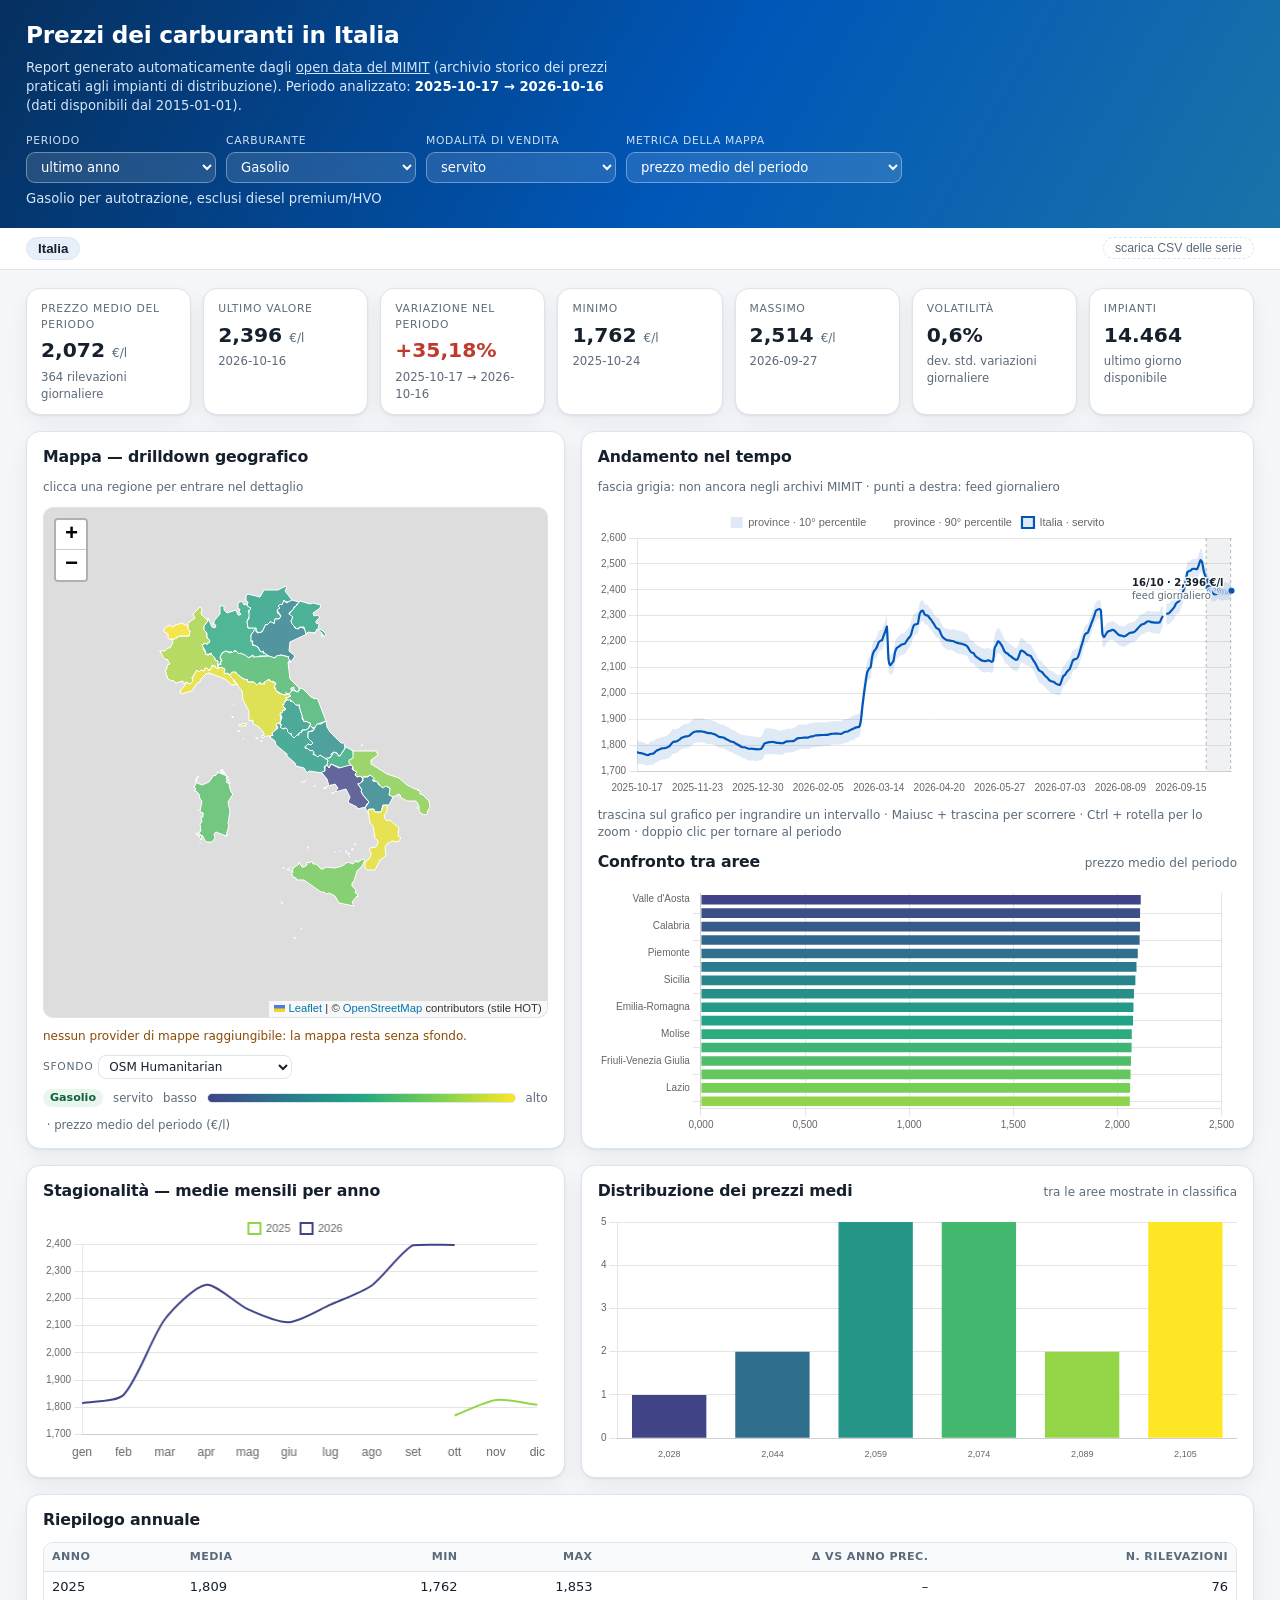
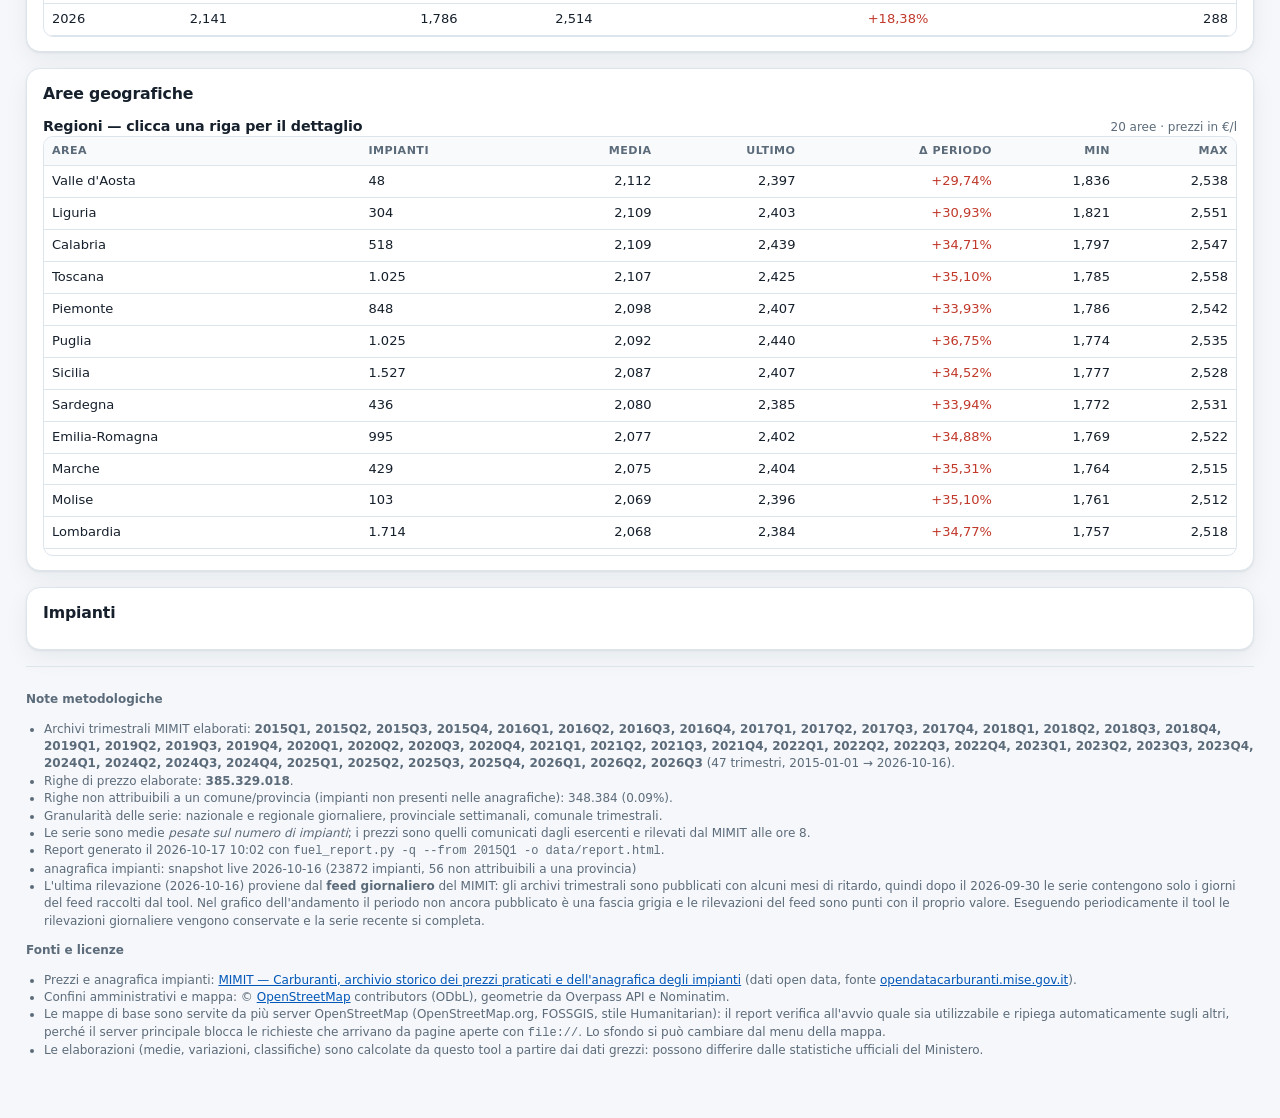
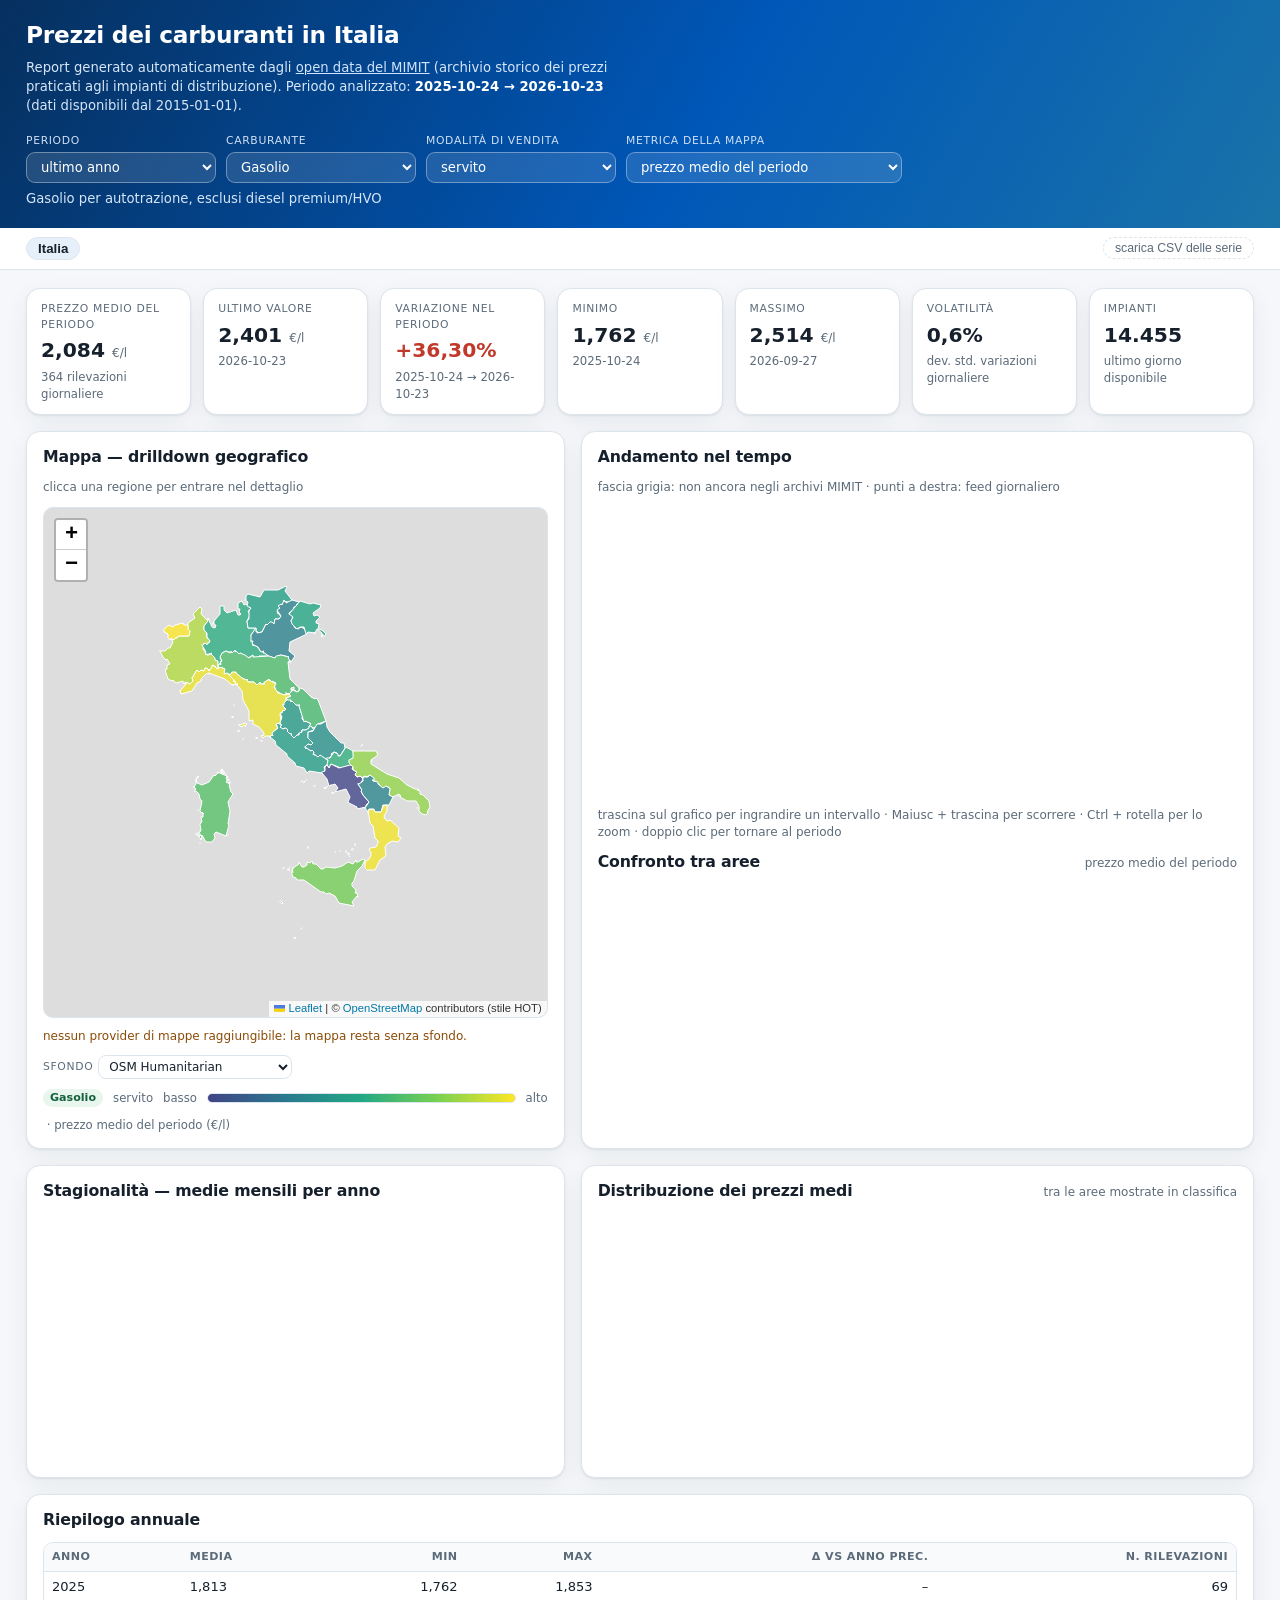
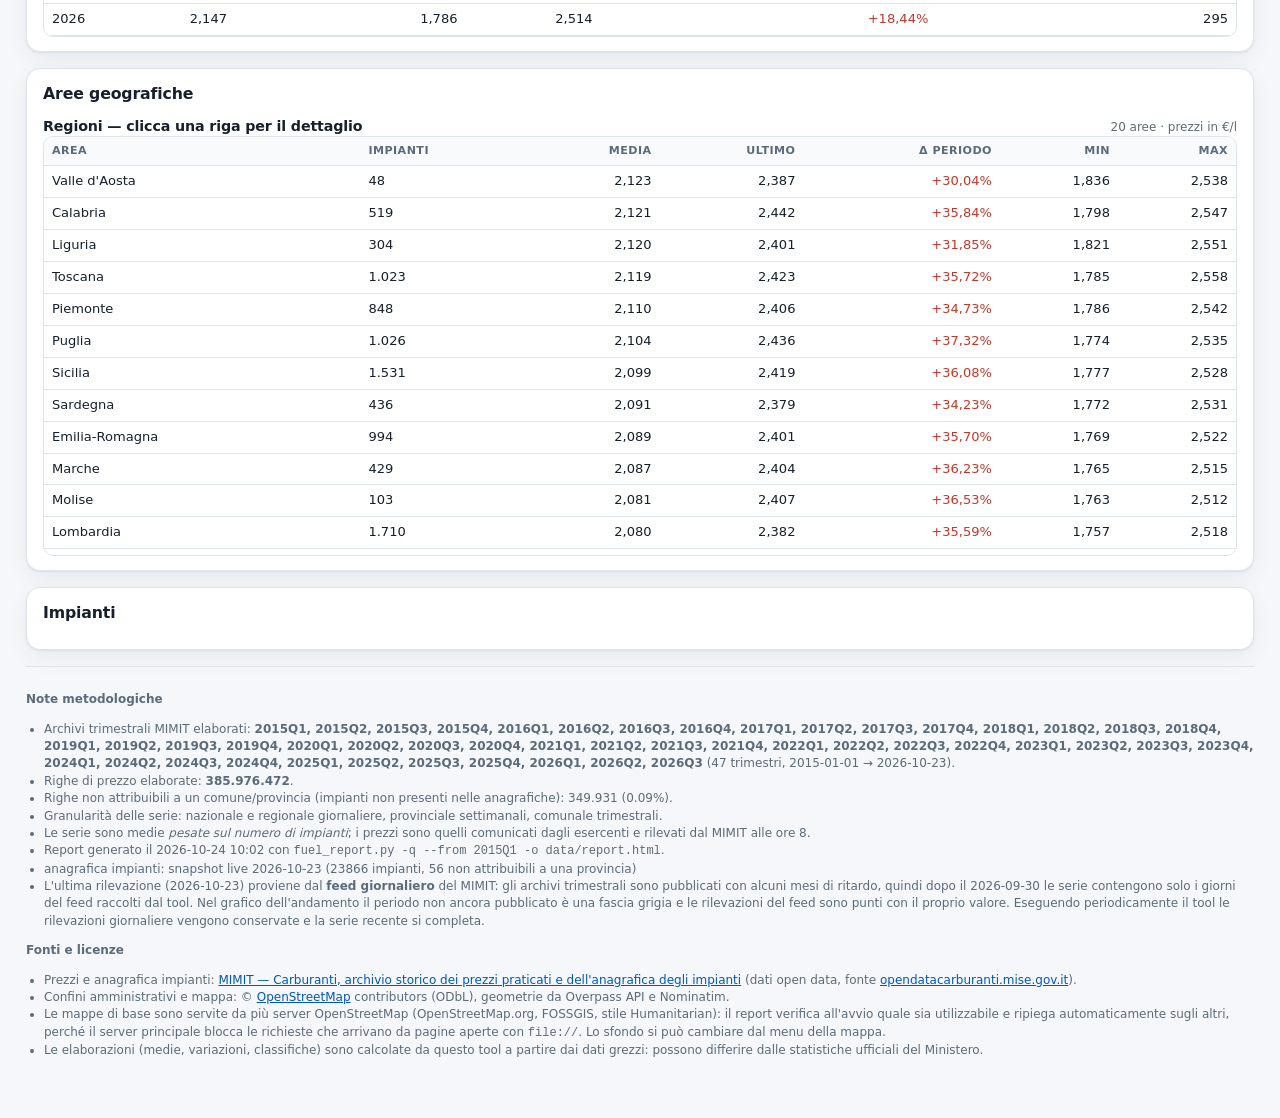
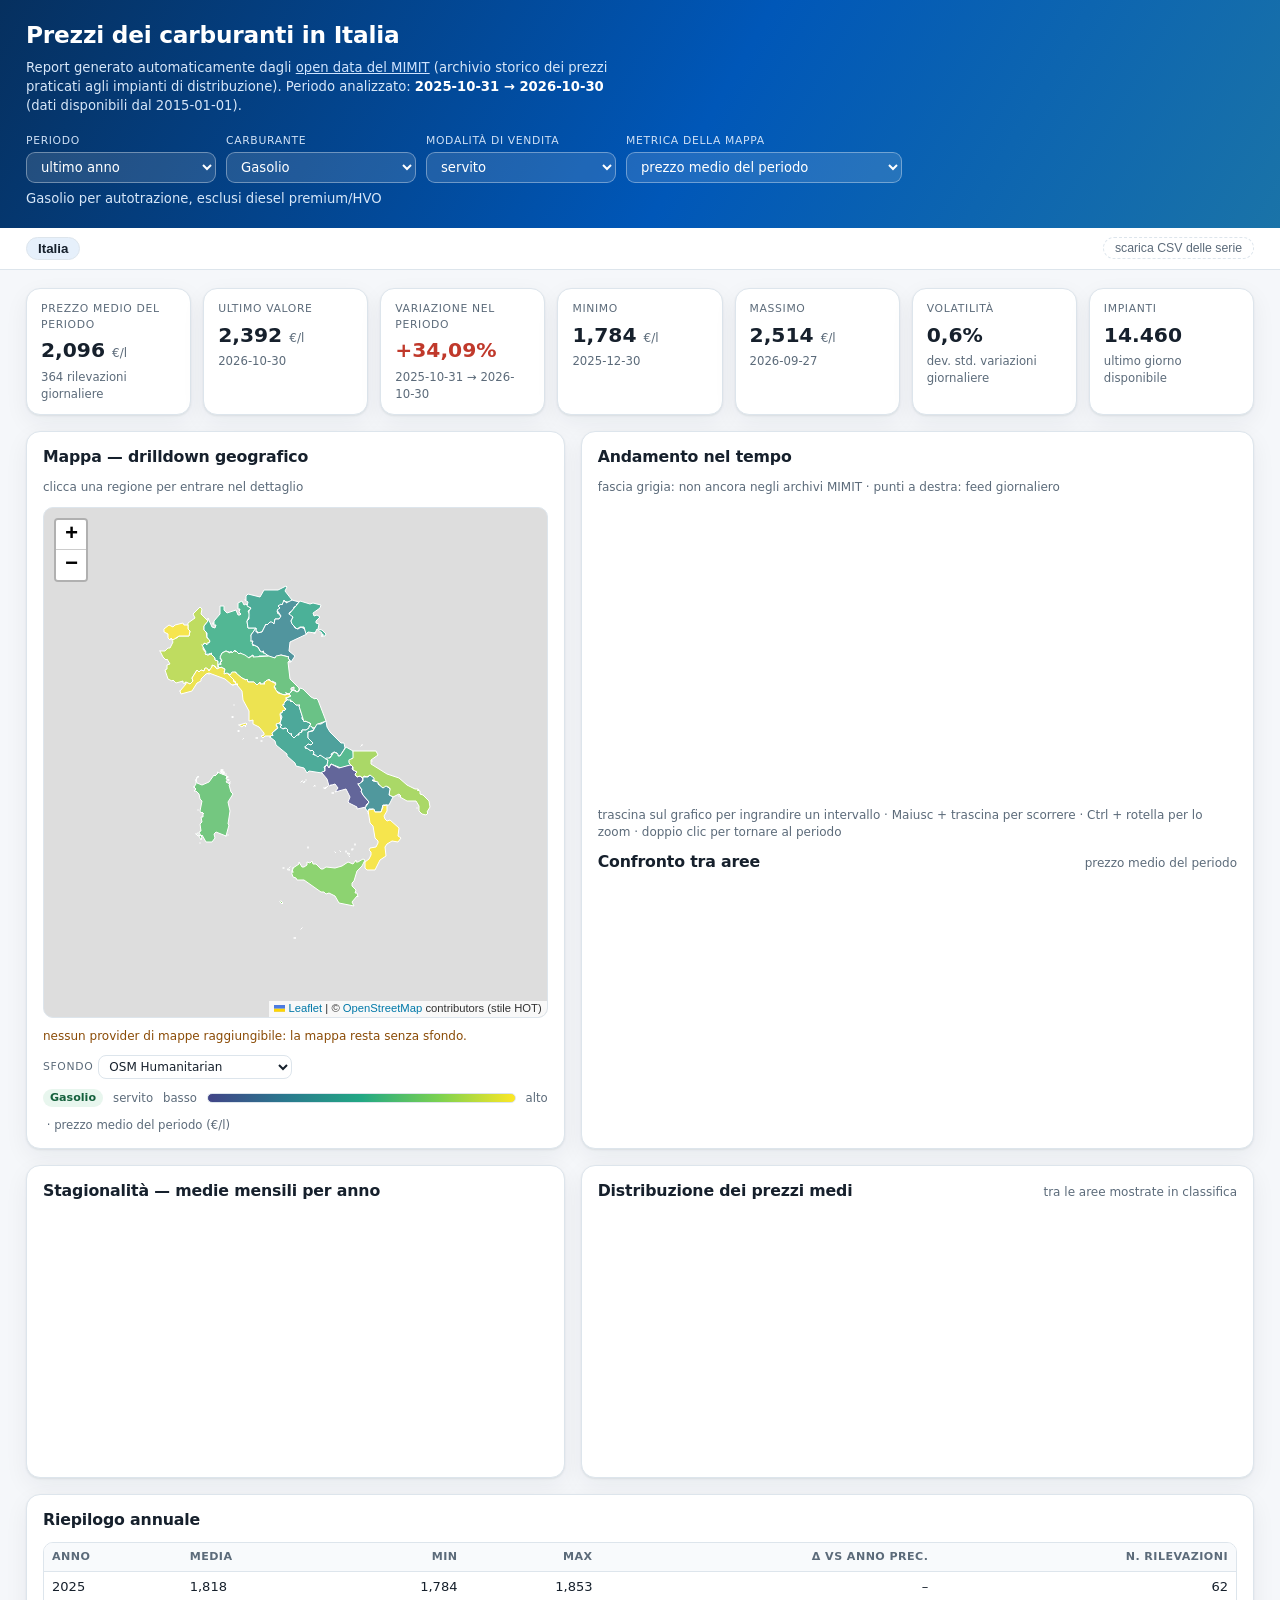
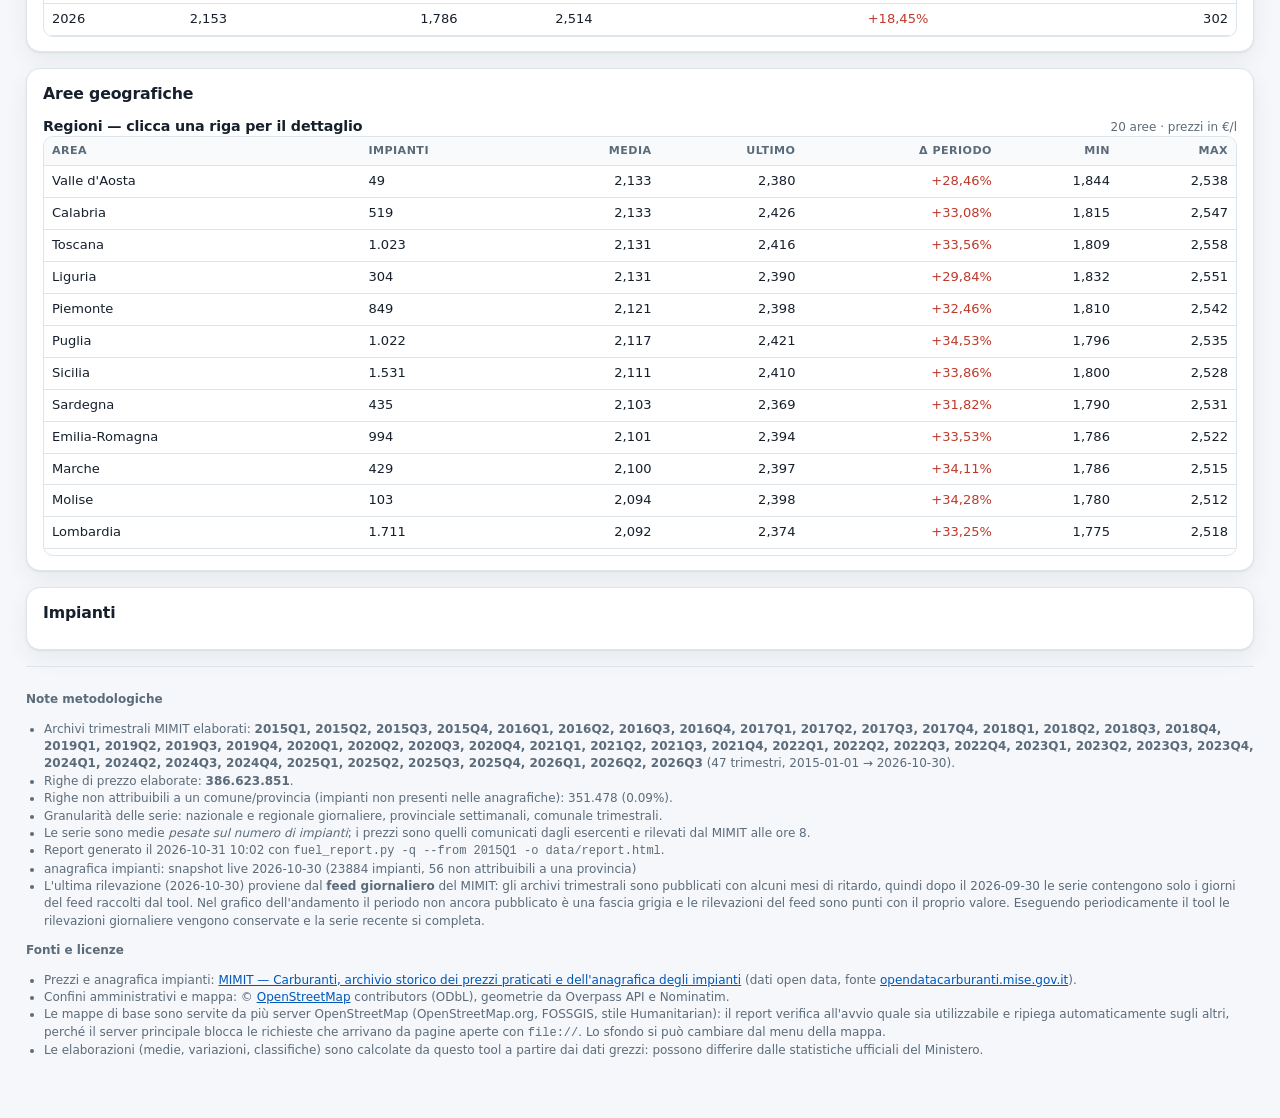
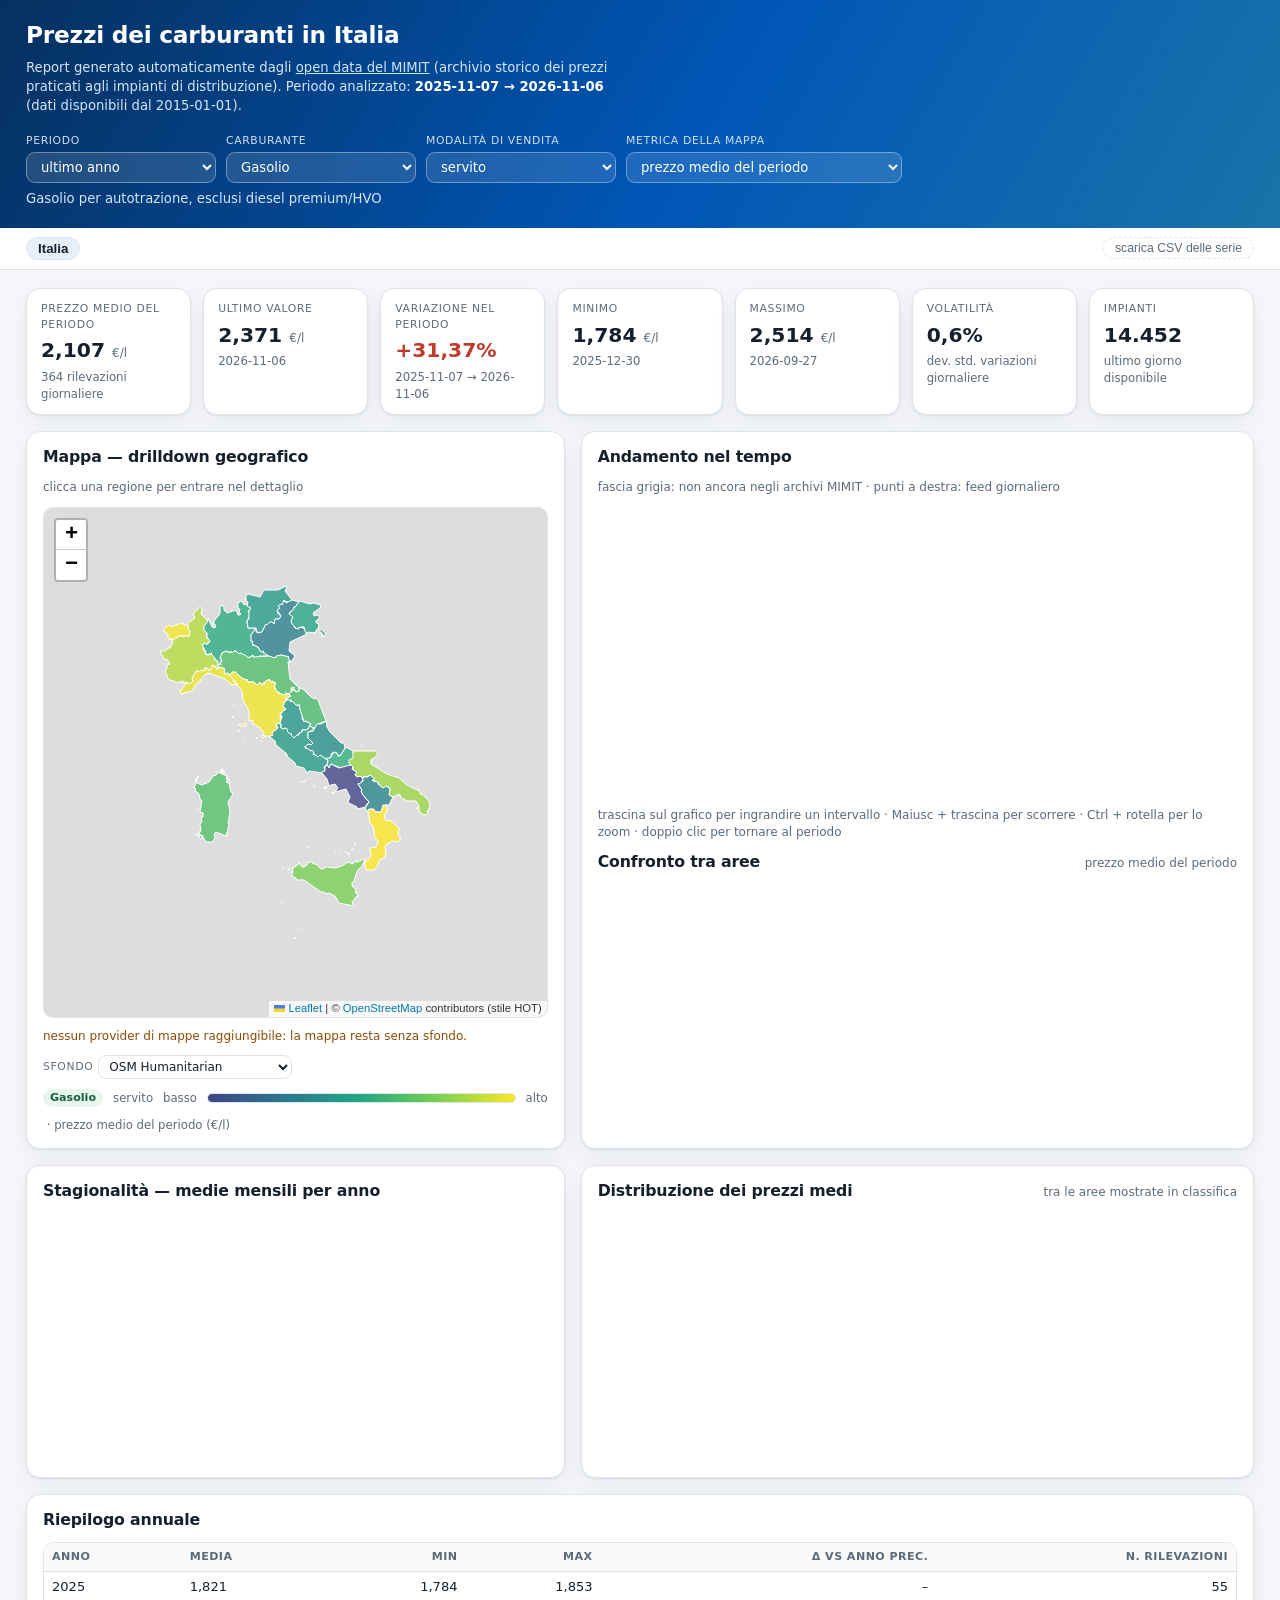
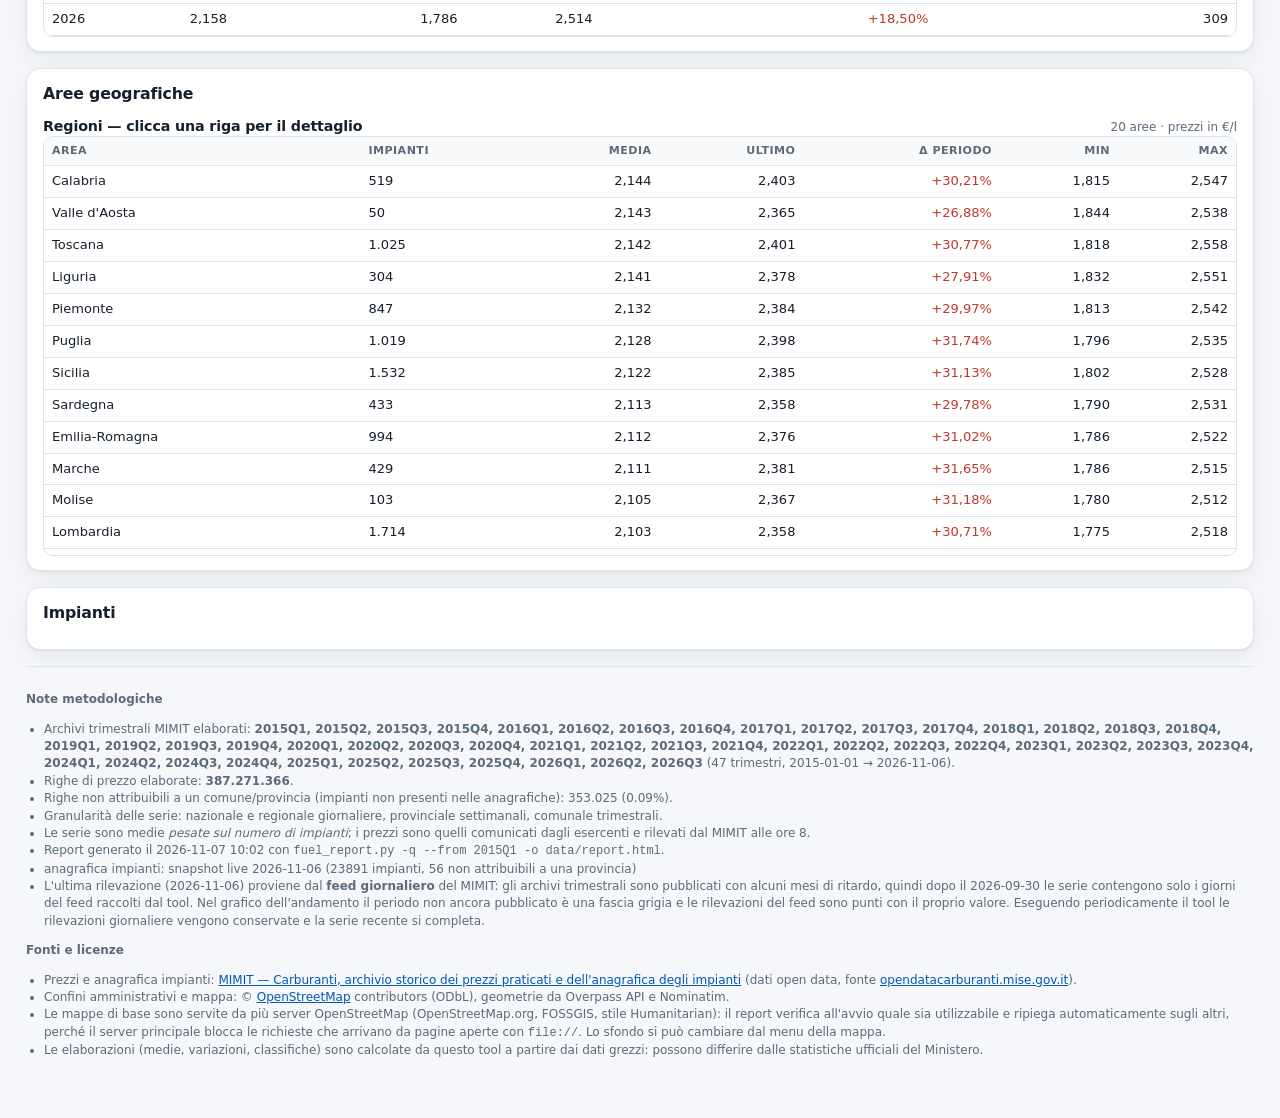
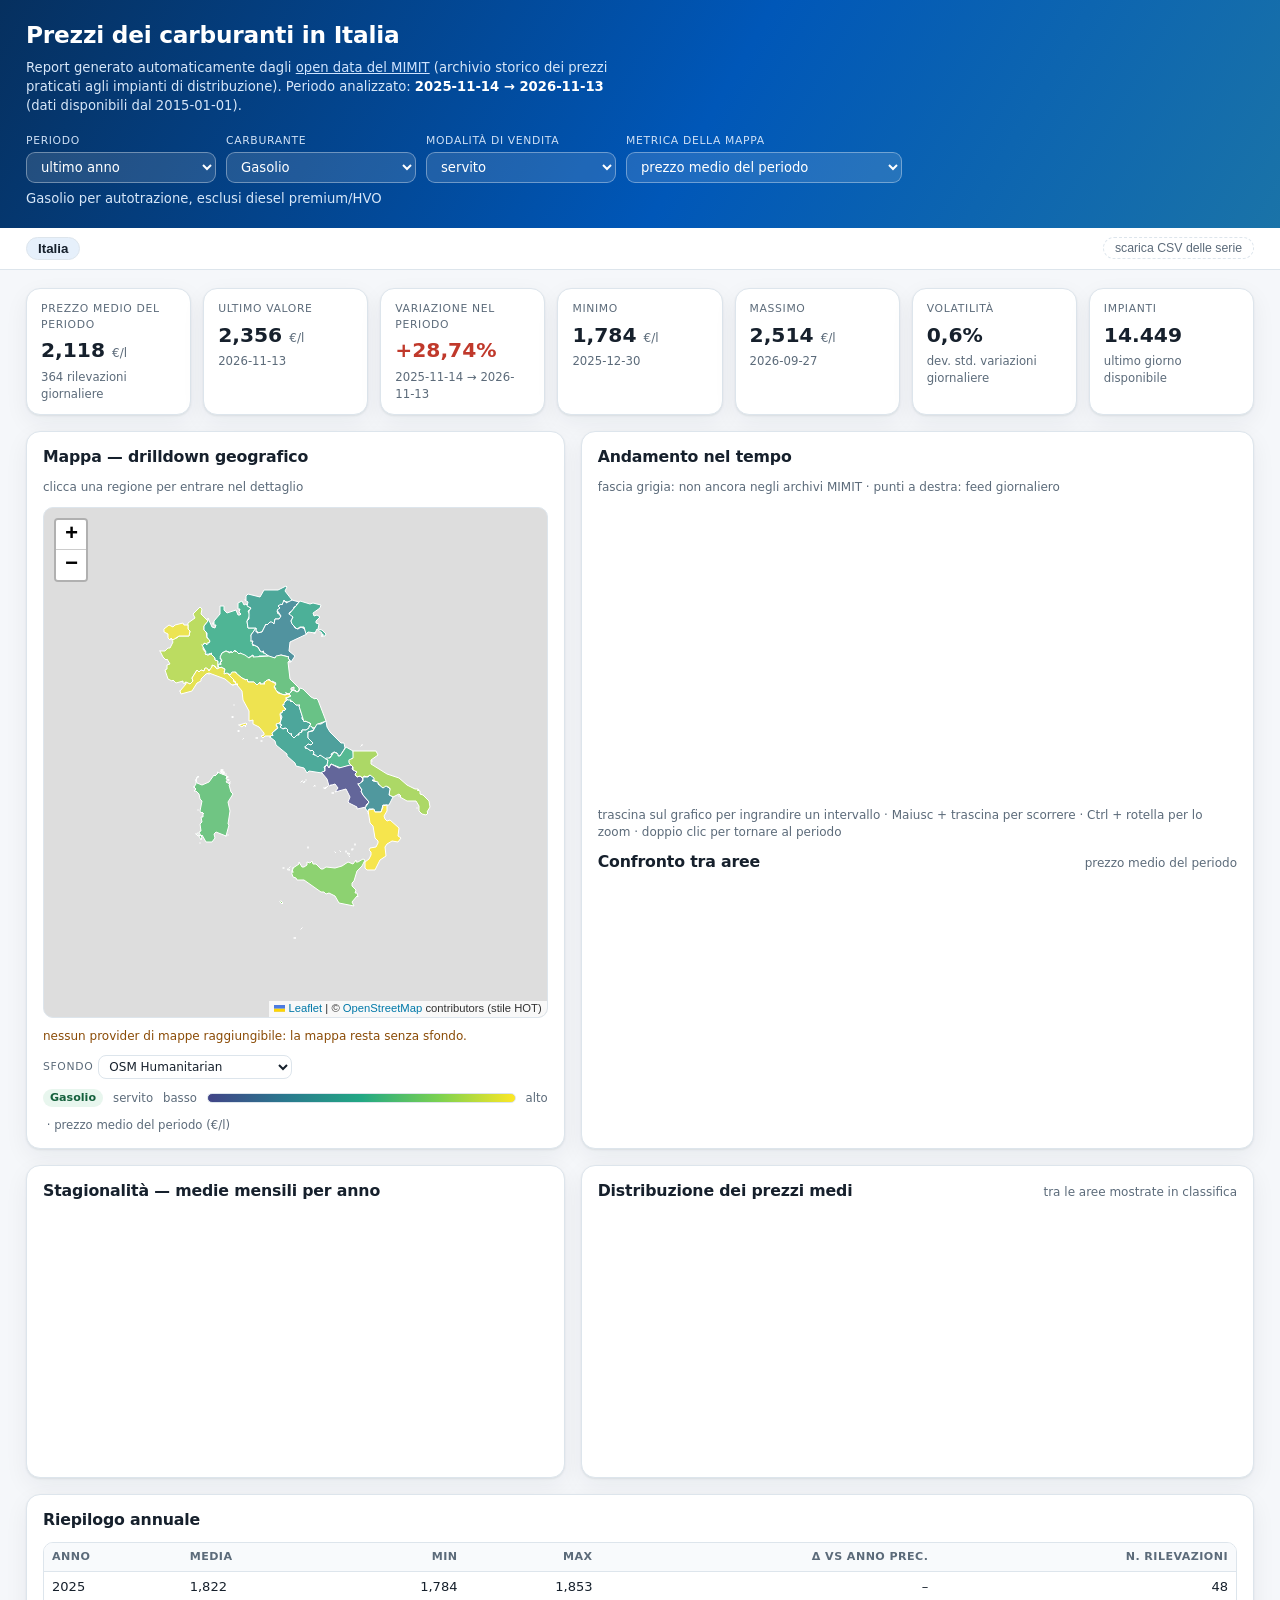
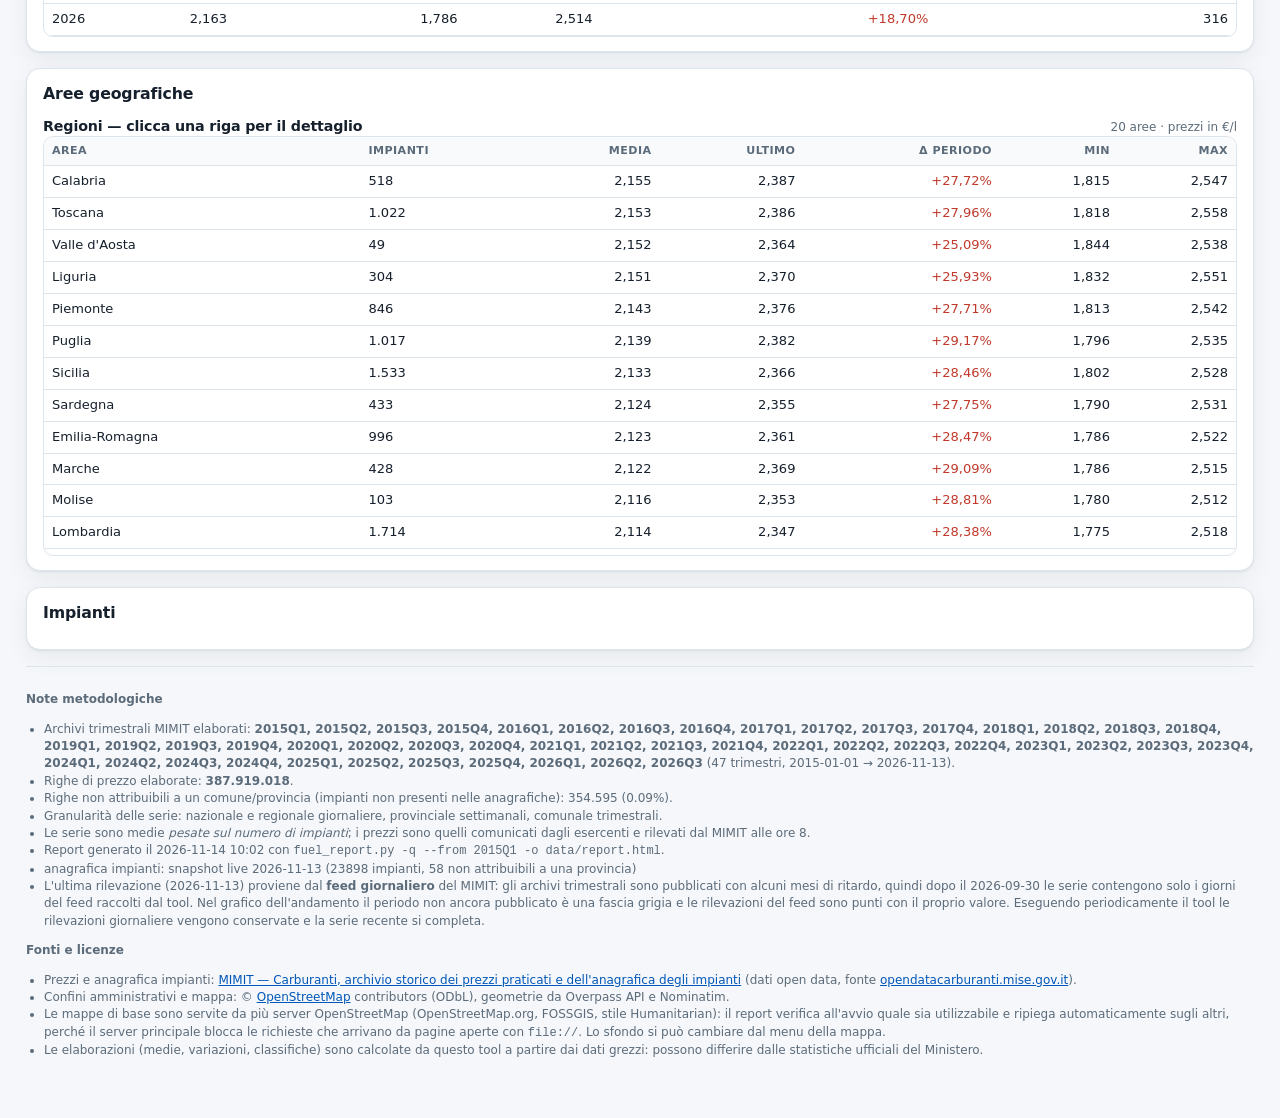
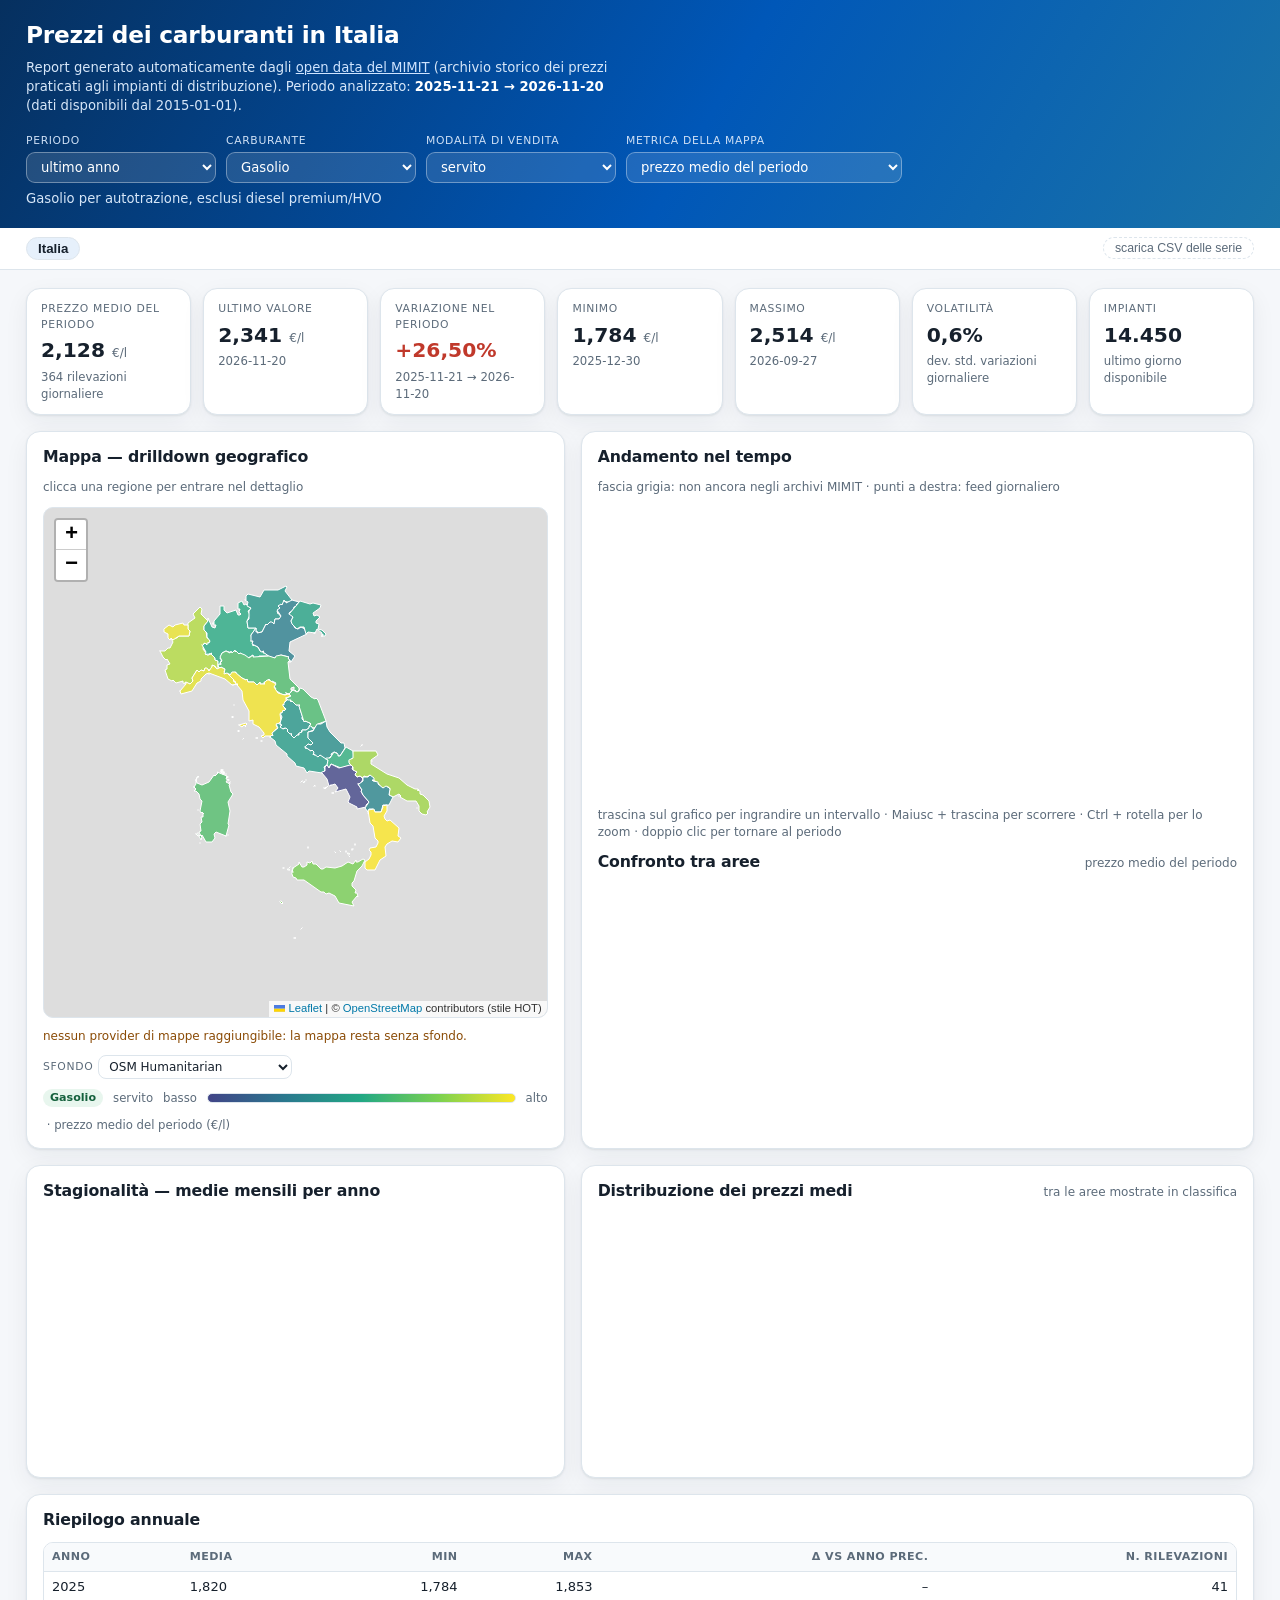
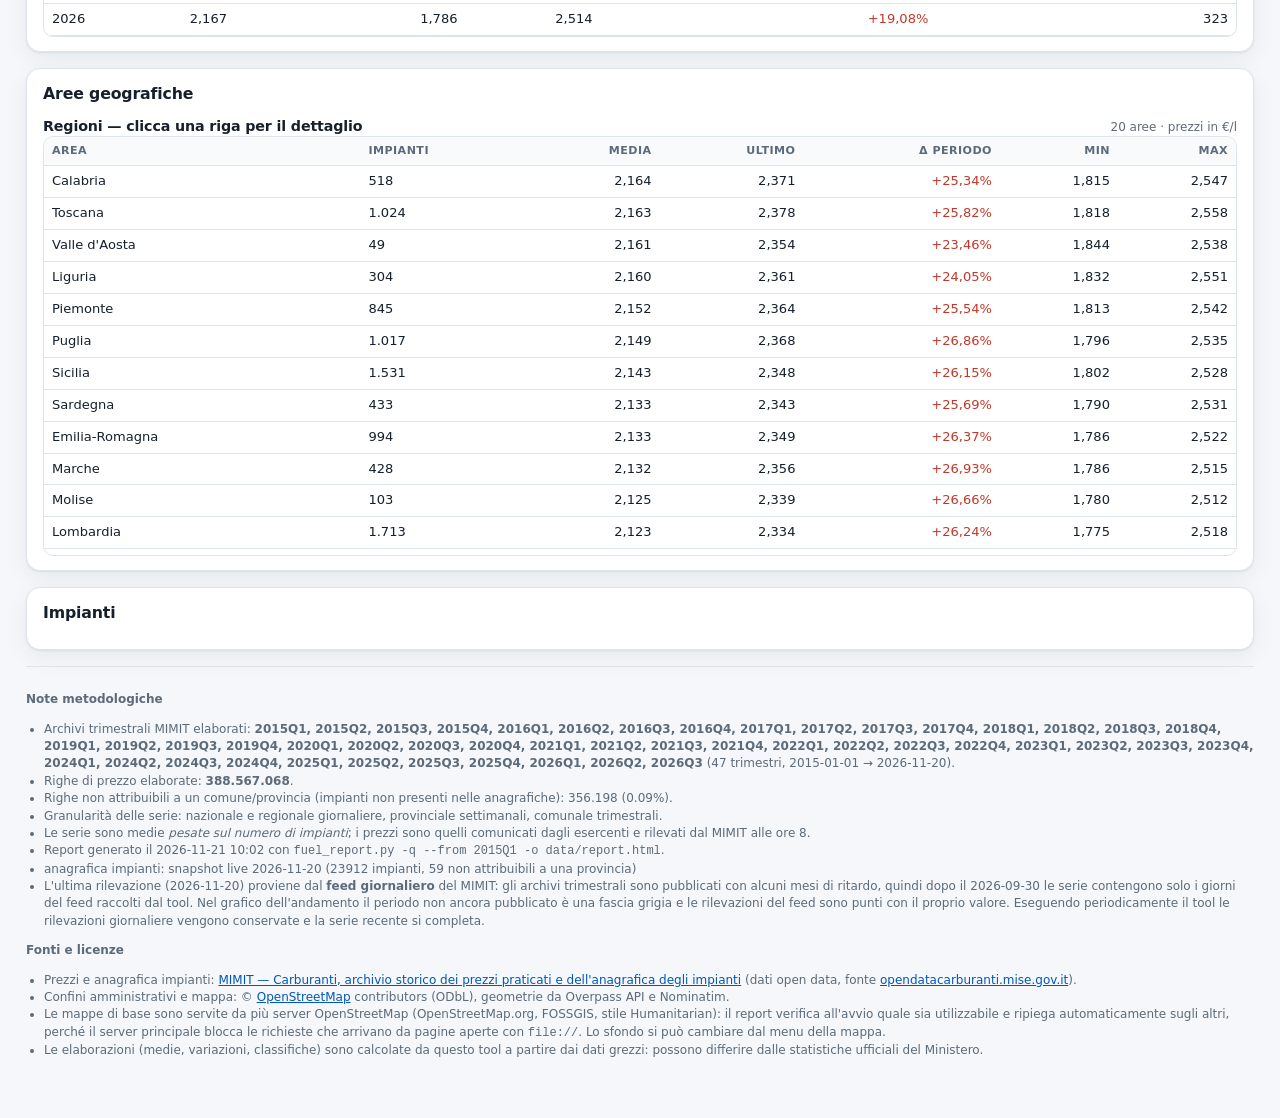
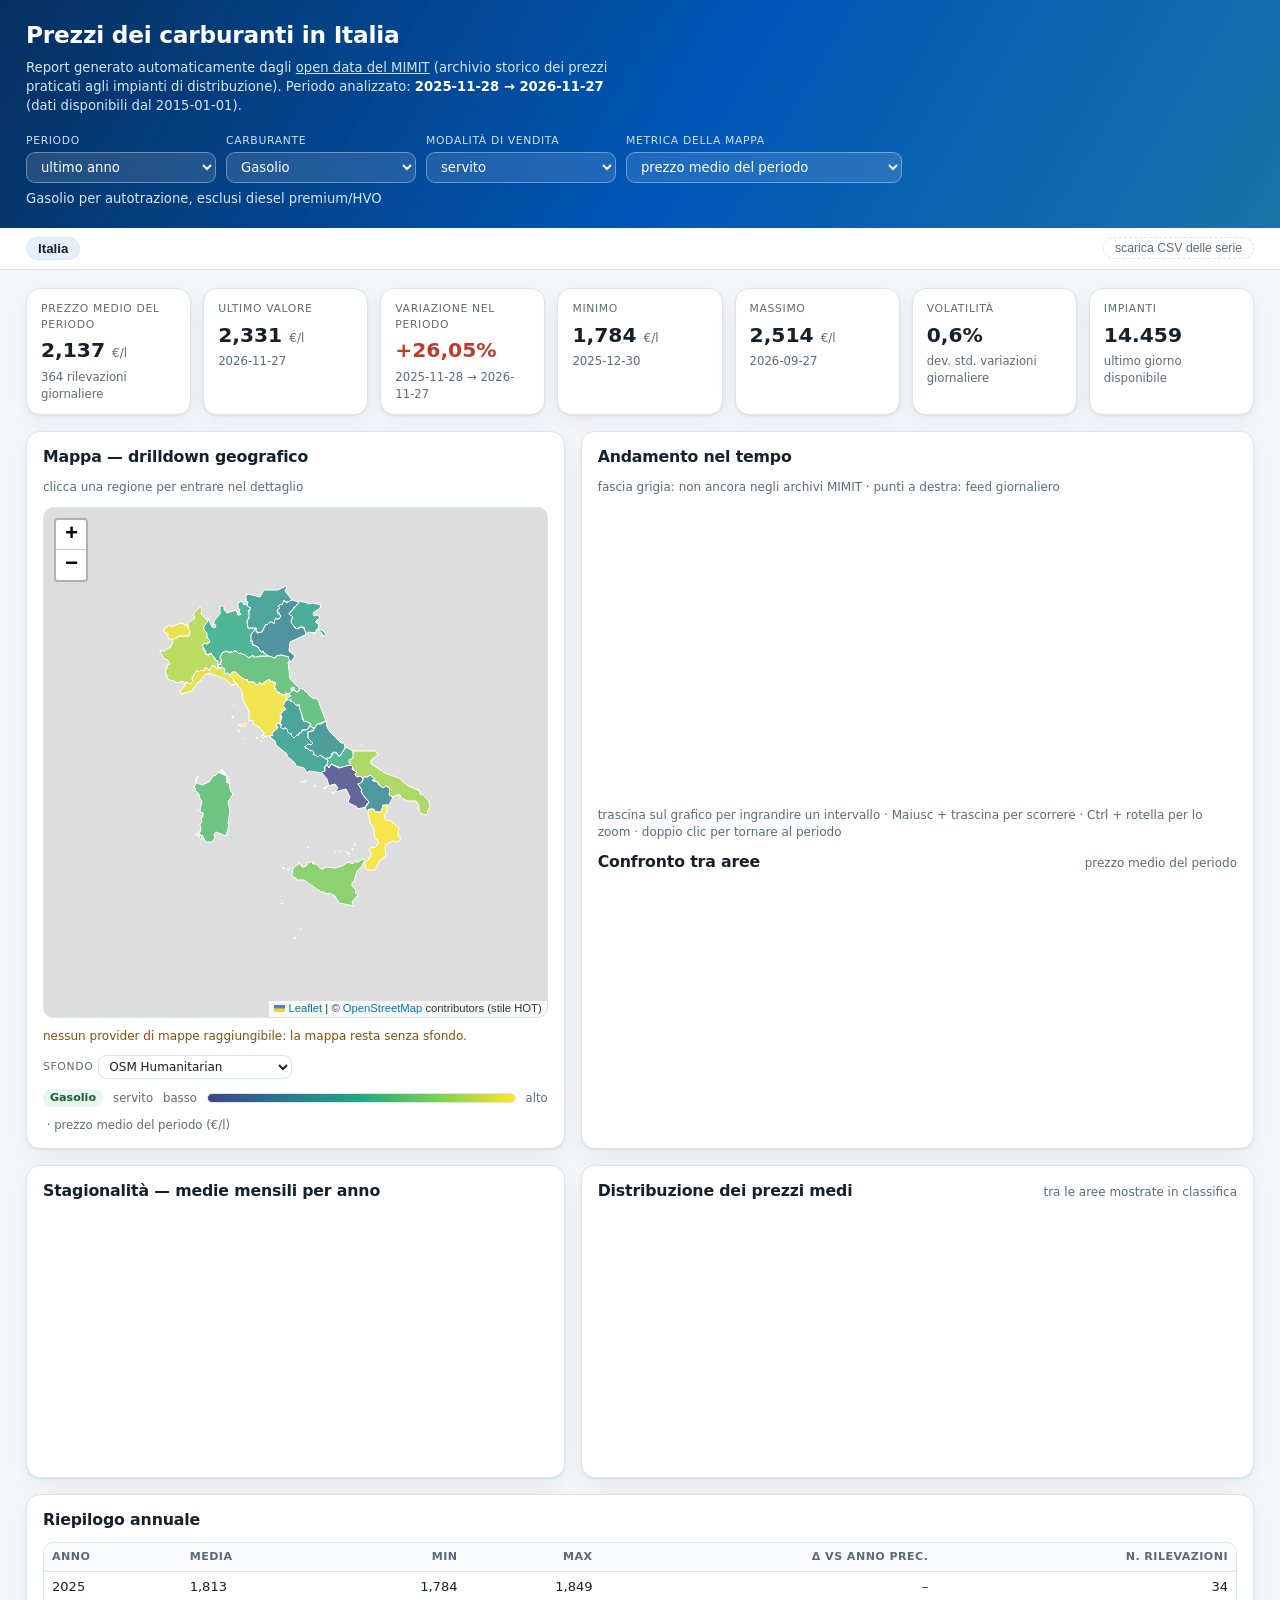
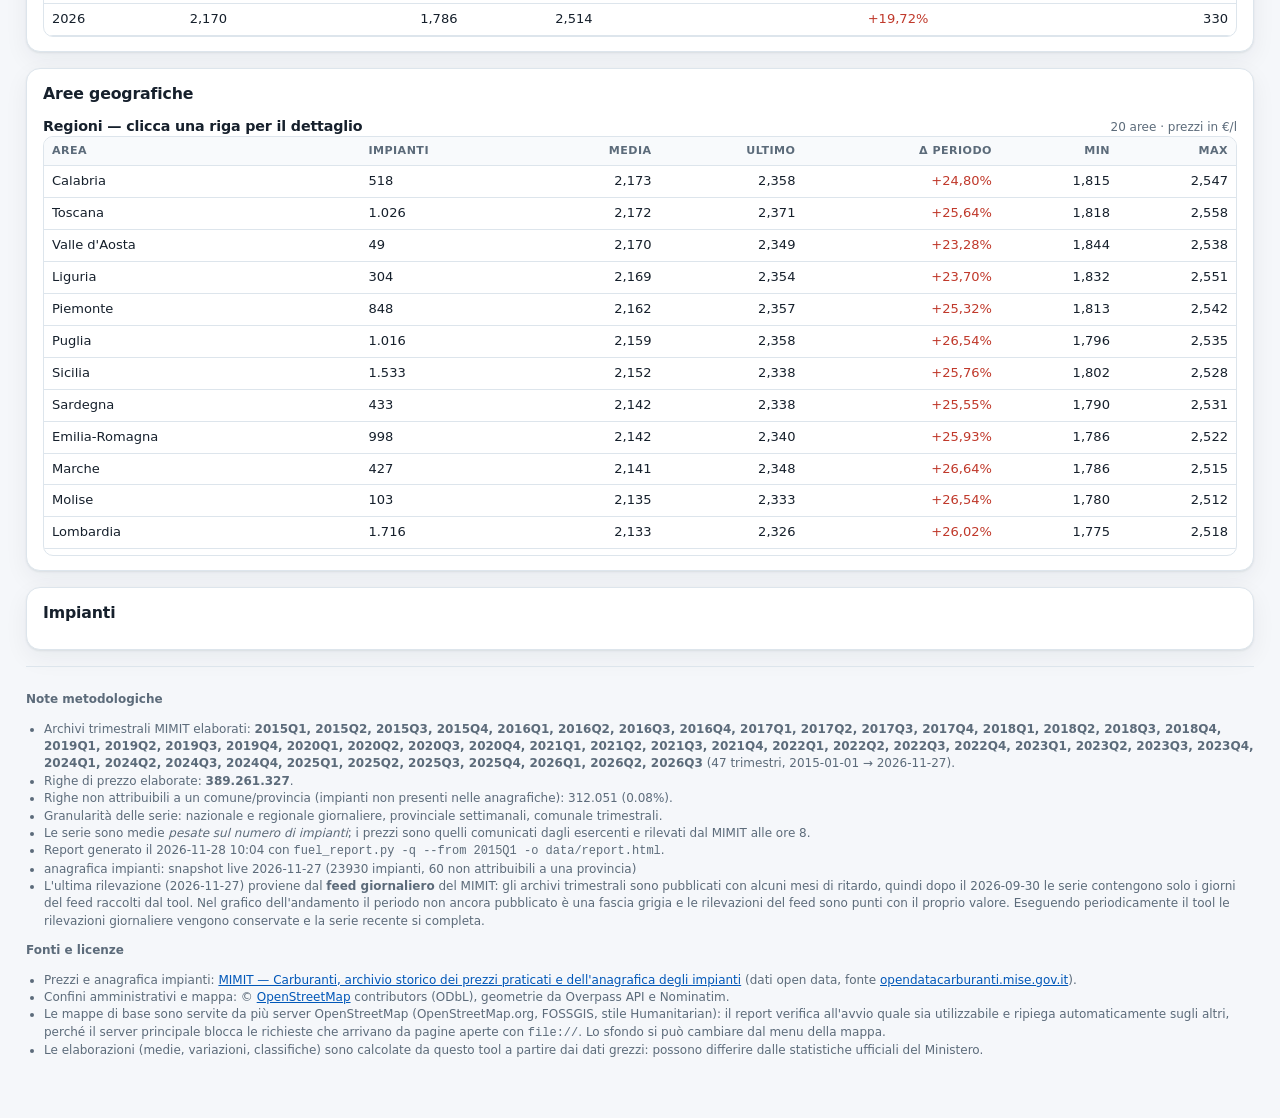
